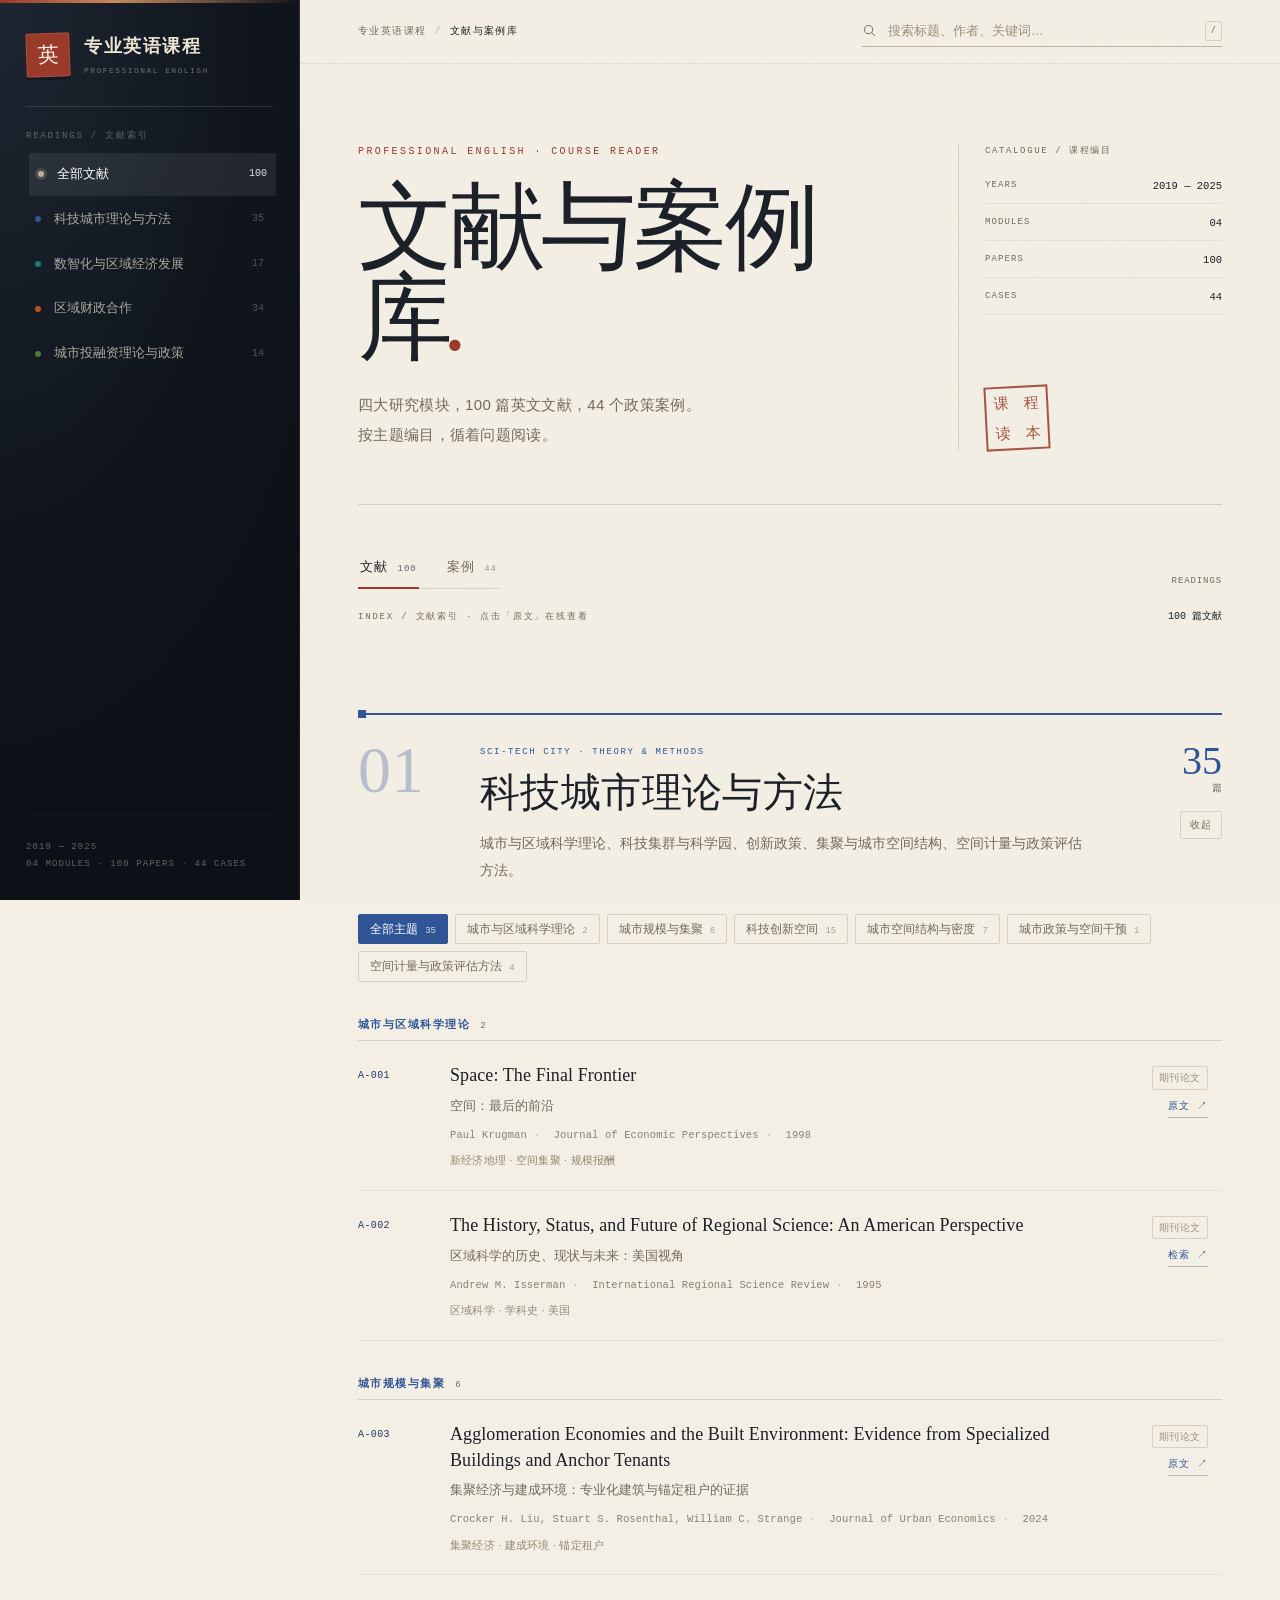
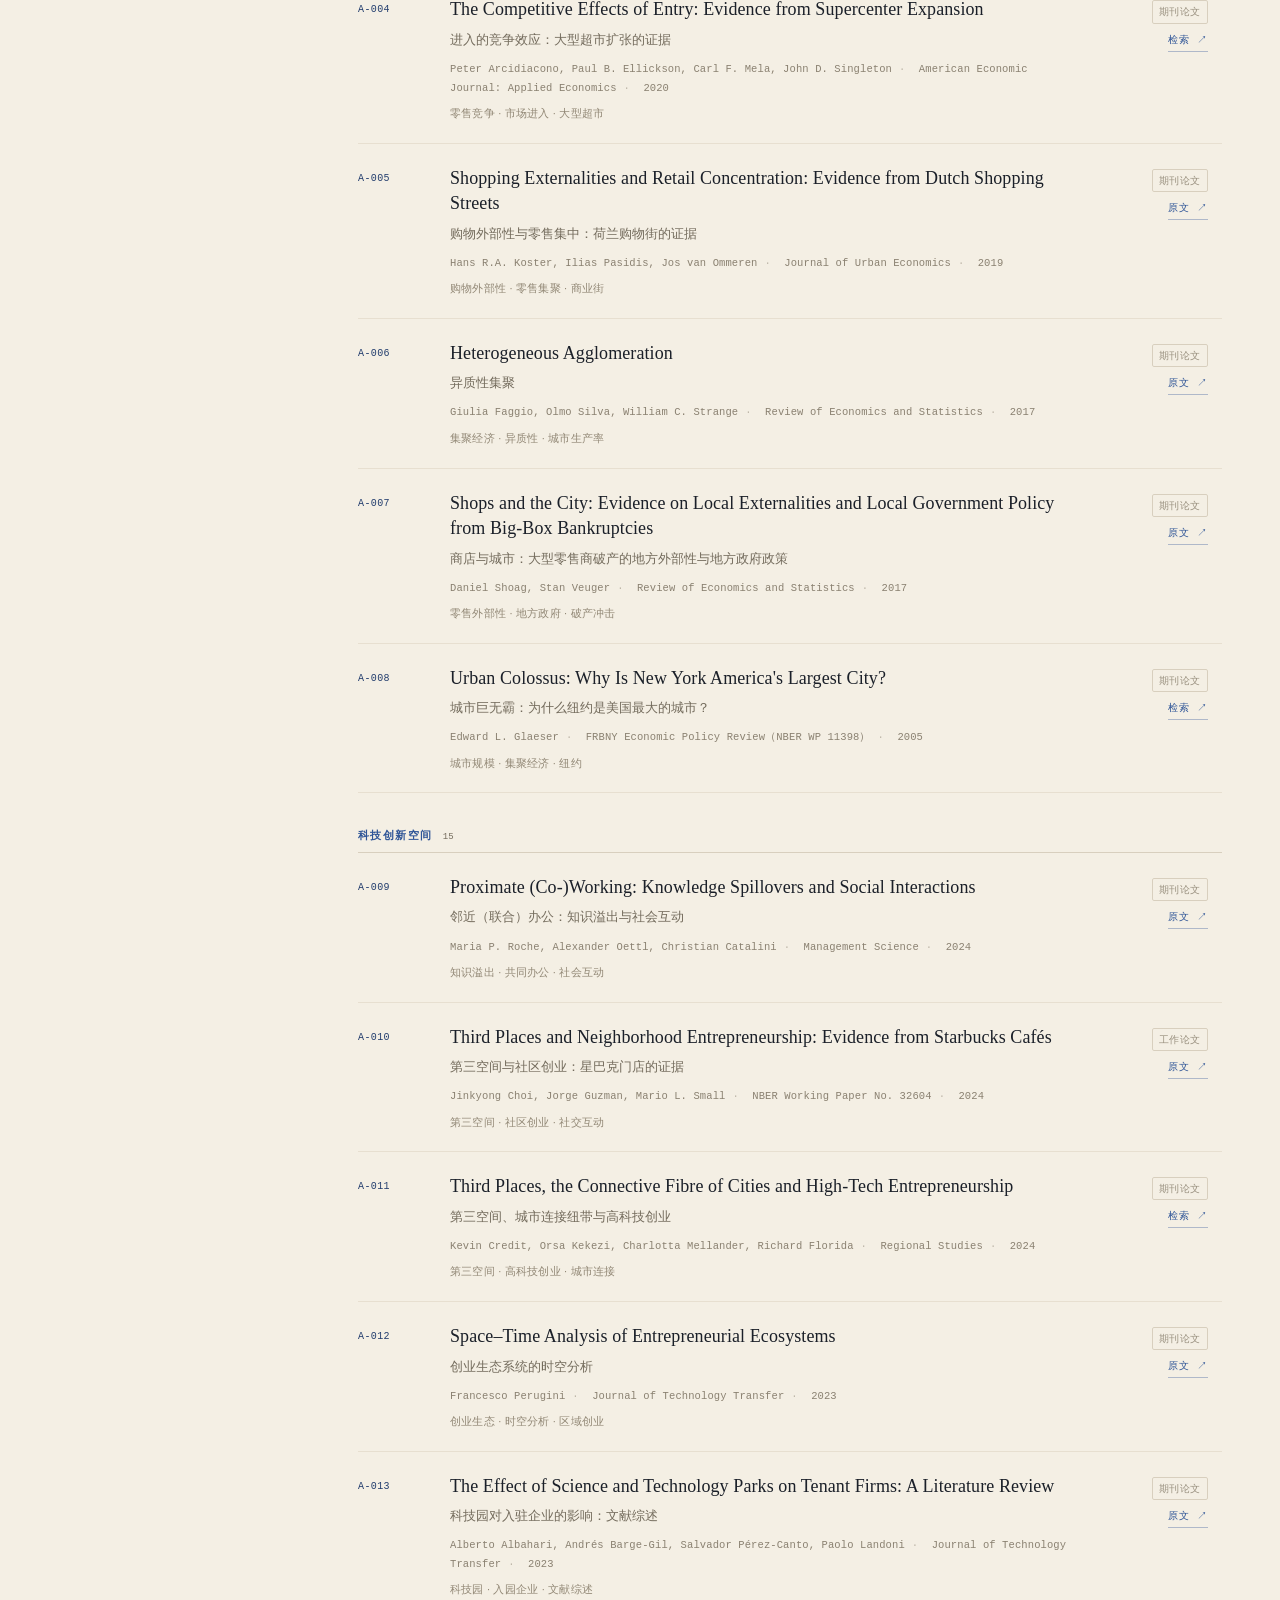
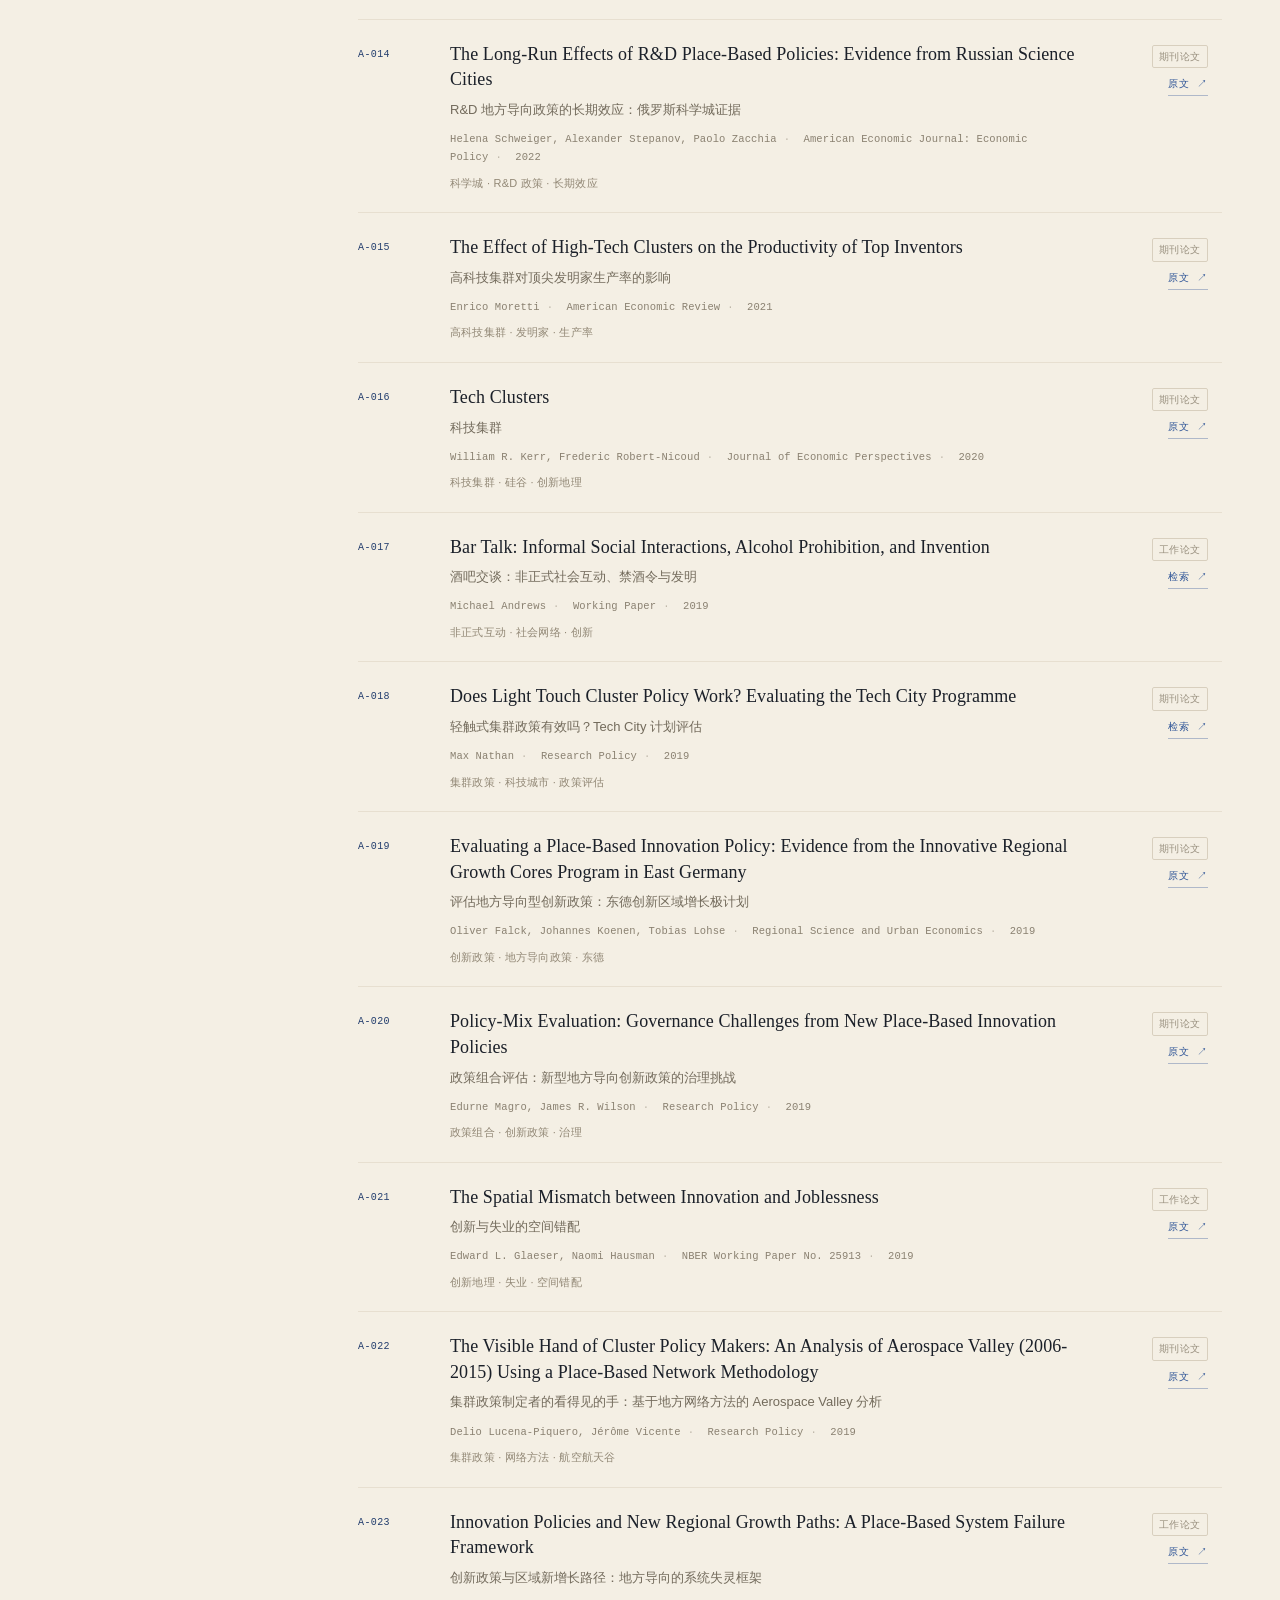
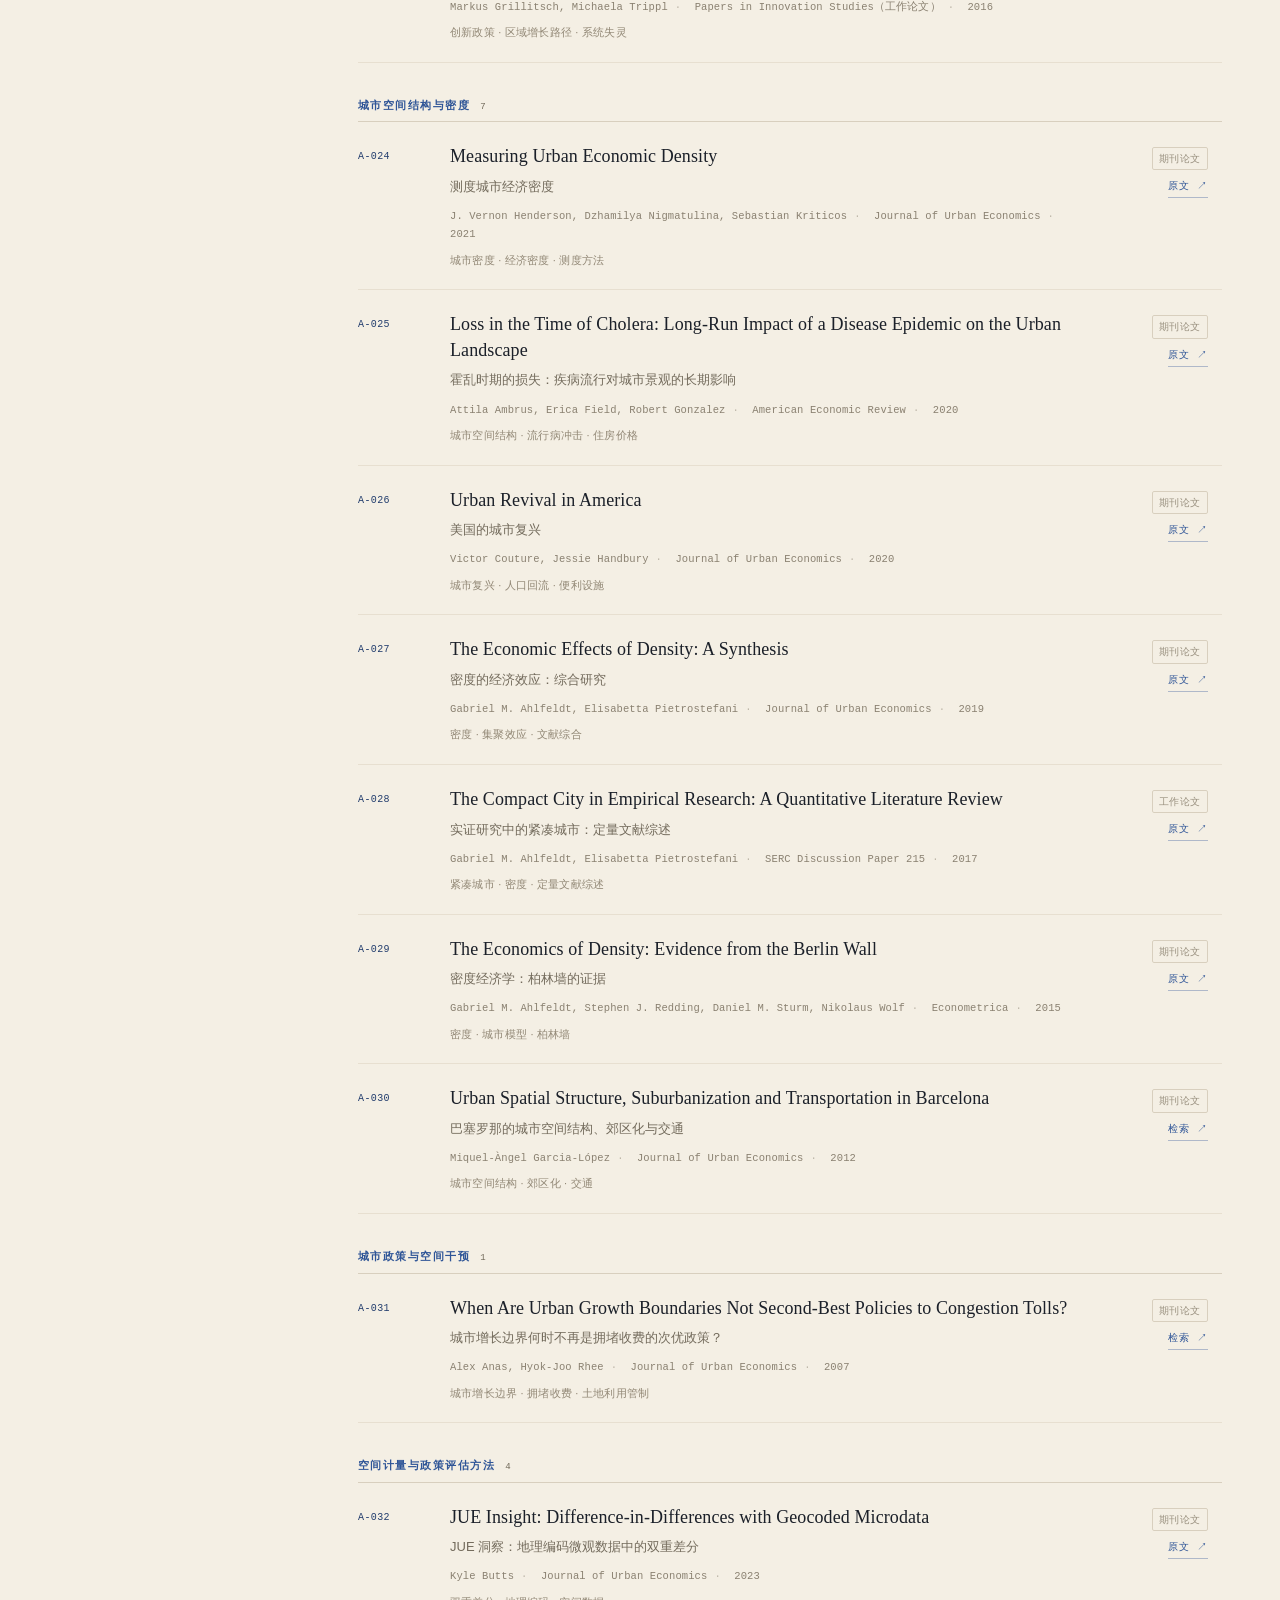
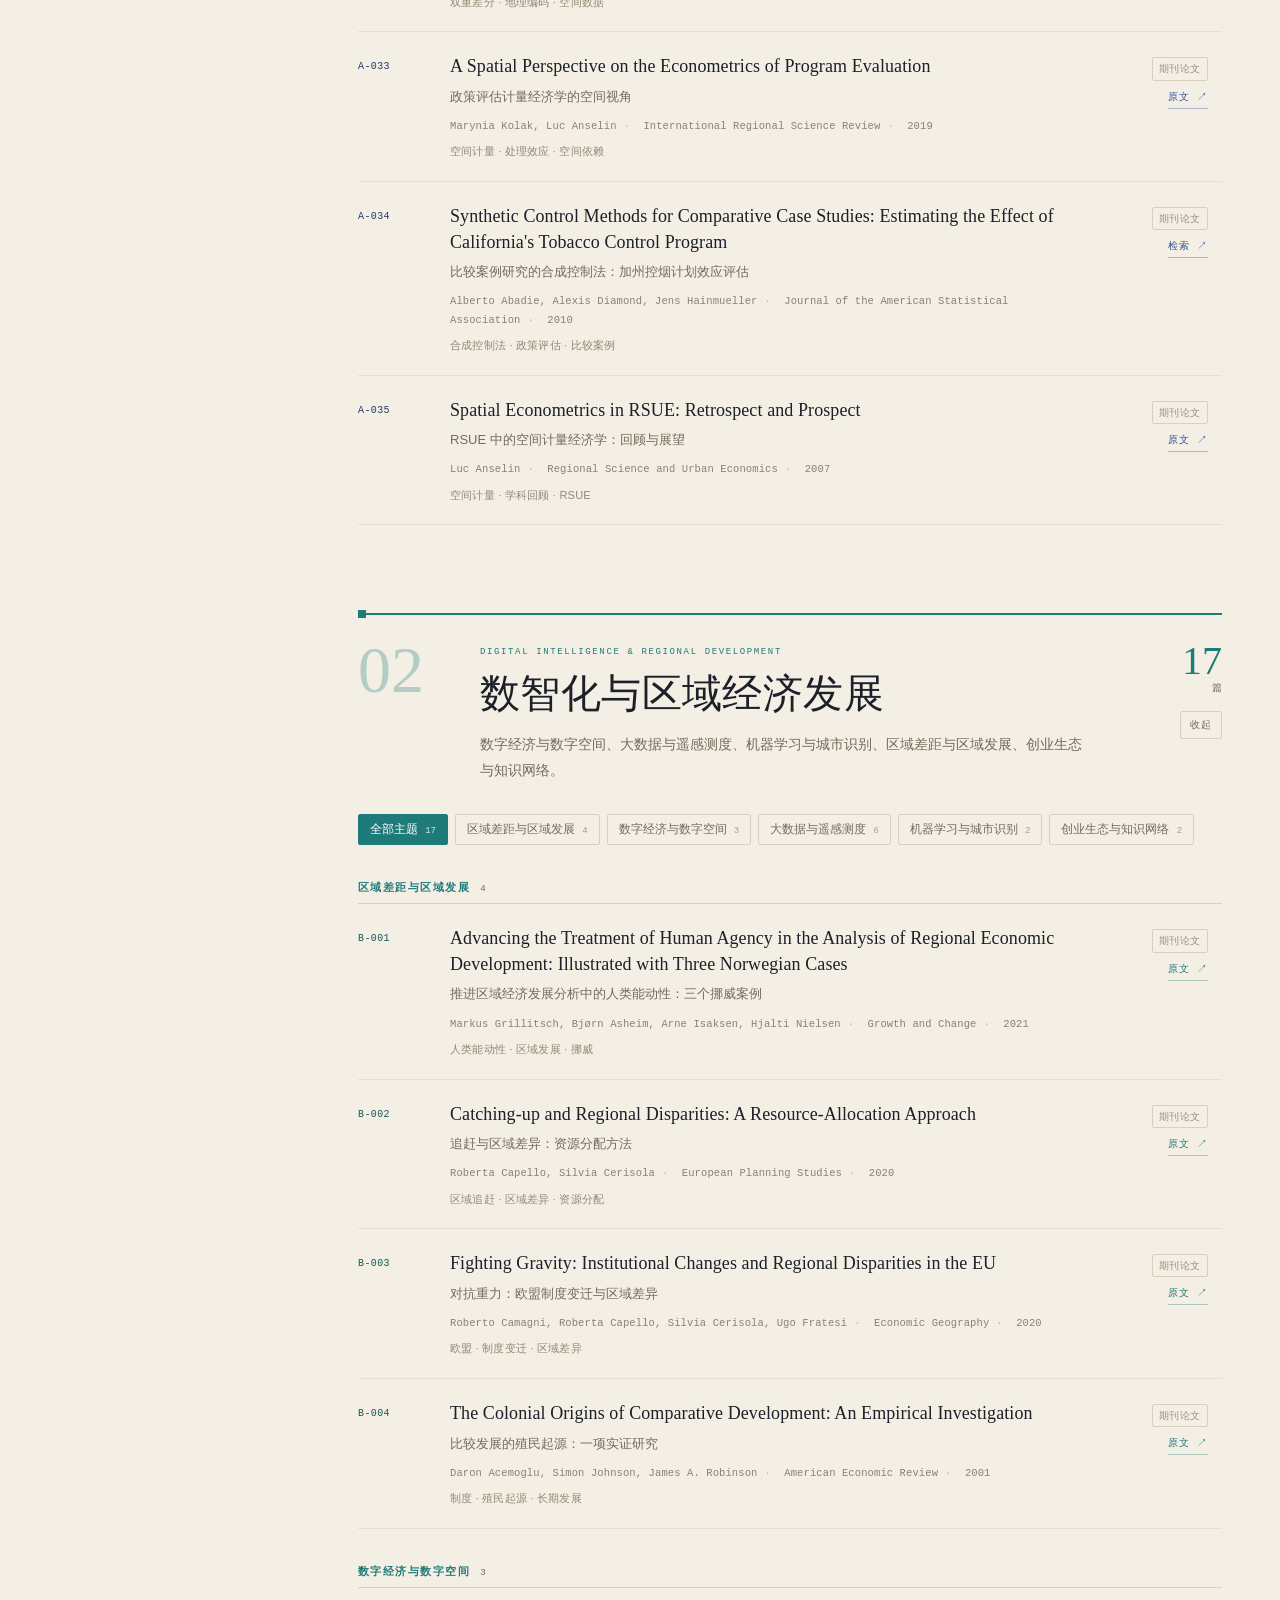
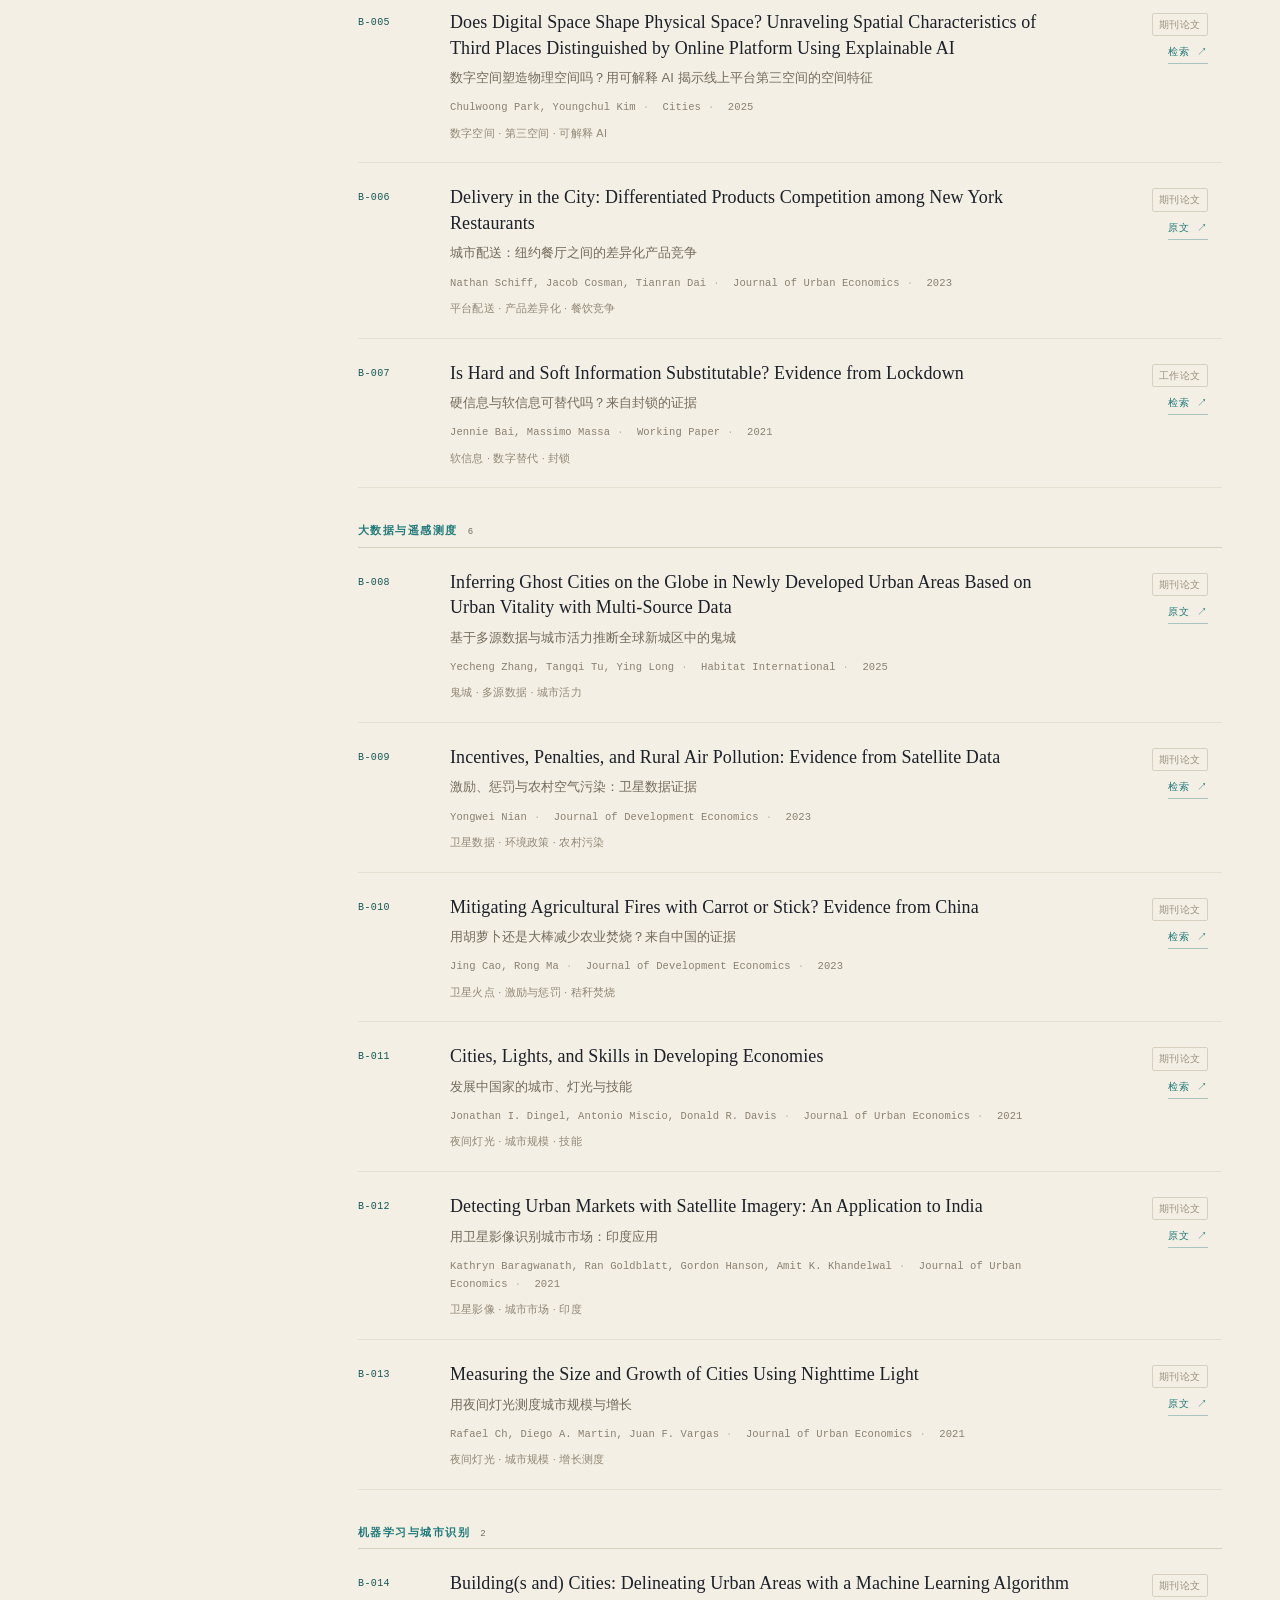
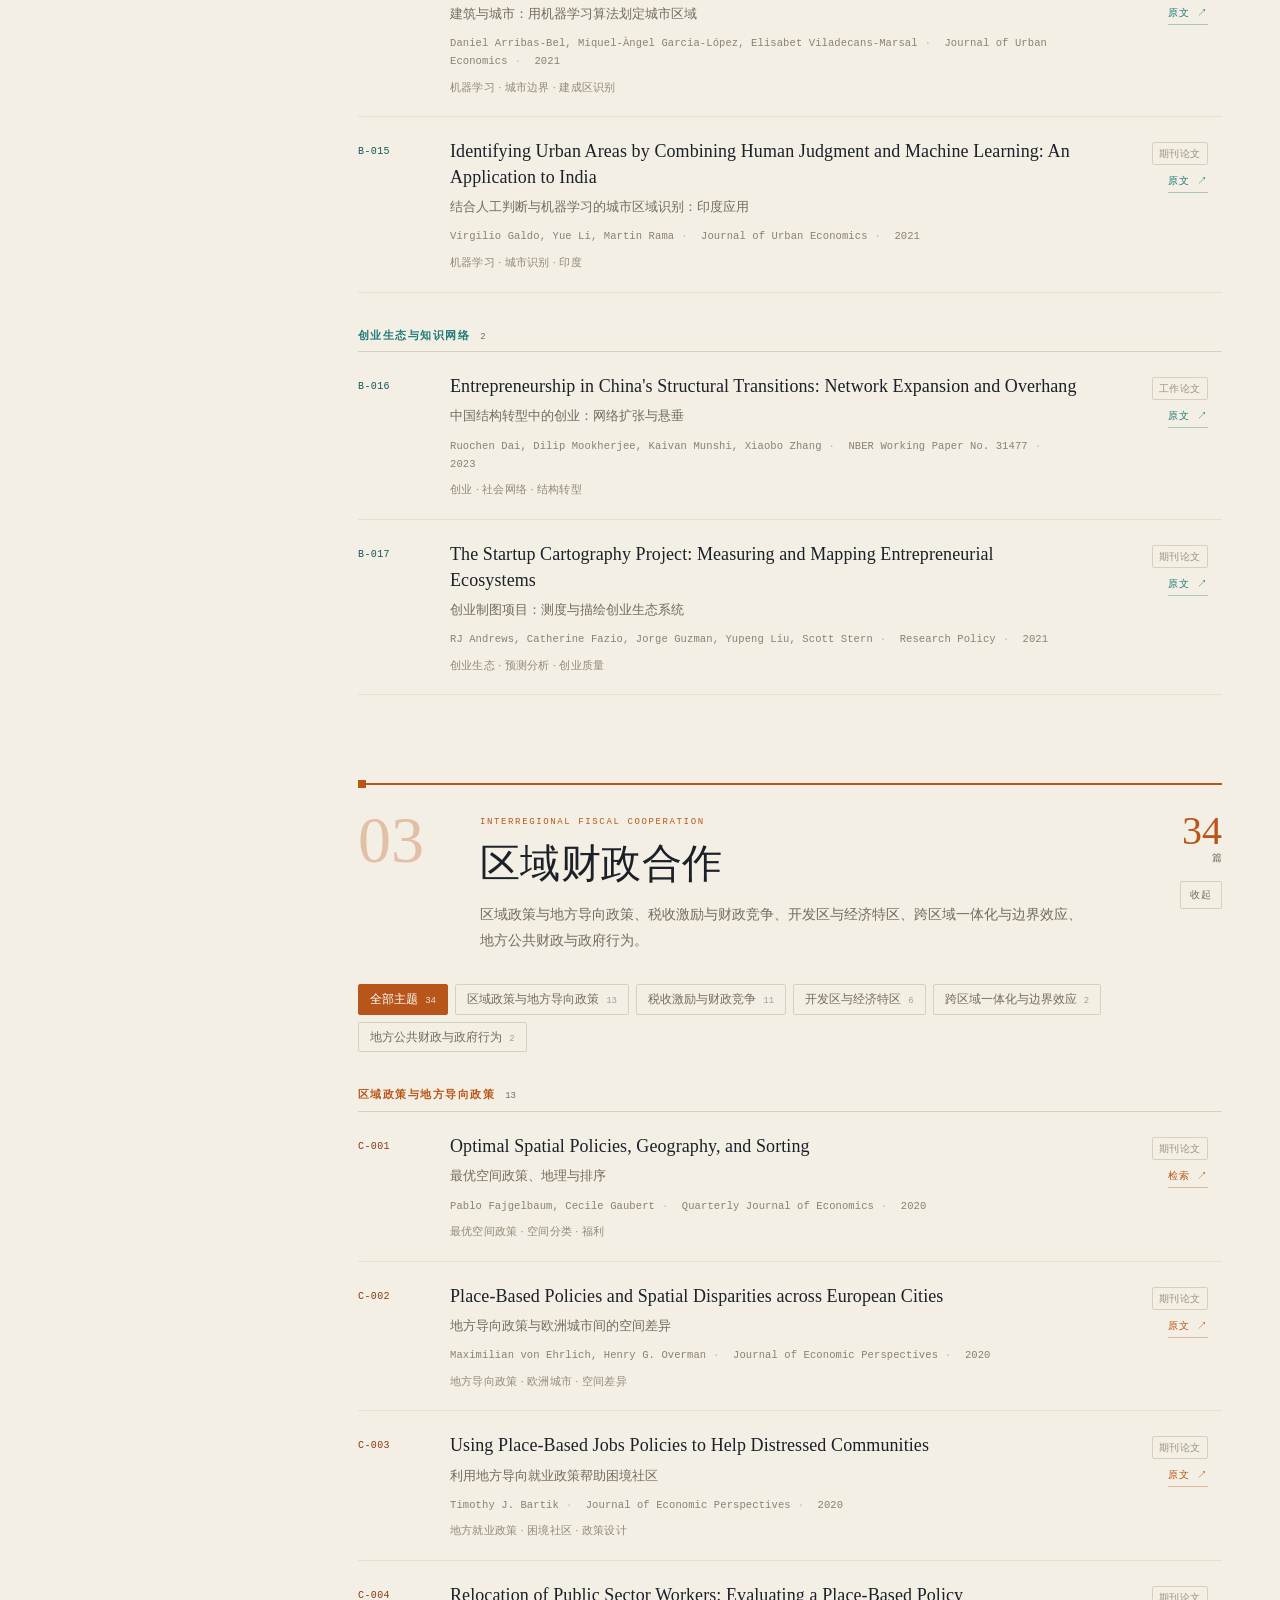
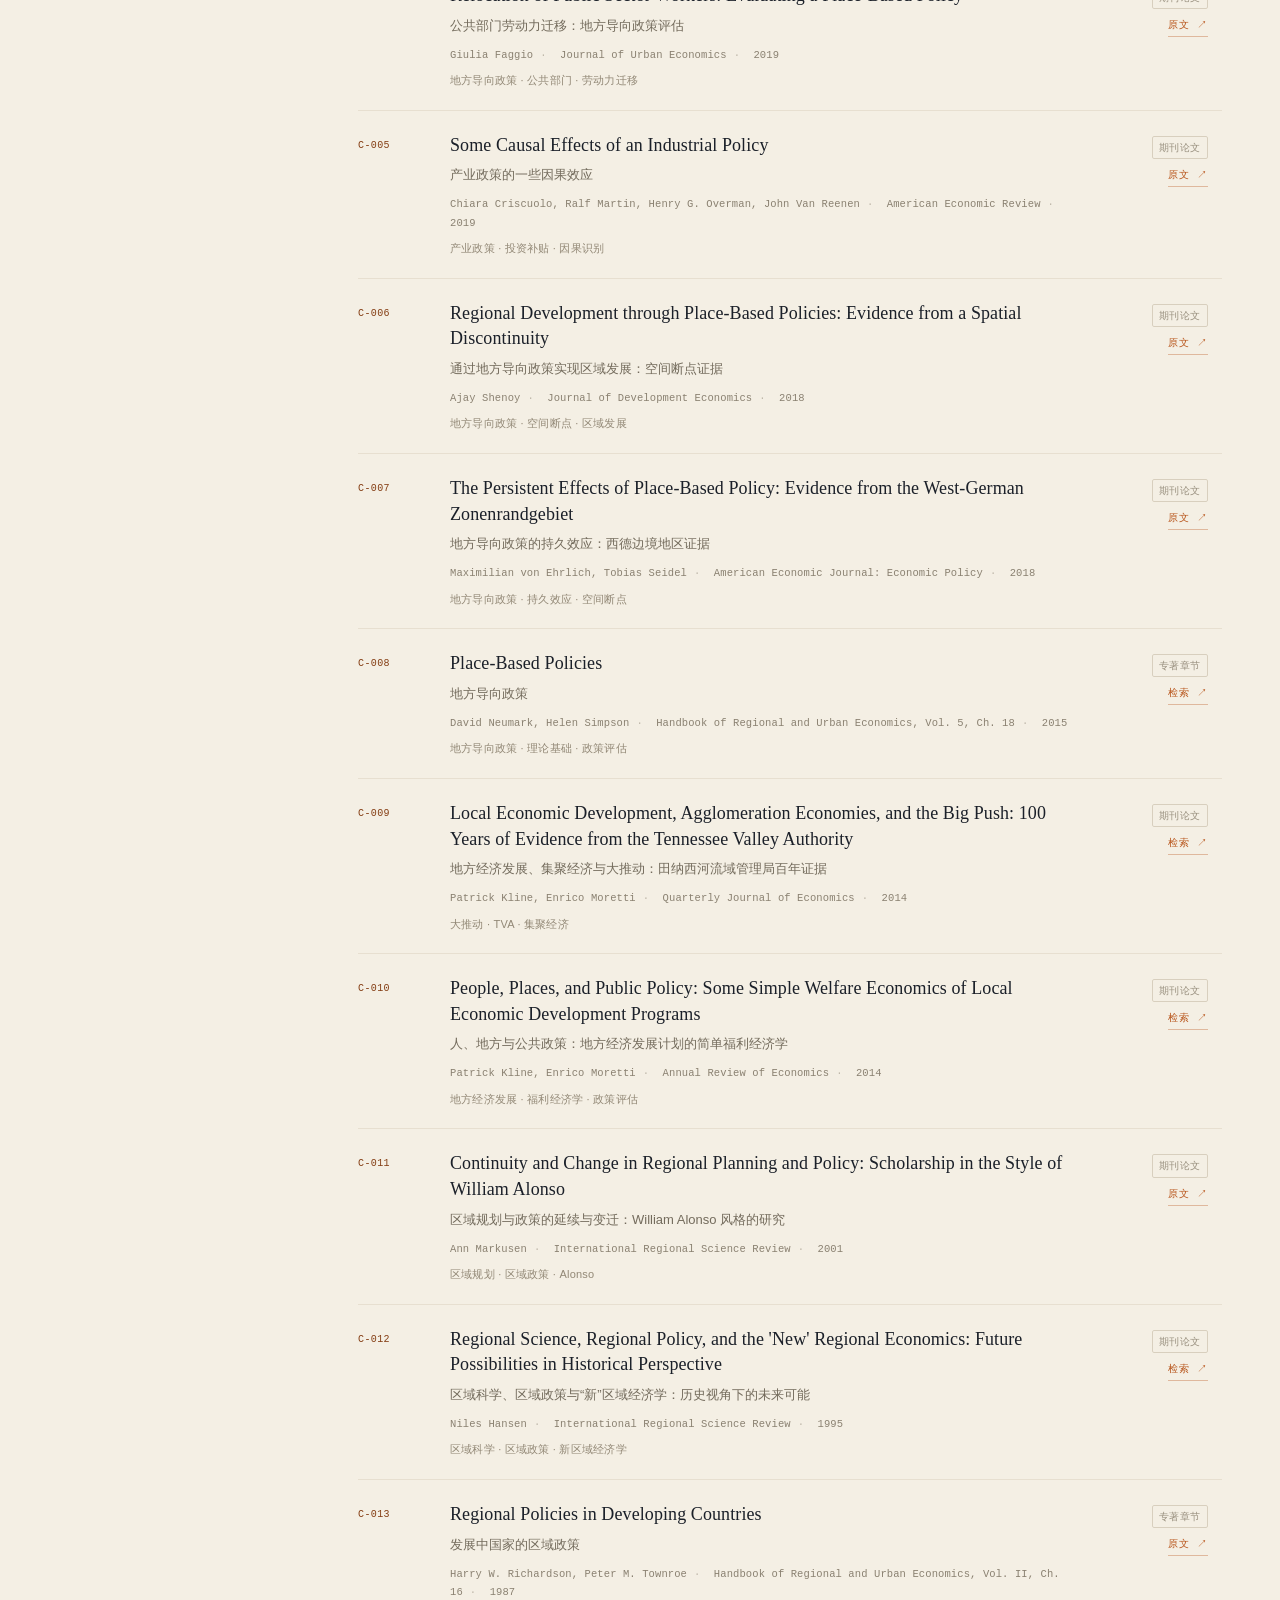
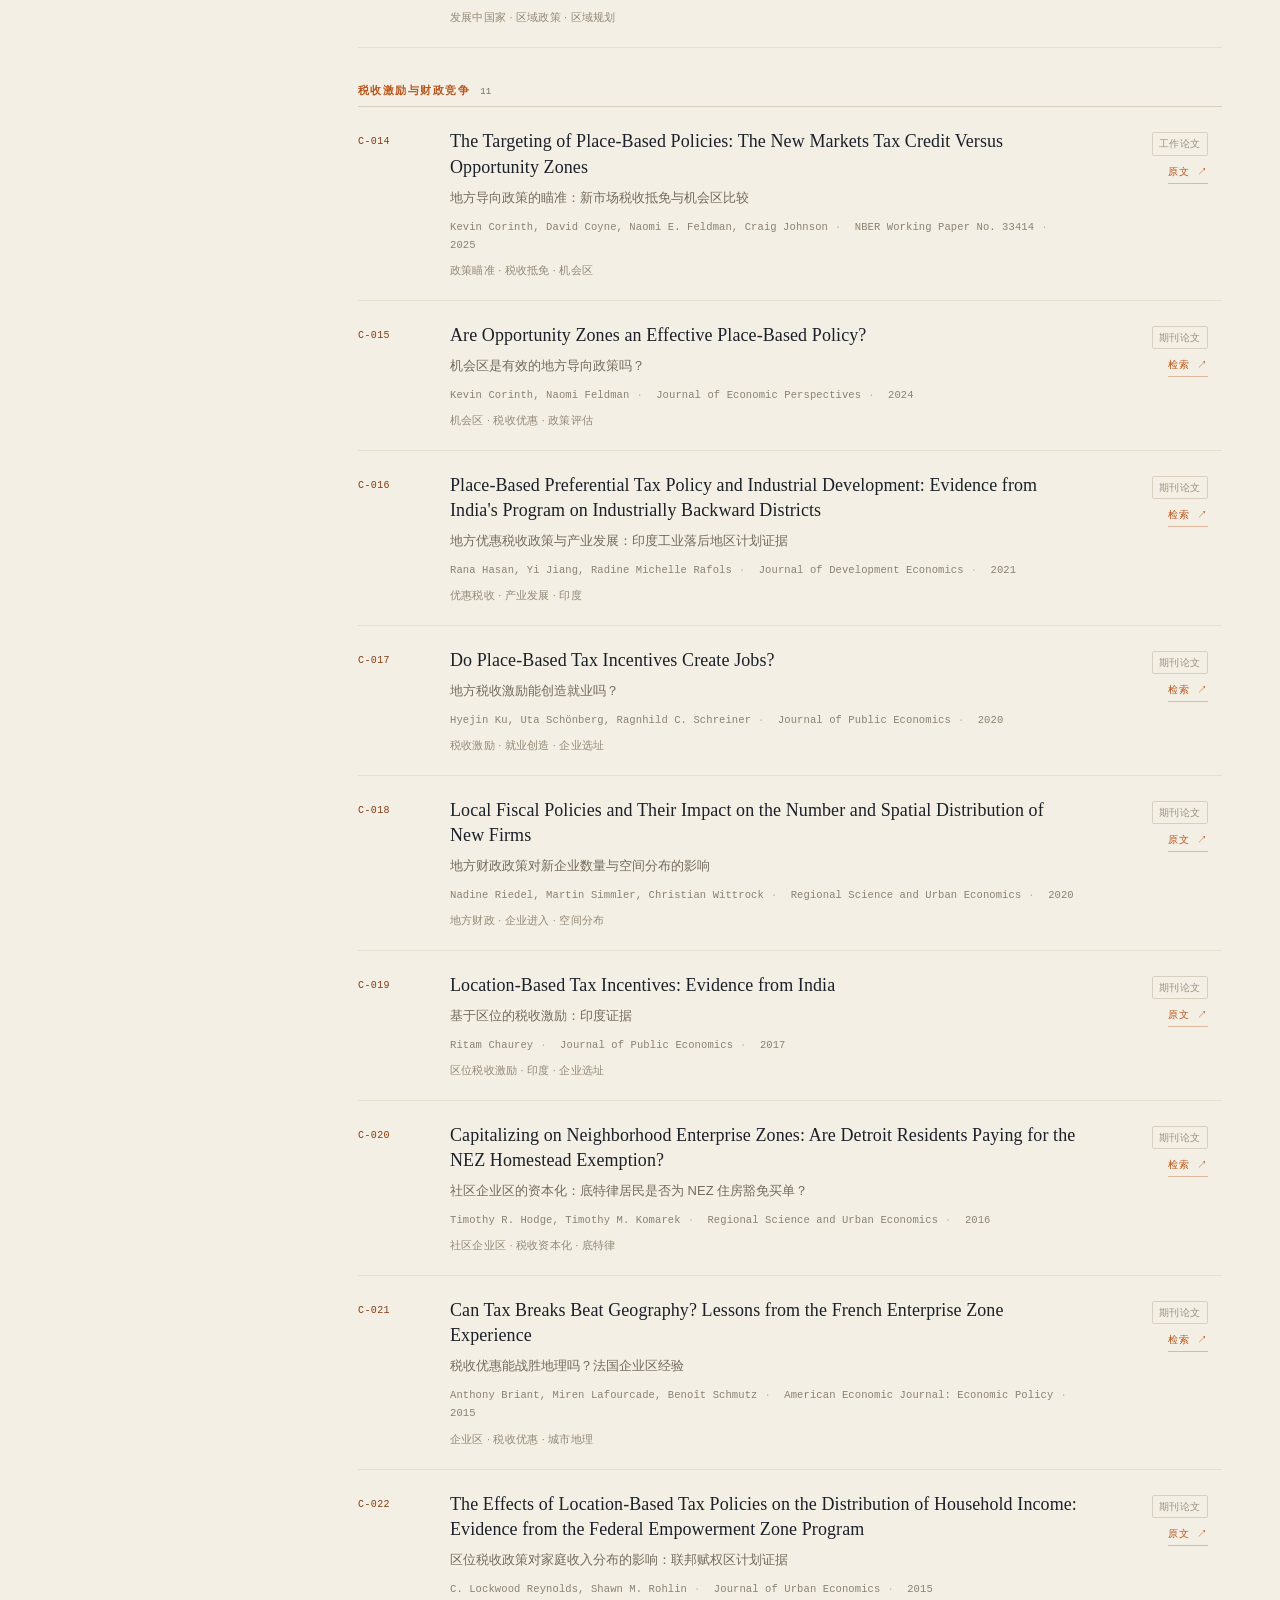
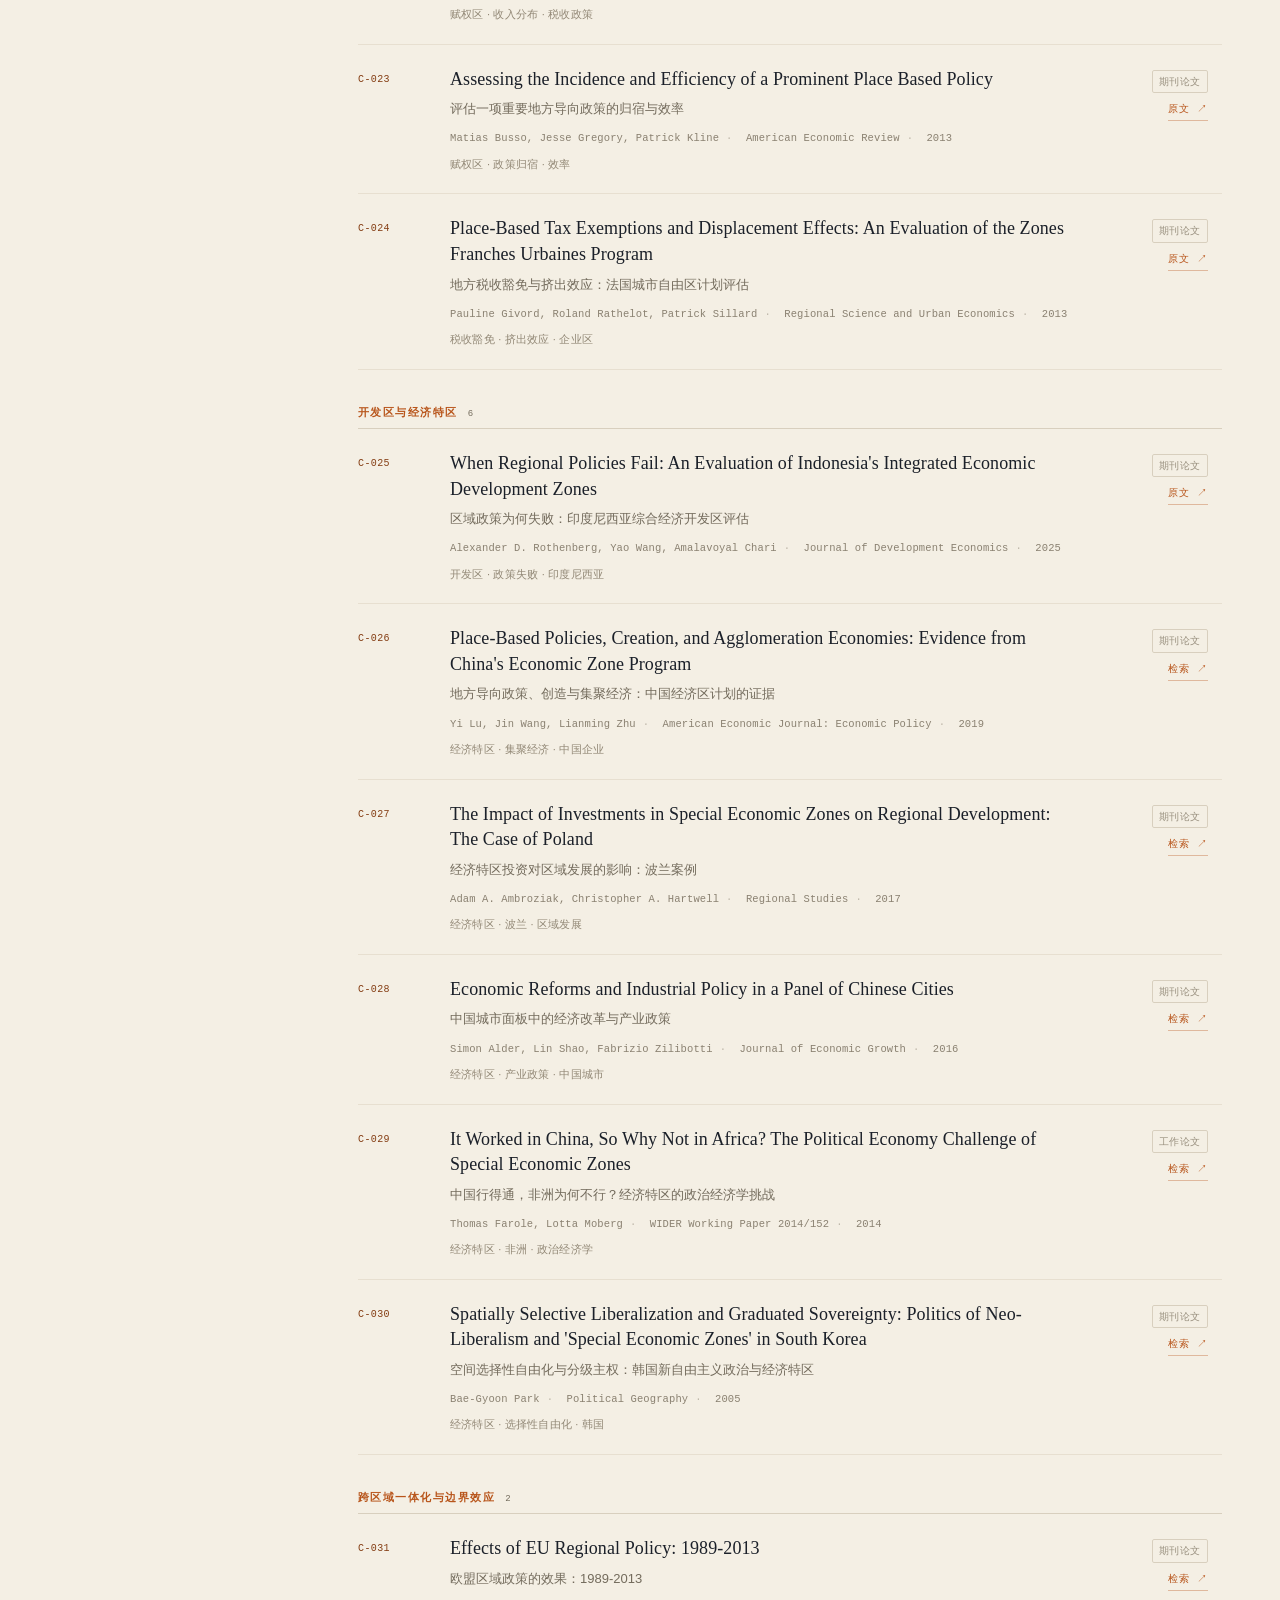
==== index.html @ b106fbb2 "初始化课程文献与案例库 - 100 篇文献与 44 个案例按四模块二十一子类组织 - 数据与渲染分离，build.py 生成自包含 index.html - 学号已脱敏，仅保留作者姓名 - 附建设说明" ====
<!DOCTYPE html>
<html lang="zh-CN">
<head>
<meta charset="UTF-8">
<meta name="viewport" content="width=device-width, initial-scale=1.0">
<title>专业英语课程 · 文献与案例库</title>
<link rel="icon" href="data:image/svg+xml,%3Csvg xmlns='http://www.w3.org/2000/svg' viewBox='0 0 64 64'%3E%3Crect width='64' height='64' fill='%239B3A2A'/%3E%3Ctext x='32' y='44' font-size='34' text-anchor='middle' fill='%23F8F2E5' font-family='serif'%3E%E8%8B%B1%3C/text%3E%3C/svg%3E">
<script>document.documentElement.classList.add('js');</script>
<style>
:root{
  --paper:#F4EFE4;
  --paper-2:#FBF8F0;
  --ink:#1B2029;
  --muted:#736B5C;
  --line:#D8CFBE;
  --line-2:#E7DFD0;
  --red:#9B3A2A;
  --rail:#141A22;
  --rail-ink:#EDE5D4;
  --serif:"Songti SC","STSong","SimSun","Noto Serif CJK SC","Source Han Serif SC",Georgia,serif;
  --serif-en:"Palatino Linotype","Book Antiqua",Georgia,"Times New Roman",serif;
  --sans:"Microsoft YaHei","PingFang SC","Hiragino Sans GB","Noto Sans CJK SC",sans-serif;
  --mono:"Consolas","SFMono-Regular","Courier New",monospace;
}
*{box-sizing:border-box}
html{scroll-behavior:smooth}
body{
  margin:0;background:var(--paper);color:var(--ink);
  font-family:var(--sans);font-size:14px;line-height:1.6;
  -webkit-font-smoothing:antialiased;text-rendering:optimizeLegibility;
}
body::before{
  content:"";position:fixed;inset:0;z-index:100;pointer-events:none;opacity:.035;
  background-image:url("data:image/svg+xml,%3Csvg xmlns='http://www.w3.org/2000/svg' width='180' height='180'%3E%3Cfilter id='n'%3E%3CfeTurbulence type='fractalNoise' baseFrequency='0.82' numOctaves='4' stitchTiles='stitch'/%3E%3C/filter%3E%3Crect width='100%25' height='100%25' filter='url(%23n)'/%3E%3C/svg%3E");
  mix-blend-mode:multiply;
}
::selection{background:var(--red);color:#fff}
a{color:inherit;text-decoration:none}
button{font:inherit}
[hidden]{display:none!important}
:focus-visible{outline:2px solid var(--red);outline-offset:3px}

/* ---------- rail ---------- */
.rail{
  position:fixed;inset:0 auto 0 0;width:300px;z-index:40;
  display:flex;flex-direction:column;padding:32px 26px 26px;
  background:radial-gradient(130% 90% at 0% 0%,#1D2632 0%,#11161D 62%,#0D1117 100%);
  color:var(--rail-ink);border-right:1px solid rgba(255,255,255,.06);
}
.rail::after{
  content:"";position:absolute;top:0;left:0;right:0;height:3px;
  background:linear-gradient(90deg,var(--red) 0%,#C98A5A 38%,transparent 100%);
}
.brand{display:flex;align-items:center;gap:14px}
.seal{
  width:44px;height:44px;flex:0 0 44px;display:grid;place-items:center;
  background:var(--red);color:#F8F2E5;font-family:var(--serif);font-size:21px;
  line-height:1;border-radius:2px;transform:rotate(-2deg);
  box-shadow:0 3px 0 rgba(0,0,0,.28),inset 0 0 0 1px rgba(255,255,255,.12);
}
.brand strong{
  display:block;font-family:var(--serif);font-size:18px;font-weight:600;
  letter-spacing:.09em;
}
.brand small{
  display:block;margin-top:4px;font-family:var(--mono);font-size:8px;
  letter-spacing:.18em;opacity:.42;
}
.rail-rule{height:1px;background:rgba(255,255,255,.12);margin:28px 0 22px}
.rail-label{
  margin:0 0 10px;font-family:var(--mono);font-size:9px;
  letter-spacing:.2em;opacity:.36;
}
.rail-nav{display:flex;flex-direction:column;gap:2px}
.rail-nav a{
  display:grid;grid-template-columns:9px minmax(0,1fr) auto;align-items:center;
  gap:10px;padding:11px 9px;border-radius:2px;font-size:13px;
  color:rgba(237,229,212,.7);transition:background .22s,color .22s,transform .22s;
}
.rail-nav a i{
  width:6px;height:6px;border-radius:50%;background:var(--c);
  box-shadow:0 0 0 0 color-mix(in srgb,var(--c) 25%,transparent);
  transition:box-shadow .22s;
}
.rail-nav a em{
  font-family:var(--mono);font-size:10px;font-style:normal;opacity:.42;
}
.rail-nav a:hover{background:rgba(255,255,255,.05);color:#fff}
.rail-nav a.is-active{
  background:rgba(255,255,255,.075);color:#fff;transform:translateX(3px);
}
.rail-nav a.is-active em{opacity:.85}
.rail-nav a.is-active i{box-shadow:0 0 0 3px color-mix(in srgb,var(--c) 22%,transparent)}
.rail-foot{
  margin-top:auto;padding-top:24px;border-top:1px solid rgba(255,255,255,.1);
  font-family:var(--mono);font-size:9px;line-height:1.95;letter-spacing:.12em;opacity:.38;
}

/* ---------- main ---------- */
.main{margin-left:300px;min-height:100vh;padding:0 58px 84px;position:relative}
.topbar{
  position:sticky;top:0;z-index:30;height:64px;margin:0 -58px;padding:0 58px;
  display:flex;align-items:center;justify-content:space-between;gap:24px;
  background:rgba(244,239,228,.9);backdrop-filter:blur(12px);
  border-bottom:1px solid var(--line-2);
}
.crumb{
  font-family:var(--mono);font-size:10px;letter-spacing:.14em;
  color:var(--muted);text-transform:uppercase;white-space:nowrap;
}
.crumb b{color:var(--ink);font-weight:500}
.crumb .slash{margin:0 8px;opacity:.45}
.search{
  display:flex;align-items:center;gap:9px;width:min(360px,40vw);
  padding:5px 0;border-bottom:1px solid #BFB4A1;transition:border-color .2s;
}
.search:focus-within{border-color:var(--ink)}
.search svg{width:15px;height:15px;flex:0 0 15px;stroke:var(--muted)}
.search input{
  width:100%;border:0;background:transparent;outline:0;
  font-family:var(--sans);font-size:12.5px;color:var(--ink);
}
.search input::placeholder{color:#9B9181}
.search input::-webkit-search-cancel-button{-webkit-appearance:none}
.search-status{
  display:none;font-family:var(--mono);font-size:9px;color:var(--muted);white-space:nowrap;
}
.search-status.show{display:inline}
.search kbd{
  font-family:var(--mono);font-size:9px;color:var(--muted);
  border:1px solid var(--line);padding:2px 5px;border-radius:2px;
}
.search.has-value kbd{display:none}
.search .clear{
  border:0;background:transparent;color:var(--muted);cursor:pointer;
  font-size:16px;line-height:1;padding:0 2px;
}
.search .clear:hover{color:var(--red)}
.sr-only{
  position:absolute;width:1px;height:1px;padding:0;margin:-1px;
  overflow:hidden;clip:rect(0,0,0,0);white-space:nowrap;border:0;
}

/* ---------- masthead ---------- */
.masthead{
  display:grid;grid-template-columns:minmax(0,1fr) 264px;gap:64px;
  padding:80px 0 54px;border-bottom:1px solid var(--line);position:relative;
}
.masthead > *{animation:rise .9s cubic-bezier(.2,.72,.2,1) both}
.masthead > *:nth-child(2){animation-delay:.12s}
@keyframes rise{from{opacity:0;transform:translateY(18px)}to{opacity:1;transform:none}}
.eyebrow{
  margin:0 0 22px;font-family:var(--mono);font-size:10px;
  letter-spacing:.24em;color:var(--red);
}
.masthead h1{
  margin:0;font-family:var(--serif);font-weight:500;
  font-size:clamp(58px,7.4vw,98px);line-height:.96;letter-spacing:-.035em;
}
.masthead h1 .dot{color:var(--red);display:inline-block;margin-left:-.07em}
.lede{
  margin:26px 0 0;max-width:460px;font-size:15px;line-height:2;
  color:var(--muted);letter-spacing:.02em;
}
.issue{
  display:flex;flex-direction:column;justify-content:space-between;
  border-left:1px solid var(--line);padding-left:26px;min-height:270px;
}
.issue-kicker{
  margin:0;font-family:var(--mono);font-size:9px;letter-spacing:.18em;color:var(--muted);
}
.issue dl{margin:20px 0 0;display:grid;gap:11px}
.issue dl div{
  display:flex;justify-content:space-between;gap:12px;
  border-bottom:1px solid var(--line-2);padding-bottom:8px;
}
.issue dt{
  font-family:var(--mono);font-size:9px;letter-spacing:.12em;color:var(--muted);
}
.issue dd{margin:0;font-family:var(--mono);font-size:10.5px;color:var(--ink)}
.stamp{
  width:64px;height:64px;margin-top:26px;display:grid;
  grid-template-columns:1fr 1fr;place-items:center;
  border:2px solid var(--red);color:var(--red);font-family:var(--serif);
  font-size:15px;line-height:1;transform:rotate(-3deg);opacity:.86;
}

/* ---------- index bar ---------- */
.index-bar{
  display:flex;align-items:baseline;justify-content:space-between;gap:20px;
  padding:20px 0 0;
}
.index-label{
  font-family:var(--mono);font-size:9px;letter-spacing:.2em;color:var(--muted);
}
.index-count{font-family:var(--mono);font-size:10px;color:var(--ink)}
.index-count span{color:var(--muted)}

/* ---------- module ---------- */
.module{
  scroll-margin-top:86px;
  margin-top:88px;padding-top:26px;border-top:2px solid var(--mc);position:relative;
}
.module::before{
  content:"";position:absolute;top:-5px;left:0;width:8px;height:8px;background:var(--mc);
}
html.js .module{
  opacity:0;transform:translateY(24px);
  transition:opacity .72s ease,transform .72s cubic-bezier(.2,.72,.2,1);
}
html.js .module.in{opacity:1;transform:none}
.module-head{
  display:grid;grid-template-columns:96px minmax(0,1fr) 108px;
  gap:26px;align-items:start;
}
.module-no{
  font-family:var(--serif-en);font-size:66px;line-height:.88;
  color:var(--mc);opacity:.3;font-weight:400;
}
.module-en{
  margin:4px 0 10px;font-family:var(--mono);font-size:9px;
  letter-spacing:.18em;color:var(--mc);line-height:1.6;
}
.module-head h2{
  margin:0;font-family:var(--serif);font-weight:500;
  font-size:clamp(28px,3.2vw,40px);line-height:1.2;letter-spacing:.01em;
}
.module-desc{
  margin:14px 0 0;max-width:720px;font-size:13.5px;line-height:1.95;color:var(--muted);
}
.module-side{
  display:flex;flex-direction:column;align-items:flex-end;gap:14px;text-align:right;
}
.module-count{font-family:var(--mono);font-size:10px;color:var(--muted)}
.module-count strong{
  display:block;font-family:var(--serif-en);font-size:40px;line-height:1;
  color:var(--mc);font-weight:400;
}
.collapse{
  border:1px solid var(--line);background:transparent;color:var(--muted);
  padding:5px 9px;font-size:10px;letter-spacing:.08em;border-radius:2px;cursor:pointer;
  transition:border-color .2s,color .2s;
}
.collapse:hover{border-color:var(--mc);color:var(--mc)}
.module.is-collapsed .subs,
.module.is-collapsed .papers{display:none}

.subs{display:flex;flex-wrap:wrap;gap:7px;margin:30px 0 4px}
.chip{
  border:1px solid var(--line);background:transparent;color:var(--muted);
  padding:6px 11px;font-size:11.5px;line-height:1.4;border-radius:2px;cursor:pointer;
  transition:background .2s,color .2s,border-color .2s;
}
.chip span{
  font-family:var(--mono);font-size:9px;opacity:.6;margin-left:4px;
}
.chip:hover{border-color:var(--mc);color:var(--mc)}
.chip.is-active{background:var(--mc);border-color:var(--mc);color:#fff}
.chip.is-active span{opacity:.8}

.subhead{
  display:flex;align-items:baseline;gap:10px;margin:34px 0 0;
  padding-bottom:7px;border-bottom:1px solid var(--line);
}
.subhead span{
  font-family:var(--sans);font-size:10.5px;font-weight:600;
  letter-spacing:.14em;color:var(--mc);
}
.subhead em{
  font-family:var(--mono);font-size:9px;font-style:normal;color:var(--muted);
}

.paper{
  display:grid;grid-template-columns:74px minmax(0,1fr) 112px;gap:18px;
  padding:22px 14px 20px 0;border-bottom:1px solid var(--line-2);
  position:relative;transition:background .24s,box-shadow .24s;
}
.paper:hover{
  background:linear-gradient(90deg,color-mix(in srgb,var(--mc) 6%,transparent),transparent 68%);
  box-shadow:inset 2px 0 0 var(--mc);
}
.paper-no{
  padding-top:5px;font-family:var(--mono);font-size:10px;letter-spacing:.04em;
  color:color-mix(in srgb,var(--mc) 72%,#000);
}
.paper-title{
  margin:0;font-family:var(--serif-en);font-size:18px;font-weight:500;
  line-height:1.42;letter-spacing:.005em;transition:color .2s;
}
.paper:hover .paper-title{color:var(--mc)}
.paper-cn{
  margin:6px 0 0;font-size:13px;line-height:1.7;color:var(--muted);
}
.paper-meta{
  margin:9px 0 0;font-family:var(--mono);font-size:10.5px;
  line-height:1.75;color:#8A8171;letter-spacing:.01em;
}
.paper-meta .dot{margin:0 7px;opacity:.5}
.paper-kw{
  margin:7px 0 0;font-size:11px;line-height:1.7;color:#928876;letter-spacing:.02em;
}
.paper-tail{
  display:flex;flex-direction:column;align-items:flex-end;gap:9px;padding-top:3px;
}
.paper-type{
  border:1px solid var(--line);padding:3px 6px;border-radius:2px;
  font-size:9.5px;letter-spacing:.06em;color:#99907F;white-space:nowrap;
}
.paper-link{
  font-family:var(--mono);font-size:10px;letter-spacing:.1em;color:var(--mc);
  border-bottom:1px solid color-mix(in srgb,var(--mc) 35%,transparent);
  padding-bottom:2px;transition:opacity .2s,border-color .2s;
}
.paper-link:hover{opacity:.65;border-color:var(--mc)}

.empty{
  display:none;margin-top:52px;padding:72px 20px;border-top:1px solid var(--line);
  text-align:center;
}
.empty.show{display:block}
.empty strong{
  display:block;font-family:var(--serif);font-size:25px;font-weight:500;margin-bottom:8px;
}
.empty span{font-size:13px;color:var(--muted)}

.footer{
  display:flex;justify-content:space-between;gap:20px;
  margin-top:92px;padding-top:22px;border-top:1px solid var(--line);
  font-family:var(--mono);font-size:9px;letter-spacing:.1em;color:var(--muted);
}

.backtop{
  position:fixed;right:26px;bottom:26px;z-index:32;
  width:48px;height:48px;display:grid;place-items:center;
  border:1px solid var(--line);background:var(--paper-2);color:var(--ink);
  font-family:var(--mono);font-size:9px;line-height:1.2;letter-spacing:.06em;
  cursor:pointer;opacity:0;pointer-events:none;transition:opacity .28s,background .2s,color .2s;
}
.backtop.show{opacity:1;pointer-events:auto}
.backtop:hover{background:var(--ink);color:var(--paper)}

/* ---------- responsive ---------- */
@media(max-width:1180px){
  .main{padding:0 38px 72px}
  .topbar{margin:0 -38px;padding:0 38px}
}
@media(max-width:980px){
  .rail{width:252px;padding:26px 20px 22px}
  .main{margin-left:252px;padding:0 30px 60px}
  .topbar{margin:0 -30px;padding:0 30px}
  .masthead{grid-template-columns:1fr;gap:34px;padding:64px 0 42px}
  .issue{
    border-left:0;border-top:1px solid var(--line);padding:24px 0 0;
    min-height:0;display:grid;grid-template-columns:1fr auto;gap:22px;align-items:start;
  }
  .issue dl{grid-template-columns:1fr 1fr;gap:10px 26px;margin-top:14px}
  .stamp{grid-row:1/3;align-self:center;margin-top:0}
  .module-head{grid-template-columns:76px minmax(0,1fr) 90px;gap:18px}
  .module-no{font-size:54px}
  .paper{grid-template-columns:66px minmax(0,1fr) 100px;gap:14px}
}
@media(max-width:820px){
  .rail{position:relative;width:auto;height:auto;display:block;padding:16px 20px 12px}
  .rail::after{height:2px}
  .rail-rule,.rail-label,.rail-foot{display:none}
  .seal{width:38px;height:38px;flex-basis:38px;font-size:18px}
  .brand strong{font-size:16px}
  .brand small{font-size:7px}
  .rail-nav{
    flex-direction:row;overflow-x:auto;gap:3px;margin-top:14px;
    padding-bottom:3px;scrollbar-width:none;
  }
  .rail-nav::-webkit-scrollbar{display:none}
  .rail-nav a{
    grid-template-columns:6px auto;white-space:nowrap;
    padding:7px 10px;font-size:12px;flex:0 0 auto;
  }
  .rail-nav a em{display:none}
  .main{margin-left:0;padding:0 22px 56px}
  .topbar{position:relative;height:56px;margin:0 -22px;padding:0 22px}
  .masthead{padding:50px 0 38px}
  .masthead h1{font-size:clamp(48px,12vw,72px)}
  .index-bar{padding-top:16px}
  .module{margin-top:64px}
  .module-head{grid-template-columns:52px minmax(0,1fr) 72px;gap:13px}
  .module-no{font-size:40px}
  .module-side{gap:8px}
  .module-count strong{font-size:30px}
  .paper{grid-template-columns:54px minmax(0,1fr);gap:12px;padding:20px 8px 18px 0}
  .paper-tail{
    grid-column:2;flex-direction:row;align-items:center;justify-content:flex-start;
    gap:12px;padding-top:0;
  }
  .paper-no{padding-top:3px}
}
@media(max-width:560px){
  .topbar{flex-wrap:wrap;height:auto;padding:12px 22px;gap:6px}
  .crumb{display:none}
  .search{width:100%}
  .masthead{grid-template-columns:1fr;padding:42px 0 34px}
  .masthead h1{font-size:50px}
  .issue{display:none}
  .lede{font-size:14px}
  .module-head{grid-template-columns:1fr;gap:8px}
  .module-no{font-size:32px;opacity:.26}
  .module-side{
    flex-direction:row;align-items:center;justify-content:space-between;
    text-align:left;margin-top:2px;
  }
  .module-count strong{display:inline;font-size:22px;margin-right:4px}
  .module-head h2{font-size:26px}
  .paper{grid-template-columns:1fr;gap:8px}
  .paper-no{padding-top:0}
  .paper-title{font-size:17px}
  .paper-tail{
    grid-column:1;flex-direction:row;justify-content:space-between;
    border-top:1px solid var(--line-2);padding-top:10px;margin-top:2px;
  }
  .footer{flex-direction:column;gap:7px}
  .backtop{right:16px;bottom:16px;width:42px;height:42px}
}

@media(prefers-reduced-motion:reduce){
  *{animation:none!important;transition:none!important}
  html{scroll-behavior:auto}
  html.js .module{opacity:1;transform:none}
}
@media print{
  body{background:#fff}
  body::before{display:none}
  .rail,.topbar,.backtop,.subs,.paper-link,.collapse{display:none!important}
  .main{margin:0;padding:0}
  .masthead{padding-top:0}
  .module{opacity:1!important;transform:none!important;page-break-before:always;margin-top:40px}
  .module:first-of-type{page-break-before:auto}
  .paper{grid-template-columns:60px 1fr;break-inside:avoid}
  .paper-tail{grid-column:2;flex-direction:row}
  .issue{display:none}
}
</style>
<style>
/* ---------- 视图切换 ---------- */
.tabbar{display:flex;align-items:flex-end;justify-content:space-between;gap:20px;margin-top:42px}
.tabs{display:flex;gap:26px;border-bottom:1px solid var(--line)}
.tab{
  position:relative;background:none;border:0;cursor:pointer;padding:10px 2px 11px;
  font-family:var(--sans);font-size:12.5px;letter-spacing:.08em;color:var(--muted);
  transition:color .2s;
}
.tab em{font-family:var(--mono);font-size:9px;font-style:normal;margin-left:5px;opacity:.65}
.tab:hover{color:var(--ink)}
.tab.is-active{color:var(--ink)}
.tab.is-active::after{
  content:"";position:absolute;left:0;right:0;bottom:-1px;height:2px;background:var(--red);
}
.tab-hint{font-family:var(--mono);font-size:9px;letter-spacing:.1em;color:var(--muted)}

/* ---------- 案例条目 ---------- */
.case .paper-title{font-family:var(--serif);font-size:17px;line-height:1.5}
.case-body{
  display:none;grid-column:1 / -1;margin-top:16px;padding:20px 22px;
  background:var(--paper-2);border-left:2px solid var(--mc);
  font-size:13px;line-height:1.95;color:#3A4048;
  columns:2;column-gap:36px;overflow:hidden;
}
.case.is-open .case-body{display:block}
.case-body p{margin:0 0 .7em;break-inside:avoid;overflow-wrap:anywhere;word-break:break-word}
.case-toggle{
  cursor:pointer;background:none;border:0;padding:0 0 2px;
  font-family:var(--mono);font-size:10px;letter-spacing:.1em;color:var(--mc);
  border-bottom:1px solid color-mix(in srgb,var(--mc) 35%,transparent);
  transition:opacity .2s;
}
.case-toggle:hover{opacity:.65}
.case-noise{font-family:var(--mono);font-size:9.5px;color:#99907F;letter-spacing:.04em}
@media (max-width:820px){
  .case-body{columns:1;padding:16px 16px}
  .tabbar{margin-top:30px}
}
</style>
</head>
<body>

<aside class="rail">
  <a class="brand" href="#top" aria-label="专业英语课程首页">
    <span class="seal" aria-hidden="true">英</span>
    <span>
      <strong>专业英语课程</strong>
      <small>PROFESSIONAL ENGLISH</small>
    </span>
  </a>
  <div class="rail-rule"></div>
  <p class="rail-label" id="rail-label">READINGS / 文献索引</p>
  <nav class="rail-nav" aria-label="模块导航">
    <a href="#top" data-target="all" data-mod="" class="is-active"><i style="--c:#B9AF9C"></i><span id="nav-all-label">全部文献</span><em id="nav-all-n">100</em></a>
    <a href="#m-A" data-target="A" data-mod="A"><i style="--c:#2F5597"></i><span>科技城市理论与方法</span><em data-nav-count="A">35</em></a>
    <a href="#m-B" data-target="B" data-mod="B"><i style="--c:#1F7A7A"></i><span>数智化与区域经济发展</span><em data-nav-count="B">17</em></a>
    <a href="#m-C" data-target="C" data-mod="C"><i style="--c:#B8551B"></i><span>区域财政合作</span><em data-nav-count="C">34</em></a>
    <a href="#m-D" data-target="D" data-mod="D"><i style="--c:#4F7A34"></i><span>城市投融资理论与政策</span><em data-nav-count="D">14</em></a>
  </nav>
  <div class="rail-foot">
    <div>2019 — 2025</div>
    <div id="rail-foot-line">04 MODULES · 100 PAPERS · 44 CASES</div>
  </div>
</aside>

<main class="main" id="top">
  <header class="topbar">
    <div class="crumb">专业英语课程<span class="slash">/</span><b id="crumb-title">文献与案例库</b></div>
    <div class="search" role="search">
      <svg viewBox="0 0 24 24" fill="none" stroke-width="1.6" aria-hidden="true">
        <circle cx="10.5" cy="10.5" r="6.5"></circle><path d="M15.5 15.5 21 21"></path>
      </svg>
      <label class="sr-only" for="q">搜索文献</label>
      <input id="q" type="search" placeholder="搜索标题、作者、关键词…" autocomplete="off">
      <span class="search-status" id="search-status" aria-live="polite"></span>
      <kbd>/</kbd>
      <button class="clear" id="clear" type="button" aria-label="清除搜索" hidden>×</button>
    </div>
  </header>

  <section class="masthead">
    <div>
      <p class="eyebrow">PROFESSIONAL ENGLISH · COURSE READER</p>
      <h1>文献与案例库<span class="dot">.</span></h1>
      <p class="lede">四大研究模块，100 篇英文文献，44 个政策案例。<br>按主题编目，循着问题阅读。</p>
    </div>
    <aside class="issue" aria-label="课程编目信息">
      <div>
        <p class="issue-kicker">CATALOGUE / 课程编目</p>
        <dl>
          <div><dt>YEARS</dt><dd>2019 — 2025</dd></div>
          <div><dt>MODULES</dt><dd>04</dd></div>
          <div><dt>PAPERS</dt><dd>100</dd></div>
          <div><dt>CASES</dt><dd>44</dd></div>
        </dl>
      </div>
      <div class="stamp" aria-hidden="true"><span>课</span><span>程</span><span>读</span><span>本</span></div>
    </aside>
  </section>

  <div class="tabbar">
    <div class="tabs" role="tablist" aria-label="内容类型">
      <button class="tab is-active" id="tab-papers" role="tab" type="button"
              aria-selected="true" aria-controls="view-papers" data-tab="papers">文献 <em>100</em></button>
      <button class="tab" id="tab-cases" role="tab" type="button"
              aria-selected="false" aria-controls="view-cases" data-tab="cases">案例 <em>44</em></button>
    </div>
    <span class="tab-hint" id="tab-hint">READINGS</span>
  </div>

  <div class="view" id="view-papers">
    <div class="index-bar" id="index">
      <span class="index-label">INDEX / 文献索引 · 点击「原文」在线查看</span>
      <span class="index-count" id="result-count" aria-live="polite">100 篇文献</span>
    </div>
    <div id="modules"></div>
  </div>

  <div class="view" id="view-cases" hidden>
    <div class="index-bar" id="index-cases">
      <span class="index-label">CASES / 政策案例 · 点击「展开全文」阅读正文</span>
      <span class="index-count" id="result-count-cases" aria-live="polite">44 个案例</span>
    </div>
    <div id="caseModules"></div>
  </div>

  <div class="empty" id="empty">
    <strong id="empty-title">没有找到匹配的文献</strong>
    <span>试试标题、作者或关键词，也可以切换上方的主题筛选。</span>
  </div>

  <footer class="footer">
    <p>专业英语课程 · 文献与案例库</p>
    <p>2019—2025 · 04 MODULES · 100 PAPERS · 44 CASES</p>
    <p>文献链接指向 DOI / 出版社 / 学术检索页；案例取自《区域与城市经济政策案例库》</p>
  </footer>
</main>

<button class="backtop" id="backtop" type="button" aria-label="回到顶部">↑<br>TOP</button>

<script>
const DATA = {"modules":[{"id":"A","name":"科技城市理论与方法","en":"SCI-TECH CITY · THEORY & METHODS","color":"#2F5597","desc":"城市与区域科学理论、科技集群与科学园、创新政策、集聚与城市空间结构、空间计量与政策评估方法。","count":35,"subs":["城市与区域科学理论","城市规模与集聚","科技创新空间","城市空间结构与密度","城市政策与空间干预","空间计量与政策评估方法"],"caseCount":15},{"id":"B","name":"数智化与区域经济发展","en":"DIGITAL INTELLIGENCE & REGIONAL DEVELOPMENT","color":"#1F7A7A","desc":"数字经济与数字空间、大数据与遥感测度、机器学习与城市识别、区域差距与区域发展、创业生态与知识网络。","count":17,"subs":["区域差距与区域发展","数字经济与数字空间","大数据与遥感测度","机器学习与城市识别","创业生态与知识网络"],"caseCount":7},{"id":"C","name":"区域财政合作","en":"INTERREGIONAL FISCAL COOPERATION","color":"#B8551B","desc":"区域政策与地方导向政策、税收激励与财政竞争、开发区与经济特区、跨区域一体化与边界效应、地方公共财政与政府行为。","count":34,"subs":["区域政策与地方导向政策","税收激励与财政竞争","开发区与经济特区","跨区域一体化与边界效应","地方公共财政与政府行为"],"caseCount":18},{"id":"D","name":"城市投融资理论与政策","en":"URBAN INVESTMENT & FINANCE","color":"#4F7A34","desc":"基础设施投融资、交通与可达性、住房市场与租金管制、土地价值与建筑高度、城市更新与土地冲突。","count":14,"subs":["基础设施投融资","交通与可达性","住房市场与租金管制","土地价值与建筑高度","城市更新与土地冲突"],"caseCount":4}],"papers":[{"n":34,"m":"A","sub":"城市与区域科学理论","title":"Space: The Final Frontier","cn":"空间：最后的前沿","authors":"Paul Krugman","year":1998,"venue":"Journal of Economic Perspectives","type":"期刊论文","keywords":["新经济地理","空间集聚","规模报酬"],"archive":"2019","path":"2019年专业英语文献翻译与解读/翻译文献1 Space the Final Frontier.pdf","note":"附中文译本 docx","copies":1,"cat":"A-001","url":"https://doi.org/10.1257/jep.12.2.161","linkKind":"doi"},{"n":35,"m":"A","sub":"城市与区域科学理论","title":"The History, Status, and Future of Regional Science: An American Perspective","cn":"区域科学的历史、现状与未来：美国视角","authors":"Andrew M. Isserman","year":1995,"venue":"International Regional Science Review","type":"期刊论文","keywords":["区域科学","学科史","美国"],"archive":"2019","path":"2019年专业英语文献翻译与解读/翻译文献3 The History, Status, and Future of Regional Science-1995-Isserman.pdf","note":"附中文译本 doc","copies":1,"cat":"A-002","url":"https://xueshu.baidu.com/s?wd=The+History%2C+Status%2C+and+Future+of+Regional+Science%3A+An+American+Perspective+Andrew+M.+Isserman","linkKind":"search"},{"n":4,"m":"A","sub":"城市规模与集聚","title":"Agglomeration Economies and the Built Environment: Evidence from Specialized Buildings and Anchor Tenants","cn":"集聚经济与建成环境：专业化建筑与锚定租户的证据","authors":"Crocker H. Liu, Stuart S. Rosenthal, William C. Strange","year":2024,"venue":"Journal of Urban Economics","type":"期刊论文","keywords":["集聚经济","建成环境","锚定租户"],"archive":"2024","path":"2024年/Agglomeration Economies and the Built Environment.pdf","note":"2024 年两处收录","copies":2,"cat":"A-003","url":"https://doi.org/10.1016/j.jue.2024.103655","linkKind":"doi"},{"n":13,"m":"A","sub":"城市规模与集聚","title":"The Competitive Effects of Entry: Evidence from Supercenter Expansion","cn":"进入的竞争效应：大型超市扩张的证据","authors":"Peter Arcidiacono, Paul B. Ellickson, Carl F. Mela, John D. Singleton","year":2020,"venue":"American Economic Journal: Applied Economics","type":"期刊论文","keywords":["零售竞争","市场进入","大型超市"],"archive":"2025","path":"2025年专业英语作业/文献研读2025/Arcidiacono-The Competitive Effects of Entry Evidence from Supercenter Expansion 2020.pdf","note":"","copies":1,"cat":"A-004","url":"https://xueshu.baidu.com/s?wd=The+Competitive+Effects+of+Entry%3A+Evidence+from+Supercenter+Expansion+Peter+Arcidiacono","linkKind":"search"},{"n":20,"m":"A","sub":"城市规模与集聚","title":"Shopping Externalities and Retail Concentration: Evidence from Dutch Shopping Streets","cn":"购物外部性与零售集中：荷兰购物街的证据","authors":"Hans R.A. Koster, Ilias Pasidis, Jos van Ommeren","year":2019,"venue":"Journal of Urban Economics","type":"期刊论文","keywords":["购物外部性","零售集聚","商业街"],"archive":"2025","path":"2025年专业英语作业/文献研读2025/Koster 等 - 2019 - Shopping externalities and retail concentration Evidence from dutch shopping streets.pdf","note":"","copies":1,"cat":"A-005","url":"https://doi.org/10.1016/j.jue.2019.103194","linkKind":"doi"},{"n":26,"m":"A","sub":"城市规模与集聚","title":"Heterogeneous Agglomeration","cn":"异质性集聚","authors":"Giulia Faggio, Olmo Silva, William C. Strange","year":2017,"venue":"Review of Economics and Statistics","type":"期刊论文","keywords":["集聚经济","异质性","城市生产率"],"archive":"2019","path":"2019年专业英语文献翻译与解读/翻译文献5 Silva_Heterogeneous agglomeration_2016.pdf","note":"文件为 accepted version（2016）","copies":1,"cat":"A-006","url":"https://doi.org/10.1162/rest_a_00604","linkKind":"doi"},{"n":24,"m":"A","sub":"城市规模与集聚","title":"Shops and the City: Evidence on Local Externalities and Local Government Policy from Big-Box Bankruptcies","cn":"商店与城市：大型零售商破产的地方外部性与地方政府政策","authors":"Daniel Shoag, Stan Veuger","year":2017,"venue":"Review of Economics and Statistics","type":"期刊论文","keywords":["零售外部性","地方政府","破产冲击"],"archive":"2025","path":"2025年专业英语作业/文献研读2025/Shoag和Veuger - 2018 - Shops and the City Evidence on Local Externalities and Local Government Policy from Big-Box Bankrup.pdf","note":"","copies":1,"cat":"A-007","url":"https://doi.org/10.1162/rest_a_00703","linkKind":"doi"},{"n":33,"m":"A","sub":"城市规模与集聚","title":"Urban Colossus: Why Is New York America's Largest City?","cn":"城市巨无霸：为什么纽约是美国最大的城市？","authors":"Edward L. Glaeser","year":2005,"venue":"FRBNY Economic Policy Review（NBER WP 11398）","type":"期刊论文","keywords":["城市规模","集聚经济","纽约"],"archive":"2019","path":"2019年专业英语文献翻译与解读/翻译文献2 WHY IS NEW YORK AMERICA’S LARGEST CITY.pdf","note":"附中文译本 docx","copies":1,"cat":"A-008","url":"https://xueshu.baidu.com/s?wd=Urban+Colossus%3A+Why+Is+New+York+America%27s+Largest+City%3F+Edward+L.+Glaeser","linkKind":"search"},{"n":3,"m":"A","sub":"科技创新空间","title":"Proximate (Co-)Working: Knowledge Spillovers and Social Interactions","cn":"邻近（联合）办公：知识溢出与社会互动","authors":"Maria P. Roche, Alexander Oettl, Christian Catalini","year":2024,"venue":"Management Science","type":"期刊论文","keywords":["知识溢出","共同办公","社会互动"],"archive":"2025","path":"2025年专业英语作业/文献研读2025/泛读文献1-Proximate (Co-)Working Knowledge Spillovers and Social Interactions.pdf","note":"","copies":1,"cat":"A-009","url":"https://doi.org/10.1287/mnsc.2022.03555","linkKind":"doi"},{"n":2,"m":"A","sub":"科技创新空间","title":"Third Places and Neighborhood Entrepreneurship: Evidence from Starbucks Cafés","cn":"第三空间与社区创业：星巴克门店的证据","authors":"Jinkyong Choi, Jorge Guzman, Mario L. Small","year":2024,"venue":"NBER Working Paper No. 32604","type":"工作论文","keywords":["第三空间","社区创业","社交互动"],"archive":"2025","path":"2025年专业英语作业/文献研读2025/Third Place and Neighborhood Entrepreneurship.pdf","note":"","copies":1,"cat":"A-010","url":"https://doi.org/10.3386/w32604","linkKind":"doi"},{"n":1,"m":"A","sub":"科技创新空间","title":"Third Places, the Connective Fibre of Cities and High-Tech Entrepreneurship","cn":"第三空间、城市连接纽带与高科技创业","authors":"Kevin Credit, Orsa Kekezi, Charlotta Mellander, Richard Florida","year":2024,"venue":"Regional Studies","type":"期刊论文","keywords":["第三空间","高科技创业","城市连接"],"archive":"2025","path":"2025年专业英语作业/文献研读2025/泛读文献9-Third places, the connective fibre of cities and high-tech entrepreneurship.pdf","note":"","copies":1,"cat":"A-011","url":"https://xueshu.baidu.com/s?wd=Third+Places%2C+the+Connective+Fibre+of+Cities+and+High-Tech+Entrepreneurship+Kevin+Credit","linkKind":"search"},{"n":6,"m":"A","sub":"科技创新空间","title":"Space–Time Analysis of Entrepreneurial Ecosystems","cn":"创业生态系统的时空分析","authors":"Francesco Perugini","year":2023,"venue":"Journal of Technology Transfer","type":"期刊论文","keywords":["创业生态","时空分析","区域创业"],"archive":"2023","path":"2023年/专业英语精读文献2023/1023-2023-Space–time analysis of entrepreneurial ecosystems.pdf","note":"","copies":1,"cat":"A-012","url":"https://doi.org/10.1007/s10961-021-09906-w","linkKind":"doi"},{"n":7,"m":"A","sub":"科技创新空间","title":"The Effect of Science and Technology Parks on Tenant Firms: A Literature Review","cn":"科技园对入驻企业的影响：文献综述","authors":"Alberto Albahari, Andrés Barge-Gil, Salvador Pérez-Canto, Paolo Landoni","year":2023,"venue":"Journal of Technology Transfer","type":"期刊论文","keywords":["科技园","入园企业","文献综述"],"archive":"2023","path":"2023年/专业英语精读文献2023/1016-The effect of science and technology parks on tenant frms.pdf","note":"","copies":1,"cat":"A-013","url":"https://doi.org/10.1007/s10961-022-09949-7","linkKind":"doi"},{"n":8,"m":"A","sub":"科技创新空间","title":"The Long-Run Effects of R&D Place-Based Policies: Evidence from Russian Science Cities","cn":"R&D 地方导向政策的长期效应：俄罗斯科学城证据","authors":"Helena Schweiger, Alexander Stepanov, Paolo Zacchia","year":2022,"venue":"American Economic Journal: Economic Policy","type":"期刊论文","keywords":["科学城","R&D 政策","长期效应"],"archive":"2023","path":"2023年/专业英语精读文献2023/1204-Schweiger 等 - 2022 - The Long-Run Effects of R&D Place-Based Policies.pdf","note":"","copies":1,"cat":"A-014","url":"https://doi.org/10.1257/pol.20200289","linkKind":"doi"},{"n":10,"m":"A","sub":"科技创新空间","title":"The Effect of High-Tech Clusters on the Productivity of Top Inventors","cn":"高科技集群对顶尖发明家生产率的影响","authors":"Enrico Moretti","year":2021,"venue":"American Economic Review","type":"期刊论文","keywords":["高科技集群","发明家","生产率"],"archive":"2023","path":"2023年/专业英语精读文献2023/1218-Moretti_2021_American Economic Review-The Effect of High-Tech Clusters on the Productivity.pdf","note":"","copies":1,"cat":"A-015","url":"https://doi.org/10.1257/aer.20191277","linkKind":"doi"},{"n":11,"m":"A","sub":"科技创新空间","title":"Tech Clusters","cn":"科技集群","authors":"William R. Kerr, Frederic Robert-Nicoud","year":2020,"venue":"Journal of Economic Perspectives","type":"期刊论文","keywords":["科技集群","硅谷","创新地理"],"archive":"2023","path":"2023年/专业英语精读文献2023/1016-kerr-robert-nicoud-2020-tech-clusters.pdf","note":"","copies":1,"cat":"A-016","url":"https://doi.org/10.1257/jep.34.3.50","linkKind":"doi"},{"n":22,"m":"A","sub":"科技创新空间","title":"Bar Talk: Informal Social Interactions, Alcohol Prohibition, and Invention","cn":"酒吧交谈：非正式社会互动、禁酒令与发明","authors":"Michael Andrews","year":2019,"venue":"Working Paper","type":"工作论文","keywords":["非正式互动","社会网络","创新"],"archive":"2025","path":"2025年专业英语作业/文献研读2025/Bar Talk Informal Social Interactions, Alcohol Prohibition and Innovation.pdf","note":"","copies":1,"cat":"A-017","url":"https://xueshu.baidu.com/s?wd=Bar+Talk%3A+Informal+Social+Interactions%2C+Alcohol+Prohibition%2C+and+Invention+Michael+Andrews","linkKind":"search"},{"n":21,"m":"A","sub":"科技创新空间","title":"Does Light Touch Cluster Policy Work? Evaluating the Tech City Programme","cn":"轻触式集群政策有效吗？Tech City 计划评估","authors":"Max Nathan","year":2019,"venue":"Research Policy","type":"期刊论文","keywords":["集群政策","科技城市","政策评估"],"archive":"2020","path":"2020年文献/2020.09-精读翻译文献/06-Does light touch cluster policy work Evaluating the tech city programme（1人）.pdf","note":"","copies":1,"cat":"A-018","url":"https://xueshu.baidu.com/s?wd=Does+Light+Touch+Cluster+Policy+Work%3F+Evaluating+the+Tech+City+Programme+Max+Nathan","linkKind":"search"},{"n":19,"m":"A","sub":"科技创新空间","title":"Evaluating a Place-Based Innovation Policy: Evidence from the Innovative Regional Growth Cores Program in East Germany","cn":"评估地方导向型创新政策：东德创新区域增长极计划","authors":"Oliver Falck, Johannes Koenen, Tobias Lohse","year":2019,"venue":"Regional Science and Urban Economics","type":"期刊论文","keywords":["创新政策","地方导向政策","东德"],"archive":"2022、2023","path":"2022年/2022年秋季学期专业英语研读文献/Falck et al_2019_Evaluating a place-based innovation policy-Regional Science and Urban Economics.pdf","note":"2022、2023 年两处收录","copies":2,"cat":"A-019","url":"https://doi.org/10.1016/j.regsciurbeco.2019.103480","linkKind":"doi"},{"n":17,"m":"A","sub":"科技创新空间","title":"Policy-Mix Evaluation: Governance Challenges from New Place-Based Innovation Policies","cn":"政策组合评估：新型地方导向创新政策的治理挑战","authors":"Edurne Magro, James R. Wilson","year":2019,"venue":"Research Policy","type":"期刊论文","keywords":["政策组合","创新政策","治理"],"archive":"2023","path":"2023年/专业英语精读文献2023/1127-magro2018-Policy-mix evaluation.pdf","note":"","copies":1,"cat":"A-020","url":"https://doi.org/10.1016/j.respol.2018.06.010","linkKind":"doi"},{"n":15,"m":"A","sub":"科技创新空间","title":"The Spatial Mismatch between Innovation and Joblessness","cn":"创新与失业的空间错配","authors":"Edward L. Glaeser, Naomi Hausman","year":2019,"venue":"NBER Working Paper No. 25913","type":"工作论文","keywords":["创新地理","失业","空间错配"],"archive":"2023","path":"2023年/专业英语精读文献2023/1113-Gleaser 2019-THE SPATIAL MISMATCH BETWEEN INNOVATION AND JOBLESSNESS.pdf","note":"","copies":1,"cat":"A-021","url":"https://doi.org/10.1086/705646","linkKind":"doi"},{"n":23,"m":"A","sub":"科技创新空间","title":"The Visible Hand of Cluster Policy Makers: An Analysis of Aerospace Valley (2006-2015) Using a Place-Based Network Methodology","cn":"集群政策制定者的看得见的手：基于地方网络方法的 Aerospace Valley 分析","authors":"Delio Lucena-Piquero, Jérôme Vicente","year":2019,"venue":"Research Policy","type":"期刊论文","keywords":["集群政策","网络方法","航空航天谷"],"archive":"2023","path":"2023年/专业英语精读文献2023/1211-2019_Research Policy-The visible hand of cluster policy makers.pdf","note":"","copies":1,"cat":"A-022","url":"https://doi.org/10.1016/j.respol.2019.01.001","linkKind":"doi"},{"n":27,"m":"A","sub":"科技创新空间","title":"Innovation Policies and New Regional Growth Paths: A Place-Based System Failure Framework","cn":"创新政策与区域新增长路径：地方导向的系统失灵框架","authors":"Markus Grillitsch, Michaela Trippl","year":2016,"venue":"Papers in Innovation Studies（工作论文）","type":"工作论文","keywords":["创新政策","区域增长路径","系统失灵"],"archive":"2023","path":"2023年/专业英语精读文献2023/1106-Grillitsch2016-Innovation Policies and New Regional Growth Paths.pdf","note":"","copies":1,"cat":"A-023","url":"https://doi.org/10.1017/9781108529525.012","linkKind":"doi"},{"n":9,"m":"A","sub":"城市空间结构与密度","title":"Measuring Urban Economic Density","cn":"测度城市经济密度","authors":"J. Vernon Henderson, Dzhamilya Nigmatulina, Sebastian Kriticos","year":2021,"venue":"Journal of Urban Economics","type":"期刊论文","keywords":["城市密度","经济密度","测度方法"],"archive":"2020","path":"2020年文献/2020.09-精读翻译文献/09-Measuring urban economic density.pdf","note":"附 Online Appendix","copies":1,"cat":"A-024","url":"https://doi.org/10.1016/j.jue.2019.103188","linkKind":"doi"},{"n":14,"m":"A","sub":"城市空间结构与密度","title":"Loss in the Time of Cholera: Long-Run Impact of a Disease Epidemic on the Urban Landscape","cn":"霍乱时期的损失：疾病流行对城市景观的长期影响","authors":"Attila Ambrus, Erica Field, Robert Gonzalez","year":2020,"venue":"American Economic Review","type":"期刊论文","keywords":["城市空间结构","流行病冲击","住房价格"],"archive":"2020","path":"2020年文献/2020.09-精读翻译文献/07-Loss in the Time of Cholera Long-run Impact of a Disease Epidemic on the Urban Landscape（2人）.pdf","note":"另有 Online Appendix","copies":1,"cat":"A-025","url":"https://doi.org/10.1257/aer.20190759","linkKind":"doi"},{"n":12,"m":"A","sub":"城市空间结构与密度","title":"Urban Revival in America","cn":"美国的城市复兴","authors":"Victor Couture, Jessie Handbury","year":2020,"venue":"Journal of Urban Economics","type":"期刊论文","keywords":["城市复兴","人口回流","便利设施"],"archive":"2025","path":"2025年专业英语作业/文献研读2025/Urban Revival in America.pdf","note":"","copies":1,"cat":"A-026","url":"https://doi.org/10.1016/j.jue.2020.103267","linkKind":"doi"},{"n":16,"m":"A","sub":"城市空间结构与密度","title":"The Economic Effects of Density: A Synthesis","cn":"密度的经济效应：综合研究","authors":"Gabriel M. Ahlfeldt, Elisabetta Pietrostefani","year":2019,"venue":"Journal of Urban Economics","type":"期刊论文","keywords":["密度","集聚效应","文献综合"],"archive":"2020","path":"2020年文献/2020.09-精读翻译文献/10-The economic effects of density A synthesis.pdf","note":"附补充材料","copies":1,"cat":"A-027","url":"https://doi.org/10.1016/j.jue.2019.04.006","linkKind":"doi"},{"n":25,"m":"A","sub":"城市空间结构与密度","title":"The Compact City in Empirical Research: A Quantitative Literature Review","cn":"实证研究中的紧凑城市：定量文献综述","authors":"Gabriel M. Ahlfeldt, Elisabetta Pietrostefani","year":2017,"venue":"SERC Discussion Paper 215","type":"工作论文","keywords":["紧凑城市","密度","定量文献综述"],"archive":"2024","path":"2024年/阅读文献/文献1-1：The Compact City in Empirical Research.pdf","note":"","copies":1,"cat":"A-028","url":"http://cep.lse.ac.uk/pubs/download/sercdp0215.pdf","linkKind":"web"},{"n":28,"m":"A","sub":"城市空间结构与密度","title":"The Economics of Density: Evidence from the Berlin Wall","cn":"密度经济学：柏林墙的证据","authors":"Gabriel M. Ahlfeldt, Stephen J. Redding, Daniel M. Sturm, Nikolaus Wolf","year":2015,"venue":"Econometrica","type":"期刊论文","keywords":["密度","城市模型","柏林墙"],"archive":"2024","path":"2024年/THE ECONOMICS OF DENSITY.pdf","note":"","copies":1,"cat":"A-029","url":"https://doi.org/10.3982/ecta10876","linkKind":"doi"},{"n":29,"m":"A","sub":"城市空间结构与密度","title":"Urban Spatial Structure, Suburbanization and Transportation in Barcelona","cn":"巴塞罗那的城市空间结构、郊区化与交通","authors":"Miquel-Àngel Garcia-López","year":2012,"venue":"Journal of Urban Economics","type":"期刊论文","keywords":["城市空间结构","郊区化","交通"],"archive":"2024","path":"2024年/阅读文献/文献7-2：Urban spatial structure, suburbanization and transportation in Barcelona.pdf","note":"","copies":1,"cat":"A-030","url":"https://xueshu.baidu.com/s?wd=Urban+Spatial+Structure%2C+Suburbanization+and+Transportation+in+Barcelona+Miquel-%C3%80ngel+Garcia-L%C3%B3pez","linkKind":"search"},{"n":32,"m":"A","sub":"城市政策与空间干预","title":"When Are Urban Growth Boundaries Not Second-Best Policies to Congestion Tolls?","cn":"城市增长边界何时不再是拥堵收费的次优政策？","authors":"Alex Anas, Hyok-Joo Rhee","year":2007,"venue":"Journal of Urban Economics","type":"期刊论文","keywords":["城市增长边界","拥堵收费","土地利用管制"],"archive":"2020","path":"2020年文献/When are urban growth boundaries not second-best policies to congestion tolls.pdf","note":"","copies":1,"cat":"A-031","url":"https://xueshu.baidu.com/s?wd=When+Are+Urban+Growth+Boundaries+Not+Second-Best+Policies+to+Congestion+Tolls%3F+Alex+Anas","linkKind":"search"},{"n":5,"m":"A","sub":"空间计量与政策评估方法","title":"JUE Insight: Difference-in-Differences with Geocoded Microdata","cn":"JUE 洞察：地理编码微观数据中的双重差分","authors":"Kyle Butts","year":2023,"venue":"Journal of Urban Economics","type":"期刊论文","keywords":["双重差分","地理编码","空间数据"],"archive":"2024","path":"2024年/Difference-in-differences with geocoded microdata.pdf","note":"","copies":1,"cat":"A-032","url":"https://doi.org/10.1016/j.jue.2022.103493","linkKind":"doi"},{"n":18,"m":"A","sub":"空间计量与政策评估方法","title":"A Spatial Perspective on the Econometrics of Program Evaluation","cn":"政策评估计量经济学的空间视角","authors":"Marynia Kolak, Luc Anselin","year":2019,"venue":"International Regional Science Review","type":"期刊论文","keywords":["空间计量","处理效应","空间依赖"],"archive":"2020","path":"2020年文献/2020.09-精读翻译文献/04-A Spatial Perspective on the Econometrics of Program Evaluation（2人，两篇04文章组合）.pdf","note":"","copies":1,"cat":"A-033","url":"https://doi.org/10.1177/0160017619869781","linkKind":"doi"},{"n":30,"m":"A","sub":"空间计量与政策评估方法","title":"Synthetic Control Methods for Comparative Case Studies: Estimating the Effect of California's Tobacco Control Program","cn":"比较案例研究的合成控制法：加州控烟计划效应评估","authors":"Alberto Abadie, Alexis Diamond, Jens Hainmueller","year":2010,"venue":"Journal of the American Statistical Association","type":"期刊论文","keywords":["合成控制法","政策评估","比较案例"],"archive":"2021","path":"2021年/2021学年专业英语文献/Synthetic Control Methods.pdf","note":"","copies":1,"cat":"A-034","url":"https://xueshu.baidu.com/s?wd=Synthetic+Control+Methods+for+Comparative+Case+Studies%3A+Estimating+the+Effect+of+California%27s+Tobacco+Control+Program+Alberto+Abadie","linkKind":"search"},{"n":31,"m":"A","sub":"空间计量与政策评估方法","title":"Spatial Econometrics in RSUE: Retrospect and Prospect","cn":"RSUE 中的空间计量经济学：回顾与展望","authors":"Luc Anselin","year":2007,"venue":"Regional Science and Urban Economics","type":"期刊论文","keywords":["空间计量","学科回顾","RSUE"],"archive":"2020","path":"2020年文献/2020.09-精读翻译文献/04-Spatial econometrics in RSUE Retrospect and prospect.pdf","note":"两处重复收录","copies":2,"cat":"A-035","url":"https://doi.org/10.1016/j.regsciurbeco.2006.11.009","linkKind":"doi"},{"n":45,"m":"B","sub":"区域差距与区域发展","title":"Advancing the Treatment of Human Agency in the Analysis of Regional Economic Development: Illustrated with Three Norwegian Cases","cn":"推进区域经济发展分析中的人类能动性：三个挪威案例","authors":"Markus Grillitsch, Bjørn Asheim, Arne Isaksen, Hjalti Nielsen","year":2021,"venue":"Growth and Change","type":"期刊论文","keywords":["人类能动性","区域发展","挪威"],"archive":"2023","path":"2023年/专业英语精读文献2023/1106-Grillitsch2021-Advancing the treatment of human agency in the analysis of regional economic development.pdf","note":"","copies":1,"cat":"B-001","url":"https://doi.org/10.1111/grow.12583","linkKind":"doi"},{"n":51,"m":"B","sub":"区域差距与区域发展","title":"Catching-up and Regional Disparities: A Resource-Allocation Approach","cn":"追赶与区域差异：资源分配方法","authors":"Roberta Capello, Silvia Cerisola","year":2020,"venue":"European Planning Studies","type":"期刊论文","keywords":["区域追赶","区域差异","资源分配"],"archive":"2021","path":"2021年/2021学年专业英语文献/2020-Catching-up and regional disparities.pdf","note":"2021 年期末另有中文导读","copies":1,"cat":"B-002","url":"https://doi.org/10.1080/09654313.2020.1823323","linkKind":"doi"},{"n":50,"m":"B","sub":"区域差距与区域发展","title":"Fighting Gravity: Institutional Changes and Regional Disparities in the EU","cn":"对抗重力：欧盟制度变迁与区域差异","authors":"Roberto Camagni, Roberta Capello, Silvia Cerisola, Ugo Fratesi","year":2020,"venue":"Economic Geography","type":"期刊论文","keywords":["欧盟","制度变迁","区域差异"],"archive":"2021","path":"2021年/2021学年专业英语文献/2020-Fighting Gravity Institutional Changes and.pdf","note":"2021 年期末另有中文导读","copies":1,"cat":"B-003","url":"https://doi.org/10.1080/00130095.2020.1717943","linkKind":"doi"},{"n":52,"m":"B","sub":"区域差距与区域发展","title":"The Colonial Origins of Comparative Development: An Empirical Investigation","cn":"比较发展的殖民起源：一项实证研究","authors":"Daron Acemoglu, Simon Johnson, James A. Robinson","year":2001,"venue":"American Economic Review","type":"期刊论文","keywords":["制度","殖民起源","长期发展"],"archive":"2020","path":"2020年文献/The Colonial Origins of Comparative Development An Empirical Investigation.pdf","note":"","copies":1,"cat":"B-004","url":"https://doi.org/10.1257/aer.91.5.1369","linkKind":"doi"},{"n":37,"m":"B","sub":"数字经济与数字空间","title":"Does Digital Space Shape Physical Space? Unraveling Spatial Characteristics of Third Places Distinguished by Online Platform Using Explainable AI","cn":"数字空间塑造物理空间吗？用可解释 AI 揭示线上平台第三空间的空间特征","authors":"Chulwoong Park, Youngchul Kim","year":2025,"venue":"Cities","type":"期刊论文","keywords":["数字空间","第三空间","可解释 AI"],"archive":"2025","path":"2025年专业英语作业/文献研读2025/泛读文献4-Does digital space shape physical space.pdf","note":"","copies":1,"cat":"B-005","url":"https://xueshu.baidu.com/s?wd=Does+Digital+Space+Shape+Physical+Space%3F+Unraveling+Spatial+Characteristics+of+Third+Places+Distinguished+by+Online+Platform+Using+Explainable+AI+Chulwoong+Park","linkKind":"search"},{"n":39,"m":"B","sub":"数字经济与数字空间","title":"Delivery in the City: Differentiated Products Competition among New York Restaurants","cn":"城市配送：纽约餐厅之间的差异化产品竞争","authors":"Nathan Schiff, Jacob Cosman, Tianran Dai","year":2023,"venue":"Journal of Urban Economics","type":"期刊论文","keywords":["平台配送","产品差异化","餐饮竞争"],"archive":"2024","path":"2024年/阅读文献/文献4-1：Delivery in the city--Differentiated products competition among New York restaurants.pdf","note":"","copies":1,"cat":"B-006","url":"https://doi.org/10.1016/j.jue.2022.103509","linkKind":"doi"},{"n":48,"m":"B","sub":"数字经济与数字空间","title":"Is Hard and Soft Information Substitutable? Evidence from Lockdown","cn":"硬信息与软信息可替代吗？来自封锁的证据","authors":"Jennie Bai, Massimo Massa","year":2021,"venue":"Working Paper","type":"工作论文","keywords":["软信息","数字替代","封锁"],"archive":"2025","path":"2025年专业英语作业/文献研读2025/泛读文献3-Is Hard and Soft Information Substitutable？Evidence from Lockdown.pdf","note":"","copies":1,"cat":"B-007","url":"https://xueshu.baidu.com/s?wd=Is+Hard+and+Soft+Information+Substitutable%3F+Evidence+from+Lockdown+Jennie+Bai","linkKind":"search"},{"n":36,"m":"B","sub":"大数据与遥感测度","title":"Inferring Ghost Cities on the Globe in Newly Developed Urban Areas Based on Urban Vitality with Multi-Source Data","cn":"基于多源数据与城市活力推断全球新城区中的鬼城","authors":"Yecheng Zhang, Tangqi Tu, Ying Long","year":2025,"venue":"Habitat International","type":"期刊论文","keywords":["鬼城","多源数据","城市活力"],"archive":"2025","path":"2025年专业英语作业/文献研读2025/泛读文献6-Inferring ghost cities on the globe in newly developed urban areas based on urban vitality with multi-source data.pdf","note":"","copies":1,"cat":"B-008","url":"https://doi.org/10.1016/j.habitatint.2025.103350","linkKind":"doi"},{"n":40,"m":"B","sub":"大数据与遥感测度","title":"Incentives, Penalties, and Rural Air Pollution: Evidence from Satellite Data","cn":"激励、惩罚与农村空气污染：卫星数据证据","authors":"Yongwei Nian","year":2023,"venue":"Journal of Development Economics","type":"期刊论文","keywords":["卫星数据","环境政策","农村污染"],"archive":"2025","path":"2025年专业英语作业/文献研读2025/泛读文献5-Nian - 2023 - Incentives, penalties, and rural air pollution Evidence from satellite data.pdf","note":"","copies":1,"cat":"B-009","url":"https://xueshu.baidu.com/s?wd=Incentives%2C+Penalties%2C+and+Rural+Air+Pollution%3A+Evidence+from+Satellite+Data+Yongwei+Nian","linkKind":"search"},{"n":41,"m":"B","sub":"大数据与遥感测度","title":"Mitigating Agricultural Fires with Carrot or Stick? Evidence from China","cn":"用胡萝卜还是大棒减少农业焚烧？来自中国的证据","authors":"Jing Cao, Rong Ma","year":2023,"venue":"Journal of Development Economics","type":"期刊论文","keywords":["卫星火点","激励与惩罚","秸秆焚烧"],"archive":"2025","path":"2025年专业英语作业/文献研读2025/泛读文献7-Cao和Ma - 2023 - Mitigating agricultural fires with carrot or stick Evidence from China.pdf","note":"","copies":1,"cat":"B-010","url":"https://xueshu.baidu.com/s?wd=Mitigating+Agricultural+Fires+with+Carrot+or+Stick%3F+Evidence+from+China+Jing+Cao","linkKind":"search"},{"n":43,"m":"B","sub":"大数据与遥感测度","title":"Cities, Lights, and Skills in Developing Economies","cn":"发展中国家的城市、灯光与技能","authors":"Jonathan I. Dingel, Antonio Miscio, Donald R. Davis","year":2021,"venue":"Journal of Urban Economics","type":"期刊论文","keywords":["夜间灯光","城市规模","技能"],"archive":"2024","path":"2024年/阅读文献/文献7-1：Cities, lights, and skills in developing economies.pdf","note":"","copies":1,"cat":"B-011","url":"https://xueshu.baidu.com/s?wd=Cities%2C+Lights%2C+and+Skills+in+Developing+Economies+Jonathan+I.+Dingel","linkKind":"search"},{"n":46,"m":"B","sub":"大数据与遥感测度","title":"Detecting Urban Markets with Satellite Imagery: An Application to India","cn":"用卫星影像识别城市市场：印度应用","authors":"Kathryn Baragwanath, Ran Goldblatt, Gordon Hanson, Amit K. Khandelwal","year":2021,"venue":"Journal of Urban Economics","type":"期刊论文","keywords":["卫星影像","城市市场","印度"],"archive":"2024","path":"2024年/阅读文献/文献8-2：Detecting Urban Markets with Satellite Imagery An Application to India.pdf","note":"","copies":1,"cat":"B-012","url":"https://doi.org/10.1016/j.jue.2019.05.004","linkKind":"doi"},{"n":47,"m":"B","sub":"大数据与遥感测度","title":"Measuring the Size and Growth of Cities Using Nighttime Light","cn":"用夜间灯光测度城市规模与增长","authors":"Rafael Ch, Diego A. Martin, Juan F. Vargas","year":2021,"venue":"Journal of Urban Economics","type":"期刊论文","keywords":["夜间灯光","城市规模","增长测度"],"archive":"2024","path":"2024年/阅读文献/文献8-1：Measuring the Size and Growth of Cities Using Nighttime Light.pdf","note":"","copies":1,"cat":"B-013","url":"https://doi.org/10.1016/j.jue.2020.103254","linkKind":"doi"},{"n":44,"m":"B","sub":"机器学习与城市识别","title":"Building(s and) Cities: Delineating Urban Areas with a Machine Learning Algorithm","cn":"建筑与城市：用机器学习算法划定城市区域","authors":"Daniel Arribas-Bel, Miquel-Àngel Garcia-López, Elisabet Viladecans-Marsal","year":2021,"venue":"Journal of Urban Economics","type":"期刊论文","keywords":["机器学习","城市边界","建成区识别"],"archive":"2024","path":"2024年/阅读文献/文献6-1：Building(s and) cities Delineating urban areas with a machinelearning algorithm.pdf","note":"","copies":1,"cat":"B-014","url":"https://doi.org/10.2139/ssrn.3685818","linkKind":"doi"},{"n":49,"m":"B","sub":"机器学习与城市识别","title":"Identifying Urban Areas by Combining Human Judgment and Machine Learning: An Application to India","cn":"结合人工判断与机器学习的城市区域识别：印度应用","authors":"Virgilio Galdo, Yue Li, Martin Rama","year":2021,"venue":"Journal of Urban Economics","type":"期刊论文","keywords":["机器学习","城市识别","印度"],"archive":"2024","path":"2024年/阅读文献/文献6-2：Identifying Urban Areas by Combining Human Judgment and Machine Learning.pdf","note":"","copies":1,"cat":"B-015","url":"https://doi.org/10.1596/1813-9450-9160","linkKind":"doi"},{"n":38,"m":"B","sub":"创业生态与知识网络","title":"Entrepreneurship in China's Structural Transitions: Network Expansion and Overhang","cn":"中国结构转型中的创业：网络扩张与悬垂","authors":"Ruochen Dai, Dilip Mookherjee, Kaivan Munshi, Xiaobo Zhang","year":2023,"venue":"NBER Working Paper No. 31477","type":"工作论文","keywords":["创业","社会网络","结构转型"],"archive":"2023","path":"2023年/专业英语精读文献2023/1030-Entrepreneurship in China's Structural Transitions Network Expansion and Overha.pdf","note":"","copies":1,"cat":"B-016","url":"https://doi.org/10.3386/w31477","linkKind":"doi"},{"n":42,"m":"B","sub":"创业生态与知识网络","title":"The Startup Cartography Project: Measuring and Mapping Entrepreneurial Ecosystems","cn":"创业制图项目：测度与描绘创业生态系统","authors":"RJ Andrews, Catherine Fazio, Jorge Guzman, Yupeng Liu, Scott Stern","year":2021,"venue":"Research Policy","type":"期刊论文","keywords":["创业生态","预测分析","创业质量"],"archive":"2025","path":"2025年专业英语作业/文献研读2025/The Startup Cartography Project.pdf","note":"","copies":1,"cat":"B-017","url":"https://doi.org/10.1016/j.respol.2021.104437","linkKind":"doi"},{"n":61,"m":"C","sub":"区域政策与地方导向政策","title":"Optimal Spatial Policies, Geography, and Sorting","cn":"最优空间政策、地理与排序","authors":"Pablo Fajgelbaum, Cecile Gaubert","year":2020,"venue":"Quarterly Journal of Economics","type":"期刊论文","keywords":["最优空间政策","空间分类","福利"],"archive":"2020","path":"2020年文献/OPTIMAL SPATIAL POLICIES, GEOGRAPHY AND SORTING.pdf","note":"","copies":1,"cat":"C-001","url":"https://xueshu.baidu.com/s?wd=Optimal+Spatial+Policies%2C+Geography%2C+and+Sorting+Pablo+Fajgelbaum","linkKind":"search"},{"n":58,"m":"C","sub":"区域政策与地方导向政策","title":"Place-Based Policies and Spatial Disparities across European Cities","cn":"地方导向政策与欧洲城市间的空间差异","authors":"Maximilian von Ehrlich, Henry G. Overman","year":2020,"venue":"Journal of Economic Perspectives","type":"期刊论文","keywords":["地方导向政策","欧洲城市","空间差异"],"archive":"2022","path":"2022年/2022年秋季学期专业英语研读文献/Ehrlich_Overman_2Place-Based Policies and Spatial _020_Journal of Economic Perspectives.pdf","note":"附中文译本","copies":1,"cat":"C-002","url":"https://doi.org/10.1257/jep.34.3.128","linkKind":"doi"},{"n":57,"m":"C","sub":"区域政策与地方导向政策","title":"Using Place-Based Jobs Policies to Help Distressed Communities","cn":"利用地方导向就业政策帮助困境社区","authors":"Timothy J. Bartik","year":2020,"venue":"Journal of Economic Perspectives","type":"期刊论文","keywords":["地方就业政策","困境社区","政策设计"],"archive":"2022","path":"2022年/2022年秋季学期专业英语研读文献/Bartik_2020_JUsing Place-Based Jobs Policies to Help Distressed Communities_ournal of Economic Perspectives.pdf","note":"附中文译本与作者披露声明","copies":1,"cat":"C-003","url":"https://doi.org/10.1257/jep.34.3.99","linkKind":"doi"},{"n":64,"m":"C","sub":"区域政策与地方导向政策","title":"Relocation of Public Sector Workers: Evaluating a Place-Based Policy","cn":"公共部门劳动力迁移：地方导向政策评估","authors":"Giulia Faggio","year":2019,"venue":"Journal of Urban Economics","type":"期刊论文","keywords":["地方导向政策","公共部门","劳动力迁移"],"archive":"2020","path":"2020年文献/2020.09-精读翻译文献/03-Relocation of public sector workers Evaluating a place-based policy（2人）.pdf","note":"附中文译本","copies":1,"cat":"C-004","url":"https://doi.org/10.1016/j.jue.2019.03.001","linkKind":"doi"},{"n":63,"m":"C","sub":"区域政策与地方导向政策","title":"Some Causal Effects of an Industrial Policy","cn":"产业政策的一些因果效应","authors":"Chiara Criscuolo, Ralf Martin, Henry G. Overman, John Van Reenen","year":2019,"venue":"American Economic Review","type":"期刊论文","keywords":["产业政策","投资补贴","因果识别"],"archive":"2021","path":"2021年/2021学年专业英语文献/Some Causal Effects of an Industrial Policy.pdf","note":"","copies":1,"cat":"C-005","url":"https://doi.org/10.1257/aer.20160034","linkKind":"doi"},{"n":69,"m":"C","sub":"区域政策与地方导向政策","title":"Regional Development through Place-Based Policies: Evidence from a Spatial Discontinuity","cn":"通过地方导向政策实现区域发展：空间断点证据","authors":"Ajay Shenoy","year":2018,"venue":"Journal of Development Economics","type":"期刊论文","keywords":["地方导向政策","空间断点","区域发展"],"archive":"2022","path":"2022年/2022年秋季学期专业英语研读文献/Shenoy_2018_Regional development through place-based policies_Journal of Development Economics.pdf","note":"","copies":1,"cat":"C-006","url":"https://doi.org/10.1016/j.jdeveco.2017.10.001","linkKind":"doi"},{"n":67,"m":"C","sub":"区域政策与地方导向政策","title":"The Persistent Effects of Place-Based Policy: Evidence from the West-German Zonenrandgebiet","cn":"地方导向政策的持久效应：西德边境地区证据","authors":"Maximilian von Ehrlich, Tobias Seidel","year":2018,"venue":"American Economic Journal: Economic Policy","type":"期刊论文","keywords":["地方导向政策","持久效应","空间断点"],"archive":"2022","path":"2022年/2022年秋季学期专业英语研读文献/Ehrlich_Seidel_2018_The Persistent Effects of Place-Based Policy-American Economic Journal Economic Policy.pdf","note":"","copies":1,"cat":"C-007","url":"https://doi.org/10.1257/pol.20160395","linkKind":"doi"},{"n":76,"m":"C","sub":"区域政策与地方导向政策","title":"Place-Based Policies","cn":"地方导向政策","authors":"David Neumark, Helen Simpson","year":2015,"venue":"Handbook of Regional and Urban Economics, Vol. 5, Ch. 18","type":"专著章节","keywords":["地方导向政策","理论基础","政策评估"],"archive":"2021","path":"2021年/2021学年专业英语文献/Place-Based Policies（v5c18）.pdf","note":"","copies":1,"cat":"C-008","url":"https://xueshu.baidu.com/s?wd=Place-Based+Policies+David+Neumark","linkKind":"search"},{"n":80,"m":"C","sub":"区域政策与地方导向政策","title":"Local Economic Development, Agglomeration Economies, and the Big Push: 100 Years of Evidence from the Tennessee Valley Authority","cn":"地方经济发展、集聚经济与大推动：田纳西河流域管理局百年证据","authors":"Patrick Kline, Enrico Moretti","year":2014,"venue":"Quarterly Journal of Economics","type":"期刊论文","keywords":["大推动","TVA","集聚经济"],"archive":"2022","path":"2022年/2022年秋季学期专业英语研读文献/Kline_Moretti_2014_-LOCAL ECONOMIC DEVELOPMENT, AGGLOMERATION-The Quarterly Journal of Economics.pdf","note":"","copies":1,"cat":"C-009","url":"https://xueshu.baidu.com/s?wd=Local+Economic+Development%2C+Agglomeration+Economies%2C+and+the+Big+Push%3A+100+Years+of+Evidence+from+the+Tennessee+Valley+Authority+Patrick+Kline","linkKind":"search"},{"n":79,"m":"C","sub":"区域政策与地方导向政策","title":"People, Places, and Public Policy: Some Simple Welfare Economics of Local Economic Development Programs","cn":"人、地方与公共政策：地方经济发展计划的简单福利经济学","authors":"Patrick Kline, Enrico Moretti","year":2014,"venue":"Annual Review of Economics","type":"期刊论文","keywords":["地方经济发展","福利经济学","政策评估"],"archive":"2022","path":"2022年/2022年秋季学期专业英语研读文献/Kline_Moretti_2014_People, Places, and Public Policy Some Simple Welfare Economics of Local Economic Development Program_Annual Review of Economics.pdf","note":"","copies":1,"cat":"C-010","url":"https://xueshu.baidu.com/s?wd=People%2C+Places%2C+and+Public+Policy%3A+Some+Simple+Welfare+Economics+of+Local+Economic+Development+Programs+Patrick+Kline","linkKind":"search"},{"n":84,"m":"C","sub":"区域政策与地方导向政策","title":"Continuity and Change in Regional Planning and Policy: Scholarship in the Style of William Alonso","cn":"区域规划与政策的延续与变迁：William Alonso 风格的研究","authors":"Ann Markusen","year":2001,"venue":"International Regional Science Review","type":"期刊论文","keywords":["区域规划","区域政策","Alonso"],"archive":"2020","path":"2020年文献/新建文件夹/文献13 Continuity and change in regional planning and policy.pdf","note":"","copies":1,"cat":"C-011","url":"https://doi.org/10.1177/016001701761013295","linkKind":"doi"},{"n":85,"m":"C","sub":"区域政策与地方导向政策","title":"Regional Science, Regional Policy, and the 'New' Regional Economics: Future Possibilities in Historical Perspective","cn":"区域科学、区域政策与“新”区域经济学：历史视角下的未来可能","authors":"Niles Hansen","year":1995,"venue":"International Regional Science Review","type":"期刊论文","keywords":["区域科学","区域政策","新区域经济学"],"archive":"2020","path":"2020年文献/新建文件夹/文献6 Regional Science, Regional Policy, and the ''New'' Regional Economics-1995-Hansen.pdf","note":"","copies":1,"cat":"C-012","url":"https://xueshu.baidu.com/s?wd=Regional+Science%2C+Regional+Policy%2C+and+the+%27New%27+Regional+Economics%3A+Future+Possibilities+in+Historical+Perspective+Niles+Hansen","linkKind":"search"},{"n":86,"m":"C","sub":"区域政策与地方导向政策","title":"Regional Policies in Developing Countries","cn":"发展中国家的区域政策","authors":"Harry W. Richardson, Peter M. Townroe","year":1987,"venue":"Handbook of Regional and Urban Economics, Vol. II, Ch. 16","type":"专著章节","keywords":["发展中国家","区域政策","区域规划"],"archive":"2021","path":"2021年/2021学年专业英语文献/Chapter-16-Regional-policies-in-developing-countries_1987_Handbook-of-Regional-and-Urban-Economics.pdf","note":"","copies":1,"cat":"C-013","url":"https://doi.org/10.1016/s1574-0080(00)80019-x","linkKind":"doi"},{"n":54,"m":"C","sub":"税收激励与财政竞争","title":"The Targeting of Place-Based Policies: The New Markets Tax Credit Versus Opportunity Zones","cn":"地方导向政策的瞄准：新市场税收抵免与机会区比较","authors":"Kevin Corinth, David Coyne, Naomi E. Feldman, Craig Johnson","year":2025,"venue":"NBER Working Paper No. 33414","type":"工作论文","keywords":["政策瞄准","税收抵免","机会区"],"archive":"2025","path":"2025年专业英语作业/文献研读2025/Corinth 等 - 2025 - The Targeting of Place-Based Policies The New Markets Tax Credit Versus Opportunity Zones.pdf","note":"","copies":1,"cat":"C-014","url":"https://doi.org/10.3386/w33414","linkKind":"doi"},{"n":55,"m":"C","sub":"税收激励与财政竞争","title":"Are Opportunity Zones an Effective Place-Based Policy?","cn":"机会区是有效的地方导向政策吗？","authors":"Kevin Corinth, Naomi Feldman","year":2024,"venue":"Journal of Economic Perspectives","type":"期刊论文","keywords":["机会区","税收优惠","政策评估"],"archive":"2024","path":"2024年/corinth-feldman-2024-are-opportunity-zones-an-effective-place-based-policy.pdf","note":"","copies":1,"cat":"C-015","url":"https://xueshu.baidu.com/s?wd=Are+Opportunity+Zones+an+Effective+Place-Based+Policy%3F+Kevin+Corinth","linkKind":"search"},{"n":56,"m":"C","sub":"税收激励与财政竞争","title":"Place-Based Preferential Tax Policy and Industrial Development: Evidence from India's Program on Industrially Backward Districts","cn":"地方优惠税收政策与产业发展：印度工业落后地区计划证据","authors":"Rana Hasan, Yi Jiang, Radine Michelle Rafols","year":2021,"venue":"Journal of Development Economics","type":"期刊论文","keywords":["优惠税收","产业发展","印度"],"archive":"2022","path":"2022年/2022年秋季学期专业英语研读文献/Hasan et al_2021_Place-based preferential tax policy and industrial development-Journal of Development Economics.pdf","note":"","copies":1,"cat":"C-016","url":"https://xueshu.baidu.com/s?wd=Place-Based+Preferential+Tax+Policy+and+Industrial+Development%3A+Evidence+from+India%27s+Program+on+Industrially+Backward+Districts+Rana+Hasan","linkKind":"search"},{"n":59,"m":"C","sub":"税收激励与财政竞争","title":"Do Place-Based Tax Incentives Create Jobs?","cn":"地方税收激励能创造就业吗？","authors":"Hyejin Ku, Uta Schönberg, Ragnhild C. Schreiner","year":2020,"venue":"Journal of Public Economics","type":"期刊论文","keywords":["税收激励","就业创造","企业选址"],"archive":"2022","path":"2022年/2022年秋季学期专业英语研读文献/Ku et al_2020_Do place-based tax incentives create jobs-Journal of Public Economics.pdf","note":"","copies":1,"cat":"C-017","url":"https://xueshu.baidu.com/s?wd=Do+Place-Based+Tax+Incentives+Create+Jobs%3F+Hyejin+Ku","linkKind":"search"},{"n":60,"m":"C","sub":"税收激励与财政竞争","title":"Local Fiscal Policies and Their Impact on the Number and Spatial Distribution of New Firms","cn":"地方财政政策对新企业数量与空间分布的影响","authors":"Nadine Riedel, Martin Simmler, Christian Wittrock","year":2020,"venue":"Regional Science and Urban Economics","type":"期刊论文","keywords":["地方财政","企业进入","空间分布"],"archive":"2022","path":"2022年/2022年秋季学期专业英语研读文献/Riedel et al_2020_Local fiscal policies and their impact on the number and spatial distribution-Regional Science and Urban Economics.pdf","note":"","copies":1,"cat":"C-018","url":"https://doi.org/10.1016/j.regsciurbeco.2020.103525","linkKind":"doi"},{"n":70,"m":"C","sub":"税收激励与财政竞争","title":"Location-Based Tax Incentives: Evidence from India","cn":"基于区位的税收激励：印度证据","authors":"Ritam Chaurey","year":2017,"venue":"Journal of Public Economics","type":"期刊论文","keywords":["区位税收激励","印度","企业选址"],"archive":"2022","path":"2022年/2022年秋季学期专业英语研读文献/Chaurey_2017_Location-Based Tax Incentives-Journal of Public Economics.pdf","note":"","copies":1,"cat":"C-019","url":"https://doi.org/10.1016/j.jpubeco.2016.08.013","linkKind":"doi"},{"n":74,"m":"C","sub":"税收激励与财政竞争","title":"Capitalizing on Neighborhood Enterprise Zones: Are Detroit Residents Paying for the NEZ Homestead Exemption?","cn":"社区企业区的资本化：底特律居民是否为 NEZ 住房豁免买单？","authors":"Timothy R. Hodge, Timothy M. Komarek","year":2016,"venue":"Regional Science and Urban Economics","type":"期刊论文","keywords":["社区企业区","税收资本化","底特律"],"archive":"2022","path":"2022年/2022年秋季学期专业英语研读文献/Hodge_Komarek_2016_Capitalizing on Neighborhood Enterprise Zones-Regional Science and Urban Economics.pdf","note":"","copies":1,"cat":"C-020","url":"https://xueshu.baidu.com/s?wd=Capitalizing+on+Neighborhood+Enterprise+Zones%3A+Are+Detroit+Residents+Paying+for+the+NEZ+Homestead+Exemption%3F+Timothy+R.+Hodge","linkKind":"search"},{"n":77,"m":"C","sub":"税收激励与财政竞争","title":"Can Tax Breaks Beat Geography? Lessons from the French Enterprise Zone Experience","cn":"税收优惠能战胜地理吗？法国企业区经验","authors":"Anthony Briant, Miren Lafourcade, Benoît Schmutz","year":2015,"venue":"American Economic Journal: Economic Policy","type":"期刊论文","keywords":["企业区","税收优惠","城市地理"],"archive":"2022","path":"2022年/2022年秋季学期专业英语研读文献/Briant et al_2015_Can Tax Breaks Beat Geography-American Economic Journal Economic Policy.pdf","note":"","copies":1,"cat":"C-021","url":"https://xueshu.baidu.com/s?wd=Can+Tax+Breaks+Beat+Geography%3F+Lessons+from+the+French+Enterprise+Zone+Experience+Anthony+Briant","linkKind":"search"},{"n":75,"m":"C","sub":"税收激励与财政竞争","title":"The Effects of Location-Based Tax Policies on the Distribution of Household Income: Evidence from the Federal Empowerment Zone Program","cn":"区位税收政策对家庭收入分布的影响：联邦赋权区计划证据","authors":"C. Lockwood Reynolds, Shawn M. Rohlin","year":2015,"venue":"Journal of Urban Economics","type":"期刊论文","keywords":["赋权区","收入分布","税收政策"],"archive":"2022","path":"2022年/2022年秋季学期专业英语研读文献/Reynolds_Rohlin_2015_The effects of location-based tax policies on the distribution of household income-Journal of Urban Economics.pdf","note":"","copies":1,"cat":"C-022","url":"https://doi.org/10.1016/j.jue.2015.04.003","linkKind":"doi"},{"n":82,"m":"C","sub":"税收激励与财政竞争","title":"Assessing the Incidence and Efficiency of a Prominent Place Based Policy","cn":"评估一项重要地方导向政策的归宿与效率","authors":"Matias Busso, Jesse Gregory, Patrick Kline","year":2013,"venue":"American Economic Review","type":"期刊论文","keywords":["赋权区","政策归宿","效率"],"archive":"2022","path":"2022年/2022年秋季学期专业英语研读文献/Busso et al_2013_Assessing the Incidence and Efficiency -American Economic Review.pdf","note":"","copies":1,"cat":"C-023","url":"https://doi.org/10.1257/aer.103.2.897","linkKind":"doi"},{"n":81,"m":"C","sub":"税收激励与财政竞争","title":"Place-Based Tax Exemptions and Displacement Effects: An Evaluation of the Zones Franches Urbaines Program","cn":"地方税收豁免与挤出效应：法国城市自由区计划评估","authors":"Pauline Givord, Roland Rathelot, Patrick Sillard","year":2013,"venue":"Regional Science and Urban Economics","type":"期刊论文","keywords":["税收豁免","挤出效应","企业区"],"archive":"2022","path":"2022年/2022年秋季学期专业英语研读文献/Givord et al_2013_Place-based tax exemptions and displacement effects-Regional Science and Urban Economics.pdf","note":"","copies":1,"cat":"C-024","url":"https://doi.org/10.1016/j.regsciurbeco.2012.06.006","linkKind":"doi"},{"n":53,"m":"C","sub":"开发区与经济特区","title":"When Regional Policies Fail: An Evaluation of Indonesia's Integrated Economic Development Zones","cn":"区域政策为何失败：印度尼西亚综合经济开发区评估","authors":"Alexander D. Rothenberg, Yao Wang, Amalavoyal Chari","year":2025,"venue":"Journal of Development Economics","type":"期刊论文","keywords":["开发区","政策失败","印度尼西亚"],"archive":"2025","path":"2025年专业英语作业/文献研读2025/Rothenberg 等 - 2025 - When regional policies fail An evaluation of Indonesia’s Integrated Economic Development Zones.pdf","note":"附 Online Appendix","copies":1,"cat":"C-025","url":"https://doi.org/10.2139/ssrn.4717284","linkKind":"doi"},{"n":65,"m":"C","sub":"开发区与经济特区","title":"Place-Based Policies, Creation, and Agglomeration Economies: Evidence from China's Economic Zone Program","cn":"地方导向政策、创造与集聚经济：中国经济区计划的证据","authors":"Yi Lu, Jin Wang, Lianming Zhu","year":2019,"venue":"American Economic Journal: Economic Policy","type":"期刊论文","keywords":["经济特区","集聚经济","中国企业"],"archive":"2021","path":"2021年/2021学年专业英语文献/Place-Based Policies, Creation, and Agglomeration Economies Evidence from China's Economic Zone Program.pdf","note":"","copies":1,"cat":"C-026","url":"https://xueshu.baidu.com/s?wd=Place-Based+Policies%2C+Creation%2C+and+Agglomeration+Economies%3A+Evidence+from+China%27s+Economic+Zone+Program+Yi+Lu","linkKind":"search"},{"n":72,"m":"C","sub":"开发区与经济特区","title":"The Impact of Investments in Special Economic Zones on Regional Development: The Case of Poland","cn":"经济特区投资对区域发展的影响：波兰案例","authors":"Adam A. Ambroziak, Christopher A. Hartwell","year":2017,"venue":"Regional Studies","type":"期刊论文","keywords":["经济特区","波兰","区域发展"],"archive":"2022","path":"2022年/2022年秋季学期专业英语研读文献/ambroziak2017-The impact of investments in special economic zones on regional development the case of Poland.pdf","note":"","copies":1,"cat":"C-027","url":"https://xueshu.baidu.com/s?wd=The+Impact+of+Investments+in+Special+Economic+Zones+on+Regional+Development%3A+The+Case+of+Poland+Adam+A.+Ambroziak","linkKind":"search"},{"n":73,"m":"C","sub":"开发区与经济特区","title":"Economic Reforms and Industrial Policy in a Panel of Chinese Cities","cn":"中国城市面板中的经济改革与产业政策","authors":"Simon Alder, Lin Shao, Fabrizio Zilibotti","year":2016,"venue":"Journal of Economic Growth","type":"期刊论文","keywords":["经济特区","产业政策","中国城市"],"archive":"2022","path":"2022年/2022年秋季学期专业英语研读文献/alder2016-Economic reforms and industrial policy in a panel of Chinese cities.pdf","note":"附中文译本与 Online Appendix","copies":1,"cat":"C-028","url":"https://xueshu.baidu.com/s?wd=Economic+Reforms+and+Industrial+Policy+in+a+Panel+of+Chinese+Cities+Simon+Alder","linkKind":"search"},{"n":78,"m":"C","sub":"开发区与经济特区","title":"It Worked in China, So Why Not in Africa? The Political Economy Challenge of Special Economic Zones","cn":"中国行得通，非洲为何不行？经济特区的政治经济学挑战","authors":"Thomas Farole, Lotta Moberg","year":2014,"venue":"WIDER Working Paper 2014/152","type":"工作论文","keywords":["经济特区","非洲","政治经济学"],"archive":"2022","path":"2022年/2022年秋季学期专业英语研读文献/wp2014-152-It worked in China, so why not in Africa.pdf","note":"","copies":1,"cat":"C-029","url":"https://xueshu.baidu.com/s?wd=It+Worked+in+China%2C+So+Why+Not+in+Africa%3F+The+Political+Economy+Challenge+of+Special+Economic+Zones+Thomas+Farole","linkKind":"search"},{"n":83,"m":"C","sub":"开发区与经济特区","title":"Spatially Selective Liberalization and Graduated Sovereignty: Politics of Neo-Liberalism and 'Special Economic Zones' in South Korea","cn":"空间选择性自由化与分级主权：韩国新自由主义政治与经济特区","authors":"Bae-Gyoon Park","year":2005,"venue":"Political Geography","type":"期刊论文","keywords":["经济特区","选择性自由化","韩国"],"archive":"2022","path":"2022年/2022年秋季学期专业英语研读文献/park2005-Spatially selective liberalization and graduated sovereignty.pdf","note":"附中文译本","copies":1,"cat":"C-030","url":"https://xueshu.baidu.com/s?wd=Spatially+Selective+Liberalization+and+Graduated+Sovereignty%3A+Politics+of+Neo-Liberalism+and+%27Special+Economic+Zones%27+in+South+Korea+Bae-Gyoon+Park","linkKind":"search"},{"n":68,"m":"C","sub":"跨区域一体化与边界效应","title":"Effects of EU Regional Policy: 1989-2013","cn":"欧盟区域政策的效果：1989-2013","authors":"Sascha O. Becker, Peter H. Egger, Maximilian von Ehrlich","year":2018,"venue":"Regional Science and Urban Economics","type":"期刊论文","keywords":["欧盟区域政策","结构基金","政策评估"],"archive":"2020","path":"2020年文献/2020.09-精读翻译文献/01-Effects of EU Regional Policy 1989-2013（1人）.pdf","note":"","copies":1,"cat":"C-031","url":"https://xueshu.baidu.com/s?wd=Effects+of+EU+Regional+Policy%3A+1989-2013+Sascha+O.+Becker","linkKind":"search"},{"n":71,"m":"C","sub":"跨区域一体化与边界效应","title":"Measuring Border Effects in European Cross-Border Regions","cn":"测度欧洲跨境地区的边界效应","authors":"Roberta Capello, Andrea Caragliu, Ugo Fratesi","year":2017,"venue":"Regional Studies","type":"期刊论文","keywords":["边界效应","跨境合作","欧洲一体化"],"archive":"2020","path":"2020年文献/2020.09-精读翻译文献/08-Measuring border effects in European crossborder regions（1人）.pdf","note":"附补充数据","copies":1,"cat":"C-032","url":"https://xueshu.baidu.com/s?wd=Measuring+Border+Effects+in+European+Cross-Border+Regions+Roberta+Capello","linkKind":"search"},{"n":62,"m":"C","sub":"地方公共财政与政府行为","title":"Centralization and Regional Development: Evidence from a Political Hierarchy Reform to Create Cities in China","cn":"集权与区域发展：中国撤县设市行政层级改革的证据","authors":"Shiyu Bo","year":2020,"venue":"Journal of Urban Economics","type":"期刊论文","keywords":["行政集权","撤县设市","区域发展"],"archive":"2020","path":"2020年文献/2020.09-精读翻译文献/02-Centralization and regional development（1人）.pdf","note":"","copies":1,"cat":"C-033","url":"https://xueshu.baidu.com/s?wd=Centralization+and+Regional+Development%3A+Evidence+from+a+Political+Hierarchy+Reform+to+Create+Cities+in+China+Shiyu+Bo","linkKind":"search"},{"n":66,"m":"C","sub":"地方公共财政与政府行为","title":"Strategic Public Policy around Population Thresholds","cn":"人口阈值附近的策略性公共政策","authors":"Kristof De Witte, Benny Geys, Nanna Lauritz Schönhage","year":2018,"venue":"Journal of Urban Economics","type":"期刊论文","keywords":["人口阈值","地方公共政策","策略行为"],"archive":"2020","path":"2020年文献/Strategic public policy around population thresholds.pdf","note":"","copies":1,"cat":"C-034","url":"https://xueshu.baidu.com/s?wd=Strategic+Public+Policy+around+Population+Thresholds+Kristof+De+Witte","linkKind":"search"},{"n":91,"m":"D","sub":"基础设施投融资","title":"Does the US Have an Infrastructure Cost Problem? Evidence from the Interstate Highway System","cn":"美国存在基础设施成本问题吗？州际公路系统证据","authors":"Neil Mehrotra, Matthew A. Turner, Juan Pablo Uribe","year":2024,"venue":"Journal of Urban Economics","type":"期刊论文","keywords":["基础设施成本","州际公路","公共投资"],"archive":"2024","path":"2024年/Does the US have an infrastructure cost problem.pdf","note":"","copies":1,"cat":"D-001","url":"https://xueshu.baidu.com/s?wd=Does+the+US+Have+an+Infrastructure+Cost+Problem%3F+Evidence+from+the+Interstate+Highway+System+Neil+Mehrotra","linkKind":"search"},{"n":88,"m":"D","sub":"基础设施投融资","title":"JUE Insight: Infrastructure and Finance: Evidence from India's GQ Highway Network","cn":"JUE 洞察：基础设施与金融：印度黄金四边形公路网证据","authors":"Abhiman Das, Ejaz Ghani, Arti Grover, William Kerr, Ramana Nanda","year":2024,"venue":"Journal of Urban Economics","type":"期刊论文","keywords":["基础设施","金融","公路网络"],"archive":"2024","path":"2024年/Infrastructure and Finance Evidence from India’s GQ highway network.pdf","note":"","copies":1,"cat":"D-002","url":"https://xueshu.baidu.com/s?wd=JUE+Insight%3A+Infrastructure+and+Finance%3A+Evidence+from+India%27s+GQ+Highway+Network+Abhiman+Das","linkKind":"search"},{"n":89,"m":"D","sub":"交通与可达性","title":"The Spatial Impacts of a Massive Rail Disinvestment Program: The Beeching Axe","cn":"大规模铁路撤资计划的空间影响：比钦斧","authors":"Stephen Gibbons, Stephan Heblich, Edward W. Pinchbeck","year":2024,"venue":"Journal of Urban Economics","type":"期刊论文","keywords":["铁路撤资","交通可达性","空间影响"],"archive":"2024","path":"2024年/阅读文献/文献3-1：The spatial impacts of amassive rail disinvestment program.pdf","note":"","copies":1,"cat":"D-003","url":"https://xueshu.baidu.com/s?wd=The+Spatial+Impacts+of+a+Massive+Rail+Disinvestment+Program%3A+The+Beeching+Axe+Stephen+Gibbons","linkKind":"search"},{"n":96,"m":"D","sub":"交通与可达性","title":"Measuring Cross-Border Road Accessibility in the European Union","cn":"测度欧盟跨境公路可达性","authors":"Aris Christodoulou, Panayiotis Christidis","year":2020,"venue":"Sustainability","type":"期刊论文","keywords":["跨境可达性","公路交通","欧盟"],"archive":"2020","path":"2020年文献/Measuring_Cross-Border_Road_Accessibility_in_the_E.pdf","note":"","copies":1,"cat":"D-004","url":"https://xueshu.baidu.com/s?wd=Measuring+Cross-Border+Road+Accessibility+in+the+European+Union+Aris+Christodoulou","linkKind":"search"},{"n":90,"m":"D","sub":"住房市场与租金管制","title":"For Whom Do We Densify? Explaining Income Variation across Densification Projects in the Region of Utrecht, the Netherlands","cn":"我们为谁提高密度？荷兰乌得勒支地区加密项目的收入差异","authors":"Vera Götze, Josje Anna Bouwmeester, Mathias Jehling","year":2024,"venue":"Urban Studies","type":"期刊论文","keywords":["城市加密","住房可负担性","收入分层"],"archive":"2024","path":"2024年/阅读文献/文献1-2：For whom do we densify.pdf","note":"","copies":1,"cat":"D-005","url":"https://xueshu.baidu.com/s?wd=For+Whom+Do+We+Densify%3F+Explaining+Income+Variation+across+Densification+Projects+in+the+Region+of+Utrecht%2C+the+Netherlands+Vera+G%C3%B6tze","linkKind":"search"},{"n":92,"m":"D","sub":"住房市场与租金管制","title":"Rent Control, Market Segmentation, and Misallocation: Causal Evidence from a Large-Scale Policy Intervention","cn":"租金管制、市场分割与错配：大规模政策干预的因果证据","authors":"Andreas Mense, Claus Michelsen, Konstantin A. Kholodilin","year":2023,"venue":"Journal of Urban Economics","type":"期刊论文","keywords":["租金管制","市场分割","错配"],"archive":"2024","path":"2024年/Rent Control, Market Segmentation, and Misallocation.pdf","note":"2024 年两处收录","copies":2,"cat":"D-006","url":"https://xueshu.baidu.com/s?wd=Rent+Control%2C+Market+Segmentation%2C+and+Misallocation%3A+Causal+Evidence+from+a+Large-Scale+Policy+Intervention+Andreas+Mense","linkKind":"search"},{"n":98,"m":"D","sub":"住房市场与租金管制","title":"Urban Traffic Externalities: Quasi-Experimental Evidence from Housing Prices","cn":"城市交通外部性：来自住房价格的准实验证据","authors":"Ioulia V. Ossokina, Gerard Verweij","year":2015,"venue":"Regional Science and Urban Economics","type":"期刊论文","keywords":["交通外部性","住房价格","准实验"],"archive":"2019","path":"2019年专业英语文献翻译与解读/翻译文献4 Urban traffic externalities Quasi-experimental evidence from housing prices.pdf","note":"","copies":1,"cat":"D-007","url":"https://xueshu.baidu.com/s?wd=Urban+Traffic+Externalities%3A+Quasi-Experimental+Evidence+from+Housing+Prices+Ioulia+V.+Ossokina","linkKind":"search"},{"n":99,"m":"D","sub":"住房市场与租金管制","title":"When Walmart Comes to Town: Always Low Housing Prices? Always?","cn":"沃尔玛进驻：住房价格总是更低吗？","authors":"Devin G. Pope, Jaren C. Pope","year":2015,"venue":"Journal of Urban Economics","type":"期刊论文","keywords":["零售进入","住房价格","地方公共品"],"archive":"2025","path":"2025年专业英语作业/文献研读2025/Pope和Pope - 2015 - When Walmart comes to town Always low housing prices Always.pdf","note":"","copies":1,"cat":"D-008","url":"https://xueshu.baidu.com/s?wd=When+Walmart+Comes+to+Town%3A+Always+Low+Housing+Prices%3F+Always%3F+Devin+G.+Pope","linkKind":"search"},{"n":100,"m":"D","sub":"住房市场与租金管制","title":"Superstar Cities","cn":"超级明星城市","authors":"Joseph Gyourko, Christopher Mayer, Todd Sinai","year":2013,"venue":"American Economic Journal: Economic Policy","type":"期刊论文","keywords":["住房价格","土地供给弹性","城市分层"],"archive":"2025","path":"2025年专业英语作业/文献研读2025/泛读文献2-Superstar Cities.pdf","note":"","copies":1,"cat":"D-009","url":"https://xueshu.baidu.com/s?wd=Superstar+Cities+Joseph+Gyourko","linkKind":"search"},{"n":95,"m":"D","sub":"土地价值与建筑高度","title":"Cities Without Skylines: Worldwide Building-Height Gaps and Their Possible Determinants and Implications","cn":"没有天际线的城市：全球建筑高度差距及其决定因素与影响","authors":"Remi Jedwab, Jason Barr, Jan K. Brueckner","year":2022,"venue":"Journal of Urban Economics","type":"期刊论文","keywords":["建筑高度","城市天际线","跨国比较"],"archive":"2024","path":"2024年/阅读文献/文献5-1：Cities Without Skylines Worldwide Building-Height Gaps and theirPossible Determinants and Implications.pdf","note":"2024 年学生导读另有中文版","copies":1,"cat":"D-010","url":"https://xueshu.baidu.com/s?wd=Cities+Without+Skylines%3A+Worldwide+Building-Height+Gaps+and+Their+Possible+Determinants+and+Implications+Remi+Jedwab","linkKind":"search"},{"n":94,"m":"D","sub":"土地价值与建筑高度","title":"The Economics of Skyscrapers: A Synthesis","cn":"摩天大楼经济学：综合研究","authors":"Gabriel M. Ahlfeldt, Jason Barr","year":2022,"venue":"Journal of Urban Economics","type":"期刊论文","keywords":["摩天大楼","建筑高度","土地价格"],"archive":"2024","path":"2024年/阅读文献/文献5-2：The economics of skyscrapers A synthesis.pdf","note":"2024 年学生导读另有中文版","copies":1,"cat":"D-011","url":"https://xueshu.baidu.com/s?wd=The+Economics+of+Skyscrapers%3A+A+Synthesis+Gabriel+M.+Ahlfeldt","linkKind":"search"},{"n":93,"m":"D","sub":"土地价值与建筑高度","title":"Viewing Urban Spatial History from Tall Buildings","cn":"从高层建筑观察城市空间史","authors":"Gabriel M. Ahlfeldt, Jason Barr","year":2022,"venue":"Regional Science and Urban Economics","type":"期刊论文","keywords":["高层建筑","城市空间史","历史数据"],"archive":"2024","path":"2024年/阅读文献/文献2-2：Viewing urban spatial history from tall buildings.pdf","note":"2024 年学生导读另有中文版","copies":1,"cat":"D-012","url":"https://doi.org/10.1016/j.regsciurbeco.2020.103618","linkKind":"doi"},{"n":97,"m":"D","sub":"土地价值与建筑高度","title":"Tall Buildings and Land Values: Height and Construction Cost Elasticities in Chicago, 1870-2010","cn":"高层建筑与土地价值：芝加哥建筑高度与建设成本弹性（1870-2010）","authors":"Gabriel M. Ahlfeldt, Daniel P. McMillen","year":2018,"venue":"Review of Economics and Statistics","type":"期刊论文","keywords":["建筑高度","土地价值","建设成本"],"archive":"2024","path":"2024年/阅读文献/文献2-1：Tall Buildings and Land Values Height and Construction Cost Elasticities in Chicago, 1870 – 2010.pdf","note":"2024 年学生导读另有中文版","copies":1,"cat":"D-013","url":"https://xueshu.baidu.com/s?wd=Tall+Buildings+and+Land+Values%3A+Height+and+Construction+Cost+Elasticities+in+Chicago%2C+1870-2010+Gabriel+M.+Ahlfeldt","linkKind":"search"},{"n":87,"m":"D","sub":"城市更新与土地冲突","title":"To Burn a Slum: Urban Land Conflicts and the Use of Arson against Favelas","cn":"焚烧贫民窟：城市土地冲突与针对贫民窟的纵火","authors":"Rafael Pucci","year":2025,"venue":"Journal of Public Economics","type":"期刊论文","keywords":["土地冲突","贫民窟","纵火"],"archive":"2025","path":"2025年专业英语作业/文献研读2025/泛读文献8-Pucci - 2025 - To burn a slum Urban land conflicts and the use of arson against Favelas.pdf","note":"","copies":1,"cat":"D-014","url":"https://doi.org/10.1016/j.jpubeco.2025.105436","linkKind":"doi"}],"cases":[{"id":"CASE-001","m":"B","sub":"区域差距与区域发展","source_topic":"区域差距与区域协调发展","title":"蒙古经济发展状况及其与内蒙古经济趋同分析","author":"","student_id":"","page":4,"tags":[],"paragraphs":["论文主要研究了蒙古和内蒙古的经济趋同问题，通过分析相关数据和运用计量经济学方法，探讨了两地经济发展的现状、影响因素以及潜在的趋同机制，具体内容总结如下：","1.研究背景与目的","-背景","-经济发展差异：蒙古和内蒙古在过去几十年由于政治、历史等因素，经济和文化开始分化，内蒙古在经济改革中取得了显著成就，而蒙古的经济发展相对滞后。","-资源禀赋相似：两地地理位置相近，气候和地质构成相似，经济都依赖矿业，蒙古经济还包括旅游业。","-目的：研究蒙古和内蒙古之间的经济趋同情况，为促进两地经济合作和发展提供理论支持和政策建议。","2.文献综述","-理论基础：区域经济增长和趋同的理论基础包括库兹涅茨和威廉姆森的模型，该模型预测区域经济发展差距会呈现倒U形模式，最终实现趋同。","-相关研究","-国际研究：许多国家的研究表明，区域趋同不是无条件的，其速度取决于地区的结构差异，同时存在不平等加剧的趋势。","-国内研究：对中国不同地区的研究发现，区域不平等的路径与库兹涅茨的预测不一致，政策在减少贫困方面取得了成效，但在控制区域不平等方面效果有限。","3.数据和方法","-数据来源：使用了中国统计局和蒙古国家统计局的国民账户和人口数据，包括内蒙古各盟和蒙古各省的数据。","-研究方法","-计量方法：采用了参数和非参数方法来评估区域收入不平等的趋同情况，包括σ-收敛、威廉姆森指数、β-收敛测试和空间溢出回归。","-模型构建","-基本模型：如威廉姆森指数和β-收敛测试的方程，用于分析地区经济增长的趋势和收敛性。","-空间溢出模型：考虑了相邻地区的直接影响，通过引入空间权重矩阵来研究区域间的相互作用。","4.结果与讨论","-收敛性检验","-总体情况：无论是非参数检验还是参数检验，都没有发现蒙古和内蒙古在收入不平等方面的收敛迹象。","-具体因素分析","-β-收敛测试：初始人均GDP系数为负但统计不显著，表明地区间经济增长没有明显的收敛趋势。","-空间溢出效应：考虑相邻地区影响的模型中，虽然边境地区虚拟变量在某些情况下统计显著，但整体上两地仍未显示出明显的收敛性。","-可能的原因","-国家差异：蒙古和中国在经济、政治和社会制度等方面存在差异，这些差异可能影响了经济趋同的表现。","-产业结构：内蒙古的人口较多，农业生产相对密集，而蒙古的矿业和旅游业占比较大，这种产业结构的差异可能导致了经济发展的不平衡。","5.贸易合作的潜在渠道","-理论基础：根据赫克歇尔-俄林模型，两国应根据自身的资源禀赋进行贸易，内蒙古人口众多，应生产更多农产品，蒙古应专门出口矿产。","-贸易收益：通过专业化生产和贸易，蒙古和内蒙古可以实现资源的优化配置，提高生产效率，获得贸易收益。","6.结论","-经济现状：内蒙古在经济改革中取得了较好的成绩，而蒙古的经济发展相对滞后，两地在经济发展水平上存在较大差距。","-政策建议","-加强合作：蒙古应加强与中国的经济合作，特别是与内蒙古的合作，通过贸易和投资促进经济发展。","-优化产业结构：蒙古应根据自身的资源禀赋，调整产业结构，加强矿业和其他产业的发展，提高经济竞争力。","-促进人力资源开发：提高劳动力素质，加强教育和培训，为经济发展提供人才支持。"],"char_count":1300},{"id":"CASE-002","m":"B","sub":"区域差距与区域发展","source_topic":"区域差距与区域协调发展","title":"越南区域经济差距分析","author":"","student_id":"","page":6,"tags":[],"paragraphs":["本文聚焦于越南各省份间的经济增长收敛情况，以2012-2022年63个地区数据为基础，融合内生增长理论展开研究。结果显示，人力资源质量高的地区，收入增长随收入差距扩大而上升，呈增长收敛态势；反之则呈两极分化。其中，海防市凭借较大初始技术差距与制度质量提升，增长表现突出。研究表明提升人力资源质量应是地方政策重点，同时为后续研究指明方向，如探究中心城市增长扩散效应及成功城市经验借鉴等，为越南实现区域均衡与经济可持续发展提供理论与实践参考。","研究背景与目的：探讨越南省份和直辖市收入增长率先对收敛情况，因绝对收入收敛难实现，相对收敛成为关键，研究旨在剖析影响因素及机制，为政策制定提供依据，采用内生增长理论与实证分析结合的方法，分析63个地区数据。","越南市政城市相关概念：市政城市是与省同级行政单位，需满足人口、面积、行政单位、城市类型、社会经济发展等标准，在国家行政与经济社会发展中有重要作用。","理论基础：内生增长理论认为技术增长率受创新频率和与世界技术前沿距离影响，研发投资促进创新，技术差距为后发地区提供创新优势，经济增长与两者正相关，且随技术差距缩小创新模式转变。","数据来源：涵盖63个地区多年平均人均收入、收入增长、技术差距（用收入差距替代）、人力资源（用劳动力培训比例衡量）、制度质量（用省级竞争力指数）、基础设施（用人均住房面积）和外国直接投资等数据，主要来自越南国家统计局在线数据库。","模型构建：基于内生增长理论构建模型，包含初始收入差距、其与人力资源质量交互项、人力资源质量、制度质量、基础设施和外国直接投资等变量，各变量系数预期有不同影响。","实证结果：初始收入差距对收入增长影响受人力资源质量制约，人力资源质量高地区，收入增长随差距扩大先升后降，低质量地区则相反；人力资源质量、基础设施和外国直接投资对收入增长有显著正向作用，制度质量影响不显著。","案例分析：对比河内、海防、岘港和芹苴等中心城市，发现初始收入差距可弥补部分城市其他因素不足，海防因制度质量优势增长超预期，凸显其重要性。","研究结论与展望：越南省份收入增长收敛在人力资源质量高地区更易实现，未来可研究中心城市增长扩散及成功城市经验借鉴，助力国家均衡发展。"],"char_count":917},{"id":"CASE-003","m":"B","sub":"区域差距与区域发展","source_topic":"区域差距与区域协调发展","title":"哈萨克斯坦区域经济差异研究","author":"","student_id":"","page":7,"tags":[],"paragraphs":["该论文围绕哈萨克斯坦区域经济差异展开研究，分析了区域发展指标、差异原因，并探讨区域政策及发展方向，具体内容如下：","1. 区域差异本质与成因","国家调控力度变化：在经济社会转型阶段，国家对区域发展的投资显著减少，致使地区经济发展缺乏有力支撑，区域间在生活水平、社会服务及基础设施建设等方面的差距不断扩大，部分曾经繁荣的地区陷入衰退，引发人口危机，同时农村和小型城镇发展严重受阻。","经济空间特性与适应能力差异：哈萨克斯坦经济空间存在明显的异质性，不同地区适应市场条件的能力参差不齐。一些地区能够较好地应对市场变化，实现经济持续发展；而另一些地区则在转型过程中困难重重，难以跟上经济发展的步伐，从而导致区域经济差距逐渐拉大。","地缘政治与经济格局重塑：地缘政治和经济空间的形成过程对区域经济产生了重要影响。新的边境地区出现，这些地区面临着特殊的基础设施、工业和人道主义等多方面问题，在经济发展过程中面临更多挑战，与其他地区的经济差距也随之显现。","经济体制转型冲击：从行政计划经济向市场经济转型过程中，国家调控的不稳定加剧了区域经济发展的不平衡。部分地区在新的经济体制下能够迅速调整产业结构，抓住发展机遇；而部分地区则因无法适应市场竞争，经济发展陷入困境，进一步加剧了区域间的经济差异。","2.哈萨克斯坦的区域经济差异对国家发展产生了多方面的深远影响","经济发展失衡：区域经济差异致使资源配置效率低下，经济增长缺乏均衡性。如部分地区经济发展滞后，在基础设施建设、产业升级等方面投入不足，难以形成规模经济和集聚效应，限制了整体经济的增长潜力。以 2019 年数据为例，人均 GRP 最高的阿特劳地区与最低的江布尔地区差距达 11.6 倍，这种巨大差距阻碍了全国经济的协同发展，不利于经济的可持续增长。","社会稳定隐患：地区间在居民收入、就业机会等方面的显著差异，容易引发社会不满情绪，增加社会矛盾和不稳定因素。如高收入地区如阿特劳、曼格斯套等与低收入地区在人均现金收入、平均工资水平上差距悬殊，可能导致人口不合理流动，进一步加剧社会结构的失衡，对社会稳定构成威胁。","政策制定挑战：差异的存在加大了国家制定统一且有效的区域政策的难度。政策需兼顾不同地区的发展需求和特点，在资源分配、产业扶持等方面难以平衡。例如在投资政策方面，既要满足油气资源丰富但环境风险高的地区发展需求，又要促进其他产业地区的发展，增加了政策实施和协调的复杂性。","市场一体化阻碍：区域经济差异导致市场分割，阻碍了商品、资金、劳动力等生产要素的自由流动，增加了交易成本，降低了市场效率。各地区市场价格差异大、商品饱和度不同，不利于形成统一的国内市场，限制了经济的规模化和专业化发展，削弱了国家经济的整体竞争力。","3. 哈萨克斯坦区域发展差距的具体体现","- 地区生产总值（GRP）：2019 年人均 GRP 最高的是阿特劳地区，最低的是江布尔地区，差距达 11.6 倍。阿特劳和曼格斯套地区因油气产业在 GRP 生产中领先，巴甫洛达尔、卡拉干达和东哈萨克斯坦等地区也占重要份额，首都及大城市 GRP 占比可观且产业结构各具特色，而部分地区 GRP 指标较低。2021 年一季度数据显示，阿拉木图市 GRP 占比最高，北哈萨克斯坦地区最低，人均 GRP 同样呈现区域差异，且西部油气产区虽 GRP 高，但社会经济存在劣势。","- 居民货币收支差异：2020 - 2021 年居民人均现金收入最高与最低地区差距达 3.2 倍，且区域内也有分化，高收入地区最低生活保障标准也高。平均工资水平在不同地区差异显著，2021 年 8 月最高与最低工资差距超 4 倍，部分地区工资低于全国平均水平，行业间差距也较大。家庭支出结构中，消费支出占比及食品购买支出在各地区不同，2022 年贫困相关指标有所改善，但地区贫困发生率仍存在显著差异，农村低收入人口比例较高。","- 地区投资吸引力：哈萨克斯坦投资环境受政府重视，在独联体国家中投资吸引力强，世界排名 81 位，吸引外资成绩突出。其投资政策优惠，税收立法有利，外资占比高。近年投资集中于油气开采地区，但部分投资潜力大的地区投资不足。区域投资政策受国家主导，不同地区投资气候分三类：高潜力高风险（如卡拉干达和东哈萨克斯坦地区）、低潜力低风险（如首都及部分地区）、潜力与风险适中（如巴甫洛达尔等地区）。投资潜力与地理区位相关，全国分为五个主要投资区，各有产业侧重，且有外国投资者委员会推动投资政策完善，未来经济增长规划明确，仍倚重传统产业。","世界各国区域发展受多种因素影响，发达国家通过区域政策缓解问题，哈萨克斯坦区域发展差异明显且呈加剧趋势，完善区域发展调控体系与政策对可持续发展至关重要，其目标是合理利用资源潜力、缩小区域经济差距。"],"char_count":1955},{"id":"CASE-004","m":"B","sub":"区域差距与区域发展","source_topic":"区域差距与区域协调发展","title":"哈萨克斯坦区域经济差异与均衡发展政策研究","author":"Zhanaibekova Dinara","student_id":"","page":9,"tags":[],"paragraphs":["1. 区域经济差异的本质与成因","经济转型影响：经济和社会体系转型期间，国家对区域发展投资减少，致使部分区域经济受冲击，地区间在生活水平、社会服务及基础设施建设等方面差异扩大，一些曾经发达的地区陷入生产衰退和人口危机，农村及小镇发展困境凸显。","多种因素作用：地缘政治与经济空间形成、经济体制转型、经济危机及新边境地区出现等因素，加剧了哈萨克斯坦区域问题的复杂性和多样性，使区域发展不平衡状况加剧。","区域政策目标：在哈萨克斯坦这样的单一制国家，区域政策由中央政府主导，旨在缩小区域经济社会差距，包括促进衰退地区生产复苏、培育增长极、增强区域竞争力、推动区域经济一体化等经济目标，以及增加就业、提升居民收入、完善落后地区基础设施、扩大公共产品供给等社会目标。其政策形式涵盖区域预测、规划和编程等，主要针对经济困难、条件恶劣及人口集中等问题区域。","2. 哈萨克斯坦区域发展指标分析","地区生产总值（GRP）：哈萨克斯坦各地区人均 GRP 差异显著，2019 年阿特劳地区最高，占全国 GRP 生产的 17%，扎姆比尔地区最低，仅为其 1/11.6。不同地区经济结构不同，如阿特劳、曼格斯套地区工业占主导，阿拉木图服务业发达，阿斯塔纳建筑业发展迅速。2021 年第一季度数据显示，阿拉木图市 GRP 占比最高，北哈萨克斯坦地区最低，人均 GRP 最高的是阿特劳、曼格斯套地区及阿拉木图、阿斯塔纳市，西部油气产区 GRP 较高，但社会经济存在劣势。","居民货币收支差异：地区间居民人均现金收入差距达 3.2 倍，2020 2021 年期间，最高为阿拉木图或阿特劳居民，最低为阿拉木图地区或南哈萨克斯坦地区居民，且区域内也存在明显分化。高收入地区生活成本高，低收入地区则相反。平均工资水平在地区间也有显著差异，最高为曼格斯套和阿特劳地区，最低为阿克莫拉、扎姆比尔和阿拉木图地区。家庭支出结构中，消费支出占比在各地区从 78.1% 97.4%不等，在食品购买和付费服务支出方面也存在明显地区差异。2022 年全国贫困率有所下降，但地区间贫困状况仍存在显著差异，曼格斯套、阿拉木图、扎姆比尔、阿特劳地区贫困人口比例较高，阿斯塔纳和阿拉木图市较低，农村低收入人口比例普遍高于城市。","区域投资吸引力：哈萨克斯坦投资环境复杂，在独联体国家中投资吸引力较强，世界排名第 81 位。其在吸引外资方面成绩突出，得益于市场改革、稳定局势、优惠投资和税收立法等因素。近年来投资政策侧重于采掘业，尤其是石油领域，部分油气产区虽投资潜力占比不高，但吸引了超半数投资，而一些投资潜力较高的地区投资占比不足三分之一。哈萨克斯坦投资气候与俄罗斯不同，其投资潜力增加伴随风险上升，区域可分为高潜力高风险、低潜力低风险、中潜力中风险三类，各区域因经济结构、政策等因素投资吸引力各异，投资潜力分布与地理区域相关，中央政府在投资政策制定和风险承担中起重要作用，外国投资者委员会积极推动投资环境改善，哈萨克斯坦未来经济增长仍依赖传统产业，并计划在未来五年实现经济增长等一系列目标。","3. 区域政策对经济发展的影响","促进经济增长与稳定：在哈萨克斯坦经济转型过程中，区域政策为经济增长奠定了基础。如在哈萨克斯坦 2030 战略初期实施的重大改革，创建了稳定的国家体系，为后续经济增长创造了条件。尽管在转型期间部分地区经济受到冲击，但从整体来看，哈萨克斯坦目前已进入可持续经济增长轨迹，区域政策在其中起到了引导和支撑作用，使经济在面临诸多挑战时仍能保持一定的发展态势。","引导产业布局与结构调整：区域政策影响了产业的区域分布。例如，西部区域因油气生产企业集中，地区生产总值较高，但同时也面临社会经济方面的劣势。而在不同地区，如阿拉木图服务业在生产总值中占比达 86.9%，阿斯塔纳建筑业占比 35.9%，这种产业结构的差异与区域政策对各地区的定位和发展导向密切相关，推动了产业在不同区域的特色化发展，一定程度上促进了经济结构的多元化。","影响投资分布与区域发展不平衡：区域政策在投资方面的引导使哈萨克斯坦的投资呈现出特定的区域分布特征。近年来投资政策侧重于采掘业，特别是石油领域，导致部分油气产区如西哈萨克斯坦、阿特劳、阿克托别和曼格斯套地区等吸引了大量投资，而其他一些地区投资相对不足。这虽然在一定程度上促进了油气产区的经济发展，但也加剧了区域发展的不平衡，使得各地区经济发展差距进一步拉大。","提升区域投资吸引力与国际竞争力：哈萨克斯坦通过制定优惠的投资和税收立法等区域政策，提升了自身在国际上的投资吸引力。在独联体国家中，其在吸引外资方面表现突出，排名靠前。例如，其平均所得税税率降至 8.5%，增值税从 20%降至 15%等政策，吸引了大量外资，促进了经济的国际化发展，增强了经济的活力与竞争力，为经济增长注入了新动力。","应对区域问题与促进协调发展：区域政策的目标之一是解决区域经济社会发展中的问题，如减少区域间在生活水平、基础设施建设等方面的差异。虽然目前区域发展不平衡问题仍然存在，但政策的实施在一定程度上缓解了部分地区的困境，如对一些落后地区的基础设施建设和产业扶持等措施，有助于促进区域间的协调发展，增强国家的整体凝聚力，为经济的可持续发展营造良好的内部环境。","结论：世界各国区域发展受多种因素影响，哈萨克斯坦区域发展差异明显且呈加剧趋势，反映出转型期特点。区域政策对哈萨克斯坦可持续发展至关重要，当前需优化区域发展的国家调控体系，充分利用资源和人力潜力，消除区域经济福祉差异，促进区域均衡发展。"],"char_count":2271},{"id":"CASE-005","m":"C","sub":"跨区域一体化与边界效应","source_topic":"区域差距与区域协调发展","title":"“一带一路”倡议下的中巴经济走廊（CPEC）的机遇与挑战","author":"","student_id":"","page":12,"tags":[],"paragraphs":["1.引言","-“一带一路”倡议（BRI）于2013年启动，旨在加强沿线国家经济联系，但面临资源环境、收入差距和文化冲突等挑战。巴基斯坦作为重要伙伴，虽具劳动力和市场优势，但存在识字率低、政治不稳定等问题，影响相关投资与基础设施项目推进。","-CPEC连接巴基斯坦瓜达尔港与中国新疆，涉及多领域合作，对巴基斯坦经济发展意义重大，同时也面临地区紧张局势和社会政治不稳定等风险。","2.经济走廊理论概述","-国际贸易与区域一体化研究聚焦贸易援助和经济走廊概念。BRI体现贸易援助，经济走廊通过完善基础设施吸引外资、促进产业集聚，推动工业化与融入全球生产网络。","-其建设需政府政策支持、鼓励创业与技能提升、协调私营部门，并在建成后推动产业集群发展，但也面临发展成果分配不均等挑战。","3.“一带一路”倡议与中巴经济走廊","-巴基斯坦经济概况：亚洲国家渴望工业化脱贫，巴基斯坦人口众多但经济欠发达，面临宏观经济约束与贫困问题。","-“一带一路”倡议概况：BRI涵盖多国，通过道路和铁路网络增强连通性，虽具发展机遇，但受文化、宗教和政治差异影响面临风险，目前有多个经济走廊在建，CPEC是其中之一。","-中巴经济走廊模式：CPEC是中巴战略伙伴关系关键部分，计划2030年完成基础设施建设，打造物流与经济框架，聚焦瓜达尔港开发及多领域项目推进，促进贸易、能源合作与区域发展，加强金融合作。","4.CPEC成功的假设依据","-中巴互利：巴基斯坦发展受困于基础设施和资金短缺及政治不稳定，CPEC提供发展契机。中国在成本和产能上具优势，可从CPEC满足产能利用、能源运输和区域发展需求。","-推动巴方持续发展：中巴发展互补，CPEC体现平衡增长与大推动理论。借助中国经验与资源，巴基斯坦可实现追赶式发展，早期经济扩张中资本积累与折旧特点利于其增长。","-巴方未来预期收益：CPEC长期投资计划将改善巴基斯坦经济、贸易与地缘战略形势，助力减贫等，推动其国际排名上升。巴方需发展新兴产业，其俾路支省资源丰富有合作潜力。","5.影响“一带一路”倡议和CPEC成功的因素","-巴基斯坦社会政治结构挑战：CPEC面临地区安全与政治稳定挑战，包括印度反对、阿联酋竞争、国内政治动荡、恐怖主义威胁、俾路支省发展困境及分离主义问题，影响项目推进与安全。","-中国“新帝国主义”担忧的驳斥：中国推进BRI和CPEC并非帝国主义行为，项目面临干扰因素多，中巴战略伙伴关系使CPEC互利共赢，未改变双方意识形态等。","6.结论","-CPEC是BRI关键，对中巴经济发展、民生改善和全球经济有重要意义，虽面临挑战，但巴军可保障安全，巴政府应解决秩序问题，中巴合作可克服障碍。","7.研究局限","-研究受时间限制，中巴政策变化可能影响结果，需持续跟踪，且需进一步定量研究证实CPEC的重要性。"],"char_count":1156},{"id":"CASE-006","m":"C","sub":"跨区域一体化与边界效应","source_topic":"区域差距与区域协调发展","title":"长三角地区对口合作的典型案例分析","author":"查涵文","student_id":"","page":14,"tags":[],"paragraphs":["本文以上海六安为例，分析长三角地区对口合作的基础与潜力，并提出两市对口合作发展路径，旨在为长三角区域乃至全国其他同类城市合作提供参考。","1992年，由江浙沪的14个市经协委(办)发起，成立了长江三角洲十四城市协作办(委)主任联席会，1997年其进一步发展为长三角经济协调会。而在13年后的2010年安徽省合肥市和马鞍山市才初次加入。2016年，国家发展改革委员会印发的《长江三角洲城市群发展规划》中进一步纳入安徽省8个城市。2019年，《长江三角洲区域一体化发展规划纲要》的发布正式将安徽省全域正式纳入长三角规划。自二十世纪九十年代以来，长三角区域不断扩展，区域一体化发展水平提高的同时也面临着区域发展不平衡问题。由于加入时间晚、融入程度低，与长三角其他省份相比，安徽作为相对欠发达地区的不平衡发展格局仍然存在；在安徽省内，也存在区域发展不平衡的明显落差，而其中人口最多、经济最薄弱的皖北地区，更是成为长三角区域一体化发展的短板。","2022年10月，党的第二十次全国代表大会开幕，党的二十大报告也对长三角区域一体化提出了高质量发展的新要求，而强化核心与边缘城市联系，缩小区域发展差距是长三角高质量一体化发展的必由之路。为推动皖北地区加快发展，加强长三角边缘城市与核心城市的融合，国家发改委在2021年12月出台《沪苏浙城市结对合作帮扶皖北城市实施方案》，其中明确指出上海市松江区对口帮扶安徽省六安市；2022年5月，国家发改委印发的《革命老区重点城市对口合作工作方案》明确要求上海市与安徽省六安市开展对口合作，这为助力长三角高质量一体化发展提供了新机遇。2023年，上海市人民政府、安徽省人民政府印发《上海市与六安市对口合作实施方案(2023—2025年)》，以深化上海市与六安市对口合作，助推六安大别山革命老区振兴发展。","一、上海市与六安市的合作基础与潜力","（一）红色文旅交流紧密","作为闻名全国的革命老区以及大别山精神的重要策源地，六安市有着丰富的红色文化资源，各类革命文物、遗址遗迹、纪念设施遍布全市各地。以此为基础的红色文旅是上海-六安合作的重点任务，2022年10月，在《国务院关于新时代支持革命老区振兴发展的意见》倡议下，上海共青团与六安共青团共同制定通过了《上海共青团与六安共青团对口合作方案》，方案聚焦两地红色文化传承，开展双向红色文化交流研讨培训、夏令营研学活动等，共建共享红色文化教育基地；2019至2022年，“绿水青山，红色六安”安徽六安（上海）文化旅游推介会多次走进上海，促进上海与六安红色文旅交流合作。","（二）产业园区合作密切","上海市与六安市园区合作共建不断推进，六安市已有8个省级以上开发区与上海、苏州、合肥等长三角重点城市相关园区建立合作关系。其中六松合作园区有望被打造为国家级革命老区对口合作产业示范园区，目前园区内共有企业182家（其中高新技术企业39家），实现经营销售收入287.41亿元，完成固定资产投资109.55亿元，具有区位优越、产业集群配套完善、产城融合、宜业宜居等优势，重点推动上海、六安在汽车产业、电子信息产业方面的产业链整合。","（三）农业产销需求高企","六安市地处大别山区，优质、绿色农产品资源丰富，有包括六安瓜片、霍山石斛等多项国家地理标志产品。霍邱县长集现代农业产业园打造了以农副产品加工为主体，推动粮食及农副产品的种植、养殖、加工、营销为一体的综合性生态农业产业园，园区已入驻45家企业，2021年园区综合产值达30.2亿元，农产品加工产值达25.3亿元，农产品线上销售额达2.6亿元。而上海市场潜力巨大，霍山县、叶集区、霍邱县、裕安区目前均希望与上海展开农业特色产业和绿色农产品基地产销对接合作。","二、上海市与六安市合作发展路径","（一）化被动承接为主动融合，激发内生发展活力","六安仍属于长三角的欠发达城市，加入长三角一体化规划较晚，融合程度有待提高，其新时期发展重点在于增强自身内生活力，跟上长三角一体化发展步伐，缩小长三角区域内经济社会发展差距。早期六安多“被动”接受上海及长三角其他城市的帮扶，以单方面承接产业转移、寻求产业帮扶、招商引资、融入产业链等为主要诉求。革命老区振兴发展方案给予了六安市新时期发展的新思路，区别于城市帮扶，城市对口合作强调与上海优势互补，挖掘六安在红色文旅、生态资源及特色农业等优势，主动与上海对接。新时期下，六安应进一步找准自身定位，与长三角其他城市形成优势互补，有利于缩小长三角区域间发展差距，强化长三角产业链供应链的稳定性和安全性，优化区域经济布局，促进长三角区域协调发展。","（二）发挥上海科技创新优势，助力六安守住绿色发展底线","上海与六安前期合作基础良好，未来需要进一步以创新和绿色发展为目标推进产业转型升级。一方面，绿水青山是革命老区城市的珍贵资源，未来产业发展需守住绿色底线。六安在主动融入上海产业链时，需严控重污染类生产，淘汰低端落后产能，构建资源、环境友好的产业结构和生产方式，而上海可与六安共建环境风险排查、评估、预警和防控机制，制定企业污染排放标准，降低环境安全风险。另一方面，以创新赋能六安传统产业，完善科技创新合作机制推进“孵化在上海，转化在六安”新模式。发挥上海科技企业孵化器、众创空间等创新载体品牌效应，推进G60科创走廊示范效应向六安延伸，建设集“众创空间-孵化器-加速器-产业基地-基金集群”为一体的科创生态社区。加强园区和产业合作，支持六安围绕新能源整车企业产业链和化工新材料产业链，承接产业转移，建设智能电动汽车产业配套基地和化工新材料生产基地。支持上海新一代信息技术、高端装备、生物医药等行业企业在六安建设生产基地。","（三）深化特色农业合作，推进技术与产品双向流动","深化上海市与六安市特色现代农业合作。一是充分发挥上海科创优势，与六安市农业科技创新方面开展合作，将六安市打造成为上海农产品外延生产基地，重点推进特色农产品精深加工，协助六安申报入选上海“百县百品”产品目录。二是布局现代农业产业园区，借助安徽六安国家农业科技园区、霍邱县长集现代农业产业园等现有基础，引导光明集团、上海蔬菜集团等农业龙头企业前往六安布局优质农产品生产基地。并推动上海医药企业在六安投资发展霍山石斛、断血流、灵芝、茯苓等药材，建设生物医药药源地加工产业园。三是建立上海与六安农特产品产销合作机制，推动六安农特产品与上海大型批发市场、商贸、商超企业开展产销对接，建设六安绿色农产品进沪供应基地，每年定期在上海举办六安特色优质农产品产销对接会并纳入上海消费帮扶平台和销售网络，共同打造优质农产品供给基地示范新样板。","（四）充分依托现有合作平台，持续推进重点领域合作进程","上海市与六安市已围绕园区共建、文旅交流、公共服务等领域搭建了一批合作平台，未来可借助现有平台基础，在持续深化红色文旅、园区、教育医疗合作的同时，拓展科技创新、生态保护等重点领域合作平台建设，完善优化上海市与六安市对口合作机制。受长三角一体化政策的长期支持，上海市与六安市已逐步搭建了包括“绿水青山，红色六安”安徽六安（上海）文化旅游推介会、松江-六安合作产业园区、华东师范大学附属六安学校等优质合作平台。后续可进一步拓展合作领域，围绕科技创新、生态保护等重点方向深化联系，如在共建两市科技资源共享服务平台、碳资源数字化平台等方面进行探索实践，以期在新兴产业和特色产业合作、科技创新合作方面取得突破性进展。"],"char_count":3037},{"id":"CASE-007","m":"C","sub":"区域政策与地方导向政策","source_topic":"区域开发战略与政策","title":"俄罗斯远东地区发展政策的案例分析","author":"刘颖","student_id":"","page":18,"tags":[],"paragraphs":["通过关于美国地方就业政策和欧盟凝聚性政策的文献研读上，我们对于地方政策如何影响地区发展和地区就业有了一定的了解。本文选择俄罗斯在远东地区实行的一系列发展政策进行案例研究，来对政策的实施过程和实施效果等进行梳理和分析。","远东地区发展政策由俄联邦中央主导，以俄罗斯的远东地区为主要政策对象，各地方政府在政策指导下积极配合。俄罗斯的远东地区主要是指西伯利亚东部的广阔地区，包括滨海边疆区等九个行政区，与俄罗斯的核心经济区距离十分遥远，难以实现经济联系。另外，远东地区地势广阔、资源丰富，是俄罗斯海产品生产和矿产资源开发的重要地区，但同时这里极其寒冷，气候条件十分恶劣，因此虽然有着极大的开发价值和经济发展潜力，但是人口稀少，对资源的利用效率低下，市场发展不充分。有数据显示，俄罗斯远东地区的面积达到621.59万平方公里，但地区人口仅为全国人口的4.32%左右，且人口还有不断减少的趋势。距离的遥远和环境的恶劣使得远东地区的开发一直是俄罗斯发展的一大重点和难题。","政策演变","早在上世纪，远东地区就在一系列政策指导下进行不断开发和发展，包括20世纪30年代开始为建立军事性经济基地、基础设施、资源开发部门而颁布的政策条例、非自愿移民计划以及截至2000年的长期计划等[2]。这一时期政策的主要目标是通过外生性的国家工具如公共投资和补贴来发展经济，在促进生产力发展的同时，为军事和国防提供经济基础。","1996-2012年的这段时期内，政府颁布了诸多发展计划，如《1996-2005年远东和外贝加尔地区经济和社会发展联邦目标方案》，将发展方向集中在市场，建立有利于适应市场条件、优先产业发展的基础设施。相比于上一阶段，发展的目标更加明确具体，主要是通过有选择性的政策工具来减少阻碍市场经济发展的因素，刺激远东地区发展。但由于目标和资源的不匹配，这一时期的政策并没有得到落实，也没有实现预期的政策效果。","在2012年后，俄罗斯政府加快了对远东地区的发展，致力于将其发展成为具有竞争性的多元经济地区，特别是2013年颁布了《俄罗斯远东和贝加尔地区社会经济发展国家规划》，建立了远东发展部，对远东地区2014-2025年的发展做出了更加具体明确的计划。规划的主要目标是通过建立先进的社会经济发展地区作为增长点，带动周边地区发展，最终刺激远东地区的内生性发展，提高整体经济效率。这一发展规划也是当前研究远东地区发展政策的主要内容。","具体政策内容","2012年俄罗斯把亚太经合组织领导人非正式会议的主场设在了符拉迪沃斯托克市，借此对该地的基础设施进行了大规模的投入和建设[1]。这一年还成立了远东发展部，表明俄罗斯政府对远东发展的持续关注，标志着新一轮远东政策的开始。在2013年，俄联邦正式通过了《俄罗斯远东和贝加尔地区社会经济发展国家规划》，规划包括工业综合体发展、资源综合体发展、交通基础设施发展、宜居条件创造、经济效率提高等各个方面，以求在发展好经济的基础上再进一步发展社会民生，并刺激人口的流入和增长，实现政策的稳定性和地区发展的内生性。","具体来看，在制度方面主要包括出台了自由港制度、超前发展区制度、优惠抵押贷款制度等等，通过制度上的激励，使远东地区的重要区位优势发挥作用，成为对外贸易和海洋交通运输的重要地区。在基础设施建设方面和社会民生方面，俄罗斯意识到人口对远东地区发展的重要性，加大举措来解决宏观区移民问题和宏观区的吸引力问题。采取的具体措施包括通过住房建设如增加建筑总量、发展建材工业等，来改善住房条件，提高居民住房保障水平；通过机构重建和现代化改造来实现教育和卫生领域的发展，包括建立与国家级研究型高等学校相联系的培训中心、发展远程医疗服务等等。在经济增长和产业发展方面，联邦进行多次大量的财政拨款，保障远东地区实施的项目有大规模的投资流入，同时利用世界上已有的最先进技术和组织形式实施综合投资项目，发展加工工业和高新技术产业，解决产业结构失衡问题，提高地区收入，在节约时间和资源的基础上实现后发优势。在生态环境方面，政府计划进行现代化水利设施建设、发展生态监测网络等等。","总之，当前俄罗斯远东地区发展政策从经济、社会等不同方面改善远东地区的发展条件，最终目的是实现远东地区人口增长、基础设施得到保障、产业创新发展、生产竞争性增强、社会和经济一体化水平提高的内生性发展，提高经济效率、生态效率及地区竞争力[3]，成为一个先进的、开放综合经济区和经济中心，并融入全国统一市场，巩固国家东部地区安全，实现良性循环。","政策成效","目前，远东地区发展政策仍在持续稳步推进，财政拨款和各项优惠政策为远东地区实行制度创新提供了保障，各项具体措施都获得了一定成效。比如，自由港制度的实施，已经吸引了千家企业的入驻，为地区创造了一万多个工作岗位，而超前发展区制度下建立的二十个超前发展区更是创造了两万多的工作岗位，提升了远东地区的城市吸引力。除此之外，多项优势经营项目已经在远东地区建立，各项基础设施建设和保障民生的举措稳步推进，远东人口外流的幅度在逐步缩小。","但是当前政策还在不断探索修正中，仍然存在着许多问题。第一，远东地区的发展政策依赖于联邦的财政拨款，财政预算的充足程度可能对政策的实施效果产生直接影响。第二，发展政策在社会民生层面的成效还不明显，大企业的入驻虽然带来了工作岗位，但没有吸引高新人才的流入，并且大型项目的利益仍然是流入到大企业手中，而对地区经济和社会发展的贡献有限。第三，当前远东地区的产业发展，仍然高度依赖采掘业，依赖当地丰富的矿产资源来获得收入，这种不可持续的资源型经济模式仍没有转变。最后，政策带来的利益问题一直受到争议，有人认为远东地区发展政策带来的大企业入驻会阻碍当地其他企业的发展，包括投资和经营方面，大企业利益的获取是以当地企业的损失为代价的，利益的协调和分配问题也是未来政府需要考虑的一个方面。","总之，俄罗斯远东地区发展政策进入了一个新发展阶段，当前政策有一定的成效，但也存在着许多问题，要实现远东地区发展的最终目的还有很多值得探索的空间。"],"char_count":2481},{"id":"CASE-008","m":"C","sub":"区域政策与地方导向政策","source_topic":"区域开发战略与政策","title":"田纳西流域综合开发的长期影响——基于TVA的案例分析","author":"","student_id":"","page":22,"tags":["基础设施投融资"],"paragraphs":["摘要：田纳西河流域管理局对田纳西河流域的开发与治理具有深远影响。本文研究了田纳西河流域管理局的政策背景、政策主体及目标、措施及演进、成效及不足，并基于此得出田纳西河流域管理局的有益经验与启示。","关键词：田纳西河流域管理局；综合开发；区域规划","政策背景","田纳西河是美国的第八大河流，发源于美国弗吉尼亚州南部，自西流经弗吉尼亚、田纳西、密西西比、佐治亚、北卡罗来纳、肯塔基、亚拉巴马共7个州，全长1043km，流域面积约为10.5万km2。上世纪30年代，田纳西河流域是美国经济最为落后的地区之一，城市及工业化水平较低，存在土地滥用、林地过度砍伐、水土流失等问题，这也导致该地区经济发展水平的相对落后。截至1933年，田纳西河流域仅有不足25%的人口生活在城市地区，3%左右的农场通电，人均收入、医疗设施及教育水平远低于美国平均水平。","美国联邦政府自1809年起曾多次针对田纳西河流域进行专项拨款，帮助地区治理河道、修建运河并发展航运，以带动地区发展，但效果并不显著。1914至1916年，时任美国总统托马斯·伍德罗·威尔逊（Thomas Woodrow Wilson）提出在田纳西河流域Muscle Shoals地区建造大坝用以发电，并在附近建造两个军用硝酸盐工厂，以生产战争所需的弹药。第一次世界大战后，田纳西河流域的大坝及工厂的处置问题在美国国会引发了长期的争议，发展受到一定制约。直至1933年5月，时任美国总统富兰克林·德拉诺·罗斯福（Franklin Delano Roosevelt）设立田纳西河流域管理局（Tennessee Valley Authority，下文简称TVA），才使得田纳西河流域得到较为全面而系统的开发。","政策主体及目标","TVA作为联邦政府机构，受到联邦政府的管控，只接受国会和美国时任总统的管理监督并完成对应的目标。而在时任总统富兰克林·德拉诺·罗斯福的领导下，TVA成为一个兼具私人企业灵活性及公营事业行政权力的机构，在田纳西河流域共设有3个主要管理机构和7个地方办事处，共有雇员约3.4万人。","在服务区域划定方面，TVA的选择标准主要有7个，即：（1）主要是农村地区，需要额外的电力；（2）遭受严重洪水或土地使用不当；（3）出现严重的财政赤字；（4）缺乏公共设施，如图书馆、卫生服务和学校；（5） 愿意接受TVA的技术和咨询援助；（6）有规划机构和授权法律，并同意试验新的肥料；（7）在电厂的合理传输距离内。由此，TVA选出跨多个州的163个县作为TVA管辖区域，包括几乎整个田纳西州，以及亚拉巴马州北部、肯塔基州、阿拉巴马州、北卡罗来纳州、佐治亚州和密西西比州的大部分地区，涉及约780万的人口及23万km2。","TVA的主要目的是通过一系列大型基础设施的投资建设实现田纳西河流域地区的经济现代化，包括提升田纳西河流域航运能力，防止洪水，改善土地贫瘠状况，以廉价的新型肥料进行示范性耕作，加强工业发展等内容。而在公共卫生方面，TVA积极实施防疟计划，使得田纳西河流域的患者数得到降低。","TVA措施及演进","TVA的具体措施主要涉及水利、工业、农业领域，并在林业及生态治理、公共卫生等方面加以改善。","水利建设是TVA开发和治理田纳西河流域的重要切入点。为减少洪涝灾害、提升当地蓄水、产能和航运能力，TVA自1933年至1941年间先后以田纳西河干流为中心修建长达650英里的内陆河道，同时还新修6座大坝，改建11座大坝，并在河道附近新建了一批水电站。至1952年，TVA当局又新建14座大坝，极大减轻了本地区的洪涝损失，也为地区农业及工业的发展奠定基础。","在推动田纳西河流域工业化方面，TVA的政策措施主要可以分为三个阶段：第一阶段（1933-1950年），TVA大规模建设田纳西河流域的水电工程，并为防洪和航运打下基础，这使得田纳西河流域水电站的装机容量自原来的18.93万千瓦提升至299.36万千瓦。水电工程的建设为地区发展提供了充足的电力和水源，TVA以极低的价格将电力出售给本地区企业，吸引了大量化工、电解铝等耗能企业，促进了田纳西河流域工业化的发展；第二阶段（1950-1965年），TVA大力发展火电建设，来弥补伴随工业发展产生的电力不足情况。然而，在建设初期，火电建设使得田纳西河流域污染情况迅速恶化，为解决这一问题，TVA通过制度手段集中进行污染治理，并将工业中心由高耗能重工业转向纺织、橡胶产业，区域产业结构得以进一步优化；自1965年起，TVA工业化治理迎来第三阶段，在此期间，TVA进一步发挥田纳西河流域资源禀赋，加强电网建设，发展核电产业，1981年，田纳西河流域电力收入达25.25亿美元。持续的电网建设使田纳西河流域成为全美电力最为充沛、廉价的地区之一，造成大量生产制造业的聚集，形成了“田纳西河工业走廊”。","在农业方面，TVA依靠充沛的电力大力发展新型农业生产，鼓励农民使用电力灌溉农田，引进先进的农业生产模式，提升土壤含水量，维系农场水土保持。与此同时，TVA积极推广新型肥料，使得土地肥力得到较大提升。极大改善了当地的农业生产条件，提升了当地农业产值，建设了一批农业示范区。","在林业、生态治理和公共卫生方面，TVA通过植树造林和河流净化大力改善田纳西河流域的水土流失情况。1933年，田纳西河流域森林覆盖率不足25%，到了20世纪70年代，这一比例提升到约50%，生态环境和林业产值得到极大提升。","TVA成效及不足","TVA在田纳西河流域的综合开发使得区域内航运、农耕条件得到了极大改善，植树造林、土地保护以及河流净化有效推动了当地的生态治理，电力网络的建设和发展加速了田纳西河流域的工业化进程，促进地区就业，降低了农业人口比例。总的来说，在一定程度上，TVA是区域长期综合治理的成功典范，为全球国土治理和区域开发提供了有效范例，在保护自然资源的同时促进了田纳西河流域的经济发展，维系了地区的社会稳定，其成果影响至今。","与此同时，TVA也存在一些问题与不足。首先，TVA大力建设电网的行为引发了一系列严重的环境污染问题，火电站造成的空气、水体和土壤污染尤为严重。而一直以来，TVA在工业污染治理方面的成效并不显著，高昂的治理成本也对电力价格产生不利影响。直至2008年，田纳西河流域的煤灰泄露问题仍引发社会各界的广泛关注。其次，由于美国的联邦制，TVA具有的职权较为有限，这使其发展受到极大的限制。例如在TVA拨款方面，自TVA成立后，田纳西河流域外的其他多个州的议员曾在国会明确反对TVA低廉电价的行为，这一争议也最终导致联邦政府对TVA拨款的减少。自1959年起，TVA基本实行自筹资金，面临一定的资金压力。此外，TVA权力限制也使其与私人企业、联邦农业部门等产生一定矛盾，种种制约极大限制了TVA在地区的发挥，因而直至今日，田纳西河流域的经济发展和人民生活治理虽较1933年前有极大的提升，但与美国其他各州相比优势仍不突出，且与较发达地区仍有一定差距。","五、经验启示","TVA运用综合开发治理的管理方法，充分利用地区自然资源，采用多种发电方式结合的手段推动当地电力及其他产业的发展，从多渠道获取运营资金，注重创新和先进技术的运用，为区域长期综合发展提供了经验借鉴，但也存在一些局限与不足，对其他地区的开发具有一定的启示意义。","首先，区域开发应设立针对性权威机构，并采取综合治理的手段。区域开发可能存在跨行政边界、跨分管部门的情况，设立专门的权威机构可以更好地统筹各方资源、明确权责分工，提高区域开发治理效率。同时，区域开发涉及众多问题和主体，对局部问题的忽视可能导致整体区域开发的失败，需要综合运行财政、金融和市场工具，协调各利益相关者间的关系。","其次，重视法律在长期开发治理中的作用。《田纳西管理法》的确立确保了TVA在田纳西河流域开发和治理的权力，使其能够最大限度地协调各方并行使职权，尽可能地避免了与其他利益主体间不必要的纷争，体现出立法在区域开发和长期治理问题中的重要意义。在实行区域开发政策时，应完善相关法律保障，建立针对性的法律制度，确保开发治理政策的长期性。","最后，重视自然资源的利用和维护，根据地区资源禀赋实行因地制宜的政策方针。TVA着眼于田纳西河流域充足的水力资源和地势特点，充分利用地区自然禀赋，着力发展电力工程，以充沛且低廉的电力在市场中形成比较优势，为田纳西河流域的长期发展奠定有利基础。由此可见，充分利用地区资源禀赋、形成比较优势是确保区域开发和治理有效性的核心，也是区域得以长期发展的重要前提。而在开发和治理的过程中，也应注意环境治理和自然资源的维护，贯彻可持续发展理念，实现资源的永续利用。","参考文献：","David E.Lilienthal.TVA: Democracy on the March[M].New York: Overseas Editions,Inc.,1944.","JohnH.Kyle.The Building of TVA: An Illustrated History[M].Baton Rouge:Louisiana State University Press,1958.","Lackey,S. B.,Freshwater,D.,& Rupasingha,A. Factors Influencing Local Government Cooperation in Rural Areas: Evidence from the Tennessee Valley[J]. Economic Development Quarterly,2002,16(2):138–154.","Patrick Kline,Enrico Moretti.Local Economic Development, Agglomeration Economies, and the Big Push: 100 Years of Evidence from the Tennessee Valley Authority[J].The Quarterly Journal of Economics,2014,129(1):275–331.","Ronald Reed Boyce.Geographers and the Tennessee Valley Authority[J]. Geographical Review, 2004,94(1):23-42.","刘绪贻.田纳西河流域管理局的性质、成就及其意义[J].美国研究,1991(04):36-43+4.","谈国良,万军.美国田纳西河的流域管理[J].中国水利,2002(10):157-159.","徐振伟.田纳西河流域管理局与美国的区域开发[J].历史教学(下半月刊),2010(12):64-70.","案例分析—","地方税收优惠政策与产业发展:来自印度工业落后地区项目的证据","政策背景、历程及选择标准","（一）政策背景、历程","印度经济活动的空间格局的特点是工业发展集中在大城市周围，发展向少数几个邦倾斜。Ghosh等人(1998)的研究表明，这种集中度随着时间的推移而增长，该研究报告了人均邦生产总值的变异系数从1950 51年的25%上升到1993 94年的35%。尽管平衡的区域发展是印度政府自制定第二个五年计划(1956 61年)以来的主要政策目标，但这种情况还是发生了。","印度平衡区域发展的方法已经从1980年以前的大量公共部门参与和中央直接干预演变为1991年以来更加以市场为导向的地方方法。1991年的《产业政策声明》宣布了政府角色的重大变化，减少工业许可证，放松工业区位政策，并允许大型企业进入早期“保留”给小型企业的行业。尽管在改革后的时代向更大程度的市场导向转变，但由国家公共财政和政策研究所在1987年进行的一项研究建议扩大中央政府在所得税法中的税收激励，以鼓励创业和工业分散。作为回应，1993年的《财政法案》为位于“落后”邦和联邦属地的新工业企业推出了免税计划，这些邦和联邦属地集中在印度的东北部和西北部。","（二）政策地区及选择标准","在《1993年法案》通过后，政府立即收到许多要求向其余14个不落后邦的工业困难地区提供类似财政支助的请求。因此，财政部成立了一个研究小组，负责制定确定落后地区的指导方针。具体来说，它根据八个金融、基础设施和工业指标构建了一个综合评分，以近似一个地区的工业发展程度。根据包括1991年人口普查在内的各种数据来源，每个地区的单项指标得分是根据印度全国平均水平的百分比计算出来的。总分是8个单项得分的加权和，权重分别为1、2或3(详见表A1)。我们将总分称为“等级分数”，因为它公布在“全印度等级表”中，该表是通过1994年的财政法案创建的。","根据该指导方针，得分低于500分的地区属于落后地区，因此有资格享受1994年《财政法》规定的税收优惠待遇。在14个邦的360个区中，有123个区被指定为工业落后区，除了3个区被标记为落后区，因为它们要么是“没有工业”区，要么是难以到达的山区，或者在1994年4月1日没有“铁路”。","表1(左图)按邦列出落后地区和非落后地区的数量。14个邦中有11个既有落后地区，也有非落后地区。比哈尔邦和北方邦各自拥有超过四分之一的落后地区，而另外四分之一左右位于中央邦和拉贾斯坦邦。图1显示了它们在中央邦(印度最大的邦之一)的空间分布","二、政策目标和具体举措","（一）政策目标","发展中国家基于地点的政策，其主要目标可分为两类。其中一项是推动中国经济特区等领先地区的经济增长，这些特区最初建立在沿海地区。另一个目标是缩小地区差异，并针对欠发达地区进行政策干预。落后地区规划属于后者，有时其政治意义大于经济意义，该计划旨在促进工业落后地区的制造业，其基础是反映90年代初地区特征的连续分级评分。。","（二）政策具体举措","根据《所得税法》第80-IA条的规定，该计划为落后地区的新工业企业提供一个免税期，在前5个课税年度，其利润100%免征所得税。这与所有权结构无关。在最初的五个课税年之后，对于公司(即根据《公司法》注册的私营或公共企业)，30%的利润可再免税五年，对于非法人企业(如独资企业和合伙企业)则可免税25%。对于合作社所有的企业，在最初的五年之后的七年内，利润的25%将免税。有资格享受津贴的工业企业必须“在1994年10月1日起至2000年3月31日止期间的任何时间开始制造或生产物品，或开始操作其冷库工厂”。该方案将烟草、酒精、糖果、充气水等少数行业或经济活动排除在免税范围之外。","考虑到公司税率在20世纪90年代的大部分时间里从40%到45%不等，税收减免对制造部门的公共和私营有限公司来说意义重大。其他类型的制造企业，如独资企业和合伙企业，一般税率较低，特别是那些收入较少的企业。例如，1992年至1993年，3万至5万卢比的收入税率被定为20%；收入在5万至10万卢比之间定为30%；收入在10万卢比以上的为40%。这样一来，落后地区项目的税收优惠对为其所有者带来较低收入的小公司的吸引力就会降低。","三、政策成效","从短期来看，该计划使较富裕落后地区的轻工业增长更快。这种实质性的积极影响不太可能是由于更多的公司因该计划的免税政策而注册，从而被纳入经济普查。相反，分析表明，部分影响可以归因于邻近非落后地区发生的空间位移。","此外，随着时间的推移，该计划的影响大大减弱，这意味着该计划未能在受政策处理地区的目标行业中产生自我维持的增长。这对未来基于地区的发展政策的设计具有重要意义。首先，落后地区可能存在一系列限制商业发展的因素，比如缺乏良好的交通和能源基础设施，以及拥有吸引熟练工人和管理人员的便利设施的城镇。仅靠税收优惠不太可能抵消欠发达的全部拖累。因此，落后地区更需要多方面的方法。在这方面，其他类型的基于地区的政策，如经济特区或工业园区，向潜在投资者提供全面的一揽子服务，包括更好的基础设施服务，与其他公司(其中一些可能是买家或供应商)共同选址的机会，以及更简化的业务流程(如单一窗口通关)，可能更有效地解决发展限制。在这方面，值得强调的是，基础设施是工业活动的关键投入，而落后地区通常供应不足。考虑到基础设施的长期存在，对促进集聚外部性而言，基础设施方面的公共投资可能比单纯的税收激励更具成本效益。","参考文献","[1]Paulo Guimarães, Octávio Figueiredo, Woodward D . Industrial Location Modeling: Extending the Random Utility Framework[J]. Journal of Regional Science, 2004.[2]Roland, Rathelot, Patrick, et al. The Importance of Local Corporate Taxes in Business Location Decisions: Evidence From French Micro Data[J]. Economic Journal, 2008.[3]John C. Ham and Charles Swenson and Ayşe İmrohoroğlu and Heonjae Song. Government programs can improve local labor markets: Evidence from State Enterprise Zones, Federal Empowerment Zones and Federal Enterprise Community[J]. Journal of Public Economics, 2011.[4]Pauline, Givord, Roland, et al. Place-based tax exemptions and displacement effects: An evaluation of the Zones Franches Urbaines program[J]. Regional Science & Urban Economics, 2013.[5]Shenoy, Ajay. Regional development through place-based policies: Evidence from a spatial discontinuity. [6] Neumark D , Simpson H D . Place-based policies[J]. NBER Working Paper No. 20049, 2014.[7] Chaurey R . Location-based tax incentives: Evidence from India[J]. Journal of Public Economics, 2016, 156(dec.):101-120.[8] Rh A , Yi J B , Rmr C . Place-based preferential tax policy and industrial development: Evidence from India's program on industrially backward districts[J]. Journal of Development Economics, 2021."],"char_count":7971},{"id":"CASE-009","m":"C","sub":"区域政策与地方导向政策","source_topic":"区域开发战略与政策","title":"加纳区域经济发展挑战与《地方发展法案》","author":"","student_id":"","page":31,"tags":[],"paragraphs":["该论文围绕加纳区域发展政策与实践展开研究，核心目的是剖析加纳为应对发展困境所制定政策的成效与挑战，为其可持续发展提供参考，主要内容如下：","1. 引言与国家概况","引言：加纳面临社会、经济、环境等多方面问题，政府制定诸多区域发展政策，旨在促进经济增长、提升生活水平和保护环境，本文将对这些政策进行全面分析。","国家概况：加纳 1992 年转型为多党民主制，1957 年从英国独立，经济依赖黄金、可可和石油。2023 年初人口约 3210 万，实行总统共和制，官方语言包括英语等多种。2021 年 GDP 增长 5.36%，达 775.9 亿美元，经济结构中服务业占比约五分之三，农业和工业分别占近五分之一和四分之一。","2. 区域划分与发展政策","区域划分：加纳区域划分属行政规划型，2020 年有 16 个区域，下辖 260 个地方议会。区域行政权有限，依赖资源开发，经济以农村为主且衰退，存在高失业、低收入等问题。1983 2018 年经历多次区域重组，2018 年新增 6 个区域，使部分区域内城市、城镇和乡村间平均旅行距离缩短，人口增长也有所变化，2010 2021 年全国人口年增长率 2.1%，各区域从 1.0% 3.7%不等，大城市所在区域人口增长较快。","区域发展政策：加纳区域发展政策始于 1960 1980 年的《地方发展法案》，后续出台经济复苏与结构调整计划、减贫战略、农业部门投资计划、气候与碳税政策、农业发展政策、气候变化适应战略、农业与粮食安全行动计划及权力下放等政策，各政策目标涵盖工业化、农业现代化、减贫、环保、提升治理能力等多方面。","3. 成功政策及影响","成功政策：中期农业部门投资计划提高了玉米、木薯、山药等作物产量；国家气候和碳税选项推动低碳转型；可可生产力提升计划增加可可产量和农民收入；权力下放过程增强基层决策参与；国家气候智能农业与粮食安全行动计划促进气候智能农业实践；产业促进政策带动相关行业发展。","政策影响：在经济增长、工业化与技术转型、经济多元化、气候适应与可持续性、社会福利改善及地方治理等方面产生积极效果，促进了加纳整体发展，但仍面临挑战。","4. 区域发展挑战","发展挑战：存在“金三角发展”问题，即首都阿克拉、库马西和塞康第 塔科拉迪构成的三角区域发展突出，加剧区域和城乡差距，北方地区发展长期滞后。","加纳区域发展政策在实施过程中面临着多方面的挑战和困难，这些问题严重制约了政策的效果和区域的均衡发展。","区域发展不平衡","“金三角”发展问题：加纳的发展集中在以阿克拉、库马西和塞康第 塔科拉迪构成的“金三角”地区。这些城市凭借集聚经济效应能实现较高生产力，从而吸引了大量资源和发展机会，进一步拉大了与其他地区的差距，导致区域间发展严重失衡，影响了国家的整体凝聚力和全面发展。","南北发展差距：长期以来，加纳的发展重心在南部，北部被认为资源开发价值低。尽管有针对北部的发展计划如奖学金项目和企业创建，但成效不佳。像萨凡纳加速发展管理局（SADA）等举措也未显著改变北部落后局面，免费高中教育和其他区域发展机构的设立使北部原有的扶持优势不再，南北经济增长差距持续存在。","政策实施与资源分配问题","资源分配不均：部分政策如加纳减贫战略（GPRS I 和 II）在资源分配上存在偏差，多数资源流向人口密集区而非最贫困地区，未能精准满足贫困地区的发展需求，导致贫困问题在部分地区难以有效解决，区域发展不平衡状况难以改善。","政策执行不稳定：加纳存在政策执行不到位或中途变更的情况，如一些计划过早结束或在实施过程中转向新计划，这使得政策缺乏连贯性和稳定性，难以持续发挥作用，增加了企业和社会对政策的不信任感，阻碍了区域发展的有序推进。","经济结构与环境问题","经济结构单一依赖：尽管有政策推动经济多元化，但加纳经济仍在一定程度上依赖少数出口商品，如黄金、可可和石油等。这种单一的经济结构使经济易受国际市场价格波动影响，稳定性差，限制了区域经济的可持续发展和抗风险能力。","气候变化与环境挑战：加纳面临气候变化带来的诸多环境问题，如海平面上升、降水模式改变等，对农业、渔业等基础产业造成冲击。虽然有应对气候变化的政策，但在实施过程中面临资金、技术和社会意识等方面的障碍，难以有效缓解环境压力，保障经济和社会的可持续发展。","5.国家空间发展战略与规划：2015 2035 年国家空间发展框架（NSDF）应运而生，旨在引导空间规划与发展，解决基础设施布局失衡、区域隔离等问题，其功能包括强化国家规划、规范土地利用与管理及保障可持续发展，同时设立相关机构并明确其职责，利用增长极、发展走廊等工具促进均衡发展。","加纳的区域发展政策目标多元且战略具有针对性，旨在全面推动国家的经济、社会和环境发展，缩小区域差距，增强发展的可持续性与包容性。","政策目标","经济增长与结构优化：促进经济多元化，降低对少数出口商品的依赖，提升整体经济的稳定性与抗风险能力。如推动农业、渔业、林业等产业发展，改变经济过度依赖黄金、可可和石油的局面，使经济结构更为均衡合理，增强经济的内生动力与韧性，促进 GDP 持续增长。","减贫与社会公平：致力于减少贫困，提升公民生活水平，重点关注落后地区和弱势群体，缩小区域间及城乡间的发展差距，促进社会公平与和谐。通过实施如加纳减贫战略（GPRS I 和 II）等政策，合理分配资源，确保发展成果惠及更广泛人群，减少贫富分化。","农业现代化与粮食安全：中期农业部门投资计划（METASIP）等政策聚焦农业现代化，提高农业生产率，保障粮食供应稳定，增强农业在经济中的支撑作用，减少粮食进口依赖，稳定农产品市场价格，进而保障国家安全与社会稳定。","环境可持续性：应对气候变化挑战，推动经济向低碳、绿色转型，减少温室气体排放，推广清洁能源与环保技术，如国家气候和碳税选项、国家气候变化适应战略（NCCAS）等政策，在发展经济的同时保护生态环境，实现经济与环境的协调共生。","战略措施","基础设施建设与改善：依据区域特点与需求，合理规划和投资基础设施，如在目标产业所在区域开展支线道路和铁路修复等项目，提升交通便利性，降低物流成本，加强区域间的联系与互动，促进要素流动与资源共享，为经济发展奠定基础。","产业扶持与升级：针对特定子行业实施产业促进政策，如扶持农产品加工、纺织、制药等产业，提供政策优惠、资金支持与技术引进渠道，吸引投资，推动产业技术改造与创新，增加就业岗位，提升产品附加值，增强产业竞争力与经济效益。","农业发展支持：在农业领域采取综合措施，包括建立农业机械化服务中心、推广小型多功能机械设备、激励农产品加工企业采用先进技术、开展可可农场病虫害防治、免费发放肥料和种苗及农民培训等，全面提升农业生产效率、农产品质量与市场竞争力，保障农业可持续发展。","权力下放与地方参与：通过权力下放过程，强化地方治理能力，赋予地方政府和社区在决策、资源分配和公共服务提供方面更大的自主权，提高政策的针对性与实施效率，激发地方发展活力，促进区域自主发展与特色发展，确保公共服务更契合地方需求。","区域协调与专项发展：成立如萨凡纳加速发展管理局（SADA）等机构，协调特定区域（如北方草原生态带）发展政策与资源，推动落后地区发展，缩小区域差距；制定国家空间发展框架（NSDF），指导空间规划，合理布局产业与基础设施，培育增长极与发展中心，促进区域均衡、协同发展。","5. 结论：加纳区域发展政策在农业等领域取得成效，契合全球趋势，但需确保政策有效执行，持续推进 NSDF 等政策实施，以实现经济增长、环境改善和减贫目标。"],"char_count":3104},{"id":"CASE-010","m":"A","sub":"科技创新空间","source_topic":"区域创新政策","title":"政府创新政策的实际效果——以德国创新区域政策（IRGC）为例","author":"","student_id":"","page":35,"tags":[],"paragraphs":["一、研究背景","德国作为全球支持企业创新发展的代表性国家，颁布了很多对企业创新起到促进作用的政策。欧盟委员会统计显示，在两千多家中型全球领导企业中，德国占比47%。德国中小企业数量常年稳增，超过其企业总数的90%，贡献了约54%的增加值，拉动了62%左右的就业。深入研究欧盟及德国支持中小企业创新发展政策体系，汲取其借力中小企业对抗近年经济下行的成功经验，有利于我国进一步完善中小企业创新发展的政策环境。","世界主要国家加紧高端产业领域的总体布局，抢占科技和产业革命的崭新高地。第四次工业革命以来，各个发达国家以及走在前列的发展中国家积极完善创新体系机制，推动企业进行科技前沿的探索，持续增大对产学研合作的支持力度，加快知识产权成果转化，提高产品的科学技术含量,加大对人工智能、大数据、重点领域的战略布局和投资力度，来抢先占领新一轮大国博弈的制高点。","随着各个国家对创新发展的重视程度增加，企业作为创新主体的地位日益凸显，各国积极推动技术创新联盟的建设。在后疫情时代，为了应对全球经济市场行情的低迷和就业压力增大的情况，各国政府加紧助推以科技创新型企业作为活跃主体的创新产业, 围绕创新产业链打造创新链，提高自身的产业价值链，重视创新载体的建设和创新环境的营造，积极推进以企业为主体、能够做到多元资源协同、自行对产学研成果进行转化的创新联盟，以创新技术研发为基础实现途径、提高整体核心竞争力为最终目标，形成企业高质量发展的良性闭环。","在各个国家科技创新竞争十分激烈的背景下，为了能够完善欧盟国家的创新发展战略设计，营造企业创新环境，欧盟及其成员国相继发布《欧洲新工业战略》《2030数字罗盘》《工业5.0》和《中小企业战略》等政策，帮助中小型创新企业发展，在方便中小企业进入市场、合理竞争、获得充足的融资渠道、实现可持续发展等方面提供一系列政策支持。德国作为欧盟重要国家，相继发布《工业4.0》《国家工业战略2030》等国家战略，吸引中小企业参与智能化生产，通过各种优惠和支持政策，增加其应对未来产业技术创新和挑战的能力，最终使得德国各类企业在前沿科技技术方面产生积极突破，来实现对各类关键技术的自主可控。同时欧盟与德国还直接通过财政支持，设立各类创新激励基金，出台法律制度以多维的方式对中小企业以及各地区进行创新支持。例如欧盟的《里斯本战略》、《欧盟2020战略》，德国的《尖端集群竞赛》、《创新区域战略》等国家战略。","1.1里斯本战略","2000年3月，欧盟15国领导人在葡萄牙首都里斯本举行的特别首脑会议上，就欧盟委员会提交的一项十年经济发展规划达成一致。这个规划后被称之为“里斯本战略”。该战略围绕经济发展、就业、科研、教育、社会福利、社会稳定等多方面问题，总共制定了28个主目标和120个次目标，其中最主要关注的两个指标是就业率和科研投入。在一系列目标的导向下，“里斯本战略”提出以加速经济发展推动就业增长，在中长期内创造3000万个就业机会，争取在2010年把欧洲的平均就业率从2000年的61%提高到70%。为达到这一目标，欧盟计划向电子经济和知识经济进行全面过渡，把经济增长速度提高到每年3%，将科研投入占GDP比重从2000年的1.9%提高到3%，在2010年前使欧盟成为世界上最有竞争力的知识经济体。","1.2尖端集群竞赛","2007年，德国联邦教研部在《德国高技术战略》的框架下发起尖端集群竞赛项目。该项目每隔一年半举办一次，一共进行三次，每次评选出最多5个尖端产业集群。该项目的获奖者可得到联邦教研部提供的4000万欧元资助。德国政府希望通过这样开放的课题竞争支持由科学界和工业界组成的、最有能力的尖端集群扩大其国际吸引力，来得以跻身于国际尖端集群之列，使区域创新潜力得到发展和提升。到目前为止，德国已举行过三轮竞赛对尖端产业集群进行评选。总共评选出了莱茵—内卡河地区的有机电子中心和细胞分子生物学技术集群、汉堡的航空集群、纽伦堡“医药谷”、达姆施塔特市周边的软件集群、巴伐利亚州的碳复合材料集群、萨克森—安哈尔特州的生物经济集群、莱茵兰—普法尔茨州的免疫干预集群等十五个尖端集群。","1.3地平线欧洲计划","2018年6月7日，欧盟委员会发布“地平线欧洲”（Horizon Europe）计划提案。该计划预计投资1000亿欧元，旨在促进欧盟站在全球研究与创新的前沿，发现和掌握新的、更多的知识和技术，强化前沿科学，促进经济增长、贸易和投资以积极应对重大社会和环境挑战。该计划包括：保证必要的公共投资、刺激私人投资，有效利用金融工具吸引投资、创造支持创新的税收系统；优化规制框架促进创新；建立欧盟创新理事会（EIC），识别并扩大突破性和颠覆性创新，使欧洲成为创造市场的创新领跑者；确定欧盟范围的研究与创新任务；支持创新在欧盟范围内的快速扩散和吸收，加强各层面的技能投资等。","1.4欧洲创新议程","2022年7月5日，欧盟委员会通过了《欧洲创新议程》，来使欧洲处于新一轮技术创新和创业的最前沿。它将帮助欧洲开发新技术并解决最紧迫的社会挑战，将欧洲定位为全球创新领域的领先者。希望欧洲能够有最优秀的人才与最优秀的公司携手合作，成为科技创新蓬勃发展的地方。其具体措施包括改善欧洲初创企业和规模企业的融资渠道，过调动尚未开发的私人资本来源并简化上市规则；使创新者通过“监管沙盒”（Regulatory Sandbox）试验新的想法；创建“区域创新谷”来连接整个欧洲发达地区和落后地区的创新参与者；在欧洲吸引和留住人才，培训大量深科技人才；对成员国进行创新政策支持，改善政策框架。","二、文献综述","2.1创新政策对直接受政策补贴公司的影响","部分文献认为创新和投资补贴可能会有无谓损失的风险，特别是如果企业在任何情况下都会为其本来会从事的活动获得补贴[Lichtenberg, 1984]。 Criscuolo[2018]对英国弱势地区的投资补贴进行了因果分析，发现这些补贴只有利于小公司的就业，而更有可能利用制度的大公司反而会浪费掉补贴。What Works Centre For Local Economic Growth[2015]全面回顾了现有的评估研究，发现其中大约一半对创新努力、投资或企业营业额等经济指标表现出积极影响，也有一些迹象表明在这个过程中，部分私人投资被排挤出去了。在进行政策效果的评价时，一些文献认为在补贴受益人的选择标准不透明的情况下，官员可能会试图挑选优胜者参与[Cantner and Kösters, 2012]。在这种情况下简单评估方法往往会高估政策的效果。另一方面，较弱的地区、行业或企业可能会系统性地成为补贴的目标或依赖补贴，这可能会低估政策效果（Rodrik [2008], Hyytinen and Toivanen [2005], or Criscuolo et al. [2018])。","2.2创新政策对未直接接受补贴公司的间接影响","如果只关注补贴对直接受补贴企业的影响，可能会导致对政策总体效果的高估或者低估，因为该政策可能会对该地区的其他企业产生外部性影响[Arrow, 1962; Hausmann et al., 2005]. 一方面，受补贴的创新型企业可能竞争公共研发资金，或者以较高的薪水从劳动力市场中竞聘更多科学家和技术人员，从而对未受到补贴的企业产生竞争压力[Einiö and Overman, 2016]。另一方面，创新补贴增加了知识流动和上游服务以及产品的需求，可能会产生积极的溢出效应[Agrawal etal.,2014;Fons-Rosen et al., 2016]；同时企业也可能收益于集聚效应或投资导致的全要素生产率提高[Glaeser和Gottlieb, 2008]","2.3创新政策对受补贴公司所在地区的总体影响","只关注公司层面可能过于狭隘，无法估计IRGC政策的总体影响。因为该政策还寻求通过集群型效应来强化地区。Falck[2010]通过研究巴伐利亚州的大规模集群政策，即“高科技攻势”。该政策明确关注特定的高科技领域，致力于改善公共研究基础设施，而这些设施能够被地域临近的私营公司使用，产生了集群效应。Hausman[2017]认为大学创新对当地经济的发展能够起到带动作用。Nelson和Rosenberg[1993]认为制度、地理和经济因素决定着知识流动方面的情况，从而影响经济体的创新能力。Bertamino[2017]注意到创新体系中存在一些基本环节的缺失或是一些经济联系上的失效，因此需要公共创新政策来克服创新体系和制度环境中的缺陷。","三、德国创新区域政策（IRGC）","IRGC是东德的“Entrepreneurial Regions（创业区）”倡议下实施的一系列创新政策中的关键项目。所有创业区计划的创新政策的指导原则是通过“改善创新过程的框架条件”来克服东德地区的结构性弱点。IRGC补贴企业的具体方式是提供不需偿还的资金，最多可资助私营公司、公立研究机构或大学所需费用的50%(100%)。这些费用包括投资支出和人员薪资支出。","IRGC支持某地区的前提是该地区拥有特殊的技术实力，这些能力通常基于地区传统，并以公司和研究机构获得的专利作为体现。在拥有技术实力积累的前提下这些机构需要拥有以市场为导向的战略，能够通过短期或长期的开发创新退出在经济上取得成功的产品。例如：德国的造船业中心罗斯托克在IRGC支持下进行LNG船开发；德国纺织工业的历史中心开姆尼茨在IRGC的支持下为纺织品工业提供了新的全套解决方案。","为了合理分配创新资助资金，IRGC设计了一套详细的申请程序来确保候选项目的质量。无论是在申请前还是申请后，整个过程不涉及任何公开的衡量标准。IRGC从2001年至2013年共资助了43个联合研究项目。每个项目的平均资助额约为641.8万欧元。","四、IRGC政策对公司与地区层面影响的分析","4.1 IRGC的直接或间接影响","根据回归结果可以发现间接受IRGC政策影响的公司和地区，指标变化都不显著，只有直接接受补贴企业，在补贴获得后的头四年研发支出总额显著增加了17%至20%，而IRGC平均持续时间正好是2-3年，这与研发投入增加的时间段正好吻合。因此IRGC创新政策只能在资助持续期内使受资助企业增加创新投入，而不能使这个效果在资助结束后依然持续，也没有明显证据表明它带来了企业和地区层面上的溢出效应。","4.2 IRGC补助的乘数效应和挤出效应","1999年，样本中的企业平均研发支出大约为35万欧元。根据回归结果分析，接受处理的公司每年的科研支出大约增加了6到7万欧元，支出增加额总计24至28 万欧元。而在整个资助过程中，大约有37万7千欧元的总补贴，大于科研支出增加额。这就说明IRGC的补贴并没有明显的乘数效应。","根据分析结果，总的科研支出显著增加伴随着公共支出的显著增加，而私人来源的支出变化并不显著。由于IRGC要求其资助的项目能够得到大量私人融资，然而数据中并没有观察到私人投资的显著增加，因此挤出效应是暗中存在的，表现在挤出了私人投资的增量而不是存量。","4.3不同额度补助对企业科研支出的影响","通过是否大于中位数来区分IRGC补助的资金额度大小，进而分析不同额度补贴对科研支出的不同影响，能够发现获得较小或较大额度补贴的企业之间没有差异效应。进一步细分资金的来源，在IRGC继续提供资金的情况下，对于大额补贴，公司的创新支出只有公共支出部分增加了65%到83%，而对私人来源的支出额影响不大。在IRGC资金补贴结束后的两年，获得较高补贴的公司的研究支出中公共资助占比会继续增加，而私人资金来源的研究支出会大幅度减少，这表明这些公司有可能从其他来源继续获得并更倾向于依赖公共资助。","4.4不同额度补助对区域内其他公司科研劳动力的影响","根据补贴额度的不同，受补贴公司所在区域受到间接影响的公司情况也不相同。根据回归结果分析发现，受到间接影响的公司研发人员总数显著减少，在补助开始的前四年减少了6%至9%，研究人员每周的工作时间减少了约15小时。对此有两种可能的解释:一种解释是接受了IRGC补贴的公司在人才市场上的强大竞争力使得人才更多流向直接受补贴的公司，因此受间接影响的公司出现人才流失；另一种解释是IRGC补贴挤走了该地区其他的公共资金来源，使得没有受到直接补贴的公司用于雇佣人才的资金变少。-","但是受到高额度补贴的公司所在的区域的情况不同，该类地区受到间接影响的公司研发人员总数显著增加。这是因为这些受大额补贴的公司发展情况大多十分良好，对更复杂的服务和中间产品需求的增加过度补偿了劳动力市场的影响。同时这些公司对研发人员给出的较高待遇和赢得大型项目补贴带来的巨大声望使得该地区对研发人员更具吸引力，从而产生了额外的劳动力供应来补偿本地劳动力市场。","五、结论","直接受IRGC补贴的公司确实增加了整体研发活动。然而该影响只在短期存在，会在IRGC补贴停止后立即消失。此外，企业增加的总体研发支出显著小于用于总的补贴资金量。因此IRGC项目有明显的挤出效应，而且从成本和效益上来看十分低效。从总的研究结果来看，IRGC并没有显著促进地区的创新水平和总体繁荣程度。这表明局部溢出效应不容易通过政治手段产生，因此在设计类似创新政策时要加入更多的约束条件，以缓解公共补贴挤出私人研发投资的问题。","六、参考文献","(1)Agrawal, A., Cockburn, I., Galasso, A. and Oettl, A. [2014], ‘Why Are Some Regions More Innovative Than Others? The Role of Small Firms in the Presence of Large Labs’, Journal of Urban Economics 81, 149–165.","(2)Arrow, K. J. [1962], Economic Welfare and the Allocation of Resources for Invention, in R. R. Nelson, ed. , ‘The Rate and Direction of Inventive Activity: Economic and Social Factors’, Princeton University Press, Princeton, New Jersey, pp. 609–628.(3)Bertamino, F., Bronzini, R., De Maggio, M. and Revelli, D. [2017], ‘Regional Policies for Innovation: the Case of Technology Districts in Italy’, Regional Studies 51(12), 1826–1839.","(4)Criscuolo C, Martin R, Overman H G, et al. Some causal effects of an industrial policy[J]. American Economic Review, 2019, 109(1): 48-85.","(5)Cantner, U. and Kösters, S. [2012], ‘Picking the Winner? Empirical Evidence on the Targeting of R&D Subsidies to Start-Ups’, Small Business Economics 39 (4), 921–936.","(6)Einiö, E. and Overman, H. G. [2016], ‘The (Displacement) Effects of Spatially Targeted Enter-prise Initiatives: Evidence from UK LEGI’, CEPR Discussion Paper (DP11112).","(7)Falck, O., Heblich, S. and Kipar, S. [2010], ‘Industrial Innovation: Direct Evidence from a Cluster-Oriented Policy’, Regional Science and Urban Economics 40 (6), 574–582.","(8)Fons-Rosen, C. , Scrutinio, V. and Szemeredi, K. [2016], ‘Colocation and Knowledge Diffusion: Evidence from Million Dollar Plants’, CEP Discussion Paper (1447).","(9)Glaeser, E. L. and Gottlieb, J. D. [2008], ‘The Economics of Place-Making Policies’, Brookings Papers on Economic Activity (1), 155–253.","(10)Hyytinen, A. and Toivanen, O. [2005], ‘Do Financial Constraints Hold BackInnovation and Growth?: Evidence on the Role of Public Policy’, Research Policy 34(9), 1385–1403.","(11)Hausmann, R., Pritchett, L. and Rodrik, D. [2005], ‘Growth accelerations’, Journal of Economic Growth 10, 303–329.","(12)Hausman, N. [2017], ‘University Innovation and Local Economic Growth’, Working Paper . URL: https://en.falk.huji.ac.il/sites/default/files/falk/files/paper_17-05.pdf, last accessed: 18 March 2019.","(13)Nelson, R. R. and Rosenberg, N. [1993], Technical Innovation and National Systems, in ‘Na-tional Innovation Systems: A Comparative Analysis’, Oxford University Press, New York, pp. 3–28.","(14)Rodrik, D. [2008], One Economics, Many Recipes: Globalization, Institutions, and Economic Growth, Princeton University Press, Princeton, New Jersey.(15)What Works Centre for Local Economic Growth [2015], Innovation: Grants,Loans and Subsi-dies, Vol. 9, London School of Economics and Political Science, Centre for Cities, and Arup."],"char_count":8095},{"id":"CASE-011","m":"A","sub":"科技创新空间","source_topic":"区域创新政策","title":"区域经济发展中的创新与人的能动性的处理：以摩城为例","author":"","student_id":"","page":42,"tags":[],"paragraphs":["摘要：区域创新与人的能动性发挥一直是区域发展的重要议题，这不仅关乎区域的经济发展，更关系区域的发展可持续性。虽然目前有很多相关方面的文章，但是极少有人提出框架来分析这方面问题。本文从理论出发，结合Markus Grillitsch基于地点的创新系统失效框架和区域经济发展中人的能动性的处理框架，以挪威摩城为具体案例进行分析，以期能够解释摩城的创新系统构建和经济发展。","关键词：区域创新、经济发展、人的能动性、摩城","区域创新与发展一直是区域的重要议题，这不仅关乎区域的经济发展，更关系区域的发展可持续性。而促进区域创新与发展的政策可以很好的帮助建立区域创新体系，促进人的能动性的发挥，为地区长期发展提供助力。本文通过借鉴人的能动性分析框架，以及区域创新系统的分析框架来分析莫伊拉纳地区的区域创新以及发展政策。","一、人的能动性以及区域创新系统的理论回顾","首先，在政治经济学中，人的要素是重要的生产要素，在经济的发展过程中起着不可替代的重要作用。在杜建平（2008年）[1]将政治经济学的理论进行延伸，认为外因使人主观能动性发挥的重要条件，而内因即个人和集体的内部素质的提高可以更大程度上去促进人的能动性，因此可以通过软管理调动人的主观能动性，实现个人和集体的最佳状态，促进生产力发展。Stanley T. Asah（2015年）[2]也强调发展想要拥有可持续性，动力必须来源于个人和集体的内在，因此在可持续发展议程中要增加对于人的能动性的关注。Kathleen L. Wolf等人（2013年）[3]将人的能动性于生态系统健康联系起来，强调环境保护中人的作用。而这些文献虽然有提及人的能动性，但是却缺乏对于能动性的分类，难以进一步细化能动性在经济发展过程中的作用。Grillitsch & Sotarauta（2020年）[4]曾给出人类能动性的定义，并进一步提出人类能动性的延伸概念——变化能动性，即旨在做出改变的人类行为。这一概念提出将人的能动性细化，并为其后续将变化能动性做出分层做好准备。","其次，在区域创新系统方面，已经有大量的文献进行了研究和总结。胡志坚和苏靖（1999年）[5] 对区域创新系统的出现和发展进行了总结，概述了从现代区域发展理论和国家创新系统理论的发展到区域创新系统的理论演进过程，并强调了区域创新系统的独特性。之后也多是关于区域创新系统理论本身的探讨。陈文言（2001年）[6] 认为区域创新系统受到区域内活动主体和历史积淀两个方面的影响，但这样的分类存在着影响因素并不对等的问题。在不同要素对区域创新系统的影响中，乔颖、王永杰和陈光（2002年）[7] 详细阐述了研究型大学在区域创新系统中的作用，邓田生和杨永法（2011年）[8] 基于长株潭地区开展了研究，探讨了产业集群对区域创新系统的影响。而李晓娣、田也壮和姚微（2012年）[9]则研究了跨国公司的研发投资对区域创新系统的影响。毛才盛（2012年）通过数学建模研究了高校对区域创新系统支持力。在区域创新系统的作用机制方面，肖广岭（2003年）[10] 重点阐述了创新集群在政策层面的意义，他认为创新集群的发展对于促进区域创新具有重要的政策价值。创新集群可以通过政策引导和扶持，推动区域内的创新活动，进一步促进经济增长，邓剑雄（2011年）[11]则从区域创新活力方面阐释了区域创新系统优化，认为二者是不可分割的，并且是相互促进的，方永恒和梁倩（2011年）[12]说明了产业集群与区域创新系统的关系。然而，在众多的文献中，我们发现大部分研究主要关注各种因素对区域创新系统的影响，或者区域创新系统的内部作用机制，而对区域创新系统失效方面的分析却相对匮乏。在区域创新系统的研究过程中，我们不仅需要关注如何使其发挥得更出色，还应关注可能导致其失效的原因以及相应的解决方案。此外，鉴于不同地区具有独特的区域背景和发展条件，因此有必要提出一个基于地点的区域创新系统失效框架，这个框架将有助于我们更好地理解各地区在创新发展过程中所面临的挑战和困境，为政策制定者和研究人员提供有针对性的指导，以促进区域创新系统的健康发展。","二、人的能动性以及区域创新系统的分析框架","1.变换能动性-行动者组合框架[13]","前文提到在人的能动性的衡量缺乏进一步的细化，而Grillitsch和Sotarauta通过将人类能动性细化到变化能动性来加深分析。Grillitsch通过引入人类能动性的本体分层，并对区域创新体系的变化能动性进行分层，构建了一个变化能动性-行动者组合分析框架，来分析一个地区的经济发展。首先，作者将变化能动性分为创新企业家精神、制度创业精神和基于地点的领导。其中创新企业家精神是指以一种创新的方式将知识和资源进行结合，打破已有的方式，建立新的行动方式的行动。制度创业精神则是改变现有制度或引入新制度来创造新机会的行动和战略。基于地点的领导是旨在与广泛的行动者协调区域发展的领导形式。其次，作者将变化能动性分为公司级的变化能动性和系统级的变化能动性，并将行动者分为个人、组织和系统三个层次。执行变化能动性的公司层面的行动者被定义为在公司中有创新贡献的企业家以及能够塑造制度或区域条件的商业社区行动者。系统层面的行动者则被定义为区域创新系统的知识和支持组织中的行动者。最后，作者将两个维度进行组合，得出六种变化能动性-行动者组合，之后以此为基础进行区域经济发展的分析。","2.基于地点的区域创新系统失效框架[14]","首先，作者从行动者网络和制度三个层面区分了区域结构变化中打破现有结构和构建新的发展路径的障碍，其次，作者通过路径升级来扩展已有的五种区域产业路径发展类型，即路径扩展、路径现代化、路径分支、路径输入和路径创造。其中路径扩展是沿着成熟的技术轨迹，在现有工业的渐进式创新基础上，继续现有工业道路。路径升级是区域产业路径在全球生产网络中地位的提升有关的重大变化。路径现代化是基于新技术或组织创新，产业路径向新方向的重大转变。路径分支是基于现有相关行业的能力和知识开发新行业的变化。路径输入是建立一个对于该地区是新的但是既有的行业。路径创建则是基于全新技术和科学发现，或作为新商业模式搜索过程、用户驱动创新和社会创新的结果，全新行业的出现和发展。据此，作者将区域分为薄的区域创新系统，厚且专业化的区域创新系统和厚而多样化的区域创新系统，并对其进行针对性分析，建立了一个基于地区的发展障碍与机遇的分析框架。","三、人的能动性与区域创新系统的典型案例分析","我们以挪威的摩城为例，摩城位于挪威北部的诺尔兰郡，该地区风景优美、交通网络发达，如图1所示。摩城以该地的摩城工业园涉及的大型制造业、铁矿石资源和采矿业而闻名。该地旅游业也较为发达，许多世界闻名的滑雪大赛都在此举行。","图1 摩城地图（红星位置为摩城所在地）","该地的变化主要有三个主要方面：首先，区域创新系统在区域合作与项目中频繁出现。例如，第一，挪威创新项目的场馆集群项目也就是挪威研究理事会的区域研究和创新方案，该计划主要是要加强公司、区域中的大学和研究组织之间的合作来支持区域研发和创新。最初，21世纪初摩城工业园与黑尔格兰储蓄银行的一部分成员想要从系统层面建立一个参与者之间的网络。在2005年至2011年间，黑尔格兰投资的本地所有权和管理权以及后来的MIP AS的多数股权得到了保证，从而使其能够采取了以本地为重点的资金和发展战略的重要措施。另一个重要事件是，在2004年当地利益相关者、诺德兰县、挪威创新和挪威研究委员会等多方共同努力下建立了黑格尔兰知识园。黑尔格兰知识园发起了将当地经济中高度隔离的部门中的人联系起来的行动，这黑格尔兰知识园与区域和国家层面的其他参与者合作，对当地大学校园进行了游说，并合作建立SINTEF研究所和北极集群团队。这些支持组织位于诺德兰研究所和拉纳发展署之外的黑尔格兰校区。这些行动为全面综合的支持系统的建立做出了重要贡献。","国家的公共服务的增长，挪威政府在五年重组计划中决定在摩城建立国家公共服务部门，开启了国家公共服务促进经济增长的道路。而国家公共服务机构的规模一开始是很小的，但是在利用挪威航运公司在关闭前开发的IT能力为国家公共服务开发提供了新的数字方案，这也使国家公共服务显著增长。另一方面，该地还以挪威钢铁厂时代发展起来的轮班文化传统创新了全天候服务。","国际参与者的投资增加。2003年之后，基于当地基础设施、强大的工业文化以及当地获得基于水力发电的绿色能源，新的国际投资者进入该地区，这些公司收购了当地公司，并在基础设施与新技术方面进行大量投资，这导致加工工业的升级。","首先，从变化能动性-行动者组合来看，摩城属于外围区域，也即区域创新系统薄的地区。也就是说该地区不论在创新者数量和质量上都有所欠缺。一方面地区主要公司可能产生垄断，阻碍地区其他公司的发展。另一方面，创新系统弱可能导致整个地区经济发展的失败。而当地政府在促进区域经济增长方面做了许多积极且有用的努力。由于摩城存在上述问题，所以地区发展需要突破原有路径并建立新发展路径。在突破原有路径方面，马库斯·格里利奇主张拓宽本地和全球网络，促进对外知识资源的开放。摩城在这方面的努力也契合了这个观点，国家努力提供公共服务，建设区域基础设施，这为地区建立了良好的投资环境，为后续国际投资者的到来做好了铺垫。并且摩城工业园、黑格兰知识园、北极集群团队等园区和机构的建立则是为了促进区域内的知识交流，更能强化区域的知识外溢，吸引其他地区的行动者来建立知识联系。这两方面建立了投资者进入的硬环境和软环境，这可以看作促进区域的路径输入和路径升级的努力。而这正契合新发展路径方面的理论，即适合该地区的方案是路径输入和路径升级。路径输入要注重吸引企业、大学、研究机构、教育设施或公共服务在内的组织以及个人来到该地区，而摩城在国家公共服务和建立产业园、知识园等都成为对这些组织与个人的强大吸引力。与此同时，地区还需要政府给予改善区域环境的承诺，也即通过教育和培训以及鼓励机构和个人投资与创新，对地区机构和个人形成支撑，促进形成区域内外知识和资源来源的网络。在摩城中产业园、知识园等园区与组织都对机构与个人形成创新支持，促进区域创新能力的提升。","而从区域创新系统的角度来看，摩城也是一个十分经典的成功案例。摩城在最初挪威钢铁厂关闭时经历了十分痛苦的过程，最初的五年重组计划产生了一些作用，但未能使其恢复挪威钢铁厂关闭前的水平。摩城当地系统中机构和个人之间联系弱，缺乏合作或创业的文化，但是拥有好的流程工业的基础设施。系统层面来讲，当地发挥了制度创业精神和基于地点的领导进行系统层面的改革，比如建立工业园与知识园区等，这形成区域的创新系统和工业制造系统。比如摩城工业园的建立，目前摩城工业园已有工艺行业、机械行业、运输服务、实验室服务、咨询服务等领域开展业务的约100家公司，形成了产业聚集，更加容易形成知识溢出。同时，政府制定了五年重组计划，为地区提供公共服务提供了支撑作用。而从公司层面来讲，公司可以进行创新创业精神、制度创新精神以及基于地点的领导的发挥，比如在国家公共服务的提供过程中，组织基于原有的IT基础和挪威钢铁厂的轮班文化进行创新，革新了公共服务提供方式。行动者通过创新创业精神、制度创业精神、基于地点的领导三种能动性方式在公司和系统两大层面形成了有效的区域创新系统。","四、结论与启示","摩城的成功让我们看到了，区域中行动者的努力对区域经济发展和创新系统构建有着至关重要的作用，这些区域行动者通过选择适合本地区的发展道路，并通过持续不断的努力，在区域内推动各种细节变化的发生，从而使得区域经济焕发出新的活力。摩城的成功并非偶然，它是区域行动者们长期以来的努力和智慧的结晶。这些行动者不仅仅是企业家和创业者，还包括政府机构、教育机构、研究机构以及社会组织等各种利益相关者。他们共同努力，通过创新和合作，推动了区域经济的发展和创新系统的形成。","这为我国区域经济发展提供了重要的借鉴意义。以我国东北地区为例，这一区域属于外围区，且产业结构单一。在当前钢铁产业产能过剩的背景下，东北地区在发展路径选择上面临严峻挑战。然而，问题的解决并非一蹴而就，东北地区可以借鉴摩城的发展策略，为区域经济发展做好充分准备，奠定坚实基础。首先，东北地区的基础设施相对完善，但设施更新和维护需求迫切。优质基础设施能提高投资效益，吸引投资者。因此，加大基础设施投入、改善投资环境是东北地区发展的当务之急。其次，东北地区同样面临创新能力较弱的问题。摩城的成功经验表明，可通过建设知识园和工业园，促进产业集聚和知识溢出，从而提升区域创新体系的整体实力。最后，东北地区在选择发展路径时，应充分考虑地区实际情况。路径输入和路径升级是实现区域经济发展的重要手段。东北地区可根据自身优势和需求，探索适宜的发展道路，实现产业升级和转型。","总之，借鉴摩城的发展经验，东北地区应着力完善基础设施、提升创新能力，并在发展路径选择上充分考虑地区现状。通过路径输入和路径升级，为区域经济转型和腾飞奠定坚实基础。这对于我国其他类似区域也具有极大的参考价值，而且基于地点的区域创新系统失效框架给出了不同的地区解决方案，变化-能动性组合又给出了推动经济发展的具体解决方案，这有助于制定地区专属化发展方案，推动全国区域经济均衡发展。","参考文献","[1]杜建平. 生产力水平的提高与人的主观能动性的调动[J]. 科技创新导报, 2008, (11): 184.","[2]Asah Stanley-T. Post-2015 Development Agenda: Human Agency and the Inoperability of the Sustainable Development Architecture[J], 2015.","[3]Wolf Kathleen-L,Blahna D.,Brinkley Weston,等. Environmental stewardship footprint research: linking human agency and ecosystem health in the Puget Sound region[J], 2013.","[4]Markus Grillitsch,Markku Sotarauta. Trinity of change agency, regional development paths and opportunity spaces[J]. Progress in Human Geography, 2020, 44: 704-723.","[5]胡志坚,苏靖. 区域创新系统理论的提出与发展[J]. 中国科技论坛, 1999, (06): 21-24.","[6]陈文言. 浅论区域创新及其系统的构建[J]. 人文地理, 2001, (01): 55-58.","[7]乔颖,王永杰,陈光. 研究型大学在区域创新系统中的地位与作用[J]. 科学学与科学技术管理, 2002, (06): 47-49.","[8]邓田生,杨永法. 基于产业集群视角的长株潭区域创新体系研究[J]. 工业技术经济, 2011, 30(01): 56-60.","[9]李晓娣,田也壮,姚微. 跨国公司R&D投资对区域创新系统演化的影响研究[J]. 软科学, 2012, 26(01): 109-114.","[10]肖广岭. 创新集群及其政策意义[J]. 自然辩证法研究, 2003.","[11]邓剑雄. 论区域创新活力与区域创新系统优化[J]. 社会科学家, 2011, (04): 55-58.","[12]方永恒,梁倩. 基于产业集群的区域创新系统研究[J]. 科技进步与对策, 2011, 28(15): 61-64.","[13]Markus Grillitsch,Bjørn T. Asheim,A. Isaksen, et al. Advancing the treatment of human agency in the analysis of regional economic development: Illustrated with three Norwegian cases[J]. Growth and Change, 2021, 53: 248-275.","[14]Grillitsch Markus,Trippl Michaela. Innovation Policies and New Regional Growth Paths: A place-based system failure framework[J], 2018."],"char_count":6825},{"id":"CASE-012","m":"A","sub":"科技创新空间","source_topic":"区域创新政策","title":"“宽带中国”战略实施进展及效果评估","author":"","student_id":"","page":49,"tags":["数字经济与数字空间"],"paragraphs":["摘要：2013年8月17日，中国国务院发布了“宽带中国”战略实施方案，发布该战略意味着将宽带发展提升为国家层面的战略目标，并将宽带视为国家战略性的重要公共基础设施。在这方面，本文将对战略背后的意义、目标和措施进行深入剖析，并对战略的实施情况进行调查，了解宽带发展在各地的落地情况和进展。","关键词：“宽带中国”；通信业；信息化","一、引言","从2009年到2013年，中国政府在国民经济规划、行业规划等各个层面均将“宽带中国”战略作为重点领域纳入规划。自2012年以来，我国陆续制定了多项与“宽带中国”相关的政策，旨在推进信息化发展、保障信息安全和构建下一代信息基础设施。其中，于2012年5月9日国务院常务会议通过的《国务院关于大力推进信息化发展和切实保障信息安全的若干意见》明确提出了实施“宽带中国”工程和构建下一代信息基础设施的目标。同年5月23日的国务院常务会议决定采取积极的政策措施，将宽带列入稳增长的政策措施之一，以进一步扩大需求来推动宽带发展。通过实施这些政策，我国在信息化发展和信息基础设施建设方面取得了显著进展。宽带网络覆盖范围不断扩大，网络速度和质量得到大幅提升。信息安全保护能力得到加强，网络攻击和数据泄露的风险得到有效防范。ICT产业快速发展，成为推动经济增长的重要引擎。政府部门信息化水平得到提升，提供了更加便捷高效的公共服务。同时，信息技术在教育、医疗、农业等领域得到广泛应用，推动了社会各行业的创新和进步。综上所述，在国家政策层面，我国自2012年以来通过多项决策和政策，明确了实施“宽带中国”工程和构建下一代信息基础设施的目标，并将宽带发展作为稳增长、促进信息消费和推动经济转型的重要措施之一。这些政策的制定将为我国宽带发展提供坚实的指导和支持。","二、宽带中国的主要内容","中国国务院于2013年8月17日发布了“宽带中国”战略实施方案，该战略将宽带发展分为三个发展阶段，具体为全面提速阶段、推广普及阶段和优化升级阶段，涵盖了从2012年到2020年的时间范围。这一战略旨在加强国家对宽带发展的引导和支持，以进一步提升宽带在国家经济和社会发展中的重要性。","“宽带中国”的发展目标。这些目标涉及宽带用户规模、宽带普及水平、宽带网络能力和宽带信息应用等方面。到2020年，目标是固定宽带用户达到4亿户，3G/LTE用户达到12亿户；固定宽带家庭普及率达到70%，3G/LTE用户普及率达到85%；城市宽带接入能力达到50M，农村宽带接入能力达到12M；网民数量达到11亿。","针对这些目标，宽带中国\"确定了五项重点任务，旨在推动宽带网络的协调发展、优化升级、应用水平提升、产业链完善以及网络安全保障能力的增强。通过实施这五项重点任务，“宽带中国”战略将进一步推动宽带网络的发展和优化，提升网络的覆盖率和服务质量，推动数字经济的蓬勃发展，并确保网络安全和信息保护。","三、宽带中国战略评估情况","自“宽带中国”战略发布以来，我国宽带发展已经过全面提速、推广普及、优化升级三个阶段，至今，优化升级阶段基本进入尾声。","（一）战略目标完成情况","1、宽带用户规模与普及水平显著提升","首先，在用户规模方面，固定宽带用户规模达到了4.5亿户，移动宽带用户规模达到了13.4亿户，而FTTH用户规模达到了2.9亿户。这意味着我国宽带的普及程度和用户数量都实现了强劲的增长。","其次，在普及率方面，固定宽带家庭普及率达到了87.9%，移动宽带普及率则高达95.7%。这表明绝大多数家庭和个人都已经享受到了宽带网络的便捷和益处，宽带已经成为人们生活中不可或缺的重要组成部分。","另外，中国光纤用户渗透率也已经超过了日本和韩国等先进水平，在全球范围内名列前茅。同时，超过100M以上的宽带接入用户也成为了主流，占比高达85.5%。这些数字显示了我国宽带网络的高速性能和卓越的品质。","2、宽带网络能力升级换代","首先，光纤宽带已成为我国最主要的接入方式，为用户提供了高速、稳定的网络连接。光纤到户（FTTH）的覆盖家庭数量达到了12.9亿户，这意味着绝大多数家庭都可以享受到光纤宽带的便利和高品质的网络服务。","其次，移动宽带网络取得了惊人的发展进展，在全国范围内实现了4G网络的连续覆盖，同时在农村地区建立了数据业务热点，实现了广泛的覆盖。为广大用户提供了便捷快速的移动上网体验。4G基站规模达到了574.9万个，覆盖范围广泛且稳定。","同时，5G网络已经开始覆盖一些重点城市，为用户提供更快、更稳定的移动互联网连接。5G基站规模已经达到了11.4万个，为用户提供了更多的使用场景和更强大的网络性能。","3、宽带信息应用加快推广","首先，我国电子商务交易额的快速增长是互联网应用创新和推广的重要成果。2020年，我国互联网数据量已超过350亿TB，这再次彰显了我国互联网应用的普及程度和快速增长的势头。而在2023年，随着数字化时代的全面来临，我国互联网数据量进一步呈现爆发式增长。根据最新统计数据，2023年的互联网数据量已突破1,000亿TB大关，呈现出指数级增长的趋势。这不仅反映了广大用户对互联网服务的持续需求，也显示出我国互联网应用在各行各业中的广泛应用和深入渗透，对经济和社会的驱动作用日益凸显。随着技术不断进步和网络基础设施的不断完善，我国互联网应用将持续发展壮大，为数字经济和社会发展注入强劲动力。","其次，《宽带现状报告》连续两年的发布对我国的“宽带中国”战略高度认可。报告强调，这一战略的制定和实施具有非常重要的意义。在报告中，联合国宽带委员会对我国在宽带网络建设、推广和应用创新方面取得的成就表示赞赏，并将其视为其他国家和地区学习借鉴的典范。报告指出，我国在宽带网络基础设施建设方面取得了巨大进展，特别是在农村和偏远地区的网络覆盖方面取得了显著的提升。在政府政策的支持下，这一战略为我国宽带网络的建设和发展奠定了坚实基础，并推动了全民上网和数字经济的蓬勃增长。","（二）重点任务实施情况","1、区域宽带网络协调发展","为了支持长江经济带的发展，国家发展改革委在《长江经济带创新驱动产业转型升级方案》中明确提出了夯实信息化发展基础的目标。为此，东部地区积极进行网络升级和应用创新的试点工作。与此同时，中西部地区也加快了宽带网络建设的速度，特别是在农村地区取得了新的进展，有效增强了宽带网络的覆盖和能力。","为了推动中西部地区的信息化发展，国家发展改革委优先将中小城市基础网络完善工程和宽带乡村工程纳入重点项目，重点支持中西部地区的网络基础设施建设和应用创新。","这些举措旨在夯实长江经济带地区的信息化发展基础，推动产业转型升级、促进经济发展。通过加强宽带网络建设和覆盖，提升网络能力和服务质量，提高中小城市和农村地区的信息化水平和能力，为经济带和周边地区的发展带来更多机遇和活力。","2、宽带网络优化升级成效显著","在我国，骨干传输网络正朝着超高速、大容量和智能控制的方向不断迈进。随着科技的不断进步和发展，我们的传输网络正变得越来越先进和智能化。这意味着我们能够以更快的速度传输更多的数据，并且能够更好地管理和控制网络流量。","同时，互联网架构也在不断优化，以适应不断增长的用户需求和数据流量。通过优化网络结构和增加带宽，我们能够提供更好的网络连接质量，以满足用户对高速和稳定网络的需求。","在全球范围内，光纤宽带网络在技术上处于领先地位。光纤传输具有高速和高带宽的优势，能够满足日益增长的数据传输需求。这种先进的网络基础设施为我国建设智慧城市、推动数字经济发展提供了重要支持。","而另一个引人注目的突破是5G网络的快速发展。5G网络以其更高的速度、更低的延迟和更强大的连接能力，实现了手机和其他设备的快速互联和高效通信。这为各行各业带来了巨大的机遇和变革，推动了物联网、智能交通、远程医疗等领域的迅猛发展。","与此同时，我国快速布局各种应用基础设施，包括数据中心、云计算和边缘计算设施等。这些基础设施的建设和推广进一步促进了国际通信网络的发展，并为全球数字经济的蓬勃发展提供了支持和动力。","3、宽带网络应用水平快速提高","在生产经营、民生领域以及文化建设中，宽带网络的应用不断深化。随着我国宽带网络的普及和提速，全国绝大多数地区的学校已基本实现了宽带网络的接入，为学生提供了更广阔的学习和教育资源。同时，全国广播电视台也基本实现了数字化，使得电视节目的传播和观看更加便捷。同时，各省级以上电视台也已经全部实现了网络化，并具备高清制播的能力。","（三）政策措施落实情况","1、地方立法促进宽带网络发展","在信息社会时代，高速、可靠的宽带网络已经成为推动经济发展、改善民生福祉的重要基础设施。各地政府清楚地认识到，只有提升宽带网络的建设和保护水平，才能满足人们对高质量数字化服务的需求，同时也为各行各业的创新和发展提供坚实支撑。因此，为了促进宽带网络的快速发展，多个地区政府制定了电信设施建设和保护的条例或办法。这些法规和政策旨在规范网络建设，加强对通信设施的保护，以确保其安全稳定运行。贵州、江苏、黑龙江、河南、河北、福建等省（自治区、直辖市）政府在制定相关法规时，充分考虑到本地区的实际情况和需求。其各自政府注重整合资源，加大投入，推动宽带网络的全面覆盖和升级，提高网络带宽和传输速度。同时，加强对电信设施的保护，采取措施确保网络安全，避免网络犯罪和恶意攻击的发生，保障广大人民群众的合法权益。","2、落实通信网络基础设施统筹规划","住房和城乡建设部与工业和信息化部2015年联合发布了《关于加强城市通信基础设施规划的通知》，旨在推动城市通信基础设施规划和实施工作。各大城市纷纷制定并通过了通信基础设施专项规划或通信基站站址布局专项规划，包括上海、北京、长沙、南京、郑州和苏州等。此外，浙江省成为全国首个完成所有城市通信基础设施专项规划的省份。通过有效的规划，可以更好地满足城市发展的通信需求，提升通信服务质量，推动信息通信技术在城市建设中的应用。这一系列措施的实施为城市通信基础设施规划工作提供了有力的支持。同时，它也为城市发展奠定了坚实的网络基础，并推动了数字经济的发展与创新。至2023年，这一通知的推动效果显著。大部分城市已按照规划要求，不断完善城市通信基础设施，加快了移动通信、宽带网络和物联网等领域的发展。通过密集布置通信基站和优化网络建设，城市居民享受到了更加高速、可靠的通信服务。同时，通信基础设施规划还在城市规划中得到充分考虑，以确保基础设施的合理布局和协同发展。","3、加大资金支持推进区域协调发展","为了覆盖那些尚未通宽带的行政村和急需提升能力的行政村，相关部门旨在增加资金支持。河南、江苏、福建和黑龙江等省份也采取了不同方式提供财政资金支持，以促进农村宽带覆盖和城市光纤改造的进一步推进。这些举措的目的是确保农村地区和城市地区都能够享受到高质量的宽带服务，推动数字化发展，提升人们的生活和工作质量。通过加大资金投入和政策支持，政府与相关部门共同努力，致力于消除数字鸿沟，推动信息和通信技术在农村地区的普及和应用。从而实现农村经济社会的全面发展，提高农村居民的信息素养和生活品质，促进农村和城市间的协调发展。","四、战略实施面临的主要问题和挑战","目前我国仍面临着宽带网络建设和发展方面的问题。首先，城乡宽带普及差距逐渐加大，网络覆盖和速度在不同地区的差异较大。其次，网络各环节的提速协同还不够充分，影响了网络整体性能的提升，难以满足物联网等新兴业务的快速发展需求。此外，互联网国际出入口带宽的扩容进展较慢，同时互联网专线的价格相对较高。","国内外环境的变化带来了新的挑战。在国际环境方面，主要国家不断提高宽带门槛和发展目标，网络已经成为经济、社会、文化等各个领域的基础设施，它的重要性愈发凸显。如果不积极推进网络建设和发展，我国将面临竞争力下降、发展受限和创新局限等挑战。","在国内环境方面，面向2020年及未来，我国网络基础设施的发展需满足更高的要求，包括实现\"网络强国\"、推进\"互联网+\"和促进\"中国制造2025\"等战略和行动计划的目标。在宽带地位、速率、移动性、覆盖范围、安全性和全球化方面，我国仍有提升的空间。具体而言，我们需要进一步加强我国宽带网络的地位，并提高网络速率和质量。同时，推动移动网络技术的创新，满足不断增长的移动通信需求，向更广泛的地区提供高质量的网络服务。此外，泛在网络的建设也需要加强，以实现物联网的全面发展。我们需要推动智能化设备和传感器的广泛应用，构建智能化、互联互通的网络生态系统，以支持智能城市、智能制造和智能交通等领域的发展。此外，国际通信网络的全球通达水平还需提高。我们应加强与其他国家和地区的合作，提升我国在国际通信网络中的地位和影响力。加强数据中心和云计算设施的建设，提升国际化水平，为各个行业的全球化发展提供支持。","因此，我国在宽带网络建设与发展中需要全面解决结构性问题，加强协调发展和统筹管理。同时，要借鉴国际经验并制定更有力的政策，加快推进网络基础设施建设与应用创新，以应对新形势下的挑战，努力提升我国的网络发展水平和竞争力。","五、后续发展建议","自从发布了“宽带中国”战略以来，我国宽带网络经过近8年的快速发展，已经实现了升级换代和规模扩张。在下一步的发展中，我们应以全面提升宽带发展质量为主线，强化政策统筹，优化发展环境，致力于解决网络盲点，打通信息动脉，并提升用户体验，为数字经济的强势发展和拓展发展空间提供强劲动力，为建设网络强国、共享数字机遇奠定坚实基础。","1、统筹各个环节的同步发展，提升端到端的网络性能。","首先，加快城域网和骨干网的扩容，并提升骨干传输网络的容量。这样可以增加网络的承载能力和传输速度，满足不断增长的数据需求。","其次，我们需要推进网间互联互通链路的扩容，优化互联网骨干网络的结构，增加网间互联的带宽。通过这样的措施，可以提高网络的稳定性和可靠性，满足不同地区和网络之间的连接需求。","同时，我们还应加快互联网国际出入口带宽的扩容，部署海外信息通信设施，提升国际互联的带宽和流量转接能力。这将有助于加强我国与其他国家和地区的互联网连接，促进国际间的信息交流和合作。","最后，我们还需要推动网站和互联网平台加快扩容联网带宽，使得热门内容能够更快速地推送到网络的边缘节点。通过增加带宽和优化网络架构，可以提升用户体验，满足用户对内容的需求。","2、我们还需继续完善普遍服务机制，缩小城乡宽带发展鸿沟。","首先，加大财政支持力度，确保网络建设和发展的资金保障。同时，完善市场化运作的电信普遍服务补偿机制，以确保覆盖面更广、服务更优质。","其次，对需求迫切、积极推动网络建设的省份给予政策倾斜，为其提供优先支持和资源倾斜，促进网络发展的均衡和协调。","同时，针对集中连片贫困地区，应适度倾斜普遍服务，以助力扶贫攻坚工作。加强对农村地区的宽带网络建设与信息化应用推广，推动农村电子商务和网络扶贫攻坚等工作的协同推进。","最后，网络接入费用的补贴支持力度。通过提供经济上的支持，确保特殊群体和低收入人群能够享受到网络服务的福利。","3、加快宽带标准和服务规范的修订，以全面提升服务质量。","作为数字化时代的基础设施，宽带网络的普及和提升对于推动经济发展和社会进步至关重要。因此，在宏观发展战略的指导下，我们明确将千兆宽带引入优化升级阶段的目标，以满足不断增长的数据需求和提供更好的网络体验。","同时，需要意识到资费水平是影响宽带普及率和用户体验的重要因素之一。为此，我们将着眼于用户获得感，致力于推动电信企业制定普及的资费方案。通过与电信企业合作，将以政策引导的方式降低用户的固定宽带和移动流量费用，使广大用户能够享受到更实惠的网络服务。","通过制定推广普惠的资费方案，希望能够实现两个目标：一是降低用户的宽带和流量费用，以减轻用户的经济负担；二是促进社会数字化进程，提高用户的获得感和参与度。通过降低资费水平，我们将为广大用户提供更加经济实惠的网络接入方案，进一步增强他们对宽带网络的认同感和满意度。","参考文献","曹淼.“宽带中国”战略实施效果评估[J].中国信息界,2020(03):67-70.","制定新时期“宽带中国”战略5G、人工智能等新基建提速升级[J].电子技术与软件工程,2019(15):13-14.","史洁琪.“宽带中国”战略实施情况及展望[J].才智,2018(19):217.","汤艺超.“宽带中国”战略下宽带城域网的架构演进[J].中国新通信,2017,19(20):71-72.","刘淑艳,李佳宣.宽带中国战略实施与成果分析[J].赤峰学院学报(自然科学版),2016,32(21):31-32.DOI:10.13398/j.cnki.issn1673-260x.2016.21.013.","穆海燕. 响应宽带中国战略的末端基础资源建设策略研究[D].浙江工业大学,2018.","赵鸿运. “宽带中国”战略的社会效益研究[D].北京邮电大学,2018.","刘淑艳,李佳宣.宽带中国战略实施与成果分析[J].赤峰学院学报(自然科学版),2016,32(21):31-32.DOI:10.13398/j.cnki.issn1673-260x.2016.21.013.","孙雨超,杨永忠.宽带中国战略下农村宽带发展策略分析[J].电子技术与软件工程,2016(18):27.","李少晖,成城,刘谦.“宽带中国”战略实施进展与我国宽带发展现状[J].电信网技术,2016(09):27-35.","林桂勇,王先峰.基于“宽带中国”战略下基础承载网融合组网规划研究[J].电信网技术,2016(07):25-27.","饶瑾.浅析“宽带中国”战略影响及接应举措[J].信息通信,2016(02):256-257.","张争义.中国电信农村宽带面临的挑战与应对[J].通信企业管理,2015(11):26-27.","王赣清,黄学,邱宜嘉.“宽带中国”战略在农村地区的落地策略研究[J].广东通信技术,2015,35(10):71-75."],"char_count":7319},{"id":"CASE-013","m":"A","sub":"科技创新空间","source_topic":"区域创新政策","title":"数码革命的阴影：罗切斯特高科技集群衰落对发明家生产力的案例分析","author":"刘若微","student_id":"","page":58,"tags":[],"paragraphs":["摘要：本研究通过对相关中外文献的整理归纳及对集群理论的深入分析，深入探讨了集群规模与生产率之间的影响效应，并由典型案例切入，以罗切斯特高科技集群为研究对象，分析了柯达公司消亡后集群规模缩减对发明家生产率的直接影响。研究发现，集群规模的减少确实导致了非柯达发明家生产率的显著下降，这一发现支持了集群规模与生产率正相关的理论。研究结果强调了维护和促进产业集群健康发展的重要性，并为政策制定者在制定区域创新和经济发展策略时提供了重要参考。尽管研究局限于特定案例，但其结论对于理解集群经济的动态和制定相应的支持政策具有重要意义。","关键词：高科技集群、劳动生产率、产业集群、集聚效应","文献回顾","（一）集群概念的探讨","Krugman（1991）首次将空间集聚的概念引入经济学领域，提出产业集聚的形成得益于要素流动、产品运输成本以及规模报酬递增的市场机制[1]。Porter（1998）则从地理学的视角出发，指出科研机构与企业在地理位置上的紧密联系，以及它们之间共享和互补的特性，是促成集聚区稳定发展的关键因素[2]。","自仇保兴（1999）将小企业集群的概念引入国内学术界后，学者们便开始对集群现象展开了深入探讨[3]。魏守华等（2002）对梯度转移、增长极理论以及生产综合体理论的局限性进行了分析，并对比了这些理论与其他相关理论的相似之处与差异[4]。王缉慈（2001）作为国内研究高技术产业集群的先驱，运用新产业区理论及增长极理论，对高技术产业对区域经济增长的促进作用进行了深入分析，并以实证案例支持其观点[5]。","（二）高科技集群与劳动生产率关系的探究","产业集群作为独特的产业组织形式，通过技术创新对经济增长及其质量产生显著影响。马歇尔（1890）指出，集聚经济能够提升大型集群内工人的劳动生产率[6]。用马歇尔的话来说，在产业集群中，“贸易的奥秘将不再是奥秘。”Ciccone和Hall（1996）通过空间密度指标衡量集聚程度，发现劳动空间密度的增加可导致劳动生产率提升约6%，这一效应在美国各地区的投入产出差异中占据显著比重[7]。Ciccone（2002）在对其他国家的研究中也证实了这一观点，即空间劳动密度的提升与地区生产率增长呈正相关[8]。Abdin M J（2015）以孟加拉国作为分析对象进行实证研究，结果表明，中小企业集群的发展对于推动欠发达地域的经济增长、促进当地就业机会的创造以及减轻贫困状况具有较强的积极作用[9]。Beeson（2010）揭示了集群经济与区域劳动生产率提升之间的密切联系，强调了集聚经济和技术进步在促进劳动生产率发展中的核心作用。研究发现，规模经济与劳动生产率之间存在负向作用，而技术变革则表现出正向的趋势[10]。Sara（2009）构建了大城市生产系统模型，以此阐明了大城市之所以能实现较高生产率的原因在于其倾向于选择高效率的企业，同时也存在规模经济带来的的正面效应[11]。Segal（1976）进一步支持了大城市在劳动生产率方面的优势，并认为这种领先是集聚效应所带来的[12]。Sveikauskas（1975） 在类同实证分析中也得到了大体一致的结果[13]。Raab和Kotamraju（2006）使用数据包络分析模型对美国高科技产业的效率进行了评估与排行，得到结论显示这些产业对特定州的GDP增长产生了显著的正面影响[14]。Henderson、Kuncoro和Turner（2005）对224个经济区域及8个行业进行深入分析，发现传统产业主要受马歇尔外部性（即地方化经济）的影响，而高科技产业不仅受到马歇尔外部性的影响，还可从雅各布斯外部性（即城市化经济）中受益[15]。","张艳和刘亮（2007）利用中国地级市数据研究了行业集聚与经济增长的关系，得到了集聚规模与区域经济呈正相关关系的结论[16]。范剑勇等（2014）认为规模经济、马歇尔外部性和雅各布斯外部性共同促成了集聚的规模报酬递增现象[17]，刘修岩（2009）经过研究也得到了大体相同的结果[18]。陈良文和杨开忠（2008）以中国制造业行业为数据分析样本，分别从行业内部以及跨行业的角度验证了规模经济对发明家生产率提升的正向效应[19]。张海峰与姚先国（2010）则从城市化经济与地方化经济的角度出发，利用2004年浙江省工业企业相关数据进行实证分析，揭示行业之间的经济密度与发明家生产率的正向相关关系，并指出这种效应与企业体量紧密相关[20]。李静和李宁周（2013）从微观视角切入，利用工业企业相关数据，通过E-G方法构造衡量集聚程度的指标，观察到企业集聚趋势的不断增强，并证实了这种趋势对劳动生产率的正面影响[21]。范剑勇、冯猛和李方文（2014）则由通讯及计算机行业切入，使用1998-2007年的县级面板数据作为实证样本，结果表明对于专业化经济而言，提高劳动生产率的重要途径之一为寻求厂商企业规模的扩张，传导机制为提升技术效率，但这个途径在多样化经济中收效甚微[17]。黄振、夏利平、朱琚（2013）从实证角度研究了湖南装备制造业产业集聚度与劳动生产率的关系，发现两者之间存在显著的正向互动[22]。张宇和蒋殿春（2008）的分析表明，集群中的集聚度与产业的劳动生产率水平呈正相关[23]。金相郁（2007）通过对中国东中西部地区的研究，发现中西部地区的劳动生产率远低于东部地区，且工业集聚度也存在较大差距[24]。","理论基础","创新企业具有按照研究领域进行集聚的特点和趋势（Carlino et al. 2012）[25]。例如，位于美国西雅图的微软和亚马逊、波士顿的生物医药研究、奥斯汀的软件和通讯、罗利-达勒姆的制药企业、匹斯堡的自动驾驶企业和硅谷的大量的创新企业。这些高科技行业的地理集中对当地具有非常重要的意义，它们已经成为了当地经济增长的核心推动力；在过去30年里，那些具有大型科技产业集群城市的平均工资要显著高于没有科技集群的城市的平均工资。","研发领域创新活动的集聚对高科技部门地理上的经济性提出了全新的问题，因为高科技产业集群通常坐落于具有高劳动力和房地产成本的城市，如旧金山、波士顿和西雅图。高科技产业的发明家在高成本的前提下，缘何倾向于选择靠近相同领域发明家的位置？这对创新有什么样的影响？本文寻找相关理论，试图回答以上问题，分析高科技产业集群对发明家生产率的影响效果与机制，并选择罗彻斯特集群进行案例研究，检验我们的观点。","（一）集聚经济","经过历史的实践与研究表明，产业集聚对于生产力的提升和经济发展具有重要的推动作用，产业集聚可以提高生产效率，并且让贸易变得更加透明和公开。文献普遍发现,产业集聚能促进企业创新和成长。此外，根据Marshall (1890)的观点，产业集聚产生的积极影响主要来自三个方面的正向外部性，即劳动力匹配质量、专业经济和知识外溢。这些因素共同促进了当地发明家的生产率提高[6]。","首先，产业集聚所形成的专业化劳动力储备会提高劳动力需求和劳动力供应之间的匹配质量，这会对发明家的生产率产生积极影响。当许多相关行业的企业聚集在一起时，意味着同一领域的专业人才也会相对集中。这种人才集聚的效应使得人才之间的交流和合作更加容易，从而促进了创新和知识的流动。越来越多的证据表明，在更大的劳动力市场中，匹配的质量更高，特别是对于具有非常特殊技能的工人。这些人非常专业，因此在更大的集群中发生的事实是，他们可以找到需要他们非常专业技能的公司。对于企业来说也是如此。在更大的集群中，他们可以找到拥有所需技能的发明者。","其次，专业经济的形成也是产业集聚对当地发明家生产率的影响机制之一。当相关行业在某一地区高度集聚时，会形成一个完整的产业链条，涵盖从原材料供应到产品销售的各个环节。这种密集的产业网络为发明家提供了更多的合作机会和市场需求。发明家可以更便捷地与供应商、客户和其他相关企业进行合作和交流，从而加速新技术的应用和推广。","最后，知识的外溢是产业集聚对发明家生产率的另一个重要影响机制。在产业聚集的过程中，企业和个人之间的知识和技术往往会逐渐渗透和交流。这种知识外溢的效应可以通过多种途径实现，如员工的流动、技术交流会议和产业研发合作等。","（二）同群效应","Lucas (1988)提出了集聚的同群效应，其将促进本地知识的溢出，提高劳动力和企业的匹配程度[26]。同群效应是指在一个集群中，相关企业和个人之间形成了紧密的联系和相互依赖关系，通过信息共享、技术交流和合作创新等方式，产生了协同效应和经济规模效应。具体而言，同群效应对当地发明家生产率的提高产生影响有几个方面的原因和作用机制。","首先，集群中的信息共享和技术交流加速了知识的积累和传播。在集群中，不同企业和发明家之间的接触频繁，信息流动更加便捷。这种紧密的联系和信息交换为发明家提供了获取市场趋势、技术前沿等信息的渠道，使得他们能够更快地了解市场需求，从而调整研发方向和推进创新。同时，技术交流也能够促进技术的融合与提升，发明家可以通过和其他企业合作共同解决技术难题，借鉴和吸收其他企业的优势技术，从而提高自身的技术水平和创新能力。","其次，集群中的合作网络和资源共享为发明家提供了更多的机会和条件。在集群中，不仅有专业化的劳动力和供应链，还存在各种研发机构、行业协会以及金融机构等支持产业创新发展的组织。这种资源的集中与分配，使得当地发明家能够更容易地获得资金支持、技术专家的指导和市场推广渠道等条件。通过利用集群中的资源和合作伙伴，发明家可以实现更快速的研发和市场化转化，从而提高生产率。","再次，集群中的竞争和激励机制推动了发明家的创新动力和积极性。在集群中，相同领域的竞争企业和发明家相互激发竞争意识和动力，促使他们不断进行技术升级和创新改进。同时，集群中的领先企业和行业标杆具有示范和引领作用，为其他企业和发明家带来良好的学习和创新环境。这种竞争与激励机制刺激发明家努力提高自身技术能力和创新水平，从而提高生产率。","综上所述，产业集聚对当地发明家的生产率会产生正向影响。专业化的劳动力储备、专业经济和知识外溢这三种正外部性机制与集聚产生的“同群效应”共同作用，促进了当地发明家的创新和成长。在集群中，发明家可以更加容易地吸收外部资源和合作机会，提高创新能力和生产效率，进而推动整个区域经济的发展。","案例分析","（一）案例的典型性及传导机制","研究硅谷式集群相对小集群的的生产率优势，一种可靠的方法是利用外生于当地经济的高技术集群的变动冲击。该外生冲击应该满足既影响当地高科技集群规模，又与决定当地发明家生产率的因素不相关。研究集群内的发明家生产率受到冲击后所引起的变化，可能有助于了解高科技部门中局部集聚经济的重要性。","部分美国科技集群的兴衰提供了有趣的研究案例。西雅图软件集群的兴起就是一个突出的例子。西雅图软件集群的最初种子是微软从新墨西哥州阿尔伯克基(Albuquerque)搬迁而来的。当时，西雅图的软件行业非常有限，这一举动在很大程度上可以被认为是外生的，因为它是由公司联合创始人的个人原因驱动的，而不是商业原因或当地经济状况；圣地亚哥生物技术部门的诞生，20世纪70年代中期加州大学圣地亚哥分校的明星生物学家偶然出现，他们创立了一些早期的当地生物技术公司；20世纪80年代初，当迈克尔·戴尔在德克萨斯大学的宿舍里创办戴尔电脑公司时，奥斯汀几乎没有什么高科技。该公司通常被认为是奥斯汀科技集群出现的最初种子。","本研究则使用柯达消亡对罗彻斯特集群的影响作为典型案例，旨在为高科技集群的规模会影响发明家的生产力这一观点提供一定佐证。具体来说，我检验了柯达倒闭导致的罗切斯特高科技集群规模的变化是否影响了柯达以外的发明家的生产率。柯达原为罗切斯特高科技集群中最大的企业，因数码摄影的普及这一外部冲击，柯达产品的市场需求断崖式下跌，其股价及发明者数量骤降，罗切斯特集群规模也因此骤降。前文观点为高科技集群规模的扩大会对发明家生产率产生正向影响，代入该案例中，即若符合假设，外部冲击致使柯达衰落，再导致的罗切斯特集群规模下降则会降低当地的非柯达发明家生产率。若研究结果表明柯达以外的发明家的生产力并没有随着罗切斯特高科技集群的巨大负面冲击而改变，人们会对集群规模带来的生产力效益产生怀疑。","具体为何选择该案例，其一是因为这次冲击是巨大的，而且可以说是外源性的，因为它与罗切斯特当地经济的状况几乎没有关系；其二是因为相比上文提到的几个美国高技术集群的兴起与没落的案例，罗彻斯特集群受到的冲击更加突然。","（二）案例背景及内容","在20世纪80年代和90年代，柯达是相机胶卷的市场领导者，也是美国第五大多产的专利发明人。柯达的专利并不集中在一个研究领域，而是跨越所有五个领域。柯达的总部设在罗切斯特，是该市最大的企业。在1996年的鼎盛时期，柯达雇佣的发明家占罗切斯特所有发明者的49%。","但1996年之后，由于数码摄影的普及和对实物胶片需求的崩溃，柯达进入了一个急剧下降的时期(Dickinson, 2017)[27]。从本质上讲，柯达经历了一次巨大的负面外部冲击，这是由一项技术创新导致其主要产品过时造成的。柯达的消亡可以在图1中看到，它显示了该公司自1990年以来的股价。胶片价格在20世纪90年代上半叶上涨，在1996年达到顶峰，然后随着数码摄影的普及和实物胶片市场的萎缩，胶片价格开始下降。1996年至2007年间，柯达的股价下跌了82%。产品需求萎缩导致研发投资减少。图2显示，罗切斯特的柯达发明家数量在1997年达到顶峰，有1254名发明家，然后开始急剧下降。到2007年，罗切斯特只有204名柯达的发明者，数量下降了84%。在此期间，受柯达公司倒闭的拖累，以所有领域的发明家数量衡量的罗切斯特高科技集群的整体规模下降了50.5%。","图1 柯达股价变动趋势","图2 罗切斯特的柯达发明家数量变动趋势","柯达的衰落对罗切斯特高科技产业集群产生了深远的影响。这种冲击是巨大的，可以说是外生的，因为它是由数码摄影的出现引起的，而不是罗切斯特当地经济特有的因素。因此，罗彻斯特的经历为检验高科技集群的规模影响发明者生产率的假设提供了一个有趣的案例研究。特别是，研究罗切斯特高科技集群的突然崩溃如何影响柯达以外的发明家，可以直接检验集群规模对生产率的影响。我关注的是摄影行业以外的非柯达发明家，因为摄影行业可能也像柯达一样受到了负面需求冲击。","图3直观地显示了1990-2007年期间罗切斯特市非柯达专利公司的平均生产率变化情况。具体地说，它绘制了控制研究领域后，不为柯达工作的发明家的平均对数生产率。垂直的红线表示1996年，这是柯达股价的顶峰。在1996年数码摄影技术推广之前，对数平均生产率保持持平，但1996年之后，对数平均生产率开始下降。","图3  1990-2007年间罗彻斯特非柯达发明家的平均生产率","（三）实证分析","表1报告了双重差分估计，比较1996-2007年罗切斯特非柯达发明家的专利变化与其他城市非柯达发明家的专利变化。Panel A是横向比较，Panel B是纵向比较，侧重于发明家内部的生产率变化。样本包括1996和2007年，因为1996年为柯达股票价格的最高点，而2007年为数据可得的最后一年。无论是罗切斯特还是其他城市，此处剔除了柯达和摄影领域的发明家。因为他们虽然不为柯达工作，但他们可能会直接受到同样负面冲击的影响。因此，他们可能会经历生产力损失，而不是由于集聚经济，而是由于传统摄影胶片的产品需求下降。因变量是一年内申请专利数的对数。","在Panel A第（1）列中，将2007、罗彻斯特作为虚拟变量及交互项纳入回归方程。罗彻斯特虚拟变量的系数意味着罗彻斯特非柯达发明家的平均生产率在统计意义上是不同于其它城市的。本文关心的是交互性的系数，这意味着1996-2007年，罗彻斯特非柯达发明家一年内专利申请的平均数量较其它城市下降了6.41%。在（2）-（4）的回归中，逐步加入研究领域、研究领域和年份、研究领域和城市的固定效应。罗切斯特的发明家生产率相比其他城市下降了6.73%到9.16%。然而，其他城市并不一定能够提供合适的反事实，因为并非所有城市在冲击之前都与罗切斯特相似。第5列报告了加权估计结果，依据罗切斯特受冲击之前可观测的城市特征，对与罗切斯特相似的城市赋予更大权重，以反映其他城市与罗切斯特的接近程度。其中权重是基于柯达冲击前测量的可观察城市特征向量:1990年城市人口;1990年平均家庭收入，1996年平均发明人生产力;1996年各研究领域专利份额;1990年非白人居民份额;1990年城市总就业人数，以及定义为制造业、贸易、建筑业和农业就业份额的1990年城市产业组合。 不在罗彻斯特的发明家的权重是1/(1-p)。","表1 1996-2007年非柯达发明家的双重差分估计","作为横向比较，选择性可能导致发明家出现不可观测的变化。例如，1996年罗切斯特的非柯达发明家可能与2007年存在差异。一方面，高科技集群的衰退诱使高质量的非柯达发明家离开罗切斯特。另一方面，柯达裁员使罗切斯特其他企业雇用被柯达解雇的优秀发明家。如果被其他企业雇用的前柯达发明家比在职的柯达发明家更好，那么在其他企业工作的发明家能力将会提高。为解决这个问题，Panel B使用1996年和2007年可观测的发明家平衡面板，并加入发明家固定效应，比较罗切斯特发明家的内部生产率与其他城市发明家的内部生产率。样本包括8215名发明家，观察了两次，总样本量为16430人。因此，我们可以看到样本量由194120变为了16430，面板B中的样本仅包括1996年和2007年同时都观测到的交集。第1列控制发明家固定效应之后，1996年位于罗切斯特的发明家生产率比1996年不在罗切斯特的发明家生产率低20.6%。第2列、第3列和第4列依次控制领域、领域×年份和领域×城市固定效应，生产率损失提高到22.2%至30.9%。第5列的加权估计值依然为负。相比Panel A，发明家内部生产率比横截面估计损失更多，说明非柯达发明家的不可观测变化使横截面估计趋向于零。","柯达倒闭后，供应商面临的产品需求可能会下降。如果产品需求的下降导致罗切斯特供应商的发明家生产率下降，原则上可以解释柯达衰落后罗切斯特发明家生产率下降的部分原因。在这种情况下，我们希望从罗彻斯特生产率损失的估计中排除供应商对生产率的影响，因为它反映的是产品需求冲击，而不是生产率溢出。另一方面，供应商生产力的下降也有可能是柯达倒闭的内生效应。值得注意的是，在“摄影”和“电子摄影”类别中拥有专利的供应商——可能在从事专利的柯达供应商中占有相当大的份额——已经被排除在用于估计表1的样本之外。","根据案例分析得出的结论显示，罗彻斯特高技术集群产业的衰落对于罗彻斯特非柯达发明家的生产率造成了巨大损失，这一情况也可能在其他类似产业集群中发生。虽然这并非生产率溢出效应的直接证据，但这与集群规模影响发明家生产率的假设具有一致性。","结论与讨论","根据前述文献综述、理论探讨以及深入案例分析的综合考量，本研究可得出结论：高科技集群对当地发明家的生产率具有显著的正面影响。这一发现对于政府和产业发展者有着重要的启示意义。首先，它凸显了技术产业集群的重要性，其衰落可能对整个城市甚至区域的经济产生深远影响。因此，政府需要采取措施来支持和促进技术产业集群的发展，以维持和提高城市的整体创新和生产力水平。其次，这一结论也提示着产业多样化和良好的政策环境的重要性。在技术产业集群衰落的情况下，城市其他领域的发展可能成为缓解经济损失的重要途径。因此，政府和企业需要重视产业多元化，鼓励和支持不同领域的创新和发展，以降低对技术产业的过度依赖。最后，这一结论还提醒着我们关注和研究产业集群规模对于发明家生产率的影响。通过深入了解产业集群规模的变化如何影响创新者的生产率，我们可以更好地制定政策和策略，以促进创新和提高生产率，从而推动经济持续发展和增长。","本文结论说明了实践中各城市对高科技集群的重视与推崇，然而需要注意的是，过度依赖大规模产业集群也会引发一系列的问题。首先，集群规模过大可能导致经济过于集中化，一旦集群面临衰退或危机，整个地区的经济将受到极大冲击。这种情况可能带来高度的不稳定性和风险，严重影响当地的经济可持续发展。其次，大规模产业集群可能导致资源的竞争和短缺。随着企业和创新者的聚集，人才、土地和资金等稀缺资源可能会变得紧张，限制了某些企业的发展机会。这种资源竞争往往会导致不公平的竞争环境和资源的不均衡分配，加剧地区的不平衡发展。最后，大规模的产业集群还可能带来创新压力和心理压力。在激烈的竞争和高密度的创新环境下，创新者可能面临更大的竞争压力，不断推陈出新的需要也会给他们带来额外的心理压力。这种压力可能在一定程度上影响创新者的思维能力和工作效率，甚至可能导致创新质量的下降。因此，尽管大规模产业集群可能带来创新的促进和人才的聚集，但我们也要认识到其潜在的问题和挑战。合理引导和管理产业集群的发展，避免集中化和过度依赖的风险，注重资源的合理配置和平衡发展，将有助于实现更加可持续和平衡的产业发展。","同时，本研究仍具有一定局限性，本文的分析方法主要是基于单个案例的深入研究，未采用实证回归分析等数理模型来进行全样本数据的实证验证。这种单一案例的研究设计，使得研究结论可能受到该特定案例的特殊性和个别因素的影响，限制了结论的普适性。单个案例的研究结果可以提供深入洞察和具体建议，但不能直接推广到其他环境和情境中。因此，需要慎重解读和推广本文案例分析的结论，以免过度一般化。","尽管如此，本文的案例分析仍具有其特定的价值和启示。通过深入研究和分析特定案例，可以揭示出其中细微的因果关系、内在机制和关键要素。此外，案例分析也提供了一个起点，为未来更广泛的实证研究提供理论框架和研究假设的构建。为了提高本文的可信度和推广性，未来可以考虑采用更为综合和多样化的研究方法，结合实证分析等手段，以增加研究结果的可靠性和泛化能力。","参考文献","[1]Krugman Paul. Increasing Returns and Economic Geography[Z], 1991.","[2]E Porter-M. Clusters and the new economics of competition.[Z], 1998.","[3]仇保兴. 中小企业集群研究[M]. 上海：复旦大学出版社, 1999:21-23.[J].","[4]魏守华,王缉慈,赵雅沁. 产业集群:新型区域经济发展理论[J]. 经济经纬, 2002, (02): 18-21.","[5]王缉慈. 创新的空间——企业集群与区域发展[M]. 北京大学出版社, 2001:6, 45-49, 53.[J].","[6]Marshall.Alfred.经济学原理[M].北京：商务印书馆,1890.[J].","[7]Ciccone Antonio,Hall Robert-E.. Productivity and the Density of Economic Activity[Z], 1996.","[8]Ciccone Antonio. Agglomeration effects in Europe[Z], 2002.","[9]Abdin M J. Cluster Development for Inclusive and Sustainable Economic Growth[J]. Social Science Electronic Publishing, 2015(1):21-27.[J].","[10]Beeson P. Total Factor Productivity Growth and Agglomeration Economies in Manufacturing[J]. Journal of Regional Science, 2010, 27(2):183–199.[J].","[11]Cruz Sara-C.-S.,Teixeira Aurora-A.-C.. The Evolution of the Cluster Literature: Shedding Light on the Regional Studies–Regional Science Debate[Z], 2009.","[12]Are There Returns to Scale in City Size?[Z], 1976.","[13]Sveikauskas L.The Productivity of Cities[J].Quarterly Journal of Economics, 1975,89(3):393-413[J].","[14]Raab R A, Kotamraju P. The Efficiency of the High-tech Economy: Conventional Development Indexes Versus a Performance Index [J]. Journal of Regional Science, 2006, 46(3):545–562[J].","[15]Henderson J V , Kuncoro A , Turner M .Industrial Development in Cities[J].Journal of Political Economy, 1992, 103.DOI:10.1086/262013.[J].","[16]张艳,刘亮. 经济集聚与经济增长——基于中国城市数据的实证分析[J]. 世界经济文汇, 2007, (01): 48-56.","[17]范剑勇,冯猛,李方文. 产业集聚与企业全要素生产率[J]. 世界经济, 2014, 37(05): 51-73.","[18]刘修岩. 集聚经济与劳动生产率:基于中国城市面板数据的实证研究[J]. 数量经济技术经济研究, 2009, 26(07): 109-119.","[19]陈良文,杨开忠. 产业集聚、市场结构与生产率——基于中国省份制造业面板数据的实证研究[J]. 地理科学, 2008, (03): 325-330.","[20]张海峰,姚先国. 经济集聚、外部性与企业劳动生产率——来自浙江省的证据[J]. 管理世界, 2010, (12): 45-52.","[21]李静,李宁周. 制造业集聚和全要素生产率——基于制造业微观数据经验研究[J]. 合肥工业大学学报(社会科学版), 2013, 27(05): 10-16.","[22]黄振,夏利平,朱珺. 湖南省装备制造产业集群与劳动生产率的空间计量研究[J]. 企业导报, 2013, (11): 133-134.","[23]张宇,蒋殿春. FDI、产业集聚与产业技术进步——基于中国制造行业数据的实证检验[J]. 财经研究, 2008, (01): 72-82.","[24]金相郁. 中国区域经济不平衡与协调发展[M]. 上海: 上海人民出版社, 2007:45-70.[J].","[25]Carlino, Gerald, and William R. Kerr. 2015. “Agglomeration and Innovation.” In Handbook of Regional and Urban Economics. Vol. 5A, edited by Gilles Duranton, J. Vernon Henderson, and William C. Strange, 394–404. Amsterdam: Elsevier.[J].","[26]E. Lucas-Robert. On the mechanics of economic development[Z], 1988.","[27]Dickinson, Mike. 2017. “Kodak’s Decades of Decline.” Rochester Business Journal. September 13.[J]."],"char_count":11501},{"id":"CASE-014","m":"A","sub":"科技创新空间","source_topic":"区域创新政策","title":"成熟阶段的产业集群如何进一步发展？——对法国竞争力集群政策的纵向案例研究","author":"","student_id":"","page":70,"tags":[],"paragraphs":["摘要：本文以法国竞争力集群政策为案例，探究如何在产业集群的成熟阶段进一步拓展集群创新生态系统边界。本文采用纵向单案例法，依据开放式创新与创新生态系统理论，梳理了法国竞争力集群政策的基本框架、演进历程，并初步评价了政策的成效与局限性。当前法国竞争力集群政策已进入相对成熟的阶段，形成了充分发挥中小企业创新积极性的的区域产业集群创新生态系统，并有效地拉动了私人创新投资、提升企业经济绩效。然而与此同时，也呈现出集群扩张速度减慢，中小企业参与程度降低，以及外向拓展性创新生态系统建设能力不足等问题，制约创新生态系统的进一步发展。因此，在新的产业集群建设阶段，政策的主要目标为引导竞争力集群积极参与欧洲创新合作网络，通过跨区域创新合作提高国际竞争力。落实到政策方面，主要表现为鼓励集群合并、鼓励参与国家与地方战略，以及细化参与欧洲战略的度量标准。","关键词：竞争力集群；创新生态系统；开放式创新","一、引言","上世纪70年代，为化解“后工业社会模式”导致产业空心化困境，重塑国家产业竞争力，法国于2004年推出“竞争力集群”计划，其直接目的是通过建设区域性产业集群，来增强产业竞争力与创新性。竞争力集群是创新生态系统中的一个角色，它将某一科技领域的企业（从中小型企业到大型集团）以及研究和培训机构聚集在一起，致力于以合作伙伴的方式，围绕联合创新项目产生协同效应。该组织以紧密的合作关系为基础，在一个或多个地区拥有强大的影响力。具体地，这一政策筛选一系列有资格获得研发合作项目资助的地区和技术领域，采取以资金支持为主的综合性手段，促进跨界合作、支持中小企业发展，从而发挥主体间的协同创新效应与规模效应。","竞争力集群计划的实施已经历四个周期近20年（2004年-2023年），已入第五个实施周期（2023年-2026年），形成了相对成熟的政策体系与一批高质量产业集群。前四个周期中，政策取得了良好成效。在政策规模方面，该项目已涵盖2000个实验室和高等教育机构与14000家创新企业，共资助12000个创新项目，总投资金额达75亿欧元。在产业集群建设方面，共产生了54个认证集群，以波尔多和图卢兹为中心的法国航空航天谷为代表，法国各个行政区均拥有数个竞争力集群，行业范围既覆盖纳米技术、生物工程、医疗医药、微电子与通讯、新材料等多项新兴技术产业，也包括航空航天、汽车制造等优势传统产业。经济效益方面，该政策显著拉动了私人投资，每1欧元公共资金援助能够带动私人投资2.8欧元，私人创新投资占总投资额的55%以上。","图1法国竞争力产业集群分布图","随着各产业集群由初步建立发展至成熟阶段，竞争力计划的政策目标与筛选措施也不断更新。以第一阶段建立创新性竞争力集群为起点，第二阶段政策提出重点建设“项目工厂”，第三阶段向“产品工厂”转变，并着重关注经济与就业效应，第四阶段则强化集群与外部的联系。2023年以来，在新冠疫情的冲击下，世界经济增速下滑并呈现出逆全球化趋势，强化欧盟成员内部凝聚力成为了法国抵御风险的重要措施。因此，第五阶段（2023年-2026年）强化了与外部联系的目标，强调集群规划与国家战略、欧盟战略的一致性。","本文着重关注法国竞争力集群计划在集群成熟阶段的目标转变与相应措施。本文采取单案例纵向分析的研究方法，依据开放式创新与创新生态系统理论，通过回顾既有政策的演进历程、成效与局限性，解析第五阶段竞争力计划重心转变的原因。再次基础上，进一步比较第四阶段与第五阶段政策措施的异同，阐明如何将新阶段目标落实到执行标准层次。","二、文献综述","（一）产业集群竞争力政策的研究综述","国内对于通过政策提升产业集群的竞争力的研究，可以依据竞争力的类型划分为创新竞争力、规模竞争力与市场竞争力三类。对创新竞争力的讨论集中于政策的有效性，部分学者认为创新政策在企业创新过程中占据主导性地位（丁方飞和谢昊翔，2021），而部分学者则认为创新政策所实现的激励效果局限在策略性创新层面，而无法有效提升实质性创新的数量与效率（黎文靖等，2016）。对于规模竞争力的研究则相对分散，不同的产业政策对规模效应的作用不同，竞争性产业政策具有显著的积极效应，而选择性产业政策的效果不显著（唐荣和黄抒田，2021）；国家政策对数字化的激励能够提升要素配置效率，充分发挥产业集群的规模效应（王俊等，2020）。对于市场竞争力，政府投入资源对于产业集群提升市场地位、拓展市场领域具有重要推动作用（黄群慧等，2019），与此同时，产业政策也决定了产业集群的销售与监管方式，政府购买也是提升产业集群市场竞争力的重要方式（孙薇和叶初升，2023）。对于法国竞争力集群政策而言，该政策着眼于高新技术与高附加值产业领域，强调集群的创新性与数字化转型，发挥区域规模效应与协同作用，同时关注了产业集群的创新竞争力、规模竞争力与市场竞争力。","（二）法国竞争力集群政策的研究综述","此外，法国竞争力集群政策作为国际产业集群政策的成功典范，吸引了诸多国内外学者进行研究。李荣等（2014）将政策框架拆分为法律、行政、财税、评估等具体构成部分，与我国产业技术创新联盟相联系。戴跃明等（2012）从政府角色的角度出发，结合法国竞争力集群政策对法国政府的经济理念与干预模式进行分析。陈强等（2013）剖析了法国竞争力集群政策中公共财政的投入方式，认为该政策有效提升了集群内创新资源的配置效率。李荣等（2023）从政策驱动的视角出发，分析了法国竞争力集群政策不同阶段的演变，以及各个阶段的创新生态系统形态与发展路径。总体而言，当前学界对于法国竞争力集群政策的框架、角色与产业集群系统演进进行了相对全面的探讨，然而，由于时间截面的局限性，尚无研究对政策最新阶段的进展进行探讨。本文聚焦于最新阶段的产业集群发展形态与政策背景，结合政策具体筛选标准进行研究。","（三）理论依据：创新生态系统","创新生态系统理论为本文提供了理论依据。创新生态系统建立在开放式创新理论的基础上，开放式创新指组织的边界是模糊的，内部资源与外部资源共同决定了企业的创新行为与创新绩效，凭借单一组织很难独立完成创新活动，因此，应加强企业与多元主体合作，并进一步构成网络，以实现内外资源的沟通与高效配置（Chesbrough，2003）。创新生态系统是自然生态系统的类比概念，认为企业处于由市场、消费者、其他企业、所处经济社会环境构成的松散网络中，并与其所处的生态系统共生进化，同时在网络结构创造的共生条件下，灵活选择与其他成员的关系，并设计相应的共生系统（Moore，2006）。自竞争力集群政策开始实施并初现成效以来，法国政府越发注重增强集群创新生态系统的开放性，不仅引导企业打破产、学、研之间的界限，引导中小企业与大型企业间打破分隔，也要求区域集群与国家战略、欧盟战略相切合，鼓励与外部主体进行跨集群合作，在不同集群间建立联系与集群间合并，并进一步引导与欧洲其他国家进行跨国交流。","三、研究设计","（一）研究方式","本文探讨了在产业集群进入缓慢增长的后期阶段，如何采取适宜的政策进一步提升产业集群的效益，采用以国家政策为主体的纵向单案例研究方式。首先，打造在国际具有竞争力的产业集群为国家层面的重要战略，适宜以国家为分析单位，对理论进行案例构建与分析。其次，纵向单案例研究在时间序列中，通过前后节点的对照，以及对演进过程的追踪，能够清晰地展示集群发展演变的周期特征，充分回答“如何发展”这一问题。","案例描述","法国竞争力产业集群政策成立于2005年，由欧盟、法国、地区、竞争力集群管理机构四层主体共同治理，经过长期的政策发展与角色调整，确立了以欧盟为倡导者、国家为协调者、地区为主导者、竞争力集群机构为监督着的四级共治生态架构。","政策筛选所支持产业集群的过程，可简称为两阶段选择程序。总体而言，最新的评选过程基于第四期（2019-2022）期间的6个量化指标，并划分了五个领域进行定性评估。分阶段而言，第一阶段包括对符合集群战略目标的最有前途的研发研究联合体进行认证。集群管理机构为最基层的管理者，负责组织FUI（部际单一基金）和ANR（法国研究署）发起的国家提案征集活动的第一阶段遴选工作。一旦通过认证，第二阶段的遴选工作将在国家层面进行。FUI和ANR定期征集研发合作项目的建议书，只有经过集群认证的联合体才能申请。据此，可以将促进集群发展的合作激励措施分为两个层面。首先，地方认证程序鼓励企业和公共研究机构合作，为其研究活动争取公共资金。其次，全国性的遴选对集群管理者形成了强有力的激励，促使其培养协同效应和合作精神，以获得更多的资助并保持其在法国集群中的地位。","自政策实施以来，筛选集群的具体标准随着政策成效与经济环境、国家层面的指导方针的变动不断调整。同时集群管理者在一定程度上可以调整研发合作的激励措施，也提高了政策筛选标准的灵活性。首先，在政策的早期阶段，放宽了参加项目必须位于集群周边地区的限制，弱化了地理因素的限制。其原因在于，一方面，这种限制减少了可能的合作机会，也削弱了集群的国际影响力；另一方面，一旦放宽限制，就有可能通过一个以上的集群管理机构认证的项目来申请国家补助金。其次，政策越发重视集群间合作与产业多样化，以便更好地使得成熟市场和新兴市场相互沟通。尽管如此，政策的核心标准是固定不变的，即集群必须同时包含私营企业和公共研究机构，并且对中小企业进行偏向性支持，其目标为促进产学研跨界交流，以及充分发挥中小企业的强创新性特征。","截至目前，法国竞争力集群政策已经历了四个阶段。第一阶段为首次认证阶段（2005-2008），共标记71个竞争力集群，并证明了这些集群在研发方面创造协同效应的能力。第二阶段为强化集群政策阶段（2009-2012），除了继续支持研发外，重点是加强集群的协调和战略管理，开发以创新平台为代表的结构化项目，并进一步加大了对集群创新和业务增长生态系统发展的支持力度。第三阶段（2013-2018）更加关注经济机会和就业，旨在将集群转变为真正的“未来产品工厂”，将研发工作的协作成果，转化为推向市场的创新产品、流程和服务，为此，该阶段特别加强了对中小企业的支持。第四阶段（2019-2022）重点关注两个目标，一是鼓励更多欧洲合作项目，二是加强与战略部门委员会（SSCs）的联系，国家和各地区探索了新的共同管理模式，通过在国家和地区两级之间建立更密切的伙伴关系，提高公共行动的效力。","四、研究发现","政策成效与局限性","政策评估表明，竞争力集群政策对参与的中小企业经济绩效产生了积极影响，并对其研发支出产生连锁反应。在集群的第一阶段（2005-2008年），集群中的中小企业和ETI成员获得的研发援助并未产生经济绩效，对研发支出也没有产生带动效应（Bellégo & Dortet-Bernadet，2014）。在后续阶段（2009-2014），对研发支出的连锁反应初步显现（Ben & Mathieu，2017），并对就业与营业额产生积极影响（Autant et.al.，2018）。","从政策实施的完整期间评估，集群政策的公共援助对私人研发投资产生了强大的拉动效应。平均而言，援助增加6.4万欧元，私人研发支出将增加11.4万欧元，即每欧元公共援助将增加2.8欧元私人研发支出。与此同时，加入产业集群对中小企业的经济绩效也产生了显著的积极影响。在2013-2019年期间，年平均销售额将比未加入集群的假设情况提升约36%，对于信息与通讯（+45%）、科技活动（+26%）和制造业（+26%）的公司影响尤为明显。","然而，在集群发展方面，竞争力集群政策呈现出了一定局限性。该周期中，集群中企业的参与度继续提高，但成员增长速度显着放缓。以十年为区间进行考察，在2011年至2021年间，参与竞争力集群的公司数量增加了45%，年均增长率约为3.8%；在2011-2016年间参与者增速约为每年6.5%，而2016-2021年间仅为每年1.1%。这种放缓主要由于新参与中小企业的减少，相比上一时期，第四期政策新增参与者2000余名，但以中小企业为主的参与量减少了7.1%，其中成立不足10年的中小企业（-7.3%）和科技领域企业（-7%）为主要的减少者。而就新成员的具体特征而言，2021年，46%的新参与公司成立时间不足5年，大公司中成立时间小于5年的参与比例为16%，而中小企业则为52%，显示出中小企业的强更新特征。","从集群演进的角度，该政策已经进入卓越发展阶段。多数产业集群的创新生态系统已基本具备自我造血能力，中小型企业在集群知识网络中的主导性作用增强，研究机构、企业与政府形成了“三螺旋”协同创新模式，但用户在创新过程中呈现出更广泛而多样化的参与，要求集群生态进一步向“四螺旋”演变。然而，由于大型企业在政策中收益相对较弱，相对难以支撑集群跨区域建设创新生态系统、建设国际级别的产业集群与品牌，难以保障产业集群在关键技术与战略性产业领域的国际竞争中保持优势，因此亟需寻找新的外部驱动力。","综上所述，法国竞争力集群政策已进入相对成熟阶段，表现为形成了多元主体的产业集群，建立了具有良性协同效应的创新生态系统，并在拉动创新投资与提升经济绩效方面具有显著的积极效应。然而，也呈现出集群扩张速度减慢，中小企业参与程度降低，以及外向拓展性创新生态系统建设能力不足等问题，制约创新生态系统的进一步共生演进。因此，在新的产业集群建设阶段，主要目标为引导竞争力集群参与跨区域创新合作提高国际辨识度，特别是借助欧洲创新合作网络，从而帮助地区打造多形态、灵活的世界一流创新生态。","第四阶段与第五阶段的准则变化","第四阶段中，政策目标为选择能够承载第四阶段欧洲战略的竞争力集群，同时保留前几个阶段发展的“项目工厂”和“产品工厂”的成果，使它们符合其他创新生态系统或国家工业委员会（CNI）的战略部门委员会（CSF）的规划，并与有关公共政策方向更加一致。","而在第五阶段中，则要求在公共和私营部门之间、国家和地区之间，建立更强大、更一体化的生态系统，使法国能够在未来的关键领域取得卓越成就，并发展更具竞争力和复原力的经济部门。据此，第五阶段的目标将是加强第四阶段推动的竞争力集群的欧洲扩张意识，促进第四阶段推动的竞争力集群的欧洲维度。","具体地，政策目标在执行上的延续与变化，主要表现为以下几方面：","首先，第五阶段的政策延续了鼓励集群合并的要求。政策鼓励各群组之间或与其他机构之间进行合并或结盟，以发挥协同作用。因此，在同一领域存在多个机构的情况下，酌情优先考虑提出其中一些机构合并计划的申请，并在可能的情况下建立联合管理机构。","其次，鼓励集群参与国家与地区战略。除了上一阶段已经存在的标准之外，集群必须根据部门战略委员会(CSF)的建议，加强与创新生态系统（SATT、IRT/ITE）中其他参与者的关系，并与理事会的战略部门委员会（CSF）美国全国工业协会（CNI），以及区域经济发展和创新机构和集群合作。如开展与某些国家和地区战略（“法国2030”、SRDEII、地区智能专业化战略等），在创新生态系统中发挥结构性作用并提高其质量，在激励研发项目方面发挥重要作用，这些研发项目有助于其所属工业部门的去碳化，并在能源和生态转型中为其成员提供支持。","第三，强化了政策的欧洲色彩，细化了欧洲化能力的量化标准，并规定以路线图的方式展示集群与欧洲战略的一致性。第四阶段中，政策要求“具有很强的欧洲性和国际性”，在第五阶段则表述为“强劲的欧洲维度和明确的欧洲未来路线图”；细化了对参与欧洲项目的规划要求，需要制定“欧洲未来路线图”，旨在解释集群在发展欧洲项目方向的战略，且这些战略必须伴有在该阶段结束时要实现的具体目标，路线图的质量、高度与可行性都作为筛选评估的具体内容。","五、结论与建议","本文以法国竞争力集群政策为案例，探究如何在产业集群的成熟阶段，通过转变集群政策目标与执行标准，进一步拓展集群创新生态系统边界。当前法国竞争力集群政策已进入相对成熟的阶段，形成了充分发挥中小企业创新积极性的的区域产业集群创新生态系统，并有效地拉动了私人创新投资、提升企业经济绩效。然而与此同时，也呈现出集群扩张速度减慢，中小企业参与程度降低，以及外向拓展性创新生态系统建设能力不足等问题，制约创新生态系统的进一步发展。","因此，在新的产业集群建设阶段，政策的主要目标为引导竞争力集群积极参与欧洲创新合作网络，通过跨区域创新合作提高国际竞争力。落实到政策方面，主要表现为鼓励集群合并、鼓励参与国家与地方战略，以及细化参与欧洲战略的度量标准。","该政策对于我国产业集群竞争力的打造提供了有益的启示。当前我国京津冀、珠三角与长三角已成为具有重要国际地位的产业集群区域，但在集群的组织构成、知识网络连通性、创新能力等方面仍具有广阔的提升空间。借鉴法国的经验，我国应注重培育和发挥中小企业的创新积极性，推动大中小企业协同创新，形成多元化的产业集群。第二，加强对创新生态系统的建设和维护，提升集群的自我造血能力，使其具备较强的抵御风险能力。第三，积极推动产业集群与国际接轨，借助RCEP等区域性合作组织参与国际竞争，提升我国产业集群在全球价值链中的地位。","参考文献","Chesbrough, HW .Why companies should have open business models? [J].MIT Sloan Management Review,2007(02):22-48","黎文靖,郑曼妮.实质性创新还是策略性创新?——宏观产业政策对微观企业创新的影响[J].经济研究,2016,51(04):60-73.","王俊,陈国飞.“互联网+”、要素配置与制造业高质量发展[J].技术经济,2020,39(09):61-72.","黄群慧,余泳泽,张松林.互联网发展与制造业生产率提升：内在机制与中国经验[J].中国工业经济,2019(08):5-23.","丁方飞,谢昊翔.财税政策能激励企业的高质量创新吗?——来自创业板上市公司的证据[J].财经理论与实践,2021,42(04):74-81.","唐荣,黄抒田.产业政策、资源配置与制造业升级：基于价值链的视角[J].经济学家,2021,(01):63-72.","孙薇,叶初升.政府采购何以牵动企业创新——兼论需求侧政策“拉力”与供给侧政策“推力”的协同[J].中国工业经济,2023,(01):95-113.","李荣,张一博,郭建伟.政策驱动下的法国竞争力集群创新生态系统演进与治理研究[J].世界科技研究与发展,2023,45(06):713-723.","戴跃明,赵翠侠,刘再起.法国竞争力极点战略及其政府的角色分析[J].国外社会科学,2012(04):93-98.","陈强,刘娜,李建昌等.法国“竞争极”计划创新生态系统和创新资源配置机制的研究[J].中国科技论坛,2013(04):142-148."],"char_count":7705},{"id":"CASE-015","m":"A","sub":"城市政策与空间干预","source_topic":"城市化进程中的挑战与政策应对","title":"尼日利亚拉各斯城市化进程中的挑战及可持续城市发展的必要性","author":"王佳乐","student_id":"","page":80,"tags":[],"paragraphs":["1.研究背景与目的：城市化是全球不可逆趋势，发展中国家城市化常缺乏规划，尼日利亚拉各斯作为非洲快速发展城市面临诸多问题。本研究旨在剖析拉各斯城市化挑战并评估可持续发展举措的有效性。","2.研究区域与数据","-区域概况：拉各斯位于尼日利亚西南部沿海，是尼日利亚经济中心，但土地面积小、人口密集，属热带气候，易受洪水侵袭，行政上分为20个地方政府区域，城市化带来住房、基础设施和环境等问题。","-数据来源：包括人口普查数据、卫星图像、访谈和焦点小组讨论，涵盖人口、土地覆盖等信息，为研究提供定量和定性支持。","3.研究方法：采用定量与定性相结合的混合方法。定量分析利用人口和卫星数据及GIS工具评估城市增长；定性阶段通过访谈和焦点小组收集居民和社区领袖对城市化及可持续发展的看法。","4.结果与讨论","-城市化驱动因素：尼日利亚城市化由工业化等推动，拉各斯因城乡推拉因素人口增长迅速，如农村条件差促使人口流入，城市就业等机会吸引移民。","-可持续发展挑战","-住房问题：拉各斯住房短缺严重，贫民窟和非正式定居点增多，政府规划不足是主因，解决策略包括升级改造、公私合作等。","-交通困境：以公路运输为主，道路基础设施不足、车辆多，交通拥堵严重，还存在社会和管理问题，需综合策略改善，如发展公共交通和调整土地政策。","-环境污染：工业和车辆尾气等致空气污染，垃圾处理不当污染水和土壤，噪音污染也影响居民健康，需政策防控和升级能源利用。","-垃圾管理：城市化使垃圾增多，管理机构虽历经变革但问题仍存，需完善基础设施和推广可持续管理措施。","-失业贫困：农村人口流入但就业岗位未增，失业率上升，许多人转向非正式部门，应发展农村产业和支持城市投资创造就业。","5.研究结论：拉各斯城市化面临多方面挑战，需可持续城市更新战略和发展实践，如改善环境管理、促进公私合作、增加就业等，以保障居民生活质量和城市可持续发展。"],"char_count":786},{"id":"CASE-016","m":"A","sub":"城市空间结构与密度","source_topic":"城市化进程中的挑战与政策应对","title":"冈比亚的城市化与经济发展研究","author":"ISATOU TRAWALLY","student_id":"","page":81,"tags":[],"paragraphs":["1. 国家概况与行政区划：冈比亚位于西非，是非洲大陆最小国家，西临大西洋，冈比亚河贯穿其中。1455 年葡萄牙人进入，后成为英国殖民地，1965 年独立，经历多次政权更迭。全国分为六个区域，包括班珠尔、西部、北岸、下河区、中央河区（麦卡锡岛）和上河区，各区域在地理位置、面积和人口上存在差异。","2. 治理结构与政策","制度设置：依据宪法推行地方政府分权政策，通过系列举措建立分权机制。“2020 愿景”为减贫与国家转型提供框架，多个机构在政策实施、资源分配与监督等方面发挥关键作用，同时积极开展多领域改革与能力建设。","监管框架：实施法律改革促进私企发展与外资引入，如制定撤资战略、成立投资促进机构等；开展结构改革提升公共部门治理水平，加强公共资源管理与预算改革。","资源动员与能力建设：开展地方政府财务培训，促进良好治理与问责；部分权力下放至地方政府，加强地方人力与机构能力建设，以保障职能履行与服务提供。","3. 城市发展状况","城市概况：重点关注班珠尔、卡尼芬市议会和布里卡马镇，通过多种方式收集城市贫困相关信息，促进各方交流互动。","地方经济发展：制定小微企业政策并设立相关机构提供支持，但经济存在生产率低、技能不匹配等问题。通过多个项目促进就业与经济活动多元化，实施灵活宏观经济政策并加强能力建设，但仍面临青年失业、贫困及私企竞争力不足等困境。","基本城市服务：道路基础设施是重点投资领域，但政府资金有限，需借助外部援助与加强规划。公用事业由特定公司负责，有监管机构但城市废物管理存在缺陷，同时地方政府在基础设施与服务提供方面面临资金、人力与资源不足等问题。","城市安全与灾害管理：政府重视公民安全，但部分安全部队存在人权问题。已制定灾害管理政策与计划，建立相关机构，倡导多元合作管理模式，但在观念转变、计划实施与资金保障方面面临挑战。","4. 城市经济问题与挑战","经济发展困境","产业竞争力与就业难题：冈比亚经济虽以农业、渔业和旅游业为主，但大量经济部门生产率增长缓慢，劳动力市场技能供需失衡，人力资源未得到充分利用。例如，青年失业率超 40%，70%的女性从事低生产率的农业，这不仅影响了居民收入水平，也阻碍了城市经济的多元化发展。同时，私营企业在国际上缺乏竞争力，对长期投资持谨慎态度，限制了经济的进一步增长。","金融体系与资源限制：其金融体系规模较小，以银行业为主导。地方政府在财政方面面临困境，缺乏足够资金用于改善和扩展城市基础设施，尽管有一些项目和政策支持，但资金缺口依然较大，影响了城市的建设与发展。","社会服务与民生保障不足","住房供应与保障问题：尽管 1993 年就有住房政策，但对非正式部门工人的住房需求缺乏有效保障。住房建设与融资在满足不同收入群体需求方面仍存在差距，部分人群的住房条件难以得到有效改善。","城市服务设施滞后：随着城市化加速，对城市基础设施和市政服务的需求不断增加，但政府财力有限，难以满足需求。道路、水电、污水和垃圾处理等基础设施建设滞后，影响了居民的生活质量和城市的正常运转。","环境与安全挑战","灾害应对与环境脆弱性：冈比亚面临多变的环境和气候条件，如洪水、干旱等自然灾害频发，而城市中的贫民窟居民往往是最脆弱的群体。在灾害管理方面，虽然有相关政策和机构，但在观念转变、资源调配和能力建设方面仍存在不足，难以有效应对灾害风险。","安全管理与人权问题：部分安全部队存在独立于政府权威的行为，导致人权侵犯事件发生。在社会治安、禁毒和反洗钱等方面虽有法律规定，但仍需加强执法力度和监管机制，确保城市的安全与稳定。","政策与规划实施障碍","分权与治理难题：地方分权政策在实施过程中缺乏明确的治理和反腐败目标及衡量标准，导致政策执行效果不佳。地方政府在资源分配和管理方面能力不足，影响了公共服务的有效提供。","城市规划与政策协调问题：城市规划缺乏系统性和协调性，未能充分考虑城市发展的长期需求。不同政策之间的协同效应不足，如经济发展政策与城市规划、社会服务政策之间的衔接不够紧密，影响了城市的整体发展效率。","5.应对方向","市政/地方财政：金融体系以银行为主，相关法案为财政分权提供法律基础，部分项目助力弱势群体金融服务获取与社会经济平衡。","住房金融：1993 年住房政策涵盖部分人群，多部门参与住房融资，政策推动下住房需求增长带动私企投资，公职人员也有相应贷款福利。","就业与生计：政府将创造就业视为脱贫关键，通过多项政策与项目从多方面促进就业增长，如制定就业政策、鼓励劳动密集型产业、发展绿色经济、推动信贷支持等，并实施多个就业与技能培训项目。","分权计划需明确治理与反腐目标指标，发展战略应具可衡量性，协调地方经济发展，加强创业能力建设，借鉴并本地化优秀实践，提供地方发展支持，重视城市经济在政策中的地位，完善城市规划与管理。"],"char_count":1965},{"id":"CASE-017","m":"A","sub":"城市空间结构与密度","source_topic":"城市化进程中的挑战与政策应对","title":"俄罗斯城市化进程与城市地域结构研究","author":"Petrushev Ivan","student_id":"","page":83,"tags":[],"paragraphs":["该论文围绕俄罗斯城市化进程与城市地域结构展开，核心是剖析其历史演进、地域特征、现存问题及发展方向，主要内容如下：","1. 俄罗斯城市化进程的历史沿革：俄罗斯城市化始于 19 世纪，但在农奴制废除前进程缓慢，1864 年城市化率仅 15%。1917 年革命后因局势动荡城市化率降至 12%，随后苏联早期工业化与电气化推动其回升，二战期间及战后城市建设促使城市化率大幅增长，至 1990 年达 73%。苏联解体后，俄罗斯城市化持续推进，2022 年已超 75%，不同区域城市化水平受气候、经济、历史等因素影响差异明显。","2. 俄罗斯城市地域结构的特征：地理气候对城市分布影响重大，约 60%国土气候严寒不适宜农耕，城市多集中于南部和西南部等适宜居住与经济发展区域，但西伯利亚等地因资源开发也兴起众多城市。苏联时期的经济规划使部分城市围绕大型工厂建设，形成产业单一的“单功能城市”，在满足居民基本生活与就业的同时，限制了城市多元化发展。","3. 俄罗斯城市化面临的问题：生态环境方面，南部农村地区较好，大城市周边因工业与交通存在污染，传统冶金等工业中心污染严重。城市内部发展不均衡，新区设施完备但离工作区远，老区设施陈旧但通勤时间短，中间区域有公共服务设施，不同区域生活方式与需求各异。部分城市因经济或地理位置因素生活水平较低，单功能城市结构限制居民发展机会，缺乏多元化经济支撑。","4. 结论：俄罗斯城市化历经两个多世纪，二战后发展迅速，其进程受地理、民族、政治经济等因素制约。现阶段需重点解决生态和单功能城市多元化问题，以提升居民生活水平、缩小区域差距，推动城市化可持续发展。"],"char_count":684},{"id":"CASE-018","m":"D","sub":"交通与可达性","source_topic":"城市化进程中的挑战与政策应对","title":"河内快速公交（BRT）系统对城市交通的影响","author":"NguyenTaHung","student_id":"","page":83,"tags":[],"paragraphs":["1.研究背景与目的","-背景","-全球趋势：BRT系统在全球范围内越来越受到关注，许多城市采用这种高效、低成本的公共交通方式来缓解交通拥堵和环境污染。","-河内现状：河内作为越南的首都，面临着严重的交通拥堵和空气污染问题，公共交通系统有限且效率低下。","-目的：通过实证研究，分析河内BRT系统的实施对学生出行方式选择的影响，为城市交通规划和政策制定提供参考。","2.文献综述","-交通问题","-空气质量挑战：河内长期以来饱受空气污染之苦，主要污染源包括机动车排放、工业活动和建筑扬尘。","-交通拥堵问题：城市道路基础设施无法满足车辆增长的需求，导致交通拥堵严重，尤其是在高峰期。","-相关措施","-政策措施：越南政府采取了一系列措施来改善空气质量和交通拥堵，如实施更严格的排放标准、扩大公交网络等，但效果有限。","-研究现状：许多研究关注BRT系统在其他城市的实施经验，以及其对城市交通效率、环境质量和居民出行行为的影响。","3.数据和方法","-数据收集","-研究区域：以河内的三所大学（河内法律大学、对外贸易大学和越南外交学院）为研究对象，在2018年2月至6月进行了学生访谈调查。","-数据来源：通过在线调查问卷收集学生的人口信息、2016年和2018年使用的车辆类型等数据，共获得604份有效问卷。","-研究方法","-研究设计：采用双重差分（DID）方法，将使用BRT的学生作为处理组，继续使用其他车辆的学生作为对照组，比较政策实施前后两组学生出行方式的变化。","-模型设定：建立回归模型，包括时间虚拟变量、组虚拟变量、时间虚拟变量和处理组虚拟变量的交互项以及协变量，通过估计交互项的系数来衡量BRT的政策效果。","4.实证分析","-效果评估","-出行时间效率：BRT系统的实施显著减少了交通拥堵，提高了出行时间效率，吸引了更多通勤者选择公共交通。","-公共交通模式份额：增加了公共交通的模式份额，促使许多以前依赖私人车辆的通勤者转向公共交通，有助于实现可持续城市交通和减少环境污染。","-路线选择策略","-路线规划合理性：河内BRT的路线选择考虑了交通模式份额、出行速度和首末公里可达性等因素，具有合理性。","-对交通流的影响：通过选择交通拥堵较低、出行速度较高的路线，BRT系统有效地改善了交通流量，减少了对其他交通方式的负面影响。","5.结论","-积极影响","-交通效率提升：BRT系统为通勤者提供了更高效、可靠和舒适的出行选择，减少了出行时间，提高了城市交通系统的整体效率。","-公共交通发展：促进了公共交通模式份额的增加，有助于实现可持续城市发展目标，减少机动车排放对环境的影响。","-政策启示","-规划重要性：战略规划在公共交通项目中至关重要，合理选择BRT路线可以最大限度地发挥其积极影响。","-综合交通规划：城市交通政策应注重综合交通规划，优先发展公共交通，减少对私人车辆的依赖。","-基础设施投资：投资支持非机动交通模式，如步行和自行车，可以进一步补充BRT系统的优势，实现更可持续的城市交通系统。","综上所述，河内BRT系统的实施对城市交通产生了积极影响，为其他城市提供了有益的经验和启示。"],"char_count":1275},{"id":"CASE-019","m":"D","sub":"基础设施投融资","source_topic":"城市化进程中的挑战与政策应对","title":"柬埔寨金边市解决城市拥堵与内涝的对策研究","author":"THEARITH ING","student_id":"","page":86,"tags":["交通与可达性"],"paragraphs":["该论文围绕柬埔寨金边市的城市发展展开，核心是剖析金边城市化进程中交通拥堵和城市内涝两大挑战，并探寻基于数字和技术手段的可持续解决方案，主要内容如下：","1. 引言：城市发展对全球意义重大，但也带来诸多问题。柬埔寨城市化快速推进，金边市面临交通拥堵和城市内涝等挑战。本研究旨在探讨这些问题对城市可持续发展的影响，并寻求数字和技术层面的解决方案，以实现城市可持续发展并向智慧城市转型。","2. 金边城市化的历史与概况","人口演变：金边起源于 9 世纪吴哥帝国时期的高棉城市，历经多次变迁，在法国殖民时期及独立后人口增长态势各异。20 世纪 70 年代的红色高棉政权使城市人口锐减，之后又迅速回升，1998 2013 年间人口增长两倍，增长原因包括自然增长和农村及国外移民流入。","城市化作用：柬埔寨对城市和农村的定义随时间变化，城市化在社会和经济结构中起关键作用，能提供教育、医疗和就业机会，促进企业发展和技术传播，对农村也有溢出效应，但金边在城市化进程中面临基础设施缺乏、服务不足等问题。","3. 金边城市化政策与实践","发展与挑战：1998 年后柬埔寨和平发展，金边成为经济、文化和政治中心，人口增长、经济发展和人口迁移加速城市化，但也引发交通拥堵、城市内涝等问题。交通拥堵源于车辆增加、基础设施差、交通法规执行不力等，影响空气质量和居民生活；城市内涝由土地覆盖变化和气候变化引起，破坏基础设施、干扰经济活动、危害公众健康。","政策与机遇：金边城市化迅速，城市规划需应对污染、资源管理和交通等挑战。现有干预措施涵盖多领域，国际组织提供技术和资金支持。东盟智慧城市网络成立，金边重点关注绿色基础设施等领域。数字和技术手段对城市可持续发展至关重要，如利用智能交通系统缓解交通拥堵，通过海绵城市等绿色基础设施概念应对城市内涝，同时数据在城市管理多方面作用关键。","4. 结论：金边城市化面临交通拥堵和城市内涝挑战，可采用智能交通系统和海绵城市概念等现代方法解决，这些方案需大数据分析支持。数字工具的应用不仅能应对挑战，还为城市发展带来机遇，是城市现代化的可行途径，未来还需进一步研究其他问题对金边城市发展的影响。"],"char_count":895},{"id":"CASE-020","m":"A","sub":"城市政策与空间干预","source_topic":"城市化进程中的挑战与政策应对","title":"卡拉奇城市治理政策的效果评价","author":"Haroon","student_id":"","page":87,"tags":[],"paragraphs":["这篇论文聚焦卡拉奇城市化，深入剖析其现状、挑战与应对策略，核心要点如下：","1.引言","-城市化是复杂过程，巴基斯坦卡拉奇城市化率达3%/年，居南亚之首，但面临治理难题，如数据陈旧、人口增长快、非正式定居点扩张、基础设施与服务承压、社会经济差距扩大等。","-为此，卡拉奇实施多项发展计划，涵盖住房、交通、就业、健康等多领域，旨在应对城市化挑战，挖掘发展潜力，实现可持续发展。","2.文献综述：城市化研究凸显其复杂性与区域差异，发展中国家城市化常引发非正式定居点和社会经济差距问题，需有效治理。巴基斯坦城市化利弊兼具，相关研究为卡拉奇提供经验，如孟买、库里蒂巴和首尔在贫民窟改造、交通系统、社区参与等方面的成功实践。","3.卡拉奇城市化趋势：全球城市人口增长迅速，巴基斯坦城市化受自然增长和内部迁移驱动，卡拉奇尤甚，2000-2010年人口增80%，远超全国平均，城市边界扩张，吸引移民，文化多元但融合遇阻，明确趋势有助于制定政策与治理框架。","4.卡拉奇城市化挑战与应对","-主要发展项目及影响","-卡拉奇转型计划：改善基础设施与服务，缓解交通拥堵与污染，优化公交，促进经济，如新建道路、完善水电系统等，提升城市可持续发展能力。","-卡拉奇一揽子计划：联邦政府投资基础设施、供水和绿化，增强城市功能，改善用水卫生，推动经济增长，提升居民生活质量。","-卡拉奇社区改善项目：升级社区，改善公共空间与贫民窟条件，提供基本服务，减少贫困与不平等，增强社区参与，促进社会融合。","-卡拉奇公共交通系统：快速公交和环线铁路提升交通效率，减少拥堵与排放，增加出行便利与经济机会，推动可持续交通发展。","-可持续发展目标（SDGs）契合：卡拉奇政策与SDGs相关目标契合，推动可持续城市建设，提升生活与经济水平，增强环境韧性，促进公平发展。","-住房与基础设施：住房供不应求，贫民窟蔓延，政策应聚焦贫民窟改造、保障房建设和基础设施投资，如公私合作、激励开发商、提供金融支持等，改善居民生活与城市环境。","-交通：交通拥堵和公交不足严重，需综合施策，包括扩充公交、实施拥堵收费和智能信号、推广绿色出行等，以缓解拥堵、减少污染、提升健康水平。","-就业与经济机会：城市化创造就业与投资机遇，政策应扶持中小企业、开展职业培训、设立经济特区，如提供资金、技术支持和市场准入，促进经济增长与就业。","-公共卫生：快速城市化带来健康挑战，需扩大医疗设施、实施公共卫生项目、开展健康教育，如防控传染病、治理污染、普及健康知识，保障居民健康。","5.治理与政策途径","-分权治理：将决策权下放至地方政府，增强治理效能，促进社区参与，提升服务效率与响应性，使政策贴合地方需求。","-包容性城市规划：整合社会各阶层，注重参与式规划、公平服务和可持续发展，确保城市化成果共享，促进社会稳定与环境友好。","-公私合作（PPPs）：整合公私部门优势，动员资源、鼓励创新、提升效率，助力城市发展，如补充公共投资、引入专业管理、优化资源利用。","6.案例研究","-孟买：通过贫民窟改造、地铁建设和公私合作，改善居民生活、缓解交通、提升服务效率，为卡拉奇提供借鉴。","-库里蒂巴：创新规划，其快速公交、绿地建设和社区参与成效显著，降低拥堵与污染，提升居民生活品质。","-首尔：综合施策与改革，城市更新、智能技术应用和包容性政策促进经济发展、改善生活、增强城市可持续性。","7.结论：卡拉奇城市化机遇与挑战并存，需强化治理与政策措施，提供服务、创造机会、鼓励参与，借鉴其他城市经验，推动可持续发展。"],"char_count":1450},{"id":"CASE-021","m":"A","sub":"城市政策与空间干预","source_topic":"城市化进程中的挑战与政策应对","title":"基里巴斯气候变化政策","author":"Rita","student_id":"","page":89,"tags":[],"paragraphs":["1.引言","-国际响应困境与国内需求：基里巴斯面临气候变化严重威胁，但国际反应迟缓，自身获取多边资金及实施援助结构建设困难，需增强国际支持与自身适应能力，政府已采取措施协调应对并获取科学知识。","-政策制定依据：依据IPCC等科学成果与国内评估确定重点领域，为政策制定奠定基础。","2.指导原则","-多方面保护与融合：保护民众与国家免受气候变化危害，将相关考量融入各级规划决策，如基建规划提升气候适应力。","-强调协作与可持续：多主体协作应对，强化机构能力，推行可持续措施，确保项目平等、包容、参与性，维护国际合作。","3.愿景、使命与目标","-愿景：致力于打造气候适应型国家，涵盖多领域综合策略，保护文化与生态，促进经济社会可持续发展。","-使命：确保国家与人民在气候变化下生存发展，聚焦环境与可持续发展实践，提升应对能力与国际合作。","-目标：引导决策，促进跨部门协作，推动气候行动，将气候因素融入规划，强化机构与协调，投资生态方案，发展绿色技术，实现气候适应与可持续发展。","4.政策背景与关联","-国内政策协同：契合国家长期发展愿景与计划，KJIP作为国家适应计划，确保政策一致性与科学性，推动气候措施落地。","-国际框架接轨：与多个国际框架和协定保持一致，参与国际对话争取资金支持，体现国际合作与本国特色。","5.现状分析","-气候现状与趋势：热带海洋性气候受海洋温度影响大，面临气温上升、降水变化、海平面上升、海洋酸化等问题，影响生态与社会经济。","-脆弱性因素：地理位置、人口与资源分布等致其高度脆弱，气候变化影响多领域，威胁基本服务与发展，多因素交织阻碍可持续发展。","-关键政策主题：包括沿海保护、粮食与水安全、能源转型、环境可持续、健康保障、灾害管理、应对不可避免影响、能力建设与气候融资等，各主题有明确目标与措施应对气候变化挑战。","6.国家气候变化优先事项：针对各关键政策主题制定详细目标与措施，如沿海保护需创新工程与综合管理，粮食安全要提升产能与管控进口，水安全重治理与保障供应，能源安全推可再生能源，环境方面强保护与增韧性，健康领域完善体系与防控疾病，灾害管理加强协调与恢复能力，应对不可避免影响需研究与创新金融工具，能力建设和教育要完善课程与提升公众意识，气候融资要拓展与管理资金。","7.机构设置与治理：总统办公室主导，KNEG协调，多部门参与，MFED负责资金，共同保障政策实施与资金调配，强化机构协调与应对能力。","8.政策监测与审查：总统办公室联合多机构监测评估政策，半年更新、四年审查，依结果与建议调整政策，借助捐赠会议促进协调实施，确保政策有效。","9.结论：基里巴斯气候变化政策为应对气候变化提供框架，多主体协作保障实施与更新，助力资源动员、韧性建设与可持续发展，彰显国家应对决心与责任。"],"char_count":1146},{"id":"CASE-022","m":"A","sub":"城市政策与空间干预","source_topic":"城市发展战略","title":"土耳其城市综合发展战略与行动计划","author":"ASLIGULMEYDAN","student_id":"","page":91,"tags":[],"paragraphs":["1.引言：城市化是全球性重要现象，土耳其城市化进程快速，带来经济、社会和环境等多方面变化，同时面临基础设施不足、住房短缺等问题。KENTGES计划应运而生，旨在促进城市可持续、包容和弹性发展，整合多领域，基于多主体合作与研究，具重要政策意义。","2.背景：土耳其城市化在二战后受多种因素推动发展，不同阶段呈现不同特征，如1950-1985年城市数量增加，1985-1997年因移民出现问题等。近年来城市化引发诸多问题，促使KENTGES等项目产生以推动可持续城市化。","3.文献综述：相关研究涉及综合规划与可持续性、治理结构与参与过程、政策影响与实施挑战、国际比较与经验教训等方面，为理解KENTGES提供理论、方法和实践基础，助于决策、政策制定与能力建设。","4.KENTGES计划详情","-起源：为应对城市化复杂问题，由多主体合作发起，经现状评估与广泛咨询，结合多原则制定，旨在解决城市化相关问题，促进可持续发展。","-目标与范围：目标是实现城市空间多方面转型，以可持续性为核心，兼顾社会公平与经济活力，涵盖多领域与学科，强调多主体合作，为土耳其城市发展提供愿景。","-关键组件：包括空间规划与土地管理、基础设施与交通建设、住房供应与城市复兴、社会包容与社区赋权、经济发展与创新、环境可持续性与气候适应、智能城市技术应用等，全面推动城市发展。","-实施计划：采用系统分阶段策略，涵盖规划、融资与执行各环节，注重利益相关者参与、公私合作、能力建设、监测评估与自适应管理，确保实现计划目标。","5.KENTGES项目的优势与劣势","-优势：刺激多行业经济活动与就业，提升贸易效率与经济生产力；吸引投资，促进企业发展与创新，推动旅游业；助力经济多元化与房地产增值。","-劣势：可能破坏环境、引发社区迁移与社会不平等、加重财政负担、遭遇监管难题、导致城市绅士化与基础设施紧张、面临社会阻力。","6.未来展望：项目有扩展潜力，未来将融合智能技术、应对气候变化、加强合作创新、促进社区参与，平衡经济、社会与环境关系，前景乐观。","7.结论：KENTGES体现土耳其城市发展决心，虽有挑战，但为城市变革奠定基础，代表城市发展愿景，持续推进有望带来持久繁荣。"],"char_count":911},{"id":"CASE-023","m":"A","sub":"城市政策与空间干预","source_topic":"城市发展战略","title":"越南城市的“榴莲发展框架”研究","author":"","student_id":"","page":92,"tags":[],"paragraphs":["围绕“榴莲发展框架”展开，以越南和中国为例，对比分析了发展中国家在区域和城市发展过程中增长极之间连接的差异，核心观点是发展中国家若不能有效连接增长极，将付出高昂发展成本。","1. 引言","越南以“先锋”“尖端”等词鼓励各地发展，本文试图从“榴莲”视角描绘越南及类似发展中国家在培育增长极时面临的困境，并将其与中国、美国进行对比，应用区域和城市发展知识构建特定发展模型。","2. 榴莲模型：榴莲果实的形状特点是每个刺代表一个城市或增长极，刺的尖端表示较高发展水平，但刺与刺之间无直接连接，在模型中增长极之间需经迂回路径连接，效率低下。","3. 越南的“榴莲”困境","地理与城市格局：越南呈 S 形纵向分布，主要城市和增长极沿南北分布，如河内和胡志明市是重要增长极，但二者相距约 1500 公里。","交通连接问题：飞机虽相对较快，但算上候机等时间成本高，且机场距市中心远；火车速度慢，公路运输也因限速、车辆保有率低等因素无法满足高效出行需求，导致增长极之间缺乏高效可靠交通方式。此外，越南春节期间人员流动大，加剧交通压力。同时，机场规划分散，如计划 2050 年建 31 个机场，未能有效连接各区域，部分地区难以受益，陷入发展困境。","4. 中国突破“榴莲”困境的举措","增长极体系与连接需求：中国人口众多、地域辽阔，有多个重要增长极，包括直辖市、省会城市、经济特区等，需要良好连接以平衡发展差距。","交通连接成果：城市层面，优化公共交通，如北京地铁缓解市中心压力并带动周边发展；国家层面，大力投资高铁，形成庞大高铁网，连接增长极并催生卫星城，同时拥有强大的机场系统，高铁与航空互为补充，为人们提供多样出行选择，提升了区域间连接效率。","5. 结论：发展中国家在各地培育增长极时易忽视连接问题，越南因增长极连接不畅陷入“榴莲陷阱”，合理分配政府投资、加强连接是摆脱困境的关键，如越南推进基础设施项目，而中国的发展经验也为其他国家提供了借鉴。"],"char_count":808},{"id":"CASE-024","m":"A","sub":"城市政策与空间干预","source_topic":"城市发展战略","title":"巴基斯坦主要城市的经济增长与可持续发展政策","author":"","student_id":"","page":93,"tags":[],"paragraphs":["该论文聚焦巴基斯坦旁遮普省主要城市（拉合尔、费萨拉巴德、伊斯兰堡、锡亚尔科特、木尔坦）的城市与区域经济及政策，核心在于剖析其经济现状、人口引发的城市扩张问题及应对策略，旨在凸显政策对城市可持续发展的关键作用，主要内容如下：","1. 引言：巴基斯坦城市化进程迅速，城市经济对国家发展至关重要，但面临基础设施、收入差距等挑战。本文选取旁遮普省的主要城市，探讨其经济与政策，助力巴基斯坦经济增长与城市可持续发展。","2. 各城市经济与政策详情","拉合尔：巴基斯坦第二大城市，文化经济教育中心，2019 年 GDP 达 840 亿美元，人均 7550 美元，人口增长迅速，城市向东南扩张。住房方面，城郊有大型住宅区，建筑多为低层，面临土地住房昂贵等问题，实施“综合总体规划 2021”应对，涵盖土地、交通等多领域，且此前已出台多项相关政策。","费萨拉巴德：巴第三大城市，纺织业发达，2021 年 GDP（PPP）930 亿美元，人口增长显著，城市向外蔓延，住房有大量新建与损坏情况。交通基础设施多样，但人口增长致交通拥堵等问题，依“费萨拉巴德城郊结构规划 2015 2035”及后续延伸规划发展，含多方面关键计划。","伊斯兰堡：1960 年起为首都，政治经济文化中心，基础设施完善，经济表现佳，人口增长快且住房短缺，城市扩张引发通勤、环境等问题。遵循“伊斯兰堡总体规划”，注重多区域平衡发展，政策涉及城市规划、交通、住房等多方面。","锡亚尔科特：经济多元，制造业和贸易繁荣，2021 年 GDP 130 亿美元，人均 18500 美元，人口增长推动城市扩张。工业发展面临挑战但有商会协助，有 1996 年“锡亚尔科特总体规划”及后续战略发展规划，涉及基础设施、住房等多方面。","木尔坦：位于南旁遮普，交通便利，经济多元，2017 年 GDP 65 亿美元，人均 3472 美元，人口密度高且增长快，城市扩张致植被减少。木尔坦发展局重视规划，有 1987 2007 及 2008 2028 年总体规划，涵盖城市发展、土地利用等多方面。","3. 结论：巴基斯坦这些城市经济活跃但面临诸多挑战，虽已实施规划政策，但人口增长控制不佳。不过，各城市规划框架渐趋可持续发展，如拉合尔、费萨拉巴德等城市规划均体现此理念。实施有效政策对城市发展至关重要，可推动巴基斯坦经济繁荣与整体进步。"],"char_count":974},{"id":"CASE-025","m":"A","sub":"城市政策与空间干预","source_topic":"城市发展战略","title":"越南智慧城市建设的挑战","author":"LeNgoc Lien Huong，Linh Tran","student_id":"","page":94,"tags":["数字经济与数字空间"],"paragraphs":["1.智能城市的背景与意义","-发展背景：随着城市化加速和第四次工业革命的推进，城市面临着人口增长、基础设施压力、环境污染等诸多挑战，智能城市成为应对这些挑战的重要趋势。","-概念与特点","-概念：智能城市是技术、政府和社会的结合，旨在促进智能城市、智能经济、智能交通、智能环境、智能人民、智能生活和智能治理等方面的发展。","-特点：应用信息技术和大数据、人工智能来管理城市，以提高生活质量、工作效率和实现可持续发展。","-发展阶段：分为技术导向阶段、综合技术阶段和以公民为中心阶段。","2.智能城市的好处","-对人和企业的好处","-提升生活质量：提供舒适、健康、安全的生活环境，包括低成本能源、便捷交通、优质教育、应急服务等。","-提高工作效率：为工人提供良好的基础设施服务，增强在全球市场的竞争力。","-确保可持续发展：实现资源的有效利用和成本节约，为后代创造利益。","-对城市治理的好处","-优化规划和决策：提供实时数据和开放平台，促进服务整合和资源优化，增强规划和预测能力。","-推动创新和发展：鼓励创新，提高服务质量，创造新的服务和价值。","-增强治理能力：建立持续的治理系统，支持和评估政策变化的有效性。","这篇论文围绕越南智慧城市政策展开，全面分析了越南城市化现状、智慧城市概念、政策框架及实施进展，核心观点是智慧城市建设是越南应对城市化挑战、实现可持续发展的关键路径，但面临资金、隐私、部门协同等诸多问题。具体内容如下：","1. 越南城市化概况：全球城市化进程加速，越南城市化虽起步慢，但自 1990 年代“革新”政策后迅速发展，2020 年城市人口占比达 36.82%，城市经济贡献超 GDP 一半且增长快于全国平均水平。快速城市化带来基础设施与环境等问题，促使越南关注智慧城市建设，其未来城市发展聚焦环境、资源管理等七方面优先事项，并在社会经济发展计划中设定可持续发展目标。","2. 智慧城市概念剖析","驱动因素：城市化引发资源与基础设施压力、气候变化及网络威胁等挑战，资源有限约束公共服务提供，而科技突破为城市变革提供支撑，共同推动智慧城市兴起。在智慧城市生态中，ICT 和物联网可优化政府、城市运营等领域，但智慧城市治理面临市场与政治平衡、安全调整等问题，需公民参与及公私合作保障。","定义内涵：国际组织对智慧城市定义虽有差异，但核心均为利用数字化提升福祉、服务效率与可持续性。越南借鉴国际电信联盟定义，强调通过 ICT 等手段满足多代人经济、社会等需求，且不同国家和城市依自身情况制定建设策略，建设过程面临隐私、安全等共性挑战。","3. 越南智慧城市政策与实施","政策原则：越南智慧城市发展遵循以人为本等多原则，如保障 ICT 基础设施、确保技术中立、信息安全，项目需契合地方规划与文化，优先考虑关键任务，鼓励数据管理与共享，试点新服务与应用及采用开放标准等。","实施进程：2018 2020 年建立法律基础与试点筹备；2025 年完善法规、应用 ICT 框架、制定标准、建设数据基础设施与设施，协助多城市获批方案；2030 年大规模推广机制政策，构建智慧城市网络。","项目现状：众多省份和城市积极响应，约 30 个省级政府或直辖市制定计划，项目分布北多南少，部分城市具数字优势领先。以河内为例，其智慧城市战略包括规划 Hoa Lac 高科技园区、Nhat Tan Noi Bai 项目及电子政务建设，但存在项目推进慢、重点不明确等问题，部分项目似城市规划营销手段，引发对加剧城市不平等的担忧。","3.其他国家的经验","-纽约（美国）","-措施：动员社区和企业资源，实施智能城市解决方案，与微软合作开发安全监控系统，推进开放数据。","-成果：拥有先进的商业安全监控系统，确定了多个智能领域，开放数据促进了公共服务的改善和经济增长。","-伦敦（英国）","-措施：利用技术解决城市基础设施挑战，吸引投资，改善居民和企业的生活环境。","-成果：技术市场规模大，为城市管理提供了有效的解决方案，提升了城市的竞争力和居民的生活质量。","-首尔（韩国）","-措施：推进免费Wi-Fi部署，实施智能设备使用计划，增加公共行政服务的提供，发展智能技术基础设施，支持startups。","-成果：成为智能技术应用的领先城市，实现了智能政府、基础设施建设和创新经济的发展。","-新加坡","-措施：以人民为中心，推动国家智能国家倡议，部署智能解决方案，支持startups。","-成果：成功部署了多个智能领域的解决方案，保持了创新活力，为城市发展提供了有力支持。","4.越南的现状与挑战","-现状","-城市化进程：城市化速度加快，城市数量和规模不断扩大，成为经济发展的重要引擎。","-发展特点：发展相对滞后，区域发展不平衡，城市基础设施压力大，技术基础设施跟不上需求。","-项目进展：一些城市已经开始关注和推进智能城市发展，如胡志明市、岘港、平阳和海防等。","-挑战","-领导层面：需要具有远见和决心的领导团队来推动智能城市建设，目前决策往往注重短期利益。","-部门协调：避免传统垂直管理模式中各部门之间基础设施、数据和资源不共享的问题，实现互联互通。","-资金问题：转型需要大量稳定的资金，城市预算紧张，部分城市通过租赁解决方案来解决。","-服务整合：缺乏整合公共服务的框架，以确保为公民提供便捷的一站式服务。","-人力资源：ICT人力资源有限，需要确保公务员具备使用ICT应用的技能。","5.对越南的启示","-发展策略：根据自身发展情况制定合适的策略，不同城市可以选择不同的发展路径，如先部署独立应用或建立网络基础设施和公共平台。","-投资效益：智能城市项目的实施应考虑整体愿景，确保投资效益，避免片面追求个别应用的效益而忽视整体发展。","综上所述，论文强调了智能城市建设对越南可持续发展的重要性，并提出了借鉴其他国家经验和应对挑战的建议。"],"char_count":2372},{"id":"CASE-026","m":"A","sub":"城市政策与空间干预","source_topic":"城市发展战略","title":"多批低碳城市试点政策试验的案例分析","author":"李心怡","student_id":"","page":97,"tags":[],"paragraphs":["摘要：低碳城市试点政策作为我国十二五以来关于环境规制方面的重要政策，对纳入试点的城市减少碳排放，推动产业结构升级有着重要的作用。低碳城市试点政策的试点地区主要是由地方政府自己申请试点，该政策主要包含这几个方面：制定发展规划、提供扶持政策、发展低碳绿色产业、建立监测系统以及倡导低碳生活方式和消费模式。","关键词：低碳城市试点；温室气体排放；政策试验；碳排放","背景","作为最大的发展中国家，随着经济和社会的发展，越来越多的人口涌入城市，中国的城市人口不断增加，城市化率处于快速增长阶段，据统计，到2030年中国的城市人口将占总人口的70%。但快速增长的城市人口也带来了一系列的问题，如“大城市病”、区域发展不协调、城乡差距扩大等，城市人口增长带来了产业集聚和溢出效应，但同时也导致了城市的垃圾污染排放和碳排放量快速增长。根据相关研究的统计，城市碳排放约占中国整体碳排放量的70%，而在Dhakal（2009）的估算中，这一比例甚至超过80%。因此，可持续发展和低碳发展逐渐成为中国政府的关注焦点，\"低碳城市\"的重要性也得到了认识。随着城市化和工业化进程的逐步加快，为确保经济可持续发展，实现转变经济发展方式，中国政府出台了一系列减少温室气体排放的环境法规，以提高城市应对气候变化的能力。低碳城市试点政策的出台就是这些重要举措之一。为推进生态文明建设，推动绿色低碳发展，确保实现中国控制温室气体排放的目标，国家发改委于2010年、2012年和2017年公布了三批低碳城市试点，通过选择不同类型、不同发展阶段、不同资源禀赋的地区和城市实施试点，可以有效进行区域低碳发展的探索和实验，寻找有效的减碳路径和可持续发展模式。该试点政策重点关注了五个维度：制定发展规划、提供扶持政策、发展低碳绿色产业、建立监测系统以及倡导低碳生活方式和消费模式。此外，为了实现2030年达到“碳达峰”和2060年实现“碳中和”，中国政府在2020年颁布了一系列新的政策和法规。国家部委和地方政府进一步强调了发展低碳城市、减排措施和应对气候变化的重要性。","与单一的行政强制性环境监管和基于市场进行调整的环境监管不同，试点政策作为一种综合性环境监管，已在全球许多国家全面实施。其既包含规制约束性条款，又包含各种政策奖励条款。现有研究也从多个方面分析了地方政府的低碳治理，中国低碳城市试点政策研究起步较晚，现有研究体系正在逐渐建立和完善，因此现有研究主要集中在低碳城市的定义、低碳城市发展的驱动力、低碳城市指标体系的设计和低碳城市发展经验。当前，中国经济正从快速增长阶段向高质量发展阶段转变，开展低碳城市试点政策的最终目标是实现经济发展和环境保护的双赢。","历程","为了在2030年前达到碳排放峰值，并在2060年之前实现碳中和，中国政府在2010年明确将低碳倡议纳入“十二五规划”。与此同时，中国国家发展和改革委员会于2010年发布了《关于开展低碳省份、地区和城市试点工作的通知》，规定了第一轮试点的城市和地区，项目涉及8个城市和5个省份。国家发展和改革委员会随后在2012年确定了第二轮试点政策所涵盖的地区和省份，包括28个城市和1个省份，并纳入了如沈阳、大连和武汉等45个城市。在2017年国家发改委进一步扩大了低碳城市试点的范围，确定在内蒙古自治区乌海市等45个城市开展试点政策，尽管在不同地区不同经济发展阶段和不同年份启动了多轮低碳城市试点计划，但试点政策的主要目标是一致的。每个试点的主要工作都包括引导推动低碳产业发展（如新能源、可再生能源、环境保护和节能）、提倡绿色建筑、绿色交通和低碳生活。具体来说，是要通过产业结构升级和技术创新应用减少生产领域的二氧化碳排放，开发低碳产品和技术构建新兴产业，提倡低碳环保生活减少生活领域的碳排放，从而实现经济增长与社会效益以及环境保护相一致的协调。","图1 低碳城市试点省市及地区分布","杨宏山（2022）认为政策试验可以为决策者提供一项模拟政策效果的具体证据，同时可将多方决策者纳入讨论，实现各方的组织学习和经验吸收，并将政策实验分为三种：政社合作型试验、权威倡导型试验、技术检验型试验。并认为这三类实验在时间和政策实验进程中相互转化从而促进了政策知识的流通。本文的低碳城市试点政策可视为这三种实验类型进行转化。","标准","在低碳城市试点政策的试点地区选择方面，地方政府要首先向国家发展和改革委员会申请低碳试点，然后国家发展和改革委员会会确定最终的试点城市名单。因此，试点地区是由中央政府决定的，并会根据不同城市和地区的类型、资源禀赋等进行考虑和选择，所以试点城市和地区的入选通常与城市中的个别企业无关。与此同时，个别企业几乎不可能影响国家发改委的决定，所以该政策对企业而言是一个较为标准的外生冲击。此外，上级主管部门并没有为试点区域设定具体的碳减排目标和碳达峰时间，而是把这些权力下放给了每个试点地区的地方政府。地方政府可以结合本地的经济发展状况、技术水平、产业优势和其他条件，灵活构建低碳城市发展战略，改善能源结构。从而协助地方企业能够选择最合适的方式实现减碳治污，促进企业转变生产方式，发展创新绿色生产技术，这对企业的未来发展和企业劳动需求具有实际意义。低碳试点城市计划旨在帮助中国实现控制温室气体排放、促进生态文明建设和推动产业绿色低碳发展的目标。第一批低碳省份和地区包括五个省和八个城市，于2010年启动。2012年，国家发改委推出了第二批试点地区，包括29个低碳省份和城市，其中包括北京、上海、海南和石家庄。国家发改委在2017年进一步扩大了试点范围，启动了第三批45个低碳城市试点，包括武汉等。目前，全国有六个省和81个城市参与低碳试点计划。中国大陆的31个省、直辖市和自治区中，每一个都至少有一个低碳试点城市，试点城市的地理分布相对均匀，从而对于各省市都有一定的示范作用。","选择试点城市是基于多个因素的，如地理位置、社会发展情况、经济发展水平、区域代表性和产业结构。要被选为试点政策的一部分，低碳试点城市需要根据国家发改委的要求完成以下任务。首先，城市必须要结合本地的自然条件、资源禀赋和经济基础，有明确的低碳发展目标和原则，加快建立工业、能源、建筑和交通等相关的低碳产业体系，确定促进低碳产业发展的政策。其次，试点城市应制定低碳发展计划，明确出台低碳专项发展规划，并在计划中发挥全面的引导作用；协调产业转型升级和生产技术发展，推动产业结构调整；同时优化能源结构，推动新能源使用，实现节能减耗；并将低碳发展理念融入城市的建设和管理中。第三，城市必须结合自身发展情况和资源要素禀赋制定本地的碳排放指标分解和评估方法，建立温室气体排放和碳排放控制目标的评估体系，并跟踪和评估每个评估单位的减排任务完成情况。第四，试点城市应积极探索针对本地实际情况的低碳创新实验、实践和体制。最后，城市应提高其低碳发展的管理能力，完善低碳发展组织，建立工作协调机制，发展能力，并建立合格的团队。在各地区具体政策实施方面，借助低碳试点城市政策，各级地方政府还在较低层级的行政层面实施了绿色、低碳、生态文明的建设。例如，天津发布了《天津市低碳城市试点工作实施方案》，研究建立天津市低碳城市建设专项资金，以增加对重点项目、低碳技术研发和能力建设的支持，并设立科学技术创新机构和平台，以促进低碳发展和增强自主创新能力。","在不同批次的低碳城市试点政策实行中，各地区省市的低碳目标规划也逐渐构建得更加科学具体，2010年首次提出低碳城市试点工作，各省市是根据自身情况构建指标体系和减碳目标，2017年的低碳城市试点工作针对各省市不同的经济社会阶段和资源禀赋，目标体系构建更加科学，并提出了更具有针对性的创新举措。如辽宁省沈阳市的创新重点在于：一是建立重点耗能企业碳排放在线监测体系，二是完善碳排放中央管理平台。而大连市的创新重点则提到了制定推广低碳产品认证评价技术标准、建立“碳标识”制度和建立绿色低碳供应链制度。不同省市根据自身情况特点，在之前的城市试点的经验基础和经济社会条件上选择多样化的政策实验模式。","举措","在中国，尽管当前政府工作的目标控制反映在低碳控制的指标体系中，但减排目标仍需要进一步融入政府的政策实施效果中。因此，中国政府目前已经出现了一个评估机制来针对碳排放实践进行评估。评估机制可以分为目标评估和绩效评估。首先，目标评估用于根据低碳城市规划，明确每个地区的碳排放减少目标，同时需要建立每个地区的碳强度评估体系。例如，济南提出每个区的碳排放强度减少指数范围为20%到22%，因此，槐荫区减少了20%，市中区减少了20.5%，章丘区减少了21%，历城区减少了22%（济南政府网站，2018年）。而绩效评估的目的是动员城市的各个部门。特别是需要评估各部门的低碳城市试点项目的分解目标，通过小目标来实施大目标。最后，低碳城市的试点实践通过目标评估得以明确建立评估体系，而又通过绩效评估得到有效政策实施推广。低碳城市试点政策正是在试点中，将政社合作型试验、权威倡导型试验、技术检验型试验进行结合转化，在政策的目标制定和低碳产业发展方面，由于企业是生产碳排放的主体和产业的重要组成，需要以政社合作型试验来推动目标的实现和计划的制定，并实现经济效益和社会效益的统一。而当低碳城市体制机制构建完善后，就可以从个别试点走向扩面。不同城市的政策试验增进了对低碳城市建设适用性的认知，增进了对新制度的结构性认知，促进了政策知识经验的流通。在推动低碳发展任务落实方面，通过总结低碳城市建设中的经验，通过中央政府和地方政府基于技术支持，构建出更完善合理的低碳试点政策。","表1 低碳城市试点评估指标体系","北京","在政策指导和体系建设方面，北京于2022年印发《“十四五”时期低碳试点工作方案》，表示将全面统筹推进低碳试点工作，五年内建设一批多层次、多类型的低碳试点示范。企业作为城市生产碳排放的重点，需要构建良好的政社合作体制机制，推动低碳赋能，建立绿色低碳循环发展的产业体系。为此北京实施了有序推动传统产业推出的一系列政策，北京在“十三五”时期累计退出建材、化工、机械加工、家具制造、食品饮料等行业规模以上企业247家，目前全市已无烧结砖、铸造、锻造、化学原料药生产、使用有机溶剂型涂料的家具制造等行业或生产工艺，同时大力发展技术附加值高、碳排放强度低的高精尖企业，构建“2441”高精尖产业体系。","而在碳排放体系数据统计的建立方面，北京按行业发展阶段，逐年完善及更新各行业先进值，不断更新碳排放权交易制度相关技术规范，2020年底发布了北京市碳排放单位二氧化碳排放与核算系列地方标准，进一步压实了企业主体责任。而在地方碳排放权交易试点方面，北京碳排放权交易试点市场覆盖了发电、石化、水泥及服务业等8大行业，800多家重点排放单位，为碳排放控制提供了积极的激励机制。","上海","上海通过构建低碳产业发展，并将数字经济和高新技术与低碳产业构建相结合，将发展数字经济作为构建低碳产业体系的重要内涵，以数字经济引领低碳发展，将“数字经济占GDP的比重”指标纳入低碳城市试点工作目标体系，丰富了低碳城市目标评估体系的范围，结合自身优势与资源禀赋推动。而在碳汇市场构建组织方面，上海碳排放权交易试点连续八年实现企业履约清缴率100%，先后推出借碳、碳质押、卖出回购等碳市场服务业务及标准化碳金融衍生品“上海碳配额远期产品（SHEAF）”，并探索将碳普惠制纳入地方碳排放权交易市场。在温室气体减排上，上海印发《建设项目环评和产业园区规划环评碳排放评价编制技术要求（试行）》，组织开展覆盖全行业、全温室气体口径的温室气体环境影响评价工作，在产业园区规划层面，聚焦能源消耗与结构、工业生产、废弃排放物处理三个方面开展产业园区碳排放现状调查核实，以确定园区碳排放量控制目标、强度目标和强度下降目标，而在建设项目评估层面，结合建设项目的类型、技术结构与耗能等方面，初步建立与目标相适应的温室气体排放环境影响评价制度体系。","效果","从全国范围内的碳排放来看，中国的低碳城市试点政策取得了良好的成效，减少了城市的碳排放，并实现了之前设定的减排目标。据统计，我国2020年单位国内生产总值二氧化碳排放较2015年下降18.8%，超额完成“十三五”下降18%的约束性目标，较2005年下降48.4%，超额完成40%-45%的控制温室气体排放目标（国家发改委网站，2021）并且实现了2020年控制温室气体排放的目标（领先于中国对国际社会的承诺）。","从对企业层面的影响来看，低碳城市试点政策是环境治理的重要手段，为中央政府下发给各政府的试点计划，其具体的实践措施则是由各地区政府自己制定实施，而地方政府制定的环境规制政策会不可避免地使当地的企业面临更严格的碳排放要求和标准。低碳试点计划是由地方政府自己根据基于地方企业制定的，因此企业更能灵活充分利用这些计划实现碳排放减少。针对当地条件制定的低碳城市试点政策会使企业在生产计划和减排计划上拥有更大的灵活性。而为了符合环境法规，企业必须采取行动减少碳排放。企业的碳减排策略主要包括两种类型：前端环境治理和末端治理。基于监管合规成本理论，无论企业选择哪种方式减少碳排放，都会增加企业的环境治理成本。具体来说，前端环境治理是指在温室气体生成后和排放前安装污染治理设备来抑制温室气体排放。末端治理则是企业在源头减少温室气体产生，例如发展有利于环境的新技术或创新产品生产方式。在前端环境治理方面来说，企业生产成本的增加将促使部分企业减少生产数量，并限制其生产规模，这可能会减少它们的劳动需求，从而产生经济和社会多方面的影响。然而，这些如污染控制设备和支持人员等生产资本和劳动力的投入，会直接增加企业的采购成本和劳动成本。这些额外成本可能会削减企业的利润，影响再投资，这对企业的长期发展不利。因此，前端环境治理是否能增强企业的劳动需求仍不确定。而末端治理而言是企业实现碳排放减少目标最便捷的路径，它通过引入污染净化减排设备来抑制排放，并可能同时刺激企业对生产设备的技术升级创新和增加其对操作和维护设备的劳动需求。而为了避免在激烈的市场竞争中被淘汰，部分企业会考虑使用末端治理来减少碳排放，这种治理方法对企业的影响也较大，具体来说，一方面，企业通过发展低碳产品和创新生产技术来减少碳排放，这将推动生产方式升级和增加企业的技术竞争优势，同时新技术的研发也会提高对技术人员的需求。另一方面，波特假说认为，适当的环境法规可能会刺激技术创新，从而产生可以抵消监管合规成本的“创新补偿效应”，最终增强企业的生产力、竞争力和利润，而生产力的增加有助于企业扩大市场份额。","问题","低碳城市试点政策在中国取得了良好的效果，但仍存在很多问题，如部分低碳城市试点城市尚未建立起完整的相关领域协调机制和体系规划，未能较好地应对气候变化。其次部分地区尚未将低碳发展目标融入本地区社会经济发展战略，对能源结构、本地产业结构调整和低碳产业的发展未给予足够的支持和保障。而在各低碳城市提出的创新重点方面，有些地区未能如目标完成地毯创新，第三批试点城市明确提出的创新举措共计98项，实际已完成或部分完成部分45项，占比48%。36个第一批和第二批试点城市在低碳试点实施方案、低碳发展规划、应对气候变化规划中提出的创新举措共计127项，已完成或部分完成的举措68项，占比54%。在各地区对自身低碳创新重点的实现上仍需政府企业社会多方面发力实现目标。最后一点是碳排放的能源数据核算能力尚需提升，碳排放和温室气体排放情况需要构建起完善的统计系统和机制，部分地区目前还尚未构建起能源平衡表编制机制，各部门间碳排放及能源相关数据共享机制尚不完善。","综上所述，低碳城市试点政策在沟渠的十几年里获得了较大的成效，其作为试点政策，在各地实践时可根据各地区自身的资源禀赋社会经济发展阶段进行计划和目标的编制，这一政策对我国的碳排放和温室气体排放产生了重大影响。","参考文献","[1]Hafstead. MAC, and R.C.Williams,2018,”Unemployment and Environmental Regulation in General Equilibrium”, Journal of public economics,160,50-65.","[2]Berman, E. and L.T.M.Bui, 2001,”Environmental Regulation and Labor Demand: Evidence from the South coast Air Basin”, Journal of Public Economics, 79(2),265-295.","[3]周亚虹, 杨岚, 姜帅帅. 约束性碳减排与就业——基于企业和地区劳动力变化的考察[J]. 经济研究, 2023, 58 (07): 104-120.","[4]Liu,M. ,R. Shadbegian, and B. Zhang,2017,”Does Environmental Regulation Affect Labor Demand in China—Evidence From the Textile Printing and Dyeing Indusrty” Journal of Environmental Economics and Management,86,277-294.","[5]李珊珊. 环境规制对异质性劳动力就业的影响——基于省级动态面板数据的分析[J]. 中国人口·资源与环境, 2015, 25 (08): 135-143.","[6]李梦洁, 杜威剑. 环境规制与就业的双重红利适用于中国现阶段吗?——基于省际面板数据的经验分析[J]. 经济科学, 2014, (04): 14-26.","[7]Greenstone, M., 2002”The Impacts of Environmental Regulations on Industrial Activity: Evidence from the 1970 and 1977 Clean Air Act Amendments and the Census of Manufactures”, Journal of Political Economy, 110(6), 1175-1219.","[8]Hafstead, M.A.C, and R.C.Williams,2018, “Unemployment and Environmental Regulation in General Equilibrium.” Journal of Public Economics, 160, 50-65.","[9]陆旸. 中国的绿色政策与就业:存在双重红利吗?[J]. 经济研究, 2011, 46 (07): 42-54.","[10]崔广慧、姜英兵，２０１９：《环保产业政策支持对劳动力需求的影响研究———基于重污染上市公司的经验证据》，《产业经济研 究》第１期.","[11]Bezdek.R.H,R.M.Wendling,and P.Diperna,2008,”Environmental Protection, the Economy and Jobs:National and Regional Analyses”, Journal of Environmental Management,86(1),63-79.","[12]陆旸，２０１２：《从开放宏观的视角看环境污染问题：一个综述》，《经济研究》第２期.","[13]王锋, 葛星. 低碳转型冲击就业吗——来自低碳城市试点的经验证据[J]. 中国工业经济, 2022, (05): 81-99.","[14]Goodstein, E. B. Jobs and environment: The Myth of a National Trade off, Economic Policy Institute. Washington, DC. 1994.","[15]Curtis, E. M. Who Loses under Cap-and-Trade Programs? The Labor Market Effects of the NOx Budget Trading Program[J]. Review of Economics and Statistics, 2018,100(1):151-166.","[16]张华.低碳城市试点政策能够降低碳排放吗?——来自准自然实验的证据[J].经济管理,2020,42(06):25-41.DOI:10.19616/j.cnki.bmj.2020.06.002."],"char_count":8473},{"id":"CASE-027","m":"D","sub":"土地价值与建筑高度","source_topic":"土地利用","title":"津巴布韦城市土地政策分析：通过政策改革解决城市挑战","author":"特蕾莎","student_id":"","page":104,"tags":[],"paragraphs":["该论文聚焦于津巴布韦城市土地政策，深入剖析其城市发展困境，并提出针对性改革路径，核心要点如下：","1.城市困境根源：殖民历史使津巴布韦城市土地政策长期存在种族隔离问题，独立后虽有新政策出台，但受政治动荡、经济不稳、资金短缺及腐败等因素制约，实施效果不佳，城市问题频发。","2.土地管理挑战","-快速城市化：人口大量涌入城市，远超基础设施和服务承载能力，引发住房短缺、基础设施不堪重负、居住环境恶化及传染病蔓延等问题，急需综合规划与可持续发展策略应对。","-非正式定居点与住房短缺：住房政策缺失与规划滞后催生大量非正式定居点，政府强拆行动加剧住房危机，后续住房项目实施受阻，需多维度策略解决，包括建设保障房、规范非正式定居点及创造就业机会等。","-土地分配与腐败：腐败和裙带关系扰乱土地分配，导致土地利用不均、城市空间浪费及社会不公，应增强公众参与监督，完善法规并严格执法。","-基础设施不足：道路、供水及垃圾处理等基础设施长期缺乏维护与资金投入，受经济制裁影响严重，需提升政府管理效能、引入可持续设计并拓展公私合作以改善现状。","3.政策改革路径","-法律框架修订：更新并严格执行区域、城镇和乡村规划法，简化土地分配流程，增强问责机制，确保土地利用符合可持续规划原则。","-包容性城市规划：采用参与式规划方法，让民众全程参与决策，获取实际需求信息，减少矛盾冲突，提升规划合法性与认可度。","-基础设施建设：大力推进卫生设施、供水及交通网络等基础设施现代化项目，满足城市扩张需求。","-保障性住房倡议：政府联合非政府组织与企业，出台激励政策，推动保障性住房建设，减少非正式定居点，促进社区综合发展。","-提升土地利用效率：调整分区规则，鼓励混合用途项目开发，优化土地利用，促进社区融合与经济增长。","津巴布韦城市发展面临诸多难题，唯有通过全面政策改革与协同努力，才能实现城市可持续发展，提升居民生活质量，推动经济稳定增长，构建更繁荣、宜居的城市未来。"],"char_count":811},{"id":"CASE-028","m":"D","sub":"土地价值与建筑高度","source_topic":"土地利用","title":"越南城市化进程中的土地利用转型研究","author":"Nguyen Thi Minh Hoang","student_id":"","page":106,"tags":[],"paragraphs":["聚焦越南城市化进程中的土地利用转型，核心目的是剖析土地功能转变趋势、区域差异及对居民的影响，为越南合理规划土地利用提供依据。","1. 引言：城市化在社会经济、经济、环境和社会等方面具有不同表现与影响，本文旨在探究越南农业土地转换趋势、重点区域及对郊区居民生活的影响，明确研究核心问题。","2. 研究区域：越南位于东南亚印支半岛，地理特征多样，包括不同地形与丰富水系，拥有较长海岸线与众多岛屿。其经济发展呈现区域差异，人口多集中于东南沿海、湄公河三角洲和红河三角洲等地区。","3.越南城市化中的土地利用概况","土地转换趋势：1995 2021 年，越南农业用地总量增加，但农业生产用地面积呈下降趋势，其中水田面积减少，多年生作物用地增加。未利用土地大幅减少，非农业用地相对稳定，反映出土地开发利用程度的变化。","不同区域的土地转换：2007 2017 年，农业用地向建设用地转换主要集中在东南和红河三角洲地区，这与人口迁移趋势相关，且东部沿海地区土地用途转变利于贸易与旅游发展。","土地转换的影响：土地用途转变类型多样，如林地转农业用地等。城市化进程中，农业用地转为城市、工业用地虽促进经济发展，但引发环境与农业问题，如工业用地效率低、土地闲置、农业土地质量下降等。同时，对郊区居民生活产生多方面影响，包括社会层面的文化改变、社会冲突增加，以及经济层面的农民生计转变困难、利益分配不均等。","4. 越南城市化进程中的土地利用面临的挑战","土地资源利用效率问题：尽管工业用地面积大幅扩张，但大量“规划搁置”项目导致土地闲置，工业用地的实际占用率较低，如到 2019 年，越南已建立的 373 个工业区间有 93 个仍在进行基础设施建设，整体占用率仅为 57.4%，部分省份甚至更低。这使得宝贵的土地资源未能得到充分有效的利用，造成了极大的浪费，严重影响了土地资源的整体利用效率，阻碍了经济的高效发展。","农业发展困境：农业用地向非农业用途的大量转换，致使农业土地资源急剧减少，且土地质量也出现明显下降。例如，水田面积预计到 2030 年将减少近 35 万公顷，2021 2025 年期间就将减少 18.4 万公顷。这种土地利用的转变严重削弱了农业的基础地位，降低了农业生产能力，增加了国家面临粮食短缺的风险，对农村经济的稳定发展和农民的生计产生了极为不利的影响。","生态环境压力：土地利用的转型改变了原有的生态系统结构和功能。如林地向农业生产用地、红树林向水产养殖用地的转变等，可能破坏生态平衡，引发一系列生态环境问题，如水土流失、生物多样性减少、生态系统服务功能下降等。这些生态环境的负面变化不仅影响当地的生态环境质量，还可能对区域生态安全构成威胁，制约可持续发展的实现。","社会稳定隐患：在土地转换过程中，由于土地是许多城郊农业家庭的主要收入来源，土地纠纷频繁发生，进而引发社会动荡和暴力事件增加。同时，城郊土地稀缺导致地价上涨，给居民带来巨大压力，使得贫困人群可能被迫迁移到基础设施差、生活设施匮乏的偏远地区，加剧了社会不平等，对社会稳定和谐产生严重冲击。","5. 结论：越南处于快速发展阶段，城市扩张与乡村重构并行，农业与非农业用地面积变化显著，水田面积因城市化有所减少。土地转换在区域间不均衡，主要集中于红河三角洲和东南部，且向东部沿海转移。这一现象对居民尤其是郊区居民影响重大，在农业、社会和经济等方面带来诸多挑战。","越南政府可采取一系列措施应对城市化进程中土地利用转型带来的挑战，以实现土地资源的可持续利用和社会经济的稳定发展。","优化土地规划与管理","科学制定规划：政府应依据不同地区的经济发展需求、人口分布和生态环境承载能力，制定全面且细致的土地利用总体规划。在规划中明确各类土地的用途和规模，尤其是严格界定农业用地的保护范围，防止过度开发和不合理转换。例如，对于红河三角洲和湄公河三角洲等重要农业产区，加大对水田等优质农业用地的保护力度，确保农业生产的稳定。","强化规划执行监督：建立严格高效的土地规划执行监督机制，加强对土地用途变更的审批和监管。对违规改变土地用途的行为予以严厉处罚，确保土地利用严格遵循规划要求。通过定期检查和不定期抽查相结合的方式，及时发现和纠正土地利用中的违规行为，保障土地规划的权威性和严肃性。","促进土地资源高效利用","提高工业用地效率：对于工业用地，政府可出台政策鼓励企业提高土地利用效率，如设定土地开发强度指标，要求企业在规定时间内达到一定的投资强度和产出水平。对于闲置的工业用地，采取收回重新出让或引导企业进行二次开发等措施，提高土地的利用效率，避免资源浪费。","推动农业现代化：加大对农业的投入，推广先进的农业技术和管理经验，提高农业生产效率，降低农业生产成本，增强农业的竞争力。例如，在农业生产中推广节水灌溉、精准施肥等技术，提高农业资源利用效率，使有限的农业用地发挥更大的生产效益。","加强生态环境保护","建立生态补偿机制：对于因土地利用转型导致生态功能受损的地区，如林地、湿地等转变为其他用途的区域，建立生态补偿机制。通过财政转移支付、税收优惠等方式，对生态保护者和受损者进行合理补偿，激励各方积极参与生态保护，促进生态系统的修复和维护。","推动生态修复项目：加大对生态修复项目的投入，如开展植树造林、湿地恢复等工程，恢复生态系统的功能和稳定性。在城市建设中，增加城市绿地和公园的建设，改善城市生态环境，提高城市的生态承载能力。","保障农民权益与社会稳定","完善土地征收制度：在土地征收过程中，确保农民的合法权益得到充分保障。提高土地征收补偿标准，使其能够合理反映土地的市场价值和农民的预期收益。同时，拓宽农民的安置渠道，除货币补偿外，提供就业培训、就业安置、社会保障等多元化的安置方式，帮助农民顺利实现生计转型。","加强社会矛盾调解：建立健全土地纠纷调解机制，及时公正地处理土地纠纷案件。加强对土地法律法规和政策的宣传教育，提高农民的法律意识和维权能力，引导农民通过合法途径表达诉求和解决问题，维护社会的和谐稳定。"],"char_count":2463},{"id":"CASE-029","m":"C","sub":"开发区与经济特区","source_topic":"经济特区","title":"阿塞拜疆工业园区政策对经济增长的影响展","author":"Alpasha Mollayev","student_id":"","page":109,"tags":[],"paragraphs":["1.研究背景与目的：阿塞拜疆经济依赖油气资源，面临价格波动和地缘政治风险，政府为实现经济多元化发展工业园区。本文旨在评估这些政策对经济增长的影响，采用计量分析方法，利用多渠道数据，按文献综述、数据收集与模型设计、结果讨论、结论与政策建议的结构展开研究。","2.文献综述：工业园区可促进经济多元化、吸引FDI、创造就业、推动技术创新和区域经济发展，但也存在如社区迁移、环境退化和可持续性挑战等问题，其成功取决于设计、管理和与当地经济的联系等因素。","3.数据收集与模型设计","-数据来源：包括阿塞拜疆国家统计委员会、经济部、工业园区管理部门及世界银行和IMF报告、学术期刊等，涵盖2005-2023年GDP增长率、工业产出、FDI流入等数据。","-模型设计：采用双重差分（DID）模型，以经济结果变量为因变量，包含政策实施后、园区处理、两者交互项及基础设施投资等控制变量，用OLS回归估计，并进行固定效应、聚类标准误、安慰剂检验等诊断和稳健性检查，还通过机制分析探究影响渠道，进行异质性分析识别政策影响差异。","4.结果与讨论","-经济增长：有园区地区GDP增长率比无园区地区高2.5个百分点，显著促进区域经济增长，经多种稳健性检查结果可靠。","-FDI吸引：有园区地区FDI流入比无园区地区多40%，在不同检验下该结果稳健，表明园区对吸引外资有效。","-就业创造：有园区地区就业比无园区地区增加15%，在制造业和高科技等重点行业显著，经子样本分析和安慰剂检验确认效果。","-技术创新：园区内企业研发支出和专利申请高于园外企业，与创新指标正相关且显著，固定效应和聚类标准误检验保证结果可靠。","-区域发展：园区促进目标区域经济活动和基础设施建设，减少区域经济差距，在欠发达地区和制造业、高科技等行业效果更明显。","-机制与异质性分析：基础设施建设等是主要影响机制，不同区域和行业政策影响有差异，欠发达地区和重点行业受益更多。","5.结论与政策建议：工业园区政策对阿塞拜疆经济增长、FDI吸引等有积极影响。政策建议包括持续支持投资园区、注重技能开发与创新、平衡区域发展、考虑环境和社会因素，为阿塞拜疆及其他国家提供参考。"],"char_count":896},{"id":"CASE-030","m":"C","sub":"开发区与经济特区","source_topic":"经济特区","title":"泰国经济特区的政策效果分析","author":"Sosothikul,Srun","student_id":"","page":110,"tags":[],"paragraphs":["1.引言","-研究背景与目的：泰国2014年政变后军政府在10个边境省份设立经济特区（SEZ），旨在促进经济增长，但由于政治不稳定，政策效果难以确定。本文通过对比分析评估其对地区生产总值（GPP）的影响，并探讨政策实施的复杂性。","-研究方法概述：采用双重差分法（DID），以2014年政变及政策宣布为时间节点，对比SEZ省份与其他省份的GPP增长情况，同时进行平行趋势检验和格兰杰检验以确保结果可靠性。","2.背景","-泰国经济特区政策：2014年政变后设立的SEZ给予10个边境省份基础设施投资、税收优惠、监管特权等特殊待遇，涉及13个目标产业，政策覆盖部分地区，且各省份投资规模不同。","-2014年泰国政变：2014年5月22日泰国发生政变，军政府执政至2019年7月，期间推行经济改革措施，包括设立SEZ，但成效不一，经济增长受政变频繁影响，且政策执行存在问题。","3.泰国经济特区政策内容","-政策背景与目标：2014年泰国政变后，军政府为推动经济增长、解决基础设施问题及重新分配国家预算，决定在10个边境省份设立经济特区（SEZ）。这些省份具有重要的陆路边境通道，政策旨在通过给予特殊待遇，促进区域经济发展，增强经济活力，提升边境地区在国际贸易和产业发展中的地位，进而带动全国经济发展。","-特殊待遇与优惠措施","-税收优惠：新进入目标产业的企业可享受8年100%的投资税收抵免，随后5年享受50%的税收减免；非目标产业企业也至少有3年100%抵免和5年50%减免。企业进口机械设备免征关税，10年内运输和公用事业费用可双倍抵扣应纳税额，支持设施建设费用可额外抵扣25%，5年内原材料进口免征关税。","-监管特权：企业在产权、劳动力雇佣（包括熟练劳动力）、签证与工作许可、货币管制等方面享有宽松政策，例如在获取土地产权、招聘外籍技术人员等方面流程简化、限制减少，降低企业运营成本与管理难度，提高经营灵活性。","-基础设施投资：自2015年起，各省份获得政府在基础设施方面的大量投资，如道路、边境检查站设施建设等，投资金额因省而异，2015-2024年期间从6.84亿泰铢到142.2806亿泰铢不等（2022年汇率下约合1954万美元到40651万美元），改善了当地的交通、物流等基础条件，提升区域经济发展的硬件支撑。","-目标产业与覆盖范围：政策涵盖13个目标产业，包括农业及渔业相关、陶瓷及材料制造、服装纺织皮革、家具家电、珠宝工艺、汽车及零部件、电子电器、塑料纤维素、医疗产品服务、服务业、公共事业、工业园区、旅游及相关产业等，几乎涉及经济的各个重要领域。SEZ政策在实施上并非覆盖整个省份，而是具体到省以下的部分地区，如特定的区、分区和村庄，根据不同地区的特点和优势进行有针对性的产业布局与发展推动。","泰国经济特区政策通过多方面的优惠与支持措施，试图激活边境省份经济潜力，但在实施过程中面临着政治不稳定等因素带来的挑战与不确定性，其实际效果也有待进一步观察与评估。","4.结果：DID分析显示SEZ省份GPP增长显著低于非SEZ省份，人均GPP也有类似结果，且平行趋势和格兰杰检验表明存在偏差，可能源于政策实施或研究方法，但也不排除其他因素影响。","5.进一步讨论：SEZ政策未达预期增长效果可能因政策执行不佳或DID方法偏差，如省份选择非随机、受周边经济影响等，需更多协变量和行业对比分析来明确政策真实影响。","6.结论：研究发现SEZ政策对GPP有显著负向影响，但省份选择有偏向性，确定政策对经济增长的真实作用需更深入分析，包括完善协变量和对比行业GDP等，为后续研究和政策评估指明方向。"],"char_count":1492},{"id":"CASE-031","m":"C","sub":"开发区与经济特区","source_topic":"经济特区","title":"波兰经济特区案例分析","author":"","student_id":"","page":112,"tags":[],"paragraphs":["一、政策主体","1994年10月20日，波兰正式通过了《经济特区法》，并于1995年开始在波兰境内的16个省共设立了14个经济特区。波兰经济特区内的企业可享受所得税减免等一系列国家援助（State Aid）的优惠政策，具体减免税率将根据经济特区所在地的经济发展情况和发达程度、经济特区内企业的投资金额和雇佣员工数等因素综合决定。波兰《经济特区法》不限制具体的产业类型，仅特别规定物流类和贸易类企业不得享受经济特区内相关优惠政策。与此同时，波兰对经济特区的边界采取了相当灵活的立场，表示会向整个领土内企业提供区域性的国家援助，并且可根据投资者需要加以调整。","政策目标","根据波兰《经济特区法》的规定，波兰经济特区的总体目标是提高那些在20世纪90年代政治和经济转型初期，受产业结构调整影响较大地区的政治经济竞争力，同时吸引外资、创造就业机会、开发新技术、调整落后老工业区的产业结构，通过设立经济特区解决全国投资分布的不平衡问题，实现区域均衡发展。与此同时，波兰在经济特区的政策设定中还充分考虑了欧盟区域国家援助的目标，以促进最贫困地区（即人均国内生产总值低于欧盟平均水平75%的地区）的经济活动。","选择标准","根据1994年波兰《经济特区法》，企业进入波兰经济特区并获得波兰政府提供的国家援助优惠政策需要满足以下条件：","对于经济特区内注册并经营的企业，投资者在经济特区内的投资额最低不得少于10万欧元。","对于经济特区内注册并经营的企业，投资费用中所持自有资金的比例最低不得少于25%。","对于经济特区内注册并经营的企业，需要承诺提供新的就业机会，同时明确提供就业机会实现的最长期限，但对于新创就业岗位数量无具体要求。","对于经济特区内注册并经营的企业，所投资项目的运营时间和规模保持时间不得少于5年，中小企业所投资项目的运营时间和规模保持时间不得少于3年（从项目投资全部完成之日起算）；对于投资目的地或新成立工厂，其运营时间不得少于5年，中小企业新成立工厂的运营时间不得少于3年（从投资全部完成之日起算）。","政策演变","波兰于1994年10月20日通过了《经济特区法》，将波兰经济特区的初始运营期限设定为20年。此后，波兰政府又两次延长经济特区的存续时间，首次于2008年5月30日通过了《经济特区修正案》，延长波兰经济特区的存续时间至2020年12月31日；2013年7月23日，波兰政府第二次延长经济特区的存续时间，同时签署了14项经济特区相关法规，将波兰经济特区优惠政策的结束时间设定为2026年12月31日。此外，2018年6月30日，波兰政府宣布正式开始实施《支持新投资项目》法，不再规定波兰经济特区的范围，整个波兰全境内的企业均可享受经济特区的国家援助优惠政策。《支持新投资项目》法实施的同时，波兰政府保留了原《经济特区法》的相关政策细则，原经济特区内的企业可按照相关法规继续运作并享有国家援助政策优惠，直至2026年底结束。","在波兰加入欧盟后，由于需要遵守欧盟对于政府优惠政策的相关规定，波兰政府对于经济特区内企业的税收减免等优惠力度有所下降。为此，波兰政府除不断延长经济特区存续期之外，还进一步放宽了相关企业进入经济特区的申请条件，用于缓解经济特区政策力度下降所导致的负面影响。2014年10月7日，波兰政府进一步修订了《经济特区法》等一系列政策法案，同时宣布修订后新政策的生效时间为2015年1月6日。此次修订后的新法案完善了一系列政策细节，例如更改了经济特区内企业对于享受优惠政策所需证明文件的留存时间，细化了经济特区内企业对于申请国家资助的相关条款，同时降低了经济特区的最低投资额标准以及增加就业岗位的要求。上述政策法案的修订，在一定程度上鼓励了波兰经济特区内中小企业进行小规模投资活动的动力，进一步扩大了波兰经济特区的规模，对于提升波兰经济特区和投资竞争力和影响力具有积极的促进作用。","政策举措","对波兰经济特区内的企业实行所得税减免政策，企业在经济特区内开展商业活动，可以享受一定额度的企业所得税减免，与此同时，个人投资者也可享受一定额度的个人所得税减免。","对波兰经济特区内的企业实行房地产税减免，房地产税率由政府统一规定，企业的具体减免额度根据企业投资总额以及企业所创造的就业岗位数量确定。","对波兰经济特区内的企业实行投资补偿，对于经济特区内的合理投资活动，波兰政府从国家层面给予政策支持，具体补偿金额根据投资项目金额、新开设厂区的成本或雇佣劳动力的成本确定，投资者也可自行选择申请补偿方式。","政策成效","在波兰《经济特区法》《经济特区修正案》等一系列经济特区政策指引下，波兰特别经济区自设立以来取得了良好的政策成效，其中波兰卡托维兹特区、滨海经济特区、罗兹特区、斯塔拉霍维斯特区等特区不仅在波兰境内具有强大的影响力，甚至在中东欧地区乃至整个欧洲均具有一定投资竞争力，获得了境内外投资者的广泛认可。波兰经济特区政策不仅大大提高了波兰的外资投资额，改善了波兰当地就业率，还在一定程度上解决了全国投资分布的不平衡问题，形成了相当规模的产业聚落，对于波兰逐步成为欧盟制造业中心、促使产业机构转型和经济复苏、实现区域均衡发展做出了显著贡献。","（崔梓涵）"],"char_count":2127},{"id":"CASE-032","m":"C","sub":"开发区与经济特区","source_topic":"经济特区","title":"“产城研”融合：科学城建设如何起步壮大——基于苏联科学城的案例分析","author":"岳蕾","student_id":"","page":115,"tags":["科技创新空间"],"paragraphs":["摘要：科学城建设是建设创新型国家的可取路径之一，国内外已经对科学城建设进行了很多的理论与事件探索。文章从苏联科学城的历史演化进程、选址标准以及长期政策效果三个方面进行了系统梳理，总结了其建设的得失和启示，对我国科学城的更新建设提出了五个可供借鉴的经验：加强人才培养，培育和引导龙头企业，落实产学研融合，营造创新创业氛围，同国际交流与合作。","关键词：苏联、科学城、建设经验、启示","引言","党的十九大报告明确提出，我国要致力于建设创新型国家，紧跟世界科技前沿，强化基础研究，以实现前瞻性原创成果的重大突破。。通过加强基础研究和原始创新，我国将在全球科技竞争中占据有利地位，为国家发展提供强大动力。在这个过程中，瞄准世界科技前沿，强化基础研究，以及实现前瞻性原创成果的重大突破成为关键任务。通过建设科学城，可以聚集优秀人才，搭建创新平台，促进科研机构、企业和高校的深度融合，进一步推动原始创新，为我国科技创新事业注入源源不断的活力[1]。在前苏联时期，为了推动科学研究的发展，他们在西西伯利亚建设了西西伯利亚支院，开启了一段科学城建设的历程。。[2][3]。现有研究中，陈益升等认为科学城旨在提供一个严格的科学研究综合体，通过在僻静的科学环境下产生协同作用，提升科研水平[4]。孙艳艳等分析日本筑波科学城的成功经验发现围绕重点领域构建多个产业创新网络是关键。这些产业创新网络能够促进风险企业的发展，并实现域内和跨区域资源的整合。此外，这些科学城还促进了高精尖产业的发展模式，使其成为引领科技创新的重要力量[5]。因此，科学城的建设不仅仅是一个研究机构或科研团队的集合，更是一个能够培养创新能力、促进产业发展的综合体.此外，美国硅谷、北卡三角科学城、法国萨克雷科学城等海外科学城的建设经验也受到学者们的广泛关注[6][7]。国外学者ETZKOWITZ H提出，科学城的演化大致经历三个阶段：斯坦福模式、政府机构和大公司研发机构的吸引、创业孵化型大学的“发动机”[8]。近年来，我国在科学城建设方面取得了显著的成效。上海张江科学城、北京未来科学城、西部（重庆）科学城、广州科学城、深圳光明科学城等一大批科学城建设正在进行。这些科学城的建设旨在集聚高科技企业、研究机构和创新人才，推动科技创新和经济发展[9]。然而，国内大部分科学城建设发展仍处于高新区2.0模式，相较于丹麦哥本哈根科学城已发展的3.0模式仍有提升空间。本文将深入分析苏联所有科学城的发展历程、政策效果以及政策举措，以期为我国科学城建设提供学习借鉴的具体举措。","苏联科学城基本概况","2.1 科学城历史","前苏联是最早实施科学公共投资和以研发为重点的地方性政策的国家。在美苏冷战背景下，苏联领导层将包括人力在内的最佳资源优先分配给被认为对国家安全至关重要的部门[10]。苏联几乎所有的高科技产业都在与国防直接或间接相关的领域。科学城就是在这种环境下应运而生。它们包括95个中等规模的城市中心，每个科学城都致力于特定的科学和技术专业。从20世纪30年代中期，科学城开始围绕具有重要战略意义的（军事）研究中心发展，其中大多数建立于二战之后，尤其是在20世纪50年代。","由于科学城专注于高技术密集度的行业，所以它需要获得合适的设备、机械、中间投入和合格的人员。为了将科学研究中心、培训机构等置于同一地点，苏联政府通过“重新利用”现有定居点建立了大约三分之二的科学城，而其余的科学城则创立于人口稀少的地区。为了更好地激励在科学城工作的个人，苏联政府努力在这些地方提供更好的生活条件。","从20世纪40年代开始，由于需要在冷战环境下对核武器计划进行保密，许多具有军事重要性的苏联城市为了维护安全和隐私而对外部访问“封闭”（非居民需要获得明确许可才能前往封闭城市，并接受证件检查和安全检查，居民必须对此保密）。其中一些以发展核武器、导弹技术、飞机和电子产品为主要目标的科学城也被封闭。","在苏联解体后，俄罗斯经历了从计划经济向市场经济的艰难转型。国家从许多经济部门的撤出极大地影响了研发。在俄罗斯，研发总支出占GDP的比例、研发部门的总就业人数都大幅下降，这不可避免地影响了科学城。虽然无法获得有关20世纪90年代政府资助的详细信息，但一些证据表明科学城负责的军事研究计划实际上已经停止了。直到21世纪初期政府开始重新对引言中提到的14个现代Naukogrady进行直接支持。","2.2 科学城选址","Agirrechu（2009）详细描述了科学城的地理格局，并在现代俄罗斯地区的地图中进行了描述，以其人口密度为特征，见图1。根据Agirrechu，科学城可按位置类型分为两组。第一组由位于城市地区（例如莫斯科）的地方组成，这里有“专注于理论研究的组织”。相比之下，第二组科学城则位于该国最偏远的地区（尽管位于人口相对稠密的地区），远离大型城市中心、高速公路、工业设施和生产领域。它们中的大多数被森林包围，以防止间谍活动。在这些科学城，核心企业是与军事相关的研发机构、设计局、试验工厂等。","这种模式可以解释为由安全可用性权衡决定的经验法则的结果。在一个未来的科学城进行的具体研发将决定其选址。因此，苏联领导人要么选择一些偏远、高度保密的地点，要么选择一个易于控制（但不那么隐蔽）的地方。Agirrechu（2009）还引用了限制位置选择的其他技术和地理因素，这也取决于具体的研发专业化。比如，重工业和核技术需要大量的水，因此专门研究这些领域的科学城通常建在河流或湖泊附近。又如，致力于军事造船的科学城必须位于海岸。","然而，实证分析的质量取决于所选地点在多大程度上嵌入了不可观察的因素，这些因素使它们更有可能（还是不太可能）走上更快的人口和经济发展道路。目前，我们无法对这个问题做出明确的回答。然而，历史分析和轶事证据都清楚地否定了这些不可观测因素的影响。Harrison（2017）列举了苏联领导人在秘密决策过程中所存在的一系列缺陷。因此，计划经济中出于军事和战略考虑做出的选择似乎不太可能取决于经济因素。","图1科学城选址和区域人口密度","苏联科学城的政策效果","关于苏联科学城的政策效果，本文通过对其长期影响进行实证分析来衡量。具体步骤如下：首先采取了一个独特的数据集来评估科学城对所在城市的长期影响，该数据集结合了科学城数据库和城市层面数据，包括有关俄罗斯城市历史和当前特征的各种信息，主要包括社会经济结果、市政预算和地方公共产品、地理特征、历史特征四个方面。之后，将科学城所在城市的长期结果变量与其他普通城市的长期结果变量进行比较对于每个长期结果变量，文章估计了平均处理效应对处理组的影响（ATT），之后采取匹配技术，将科学城与控制城市一对一匹配，并基于数据集中的84个原始科学城得到了一个处理-对照关联的观察值。实证结果如下：","①所有科学城：科学城拥有大学学位的居民比例要高5.5个百分点；拥有研究生学历的居民比例要高0.2个百分点，这两个差异在1%的水平上都具有统计学意义。在2006年至2015年期间，科学城向欧洲专利局申请的专利平均数量比其匹配的城市多11项，或者每个拥有研究生学位的人多0.7项专利，表明科学城的高科技经济部门更加发达。由于俄罗斯和其他国家的研发在空间上非常集中。结果显示研发信息和通信技术部门的就业和工资衡量标准都出现了正向和统计意义上的差异。","②历史科学城：结果表明科学城的研发水平与今天政府的支持无关，科学城在苏联时期受益于较高的研发投入，且在市场化转型后保持了较高的创新能力，故被解释为长期持久效应。但平均专利数量较少比例较大，表明俄罗斯的制度背景下，创新仍然主要由政府部门推动，反映了国家对特定地区研发的重新支持的重要性。","③市政预算：在原始差异中，科学城的人均税收比普通城市多；但是，它们接受的转移支付总额却较少，因此它们的总收入和人均支出都比较小。政治力量的运作是为了重新分配资源，以实现各空间人均政府支出的大致相似水平。由于科学城通常比较富裕，这就导致对它们的转移支付总额较少。","④人口和经济动态：相对于2009-2011年的估计值实际上大于1992-1994年的估计值，这表明，科学城的增长速度比其匹配的城市快。因此，主要的结果应被解释为持续的长期效应，这些效应早已超越了最终导致这些效应的原始政策。","政策成本及潜在问题","苏联科学城政策在推动国家科技创新和经济发展方面取得了一定的成果，但同时也存在成本和潜在问题。首先，苏联时期科学城的建设需要大量的资金投入，包括基础设施建设、科研设施购置、人才引进等。这些投资在短期内难以获得明显的回报，对国家财政造成一定的压力。同时，由于政治和经济体制的原因，苏联科学城的投资效率和资金使用问题也备受关注。其次，存在人才流失的问题，部分科研人员在国内外其他领域或企业的高薪诱惑下流失，以及科学城内部竞争激烈，导致部分科研人员因成果压力而离开。第三，有关研究成果转化问题，联科学城的研究成果在很大程度上依赖于政府资金支持，而在市场机制不健全的情况下，科研成果的转化和产业化面临诸多困难。这导致大量优秀研究成果未能有效转化为现实生产力，降低了科学城的整体竞争力。此外，由于苏联科学城在建设过程中实行封闭式管理，使得科研人员与外界的交流受到限制，降低了科学城的整体创新能力。","我们从前文的科学城历史也可以看出，由政府主导的科学城政策的变动风险极大，容易受到政治和经济环境的影响，政策变动可能导致科学城建设的方向和目标发生改变，也会影响科学城的长期发展。此外，在苏联科学城建设中，资源分配存在一定的不均衡现象。部分地区和学科领域获得的资金和支持较多，而其他地区和领域则相对匮乏，导致了科学城内部的发展不平衡，影响整体效益。而在科学城选址标准中，苏联科学城的建设主要集中在较大城市，可能会导致地域发展差距进一步扩大。而对于较小城市和欠发达地区，科学城建设带来的机遇和资源分配不均问题更加突出，这也是在我国当前区域协调发展的战略下急需考虑解决的问题。","对我国科学城建设启示","在推进创新型强国建设的背景下，我国各地区科学城的建设正在稳步推进。为了更好地借鉴苏联科学城的经验，我们可以从以下几个方面制定政策建议：","加强人才培养，培养具备创新能力和实践经验的高层次人才","借鉴苏联培养科技人才的经验，实施青少年科技创新教育计划，加强STEM（科学、技术、工程和数学）教育，培养学生的创新意识和动手能力。此外，加强高校与科研院所的合作，为研究生提供更多实践机会，培养具备创新能力和实践经验的高层次人才。建立针对高层次人才的优惠政策，包括税收优惠、住房补贴、子女教育等方面的支持，以提高他们的生活质量和工作满意度。增加科研项目的资金投入，为高层次人才提供更多的科研经费和项目支持，以激励他们进行创新研究。建立国际化的学术交流平台，定期组织学术会议、研讨会和讲座，吸引国际顶尖科学家来科学城进行交流与合作。","促进龙头企业培育和引导，激发创新创业活力","政府应制定一系列针对龙头企业创新的优惠政策，包括税收减免、研发费用加计扣除等措施，以降低企业创新成本，激励企业加大研发投入，建立企业技术中心、研发中心等创新平台。同时，通过优惠政策、资金支持等方式，引导龙头企业与高校、科研院所开展产学研合作，促进技术成果转化。鼓励龙头企业建立企业技术中心、研发中心等创新平台，提升企业的技术创新能力和核心竞争力，支持企业创新平台的建设和发展。","落实产学研融合，促进技术创新、产业升级和人才培养取得共赢","在构建产学研协同创新机制的过程中，关键的一步是推动企业、高校和科研院所之间的资源共享。这种共享不仅涉及物质资源，更包括知识、技术、人才等创新要素的互通有无，需要构建一个紧密的合作网络。在这个网络中，政府发挥着不可或缺的引导作用，通过政策制定和资金支持，为产学研合作创造良好的外部环境。除了提供资金和政策支持外，政府还应积极搭建产学研合作平台，促进各方之间的交流和合作。这些平台可以是实体的，如科技园区、创新中心等，也可以是虚拟的，如在线协作平台、数据库共享系统等。。此外，政府还应加强对产学研合作的监管和评估，确保其健康、有序地发展。通过设立专门的机构或委托第三方机构进行评估，政府可以及时了解合作进展和成效，发现问题和不足，并采取相应的措施进行改进和优化。","营造创新创业氛围，优化创新创业环境","为了进一步激发社会的创新活力，我们需要建立健全的创新创业服务体系。这一体系不仅仅是提供简单的咨询服务，而是要深入到创业者的实际需求中，为他们提供全方位的支持。首先，政策支持是必不可少的。政府应当制定一系列有利于创新创业的政策，从税收优惠、资金扶持到项目立项等方面给予创业者实实在在的支持。此外，这些政策应当具有足够的灵活性，以便应对不同领域和阶段的创业者需求。融资渠道的畅通也是关键。创业者在起步阶段往往面临资金短缺的问题，因此，我们需要搭建一个多元化的融资平台，吸引各类投资机构参与，为创业者提供充足的资金支持。除了这些实质性的支持外，我们还需要大力弘扬创新创业文化。举办各类创新创业大赛、创业沙龙等活动，不仅可以发掘和培养优秀的创业项目和人才，还可以提高公众对创新创业的认识和参与度。","打通同国际的合作与交流，促进全方面发展","与国际创新型国家和地区的交流合作可以帮助我们打破国内的创新瓶颈，拓宽创新视野。通过与这些先进地区的科研机构、高校和企业合作，我们可以共同开展科研项目、技术研发和人才培养等活动，实现资源共享和优势互补。此外，与国际创新型国家和地区的交流合作也是提升我国科学城全球影响力的有效途径。科学城作为我国科技创新的重要载体，需要积极融入全球创新网络，提升国际知名度和影响力。通过与国际创新型国家和地区的合作，我们可以吸引更多的国际人才、资金和技术聚集到我国科学城，推动科学城的发展壮大，这种合作也有助于提升我国在国际科技舞台上的话语权和影响力。","参考文献","赵东霞，郭书男，周维．国外大学科技园“官产学”协同创新模式比较研究———三螺旋理论的视角[J]．中国高教研究,2016(11):89-97.","周家高.苏联新西伯利亚科学城[J].今日苏联东欧,1989(4):48-49．","冯之浚,韩秉成.新西伯利亚“科学城”[J].科学学与科学技术管理,1988(6):42-43.","陈益升,陆容安,欧阳资力.国际科学城（园）综述[J].科学对社会的影响（中文版）,1995(3):1-13.","孙艳艳,张红,张敏.日本筑波科学城创新生态系统构建模式研究[J].现代日本经济,2020,39(3):65-80.","王刚,孟凡超,钟祖昌等.国外科学城发展对光明科学城科技治理的启示[J].城市观察,2021(3):38-48.","仇保兴,闫晋波.法国萨克雷科学城和巴黎疏解经验对国内超大城市减量发展的启示[J].城市发展研究,2019,26(4):37-45.","ETZKOWITZ H,ZHOU C.InnovationIncommensurability and the Science Park[J].R&D Management,2018,48(1):73-87.","潘启良,曹志鹏.以科学城支撑综合性国家科学中心建设[J].群众,2023(14):30-31.","曾晓娟,宋兆杰.科学城：俄罗斯科技创新的前沿征地[J].科技管理研究,2013(10):9-12."],"char_count":6267},{"id":"CASE-033","m":"C","sub":"开发区与经济特区","source_topic":"经济特区","title":"关于我国科技人才政策的优化研究——以深圳经济特区为例","author":"","student_id":"","page":123,"tags":[],"paragraphs":["《中国城市的经济改革和产业政策》和《非洲经济特区的政策实践》两篇文章中，均探索了不同地区经济特区成功的因素，如政府的有为治理、优惠的税收政策、外商带来的先进技术等影响因素对特区的经济增长起到了积极作用。此外，在这两篇文章中，均强调了“人才”是决定一个国家或区域发展水平的重要因素之一。而人才一直以来都是经济发展中最重要的战略资源，科技人才则是创新发展最主要的动力和决定因素。深圳特区的快速崛起与持续高速发展，得益于其成功地实施了“科教兴国”的基本国策，其中包括一系列行之有效的政策举措：如吸引优秀人才引进、加大科技投入力度等。这些政策措施也极大地激发了广大科技人员的工作热情和积极性，使深圳成为中国改革开放的窗口之一，在全球范围内产生了广泛影响，为我国其他地区提供了良好的实践经验。本文将针对深圳经济特区的科技人才政策，从政策对象、政策目标、政策举措和成效三维度进行特区的科技人才政策分析，以揭示其对我国当前区域经济发展的重要借鉴意义。","图1 深圳经济特区科技人才政策分析三维框架","一、科技人才政策适用对象分析","对于“科技人才政策适用范围”这一问题，当前可划分为普适型科技人才与专一型科技人才。其中，前者包括各级各类教育机构中具有高等教育学历或学位的科技人员；后者指具备一定专业技术职务任职资格并从事相应专业领域工作的科技人员。","普适型科技人才政策是指在我国社会主义市场经济条件下，为促进科技发展和经济建设而制定实施的有关人才方面的政策法规体系。它既包括了宏观层面上对科技人才政策的要求，又包含着微观层次上具体政策内容的安排，还涉及到相关配套制度等方面。普适型人才政策更多地关注多类型、多行业的类科技人才的培养、引进、激励与保障问题。专一型人才政策是指通过引进、培养、健全技术支撑系统，积极推动技术人才的专业化、特长化、专一化发展，促进技术人才的深入学习、专业技能提升。它旨在建立一套完整的人才政策体系，加强对某一特定领域技术人才的培养，进而提升行业的技术水平和综合竞争力。","据统计，1980~2020年深圳关于科技人才的相关政策共有251条，普适性政策有152条，占发文总数的60.6%。1980~2020年深圳关于专一型科技人才的政策与普适性相比较少，共计99项，占发文总量的39.4%，显然1980~2020年间深圳经济特区的科技人才政策主要是针对普适型人才。然而，随着时代的发展，各行各业的产业结构都在调整，科技人才政策也更加多元化，“专才特用”的重要性也越来越受到人们的重视。深圳市政府也十分重视对于专一型科技人才的引进，因此深圳特区出台了一系列特定领域科技人才专项支持项目，其中包括重点行业企业设立技术研发中心、专业技术人员引进计划、建立完善的人才评价体系、鼓励组建高端科研团队等。这些计划旨在面向专一型科技人才，支持他们的发展，使他们能够发挥出最大的潜力，为我国经济的高质量发展做出更大的贡献。","二、科技人才政策目标分析","本文按照《国家中长期人才发展规划纲要（2010—2020）》的规定，将深圳经济特区科技人才政策目标划分为如下八点：","人才集聚方面，深圳特区设置了多项政策来鼓励和支持企业引进高端科技人才。如建立“深圳留学人员创业园区”，为海外优秀人才提供回国创业服务，设立深圳市博士后科研工作站等，以实现高层次创新型人才的聚集；","人才培养方面，深圳特区积极开展培训项目，在人才培养方面，深圳特区积极开展培训项目，对重点院校培养出来的高级专业人才进行短期集中训练，并通过举办各类培训班和讲座帮助他们掌握现代科学技术知识及管理方法，提升综合素质，增强创新能力；","人才评价方面，深圳特区制定了一系列评价标准，如：按岗位设置专业技术人员职务序列；实行以工作业绩为依据的职称评聘制度和职级工资制，这些政策对促进深圳经济发展发挥了积极作用；","人才激励方面，深圳特区鼓励企业提供绩效奖励、股权和期权等多种激励机制。此外，深圳还提出了“创新驱动”战略，“科技兴贸”政策也为高新技术产业注入活力，从而拓展个人发展空间，推动更多优秀人才的发展；","人才保障方面，深圳建立了完善的科技人才保障体系，主要涉及深圳特区的基本养老保险制度、医疗保险制度、住房公积金制度等，深圳特区针对人才不断加强保障措施，保障人才的基本生活；","人才流动方面，深圳特区主要解决了经济发展中劳动力资源的合理配置问题，完善了适应社会主义市场经济需要的用人机制，在一定程度上实现了\"人尽其才。才尽其用\"，使人才得以更合理地流动，满足企业对人才的需求；","人才使用方面，深圳特区在人才使用上具有鲜明特色：注重引进与培养并重、鼓励自主创新。其特点主要体现为：政策导向明确，措施有力有效，机制灵活高效，管理规范科学。人才使用是实施人才战略任务的关键环节，要求企业正确使用和培养人才，实现人才和企业双赢；","人才交流则是实现深圳特区各类人才合理流动的重要途径，深圳特区通过举办各类活动和建立各种制度，为各类型人才提供了多种渠道进行横向与纵向的联系，促进人才之间的交流合作。","三、科技人才政策地区选择标准","对于本案例研究中城市样本的选择，深圳作为粤港澳的核心成员之一，已逐渐实现了城市的产业结构全面升级，在响应国家提出的创新驱动发展战略方面具有“引领”作用，致力于成为大湾区城市群建设中创新驱动发展的引擎。如下表1，据相关统计资料显示，近些年来在科技活动上取得了显著的成绩。深圳的从事科技活动的人数和专利申请数和国际专利申请总量呈现逐年递增的趋势，截止2019年，深圳从事科技活动的人数已达14.1646万人，专利申请总量已经达到了16.6609万件，2019年政府科学支出已达54.84249万元，人均GDP为20.3489万元位于全国前列。","表1 深圳经济特区科技活动成果","数据来源：国家统计局官网www.stats.gov.cn","四、科技人才政策工具","目前关于科技人才政策工具分类多样，且无统一定式，使用较为广泛的政策工具种类见下表2。其中，Rothwell等分类框架等是科技创新领域中使用最为广泛并被同行广泛接受的分类框架，因此本文将按供给，环境，需求分类进行如下研究。","表2 政策工具类型学的主要研究成果","其中，政府直接投入和政府间接支持两种方式是供给型人才政策的主要工具。政府直接投入是指对科技人才进行财政投资，以财政税收、贷款担保等方式加大资金投入；政府间接支持则是对科技人才进行各项服务，为他们提供教育培训、科学研究和公共服务体系建设等支持。此外，还有需求型政策工具，即根据科技人才的需求，在市场机制下提供法规管制、财税优惠以及策略性措施等，以促进科技人才的发展。环境型政策工具是指政府凭借金融，税制和法制政策提供良好的人才成长环境以吸引各类人才的一种经济手段，可以充分发挥政策在人才方面的深度影响。这些政策工具主要有助于培养和提高科技人才的创新能力，改善科技人才的职业环境，并为他们提供较好的发展机会，主要针对科技人才进行包括科研资助，成果转化与市场开发，产学研合作，岗位设置与试点示范在内的各种政策激励方式以促进科技人才在当地的深度发展。","表3 科技人才政策类型及含义","五、深圳经济特区科技人才政策阶段性评析","科技人才对经济特区发展起到了至关重要的能动性，是推动特区经济和社会持续、高速发展的主要途径之一。本文以深圳市为研究对象，从历史视角考察了改革开放以来深圳科技创新体系建设与人才政策变迁之间的关系。","（一）试行探索阶段（1980~1991）","深圳特区成立之初，外资企业的不断入驻，各个产业的“粗放型”高速发展的经济增长方式都迫切需要大批实用技术人才。为满足这一需求，政府出台了一系列优惠政策，吸引大量专业人才来到深圳创业就业，并形成一定规模的人才队伍。从此阶段的政策工具上看，深圳特区主要注重科技人才的引进，激励与培养。","在科技人才引进方面，采取“招进”为主，“引用”为辅的策略，逐步建立起一套相对完整的政策体系，深圳市政府印发了《关于鼓励出国留学生来深圳工作暂行规定》，旨在保护劳动者的合法权益，以及吸引更多海外留学生来深圳发展。该办法提出了劳动者与用人单位签订劳动合同的必要性，并明确了劳动合同的签订流程。另外，本办法对鼓励出国留学生到深圳就业提出暂行规定，其中包括职业技能培训和社会保障政策，并设立海外留学人员回国创业基金等措施。在上述基础上，制定了《深圳市留学回国人员奖励与资助暂行办法》。该办法的出台将进一步促进海外留学人员来深工作创业，为广大归国人才提供更多的发展空间，并有利于吸引国内外优秀人才来华创新创业，推动我国经济社会持续健康快速发展。","在对人才激励方面，制定出人才引进奖励条例，对高层次科技人才进行专项资助，制定并实施了《深圳市科技创新发展基金管理暂行办法》。同时还从建立激励机制、完善管理制度、规范运行程序等几个方面提出了相关措施。通过一系列措施的落实，深圳初步形成了一套较为完整的科技人才激励体制。","科技人才培育方面，出台了《关于深圳市工人职业技术培训十年规划的通知》。在政策执行层面上，提出要加强顶层设计和统筹协调，制定人才发展规划并落实到行动中去。并提出建立多元化培训机制，完善教育评价制度，形成了科学的评估体系。政府亦不断加大投入力度，并提出建立以政府为主、社会力量参与的多层次职业培训体系的设想，提高人才培养质量。","从整体上看，尽管此阶段科技人才体系尚处在起步和不断摸索的阶段，但却给我国科技事业带来了新的生机和活力，很多高瞻远瞩的方针在这一阶段就被提出来了。深圳市人事局提供的数据显示，1980-1992年，深圳引进内地的技术干部达25万人，截至1990年从海内外共引进技术专家26801人。引进技术骨干，多数已经成为发展企业，发展地方经济建设所必需的骨干力量，其中有一大批在国内乃至国际上都具有较高知名度和影响的着名专家学者，这些人才为推动深圳特区科技工作和国民经济持续快速健康地发展做出了积极贡献。","（二）统筹布局阶段（1992~2001）","邓小平在1992年南巡谈话时指出“要建立适应市场经济需要的科技体制改革新模式，要使国家经济发展转到依靠科技进步，提高劳动者素质的轨道上”。在这一时期里，科技工作，作为经济和社会发展的一支重要动力，受到了空前的关注。特别是党的十五大报告中明确提出“要把增强自主创新能力提高到关系国民经济整体素质和综合国力的高度来认识”。这一提法引起人们极大关注，也进一步加深了深圳特区引进科技人才的政策力度。为加快经济增长方式的转变步伐，促进企业持续健康发展，深圳特区政府出台了多项重大措施。1993年初，企业全员劳动合同制在深圳率先推行，从而拉开了全民所有制科技创新体系建设序幕。1994年7月1日施行的《深圳市科学技术进步法》进一步明确了科技人员进入市场的权利。自此之后，深圳成为全国第一个实行这一制度的城市。","与此同时，深圳特区华为、腾讯等科技型企业迅速崛起，所以在人才引进与流动方面，深圳颁布了《关于鼓励出国留学人员来深创业若干规定的通知》推动高层次人才汇聚经济建设主战场。到2001年末，深圳市民营科技企业达1130户，科技人员总人数约15万人，在全市各类专业技术人员中的比重近40%，研发机构数量在国内处于领先地位，初步建立起“以市场为导向，技术进步为主线”的技术创新体系。这些成绩是与深圳市政府对民营科技企业重视程度分不开的。同时深圳也形成了一批具有较强国际竞争力的优势企业，并拥有大量拥有自主知识产权、核心竞争实力较强的产品。深圳民营高科技产业发展迅速，已经成为推动城市经济增长的重要力量，一大批高科技项目开始进入产业化阶段，产业规模不断扩大。","（三）转型发展阶段（2002~2010）","为了打造一个符合深圳经济与社会发展要求的“科技人才特区”，2010年5月1日。深圳市政府正式发布了《关于加快推进经济特区科技服务业开放发展的实施意见》，这是我国第一个专门针对科技服务业发展提出的政策性文件。也是首个明确支持高新技术企业发展的指导性文件。深圳此阶段正面临着以技术，资金，创新驱动发展为主的经济转型任务，技术、资本和创新驱动发展是深圳经济转型发展的核心，它给深圳带来了新的增长动力，而要实现这一目标需要大量优秀的创新型科技人才作支撑。但是此阶段深圳科技创新能力还不够强，存在一些制约因素，其中最重要的就是缺乏一支高水平的科技人才队伍。因此，加快培育高素质的创新型科技人才迫在眉睫。为此，深圳市政府制定并实施了一系列政策措施。在科技人才引进方面，深圳特区颁布了《关于加强高层次专业人才队伍建设的意见》，“深圳市科技系统引进人才计划”和“深圳青年科技奖评选办法”等，并建立起与之相适应的工作机制，提出要大力吸引各类优秀人才到高科技领域建功立业；在高层次人才激励方面，出台了《深圳市产业发展与创新人才奖暂行办法》，鼓励和支持科技型中小企业技术带头人申报国家和省级科学技术进步奖等；科技人才保障方面，出台了《深圳市高层次专业人才住房解决办法》。通过这些措施，使全市人才结构得到优化，促进了高新技术产业化进程，同时积极推进科技金融，加大了科技投入力度。","此阶段，深圳高层次专业人才结构和队伍建设取得显着成效，大批有国际影响的创新团队，领军人才和学科带头人不断涌现。深圳市坚持科技创新是核心驱动的发展战略，人才是最主要战略性资产，通过实施“引进来”与“走出去”相结合，“引智工程”与“引才计划”并重等一系列政策举措，吸引海外高端人才资源回国创业就业，为实现产业转型升级提供智力支持，通过加强顶层设计，完善政策机制，优化工作环境等措施，在保障科技人才促进经济发展方面取得了显着成效。","（四）深化革新阶段（2011~2020）","2011~2020年间，国内外环境发生了变化，深圳面临着迫切的产业转型升级需求、人口红利逐渐消失等诸多挑战，因此必须从战略高度出发加快推进创新驱动发展。《深圳市科学技术发展“十三五”规划》提出，要将科技人才队伍建设作为科技工作重中之重，并提出了如下三点要求：","一是要坚持以人为本，把提高科技人才质量作为重要任务，采取切实有效的措施，拓展科技人才培养渠道；","二是要坚持科技创新驱动，建立起以科技创新为主线、以技术创新为重点的科技人才培养体系，加强科技成果转化能力建设，提升科技人才的创新能力；","三是要坚持人才产业化，发挥科技创新地位和作用，加强与社会各界的沟通和合作，推动科技人才产业化发展。","该阶段深圳在全国率先实现了由引进向引智转型升级。深圳市“孔雀计划”项目已连续3年获国务院表彰，先后获得国家级、省部级奖励50余项；深圳高层次人才突破1万人的历史新高，标志着深圳经济特区建设进入新阶段。从世界城市看，深圳市在经济全球化和信息化背景下已经成为全球最具竞争力的创新中心之一。以高新技术产业为龙头的战略性新兴产业是实现新型工业化的核心动力和重要支撑，它对于深圳今后经济社会发展起着决定性的影响。","六、科技人才是我国经济高质量发展的动力源泉","一直以来，我国科技部着重强调科技发展的重要性，科技人才政策也是实行人才强国战略的重要保证。本案例研究基于深圳经济特区的科技人才政策文本，对科技人才政策的主体和对象，政策目标，政策地区以及选择标准，政策演变历程，政策具体举措和政策成效进行了分析。新发展格局下，注重科技人才政策之间的协同创新已成为中国科技政策体系改革和完善的重要方向，在此过程中，要充分挖掘现有政策的潜力和优势，以增强政策制定与实施效果，同时还要不断强化各方面的协调配合，确保科技人才政策能够有效地发挥作用。只有这样才能让高层次的科技人才成为我国未来经济高质量发展的引擎。只有不断提升对科技人才政策作用的认识，发挥人才政策合力，才是我国未来经济发展的长久之策。","参考文献","崔宏轶,潘梦启,吴帅. 我国经济特区科技人才政策变迁及对策建议——以深圳为例[J]. 江淮论坛,2020,(05):30-36.","夏云. 地方政府科技人才政策优化研究[D].华东政法大学,2020.","张莉娜,倪志良. 科技人才集聚与区域创新效率——基于空间溢出与门槛效应的实证检验[J]. 软科学,2022,36(09):45-50.","ROTHWELL R, ZEGVELD W. Industrial innovation and public policy：preparing for the 1980's and 1990's［M］.London: Frances Printer, 1981:17.","ANA M G. New orientation of human resources policies in science and technology (S&T): from brain drain to brain circulation and talent recruitment policies［J］.Papeles De Población,2015,20(82):113-135.","MCDONNELL M L, ELMORE F R. Getting the job done: alternative policy instruments［J］. Educational Evaluation and Policy Analysis, 1987,9(2):133-152.","HOOD C. The tools of government［M］.London:Macmilla,1983:23."],"char_count":7133},{"id":"CASE-034","m":"C","sub":"区域政策与地方导向政策","source_topic":"迁都的经济社会效应","title":"坦桑尼亚迁都的经济效应分析","author":"","student_id":"","page":134,"tags":[],"paragraphs":["1.引言","-迁都背景与起因：坦桑尼亚1973年由尼雷尔总统提出从达累斯萨拉姆迁都至多多马，旨在促进区域均衡发展，解决达累斯萨拉姆的城市病与行政服务辐射问题，但历经43年才完成，期间面临诸多挑战，本文旨在剖析其过程。","-研究问题提出：分析迁都计划首阶段失败与马古富力政府时期成功的原因，对比国际迁都案例，为理解此类大型政策实施提供参考。","2.文献综述","-城市规划理论基础：城市规划与发展理论为迁都提供依据，强调其对可持续发展和社会服务均衡的重要性，20世纪多国有迁都实践，坦桑尼亚符合该理论逻辑。","-国际迁都经验借鉴：各国迁都原因多样，如巴西、缅甸、埃及等国为缓解拥堵、促进内陆发展或提升行政效率等，这些案例为坦桑尼亚提供了经验与教训。","3.研究方法：采用描述性文献综述法，收集多源二手资料，梳理分析坦桑尼亚43年迁都历程及复兴情况。","4.结果与讨论","-迁都第一阶段（1973-2016年）","-迁都计划启动：1966年提出，1973年经议会辩论和投票确定多多马为新首都，计划10年完成搬迁，预算37.1亿坦桑尼亚先令（约5300万美元）。","-失败原因剖析：一是财政困境，搬迁及基础设施建设资金需求大，国家财力有限且经济重点分散；二是政治不稳定与领导更迭，政策优先级变动、缺乏持续支持；三是后勤和行政难题，人员物资迁移复杂、行政架构未准备好；四是基础设施滞后，多多马基础差且建设资金不足；五是缺乏激励，员工因达累斯萨拉姆条件优而不愿搬迁。","-阶段成果亮点：完成多多马城市规划与初步开发，构建行政框架；建设电力、道路、水电等基础设施；中央政府与伙伴建设教育、医疗等设施；提升交通与区域连接性，如升级机场、建设市场等，为后续搬迁奠定基础。","-迁都第二阶段（2016年-至今）","-重启与推进：2016年马古富力总统重启迁都，明确2020年前完成目标，任命总理负责，当年9月启动行政转移，2023年5月政府全面迁至多多马。","-成功因素解析：政府展现强大政治意愿与决心，提供支持与明确指令；大力推进基础设施建设，包括政府办公设施、住房及水电升级；加强交通与连通性建设，如道路、铁路和机场项目，确保城市具备首都功能。","5.迁都对经济社会影响","坦桑尼亚迁都至多多马后，在经济和社会发展方面产生了多方面的具体影响：","-经济结构调整与区域均衡发展：迁都前，达累斯萨拉姆作为经济中心吸纳了大量资源，而迁都后，政府资源向多多马倾斜，促进了当地及周边地区的经济发展，有助于缓解区域经济发展不平衡的状况。例如，吸引了部分原本集中于沿海城市的投资向内陆转移，为内陆地区的产业发展带来机遇，推动了工业、服务业等在不同区域的重新布局，使经济发展更加均衡。","-基础设施建设带动经济增长：为满足政府办公和人员生活需求，多多马在迁都后大力加强基础设施建设，如道路、水电、通信等。这些基础设施的完善不仅改善了当地的投资环境，还带动了建筑、建材等相关产业的发展，创造了大量就业机会，促进了经济增长。例如，新的道路建设项目使物流运输更加便捷，降低了企业成本，吸引了更多企业入驻。","-行政效率提升与政策实施优化：迁都使政府更接近内陆地区，便于深入了解不同区域的实际需求，从而能够制定更具针对性的政策，提高行政效率。政府部门在新首都能够更高效地协调资源分配、推动项目实施，减少了决策和执行过程中的时间和空间成本，有助于促进经济和社会的有序发展。","-人口流动与社会融合：随着政府机构和相关人员的迁移，大量人口从达累斯萨拉姆流向多多马，带来了不同文化和生活方式的交流与融合。这有助于丰富当地的社会文化生活，促进社会多元化发展。同时，人口的流入也为当地的教育、医疗等社会服务行业带来了新的需求和发展动力，推动了社会服务水平的提升。","-教育与人才培养资源的重新配置：一些教育资源向多多马转移，如新建或扩建学校、科研机构等。这提升了当地的教育质量和人才培养能力，为经济社会发展提供了更有力的智力支持。例如，大学的设立吸引了更多优秀教师和学生，培养出的专业人才能够更好地服务于当地经济建设和社会发展。","-房地产市场发展与城市规划完善：迁都引发了多多马房地产市场的活跃，住房需求增加促使房地产开发项目增多，城市规划也更加科学合理。同时，商业地产的发展带动了零售、餐饮等服务业的繁荣，进一步提升了城市的经济活力和生活品质。坦桑尼亚迁都后在经济和社会发展的多个方面都产生了积极且深远的影响，为国家的可持续发展奠定了基础。这些影响是一个长期的过程，并且在不同领域相互促进、协同发展。","6.研究结论：坦桑尼亚迁都历经波折，前期受多种因素阻碍，后期凭借前期基础、经验借鉴与多元合作成功实现。关键在于政治决心与资金筹集模式转变，即政府主导结合公私合作，为其他国家类似政策提供了宝贵启示。"],"char_count":1954},{"id":"CASE-035","m":"C","sub":"区域政策与地方导向政策","source_topic":"迁都的经济社会效应","title":"缅甸迁都对城市和区域发展的影响研究","author":"Lin Htet Aung","student_id":"","page":136,"tags":[],"paragraphs":["该论文聚焦缅甸迁都这一事件，深入剖析其背后的原因、过程及影响，主要内容如下：","1. 缅甸中央政府在城市化中的作用与仰光发展：仰光作为缅甸前首都与经济核心，其 GDP 占比达 23%，城市人口约 560 万，占全国城市人口近三分之一。过去几十年间，仰光城市建成区面积在不同时期呈现不同增长态势，2011 年政治经济改革后增长迅速，而 2000 2010 年因中央政府政策调整，城市扩张减缓。缅甸缺乏财政联邦制，区域发展高度依赖中央政策与预算分配，地方政府所得预算份额极少，如 2014 2015 财年 14 个地方政府仅占总预算 8%，这深刻影响了仰光的发展进程。","2. 新都内比都的建设情况：2005 年 11 月 6 日，缅甸军政府宣布迁都至彬马那附近。此地原是农村山区，军政府从零开始建设新首都。其建设规划时间线存在争议，有说法称 2001 年规划、2003 年动工、2005 年完成，但也有迹象表明部分基础设施建设更早。由于建设在军事统治下且未获民众同意，迁都成本不明，学者估算约 40 50 亿美元，近乎当时 GDP 的一半。尽管缅甸多领域欠发达，如卫生支出占 GDP 比例低，但军政府仍完成了新都建设，重塑了当地景观，建设了众多行政、生活及军事设施。","3. 迁都背后的原因剖析：当时缅甸军政府无需经议会批准或公投即可迁都。官方虽称是为拓展国家发展政策至边境地区、因仰光易受自然灾害影响等，但这些理由难以服众。实际上，许多人认为迁都主要是出于政治军事安全考虑。一方面，仰光长期是抗议和起义中心，威胁军政府统治，迁都可使其远离人口密集区，免受国内动荡干扰；另一方面，从军事战略角度，仰光易受外国两栖作战威胁，而内比都地处内陆山区，可增强国防纵深，抵御可能的外部干预，类似苏联因军事威胁迁都之举。","4. 内比都的城市规划特点：依据 2008 年宪法，内比都成为总统直接管辖的联邦区，面积约 7057 平方公里，人口仅约 116 万，人口密度极低。城市规划为六个区域，包括住宅、部委、军事、酒店、购物和国际区，各区域功能明确，行政建筑多位于北部，核心区有各类民用设施。同时，内比都采用军事安全布局，形成类似小型军事要塞的格局，军事基地位于外围，警察总部在中心，有效防范抗议活动，保障政府安全，但也导致城市氛围冷清，难以吸引居民和外交使团入驻，尽管政府努力劝说，效果不佳。"],"char_count":986},{"id":"CASE-036","m":"C","sub":"税收激励与财政竞争","source_topic":"地方性财政金融政策的区域效应","title":"密歇根州研发贷款计划案例分析","author":"","student_id":"","page":137,"tags":[],"paragraphs":["摘要：近年来，随着科学技术在经济发展中的作用日益突出，美国各州涌现许多新兴科技公司，但资源主要集中在双沿海地区，致使这些初创企业面临着资金缺乏、融资困难等问题。由于各州间的资源差距，一些州呼吁通过政策干预分配资金并营造有利于初创企业生存的营商环境。本文梳理了密歇根州的项目设计、政策效果、政策成本及潜在问题，试图为其他公共研发项目研究设计提供借鉴。","关键词：密歇根州、公共补贴项目、研发贷款计划","一、密歇根州研发贷款计划实施背景","（一）、背景","近年来，美国各地的大学、研究实验室和老牌公司涌现出许多新的科技公司。然而，这些公司在发展过程中常常面临着风险资本和用于产品发展与商业化的资源集中在美国双沿海地区的问题。由于各州之间的资源差距，一些州开始寻求在境内发展科技创业企业的生态系统，并呼吁通过加强公共机构和私营部门的联系，或通过分配研发资金来进行政策干预。","州政府为了避免好的创意因缺乏资金支持而未能得以发展，以及避免有希望的企业陷入困境，同时也为了刺激本国境内的经济增长和税基多样化，开始为年轻的科技公司提供资金支持。这些资金的提供旨在帮助这些公司加速产品开发、商业化进程，并为他们创造更有利的环境。通过这些政策措施，州政府希望能够扶持本地的科技创业者，促进创新和技术发展，进一步增强州内的科技实力。同时，这也有助于减轻对外来投资的依赖，提升本地经济的竞争力和可持续发展性。","（二）、设计初衷","设计补贴企业研发项目的原因主要有两个。一是创新的社会回报远远超过大于私人回报（Hall&Lerner，2010）。研发的知识产出具有公共产品成分，一家公司的使用并不排除另一家公司的使用，存在知识外部性或“溢出效应”。二是信息相关的摩擦会增加创业企业外部融资的成本。由于信息不对称问题，企业家通常比外部各方更加了解初创技术，企业与投资者之间缺乏可信的质量信号，如果无法消除信息障碍，投资者便会收取“柠檬溢价”（Akerlof, 1970），从而增加外部资本的成本。因此，密歇根州研发贷款计划项目的政策目标是降低与创新相关项目的资本成本，或减少创业公司在私人资源市场上面临的摩擦。","公共补贴在早期投资中发挥着重要作用，它可以通过分担成本，直接降低初创企业面临的“柠檬溢价”问题，降低资本使用成本，减少私人市场中的不确定性和摩擦，将初创企业的技术创新转化为有利可图的投资机会。如果企业利用公共补贴度过了发展难关，推动了新兴技术发展，可能会使得项目过渡到私人市场摩擦较小的阶段（Howell,2017）。此时，补贴可以使得项目的预期回报率由负转正并在发展后期刺激私人资本投资。此外，获得公共资助的企业发出了可信的信号，证明了该公司的质量和潜力，有助于减少投资者之间的信息差距。最后，公共补贴还可以通过提供超越货币价值的支持来改善企业的绩效。例如，它可以提供培训服务和优先获得资源的机会，帮助企业提高其能力和竞争力（Armanios et al., 2017）","（三）、设计历程","密歇根州拥有一流的医疗和研究机构但是面临着传统制造业的长期衰退，为更好地利用机构优势并使税基多样化，该州创建了密歇根生命科学走廊(MLSC)计划，该计划是当时支持境内创新创业活动的规模最大的州级干预政策。2004年州长换届后，MLSC扩大到包含其他工业部门，并更名为密歇根州技术三走廊(MTTC)倡议。此后不久，MTTC倡议成为21世纪就业基金计划的一部分。","该州从1999年到2008年举办了一系列竞赛，为拥有创新相关项目的年轻公司提供信贷准入和支持服务，我们将这些竞赛称为“密歇根研发贷款计划”。密歇根州经济发展公司（MEDC）负责管理密歇根州研发贷款计划项目并监督这一系列竞赛。从1999年到2003年，参赛资格还仅限于与生命科学相关的项目，金国2003年之后，随着非生命科学行业的游说和后续计划的广泛授权，将先进制造和材料、替代能源和国防安全三个行业纳入其中。","二、密歇根州研发贷款计划项目设计","（一）、设计程序","初创公司要获得参赛资格必须在密歇根州开展相当一大部分业务，提供除个人资金、再投资收入及通过其他项目从密歇根州计划中获得的资金以外的匹配资金，并且满足招标书中的其他要求。申请公司需要提交500美元的申请费和不超过25页的申请书。参与竞赛的项目可以分为“应用研究”和“技术商业化”两大类。应用研究项目需要与大学或政府实验室合作且最好位于州内，而技术商业化项目不需要这种合作。应用研究基金用于“测试、原型开发、临床前试验和临床试验”以及“密歇根州一家营利性公司的技术商业化”，而技术商业化基金用于支持“从研究到实现市场进入所需行动的过渡”。参与竞赛的初创公司的主要行业从仅限于生命科学相关行业扩展到生命科学、先进制造和材料、替代能源和国防安全四个行业。","资金是通过多阶段选择过程分配给项目和公司的。首先，第一轮比赛中，满足招标书的提案都要经过竞争性的评估和调查过程，提交给外部评审人员进行初始评分。2000年到2006年，由来自美国科学促进会(AAAS)的技术专家评估提案，2008年，来自商界和投资界的个人也加入进评审人员中。评审人员使用科学价值、人员专长、商业化价值及利用其他资金的能力四个等权重标准对所有的提案进行评分。第一轮中得分高于临界值的提案可以进入第二轮比赛。评审人员对进入第二轮比赛的初创公司进行了更加细致和透彻的评估，评审人员作为一个小组通过与公司代表面谈对提案重新评分。最后，密歇根州经济发展公司对建议资助的项目进行额外的尽职调查，并在保密和一对一的基础上与申请人谈判合同条款。如果尽职调查过程中披露了相关信息如第三方的财务承诺已经落空，密歇根州可以撤销裁决使申请人失去资格。申请人也可以由于担忧合同条款或其他原因而退出比赛。在此项目框架下，密歇根州的初创公司可以申请研发投入资助以帮助符合条件的行业的产品开发和商业化应用，并且该项目优先考虑较为年轻的小型公司。","（二）、具体举措","竞赛中的总资金在招标前已经确定，并通过第二轮得分排名进行分配。在第二轮中得分排名最高的项目获得资助，依此类推，直到预算支出完毕。","资助的形式为通过补贴利率为企业提供最多三年的信贷，并且可以在未来融资中将其转换为股权。这种形式的资助可以被视为一种混合模式，结合了简单贷款和纯补贴赠款的优势。通过补贴利率提供最多三年的信贷，可以帮助企业在初始阶段获得资金支持，同时在未来的融资中将其转换为股权，为公司发展提供了更大的上行潜力和长期利益。相比于简单贷款，这种混合资助形式给予了企业更多的灵活性和机会。而纯补贴赠款虽然在一定程度上提供了资金支持，但容易在政治上受到批评，并可能被看作是免费的钱，缺乏资金使用的责任感。贷款模式让申请人对公共资金的使用承担更大的责任，因为借款需要偿还，并且需要稳定的现金流来源。这种责任感可以促使企业更加谨慎地管理资金，并在项目经营成功后回报州政府，从而利于确保州政府的研发贷款计划顺利进行。","除了获得信贷支持以外，受资助企业还会获得密歇根州经济发展公司投资组合经理的建议和监督。投资组合经理是具有商业背景知识的专业人士，他们通常每月与企业家进行会面，为他们提供建议和协助，并帮助他们与其他资源提供者建立联系。此外，他们还在公开活动中介绍这些公司。投资组合经理与被投资公司在地理位置上的邻近性可以增强这些增值服务的有效性。举例来说，一个获得资助的企业家提到，一位投资组合经理帮助他在面向企业家和投资者的成长资本活动中获得了一个突出的位置，这显示了投资组合经理在帮助企业家发展和获取资金方面的重要作用。","（三）、案例特征","图1 2002-2008年密歇根州研发贷款的平均规模图1 2002-2008年密歇根州研发贷款的平均规模密歇根州地处美国东北部五大湖地区，经济发展主要依靠制造业和农业，是全世界最主要的汽车产地，其医疗和研究机构也是世界一流的。然而密歇根州面临着传统制造业健康状况下降，高技术人才的劳动力外移的困境，为促进传统制造业转型升级、促进新型科技产业发展，密歇根州出台了一系列支持政策。起初开展的密歇根生命科学走廊项目的目标是在20年内将密歇根州发展为美国五大生命科学州之一，之后将非生命科学行业纳入其中，并更名为密歇根技术三走廊。这一项目体现了密歇根州支持科技企业、生命科学、先进汽车技术发展的决心，在发展优势产业的同时补足短板，刺激科技创新和传统制造业升级。","相对于其他资助计划，密歇根州研发贷款计划项目的贷款规模适中。如图1所示，2002年每家公司获得的平均贷款规模为60万美元，2006年和2008年比赛平均贷款规模超过150万美元。这些金额比第一阶段通过联邦SBIR计划和其他国家的平行计划提供的15万美元赠款高出一个数量级并且更接近通过联邦SBIR计划向美国初创企业提供的百万美元第二阶段赠款。","融资机制方面，密歇根研发贷款计划是以贷款的形式进行的。与大多数直接赠款的资助项目相比，贷款形式的资助可以促使企业推动项目发展，企业在还款的压力下悉心经营，降低风险。但是当面临突发意外时，还款需求可能加剧企业的财务压力，从而在短暂支持企业发展后，在还款到期时可能会增加企业的失败率。","该项目具有“地方性”的特征，即政策区域仅限于密歇根州。密歇根州相对缺乏创业公司的成长资本，在申请人群体足够大时，可能会使得研发贷款计划的政策效果更加明显。同时，由于该项目是地方性的，项目管理人员与企业之间的联系更为紧密，有利于更好地制定和实施与项目相关的金融外服务和增值服务。但这种“地方性”也可能会加剧寻租行为，使得陷入困境的企业苟延残喘，而真正需要资助的新技术企业没有得到相应的资金支持。","三、政策效果","根据Zhao和Ziedonis（2020）的实证分析，密歇根州研发贷款计划项目对获得资助的创业公司的影响如下：","首先，资金支持对初创企业后续生存具有巨大而持久的影响。相于那些寻求但没有获得资金支持的接近门槛的初创企业，获的资金支持的企业在比赛结束4年后继续经营的可能性要高出20%-30%。","其次，获得密歇根州研发贷款计划项目资助会刺激存活下来企业的后续融资，主要是来自私人风险资本的后续资金而非联邦计划资金。并且，这种刺激效应对于年轻的、缺乏外部融资经验的、距离创业中心较远的近门槛公司的后续风险投资融资更为明显。此外，对后续用媒体提及衡量的申请公司的融资和商业发展活动的补充分析也得出了类似的结果。","四、政策成本及潜在问题","密歇根州研发贷款计划是为了支持本州企业的研发创新而设立的。该计划的政策成本主要包括以下几个方面。首先是管理和服务成本。研发贷款计划需要密歇根经济公司有效的管理和监督，这将涉及密歇根经济公司的人力资源投入。这些管理成本包括审核和批准贷款申请、监督资金使用情况、定期审查贷款项目的进展等。同时，需要进行资金的跟踪和账务管理，以确保贷款的合规性和追踪资金使用情况。此外，密歇根经济公司的投资组合经理为受资助公司提供建议和协助等金融外服务，这涉及到其服务成本。其次是风险成本，密歇根州政府向企业提供研发贷款，承担了一定的风险。如果企业无法按时偿还贷款或项目未能实现预期的研发成果，政府可能面临贷款违约的风险。最后是审核和报告成本。研发贷款计划需要企业提交详细的研发计划和申请书。政府机构需要进行严格的审核，以确保贷款资金只用于研发活动。此外，获资助公司可能需要定期向政府机构报告项目的进展和贷款资金的使用情况，这可能需要额外的人力和时间成本。","公共研发贷款计划有可能激励寻租行为，“磨坊”公司仅仅通过将一项政府拨款投入到许多其他项目中来维持业务。这种做法可能会支持“僵尸”公司和“幽灵”项目（Wang et al., 2017），在不刺激私人投资和新技术下维持弱势公司的生存。此外，项目经理可能会选择那些可能成功的项目，这可能会挤出私人资本的投资。政府也可能选择一些在没有其干预的情况下也可能成功的项目进行资助。这种情况可能导致私人资本被排挤，同时政府资源未能充分利用以支持创新和新兴技术的发展。","五、结论与局限","（一）主要结论","公共研发补贴项目的政策目标是降低与创新相关项目的资本成本，或减少创业公司在私人资源市场上面临的摩擦。本文通过梳理密歇根州研发贷款计划的项目设计、政策效果、政策成本和潜在问题等，发现密歇根州研发贷款计划对提升密歇根州初创企业的存活率及刺激其后续融资均有明显的促进作用，这并不是因为简单的寻租行为，说明该项目能够降低创新项目资本成本、减少私人市场摩擦，并且这种刺激效应对私人资本市场摩擦更严重的初创公司更为明显。同时，该项目为企业提供的咨询和协助等金融外服务对获资助的初创企业获得成长资本起到了重要的推动作用，可以为其他公共补贴项目提供借鉴。","此外，密歇根州研发贷款计划项目以贷款的形式补贴创业公司，相比于直接赠款更能提升企业的责任感，并且贷款的规模适中，在支持企业创新的同时又控制了政府资金的风险成本。但是也要注意控制政策的管理成本、服务成本、审核成本和风险成本等，谨防把政策资金资助给“僵尸”公司和“幽灵”项目，以及那些不需要政策干预也能成功的项目，要把资金分配给真正需要帮扶的科技创新的初创企业。","（二）研究局限","密歇根州拥有一流的大学和研究机构使得其申请项目的质量较好，为密歇根州研发贷款计划项目取得较好的政策效果奠定了基础。其他州在制定本地项目计划和研究本地项目的政策效果时，应考虑申请项目的质量这一重要约束条件。公共研发计划很难设计和管理，同样的项目在不同情况下实行会产生不同的效果，对申请公司缺乏严格的把控或将资金分配给不值得获资助的申请公司都可能会削弱同一项目的政策效果。而从政策角度看，本文对于政策干预上如何管理人力资本实力和最低制度水平的探索较少。","此外，通过信贷和支持服务来为创业公司提供资助是否是最佳的政策杠杆仍不清楚。正如前文所述，贷款的资助形式可以使企业在还款的压力下悉心经营，但也有可能在企业陷入危机时增加其财务压力。而赠款为基础的项目的管理成本更低，可以将申请公司扩展到更多规模较小的公司和新兴项目(Hall&Maffoli, 2008年)。","从企业角度来看，更重要的是公共研发补贴项目如何影响创新型企业发展，而本文尚且不清楚密歇根州项目在创业资源市场中的减少摩擦的作用机制，这可能是因为成本分担促使企业技术推进，也可能是因为在金融外服务和培训中获得了额外的收益。了解这些作用机制及其对创业型企业的相对重要性，可以为私营部门是否以及何时寻求政府资金来源的决策提供信息。","参考文献","Hall B H, Lerner J. The financing of R&D and innovation[M]//Handbook of the Economics of Innovation. North-Holland, 2010, 1: 609-639.","Akerlof, GA. The market for ‘lemons’: quality, uncertainty, and the market mechanism. Q. J. Econ. 1970, 84 (3), 488–500.","Howell S T. Financing innovation: Evidence from R&D grants[J]. American economic review, 2017, 107(4): 1136-1164.","Armanios D E, Eesley C E, Li J, et al. How entrepreneurs leverage institutional intermediaries in emerging economies to acquire public resources[J]. Strategic Management Journal, 2017, 38(7): 1373-1390.","Zhao B, Ziedonis R. State governments as financiers of technology startups: Evidence from Michigan's R&D loan program[J]. Research Policy, 2020, 49(4): 103926.","Wang Y, Li J, Furman J L. Firm performance and state innovation funding: Evidence from China’s Innofund program[J]. Research Policy, 2017, 46(6): 1142-1161.","Hall B H, Maffioli A. Evaluating the impact of technology development funds in emerging economies: evidence from Latin America[J]. The European Journal of Development Research, 2008, 20: 172-198."],"char_count":7021},{"id":"CASE-037","m":"C","sub":"税收激励与财政竞争","source_topic":"地方性财政金融政策的区域效应","title":"底特律社区企业区住宅豁免政策","author":"徐桥","student_id":"","page":144,"tags":[],"paragraphs":["一、社区企业区住宅豁免政策的背景及历程","（一）政策背景","底特律位于美国的东北部，是密歇根州最大的城市，区域产业结构以重化工业为主导产业，其中又因汽车制造核心产业而被称为“汽车之城”。上世纪80至90年代随着工业化浪潮步入尾声，后工业化到来使得底特律进入衰败，形成了“铁锈带”城市。底特律面临多方面问题的叠加：人口流出增加，失业率激增，财政紧张等。在这一背景下，底特律政府渴望采取更多基于地点的区域经济政策以缓解地方政府的财政压力，同时改善贫困区域内企业经营状况降低辖区内企业和个人的生存成本。社区企业区住宅豁免政策（NEZH政策）正是在这一背景下产生和开展实施。","（二）政策历程","城市实施NEZH政策首先需要具备司法管理部门批准的“合格贫困社区”资格，同时政府愿意为住宅的开发和修复提供一定金额的财产税减免。经过司法管理部门审核后，地方政府可以指定哪些贫困地区可以实施NEZH政策。","底特律的NEZH计划分为两个阶段。第一阶段为底特律2005年开始概述、宣传并接受NEZH计划地区的申请，并于2006年正式提供房产税税率的减免。第一阶段共有26个区域申请并通过了审核。第二阶段为2006年申请的26个附加区域，因此两个阶段共有52个区域申请并通过了NEZH政策要求的审查。在底特律共113000处经过改造的自用住宅中位于NEZH地区的住宅约为32500处，占比约为28%，具体分布范围如图1所示：","图1 底特律NEZH区域","资料来源：Capitalizing on Neighborhood Enterprise Zones: Are Detroit residents paying for the NEZ Homestead exemption?，下同。","二、社区企业区住宅豁免政策的申请程序、内容及目标","（一）政策申请程序","首先，如政策历程中所说地方政府需要将满足相应条件的区域申请“贫困社区资格”并通过司法部门审核批准确定NEZH政策实施的地理区域范围。","其次，申请人需要满足一定的基本要求。第一，房主必须在1996年12月31日之后居住于1968年1月1日之前位于审查批准的分区内，即房产位于审查通过的区域范围内，并向城市评估办公室申请NEZH证书。第二，房主申请的房产必须是房主本人及家庭成员的主要居住地，而不能是出租赚取收益的房产。第三，房主在获得申请的前三年内必须对该房产进行至少500美元的改善修缮。第四，房主拥有良好的信用保障。具体来说，必须按时上交房产税和各项贷款，不得存在征信失信问题。第五，申请获得的证书不可转让，新的房主需要服从以上条件重新申请证书才可享受相关权益。","（二）政策内容","对于满足以上条件的申请者，可以享受相应的政策优惠。具体来说，房产税的应纳税额包括房产本身价值部分和土地价值部分。","一旦申请者符合相应条件，经过修缮后的NEZH政策的房产，将享受最长15年的50%城市运营和县级运营税率的减免，但是不包含土地价值部分。其中前12年，房主享受全额减免，而后逐渐转为全额纳税，在最后三年（13、14、15年应纳税额逐渐增加，所获得的福利逐渐减少）。","（三）政策目标","该政策的政策目标对于不同主体有不同的体现，下面分别以居民、政府和城市三个维度进行阐述。","在居民维度，社区企业区住宅豁免政策的本质是一定时限内特定贫困地区房地产税率的减免。但这种减免的前提是房主需要对自己符合条件的房产进行一定额度的修缮和改造。因此该政策目标为一方面试图减轻贫困地区居民的应纳财产税的额度，以减轻贫困地区居民的生活成本。另一方面，对房产的修缮目的在于改善其居住环境，提升生活质量。","在政府维度，底特律政府由于自身财政实力羸弱，试图采取不同经济政策刺激增大税基，广开税源。但这种基于地点的税率减免政策的政策效果从机理分析上存在不确定性。在税率减免的背景下，为达到增加财政收入的目的，需要应纳税额的增加，在本例中即需要NEZH中房产实现资本化，以增加房产税的应纳税额。","在城市建设维度，在更为宏观的视角上，政府不仅关心财政收入的增加，而是希望通过基于地点的经济刺激政策使得城市活力得到增加，具体可以细分为以下几个方面：居民的可支配收入上涨带动消费和投资的增加，城市失业率的下降，城市居住环境的改善，城市人口数量的增加和人口结构的改善，城市产业结构的改善。","三、社区企业区住宅豁免的政策影响","（一）静态效果","在底特律NEZH政策这一案例中，核心需要判断的是NEZH政策的实施是否实现了政策区域内房产价格的资本化，特别是过度资本化。以样本均值计算，符合标准的受益人实际15年中得到的税收优惠节省为总现值4587美元，全额资本化率（即税收优惠的节省全部资本化为当期房产价格的利率）为8.05%。作者采用双重差分的方法研究NEZH政策对于房产价格的影响。结果如下表所示：","通过上表可以得出NEZH政策实施会使得区域内房产价格上升（资本化），上升幅度为6.38%。当选择时间范围更靠近政策实施时点时，上升幅度增加到8.91%。同时通过四列数据的对比可以看出政策没有显著的溢出效应。这一数值已经接近全额资本化率，同时考虑到实际入住率只有25%左右，真实的政策净效果的资本化率在39.4%，表现为过度资本化。","（二）动态效果","政策的动态效果如下图2所示，以2003年为基期，NEZH政策在事前2004年、2005年政策效果不显著，说明该政策没有预期效应，同时验证了平行趋势假设。政策实施后房价立刻上涨10%左右，并在时间维度上延续了上涨的趋势，体现为房价的持续资本化过程。","图2 DID动态效果图","四、社区企业区住宅豁免政策的政策效果评估","如上文所说，对于区域内购房者，政策的直接影响是使得底特律住宅过度资本化，实际受益人实际为其财产支付的金额上涨最高39%。这种过度资本化意味着对于政策受益人事实上并没有因为政策得到实际收益。其房产税的税率减免的收益小于因房屋价格冲抵的损失。","对于底特律城市，政策带来了明显的收益。按照最为理想的情况计算，底特律从NEZH计划中可以获得670万美元的财政收入。即时将考虑最为恶劣的情况，接近一半的居民拖欠房产税，底特律仍能从该计划中获得300万美元左右的财政收入。这一政策将一定程度上改善底特律财政入不敷出的现状，同时为城市发展注入新的活力。","五、启示","事实上，我国许多二三线城市的地方政府也存在和底特律一样财政紧张甚至入不敷出的情况，在经济下行的宏观背景下，这一问题的严峻性和紧迫性与日俱增。底特律的NEZH政策为我国地方政府提供了一种缓解财政压力的可能。通过财产税等税率减免的方式，使得应纳税额增加，进而总财政收入增加。","但NEZH这种政策在我国存在一定的局限性。一方面，我国的税收体系目前尚以增值税为主体的间接税构成主体框架。另一方面，财政紧张城市通过资本化房屋价格的途径存在阻力。这些城市往往是人口净流出，产业结构不合理的城市，即时降低房产税税率，也未必会使得有效需求增加，房屋价格上涨。但即时如此，NEZH仍带给我们基于地点的区域经济政策理论上的可能，同时从机制设计的角度如申请人至少在三年内进行不少于500美元的房屋改善，充分保证了政策的激励约束和相容约束，在我国相关政策设计上提供了完善技术细节的借鉴意义和学习意义。","参考文献：","[1]C.Lockwood Reynolds, Shawn M.Rohlin. \"Capitalizing on Neighborhood Enterprise Zones: Are Detroit residents paying for the NEZ Homestead exemption?\" Journal of Urban Economics 88 (2015) 1–15."],"char_count":3183},{"id":"CASE-038","m":"C","sub":"税收激励与财政竞争","source_topic":"地方性财政金融政策的区域效应","title":"德国区域财政政策对新公司数量和空间分布的影响的案例分析","author":"","student_id":"","page":150,"tags":[],"paragraphs":["一．政策简介","本案例研究聚焦于德国营业税减免政策和公共支出政策对新企业产生的影响，为了减少内生性和更具代表性，案例研究以德国的可再生能源法为研究对象，对以上两点进行了分析。其中再生能源法的出台旨在补贴新能源发电机构，从而实现国家的能源绿色转型，补贴范围包括且不限于风力发电机等新能源服务设施，该法案自1990年实施，煤炭发电占比从1990年的近60%，逐年下降到当前的28%。我们选择风力发电机数量作为工具变量区分农业空间的工具变量","营业税政策的的研究数据将新公司数量与公司基金会数量挂钩从联邦德国统计局和联邦各州研究数据中心抽取每个市的合伙企业和自营职业者（全职且至少有1名雇员）。德国社区设定的当地商业税率信息由洛卡尔统计局提供。PIGS信息来源于德国联邦和联邦国家统计局研究数据中心提供的德国市镇分类会计数据。在时间上，实证分析的样本期涵盖了1998年至2006年，因为从1998年起才有可靠的基础利率。此外，我们将分析限制在2006年之前的年份，因为2007年前后德国市政账户中的PIGS支出信息无法以一致的格式提供。同时为了避免少数的大人口区影响结果，将人口超过30万的城市排除在主要分析之外（相当于人口分布的上0.25%），一共剩余8130个城市。","二．成效分析","本案例研究聚焦于德国地方财政税收和公共支出对新企业产生的影响，发现并论证了地方营业税对辖区的新企业产生产生了较大负面影响，同时也对邻近司法管辖区产生了强大的财政外部性，即商业税在很大程度上是以邻为壑的政策工具；而PIGS支出对区内的新公司产生有积极影响，不同类型企业受影响程度显著不同的。本研究的贡献主要体现在3点即补充了区域和财政政策关系的实证空白，对财政政策的外生性做了量化论证同时对财政政策的内生性做了系统性的分析。主要是出于以下考虑：","一．此前的研究大部分聚焦于国家税收政策和跨国企业选择的相关因果关系，得出的结论往往是基于国家层面的，但关于地区的企业投资和区位选择和地方政府税收政策的实证分析是相对空白的，需要具体实证分析填补。","二．本研究相较于此前的研究系统性的考虑了内生性带来的影响。首先，将固定效应框架与工具变量方法相结合，以说明地方政策选择与未观察到的城市特征在横向和纵向维度上的相关性；其次，考虑到政策选择对邻近区的外部性。从方法学的角度来看，如果这种外部性确实存在，并且没有在经验框架中加以解释，那么对税收和PIGS对区内企业活动的影响的估计是有偏差的。","本案例的内生性系统性分析是本案例研究的精华所在，其主要通过三个方面即工具变量与二阶最小二乘法的结合，引入空间滞后变量分析外部性，企业类型和人口效应的影响排除进行阐述。","工具变量与二阶最小二乘法结合","首先在确定存在反向因果和遗漏变量带来的内生性，在二阶最小二乘法的第一阶段中，为了剔除解释变量的内生性问题，本文采取了两个工具变量来完成第一阶段的再拟合，其中使用了虚拟参考税作为营业税的工具变量，res act中的风力✖农业空间来作为pigs的工具变量进行一阶段回归，同时风力✖农业空间本身如下图所示存在着地理上的显著差别，我们将较高地区和较低地区分别设立为对照组，同时其默认前提不涉及工资及工作人数的影响最大程度减少内生性。","市财政均衡是通过从州一级到市一级的财政转移来组织的。如果一个城市的财政能力低于其财政需求，它将从州一级获得资金（而如果财政需求低于财政能力，它通常不必放弃资金）。因此使用一个虚拟变量来衡量地方商业税的选择，该虚拟变量表明财政均衡方案中的参考税率是否小于或大于一个市的实际地方商业税率。参考税工具的时间变化仅与参考税的调整有关。同时考虑到时间带来的变异所以加入了趋势虚拟变量防止被固定效应所吸收，参照下图可以发现一阶段的工具变量统计意义上显著可以进行第二阶段回归。","（二）引入空间滞后变量分析外部性","第一阶段的最小二乘中的控制变量呈现统计学上的显著性为了考虑解释变量的外部性和对政策是否以邻为壑的判断，本文引入了空间滞后变量构成回归模型，结果显示营业税具有负相关性且统计学上显著，其空间滞后变量随着距离的扩大而显著性不断减小。pigs支出具有正相关性但统计学意义上不显著意味着其不存在相应的跨境效应但现实中存在一定影响需要进一步论证。","使用空间滞后回归的不同定义重新运行模型，基于均匀权重（第（1）列至第（3）列）、平方逆距离权重（第4列至第6列）和人口权重（第7列至第9列）构建回归量的空间滞后，再次分别考虑15/20/40 km距离半径内的邻居。总体而言，结果与之前回归无明显差别，但表明相邻社区之间的税收竞争效应随着地理距离的增加而迅速减弱。","同时当使用人口权重来构建时税收系数的估计值稍小。这可能反映出，当相邻区较大时，集聚租金降低了企业区位选择对政策工具变化的敏感性","（三）企业类型和人口效应的影响排除","工具变量依赖于样本城市的风力水平和农业空间的变化，同时其内生性也需要进一步检验。因此，如果农业空间大小不同的地区会导致人口规模、经济活动和地理位置可能不同估计将有偏差。为了评估这种可能性，在排除工具变量的情况下，显著性也基本不变因此我们可以认为之前的回归模型是可信的，当从估算样本中排除农业用地高水平和低水平（顶部或底部25%）的地区时，结果无显著差异。","结果表明，与家庭相关的PIGS对家庭密集型行业中的企业基础数量产生了显著且数量上较大的影响，而对非家庭密集型产业中的企业基金会的影响较小且在统计上不显著。此外，家庭相关PIGS的空间滞后系数估计结果为负数，且绝对大小较大，表明存在强烈的以邻为壑效应。后一个结果与之前基线调查结果形成对比，这表明没有显著的PIGS跨境溢出效应","同时评估了公共街道的提供对交通密集型行业中新的坚实基础数量的影响。使用材料投入与销售的平均比率作为两位数行业的运输强度的代表。街道回归因子的系数估计在所有规范中都很小，且在统计上不显著，这表明社区街道对新公司的出现和吸引力没有显著影响。解释是因为分析仅涵盖了与特定市镇内街道建设和维护相关的支出，而不是建设真正的新基础设施。","聚焦于服务性和非服务性企业区别时，结果表明减税对企业的影响与上文没有显著差异，仅在Pigs支出上，非服务型企业更加依赖于公共设施的投资且在统计学上显著。同时在未来趋势上，聚集经济和经济结构往往短时间不会发生改变，经过拟合后的营业税相比之前没有明显变化。因此可以认为本研究结论在短期的未来也是同样适用的","三．结论","最后对于德国的相应减税政策和PIGS支出分析的分析结果表明，相应补贴政策下营业税税率（PIGS资本存量）降低1%，政策变更管辖区内的新公司数量增加（减少）4.6%（0.8%）；降低营业税是一种以邻为壑的政策，pigs支出虽然不会显著影响邻近司法管辖区的公司数量，但依然会产生负面影响。"],"char_count":2797},{"id":"CASE-039","m":"C","sub":"税收激励与财政竞争","source_topic":"地方性财政金融政策的区域效应","title":"挪威差异化工资税对就业的影响","author":"","student_id":"","page":155,"tags":[],"paragraphs":["一、挪威的税收体系","1、税收制度","在挪威，财政部是税收的最高主管机构，负责制定国家有关税收的法规。挪威在奥斯陆设有税收管理局，在全国的东、西、南、北、中5个区内设立税收办公室，这些办公室负责税收征税事务。税务局负责税务管理，指导地方税务局的业务工作，确保全国范围内税收工作的正确与统一。地方税收办公室负责辖区内的税收管理，负责税务登记。","2、税收种类","挪威的税收分为直接税和间接税两种，包括公司所得税和个人所得税、财产税、社会保险费、继承和赠与税、增值税、消费税、关税等。","挪威属于属地税法。挪威当地企业要对其来自世界范围的收入交纳公司所得税。所谓挪威当地企业，是指根据挪威法律设立，或受到董事会设在挪威的有效管理的企业。而非当地企业，则仅对来自挪威境内的经营收入交纳公司所得税。挪威对内外资公司实行统一的所得税。合伙和有限合伙在挪威并非纳税主体，合伙人直接以其持有的股份收入交纳个人所得税。另外，在挪威从事石油、天然气开采和管道输送的公司须在公司所得税外，扣除成本后再交纳石油特别税。个人所得税征收实行级差税制，工资收入越高须交税越高。","社会保险资金的来源，包括个人缴纳、雇主缴纳和国家财政投入三部分。个人缴纳的工资税比例为：雇员7.8%，自营农场主、林场主、渔民7.8%，自营人员11%，领取社保人员3%。雇主缴纳的社会保险费用，以雇员工资总额为基础，因此也称之为工资税，缴纳比例根据所处地区不同而有所区别，0-14.1%不等。在本案例中，关注的就是挪威地区差别化的工资税，在下一章做详细介绍。","二、工资税","1、挪威的工资税","根据法律规定，雇主必须要缴纳工资税，作为社会保障的一部分，为社会保险体系提供资金的支柱。由于工资税与工人的工资收入成比例，因此企业除了支付给员工工资之外，还需要支付由此带来的额外的劳动力成本。由于挪威各个地区经济发展水平存在差异，为了刺激落后地区（较北部地区）的就业，避免偏僻地区的人口继续流失，缩小不同地区间的劳动力市场机会的差异，挪威政府采取了地区差异化的工资税税率。","（1）税区：挪威划分为五个区域，由南向北缴纳的工资税比例为14.1%、10.6%、6.4%、5.1%和0%。公司面临的工资税率不是由公司所在地决定，而是由员工所在地决定的，因此，位于同一税区的公司可能平均工资税率也各不相同。挪威的五大税区如图2-1所示，不同地区的法定工资税率各不相同。最北部的黄色区域人烟稀少，经济落后，工资税率为0%；工资税率最高的是图中的深紫色区域，为14.1%，是挪威人口最稠密，经济最发达的地区。","（2）通勤区：通勤区不是由行政边界决定的，而是由挪威统计局根据2002年至2006年期间，挪威各城市之间的工人通勤流量来确定的，因此通勤区的概念与2002年至2006年期间当地劳动力市场的概念一致。挪威可分为46个通勤区或区域劳动力市场，大多数通勤区跨越了不止一个税区。其中，挪威面积最大、人口最密集的通勤区是奥斯陆通勤区。研究挪威的就业状况，以通勤区为单位。图2-1 挪威工资税分布图2-1 挪威工资税分布","2、其他国家的工资税","许多其他征收工资税的国家，通过采取减税降税、地区差异化的工资税率等措施，促进目标地区的就业，缩小收入差距。下面列举了瑞典和芬兰两个国家的例子。","（1）瑞典","瑞典法律规定，雇主必须缴纳工资税，其中包括养老金、医疗保险和其他社会福利。在1950年引入工资税时，税率仅约为6%。然而，税率在20世纪60年代和70年代急剧上升，在1990年达到39%的峰值。自20世纪90年代中期以来，工资税率一直稳定在33%左右（Holmlund，1983）。除了法定工资税，还要求大多数雇主支付工资总额的10.4%左右，用于员工被解雇时的求职支持、再培训和遣散费。因此瑞典的公司面临着较高的额外劳动力成本，政府为促进经济发展，采取了一系列的措施。","图2-2 瑞典RSA地区图2-2 瑞典RSA地区最初，所有公司都支付相同的法定工资税率。然而，自20世纪80年代初以来，瑞典北部的公司有权享受一定程度上的工资税减免。1982年，瑞典最北部的北博滕省的四个城市的企业被允许将工资税降低10个百分点。从1984年开始，北博滕省所有城市的企业都被允许将工资税降低10个百分点。1991年，工资税减免的目标地区进一步扩大，除海岸线外，还包括瑞典的北半部。这一区域通常被称为“区域支持区”（Regional Support Area，RSA A）。RSAA地区的工资税减免在1997年从10个百分点减少到8个百分点。2002年1月1日，RSAA地区又出台了新的地区工资税减免政策，减税幅度设定为10个百分点，为了符合欧盟的规定，工资税的减免仅限于不活跃在农业、渔业或运输业的私营部门雇主（Bennmarker，2009）。","2002年的改革意味着RSAA地区的公司可以将他们的工资税削减15个百分点，直到工资法案的上限，而RSAA以外的公司只能削减5个百分点，直到工资法案的上限。对于RSAA地区的公司，额外的工资税减免意味着劳动力成本降低。如图2-2所示，最深色阴影区域为RSA A区域，较浅颜色的区域为RSA B区域，颜色最浅的则是没有实施减免工资税的区域。","（2）芬兰","芬兰的工资税包括雇主对雇员养恤金计划、失业保险、国家养恤金保险、国家健康保险和就业意外保险的缴款等。各个组成部分的税率因部门和公司规模而异。根据社会保险机构统计年鉴（KELA 2003），2002年平均工资税率为23.86%（Korkeamäk等，2009）。","2002年3月，芬兰政府实施了一项计划，暂时取消在20个目标城市经营的公司对国家养恤金保险和国家医疗保险的缴款。取消这些缴款后，符合条件的企业的工资税平均降低了4.1个百分点。所有在20个目标城市拥有“固定营业地点”的私营雇主和国有企业都有资格获得免税。每家公司每年最多减少3万欧元。该计划目的是评估降低工资税对目标地区就业的影响。工资税免征期为3年，由2003年1月1日至2005年12月31日。2005年12月，政府将减免工资税的时间延长至2009年底。","三、基于地点的工资税的评价","根据研究，挪威的基于地点的工资税有利于促进偏远地区的就业，但是这种影响的程度取决于制度背景。由于挪威的工资集中谈判制度，存在工资刚性，当企业由于工资刚性无法将增税的负担完全转移到工人的工资上时，这种影响会更大（Hka等，2020）。同样的，在对瑞典部分地区的工资税减免的研究中发现，降低工资税可以促进就业（Holmlund等，1983）；类似的，在对哥伦比亚的工资税研究中，发现提高工资税会降低就业（Kugler等，2009）。然而，在对芬兰和阿根廷的研究中，发现降低工资税不仅增长就业，也提高了工人工资，工资的增长带来劳动力成本上升，抵消了就业的增长，因此降低工资税对就业没有影响（Korkeamäki等，2009；Cruces等，2010）。综上所述，针对目标地区降低工资税的政策对于一些国家可以促进就业，但是对于其他地区，对就业并没有显著影响。","参考文献","[1] Bennmarker, H., Mellander, E., Öckert, B.. Do regional payroll tax reductions boost employment? [J]. Labour Econ, 2009, 16 (5), 480-489.","[2] Cruces, G., Galiani, S., Kidyba, S.. Payroll Taxes, wages and employment: identification through policy changes[J]. Labour Econ, 2010, 17 (4), 743-749.","[3] Hka, B., Usab, C., & Rcsbd, E.. Do place-based tax incentives create jobs?[J]. Journal of Public Economics, 2020.","[4] Holmlund, B.. Payroll taxes and wage inflation: the Swedish experience[J]. Scandinavian Journal of Economics, 1983, 85 (No.1), 1-15.","[5] Korkeamäki, O., Uusitalo, R.. Employment and wage effects of a payroll-tax cut--evidence from a regional experiment[J]. Tax Public Financ, 2009, 16 (6), 753-772.","[6] Kugler, A., Kugler, M.. Labor market effects of payroll taxes in developing countries: evidence from Colombia[J]. Econ, 2009, 57 (2), 335-358."],"char_count":3772},{"id":"CASE-040","m":"C","sub":"税收激励与财政竞争","source_topic":"地方性财政金融政策的区域效应","title":"对法国ZFU计划（税收减免政策）的迁移效应","author":"赵凌志","student_id":"","page":159,"tags":[],"paragraphs":["长时间以来，关于如何振兴衰败地区的相关争论仍为达成统一的认知。尽管官方采取了许多方法来拯救当地经济，但收效甚微。人口迁移政策无法改善贫困地区的劳动力市场情况，所以相关政策会使得这些衰败地区对企业变得更有吸引力，最终企业的到来会改善当地的经济情况。","本文分析的是法国的Zones Franches Urbaine(ZFU)计划，这个计划通过对相关地区的营业税、公司税和社会保障税的抵免使得该地区对企业具有吸引力。这个计划针对规模较小的公司，因为规模较小的公司更容易受到财务方面的约束，从而对税收优惠政策更敏感。","目前，这些政策所产生的外部性的研究甚少。本文还研究了ZFU计划所产生的外部性，因为对于公共政策来说，了解其是否以牺牲另一个地区的代价而发展一个地区是非常重要的。","关于ZFU","法国的郊区比较贫困，社会问题高度集中于此，暴力事件偶有发生，所以在这些地方急需实施相应的振兴政策。从20世纪80年代开始，法国政府对这些经济困难的社区采取了一系列措施，一般被叫做城市政策(Politique de la Ville)。这些社区通常失业率和贫困率较高，公共服务和零售业较少，房地产价格也偏低。虽然对80年代和90年代初法国城市政策前两个阶段的效果评价较少，但对于很多贫困地区，这些措施还不足以解决问题。","1996年的城市复兴公约(Pacte de Relance de la Ville)属于第三阶段。该协议指出敏感城区(ZUS)的经济复苏是其社会改造的先决条件，并列出了数百个优先社区，并给予它们税收减免，以吸引新企业和提高就业水平。该公约创建了三个区域类别，首先，750个社区被标记为城市敏感区(ZUS)，对于ZUS没有给予任何税收减免，而是表明资金应该优先流向那里。然后，416个特别贫困的ZUS社区被指定为城市振兴区(ZRU)，而44个最贫困的社区被指定为ZFU。与ZUS相比，ZRU或ZFU的企业有权享受退税和免税。","ZFU和ZRU的主要目标是促进地区的经济发展。这些计划为原有的和新成立的企业提供了大量的税收减免，ZFU的免税水平比ZRU的高得多。位于ZFU地区少于50人且三分之一的新职员为本地居民的公司可以免除五年的地方营业税、企业所得税和财产税，如果员工的工资低于最低工资1.4倍，还能免除雇主5年的社会保险缴款。但是这种政策会在前五年全额减免后的三至九年内逐步终止，在加入该计划10年后，员工人数少于5人的公司仍可享受60%的退税。但事实上所有的ZFUs都超过了理论截止日期，至今仍然活跃。","2004年1月，第二轮指定了41个新的ZFU，这些区域是从现有的ZRU中选择出来的。选择标准包括5个指标，分别是总人口、失业率、25岁以下年轻人的比例、辍学率和市政当局的税收潜力。综合指数的计算方法是将前四个指标除以第五个指标，而且ZFU应拥有超过10000名居民。然而相关证据表明第二轮ZFU的主要选择标准是ZRU所在的地区和其规模，因为政府的目标是在全国范围内更均匀的分布ZFU。因为ZFU必须至少拥有10000名居民，所以在第一轮没有被选中的大型ZRU必须包含在第二轮被选为ZFU。","为了满足对ZFU的规模要求，其地理范围是灵活的。除了ZRU的领土外，ZFU还包括准备迁入企业的土地，在某些情况下，ZFU甚至合并了来自同一个城市的几个ZRU。第二轮41个ZFU是由51个ZRU构成的，如果有一个ZRU位于另一个ZRU附近，那么它更有可能被指定为ZFU。","评估方法","本文估计ZFU计划对经济活动的影响，主要是根据相关区域内公司数量和有偿就业来衡量的，新增的公司包括了在当地创立的和从其它地区迁移过来的。所选取的对象是第二轮的ZRU中被选为ZFU的ZRU和未被选择的ZRU,因为第一轮的ZFU和ZRU差异过大，会低估政策的效果，而第二轮ZRU内的地区差异相对较小。本文不仅评估计划对新增公司的评估，还可以评估政策对之前就存在于该地区企业的影响。本文还衡量了ZFU计划对企业财务数据的影响，以评估企业是否使用这些钱来改善就业、投资或其财务状况。本文重点关注经济和会计的几个指标，分别是销售额、当期应纳税收入、债务、现金流、投资水平，以及该地区的破产比例。","本文还对不同行业的企业进行了分析，因为不同行业的企业对税收优惠的反应也不同，一些行业可能从集聚的外部性受益，或者可能更多地依赖熟练的劳动力。经济活动可以在机构所在地以外的地方进行，这样就不会受到贫困地区负外部性的影响。最后还要评估减税措施对经济的提升是否以牺牲周边地区为代价，因为这些地区本身就很贫穷。","政策效果","经研究可知，以地点为基础的免税计划对经济活动产生了显著而积极影响。这种影响主要是由于在当地新公司的成立或其它地区的公司搬迁至此。ZFU计划的影响在不同的行业中存在差异，面向企业提供服务的行业受益最大。令人惊讶的是，尽管有大量的资金转移，但ZFU对计划之前就存在的公司影响并不显著。对外部性的分析可以得知，ZFU计划对邻近地区有很大的负面外部性，该计划降低了附近新企业的选址意愿。","尽管ZFU计划对经济活动产生了积极影响，但对在政策开始之前当地的企业没有效果。虽然这些企业和新企业一样有资格获得免税，但它们的生存率、就业水平以及经济状况基本上不受该计划的影响，可能是该计划的潜在积极影响被新出现的企业所引发的竞争加剧所抵消。"],"char_count":2201},{"id":"CASE-041","m":"C","sub":"区域政策与地方导向政策","source_topic":"地方性财政金融政策的区域效应","title":"印度北阿坎德(Uttarakhand)地区政策案例分析","author":"","student_id":"","page":162,"tags":[],"paragraphs":["政策背景","印度最富裕地区的家庭收入的中位数是最贫困地区家庭收入的16倍——比印度和美国中位数家庭收入差距的一半还要多。印度内部这种巨大的贫富差距对于国家经济的发展造成一定威胁。因此印度政府在面对这种情况，做出针对欠发达地区提供资助，促进欠发达地区发展的一系列决策。本文主要分析印度政府对于严重欠发达地区——北阿坎德邦的一系列政策支持与资金补贴。2002年，印度政府针对新成立的北阿坎德邦，将基础设施支出增加了10倍，改善了现有发电厂的使用条件，完全免除了企业和消费税，并提供了慷慨的投资补贴。针对北阿坎德邦的一系列扶持是印度相较于同期其他政策力度最大的。","1997年，北方邦、中央邦和比哈尔邦的立法议会分别通过了一项决议，要求从三个邦中各成立一个新邦。印度国家议会作为印度唯一有权建立新邦的机构，它在2000年11月通过了建立这三个邦的法律。恰蒂斯加尔邦于11月1日脱离中央邦；11月8日北阿坎德邦脱离北方邦；11月15日贾坎德邦脱离哈尔邦来的。新成立的三个邦都被认为是欠发达地区，但只有北阿坎德邦由于高山太多，被印度国家议会认为没有中央的特别支持就无法生存。","对于北阿坎德邦的政策扶持其实是几项措施的结合，这些措施都是为了应对北阿坎德邦的地理劣势。这些措施从2002年开始，分几年逐步实施，目标是促进北阿坎德邦更好的利用新的基础设施并且加快新基础设施的建立；推动北阿坎德地区加快建设工业园区，形成地区增长极，缩小区域发展差异；通过对地区以及工业园区内企业的税收优惠吸引企业进入北阿坎德地区，推动北阿坎德地区经济的发展。","政策措施","第一个措施是印度计划委员会给予北阿坎德邦的特殊待遇。印度是一个财政联盟，各邦用自己的税收收入和中央政府的转移支付邦内财政支出。中央政策每次转移支付的规模以及应授予和贷款的比例由印度计划委员会决定。印度计划委员会通常按人口和过去实现发展目标的成功程度按比例提供资金。该组织认为，像北阿坎德邦这样多山且人口稀少的邦需要特别援助。按2001年人口比例计算，中央政府给予北阿坎德邦的人均拨款价值是北方邦的十倍以上，2001年至2011年差距逐渐扩大，2012年，这两个州的拨款都大幅下降。2002年北阿坎德邦的政府创建了北阿坎德邦基础设施和工业发展有限公司(SIIDCUL)，这些资金只用于建设工业园区。SIIDCUL拥有5亿卢比(按购买力平价计算3730万美元)的股本和2亿卢比(1490万美元)的预付资本，专注于建设政府经营的工业园区和鼓励私人工业园区。这些工业区都有专门的电力和水源。2002年，北阿坎德邦在电力供应上的支出增加了30倍，在工业发展上的支出增加了两倍。这一年不仅是SIIDCUL成立的一年，而且北阿坎德邦的公共电力公司在其资产负债表上报告称，从2001年到2002年，它从政府获得的赠款和补贴规模增加了两倍多。这也是北阿坎德邦首次获得对自身电力资源的完全控制，包括从中央政府经营的发电厂取水的权利。","第二个措施是对企业的税收优惠。在生产的前五年完全免征联邦所得税(并在接下来的五年减少30%)；10年内完全免除消费税；对新建或扩建工厂给予15%的投资补贴。相比之下，2003年的两项豁免免除了36.75%的法定企业税率和16%的消费税。税收优惠从2003年初正式生效。这些税收优惠政策是针对SIIDCUL的工业园区，园区内的所有公司都可以申请减免税收。并且只有在北阿坎德邦境内建造和生产的公司才能利用投资补贴和消费税减免。从2004年开始，北阿坎德地区工厂数量开始增加。这表明，企业是在2002年和2003年建立产业园区和公布税收政策后开始建设工厂的。在该计划实施的前一年，即2001年，约有750家工厂，而到2012年，这一数字已增至近3000家。截至2017年，印度政府运营的工业园区平均有近700家企业。企业在一定程度上是对税收优惠的响应。只有在2010年之前注册的工厂才能申请免除消费税。在截止日期之后，新注册的比例急剧下降，这表明企业推动了他们的投资以利用政策。","政策成效","政策对于经济的影响主要体现在地区产出上。2002年该政策将产量提高了13%至19%。到2012年，该政策已将产出提高了28.5%至69%。","政策对于家庭福利的影响主要体现在居住环境上。政策实施的十年内，用上电的家庭比例上升了5.5至12个百分点；有厕所和屋顶的家庭比例上升了1.5到4个百分点。","该政策不仅仅只惠及了城镇，对农村地区的经济发展也做出了巨大的贡献。政策实行十年与2001年比，拥有小学和卫生保健中心的农村比例分别上升了15%和16%；工人数量上升了91.29%；人口数量增加了184.92%；从事农业人口的比例也有所上升[1]。","该政策对于北阿坎德邦产生了近十年的长期影响，这个影响大部分直接来自税收减免和基础设施的改善。这个政策对北阿坎德邦产生了巨大影响，并且没有破坏周围地区的经济发展，反而有所促进。对于整个国家该政策成效是不显著的，但是对于促进欠发达地区发展，完善基础设施建设、提高地区产出与家庭福利，这个政策是有效的。","参考文献","Ajay Shenoy. Regional development through place-based policies: Evidence from a spatial discontinuity[J]. Journal of Development Economics,2018,130."],"char_count":2239},{"id":"CASE-042","m":"B","sub":"创业生态与知识网络","source_topic":"创新创业政策","title":"政府助力创业新潮——以意大利“初创企业法”以及中美创业政策为例","author":"","student_id":"","page":164,"tags":[],"paragraphs":["第1章 引言","创业被广泛认为是经济长期增长以及可持续发展的支柱（Heger et al, 2011），其在消除地区经济差距、创造就业机会、推动创新和技术进步等方面发挥了重大作用（Wennekers和Thurik，1999；Acs和Mueller，2008；Prieger等人，2017）。然而，多项研究表明，即使是经济发展水平相似的国家和地区，其创业活跃度也存在巨大差异（Fritsch和Schroeter，2011），这促使人们对创业的决定因素越来越感兴趣。早期针对创业的区域特征的研究可分为供应端因素和需求端因素：在供应端中，既有文献强调了人力和金融资本的可用性、人口流动和数字化对创业活跃度的影响（Verheul，2002；赵涛等人，2020）；而关于需求端因素的研究则包括产业升级、技术变革和经济发展（Stam，2015；Spigel，2017）。这些研究表明，区域本身禀赋的差异会导致地区间创业差距进一步扩大，这也是各国越来越关注外生因素——区域创业政策的原因。","政府政策对决定地区的创业水平至关重要，政府政策和措施的任何变化都会对创业水平带来重大变化（Ismail，2020）。首先，政府可以直接采取措施建立有利于创业者的法律和监管制度，对创业者的地点选择和成功产生重大影响（Bhat和Khan，2014）；其次，政府也可以通过减轻行政和法律负担来间接鼓励创业，让他们将更多的时间、金钱和精力投入到生产活动中（Storey，1994；Henrekson和Stenkula，2009）；最后，政府政策在提供基础设施、推广创业活动、缩小区域创业差距等方面的重要性日益突出（Bennett，2019）。","为了验证政府创业政策对提升区域创业环境的作用，本文选择意大利南部创业程度较低的9个大省作为研究对象，基于已有创业生态系统指数（EEs指数）的数据（Perugini，2022），分析《意大利初创企业法》的实施对意大利创业环境的影响。最后，本文将意大利创业政策进行推广归纳，总结其特点，并与中国、美国的创业政策进行对比，寻找借鉴国际经验。","第2章 《意大利初创企业法》的“魔力”","正如在世界各地已经进行的实验一样，创业政策要取得成效，就必须以特定的企业群体为目标。可以根据企业年龄、规模、地点、行业和研发投入等多种标准来选择目标企业。意大利的创新型初创企业政策框架（又称“企业初创法”）是近年来有针对性的产业和创新政策演变的一个显著例子。它由意大利政府于2012年11月颁布，该法实施后大大增强了意大利特别是意大利南部地区的创业活力，为小企业创新注入了“魔力”（Mrkajic，2022）。","2.1 政策背景与历程","在经合组织国家中，意大利的小型企业（<50名员工）的比例最高，而且意大利的小企业就业人数占总就业人数比例最高，超过总就业人数的60%。此外，在意大利，2010年存续的小企业成立时间大多超过五年，在企业年龄结构上极度不合理，年轻的小企业存活空间较小，创新创业难度较大。","在此背景下，2012年11月意大利政府颁布了第221/2012号法律，通过有针对性地激励创业企业，刺激运营时间不足五年、雇佣高技能人才的新兴高科技公司的发展。2012年12月，第179号法令转入第221号法令，在意大利立法中引入了对创新型初创企业的专门政策支持。之后，政府又出台了一系列政策干预措施，以创建一个完整、连贯的政策框架。具体政策历程如下：","2.2 政策目的","意大利政府颁布该法令，旨在通过为创新型初创企业提供一系列福利，激发国家创新生态系统的活力。其主要目标是为中小型创新企业的建立和发展创造有利条件，以显著促进经济增长和就业，特别是青年就业。除主要目标外，还政策还旨在弥补意大利与其他经合组织国家在高科技初创企业和高技能劳动力方面的差距。","2.3 政策标准","根据第179/2012号法令第25条，符合条件的企业是总部设在意大利的新成立的小型公司，其运营时间不超过5年，年营业额低于500万欧元。根据该法，创新型初创企业必须开发并商业化具有高技术价值的创新产品或服务。此外，它们还至少应符合以下标准之一：","a. 研发投入需占公司支出的15%以上","b. 至少有1/3的员工是博士生、博士学位获得者或研究人员；或者，员工总数的2/3拥有硕士学位","c.该企业是注册专利或软件（知识产权）文件证明的持有人、保存人或被许可人","2.4 具体措施","意大利初创企业法针对国内的措施主要是给予优惠。符合第221/2012号法律规定的所有标准的企业可在“初创企业”特别登记处免费登记，并有权享受新立法框架的优惠。这项政策对于评估新立法的影响尤为重要，因为只有登记注册的企业才能享受这项政策的好处。创新初创型企业的主要优惠可分为三类：","a. 股权投资税收优惠","b. 简化获得银行贷款信用担保的程序","c. 量身定做了劳动法规，规定定期合同最长可达4年","具体来看，创新型初创企业的投资者作为个人可获得30%的税收减免，作为法人实体可获得财政减免；初创企业在聘用高技能人才时获得税收减免。至于信贷担保，它最多可覆盖银行贷款的80%，最高可达250万欧元，并且由一个名为“Fondo Centrale di Garanzia”的政府基金提供。当企业不再有资格享受该政策的好处时，它们就会退出“创新型初创企业”登记册，特殊待遇也随之停止。","意大利初创企业法针对国外则是通过意大利企业投资移民项目，支持帮助意大利中小企业吸纳更多投资，并为投资人投资安全保驾护航。根据意大利法案：非意大利籍人士若想在意大利获得自雇创业签证，需创立新企业或对已在意大利经济发展部注册的创新初创企业进行资本投资，至少需投入5万欧元。签证使得他们能够在意大利居住、工作和经营业务。此外，投资者还有机会申请意大利的永久居留权，其家庭成员也可以申请家庭团聚移民。申请条件如下：","主申请人提供至少5万欧元的资金证明（可以为存款或其他基金形式）","主申请人上一年度合法收入不得少于8400欧元/年","主申请人获得居留卡后，配偶和子女可申请家庭团聚移民","2.5 政策效果","本文利用已有相关文献在NUTS-3层面上提出的创业生态系统指数来简单分析2012年政策实施前后意大利南方九个省份创业环境的变化。相关数据如下表所示：","可以发现，意大利初创企业法实施前后，南方9个省份中，6个省份创业生态系统指数上升，2个省份保持不变。由于该数据在区域层面上进行了标准化，因此我们可认为南方整体的创业环境相较于北方有了较快的提升，南北方的创业能力的差距在缩小。意大利创业法针对中小企业创新创业的效果较为显著。","第3章 意大利、中国与美国创业政策对比","回顾世界经济发展历程，每一次经济跃进都与创新创业相关。第一次创业浪潮诞生于资本主义工业革命，蒸汽机的发明席卷了制造业与交通运输业；第二次创业革命，是二战结束后伴随着经济复苏的创新创业活动。2008年金融危机爆发，给全球产业带来不同程度的重创，之后，信息技术崛起，全球进入信息时代，创业的活力再次被点燃。在这样的背景下，各个国家纷纷推出各自的创新创业政策，聚焦于高兴技术初创企业，各国之间竞争激烈。","3.1 政策对比","由于各国国情不同，政策制定的目的存在差异，因此意大利、中国和美国的创业政策也不尽相同。本文总结归纳了20世纪80年代以来，三个国家的主要政策导向和内容，分析比较各国政府对促进创业所作出的一系列尝试。结果如下表所示：","3.2 经验与启示","我国现如今面临着产业结构转型的重要难题，以出口为导向的制造业被欧美中断和转移，同时城市化的房产泡沫面临着萎缩，在这样的背景下，迫切需要一批创业者带领攻克技术难题，立足创新创业，找到经济新的增长点。而国际发达国家关于创业的政策措施，能够提供给我们一些借鉴启示。一方面，要立足我国实际国情，根据我国发展优势与禀赋制定相应政策，各地方因地制宜，对不同类型企业、不同产业链实施特色的创业激励政策；另一方面，要进一步深化创新创业思维，培养企业家精神。将创业教育与大学生培养深度结合，与孵化器、创投机构合作，为大学生创业提供良好社会环境，同时营造良好创业文化和氛围，推进和完善大学生的创业教育支持体系。"],"char_count":3354},{"id":"CASE-043","m":"B","sub":"创业生态与知识网络","source_topic":"创新创业政策","title":"美国EPSCoR计划的案例分析","author":"","student_id":"","page":172,"tags":["区域政策与地方导向政策"],"paragraphs":["摘要：作为应对美国创新与失业地理分布不均的对策，EPSCoR计划在1978年应运而生，其宗旨在于提高那些在联邦科研经费分配中处于不利位置的州和地区的科研竞争力，并以此推动全国范围内科技进步和社会经济发展的平衡。本研究从EPSCoR计划的形成背景出发，认为科研经费分配的不平衡导致了部分地区在科学和经济发展上的落后。本文还概述了EPSCoR计划的评定标准、具体举措、政策效果，并列举内布拉斯加州的实例以便充分了解EPSCoR计划的实施和效果。此外，EPSCoR计划也面临着评估困难和创新实际转化不足等问题。本文旨在分析阐述EPSCoR计划，为读者了解该计划提供便利。","关键词：美国；EPSCoR计划；标准；举措","一、引言：美国实行EPSCoR计划的背景和目的","（一）美国实行EPSCoR计划的背景","2000年至2015年间，圣克拉拉县的居民获得了超过14万项专利，是美国其他任何一个县的三倍多。圣克拉拉县超过40%的家庭年收入超过15万美元，25至54岁的人中大约80%有工作。在相同的15年期间，肯塔基州克莱县的居民获得了两项专利，在那里只有2%的家庭收入超过15万美元，25至54岁的人中只有45%有工作。由于，资本和劳动力地理流动性的下降以及创新、技术和工作性质的变化，创新与失业之间形成了一种空间错位，即失业率低的地方创新程度高，失业率低的地方创新程度低。","为了创新能更好的使全体美国人受益，成立国家科学基金会（National Science Foundation，简称NSF）的1950年法案宣布，“基金会的目标应该是在全美国加强科学和工程方面的研究和教育，包括个人的独立研究，并避免这种研究和教育的过度集中。”1970年代，国家科学基金会（NSF）的一些统计数据和分析显示，联邦政府提供的科研资金主要集中在一部分州，而其他许多州只获得了很少的资金支持。这导致了一些地区科技活动的水平远落后于国家的平均水平。NSF认识到这种不平等的资金分配可能阻碍了整个国家的科学和技术进步，因为整个国家的创新能力受限于特定地区的兴旺。为了解决这个问题并促进科学研究和经济增长的更均衡分布，NSF于1979年启动了EPSCoR计划。","（二）美国实行EPSCoR计划的目的","美国实行EPSCoR计划的目的围绕着提高国内科研的整体竞争力，并且确保科研活动和资金更加均衡地分布在全国范围内。EPSCoR计划的具体目的可以概括为以下三个方面：","首先是提升科学基础设施和科研能力。EPSCoR计划致力于加强那些相对较弱的州的科学基础设施，这包括实验室建设、设备更新和科研设施的改进。EPSCoR计划还重视对科技人才的培养，这包括提供教育和职业培训机会以及促进科研经验的积累。另外，通过给那些在获得联邦科研基金上历史表现不佳的州提供支持，鼓励这些地区开展高质量的科研活动。这种支持帮助这些地区的研究机构提升科研项目的竞争力和解决当地的研究需求。","其次是促进协作，加强科技创新和商业化。EPSCoR计划鼓励各州间、高校与工业界间、以及不同学科间的合作。这种跨界协作模式强化了集体解决问题的能力，并有助于将科研成果转化为实际应用。为了推动创新和科技成果的商业化，EPSCoR计划强调要结合当地的经济优势和产业需求来设计和推动研究项目。这有助于激发企业的投资和创造就业机会，从而推动地区经济发展。","最后是实现联邦研究资助的公平分配。EPSCoR计划意在矫正联邦科研基金在各州之间不均等的分配问题，通过为那些传统上获得较少资助的州提供平等的参与机会，实现全国范围内的科技进步。","二、EPSCoR计划的具体分析","（一）EPSCoR计划简介","EPSCoR计划是1978年美国国家科学基金会担心美国联邦政府对于学术研究的投资在地点上过于集中于那些经济发达的城市以及现有创新水平较高的城市，而忽略贫困城市和创新水平低的城市所带来的不公平现象所创建的。这一激励竞争研究计划自1978年起到2023年已经有45年的历史，是美国最悠久的基于空间地理位置的创新政策之一。","EPSCoR计划的使命是通过从人才发展到当地基础设施的多样化投资组合来加强科学、技术、工程和数学（STEM）的能力和能力，从而提高目标司法管辖区（州、地区或联邦）的研究竞争力。EPSCoR计划的核心方面通常涉及资金支持、基础设施建设、协作与合作、研究重点和教育项目五个部分。EPSCoR计划设想其司法管辖区是国家和全球STEM研究企业的公认贡献者。它不仅仅注重短期的资金注入，更致力于建立自给自足、可持续发展的研究领域，促进长期的科学和社会经济繁荣。其通过促进联邦与州政府、高校以及其他各方面的合作，使美国各地区都能在科研进步和高技术经济中发挥作用。","（二）EPSCoR计划的评定标准","美国国家科学基金会的EPSCoR计划项目组在评定参加EPSCoR项目活动的资格时主要考虑两个因素：首先，司法管辖区致力于发展其研究能力，提高其大学和学院进行的科学、技术、工程和数学(STEM)研究的质量；其次，一个司法管辖区最近五年获得美国国家科学基金会(NSF)资助的研究经费与该基金会同期研究预算总额的关系。","2022年《芯片与科学法》有效冻结了NSF EPSCoR的管辖范围内资格，直到2027财政年度（FY）。符合EPSCoR资格的司法管辖区将保持不变，直到2027财政年度，包括以下司法管辖区：阿拉巴马州、阿拉斯加州、阿肯色州、特拉华州、关岛、夏威夷州、爱达荷华州、堪萨斯州、肯塔基州、路易斯安那州、缅因州、密西西比州、蒙大拿州、内布拉斯加州、内华达州、新罕布什尔州、新墨西哥州、北达科他州、俄克拉荷马州、波多黎各、罗德岛州、南卡罗来纳州、南达科他州、佛蒙特州、美属维尔京群岛、西弗吉尼亚州和怀俄明州。","（三）EPSCoR计划的具体举措","EPSCoR计划五个主要的投资策略，为尖端研究和教育项目注入支持。每个资助机制都旨在支持研究和培训的一个独特方面，以全面刺激一个司法管辖区的发现、创新和STEM劳动力培训环境。","EPSCoR提供的最大融资机会是研究基础设施改善计划（RII）。其中，RII Track-1奖项每年提供高达400万美元，为期五年。他们专注于通过改善美国支持的科学和工程领域的学术研究基础设施来提高司法管辖区的研究竞争力，资金经常用于雇用教师和实施对当地基础设施的增强，如实验室设备和计算。","从2009年开始，RII Track-2 Focused EPSCoR Collaboration（FEC）提供两种类型的协作奖项：两个EPSCoR司法管辖区之间的合作，每年高达100万美元，为期长达四年；由三个或更多EPSCoR司法管辖区组成的财团每年高达150万美元，为期长达四年。这些奖项在符合NSF优先事项的科学重点领域建立了EPSCoR调查人员的跨司法管辖区协作团队。Track-2奖项不是传统的PI（学术带头人）驱动奖，而是优先考虑与NSF资金优先事项一致的研究，以便为来自其他资金来源的未来机会进行合作。","RII Track-4研究员计划始于2017年，通过提供奖项，以建立机构的研究能力，改变调查人员的职业轨迹，并通过与来自美国首屈一指的私人、政府或学术研究中心的调查人员合作，进一步发展他们的个人研究潜力。Track-4奖项激发了其与美国宇航局的合作，为EPSCoRPI在美国宇航局中心进行研究提供资金。","除了RII轨道之外，还有EPSCoR合作研究研究生态系统基础设施改进计划（E-CORERII计划），该计划支持司法管辖区在作为司法管辖区研究生态系统基础的一个或多个有针对性的研究基础设施核心中建立能力。在E-CORERII支持符合EPSCoR资格的司法管辖区的一个或多个研究基础设施核心时，该计划还将支持新的司法管辖区网络的开发和增长，并利用现有的司法管辖区网络，这些网络可以推动可证明和可持续的影响，以推进整个司法管辖区的研究生态系统。","EPSCoR计划还创建了用于STEM卓越研究基础设施改进的EPSCoR研究孵化器（E-RISERII计划），该计划支持在科学主题领域孵化研究团队和产品，该领域与提交司法管辖区批准的科学和技术（S&T）计划中确定的研究优先事项相关联。E-RISERII项目目的在于：（i）选定研究主题内的研究能力建设领域；（ii）发展与项目及其结果相关的熟练劳动力；（iii）促进多样性、公平、获取以及包容不同类型的学术机构和非学术部门的文化；（iv）以有时限的方式整合具有社会影响的研究；（v）在E-RISERII资金之外保护由此产生的研究孵化器团队和产品的明确途径的可持续性。","（四）EPSCoR计划带来的效果","在40多年的投资和奖励中，EPSCoR司法管辖区在与NSF基金的竞争中取得了显著改善。NSF观察到，在该计划的最早几年（1980年、1984年和1987年）中，EPSCoR司法管辖区赢得的NSF资金比例几乎翻了一番。最近的几年（1992年和2000+）表现出较小但可观察到的增长。通过在机构中建设能力并使研究人员能够在全国各地接受培训，EPSCoR为国家建立了一个可持续的研发生态系统。从2017-2022年，EPSCoR项目支持了18,000多名K-12教师和309,000多名K-12学生的外联。这些经验也适用于高等教育，在同一时期支持了7000多名教师和16800名研究生的研究。","EPSCoR投资通过许多研究优先事项支持司法管辖区当地社区的需求。例如，爱达荷州Track-1奖推进了鼠尾草的基因组测序，以了解其耐旱性。在肯塔基州，研究人员使用虚拟现实来了解人类和制造机器人之间的关系。EPSCoR投资朝着东道机构的长期变化而发展。蒙大拿大学最近获得了R1研究大学分类，部分由环境水系统研究联盟Track-1奖励团队推动。随着时间的推移，EPSCoR计划的成功促使其他联邦机构，比如美国国立卫生研究院（NIH）、美国能源部（DOE）和美国国防部（DoD），也采取了相似的计划，进一步加强了整个国家在STEM（科学、技术、工程、数学）领域的竞争力。","三、美国EPSCoR计划的一个实例","EPSCoR在内布拉斯加州实行的使命是建立该州的研究能力和竞争力，投资于劳动力发展——特别是针对代表性不足的群体，并促进科学、技术、工程和数学（STEM领域）以及生物医学研究方面的公私伙伴关系。内布拉斯加州EPSCoR利用该州大学和学院的人才，竞争支持研究基础设施和能力建设项目的择优联邦资金。通过为K-16学生、研究生和初级教师提供教育和研究机会，为该州的劳动力发展做出贡献，并通过与私营行业合作促进经济发展。下表陈列了自1993年EPSCoR计划开始资助内布拉斯加州到未来2026年的项目：","表3-1 1993年-2026年EPSCoR计划资助内布拉斯加州的项目","表3-1 1993年-2026年EPSCoR计划资助内布拉斯加州的项目（续表）","表3-1 1993年-2026年EPSCoR计划资助内布拉斯加州的项目（续表）","EPSCoR计划的支持帮助内布拉斯加州获得了更多的科研经费，也为该州的学生和研究人员提供了培训和奖学金的机会，提高了他们在科学和技术领域的能力和竞争力。此外，该计划鼓励不同学术机构之间的合作，加强了内布拉斯加州的研究能力，并推动了跨学科和跨机构的科学合作。最后，从表中所展示的项目观察到，EPSCoR支持的研究项目通常与科技创新和产业发展密切相关，这些项目的成果帮助促进了内布拉斯加州的经济发展，创造就业机会并推动可持续发展。","四、结论与问题","（一）主要结论","通过对美国EPSCoR计划--旨在加强那些在竞争性研究经费获取上处于不利地位的州和地区科研能力的计划--的深入案例分析，可以了解到该计划实施的目的即提升科学基础设施和科研能力、促进协作，加强科技创新和商业化、实现联邦研究资助的公平分配。","以EPSCoR计划的实施背景为开端，了解到其评定标准分为司法管辖区的研究质量以及研究质量与研究资金的关系两个方面。在EPSCoR计划的实施方面有RII Track-1奖项、RII Track-2FEC奖项、RII Track-4研究员计划、E-CORERII计划和E-RISERII计划五种渠道对各州研究项目进行资助。EPSCoR计划在提升研究水平、激发学生和教师的研究潜力，以及吸引更多的科研投资方面取得了积极的成果。这些举措明显促进了受益州的技术创新和经济发展，有的州通过EPSCoR计划的帮助，已经建立起强有力的研究社区，并在某些领域实现了国家乃至国际上的领导地位。","综上所述，EPSCoR计划不仅对加强美国整体的科研和教育基础设施起到了积极作用，而且通过提升人力资本和创新能力，增加了参与州及其科研机构的全国影响力。如果EPSCoR能持续执行其使命，并对未来可能的挑战及时进行调整和优化，这一计划无疑将继续为加深科学探究、创新和美国科研竞争力的全面提升做出重要贡献。","（二）EPSCoR计划存在的问题","美国国家科学院指出，EPSCoR计划有着如加强创新以刺激经济发展和创业精神，以及扩大科学和工程劳动力的多样性等积极影响，但仍存在一些问题。他们的报告指出，EPSCoR目标的广度和复杂性使得开发一个具有定量指标的严格评估系统变得困难因此很难评估ESPCoR的有效性。委员会认为几百万美元的资金不会彻底改变一个州的研究能力，一些州可能会过分依赖联邦资助而削弱自主寻找资源的能力。此外，由于EPSCoR计划倾向于支持更多的研究项目以刺激竞争力，有时可能会牺牲研究的质量，质量与数量之间的平衡点难以把握。最后，创新的实际转化可能会出现问题，有评论指出，EPSCoR计划将科研成果转化为具体的经济增长和技术创新可能没有达到预期效果。","解决上述问题需要EPSCoR计划和相关机构不断地进行自我评估和改进，确保计划的持续性和有效性。同时，还需要额外的政策创新和管理策略来解决现存的问题。相信在现有问题逐步得到解决后，EPSCoR计划将对美国的科研领域作出更大的贡献。","参考文献","胡卫庆.追求卓越与兼顾公平——美国EPSCoR计划及对我国的启示[J].科技进步与对策. 2009,26(23):26-29.","李红林,吴善超,李柏洲.美国国家科学基金会促进竞争性研究试验计划及启示[J].中国科学基金. 2008(04):248-252.","张艳萍,郑伦仁,武学超.美国欠发达地区高校EPSCoR协同创新计划的实施路径及特点研究[J].黑龙江高教研究.2015(02):48-51.","Ehsan M ,J A O ,E G W , et al.The impact of geographic inequality in federal research funding: A comparative longitudinal study of research and scholarly outputs in EPSCoR versus non-EPSCoR states.[J].PloS one,2023,18(6):e0286991-e0286991.","EPSCoR research infrastructure improvement Program (NSF)[J].Federal Grants Contracts,2022,46(21):1-2.","EPSCoR Suborbital Flight Opportunity (NASA)[J].Federal Grants Contracts,2022,46(5):6-6.","EPSCoR research infrastructure improvement program—Track‐2 collaborations (NSF)[J].Federal Grants Contracts,2021,45(24):1-2.","EPSCoR Research Infrastructure Improvement (RII) Track 4—EPSCoR Research Fellows (NSF)[J].Federal Grants Contracts,2021,45(6):3-3.","EPSCoR Research Infrastructure Improvement Program Track‐1 (NSF)[J].Federal Grants Contracts,2020,44(12):4-4.","EPSCoR Research Infrastructure Improvement Program—Bridging EPSCoR Communities (NSF)[J].Federal Grants Contracts,2021,46(3):2-3."],"char_count":6867},{"id":"CASE-044","m":"B","sub":"创业生态与知识网络","source_topic":"创新创业政策","title":"高校促进建设创新高地的典范——美国斯坦福大学案例分析","author":"齐施","student_id":"","page":183,"tags":[],"paragraphs":["摘要：当今时代，创新的重要性日益凸显。创新是推动社会进步和国家发展的重要引擎，是构成一国国际竞争力的关键力量。高等院校的科技创新和创业活力是国家创新力量的重要组成部分，是建设创新型国家、实现高水平科技自立自强的基石。本文从高校科技创新和创业的角度深入探讨斯坦福大学科技创新创业的先进理念和经验，以及斯坦福大学硅谷的良性互动关系，为中国高校的科技创新和创业实践提供重要的借鉴价值。","关键词：高校创新；科技创业；创新教育；创业理念","一、引言","在当今时代，创新在国家发展中的重要性日益凸显，创新、创业是一个国家、民族的希望所在。通过不断引入新思想、新技术、新产品和新模式，创新能够促进经济增长、提高生产效率、改善生活质量，并提高一国国际竞争力。同时，创新激发人才的创造力、加强科技能力和知识产权保护，支持产业转型升级，助推国家实现高水平科技自立自强。而高校创新是国家创新的重要来源，是推动国家科技进步和创新能力提升的重要力量，为国家在科技领域取得突破和竞争优势提供源源不断的技术创新和研究成果。同时，高校创新培养出大量具备创新精神和能力的人才，为国家的创新体系积累高质量人力资本。此外，高校创新还能促进产学研合作，促进科技成果向实际应用转化，推动经济增长和社会发展。以科技和经济第一强国美国为例，早在80年代，其科技创新对经济增长的贡献率就高达60％～80％，90年代甚至达到了90％。[1] 而美国科技创新的主要基地就是高校，高校科技创新是美国经济增长的重要推动力。由此可见高校科技创新在美国经济增长中起到了重要的推动作用，其对经济的贡献率非常高。本文以斯坦福大学为例进行研究，可以借鉴和吸取其优秀模式和理念，以推动高校科技创新的发展，提高创新力和科技竞争力，破解科技“卡脖子”难题，为我国建设创新高地、建设社会主义现代化强国提供重要支撑。","二、文献综述","斯坦福大学创立于1891年，是由铁路大亨利兰福德斯坦福夫妇为纪念早逝的独子而创办的。斯坦福夫妇一直致力于教育事业，并将斯坦福大学视为儿子的遗产。斯坦福大学创立之初即立志成为一所以科学技术为核心的大学，致力于培养有创新精神和创新思维的人才。而硅谷在20世纪50年代开始崛起，正好与斯坦福大学的创办宗旨不谋而合。从此，斯坦福大学成为硅谷地区最重要的大学之一，为硅谷的发展提供了坚实的基础和强有力的人才支持。像Sun、Cisco、Yahoo、 Net scape等全球知名的大企业都是斯坦福大学师生一手创办，硅谷是斯坦福大学科技创业最成功的典范。[2]","斯坦福注重创新，积极培育高科技企业的成长。作为全球高科技产业集中地的硅谷，拥有许多创新型企业。其中很多企业的创始人和核心员工都是斯坦福大学的毕业生或在校生。斯坦福大学通过建设科研园区、推动技术转移、设立创业基金等措施，逐步形成了一套完整的高科技创新体系。这个创新体系为硅谷的高科技产业发展提供了有力的支持。尤其是斯坦福科技园的建立，在很大程度上促进了硅谷的兴起和繁荣，又反过来成就了斯坦福。作为全球最重要的创新热土之一，硅谷成为了许多科技巨头和初创企业的诞生地。这个地区汇聚了众多创新人才、风险投资、企业孵化器和研发中心，形成了一个创新生态系统。斯坦福大学通过与斯坦福科技园的紧密合作，进一步利用自身的优势和资源，推动科技创新和创业。学校与产业界的紧密联系促进了知识的转化和商业化，使学校的科研成果能够更好地服务于社会和经济发展，又进一步提升了斯坦福的影响力。","20世纪50年代初，斯坦福大学通过出租土地吸引了大批企业入驻，第一批公司名单包括通用公司、肖克利晶体管公司、洛克希德公司和惠普公司等。这些公司为斯坦福大学提供了资源和资金支持，同时也促进了大学和企业之间的技术交流和合作。特曼创办了斯坦福科技园，不仅帮助斯坦福大学解决了财务问题，也为学校与硅谷的紧密合作提供了基础。他的理念和行动推动了斯坦福大学走上创新创业的道路，成为了世界一流大学和硅谷创新生态系统的重要组成部分。因此，特曼教授被誉为“硅谷之父”。[3]同时，斯坦福大学以惊人的速度和效果将科研成果转化为现实生产力。该校设立了专门的技术转移办公室，负责管理全校的知识产权和技术转移。斯坦福大学技术许可办公室成立于1970年，是美国最早的大学技术许可的管理部门，为教师和学生的发明创造的商业化提供服务，其职责是管理许可活动，帮助把科学发明转化成可见的产品。[4]该办公室将斯坦福大学的科研成果与企业家、投资者和风险投资基金联系起来，推动了科技成果的商业化应用，为硅谷发展注入创新活力。","为了借鉴其先进经验推动科技创新，国内学者做了大量研究。叶维分析了斯坦福大学课程组织模式的创新性。斯坦福采取自下而上的课程组织模式，主要课程类型都是依据各自专业特征结合创业课程而设置。课程大多体现了全方位、多层次、跨学科的属性，多数以增强创业实践能力为主，注重创业所需的各项技术能力的培养。斯坦福设置了以实践为主的第二课堂并开展得相当出色，其中囊括了创业协会、创业实习、创业俱乐部等在内的以促进学生创业能力为主要目标的创业活动。[5]杨尊伟依据资源基础理论，主要从财政资源、人力资源、组织资源和物质资源等四个方面分析 MIT 和斯坦福大学学术创业的资源基础。[4]吴易林和吕林海从哈佛、斯坦福2021～2022年发布的通识课程手册分析,其通识教育的实施都紧密围绕两校秉持的通识教育人才培养理念和目标塑造的多层次需求阐释,将全球能力的塑造融入通识教育,尝试塑造学生的全球能力,以培育全球化人才。[6]本文从斯坦福大学科技创新创业核心理念和成功经验入手，分析其在高校创新方面的独特之处。","美国斯坦福大学案例分析","斯坦福大学科技创新创业核心理念","1.创业是科学知识价值实现的终极方式","斯坦福大学之所以能成为全球最具有创新力的大学之一，硅谷创新的摇篮，一个重要原因就是斯坦福大学有着独特的创新创业理念。斯坦福大学遵循的办学理念是将科学研究与知识创新相结合，并与社会需求和发展相结合。科学技术存在和发展的根本意义在于满足人们的物质和精神需求。学校探索科学的目标是从社会经济效益出发，不仅注重学术研究的纯粹性，也关注科学应用的社会价值。斯坦福大学认为，科学知识的价值需要在实践中得以体现，创业是实现科学价值的终极方式。科学研究的重要价值在于为社会福祉做出贡献，推动经济发展和提高人类生活水平。但这并不意味着科学研究的唯一目标是追求商业利益，而是综合考虑科研成果在经济、社会和学术领域的价值。","斯坦福大学认为，高等学府的价值体现在于培养能力一流的学生，发现或发明前沿的科学技术，创造或实现大量的财富。这一点与国内的大学有些不同，国内高校的教育更加注重向学生传授知识，学生也更加擅于知识的输入而非输出，学校与社会的联系并不紧密甚至脱节。尽管大学教育在不断变革，但这种现象仍然普遍存在。一方面，高校教育过于重视理论教学，忽视实践能力的培养，学生的实际工作能力在学校里并未得到有效提高。另一方面，大学课程设置与实际产业发展存在滞后性，就好比在学校里学的是如何造一艘古老的战舰，而实际工作中需要造现代航母，学生在大学里学的知识用不上，工作中需要的知识在大学里没学过，导致学生毕业后在工作过程中面临多重困境。而斯坦福大学注重与社会的紧密联系，鼓励教师和学生将他们的研究成果应用于社会实践中，推动科学研究与实际问题的结合。斯坦福大学的毕业生在学校时期通过学校开办的课程、项目或者其他渠道就已经和企业、社会有着充分的交流和密切的联系，不仅研究方向更加符合社会需求，毕业后也能直接投身社会投入工作，很少面临国内学生那样的困境。斯坦福大学的成功经验表明，将科学研究与社会需求和发展相结合，注重科学技术的应用和实践是十分重要的，不仅使教育的效率更高，而且更有助于推动经济社会发展，增进人类福祉。","与斯坦福大学的学生比，我国高校学生普遍存在创业意识不强的问题。首先，传统的教育模式更加注重知识的传授和考试成绩的提高，而对创新和创业能力的培养较为欠缺。这导致大多数学生在校期间更加注重追求分数和学术荣誉，而较少关注创业和创新的机会。其次，创业对于大学生来说风险较大，压力也较大。我国社会传统观念里普遍认为稳定的职业和安全的收入更为重要，且学生面临的压力非常大，一旦创业失败温饱可能都成问题，这就需要好的社会福利兜底。此外，对于许多家庭而言，传统的职业观念仍然占主导地位，更倾向于让孩子选择就业而不是创业。大学生对创业的认知程度和实践经验也相对欠缺，学生缺乏创业的知识、技能和资源，也缺乏与企业家交流和互动的机会，所以对创业的认知和兴趣也比较低。为解决这个问题，社会应该加强对创新创业教育的投入，推动大学生创业意识的提升。学校可以加强创业课程的设置，提供实践机会和资源支持，培养学生的创新意识、实践能力和创业精神。同时，政府和社会应该提供更多的创业支持政策和资源，为大学生提供更好的创业环境和机会，鼓励他们勇敢追求创业梦想。","2.科技成果转化程序是科技创新创业的有效保证","科技成果转化程序的重要性在于将科技研发成果转化为实际应用和商业价值，推动科技创新与经济发展的有效结合。科技成果转化的第一步是对创新成果进行评估和筛选，确定其技术可行性、市场潜力和商业化前景。这有助于提前发现和解决技术上的问题，并确保资源的合理配置。同时，在科技成果转化过程中，保护知识产权的重要性不容忽视。通过专利申请、商标注册等措施，确保创新成果的独占性，防止知识产权被侵权和盗用，为创新者提供持续的竞争优势。科技成果转化还需要各方资源的有效对接和合作，包括与企业、投资者、孵化器、技术转移机构等建立合作关系，共享资源、技术和市场渠道，促进科技成果的推广、实施和商业化。设计合适的商业模式也很重要，确定产品或服务的市场定位、目标用户和推广策略。这涉及市场调研、竞争分析和商业计划的制定，以确保科技成果能够满足市场需求，实现商业化成功。科技成果转化需要有相关的制度和政策支持，包括建立科技创新创业的法律法规、政策激励和资金支持体系，简化转化程序，提供风险投资和财务支持，鼓励创新创业者参与科技成果的转化。总之，科技成果转化程序的有效实施可以促进科技创新与经济发展的良性互动，提高科技成果的产业化水平，推动科技创新对社会经济的积极影响。同时，科技成果转化程序也为投资者提供了更具可靠性的科技项目，降低投资风险，促进科技与资本的有机结合。制定一套完整而严格的科技成果转化程序是十分必要的，斯坦福很早就意识到这一点。斯坦福大学在成果转化上的一般工作程序为：发明者取得成果—向学校提交报告—学校组织专家审核—主管校长审批—自办公司或学校支持办公司—做进一步的市场分析—完成产品开发—寻找投资者—谈判—草签协议书—获得生产许可—正式开始生产。[7]斯坦福大学成立了专门执行这套程序的成果转化办公室，不仅使学校的创造发明数量明显增长，而且大大促进了技术成果的转化。","3.产学研的共生互动","产学研的关系是指产业界、学术界和科研机构之间的合作关系。这种合作关系旨在促进科学研究的现实应用，实现科技成果的转化和产业发展的推动。产、学、研之间存在着相互依存关系和互动生成关系，三者之间存在一种共生性。斯坦福大学深深理解这一点，所以始终坚持着学研一体化的教育模式和办学方式。举例来说，斯坦福大学通过开设“荣誉合作项目”，向硅谷的公司开放课堂，鼓励电子公司的工程师直接参与学校研究生课堂的教学、讨论和实验。此外，他们还积极创造机会，通过特殊的电视教学网络，为工程师们提供在自己公司内学习研究生课程的便利。[8]斯坦福大学的教学不仅仅限于高校内部培养学生，更重要的是还包括为硅谷企业员工提供培训。这样,斯坦福大学在使工程师们提高自己的理论水平的同时,还使他们与在校生成为“同学”，使不常走出学校的学生们及时了解企业的技术需求，以确定科研工作的未来走向。通过这一项目，斯坦福大学能够和企业共享资源、专业知识和研究成果，加强学术影响力和社会合作关系。同时，合作项目还可以为学生提供更丰富的学习和研究机会，培养跨学科的综合能力和更广阔的视野。与斯坦福教学的企业培训工作相对应，企业也把斯坦福的教学工作视为自身经营工作的一部分，并自觉承担学校教学所需要的各种费用。斯坦福与企业的一体化关系，某种程度上实现了高校企业化与企业高校化。企业与高校紧密合作、相互促进。","斯坦福大学科技创新创业经验分析","建立大学科技园","高校科技创业的前提是技术创新。由于技术创新需要高成本和高难度的智力劳动，需要充足的资金和大量的人才联合攻关，因此建立科技园区至关重要。早在第二次世界大战期间，斯坦福大学就认识到了这一点。1951年，斯坦福大学在副校长特尔曼的提议下成立了斯坦福科技园区，很快吸引了一批企业入驻创业。目前斯坦福科技园区已吸引了150多家涉及电子、软件、生物科技等领域的公司入驻，并拥有大量的律师事务所、会计师事务所、金融服务机构、策划机构和风险投资机构等专门事务机构。这一举措实现了科技人员、高新技术和公司企业的有效结合，明显产生了知识溢出效应，带来了巨大的聚集经济效益。","2.斯坦福与硅谷的生成互动","斯坦福和硅谷之间的关系是一种相互促进和互动合作的关系。学校为硅谷提供了人才、知识和创新动力，斯坦福大学在硅谷的位置和影响力使其成为了科技创新和创业的重要枢纽，其优秀的教育和研究环境为硅谷的科技产业提供了持续的动力。同时，斯坦福也从硅谷的创业生态系统中获得了大量的机会和资源，硅谷的企业和创业者也为斯坦福提供了丰富的实践合作机会和经验交流平台，加强了学校与实际应用的联系。双方密切合作，共同推动了科技创新、企业发展和整个地区的经济繁荣，使斯坦福与硅谷成为全球创新和科技领域的重要中心之一。史学家伦奥尔对硅谷历史进行过专门研究，他认为，如果说在1965年以前，是斯坦福影响和塑造了硅谷,那么，1965年后,硅谷实际上也在塑造着斯坦福。[9]","3.成立技术授权办公室","1970年斯坦福大学成立了第一家大学技术授权办公室，学校负责管理该办公室，并负责专利申请、谈判和推广工作，针对那些具有广泛应用价值且可商业化的研究项目进行管理。斯坦福大学的这种内部科技研究成果转化机制在促进技术转化与商业化、推动产学研合作和创新生态系统发展、以及支持创业等方面具有重要意义。它不仅有助于大学的经济可持续发展，也为社会创造了更多的就业机会和经济效益。大学研究产生了许多有商业潜力的技术和发明，但是这些成果需要专业的管理和推广才能真正实现商业化。技术授权办公室帮助斯坦福大学将其创新成果转化为商业机会，从而产生经济价值，并有助于促进产学研合作和科技创新生态系统的发展。与企业建立合作关系可以为大学提供更多的研究资源和资金支持，同时也为企业带来创新的技术和人才。通过技术授权办公室的运作，大学和企业之间可以进行更紧密的合作，促进技术转移和知识共享，共同推动科技创新的发展。此外，技术授权办公室还可以为学生和教职员工提供创业支持和资源。技术授权办公室可以提供创业咨询、知识产权保护和资金支持，帮助学生和教职员工将他们的创新想法转化为实际的商业项目。","对我国来说，尽管在科研领域取得了显著的进展，但科技成果的转化和商业化依然面临挑战。我国科研成果转化难的问题存在于多个层面和环节。首先，科研机构和高校的科研体制和评价体系偏重于学术成果的数量和发表，对于技术转化和商业化的支持相对不足。这导致科研人员在科研过程中更加注重论文发表和学术声誉的积累，而对于转化成实际应用的努力和投入相对较少。其次，科研成果与市场需求之间存在不匹配的问题。科研机构和高校在选择研究方向和课题时，有时候较少考虑市场需求和产业发展趋势，导致研究成果与实际应用之间存在一定的脱节。这使得科研成果转化为商业项目时面临市场认可和接受的困难。另外，缺乏科技创新的市场化机制和支持体系也制约了科研成果的转化。这包括缺乏科技创新投融资机构、科技成果评估和评价机制不完善、知识产权保护和执法不健全等问题。这些问题影响了科研成果的商业化进程和市场竞争力。这需要政府制定更加有利于科技创新和技术转化的政策和法规，加大对科研机构和高校的支持力度，如提供科技金融支持和创业孵化器建设等。科研机构和高校也需要改革和调整评价体系，提供更多支持科研人员参与技术转化和商业化的机会和资源。同时，加强与企业和市场的合作，提高科研成果与市场需求的匹配度，有助于推动科研成果的转化和应用。","4.充足资金为创新创业提供支持保障","资金是科技创新和创业最为关键的要素之一。斯坦福大学在获得资金方面与国内其他高校有所不同，它不依赖政府投资，而是通过学费收入、赞助基金、校友回馈以及投资回报等方式，获得了充足的资金。学费是斯坦福大学的主要资金来源之一。根据2022-2023学年的数据，斯坦福大学的学费约为54600美元/年，学校每年的学费收入相当可观。斯坦福大学的另一主要资金来源是研究基金。斯坦福大学通过吸引国内外各类基金和赞助商的研究资助，支持教师和学生的科研项目。截至2023年，斯坦福大学的年度研究经费超过10亿美元。斯坦福大学在长期发展中积累了广泛的校友网络，校友对学校的捐赠和资助起到了重要的作用。根据斯坦福大学发展办公室公布的数据，截至2022年，斯坦福的捐赠总额已经超过了40亿美元。大批创业时得到斯坦福支持鼓励的硅谷精英们不忘回馈母校，时常向斯坦福注入大量资金，不断培养后继科技创新人才，保证了学校创新创业的良性互动并形成了良好的循环。另外，斯坦福大学以其庞大的资产管理部门而闻名，投资管理部门通过对学校的资产进行投资、增值并为学校提供资金。据2021年底的数据，斯坦福大学的资产规模已超过3000亿美元。斯坦福大学充足的资金对创新创业的影响无疑是积极的，它为学生和教职员工提供了更好的环境和资源来实现创新创业的梦想。资金充足使斯坦福大学能够投入更多资源用于科研和创新项目的支持，教职员工可以获得更多的研究经费，用于实验设备的购买、人员招募、数据采集等方面。这种支持为教职员工提供了更好的条件，推动了科研成果的产生和商业化。同时，斯坦福大学能够提供更多的奖学金和创业资助，支持学生参与创新创业活动。这些资金可以用于项目启动资金、市场调研、团队组建等方面，减轻了学生在创业初期的经济压力。斯坦福大学利用充足的资金建立了一套完善的创业生态系统，包括孵化器、技术转移机构、创业竞赛等，这些资源为学生和教职员工提供了支持和指导，使他们能够更好地发展创新创业项目。","四、总结与讨论","他山之石，可以攻玉。斯坦福大学在科技创新和创业方面的先进理念和成功经验，对于我国高校的教育模式转变、科技成果转化机制的建设具有积极的指导意义。许多高校已建立了自己的科技创新孵化器，如清华大学创业孵化器（Tsinghua x-lab）、华中科技大学同济医学院梁子湖科技园孵化器、西南交通大学国家大学科技园(国家级孵化器)等。这些孵化器为学生和教职工提供创新创业的支持和资源，提供创业培训、创业导师指导、办公场所等基础设施，帮助科技创业项目从概念阶段到商业化阶段的发展，也为创业团队提供一定的创业启动资金和投资机会。同时，高校越来越注重创新创业教育，为学生提供创新创业的培训和课程。高校开设创新创业相关课程，包括创新思维培养、商业模式设计、创业计划书撰写等，帮助学生掌握创新创业所需的知识和技能。高校还组织创业讲座、创业大赛等活动，激发学生的创业热情。此外，一些高校设立了创业孵化项目基金，如北京大学国际创业基金、上海交通大学创业领航基金、中山大学创业投资基金等，为学生和教职工提供资金支持。学生和教职工可以申请基金来支持他们的创业项目，用于项目的研发、市场推广、团队建设等方面。这些基金不仅提供资金支持，还会给予创业团队一定的指导和监督。一些高校与企业之间建立紧密的合作关系，促进科技成果在企业中的应用和转化。比如阿里巴巴与浙江大学建立了长期的合作关系，共同推动科技创新和创业发展。他们共同设立了浙江大学—阿里巴巴创新研究院，并举办了多个合作项目，包括共同研发人工智能技术、开设创新创业课程和共享资源等。再如腾讯与深圳大学联合成立了腾讯深圳大学研究院，通过共同实验室、项目赞助和学术交流等方式，促进了学术界和产业界的紧密合作。他们共同研发了许多创新技术，并举办了各种创业培训和创新竞赛。这种校企合作加强了科技成果与市场需求之间的对接，促进了科技创新和成果转化。","总而言之，我国高校科技创业模式的不断创新为高校师生的科技创业提供了更多的平台和机会，更丰富的创业资源和支持。新时代中国科技创新任重而道远，通过对国外高校的实践经验和成功案例进行深入研究，可以借鉴其科技创新和创业的模式和策略，并结合中国的国情进行有针对性的改进和创新，推动国家科技创新体系的不断完善。","参考文献","[1]孔德涌﹒如何解放第一生产力[J].时事报告，1993,( 8) .","[2]肖玲,孙道进,祝青山.高校科技创新创业的典范——美国斯坦福大学案例分析[J].淮阴师范学院学报(哲学社会科学版),2005(04):432-434.","[3]邹丹,刘子康.斯坦福与硅谷共生双赢的模式探析[J].科技创业月刊,2019,32(09):20-22.","[4]杨尊伟.美国研究型大学学术创业资源特性与竞争优势分析——麻省理工学院和斯坦福大学案例研究[J].济南大学学报(社会科学版),2021,31(04):142-150.","[5]叶维.美国创新创业教育课程组织的模式分析——以百森商学院、斯坦福大学、密苏里大学为例[J].重庆广播电视大学学报,2017,29(02):30-36.","[6]吴易林,吕林海.塑造全球能力：美国大学通识教育的路径机制——以哈佛大学、斯坦福大学的通识课程为例[J].清华大学教育研究,2023,44(05):78-88.DOI:10.14138/j.1001-4519.2023.05.007811.","[7]傅美团.感受美国高校的科技及成果转化[J].中国高等教育﹐2002,( 11).","[8]钟坚.世界硅谷模式的制度分析[M].北京:中国社会科学出版社,2001.128.","[9]阎光才.斯坦福的硅谷与硅谷中的斯坦福[J]﹒教育发展研究,2003, ( 9) ."],"char_count":9086}]};

const esc = s => String(s).replace(/[&<>"']/g, c => ({
  '&':'&amp;','<':'&lt;','>':'&gt;','"':'&quot;',"'":'&#39;'
}[c]));

const fileHref = p => './' + String(p).split('/').map(encodeURIComponent).join('/');

const state = {
  q: '',
  tab: 'papers',
  subs: Object.fromEntries(DATA.modules.map(m => [m.id, '']))
};

const moduleIndex = Object.fromEntries(DATA.modules.map((m, i) => [m.id, i + 1]));

function paperHTML(p, idx) {
  const kw = p.keywords && p.keywords.length ? p.keywords.join(' · ') : '';
  const href = p.url || '#';
  const linkLabel = p.linkKind === 'search' ? '检索 ↗' : '原文 ↗';
  const mod = DATA.modules.find(m => m.id === p.m);
  const search = [p.title, p.cn, p.authors, p.venue, p.year, p.cat, p.sub, p.type, kw,
    mod ? mod.name : '', mod ? mod.en : '']
    .join(' ').toLowerCase();
  return `
  <article class="paper" data-sub="${esc(p.sub)}" data-search="${esc(search)}">
    <div class="paper-no">${esc(p.cat)}</div>
    <div class="paper-main">
      <h3 class="paper-title">${esc(p.title)}</h3>
      <p class="paper-cn">${esc(p.cn)}</p>
      <p class="paper-meta">
        <span>${esc(p.authors)}</span><span class="dot">·</span>
        <span>${esc(p.venue)}</span><span class="dot">·</span>
        <span>${esc(p.year)}</span>
      </p>
      ${kw ? `<p class="paper-kw">${esc(kw)}</p>` : ''}
    </div>
    <div class="paper-tail">
      <span class="paper-type">${esc(p.type)}</span>
      <a class="paper-link" href="${esc(href)}" target="_blank" rel="noopener"
         title="${p.linkKind === 'search' ? '在学术搜索中查找' : '在线打开原文'}：${esc(href)}">${linkLabel}</a>
    </div>
  </article>`;
}

function moduleHTML(m) {
  const papers = DATA.papers.filter(p => p.m === m.id);
  const subs = m.subs.map(sub => {
    const n = papers.filter(p => p.sub === sub).length;
    return { sub, n };
  });
  const chips = [
    `<button class="chip is-active" type="button" data-sub="" aria-pressed="true">全部主题 <span>${papers.length}</span></button>`,
    ...subs.map(s => `<button class="chip" type="button" data-sub="${esc(s.sub)}" aria-pressed="false">${esc(s.sub)} <span>${s.n}</span></button>`)
  ].join('');
  const groups = subs.map(s => {
    const list = papers.filter(p => p.sub === s.sub);
    return `
      <div class="subhead" data-sub="${esc(s.sub)}"><span>${esc(s.sub)}</span><em>${list.length}</em></div>
      ${list.map((p, i) => paperHTML(p, i)).join('')}`;
  }).join('');
  return `
  <section class="module" id="m-${m.id}" data-module="${m.id}" style="--mc:${m.color}">
    <header class="module-head">
      <div class="module-no">${String(moduleIndex[m.id]).padStart(2, '0')}</div>
      <div class="module-copy">
        <p class="module-en">${esc(m.en)}</p>
        <h2>${esc(m.name)}</h2>
        <p class="module-desc">${esc(m.desc)}</p>
      </div>
      <div class="module-side">
        <div class="module-count"><strong class="m-count">${papers.length}</strong><span>篇</span></div>
        <button class="collapse" type="button" aria-expanded="true">收起</button>
      </div>
    </header>
    <div class="subs" role="group" aria-label="${esc(m.name)}主题筛选">${chips}</div>
    <div class="papers">${groups}</div>
  </section>`;
}

function caseHTML(c) {
  const mod = DATA.modules.find(m => m.id === c.m);
  const meta = [c.author, c.source_topic, `p.${c.page}`].filter(Boolean);
  const tags = [c.sub, ...(c.tags || [])];
  const search = [c.title, c.author, c.student_id, c.source_topic, c.sub,
    (c.tags || []).join(' '), mod ? mod.name : '', mod ? mod.en : '']
    .join(' ').toLowerCase();
  return `
  <article class="paper case" data-sub="${esc(c.sub)}" data-body="1" data-search="${esc(search)}">
    <div class="paper-no">${esc(c.id)}</div>
    <div class="paper-main">
      <h3 class="paper-title">${esc(c.title)}</h3>
      <p class="paper-meta">${meta.map(m => `<span>${esc(m)}</span>`).join('<span class="dot">·</span>')}</p>
      <p class="paper-kw">${esc(tags.join(' · '))}</p>
    </div>
    <div class="paper-tail">
      <span class="paper-type">案例</span>
      <span class="case-noise">${c.char_count.toLocaleString()} 字</span>
      <button class="case-toggle" type="button" aria-expanded="false">展开全文</button>
    </div>
    <div class="case-body">${c.paragraphs.map(p => `<p>${esc(p)}</p>`).join('')}</div>
  </article>`;
}

function caseModuleHTML(m) {
  const items = DATA.cases.filter(c => c.m === m.id);
  const subs = m.subs.map(sub => ({ sub, n: items.filter(c => c.sub === sub).length }));
  const chips = [
    `<button class="chip is-active" type="button" data-sub="" aria-pressed="true">全部主题 <span>${items.length}</span></button>`,
    ...subs.filter(s => s.n > 0).map(s => `<button class="chip" type="button" data-sub="${esc(s.sub)}" aria-pressed="false">${esc(s.sub)} <span>${s.n}</span></button>`)
  ].join('');
  const groups = subs.map(s => {
    const list = items.filter(c => c.sub === s.sub);
    if (!list.length) return '';
    return `
      <div class="subhead" data-sub="${esc(s.sub)}"><span>${esc(s.sub)}</span><em>${list.length}</em></div>
      ${list.map(c => caseHTML(c)).join('')}`;
  }).join('');
  if (!items.length) return '';
  return `
  <section class="module" id="c-${m.id}" data-module="${m.id}" style="--mc:${m.color}">
    <header class="module-head">
      <div class="module-no">${String(moduleIndex[m.id]).padStart(2, '0')}</div>
      <div class="module-copy">
        <p class="module-en">${esc(m.en)}</p>
        <h2>${esc(m.name)}</h2>
        <p class="module-desc">${esc(m.desc)}</p>
      </div>
      <div class="module-side">
        <div class="module-count"><strong class="m-count">${items.length}</strong><span>例</span></div>
        <button class="collapse" type="button" aria-expanded="true">收起</button>
      </div>
    </header>
    <div class="subs" role="group" aria-label="${esc(m.name)}主题筛选">${chips}</div>
    <div class="papers">${groups}</div>
  </section>`;
}

document.getElementById('modules').innerHTML = DATA.modules.map(moduleHTML).join('');
document.getElementById('caseModules').innerHTML = DATA.modules.map(caseModuleHTML).join('');

const views = {
  papers: document.getElementById('view-papers'),
  cases: document.getElementById('view-cases')
};
const counters = {
  papers: document.getElementById('result-count'),
  cases: document.getElementById('result-count-cases')
};
const totals = { papers: DATA.papers.length, cases: DATA.cases.length };
const units = { papers: '篇文献', cases: '个案例' };

const empty = document.getElementById('empty');
const emptyTitle = document.getElementById('empty-title');
const search = document.getElementById('q');
const clear = document.getElementById('clear');
const searchStatus = document.getElementById('search-status');

function toggleModule(sec, collapse) {
  sec.classList.toggle('is-collapsed', collapse);
  const btn = sec.querySelector('.collapse');
  btn.textContent = collapse ? '展开' : '收起';
  btn.setAttribute('aria-expanded', String(!collapse));
}

function apply() {
  const tab = state.tab;
  const root = views[tab];
  const q = state.q.trim().toLowerCase();
  let total = 0;
  root.querySelectorAll('.module').forEach(sec => {
    const mid = sec.dataset.module;
    let n = 0;
    sec.querySelectorAll('.paper').forEach(el => {
      const subOk = !state.subs[mid] || el.dataset.sub === state.subs[mid];
      const inMeta = el.dataset.search.includes(q);
      const inBody = el.dataset.body === '1' && el.textContent.toLowerCase().includes(q);
      const qOk = !q || inMeta || inBody;
      const show = subOk && qOk;
      el.hidden = !show;
      if (show) n++;
    });
    sec.querySelectorAll('.subhead').forEach(sh => {
      const has = [...sec.querySelectorAll('.paper')].some(p => !p.hidden && p.dataset.sub === sh.dataset.sub);
      sh.hidden = !has;
    });
    sec.hidden = n === 0;
    if (n > 0) sec.classList.add('in');
    total += n;
  });
  counters[tab].textContent = total === totals[tab]
    ? `${total} ${units[tab]}`
    : `显示 ${total} / ${totals[tab]} ${units[tab]}`;
  if (q) {
    searchStatus.textContent = `${total} ${units[tab][0] === '篇' ? '篇' : '例'}`;
    searchStatus.classList.add('show');
  } else {
    searchStatus.classList.remove('show');
  }
  emptyTitle.textContent = tab === 'cases' ? '没有找到匹配的案例' : '没有找到匹配的文献';
  empty.classList.toggle('show', total === 0);
  if (q) root.querySelectorAll('.module.is-collapsed').forEach(sec => toggleModule(sec, false));
}

function bindModule(sec) {
  const mid = sec.dataset.module;
  sec.querySelectorAll('.chip').forEach(btn => {
    btn.addEventListener('click', () => {
      state.subs[mid] = btn.dataset.sub;
      sec.querySelectorAll('.chip').forEach(b => {
        const on = b === btn;
        b.classList.toggle('is-active', on);
        b.setAttribute('aria-pressed', String(on));
      });
      apply();
    });
  });
  const collapse = sec.querySelector('.collapse');
  collapse.addEventListener('click', () => {
    toggleModule(sec, !sec.classList.contains('is-collapsed'));
  });
}

document.querySelectorAll('.module').forEach(bindModule);

function syncNav() {
  const isCases = state.tab === 'cases';
  const set = isCases ? DATA.cases : DATA.papers;
  document.getElementById('nav-all-label').textContent = isCases ? '全部案例' : '全部文献';
  document.getElementById('nav-all-n').textContent = set.length;
  document.getElementById('rail-label').textContent = isCases ? 'CASES / 案例索引' : 'READINGS / 文献索引';
  document.querySelectorAll('.rail-nav a[data-mod]').forEach(a => {
    const id = a.dataset.mod;
    const n = id ? set.filter(x => x.m === id).length : set.length;
    a.querySelector('em').textContent = n;
    a.setAttribute('href', id ? `#${isCases ? 'c' : 'm'}-${id}` : '#top');
  });
}

function setTab(tab) {
  state.tab = tab;
  Object.keys(state.subs).forEach(k => { state.subs[k] = ''; });
  document.querySelectorAll('.module .chip').forEach((b, i) => {
    const on = b.parentNode.firstElementChild === b;
    b.classList.toggle('is-active', on);
    b.setAttribute('aria-pressed', String(on));
  });
  Object.entries(views).forEach(([k, v]) => { v.hidden = k !== tab; });
  document.querySelectorAll('.tab').forEach(b => {
    const on = b.dataset.tab === tab;
    b.classList.toggle('is-active', on);
    b.setAttribute('aria-selected', String(on));
  });
  document.getElementById('tab-hint').textContent = tab === 'cases' ? 'POLICY CASES' : 'READINGS';
  syncNav();
  apply();
}

document.querySelectorAll('.tab').forEach(btn => {
  btn.addEventListener('click', () => setTab(btn.dataset.tab));
});

document.addEventListener('click', e => {
  const btn = e.target.closest('.case-toggle');
  if (!btn) return;
  const card = btn.closest('.case');
  const open = card.classList.toggle('is-open');
  btn.textContent = open ? '收起全文' : '展开全文';
  btn.setAttribute('aria-expanded', String(open));
});

search.addEventListener('input', e => {
  const wasEmpty = !state.q;
  state.q = e.target.value;
  clear.hidden = !state.q;
  search.classList.toggle('has-value', !!state.q);
  apply();
  if (wasEmpty && state.q) {
    const bar = document.getElementById('index');
    const y = bar.getBoundingClientRect().top + window.scrollY - 90;
    if (window.scrollY < y - 60) window.scrollTo({ top: y, behavior: 'smooth' });
  }
});
clear.addEventListener('click', () => {
  search.value = '';
  state.q = '';
  clear.hidden = true;
  search.classList.remove('has-value');
  apply();
  search.focus();
});
document.addEventListener('keydown', e => {
  const tag = (e.target.tagName || '').toLowerCase();
  if (e.key === '/' && tag !== 'input' && tag !== 'textarea') {
    e.preventDefault();
    search.focus();
  }
  if (e.key === 'Escape' && document.activeElement === search) {
    search.value = '';
    state.q = '';
    clear.hidden = true;
    search.classList.remove('has-value');
    apply();
    search.blur();
  }
});

const navLinks = [...document.querySelectorAll('.rail-nav a')];
navLinks.forEach(a => a.addEventListener('click', () => {
  if (state.q) {
    search.value = '';
    state.q = '';
    clear.hidden = true;
    search.classList.remove('has-value');
    apply();
  }
}));
const backtop = document.getElementById('backtop');
function onScroll() {
  const y = window.scrollY + 150;
  let current = 'all';
  const activeView = document.querySelector('.view:not([hidden])');
  (activeView ? activeView.querySelectorAll('.module') : []).forEach(sec => {
    if (sec.hidden) return;
    const top = sec.getBoundingClientRect().top + window.scrollY;
    if (top <= y) current = sec.dataset.module;
  });
  navLinks.forEach(a => a.classList.toggle('is-active', a.dataset.target === current));
  backtop.classList.toggle('show', window.scrollY > 680);
}
window.addEventListener('scroll', onScroll, { passive: true });
backtop.addEventListener('click', () => window.scrollTo({ top: 0, behavior: 'smooth' }));

const reveal = new IntersectionObserver(entries => {
  entries.forEach(en => {
    if (en.isIntersecting) {
      en.target.classList.add('in');
      reveal.unobserve(en.target);
    }
  });
}, { rootMargin: '0px 0px -8% 0px', threshold: 0.04 });
document.querySelectorAll('.module').forEach(el => reveal.observe(el));

apply();
onScroll();
</script>
</body>
</html>
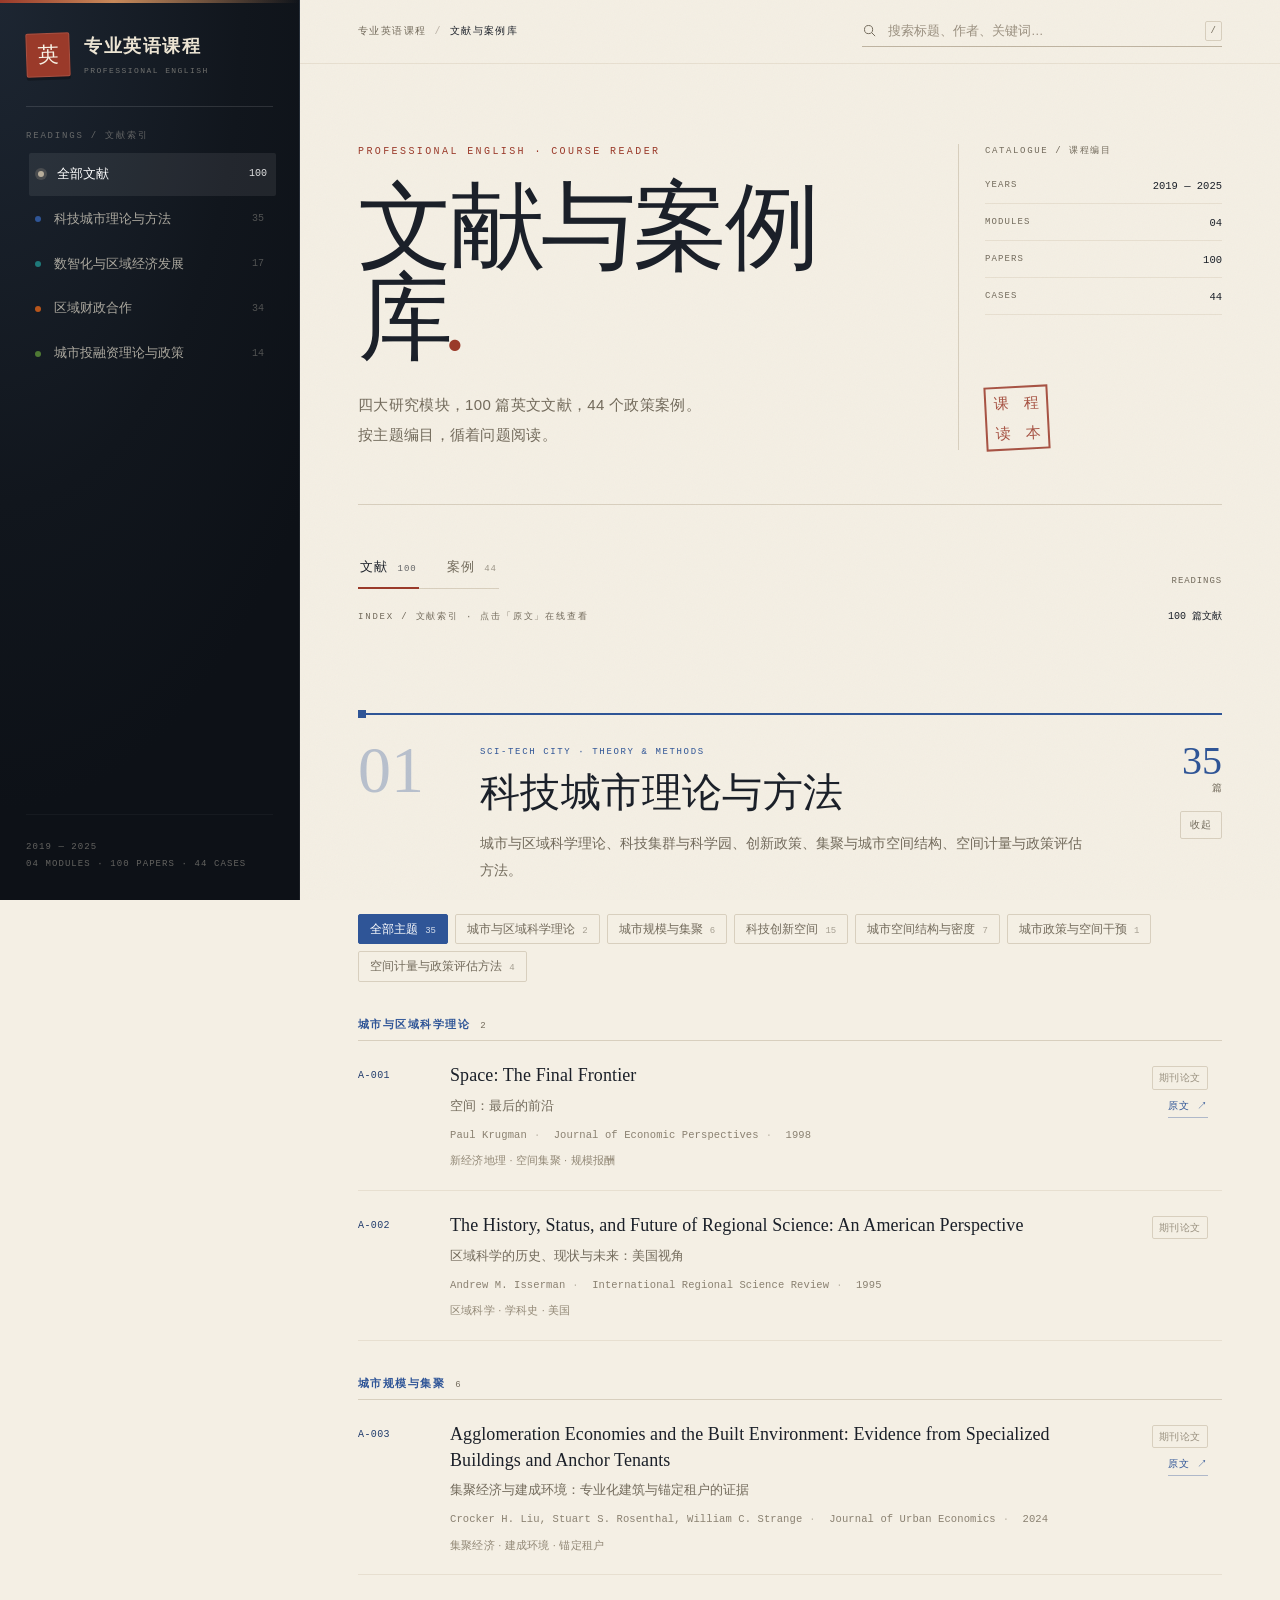
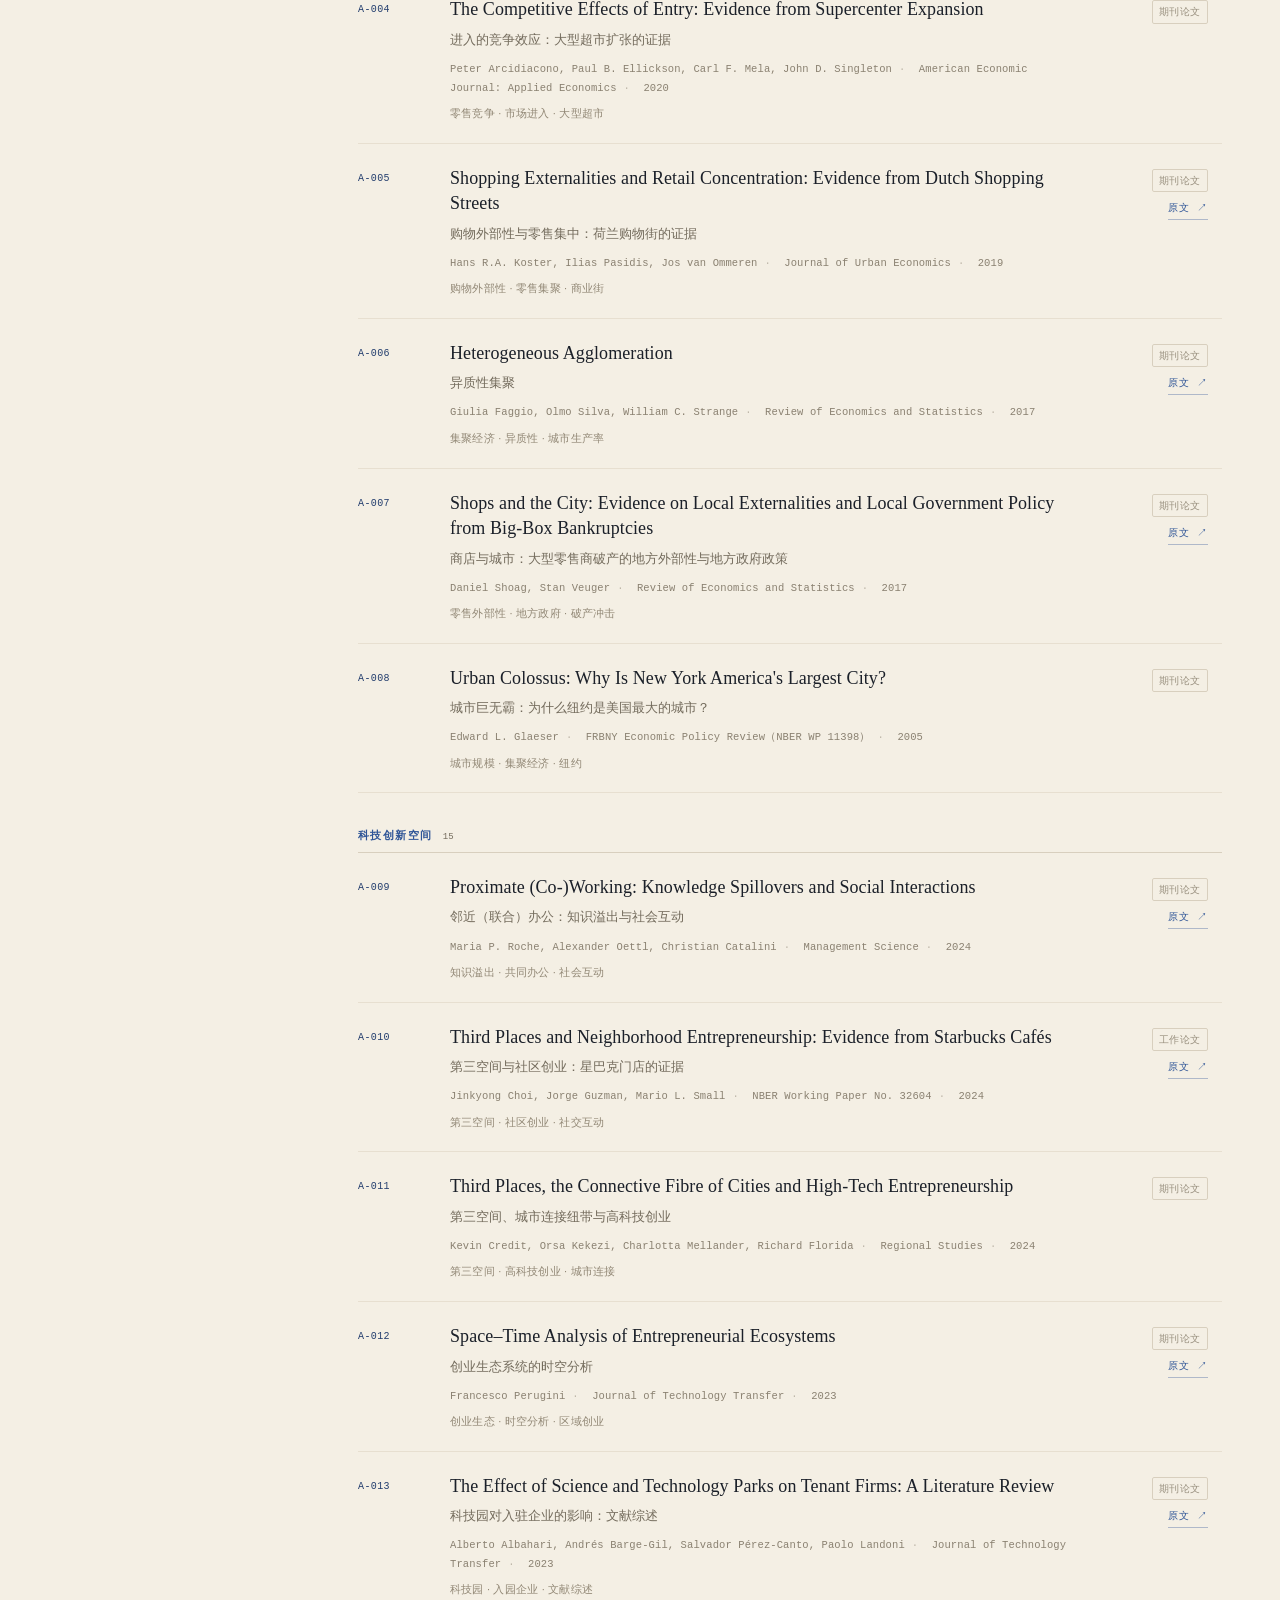
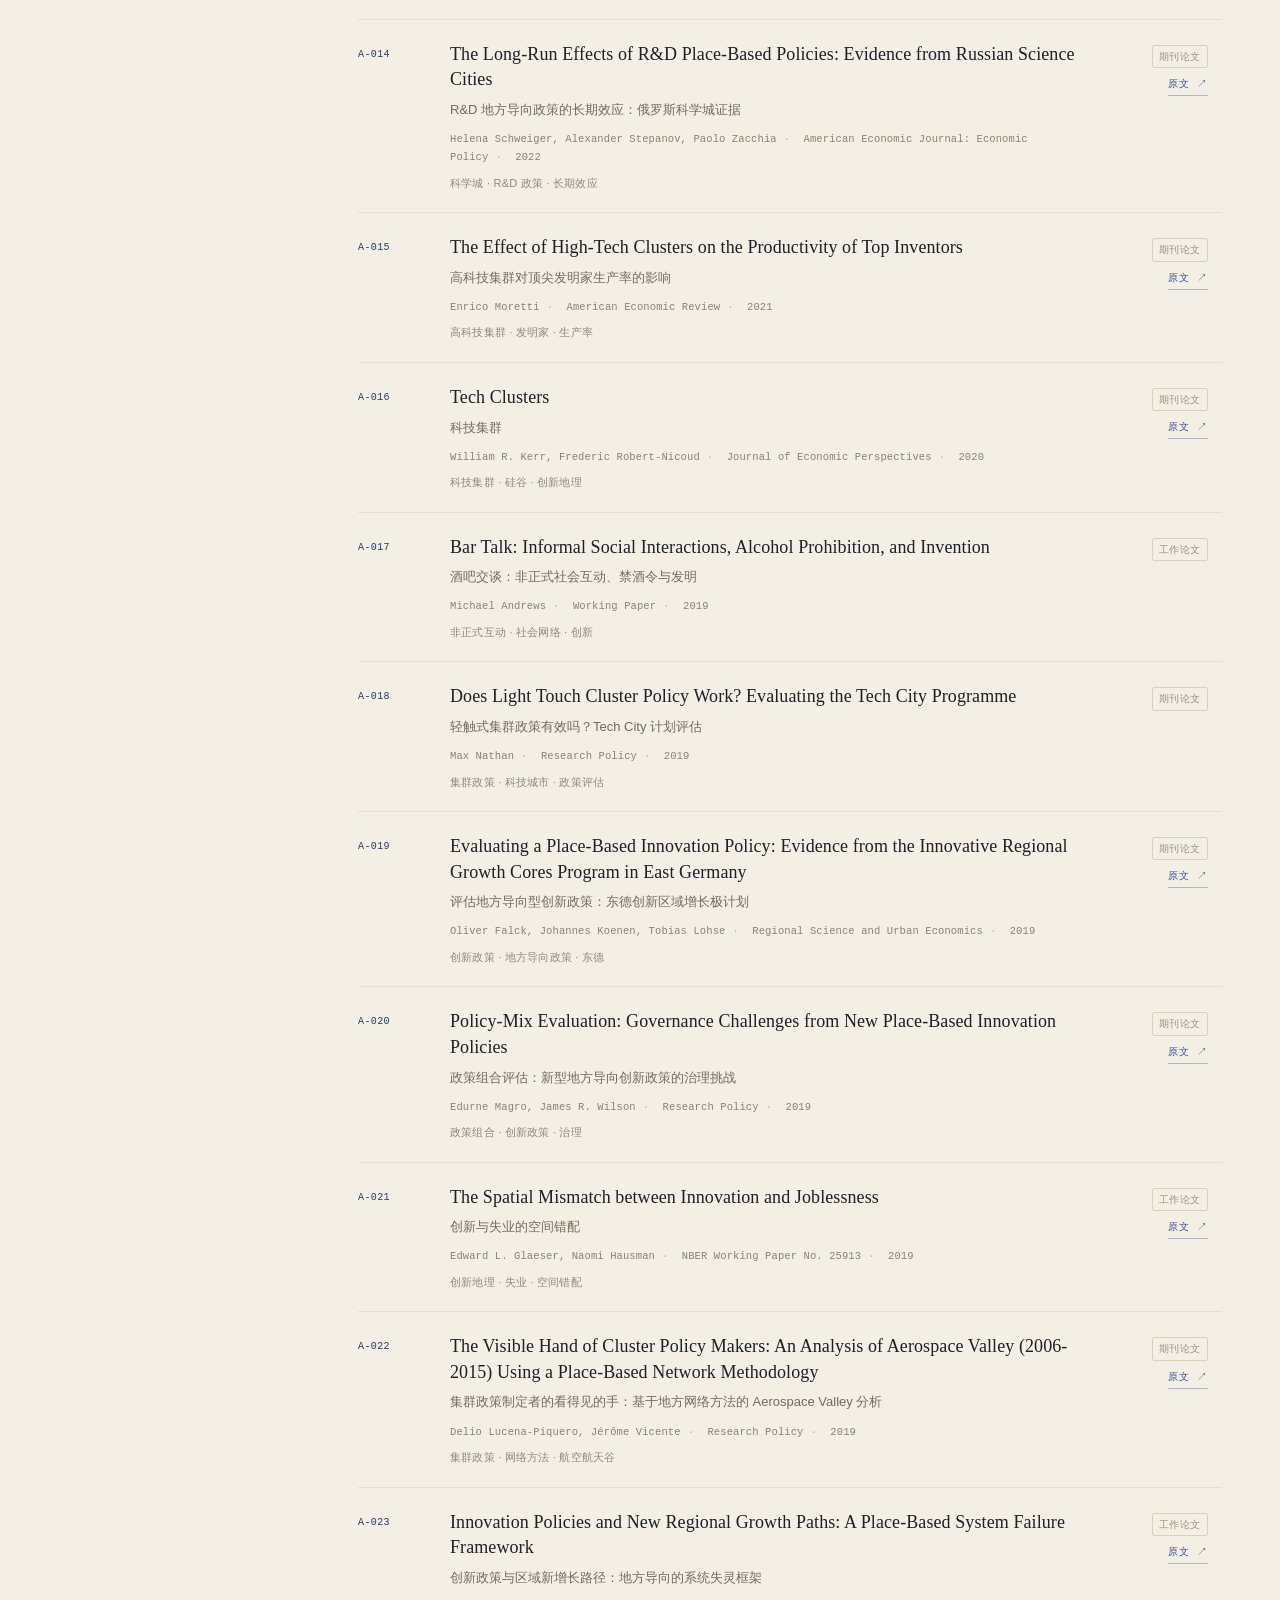
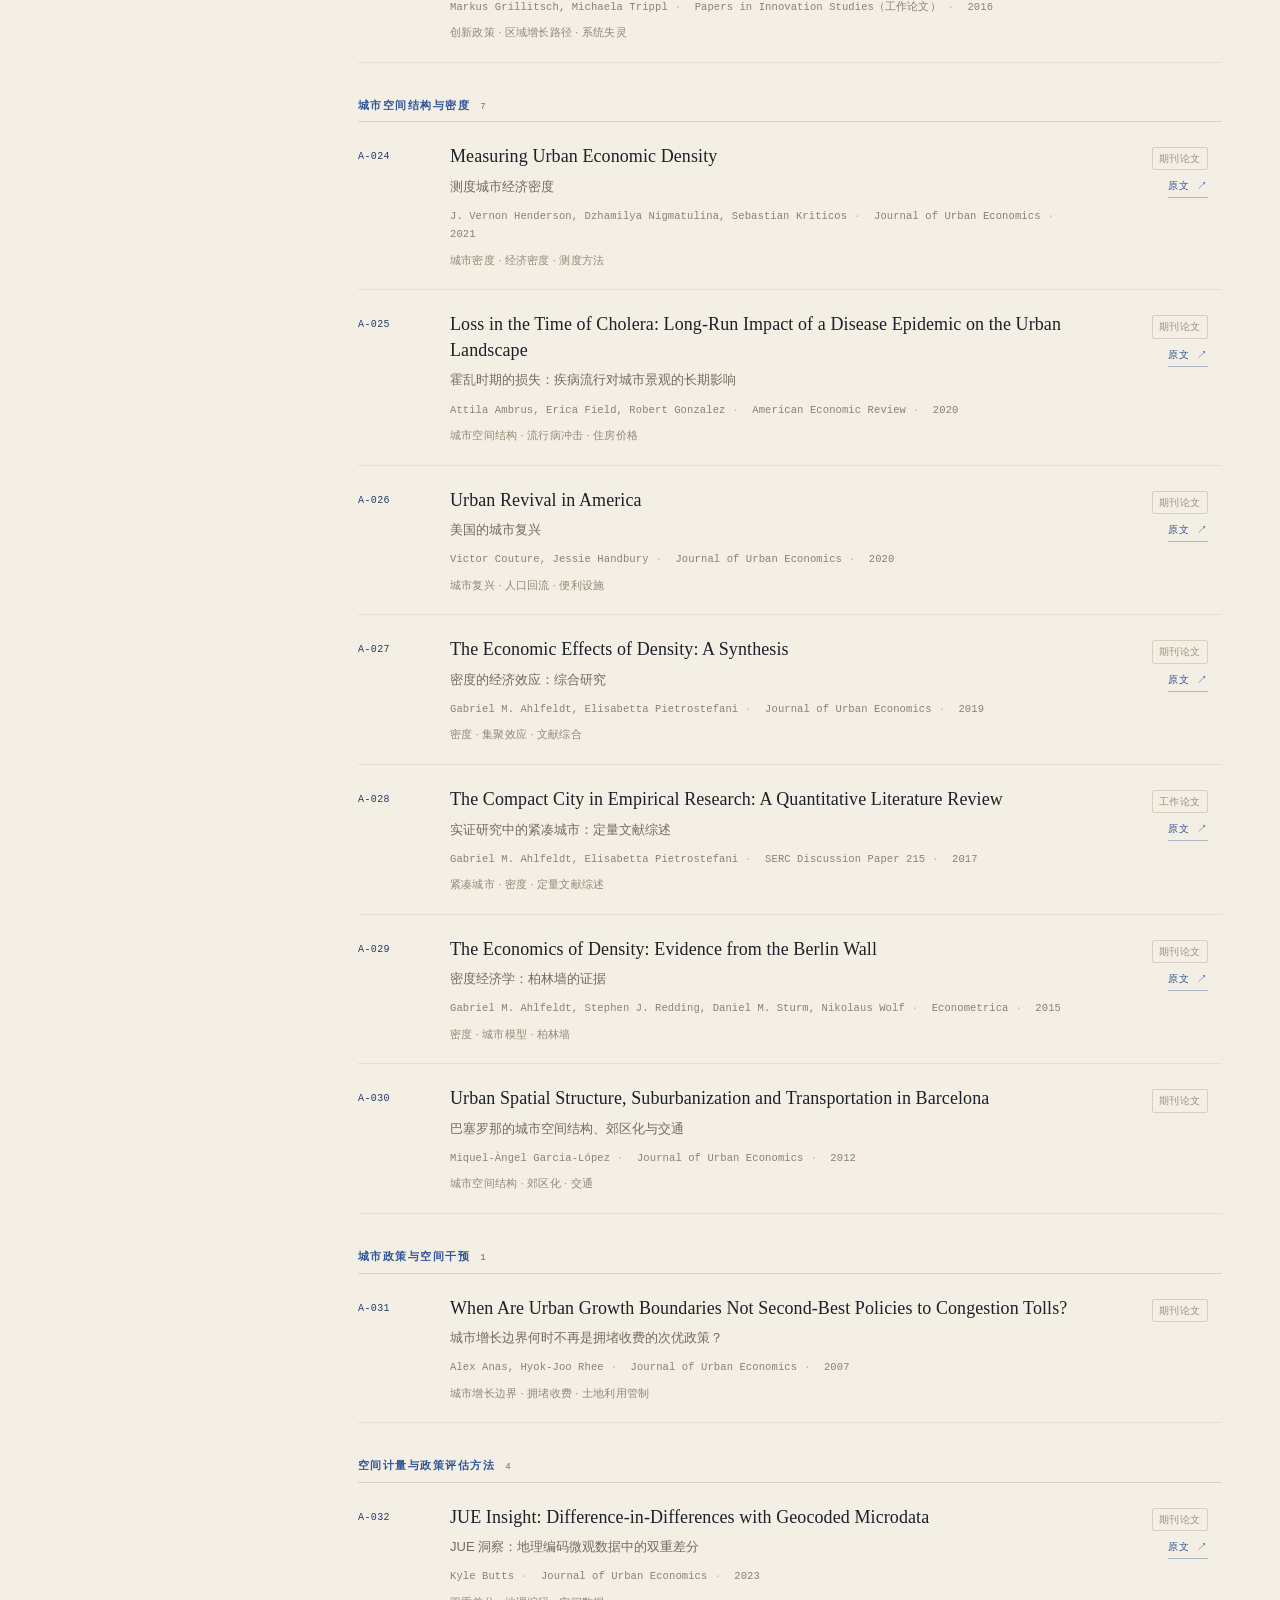
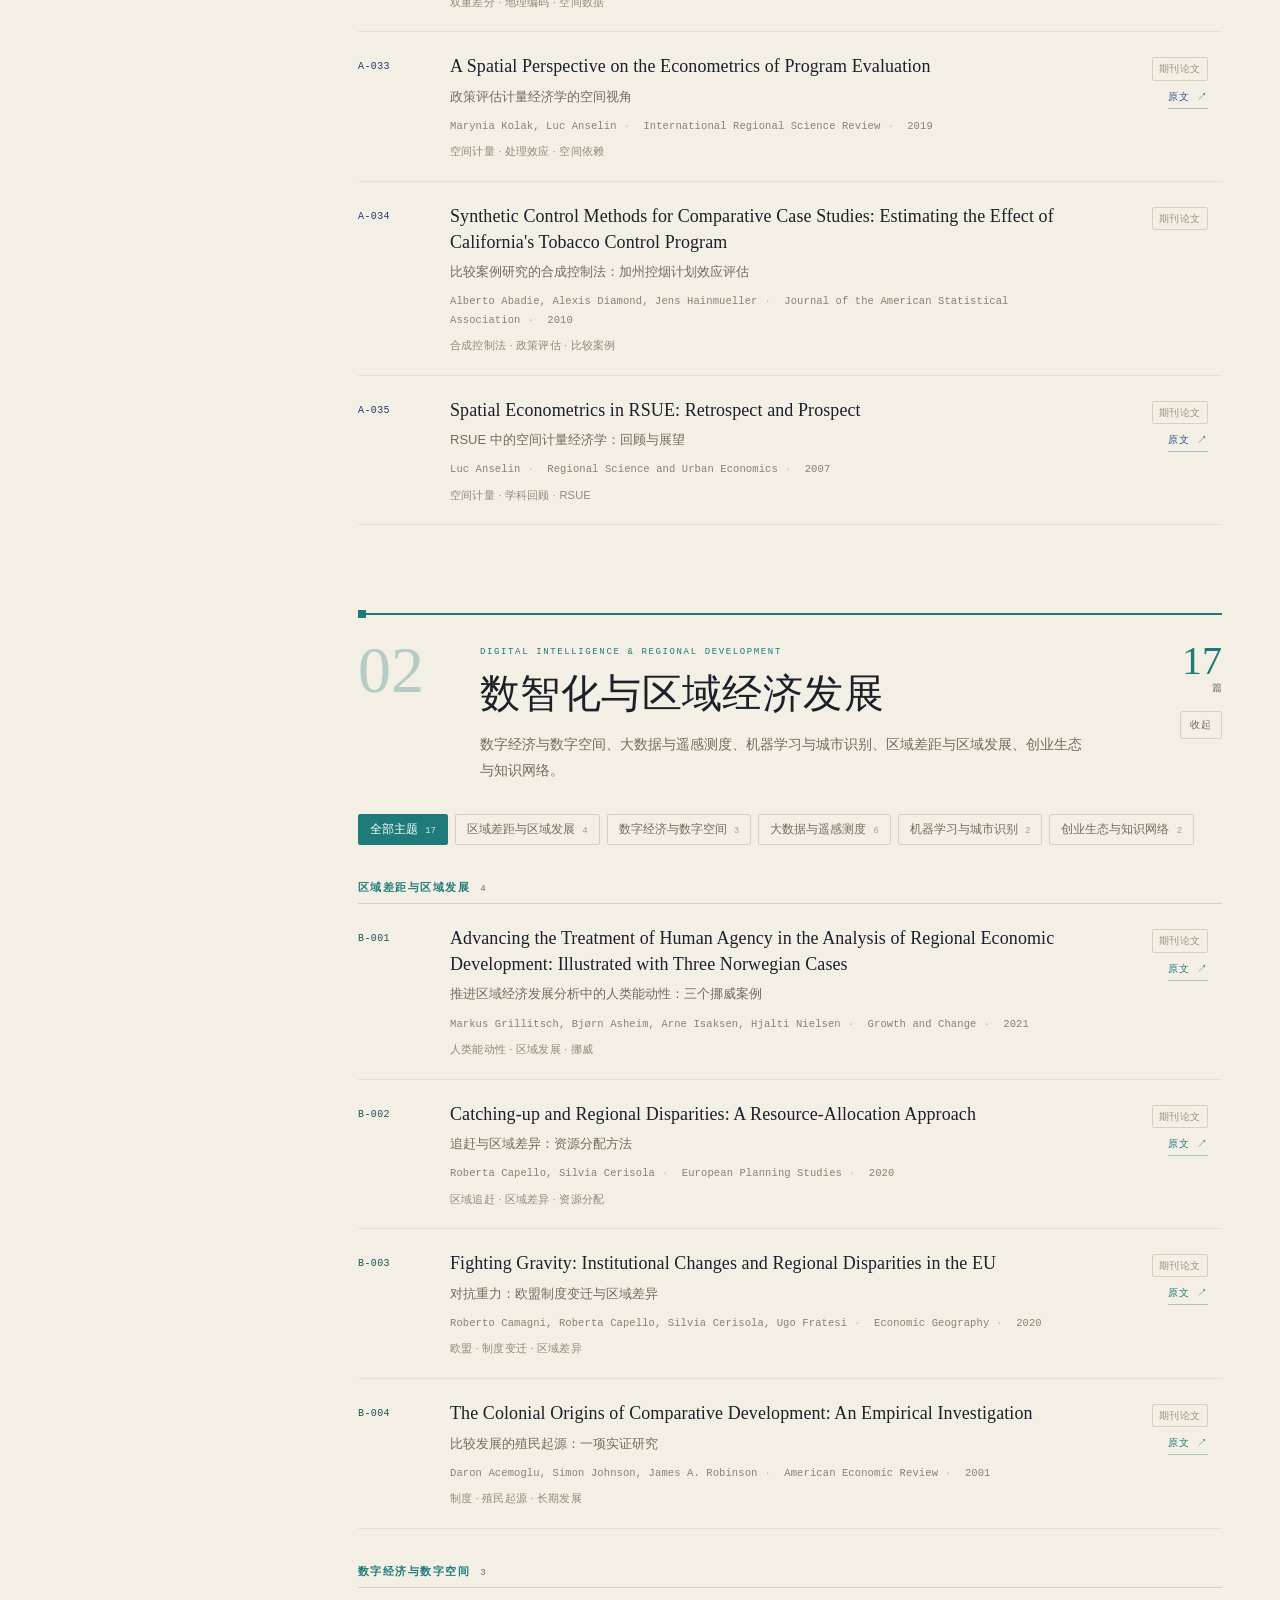
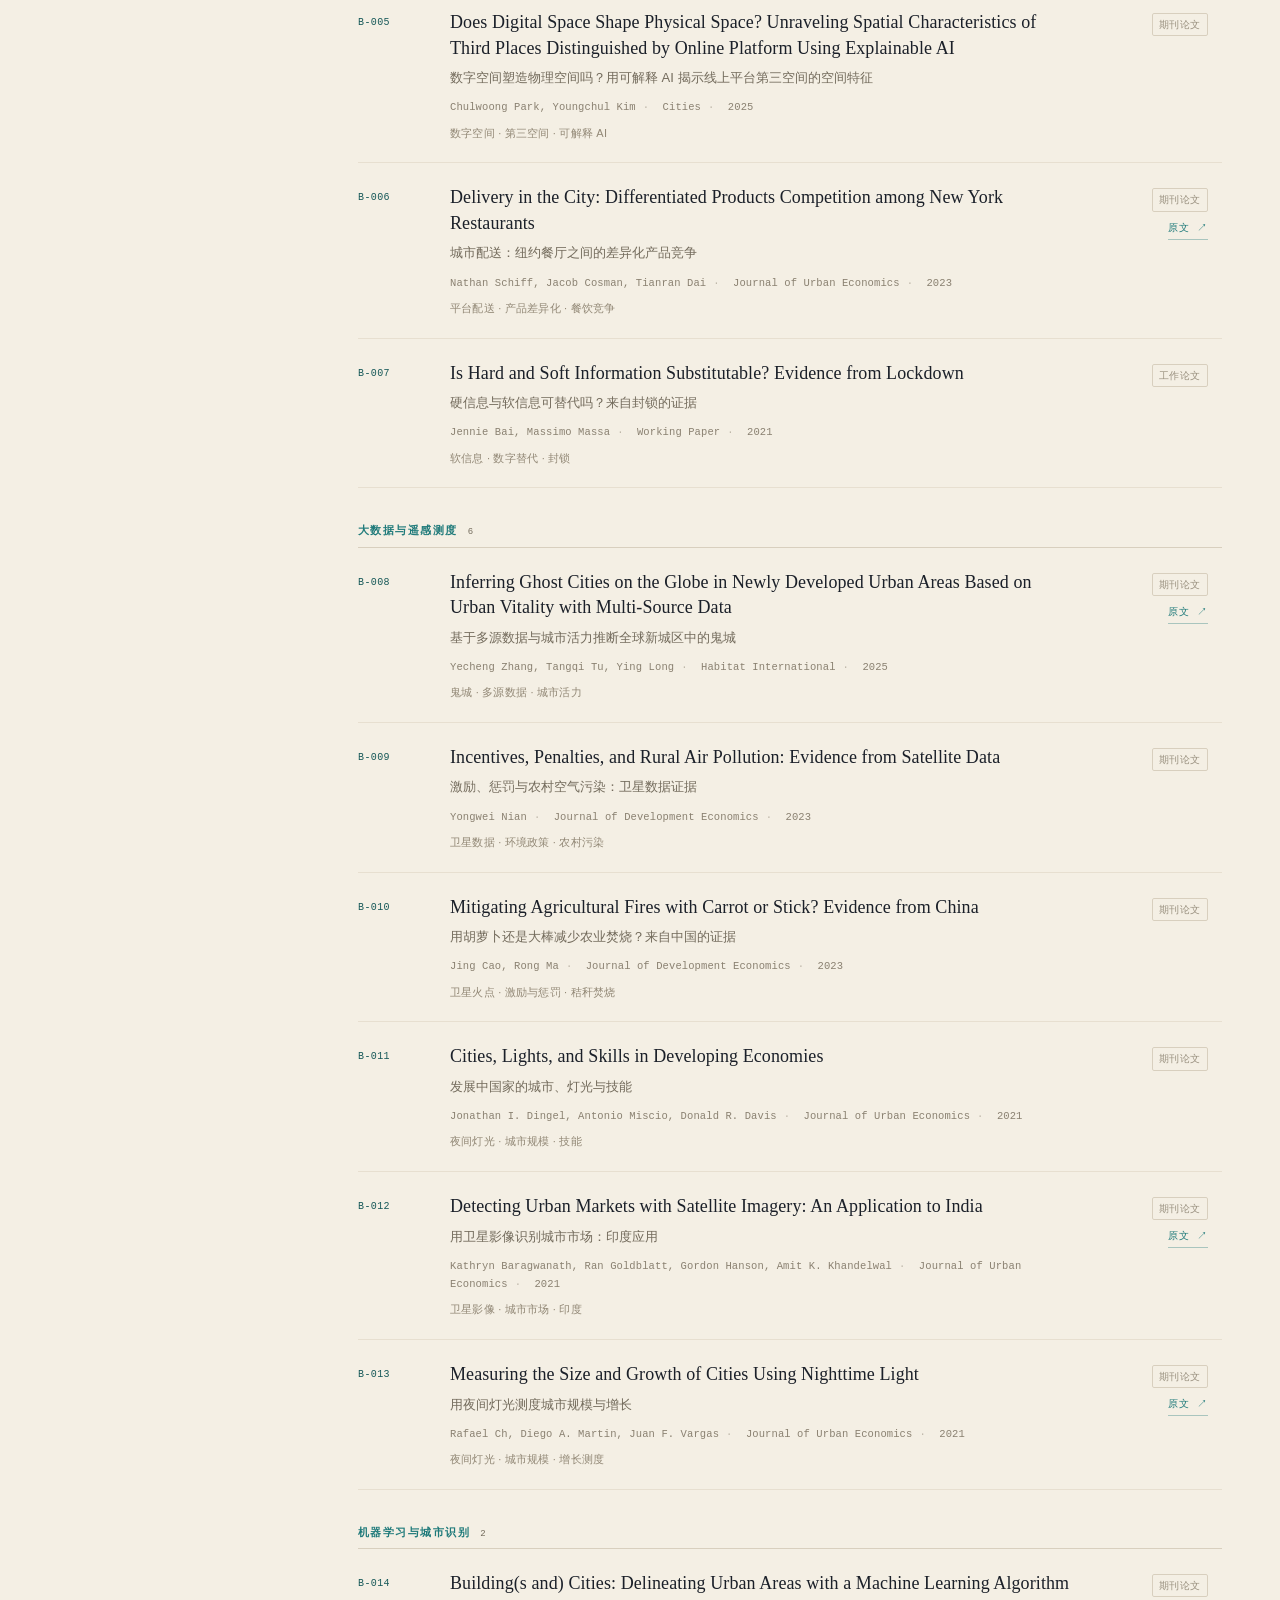
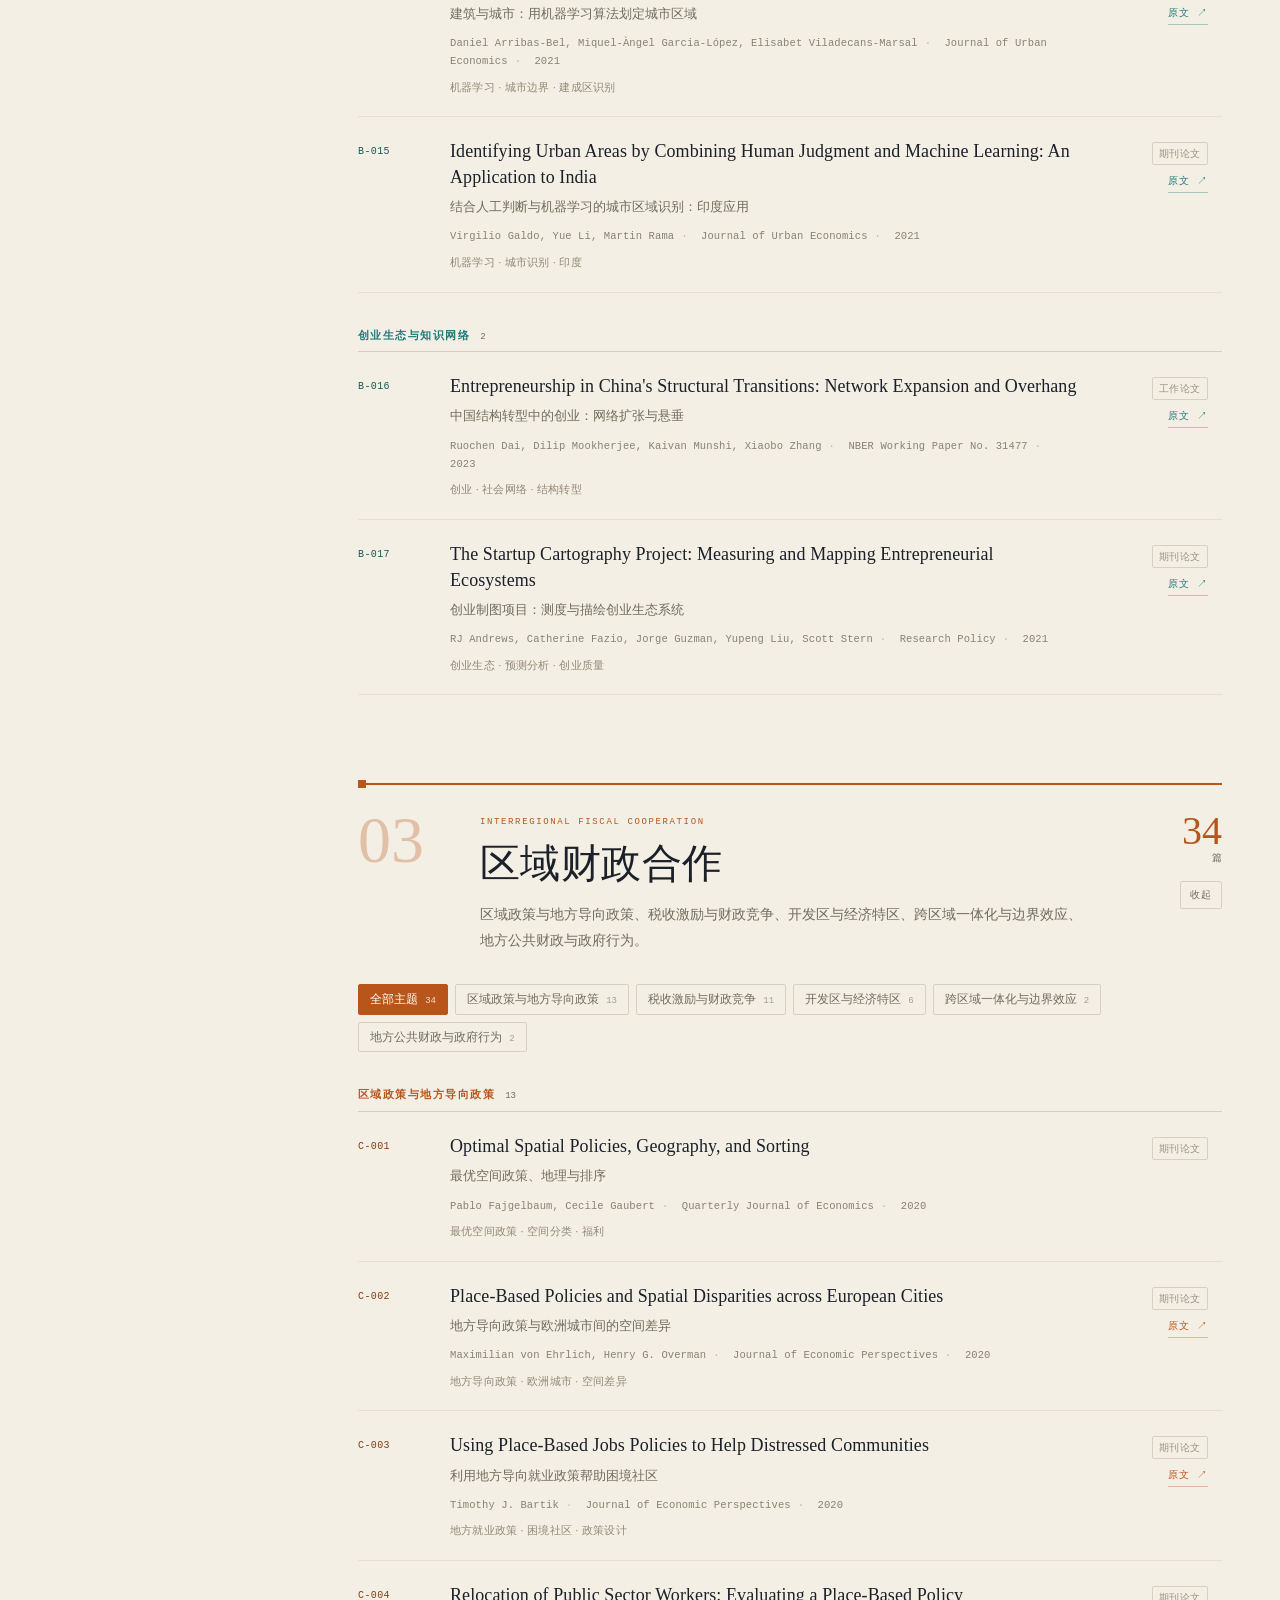
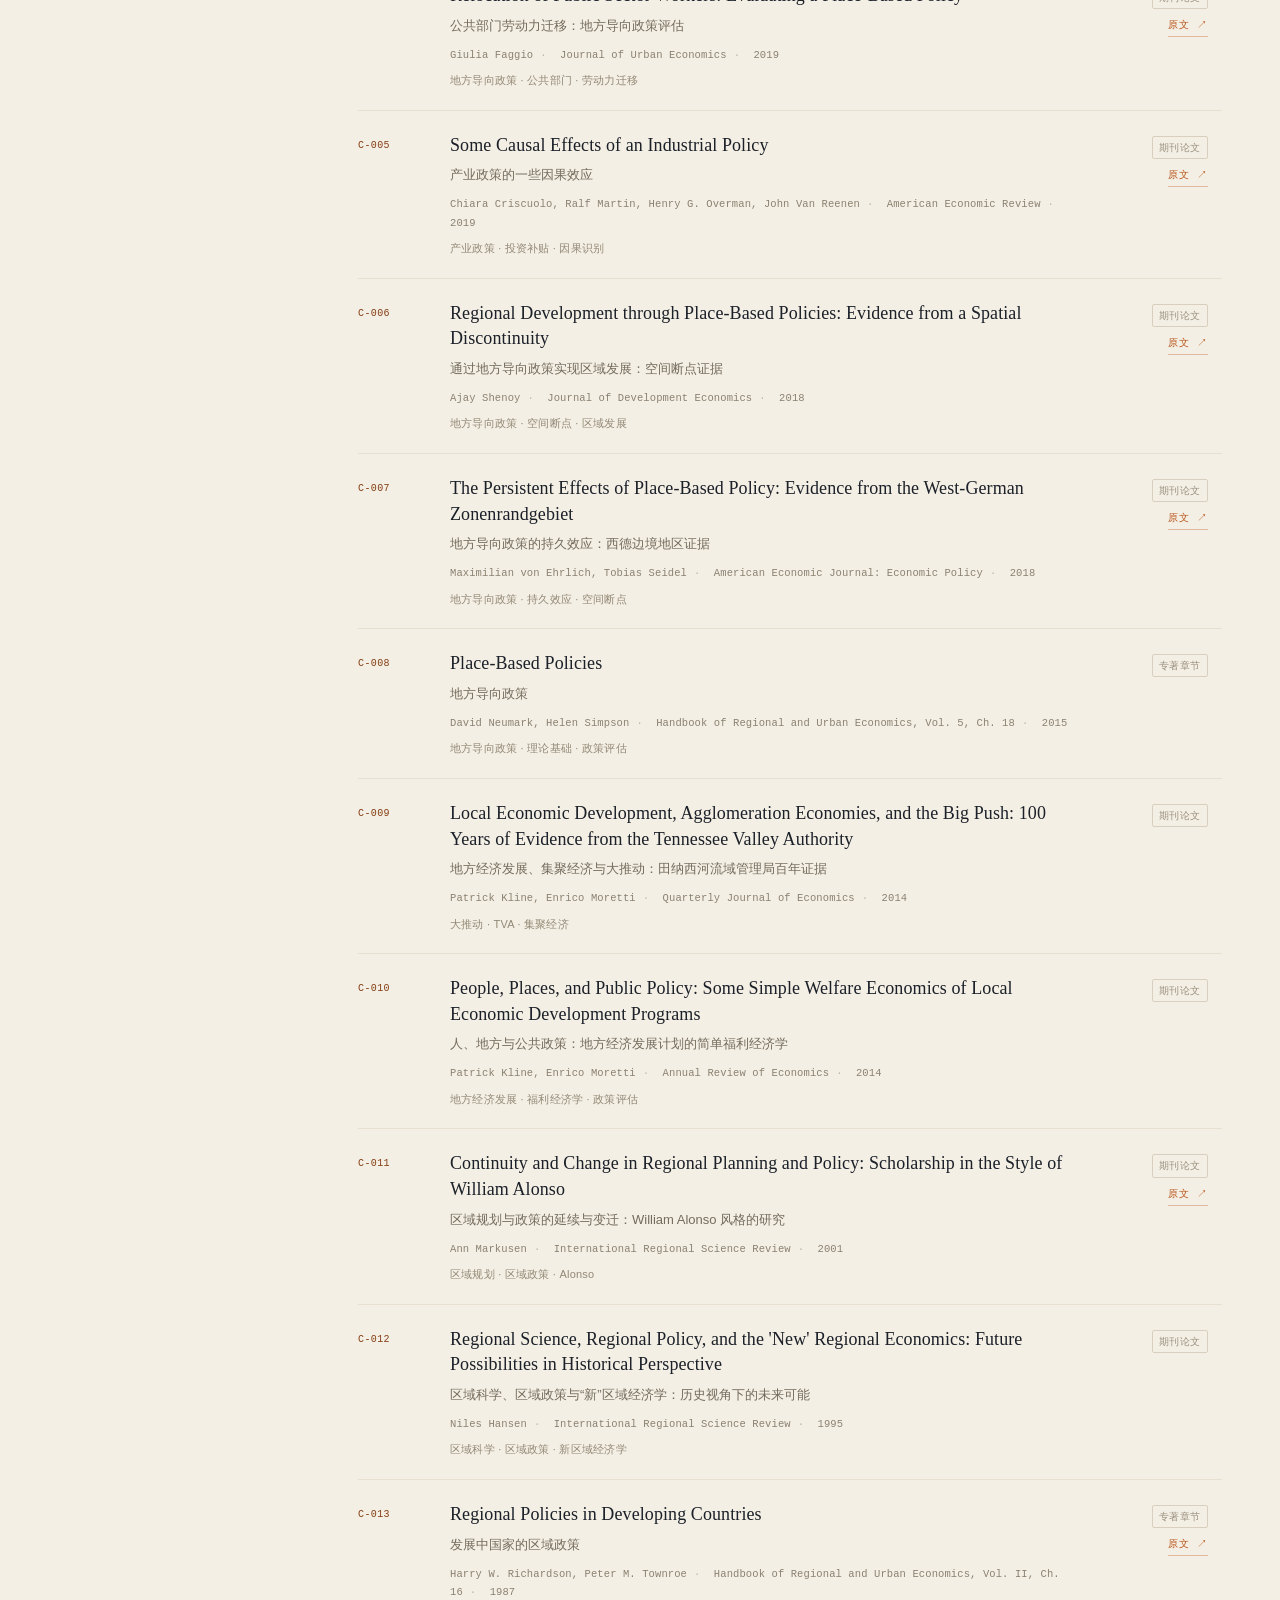
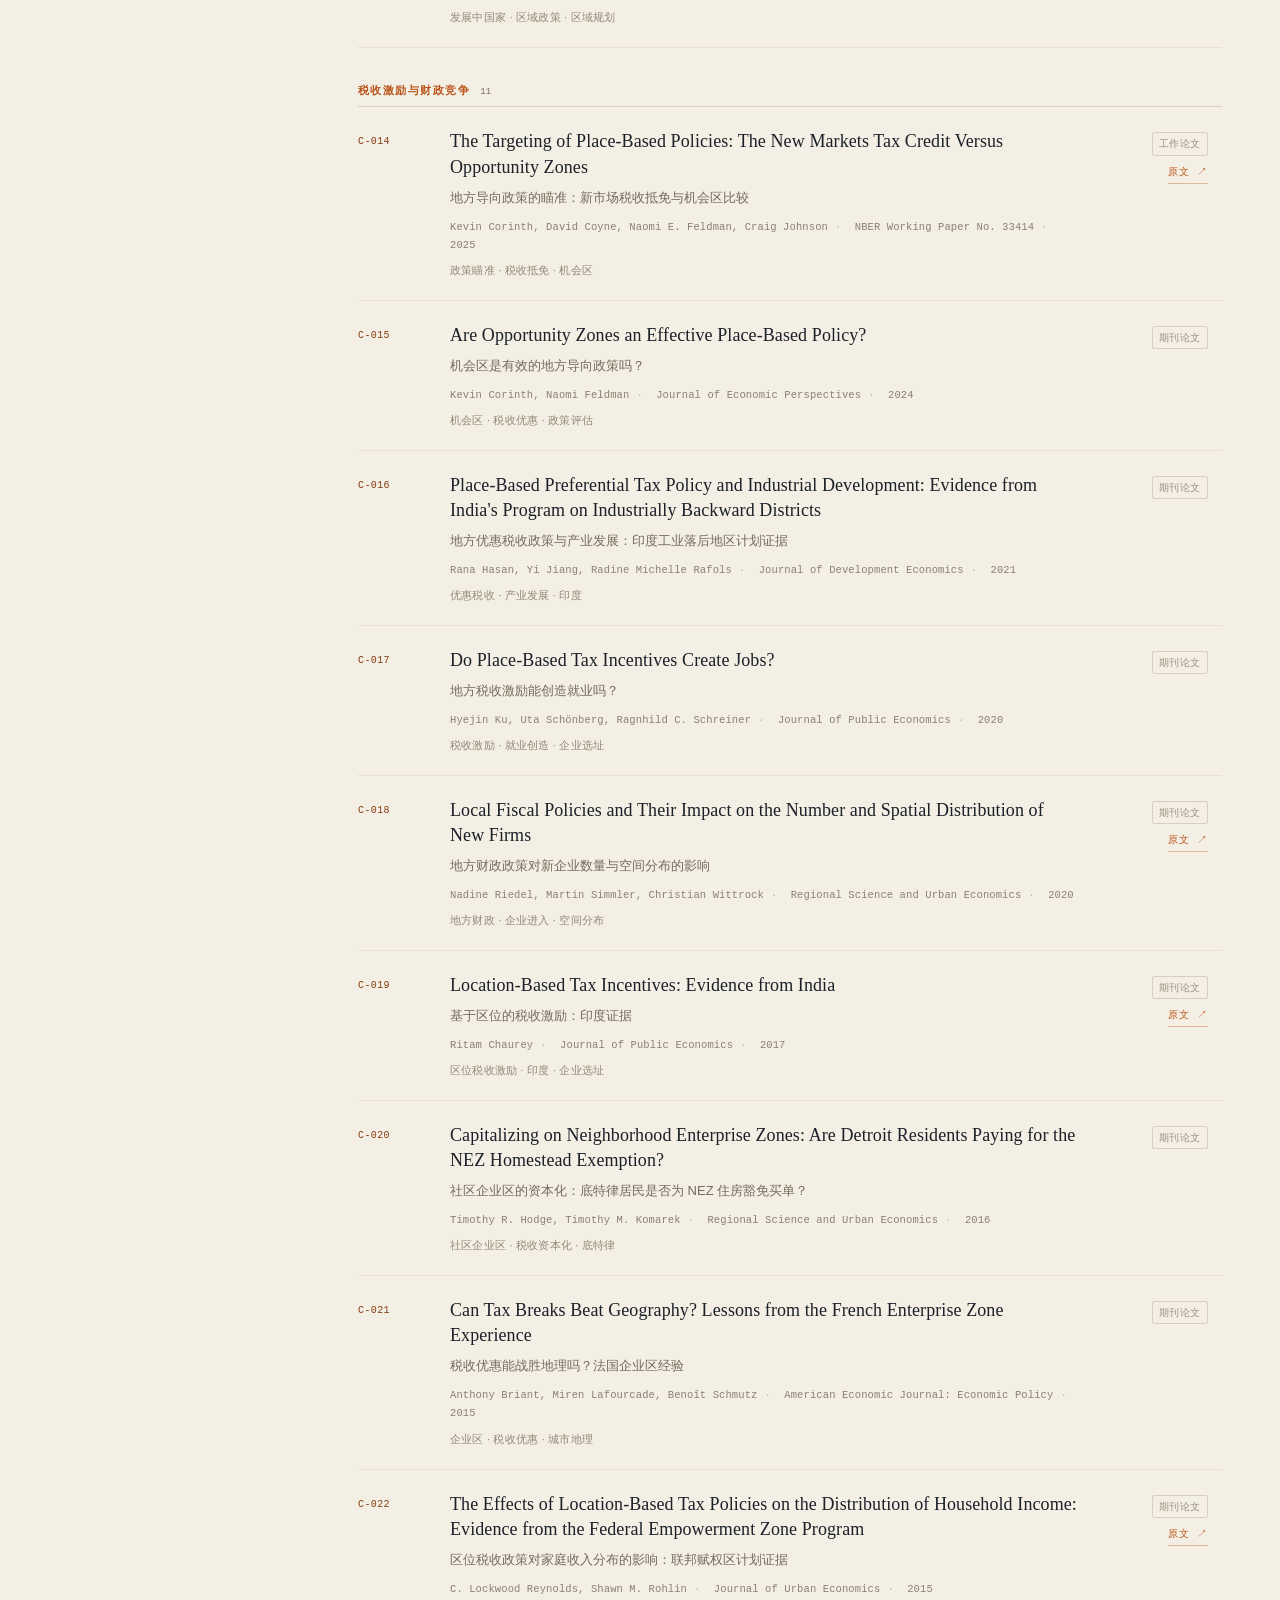
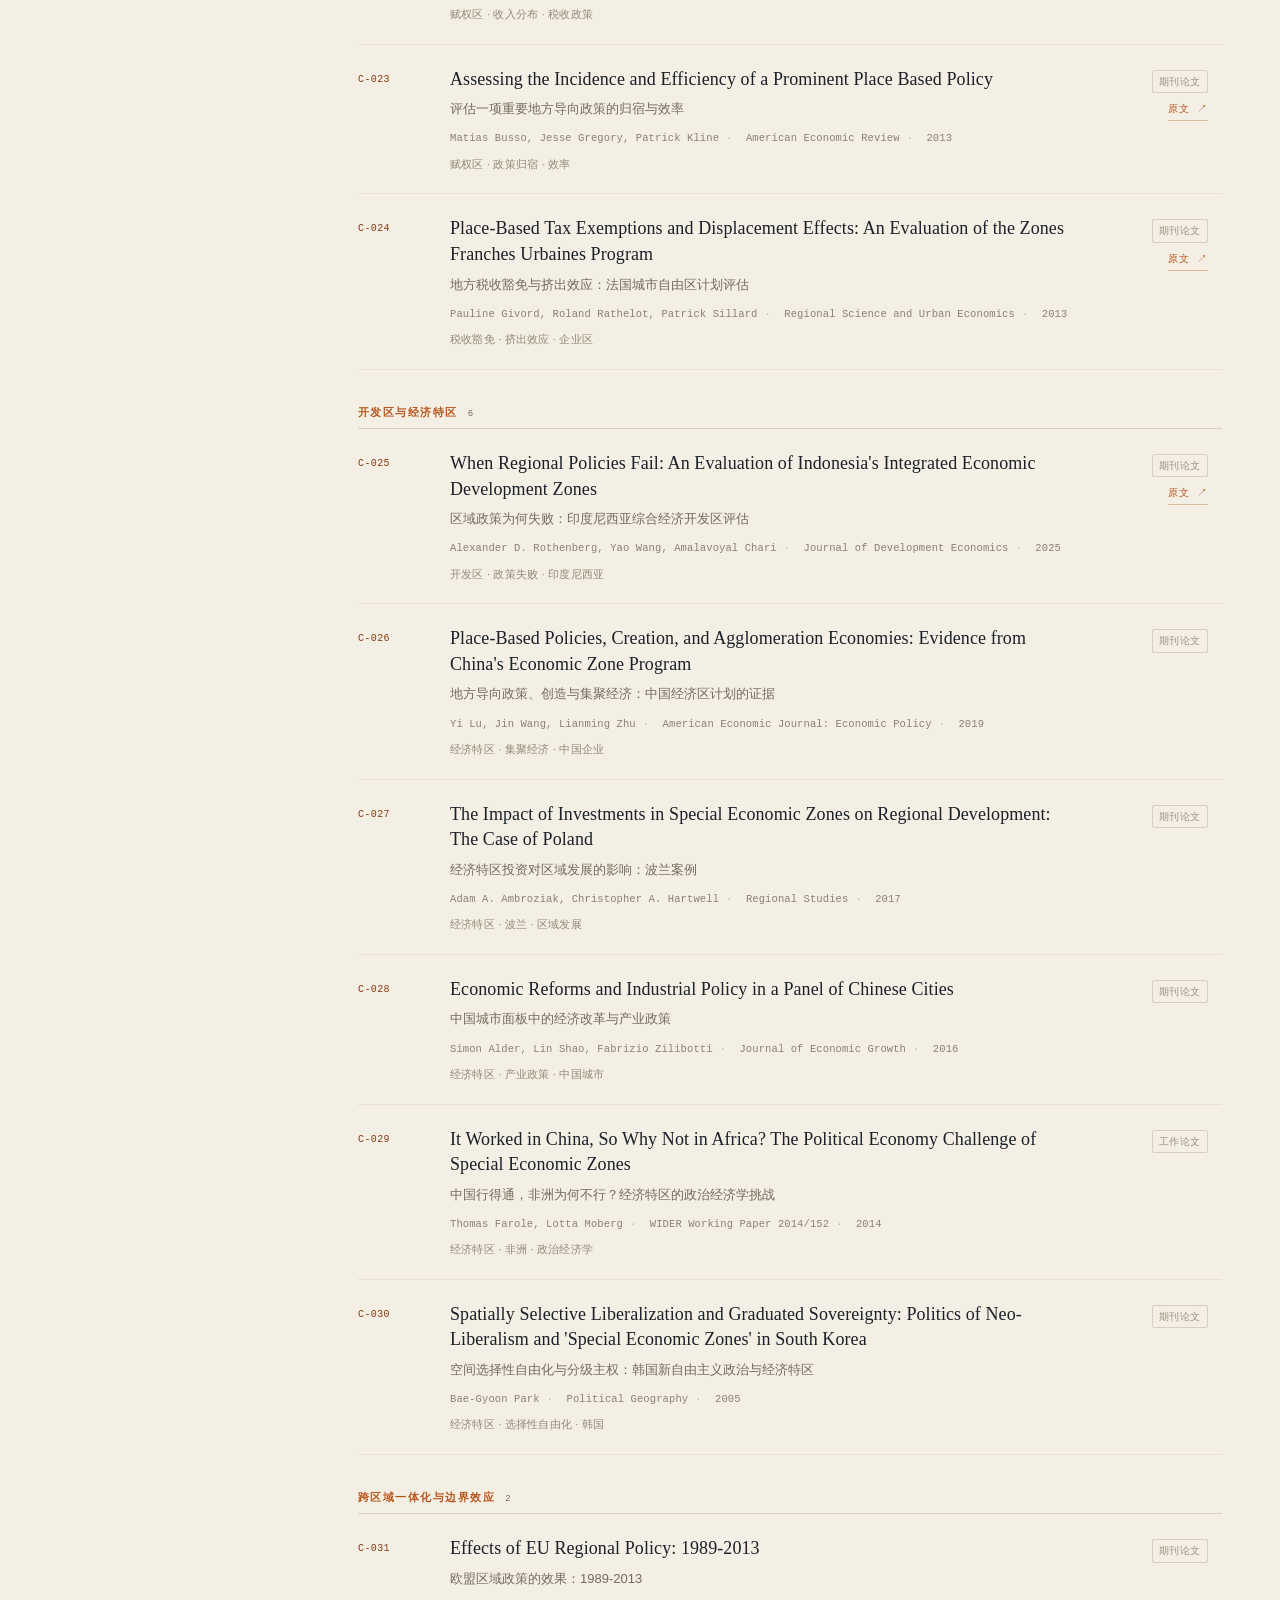
==== commit 91f75d7d: "文献卡片去掉「检索 ↗」外链 检索类条目改为不渲染链接，只保留 DOI/出版社的「原文 ↗」。 同步更新模板、重新生成的 index.html 和后端静态页；详情页对检索类条目显示「无链接」。  Co" ====
--- a/index.html
+++ b/index.html
@@ -1,4 +1,5 @@
 <!DOCTYPE html>
+<!-- 冻结：本页由 scripts/build.py 生成，勿手改；UI 改动请去 backend/static/ -->
 <html lang="zh-CN">
 <head>
 <meta charset="UTF-8">
@@ -573,7 +574,7 @@
   <footer class="footer">
     <p>专业英语课程 · 文献与案例库</p>
     <p>2019—2025 · 04 MODULES · 100 PAPERS · 44 CASES</p>
-    <p>文献链接指向 DOI / 出版社 / 学术检索页；案例取自《区域与城市经济政策案例库》</p>
+    <p>文献链接指向 DOI / 出版社；案例取自《区域与城市经济政策案例库》</p>
   </footer>
 </main>
 
@@ -598,8 +599,7 @@
 
 function paperHTML(p, idx) {
   const kw = p.keywords && p.keywords.length ? p.keywords.join(' · ') : '';
-  const href = p.url || '#';
-  const linkLabel = p.linkKind === 'search' ? '检索 ↗' : '原文 ↗';
+  const href = p.linkKind === 'search' ? '' : (p.url || '');
   const mod = DATA.modules.find(m => m.id === p.m);
   const search = [p.title, p.cn, p.authors, p.venue, p.year, p.cat, p.sub, p.type, kw,
     mod ? mod.name : '', mod ? mod.en : '']
@@ -619,8 +619,8 @@
     </div>
     <div class="paper-tail">
       <span class="paper-type">${esc(p.type)}</span>
-      <a class="paper-link" href="${esc(href)}" target="_blank" rel="noopener"
-         title="${p.linkKind === 'search' ? '在学术搜索中查找' : '在线打开原文'}：${esc(href)}">${linkLabel}</a>
+      ${href ? `<a class="paper-link" href="${esc(href)}" target="_blank" rel="noopener"
+         title="在线打开原文：${esc(href)}">原文 ↗</a>` : ''}
     </div>
   </article>`;
 }
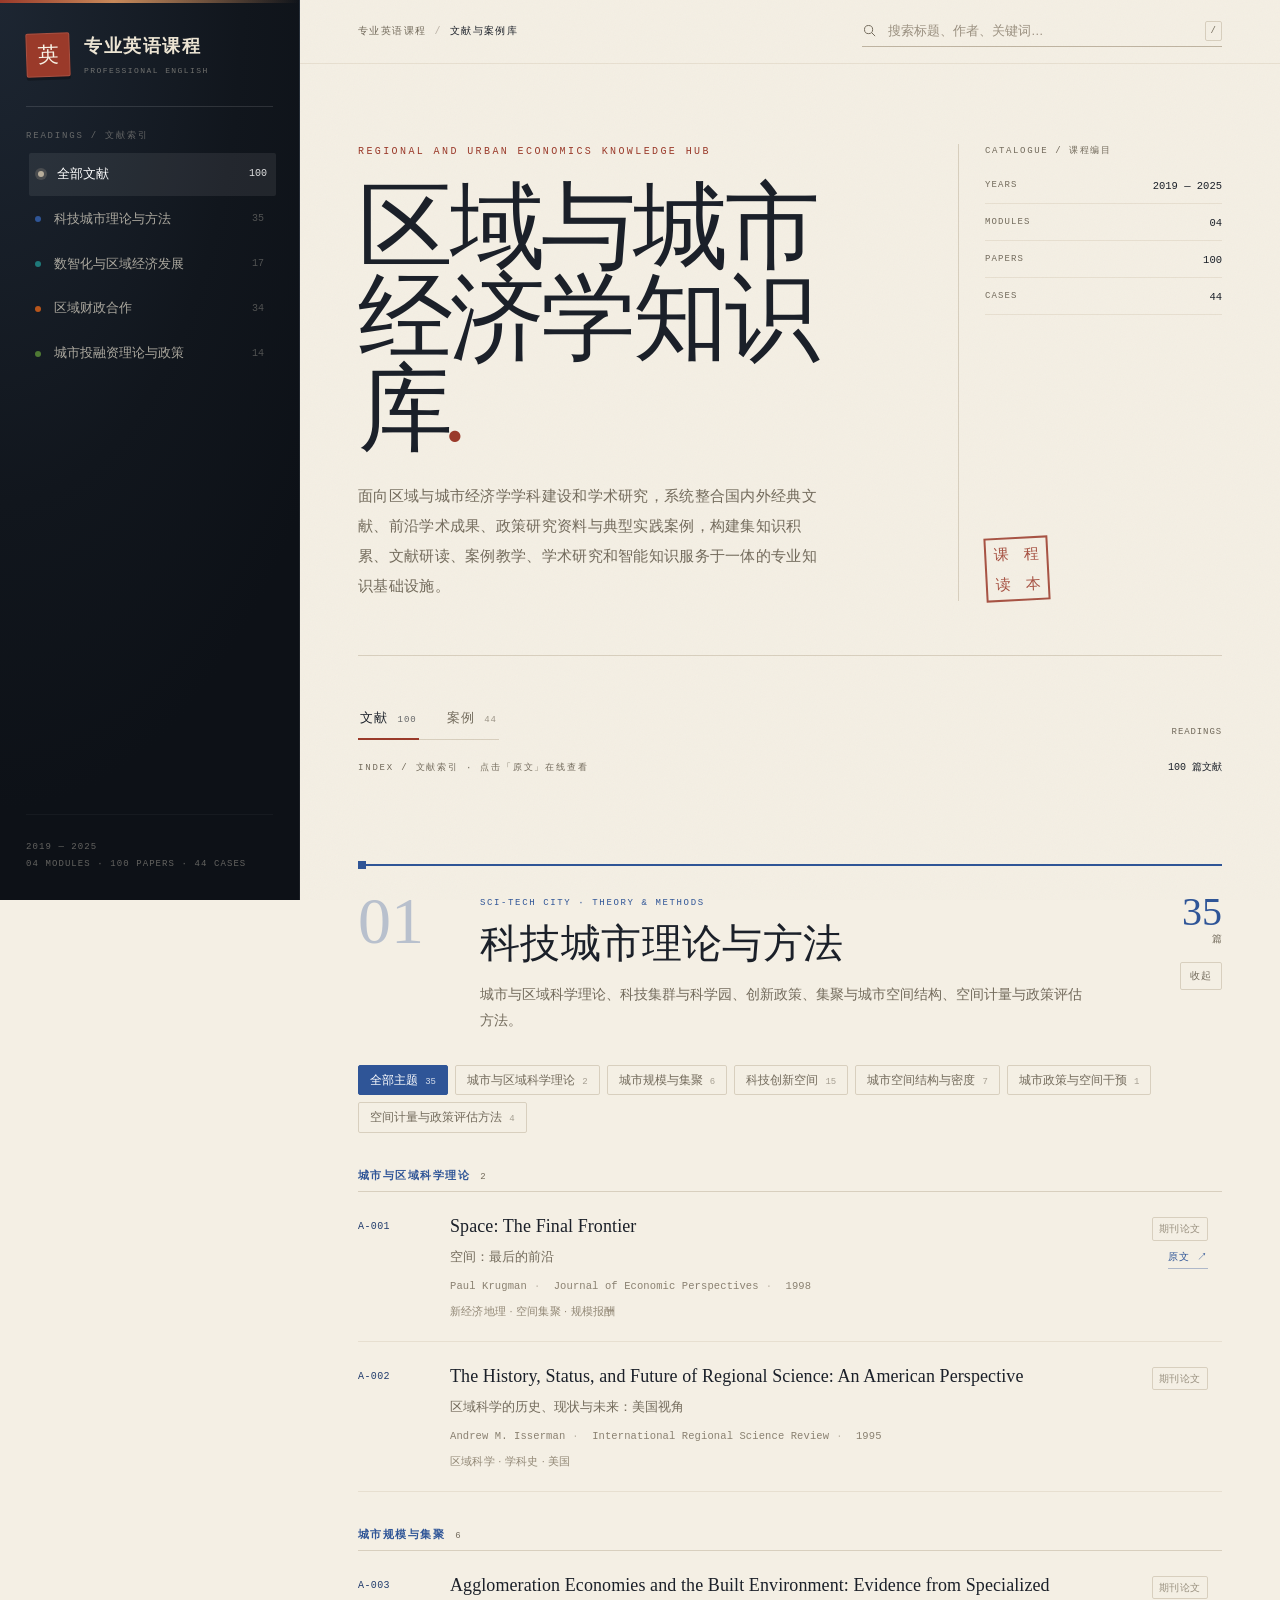
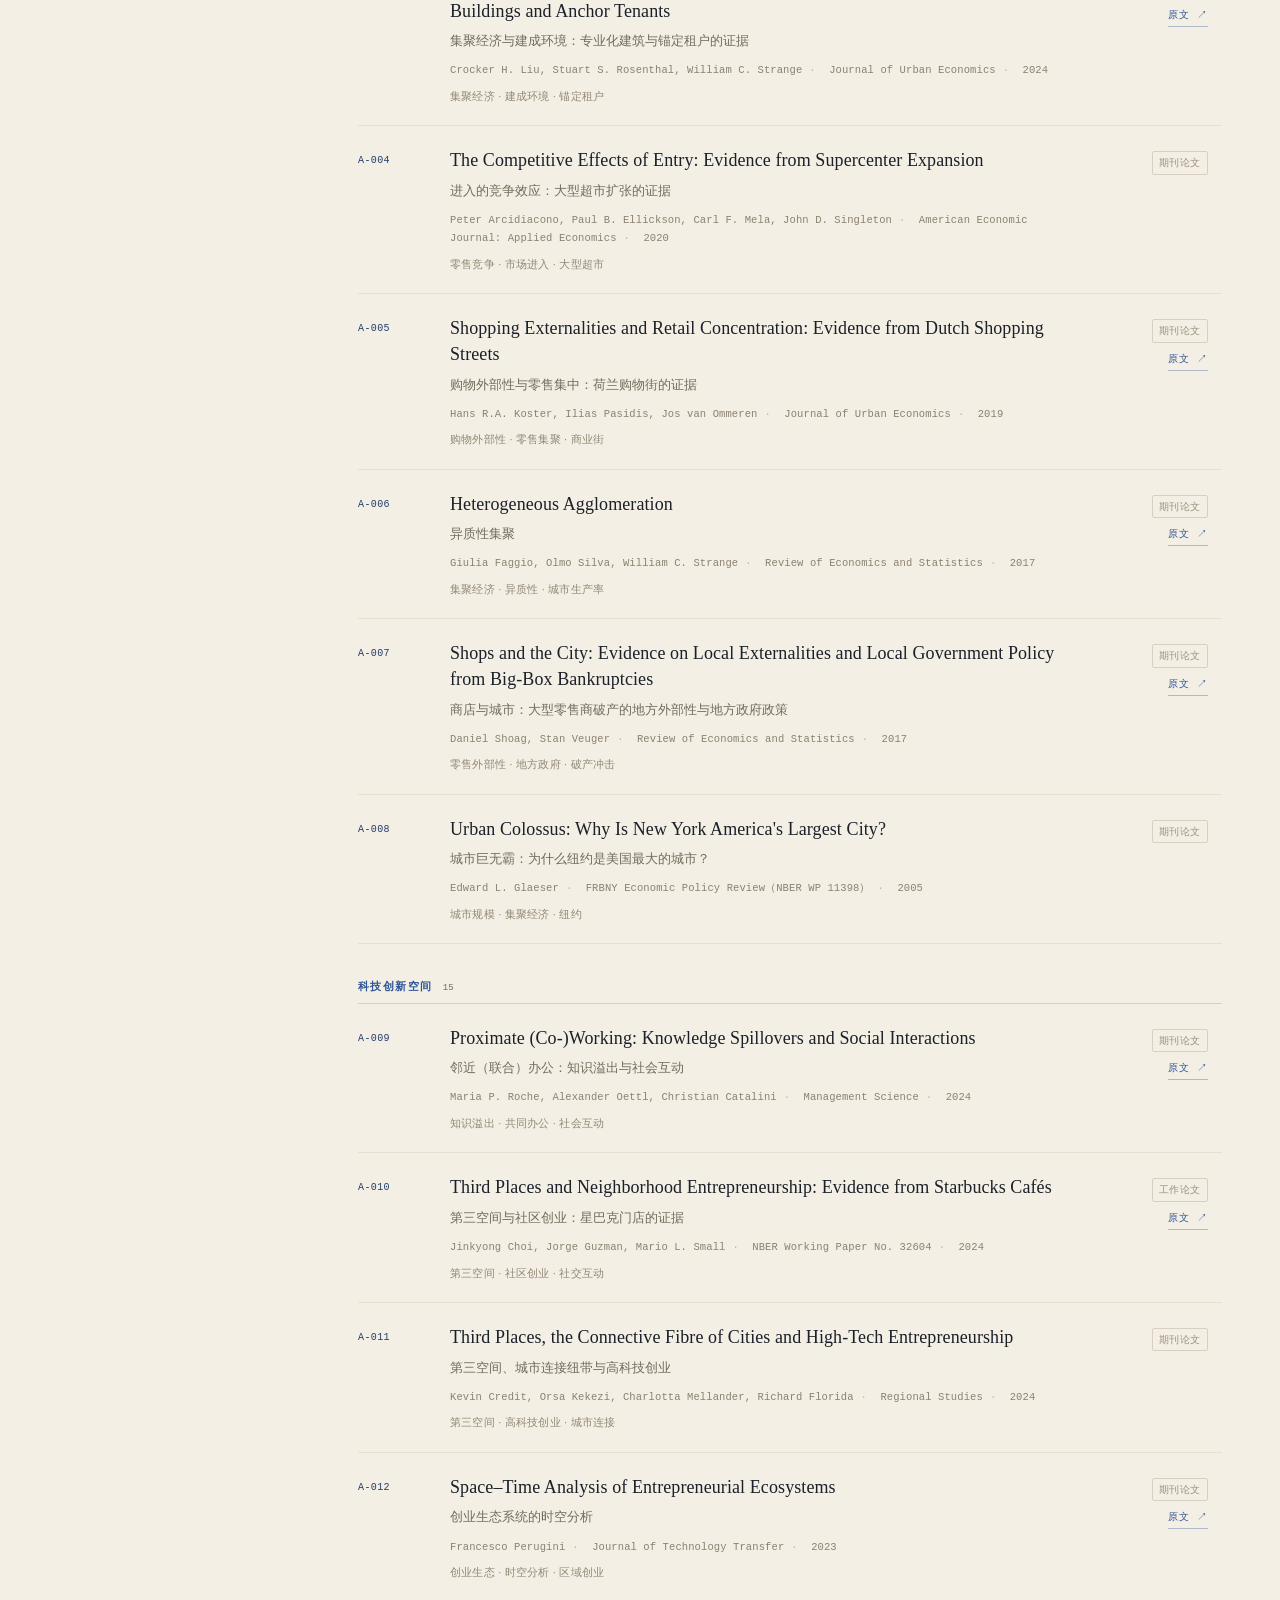
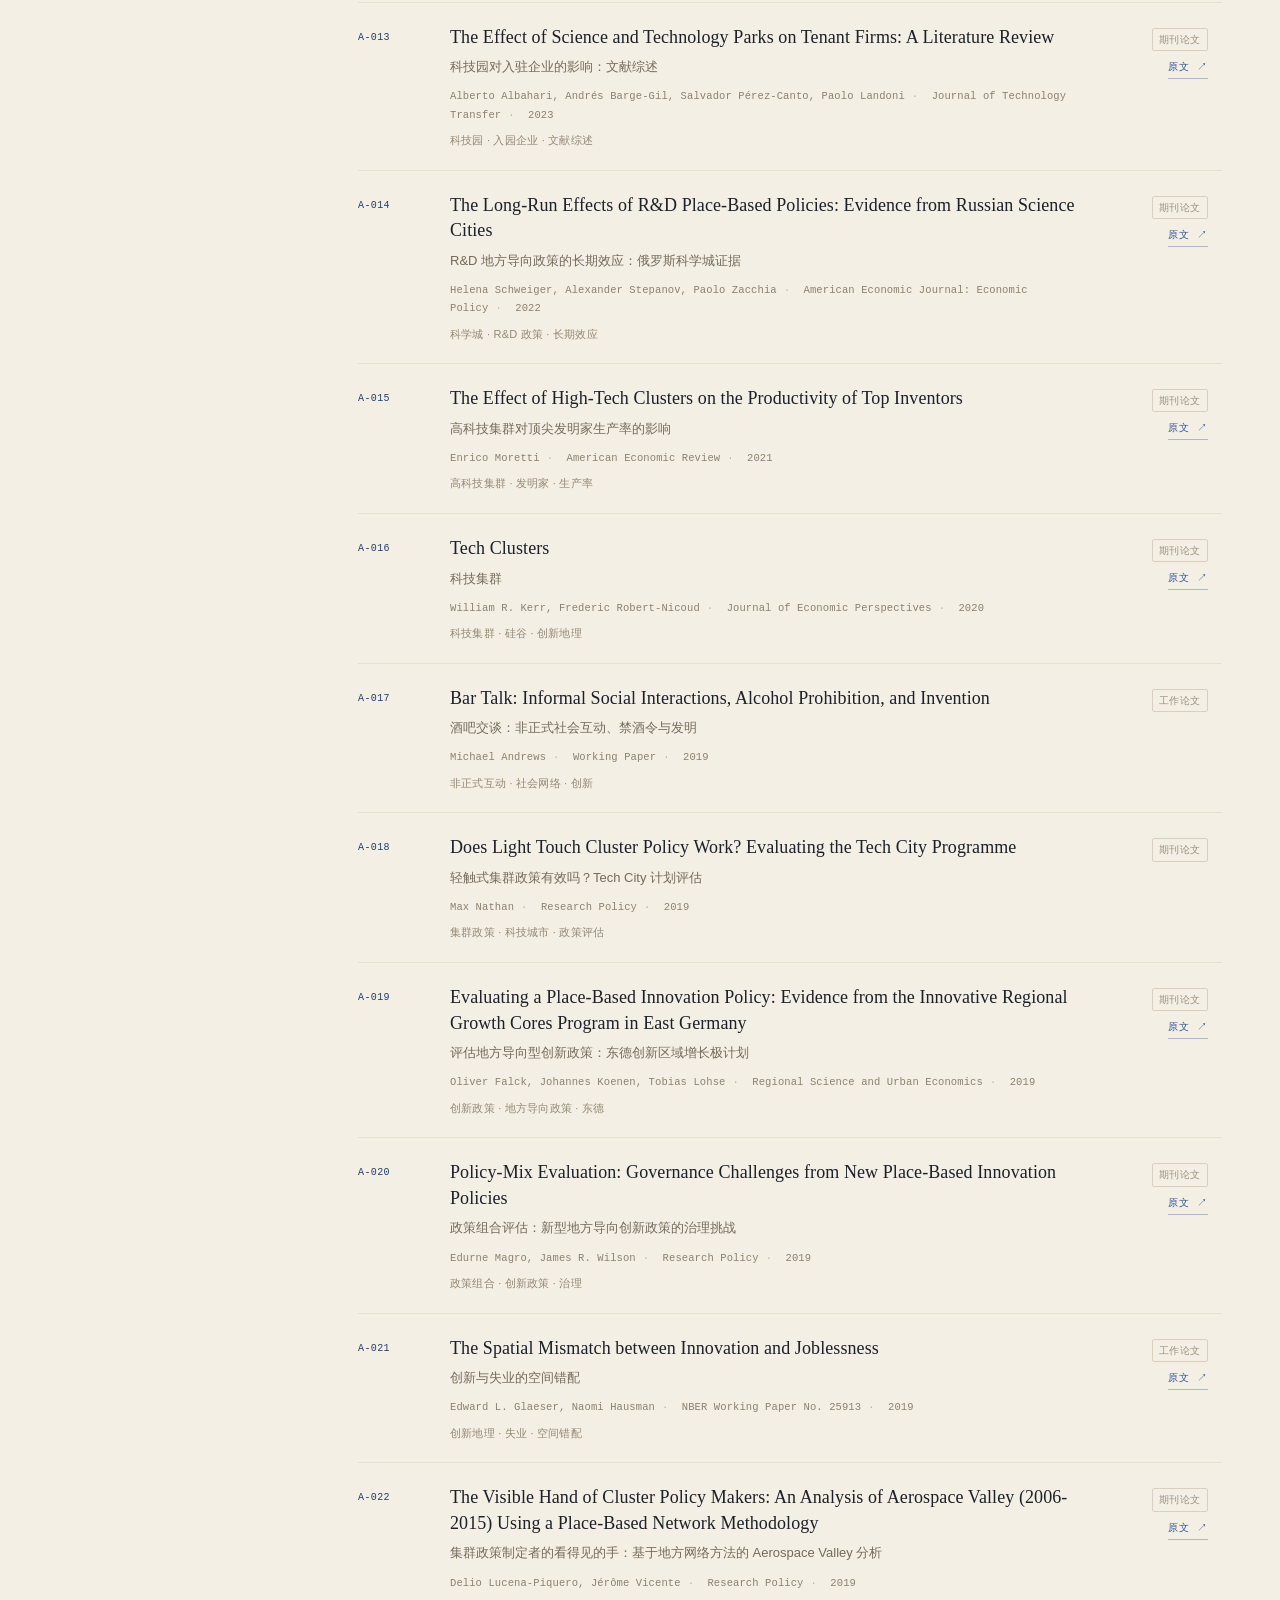
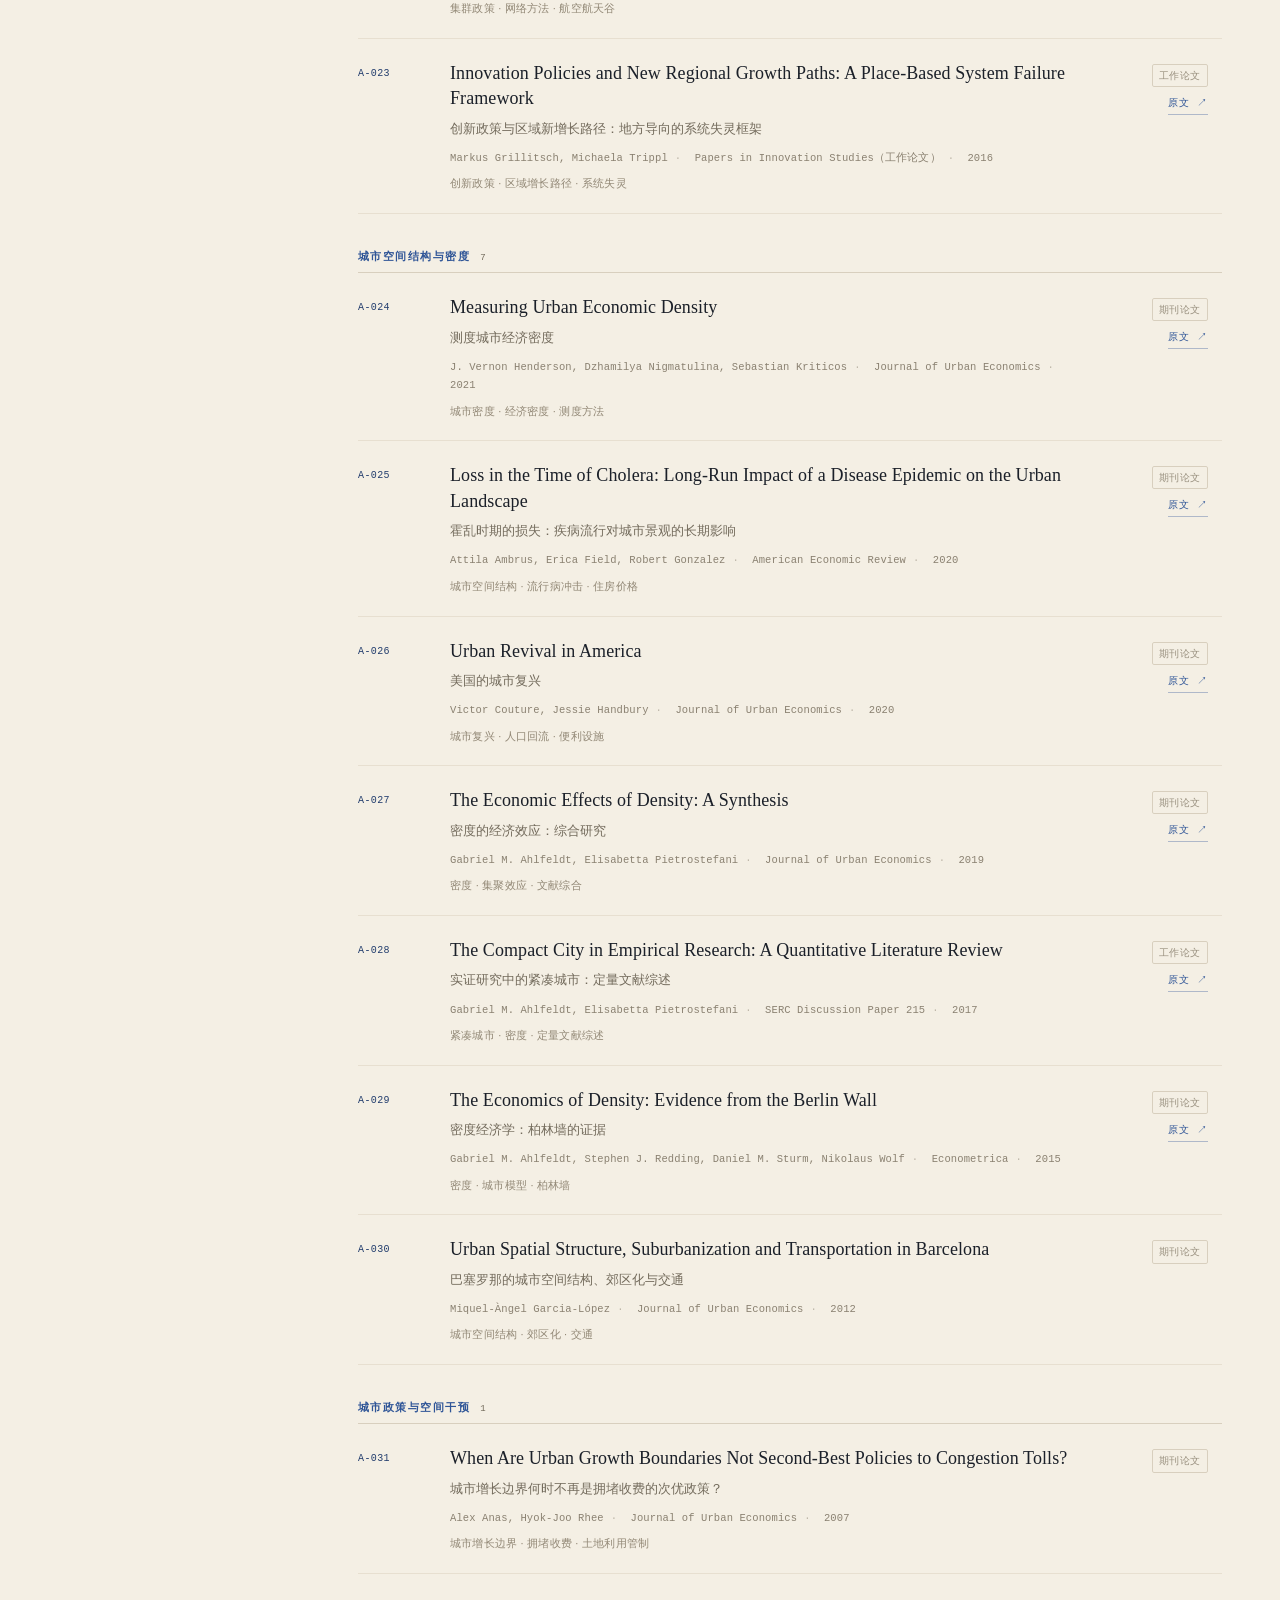
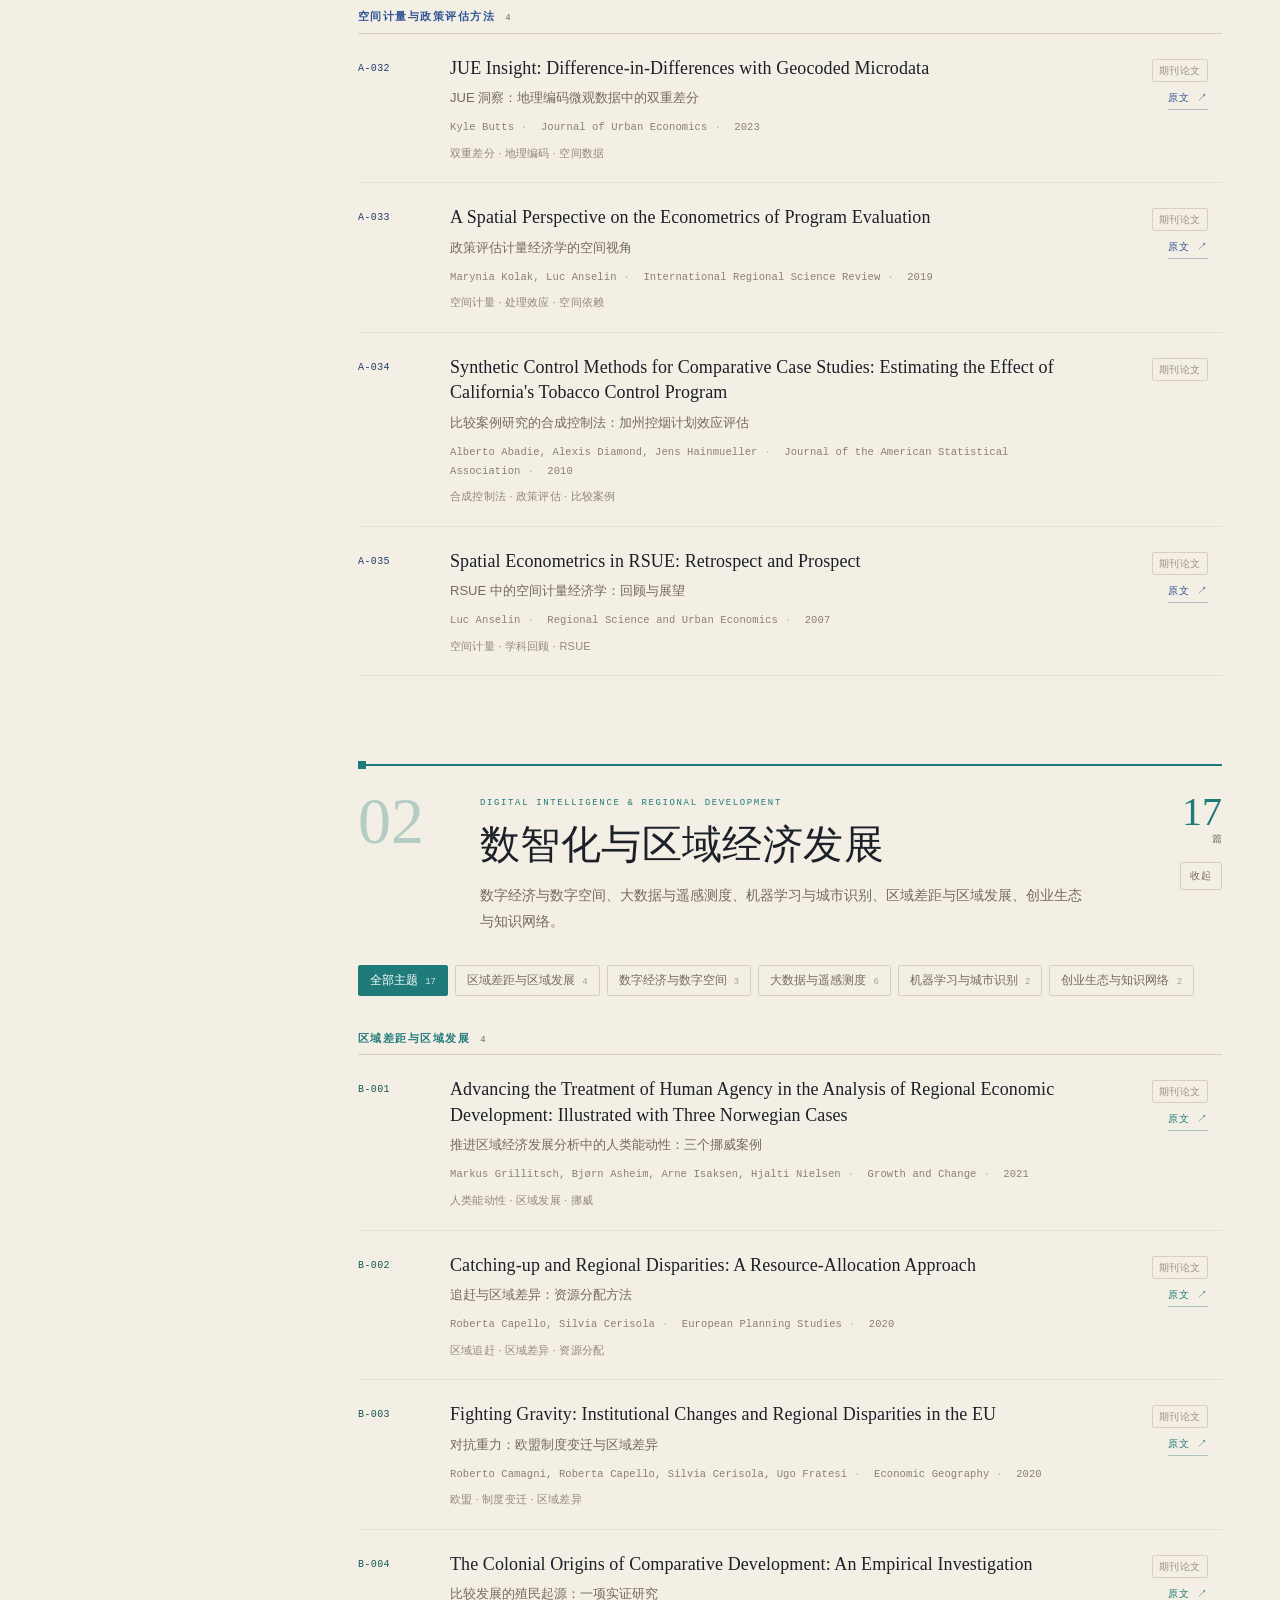
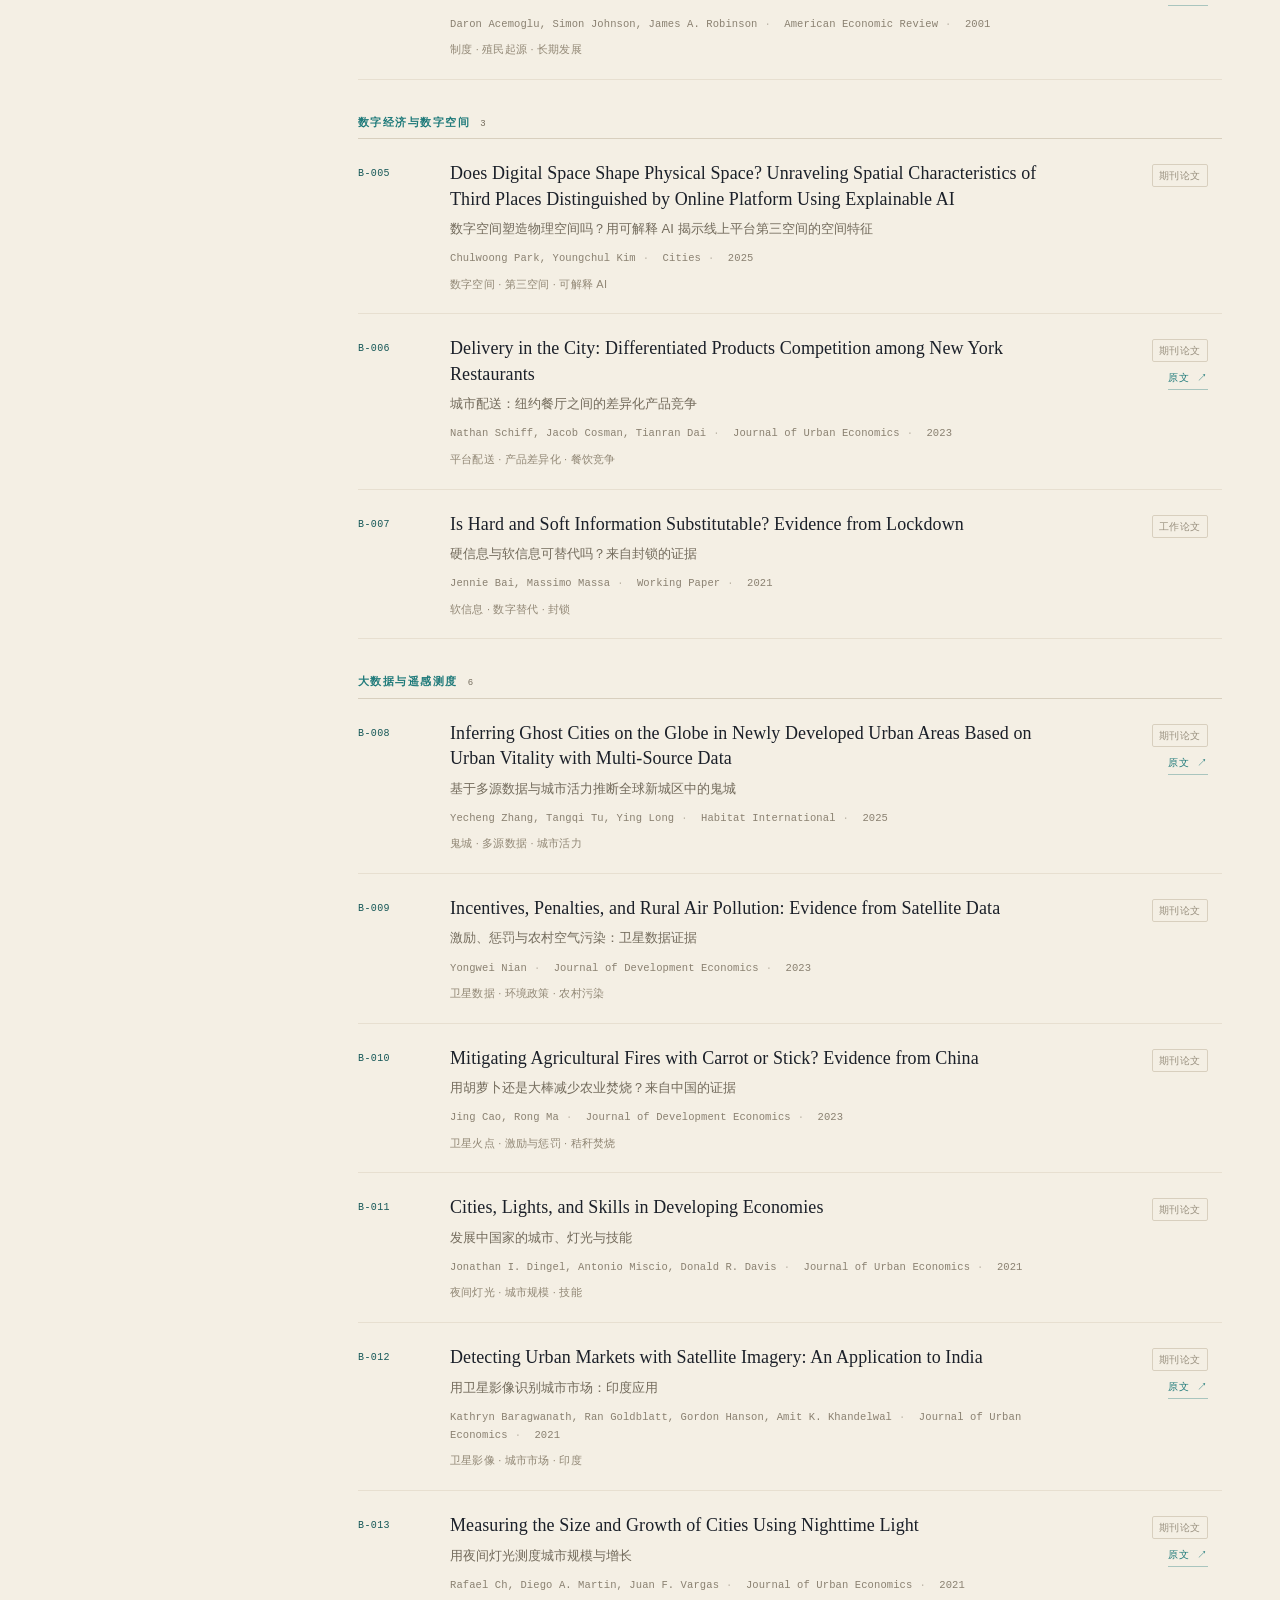
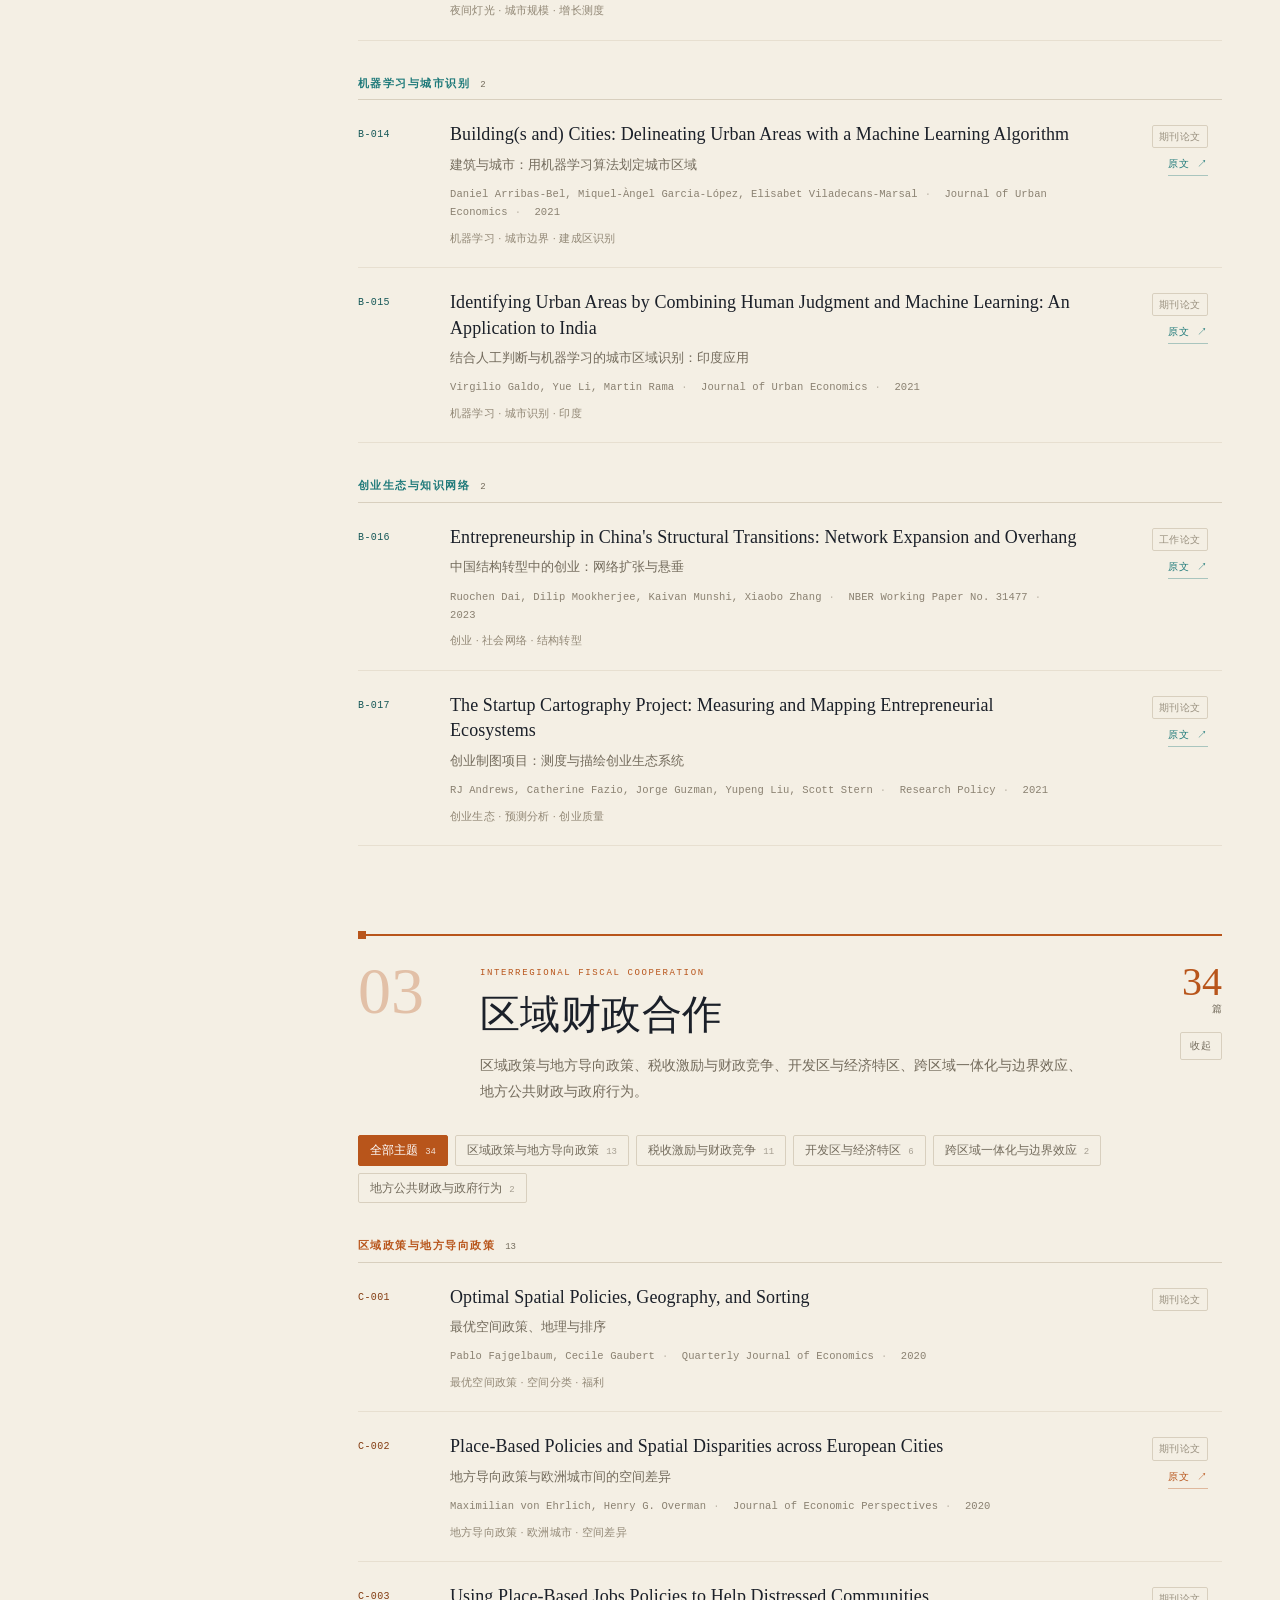
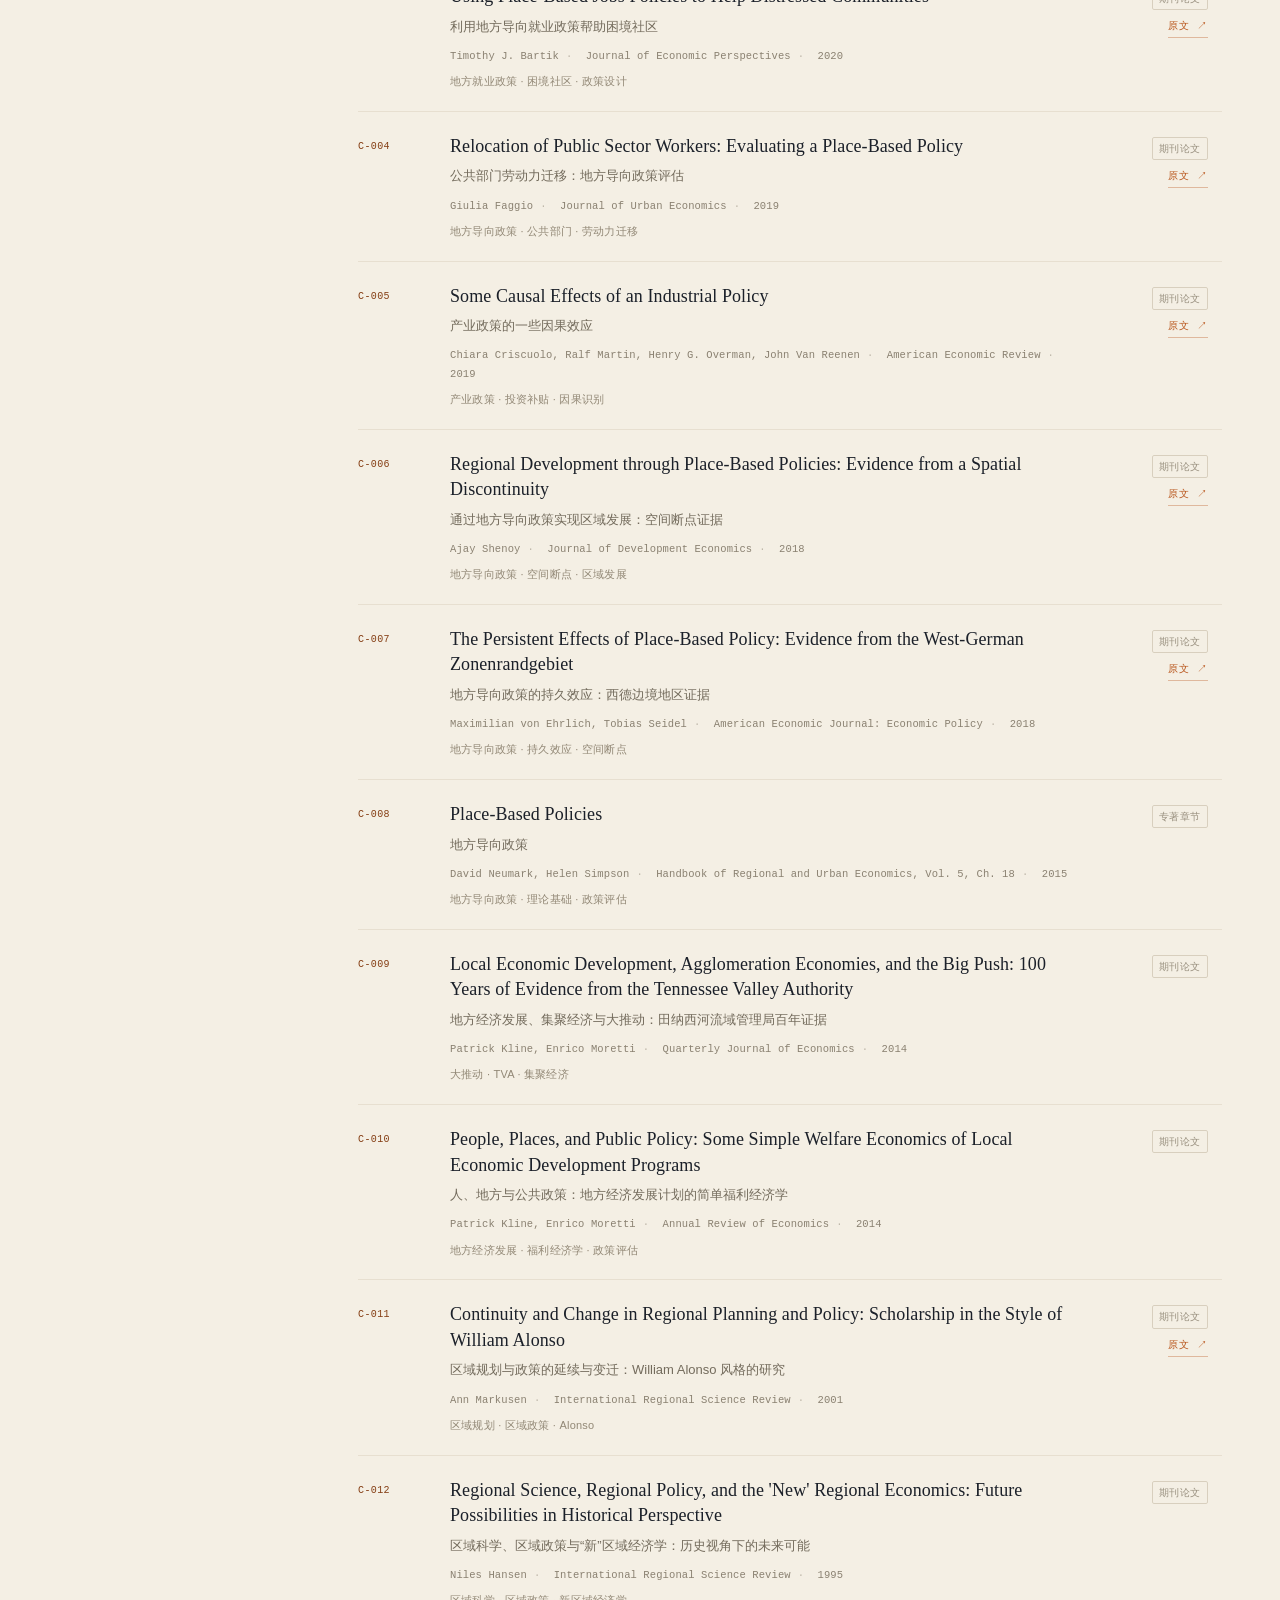
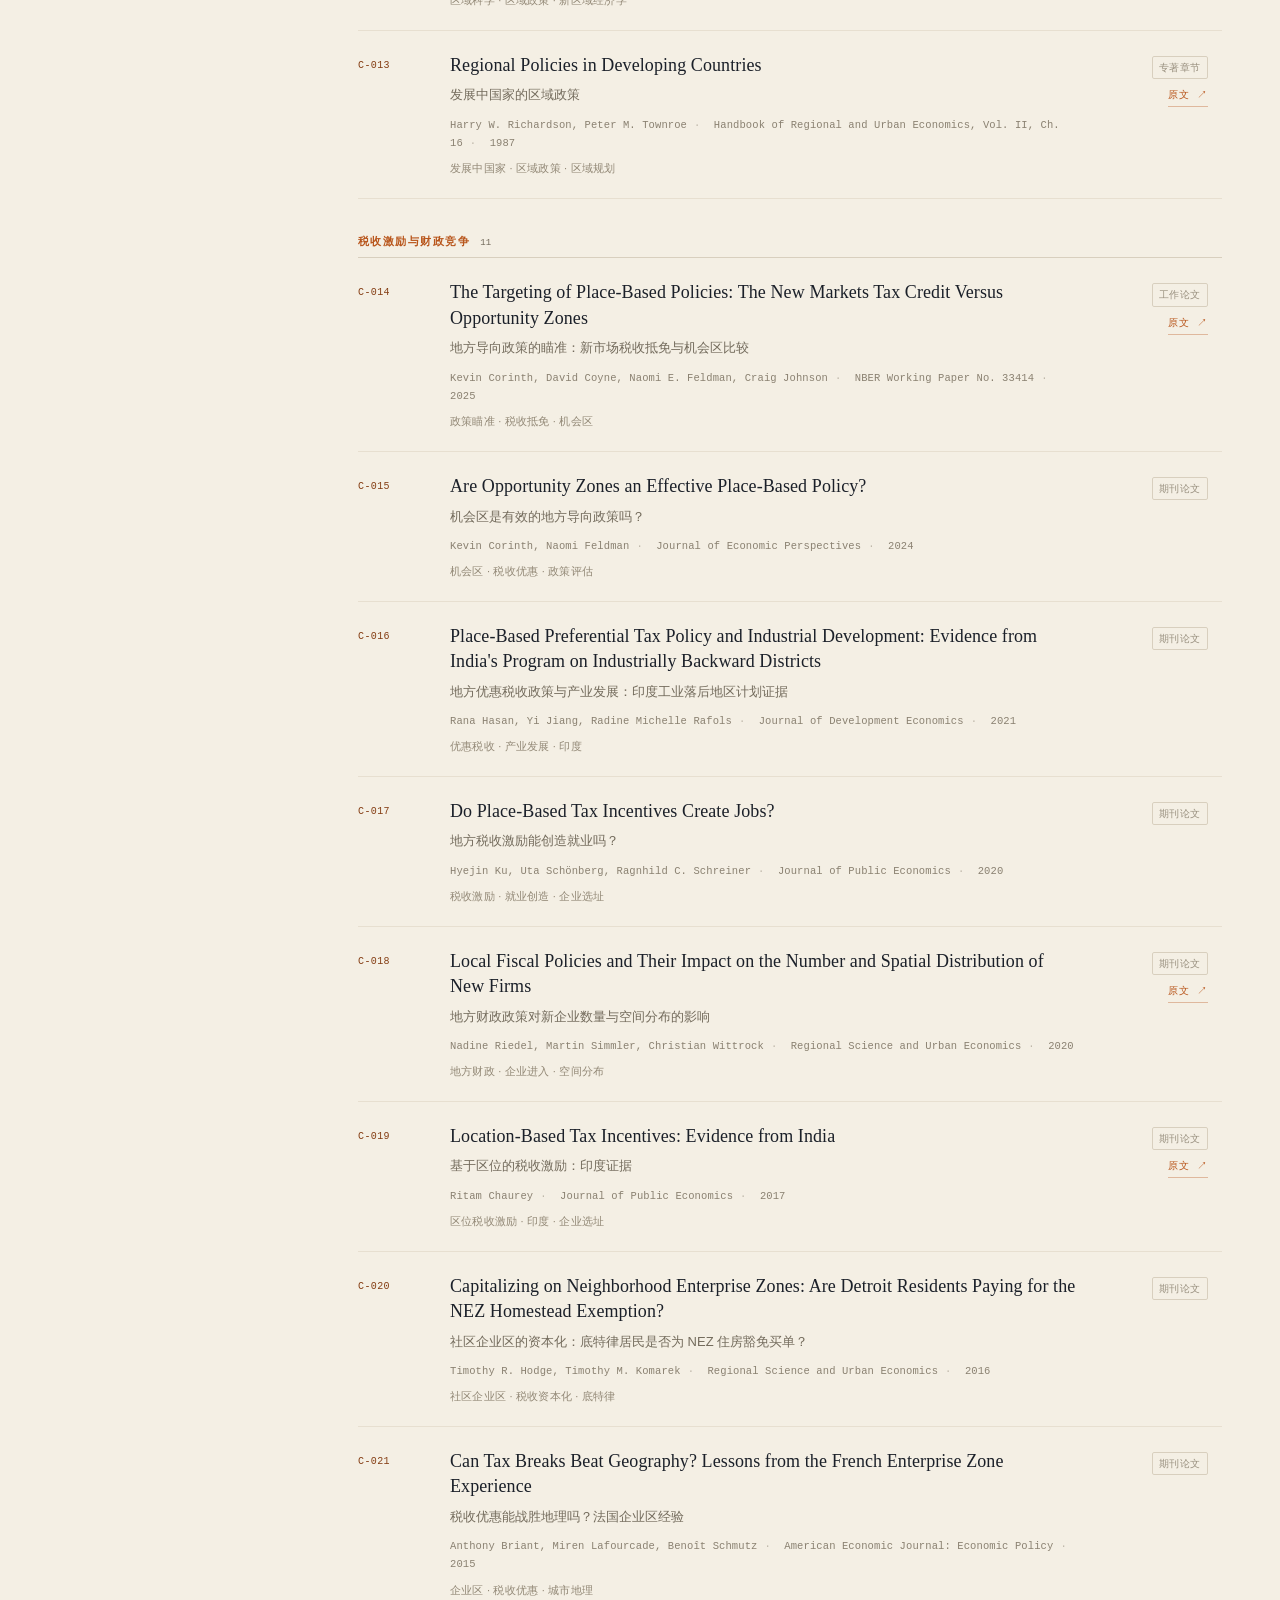
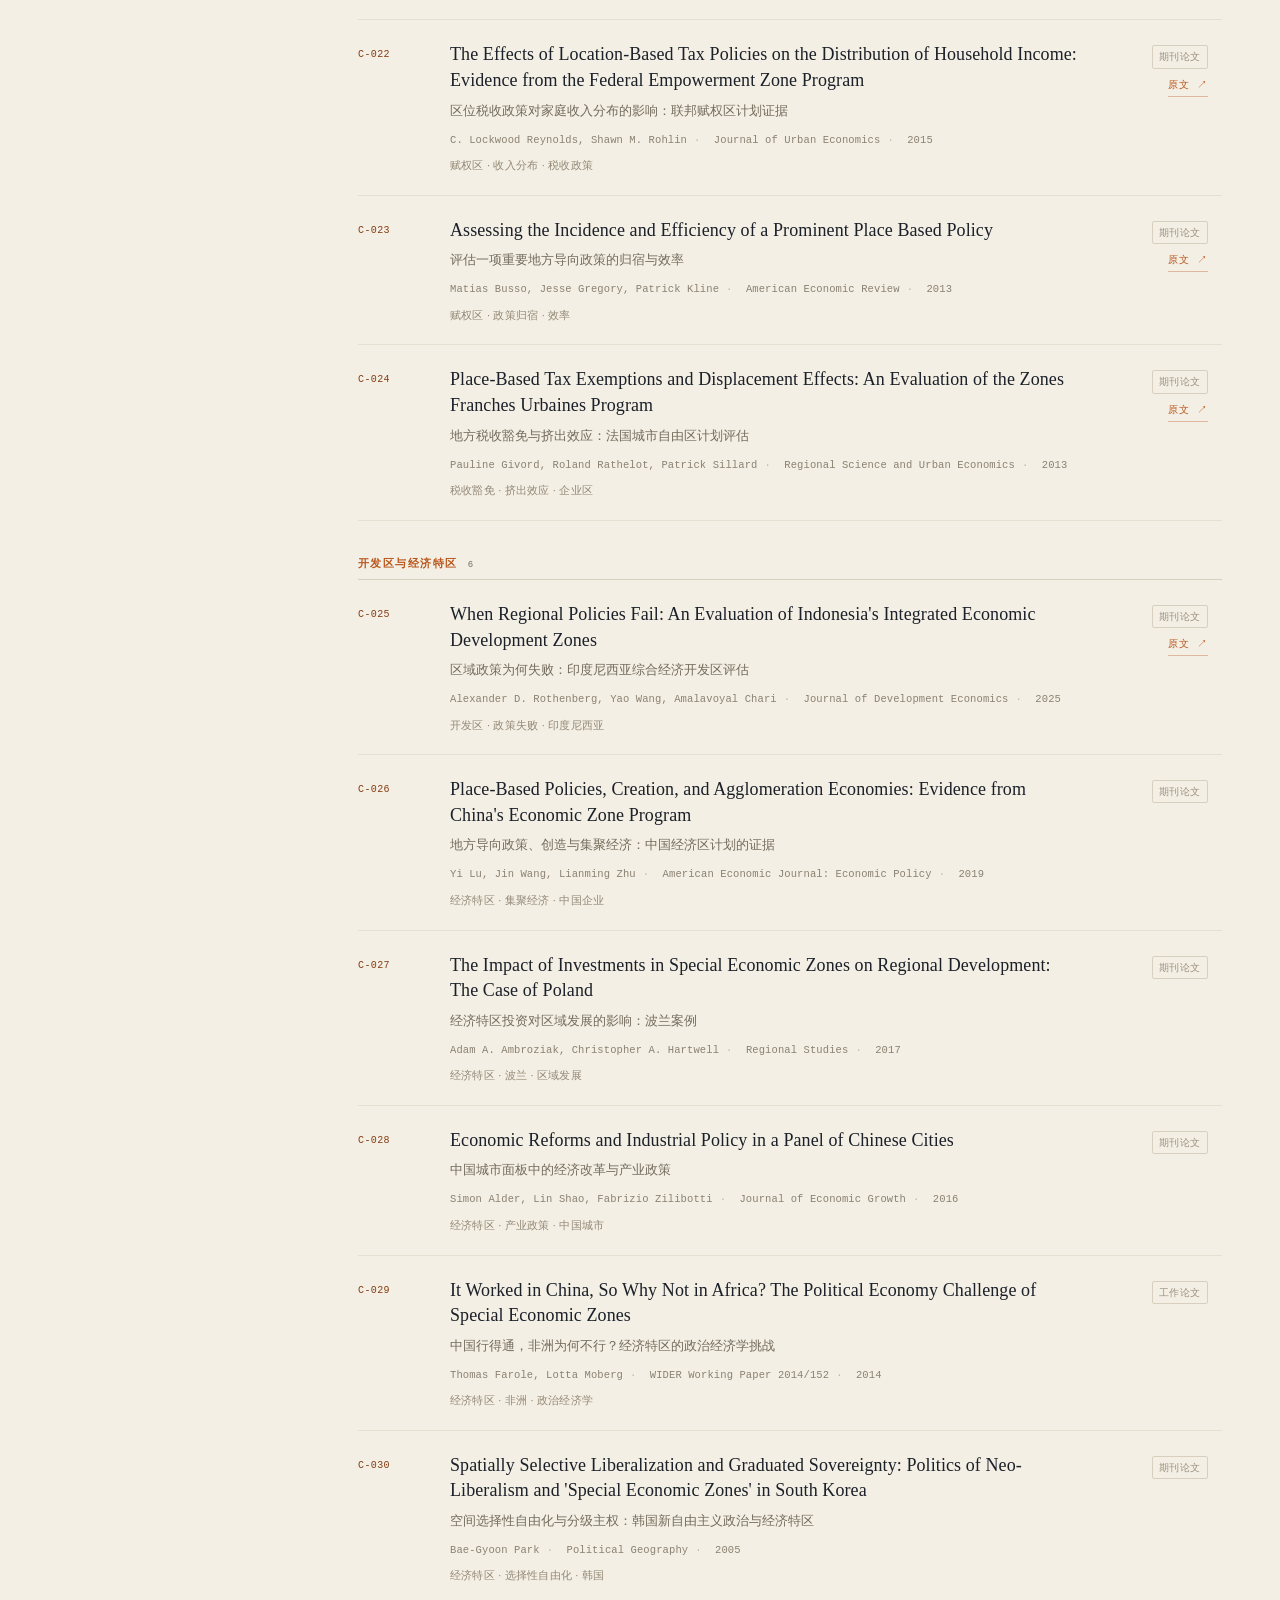
==== commit c0892e8f: "主界面改为区域与城市经济学知识库 标题、英文副题与首页说明换成新的知识库定位，静态页与全栈版同步更新。  Co-Authored-By: Claude Code <noreply@anthropic." ====
--- a/index.html
+++ b/index.html
@@ -4,7 +4,7 @@
 <head>
 <meta charset="UTF-8">
 <meta name="viewport" content="width=device-width, initial-scale=1.0">
-<title>专业英语课程 · 文献与案例库</title>
+<title>区域与城市经济学知识库</title>
 <link rel="icon" href="data:image/svg+xml,%3Csvg xmlns='http://www.w3.org/2000/svg' viewBox='0 0 64 64'%3E%3Crect width='64' height='64' fill='%239B3A2A'/%3E%3Ctext x='32' y='44' font-size='34' text-anchor='middle' fill='%23F8F2E5' font-family='serif'%3E%E8%8B%B1%3C/text%3E%3C/svg%3E">
 <script>document.documentElement.classList.add('js');</script>
 <style>
@@ -522,9 +522,9 @@
 
   <section class="masthead">
     <div>
-      <p class="eyebrow">PROFESSIONAL ENGLISH · COURSE READER</p>
-      <h1>文献与案例库<span class="dot">.</span></h1>
-      <p class="lede">四大研究模块，100 篇英文文献，44 个政策案例。<br>按主题编目，循着问题阅读。</p>
+      <p class="eyebrow">REGIONAL AND URBAN ECONOMICS KNOWLEDGE HUB</p>
+      <h1>区域与城市<br>经济学知识库<span class="dot">.</span></h1>
+      <p class="lede">面向区域与城市经济学学科建设和学术研究，系统整合国内外经典文献、前沿学术成果、政策研究资料与典型实践案例，构建集知识积累、文献研读、案例教学、学术研究和智能知识服务于一体的专业知识基础设施。</p>
     </div>
     <aside class="issue" aria-label="课程编目信息">
       <div>
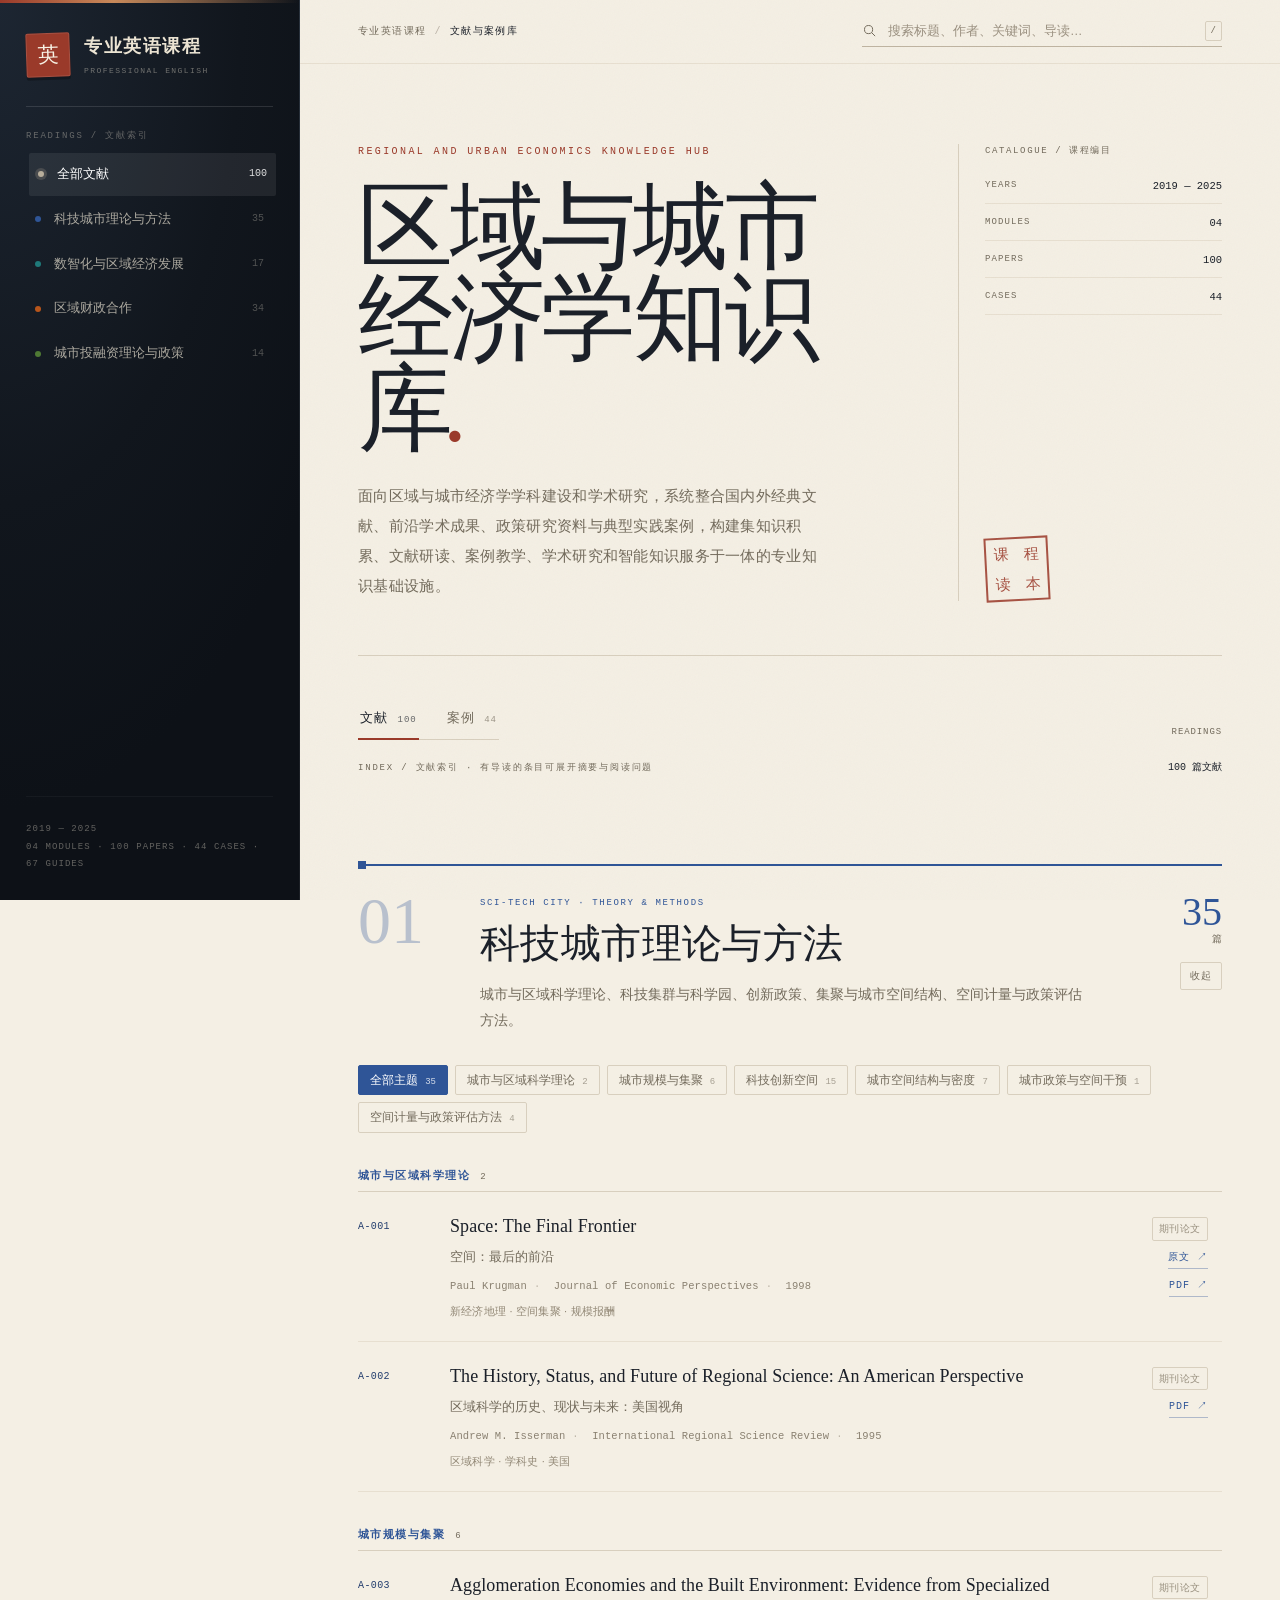
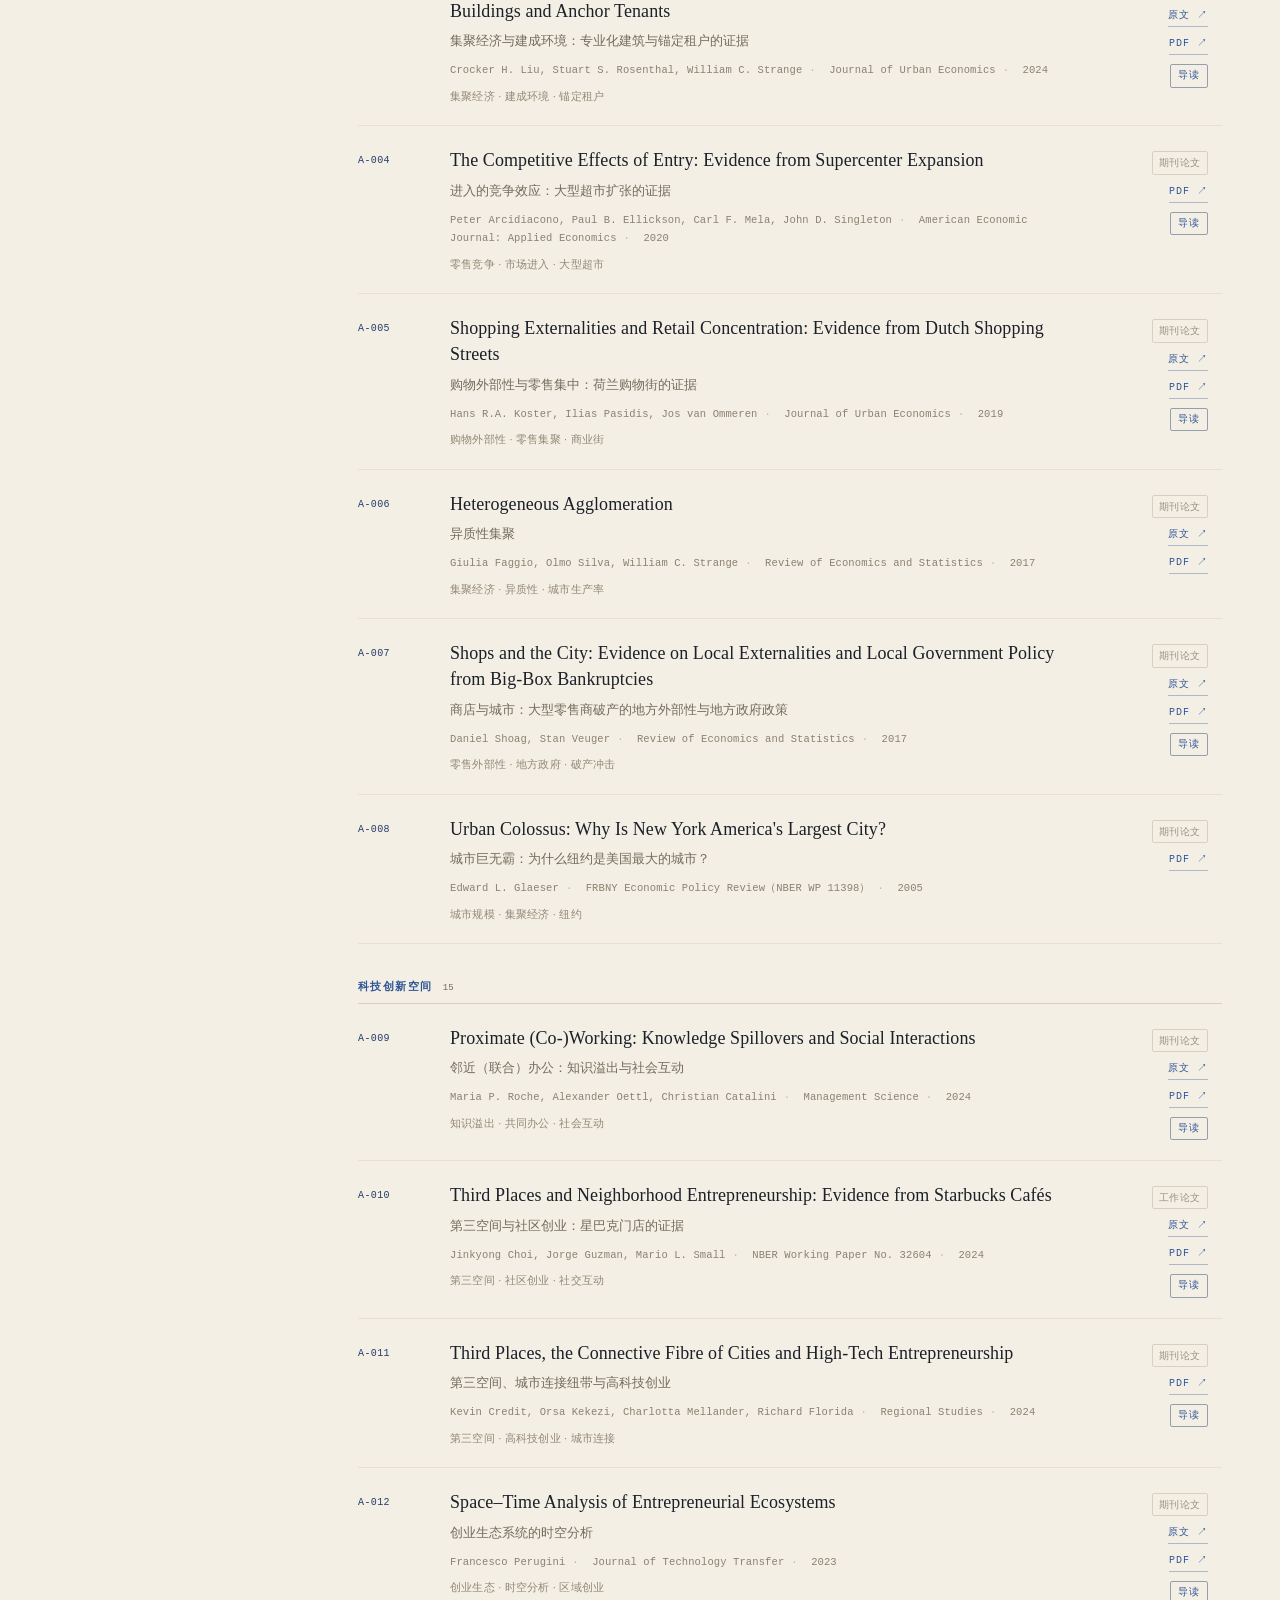
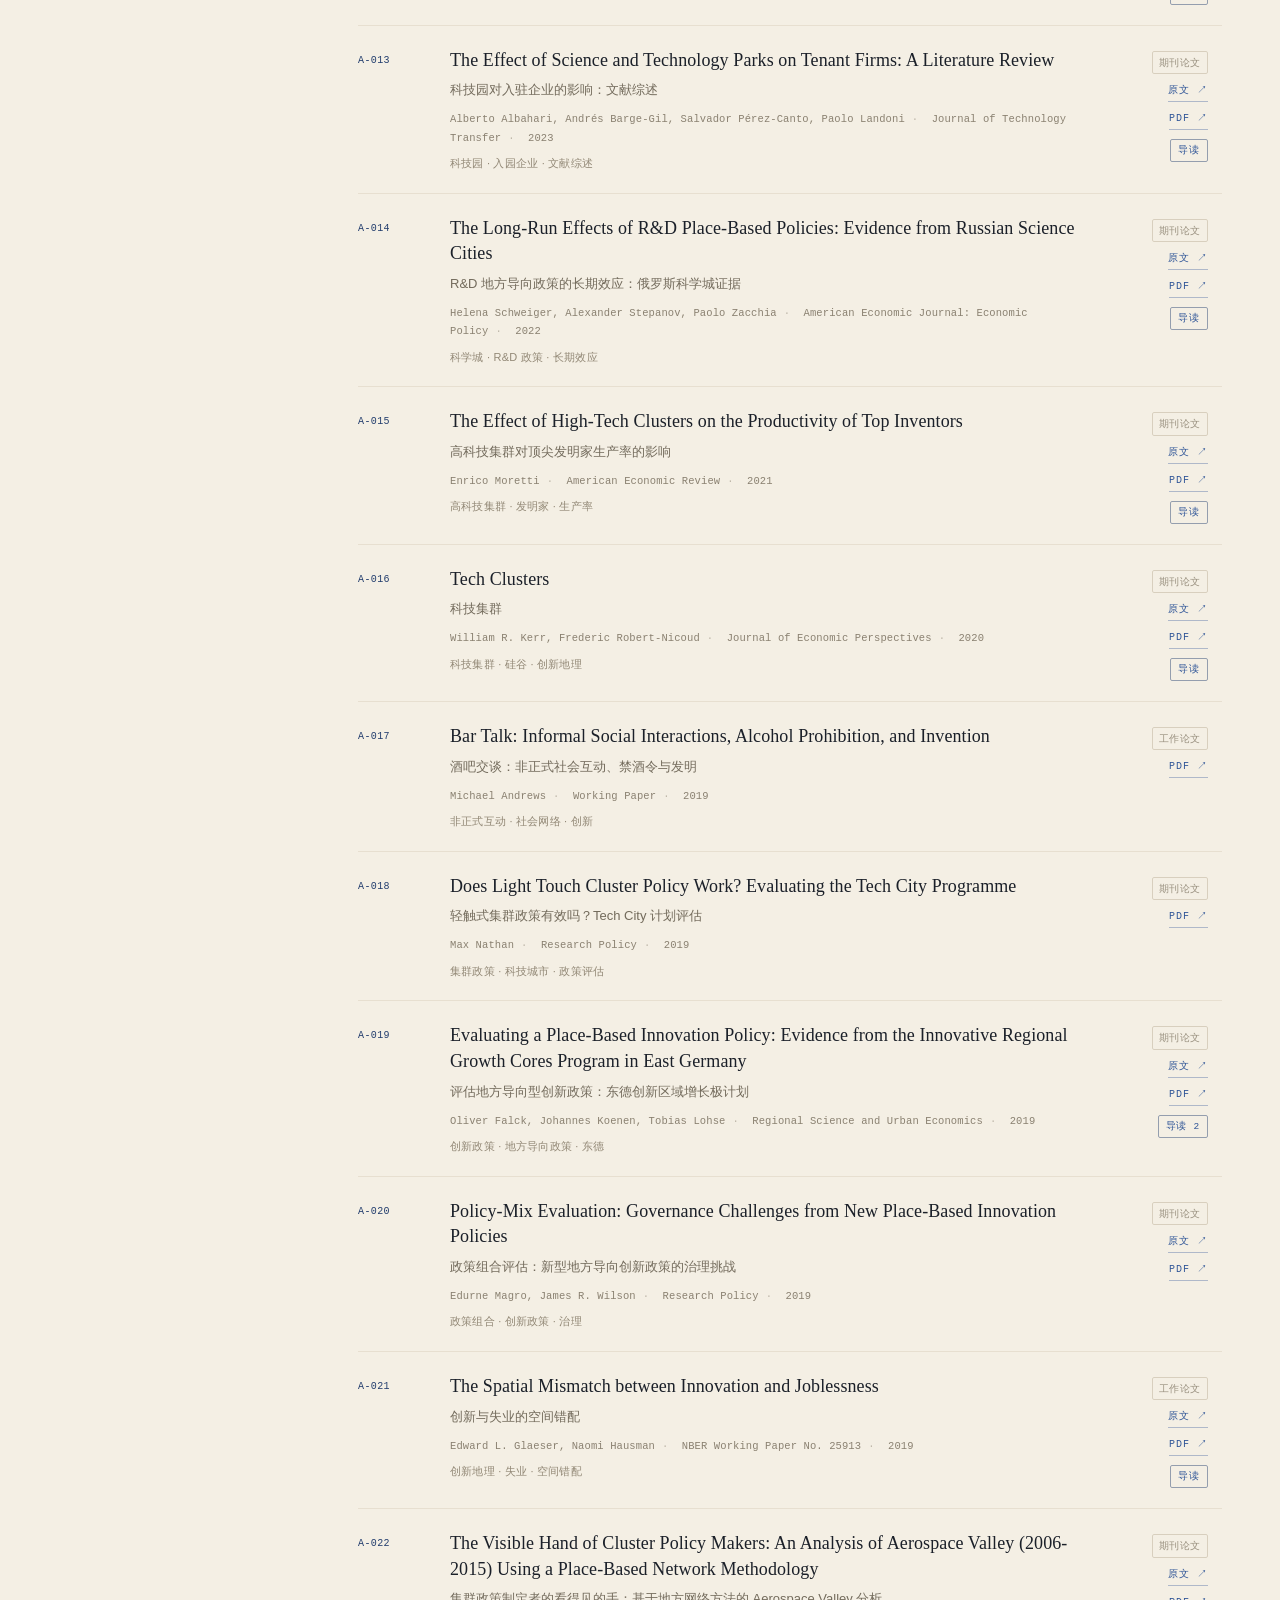
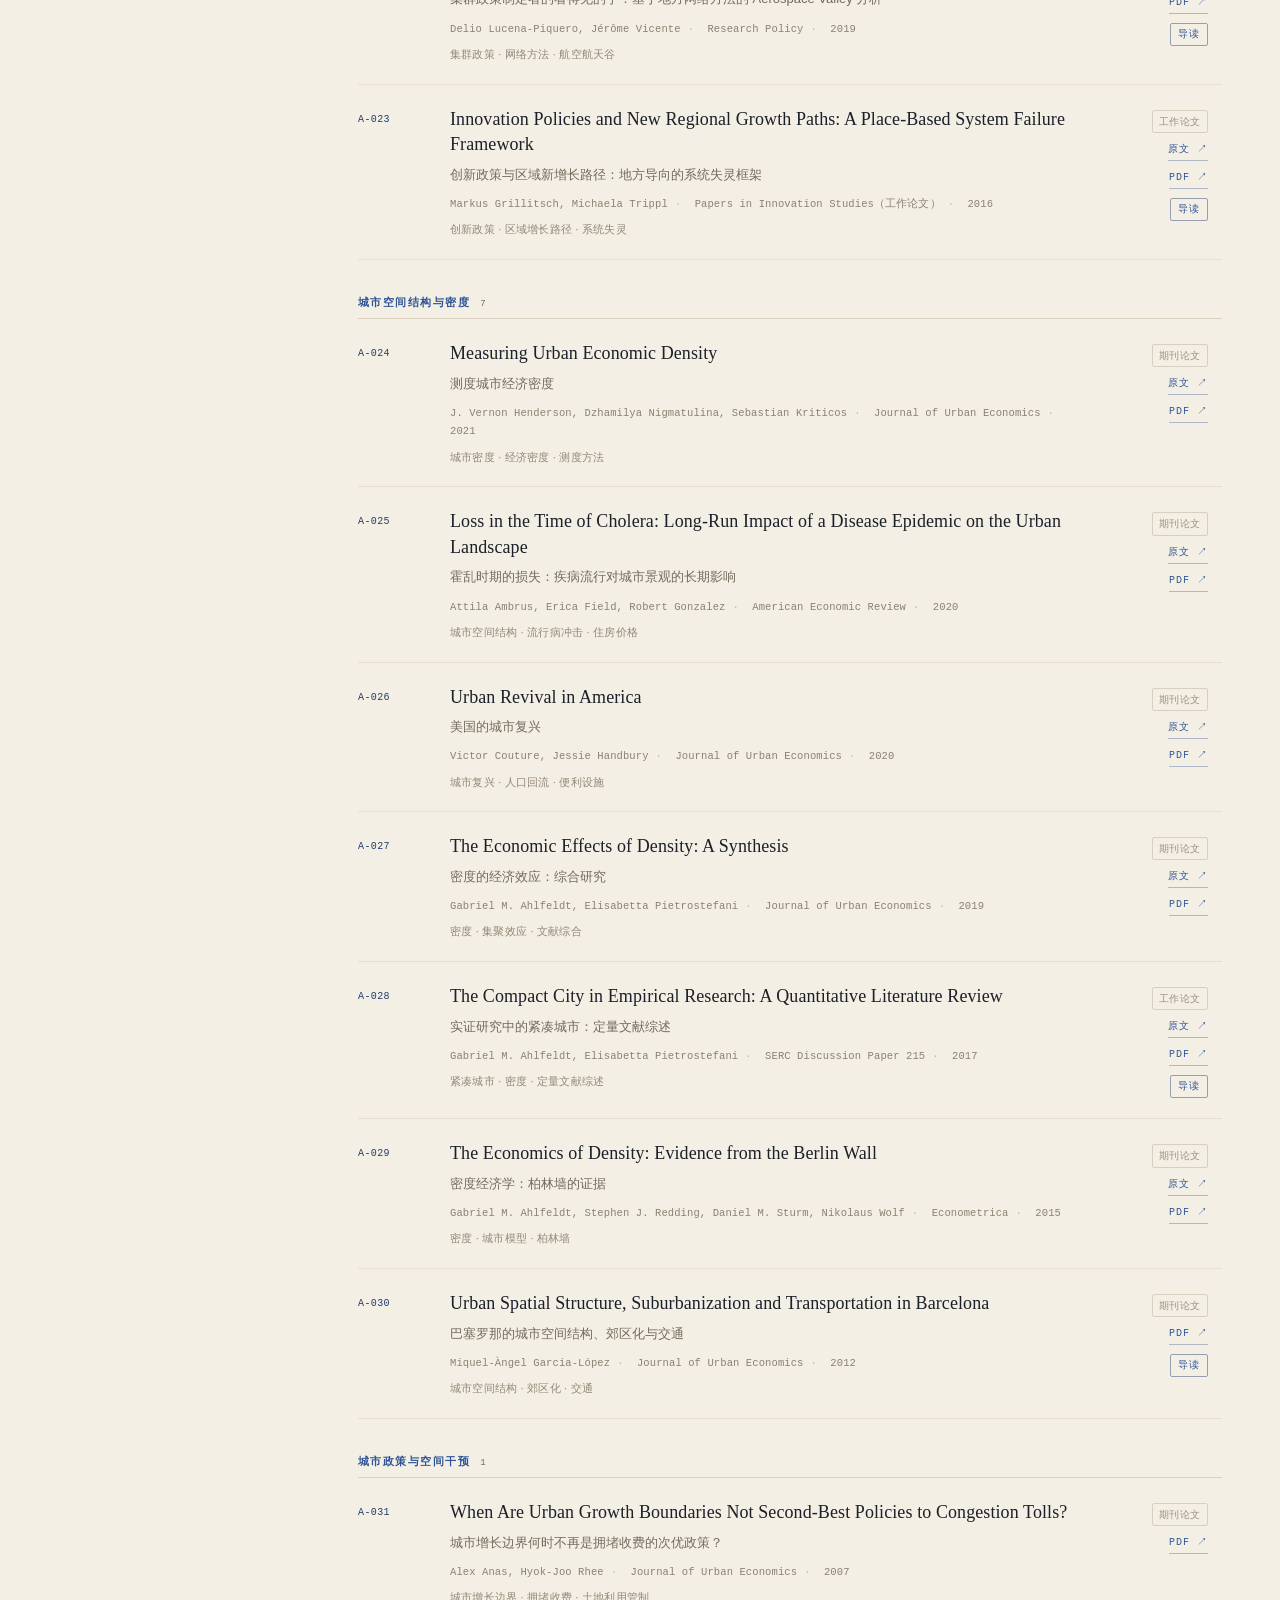
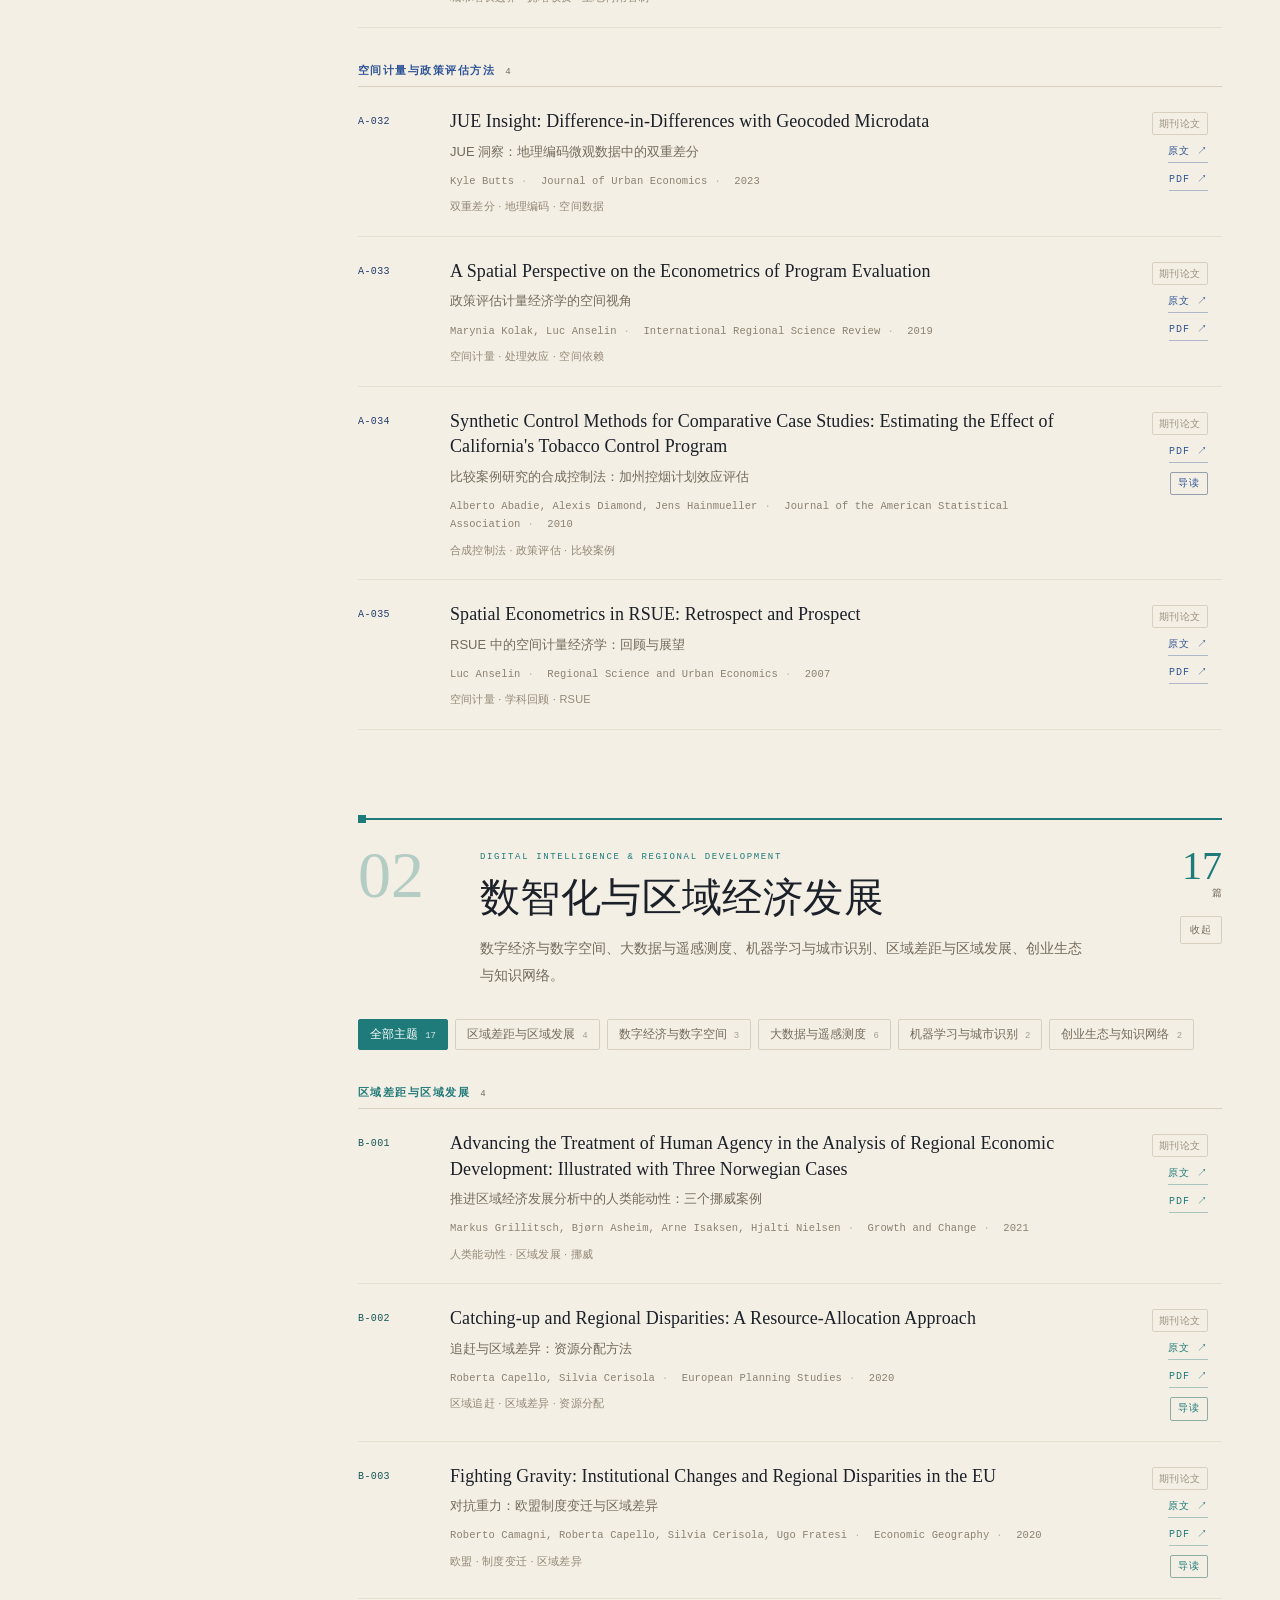
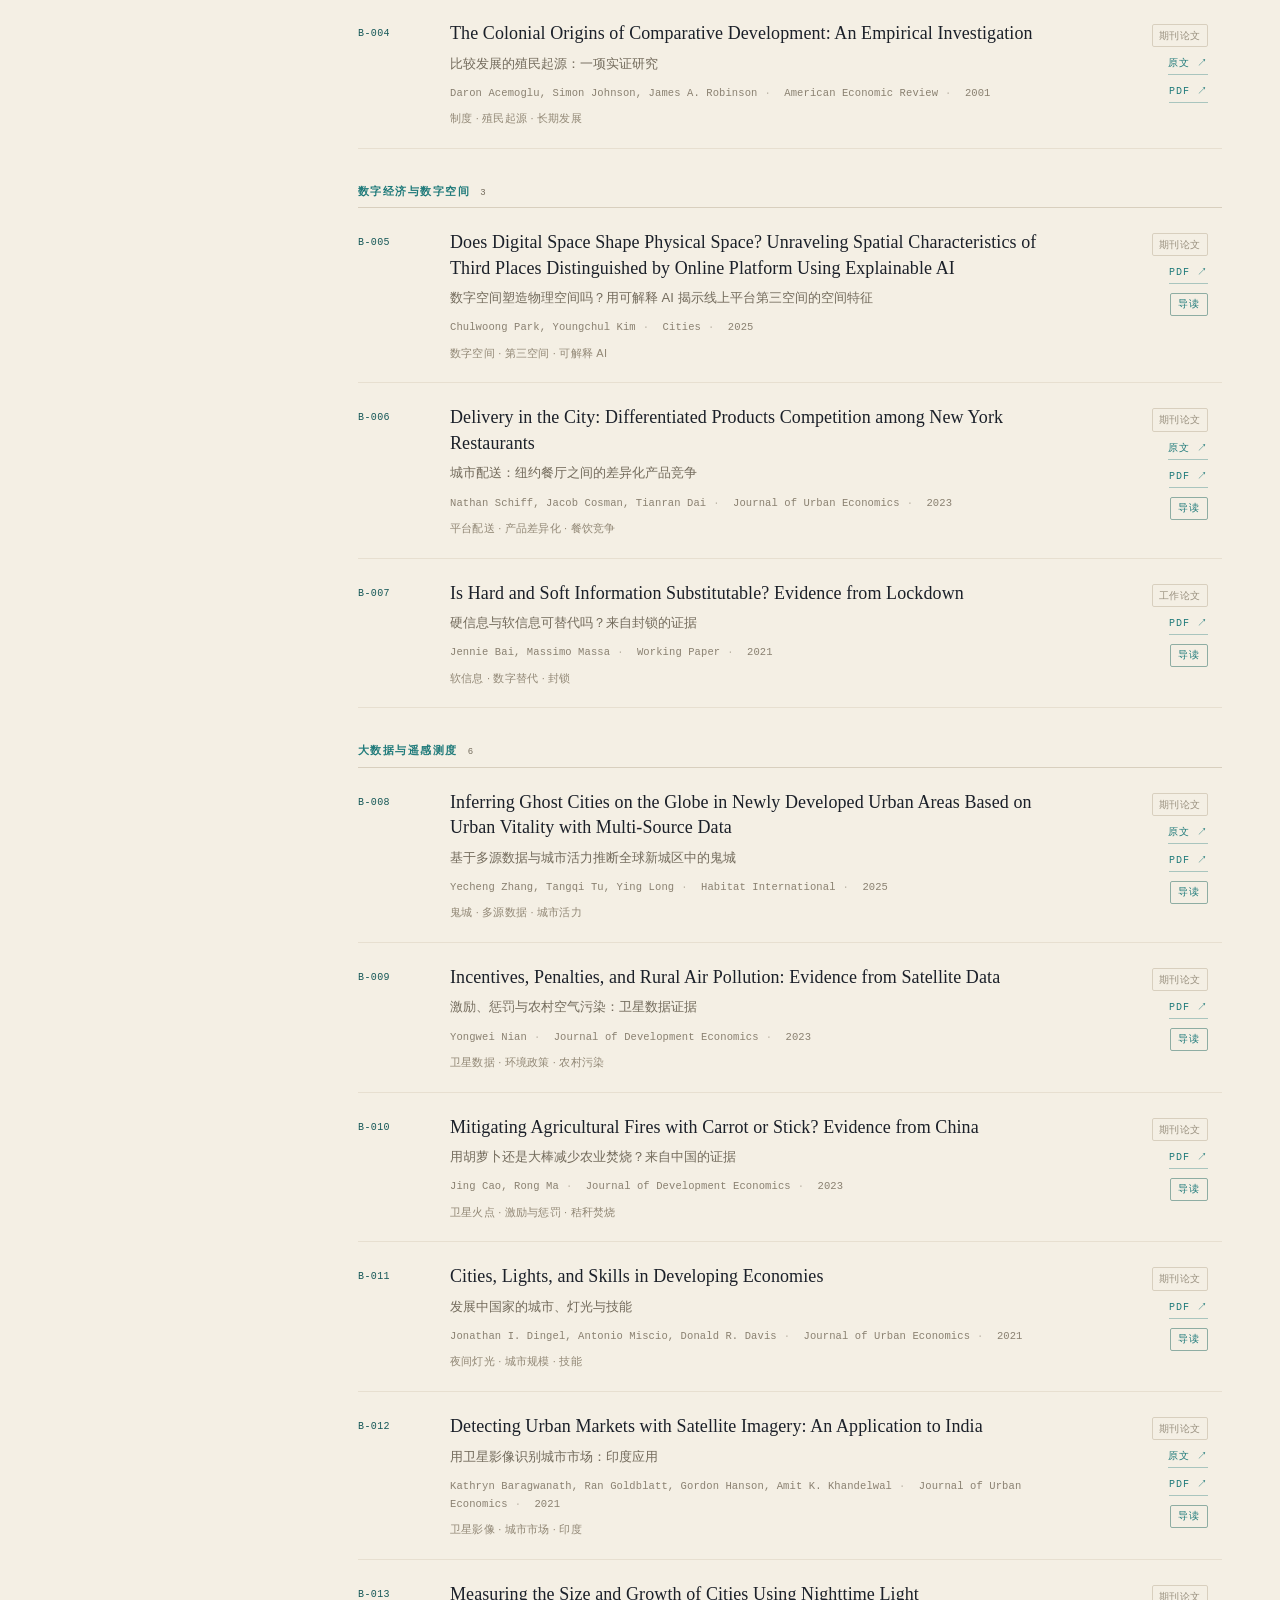
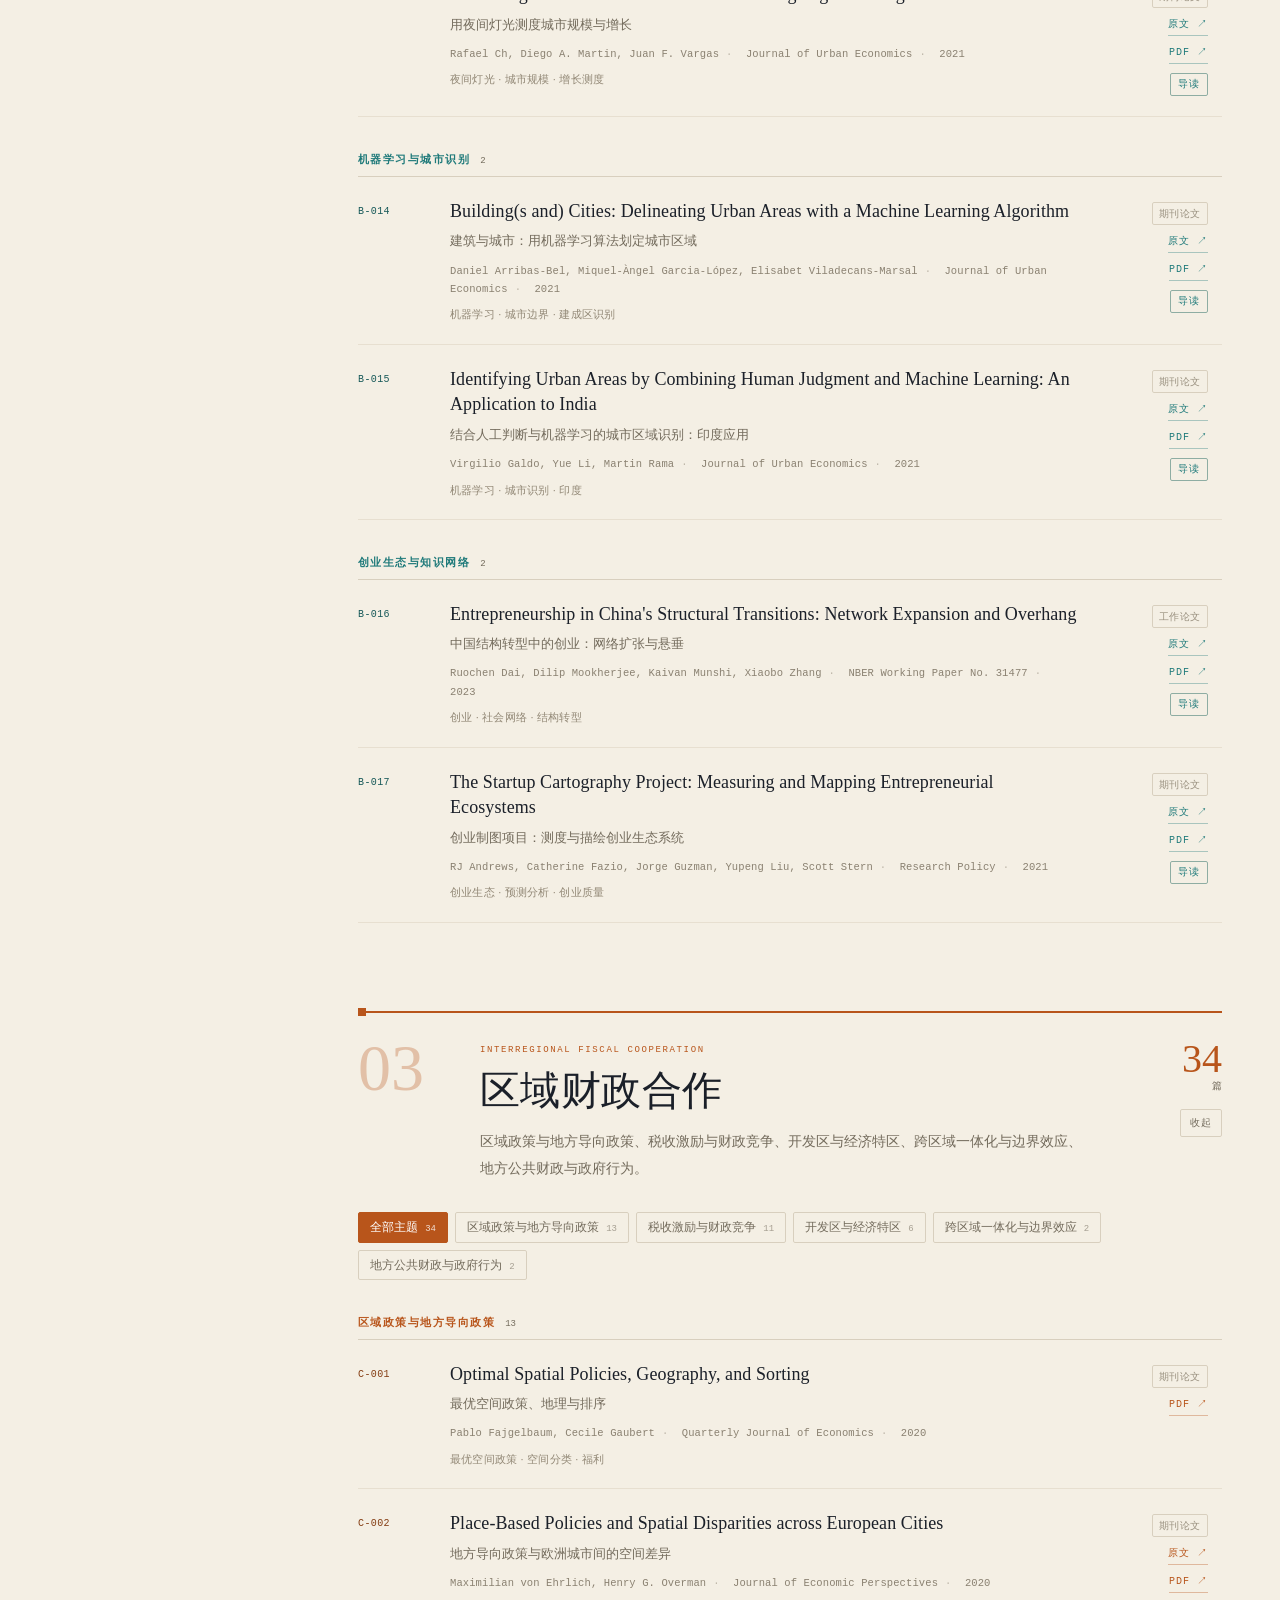
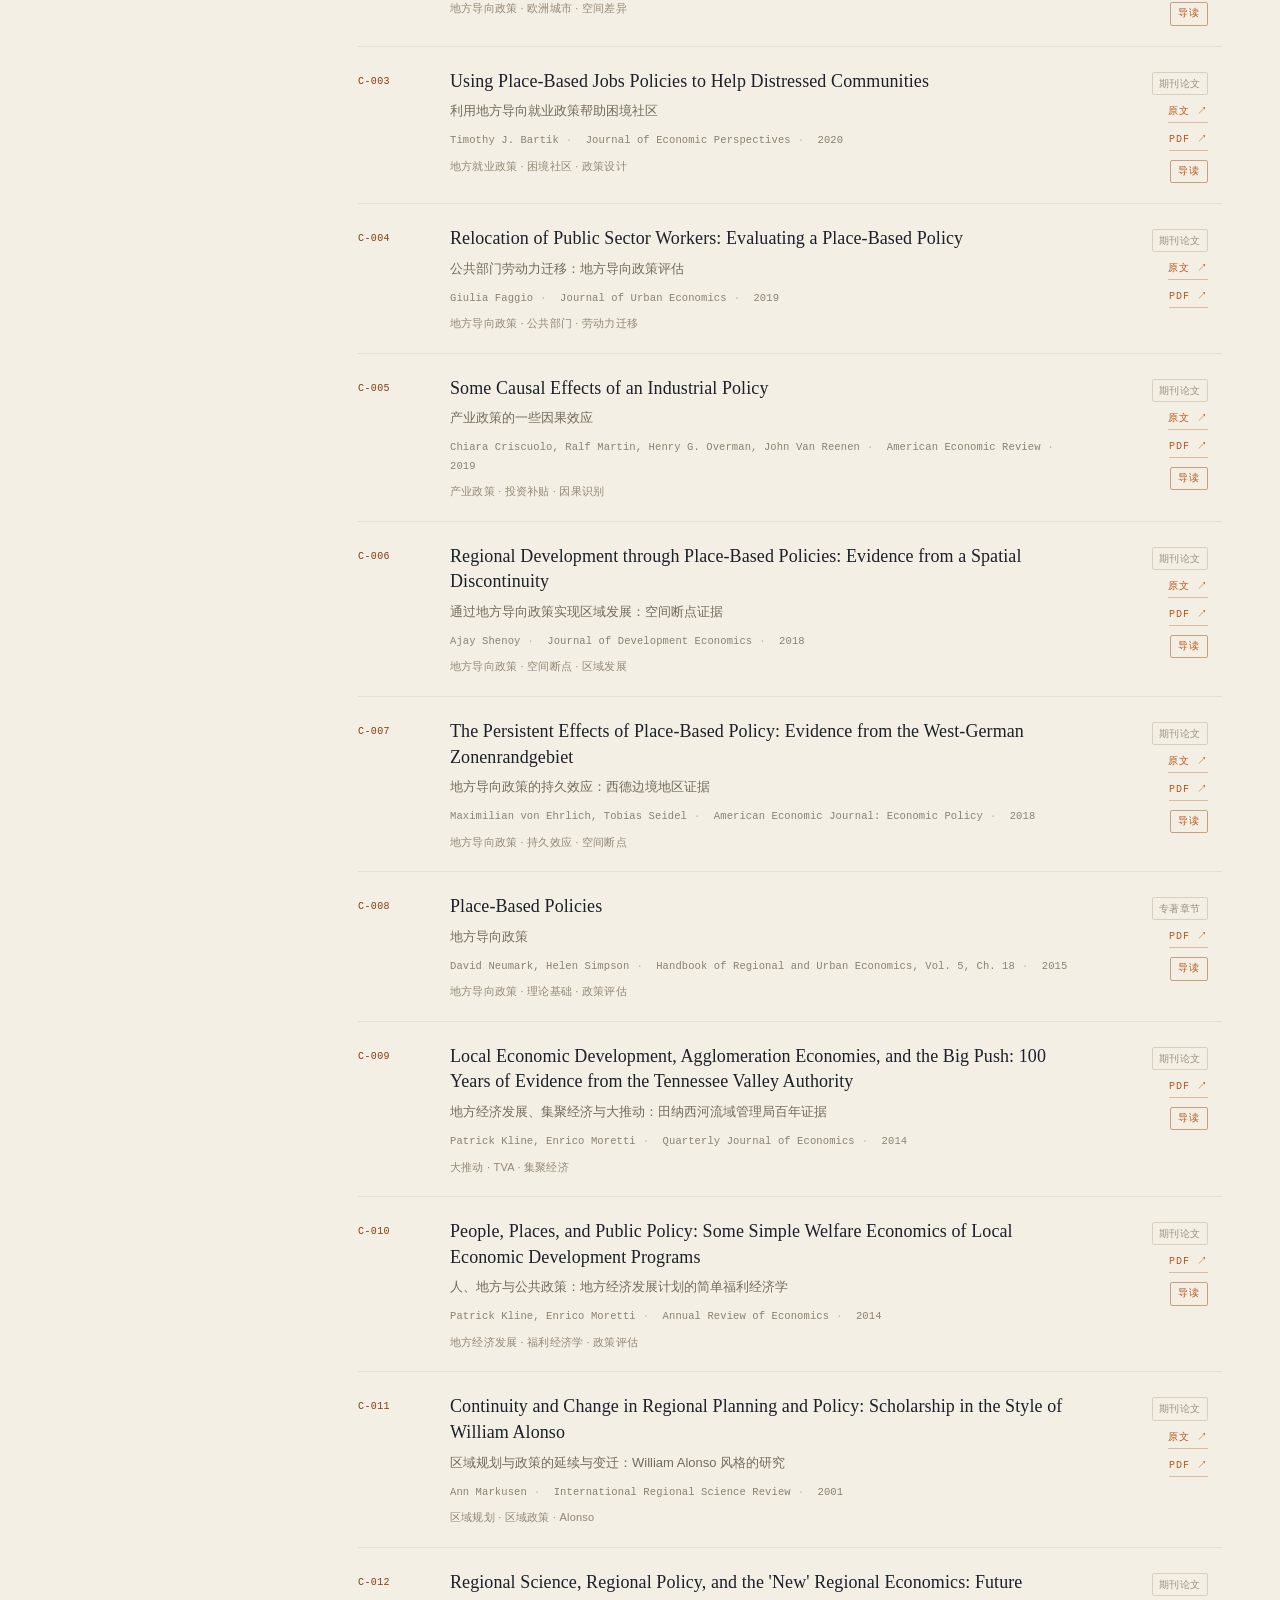
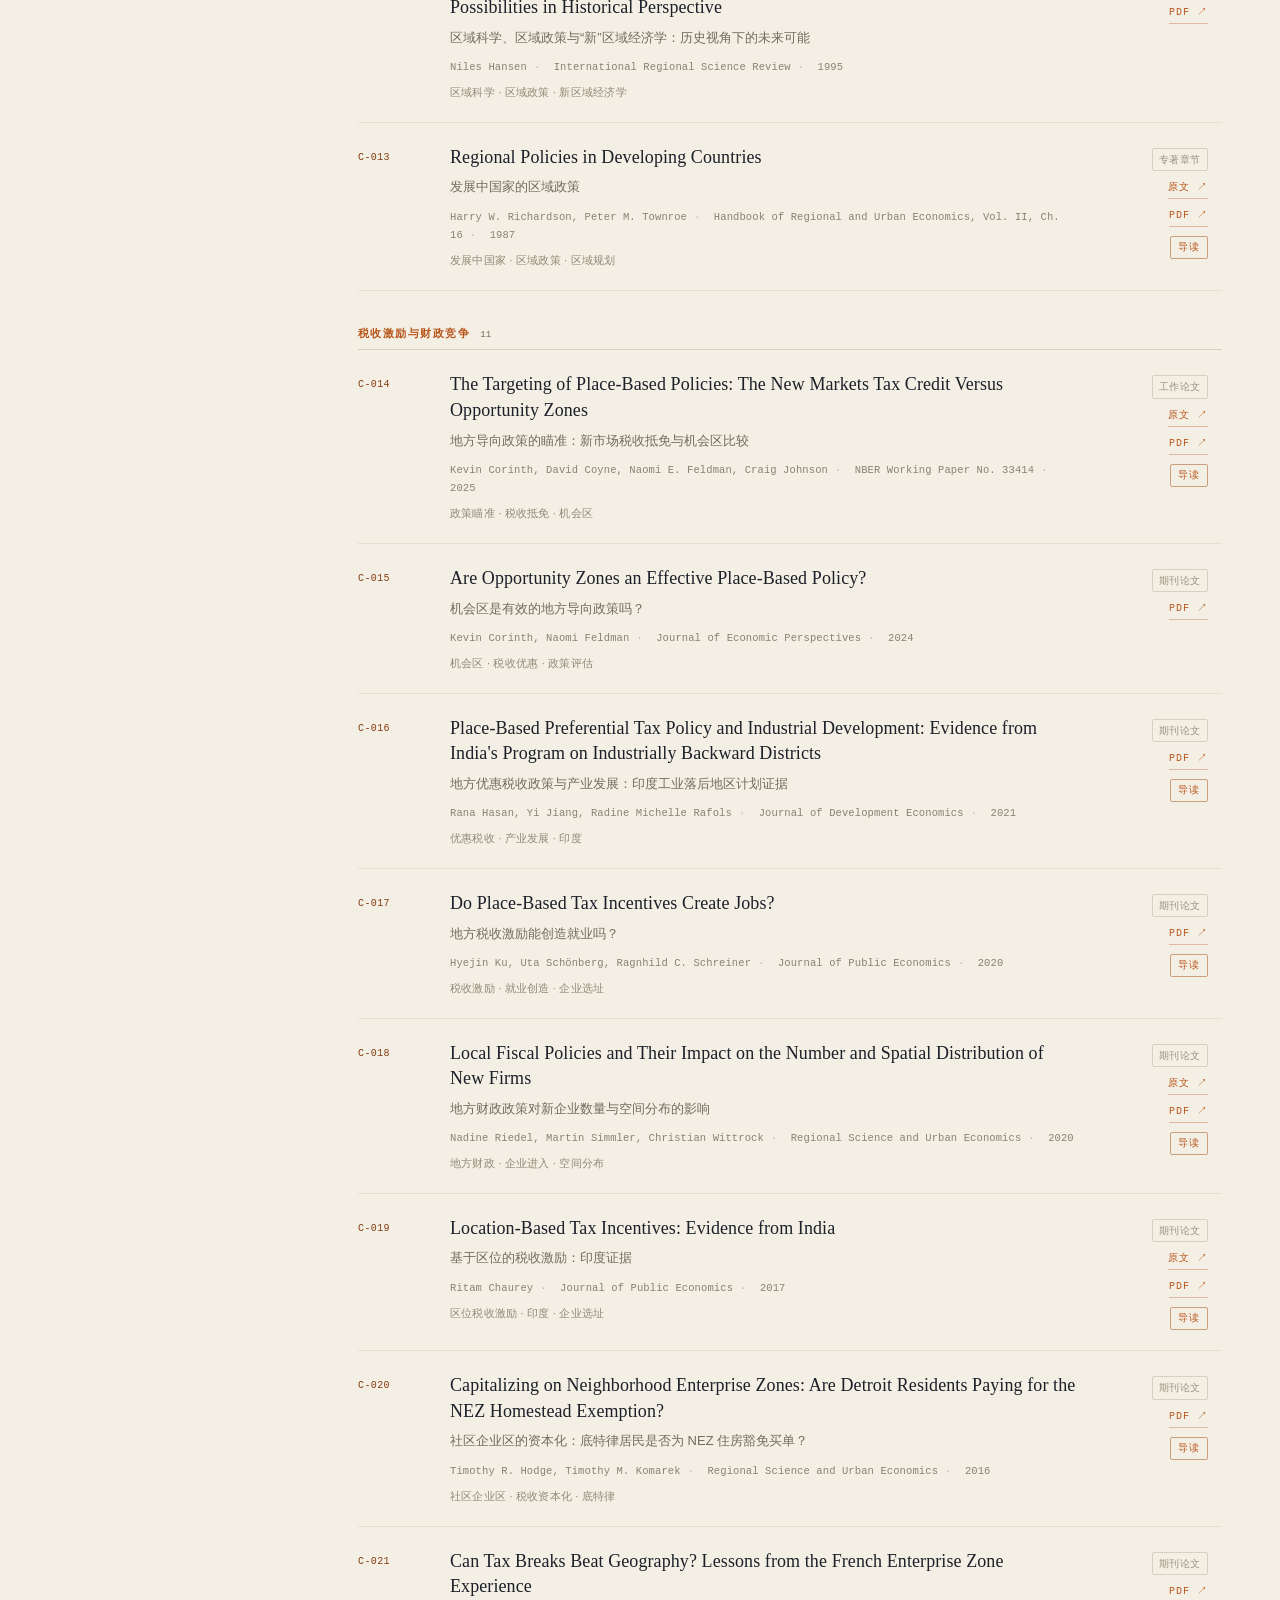
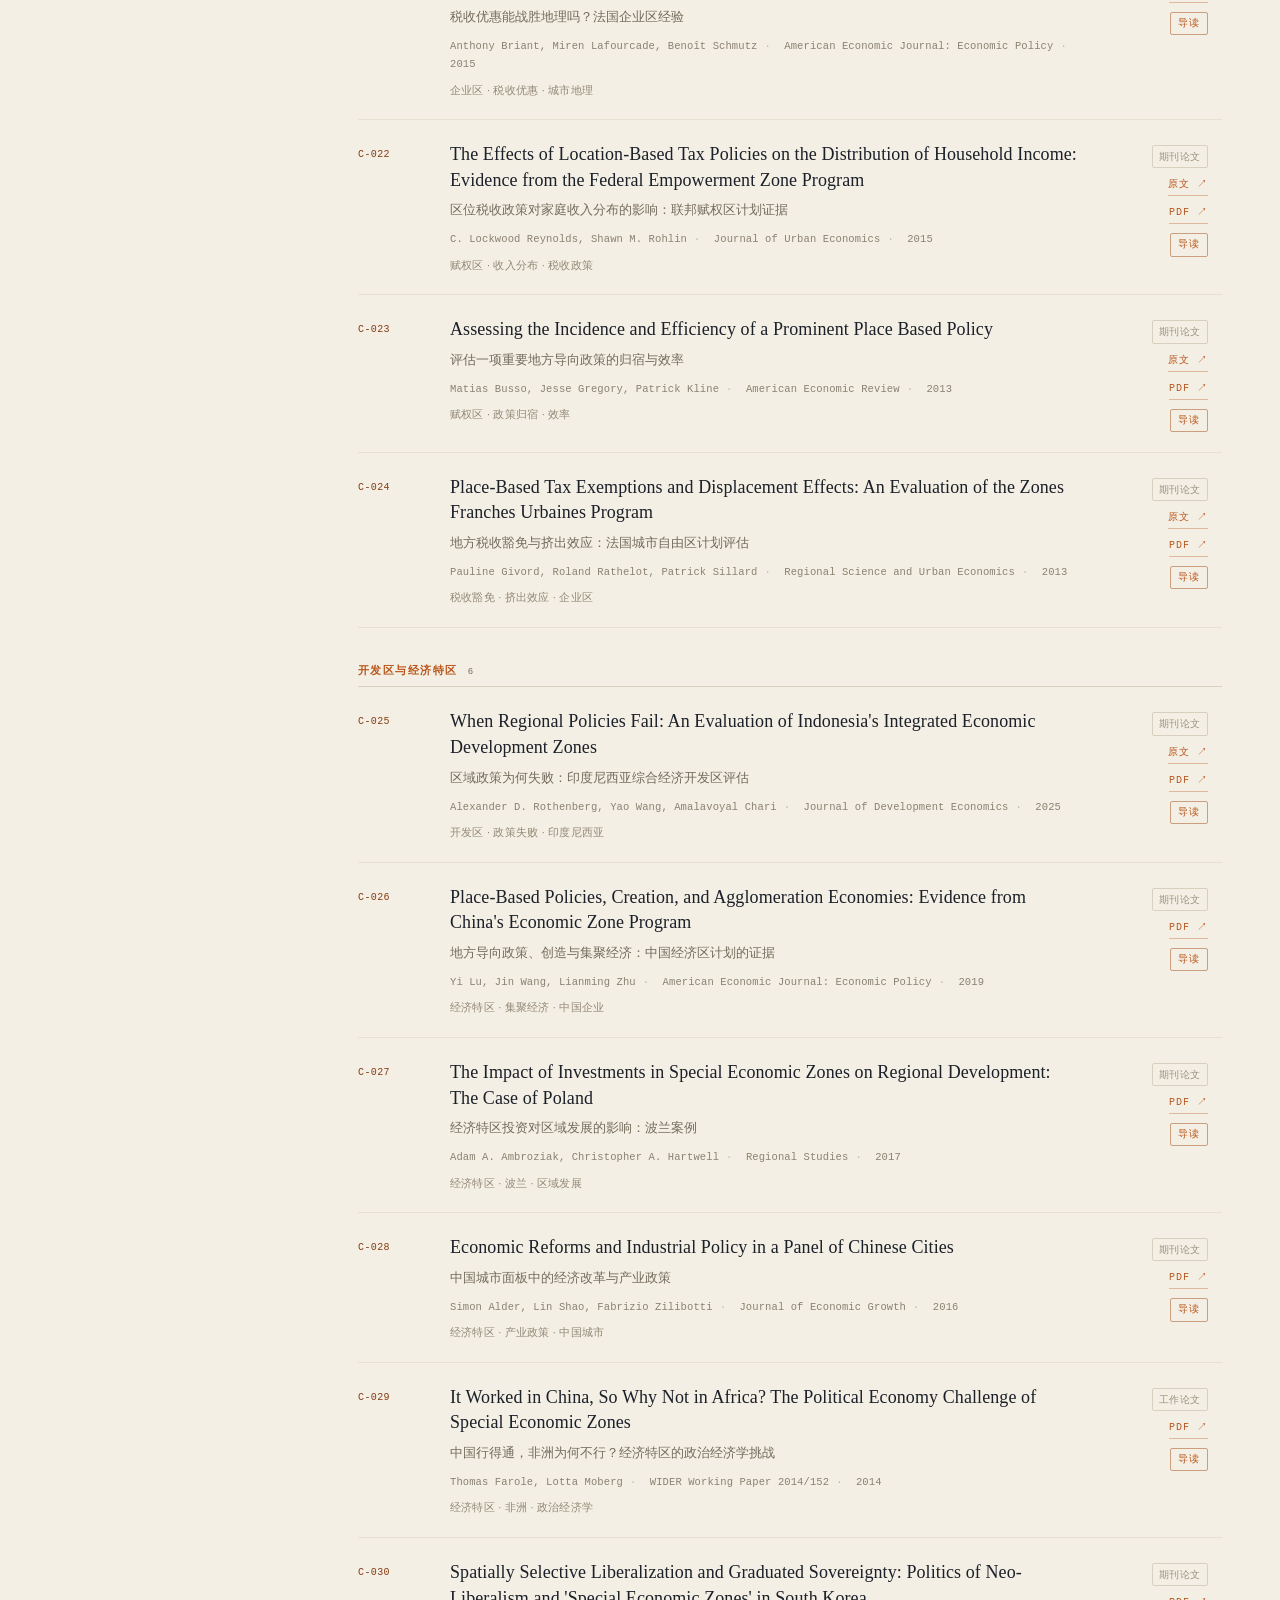
==== commit a7909012: "文献条目内嵌学生导读，补齐 100 篇 PDF - 67 份导读按 paperId 挂到对应文献卡片，点「导读」展开摘要、关键词与阅读问题 - 补入 A-003、C-011、C-012 三篇 PDF，" ====
--- a/index.html
+++ b/index.html
@@ -314,6 +314,41 @@
 }
 .paper-link:hover{opacity:.65;border-color:var(--mc)}
 
+/* ---------- reading guides ---------- */
+.guide-toggle{
+  border:1px solid color-mix(in srgb,var(--mc) 40%,var(--line));
+  background:transparent;color:var(--mc);cursor:pointer;border-radius:2px;
+  padding:3px 7px;font-family:var(--mono);font-size:9.5px;letter-spacing:.08em;
+  transition:background .2s,color .2s;
+}
+.guide-toggle:hover{background:var(--mc);color:#fff}
+.guide-panel{
+  grid-column:1/-1;margin:14px 0 2px;padding:16px 18px;
+  border:1px solid var(--line);border-left:2px solid var(--mc);
+  background:color-mix(in srgb,var(--mc) 4%,transparent);
+}
+.guide-block + .guide-block{margin-top:18px;padding-top:16px;border-top:1px solid var(--line-2)}
+.guide-src{
+  display:block;font-family:var(--mono);font-size:9px;letter-spacing:.12em;color:var(--mc);
+  margin-bottom:7px;
+}
+.guide-summary{margin:0;max-width:820px;font-size:13px;line-height:1.95;color:var(--ink)}
+.guide-panel .paper-kw{margin-top:8px}
+.guide-prompts{
+  margin:12px 0 0;padding:10px 14px;max-width:820px;
+  border-left:2px solid color-mix(in srgb,var(--mc) 45%,transparent);
+  background:color-mix(in srgb,var(--mc) 5%,transparent);
+}
+.guide-prompts b{
+  display:block;font-family:var(--mono);font-size:9px;font-weight:400;
+  letter-spacing:.16em;color:var(--mc);margin-bottom:5px;
+}
+.guide-prompts ol{margin:0;padding-left:18px;font-size:12.5px;line-height:1.9;color:var(--muted)}
+.guide-prompts li+li{margin-top:4px}
+@media (max-width:760px){
+  .guide-summary,.guide-prompts{max-width:none}
+}
+
 .empty{
   display:none;margin-top:52px;padding:72px 20px;border-top:1px solid var(--line);
   text-align:center;
@@ -345,7 +380,7 @@
   .main{padding:0 38px 72px}
   .topbar{margin:0 -38px;padding:0 38px}
 }
-@media(max-width:980px){
+@media(max-width:1100px){
   .rail{width:252px;padding:26px 20px 22px}
   .main{margin-left:252px;padding:0 30px 60px}
   .topbar{margin:0 -30px;padding:0 30px}
@@ -501,7 +536,7 @@
   </nav>
   <div class="rail-foot">
     <div>2019 — 2025</div>
-    <div id="rail-foot-line">04 MODULES · 100 PAPERS · 44 CASES</div>
+    <div id="rail-foot-line">04 MODULES · 100 PAPERS · 44 CASES · 67 GUIDES</div>
   </div>
 </aside>
 
@@ -512,8 +547,8 @@
       <svg viewBox="0 0 24 24" fill="none" stroke-width="1.6" aria-hidden="true">
         <circle cx="10.5" cy="10.5" r="6.5"></circle><path d="M15.5 15.5 21 21"></path>
       </svg>
-      <label class="sr-only" for="q">搜索文献</label>
-      <input id="q" type="search" placeholder="搜索标题、作者、关键词…" autocomplete="off">
+      <label class="sr-only" for="q">搜索文献与导读</label>
+      <input id="q" type="search" placeholder="搜索标题、作者、关键词、导读…" autocomplete="off">
       <span class="search-status" id="search-status" aria-live="polite"></span>
       <kbd>/</kbd>
       <button class="clear" id="clear" type="button" aria-label="清除搜索" hidden>×</button>
@@ -552,7 +587,7 @@
 
   <div class="view" id="view-papers">
     <div class="index-bar" id="index">
-      <span class="index-label">INDEX / 文献索引 · 点击「原文」在线查看</span>
+      <span class="index-label">INDEX / 文献索引 · 有导读的条目可展开摘要与阅读问题</span>
       <span class="index-count" id="result-count" aria-live="polite">100 篇文献</span>
     </div>
     <div id="modules"></div>
@@ -573,7 +608,7 @@
 
   <footer class="footer">
     <p>专业英语课程 · 文献与案例库</p>
-    <p>2019—2025 · 04 MODULES · 100 PAPERS · 44 CASES</p>
+    <p>2019—2025 · 04 MODULES · 100 PAPERS · 44 CASES · 67 GUIDES</p>
     <p>文献链接指向 DOI / 出版社；案例取自《区域与城市经济政策案例库》</p>
   </footer>
 </main>
@@ -581,13 +616,18 @@
 <button class="backtop" id="backtop" type="button" aria-label="回到顶部">↑<br>TOP</button>
 
 <script>
-const DATA = {"modules":[{"id":"A","name":"科技城市理论与方法","en":"SCI-TECH CITY · THEORY & METHODS","color":"#2F5597","desc":"城市与区域科学理论、科技集群与科学园、创新政策、集聚与城市空间结构、空间计量与政策评估方法。","count":35,"subs":["城市与区域科学理论","城市规模与集聚","科技创新空间","城市空间结构与密度","城市政策与空间干预","空间计量与政策评估方法"],"caseCount":15},{"id":"B","name":"数智化与区域经济发展","en":"DIGITAL INTELLIGENCE & REGIONAL DEVELOPMENT","color":"#1F7A7A","desc":"数字经济与数字空间、大数据与遥感测度、机器学习与城市识别、区域差距与区域发展、创业生态与知识网络。","count":17,"subs":["区域差距与区域发展","数字经济与数字空间","大数据与遥感测度","机器学习与城市识别","创业生态与知识网络"],"caseCount":7},{"id":"C","name":"区域财政合作","en":"INTERREGIONAL FISCAL COOPERATION","color":"#B8551B","desc":"区域政策与地方导向政策、税收激励与财政竞争、开发区与经济特区、跨区域一体化与边界效应、地方公共财政与政府行为。","count":34,"subs":["区域政策与地方导向政策","税收激励与财政竞争","开发区与经济特区","跨区域一体化与边界效应","地方公共财政与政府行为"],"caseCount":18},{"id":"D","name":"城市投融资理论与政策","en":"URBAN INVESTMENT & FINANCE","color":"#4F7A34","desc":"基础设施投融资、交通与可达性、住房市场与租金管制、土地价值与建筑高度、城市更新与土地冲突。","count":14,"subs":["基础设施投融资","交通与可达性","住房市场与租金管制","土地价值与建筑高度","城市更新与土地冲突"],"caseCount":4}],"papers":[{"n":34,"m":"A","sub":"城市与区域科学理论","title":"Space: The Final Frontier","cn":"空间：最后的前沿","authors":"Paul Krugman","year":1998,"venue":"Journal of Economic Perspectives","type":"期刊论文","keywords":["新经济地理","空间集聚","规模报酬"],"archive":"2019","path":"2019年专业英语文献翻译与解读/翻译文献1 Space the Final Frontier.pdf","note":"附中文译本 docx","copies":1,"cat":"A-001","url":"https://doi.org/10.1257/jep.12.2.161","linkKind":"doi"},{"n":35,"m":"A","sub":"城市与区域科学理论","title":"The History, Status, and Future of Regional Science: An American Perspective","cn":"区域科学的历史、现状与未来：美国视角","authors":"Andrew M. Isserman","year":1995,"venue":"International Regional Science Review","type":"期刊论文","keywords":["区域科学","学科史","美国"],"archive":"2019","path":"2019年专业英语文献翻译与解读/翻译文献3 The History, Status, and Future of Regional Science-1995-Isserman.pdf","note":"附中文译本 doc","copies":1,"cat":"A-002","url":"https://xueshu.baidu.com/s?wd=The+History%2C+Status%2C+and+Future+of+Regional+Science%3A+An+American+Perspective+Andrew+M.+Isserman","linkKind":"search"},{"n":4,"m":"A","sub":"城市规模与集聚","title":"Agglomeration Economies and the Built Environment: Evidence from Specialized Buildings and Anchor Tenants","cn":"集聚经济与建成环境：专业化建筑与锚定租户的证据","authors":"Crocker H. Liu, Stuart S. Rosenthal, William C. Strange","year":2024,"venue":"Journal of Urban Economics","type":"期刊论文","keywords":["集聚经济","建成环境","锚定租户"],"archive":"2024","path":"2024年/Agglomeration Economies and the Built Environment.pdf","note":"2024 年两处收录","copies":2,"cat":"A-003","url":"https://doi.org/10.1016/j.jue.2024.103655","linkKind":"doi"},{"n":13,"m":"A","sub":"城市规模与集聚","title":"The Competitive Effects of Entry: Evidence from Supercenter Expansion","cn":"进入的竞争效应：大型超市扩张的证据","authors":"Peter Arcidiacono, Paul B. Ellickson, Carl F. Mela, John D. Singleton","year":2020,"venue":"American Economic Journal: Applied Economics","type":"期刊论文","keywords":["零售竞争","市场进入","大型超市"],"archive":"2025","path":"2025年专业英语作业/文献研读2025/Arcidiacono-The Competitive Effects of Entry Evidence from Supercenter Expansion 2020.pdf","note":"","copies":1,"cat":"A-004","url":"https://xueshu.baidu.com/s?wd=The+Competitive+Effects+of+Entry%3A+Evidence+from+Supercenter+Expansion+Peter+Arcidiacono","linkKind":"search"},{"n":20,"m":"A","sub":"城市规模与集聚","title":"Shopping Externalities and Retail Concentration: Evidence from Dutch Shopping Streets","cn":"购物外部性与零售集中：荷兰购物街的证据","authors":"Hans R.A. Koster, Ilias Pasidis, Jos van Ommeren","year":2019,"venue":"Journal of Urban Economics","type":"期刊论文","keywords":["购物外部性","零售集聚","商业街"],"archive":"2025","path":"2025年专业英语作业/文献研读2025/Koster 等 - 2019 - Shopping externalities and retail concentration Evidence from dutch shopping streets.pdf","note":"","copies":1,"cat":"A-005","url":"https://doi.org/10.1016/j.jue.2019.103194","linkKind":"doi"},{"n":26,"m":"A","sub":"城市规模与集聚","title":"Heterogeneous Agglomeration","cn":"异质性集聚","authors":"Giulia Faggio, Olmo Silva, William C. Strange","year":2017,"venue":"Review of Economics and Statistics","type":"期刊论文","keywords":["集聚经济","异质性","城市生产率"],"archive":"2019","path":"2019年专业英语文献翻译与解读/翻译文献5 Silva_Heterogeneous agglomeration_2016.pdf","note":"文件为 accepted version（2016）","copies":1,"cat":"A-006","url":"https://doi.org/10.1162/rest_a_00604","linkKind":"doi"},{"n":24,"m":"A","sub":"城市规模与集聚","title":"Shops and the City: Evidence on Local Externalities and Local Government Policy from Big-Box Bankruptcies","cn":"商店与城市：大型零售商破产的地方外部性与地方政府政策","authors":"Daniel Shoag, Stan Veuger","year":2017,"venue":"Review of Economics and Statistics","type":"期刊论文","keywords":["零售外部性","地方政府","破产冲击"],"archive":"2025","path":"2025年专业英语作业/文献研读2025/Shoag和Veuger - 2018 - Shops and the City Evidence on Local Externalities and Local Government Policy from Big-Box Bankrup.pdf","note":"","copies":1,"cat":"A-007","url":"https://doi.org/10.1162/rest_a_00703","linkKind":"doi"},{"n":33,"m":"A","sub":"城市规模与集聚","title":"Urban Colossus: Why Is New York America's Largest City?","cn":"城市巨无霸：为什么纽约是美国最大的城市？","authors":"Edward L. Glaeser","year":2005,"venue":"FRBNY Economic Policy Review（NBER WP 11398）","type":"期刊论文","keywords":["城市规模","集聚经济","纽约"],"archive":"2019","path":"2019年专业英语文献翻译与解读/翻译文献2 WHY IS NEW YORK AMERICA’S LARGEST CITY.pdf","note":"附中文译本 docx","copies":1,"cat":"A-008","url":"https://xueshu.baidu.com/s?wd=Urban+Colossus%3A+Why+Is+New+York+America%27s+Largest+City%3F+Edward+L.+Glaeser","linkKind":"search"},{"n":3,"m":"A","sub":"科技创新空间","title":"Proximate (Co-)Working: Knowledge Spillovers and Social Interactions","cn":"邻近（联合）办公：知识溢出与社会互动","authors":"Maria P. Roche, Alexander Oettl, Christian Catalini","year":2024,"venue":"Management Science","type":"期刊论文","keywords":["知识溢出","共同办公","社会互动"],"archive":"2025","path":"2025年专业英语作业/文献研读2025/泛读文献1-Proximate (Co-)Working Knowledge Spillovers and Social Interactions.pdf","note":"","copies":1,"cat":"A-009","url":"https://doi.org/10.1287/mnsc.2022.03555","linkKind":"doi"},{"n":2,"m":"A","sub":"科技创新空间","title":"Third Places and Neighborhood Entrepreneurship: Evidence from Starbucks Cafés","cn":"第三空间与社区创业：星巴克门店的证据","authors":"Jinkyong Choi, Jorge Guzman, Mario L. Small","year":2024,"venue":"NBER Working Paper No. 32604","type":"工作论文","keywords":["第三空间","社区创业","社交互动"],"archive":"2025","path":"2025年专业英语作业/文献研读2025/Third Place and Neighborhood Entrepreneurship.pdf","note":"","copies":1,"cat":"A-010","url":"https://doi.org/10.3386/w32604","linkKind":"doi"},{"n":1,"m":"A","sub":"科技创新空间","title":"Third Places, the Connective Fibre of Cities and High-Tech Entrepreneurship","cn":"第三空间、城市连接纽带与高科技创业","authors":"Kevin Credit, Orsa Kekezi, Charlotta Mellander, Richard Florida","year":2024,"venue":"Regional Studies","type":"期刊论文","keywords":["第三空间","高科技创业","城市连接"],"archive":"2025","path":"2025年专业英语作业/文献研读2025/泛读文献9-Third places, the connective fibre of cities and high-tech entrepreneurship.pdf","note":"","copies":1,"cat":"A-011","url":"https://xueshu.baidu.com/s?wd=Third+Places%2C+the+Connective+Fibre+of+Cities+and+High-Tech+Entrepreneurship+Kevin+Credit","linkKind":"search"},{"n":6,"m":"A","sub":"科技创新空间","title":"Space–Time Analysis of Entrepreneurial Ecosystems","cn":"创业生态系统的时空分析","authors":"Francesco Perugini","year":2023,"venue":"Journal of Technology Transfer","type":"期刊论文","keywords":["创业生态","时空分析","区域创业"],"archive":"2023","path":"2023年/专业英语精读文献2023/1023-2023-Space–time analysis of entrepreneurial ecosystems.pdf","note":"","copies":1,"cat":"A-012","url":"https://doi.org/10.1007/s10961-021-09906-w","linkKind":"doi"},{"n":7,"m":"A","sub":"科技创新空间","title":"The Effect of Science and Technology Parks on Tenant Firms: A Literature Review","cn":"科技园对入驻企业的影响：文献综述","authors":"Alberto Albahari, Andrés Barge-Gil, Salvador Pérez-Canto, Paolo Landoni","year":2023,"venue":"Journal of Technology Transfer","type":"期刊论文","keywords":["科技园","入园企业","文献综述"],"archive":"2023","path":"2023年/专业英语精读文献2023/1016-The effect of science and technology parks on tenant frms.pdf","note":"","copies":1,"cat":"A-013","url":"https://doi.org/10.1007/s10961-022-09949-7","linkKind":"doi"},{"n":8,"m":"A","sub":"科技创新空间","title":"The Long-Run Effects of R&D Place-Based Policies: Evidence from Russian Science Cities","cn":"R&D 地方导向政策的长期效应：俄罗斯科学城证据","authors":"Helena Schweiger, Alexander Stepanov, Paolo Zacchia","year":2022,"venue":"American Economic Journal: Economic Policy","type":"期刊论文","keywords":["科学城","R&D 政策","长期效应"],"archive":"2023","path":"2023年/专业英语精读文献2023/1204-Schweiger 等 - 2022 - The Long-Run Effects of R&D Place-Based Policies.pdf","note":"","copies":1,"cat":"A-014","url":"https://doi.org/10.1257/pol.20200289","linkKind":"doi"},{"n":10,"m":"A","sub":"科技创新空间","title":"The Effect of High-Tech Clusters on the Productivity of Top Inventors","cn":"高科技集群对顶尖发明家生产率的影响","authors":"Enrico Moretti","year":2021,"venue":"American Economic Review","type":"期刊论文","keywords":["高科技集群","发明家","生产率"],"archive":"2023","path":"2023年/专业英语精读文献2023/1218-Moretti_2021_American Economic Review-The Effect of High-Tech Clusters on the Productivity.pdf","note":"","copies":1,"cat":"A-015","url":"https://doi.org/10.1257/aer.20191277","linkKind":"doi"},{"n":11,"m":"A","sub":"科技创新空间","title":"Tech Clusters","cn":"科技集群","authors":"William R. Kerr, Frederic Robert-Nicoud","year":2020,"venue":"Journal of Economic Perspectives","type":"期刊论文","keywords":["科技集群","硅谷","创新地理"],"archive":"2023","path":"2023年/专业英语精读文献2023/1016-kerr-robert-nicoud-2020-tech-clusters.pdf","note":"","copies":1,"cat":"A-016","url":"https://doi.org/10.1257/jep.34.3.50","linkKind":"doi"},{"n":22,"m":"A","sub":"科技创新空间","title":"Bar Talk: Informal Social Interactions, Alcohol Prohibition, and Invention","cn":"酒吧交谈：非正式社会互动、禁酒令与发明","authors":"Michael Andrews","year":2019,"venue":"Working Paper","type":"工作论文","keywords":["非正式互动","社会网络","创新"],"archive":"2025","path":"2025年专业英语作业/文献研读2025/Bar Talk Informal Social Interactions, Alcohol Prohibition and Innovation.pdf","note":"","copies":1,"cat":"A-017","url":"https://xueshu.baidu.com/s?wd=Bar+Talk%3A+Informal+Social+Interactions%2C+Alcohol+Prohibition%2C+and+Invention+Michael+Andrews","linkKind":"search"},{"n":21,"m":"A","sub":"科技创新空间","title":"Does Light Touch Cluster Policy Work? Evaluating the Tech City Programme","cn":"轻触式集群政策有效吗？Tech City 计划评估","authors":"Max Nathan","year":2019,"venue":"Research Policy","type":"期刊论文","keywords":["集群政策","科技城市","政策评估"],"archive":"2020","path":"2020年文献/2020.09-精读翻译文献/06-Does light touch cluster policy work Evaluating the tech city programme（1人）.pdf","note":"","copies":1,"cat":"A-018","url":"https://xueshu.baidu.com/s?wd=Does+Light+Touch+Cluster+Policy+Work%3F+Evaluating+the+Tech+City+Programme+Max+Nathan","linkKind":"search"},{"n":19,"m":"A","sub":"科技创新空间","title":"Evaluating a Place-Based Innovation Policy: Evidence from the Innovative Regional Growth Cores Program in East Germany","cn":"评估地方导向型创新政策：东德创新区域增长极计划","authors":"Oliver Falck, Johannes Koenen, Tobias Lohse","year":2019,"venue":"Regional Science and Urban Economics","type":"期刊论文","keywords":["创新政策","地方导向政策","东德"],"archive":"2022、2023","path":"2022年/2022年秋季学期专业英语研读文献/Falck et al_2019_Evaluating a place-based innovation policy-Regional Science and Urban Economics.pdf","note":"2022、2023 年两处收录","copies":2,"cat":"A-019","url":"https://doi.org/10.1016/j.regsciurbeco.2019.103480","linkKind":"doi"},{"n":17,"m":"A","sub":"科技创新空间","title":"Policy-Mix Evaluation: Governance Challenges from New Place-Based Innovation Policies","cn":"政策组合评估：新型地方导向创新政策的治理挑战","authors":"Edurne Magro, James R. Wilson","year":2019,"venue":"Research Policy","type":"期刊论文","keywords":["政策组合","创新政策","治理"],"archive":"2023","path":"2023年/专业英语精读文献2023/1127-magro2018-Policy-mix evaluation.pdf","note":"","copies":1,"cat":"A-020","url":"https://doi.org/10.1016/j.respol.2018.06.010","linkKind":"doi"},{"n":15,"m":"A","sub":"科技创新空间","title":"The Spatial Mismatch between Innovation and Joblessness","cn":"创新与失业的空间错配","authors":"Edward L. Glaeser, Naomi Hausman","year":2019,"venue":"NBER Working Paper No. 25913","type":"工作论文","keywords":["创新地理","失业","空间错配"],"archive":"2023","path":"2023年/专业英语精读文献2023/1113-Gleaser 2019-THE SPATIAL MISMATCH BETWEEN INNOVATION AND JOBLESSNESS.pdf","note":"","copies":1,"cat":"A-021","url":"https://doi.org/10.1086/705646","linkKind":"doi"},{"n":23,"m":"A","sub":"科技创新空间","title":"The Visible Hand of Cluster Policy Makers: An Analysis of Aerospace Valley (2006-2015) Using a Place-Based Network Methodology","cn":"集群政策制定者的看得见的手：基于地方网络方法的 Aerospace Valley 分析","authors":"Delio Lucena-Piquero, Jérôme Vicente","year":2019,"venue":"Research Policy","type":"期刊论文","keywords":["集群政策","网络方法","航空航天谷"],"archive":"2023","path":"2023年/专业英语精读文献2023/1211-2019_Research Policy-The visible hand of cluster policy makers.pdf","note":"","copies":1,"cat":"A-022","url":"https://doi.org/10.1016/j.respol.2019.01.001","linkKind":"doi"},{"n":27,"m":"A","sub":"科技创新空间","title":"Innovation Policies and New Regional Growth Paths: A Place-Based System Failure Framework","cn":"创新政策与区域新增长路径：地方导向的系统失灵框架","authors":"Markus Grillitsch, Michaela Trippl","year":2016,"venue":"Papers in Innovation Studies（工作论文）","type":"工作论文","keywords":["创新政策","区域增长路径","系统失灵"],"archive":"2023","path":"2023年/专业英语精读文献2023/1106-Grillitsch2016-Innovation Policies and New Regional Growth Paths.pdf","note":"","copies":1,"cat":"A-023","url":"https://doi.org/10.1017/9781108529525.012","linkKind":"doi"},{"n":9,"m":"A","sub":"城市空间结构与密度","title":"Measuring Urban Economic Density","cn":"测度城市经济密度","authors":"J. Vernon Henderson, Dzhamilya Nigmatulina, Sebastian Kriticos","year":2021,"venue":"Journal of Urban Economics","type":"期刊论文","keywords":["城市密度","经济密度","测度方法"],"archive":"2020","path":"2020年文献/2020.09-精读翻译文献/09-Measuring urban economic density.pdf","note":"附 Online Appendix","copies":1,"cat":"A-024","url":"https://doi.org/10.1016/j.jue.2019.103188","linkKind":"doi"},{"n":14,"m":"A","sub":"城市空间结构与密度","title":"Loss in the Time of Cholera: Long-Run Impact of a Disease Epidemic on the Urban Landscape","cn":"霍乱时期的损失：疾病流行对城市景观的长期影响","authors":"Attila Ambrus, Erica Field, Robert Gonzalez","year":2020,"venue":"American Economic Review","type":"期刊论文","keywords":["城市空间结构","流行病冲击","住房价格"],"archive":"2020","path":"2020年文献/2020.09-精读翻译文献/07-Loss in the Time of Cholera Long-run Impact of a Disease Epidemic on the Urban Landscape（2人）.pdf","note":"另有 Online Appendix","copies":1,"cat":"A-025","url":"https://doi.org/10.1257/aer.20190759","linkKind":"doi"},{"n":12,"m":"A","sub":"城市空间结构与密度","title":"Urban Revival in America","cn":"美国的城市复兴","authors":"Victor Couture, Jessie Handbury","year":2020,"venue":"Journal of Urban Economics","type":"期刊论文","keywords":["城市复兴","人口回流","便利设施"],"archive":"2025","path":"2025年专业英语作业/文献研读2025/Urban Revival in America.pdf","note":"","copies":1,"cat":"A-026","url":"https://doi.org/10.1016/j.jue.2020.103267","linkKind":"doi"},{"n":16,"m":"A","sub":"城市空间结构与密度","title":"The Economic Effects of Density: A Synthesis","cn":"密度的经济效应：综合研究","authors":"Gabriel M. Ahlfeldt, Elisabetta Pietrostefani","year":2019,"venue":"Journal of Urban Economics","type":"期刊论文","keywords":["密度","集聚效应","文献综合"],"archive":"2020","path":"2020年文献/2020.09-精读翻译文献/10-The economic effects of density A synthesis.pdf","note":"附补充材料","copies":1,"cat":"A-027","url":"https://doi.org/10.1016/j.jue.2019.04.006","linkKind":"doi"},{"n":25,"m":"A","sub":"城市空间结构与密度","title":"The Compact City in Empirical Research: A Quantitative Literature Review","cn":"实证研究中的紧凑城市：定量文献综述","authors":"Gabriel M. Ahlfeldt, Elisabetta Pietrostefani","year":2017,"venue":"SERC Discussion Paper 215","type":"工作论文","keywords":["紧凑城市","密度","定量文献综述"],"archive":"2024","path":"2024年/阅读文献/文献1-1：The Compact City in Empirical Research.pdf","note":"","copies":1,"cat":"A-028","url":"http://cep.lse.ac.uk/pubs/download/sercdp0215.pdf","linkKind":"web"},{"n":28,"m":"A","sub":"城市空间结构与密度","title":"The Economics of Density: Evidence from the Berlin Wall","cn":"密度经济学：柏林墙的证据","authors":"Gabriel M. Ahlfeldt, Stephen J. Redding, Daniel M. Sturm, Nikolaus Wolf","year":2015,"venue":"Econometrica","type":"期刊论文","keywords":["密度","城市模型","柏林墙"],"archive":"2024","path":"2024年/THE ECONOMICS OF DENSITY.pdf","note":"","copies":1,"cat":"A-029","url":"https://doi.org/10.3982/ecta10876","linkKind":"doi"},{"n":29,"m":"A","sub":"城市空间结构与密度","title":"Urban Spatial Structure, Suburbanization and Transportation in Barcelona","cn":"巴塞罗那的城市空间结构、郊区化与交通","authors":"Miquel-Àngel Garcia-López","year":2012,"venue":"Journal of Urban Economics","type":"期刊论文","keywords":["城市空间结构","郊区化","交通"],"archive":"2024","path":"2024年/阅读文献/文献7-2：Urban spatial structure, suburbanization and transportation in Barcelona.pdf","note":"","copies":1,"cat":"A-030","url":"https://xueshu.baidu.com/s?wd=Urban+Spatial+Structure%2C+Suburbanization+and+Transportation+in+Barcelona+Miquel-%C3%80ngel+Garcia-L%C3%B3pez","linkKind":"search"},{"n":32,"m":"A","sub":"城市政策与空间干预","title":"When Are Urban Growth Boundaries Not Second-Best Policies to Congestion Tolls?","cn":"城市增长边界何时不再是拥堵收费的次优政策？","authors":"Alex Anas, Hyok-Joo Rhee","year":2007,"venue":"Journal of Urban Economics","type":"期刊论文","keywords":["城市增长边界","拥堵收费","土地利用管制"],"archive":"2020","path":"2020年文献/When are urban growth boundaries not second-best policies to congestion tolls.pdf","note":"","copies":1,"cat":"A-031","url":"https://xueshu.baidu.com/s?wd=When+Are+Urban+Growth+Boundaries+Not+Second-Best+Policies+to+Congestion+Tolls%3F+Alex+Anas","linkKind":"search"},{"n":5,"m":"A","sub":"空间计量与政策评估方法","title":"JUE Insight: Difference-in-Differences with Geocoded Microdata","cn":"JUE 洞察：地理编码微观数据中的双重差分","authors":"Kyle Butts","year":2023,"venue":"Journal of Urban Economics","type":"期刊论文","keywords":["双重差分","地理编码","空间数据"],"archive":"2024","path":"2024年/Difference-in-differences with geocoded microdata.pdf","note":"","copies":1,"cat":"A-032","url":"https://doi.org/10.1016/j.jue.2022.103493","linkKind":"doi"},{"n":18,"m":"A","sub":"空间计量与政策评估方法","title":"A Spatial Perspective on the Econometrics of Program Evaluation","cn":"政策评估计量经济学的空间视角","authors":"Marynia Kolak, Luc Anselin","year":2019,"venue":"International Regional Science Review","type":"期刊论文","keywords":["空间计量","处理效应","空间依赖"],"archive":"2020","path":"2020年文献/2020.09-精读翻译文献/04-A Spatial Perspective on the Econometrics of Program Evaluation（2人，两篇04文章组合）.pdf","note":"","copies":1,"cat":"A-033","url":"https://doi.org/10.1177/0160017619869781","linkKind":"doi"},{"n":30,"m":"A","sub":"空间计量与政策评估方法","title":"Synthetic Control Methods for Comparative Case Studies: Estimating the Effect of California's Tobacco Control Program","cn":"比较案例研究的合成控制法：加州控烟计划效应评估","authors":"Alberto Abadie, Alexis Diamond, Jens Hainmueller","year":2010,"venue":"Journal of the American Statistical Association","type":"期刊论文","keywords":["合成控制法","政策评估","比较案例"],"archive":"2021","path":"2021年/2021学年专业英语文献/Synthetic Control Methods.pdf","note":"","copies":1,"cat":"A-034","url":"https://xueshu.baidu.com/s?wd=Synthetic+Control+Methods+for+Comparative+Case+Studies%3A+Estimating+the+Effect+of+California%27s+Tobacco+Control+Program+Alberto+Abadie","linkKind":"search"},{"n":31,"m":"A","sub":"空间计量与政策评估方法","title":"Spatial Econometrics in RSUE: Retrospect and Prospect","cn":"RSUE 中的空间计量经济学：回顾与展望","authors":"Luc Anselin","year":2007,"venue":"Regional Science and Urban Economics","type":"期刊论文","keywords":["空间计量","学科回顾","RSUE"],"archive":"2020","path":"2020年文献/2020.09-精读翻译文献/04-Spatial econometrics in RSUE Retrospect and prospect.pdf","note":"两处重复收录","copies":2,"cat":"A-035","url":"https://doi.org/10.1016/j.regsciurbeco.2006.11.009","linkKind":"doi"},{"n":45,"m":"B","sub":"区域差距与区域发展","title":"Advancing the Treatment of Human Agency in the Analysis of Regional Economic Development: Illustrated with Three Norwegian Cases","cn":"推进区域经济发展分析中的人类能动性：三个挪威案例","authors":"Markus Grillitsch, Bjørn Asheim, Arne Isaksen, Hjalti Nielsen","year":2021,"venue":"Growth and Change","type":"期刊论文","keywords":["人类能动性","区域发展","挪威"],"archive":"2023","path":"2023年/专业英语精读文献2023/1106-Grillitsch2021-Advancing the treatment of human agency in the analysis of regional economic development.pdf","note":"","copies":1,"cat":"B-001","url":"https://doi.org/10.1111/grow.12583","linkKind":"doi"},{"n":51,"m":"B","sub":"区域差距与区域发展","title":"Catching-up and Regional Disparities: A Resource-Allocation Approach","cn":"追赶与区域差异：资源分配方法","authors":"Roberta Capello, Silvia Cerisola","year":2020,"venue":"European Planning Studies","type":"期刊论文","keywords":["区域追赶","区域差异","资源分配"],"archive":"2021","path":"2021年/2021学年专业英语文献/2020-Catching-up and regional disparities.pdf","note":"2021 年期末另有中文导读","copies":1,"cat":"B-002","url":"https://doi.org/10.1080/09654313.2020.1823323","linkKind":"doi"},{"n":50,"m":"B","sub":"区域差距与区域发展","title":"Fighting Gravity: Institutional Changes and Regional Disparities in the EU","cn":"对抗重力：欧盟制度变迁与区域差异","authors":"Roberto Camagni, Roberta Capello, Silvia Cerisola, Ugo Fratesi","year":2020,"venue":"Economic Geography","type":"期刊论文","keywords":["欧盟","制度变迁","区域差异"],"archive":"2021","path":"2021年/2021学年专业英语文献/2020-Fighting Gravity Institutional Changes and.pdf","note":"2021 年期末另有中文导读","copies":1,"cat":"B-003","url":"https://doi.org/10.1080/00130095.2020.1717943","linkKind":"doi"},{"n":52,"m":"B","sub":"区域差距与区域发展","title":"The Colonial Origins of Comparative Development: An Empirical Investigation","cn":"比较发展的殖民起源：一项实证研究","authors":"Daron Acemoglu, Simon Johnson, James A. Robinson","year":2001,"venue":"American Economic Review","type":"期刊论文","keywords":["制度","殖民起源","长期发展"],"archive":"2020","path":"2020年文献/The Colonial Origins of Comparative Development An Empirical Investigation.pdf","note":"","copies":1,"cat":"B-004","url":"https://doi.org/10.1257/aer.91.5.1369","linkKind":"doi"},{"n":37,"m":"B","sub":"数字经济与数字空间","title":"Does Digital Space Shape Physical Space? Unraveling Spatial Characteristics of Third Places Distinguished by Online Platform Using Explainable AI","cn":"数字空间塑造物理空间吗？用可解释 AI 揭示线上平台第三空间的空间特征","authors":"Chulwoong Park, Youngchul Kim","year":2025,"venue":"Cities","type":"期刊论文","keywords":["数字空间","第三空间","可解释 AI"],"archive":"2025","path":"2025年专业英语作业/文献研读2025/泛读文献4-Does digital space shape physical space.pdf","note":"","copies":1,"cat":"B-005","url":"https://xueshu.baidu.com/s?wd=Does+Digital+Space+Shape+Physical+Space%3F+Unraveling+Spatial+Characteristics+of+Third+Places+Distinguished+by+Online+Platform+Using+Explainable+AI+Chulwoong+Park","linkKind":"search"},{"n":39,"m":"B","sub":"数字经济与数字空间","title":"Delivery in the City: Differentiated Products Competition among New York Restaurants","cn":"城市配送：纽约餐厅之间的差异化产品竞争","authors":"Nathan Schiff, Jacob Cosman, Tianran Dai","year":2023,"venue":"Journal of Urban Economics","type":"期刊论文","keywords":["平台配送","产品差异化","餐饮竞争"],"archive":"2024","path":"2024年/阅读文献/文献4-1：Delivery in the city--Differentiated products competition among New York restaurants.pdf","note":"","copies":1,"cat":"B-006","url":"https://doi.org/10.1016/j.jue.2022.103509","linkKind":"doi"},{"n":48,"m":"B","sub":"数字经济与数字空间","title":"Is Hard and Soft Information Substitutable? Evidence from Lockdown","cn":"硬信息与软信息可替代吗？来自封锁的证据","authors":"Jennie Bai, Massimo Massa","year":2021,"venue":"Working Paper","type":"工作论文","keywords":["软信息","数字替代","封锁"],"archive":"2025","path":"2025年专业英语作业/文献研读2025/泛读文献3-Is Hard and Soft Information Substitutable？Evidence from Lockdown.pdf","note":"","copies":1,"cat":"B-007","url":"https://xueshu.baidu.com/s?wd=Is+Hard+and+Soft+Information+Substitutable%3F+Evidence+from+Lockdown+Jennie+Bai","linkKind":"search"},{"n":36,"m":"B","sub":"大数据与遥感测度","title":"Inferring Ghost Cities on the Globe in Newly Developed Urban Areas Based on Urban Vitality with Multi-Source Data","cn":"基于多源数据与城市活力推断全球新城区中的鬼城","authors":"Yecheng Zhang, Tangqi Tu, Ying Long","year":2025,"venue":"Habitat International","type":"期刊论文","keywords":["鬼城","多源数据","城市活力"],"archive":"2025","path":"2025年专业英语作业/文献研读2025/泛读文献6-Inferring ghost cities on the globe in newly developed urban areas based on urban vitality with multi-source data.pdf","note":"","copies":1,"cat":"B-008","url":"https://doi.org/10.1016/j.habitatint.2025.103350","linkKind":"doi"},{"n":40,"m":"B","sub":"大数据与遥感测度","title":"Incentives, Penalties, and Rural Air Pollution: Evidence from Satellite Data","cn":"激励、惩罚与农村空气污染：卫星数据证据","authors":"Yongwei Nian","year":2023,"venue":"Journal of Development Economics","type":"期刊论文","keywords":["卫星数据","环境政策","农村污染"],"archive":"2025","path":"2025年专业英语作业/文献研读2025/泛读文献5-Nian - 2023 - Incentives, penalties, and rural air pollution Evidence from satellite data.pdf","note":"","copies":1,"cat":"B-009","url":"https://xueshu.baidu.com/s?wd=Incentives%2C+Penalties%2C+and+Rural+Air+Pollution%3A+Evidence+from+Satellite+Data+Yongwei+Nian","linkKind":"search"},{"n":41,"m":"B","sub":"大数据与遥感测度","title":"Mitigating Agricultural Fires with Carrot or Stick? Evidence from China","cn":"用胡萝卜还是大棒减少农业焚烧？来自中国的证据","authors":"Jing Cao, Rong Ma","year":2023,"venue":"Journal of Development Economics","type":"期刊论文","keywords":["卫星火点","激励与惩罚","秸秆焚烧"],"archive":"2025","path":"2025年专业英语作业/文献研读2025/泛读文献7-Cao和Ma - 2023 - Mitigating agricultural fires with carrot or stick Evidence from China.pdf","note":"","copies":1,"cat":"B-010","url":"https://xueshu.baidu.com/s?wd=Mitigating+Agricultural+Fires+with+Carrot+or+Stick%3F+Evidence+from+China+Jing+Cao","linkKind":"search"},{"n":43,"m":"B","sub":"大数据与遥感测度","title":"Cities, Lights, and Skills in Developing Economies","cn":"发展中国家的城市、灯光与技能","authors":"Jonathan I. Dingel, Antonio Miscio, Donald R. Davis","year":2021,"venue":"Journal of Urban Economics","type":"期刊论文","keywords":["夜间灯光","城市规模","技能"],"archive":"2024","path":"2024年/阅读文献/文献7-1：Cities, lights, and skills in developing economies.pdf","note":"","copies":1,"cat":"B-011","url":"https://xueshu.baidu.com/s?wd=Cities%2C+Lights%2C+and+Skills+in+Developing+Economies+Jonathan+I.+Dingel","linkKind":"search"},{"n":46,"m":"B","sub":"大数据与遥感测度","title":"Detecting Urban Markets with Satellite Imagery: An Application to India","cn":"用卫星影像识别城市市场：印度应用","authors":"Kathryn Baragwanath, Ran Goldblatt, Gordon Hanson, Amit K. Khandelwal","year":2021,"venue":"Journal of Urban Economics","type":"期刊论文","keywords":["卫星影像","城市市场","印度"],"archive":"2024","path":"2024年/阅读文献/文献8-2：Detecting Urban Markets with Satellite Imagery An Application to India.pdf","note":"","copies":1,"cat":"B-012","url":"https://doi.org/10.1016/j.jue.2019.05.004","linkKind":"doi"},{"n":47,"m":"B","sub":"大数据与遥感测度","title":"Measuring the Size and Growth of Cities Using Nighttime Light","cn":"用夜间灯光测度城市规模与增长","authors":"Rafael Ch, Diego A. Martin, Juan F. Vargas","year":2021,"venue":"Journal of Urban Economics","type":"期刊论文","keywords":["夜间灯光","城市规模","增长测度"],"archive":"2024","path":"2024年/阅读文献/文献8-1：Measuring the Size and Growth of Cities Using Nighttime Light.pdf","note":"","copies":1,"cat":"B-013","url":"https://doi.org/10.1016/j.jue.2020.103254","linkKind":"doi"},{"n":44,"m":"B","sub":"机器学习与城市识别","title":"Building(s and) Cities: Delineating Urban Areas with a Machine Learning Algorithm","cn":"建筑与城市：用机器学习算法划定城市区域","authors":"Daniel Arribas-Bel, Miquel-Àngel Garcia-López, Elisabet Viladecans-Marsal","year":2021,"venue":"Journal of Urban Economics","type":"期刊论文","keywords":["机器学习","城市边界","建成区识别"],"archive":"2024","path":"2024年/阅读文献/文献6-1：Building(s and) cities Delineating urban areas with a machinelearning algorithm.pdf","note":"","copies":1,"cat":"B-014","url":"https://doi.org/10.2139/ssrn.3685818","linkKind":"doi"},{"n":49,"m":"B","sub":"机器学习与城市识别","title":"Identifying Urban Areas by Combining Human Judgment and Machine Learning: An Application to India","cn":"结合人工判断与机器学习的城市区域识别：印度应用","authors":"Virgilio Galdo, Yue Li, Martin Rama","year":2021,"venue":"Journal of Urban Economics","type":"期刊论文","keywords":["机器学习","城市识别","印度"],"archive":"2024","path":"2024年/阅读文献/文献6-2：Identifying Urban Areas by Combining Human Judgment and Machine Learning.pdf","note":"","copies":1,"cat":"B-015","url":"https://doi.org/10.1596/1813-9450-9160","linkKind":"doi"},{"n":38,"m":"B","sub":"创业生态与知识网络","title":"Entrepreneurship in China's Structural Transitions: Network Expansion and Overhang","cn":"中国结构转型中的创业：网络扩张与悬垂","authors":"Ruochen Dai, Dilip Mookherjee, Kaivan Munshi, Xiaobo Zhang","year":2023,"venue":"NBER Working Paper No. 31477","type":"工作论文","keywords":["创业","社会网络","结构转型"],"archive":"2023","path":"2023年/专业英语精读文献2023/1030-Entrepreneurship in China's Structural Transitions Network Expansion and Overha.pdf","note":"","copies":1,"cat":"B-016","url":"https://doi.org/10.3386/w31477","linkKind":"doi"},{"n":42,"m":"B","sub":"创业生态与知识网络","title":"The Startup Cartography Project: Measuring and Mapping Entrepreneurial Ecosystems","cn":"创业制图项目：测度与描绘创业生态系统","authors":"RJ Andrews, Catherine Fazio, Jorge Guzman, Yupeng Liu, Scott Stern","year":2021,"venue":"Research Policy","type":"期刊论文","keywords":["创业生态","预测分析","创业质量"],"archive":"2025","path":"2025年专业英语作业/文献研读2025/The Startup Cartography Project.pdf","note":"","copies":1,"cat":"B-017","url":"https://doi.org/10.1016/j.respol.2021.104437","linkKind":"doi"},{"n":61,"m":"C","sub":"区域政策与地方导向政策","title":"Optimal Spatial Policies, Geography, and Sorting","cn":"最优空间政策、地理与排序","authors":"Pablo Fajgelbaum, Cecile Gaubert","year":2020,"venue":"Quarterly Journal of Economics","type":"期刊论文","keywords":["最优空间政策","空间分类","福利"],"archive":"2020","path":"2020年文献/OPTIMAL SPATIAL POLICIES, GEOGRAPHY AND SORTING.pdf","note":"","copies":1,"cat":"C-001","url":"https://xueshu.baidu.com/s?wd=Optimal+Spatial+Policies%2C+Geography%2C+and+Sorting+Pablo+Fajgelbaum","linkKind":"search"},{"n":58,"m":"C","sub":"区域政策与地方导向政策","title":"Place-Based Policies and Spatial Disparities across European Cities","cn":"地方导向政策与欧洲城市间的空间差异","authors":"Maximilian von Ehrlich, Henry G. Overman","year":2020,"venue":"Journal of Economic Perspectives","type":"期刊论文","keywords":["地方导向政策","欧洲城市","空间差异"],"archive":"2022","path":"2022年/2022年秋季学期专业英语研读文献/Ehrlich_Overman_2Place-Based Policies and Spatial _020_Journal of Economic Perspectives.pdf","note":"附中文译本","copies":1,"cat":"C-002","url":"https://doi.org/10.1257/jep.34.3.128","linkKind":"doi"},{"n":57,"m":"C","sub":"区域政策与地方导向政策","title":"Using Place-Based Jobs Policies to Help Distressed Communities","cn":"利用地方导向就业政策帮助困境社区","authors":"Timothy J. Bartik","year":2020,"venue":"Journal of Economic Perspectives","type":"期刊论文","keywords":["地方就业政策","困境社区","政策设计"],"archive":"2022","path":"2022年/2022年秋季学期专业英语研读文献/Bartik_2020_JUsing Place-Based Jobs Policies to Help Distressed Communities_ournal of Economic Perspectives.pdf","note":"附中文译本与作者披露声明","copies":1,"cat":"C-003","url":"https://doi.org/10.1257/jep.34.3.99","linkKind":"doi"},{"n":64,"m":"C","sub":"区域政策与地方导向政策","title":"Relocation of Public Sector Workers: Evaluating a Place-Based Policy","cn":"公共部门劳动力迁移：地方导向政策评估","authors":"Giulia Faggio","year":2019,"venue":"Journal of Urban Economics","type":"期刊论文","keywords":["地方导向政策","公共部门","劳动力迁移"],"archive":"2020","path":"2020年文献/2020.09-精读翻译文献/03-Relocation of public sector workers Evaluating a place-based policy（2人）.pdf","note":"附中文译本","copies":1,"cat":"C-004","url":"https://doi.org/10.1016/j.jue.2019.03.001","linkKind":"doi"},{"n":63,"m":"C","sub":"区域政策与地方导向政策","title":"Some Causal Effects of an Industrial Policy","cn":"产业政策的一些因果效应","authors":"Chiara Criscuolo, Ralf Martin, Henry G. Overman, John Van Reenen","year":2019,"venue":"American Economic Review","type":"期刊论文","keywords":["产业政策","投资补贴","因果识别"],"archive":"2021","path":"2021年/2021学年专业英语文献/Some Causal Effects of an Industrial Policy.pdf","note":"","copies":1,"cat":"C-005","url":"https://doi.org/10.1257/aer.20160034","linkKind":"doi"},{"n":69,"m":"C","sub":"区域政策与地方导向政策","title":"Regional Development through Place-Based Policies: Evidence from a Spatial Discontinuity","cn":"通过地方导向政策实现区域发展：空间断点证据","authors":"Ajay Shenoy","year":2018,"venue":"Journal of Development Economics","type":"期刊论文","keywords":["地方导向政策","空间断点","区域发展"],"archive":"2022","path":"2022年/2022年秋季学期专业英语研读文献/Shenoy_2018_Regional development through place-based policies_Journal of Development Economics.pdf","note":"","copies":1,"cat":"C-006","url":"https://doi.org/10.1016/j.jdeveco.2017.10.001","linkKind":"doi"},{"n":67,"m":"C","sub":"区域政策与地方导向政策","title":"The Persistent Effects of Place-Based Policy: Evidence from the West-German Zonenrandgebiet","cn":"地方导向政策的持久效应：西德边境地区证据","authors":"Maximilian von Ehrlich, Tobias Seidel","year":2018,"venue":"American Economic Journal: Economic Policy","type":"期刊论文","keywords":["地方导向政策","持久效应","空间断点"],"archive":"2022","path":"2022年/2022年秋季学期专业英语研读文献/Ehrlich_Seidel_2018_The Persistent Effects of Place-Based Policy-American Economic Journal Economic Policy.pdf","note":"","copies":1,"cat":"C-007","url":"https://doi.org/10.1257/pol.20160395","linkKind":"doi"},{"n":76,"m":"C","sub":"区域政策与地方导向政策","title":"Place-Based Policies","cn":"地方导向政策","authors":"David Neumark, Helen Simpson","year":2015,"venue":"Handbook of Regional and Urban Economics, Vol. 5, Ch. 18","type":"专著章节","keywords":["地方导向政策","理论基础","政策评估"],"archive":"2021","path":"2021年/2021学年专业英语文献/Place-Based Policies（v5c18）.pdf","note":"","copies":1,"cat":"C-008","url":"https://xueshu.baidu.com/s?wd=Place-Based+Policies+David+Neumark","linkKind":"search"},{"n":80,"m":"C","sub":"区域政策与地方导向政策","title":"Local Economic Development, Agglomeration Economies, and the Big Push: 100 Years of Evidence from the Tennessee Valley Authority","cn":"地方经济发展、集聚经济与大推动：田纳西河流域管理局百年证据","authors":"Patrick Kline, Enrico Moretti","year":2014,"venue":"Quarterly Journal of Economics","type":"期刊论文","keywords":["大推动","TVA","集聚经济"],"archive":"2022","path":"2022年/2022年秋季学期专业英语研读文献/Kline_Moretti_2014_-LOCAL ECONOMIC DEVELOPMENT, AGGLOMERATION-The Quarterly Journal of Economics.pdf","note":"","copies":1,"cat":"C-009","url":"https://xueshu.baidu.com/s?wd=Local+Economic+Development%2C+Agglomeration+Economies%2C+and+the+Big+Push%3A+100+Years+of+Evidence+from+the+Tennessee+Valley+Authority+Patrick+Kline","linkKind":"search"},{"n":79,"m":"C","sub":"区域政策与地方导向政策","title":"People, Places, and Public Policy: Some Simple Welfare Economics of Local Economic Development Programs","cn":"人、地方与公共政策：地方经济发展计划的简单福利经济学","authors":"Patrick Kline, Enrico Moretti","year":2014,"venue":"Annual Review of Economics","type":"期刊论文","keywords":["地方经济发展","福利经济学","政策评估"],"archive":"2022","path":"2022年/2022年秋季学期专业英语研读文献/Kline_Moretti_2014_People, Places, and Public Policy Some Simple Welfare Economics of Local Economic Development Program_Annual Review of Economics.pdf","note":"","copies":1,"cat":"C-010","url":"https://xueshu.baidu.com/s?wd=People%2C+Places%2C+and+Public+Policy%3A+Some+Simple+Welfare+Economics+of+Local+Economic+Development+Programs+Patrick+Kline","linkKind":"search"},{"n":84,"m":"C","sub":"区域政策与地方导向政策","title":"Continuity and Change in Regional Planning and Policy: Scholarship in the Style of William Alonso","cn":"区域规划与政策的延续与变迁：William Alonso 风格的研究","authors":"Ann Markusen","year":2001,"venue":"International Regional Science Review","type":"期刊论文","keywords":["区域规划","区域政策","Alonso"],"archive":"2020","path":"2020年文献/新建文件夹/文献13 Continuity and change in regional planning and policy.pdf","note":"","copies":1,"cat":"C-011","url":"https://doi.org/10.1177/016001701761013295","linkKind":"doi"},{"n":85,"m":"C","sub":"区域政策与地方导向政策","title":"Regional Science, Regional Policy, and the 'New' Regional Economics: Future Possibilities in Historical Perspective","cn":"区域科学、区域政策与“新”区域经济学：历史视角下的未来可能","authors":"Niles Hansen","year":1995,"venue":"International Regional Science Review","type":"期刊论文","keywords":["区域科学","区域政策","新区域经济学"],"archive":"2020","path":"2020年文献/新建文件夹/文献6 Regional Science, Regional Policy, and the ''New'' Regional Economics-1995-Hansen.pdf","note":"","copies":1,"cat":"C-012","url":"https://xueshu.baidu.com/s?wd=Regional+Science%2C+Regional+Policy%2C+and+the+%27New%27+Regional+Economics%3A+Future+Possibilities+in+Historical+Perspective+Niles+Hansen","linkKind":"search"},{"n":86,"m":"C","sub":"区域政策与地方导向政策","title":"Regional Policies in Developing Countries","cn":"发展中国家的区域政策","authors":"Harry W. Richardson, Peter M. Townroe","year":1987,"venue":"Handbook of Regional and Urban Economics, Vol. II, Ch. 16","type":"专著章节","keywords":["发展中国家","区域政策","区域规划"],"archive":"2021","path":"2021年/2021学年专业英语文献/Chapter-16-Regional-policies-in-developing-countries_1987_Handbook-of-Regional-and-Urban-Economics.pdf","note":"","copies":1,"cat":"C-013","url":"https://doi.org/10.1016/s1574-0080(00)80019-x","linkKind":"doi"},{"n":54,"m":"C","sub":"税收激励与财政竞争","title":"The Targeting of Place-Based Policies: The New Markets Tax Credit Versus Opportunity Zones","cn":"地方导向政策的瞄准：新市场税收抵免与机会区比较","authors":"Kevin Corinth, David Coyne, Naomi E. Feldman, Craig Johnson","year":2025,"venue":"NBER Working Paper No. 33414","type":"工作论文","keywords":["政策瞄准","税收抵免","机会区"],"archive":"2025","path":"2025年专业英语作业/文献研读2025/Corinth 等 - 2025 - The Targeting of Place-Based Policies The New Markets Tax Credit Versus Opportunity Zones.pdf","note":"","copies":1,"cat":"C-014","url":"https://doi.org/10.3386/w33414","linkKind":"doi"},{"n":55,"m":"C","sub":"税收激励与财政竞争","title":"Are Opportunity Zones an Effective Place-Based Policy?","cn":"机会区是有效的地方导向政策吗？","authors":"Kevin Corinth, Naomi Feldman","year":2024,"venue":"Journal of Economic Perspectives","type":"期刊论文","keywords":["机会区","税收优惠","政策评估"],"archive":"2024","path":"2024年/corinth-feldman-2024-are-opportunity-zones-an-effective-place-based-policy.pdf","note":"","copies":1,"cat":"C-015","url":"https://xueshu.baidu.com/s?wd=Are+Opportunity+Zones+an+Effective+Place-Based+Policy%3F+Kevin+Corinth","linkKind":"search"},{"n":56,"m":"C","sub":"税收激励与财政竞争","title":"Place-Based Preferential Tax Policy and Industrial Development: Evidence from India's Program on Industrially Backward Districts","cn":"地方优惠税收政策与产业发展：印度工业落后地区计划证据","authors":"Rana Hasan, Yi Jiang, Radine Michelle Rafols","year":2021,"venue":"Journal of Development Economics","type":"期刊论文","keywords":["优惠税收","产业发展","印度"],"archive":"2022","path":"2022年/2022年秋季学期专业英语研读文献/Hasan et al_2021_Place-based preferential tax policy and industrial development-Journal of Development Economics.pdf","note":"","copies":1,"cat":"C-016","url":"https://xueshu.baidu.com/s?wd=Place-Based+Preferential+Tax+Policy+and+Industrial+Development%3A+Evidence+from+India%27s+Program+on+Industrially+Backward+Districts+Rana+Hasan","linkKind":"search"},{"n":59,"m":"C","sub":"税收激励与财政竞争","title":"Do Place-Based Tax Incentives Create Jobs?","cn":"地方税收激励能创造就业吗？","authors":"Hyejin Ku, Uta Schönberg, Ragnhild C. Schreiner","year":2020,"venue":"Journal of Public Economics","type":"期刊论文","keywords":["税收激励","就业创造","企业选址"],"archive":"2022","path":"2022年/2022年秋季学期专业英语研读文献/Ku et al_2020_Do place-based tax incentives create jobs-Journal of Public Economics.pdf","note":"","copies":1,"cat":"C-017","url":"https://xueshu.baidu.com/s?wd=Do+Place-Based+Tax+Incentives+Create+Jobs%3F+Hyejin+Ku","linkKind":"search"},{"n":60,"m":"C","sub":"税收激励与财政竞争","title":"Local Fiscal Policies and Their Impact on the Number and Spatial Distribution of New Firms","cn":"地方财政政策对新企业数量与空间分布的影响","authors":"Nadine Riedel, Martin Simmler, Christian Wittrock","year":2020,"venue":"Regional Science and Urban Economics","type":"期刊论文","keywords":["地方财政","企业进入","空间分布"],"archive":"2022","path":"2022年/2022年秋季学期专业英语研读文献/Riedel et al_2020_Local fiscal policies and their impact on the number and spatial distribution-Regional Science and Urban Economics.pdf","note":"","copies":1,"cat":"C-018","url":"https://doi.org/10.1016/j.regsciurbeco.2020.103525","linkKind":"doi"},{"n":70,"m":"C","sub":"税收激励与财政竞争","title":"Location-Based Tax Incentives: Evidence from India","cn":"基于区位的税收激励：印度证据","authors":"Ritam Chaurey","year":2017,"venue":"Journal of Public Economics","type":"期刊论文","keywords":["区位税收激励","印度","企业选址"],"archive":"2022","path":"2022年/2022年秋季学期专业英语研读文献/Chaurey_2017_Location-Based Tax Incentives-Journal of Public Economics.pdf","note":"","copies":1,"cat":"C-019","url":"https://doi.org/10.1016/j.jpubeco.2016.08.013","linkKind":"doi"},{"n":74,"m":"C","sub":"税收激励与财政竞争","title":"Capitalizing on Neighborhood Enterprise Zones: Are Detroit Residents Paying for the NEZ Homestead Exemption?","cn":"社区企业区的资本化：底特律居民是否为 NEZ 住房豁免买单？","authors":"Timothy R. Hodge, Timothy M. Komarek","year":2016,"venue":"Regional Science and Urban Economics","type":"期刊论文","keywords":["社区企业区","税收资本化","底特律"],"archive":"2022","path":"2022年/2022年秋季学期专业英语研读文献/Hodge_Komarek_2016_Capitalizing on Neighborhood Enterprise Zones-Regional Science and Urban Economics.pdf","note":"","copies":1,"cat":"C-020","url":"https://xueshu.baidu.com/s?wd=Capitalizing+on+Neighborhood+Enterprise+Zones%3A+Are+Detroit+Residents+Paying+for+the+NEZ+Homestead+Exemption%3F+Timothy+R.+Hodge","linkKind":"search"},{"n":77,"m":"C","sub":"税收激励与财政竞争","title":"Can Tax Breaks Beat Geography? Lessons from the French Enterprise Zone Experience","cn":"税收优惠能战胜地理吗？法国企业区经验","authors":"Anthony Briant, Miren Lafourcade, Benoît Schmutz","year":2015,"venue":"American Economic Journal: Economic Policy","type":"期刊论文","keywords":["企业区","税收优惠","城市地理"],"archive":"2022","path":"2022年/2022年秋季学期专业英语研读文献/Briant et al_2015_Can Tax Breaks Beat Geography-American Economic Journal Economic Policy.pdf","note":"","copies":1,"cat":"C-021","url":"https://xueshu.baidu.com/s?wd=Can+Tax+Breaks+Beat+Geography%3F+Lessons+from+the+French+Enterprise+Zone+Experience+Anthony+Briant","linkKind":"search"},{"n":75,"m":"C","sub":"税收激励与财政竞争","title":"The Effects of Location-Based Tax Policies on the Distribution of Household Income: Evidence from the Federal Empowerment Zone Program","cn":"区位税收政策对家庭收入分布的影响：联邦赋权区计划证据","authors":"C. Lockwood Reynolds, Shawn M. Rohlin","year":2015,"venue":"Journal of Urban Economics","type":"期刊论文","keywords":["赋权区","收入分布","税收政策"],"archive":"2022","path":"2022年/2022年秋季学期专业英语研读文献/Reynolds_Rohlin_2015_The effects of location-based tax policies on the distribution of household income-Journal of Urban Economics.pdf","note":"","copies":1,"cat":"C-022","url":"https://doi.org/10.1016/j.jue.2015.04.003","linkKind":"doi"},{"n":82,"m":"C","sub":"税收激励与财政竞争","title":"Assessing the Incidence and Efficiency of a Prominent Place Based Policy","cn":"评估一项重要地方导向政策的归宿与效率","authors":"Matias Busso, Jesse Gregory, Patrick Kline","year":2013,"venue":"American Economic Review","type":"期刊论文","keywords":["赋权区","政策归宿","效率"],"archive":"2022","path":"2022年/2022年秋季学期专业英语研读文献/Busso et al_2013_Assessing the Incidence and Efficiency -American Economic Review.pdf","note":"","copies":1,"cat":"C-023","url":"https://doi.org/10.1257/aer.103.2.897","linkKind":"doi"},{"n":81,"m":"C","sub":"税收激励与财政竞争","title":"Place-Based Tax Exemptions and Displacement Effects: An Evaluation of the Zones Franches Urbaines Program","cn":"地方税收豁免与挤出效应：法国城市自由区计划评估","authors":"Pauline Givord, Roland Rathelot, Patrick Sillard","year":2013,"venue":"Regional Science and Urban Economics","type":"期刊论文","keywords":["税收豁免","挤出效应","企业区"],"archive":"2022","path":"2022年/2022年秋季学期专业英语研读文献/Givord et al_2013_Place-based tax exemptions and displacement effects-Regional Science and Urban Economics.pdf","note":"","copies":1,"cat":"C-024","url":"https://doi.org/10.1016/j.regsciurbeco.2012.06.006","linkKind":"doi"},{"n":53,"m":"C","sub":"开发区与经济特区","title":"When Regional Policies Fail: An Evaluation of Indonesia's Integrated Economic Development Zones","cn":"区域政策为何失败：印度尼西亚综合经济开发区评估","authors":"Alexander D. Rothenberg, Yao Wang, Amalavoyal Chari","year":2025,"venue":"Journal of Development Economics","type":"期刊论文","keywords":["开发区","政策失败","印度尼西亚"],"archive":"2025","path":"2025年专业英语作业/文献研读2025/Rothenberg 等 - 2025 - When regional policies fail An evaluation of Indonesia’s Integrated Economic Development Zones.pdf","note":"附 Online Appendix","copies":1,"cat":"C-025","url":"https://doi.org/10.2139/ssrn.4717284","linkKind":"doi"},{"n":65,"m":"C","sub":"开发区与经济特区","title":"Place-Based Policies, Creation, and Agglomeration Economies: Evidence from China's Economic Zone Program","cn":"地方导向政策、创造与集聚经济：中国经济区计划的证据","authors":"Yi Lu, Jin Wang, Lianming Zhu","year":2019,"venue":"American Economic Journal: Economic Policy","type":"期刊论文","keywords":["经济特区","集聚经济","中国企业"],"archive":"2021","path":"2021年/2021学年专业英语文献/Place-Based Policies, Creation, and Agglomeration Economies Evidence from China's Economic Zone Program.pdf","note":"","copies":1,"cat":"C-026","url":"https://xueshu.baidu.com/s?wd=Place-Based+Policies%2C+Creation%2C+and+Agglomeration+Economies%3A+Evidence+from+China%27s+Economic+Zone+Program+Yi+Lu","linkKind":"search"},{"n":72,"m":"C","sub":"开发区与经济特区","title":"The Impact of Investments in Special Economic Zones on Regional Development: The Case of Poland","cn":"经济特区投资对区域发展的影响：波兰案例","authors":"Adam A. Ambroziak, Christopher A. Hartwell","year":2017,"venue":"Regional Studies","type":"期刊论文","keywords":["经济特区","波兰","区域发展"],"archive":"2022","path":"2022年/2022年秋季学期专业英语研读文献/ambroziak2017-The impact of investments in special economic zones on regional development the case of Poland.pdf","note":"","copies":1,"cat":"C-027","url":"https://xueshu.baidu.com/s?wd=The+Impact+of+Investments+in+Special+Economic+Zones+on+Regional+Development%3A+The+Case+of+Poland+Adam+A.+Ambroziak","linkKind":"search"},{"n":73,"m":"C","sub":"开发区与经济特区","title":"Economic Reforms and Industrial Policy in a Panel of Chinese Cities","cn":"中国城市面板中的经济改革与产业政策","authors":"Simon Alder, Lin Shao, Fabrizio Zilibotti","year":2016,"venue":"Journal of Economic Growth","type":"期刊论文","keywords":["经济特区","产业政策","中国城市"],"archive":"2022","path":"2022年/2022年秋季学期专业英语研读文献/alder2016-Economic reforms and industrial policy in a panel of Chinese cities.pdf","note":"附中文译本与 Online Appendix","copies":1,"cat":"C-028","url":"https://xueshu.baidu.com/s?wd=Economic+Reforms+and+Industrial+Policy+in+a+Panel+of+Chinese+Cities+Simon+Alder","linkKind":"search"},{"n":78,"m":"C","sub":"开发区与经济特区","title":"It Worked in China, So Why Not in Africa? The Political Economy Challenge of Special Economic Zones","cn":"中国行得通，非洲为何不行？经济特区的政治经济学挑战","authors":"Thomas Farole, Lotta Moberg","year":2014,"venue":"WIDER Working Paper 2014/152","type":"工作论文","keywords":["经济特区","非洲","政治经济学"],"archive":"2022","path":"2022年/2022年秋季学期专业英语研读文献/wp2014-152-It worked in China, so why not in Africa.pdf","note":"","copies":1,"cat":"C-029","url":"https://xueshu.baidu.com/s?wd=It+Worked+in+China%2C+So+Why+Not+in+Africa%3F+The+Political+Economy+Challenge+of+Special+Economic+Zones+Thomas+Farole","linkKind":"search"},{"n":83,"m":"C","sub":"开发区与经济特区","title":"Spatially Selective Liberalization and Graduated Sovereignty: Politics of Neo-Liberalism and 'Special Economic Zones' in South Korea","cn":"空间选择性自由化与分级主权：韩国新自由主义政治与经济特区","authors":"Bae-Gyoon Park","year":2005,"venue":"Political Geography","type":"期刊论文","keywords":["经济特区","选择性自由化","韩国"],"archive":"2022","path":"2022年/2022年秋季学期专业英语研读文献/park2005-Spatially selective liberalization and graduated sovereignty.pdf","note":"附中文译本","copies":1,"cat":"C-030","url":"https://xueshu.baidu.com/s?wd=Spatially+Selective+Liberalization+and+Graduated+Sovereignty%3A+Politics+of+Neo-Liberalism+and+%27Special+Economic+Zones%27+in+South+Korea+Bae-Gyoon+Park","linkKind":"search"},{"n":68,"m":"C","sub":"跨区域一体化与边界效应","title":"Effects of EU Regional Policy: 1989-2013","cn":"欧盟区域政策的效果：1989-2013","authors":"Sascha O. Becker, Peter H. Egger, Maximilian von Ehrlich","year":2018,"venue":"Regional Science and Urban Economics","type":"期刊论文","keywords":["欧盟区域政策","结构基金","政策评估"],"archive":"2020","path":"2020年文献/2020.09-精读翻译文献/01-Effects of EU Regional Policy 1989-2013（1人）.pdf","note":"","copies":1,"cat":"C-031","url":"https://xueshu.baidu.com/s?wd=Effects+of+EU+Regional+Policy%3A+1989-2013+Sascha+O.+Becker","linkKind":"search"},{"n":71,"m":"C","sub":"跨区域一体化与边界效应","title":"Measuring Border Effects in European Cross-Border Regions","cn":"测度欧洲跨境地区的边界效应","authors":"Roberta Capello, Andrea Caragliu, Ugo Fratesi","year":2017,"venue":"Regional Studies","type":"期刊论文","keywords":["边界效应","跨境合作","欧洲一体化"],"archive":"2020","path":"2020年文献/2020.09-精读翻译文献/08-Measuring border effects in European crossborder regions（1人）.pdf","note":"附补充数据","copies":1,"cat":"C-032","url":"https://xueshu.baidu.com/s?wd=Measuring+Border+Effects+in+European+Cross-Border+Regions+Roberta+Capello","linkKind":"search"},{"n":62,"m":"C","sub":"地方公共财政与政府行为","title":"Centralization and Regional Development: Evidence from a Political Hierarchy Reform to Create Cities in China","cn":"集权与区域发展：中国撤县设市行政层级改革的证据","authors":"Shiyu Bo","year":2020,"venue":"Journal of Urban Economics","type":"期刊论文","keywords":["行政集权","撤县设市","区域发展"],"archive":"2020","path":"2020年文献/2020.09-精读翻译文献/02-Centralization and regional development（1人）.pdf","note":"","copies":1,"cat":"C-033","url":"https://xueshu.baidu.com/s?wd=Centralization+and+Regional+Development%3A+Evidence+from+a+Political+Hierarchy+Reform+to+Create+Cities+in+China+Shiyu+Bo","linkKind":"search"},{"n":66,"m":"C","sub":"地方公共财政与政府行为","title":"Strategic Public Policy around Population Thresholds","cn":"人口阈值附近的策略性公共政策","authors":"Kristof De Witte, Benny Geys, Nanna Lauritz Schönhage","year":2018,"venue":"Journal of Urban Economics","type":"期刊论文","keywords":["人口阈值","地方公共政策","策略行为"],"archive":"2020","path":"2020年文献/Strategic public policy around population thresholds.pdf","note":"","copies":1,"cat":"C-034","url":"https://xueshu.baidu.com/s?wd=Strategic+Public+Policy+around+Population+Thresholds+Kristof+De+Witte","linkKind":"search"},{"n":91,"m":"D","sub":"基础设施投融资","title":"Does the US Have an Infrastructure Cost Problem? Evidence from the Interstate Highway System","cn":"美国存在基础设施成本问题吗？州际公路系统证据","authors":"Neil Mehrotra, Matthew A. Turner, Juan Pablo Uribe","year":2024,"venue":"Journal of Urban Economics","type":"期刊论文","keywords":["基础设施成本","州际公路","公共投资"],"archive":"2024","path":"2024年/Does the US have an infrastructure cost problem.pdf","note":"","copies":1,"cat":"D-001","url":"https://xueshu.baidu.com/s?wd=Does+the+US+Have+an+Infrastructure+Cost+Problem%3F+Evidence+from+the+Interstate+Highway+System+Neil+Mehrotra","linkKind":"search"},{"n":88,"m":"D","sub":"基础设施投融资","title":"JUE Insight: Infrastructure and Finance: Evidence from India's GQ Highway Network","cn":"JUE 洞察：基础设施与金融：印度黄金四边形公路网证据","authors":"Abhiman Das, Ejaz Ghani, Arti Grover, William Kerr, Ramana Nanda","year":2024,"venue":"Journal of Urban Economics","type":"期刊论文","keywords":["基础设施","金融","公路网络"],"archive":"2024","path":"2024年/Infrastructure and Finance Evidence from India’s GQ highway network.pdf","note":"","copies":1,"cat":"D-002","url":"https://xueshu.baidu.com/s?wd=JUE+Insight%3A+Infrastructure+and+Finance%3A+Evidence+from+India%27s+GQ+Highway+Network+Abhiman+Das","linkKind":"search"},{"n":89,"m":"D","sub":"交通与可达性","title":"The Spatial Impacts of a Massive Rail Disinvestment Program: The Beeching Axe","cn":"大规模铁路撤资计划的空间影响：比钦斧","authors":"Stephen Gibbons, Stephan Heblich, Edward W. Pinchbeck","year":2024,"venue":"Journal of Urban Economics","type":"期刊论文","keywords":["铁路撤资","交通可达性","空间影响"],"archive":"2024","path":"2024年/阅读文献/文献3-1：The spatial impacts of amassive rail disinvestment program.pdf","note":"","copies":1,"cat":"D-003","url":"https://xueshu.baidu.com/s?wd=The+Spatial+Impacts+of+a+Massive+Rail+Disinvestment+Program%3A+The+Beeching+Axe+Stephen+Gibbons","linkKind":"search"},{"n":96,"m":"D","sub":"交通与可达性","title":"Measuring Cross-Border Road Accessibility in the European Union","cn":"测度欧盟跨境公路可达性","authors":"Aris Christodoulou, Panayiotis Christidis","year":2020,"venue":"Sustainability","type":"期刊论文","keywords":["跨境可达性","公路交通","欧盟"],"archive":"2020","path":"2020年文献/Measuring_Cross-Border_Road_Accessibility_in_the_E.pdf","note":"","copies":1,"cat":"D-004","url":"https://xueshu.baidu.com/s?wd=Measuring+Cross-Border+Road+Accessibility+in+the+European+Union+Aris+Christodoulou","linkKind":"search"},{"n":90,"m":"D","sub":"住房市场与租金管制","title":"For Whom Do We Densify? Explaining Income Variation across Densification Projects in the Region of Utrecht, the Netherlands","cn":"我们为谁提高密度？荷兰乌得勒支地区加密项目的收入差异","authors":"Vera Götze, Josje Anna Bouwmeester, Mathias Jehling","year":2024,"venue":"Urban Studies","type":"期刊论文","keywords":["城市加密","住房可负担性","收入分层"],"archive":"2024","path":"2024年/阅读文献/文献1-2：For whom do we densify.pdf","note":"","copies":1,"cat":"D-005","url":"https://xueshu.baidu.com/s?wd=For+Whom+Do+We+Densify%3F+Explaining+Income+Variation+across+Densification+Projects+in+the+Region+of+Utrecht%2C+the+Netherlands+Vera+G%C3%B6tze","linkKind":"search"},{"n":92,"m":"D","sub":"住房市场与租金管制","title":"Rent Control, Market Segmentation, and Misallocation: Causal Evidence from a Large-Scale Policy Intervention","cn":"租金管制、市场分割与错配：大规模政策干预的因果证据","authors":"Andreas Mense, Claus Michelsen, Konstantin A. Kholodilin","year":2023,"venue":"Journal of Urban Economics","type":"期刊论文","keywords":["租金管制","市场分割","错配"],"archive":"2024","path":"2024年/Rent Control, Market Segmentation, and Misallocation.pdf","note":"2024 年两处收录","copies":2,"cat":"D-006","url":"https://xueshu.baidu.com/s?wd=Rent+Control%2C+Market+Segmentation%2C+and+Misallocation%3A+Causal+Evidence+from+a+Large-Scale+Policy+Intervention+Andreas+Mense","linkKind":"search"},{"n":98,"m":"D","sub":"住房市场与租金管制","title":"Urban Traffic Externalities: Quasi-Experimental Evidence from Housing Prices","cn":"城市交通外部性：来自住房价格的准实验证据","authors":"Ioulia V. Ossokina, Gerard Verweij","year":2015,"venue":"Regional Science and Urban Economics","type":"期刊论文","keywords":["交通外部性","住房价格","准实验"],"archive":"2019","path":"2019年专业英语文献翻译与解读/翻译文献4 Urban traffic externalities Quasi-experimental evidence from housing prices.pdf","note":"","copies":1,"cat":"D-007","url":"https://xueshu.baidu.com/s?wd=Urban+Traffic+Externalities%3A+Quasi-Experimental+Evidence+from+Housing+Prices+Ioulia+V.+Ossokina","linkKind":"search"},{"n":99,"m":"D","sub":"住房市场与租金管制","title":"When Walmart Comes to Town: Always Low Housing Prices? Always?","cn":"沃尔玛进驻：住房价格总是更低吗？","authors":"Devin G. Pope, Jaren C. Pope","year":2015,"venue":"Journal of Urban Economics","type":"期刊论文","keywords":["零售进入","住房价格","地方公共品"],"archive":"2025","path":"2025年专业英语作业/文献研读2025/Pope和Pope - 2015 - When Walmart comes to town Always low housing prices Always.pdf","note":"","copies":1,"cat":"D-008","url":"https://xueshu.baidu.com/s?wd=When+Walmart+Comes+to+Town%3A+Always+Low+Housing+Prices%3F+Always%3F+Devin+G.+Pope","linkKind":"search"},{"n":100,"m":"D","sub":"住房市场与租金管制","title":"Superstar Cities","cn":"超级明星城市","authors":"Joseph Gyourko, Christopher Mayer, Todd Sinai","year":2013,"venue":"American Economic Journal: Economic Policy","type":"期刊论文","keywords":["住房价格","土地供给弹性","城市分层"],"archive":"2025","path":"2025年专业英语作业/文献研读2025/泛读文献2-Superstar Cities.pdf","note":"","copies":1,"cat":"D-009","url":"https://xueshu.baidu.com/s?wd=Superstar+Cities+Joseph+Gyourko","linkKind":"search"},{"n":95,"m":"D","sub":"土地价值与建筑高度","title":"Cities Without Skylines: Worldwide Building-Height Gaps and Their Possible Determinants and Implications","cn":"没有天际线的城市：全球建筑高度差距及其决定因素与影响","authors":"Remi Jedwab, Jason Barr, Jan K. Brueckner","year":2022,"venue":"Journal of Urban Economics","type":"期刊论文","keywords":["建筑高度","城市天际线","跨国比较"],"archive":"2024","path":"2024年/阅读文献/文献5-1：Cities Without Skylines Worldwide Building-Height Gaps and theirPossible Determinants and Implications.pdf","note":"2024 年学生导读另有中文版","copies":1,"cat":"D-010","url":"https://xueshu.baidu.com/s?wd=Cities+Without+Skylines%3A+Worldwide+Building-Height+Gaps+and+Their+Possible+Determinants+and+Implications+Remi+Jedwab","linkKind":"search"},{"n":94,"m":"D","sub":"土地价值与建筑高度","title":"The Economics of Skyscrapers: A Synthesis","cn":"摩天大楼经济学：综合研究","authors":"Gabriel M. Ahlfeldt, Jason Barr","year":2022,"venue":"Journal of Urban Economics","type":"期刊论文","keywords":["摩天大楼","建筑高度","土地价格"],"archive":"2024","path":"2024年/阅读文献/文献5-2：The economics of skyscrapers A synthesis.pdf","note":"2024 年学生导读另有中文版","copies":1,"cat":"D-011","url":"https://xueshu.baidu.com/s?wd=The+Economics+of+Skyscrapers%3A+A+Synthesis+Gabriel+M.+Ahlfeldt","linkKind":"search"},{"n":93,"m":"D","sub":"土地价值与建筑高度","title":"Viewing Urban Spatial History from Tall Buildings","cn":"从高层建筑观察城市空间史","authors":"Gabriel M. Ahlfeldt, Jason Barr","year":2022,"venue":"Regional Science and Urban Economics","type":"期刊论文","keywords":["高层建筑","城市空间史","历史数据"],"archive":"2024","path":"2024年/阅读文献/文献2-2：Viewing urban spatial history from tall buildings.pdf","note":"2024 年学生导读另有中文版","copies":1,"cat":"D-012","url":"https://doi.org/10.1016/j.regsciurbeco.2020.103618","linkKind":"doi"},{"n":97,"m":"D","sub":"土地价值与建筑高度","title":"Tall Buildings and Land Values: Height and Construction Cost Elasticities in Chicago, 1870-2010","cn":"高层建筑与土地价值：芝加哥建筑高度与建设成本弹性（1870-2010）","authors":"Gabriel M. Ahlfeldt, Daniel P. McMillen","year":2018,"venue":"Review of Economics and Statistics","type":"期刊论文","keywords":["建筑高度","土地价值","建设成本"],"archive":"2024","path":"2024年/阅读文献/文献2-1：Tall Buildings and Land Values Height and Construction Cost Elasticities in Chicago, 1870 – 2010.pdf","note":"2024 年学生导读另有中文版","copies":1,"cat":"D-013","url":"https://xueshu.baidu.com/s?wd=Tall+Buildings+and+Land+Values%3A+Height+and+Construction+Cost+Elasticities+in+Chicago%2C+1870-2010+Gabriel+M.+Ahlfeldt","linkKind":"search"},{"n":87,"m":"D","sub":"城市更新与土地冲突","title":"To Burn a Slum: Urban Land Conflicts and the Use of Arson against Favelas","cn":"焚烧贫民窟：城市土地冲突与针对贫民窟的纵火","authors":"Rafael Pucci","year":2025,"venue":"Journal of Public Economics","type":"期刊论文","keywords":["土地冲突","贫民窟","纵火"],"archive":"2025","path":"2025年专业英语作业/文献研读2025/泛读文献8-Pucci - 2025 - To burn a slum Urban land conflicts and the use of arson against Favelas.pdf","note":"","copies":1,"cat":"D-014","url":"https://doi.org/10.1016/j.jpubeco.2025.105436","linkKind":"doi"}],"cases":[{"id":"CASE-001","m":"B","sub":"区域差距与区域发展","source_topic":"区域差距与区域协调发展","title":"蒙古经济发展状况及其与内蒙古经济趋同分析","author":"","student_id":"","page":4,"tags":[],"paragraphs":["论文主要研究了蒙古和内蒙古的经济趋同问题，通过分析相关数据和运用计量经济学方法，探讨了两地经济发展的现状、影响因素以及潜在的趋同机制，具体内容总结如下：","1.研究背景与目的","-背景","-经济发展差异：蒙古和内蒙古在过去几十年由于政治、历史等因素，经济和文化开始分化，内蒙古在经济改革中取得了显著成就，而蒙古的经济发展相对滞后。","-资源禀赋相似：两地地理位置相近，气候和地质构成相似，经济都依赖矿业，蒙古经济还包括旅游业。","-目的：研究蒙古和内蒙古之间的经济趋同情况，为促进两地经济合作和发展提供理论支持和政策建议。","2.文献综述","-理论基础：区域经济增长和趋同的理论基础包括库兹涅茨和威廉姆森的模型，该模型预测区域经济发展差距会呈现倒U形模式，最终实现趋同。","-相关研究","-国际研究：许多国家的研究表明，区域趋同不是无条件的，其速度取决于地区的结构差异，同时存在不平等加剧的趋势。","-国内研究：对中国不同地区的研究发现，区域不平等的路径与库兹涅茨的预测不一致，政策在减少贫困方面取得了成效，但在控制区域不平等方面效果有限。","3.数据和方法","-数据来源：使用了中国统计局和蒙古国家统计局的国民账户和人口数据，包括内蒙古各盟和蒙古各省的数据。","-研究方法","-计量方法：采用了参数和非参数方法来评估区域收入不平等的趋同情况，包括σ-收敛、威廉姆森指数、β-收敛测试和空间溢出回归。","-模型构建","-基本模型：如威廉姆森指数和β-收敛测试的方程，用于分析地区经济增长的趋势和收敛性。","-空间溢出模型：考虑了相邻地区的直接影响，通过引入空间权重矩阵来研究区域间的相互作用。","4.结果与讨论","-收敛性检验","-总体情况：无论是非参数检验还是参数检验，都没有发现蒙古和内蒙古在收入不平等方面的收敛迹象。","-具体因素分析","-β-收敛测试：初始人均GDP系数为负但统计不显著，表明地区间经济增长没有明显的收敛趋势。","-空间溢出效应：考虑相邻地区影响的模型中，虽然边境地区虚拟变量在某些情况下统计显著，但整体上两地仍未显示出明显的收敛性。","-可能的原因","-国家差异：蒙古和中国在经济、政治和社会制度等方面存在差异，这些差异可能影响了经济趋同的表现。","-产业结构：内蒙古的人口较多，农业生产相对密集，而蒙古的矿业和旅游业占比较大，这种产业结构的差异可能导致了经济发展的不平衡。","5.贸易合作的潜在渠道","-理论基础：根据赫克歇尔-俄林模型，两国应根据自身的资源禀赋进行贸易，内蒙古人口众多，应生产更多农产品，蒙古应专门出口矿产。","-贸易收益：通过专业化生产和贸易，蒙古和内蒙古可以实现资源的优化配置，提高生产效率，获得贸易收益。","6.结论","-经济现状：内蒙古在经济改革中取得了较好的成绩，而蒙古的经济发展相对滞后，两地在经济发展水平上存在较大差距。","-政策建议","-加强合作：蒙古应加强与中国的经济合作，特别是与内蒙古的合作，通过贸易和投资促进经济发展。","-优化产业结构：蒙古应根据自身的资源禀赋，调整产业结构，加强矿业和其他产业的发展，提高经济竞争力。","-促进人力资源开发：提高劳动力素质，加强教育和培训，为经济发展提供人才支持。"],"char_count":1300},{"id":"CASE-002","m":"B","sub":"区域差距与区域发展","source_topic":"区域差距与区域协调发展","title":"越南区域经济差距分析","author":"","student_id":"","page":6,"tags":[],"paragraphs":["本文聚焦于越南各省份间的经济增长收敛情况，以2012-2022年63个地区数据为基础，融合内生增长理论展开研究。结果显示，人力资源质量高的地区，收入增长随收入差距扩大而上升，呈增长收敛态势；反之则呈两极分化。其中，海防市凭借较大初始技术差距与制度质量提升，增长表现突出。研究表明提升人力资源质量应是地方政策重点，同时为后续研究指明方向，如探究中心城市增长扩散效应及成功城市经验借鉴等，为越南实现区域均衡与经济可持续发展提供理论与实践参考。","研究背景与目的：探讨越南省份和直辖市收入增长率先对收敛情况，因绝对收入收敛难实现，相对收敛成为关键，研究旨在剖析影响因素及机制，为政策制定提供依据，采用内生增长理论与实证分析结合的方法，分析63个地区数据。","越南市政城市相关概念：市政城市是与省同级行政单位，需满足人口、面积、行政单位、城市类型、社会经济发展等标准，在国家行政与经济社会发展中有重要作用。","理论基础：内生增长理论认为技术增长率受创新频率和与世界技术前沿距离影响，研发投资促进创新，技术差距为后发地区提供创新优势，经济增长与两者正相关，且随技术差距缩小创新模式转变。","数据来源：涵盖63个地区多年平均人均收入、收入增长、技术差距（用收入差距替代）、人力资源（用劳动力培训比例衡量）、制度质量（用省级竞争力指数）、基础设施（用人均住房面积）和外国直接投资等数据，主要来自越南国家统计局在线数据库。","模型构建：基于内生增长理论构建模型，包含初始收入差距、其与人力资源质量交互项、人力资源质量、制度质量、基础设施和外国直接投资等变量，各变量系数预期有不同影响。","实证结果：初始收入差距对收入增长影响受人力资源质量制约，人力资源质量高地区，收入增长随差距扩大先升后降，低质量地区则相反；人力资源质量、基础设施和外国直接投资对收入增长有显著正向作用，制度质量影响不显著。","案例分析：对比河内、海防、岘港和芹苴等中心城市，发现初始收入差距可弥补部分城市其他因素不足，海防因制度质量优势增长超预期，凸显其重要性。","研究结论与展望：越南省份收入增长收敛在人力资源质量高地区更易实现，未来可研究中心城市增长扩散及成功城市经验借鉴，助力国家均衡发展。"],"char_count":917},{"id":"CASE-003","m":"B","sub":"区域差距与区域发展","source_topic":"区域差距与区域协调发展","title":"哈萨克斯坦区域经济差异研究","author":"","student_id":"","page":7,"tags":[],"paragraphs":["该论文围绕哈萨克斯坦区域经济差异展开研究，分析了区域发展指标、差异原因，并探讨区域政策及发展方向，具体内容如下：","1. 区域差异本质与成因","国家调控力度变化：在经济社会转型阶段，国家对区域发展的投资显著减少，致使地区经济发展缺乏有力支撑，区域间在生活水平、社会服务及基础设施建设等方面的差距不断扩大，部分曾经繁荣的地区陷入衰退，引发人口危机，同时农村和小型城镇发展严重受阻。","经济空间特性与适应能力差异：哈萨克斯坦经济空间存在明显的异质性，不同地区适应市场条件的能力参差不齐。一些地区能够较好地应对市场变化，实现经济持续发展；而另一些地区则在转型过程中困难重重，难以跟上经济发展的步伐，从而导致区域经济差距逐渐拉大。","地缘政治与经济格局重塑：地缘政治和经济空间的形成过程对区域经济产生了重要影响。新的边境地区出现，这些地区面临着特殊的基础设施、工业和人道主义等多方面问题，在经济发展过程中面临更多挑战，与其他地区的经济差距也随之显现。","经济体制转型冲击：从行政计划经济向市场经济转型过程中，国家调控的不稳定加剧了区域经济发展的不平衡。部分地区在新的经济体制下能够迅速调整产业结构，抓住发展机遇；而部分地区则因无法适应市场竞争，经济发展陷入困境，进一步加剧了区域间的经济差异。","2.哈萨克斯坦的区域经济差异对国家发展产生了多方面的深远影响","经济发展失衡：区域经济差异致使资源配置效率低下，经济增长缺乏均衡性。如部分地区经济发展滞后，在基础设施建设、产业升级等方面投入不足，难以形成规模经济和集聚效应，限制了整体经济的增长潜力。以 2019 年数据为例，人均 GRP 最高的阿特劳地区与最低的江布尔地区差距达 11.6 倍，这种巨大差距阻碍了全国经济的协同发展，不利于经济的可持续增长。","社会稳定隐患：地区间在居民收入、就业机会等方面的显著差异，容易引发社会不满情绪，增加社会矛盾和不稳定因素。如高收入地区如阿特劳、曼格斯套等与低收入地区在人均现金收入、平均工资水平上差距悬殊，可能导致人口不合理流动，进一步加剧社会结构的失衡，对社会稳定构成威胁。","政策制定挑战：差异的存在加大了国家制定统一且有效的区域政策的难度。政策需兼顾不同地区的发展需求和特点，在资源分配、产业扶持等方面难以平衡。例如在投资政策方面，既要满足油气资源丰富但环境风险高的地区发展需求，又要促进其他产业地区的发展，增加了政策实施和协调的复杂性。","市场一体化阻碍：区域经济差异导致市场分割，阻碍了商品、资金、劳动力等生产要素的自由流动，增加了交易成本，降低了市场效率。各地区市场价格差异大、商品饱和度不同，不利于形成统一的国内市场，限制了经济的规模化和专业化发展，削弱了国家经济的整体竞争力。","3. 哈萨克斯坦区域发展差距的具体体现","- 地区生产总值（GRP）：2019 年人均 GRP 最高的是阿特劳地区，最低的是江布尔地区，差距达 11.6 倍。阿特劳和曼格斯套地区因油气产业在 GRP 生产中领先，巴甫洛达尔、卡拉干达和东哈萨克斯坦等地区也占重要份额，首都及大城市 GRP 占比可观且产业结构各具特色，而部分地区 GRP 指标较低。2021 年一季度数据显示，阿拉木图市 GRP 占比最高，北哈萨克斯坦地区最低，人均 GRP 同样呈现区域差异，且西部油气产区虽 GRP 高，但社会经济存在劣势。","- 居民货币收支差异：2020 - 2021 年居民人均现金收入最高与最低地区差距达 3.2 倍，且区域内也有分化，高收入地区最低生活保障标准也高。平均工资水平在不同地区差异显著，2021 年 8 月最高与最低工资差距超 4 倍，部分地区工资低于全国平均水平，行业间差距也较大。家庭支出结构中，消费支出占比及食品购买支出在各地区不同，2022 年贫困相关指标有所改善，但地区贫困发生率仍存在显著差异，农村低收入人口比例较高。","- 地区投资吸引力：哈萨克斯坦投资环境受政府重视，在独联体国家中投资吸引力强，世界排名 81 位，吸引外资成绩突出。其投资政策优惠，税收立法有利，外资占比高。近年投资集中于油气开采地区，但部分投资潜力大的地区投资不足。区域投资政策受国家主导，不同地区投资气候分三类：高潜力高风险（如卡拉干达和东哈萨克斯坦地区）、低潜力低风险（如首都及部分地区）、潜力与风险适中（如巴甫洛达尔等地区）。投资潜力与地理区位相关，全国分为五个主要投资区，各有产业侧重，且有外国投资者委员会推动投资政策完善，未来经济增长规划明确，仍倚重传统产业。","世界各国区域发展受多种因素影响，发达国家通过区域政策缓解问题，哈萨克斯坦区域发展差异明显且呈加剧趋势，完善区域发展调控体系与政策对可持续发展至关重要，其目标是合理利用资源潜力、缩小区域经济差距。"],"char_count":1955},{"id":"CASE-004","m":"B","sub":"区域差距与区域发展","source_topic":"区域差距与区域协调发展","title":"哈萨克斯坦区域经济差异与均衡发展政策研究","author":"Zhanaibekova Dinara","student_id":"","page":9,"tags":[],"paragraphs":["1. 区域经济差异的本质与成因","经济转型影响：经济和社会体系转型期间，国家对区域发展投资减少，致使部分区域经济受冲击，地区间在生活水平、社会服务及基础设施建设等方面差异扩大，一些曾经发达的地区陷入生产衰退和人口危机，农村及小镇发展困境凸显。","多种因素作用：地缘政治与经济空间形成、经济体制转型、经济危机及新边境地区出现等因素，加剧了哈萨克斯坦区域问题的复杂性和多样性，使区域发展不平衡状况加剧。","区域政策目标：在哈萨克斯坦这样的单一制国家，区域政策由中央政府主导，旨在缩小区域经济社会差距，包括促进衰退地区生产复苏、培育增长极、增强区域竞争力、推动区域经济一体化等经济目标，以及增加就业、提升居民收入、完善落后地区基础设施、扩大公共产品供给等社会目标。其政策形式涵盖区域预测、规划和编程等，主要针对经济困难、条件恶劣及人口集中等问题区域。","2. 哈萨克斯坦区域发展指标分析","地区生产总值（GRP）：哈萨克斯坦各地区人均 GRP 差异显著，2019 年阿特劳地区最高，占全国 GRP 生产的 17%，扎姆比尔地区最低，仅为其 1/11.6。不同地区经济结构不同，如阿特劳、曼格斯套地区工业占主导，阿拉木图服务业发达，阿斯塔纳建筑业发展迅速。2021 年第一季度数据显示，阿拉木图市 GRP 占比最高，北哈萨克斯坦地区最低，人均 GRP 最高的是阿特劳、曼格斯套地区及阿拉木图、阿斯塔纳市，西部油气产区 GRP 较高，但社会经济存在劣势。","居民货币收支差异：地区间居民人均现金收入差距达 3.2 倍，2020 2021 年期间，最高为阿拉木图或阿特劳居民，最低为阿拉木图地区或南哈萨克斯坦地区居民，且区域内也存在明显分化。高收入地区生活成本高，低收入地区则相反。平均工资水平在地区间也有显著差异，最高为曼格斯套和阿特劳地区，最低为阿克莫拉、扎姆比尔和阿拉木图地区。家庭支出结构中，消费支出占比在各地区从 78.1% 97.4%不等，在食品购买和付费服务支出方面也存在明显地区差异。2022 年全国贫困率有所下降，但地区间贫困状况仍存在显著差异，曼格斯套、阿拉木图、扎姆比尔、阿特劳地区贫困人口比例较高，阿斯塔纳和阿拉木图市较低，农村低收入人口比例普遍高于城市。","区域投资吸引力：哈萨克斯坦投资环境复杂，在独联体国家中投资吸引力较强，世界排名第 81 位。其在吸引外资方面成绩突出，得益于市场改革、稳定局势、优惠投资和税收立法等因素。近年来投资政策侧重于采掘业，尤其是石油领域，部分油气产区虽投资潜力占比不高，但吸引了超半数投资，而一些投资潜力较高的地区投资占比不足三分之一。哈萨克斯坦投资气候与俄罗斯不同，其投资潜力增加伴随风险上升，区域可分为高潜力高风险、低潜力低风险、中潜力中风险三类，各区域因经济结构、政策等因素投资吸引力各异，投资潜力分布与地理区域相关，中央政府在投资政策制定和风险承担中起重要作用，外国投资者委员会积极推动投资环境改善，哈萨克斯坦未来经济增长仍依赖传统产业，并计划在未来五年实现经济增长等一系列目标。","3. 区域政策对经济发展的影响","促进经济增长与稳定：在哈萨克斯坦经济转型过程中，区域政策为经济增长奠定了基础。如在哈萨克斯坦 2030 战略初期实施的重大改革，创建了稳定的国家体系，为后续经济增长创造了条件。尽管在转型期间部分地区经济受到冲击，但从整体来看，哈萨克斯坦目前已进入可持续经济增长轨迹，区域政策在其中起到了引导和支撑作用，使经济在面临诸多挑战时仍能保持一定的发展态势。","引导产业布局与结构调整：区域政策影响了产业的区域分布。例如，西部区域因油气生产企业集中，地区生产总值较高，但同时也面临社会经济方面的劣势。而在不同地区，如阿拉木图服务业在生产总值中占比达 86.9%，阿斯塔纳建筑业占比 35.9%，这种产业结构的差异与区域政策对各地区的定位和发展导向密切相关，推动了产业在不同区域的特色化发展，一定程度上促进了经济结构的多元化。","影响投资分布与区域发展不平衡：区域政策在投资方面的引导使哈萨克斯坦的投资呈现出特定的区域分布特征。近年来投资政策侧重于采掘业，特别是石油领域，导致部分油气产区如西哈萨克斯坦、阿特劳、阿克托别和曼格斯套地区等吸引了大量投资，而其他一些地区投资相对不足。这虽然在一定程度上促进了油气产区的经济发展，但也加剧了区域发展的不平衡，使得各地区经济发展差距进一步拉大。","提升区域投资吸引力与国际竞争力：哈萨克斯坦通过制定优惠的投资和税收立法等区域政策，提升了自身在国际上的投资吸引力。在独联体国家中，其在吸引外资方面表现突出，排名靠前。例如，其平均所得税税率降至 8.5%，增值税从 20%降至 15%等政策，吸引了大量外资，促进了经济的国际化发展，增强了经济的活力与竞争力，为经济增长注入了新动力。","应对区域问题与促进协调发展：区域政策的目标之一是解决区域经济社会发展中的问题，如减少区域间在生活水平、基础设施建设等方面的差异。虽然目前区域发展不平衡问题仍然存在，但政策的实施在一定程度上缓解了部分地区的困境，如对一些落后地区的基础设施建设和产业扶持等措施，有助于促进区域间的协调发展，增强国家的整体凝聚力，为经济的可持续发展营造良好的内部环境。","结论：世界各国区域发展受多种因素影响，哈萨克斯坦区域发展差异明显且呈加剧趋势，反映出转型期特点。区域政策对哈萨克斯坦可持续发展至关重要，当前需优化区域发展的国家调控体系，充分利用资源和人力潜力，消除区域经济福祉差异，促进区域均衡发展。"],"char_count":2271},{"id":"CASE-005","m":"C","sub":"跨区域一体化与边界效应","source_topic":"区域差距与区域协调发展","title":"“一带一路”倡议下的中巴经济走廊（CPEC）的机遇与挑战","author":"","student_id":"","page":12,"tags":[],"paragraphs":["1.引言","-“一带一路”倡议（BRI）于2013年启动，旨在加强沿线国家经济联系，但面临资源环境、收入差距和文化冲突等挑战。巴基斯坦作为重要伙伴，虽具劳动力和市场优势，但存在识字率低、政治不稳定等问题，影响相关投资与基础设施项目推进。","-CPEC连接巴基斯坦瓜达尔港与中国新疆，涉及多领域合作，对巴基斯坦经济发展意义重大，同时也面临地区紧张局势和社会政治不稳定等风险。","2.经济走廊理论概述","-国际贸易与区域一体化研究聚焦贸易援助和经济走廊概念。BRI体现贸易援助，经济走廊通过完善基础设施吸引外资、促进产业集聚，推动工业化与融入全球生产网络。","-其建设需政府政策支持、鼓励创业与技能提升、协调私营部门，并在建成后推动产业集群发展，但也面临发展成果分配不均等挑战。","3.“一带一路”倡议与中巴经济走廊","-巴基斯坦经济概况：亚洲国家渴望工业化脱贫，巴基斯坦人口众多但经济欠发达，面临宏观经济约束与贫困问题。","-“一带一路”倡议概况：BRI涵盖多国，通过道路和铁路网络增强连通性，虽具发展机遇，但受文化、宗教和政治差异影响面临风险，目前有多个经济走廊在建，CPEC是其中之一。","-中巴经济走廊模式：CPEC是中巴战略伙伴关系关键部分，计划2030年完成基础设施建设，打造物流与经济框架，聚焦瓜达尔港开发及多领域项目推进，促进贸易、能源合作与区域发展，加强金融合作。","4.CPEC成功的假设依据","-中巴互利：巴基斯坦发展受困于基础设施和资金短缺及政治不稳定，CPEC提供发展契机。中国在成本和产能上具优势，可从CPEC满足产能利用、能源运输和区域发展需求。","-推动巴方持续发展：中巴发展互补，CPEC体现平衡增长与大推动理论。借助中国经验与资源，巴基斯坦可实现追赶式发展，早期经济扩张中资本积累与折旧特点利于其增长。","-巴方未来预期收益：CPEC长期投资计划将改善巴基斯坦经济、贸易与地缘战略形势，助力减贫等，推动其国际排名上升。巴方需发展新兴产业，其俾路支省资源丰富有合作潜力。","5.影响“一带一路”倡议和CPEC成功的因素","-巴基斯坦社会政治结构挑战：CPEC面临地区安全与政治稳定挑战，包括印度反对、阿联酋竞争、国内政治动荡、恐怖主义威胁、俾路支省发展困境及分离主义问题，影响项目推进与安全。","-中国“新帝国主义”担忧的驳斥：中国推进BRI和CPEC并非帝国主义行为，项目面临干扰因素多，中巴战略伙伴关系使CPEC互利共赢，未改变双方意识形态等。","6.结论","-CPEC是BRI关键，对中巴经济发展、民生改善和全球经济有重要意义，虽面临挑战，但巴军可保障安全，巴政府应解决秩序问题，中巴合作可克服障碍。","7.研究局限","-研究受时间限制，中巴政策变化可能影响结果，需持续跟踪，且需进一步定量研究证实CPEC的重要性。"],"char_count":1156},{"id":"CASE-006","m":"C","sub":"跨区域一体化与边界效应","source_topic":"区域差距与区域协调发展","title":"长三角地区对口合作的典型案例分析","author":"查涵文","student_id":"","page":14,"tags":[],"paragraphs":["本文以上海六安为例，分析长三角地区对口合作的基础与潜力，并提出两市对口合作发展路径，旨在为长三角区域乃至全国其他同类城市合作提供参考。","1992年，由江浙沪的14个市经协委(办)发起，成立了长江三角洲十四城市协作办(委)主任联席会，1997年其进一步发展为长三角经济协调会。而在13年后的2010年安徽省合肥市和马鞍山市才初次加入。2016年，国家发展改革委员会印发的《长江三角洲城市群发展规划》中进一步纳入安徽省8个城市。2019年，《长江三角洲区域一体化发展规划纲要》的发布正式将安徽省全域正式纳入长三角规划。自二十世纪九十年代以来，长三角区域不断扩展，区域一体化发展水平提高的同时也面临着区域发展不平衡问题。由于加入时间晚、融入程度低，与长三角其他省份相比，安徽作为相对欠发达地区的不平衡发展格局仍然存在；在安徽省内，也存在区域发展不平衡的明显落差，而其中人口最多、经济最薄弱的皖北地区，更是成为长三角区域一体化发展的短板。","2022年10月，党的第二十次全国代表大会开幕，党的二十大报告也对长三角区域一体化提出了高质量发展的新要求，而强化核心与边缘城市联系，缩小区域发展差距是长三角高质量一体化发展的必由之路。为推动皖北地区加快发展，加强长三角边缘城市与核心城市的融合，国家发改委在2021年12月出台《沪苏浙城市结对合作帮扶皖北城市实施方案》，其中明确指出上海市松江区对口帮扶安徽省六安市；2022年5月，国家发改委印发的《革命老区重点城市对口合作工作方案》明确要求上海市与安徽省六安市开展对口合作，这为助力长三角高质量一体化发展提供了新机遇。2023年，上海市人民政府、安徽省人民政府印发《上海市与六安市对口合作实施方案(2023—2025年)》，以深化上海市与六安市对口合作，助推六安大别山革命老区振兴发展。","一、上海市与六安市的合作基础与潜力","（一）红色文旅交流紧密","作为闻名全国的革命老区以及大别山精神的重要策源地，六安市有着丰富的红色文化资源，各类革命文物、遗址遗迹、纪念设施遍布全市各地。以此为基础的红色文旅是上海-六安合作的重点任务，2022年10月，在《国务院关于新时代支持革命老区振兴发展的意见》倡议下，上海共青团与六安共青团共同制定通过了《上海共青团与六安共青团对口合作方案》，方案聚焦两地红色文化传承，开展双向红色文化交流研讨培训、夏令营研学活动等，共建共享红色文化教育基地；2019至2022年，“绿水青山，红色六安”安徽六安（上海）文化旅游推介会多次走进上海，促进上海与六安红色文旅交流合作。","（二）产业园区合作密切","上海市与六安市园区合作共建不断推进，六安市已有8个省级以上开发区与上海、苏州、合肥等长三角重点城市相关园区建立合作关系。其中六松合作园区有望被打造为国家级革命老区对口合作产业示范园区，目前园区内共有企业182家（其中高新技术企业39家），实现经营销售收入287.41亿元，完成固定资产投资109.55亿元，具有区位优越、产业集群配套完善、产城融合、宜业宜居等优势，重点推动上海、六安在汽车产业、电子信息产业方面的产业链整合。","（三）农业产销需求高企","六安市地处大别山区，优质、绿色农产品资源丰富，有包括六安瓜片、霍山石斛等多项国家地理标志产品。霍邱县长集现代农业产业园打造了以农副产品加工为主体，推动粮食及农副产品的种植、养殖、加工、营销为一体的综合性生态农业产业园，园区已入驻45家企业，2021年园区综合产值达30.2亿元，农产品加工产值达25.3亿元，农产品线上销售额达2.6亿元。而上海市场潜力巨大，霍山县、叶集区、霍邱县、裕安区目前均希望与上海展开农业特色产业和绿色农产品基地产销对接合作。","二、上海市与六安市合作发展路径","（一）化被动承接为主动融合，激发内生发展活力","六安仍属于长三角的欠发达城市，加入长三角一体化规划较晚，融合程度有待提高，其新时期发展重点在于增强自身内生活力，跟上长三角一体化发展步伐，缩小长三角区域内经济社会发展差距。早期六安多“被动”接受上海及长三角其他城市的帮扶，以单方面承接产业转移、寻求产业帮扶、招商引资、融入产业链等为主要诉求。革命老区振兴发展方案给予了六安市新时期发展的新思路，区别于城市帮扶，城市对口合作强调与上海优势互补，挖掘六安在红色文旅、生态资源及特色农业等优势，主动与上海对接。新时期下，六安应进一步找准自身定位，与长三角其他城市形成优势互补，有利于缩小长三角区域间发展差距，强化长三角产业链供应链的稳定性和安全性，优化区域经济布局，促进长三角区域协调发展。","（二）发挥上海科技创新优势，助力六安守住绿色发展底线","上海与六安前期合作基础良好，未来需要进一步以创新和绿色发展为目标推进产业转型升级。一方面，绿水青山是革命老区城市的珍贵资源，未来产业发展需守住绿色底线。六安在主动融入上海产业链时，需严控重污染类生产，淘汰低端落后产能，构建资源、环境友好的产业结构和生产方式，而上海可与六安共建环境风险排查、评估、预警和防控机制，制定企业污染排放标准，降低环境安全风险。另一方面，以创新赋能六安传统产业，完善科技创新合作机制推进“孵化在上海，转化在六安”新模式。发挥上海科技企业孵化器、众创空间等创新载体品牌效应，推进G60科创走廊示范效应向六安延伸，建设集“众创空间-孵化器-加速器-产业基地-基金集群”为一体的科创生态社区。加强园区和产业合作，支持六安围绕新能源整车企业产业链和化工新材料产业链，承接产业转移，建设智能电动汽车产业配套基地和化工新材料生产基地。支持上海新一代信息技术、高端装备、生物医药等行业企业在六安建设生产基地。","（三）深化特色农业合作，推进技术与产品双向流动","深化上海市与六安市特色现代农业合作。一是充分发挥上海科创优势，与六安市农业科技创新方面开展合作，将六安市打造成为上海农产品外延生产基地，重点推进特色农产品精深加工，协助六安申报入选上海“百县百品”产品目录。二是布局现代农业产业园区，借助安徽六安国家农业科技园区、霍邱县长集现代农业产业园等现有基础，引导光明集团、上海蔬菜集团等农业龙头企业前往六安布局优质农产品生产基地。并推动上海医药企业在六安投资发展霍山石斛、断血流、灵芝、茯苓等药材，建设生物医药药源地加工产业园。三是建立上海与六安农特产品产销合作机制，推动六安农特产品与上海大型批发市场、商贸、商超企业开展产销对接，建设六安绿色农产品进沪供应基地，每年定期在上海举办六安特色优质农产品产销对接会并纳入上海消费帮扶平台和销售网络，共同打造优质农产品供给基地示范新样板。","（四）充分依托现有合作平台，持续推进重点领域合作进程","上海市与六安市已围绕园区共建、文旅交流、公共服务等领域搭建了一批合作平台，未来可借助现有平台基础，在持续深化红色文旅、园区、教育医疗合作的同时，拓展科技创新、生态保护等重点领域合作平台建设，完善优化上海市与六安市对口合作机制。受长三角一体化政策的长期支持，上海市与六安市已逐步搭建了包括“绿水青山，红色六安”安徽六安（上海）文化旅游推介会、松江-六安合作产业园区、华东师范大学附属六安学校等优质合作平台。后续可进一步拓展合作领域，围绕科技创新、生态保护等重点方向深化联系，如在共建两市科技资源共享服务平台、碳资源数字化平台等方面进行探索实践，以期在新兴产业和特色产业合作、科技创新合作方面取得突破性进展。"],"char_count":3037},{"id":"CASE-007","m":"C","sub":"区域政策与地方导向政策","source_topic":"区域开发战略与政策","title":"俄罗斯远东地区发展政策的案例分析","author":"刘颖","student_id":"","page":18,"tags":[],"paragraphs":["通过关于美国地方就业政策和欧盟凝聚性政策的文献研读上，我们对于地方政策如何影响地区发展和地区就业有了一定的了解。本文选择俄罗斯在远东地区实行的一系列发展政策进行案例研究，来对政策的实施过程和实施效果等进行梳理和分析。","远东地区发展政策由俄联邦中央主导，以俄罗斯的远东地区为主要政策对象，各地方政府在政策指导下积极配合。俄罗斯的远东地区主要是指西伯利亚东部的广阔地区，包括滨海边疆区等九个行政区，与俄罗斯的核心经济区距离十分遥远，难以实现经济联系。另外，远东地区地势广阔、资源丰富，是俄罗斯海产品生产和矿产资源开发的重要地区，但同时这里极其寒冷，气候条件十分恶劣，因此虽然有着极大的开发价值和经济发展潜力，但是人口稀少，对资源的利用效率低下，市场发展不充分。有数据显示，俄罗斯远东地区的面积达到621.59万平方公里，但地区人口仅为全国人口的4.32%左右，且人口还有不断减少的趋势。距离的遥远和环境的恶劣使得远东地区的开发一直是俄罗斯发展的一大重点和难题。","政策演变","早在上世纪，远东地区就在一系列政策指导下进行不断开发和发展，包括20世纪30年代开始为建立军事性经济基地、基础设施、资源开发部门而颁布的政策条例、非自愿移民计划以及截至2000年的长期计划等[2]。这一时期政策的主要目标是通过外生性的国家工具如公共投资和补贴来发展经济，在促进生产力发展的同时，为军事和国防提供经济基础。","1996-2012年的这段时期内，政府颁布了诸多发展计划，如《1996-2005年远东和外贝加尔地区经济和社会发展联邦目标方案》，将发展方向集中在市场，建立有利于适应市场条件、优先产业发展的基础设施。相比于上一阶段，发展的目标更加明确具体，主要是通过有选择性的政策工具来减少阻碍市场经济发展的因素，刺激远东地区发展。但由于目标和资源的不匹配，这一时期的政策并没有得到落实，也没有实现预期的政策效果。","在2012年后，俄罗斯政府加快了对远东地区的发展，致力于将其发展成为具有竞争性的多元经济地区，特别是2013年颁布了《俄罗斯远东和贝加尔地区社会经济发展国家规划》，建立了远东发展部，对远东地区2014-2025年的发展做出了更加具体明确的计划。规划的主要目标是通过建立先进的社会经济发展地区作为增长点，带动周边地区发展，最终刺激远东地区的内生性发展，提高整体经济效率。这一发展规划也是当前研究远东地区发展政策的主要内容。","具体政策内容","2012年俄罗斯把亚太经合组织领导人非正式会议的主场设在了符拉迪沃斯托克市，借此对该地的基础设施进行了大规模的投入和建设[1]。这一年还成立了远东发展部，表明俄罗斯政府对远东发展的持续关注，标志着新一轮远东政策的开始。在2013年，俄联邦正式通过了《俄罗斯远东和贝加尔地区社会经济发展国家规划》，规划包括工业综合体发展、资源综合体发展、交通基础设施发展、宜居条件创造、经济效率提高等各个方面，以求在发展好经济的基础上再进一步发展社会民生，并刺激人口的流入和增长，实现政策的稳定性和地区发展的内生性。","具体来看，在制度方面主要包括出台了自由港制度、超前发展区制度、优惠抵押贷款制度等等，通过制度上的激励，使远东地区的重要区位优势发挥作用，成为对外贸易和海洋交通运输的重要地区。在基础设施建设方面和社会民生方面，俄罗斯意识到人口对远东地区发展的重要性，加大举措来解决宏观区移民问题和宏观区的吸引力问题。采取的具体措施包括通过住房建设如增加建筑总量、发展建材工业等，来改善住房条件，提高居民住房保障水平；通过机构重建和现代化改造来实现教育和卫生领域的发展，包括建立与国家级研究型高等学校相联系的培训中心、发展远程医疗服务等等。在经济增长和产业发展方面，联邦进行多次大量的财政拨款，保障远东地区实施的项目有大规模的投资流入，同时利用世界上已有的最先进技术和组织形式实施综合投资项目，发展加工工业和高新技术产业，解决产业结构失衡问题，提高地区收入，在节约时间和资源的基础上实现后发优势。在生态环境方面，政府计划进行现代化水利设施建设、发展生态监测网络等等。","总之，当前俄罗斯远东地区发展政策从经济、社会等不同方面改善远东地区的发展条件，最终目的是实现远东地区人口增长、基础设施得到保障、产业创新发展、生产竞争性增强、社会和经济一体化水平提高的内生性发展，提高经济效率、生态效率及地区竞争力[3]，成为一个先进的、开放综合经济区和经济中心，并融入全国统一市场，巩固国家东部地区安全，实现良性循环。","政策成效","目前，远东地区发展政策仍在持续稳步推进，财政拨款和各项优惠政策为远东地区实行制度创新提供了保障，各项具体措施都获得了一定成效。比如，自由港制度的实施，已经吸引了千家企业的入驻，为地区创造了一万多个工作岗位，而超前发展区制度下建立的二十个超前发展区更是创造了两万多的工作岗位，提升了远东地区的城市吸引力。除此之外，多项优势经营项目已经在远东地区建立，各项基础设施建设和保障民生的举措稳步推进，远东人口外流的幅度在逐步缩小。","但是当前政策还在不断探索修正中，仍然存在着许多问题。第一，远东地区的发展政策依赖于联邦的财政拨款，财政预算的充足程度可能对政策的实施效果产生直接影响。第二，发展政策在社会民生层面的成效还不明显，大企业的入驻虽然带来了工作岗位，但没有吸引高新人才的流入，并且大型项目的利益仍然是流入到大企业手中，而对地区经济和社会发展的贡献有限。第三，当前远东地区的产业发展，仍然高度依赖采掘业，依赖当地丰富的矿产资源来获得收入，这种不可持续的资源型经济模式仍没有转变。最后，政策带来的利益问题一直受到争议，有人认为远东地区发展政策带来的大企业入驻会阻碍当地其他企业的发展，包括投资和经营方面，大企业利益的获取是以当地企业的损失为代价的，利益的协调和分配问题也是未来政府需要考虑的一个方面。","总之，俄罗斯远东地区发展政策进入了一个新发展阶段，当前政策有一定的成效，但也存在着许多问题，要实现远东地区发展的最终目的还有很多值得探索的空间。"],"char_count":2481},{"id":"CASE-008","m":"C","sub":"区域政策与地方导向政策","source_topic":"区域开发战略与政策","title":"田纳西流域综合开发的长期影响——基于TVA的案例分析","author":"","student_id":"","page":22,"tags":["基础设施投融资"],"paragraphs":["摘要：田纳西河流域管理局对田纳西河流域的开发与治理具有深远影响。本文研究了田纳西河流域管理局的政策背景、政策主体及目标、措施及演进、成效及不足，并基于此得出田纳西河流域管理局的有益经验与启示。","关键词：田纳西河流域管理局；综合开发；区域规划","政策背景","田纳西河是美国的第八大河流，发源于美国弗吉尼亚州南部，自西流经弗吉尼亚、田纳西、密西西比、佐治亚、北卡罗来纳、肯塔基、亚拉巴马共7个州，全长1043km，流域面积约为10.5万km2。上世纪30年代，田纳西河流域是美国经济最为落后的地区之一，城市及工业化水平较低，存在土地滥用、林地过度砍伐、水土流失等问题，这也导致该地区经济发展水平的相对落后。截至1933年，田纳西河流域仅有不足25%的人口生活在城市地区，3%左右的农场通电，人均收入、医疗设施及教育水平远低于美国平均水平。","美国联邦政府自1809年起曾多次针对田纳西河流域进行专项拨款，帮助地区治理河道、修建运河并发展航运，以带动地区发展，但效果并不显著。1914至1916年，时任美国总统托马斯·伍德罗·威尔逊（Thomas Woodrow Wilson）提出在田纳西河流域Muscle Shoals地区建造大坝用以发电，并在附近建造两个军用硝酸盐工厂，以生产战争所需的弹药。第一次世界大战后，田纳西河流域的大坝及工厂的处置问题在美国国会引发了长期的争议，发展受到一定制约。直至1933年5月，时任美国总统富兰克林·德拉诺·罗斯福（Franklin Delano Roosevelt）设立田纳西河流域管理局（Tennessee Valley Authority，下文简称TVA），才使得田纳西河流域得到较为全面而系统的开发。","政策主体及目标","TVA作为联邦政府机构，受到联邦政府的管控，只接受国会和美国时任总统的管理监督并完成对应的目标。而在时任总统富兰克林·德拉诺·罗斯福的领导下，TVA成为一个兼具私人企业灵活性及公营事业行政权力的机构，在田纳西河流域共设有3个主要管理机构和7个地方办事处，共有雇员约3.4万人。","在服务区域划定方面，TVA的选择标准主要有7个，即：（1）主要是农村地区，需要额外的电力；（2）遭受严重洪水或土地使用不当；（3）出现严重的财政赤字；（4）缺乏公共设施，如图书馆、卫生服务和学校；（5） 愿意接受TVA的技术和咨询援助；（6）有规划机构和授权法律，并同意试验新的肥料；（7）在电厂的合理传输距离内。由此，TVA选出跨多个州的163个县作为TVA管辖区域，包括几乎整个田纳西州，以及亚拉巴马州北部、肯塔基州、阿拉巴马州、北卡罗来纳州、佐治亚州和密西西比州的大部分地区，涉及约780万的人口及23万km2。","TVA的主要目的是通过一系列大型基础设施的投资建设实现田纳西河流域地区的经济现代化，包括提升田纳西河流域航运能力，防止洪水，改善土地贫瘠状况，以廉价的新型肥料进行示范性耕作，加强工业发展等内容。而在公共卫生方面，TVA积极实施防疟计划，使得田纳西河流域的患者数得到降低。","TVA措施及演进","TVA的具体措施主要涉及水利、工业、农业领域，并在林业及生态治理、公共卫生等方面加以改善。","水利建设是TVA开发和治理田纳西河流域的重要切入点。为减少洪涝灾害、提升当地蓄水、产能和航运能力，TVA自1933年至1941年间先后以田纳西河干流为中心修建长达650英里的内陆河道，同时还新修6座大坝，改建11座大坝，并在河道附近新建了一批水电站。至1952年，TVA当局又新建14座大坝，极大减轻了本地区的洪涝损失，也为地区农业及工业的发展奠定基础。","在推动田纳西河流域工业化方面，TVA的政策措施主要可以分为三个阶段：第一阶段（1933-1950年），TVA大规模建设田纳西河流域的水电工程，并为防洪和航运打下基础，这使得田纳西河流域水电站的装机容量自原来的18.93万千瓦提升至299.36万千瓦。水电工程的建设为地区发展提供了充足的电力和水源，TVA以极低的价格将电力出售给本地区企业，吸引了大量化工、电解铝等耗能企业，促进了田纳西河流域工业化的发展；第二阶段（1950-1965年），TVA大力发展火电建设，来弥补伴随工业发展产生的电力不足情况。然而，在建设初期，火电建设使得田纳西河流域污染情况迅速恶化，为解决这一问题，TVA通过制度手段集中进行污染治理，并将工业中心由高耗能重工业转向纺织、橡胶产业，区域产业结构得以进一步优化；自1965年起，TVA工业化治理迎来第三阶段，在此期间，TVA进一步发挥田纳西河流域资源禀赋，加强电网建设，发展核电产业，1981年，田纳西河流域电力收入达25.25亿美元。持续的电网建设使田纳西河流域成为全美电力最为充沛、廉价的地区之一，造成大量生产制造业的聚集，形成了“田纳西河工业走廊”。","在农业方面，TVA依靠充沛的电力大力发展新型农业生产，鼓励农民使用电力灌溉农田，引进先进的农业生产模式，提升土壤含水量，维系农场水土保持。与此同时，TVA积极推广新型肥料，使得土地肥力得到较大提升。极大改善了当地的农业生产条件，提升了当地农业产值，建设了一批农业示范区。","在林业、生态治理和公共卫生方面，TVA通过植树造林和河流净化大力改善田纳西河流域的水土流失情况。1933年，田纳西河流域森林覆盖率不足25%，到了20世纪70年代，这一比例提升到约50%，生态环境和林业产值得到极大提升。","TVA成效及不足","TVA在田纳西河流域的综合开发使得区域内航运、农耕条件得到了极大改善，植树造林、土地保护以及河流净化有效推动了当地的生态治理，电力网络的建设和发展加速了田纳西河流域的工业化进程，促进地区就业，降低了农业人口比例。总的来说，在一定程度上，TVA是区域长期综合治理的成功典范，为全球国土治理和区域开发提供了有效范例，在保护自然资源的同时促进了田纳西河流域的经济发展，维系了地区的社会稳定，其成果影响至今。","与此同时，TVA也存在一些问题与不足。首先，TVA大力建设电网的行为引发了一系列严重的环境污染问题，火电站造成的空气、水体和土壤污染尤为严重。而一直以来，TVA在工业污染治理方面的成效并不显著，高昂的治理成本也对电力价格产生不利影响。直至2008年，田纳西河流域的煤灰泄露问题仍引发社会各界的广泛关注。其次，由于美国的联邦制，TVA具有的职权较为有限，这使其发展受到极大的限制。例如在TVA拨款方面，自TVA成立后，田纳西河流域外的其他多个州的议员曾在国会明确反对TVA低廉电价的行为，这一争议也最终导致联邦政府对TVA拨款的减少。自1959年起，TVA基本实行自筹资金，面临一定的资金压力。此外，TVA权力限制也使其与私人企业、联邦农业部门等产生一定矛盾，种种制约极大限制了TVA在地区的发挥，因而直至今日，田纳西河流域的经济发展和人民生活治理虽较1933年前有极大的提升，但与美国其他各州相比优势仍不突出，且与较发达地区仍有一定差距。","五、经验启示","TVA运用综合开发治理的管理方法，充分利用地区自然资源，采用多种发电方式结合的手段推动当地电力及其他产业的发展，从多渠道获取运营资金，注重创新和先进技术的运用，为区域长期综合发展提供了经验借鉴，但也存在一些局限与不足，对其他地区的开发具有一定的启示意义。","首先，区域开发应设立针对性权威机构，并采取综合治理的手段。区域开发可能存在跨行政边界、跨分管部门的情况，设立专门的权威机构可以更好地统筹各方资源、明确权责分工，提高区域开发治理效率。同时，区域开发涉及众多问题和主体，对局部问题的忽视可能导致整体区域开发的失败，需要综合运行财政、金融和市场工具，协调各利益相关者间的关系。","其次，重视法律在长期开发治理中的作用。《田纳西管理法》的确立确保了TVA在田纳西河流域开发和治理的权力，使其能够最大限度地协调各方并行使职权，尽可能地避免了与其他利益主体间不必要的纷争，体现出立法在区域开发和长期治理问题中的重要意义。在实行区域开发政策时，应完善相关法律保障，建立针对性的法律制度，确保开发治理政策的长期性。","最后，重视自然资源的利用和维护，根据地区资源禀赋实行因地制宜的政策方针。TVA着眼于田纳西河流域充足的水力资源和地势特点，充分利用地区自然禀赋，着力发展电力工程，以充沛且低廉的电力在市场中形成比较优势，为田纳西河流域的长期发展奠定有利基础。由此可见，充分利用地区资源禀赋、形成比较优势是确保区域开发和治理有效性的核心，也是区域得以长期发展的重要前提。而在开发和治理的过程中，也应注意环境治理和自然资源的维护，贯彻可持续发展理念，实现资源的永续利用。","参考文献：","David E.Lilienthal.TVA: Democracy on the March[M].New York: Overseas Editions,Inc.,1944.","JohnH.Kyle.The Building of TVA: An Illustrated History[M].Baton Rouge:Louisiana State University Press,1958.","Lackey,S. B.,Freshwater,D.,& Rupasingha,A. Factors Influencing Local Government Cooperation in Rural Areas: Evidence from the Tennessee Valley[J]. Economic Development Quarterly,2002,16(2):138–154.","Patrick Kline,Enrico Moretti.Local Economic Development, Agglomeration Economies, and the Big Push: 100 Years of Evidence from the Tennessee Valley Authority[J].The Quarterly Journal of Economics,2014,129(1):275–331.","Ronald Reed Boyce.Geographers and the Tennessee Valley Authority[J]. Geographical Review, 2004,94(1):23-42.","刘绪贻.田纳西河流域管理局的性质、成就及其意义[J].美国研究,1991(04):36-43+4.","谈国良,万军.美国田纳西河的流域管理[J].中国水利,2002(10):157-159.","徐振伟.田纳西河流域管理局与美国的区域开发[J].历史教学(下半月刊),2010(12):64-70.","案例分析—","地方税收优惠政策与产业发展:来自印度工业落后地区项目的证据","政策背景、历程及选择标准","（一）政策背景、历程","印度经济活动的空间格局的特点是工业发展集中在大城市周围，发展向少数几个邦倾斜。Ghosh等人(1998)的研究表明，这种集中度随着时间的推移而增长，该研究报告了人均邦生产总值的变异系数从1950 51年的25%上升到1993 94年的35%。尽管平衡的区域发展是印度政府自制定第二个五年计划(1956 61年)以来的主要政策目标，但这种情况还是发生了。","印度平衡区域发展的方法已经从1980年以前的大量公共部门参与和中央直接干预演变为1991年以来更加以市场为导向的地方方法。1991年的《产业政策声明》宣布了政府角色的重大变化，减少工业许可证，放松工业区位政策，并允许大型企业进入早期“保留”给小型企业的行业。尽管在改革后的时代向更大程度的市场导向转变，但由国家公共财政和政策研究所在1987年进行的一项研究建议扩大中央政府在所得税法中的税收激励，以鼓励创业和工业分散。作为回应，1993年的《财政法案》为位于“落后”邦和联邦属地的新工业企业推出了免税计划，这些邦和联邦属地集中在印度的东北部和西北部。","（二）政策地区及选择标准","在《1993年法案》通过后，政府立即收到许多要求向其余14个不落后邦的工业困难地区提供类似财政支助的请求。因此，财政部成立了一个研究小组，负责制定确定落后地区的指导方针。具体来说，它根据八个金融、基础设施和工业指标构建了一个综合评分，以近似一个地区的工业发展程度。根据包括1991年人口普查在内的各种数据来源，每个地区的单项指标得分是根据印度全国平均水平的百分比计算出来的。总分是8个单项得分的加权和，权重分别为1、2或3(详见表A1)。我们将总分称为“等级分数”，因为它公布在“全印度等级表”中，该表是通过1994年的财政法案创建的。","根据该指导方针，得分低于500分的地区属于落后地区，因此有资格享受1994年《财政法》规定的税收优惠待遇。在14个邦的360个区中，有123个区被指定为工业落后区，除了3个区被标记为落后区，因为它们要么是“没有工业”区，要么是难以到达的山区，或者在1994年4月1日没有“铁路”。","表1(左图)按邦列出落后地区和非落后地区的数量。14个邦中有11个既有落后地区，也有非落后地区。比哈尔邦和北方邦各自拥有超过四分之一的落后地区，而另外四分之一左右位于中央邦和拉贾斯坦邦。图1显示了它们在中央邦(印度最大的邦之一)的空间分布","二、政策目标和具体举措","（一）政策目标","发展中国家基于地点的政策，其主要目标可分为两类。其中一项是推动中国经济特区等领先地区的经济增长，这些特区最初建立在沿海地区。另一个目标是缩小地区差异，并针对欠发达地区进行政策干预。落后地区规划属于后者，有时其政治意义大于经济意义，该计划旨在促进工业落后地区的制造业，其基础是反映90年代初地区特征的连续分级评分。。","（二）政策具体举措","根据《所得税法》第80-IA条的规定，该计划为落后地区的新工业企业提供一个免税期，在前5个课税年度，其利润100%免征所得税。这与所有权结构无关。在最初的五个课税年之后，对于公司(即根据《公司法》注册的私营或公共企业)，30%的利润可再免税五年，对于非法人企业(如独资企业和合伙企业)则可免税25%。对于合作社所有的企业，在最初的五年之后的七年内，利润的25%将免税。有资格享受津贴的工业企业必须“在1994年10月1日起至2000年3月31日止期间的任何时间开始制造或生产物品，或开始操作其冷库工厂”。该方案将烟草、酒精、糖果、充气水等少数行业或经济活动排除在免税范围之外。","考虑到公司税率在20世纪90年代的大部分时间里从40%到45%不等，税收减免对制造部门的公共和私营有限公司来说意义重大。其他类型的制造企业，如独资企业和合伙企业，一般税率较低，特别是那些收入较少的企业。例如，1992年至1993年，3万至5万卢比的收入税率被定为20%；收入在5万至10万卢比之间定为30%；收入在10万卢比以上的为40%。这样一来，落后地区项目的税收优惠对为其所有者带来较低收入的小公司的吸引力就会降低。","三、政策成效","从短期来看，该计划使较富裕落后地区的轻工业增长更快。这种实质性的积极影响不太可能是由于更多的公司因该计划的免税政策而注册，从而被纳入经济普查。相反，分析表明，部分影响可以归因于邻近非落后地区发生的空间位移。","此外，随着时间的推移，该计划的影响大大减弱，这意味着该计划未能在受政策处理地区的目标行业中产生自我维持的增长。这对未来基于地区的发展政策的设计具有重要意义。首先，落后地区可能存在一系列限制商业发展的因素，比如缺乏良好的交通和能源基础设施，以及拥有吸引熟练工人和管理人员的便利设施的城镇。仅靠税收优惠不太可能抵消欠发达的全部拖累。因此，落后地区更需要多方面的方法。在这方面，其他类型的基于地区的政策，如经济特区或工业园区，向潜在投资者提供全面的一揽子服务，包括更好的基础设施服务，与其他公司(其中一些可能是买家或供应商)共同选址的机会，以及更简化的业务流程(如单一窗口通关)，可能更有效地解决发展限制。在这方面，值得强调的是，基础设施是工业活动的关键投入，而落后地区通常供应不足。考虑到基础设施的长期存在，对促进集聚外部性而言，基础设施方面的公共投资可能比单纯的税收激励更具成本效益。","参考文献","[1]Paulo Guimarães, Octávio Figueiredo, Woodward D . Industrial Location Modeling: Extending the Random Utility Framework[J]. Journal of Regional Science, 2004.[2]Roland, Rathelot, Patrick, et al. The Importance of Local Corporate Taxes in Business Location Decisions: Evidence From French Micro Data[J]. Economic Journal, 2008.[3]John C. Ham and Charles Swenson and Ayşe İmrohoroğlu and Heonjae Song. Government programs can improve local labor markets: Evidence from State Enterprise Zones, Federal Empowerment Zones and Federal Enterprise Community[J]. Journal of Public Economics, 2011.[4]Pauline, Givord, Roland, et al. Place-based tax exemptions and displacement effects: An evaluation of the Zones Franches Urbaines program[J]. Regional Science & Urban Economics, 2013.[5]Shenoy, Ajay. Regional development through place-based policies: Evidence from a spatial discontinuity. [6] Neumark D , Simpson H D . Place-based policies[J]. NBER Working Paper No. 20049, 2014.[7] Chaurey R . Location-based tax incentives: Evidence from India[J]. Journal of Public Economics, 2016, 156(dec.):101-120.[8] Rh A , Yi J B , Rmr C . Place-based preferential tax policy and industrial development: Evidence from India's program on industrially backward districts[J]. Journal of Development Economics, 2021."],"char_count":7971},{"id":"CASE-009","m":"C","sub":"区域政策与地方导向政策","source_topic":"区域开发战略与政策","title":"加纳区域经济发展挑战与《地方发展法案》","author":"","student_id":"","page":31,"tags":[],"paragraphs":["该论文围绕加纳区域发展政策与实践展开研究，核心目的是剖析加纳为应对发展困境所制定政策的成效与挑战，为其可持续发展提供参考，主要内容如下：","1. 引言与国家概况","引言：加纳面临社会、经济、环境等多方面问题，政府制定诸多区域发展政策，旨在促进经济增长、提升生活水平和保护环境，本文将对这些政策进行全面分析。","国家概况：加纳 1992 年转型为多党民主制，1957 年从英国独立，经济依赖黄金、可可和石油。2023 年初人口约 3210 万，实行总统共和制，官方语言包括英语等多种。2021 年 GDP 增长 5.36%，达 775.9 亿美元，经济结构中服务业占比约五分之三，农业和工业分别占近五分之一和四分之一。","2. 区域划分与发展政策","区域划分：加纳区域划分属行政规划型，2020 年有 16 个区域，下辖 260 个地方议会。区域行政权有限，依赖资源开发，经济以农村为主且衰退，存在高失业、低收入等问题。1983 2018 年经历多次区域重组，2018 年新增 6 个区域，使部分区域内城市、城镇和乡村间平均旅行距离缩短，人口增长也有所变化，2010 2021 年全国人口年增长率 2.1%，各区域从 1.0% 3.7%不等，大城市所在区域人口增长较快。","区域发展政策：加纳区域发展政策始于 1960 1980 年的《地方发展法案》，后续出台经济复苏与结构调整计划、减贫战略、农业部门投资计划、气候与碳税政策、农业发展政策、气候变化适应战略、农业与粮食安全行动计划及权力下放等政策，各政策目标涵盖工业化、农业现代化、减贫、环保、提升治理能力等多方面。","3. 成功政策及影响","成功政策：中期农业部门投资计划提高了玉米、木薯、山药等作物产量；国家气候和碳税选项推动低碳转型；可可生产力提升计划增加可可产量和农民收入；权力下放过程增强基层决策参与；国家气候智能农业与粮食安全行动计划促进气候智能农业实践；产业促进政策带动相关行业发展。","政策影响：在经济增长、工业化与技术转型、经济多元化、气候适应与可持续性、社会福利改善及地方治理等方面产生积极效果，促进了加纳整体发展，但仍面临挑战。","4. 区域发展挑战","发展挑战：存在“金三角发展”问题，即首都阿克拉、库马西和塞康第 塔科拉迪构成的三角区域发展突出，加剧区域和城乡差距，北方地区发展长期滞后。","加纳区域发展政策在实施过程中面临着多方面的挑战和困难，这些问题严重制约了政策的效果和区域的均衡发展。","区域发展不平衡","“金三角”发展问题：加纳的发展集中在以阿克拉、库马西和塞康第 塔科拉迪构成的“金三角”地区。这些城市凭借集聚经济效应能实现较高生产力，从而吸引了大量资源和发展机会，进一步拉大了与其他地区的差距，导致区域间发展严重失衡，影响了国家的整体凝聚力和全面发展。","南北发展差距：长期以来，加纳的发展重心在南部，北部被认为资源开发价值低。尽管有针对北部的发展计划如奖学金项目和企业创建，但成效不佳。像萨凡纳加速发展管理局（SADA）等举措也未显著改变北部落后局面，免费高中教育和其他区域发展机构的设立使北部原有的扶持优势不再，南北经济增长差距持续存在。","政策实施与资源分配问题","资源分配不均：部分政策如加纳减贫战略（GPRS I 和 II）在资源分配上存在偏差，多数资源流向人口密集区而非最贫困地区，未能精准满足贫困地区的发展需求，导致贫困问题在部分地区难以有效解决，区域发展不平衡状况难以改善。","政策执行不稳定：加纳存在政策执行不到位或中途变更的情况，如一些计划过早结束或在实施过程中转向新计划，这使得政策缺乏连贯性和稳定性，难以持续发挥作用，增加了企业和社会对政策的不信任感，阻碍了区域发展的有序推进。","经济结构与环境问题","经济结构单一依赖：尽管有政策推动经济多元化，但加纳经济仍在一定程度上依赖少数出口商品，如黄金、可可和石油等。这种单一的经济结构使经济易受国际市场价格波动影响，稳定性差，限制了区域经济的可持续发展和抗风险能力。","气候变化与环境挑战：加纳面临气候变化带来的诸多环境问题，如海平面上升、降水模式改变等，对农业、渔业等基础产业造成冲击。虽然有应对气候变化的政策，但在实施过程中面临资金、技术和社会意识等方面的障碍，难以有效缓解环境压力，保障经济和社会的可持续发展。","5.国家空间发展战略与规划：2015 2035 年国家空间发展框架（NSDF）应运而生，旨在引导空间规划与发展，解决基础设施布局失衡、区域隔离等问题，其功能包括强化国家规划、规范土地利用与管理及保障可持续发展，同时设立相关机构并明确其职责，利用增长极、发展走廊等工具促进均衡发展。","加纳的区域发展政策目标多元且战略具有针对性，旨在全面推动国家的经济、社会和环境发展，缩小区域差距，增强发展的可持续性与包容性。","政策目标","经济增长与结构优化：促进经济多元化，降低对少数出口商品的依赖，提升整体经济的稳定性与抗风险能力。如推动农业、渔业、林业等产业发展，改变经济过度依赖黄金、可可和石油的局面，使经济结构更为均衡合理，增强经济的内生动力与韧性，促进 GDP 持续增长。","减贫与社会公平：致力于减少贫困，提升公民生活水平，重点关注落后地区和弱势群体，缩小区域间及城乡间的发展差距，促进社会公平与和谐。通过实施如加纳减贫战略（GPRS I 和 II）等政策，合理分配资源，确保发展成果惠及更广泛人群，减少贫富分化。","农业现代化与粮食安全：中期农业部门投资计划（METASIP）等政策聚焦农业现代化，提高农业生产率，保障粮食供应稳定，增强农业在经济中的支撑作用，减少粮食进口依赖，稳定农产品市场价格，进而保障国家安全与社会稳定。","环境可持续性：应对气候变化挑战，推动经济向低碳、绿色转型，减少温室气体排放，推广清洁能源与环保技术，如国家气候和碳税选项、国家气候变化适应战略（NCCAS）等政策，在发展经济的同时保护生态环境，实现经济与环境的协调共生。","战略措施","基础设施建设与改善：依据区域特点与需求，合理规划和投资基础设施，如在目标产业所在区域开展支线道路和铁路修复等项目，提升交通便利性，降低物流成本，加强区域间的联系与互动，促进要素流动与资源共享，为经济发展奠定基础。","产业扶持与升级：针对特定子行业实施产业促进政策，如扶持农产品加工、纺织、制药等产业，提供政策优惠、资金支持与技术引进渠道，吸引投资，推动产业技术改造与创新，增加就业岗位，提升产品附加值，增强产业竞争力与经济效益。","农业发展支持：在农业领域采取综合措施，包括建立农业机械化服务中心、推广小型多功能机械设备、激励农产品加工企业采用先进技术、开展可可农场病虫害防治、免费发放肥料和种苗及农民培训等，全面提升农业生产效率、农产品质量与市场竞争力，保障农业可持续发展。","权力下放与地方参与：通过权力下放过程，强化地方治理能力，赋予地方政府和社区在决策、资源分配和公共服务提供方面更大的自主权，提高政策的针对性与实施效率，激发地方发展活力，促进区域自主发展与特色发展，确保公共服务更契合地方需求。","区域协调与专项发展：成立如萨凡纳加速发展管理局（SADA）等机构，协调特定区域（如北方草原生态带）发展政策与资源，推动落后地区发展，缩小区域差距；制定国家空间发展框架（NSDF），指导空间规划，合理布局产业与基础设施，培育增长极与发展中心，促进区域均衡、协同发展。","5. 结论：加纳区域发展政策在农业等领域取得成效，契合全球趋势，但需确保政策有效执行，持续推进 NSDF 等政策实施，以实现经济增长、环境改善和减贫目标。"],"char_count":3104},{"id":"CASE-010","m":"A","sub":"科技创新空间","source_topic":"区域创新政策","title":"政府创新政策的实际效果——以德国创新区域政策（IRGC）为例","author":"","student_id":"","page":35,"tags":[],"paragraphs":["一、研究背景","德国作为全球支持企业创新发展的代表性国家，颁布了很多对企业创新起到促进作用的政策。欧盟委员会统计显示，在两千多家中型全球领导企业中，德国占比47%。德国中小企业数量常年稳增，超过其企业总数的90%，贡献了约54%的增加值，拉动了62%左右的就业。深入研究欧盟及德国支持中小企业创新发展政策体系，汲取其借力中小企业对抗近年经济下行的成功经验，有利于我国进一步完善中小企业创新发展的政策环境。","世界主要国家加紧高端产业领域的总体布局，抢占科技和产业革命的崭新高地。第四次工业革命以来，各个发达国家以及走在前列的发展中国家积极完善创新体系机制，推动企业进行科技前沿的探索，持续增大对产学研合作的支持力度，加快知识产权成果转化，提高产品的科学技术含量,加大对人工智能、大数据、重点领域的战略布局和投资力度，来抢先占领新一轮大国博弈的制高点。","随着各个国家对创新发展的重视程度增加，企业作为创新主体的地位日益凸显，各国积极推动技术创新联盟的建设。在后疫情时代，为了应对全球经济市场行情的低迷和就业压力增大的情况，各国政府加紧助推以科技创新型企业作为活跃主体的创新产业, 围绕创新产业链打造创新链，提高自身的产业价值链，重视创新载体的建设和创新环境的营造，积极推进以企业为主体、能够做到多元资源协同、自行对产学研成果进行转化的创新联盟，以创新技术研发为基础实现途径、提高整体核心竞争力为最终目标，形成企业高质量发展的良性闭环。","在各个国家科技创新竞争十分激烈的背景下，为了能够完善欧盟国家的创新发展战略设计，营造企业创新环境，欧盟及其成员国相继发布《欧洲新工业战略》《2030数字罗盘》《工业5.0》和《中小企业战略》等政策，帮助中小型创新企业发展，在方便中小企业进入市场、合理竞争、获得充足的融资渠道、实现可持续发展等方面提供一系列政策支持。德国作为欧盟重要国家，相继发布《工业4.0》《国家工业战略2030》等国家战略，吸引中小企业参与智能化生产，通过各种优惠和支持政策，增加其应对未来产业技术创新和挑战的能力，最终使得德国各类企业在前沿科技技术方面产生积极突破，来实现对各类关键技术的自主可控。同时欧盟与德国还直接通过财政支持，设立各类创新激励基金，出台法律制度以多维的方式对中小企业以及各地区进行创新支持。例如欧盟的《里斯本战略》、《欧盟2020战略》，德国的《尖端集群竞赛》、《创新区域战略》等国家战略。","1.1里斯本战略","2000年3月，欧盟15国领导人在葡萄牙首都里斯本举行的特别首脑会议上，就欧盟委员会提交的一项十年经济发展规划达成一致。这个规划后被称之为“里斯本战略”。该战略围绕经济发展、就业、科研、教育、社会福利、社会稳定等多方面问题，总共制定了28个主目标和120个次目标，其中最主要关注的两个指标是就业率和科研投入。在一系列目标的导向下，“里斯本战略”提出以加速经济发展推动就业增长，在中长期内创造3000万个就业机会，争取在2010年把欧洲的平均就业率从2000年的61%提高到70%。为达到这一目标，欧盟计划向电子经济和知识经济进行全面过渡，把经济增长速度提高到每年3%，将科研投入占GDP比重从2000年的1.9%提高到3%，在2010年前使欧盟成为世界上最有竞争力的知识经济体。","1.2尖端集群竞赛","2007年，德国联邦教研部在《德国高技术战略》的框架下发起尖端集群竞赛项目。该项目每隔一年半举办一次，一共进行三次，每次评选出最多5个尖端产业集群。该项目的获奖者可得到联邦教研部提供的4000万欧元资助。德国政府希望通过这样开放的课题竞争支持由科学界和工业界组成的、最有能力的尖端集群扩大其国际吸引力，来得以跻身于国际尖端集群之列，使区域创新潜力得到发展和提升。到目前为止，德国已举行过三轮竞赛对尖端产业集群进行评选。总共评选出了莱茵—内卡河地区的有机电子中心和细胞分子生物学技术集群、汉堡的航空集群、纽伦堡“医药谷”、达姆施塔特市周边的软件集群、巴伐利亚州的碳复合材料集群、萨克森—安哈尔特州的生物经济集群、莱茵兰—普法尔茨州的免疫干预集群等十五个尖端集群。","1.3地平线欧洲计划","2018年6月7日，欧盟委员会发布“地平线欧洲”（Horizon Europe）计划提案。该计划预计投资1000亿欧元，旨在促进欧盟站在全球研究与创新的前沿，发现和掌握新的、更多的知识和技术，强化前沿科学，促进经济增长、贸易和投资以积极应对重大社会和环境挑战。该计划包括：保证必要的公共投资、刺激私人投资，有效利用金融工具吸引投资、创造支持创新的税收系统；优化规制框架促进创新；建立欧盟创新理事会（EIC），识别并扩大突破性和颠覆性创新，使欧洲成为创造市场的创新领跑者；确定欧盟范围的研究与创新任务；支持创新在欧盟范围内的快速扩散和吸收，加强各层面的技能投资等。","1.4欧洲创新议程","2022年7月5日，欧盟委员会通过了《欧洲创新议程》，来使欧洲处于新一轮技术创新和创业的最前沿。它将帮助欧洲开发新技术并解决最紧迫的社会挑战，将欧洲定位为全球创新领域的领先者。希望欧洲能够有最优秀的人才与最优秀的公司携手合作，成为科技创新蓬勃发展的地方。其具体措施包括改善欧洲初创企业和规模企业的融资渠道，过调动尚未开发的私人资本来源并简化上市规则；使创新者通过“监管沙盒”（Regulatory Sandbox）试验新的想法；创建“区域创新谷”来连接整个欧洲发达地区和落后地区的创新参与者；在欧洲吸引和留住人才，培训大量深科技人才；对成员国进行创新政策支持，改善政策框架。","二、文献综述","2.1创新政策对直接受政策补贴公司的影响","部分文献认为创新和投资补贴可能会有无谓损失的风险，特别是如果企业在任何情况下都会为其本来会从事的活动获得补贴[Lichtenberg, 1984]。 Criscuolo[2018]对英国弱势地区的投资补贴进行了因果分析，发现这些补贴只有利于小公司的就业，而更有可能利用制度的大公司反而会浪费掉补贴。What Works Centre For Local Economic Growth[2015]全面回顾了现有的评估研究，发现其中大约一半对创新努力、投资或企业营业额等经济指标表现出积极影响，也有一些迹象表明在这个过程中，部分私人投资被排挤出去了。在进行政策效果的评价时，一些文献认为在补贴受益人的选择标准不透明的情况下，官员可能会试图挑选优胜者参与[Cantner and Kösters, 2012]。在这种情况下简单评估方法往往会高估政策的效果。另一方面，较弱的地区、行业或企业可能会系统性地成为补贴的目标或依赖补贴，这可能会低估政策效果（Rodrik [2008], Hyytinen and Toivanen [2005], or Criscuolo et al. [2018])。","2.2创新政策对未直接接受补贴公司的间接影响","如果只关注补贴对直接受补贴企业的影响，可能会导致对政策总体效果的高估或者低估，因为该政策可能会对该地区的其他企业产生外部性影响[Arrow, 1962; Hausmann et al., 2005]. 一方面，受补贴的创新型企业可能竞争公共研发资金，或者以较高的薪水从劳动力市场中竞聘更多科学家和技术人员，从而对未受到补贴的企业产生竞争压力[Einiö and Overman, 2016]。另一方面，创新补贴增加了知识流动和上游服务以及产品的需求，可能会产生积极的溢出效应[Agrawal etal.,2014;Fons-Rosen et al., 2016]；同时企业也可能收益于集聚效应或投资导致的全要素生产率提高[Glaeser和Gottlieb, 2008]","2.3创新政策对受补贴公司所在地区的总体影响","只关注公司层面可能过于狭隘，无法估计IRGC政策的总体影响。因为该政策还寻求通过集群型效应来强化地区。Falck[2010]通过研究巴伐利亚州的大规模集群政策，即“高科技攻势”。该政策明确关注特定的高科技领域，致力于改善公共研究基础设施，而这些设施能够被地域临近的私营公司使用，产生了集群效应。Hausman[2017]认为大学创新对当地经济的发展能够起到带动作用。Nelson和Rosenberg[1993]认为制度、地理和经济因素决定着知识流动方面的情况，从而影响经济体的创新能力。Bertamino[2017]注意到创新体系中存在一些基本环节的缺失或是一些经济联系上的失效，因此需要公共创新政策来克服创新体系和制度环境中的缺陷。","三、德国创新区域政策（IRGC）","IRGC是东德的“Entrepreneurial Regions（创业区）”倡议下实施的一系列创新政策中的关键项目。所有创业区计划的创新政策的指导原则是通过“改善创新过程的框架条件”来克服东德地区的结构性弱点。IRGC补贴企业的具体方式是提供不需偿还的资金，最多可资助私营公司、公立研究机构或大学所需费用的50%(100%)。这些费用包括投资支出和人员薪资支出。","IRGC支持某地区的前提是该地区拥有特殊的技术实力，这些能力通常基于地区传统，并以公司和研究机构获得的专利作为体现。在拥有技术实力积累的前提下这些机构需要拥有以市场为导向的战略，能够通过短期或长期的开发创新退出在经济上取得成功的产品。例如：德国的造船业中心罗斯托克在IRGC支持下进行LNG船开发；德国纺织工业的历史中心开姆尼茨在IRGC的支持下为纺织品工业提供了新的全套解决方案。","为了合理分配创新资助资金，IRGC设计了一套详细的申请程序来确保候选项目的质量。无论是在申请前还是申请后，整个过程不涉及任何公开的衡量标准。IRGC从2001年至2013年共资助了43个联合研究项目。每个项目的平均资助额约为641.8万欧元。","四、IRGC政策对公司与地区层面影响的分析","4.1 IRGC的直接或间接影响","根据回归结果可以发现间接受IRGC政策影响的公司和地区，指标变化都不显著，只有直接接受补贴企业，在补贴获得后的头四年研发支出总额显著增加了17%至20%，而IRGC平均持续时间正好是2-3年，这与研发投入增加的时间段正好吻合。因此IRGC创新政策只能在资助持续期内使受资助企业增加创新投入，而不能使这个效果在资助结束后依然持续，也没有明显证据表明它带来了企业和地区层面上的溢出效应。","4.2 IRGC补助的乘数效应和挤出效应","1999年，样本中的企业平均研发支出大约为35万欧元。根据回归结果分析，接受处理的公司每年的科研支出大约增加了6到7万欧元，支出增加额总计24至28 万欧元。而在整个资助过程中，大约有37万7千欧元的总补贴，大于科研支出增加额。这就说明IRGC的补贴并没有明显的乘数效应。","根据分析结果，总的科研支出显著增加伴随着公共支出的显著增加，而私人来源的支出变化并不显著。由于IRGC要求其资助的项目能够得到大量私人融资，然而数据中并没有观察到私人投资的显著增加，因此挤出效应是暗中存在的，表现在挤出了私人投资的增量而不是存量。","4.3不同额度补助对企业科研支出的影响","通过是否大于中位数来区分IRGC补助的资金额度大小，进而分析不同额度补贴对科研支出的不同影响，能够发现获得较小或较大额度补贴的企业之间没有差异效应。进一步细分资金的来源，在IRGC继续提供资金的情况下，对于大额补贴，公司的创新支出只有公共支出部分增加了65%到83%，而对私人来源的支出额影响不大。在IRGC资金补贴结束后的两年，获得较高补贴的公司的研究支出中公共资助占比会继续增加，而私人资金来源的研究支出会大幅度减少，这表明这些公司有可能从其他来源继续获得并更倾向于依赖公共资助。","4.4不同额度补助对区域内其他公司科研劳动力的影响","根据补贴额度的不同，受补贴公司所在区域受到间接影响的公司情况也不相同。根据回归结果分析发现，受到间接影响的公司研发人员总数显著减少，在补助开始的前四年减少了6%至9%，研究人员每周的工作时间减少了约15小时。对此有两种可能的解释:一种解释是接受了IRGC补贴的公司在人才市场上的强大竞争力使得人才更多流向直接受补贴的公司，因此受间接影响的公司出现人才流失；另一种解释是IRGC补贴挤走了该地区其他的公共资金来源，使得没有受到直接补贴的公司用于雇佣人才的资金变少。-","但是受到高额度补贴的公司所在的区域的情况不同，该类地区受到间接影响的公司研发人员总数显著增加。这是因为这些受大额补贴的公司发展情况大多十分良好，对更复杂的服务和中间产品需求的增加过度补偿了劳动力市场的影响。同时这些公司对研发人员给出的较高待遇和赢得大型项目补贴带来的巨大声望使得该地区对研发人员更具吸引力，从而产生了额外的劳动力供应来补偿本地劳动力市场。","五、结论","直接受IRGC补贴的公司确实增加了整体研发活动。然而该影响只在短期存在，会在IRGC补贴停止后立即消失。此外，企业增加的总体研发支出显著小于用于总的补贴资金量。因此IRGC项目有明显的挤出效应，而且从成本和效益上来看十分低效。从总的研究结果来看，IRGC并没有显著促进地区的创新水平和总体繁荣程度。这表明局部溢出效应不容易通过政治手段产生，因此在设计类似创新政策时要加入更多的约束条件，以缓解公共补贴挤出私人研发投资的问题。","六、参考文献","(1)Agrawal, A., Cockburn, I., Galasso, A. and Oettl, A. [2014], ‘Why Are Some Regions More Innovative Than Others? The Role of Small Firms in the Presence of Large Labs’, Journal of Urban Economics 81, 149–165.","(2)Arrow, K. J. [1962], Economic Welfare and the Allocation of Resources for Invention, in R. R. Nelson, ed. , ‘The Rate and Direction of Inventive Activity: Economic and Social Factors’, Princeton University Press, Princeton, New Jersey, pp. 609–628.(3)Bertamino, F., Bronzini, R., De Maggio, M. and Revelli, D. [2017], ‘Regional Policies for Innovation: the Case of Technology Districts in Italy’, Regional Studies 51(12), 1826–1839.","(4)Criscuolo C, Martin R, Overman H G, et al. Some causal effects of an industrial policy[J]. American Economic Review, 2019, 109(1): 48-85.","(5)Cantner, U. and Kösters, S. [2012], ‘Picking the Winner? Empirical Evidence on the Targeting of R&D Subsidies to Start-Ups’, Small Business Economics 39 (4), 921–936.","(6)Einiö, E. and Overman, H. G. [2016], ‘The (Displacement) Effects of Spatially Targeted Enter-prise Initiatives: Evidence from UK LEGI’, CEPR Discussion Paper (DP11112).","(7)Falck, O., Heblich, S. and Kipar, S. [2010], ‘Industrial Innovation: Direct Evidence from a Cluster-Oriented Policy’, Regional Science and Urban Economics 40 (6), 574–582.","(8)Fons-Rosen, C. , Scrutinio, V. and Szemeredi, K. [2016], ‘Colocation and Knowledge Diffusion: Evidence from Million Dollar Plants’, CEP Discussion Paper (1447).","(9)Glaeser, E. L. and Gottlieb, J. D. [2008], ‘The Economics of Place-Making Policies’, Brookings Papers on Economic Activity (1), 155–253.","(10)Hyytinen, A. and Toivanen, O. [2005], ‘Do Financial Constraints Hold BackInnovation and Growth?: Evidence on the Role of Public Policy’, Research Policy 34(9), 1385–1403.","(11)Hausmann, R., Pritchett, L. and Rodrik, D. [2005], ‘Growth accelerations’, Journal of Economic Growth 10, 303–329.","(12)Hausman, N. [2017], ‘University Innovation and Local Economic Growth’, Working Paper . URL: https://en.falk.huji.ac.il/sites/default/files/falk/files/paper_17-05.pdf, last accessed: 18 March 2019.","(13)Nelson, R. R. and Rosenberg, N. [1993], Technical Innovation and National Systems, in ‘Na-tional Innovation Systems: A Comparative Analysis’, Oxford University Press, New York, pp. 3–28.","(14)Rodrik, D. [2008], One Economics, Many Recipes: Globalization, Institutions, and Economic Growth, Princeton University Press, Princeton, New Jersey.(15)What Works Centre for Local Economic Growth [2015], Innovation: Grants,Loans and Subsi-dies, Vol. 9, London School of Economics and Political Science, Centre for Cities, and Arup."],"char_count":8095},{"id":"CASE-011","m":"A","sub":"科技创新空间","source_topic":"区域创新政策","title":"区域经济发展中的创新与人的能动性的处理：以摩城为例","author":"","student_id":"","page":42,"tags":[],"paragraphs":["摘要：区域创新与人的能动性发挥一直是区域发展的重要议题，这不仅关乎区域的经济发展，更关系区域的发展可持续性。虽然目前有很多相关方面的文章，但是极少有人提出框架来分析这方面问题。本文从理论出发，结合Markus Grillitsch基于地点的创新系统失效框架和区域经济发展中人的能动性的处理框架，以挪威摩城为具体案例进行分析，以期能够解释摩城的创新系统构建和经济发展。","关键词：区域创新、经济发展、人的能动性、摩城","区域创新与发展一直是区域的重要议题，这不仅关乎区域的经济发展，更关系区域的发展可持续性。而促进区域创新与发展的政策可以很好的帮助建立区域创新体系，促进人的能动性的发挥，为地区长期发展提供助力。本文通过借鉴人的能动性分析框架，以及区域创新系统的分析框架来分析莫伊拉纳地区的区域创新以及发展政策。","一、人的能动性以及区域创新系统的理论回顾","首先，在政治经济学中，人的要素是重要的生产要素，在经济的发展过程中起着不可替代的重要作用。在杜建平（2008年）[1]将政治经济学的理论进行延伸，认为外因使人主观能动性发挥的重要条件，而内因即个人和集体的内部素质的提高可以更大程度上去促进人的能动性，因此可以通过软管理调动人的主观能动性，实现个人和集体的最佳状态，促进生产力发展。Stanley T. Asah（2015年）[2]也强调发展想要拥有可持续性，动力必须来源于个人和集体的内在，因此在可持续发展议程中要增加对于人的能动性的关注。Kathleen L. Wolf等人（2013年）[3]将人的能动性于生态系统健康联系起来，强调环境保护中人的作用。而这些文献虽然有提及人的能动性，但是却缺乏对于能动性的分类，难以进一步细化能动性在经济发展过程中的作用。Grillitsch & Sotarauta（2020年）[4]曾给出人类能动性的定义，并进一步提出人类能动性的延伸概念——变化能动性，即旨在做出改变的人类行为。这一概念提出将人的能动性细化，并为其后续将变化能动性做出分层做好准备。","其次，在区域创新系统方面，已经有大量的文献进行了研究和总结。胡志坚和苏靖（1999年）[5] 对区域创新系统的出现和发展进行了总结，概述了从现代区域发展理论和国家创新系统理论的发展到区域创新系统的理论演进过程，并强调了区域创新系统的独特性。之后也多是关于区域创新系统理论本身的探讨。陈文言（2001年）[6] 认为区域创新系统受到区域内活动主体和历史积淀两个方面的影响，但这样的分类存在着影响因素并不对等的问题。在不同要素对区域创新系统的影响中，乔颖、王永杰和陈光（2002年）[7] 详细阐述了研究型大学在区域创新系统中的作用，邓田生和杨永法（2011年）[8] 基于长株潭地区开展了研究，探讨了产业集群对区域创新系统的影响。而李晓娣、田也壮和姚微（2012年）[9]则研究了跨国公司的研发投资对区域创新系统的影响。毛才盛（2012年）通过数学建模研究了高校对区域创新系统支持力。在区域创新系统的作用机制方面，肖广岭（2003年）[10] 重点阐述了创新集群在政策层面的意义，他认为创新集群的发展对于促进区域创新具有重要的政策价值。创新集群可以通过政策引导和扶持，推动区域内的创新活动，进一步促进经济增长，邓剑雄（2011年）[11]则从区域创新活力方面阐释了区域创新系统优化，认为二者是不可分割的，并且是相互促进的，方永恒和梁倩（2011年）[12]说明了产业集群与区域创新系统的关系。然而，在众多的文献中，我们发现大部分研究主要关注各种因素对区域创新系统的影响，或者区域创新系统的内部作用机制，而对区域创新系统失效方面的分析却相对匮乏。在区域创新系统的研究过程中，我们不仅需要关注如何使其发挥得更出色，还应关注可能导致其失效的原因以及相应的解决方案。此外，鉴于不同地区具有独特的区域背景和发展条件，因此有必要提出一个基于地点的区域创新系统失效框架，这个框架将有助于我们更好地理解各地区在创新发展过程中所面临的挑战和困境，为政策制定者和研究人员提供有针对性的指导，以促进区域创新系统的健康发展。","二、人的能动性以及区域创新系统的分析框架","1.变换能动性-行动者组合框架[13]","前文提到在人的能动性的衡量缺乏进一步的细化，而Grillitsch和Sotarauta通过将人类能动性细化到变化能动性来加深分析。Grillitsch通过引入人类能动性的本体分层，并对区域创新体系的变化能动性进行分层，构建了一个变化能动性-行动者组合分析框架，来分析一个地区的经济发展。首先，作者将变化能动性分为创新企业家精神、制度创业精神和基于地点的领导。其中创新企业家精神是指以一种创新的方式将知识和资源进行结合，打破已有的方式，建立新的行动方式的行动。制度创业精神则是改变现有制度或引入新制度来创造新机会的行动和战略。基于地点的领导是旨在与广泛的行动者协调区域发展的领导形式。其次，作者将变化能动性分为公司级的变化能动性和系统级的变化能动性，并将行动者分为个人、组织和系统三个层次。执行变化能动性的公司层面的行动者被定义为在公司中有创新贡献的企业家以及能够塑造制度或区域条件的商业社区行动者。系统层面的行动者则被定义为区域创新系统的知识和支持组织中的行动者。最后，作者将两个维度进行组合，得出六种变化能动性-行动者组合，之后以此为基础进行区域经济发展的分析。","2.基于地点的区域创新系统失效框架[14]","首先，作者从行动者网络和制度三个层面区分了区域结构变化中打破现有结构和构建新的发展路径的障碍，其次，作者通过路径升级来扩展已有的五种区域产业路径发展类型，即路径扩展、路径现代化、路径分支、路径输入和路径创造。其中路径扩展是沿着成熟的技术轨迹，在现有工业的渐进式创新基础上，继续现有工业道路。路径升级是区域产业路径在全球生产网络中地位的提升有关的重大变化。路径现代化是基于新技术或组织创新，产业路径向新方向的重大转变。路径分支是基于现有相关行业的能力和知识开发新行业的变化。路径输入是建立一个对于该地区是新的但是既有的行业。路径创建则是基于全新技术和科学发现，或作为新商业模式搜索过程、用户驱动创新和社会创新的结果，全新行业的出现和发展。据此，作者将区域分为薄的区域创新系统，厚且专业化的区域创新系统和厚而多样化的区域创新系统，并对其进行针对性分析，建立了一个基于地区的发展障碍与机遇的分析框架。","三、人的能动性与区域创新系统的典型案例分析","我们以挪威的摩城为例，摩城位于挪威北部的诺尔兰郡，该地区风景优美、交通网络发达，如图1所示。摩城以该地的摩城工业园涉及的大型制造业、铁矿石资源和采矿业而闻名。该地旅游业也较为发达，许多世界闻名的滑雪大赛都在此举行。","图1 摩城地图（红星位置为摩城所在地）","该地的变化主要有三个主要方面：首先，区域创新系统在区域合作与项目中频繁出现。例如，第一，挪威创新项目的场馆集群项目也就是挪威研究理事会的区域研究和创新方案，该计划主要是要加强公司、区域中的大学和研究组织之间的合作来支持区域研发和创新。最初，21世纪初摩城工业园与黑尔格兰储蓄银行的一部分成员想要从系统层面建立一个参与者之间的网络。在2005年至2011年间，黑尔格兰投资的本地所有权和管理权以及后来的MIP AS的多数股权得到了保证，从而使其能够采取了以本地为重点的资金和发展战略的重要措施。另一个重要事件是，在2004年当地利益相关者、诺德兰县、挪威创新和挪威研究委员会等多方共同努力下建立了黑格尔兰知识园。黑尔格兰知识园发起了将当地经济中高度隔离的部门中的人联系起来的行动，这黑格尔兰知识园与区域和国家层面的其他参与者合作，对当地大学校园进行了游说，并合作建立SINTEF研究所和北极集群团队。这些支持组织位于诺德兰研究所和拉纳发展署之外的黑尔格兰校区。这些行动为全面综合的支持系统的建立做出了重要贡献。","国家的公共服务的增长，挪威政府在五年重组计划中决定在摩城建立国家公共服务部门，开启了国家公共服务促进经济增长的道路。而国家公共服务机构的规模一开始是很小的，但是在利用挪威航运公司在关闭前开发的IT能力为国家公共服务开发提供了新的数字方案，这也使国家公共服务显著增长。另一方面，该地还以挪威钢铁厂时代发展起来的轮班文化传统创新了全天候服务。","国际参与者的投资增加。2003年之后，基于当地基础设施、强大的工业文化以及当地获得基于水力发电的绿色能源，新的国际投资者进入该地区，这些公司收购了当地公司，并在基础设施与新技术方面进行大量投资，这导致加工工业的升级。","首先，从变化能动性-行动者组合来看，摩城属于外围区域，也即区域创新系统薄的地区。也就是说该地区不论在创新者数量和质量上都有所欠缺。一方面地区主要公司可能产生垄断，阻碍地区其他公司的发展。另一方面，创新系统弱可能导致整个地区经济发展的失败。而当地政府在促进区域经济增长方面做了许多积极且有用的努力。由于摩城存在上述问题，所以地区发展需要突破原有路径并建立新发展路径。在突破原有路径方面，马库斯·格里利奇主张拓宽本地和全球网络，促进对外知识资源的开放。摩城在这方面的努力也契合了这个观点，国家努力提供公共服务，建设区域基础设施，这为地区建立了良好的投资环境，为后续国际投资者的到来做好了铺垫。并且摩城工业园、黑格兰知识园、北极集群团队等园区和机构的建立则是为了促进区域内的知识交流，更能强化区域的知识外溢，吸引其他地区的行动者来建立知识联系。这两方面建立了投资者进入的硬环境和软环境，这可以看作促进区域的路径输入和路径升级的努力。而这正契合新发展路径方面的理论，即适合该地区的方案是路径输入和路径升级。路径输入要注重吸引企业、大学、研究机构、教育设施或公共服务在内的组织以及个人来到该地区，而摩城在国家公共服务和建立产业园、知识园等都成为对这些组织与个人的强大吸引力。与此同时，地区还需要政府给予改善区域环境的承诺，也即通过教育和培训以及鼓励机构和个人投资与创新，对地区机构和个人形成支撑，促进形成区域内外知识和资源来源的网络。在摩城中产业园、知识园等园区与组织都对机构与个人形成创新支持，促进区域创新能力的提升。","而从区域创新系统的角度来看，摩城也是一个十分经典的成功案例。摩城在最初挪威钢铁厂关闭时经历了十分痛苦的过程，最初的五年重组计划产生了一些作用，但未能使其恢复挪威钢铁厂关闭前的水平。摩城当地系统中机构和个人之间联系弱，缺乏合作或创业的文化，但是拥有好的流程工业的基础设施。系统层面来讲，当地发挥了制度创业精神和基于地点的领导进行系统层面的改革，比如建立工业园与知识园区等，这形成区域的创新系统和工业制造系统。比如摩城工业园的建立，目前摩城工业园已有工艺行业、机械行业、运输服务、实验室服务、咨询服务等领域开展业务的约100家公司，形成了产业聚集，更加容易形成知识溢出。同时，政府制定了五年重组计划，为地区提供公共服务提供了支撑作用。而从公司层面来讲，公司可以进行创新创业精神、制度创新精神以及基于地点的领导的发挥，比如在国家公共服务的提供过程中，组织基于原有的IT基础和挪威钢铁厂的轮班文化进行创新，革新了公共服务提供方式。行动者通过创新创业精神、制度创业精神、基于地点的领导三种能动性方式在公司和系统两大层面形成了有效的区域创新系统。","四、结论与启示","摩城的成功让我们看到了，区域中行动者的努力对区域经济发展和创新系统构建有着至关重要的作用，这些区域行动者通过选择适合本地区的发展道路，并通过持续不断的努力，在区域内推动各种细节变化的发生，从而使得区域经济焕发出新的活力。摩城的成功并非偶然，它是区域行动者们长期以来的努力和智慧的结晶。这些行动者不仅仅是企业家和创业者，还包括政府机构、教育机构、研究机构以及社会组织等各种利益相关者。他们共同努力，通过创新和合作，推动了区域经济的发展和创新系统的形成。","这为我国区域经济发展提供了重要的借鉴意义。以我国东北地区为例，这一区域属于外围区，且产业结构单一。在当前钢铁产业产能过剩的背景下，东北地区在发展路径选择上面临严峻挑战。然而，问题的解决并非一蹴而就，东北地区可以借鉴摩城的发展策略，为区域经济发展做好充分准备，奠定坚实基础。首先，东北地区的基础设施相对完善，但设施更新和维护需求迫切。优质基础设施能提高投资效益，吸引投资者。因此，加大基础设施投入、改善投资环境是东北地区发展的当务之急。其次，东北地区同样面临创新能力较弱的问题。摩城的成功经验表明，可通过建设知识园和工业园，促进产业集聚和知识溢出，从而提升区域创新体系的整体实力。最后，东北地区在选择发展路径时，应充分考虑地区实际情况。路径输入和路径升级是实现区域经济发展的重要手段。东北地区可根据自身优势和需求，探索适宜的发展道路，实现产业升级和转型。","总之，借鉴摩城的发展经验，东北地区应着力完善基础设施、提升创新能力，并在发展路径选择上充分考虑地区现状。通过路径输入和路径升级，为区域经济转型和腾飞奠定坚实基础。这对于我国其他类似区域也具有极大的参考价值，而且基于地点的区域创新系统失效框架给出了不同的地区解决方案，变化-能动性组合又给出了推动经济发展的具体解决方案，这有助于制定地区专属化发展方案，推动全国区域经济均衡发展。","参考文献","[1]杜建平. 生产力水平的提高与人的主观能动性的调动[J]. 科技创新导报, 2008, (11): 184.","[2]Asah Stanley-T. Post-2015 Development Agenda: Human Agency and the Inoperability of the Sustainable Development Architecture[J], 2015.","[3]Wolf Kathleen-L,Blahna D.,Brinkley Weston,等. Environmental stewardship footprint research: linking human agency and ecosystem health in the Puget Sound region[J], 2013.","[4]Markus Grillitsch,Markku Sotarauta. Trinity of change agency, regional development paths and opportunity spaces[J]. Progress in Human Geography, 2020, 44: 704-723.","[5]胡志坚,苏靖. 区域创新系统理论的提出与发展[J]. 中国科技论坛, 1999, (06): 21-24.","[6]陈文言. 浅论区域创新及其系统的构建[J]. 人文地理, 2001, (01): 55-58.","[7]乔颖,王永杰,陈光. 研究型大学在区域创新系统中的地位与作用[J]. 科学学与科学技术管理, 2002, (06): 47-49.","[8]邓田生,杨永法. 基于产业集群视角的长株潭区域创新体系研究[J]. 工业技术经济, 2011, 30(01): 56-60.","[9]李晓娣,田也壮,姚微. 跨国公司R&D投资对区域创新系统演化的影响研究[J]. 软科学, 2012, 26(01): 109-114.","[10]肖广岭. 创新集群及其政策意义[J]. 自然辩证法研究, 2003.","[11]邓剑雄. 论区域创新活力与区域创新系统优化[J]. 社会科学家, 2011, (04): 55-58.","[12]方永恒,梁倩. 基于产业集群的区域创新系统研究[J]. 科技进步与对策, 2011, 28(15): 61-64.","[13]Markus Grillitsch,Bjørn T. Asheim,A. Isaksen, et al. Advancing the treatment of human agency in the analysis of regional economic development: Illustrated with three Norwegian cases[J]. Growth and Change, 2021, 53: 248-275.","[14]Grillitsch Markus,Trippl Michaela. Innovation Policies and New Regional Growth Paths: A place-based system failure framework[J], 2018."],"char_count":6825},{"id":"CASE-012","m":"A","sub":"科技创新空间","source_topic":"区域创新政策","title":"“宽带中国”战略实施进展及效果评估","author":"","student_id":"","page":49,"tags":["数字经济与数字空间"],"paragraphs":["摘要：2013年8月17日，中国国务院发布了“宽带中国”战略实施方案，发布该战略意味着将宽带发展提升为国家层面的战略目标，并将宽带视为国家战略性的重要公共基础设施。在这方面，本文将对战略背后的意义、目标和措施进行深入剖析，并对战略的实施情况进行调查，了解宽带发展在各地的落地情况和进展。","关键词：“宽带中国”；通信业；信息化","一、引言","从2009年到2013年，中国政府在国民经济规划、行业规划等各个层面均将“宽带中国”战略作为重点领域纳入规划。自2012年以来，我国陆续制定了多项与“宽带中国”相关的政策，旨在推进信息化发展、保障信息安全和构建下一代信息基础设施。其中，于2012年5月9日国务院常务会议通过的《国务院关于大力推进信息化发展和切实保障信息安全的若干意见》明确提出了实施“宽带中国”工程和构建下一代信息基础设施的目标。同年5月23日的国务院常务会议决定采取积极的政策措施，将宽带列入稳增长的政策措施之一，以进一步扩大需求来推动宽带发展。通过实施这些政策，我国在信息化发展和信息基础设施建设方面取得了显著进展。宽带网络覆盖范围不断扩大，网络速度和质量得到大幅提升。信息安全保护能力得到加强，网络攻击和数据泄露的风险得到有效防范。ICT产业快速发展，成为推动经济增长的重要引擎。政府部门信息化水平得到提升，提供了更加便捷高效的公共服务。同时，信息技术在教育、医疗、农业等领域得到广泛应用，推动了社会各行业的创新和进步。综上所述，在国家政策层面，我国自2012年以来通过多项决策和政策，明确了实施“宽带中国”工程和构建下一代信息基础设施的目标，并将宽带发展作为稳增长、促进信息消费和推动经济转型的重要措施之一。这些政策的制定将为我国宽带发展提供坚实的指导和支持。","二、宽带中国的主要内容","中国国务院于2013年8月17日发布了“宽带中国”战略实施方案，该战略将宽带发展分为三个发展阶段，具体为全面提速阶段、推广普及阶段和优化升级阶段，涵盖了从2012年到2020年的时间范围。这一战略旨在加强国家对宽带发展的引导和支持，以进一步提升宽带在国家经济和社会发展中的重要性。","“宽带中国”的发展目标。这些目标涉及宽带用户规模、宽带普及水平、宽带网络能力和宽带信息应用等方面。到2020年，目标是固定宽带用户达到4亿户，3G/LTE用户达到12亿户；固定宽带家庭普及率达到70%，3G/LTE用户普及率达到85%；城市宽带接入能力达到50M，农村宽带接入能力达到12M；网民数量达到11亿。","针对这些目标，宽带中国\"确定了五项重点任务，旨在推动宽带网络的协调发展、优化升级、应用水平提升、产业链完善以及网络安全保障能力的增强。通过实施这五项重点任务，“宽带中国”战略将进一步推动宽带网络的发展和优化，提升网络的覆盖率和服务质量，推动数字经济的蓬勃发展，并确保网络安全和信息保护。","三、宽带中国战略评估情况","自“宽带中国”战略发布以来，我国宽带发展已经过全面提速、推广普及、优化升级三个阶段，至今，优化升级阶段基本进入尾声。","（一）战略目标完成情况","1、宽带用户规模与普及水平显著提升","首先，在用户规模方面，固定宽带用户规模达到了4.5亿户，移动宽带用户规模达到了13.4亿户，而FTTH用户规模达到了2.9亿户。这意味着我国宽带的普及程度和用户数量都实现了强劲的增长。","其次，在普及率方面，固定宽带家庭普及率达到了87.9%，移动宽带普及率则高达95.7%。这表明绝大多数家庭和个人都已经享受到了宽带网络的便捷和益处，宽带已经成为人们生活中不可或缺的重要组成部分。","另外，中国光纤用户渗透率也已经超过了日本和韩国等先进水平，在全球范围内名列前茅。同时，超过100M以上的宽带接入用户也成为了主流，占比高达85.5%。这些数字显示了我国宽带网络的高速性能和卓越的品质。","2、宽带网络能力升级换代","首先，光纤宽带已成为我国最主要的接入方式，为用户提供了高速、稳定的网络连接。光纤到户（FTTH）的覆盖家庭数量达到了12.9亿户，这意味着绝大多数家庭都可以享受到光纤宽带的便利和高品质的网络服务。","其次，移动宽带网络取得了惊人的发展进展，在全国范围内实现了4G网络的连续覆盖，同时在农村地区建立了数据业务热点，实现了广泛的覆盖。为广大用户提供了便捷快速的移动上网体验。4G基站规模达到了574.9万个，覆盖范围广泛且稳定。","同时，5G网络已经开始覆盖一些重点城市，为用户提供更快、更稳定的移动互联网连接。5G基站规模已经达到了11.4万个，为用户提供了更多的使用场景和更强大的网络性能。","3、宽带信息应用加快推广","首先，我国电子商务交易额的快速增长是互联网应用创新和推广的重要成果。2020年，我国互联网数据量已超过350亿TB，这再次彰显了我国互联网应用的普及程度和快速增长的势头。而在2023年，随着数字化时代的全面来临，我国互联网数据量进一步呈现爆发式增长。根据最新统计数据，2023年的互联网数据量已突破1,000亿TB大关，呈现出指数级增长的趋势。这不仅反映了广大用户对互联网服务的持续需求，也显示出我国互联网应用在各行各业中的广泛应用和深入渗透，对经济和社会的驱动作用日益凸显。随着技术不断进步和网络基础设施的不断完善，我国互联网应用将持续发展壮大，为数字经济和社会发展注入强劲动力。","其次，《宽带现状报告》连续两年的发布对我国的“宽带中国”战略高度认可。报告强调，这一战略的制定和实施具有非常重要的意义。在报告中，联合国宽带委员会对我国在宽带网络建设、推广和应用创新方面取得的成就表示赞赏，并将其视为其他国家和地区学习借鉴的典范。报告指出，我国在宽带网络基础设施建设方面取得了巨大进展，特别是在农村和偏远地区的网络覆盖方面取得了显著的提升。在政府政策的支持下，这一战略为我国宽带网络的建设和发展奠定了坚实基础，并推动了全民上网和数字经济的蓬勃增长。","（二）重点任务实施情况","1、区域宽带网络协调发展","为了支持长江经济带的发展，国家发展改革委在《长江经济带创新驱动产业转型升级方案》中明确提出了夯实信息化发展基础的目标。为此，东部地区积极进行网络升级和应用创新的试点工作。与此同时，中西部地区也加快了宽带网络建设的速度，特别是在农村地区取得了新的进展，有效增强了宽带网络的覆盖和能力。","为了推动中西部地区的信息化发展，国家发展改革委优先将中小城市基础网络完善工程和宽带乡村工程纳入重点项目，重点支持中西部地区的网络基础设施建设和应用创新。","这些举措旨在夯实长江经济带地区的信息化发展基础，推动产业转型升级、促进经济发展。通过加强宽带网络建设和覆盖，提升网络能力和服务质量，提高中小城市和农村地区的信息化水平和能力，为经济带和周边地区的发展带来更多机遇和活力。","2、宽带网络优化升级成效显著","在我国，骨干传输网络正朝着超高速、大容量和智能控制的方向不断迈进。随着科技的不断进步和发展，我们的传输网络正变得越来越先进和智能化。这意味着我们能够以更快的速度传输更多的数据，并且能够更好地管理和控制网络流量。","同时，互联网架构也在不断优化，以适应不断增长的用户需求和数据流量。通过优化网络结构和增加带宽，我们能够提供更好的网络连接质量，以满足用户对高速和稳定网络的需求。","在全球范围内，光纤宽带网络在技术上处于领先地位。光纤传输具有高速和高带宽的优势，能够满足日益增长的数据传输需求。这种先进的网络基础设施为我国建设智慧城市、推动数字经济发展提供了重要支持。","而另一个引人注目的突破是5G网络的快速发展。5G网络以其更高的速度、更低的延迟和更强大的连接能力，实现了手机和其他设备的快速互联和高效通信。这为各行各业带来了巨大的机遇和变革，推动了物联网、智能交通、远程医疗等领域的迅猛发展。","与此同时，我国快速布局各种应用基础设施，包括数据中心、云计算和边缘计算设施等。这些基础设施的建设和推广进一步促进了国际通信网络的发展，并为全球数字经济的蓬勃发展提供了支持和动力。","3、宽带网络应用水平快速提高","在生产经营、民生领域以及文化建设中，宽带网络的应用不断深化。随着我国宽带网络的普及和提速，全国绝大多数地区的学校已基本实现了宽带网络的接入，为学生提供了更广阔的学习和教育资源。同时，全国广播电视台也基本实现了数字化，使得电视节目的传播和观看更加便捷。同时，各省级以上电视台也已经全部实现了网络化，并具备高清制播的能力。","（三）政策措施落实情况","1、地方立法促进宽带网络发展","在信息社会时代，高速、可靠的宽带网络已经成为推动经济发展、改善民生福祉的重要基础设施。各地政府清楚地认识到，只有提升宽带网络的建设和保护水平，才能满足人们对高质量数字化服务的需求，同时也为各行各业的创新和发展提供坚实支撑。因此，为了促进宽带网络的快速发展，多个地区政府制定了电信设施建设和保护的条例或办法。这些法规和政策旨在规范网络建设，加强对通信设施的保护，以确保其安全稳定运行。贵州、江苏、黑龙江、河南、河北、福建等省（自治区、直辖市）政府在制定相关法规时，充分考虑到本地区的实际情况和需求。其各自政府注重整合资源，加大投入，推动宽带网络的全面覆盖和升级，提高网络带宽和传输速度。同时，加强对电信设施的保护，采取措施确保网络安全，避免网络犯罪和恶意攻击的发生，保障广大人民群众的合法权益。","2、落实通信网络基础设施统筹规划","住房和城乡建设部与工业和信息化部2015年联合发布了《关于加强城市通信基础设施规划的通知》，旨在推动城市通信基础设施规划和实施工作。各大城市纷纷制定并通过了通信基础设施专项规划或通信基站站址布局专项规划，包括上海、北京、长沙、南京、郑州和苏州等。此外，浙江省成为全国首个完成所有城市通信基础设施专项规划的省份。通过有效的规划，可以更好地满足城市发展的通信需求，提升通信服务质量，推动信息通信技术在城市建设中的应用。这一系列措施的实施为城市通信基础设施规划工作提供了有力的支持。同时，它也为城市发展奠定了坚实的网络基础，并推动了数字经济的发展与创新。至2023年，这一通知的推动效果显著。大部分城市已按照规划要求，不断完善城市通信基础设施，加快了移动通信、宽带网络和物联网等领域的发展。通过密集布置通信基站和优化网络建设，城市居民享受到了更加高速、可靠的通信服务。同时，通信基础设施规划还在城市规划中得到充分考虑，以确保基础设施的合理布局和协同发展。","3、加大资金支持推进区域协调发展","为了覆盖那些尚未通宽带的行政村和急需提升能力的行政村，相关部门旨在增加资金支持。河南、江苏、福建和黑龙江等省份也采取了不同方式提供财政资金支持，以促进农村宽带覆盖和城市光纤改造的进一步推进。这些举措的目的是确保农村地区和城市地区都能够享受到高质量的宽带服务，推动数字化发展，提升人们的生活和工作质量。通过加大资金投入和政策支持，政府与相关部门共同努力，致力于消除数字鸿沟，推动信息和通信技术在农村地区的普及和应用。从而实现农村经济社会的全面发展，提高农村居民的信息素养和生活品质，促进农村和城市间的协调发展。","四、战略实施面临的主要问题和挑战","目前我国仍面临着宽带网络建设和发展方面的问题。首先，城乡宽带普及差距逐渐加大，网络覆盖和速度在不同地区的差异较大。其次，网络各环节的提速协同还不够充分，影响了网络整体性能的提升，难以满足物联网等新兴业务的快速发展需求。此外，互联网国际出入口带宽的扩容进展较慢，同时互联网专线的价格相对较高。","国内外环境的变化带来了新的挑战。在国际环境方面，主要国家不断提高宽带门槛和发展目标，网络已经成为经济、社会、文化等各个领域的基础设施，它的重要性愈发凸显。如果不积极推进网络建设和发展，我国将面临竞争力下降、发展受限和创新局限等挑战。","在国内环境方面，面向2020年及未来，我国网络基础设施的发展需满足更高的要求，包括实现\"网络强国\"、推进\"互联网+\"和促进\"中国制造2025\"等战略和行动计划的目标。在宽带地位、速率、移动性、覆盖范围、安全性和全球化方面，我国仍有提升的空间。具体而言，我们需要进一步加强我国宽带网络的地位，并提高网络速率和质量。同时，推动移动网络技术的创新，满足不断增长的移动通信需求，向更广泛的地区提供高质量的网络服务。此外，泛在网络的建设也需要加强，以实现物联网的全面发展。我们需要推动智能化设备和传感器的广泛应用，构建智能化、互联互通的网络生态系统，以支持智能城市、智能制造和智能交通等领域的发展。此外，国际通信网络的全球通达水平还需提高。我们应加强与其他国家和地区的合作，提升我国在国际通信网络中的地位和影响力。加强数据中心和云计算设施的建设，提升国际化水平，为各个行业的全球化发展提供支持。","因此，我国在宽带网络建设与发展中需要全面解决结构性问题，加强协调发展和统筹管理。同时，要借鉴国际经验并制定更有力的政策，加快推进网络基础设施建设与应用创新，以应对新形势下的挑战，努力提升我国的网络发展水平和竞争力。","五、后续发展建议","自从发布了“宽带中国”战略以来，我国宽带网络经过近8年的快速发展，已经实现了升级换代和规模扩张。在下一步的发展中，我们应以全面提升宽带发展质量为主线，强化政策统筹，优化发展环境，致力于解决网络盲点，打通信息动脉，并提升用户体验，为数字经济的强势发展和拓展发展空间提供强劲动力，为建设网络强国、共享数字机遇奠定坚实基础。","1、统筹各个环节的同步发展，提升端到端的网络性能。","首先，加快城域网和骨干网的扩容，并提升骨干传输网络的容量。这样可以增加网络的承载能力和传输速度，满足不断增长的数据需求。","其次，我们需要推进网间互联互通链路的扩容，优化互联网骨干网络的结构，增加网间互联的带宽。通过这样的措施，可以提高网络的稳定性和可靠性，满足不同地区和网络之间的连接需求。","同时，我们还应加快互联网国际出入口带宽的扩容，部署海外信息通信设施，提升国际互联的带宽和流量转接能力。这将有助于加强我国与其他国家和地区的互联网连接，促进国际间的信息交流和合作。","最后，我们还需要推动网站和互联网平台加快扩容联网带宽，使得热门内容能够更快速地推送到网络的边缘节点。通过增加带宽和优化网络架构，可以提升用户体验，满足用户对内容的需求。","2、我们还需继续完善普遍服务机制，缩小城乡宽带发展鸿沟。","首先，加大财政支持力度，确保网络建设和发展的资金保障。同时，完善市场化运作的电信普遍服务补偿机制，以确保覆盖面更广、服务更优质。","其次，对需求迫切、积极推动网络建设的省份给予政策倾斜，为其提供优先支持和资源倾斜，促进网络发展的均衡和协调。","同时，针对集中连片贫困地区，应适度倾斜普遍服务，以助力扶贫攻坚工作。加强对农村地区的宽带网络建设与信息化应用推广，推动农村电子商务和网络扶贫攻坚等工作的协同推进。","最后，网络接入费用的补贴支持力度。通过提供经济上的支持，确保特殊群体和低收入人群能够享受到网络服务的福利。","3、加快宽带标准和服务规范的修订，以全面提升服务质量。","作为数字化时代的基础设施，宽带网络的普及和提升对于推动经济发展和社会进步至关重要。因此，在宏观发展战略的指导下，我们明确将千兆宽带引入优化升级阶段的目标，以满足不断增长的数据需求和提供更好的网络体验。","同时，需要意识到资费水平是影响宽带普及率和用户体验的重要因素之一。为此，我们将着眼于用户获得感，致力于推动电信企业制定普及的资费方案。通过与电信企业合作，将以政策引导的方式降低用户的固定宽带和移动流量费用，使广大用户能够享受到更实惠的网络服务。","通过制定推广普惠的资费方案，希望能够实现两个目标：一是降低用户的宽带和流量费用，以减轻用户的经济负担；二是促进社会数字化进程，提高用户的获得感和参与度。通过降低资费水平，我们将为广大用户提供更加经济实惠的网络接入方案，进一步增强他们对宽带网络的认同感和满意度。","参考文献","曹淼.“宽带中国”战略实施效果评估[J].中国信息界,2020(03):67-70.","制定新时期“宽带中国”战略5G、人工智能等新基建提速升级[J].电子技术与软件工程,2019(15):13-14.","史洁琪.“宽带中国”战略实施情况及展望[J].才智,2018(19):217.","汤艺超.“宽带中国”战略下宽带城域网的架构演进[J].中国新通信,2017,19(20):71-72.","刘淑艳,李佳宣.宽带中国战略实施与成果分析[J].赤峰学院学报(自然科学版),2016,32(21):31-32.DOI:10.13398/j.cnki.issn1673-260x.2016.21.013.","穆海燕. 响应宽带中国战略的末端基础资源建设策略研究[D].浙江工业大学,2018.","赵鸿运. “宽带中国”战略的社会效益研究[D].北京邮电大学,2018.","刘淑艳,李佳宣.宽带中国战略实施与成果分析[J].赤峰学院学报(自然科学版),2016,32(21):31-32.DOI:10.13398/j.cnki.issn1673-260x.2016.21.013.","孙雨超,杨永忠.宽带中国战略下农村宽带发展策略分析[J].电子技术与软件工程,2016(18):27.","李少晖,成城,刘谦.“宽带中国”战略实施进展与我国宽带发展现状[J].电信网技术,2016(09):27-35.","林桂勇,王先峰.基于“宽带中国”战略下基础承载网融合组网规划研究[J].电信网技术,2016(07):25-27.","饶瑾.浅析“宽带中国”战略影响及接应举措[J].信息通信,2016(02):256-257.","张争义.中国电信农村宽带面临的挑战与应对[J].通信企业管理,2015(11):26-27.","王赣清,黄学,邱宜嘉.“宽带中国”战略在农村地区的落地策略研究[J].广东通信技术,2015,35(10):71-75."],"char_count":7319},{"id":"CASE-013","m":"A","sub":"科技创新空间","source_topic":"区域创新政策","title":"数码革命的阴影：罗切斯特高科技集群衰落对发明家生产力的案例分析","author":"刘若微","student_id":"","page":58,"tags":[],"paragraphs":["摘要：本研究通过对相关中外文献的整理归纳及对集群理论的深入分析，深入探讨了集群规模与生产率之间的影响效应，并由典型案例切入，以罗切斯特高科技集群为研究对象，分析了柯达公司消亡后集群规模缩减对发明家生产率的直接影响。研究发现，集群规模的减少确实导致了非柯达发明家生产率的显著下降，这一发现支持了集群规模与生产率正相关的理论。研究结果强调了维护和促进产业集群健康发展的重要性，并为政策制定者在制定区域创新和经济发展策略时提供了重要参考。尽管研究局限于特定案例，但其结论对于理解集群经济的动态和制定相应的支持政策具有重要意义。","关键词：高科技集群、劳动生产率、产业集群、集聚效应","文献回顾","（一）集群概念的探讨","Krugman（1991）首次将空间集聚的概念引入经济学领域，提出产业集聚的形成得益于要素流动、产品运输成本以及规模报酬递增的市场机制[1]。Porter（1998）则从地理学的视角出发，指出科研机构与企业在地理位置上的紧密联系，以及它们之间共享和互补的特性，是促成集聚区稳定发展的关键因素[2]。","自仇保兴（1999）将小企业集群的概念引入国内学术界后，学者们便开始对集群现象展开了深入探讨[3]。魏守华等（2002）对梯度转移、增长极理论以及生产综合体理论的局限性进行了分析，并对比了这些理论与其他相关理论的相似之处与差异[4]。王缉慈（2001）作为国内研究高技术产业集群的先驱，运用新产业区理论及增长极理论，对高技术产业对区域经济增长的促进作用进行了深入分析，并以实证案例支持其观点[5]。","（二）高科技集群与劳动生产率关系的探究","产业集群作为独特的产业组织形式，通过技术创新对经济增长及其质量产生显著影响。马歇尔（1890）指出，集聚经济能够提升大型集群内工人的劳动生产率[6]。用马歇尔的话来说，在产业集群中，“贸易的奥秘将不再是奥秘。”Ciccone和Hall（1996）通过空间密度指标衡量集聚程度，发现劳动空间密度的增加可导致劳动生产率提升约6%，这一效应在美国各地区的投入产出差异中占据显著比重[7]。Ciccone（2002）在对其他国家的研究中也证实了这一观点，即空间劳动密度的提升与地区生产率增长呈正相关[8]。Abdin M J（2015）以孟加拉国作为分析对象进行实证研究，结果表明，中小企业集群的发展对于推动欠发达地域的经济增长、促进当地就业机会的创造以及减轻贫困状况具有较强的积极作用[9]。Beeson（2010）揭示了集群经济与区域劳动生产率提升之间的密切联系，强调了集聚经济和技术进步在促进劳动生产率发展中的核心作用。研究发现，规模经济与劳动生产率之间存在负向作用，而技术变革则表现出正向的趋势[10]。Sara（2009）构建了大城市生产系统模型，以此阐明了大城市之所以能实现较高生产率的原因在于其倾向于选择高效率的企业，同时也存在规模经济带来的的正面效应[11]。Segal（1976）进一步支持了大城市在劳动生产率方面的优势，并认为这种领先是集聚效应所带来的[12]。Sveikauskas（1975） 在类同实证分析中也得到了大体一致的结果[13]。Raab和Kotamraju（2006）使用数据包络分析模型对美国高科技产业的效率进行了评估与排行，得到结论显示这些产业对特定州的GDP增长产生了显著的正面影响[14]。Henderson、Kuncoro和Turner（2005）对224个经济区域及8个行业进行深入分析，发现传统产业主要受马歇尔外部性（即地方化经济）的影响，而高科技产业不仅受到马歇尔外部性的影响，还可从雅各布斯外部性（即城市化经济）中受益[15]。","张艳和刘亮（2007）利用中国地级市数据研究了行业集聚与经济增长的关系，得到了集聚规模与区域经济呈正相关关系的结论[16]。范剑勇等（2014）认为规模经济、马歇尔外部性和雅各布斯外部性共同促成了集聚的规模报酬递增现象[17]，刘修岩（2009）经过研究也得到了大体相同的结果[18]。陈良文和杨开忠（2008）以中国制造业行业为数据分析样本，分别从行业内部以及跨行业的角度验证了规模经济对发明家生产率提升的正向效应[19]。张海峰与姚先国（2010）则从城市化经济与地方化经济的角度出发，利用2004年浙江省工业企业相关数据进行实证分析，揭示行业之间的经济密度与发明家生产率的正向相关关系，并指出这种效应与企业体量紧密相关[20]。李静和李宁周（2013）从微观视角切入，利用工业企业相关数据，通过E-G方法构造衡量集聚程度的指标，观察到企业集聚趋势的不断增强，并证实了这种趋势对劳动生产率的正面影响[21]。范剑勇、冯猛和李方文（2014）则由通讯及计算机行业切入，使用1998-2007年的县级面板数据作为实证样本，结果表明对于专业化经济而言，提高劳动生产率的重要途径之一为寻求厂商企业规模的扩张，传导机制为提升技术效率，但这个途径在多样化经济中收效甚微[17]。黄振、夏利平、朱琚（2013）从实证角度研究了湖南装备制造业产业集聚度与劳动生产率的关系，发现两者之间存在显著的正向互动[22]。张宇和蒋殿春（2008）的分析表明，集群中的集聚度与产业的劳动生产率水平呈正相关[23]。金相郁（2007）通过对中国东中西部地区的研究，发现中西部地区的劳动生产率远低于东部地区，且工业集聚度也存在较大差距[24]。","理论基础","创新企业具有按照研究领域进行集聚的特点和趋势（Carlino et al. 2012）[25]。例如，位于美国西雅图的微软和亚马逊、波士顿的生物医药研究、奥斯汀的软件和通讯、罗利-达勒姆的制药企业、匹斯堡的自动驾驶企业和硅谷的大量的创新企业。这些高科技行业的地理集中对当地具有非常重要的意义，它们已经成为了当地经济增长的核心推动力；在过去30年里，那些具有大型科技产业集群城市的平均工资要显著高于没有科技集群的城市的平均工资。","研发领域创新活动的集聚对高科技部门地理上的经济性提出了全新的问题，因为高科技产业集群通常坐落于具有高劳动力和房地产成本的城市，如旧金山、波士顿和西雅图。高科技产业的发明家在高成本的前提下，缘何倾向于选择靠近相同领域发明家的位置？这对创新有什么样的影响？本文寻找相关理论，试图回答以上问题，分析高科技产业集群对发明家生产率的影响效果与机制，并选择罗彻斯特集群进行案例研究，检验我们的观点。","（一）集聚经济","经过历史的实践与研究表明，产业集聚对于生产力的提升和经济发展具有重要的推动作用，产业集聚可以提高生产效率，并且让贸易变得更加透明和公开。文献普遍发现,产业集聚能促进企业创新和成长。此外，根据Marshall (1890)的观点，产业集聚产生的积极影响主要来自三个方面的正向外部性，即劳动力匹配质量、专业经济和知识外溢。这些因素共同促进了当地发明家的生产率提高[6]。","首先，产业集聚所形成的专业化劳动力储备会提高劳动力需求和劳动力供应之间的匹配质量，这会对发明家的生产率产生积极影响。当许多相关行业的企业聚集在一起时，意味着同一领域的专业人才也会相对集中。这种人才集聚的效应使得人才之间的交流和合作更加容易，从而促进了创新和知识的流动。越来越多的证据表明，在更大的劳动力市场中，匹配的质量更高，特别是对于具有非常特殊技能的工人。这些人非常专业，因此在更大的集群中发生的事实是，他们可以找到需要他们非常专业技能的公司。对于企业来说也是如此。在更大的集群中，他们可以找到拥有所需技能的发明者。","其次，专业经济的形成也是产业集聚对当地发明家生产率的影响机制之一。当相关行业在某一地区高度集聚时，会形成一个完整的产业链条，涵盖从原材料供应到产品销售的各个环节。这种密集的产业网络为发明家提供了更多的合作机会和市场需求。发明家可以更便捷地与供应商、客户和其他相关企业进行合作和交流，从而加速新技术的应用和推广。","最后，知识的外溢是产业集聚对发明家生产率的另一个重要影响机制。在产业聚集的过程中，企业和个人之间的知识和技术往往会逐渐渗透和交流。这种知识外溢的效应可以通过多种途径实现，如员工的流动、技术交流会议和产业研发合作等。","（二）同群效应","Lucas (1988)提出了集聚的同群效应，其将促进本地知识的溢出，提高劳动力和企业的匹配程度[26]。同群效应是指在一个集群中，相关企业和个人之间形成了紧密的联系和相互依赖关系，通过信息共享、技术交流和合作创新等方式，产生了协同效应和经济规模效应。具体而言，同群效应对当地发明家生产率的提高产生影响有几个方面的原因和作用机制。","首先，集群中的信息共享和技术交流加速了知识的积累和传播。在集群中，不同企业和发明家之间的接触频繁，信息流动更加便捷。这种紧密的联系和信息交换为发明家提供了获取市场趋势、技术前沿等信息的渠道，使得他们能够更快地了解市场需求，从而调整研发方向和推进创新。同时，技术交流也能够促进技术的融合与提升，发明家可以通过和其他企业合作共同解决技术难题，借鉴和吸收其他企业的优势技术，从而提高自身的技术水平和创新能力。","其次，集群中的合作网络和资源共享为发明家提供了更多的机会和条件。在集群中，不仅有专业化的劳动力和供应链，还存在各种研发机构、行业协会以及金融机构等支持产业创新发展的组织。这种资源的集中与分配，使得当地发明家能够更容易地获得资金支持、技术专家的指导和市场推广渠道等条件。通过利用集群中的资源和合作伙伴，发明家可以实现更快速的研发和市场化转化，从而提高生产率。","再次，集群中的竞争和激励机制推动了发明家的创新动力和积极性。在集群中，相同领域的竞争企业和发明家相互激发竞争意识和动力，促使他们不断进行技术升级和创新改进。同时，集群中的领先企业和行业标杆具有示范和引领作用，为其他企业和发明家带来良好的学习和创新环境。这种竞争与激励机制刺激发明家努力提高自身技术能力和创新水平，从而提高生产率。","综上所述，产业集聚对当地发明家的生产率会产生正向影响。专业化的劳动力储备、专业经济和知识外溢这三种正外部性机制与集聚产生的“同群效应”共同作用，促进了当地发明家的创新和成长。在集群中，发明家可以更加容易地吸收外部资源和合作机会，提高创新能力和生产效率，进而推动整个区域经济的发展。","案例分析","（一）案例的典型性及传导机制","研究硅谷式集群相对小集群的的生产率优势，一种可靠的方法是利用外生于当地经济的高技术集群的变动冲击。该外生冲击应该满足既影响当地高科技集群规模，又与决定当地发明家生产率的因素不相关。研究集群内的发明家生产率受到冲击后所引起的变化，可能有助于了解高科技部门中局部集聚经济的重要性。","部分美国科技集群的兴衰提供了有趣的研究案例。西雅图软件集群的兴起就是一个突出的例子。西雅图软件集群的最初种子是微软从新墨西哥州阿尔伯克基(Albuquerque)搬迁而来的。当时，西雅图的软件行业非常有限，这一举动在很大程度上可以被认为是外生的，因为它是由公司联合创始人的个人原因驱动的，而不是商业原因或当地经济状况；圣地亚哥生物技术部门的诞生，20世纪70年代中期加州大学圣地亚哥分校的明星生物学家偶然出现，他们创立了一些早期的当地生物技术公司；20世纪80年代初，当迈克尔·戴尔在德克萨斯大学的宿舍里创办戴尔电脑公司时，奥斯汀几乎没有什么高科技。该公司通常被认为是奥斯汀科技集群出现的最初种子。","本研究则使用柯达消亡对罗彻斯特集群的影响作为典型案例，旨在为高科技集群的规模会影响发明家的生产力这一观点提供一定佐证。具体来说，我检验了柯达倒闭导致的罗切斯特高科技集群规模的变化是否影响了柯达以外的发明家的生产率。柯达原为罗切斯特高科技集群中最大的企业，因数码摄影的普及这一外部冲击，柯达产品的市场需求断崖式下跌，其股价及发明者数量骤降，罗切斯特集群规模也因此骤降。前文观点为高科技集群规模的扩大会对发明家生产率产生正向影响，代入该案例中，即若符合假设，外部冲击致使柯达衰落，再导致的罗切斯特集群规模下降则会降低当地的非柯达发明家生产率。若研究结果表明柯达以外的发明家的生产力并没有随着罗切斯特高科技集群的巨大负面冲击而改变，人们会对集群规模带来的生产力效益产生怀疑。","具体为何选择该案例，其一是因为这次冲击是巨大的，而且可以说是外源性的，因为它与罗切斯特当地经济的状况几乎没有关系；其二是因为相比上文提到的几个美国高技术集群的兴起与没落的案例，罗彻斯特集群受到的冲击更加突然。","（二）案例背景及内容","在20世纪80年代和90年代，柯达是相机胶卷的市场领导者，也是美国第五大多产的专利发明人。柯达的专利并不集中在一个研究领域，而是跨越所有五个领域。柯达的总部设在罗切斯特，是该市最大的企业。在1996年的鼎盛时期，柯达雇佣的发明家占罗切斯特所有发明者的49%。","但1996年之后，由于数码摄影的普及和对实物胶片需求的崩溃，柯达进入了一个急剧下降的时期(Dickinson, 2017)[27]。从本质上讲，柯达经历了一次巨大的负面外部冲击，这是由一项技术创新导致其主要产品过时造成的。柯达的消亡可以在图1中看到，它显示了该公司自1990年以来的股价。胶片价格在20世纪90年代上半叶上涨，在1996年达到顶峰，然后随着数码摄影的普及和实物胶片市场的萎缩，胶片价格开始下降。1996年至2007年间，柯达的股价下跌了82%。产品需求萎缩导致研发投资减少。图2显示，罗切斯特的柯达发明家数量在1997年达到顶峰，有1254名发明家，然后开始急剧下降。到2007年，罗切斯特只有204名柯达的发明者，数量下降了84%。在此期间，受柯达公司倒闭的拖累，以所有领域的发明家数量衡量的罗切斯特高科技集群的整体规模下降了50.5%。","图1 柯达股价变动趋势","图2 罗切斯特的柯达发明家数量变动趋势","柯达的衰落对罗切斯特高科技产业集群产生了深远的影响。这种冲击是巨大的，可以说是外生的，因为它是由数码摄影的出现引起的，而不是罗切斯特当地经济特有的因素。因此，罗彻斯特的经历为检验高科技集群的规模影响发明者生产率的假设提供了一个有趣的案例研究。特别是，研究罗切斯特高科技集群的突然崩溃如何影响柯达以外的发明家，可以直接检验集群规模对生产率的影响。我关注的是摄影行业以外的非柯达发明家，因为摄影行业可能也像柯达一样受到了负面需求冲击。","图3直观地显示了1990-2007年期间罗切斯特市非柯达专利公司的平均生产率变化情况。具体地说，它绘制了控制研究领域后，不为柯达工作的发明家的平均对数生产率。垂直的红线表示1996年，这是柯达股价的顶峰。在1996年数码摄影技术推广之前，对数平均生产率保持持平，但1996年之后，对数平均生产率开始下降。","图3  1990-2007年间罗彻斯特非柯达发明家的平均生产率","（三）实证分析","表1报告了双重差分估计，比较1996-2007年罗切斯特非柯达发明家的专利变化与其他城市非柯达发明家的专利变化。Panel A是横向比较，Panel B是纵向比较，侧重于发明家内部的生产率变化。样本包括1996和2007年，因为1996年为柯达股票价格的最高点，而2007年为数据可得的最后一年。无论是罗切斯特还是其他城市，此处剔除了柯达和摄影领域的发明家。因为他们虽然不为柯达工作，但他们可能会直接受到同样负面冲击的影响。因此，他们可能会经历生产力损失，而不是由于集聚经济，而是由于传统摄影胶片的产品需求下降。因变量是一年内申请专利数的对数。","在Panel A第（1）列中，将2007、罗彻斯特作为虚拟变量及交互项纳入回归方程。罗彻斯特虚拟变量的系数意味着罗彻斯特非柯达发明家的平均生产率在统计意义上是不同于其它城市的。本文关心的是交互性的系数，这意味着1996-2007年，罗彻斯特非柯达发明家一年内专利申请的平均数量较其它城市下降了6.41%。在（2）-（4）的回归中，逐步加入研究领域、研究领域和年份、研究领域和城市的固定效应。罗切斯特的发明家生产率相比其他城市下降了6.73%到9.16%。然而，其他城市并不一定能够提供合适的反事实，因为并非所有城市在冲击之前都与罗切斯特相似。第5列报告了加权估计结果，依据罗切斯特受冲击之前可观测的城市特征，对与罗切斯特相似的城市赋予更大权重，以反映其他城市与罗切斯特的接近程度。其中权重是基于柯达冲击前测量的可观察城市特征向量:1990年城市人口;1990年平均家庭收入，1996年平均发明人生产力;1996年各研究领域专利份额;1990年非白人居民份额;1990年城市总就业人数，以及定义为制造业、贸易、建筑业和农业就业份额的1990年城市产业组合。 不在罗彻斯特的发明家的权重是1/(1-p)。","表1 1996-2007年非柯达发明家的双重差分估计","作为横向比较，选择性可能导致发明家出现不可观测的变化。例如，1996年罗切斯特的非柯达发明家可能与2007年存在差异。一方面，高科技集群的衰退诱使高质量的非柯达发明家离开罗切斯特。另一方面，柯达裁员使罗切斯特其他企业雇用被柯达解雇的优秀发明家。如果被其他企业雇用的前柯达发明家比在职的柯达发明家更好，那么在其他企业工作的发明家能力将会提高。为解决这个问题，Panel B使用1996年和2007年可观测的发明家平衡面板，并加入发明家固定效应，比较罗切斯特发明家的内部生产率与其他城市发明家的内部生产率。样本包括8215名发明家，观察了两次，总样本量为16430人。因此，我们可以看到样本量由194120变为了16430，面板B中的样本仅包括1996年和2007年同时都观测到的交集。第1列控制发明家固定效应之后，1996年位于罗切斯特的发明家生产率比1996年不在罗切斯特的发明家生产率低20.6%。第2列、第3列和第4列依次控制领域、领域×年份和领域×城市固定效应，生产率损失提高到22.2%至30.9%。第5列的加权估计值依然为负。相比Panel A，发明家内部生产率比横截面估计损失更多，说明非柯达发明家的不可观测变化使横截面估计趋向于零。","柯达倒闭后，供应商面临的产品需求可能会下降。如果产品需求的下降导致罗切斯特供应商的发明家生产率下降，原则上可以解释柯达衰落后罗切斯特发明家生产率下降的部分原因。在这种情况下，我们希望从罗彻斯特生产率损失的估计中排除供应商对生产率的影响，因为它反映的是产品需求冲击，而不是生产率溢出。另一方面，供应商生产力的下降也有可能是柯达倒闭的内生效应。值得注意的是，在“摄影”和“电子摄影”类别中拥有专利的供应商——可能在从事专利的柯达供应商中占有相当大的份额——已经被排除在用于估计表1的样本之外。","根据案例分析得出的结论显示，罗彻斯特高技术集群产业的衰落对于罗彻斯特非柯达发明家的生产率造成了巨大损失，这一情况也可能在其他类似产业集群中发生。虽然这并非生产率溢出效应的直接证据，但这与集群规模影响发明家生产率的假设具有一致性。","结论与讨论","根据前述文献综述、理论探讨以及深入案例分析的综合考量，本研究可得出结论：高科技集群对当地发明家的生产率具有显著的正面影响。这一发现对于政府和产业发展者有着重要的启示意义。首先，它凸显了技术产业集群的重要性，其衰落可能对整个城市甚至区域的经济产生深远影响。因此，政府需要采取措施来支持和促进技术产业集群的发展，以维持和提高城市的整体创新和生产力水平。其次，这一结论也提示着产业多样化和良好的政策环境的重要性。在技术产业集群衰落的情况下，城市其他领域的发展可能成为缓解经济损失的重要途径。因此，政府和企业需要重视产业多元化，鼓励和支持不同领域的创新和发展，以降低对技术产业的过度依赖。最后，这一结论还提醒着我们关注和研究产业集群规模对于发明家生产率的影响。通过深入了解产业集群规模的变化如何影响创新者的生产率，我们可以更好地制定政策和策略，以促进创新和提高生产率，从而推动经济持续发展和增长。","本文结论说明了实践中各城市对高科技集群的重视与推崇，然而需要注意的是，过度依赖大规模产业集群也会引发一系列的问题。首先，集群规模过大可能导致经济过于集中化，一旦集群面临衰退或危机，整个地区的经济将受到极大冲击。这种情况可能带来高度的不稳定性和风险，严重影响当地的经济可持续发展。其次，大规模产业集群可能导致资源的竞争和短缺。随着企业和创新者的聚集，人才、土地和资金等稀缺资源可能会变得紧张，限制了某些企业的发展机会。这种资源竞争往往会导致不公平的竞争环境和资源的不均衡分配，加剧地区的不平衡发展。最后，大规模的产业集群还可能带来创新压力和心理压力。在激烈的竞争和高密度的创新环境下，创新者可能面临更大的竞争压力，不断推陈出新的需要也会给他们带来额外的心理压力。这种压力可能在一定程度上影响创新者的思维能力和工作效率，甚至可能导致创新质量的下降。因此，尽管大规模产业集群可能带来创新的促进和人才的聚集，但我们也要认识到其潜在的问题和挑战。合理引导和管理产业集群的发展，避免集中化和过度依赖的风险，注重资源的合理配置和平衡发展，将有助于实现更加可持续和平衡的产业发展。","同时，本研究仍具有一定局限性，本文的分析方法主要是基于单个案例的深入研究，未采用实证回归分析等数理模型来进行全样本数据的实证验证。这种单一案例的研究设计，使得研究结论可能受到该特定案例的特殊性和个别因素的影响，限制了结论的普适性。单个案例的研究结果可以提供深入洞察和具体建议，但不能直接推广到其他环境和情境中。因此，需要慎重解读和推广本文案例分析的结论，以免过度一般化。","尽管如此，本文的案例分析仍具有其特定的价值和启示。通过深入研究和分析特定案例，可以揭示出其中细微的因果关系、内在机制和关键要素。此外，案例分析也提供了一个起点，为未来更广泛的实证研究提供理论框架和研究假设的构建。为了提高本文的可信度和推广性，未来可以考虑采用更为综合和多样化的研究方法，结合实证分析等手段，以增加研究结果的可靠性和泛化能力。","参考文献","[1]Krugman Paul. Increasing Returns and Economic Geography[Z], 1991.","[2]E Porter-M. Clusters and the new economics of competition.[Z], 1998.","[3]仇保兴. 中小企业集群研究[M]. 上海：复旦大学出版社, 1999:21-23.[J].","[4]魏守华,王缉慈,赵雅沁. 产业集群:新型区域经济发展理论[J]. 经济经纬, 2002, (02): 18-21.","[5]王缉慈. 创新的空间——企业集群与区域发展[M]. 北京大学出版社, 2001:6, 45-49, 53.[J].","[6]Marshall.Alfred.经济学原理[M].北京：商务印书馆,1890.[J].","[7]Ciccone Antonio,Hall Robert-E.. Productivity and the Density of Economic Activity[Z], 1996.","[8]Ciccone Antonio. Agglomeration effects in Europe[Z], 2002.","[9]Abdin M J. Cluster Development for Inclusive and Sustainable Economic Growth[J]. Social Science Electronic Publishing, 2015(1):21-27.[J].","[10]Beeson P. Total Factor Productivity Growth and Agglomeration Economies in Manufacturing[J]. Journal of Regional Science, 2010, 27(2):183–199.[J].","[11]Cruz Sara-C.-S.,Teixeira Aurora-A.-C.. The Evolution of the Cluster Literature: Shedding Light on the Regional Studies–Regional Science Debate[Z], 2009.","[12]Are There Returns to Scale in City Size?[Z], 1976.","[13]Sveikauskas L.The Productivity of Cities[J].Quarterly Journal of Economics, 1975,89(3):393-413[J].","[14]Raab R A, Kotamraju P. The Efficiency of the High-tech Economy: Conventional Development Indexes Versus a Performance Index [J]. Journal of Regional Science, 2006, 46(3):545–562[J].","[15]Henderson J V , Kuncoro A , Turner M .Industrial Development in Cities[J].Journal of Political Economy, 1992, 103.DOI:10.1086/262013.[J].","[16]张艳,刘亮. 经济集聚与经济增长——基于中国城市数据的实证分析[J]. 世界经济文汇, 2007, (01): 48-56.","[17]范剑勇,冯猛,李方文. 产业集聚与企业全要素生产率[J]. 世界经济, 2014, 37(05): 51-73.","[18]刘修岩. 集聚经济与劳动生产率:基于中国城市面板数据的实证研究[J]. 数量经济技术经济研究, 2009, 26(07): 109-119.","[19]陈良文,杨开忠. 产业集聚、市场结构与生产率——基于中国省份制造业面板数据的实证研究[J]. 地理科学, 2008, (03): 325-330.","[20]张海峰,姚先国. 经济集聚、外部性与企业劳动生产率——来自浙江省的证据[J]. 管理世界, 2010, (12): 45-52.","[21]李静,李宁周. 制造业集聚和全要素生产率——基于制造业微观数据经验研究[J]. 合肥工业大学学报(社会科学版), 2013, 27(05): 10-16.","[22]黄振,夏利平,朱珺. 湖南省装备制造产业集群与劳动生产率的空间计量研究[J]. 企业导报, 2013, (11): 133-134.","[23]张宇,蒋殿春. FDI、产业集聚与产业技术进步——基于中国制造行业数据的实证检验[J]. 财经研究, 2008, (01): 72-82.","[24]金相郁. 中国区域经济不平衡与协调发展[M]. 上海: 上海人民出版社, 2007:45-70.[J].","[25]Carlino, Gerald, and William R. Kerr. 2015. “Agglomeration and Innovation.” In Handbook of Regional and Urban Economics. Vol. 5A, edited by Gilles Duranton, J. Vernon Henderson, and William C. Strange, 394–404. Amsterdam: Elsevier.[J].","[26]E. Lucas-Robert. On the mechanics of economic development[Z], 1988.","[27]Dickinson, Mike. 2017. “Kodak’s Decades of Decline.” Rochester Business Journal. September 13.[J]."],"char_count":11501},{"id":"CASE-014","m":"A","sub":"科技创新空间","source_topic":"区域创新政策","title":"成熟阶段的产业集群如何进一步发展？——对法国竞争力集群政策的纵向案例研究","author":"","student_id":"","page":70,"tags":[],"paragraphs":["摘要：本文以法国竞争力集群政策为案例，探究如何在产业集群的成熟阶段进一步拓展集群创新生态系统边界。本文采用纵向单案例法，依据开放式创新与创新生态系统理论，梳理了法国竞争力集群政策的基本框架、演进历程，并初步评价了政策的成效与局限性。当前法国竞争力集群政策已进入相对成熟的阶段，形成了充分发挥中小企业创新积极性的的区域产业集群创新生态系统，并有效地拉动了私人创新投资、提升企业经济绩效。然而与此同时，也呈现出集群扩张速度减慢，中小企业参与程度降低，以及外向拓展性创新生态系统建设能力不足等问题，制约创新生态系统的进一步发展。因此，在新的产业集群建设阶段，政策的主要目标为引导竞争力集群积极参与欧洲创新合作网络，通过跨区域创新合作提高国际竞争力。落实到政策方面，主要表现为鼓励集群合并、鼓励参与国家与地方战略，以及细化参与欧洲战略的度量标准。","关键词：竞争力集群；创新生态系统；开放式创新","一、引言","上世纪70年代，为化解“后工业社会模式”导致产业空心化困境，重塑国家产业竞争力，法国于2004年推出“竞争力集群”计划，其直接目的是通过建设区域性产业集群，来增强产业竞争力与创新性。竞争力集群是创新生态系统中的一个角色，它将某一科技领域的企业（从中小型企业到大型集团）以及研究和培训机构聚集在一起，致力于以合作伙伴的方式，围绕联合创新项目产生协同效应。该组织以紧密的合作关系为基础，在一个或多个地区拥有强大的影响力。具体地，这一政策筛选一系列有资格获得研发合作项目资助的地区和技术领域，采取以资金支持为主的综合性手段，促进跨界合作、支持中小企业发展，从而发挥主体间的协同创新效应与规模效应。","竞争力集群计划的实施已经历四个周期近20年（2004年-2023年），已入第五个实施周期（2023年-2026年），形成了相对成熟的政策体系与一批高质量产业集群。前四个周期中，政策取得了良好成效。在政策规模方面，该项目已涵盖2000个实验室和高等教育机构与14000家创新企业，共资助12000个创新项目，总投资金额达75亿欧元。在产业集群建设方面，共产生了54个认证集群，以波尔多和图卢兹为中心的法国航空航天谷为代表，法国各个行政区均拥有数个竞争力集群，行业范围既覆盖纳米技术、生物工程、医疗医药、微电子与通讯、新材料等多项新兴技术产业，也包括航空航天、汽车制造等优势传统产业。经济效益方面，该政策显著拉动了私人投资，每1欧元公共资金援助能够带动私人投资2.8欧元，私人创新投资占总投资额的55%以上。","图1法国竞争力产业集群分布图","随着各产业集群由初步建立发展至成熟阶段，竞争力计划的政策目标与筛选措施也不断更新。以第一阶段建立创新性竞争力集群为起点，第二阶段政策提出重点建设“项目工厂”，第三阶段向“产品工厂”转变，并着重关注经济与就业效应，第四阶段则强化集群与外部的联系。2023年以来，在新冠疫情的冲击下，世界经济增速下滑并呈现出逆全球化趋势，强化欧盟成员内部凝聚力成为了法国抵御风险的重要措施。因此，第五阶段（2023年-2026年）强化了与外部联系的目标，强调集群规划与国家战略、欧盟战略的一致性。","本文着重关注法国竞争力集群计划在集群成熟阶段的目标转变与相应措施。本文采取单案例纵向分析的研究方法，依据开放式创新与创新生态系统理论，通过回顾既有政策的演进历程、成效与局限性，解析第五阶段竞争力计划重心转变的原因。再次基础上，进一步比较第四阶段与第五阶段政策措施的异同，阐明如何将新阶段目标落实到执行标准层次。","二、文献综述","（一）产业集群竞争力政策的研究综述","国内对于通过政策提升产业集群的竞争力的研究，可以依据竞争力的类型划分为创新竞争力、规模竞争力与市场竞争力三类。对创新竞争力的讨论集中于政策的有效性，部分学者认为创新政策在企业创新过程中占据主导性地位（丁方飞和谢昊翔，2021），而部分学者则认为创新政策所实现的激励效果局限在策略性创新层面，而无法有效提升实质性创新的数量与效率（黎文靖等，2016）。对于规模竞争力的研究则相对分散，不同的产业政策对规模效应的作用不同，竞争性产业政策具有显著的积极效应，而选择性产业政策的效果不显著（唐荣和黄抒田，2021）；国家政策对数字化的激励能够提升要素配置效率，充分发挥产业集群的规模效应（王俊等，2020）。对于市场竞争力，政府投入资源对于产业集群提升市场地位、拓展市场领域具有重要推动作用（黄群慧等，2019），与此同时，产业政策也决定了产业集群的销售与监管方式，政府购买也是提升产业集群市场竞争力的重要方式（孙薇和叶初升，2023）。对于法国竞争力集群政策而言，该政策着眼于高新技术与高附加值产业领域，强调集群的创新性与数字化转型，发挥区域规模效应与协同作用，同时关注了产业集群的创新竞争力、规模竞争力与市场竞争力。","（二）法国竞争力集群政策的研究综述","此外，法国竞争力集群政策作为国际产业集群政策的成功典范，吸引了诸多国内外学者进行研究。李荣等（2014）将政策框架拆分为法律、行政、财税、评估等具体构成部分，与我国产业技术创新联盟相联系。戴跃明等（2012）从政府角色的角度出发，结合法国竞争力集群政策对法国政府的经济理念与干预模式进行分析。陈强等（2013）剖析了法国竞争力集群政策中公共财政的投入方式，认为该政策有效提升了集群内创新资源的配置效率。李荣等（2023）从政策驱动的视角出发，分析了法国竞争力集群政策不同阶段的演变，以及各个阶段的创新生态系统形态与发展路径。总体而言，当前学界对于法国竞争力集群政策的框架、角色与产业集群系统演进进行了相对全面的探讨，然而，由于时间截面的局限性，尚无研究对政策最新阶段的进展进行探讨。本文聚焦于最新阶段的产业集群发展形态与政策背景，结合政策具体筛选标准进行研究。","（三）理论依据：创新生态系统","创新生态系统理论为本文提供了理论依据。创新生态系统建立在开放式创新理论的基础上，开放式创新指组织的边界是模糊的，内部资源与外部资源共同决定了企业的创新行为与创新绩效，凭借单一组织很难独立完成创新活动，因此，应加强企业与多元主体合作，并进一步构成网络，以实现内外资源的沟通与高效配置（Chesbrough，2003）。创新生态系统是自然生态系统的类比概念，认为企业处于由市场、消费者、其他企业、所处经济社会环境构成的松散网络中，并与其所处的生态系统共生进化，同时在网络结构创造的共生条件下，灵活选择与其他成员的关系，并设计相应的共生系统（Moore，2006）。自竞争力集群政策开始实施并初现成效以来，法国政府越发注重增强集群创新生态系统的开放性，不仅引导企业打破产、学、研之间的界限，引导中小企业与大型企业间打破分隔，也要求区域集群与国家战略、欧盟战略相切合，鼓励与外部主体进行跨集群合作，在不同集群间建立联系与集群间合并，并进一步引导与欧洲其他国家进行跨国交流。","三、研究设计","（一）研究方式","本文探讨了在产业集群进入缓慢增长的后期阶段，如何采取适宜的政策进一步提升产业集群的效益，采用以国家政策为主体的纵向单案例研究方式。首先，打造在国际具有竞争力的产业集群为国家层面的重要战略，适宜以国家为分析单位，对理论进行案例构建与分析。其次，纵向单案例研究在时间序列中，通过前后节点的对照，以及对演进过程的追踪，能够清晰地展示集群发展演变的周期特征，充分回答“如何发展”这一问题。","案例描述","法国竞争力产业集群政策成立于2005年，由欧盟、法国、地区、竞争力集群管理机构四层主体共同治理，经过长期的政策发展与角色调整，确立了以欧盟为倡导者、国家为协调者、地区为主导者、竞争力集群机构为监督着的四级共治生态架构。","政策筛选所支持产业集群的过程，可简称为两阶段选择程序。总体而言，最新的评选过程基于第四期（2019-2022）期间的6个量化指标，并划分了五个领域进行定性评估。分阶段而言，第一阶段包括对符合集群战略目标的最有前途的研发研究联合体进行认证。集群管理机构为最基层的管理者，负责组织FUI（部际单一基金）和ANR（法国研究署）发起的国家提案征集活动的第一阶段遴选工作。一旦通过认证，第二阶段的遴选工作将在国家层面进行。FUI和ANR定期征集研发合作项目的建议书，只有经过集群认证的联合体才能申请。据此，可以将促进集群发展的合作激励措施分为两个层面。首先，地方认证程序鼓励企业和公共研究机构合作，为其研究活动争取公共资金。其次，全国性的遴选对集群管理者形成了强有力的激励，促使其培养协同效应和合作精神，以获得更多的资助并保持其在法国集群中的地位。","自政策实施以来，筛选集群的具体标准随着政策成效与经济环境、国家层面的指导方针的变动不断调整。同时集群管理者在一定程度上可以调整研发合作的激励措施，也提高了政策筛选标准的灵活性。首先，在政策的早期阶段，放宽了参加项目必须位于集群周边地区的限制，弱化了地理因素的限制。其原因在于，一方面，这种限制减少了可能的合作机会，也削弱了集群的国际影响力；另一方面，一旦放宽限制，就有可能通过一个以上的集群管理机构认证的项目来申请国家补助金。其次，政策越发重视集群间合作与产业多样化，以便更好地使得成熟市场和新兴市场相互沟通。尽管如此，政策的核心标准是固定不变的，即集群必须同时包含私营企业和公共研究机构，并且对中小企业进行偏向性支持，其目标为促进产学研跨界交流，以及充分发挥中小企业的强创新性特征。","截至目前，法国竞争力集群政策已经历了四个阶段。第一阶段为首次认证阶段（2005-2008），共标记71个竞争力集群，并证明了这些集群在研发方面创造协同效应的能力。第二阶段为强化集群政策阶段（2009-2012），除了继续支持研发外，重点是加强集群的协调和战略管理，开发以创新平台为代表的结构化项目，并进一步加大了对集群创新和业务增长生态系统发展的支持力度。第三阶段（2013-2018）更加关注经济机会和就业，旨在将集群转变为真正的“未来产品工厂”，将研发工作的协作成果，转化为推向市场的创新产品、流程和服务，为此，该阶段特别加强了对中小企业的支持。第四阶段（2019-2022）重点关注两个目标，一是鼓励更多欧洲合作项目，二是加强与战略部门委员会（SSCs）的联系，国家和各地区探索了新的共同管理模式，通过在国家和地区两级之间建立更密切的伙伴关系，提高公共行动的效力。","四、研究发现","政策成效与局限性","政策评估表明，竞争力集群政策对参与的中小企业经济绩效产生了积极影响，并对其研发支出产生连锁反应。在集群的第一阶段（2005-2008年），集群中的中小企业和ETI成员获得的研发援助并未产生经济绩效，对研发支出也没有产生带动效应（Bellégo & Dortet-Bernadet，2014）。在后续阶段（2009-2014），对研发支出的连锁反应初步显现（Ben & Mathieu，2017），并对就业与营业额产生积极影响（Autant et.al.，2018）。","从政策实施的完整期间评估，集群政策的公共援助对私人研发投资产生了强大的拉动效应。平均而言，援助增加6.4万欧元，私人研发支出将增加11.4万欧元，即每欧元公共援助将增加2.8欧元私人研发支出。与此同时，加入产业集群对中小企业的经济绩效也产生了显著的积极影响。在2013-2019年期间，年平均销售额将比未加入集群的假设情况提升约36%，对于信息与通讯（+45%）、科技活动（+26%）和制造业（+26%）的公司影响尤为明显。","然而，在集群发展方面，竞争力集群政策呈现出了一定局限性。该周期中，集群中企业的参与度继续提高，但成员增长速度显着放缓。以十年为区间进行考察，在2011年至2021年间，参与竞争力集群的公司数量增加了45%，年均增长率约为3.8%；在2011-2016年间参与者增速约为每年6.5%，而2016-2021年间仅为每年1.1%。这种放缓主要由于新参与中小企业的减少，相比上一时期，第四期政策新增参与者2000余名，但以中小企业为主的参与量减少了7.1%，其中成立不足10年的中小企业（-7.3%）和科技领域企业（-7%）为主要的减少者。而就新成员的具体特征而言，2021年，46%的新参与公司成立时间不足5年，大公司中成立时间小于5年的参与比例为16%，而中小企业则为52%，显示出中小企业的强更新特征。","从集群演进的角度，该政策已经进入卓越发展阶段。多数产业集群的创新生态系统已基本具备自我造血能力，中小型企业在集群知识网络中的主导性作用增强，研究机构、企业与政府形成了“三螺旋”协同创新模式，但用户在创新过程中呈现出更广泛而多样化的参与，要求集群生态进一步向“四螺旋”演变。然而，由于大型企业在政策中收益相对较弱，相对难以支撑集群跨区域建设创新生态系统、建设国际级别的产业集群与品牌，难以保障产业集群在关键技术与战略性产业领域的国际竞争中保持优势，因此亟需寻找新的外部驱动力。","综上所述，法国竞争力集群政策已进入相对成熟阶段，表现为形成了多元主体的产业集群，建立了具有良性协同效应的创新生态系统，并在拉动创新投资与提升经济绩效方面具有显著的积极效应。然而，也呈现出集群扩张速度减慢，中小企业参与程度降低，以及外向拓展性创新生态系统建设能力不足等问题，制约创新生态系统的进一步共生演进。因此，在新的产业集群建设阶段，主要目标为引导竞争力集群参与跨区域创新合作提高国际辨识度，特别是借助欧洲创新合作网络，从而帮助地区打造多形态、灵活的世界一流创新生态。","第四阶段与第五阶段的准则变化","第四阶段中，政策目标为选择能够承载第四阶段欧洲战略的竞争力集群，同时保留前几个阶段发展的“项目工厂”和“产品工厂”的成果，使它们符合其他创新生态系统或国家工业委员会（CNI）的战略部门委员会（CSF）的规划，并与有关公共政策方向更加一致。","而在第五阶段中，则要求在公共和私营部门之间、国家和地区之间，建立更强大、更一体化的生态系统，使法国能够在未来的关键领域取得卓越成就，并发展更具竞争力和复原力的经济部门。据此，第五阶段的目标将是加强第四阶段推动的竞争力集群的欧洲扩张意识，促进第四阶段推动的竞争力集群的欧洲维度。","具体地，政策目标在执行上的延续与变化，主要表现为以下几方面：","首先，第五阶段的政策延续了鼓励集群合并的要求。政策鼓励各群组之间或与其他机构之间进行合并或结盟，以发挥协同作用。因此，在同一领域存在多个机构的情况下，酌情优先考虑提出其中一些机构合并计划的申请，并在可能的情况下建立联合管理机构。","其次，鼓励集群参与国家与地区战略。除了上一阶段已经存在的标准之外，集群必须根据部门战略委员会(CSF)的建议，加强与创新生态系统（SATT、IRT/ITE）中其他参与者的关系，并与理事会的战略部门委员会（CSF）美国全国工业协会（CNI），以及区域经济发展和创新机构和集群合作。如开展与某些国家和地区战略（“法国2030”、SRDEII、地区智能专业化战略等），在创新生态系统中发挥结构性作用并提高其质量，在激励研发项目方面发挥重要作用，这些研发项目有助于其所属工业部门的去碳化，并在能源和生态转型中为其成员提供支持。","第三，强化了政策的欧洲色彩，细化了欧洲化能力的量化标准，并规定以路线图的方式展示集群与欧洲战略的一致性。第四阶段中，政策要求“具有很强的欧洲性和国际性”，在第五阶段则表述为“强劲的欧洲维度和明确的欧洲未来路线图”；细化了对参与欧洲项目的规划要求，需要制定“欧洲未来路线图”，旨在解释集群在发展欧洲项目方向的战略，且这些战略必须伴有在该阶段结束时要实现的具体目标，路线图的质量、高度与可行性都作为筛选评估的具体内容。","五、结论与建议","本文以法国竞争力集群政策为案例，探究如何在产业集群的成熟阶段，通过转变集群政策目标与执行标准，进一步拓展集群创新生态系统边界。当前法国竞争力集群政策已进入相对成熟的阶段，形成了充分发挥中小企业创新积极性的的区域产业集群创新生态系统，并有效地拉动了私人创新投资、提升企业经济绩效。然而与此同时，也呈现出集群扩张速度减慢，中小企业参与程度降低，以及外向拓展性创新生态系统建设能力不足等问题，制约创新生态系统的进一步发展。","因此，在新的产业集群建设阶段，政策的主要目标为引导竞争力集群积极参与欧洲创新合作网络，通过跨区域创新合作提高国际竞争力。落实到政策方面，主要表现为鼓励集群合并、鼓励参与国家与地方战略，以及细化参与欧洲战略的度量标准。","该政策对于我国产业集群竞争力的打造提供了有益的启示。当前我国京津冀、珠三角与长三角已成为具有重要国际地位的产业集群区域，但在集群的组织构成、知识网络连通性、创新能力等方面仍具有广阔的提升空间。借鉴法国的经验，我国应注重培育和发挥中小企业的创新积极性，推动大中小企业协同创新，形成多元化的产业集群。第二，加强对创新生态系统的建设和维护，提升集群的自我造血能力，使其具备较强的抵御风险能力。第三，积极推动产业集群与国际接轨，借助RCEP等区域性合作组织参与国际竞争，提升我国产业集群在全球价值链中的地位。","参考文献","Chesbrough, HW .Why companies should have open business models? [J].MIT Sloan Management Review,2007(02):22-48","黎文靖,郑曼妮.实质性创新还是策略性创新?——宏观产业政策对微观企业创新的影响[J].经济研究,2016,51(04):60-73.","王俊,陈国飞.“互联网+”、要素配置与制造业高质量发展[J].技术经济,2020,39(09):61-72.","黄群慧,余泳泽,张松林.互联网发展与制造业生产率提升：内在机制与中国经验[J].中国工业经济,2019(08):5-23.","丁方飞,谢昊翔.财税政策能激励企业的高质量创新吗?——来自创业板上市公司的证据[J].财经理论与实践,2021,42(04):74-81.","唐荣,黄抒田.产业政策、资源配置与制造业升级：基于价值链的视角[J].经济学家,2021,(01):63-72.","孙薇,叶初升.政府采购何以牵动企业创新——兼论需求侧政策“拉力”与供给侧政策“推力”的协同[J].中国工业经济,2023,(01):95-113.","李荣,张一博,郭建伟.政策驱动下的法国竞争力集群创新生态系统演进与治理研究[J].世界科技研究与发展,2023,45(06):713-723.","戴跃明,赵翠侠,刘再起.法国竞争力极点战略及其政府的角色分析[J].国外社会科学,2012(04):93-98.","陈强,刘娜,李建昌等.法国“竞争极”计划创新生态系统和创新资源配置机制的研究[J].中国科技论坛,2013(04):142-148."],"char_count":7705},{"id":"CASE-015","m":"A","sub":"城市政策与空间干预","source_topic":"城市化进程中的挑战与政策应对","title":"尼日利亚拉各斯城市化进程中的挑战及可持续城市发展的必要性","author":"王佳乐","student_id":"","page":80,"tags":[],"paragraphs":["1.研究背景与目的：城市化是全球不可逆趋势，发展中国家城市化常缺乏规划，尼日利亚拉各斯作为非洲快速发展城市面临诸多问题。本研究旨在剖析拉各斯城市化挑战并评估可持续发展举措的有效性。","2.研究区域与数据","-区域概况：拉各斯位于尼日利亚西南部沿海，是尼日利亚经济中心，但土地面积小、人口密集，属热带气候，易受洪水侵袭，行政上分为20个地方政府区域，城市化带来住房、基础设施和环境等问题。","-数据来源：包括人口普查数据、卫星图像、访谈和焦点小组讨论，涵盖人口、土地覆盖等信息，为研究提供定量和定性支持。","3.研究方法：采用定量与定性相结合的混合方法。定量分析利用人口和卫星数据及GIS工具评估城市增长；定性阶段通过访谈和焦点小组收集居民和社区领袖对城市化及可持续发展的看法。","4.结果与讨论","-城市化驱动因素：尼日利亚城市化由工业化等推动，拉各斯因城乡推拉因素人口增长迅速，如农村条件差促使人口流入，城市就业等机会吸引移民。","-可持续发展挑战","-住房问题：拉各斯住房短缺严重，贫民窟和非正式定居点增多，政府规划不足是主因，解决策略包括升级改造、公私合作等。","-交通困境：以公路运输为主，道路基础设施不足、车辆多，交通拥堵严重，还存在社会和管理问题，需综合策略改善，如发展公共交通和调整土地政策。","-环境污染：工业和车辆尾气等致空气污染，垃圾处理不当污染水和土壤，噪音污染也影响居民健康，需政策防控和升级能源利用。","-垃圾管理：城市化使垃圾增多，管理机构虽历经变革但问题仍存，需完善基础设施和推广可持续管理措施。","-失业贫困：农村人口流入但就业岗位未增，失业率上升，许多人转向非正式部门，应发展农村产业和支持城市投资创造就业。","5.研究结论：拉各斯城市化面临多方面挑战，需可持续城市更新战略和发展实践，如改善环境管理、促进公私合作、增加就业等，以保障居民生活质量和城市可持续发展。"],"char_count":786},{"id":"CASE-016","m":"A","sub":"城市空间结构与密度","source_topic":"城市化进程中的挑战与政策应对","title":"冈比亚的城市化与经济发展研究","author":"ISATOU TRAWALLY","student_id":"","page":81,"tags":[],"paragraphs":["1. 国家概况与行政区划：冈比亚位于西非，是非洲大陆最小国家，西临大西洋，冈比亚河贯穿其中。1455 年葡萄牙人进入，后成为英国殖民地，1965 年独立，经历多次政权更迭。全国分为六个区域，包括班珠尔、西部、北岸、下河区、中央河区（麦卡锡岛）和上河区，各区域在地理位置、面积和人口上存在差异。","2. 治理结构与政策","制度设置：依据宪法推行地方政府分权政策，通过系列举措建立分权机制。“2020 愿景”为减贫与国家转型提供框架，多个机构在政策实施、资源分配与监督等方面发挥关键作用，同时积极开展多领域改革与能力建设。","监管框架：实施法律改革促进私企发展与外资引入，如制定撤资战略、成立投资促进机构等；开展结构改革提升公共部门治理水平，加强公共资源管理与预算改革。","资源动员与能力建设：开展地方政府财务培训，促进良好治理与问责；部分权力下放至地方政府，加强地方人力与机构能力建设，以保障职能履行与服务提供。","3. 城市发展状况","城市概况：重点关注班珠尔、卡尼芬市议会和布里卡马镇，通过多种方式收集城市贫困相关信息，促进各方交流互动。","地方经济发展：制定小微企业政策并设立相关机构提供支持，但经济存在生产率低、技能不匹配等问题。通过多个项目促进就业与经济活动多元化，实施灵活宏观经济政策并加强能力建设，但仍面临青年失业、贫困及私企竞争力不足等困境。","基本城市服务：道路基础设施是重点投资领域，但政府资金有限，需借助外部援助与加强规划。公用事业由特定公司负责，有监管机构但城市废物管理存在缺陷，同时地方政府在基础设施与服务提供方面面临资金、人力与资源不足等问题。","城市安全与灾害管理：政府重视公民安全，但部分安全部队存在人权问题。已制定灾害管理政策与计划，建立相关机构，倡导多元合作管理模式，但在观念转变、计划实施与资金保障方面面临挑战。","4. 城市经济问题与挑战","经济发展困境","产业竞争力与就业难题：冈比亚经济虽以农业、渔业和旅游业为主，但大量经济部门生产率增长缓慢，劳动力市场技能供需失衡，人力资源未得到充分利用。例如，青年失业率超 40%，70%的女性从事低生产率的农业，这不仅影响了居民收入水平，也阻碍了城市经济的多元化发展。同时，私营企业在国际上缺乏竞争力，对长期投资持谨慎态度，限制了经济的进一步增长。","金融体系与资源限制：其金融体系规模较小，以银行业为主导。地方政府在财政方面面临困境，缺乏足够资金用于改善和扩展城市基础设施，尽管有一些项目和政策支持，但资金缺口依然较大，影响了城市的建设与发展。","社会服务与民生保障不足","住房供应与保障问题：尽管 1993 年就有住房政策，但对非正式部门工人的住房需求缺乏有效保障。住房建设与融资在满足不同收入群体需求方面仍存在差距，部分人群的住房条件难以得到有效改善。","城市服务设施滞后：随着城市化加速，对城市基础设施和市政服务的需求不断增加，但政府财力有限，难以满足需求。道路、水电、污水和垃圾处理等基础设施建设滞后，影响了居民的生活质量和城市的正常运转。","环境与安全挑战","灾害应对与环境脆弱性：冈比亚面临多变的环境和气候条件，如洪水、干旱等自然灾害频发，而城市中的贫民窟居民往往是最脆弱的群体。在灾害管理方面，虽然有相关政策和机构，但在观念转变、资源调配和能力建设方面仍存在不足，难以有效应对灾害风险。","安全管理与人权问题：部分安全部队存在独立于政府权威的行为，导致人权侵犯事件发生。在社会治安、禁毒和反洗钱等方面虽有法律规定，但仍需加强执法力度和监管机制，确保城市的安全与稳定。","政策与规划实施障碍","分权与治理难题：地方分权政策在实施过程中缺乏明确的治理和反腐败目标及衡量标准，导致政策执行效果不佳。地方政府在资源分配和管理方面能力不足，影响了公共服务的有效提供。","城市规划与政策协调问题：城市规划缺乏系统性和协调性，未能充分考虑城市发展的长期需求。不同政策之间的协同效应不足，如经济发展政策与城市规划、社会服务政策之间的衔接不够紧密，影响了城市的整体发展效率。","5.应对方向","市政/地方财政：金融体系以银行为主，相关法案为财政分权提供法律基础，部分项目助力弱势群体金融服务获取与社会经济平衡。","住房金融：1993 年住房政策涵盖部分人群，多部门参与住房融资，政策推动下住房需求增长带动私企投资，公职人员也有相应贷款福利。","就业与生计：政府将创造就业视为脱贫关键，通过多项政策与项目从多方面促进就业增长，如制定就业政策、鼓励劳动密集型产业、发展绿色经济、推动信贷支持等，并实施多个就业与技能培训项目。","分权计划需明确治理与反腐目标指标，发展战略应具可衡量性，协调地方经济发展，加强创业能力建设，借鉴并本地化优秀实践，提供地方发展支持，重视城市经济在政策中的地位，完善城市规划与管理。"],"char_count":1965},{"id":"CASE-017","m":"A","sub":"城市空间结构与密度","source_topic":"城市化进程中的挑战与政策应对","title":"俄罗斯城市化进程与城市地域结构研究","author":"Petrushev Ivan","student_id":"","page":83,"tags":[],"paragraphs":["该论文围绕俄罗斯城市化进程与城市地域结构展开，核心是剖析其历史演进、地域特征、现存问题及发展方向，主要内容如下：","1. 俄罗斯城市化进程的历史沿革：俄罗斯城市化始于 19 世纪，但在农奴制废除前进程缓慢，1864 年城市化率仅 15%。1917 年革命后因局势动荡城市化率降至 12%，随后苏联早期工业化与电气化推动其回升，二战期间及战后城市建设促使城市化率大幅增长，至 1990 年达 73%。苏联解体后，俄罗斯城市化持续推进，2022 年已超 75%，不同区域城市化水平受气候、经济、历史等因素影响差异明显。","2. 俄罗斯城市地域结构的特征：地理气候对城市分布影响重大，约 60%国土气候严寒不适宜农耕，城市多集中于南部和西南部等适宜居住与经济发展区域，但西伯利亚等地因资源开发也兴起众多城市。苏联时期的经济规划使部分城市围绕大型工厂建设，形成产业单一的“单功能城市”，在满足居民基本生活与就业的同时，限制了城市多元化发展。","3. 俄罗斯城市化面临的问题：生态环境方面，南部农村地区较好，大城市周边因工业与交通存在污染，传统冶金等工业中心污染严重。城市内部发展不均衡，新区设施完备但离工作区远，老区设施陈旧但通勤时间短，中间区域有公共服务设施，不同区域生活方式与需求各异。部分城市因经济或地理位置因素生活水平较低，单功能城市结构限制居民发展机会，缺乏多元化经济支撑。","4. 结论：俄罗斯城市化历经两个多世纪，二战后发展迅速，其进程受地理、民族、政治经济等因素制约。现阶段需重点解决生态和单功能城市多元化问题，以提升居民生活水平、缩小区域差距，推动城市化可持续发展。"],"char_count":684},{"id":"CASE-018","m":"D","sub":"交通与可达性","source_topic":"城市化进程中的挑战与政策应对","title":"河内快速公交（BRT）系统对城市交通的影响","author":"NguyenTaHung","student_id":"","page":83,"tags":[],"paragraphs":["1.研究背景与目的","-背景","-全球趋势：BRT系统在全球范围内越来越受到关注，许多城市采用这种高效、低成本的公共交通方式来缓解交通拥堵和环境污染。","-河内现状：河内作为越南的首都，面临着严重的交通拥堵和空气污染问题，公共交通系统有限且效率低下。","-目的：通过实证研究，分析河内BRT系统的实施对学生出行方式选择的影响，为城市交通规划和政策制定提供参考。","2.文献综述","-交通问题","-空气质量挑战：河内长期以来饱受空气污染之苦，主要污染源包括机动车排放、工业活动和建筑扬尘。","-交通拥堵问题：城市道路基础设施无法满足车辆增长的需求，导致交通拥堵严重，尤其是在高峰期。","-相关措施","-政策措施：越南政府采取了一系列措施来改善空气质量和交通拥堵，如实施更严格的排放标准、扩大公交网络等，但效果有限。","-研究现状：许多研究关注BRT系统在其他城市的实施经验，以及其对城市交通效率、环境质量和居民出行行为的影响。","3.数据和方法","-数据收集","-研究区域：以河内的三所大学（河内法律大学、对外贸易大学和越南外交学院）为研究对象，在2018年2月至6月进行了学生访谈调查。","-数据来源：通过在线调查问卷收集学生的人口信息、2016年和2018年使用的车辆类型等数据，共获得604份有效问卷。","-研究方法","-研究设计：采用双重差分（DID）方法，将使用BRT的学生作为处理组，继续使用其他车辆的学生作为对照组，比较政策实施前后两组学生出行方式的变化。","-模型设定：建立回归模型，包括时间虚拟变量、组虚拟变量、时间虚拟变量和处理组虚拟变量的交互项以及协变量，通过估计交互项的系数来衡量BRT的政策效果。","4.实证分析","-效果评估","-出行时间效率：BRT系统的实施显著减少了交通拥堵，提高了出行时间效率，吸引了更多通勤者选择公共交通。","-公共交通模式份额：增加了公共交通的模式份额，促使许多以前依赖私人车辆的通勤者转向公共交通，有助于实现可持续城市交通和减少环境污染。","-路线选择策略","-路线规划合理性：河内BRT的路线选择考虑了交通模式份额、出行速度和首末公里可达性等因素，具有合理性。","-对交通流的影响：通过选择交通拥堵较低、出行速度较高的路线，BRT系统有效地改善了交通流量，减少了对其他交通方式的负面影响。","5.结论","-积极影响","-交通效率提升：BRT系统为通勤者提供了更高效、可靠和舒适的出行选择，减少了出行时间，提高了城市交通系统的整体效率。","-公共交通发展：促进了公共交通模式份额的增加，有助于实现可持续城市发展目标，减少机动车排放对环境的影响。","-政策启示","-规划重要性：战略规划在公共交通项目中至关重要，合理选择BRT路线可以最大限度地发挥其积极影响。","-综合交通规划：城市交通政策应注重综合交通规划，优先发展公共交通，减少对私人车辆的依赖。","-基础设施投资：投资支持非机动交通模式，如步行和自行车，可以进一步补充BRT系统的优势，实现更可持续的城市交通系统。","综上所述，河内BRT系统的实施对城市交通产生了积极影响，为其他城市提供了有益的经验和启示。"],"char_count":1275},{"id":"CASE-019","m":"D","sub":"基础设施投融资","source_topic":"城市化进程中的挑战与政策应对","title":"柬埔寨金边市解决城市拥堵与内涝的对策研究","author":"THEARITH ING","student_id":"","page":86,"tags":["交通与可达性"],"paragraphs":["该论文围绕柬埔寨金边市的城市发展展开，核心是剖析金边城市化进程中交通拥堵和城市内涝两大挑战，并探寻基于数字和技术手段的可持续解决方案，主要内容如下：","1. 引言：城市发展对全球意义重大，但也带来诸多问题。柬埔寨城市化快速推进，金边市面临交通拥堵和城市内涝等挑战。本研究旨在探讨这些问题对城市可持续发展的影响，并寻求数字和技术层面的解决方案，以实现城市可持续发展并向智慧城市转型。","2. 金边城市化的历史与概况","人口演变：金边起源于 9 世纪吴哥帝国时期的高棉城市，历经多次变迁，在法国殖民时期及独立后人口增长态势各异。20 世纪 70 年代的红色高棉政权使城市人口锐减，之后又迅速回升，1998 2013 年间人口增长两倍，增长原因包括自然增长和农村及国外移民流入。","城市化作用：柬埔寨对城市和农村的定义随时间变化，城市化在社会和经济结构中起关键作用，能提供教育、医疗和就业机会，促进企业发展和技术传播，对农村也有溢出效应，但金边在城市化进程中面临基础设施缺乏、服务不足等问题。","3. 金边城市化政策与实践","发展与挑战：1998 年后柬埔寨和平发展，金边成为经济、文化和政治中心，人口增长、经济发展和人口迁移加速城市化，但也引发交通拥堵、城市内涝等问题。交通拥堵源于车辆增加、基础设施差、交通法规执行不力等，影响空气质量和居民生活；城市内涝由土地覆盖变化和气候变化引起，破坏基础设施、干扰经济活动、危害公众健康。","政策与机遇：金边城市化迅速，城市规划需应对污染、资源管理和交通等挑战。现有干预措施涵盖多领域，国际组织提供技术和资金支持。东盟智慧城市网络成立，金边重点关注绿色基础设施等领域。数字和技术手段对城市可持续发展至关重要，如利用智能交通系统缓解交通拥堵，通过海绵城市等绿色基础设施概念应对城市内涝，同时数据在城市管理多方面作用关键。","4. 结论：金边城市化面临交通拥堵和城市内涝挑战，可采用智能交通系统和海绵城市概念等现代方法解决，这些方案需大数据分析支持。数字工具的应用不仅能应对挑战，还为城市发展带来机遇，是城市现代化的可行途径，未来还需进一步研究其他问题对金边城市发展的影响。"],"char_count":895},{"id":"CASE-020","m":"A","sub":"城市政策与空间干预","source_topic":"城市化进程中的挑战与政策应对","title":"卡拉奇城市治理政策的效果评价","author":"Haroon","student_id":"","page":87,"tags":[],"paragraphs":["这篇论文聚焦卡拉奇城市化，深入剖析其现状、挑战与应对策略，核心要点如下：","1.引言","-城市化是复杂过程，巴基斯坦卡拉奇城市化率达3%/年，居南亚之首，但面临治理难题，如数据陈旧、人口增长快、非正式定居点扩张、基础设施与服务承压、社会经济差距扩大等。","-为此，卡拉奇实施多项发展计划，涵盖住房、交通、就业、健康等多领域，旨在应对城市化挑战，挖掘发展潜力，实现可持续发展。","2.文献综述：城市化研究凸显其复杂性与区域差异，发展中国家城市化常引发非正式定居点和社会经济差距问题，需有效治理。巴基斯坦城市化利弊兼具，相关研究为卡拉奇提供经验，如孟买、库里蒂巴和首尔在贫民窟改造、交通系统、社区参与等方面的成功实践。","3.卡拉奇城市化趋势：全球城市人口增长迅速，巴基斯坦城市化受自然增长和内部迁移驱动，卡拉奇尤甚，2000-2010年人口增80%，远超全国平均，城市边界扩张，吸引移民，文化多元但融合遇阻，明确趋势有助于制定政策与治理框架。","4.卡拉奇城市化挑战与应对","-主要发展项目及影响","-卡拉奇转型计划：改善基础设施与服务，缓解交通拥堵与污染，优化公交，促进经济，如新建道路、完善水电系统等，提升城市可持续发展能力。","-卡拉奇一揽子计划：联邦政府投资基础设施、供水和绿化，增强城市功能，改善用水卫生，推动经济增长，提升居民生活质量。","-卡拉奇社区改善项目：升级社区，改善公共空间与贫民窟条件，提供基本服务，减少贫困与不平等，增强社区参与，促进社会融合。","-卡拉奇公共交通系统：快速公交和环线铁路提升交通效率，减少拥堵与排放，增加出行便利与经济机会，推动可持续交通发展。","-可持续发展目标（SDGs）契合：卡拉奇政策与SDGs相关目标契合，推动可持续城市建设，提升生活与经济水平，增强环境韧性，促进公平发展。","-住房与基础设施：住房供不应求，贫民窟蔓延，政策应聚焦贫民窟改造、保障房建设和基础设施投资，如公私合作、激励开发商、提供金融支持等，改善居民生活与城市环境。","-交通：交通拥堵和公交不足严重，需综合施策，包括扩充公交、实施拥堵收费和智能信号、推广绿色出行等，以缓解拥堵、减少污染、提升健康水平。","-就业与经济机会：城市化创造就业与投资机遇，政策应扶持中小企业、开展职业培训、设立经济特区，如提供资金、技术支持和市场准入，促进经济增长与就业。","-公共卫生：快速城市化带来健康挑战，需扩大医疗设施、实施公共卫生项目、开展健康教育，如防控传染病、治理污染、普及健康知识，保障居民健康。","5.治理与政策途径","-分权治理：将决策权下放至地方政府，增强治理效能，促进社区参与，提升服务效率与响应性，使政策贴合地方需求。","-包容性城市规划：整合社会各阶层，注重参与式规划、公平服务和可持续发展，确保城市化成果共享，促进社会稳定与环境友好。","-公私合作（PPPs）：整合公私部门优势，动员资源、鼓励创新、提升效率，助力城市发展，如补充公共投资、引入专业管理、优化资源利用。","6.案例研究","-孟买：通过贫民窟改造、地铁建设和公私合作，改善居民生活、缓解交通、提升服务效率，为卡拉奇提供借鉴。","-库里蒂巴：创新规划，其快速公交、绿地建设和社区参与成效显著，降低拥堵与污染，提升居民生活品质。","-首尔：综合施策与改革，城市更新、智能技术应用和包容性政策促进经济发展、改善生活、增强城市可持续性。","7.结论：卡拉奇城市化机遇与挑战并存，需强化治理与政策措施，提供服务、创造机会、鼓励参与，借鉴其他城市经验，推动可持续发展。"],"char_count":1450},{"id":"CASE-021","m":"A","sub":"城市政策与空间干预","source_topic":"城市化进程中的挑战与政策应对","title":"基里巴斯气候变化政策","author":"Rita","student_id":"","page":89,"tags":[],"paragraphs":["1.引言","-国际响应困境与国内需求：基里巴斯面临气候变化严重威胁，但国际反应迟缓，自身获取多边资金及实施援助结构建设困难，需增强国际支持与自身适应能力，政府已采取措施协调应对并获取科学知识。","-政策制定依据：依据IPCC等科学成果与国内评估确定重点领域，为政策制定奠定基础。","2.指导原则","-多方面保护与融合：保护民众与国家免受气候变化危害，将相关考量融入各级规划决策，如基建规划提升气候适应力。","-强调协作与可持续：多主体协作应对，强化机构能力，推行可持续措施，确保项目平等、包容、参与性，维护国际合作。","3.愿景、使命与目标","-愿景：致力于打造气候适应型国家，涵盖多领域综合策略，保护文化与生态，促进经济社会可持续发展。","-使命：确保国家与人民在气候变化下生存发展，聚焦环境与可持续发展实践，提升应对能力与国际合作。","-目标：引导决策，促进跨部门协作，推动气候行动，将气候因素融入规划，强化机构与协调，投资生态方案，发展绿色技术，实现气候适应与可持续发展。","4.政策背景与关联","-国内政策协同：契合国家长期发展愿景与计划，KJIP作为国家适应计划，确保政策一致性与科学性，推动气候措施落地。","-国际框架接轨：与多个国际框架和协定保持一致，参与国际对话争取资金支持，体现国际合作与本国特色。","5.现状分析","-气候现状与趋势：热带海洋性气候受海洋温度影响大，面临气温上升、降水变化、海平面上升、海洋酸化等问题，影响生态与社会经济。","-脆弱性因素：地理位置、人口与资源分布等致其高度脆弱，气候变化影响多领域，威胁基本服务与发展，多因素交织阻碍可持续发展。","-关键政策主题：包括沿海保护、粮食与水安全、能源转型、环境可持续、健康保障、灾害管理、应对不可避免影响、能力建设与气候融资等，各主题有明确目标与措施应对气候变化挑战。","6.国家气候变化优先事项：针对各关键政策主题制定详细目标与措施，如沿海保护需创新工程与综合管理，粮食安全要提升产能与管控进口，水安全重治理与保障供应，能源安全推可再生能源，环境方面强保护与增韧性，健康领域完善体系与防控疾病，灾害管理加强协调与恢复能力，应对不可避免影响需研究与创新金融工具，能力建设和教育要完善课程与提升公众意识，气候融资要拓展与管理资金。","7.机构设置与治理：总统办公室主导，KNEG协调，多部门参与，MFED负责资金，共同保障政策实施与资金调配，强化机构协调与应对能力。","8.政策监测与审查：总统办公室联合多机构监测评估政策，半年更新、四年审查，依结果与建议调整政策，借助捐赠会议促进协调实施，确保政策有效。","9.结论：基里巴斯气候变化政策为应对气候变化提供框架，多主体协作保障实施与更新，助力资源动员、韧性建设与可持续发展，彰显国家应对决心与责任。"],"char_count":1146},{"id":"CASE-022","m":"A","sub":"城市政策与空间干预","source_topic":"城市发展战略","title":"土耳其城市综合发展战略与行动计划","author":"ASLIGULMEYDAN","student_id":"","page":91,"tags":[],"paragraphs":["1.引言：城市化是全球性重要现象，土耳其城市化进程快速，带来经济、社会和环境等多方面变化，同时面临基础设施不足、住房短缺等问题。KENTGES计划应运而生，旨在促进城市可持续、包容和弹性发展，整合多领域，基于多主体合作与研究，具重要政策意义。","2.背景：土耳其城市化在二战后受多种因素推动发展，不同阶段呈现不同特征，如1950-1985年城市数量增加，1985-1997年因移民出现问题等。近年来城市化引发诸多问题，促使KENTGES等项目产生以推动可持续城市化。","3.文献综述：相关研究涉及综合规划与可持续性、治理结构与参与过程、政策影响与实施挑战、国际比较与经验教训等方面，为理解KENTGES提供理论、方法和实践基础，助于决策、政策制定与能力建设。","4.KENTGES计划详情","-起源：为应对城市化复杂问题，由多主体合作发起，经现状评估与广泛咨询，结合多原则制定，旨在解决城市化相关问题，促进可持续发展。","-目标与范围：目标是实现城市空间多方面转型，以可持续性为核心，兼顾社会公平与经济活力，涵盖多领域与学科，强调多主体合作，为土耳其城市发展提供愿景。","-关键组件：包括空间规划与土地管理、基础设施与交通建设、住房供应与城市复兴、社会包容与社区赋权、经济发展与创新、环境可持续性与气候适应、智能城市技术应用等，全面推动城市发展。","-实施计划：采用系统分阶段策略，涵盖规划、融资与执行各环节，注重利益相关者参与、公私合作、能力建设、监测评估与自适应管理，确保实现计划目标。","5.KENTGES项目的优势与劣势","-优势：刺激多行业经济活动与就业，提升贸易效率与经济生产力；吸引投资，促进企业发展与创新，推动旅游业；助力经济多元化与房地产增值。","-劣势：可能破坏环境、引发社区迁移与社会不平等、加重财政负担、遭遇监管难题、导致城市绅士化与基础设施紧张、面临社会阻力。","6.未来展望：项目有扩展潜力，未来将融合智能技术、应对气候变化、加强合作创新、促进社区参与，平衡经济、社会与环境关系，前景乐观。","7.结论：KENTGES体现土耳其城市发展决心，虽有挑战，但为城市变革奠定基础，代表城市发展愿景，持续推进有望带来持久繁荣。"],"char_count":911},{"id":"CASE-023","m":"A","sub":"城市政策与空间干预","source_topic":"城市发展战略","title":"越南城市的“榴莲发展框架”研究","author":"","student_id":"","page":92,"tags":[],"paragraphs":["围绕“榴莲发展框架”展开，以越南和中国为例，对比分析了发展中国家在区域和城市发展过程中增长极之间连接的差异，核心观点是发展中国家若不能有效连接增长极，将付出高昂发展成本。","1. 引言","越南以“先锋”“尖端”等词鼓励各地发展，本文试图从“榴莲”视角描绘越南及类似发展中国家在培育增长极时面临的困境，并将其与中国、美国进行对比，应用区域和城市发展知识构建特定发展模型。","2. 榴莲模型：榴莲果实的形状特点是每个刺代表一个城市或增长极，刺的尖端表示较高发展水平，但刺与刺之间无直接连接，在模型中增长极之间需经迂回路径连接，效率低下。","3. 越南的“榴莲”困境","地理与城市格局：越南呈 S 形纵向分布，主要城市和增长极沿南北分布，如河内和胡志明市是重要增长极，但二者相距约 1500 公里。","交通连接问题：飞机虽相对较快，但算上候机等时间成本高，且机场距市中心远；火车速度慢，公路运输也因限速、车辆保有率低等因素无法满足高效出行需求，导致增长极之间缺乏高效可靠交通方式。此外，越南春节期间人员流动大，加剧交通压力。同时，机场规划分散，如计划 2050 年建 31 个机场，未能有效连接各区域，部分地区难以受益，陷入发展困境。","4. 中国突破“榴莲”困境的举措","增长极体系与连接需求：中国人口众多、地域辽阔，有多个重要增长极，包括直辖市、省会城市、经济特区等，需要良好连接以平衡发展差距。","交通连接成果：城市层面，优化公共交通，如北京地铁缓解市中心压力并带动周边发展；国家层面，大力投资高铁，形成庞大高铁网，连接增长极并催生卫星城，同时拥有强大的机场系统，高铁与航空互为补充，为人们提供多样出行选择，提升了区域间连接效率。","5. 结论：发展中国家在各地培育增长极时易忽视连接问题，越南因增长极连接不畅陷入“榴莲陷阱”，合理分配政府投资、加强连接是摆脱困境的关键，如越南推进基础设施项目，而中国的发展经验也为其他国家提供了借鉴。"],"char_count":808},{"id":"CASE-024","m":"A","sub":"城市政策与空间干预","source_topic":"城市发展战略","title":"巴基斯坦主要城市的经济增长与可持续发展政策","author":"","student_id":"","page":93,"tags":[],"paragraphs":["该论文聚焦巴基斯坦旁遮普省主要城市（拉合尔、费萨拉巴德、伊斯兰堡、锡亚尔科特、木尔坦）的城市与区域经济及政策，核心在于剖析其经济现状、人口引发的城市扩张问题及应对策略，旨在凸显政策对城市可持续发展的关键作用，主要内容如下：","1. 引言：巴基斯坦城市化进程迅速，城市经济对国家发展至关重要，但面临基础设施、收入差距等挑战。本文选取旁遮普省的主要城市，探讨其经济与政策，助力巴基斯坦经济增长与城市可持续发展。","2. 各城市经济与政策详情","拉合尔：巴基斯坦第二大城市，文化经济教育中心，2019 年 GDP 达 840 亿美元，人均 7550 美元，人口增长迅速，城市向东南扩张。住房方面，城郊有大型住宅区，建筑多为低层，面临土地住房昂贵等问题，实施“综合总体规划 2021”应对，涵盖土地、交通等多领域，且此前已出台多项相关政策。","费萨拉巴德：巴第三大城市，纺织业发达，2021 年 GDP（PPP）930 亿美元，人口增长显著，城市向外蔓延，住房有大量新建与损坏情况。交通基础设施多样，但人口增长致交通拥堵等问题，依“费萨拉巴德城郊结构规划 2015 2035”及后续延伸规划发展，含多方面关键计划。","伊斯兰堡：1960 年起为首都，政治经济文化中心，基础设施完善，经济表现佳，人口增长快且住房短缺，城市扩张引发通勤、环境等问题。遵循“伊斯兰堡总体规划”，注重多区域平衡发展，政策涉及城市规划、交通、住房等多方面。","锡亚尔科特：经济多元，制造业和贸易繁荣，2021 年 GDP 130 亿美元，人均 18500 美元，人口增长推动城市扩张。工业发展面临挑战但有商会协助，有 1996 年“锡亚尔科特总体规划”及后续战略发展规划，涉及基础设施、住房等多方面。","木尔坦：位于南旁遮普，交通便利，经济多元，2017 年 GDP 65 亿美元，人均 3472 美元，人口密度高且增长快，城市扩张致植被减少。木尔坦发展局重视规划，有 1987 2007 及 2008 2028 年总体规划，涵盖城市发展、土地利用等多方面。","3. 结论：巴基斯坦这些城市经济活跃但面临诸多挑战，虽已实施规划政策，但人口增长控制不佳。不过，各城市规划框架渐趋可持续发展，如拉合尔、费萨拉巴德等城市规划均体现此理念。实施有效政策对城市发展至关重要，可推动巴基斯坦经济繁荣与整体进步。"],"char_count":974},{"id":"CASE-025","m":"A","sub":"城市政策与空间干预","source_topic":"城市发展战略","title":"越南智慧城市建设的挑战","author":"LeNgoc Lien Huong，Linh Tran","student_id":"","page":94,"tags":["数字经济与数字空间"],"paragraphs":["1.智能城市的背景与意义","-发展背景：随着城市化加速和第四次工业革命的推进，城市面临着人口增长、基础设施压力、环境污染等诸多挑战，智能城市成为应对这些挑战的重要趋势。","-概念与特点","-概念：智能城市是技术、政府和社会的结合，旨在促进智能城市、智能经济、智能交通、智能环境、智能人民、智能生活和智能治理等方面的发展。","-特点：应用信息技术和大数据、人工智能来管理城市，以提高生活质量、工作效率和实现可持续发展。","-发展阶段：分为技术导向阶段、综合技术阶段和以公民为中心阶段。","2.智能城市的好处","-对人和企业的好处","-提升生活质量：提供舒适、健康、安全的生活环境，包括低成本能源、便捷交通、优质教育、应急服务等。","-提高工作效率：为工人提供良好的基础设施服务，增强在全球市场的竞争力。","-确保可持续发展：实现资源的有效利用和成本节约，为后代创造利益。","-对城市治理的好处","-优化规划和决策：提供实时数据和开放平台，促进服务整合和资源优化，增强规划和预测能力。","-推动创新和发展：鼓励创新，提高服务质量，创造新的服务和价值。","-增强治理能力：建立持续的治理系统，支持和评估政策变化的有效性。","这篇论文围绕越南智慧城市政策展开，全面分析了越南城市化现状、智慧城市概念、政策框架及实施进展，核心观点是智慧城市建设是越南应对城市化挑战、实现可持续发展的关键路径，但面临资金、隐私、部门协同等诸多问题。具体内容如下：","1. 越南城市化概况：全球城市化进程加速，越南城市化虽起步慢，但自 1990 年代“革新”政策后迅速发展，2020 年城市人口占比达 36.82%，城市经济贡献超 GDP 一半且增长快于全国平均水平。快速城市化带来基础设施与环境等问题，促使越南关注智慧城市建设，其未来城市发展聚焦环境、资源管理等七方面优先事项，并在社会经济发展计划中设定可持续发展目标。","2. 智慧城市概念剖析","驱动因素：城市化引发资源与基础设施压力、气候变化及网络威胁等挑战，资源有限约束公共服务提供，而科技突破为城市变革提供支撑，共同推动智慧城市兴起。在智慧城市生态中，ICT 和物联网可优化政府、城市运营等领域，但智慧城市治理面临市场与政治平衡、安全调整等问题，需公民参与及公私合作保障。","定义内涵：国际组织对智慧城市定义虽有差异，但核心均为利用数字化提升福祉、服务效率与可持续性。越南借鉴国际电信联盟定义，强调通过 ICT 等手段满足多代人经济、社会等需求，且不同国家和城市依自身情况制定建设策略，建设过程面临隐私、安全等共性挑战。","3. 越南智慧城市政策与实施","政策原则：越南智慧城市发展遵循以人为本等多原则，如保障 ICT 基础设施、确保技术中立、信息安全，项目需契合地方规划与文化，优先考虑关键任务，鼓励数据管理与共享，试点新服务与应用及采用开放标准等。","实施进程：2018 2020 年建立法律基础与试点筹备；2025 年完善法规、应用 ICT 框架、制定标准、建设数据基础设施与设施，协助多城市获批方案；2030 年大规模推广机制政策，构建智慧城市网络。","项目现状：众多省份和城市积极响应，约 30 个省级政府或直辖市制定计划，项目分布北多南少，部分城市具数字优势领先。以河内为例，其智慧城市战略包括规划 Hoa Lac 高科技园区、Nhat Tan Noi Bai 项目及电子政务建设，但存在项目推进慢、重点不明确等问题，部分项目似城市规划营销手段，引发对加剧城市不平等的担忧。","3.其他国家的经验","-纽约（美国）","-措施：动员社区和企业资源，实施智能城市解决方案，与微软合作开发安全监控系统，推进开放数据。","-成果：拥有先进的商业安全监控系统，确定了多个智能领域，开放数据促进了公共服务的改善和经济增长。","-伦敦（英国）","-措施：利用技术解决城市基础设施挑战，吸引投资，改善居民和企业的生活环境。","-成果：技术市场规模大，为城市管理提供了有效的解决方案，提升了城市的竞争力和居民的生活质量。","-首尔（韩国）","-措施：推进免费Wi-Fi部署，实施智能设备使用计划，增加公共行政服务的提供，发展智能技术基础设施，支持startups。","-成果：成为智能技术应用的领先城市，实现了智能政府、基础设施建设和创新经济的发展。","-新加坡","-措施：以人民为中心，推动国家智能国家倡议，部署智能解决方案，支持startups。","-成果：成功部署了多个智能领域的解决方案，保持了创新活力，为城市发展提供了有力支持。","4.越南的现状与挑战","-现状","-城市化进程：城市化速度加快，城市数量和规模不断扩大，成为经济发展的重要引擎。","-发展特点：发展相对滞后，区域发展不平衡，城市基础设施压力大，技术基础设施跟不上需求。","-项目进展：一些城市已经开始关注和推进智能城市发展，如胡志明市、岘港、平阳和海防等。","-挑战","-领导层面：需要具有远见和决心的领导团队来推动智能城市建设，目前决策往往注重短期利益。","-部门协调：避免传统垂直管理模式中各部门之间基础设施、数据和资源不共享的问题，实现互联互通。","-资金问题：转型需要大量稳定的资金，城市预算紧张，部分城市通过租赁解决方案来解决。","-服务整合：缺乏整合公共服务的框架，以确保为公民提供便捷的一站式服务。","-人力资源：ICT人力资源有限，需要确保公务员具备使用ICT应用的技能。","5.对越南的启示","-发展策略：根据自身发展情况制定合适的策略，不同城市可以选择不同的发展路径，如先部署独立应用或建立网络基础设施和公共平台。","-投资效益：智能城市项目的实施应考虑整体愿景，确保投资效益，避免片面追求个别应用的效益而忽视整体发展。","综上所述，论文强调了智能城市建设对越南可持续发展的重要性，并提出了借鉴其他国家经验和应对挑战的建议。"],"char_count":2372},{"id":"CASE-026","m":"A","sub":"城市政策与空间干预","source_topic":"城市发展战略","title":"多批低碳城市试点政策试验的案例分析","author":"李心怡","student_id":"","page":97,"tags":[],"paragraphs":["摘要：低碳城市试点政策作为我国十二五以来关于环境规制方面的重要政策，对纳入试点的城市减少碳排放，推动产业结构升级有着重要的作用。低碳城市试点政策的试点地区主要是由地方政府自己申请试点，该政策主要包含这几个方面：制定发展规划、提供扶持政策、发展低碳绿色产业、建立监测系统以及倡导低碳生活方式和消费模式。","关键词：低碳城市试点；温室气体排放；政策试验；碳排放","背景","作为最大的发展中国家，随着经济和社会的发展，越来越多的人口涌入城市，中国的城市人口不断增加，城市化率处于快速增长阶段，据统计，到2030年中国的城市人口将占总人口的70%。但快速增长的城市人口也带来了一系列的问题，如“大城市病”、区域发展不协调、城乡差距扩大等，城市人口增长带来了产业集聚和溢出效应，但同时也导致了城市的垃圾污染排放和碳排放量快速增长。根据相关研究的统计，城市碳排放约占中国整体碳排放量的70%，而在Dhakal（2009）的估算中，这一比例甚至超过80%。因此，可持续发展和低碳发展逐渐成为中国政府的关注焦点，\"低碳城市\"的重要性也得到了认识。随着城市化和工业化进程的逐步加快，为确保经济可持续发展，实现转变经济发展方式，中国政府出台了一系列减少温室气体排放的环境法规，以提高城市应对气候变化的能力。低碳城市试点政策的出台就是这些重要举措之一。为推进生态文明建设，推动绿色低碳发展，确保实现中国控制温室气体排放的目标，国家发改委于2010年、2012年和2017年公布了三批低碳城市试点，通过选择不同类型、不同发展阶段、不同资源禀赋的地区和城市实施试点，可以有效进行区域低碳发展的探索和实验，寻找有效的减碳路径和可持续发展模式。该试点政策重点关注了五个维度：制定发展规划、提供扶持政策、发展低碳绿色产业、建立监测系统以及倡导低碳生活方式和消费模式。此外，为了实现2030年达到“碳达峰”和2060年实现“碳中和”，中国政府在2020年颁布了一系列新的政策和法规。国家部委和地方政府进一步强调了发展低碳城市、减排措施和应对气候变化的重要性。","与单一的行政强制性环境监管和基于市场进行调整的环境监管不同，试点政策作为一种综合性环境监管，已在全球许多国家全面实施。其既包含规制约束性条款，又包含各种政策奖励条款。现有研究也从多个方面分析了地方政府的低碳治理，中国低碳城市试点政策研究起步较晚，现有研究体系正在逐渐建立和完善，因此现有研究主要集中在低碳城市的定义、低碳城市发展的驱动力、低碳城市指标体系的设计和低碳城市发展经验。当前，中国经济正从快速增长阶段向高质量发展阶段转变，开展低碳城市试点政策的最终目标是实现经济发展和环境保护的双赢。","历程","为了在2030年前达到碳排放峰值，并在2060年之前实现碳中和，中国政府在2010年明确将低碳倡议纳入“十二五规划”。与此同时，中国国家发展和改革委员会于2010年发布了《关于开展低碳省份、地区和城市试点工作的通知》，规定了第一轮试点的城市和地区，项目涉及8个城市和5个省份。国家发展和改革委员会随后在2012年确定了第二轮试点政策所涵盖的地区和省份，包括28个城市和1个省份，并纳入了如沈阳、大连和武汉等45个城市。在2017年国家发改委进一步扩大了低碳城市试点的范围，确定在内蒙古自治区乌海市等45个城市开展试点政策，尽管在不同地区不同经济发展阶段和不同年份启动了多轮低碳城市试点计划，但试点政策的主要目标是一致的。每个试点的主要工作都包括引导推动低碳产业发展（如新能源、可再生能源、环境保护和节能）、提倡绿色建筑、绿色交通和低碳生活。具体来说，是要通过产业结构升级和技术创新应用减少生产领域的二氧化碳排放，开发低碳产品和技术构建新兴产业，提倡低碳环保生活减少生活领域的碳排放，从而实现经济增长与社会效益以及环境保护相一致的协调。","图1 低碳城市试点省市及地区分布","杨宏山（2022）认为政策试验可以为决策者提供一项模拟政策效果的具体证据，同时可将多方决策者纳入讨论，实现各方的组织学习和经验吸收，并将政策实验分为三种：政社合作型试验、权威倡导型试验、技术检验型试验。并认为这三类实验在时间和政策实验进程中相互转化从而促进了政策知识的流通。本文的低碳城市试点政策可视为这三种实验类型进行转化。","标准","在低碳城市试点政策的试点地区选择方面，地方政府要首先向国家发展和改革委员会申请低碳试点，然后国家发展和改革委员会会确定最终的试点城市名单。因此，试点地区是由中央政府决定的，并会根据不同城市和地区的类型、资源禀赋等进行考虑和选择，所以试点城市和地区的入选通常与城市中的个别企业无关。与此同时，个别企业几乎不可能影响国家发改委的决定，所以该政策对企业而言是一个较为标准的外生冲击。此外，上级主管部门并没有为试点区域设定具体的碳减排目标和碳达峰时间，而是把这些权力下放给了每个试点地区的地方政府。地方政府可以结合本地的经济发展状况、技术水平、产业优势和其他条件，灵活构建低碳城市发展战略，改善能源结构。从而协助地方企业能够选择最合适的方式实现减碳治污，促进企业转变生产方式，发展创新绿色生产技术，这对企业的未来发展和企业劳动需求具有实际意义。低碳试点城市计划旨在帮助中国实现控制温室气体排放、促进生态文明建设和推动产业绿色低碳发展的目标。第一批低碳省份和地区包括五个省和八个城市，于2010年启动。2012年，国家发改委推出了第二批试点地区，包括29个低碳省份和城市，其中包括北京、上海、海南和石家庄。国家发改委在2017年进一步扩大了试点范围，启动了第三批45个低碳城市试点，包括武汉等。目前，全国有六个省和81个城市参与低碳试点计划。中国大陆的31个省、直辖市和自治区中，每一个都至少有一个低碳试点城市，试点城市的地理分布相对均匀，从而对于各省市都有一定的示范作用。","选择试点城市是基于多个因素的，如地理位置、社会发展情况、经济发展水平、区域代表性和产业结构。要被选为试点政策的一部分，低碳试点城市需要根据国家发改委的要求完成以下任务。首先，城市必须要结合本地的自然条件、资源禀赋和经济基础，有明确的低碳发展目标和原则，加快建立工业、能源、建筑和交通等相关的低碳产业体系，确定促进低碳产业发展的政策。其次，试点城市应制定低碳发展计划，明确出台低碳专项发展规划，并在计划中发挥全面的引导作用；协调产业转型升级和生产技术发展，推动产业结构调整；同时优化能源结构，推动新能源使用，实现节能减耗；并将低碳发展理念融入城市的建设和管理中。第三，城市必须结合自身发展情况和资源要素禀赋制定本地的碳排放指标分解和评估方法，建立温室气体排放和碳排放控制目标的评估体系，并跟踪和评估每个评估单位的减排任务完成情况。第四，试点城市应积极探索针对本地实际情况的低碳创新实验、实践和体制。最后，城市应提高其低碳发展的管理能力，完善低碳发展组织，建立工作协调机制，发展能力，并建立合格的团队。在各地区具体政策实施方面，借助低碳试点城市政策，各级地方政府还在较低层级的行政层面实施了绿色、低碳、生态文明的建设。例如，天津发布了《天津市低碳城市试点工作实施方案》，研究建立天津市低碳城市建设专项资金，以增加对重点项目、低碳技术研发和能力建设的支持，并设立科学技术创新机构和平台，以促进低碳发展和增强自主创新能力。","在不同批次的低碳城市试点政策实行中，各地区省市的低碳目标规划也逐渐构建得更加科学具体，2010年首次提出低碳城市试点工作，各省市是根据自身情况构建指标体系和减碳目标，2017年的低碳城市试点工作针对各省市不同的经济社会阶段和资源禀赋，目标体系构建更加科学，并提出了更具有针对性的创新举措。如辽宁省沈阳市的创新重点在于：一是建立重点耗能企业碳排放在线监测体系，二是完善碳排放中央管理平台。而大连市的创新重点则提到了制定推广低碳产品认证评价技术标准、建立“碳标识”制度和建立绿色低碳供应链制度。不同省市根据自身情况特点，在之前的城市试点的经验基础和经济社会条件上选择多样化的政策实验模式。","举措","在中国，尽管当前政府工作的目标控制反映在低碳控制的指标体系中，但减排目标仍需要进一步融入政府的政策实施效果中。因此，中国政府目前已经出现了一个评估机制来针对碳排放实践进行评估。评估机制可以分为目标评估和绩效评估。首先，目标评估用于根据低碳城市规划，明确每个地区的碳排放减少目标，同时需要建立每个地区的碳强度评估体系。例如，济南提出每个区的碳排放强度减少指数范围为20%到22%，因此，槐荫区减少了20%，市中区减少了20.5%，章丘区减少了21%，历城区减少了22%（济南政府网站，2018年）。而绩效评估的目的是动员城市的各个部门。特别是需要评估各部门的低碳城市试点项目的分解目标，通过小目标来实施大目标。最后，低碳城市的试点实践通过目标评估得以明确建立评估体系，而又通过绩效评估得到有效政策实施推广。低碳城市试点政策正是在试点中，将政社合作型试验、权威倡导型试验、技术检验型试验进行结合转化，在政策的目标制定和低碳产业发展方面，由于企业是生产碳排放的主体和产业的重要组成，需要以政社合作型试验来推动目标的实现和计划的制定，并实现经济效益和社会效益的统一。而当低碳城市体制机制构建完善后，就可以从个别试点走向扩面。不同城市的政策试验增进了对低碳城市建设适用性的认知，增进了对新制度的结构性认知，促进了政策知识经验的流通。在推动低碳发展任务落实方面，通过总结低碳城市建设中的经验，通过中央政府和地方政府基于技术支持，构建出更完善合理的低碳试点政策。","表1 低碳城市试点评估指标体系","北京","在政策指导和体系建设方面，北京于2022年印发《“十四五”时期低碳试点工作方案》，表示将全面统筹推进低碳试点工作，五年内建设一批多层次、多类型的低碳试点示范。企业作为城市生产碳排放的重点，需要构建良好的政社合作体制机制，推动低碳赋能，建立绿色低碳循环发展的产业体系。为此北京实施了有序推动传统产业推出的一系列政策，北京在“十三五”时期累计退出建材、化工、机械加工、家具制造、食品饮料等行业规模以上企业247家，目前全市已无烧结砖、铸造、锻造、化学原料药生产、使用有机溶剂型涂料的家具制造等行业或生产工艺，同时大力发展技术附加值高、碳排放强度低的高精尖企业，构建“2441”高精尖产业体系。","而在碳排放体系数据统计的建立方面，北京按行业发展阶段，逐年完善及更新各行业先进值，不断更新碳排放权交易制度相关技术规范，2020年底发布了北京市碳排放单位二氧化碳排放与核算系列地方标准，进一步压实了企业主体责任。而在地方碳排放权交易试点方面，北京碳排放权交易试点市场覆盖了发电、石化、水泥及服务业等8大行业，800多家重点排放单位，为碳排放控制提供了积极的激励机制。","上海","上海通过构建低碳产业发展，并将数字经济和高新技术与低碳产业构建相结合，将发展数字经济作为构建低碳产业体系的重要内涵，以数字经济引领低碳发展，将“数字经济占GDP的比重”指标纳入低碳城市试点工作目标体系，丰富了低碳城市目标评估体系的范围，结合自身优势与资源禀赋推动。而在碳汇市场构建组织方面，上海碳排放权交易试点连续八年实现企业履约清缴率100%，先后推出借碳、碳质押、卖出回购等碳市场服务业务及标准化碳金融衍生品“上海碳配额远期产品（SHEAF）”，并探索将碳普惠制纳入地方碳排放权交易市场。在温室气体减排上，上海印发《建设项目环评和产业园区规划环评碳排放评价编制技术要求（试行）》，组织开展覆盖全行业、全温室气体口径的温室气体环境影响评价工作，在产业园区规划层面，聚焦能源消耗与结构、工业生产、废弃排放物处理三个方面开展产业园区碳排放现状调查核实，以确定园区碳排放量控制目标、强度目标和强度下降目标，而在建设项目评估层面，结合建设项目的类型、技术结构与耗能等方面，初步建立与目标相适应的温室气体排放环境影响评价制度体系。","效果","从全国范围内的碳排放来看，中国的低碳城市试点政策取得了良好的成效，减少了城市的碳排放，并实现了之前设定的减排目标。据统计，我国2020年单位国内生产总值二氧化碳排放较2015年下降18.8%，超额完成“十三五”下降18%的约束性目标，较2005年下降48.4%，超额完成40%-45%的控制温室气体排放目标（国家发改委网站，2021）并且实现了2020年控制温室气体排放的目标（领先于中国对国际社会的承诺）。","从对企业层面的影响来看，低碳城市试点政策是环境治理的重要手段，为中央政府下发给各政府的试点计划，其具体的实践措施则是由各地区政府自己制定实施，而地方政府制定的环境规制政策会不可避免地使当地的企业面临更严格的碳排放要求和标准。低碳试点计划是由地方政府自己根据基于地方企业制定的，因此企业更能灵活充分利用这些计划实现碳排放减少。针对当地条件制定的低碳城市试点政策会使企业在生产计划和减排计划上拥有更大的灵活性。而为了符合环境法规，企业必须采取行动减少碳排放。企业的碳减排策略主要包括两种类型：前端环境治理和末端治理。基于监管合规成本理论，无论企业选择哪种方式减少碳排放，都会增加企业的环境治理成本。具体来说，前端环境治理是指在温室气体生成后和排放前安装污染治理设备来抑制温室气体排放。末端治理则是企业在源头减少温室气体产生，例如发展有利于环境的新技术或创新产品生产方式。在前端环境治理方面来说，企业生产成本的增加将促使部分企业减少生产数量，并限制其生产规模，这可能会减少它们的劳动需求，从而产生经济和社会多方面的影响。然而，这些如污染控制设备和支持人员等生产资本和劳动力的投入，会直接增加企业的采购成本和劳动成本。这些额外成本可能会削减企业的利润，影响再投资，这对企业的长期发展不利。因此，前端环境治理是否能增强企业的劳动需求仍不确定。而末端治理而言是企业实现碳排放减少目标最便捷的路径，它通过引入污染净化减排设备来抑制排放，并可能同时刺激企业对生产设备的技术升级创新和增加其对操作和维护设备的劳动需求。而为了避免在激烈的市场竞争中被淘汰，部分企业会考虑使用末端治理来减少碳排放，这种治理方法对企业的影响也较大，具体来说，一方面，企业通过发展低碳产品和创新生产技术来减少碳排放，这将推动生产方式升级和增加企业的技术竞争优势，同时新技术的研发也会提高对技术人员的需求。另一方面，波特假说认为，适当的环境法规可能会刺激技术创新，从而产生可以抵消监管合规成本的“创新补偿效应”，最终增强企业的生产力、竞争力和利润，而生产力的增加有助于企业扩大市场份额。","问题","低碳城市试点政策在中国取得了良好的效果，但仍存在很多问题，如部分低碳城市试点城市尚未建立起完整的相关领域协调机制和体系规划，未能较好地应对气候变化。其次部分地区尚未将低碳发展目标融入本地区社会经济发展战略，对能源结构、本地产业结构调整和低碳产业的发展未给予足够的支持和保障。而在各低碳城市提出的创新重点方面，有些地区未能如目标完成地毯创新，第三批试点城市明确提出的创新举措共计98项，实际已完成或部分完成部分45项，占比48%。36个第一批和第二批试点城市在低碳试点实施方案、低碳发展规划、应对气候变化规划中提出的创新举措共计127项，已完成或部分完成的举措68项，占比54%。在各地区对自身低碳创新重点的实现上仍需政府企业社会多方面发力实现目标。最后一点是碳排放的能源数据核算能力尚需提升，碳排放和温室气体排放情况需要构建起完善的统计系统和机制，部分地区目前还尚未构建起能源平衡表编制机制，各部门间碳排放及能源相关数据共享机制尚不完善。","综上所述，低碳城市试点政策在沟渠的十几年里获得了较大的成效，其作为试点政策，在各地实践时可根据各地区自身的资源禀赋社会经济发展阶段进行计划和目标的编制，这一政策对我国的碳排放和温室气体排放产生了重大影响。","参考文献","[1]Hafstead. MAC, and R.C.Williams,2018,”Unemployment and Environmental Regulation in General Equilibrium”, Journal of public economics,160,50-65.","[2]Berman, E. and L.T.M.Bui, 2001,”Environmental Regulation and Labor Demand: Evidence from the South coast Air Basin”, Journal of Public Economics, 79(2),265-295.","[3]周亚虹, 杨岚, 姜帅帅. 约束性碳减排与就业——基于企业和地区劳动力变化的考察[J]. 经济研究, 2023, 58 (07): 104-120.","[4]Liu,M. ,R. Shadbegian, and B. Zhang,2017,”Does Environmental Regulation Affect Labor Demand in China—Evidence From the Textile Printing and Dyeing Indusrty” Journal of Environmental Economics and Management,86,277-294.","[5]李珊珊. 环境规制对异质性劳动力就业的影响——基于省级动态面板数据的分析[J]. 中国人口·资源与环境, 2015, 25 (08): 135-143.","[6]李梦洁, 杜威剑. 环境规制与就业的双重红利适用于中国现阶段吗?——基于省际面板数据的经验分析[J]. 经济科学, 2014, (04): 14-26.","[7]Greenstone, M., 2002”The Impacts of Environmental Regulations on Industrial Activity: Evidence from the 1970 and 1977 Clean Air Act Amendments and the Census of Manufactures”, Journal of Political Economy, 110(6), 1175-1219.","[8]Hafstead, M.A.C, and R.C.Williams,2018, “Unemployment and Environmental Regulation in General Equilibrium.” Journal of Public Economics, 160, 50-65.","[9]陆旸. 中国的绿色政策与就业:存在双重红利吗?[J]. 经济研究, 2011, 46 (07): 42-54.","[10]崔广慧、姜英兵，２０１９：《环保产业政策支持对劳动力需求的影响研究———基于重污染上市公司的经验证据》，《产业经济研 究》第１期.","[11]Bezdek.R.H,R.M.Wendling,and P.Diperna,2008,”Environmental Protection, the Economy and Jobs:National and Regional Analyses”, Journal of Environmental Management,86(1),63-79.","[12]陆旸，２０１２：《从开放宏观的视角看环境污染问题：一个综述》，《经济研究》第２期.","[13]王锋, 葛星. 低碳转型冲击就业吗——来自低碳城市试点的经验证据[J]. 中国工业经济, 2022, (05): 81-99.","[14]Goodstein, E. B. Jobs and environment: The Myth of a National Trade off, Economic Policy Institute. Washington, DC. 1994.","[15]Curtis, E. M. Who Loses under Cap-and-Trade Programs? The Labor Market Effects of the NOx Budget Trading Program[J]. Review of Economics and Statistics, 2018,100(1):151-166.","[16]张华.低碳城市试点政策能够降低碳排放吗?——来自准自然实验的证据[J].经济管理,2020,42(06):25-41.DOI:10.19616/j.cnki.bmj.2020.06.002."],"char_count":8473},{"id":"CASE-027","m":"D","sub":"土地价值与建筑高度","source_topic":"土地利用","title":"津巴布韦城市土地政策分析：通过政策改革解决城市挑战","author":"特蕾莎","student_id":"","page":104,"tags":[],"paragraphs":["该论文聚焦于津巴布韦城市土地政策，深入剖析其城市发展困境，并提出针对性改革路径，核心要点如下：","1.城市困境根源：殖民历史使津巴布韦城市土地政策长期存在种族隔离问题，独立后虽有新政策出台，但受政治动荡、经济不稳、资金短缺及腐败等因素制约，实施效果不佳，城市问题频发。","2.土地管理挑战","-快速城市化：人口大量涌入城市，远超基础设施和服务承载能力，引发住房短缺、基础设施不堪重负、居住环境恶化及传染病蔓延等问题，急需综合规划与可持续发展策略应对。","-非正式定居点与住房短缺：住房政策缺失与规划滞后催生大量非正式定居点，政府强拆行动加剧住房危机，后续住房项目实施受阻，需多维度策略解决，包括建设保障房、规范非正式定居点及创造就业机会等。","-土地分配与腐败：腐败和裙带关系扰乱土地分配，导致土地利用不均、城市空间浪费及社会不公，应增强公众参与监督，完善法规并严格执法。","-基础设施不足：道路、供水及垃圾处理等基础设施长期缺乏维护与资金投入，受经济制裁影响严重，需提升政府管理效能、引入可持续设计并拓展公私合作以改善现状。","3.政策改革路径","-法律框架修订：更新并严格执行区域、城镇和乡村规划法，简化土地分配流程，增强问责机制，确保土地利用符合可持续规划原则。","-包容性城市规划：采用参与式规划方法，让民众全程参与决策，获取实际需求信息，减少矛盾冲突，提升规划合法性与认可度。","-基础设施建设：大力推进卫生设施、供水及交通网络等基础设施现代化项目，满足城市扩张需求。","-保障性住房倡议：政府联合非政府组织与企业，出台激励政策，推动保障性住房建设，减少非正式定居点，促进社区综合发展。","-提升土地利用效率：调整分区规则，鼓励混合用途项目开发，优化土地利用，促进社区融合与经济增长。","津巴布韦城市发展面临诸多难题，唯有通过全面政策改革与协同努力，才能实现城市可持续发展，提升居民生活质量，推动经济稳定增长，构建更繁荣、宜居的城市未来。"],"char_count":811},{"id":"CASE-028","m":"D","sub":"土地价值与建筑高度","source_topic":"土地利用","title":"越南城市化进程中的土地利用转型研究","author":"Nguyen Thi Minh Hoang","student_id":"","page":106,"tags":[],"paragraphs":["聚焦越南城市化进程中的土地利用转型，核心目的是剖析土地功能转变趋势、区域差异及对居民的影响，为越南合理规划土地利用提供依据。","1. 引言：城市化在社会经济、经济、环境和社会等方面具有不同表现与影响，本文旨在探究越南农业土地转换趋势、重点区域及对郊区居民生活的影响，明确研究核心问题。","2. 研究区域：越南位于东南亚印支半岛，地理特征多样，包括不同地形与丰富水系，拥有较长海岸线与众多岛屿。其经济发展呈现区域差异，人口多集中于东南沿海、湄公河三角洲和红河三角洲等地区。","3.越南城市化中的土地利用概况","土地转换趋势：1995 2021 年，越南农业用地总量增加，但农业生产用地面积呈下降趋势，其中水田面积减少，多年生作物用地增加。未利用土地大幅减少，非农业用地相对稳定，反映出土地开发利用程度的变化。","不同区域的土地转换：2007 2017 年，农业用地向建设用地转换主要集中在东南和红河三角洲地区，这与人口迁移趋势相关，且东部沿海地区土地用途转变利于贸易与旅游发展。","土地转换的影响：土地用途转变类型多样，如林地转农业用地等。城市化进程中，农业用地转为城市、工业用地虽促进经济发展，但引发环境与农业问题，如工业用地效率低、土地闲置、农业土地质量下降等。同时，对郊区居民生活产生多方面影响，包括社会层面的文化改变、社会冲突增加，以及经济层面的农民生计转变困难、利益分配不均等。","4. 越南城市化进程中的土地利用面临的挑战","土地资源利用效率问题：尽管工业用地面积大幅扩张，但大量“规划搁置”项目导致土地闲置，工业用地的实际占用率较低，如到 2019 年，越南已建立的 373 个工业区间有 93 个仍在进行基础设施建设，整体占用率仅为 57.4%，部分省份甚至更低。这使得宝贵的土地资源未能得到充分有效的利用，造成了极大的浪费，严重影响了土地资源的整体利用效率，阻碍了经济的高效发展。","农业发展困境：农业用地向非农业用途的大量转换，致使农业土地资源急剧减少，且土地质量也出现明显下降。例如，水田面积预计到 2030 年将减少近 35 万公顷，2021 2025 年期间就将减少 18.4 万公顷。这种土地利用的转变严重削弱了农业的基础地位，降低了农业生产能力，增加了国家面临粮食短缺的风险，对农村经济的稳定发展和农民的生计产生了极为不利的影响。","生态环境压力：土地利用的转型改变了原有的生态系统结构和功能。如林地向农业生产用地、红树林向水产养殖用地的转变等，可能破坏生态平衡，引发一系列生态环境问题，如水土流失、生物多样性减少、生态系统服务功能下降等。这些生态环境的负面变化不仅影响当地的生态环境质量，还可能对区域生态安全构成威胁，制约可持续发展的实现。","社会稳定隐患：在土地转换过程中，由于土地是许多城郊农业家庭的主要收入来源，土地纠纷频繁发生，进而引发社会动荡和暴力事件增加。同时，城郊土地稀缺导致地价上涨，给居民带来巨大压力，使得贫困人群可能被迫迁移到基础设施差、生活设施匮乏的偏远地区，加剧了社会不平等，对社会稳定和谐产生严重冲击。","5. 结论：越南处于快速发展阶段，城市扩张与乡村重构并行，农业与非农业用地面积变化显著，水田面积因城市化有所减少。土地转换在区域间不均衡，主要集中于红河三角洲和东南部，且向东部沿海转移。这一现象对居民尤其是郊区居民影响重大，在农业、社会和经济等方面带来诸多挑战。","越南政府可采取一系列措施应对城市化进程中土地利用转型带来的挑战，以实现土地资源的可持续利用和社会经济的稳定发展。","优化土地规划与管理","科学制定规划：政府应依据不同地区的经济发展需求、人口分布和生态环境承载能力，制定全面且细致的土地利用总体规划。在规划中明确各类土地的用途和规模，尤其是严格界定农业用地的保护范围，防止过度开发和不合理转换。例如，对于红河三角洲和湄公河三角洲等重要农业产区，加大对水田等优质农业用地的保护力度，确保农业生产的稳定。","强化规划执行监督：建立严格高效的土地规划执行监督机制，加强对土地用途变更的审批和监管。对违规改变土地用途的行为予以严厉处罚，确保土地利用严格遵循规划要求。通过定期检查和不定期抽查相结合的方式，及时发现和纠正土地利用中的违规行为，保障土地规划的权威性和严肃性。","促进土地资源高效利用","提高工业用地效率：对于工业用地，政府可出台政策鼓励企业提高土地利用效率，如设定土地开发强度指标，要求企业在规定时间内达到一定的投资强度和产出水平。对于闲置的工业用地，采取收回重新出让或引导企业进行二次开发等措施，提高土地的利用效率，避免资源浪费。","推动农业现代化：加大对农业的投入，推广先进的农业技术和管理经验，提高农业生产效率，降低农业生产成本，增强农业的竞争力。例如，在农业生产中推广节水灌溉、精准施肥等技术，提高农业资源利用效率，使有限的农业用地发挥更大的生产效益。","加强生态环境保护","建立生态补偿机制：对于因土地利用转型导致生态功能受损的地区，如林地、湿地等转变为其他用途的区域，建立生态补偿机制。通过财政转移支付、税收优惠等方式，对生态保护者和受损者进行合理补偿，激励各方积极参与生态保护，促进生态系统的修复和维护。","推动生态修复项目：加大对生态修复项目的投入，如开展植树造林、湿地恢复等工程，恢复生态系统的功能和稳定性。在城市建设中，增加城市绿地和公园的建设，改善城市生态环境，提高城市的生态承载能力。","保障农民权益与社会稳定","完善土地征收制度：在土地征收过程中，确保农民的合法权益得到充分保障。提高土地征收补偿标准，使其能够合理反映土地的市场价值和农民的预期收益。同时，拓宽农民的安置渠道，除货币补偿外，提供就业培训、就业安置、社会保障等多元化的安置方式，帮助农民顺利实现生计转型。","加强社会矛盾调解：建立健全土地纠纷调解机制，及时公正地处理土地纠纷案件。加强对土地法律法规和政策的宣传教育，提高农民的法律意识和维权能力，引导农民通过合法途径表达诉求和解决问题，维护社会的和谐稳定。"],"char_count":2463},{"id":"CASE-029","m":"C","sub":"开发区与经济特区","source_topic":"经济特区","title":"阿塞拜疆工业园区政策对经济增长的影响展","author":"Alpasha Mollayev","student_id":"","page":109,"tags":[],"paragraphs":["1.研究背景与目的：阿塞拜疆经济依赖油气资源，面临价格波动和地缘政治风险，政府为实现经济多元化发展工业园区。本文旨在评估这些政策对经济增长的影响，采用计量分析方法，利用多渠道数据，按文献综述、数据收集与模型设计、结果讨论、结论与政策建议的结构展开研究。","2.文献综述：工业园区可促进经济多元化、吸引FDI、创造就业、推动技术创新和区域经济发展，但也存在如社区迁移、环境退化和可持续性挑战等问题，其成功取决于设计、管理和与当地经济的联系等因素。","3.数据收集与模型设计","-数据来源：包括阿塞拜疆国家统计委员会、经济部、工业园区管理部门及世界银行和IMF报告、学术期刊等，涵盖2005-2023年GDP增长率、工业产出、FDI流入等数据。","-模型设计：采用双重差分（DID）模型，以经济结果变量为因变量，包含政策实施后、园区处理、两者交互项及基础设施投资等控制变量，用OLS回归估计，并进行固定效应、聚类标准误、安慰剂检验等诊断和稳健性检查，还通过机制分析探究影响渠道，进行异质性分析识别政策影响差异。","4.结果与讨论","-经济增长：有园区地区GDP增长率比无园区地区高2.5个百分点，显著促进区域经济增长，经多种稳健性检查结果可靠。","-FDI吸引：有园区地区FDI流入比无园区地区多40%，在不同检验下该结果稳健，表明园区对吸引外资有效。","-就业创造：有园区地区就业比无园区地区增加15%，在制造业和高科技等重点行业显著，经子样本分析和安慰剂检验确认效果。","-技术创新：园区内企业研发支出和专利申请高于园外企业，与创新指标正相关且显著，固定效应和聚类标准误检验保证结果可靠。","-区域发展：园区促进目标区域经济活动和基础设施建设，减少区域经济差距，在欠发达地区和制造业、高科技等行业效果更明显。","-机制与异质性分析：基础设施建设等是主要影响机制，不同区域和行业政策影响有差异，欠发达地区和重点行业受益更多。","5.结论与政策建议：工业园区政策对阿塞拜疆经济增长、FDI吸引等有积极影响。政策建议包括持续支持投资园区、注重技能开发与创新、平衡区域发展、考虑环境和社会因素，为阿塞拜疆及其他国家提供参考。"],"char_count":896},{"id":"CASE-030","m":"C","sub":"开发区与经济特区","source_topic":"经济特区","title":"泰国经济特区的政策效果分析","author":"Sosothikul,Srun","student_id":"","page":110,"tags":[],"paragraphs":["1.引言","-研究背景与目的：泰国2014年政变后军政府在10个边境省份设立经济特区（SEZ），旨在促进经济增长，但由于政治不稳定，政策效果难以确定。本文通过对比分析评估其对地区生产总值（GPP）的影响，并探讨政策实施的复杂性。","-研究方法概述：采用双重差分法（DID），以2014年政变及政策宣布为时间节点，对比SEZ省份与其他省份的GPP增长情况，同时进行平行趋势检验和格兰杰检验以确保结果可靠性。","2.背景","-泰国经济特区政策：2014年政变后设立的SEZ给予10个边境省份基础设施投资、税收优惠、监管特权等特殊待遇，涉及13个目标产业，政策覆盖部分地区，且各省份投资规模不同。","-2014年泰国政变：2014年5月22日泰国发生政变，军政府执政至2019年7月，期间推行经济改革措施，包括设立SEZ，但成效不一，经济增长受政变频繁影响，且政策执行存在问题。","3.泰国经济特区政策内容","-政策背景与目标：2014年泰国政变后，军政府为推动经济增长、解决基础设施问题及重新分配国家预算，决定在10个边境省份设立经济特区（SEZ）。这些省份具有重要的陆路边境通道，政策旨在通过给予特殊待遇，促进区域经济发展，增强经济活力，提升边境地区在国际贸易和产业发展中的地位，进而带动全国经济发展。","-特殊待遇与优惠措施","-税收优惠：新进入目标产业的企业可享受8年100%的投资税收抵免，随后5年享受50%的税收减免；非目标产业企业也至少有3年100%抵免和5年50%减免。企业进口机械设备免征关税，10年内运输和公用事业费用可双倍抵扣应纳税额，支持设施建设费用可额外抵扣25%，5年内原材料进口免征关税。","-监管特权：企业在产权、劳动力雇佣（包括熟练劳动力）、签证与工作许可、货币管制等方面享有宽松政策，例如在获取土地产权、招聘外籍技术人员等方面流程简化、限制减少，降低企业运营成本与管理难度，提高经营灵活性。","-基础设施投资：自2015年起，各省份获得政府在基础设施方面的大量投资，如道路、边境检查站设施建设等，投资金额因省而异，2015-2024年期间从6.84亿泰铢到142.2806亿泰铢不等（2022年汇率下约合1954万美元到40651万美元），改善了当地的交通、物流等基础条件，提升区域经济发展的硬件支撑。","-目标产业与覆盖范围：政策涵盖13个目标产业，包括农业及渔业相关、陶瓷及材料制造、服装纺织皮革、家具家电、珠宝工艺、汽车及零部件、电子电器、塑料纤维素、医疗产品服务、服务业、公共事业、工业园区、旅游及相关产业等，几乎涉及经济的各个重要领域。SEZ政策在实施上并非覆盖整个省份，而是具体到省以下的部分地区，如特定的区、分区和村庄，根据不同地区的特点和优势进行有针对性的产业布局与发展推动。","泰国经济特区政策通过多方面的优惠与支持措施，试图激活边境省份经济潜力，但在实施过程中面临着政治不稳定等因素带来的挑战与不确定性，其实际效果也有待进一步观察与评估。","4.结果：DID分析显示SEZ省份GPP增长显著低于非SEZ省份，人均GPP也有类似结果，且平行趋势和格兰杰检验表明存在偏差，可能源于政策实施或研究方法，但也不排除其他因素影响。","5.进一步讨论：SEZ政策未达预期增长效果可能因政策执行不佳或DID方法偏差，如省份选择非随机、受周边经济影响等，需更多协变量和行业对比分析来明确政策真实影响。","6.结论：研究发现SEZ政策对GPP有显著负向影响，但省份选择有偏向性，确定政策对经济增长的真实作用需更深入分析，包括完善协变量和对比行业GDP等，为后续研究和政策评估指明方向。"],"char_count":1492},{"id":"CASE-031","m":"C","sub":"开发区与经济特区","source_topic":"经济特区","title":"波兰经济特区案例分析","author":"","student_id":"","page":112,"tags":[],"paragraphs":["一、政策主体","1994年10月20日，波兰正式通过了《经济特区法》，并于1995年开始在波兰境内的16个省共设立了14个经济特区。波兰经济特区内的企业可享受所得税减免等一系列国家援助（State Aid）的优惠政策，具体减免税率将根据经济特区所在地的经济发展情况和发达程度、经济特区内企业的投资金额和雇佣员工数等因素综合决定。波兰《经济特区法》不限制具体的产业类型，仅特别规定物流类和贸易类企业不得享受经济特区内相关优惠政策。与此同时，波兰对经济特区的边界采取了相当灵活的立场，表示会向整个领土内企业提供区域性的国家援助，并且可根据投资者需要加以调整。","政策目标","根据波兰《经济特区法》的规定，波兰经济特区的总体目标是提高那些在20世纪90年代政治和经济转型初期，受产业结构调整影响较大地区的政治经济竞争力，同时吸引外资、创造就业机会、开发新技术、调整落后老工业区的产业结构，通过设立经济特区解决全国投资分布的不平衡问题，实现区域均衡发展。与此同时，波兰在经济特区的政策设定中还充分考虑了欧盟区域国家援助的目标，以促进最贫困地区（即人均国内生产总值低于欧盟平均水平75%的地区）的经济活动。","选择标准","根据1994年波兰《经济特区法》，企业进入波兰经济特区并获得波兰政府提供的国家援助优惠政策需要满足以下条件：","对于经济特区内注册并经营的企业，投资者在经济特区内的投资额最低不得少于10万欧元。","对于经济特区内注册并经营的企业，投资费用中所持自有资金的比例最低不得少于25%。","对于经济特区内注册并经营的企业，需要承诺提供新的就业机会，同时明确提供就业机会实现的最长期限，但对于新创就业岗位数量无具体要求。","对于经济特区内注册并经营的企业，所投资项目的运营时间和规模保持时间不得少于5年，中小企业所投资项目的运营时间和规模保持时间不得少于3年（从项目投资全部完成之日起算）；对于投资目的地或新成立工厂，其运营时间不得少于5年，中小企业新成立工厂的运营时间不得少于3年（从投资全部完成之日起算）。","政策演变","波兰于1994年10月20日通过了《经济特区法》，将波兰经济特区的初始运营期限设定为20年。此后，波兰政府又两次延长经济特区的存续时间，首次于2008年5月30日通过了《经济特区修正案》，延长波兰经济特区的存续时间至2020年12月31日；2013年7月23日，波兰政府第二次延长经济特区的存续时间，同时签署了14项经济特区相关法规，将波兰经济特区优惠政策的结束时间设定为2026年12月31日。此外，2018年6月30日，波兰政府宣布正式开始实施《支持新投资项目》法，不再规定波兰经济特区的范围，整个波兰全境内的企业均可享受经济特区的国家援助优惠政策。《支持新投资项目》法实施的同时，波兰政府保留了原《经济特区法》的相关政策细则，原经济特区内的企业可按照相关法规继续运作并享有国家援助政策优惠，直至2026年底结束。","在波兰加入欧盟后，由于需要遵守欧盟对于政府优惠政策的相关规定，波兰政府对于经济特区内企业的税收减免等优惠力度有所下降。为此，波兰政府除不断延长经济特区存续期之外，还进一步放宽了相关企业进入经济特区的申请条件，用于缓解经济特区政策力度下降所导致的负面影响。2014年10月7日，波兰政府进一步修订了《经济特区法》等一系列政策法案，同时宣布修订后新政策的生效时间为2015年1月6日。此次修订后的新法案完善了一系列政策细节，例如更改了经济特区内企业对于享受优惠政策所需证明文件的留存时间，细化了经济特区内企业对于申请国家资助的相关条款，同时降低了经济特区的最低投资额标准以及增加就业岗位的要求。上述政策法案的修订，在一定程度上鼓励了波兰经济特区内中小企业进行小规模投资活动的动力，进一步扩大了波兰经济特区的规模，对于提升波兰经济特区和投资竞争力和影响力具有积极的促进作用。","政策举措","对波兰经济特区内的企业实行所得税减免政策，企业在经济特区内开展商业活动，可以享受一定额度的企业所得税减免，与此同时，个人投资者也可享受一定额度的个人所得税减免。","对波兰经济特区内的企业实行房地产税减免，房地产税率由政府统一规定，企业的具体减免额度根据企业投资总额以及企业所创造的就业岗位数量确定。","对波兰经济特区内的企业实行投资补偿，对于经济特区内的合理投资活动，波兰政府从国家层面给予政策支持，具体补偿金额根据投资项目金额、新开设厂区的成本或雇佣劳动力的成本确定，投资者也可自行选择申请补偿方式。","政策成效","在波兰《经济特区法》《经济特区修正案》等一系列经济特区政策指引下，波兰特别经济区自设立以来取得了良好的政策成效，其中波兰卡托维兹特区、滨海经济特区、罗兹特区、斯塔拉霍维斯特区等特区不仅在波兰境内具有强大的影响力，甚至在中东欧地区乃至整个欧洲均具有一定投资竞争力，获得了境内外投资者的广泛认可。波兰经济特区政策不仅大大提高了波兰的外资投资额，改善了波兰当地就业率，还在一定程度上解决了全国投资分布的不平衡问题，形成了相当规模的产业聚落，对于波兰逐步成为欧盟制造业中心、促使产业机构转型和经济复苏、实现区域均衡发展做出了显著贡献。","（崔梓涵）"],"char_count":2127},{"id":"CASE-032","m":"C","sub":"开发区与经济特区","source_topic":"经济特区","title":"“产城研”融合：科学城建设如何起步壮大——基于苏联科学城的案例分析","author":"岳蕾","student_id":"","page":115,"tags":["科技创新空间"],"paragraphs":["摘要：科学城建设是建设创新型国家的可取路径之一，国内外已经对科学城建设进行了很多的理论与事件探索。文章从苏联科学城的历史演化进程、选址标准以及长期政策效果三个方面进行了系统梳理，总结了其建设的得失和启示，对我国科学城的更新建设提出了五个可供借鉴的经验：加强人才培养，培育和引导龙头企业，落实产学研融合，营造创新创业氛围，同国际交流与合作。","关键词：苏联、科学城、建设经验、启示","引言","党的十九大报告明确提出，我国要致力于建设创新型国家，紧跟世界科技前沿，强化基础研究，以实现前瞻性原创成果的重大突破。。通过加强基础研究和原始创新，我国将在全球科技竞争中占据有利地位，为国家发展提供强大动力。在这个过程中，瞄准世界科技前沿，强化基础研究，以及实现前瞻性原创成果的重大突破成为关键任务。通过建设科学城，可以聚集优秀人才，搭建创新平台，促进科研机构、企业和高校的深度融合，进一步推动原始创新，为我国科技创新事业注入源源不断的活力[1]。在前苏联时期，为了推动科学研究的发展，他们在西西伯利亚建设了西西伯利亚支院，开启了一段科学城建设的历程。。[2][3]。现有研究中，陈益升等认为科学城旨在提供一个严格的科学研究综合体，通过在僻静的科学环境下产生协同作用，提升科研水平[4]。孙艳艳等分析日本筑波科学城的成功经验发现围绕重点领域构建多个产业创新网络是关键。这些产业创新网络能够促进风险企业的发展，并实现域内和跨区域资源的整合。此外，这些科学城还促进了高精尖产业的发展模式，使其成为引领科技创新的重要力量[5]。因此，科学城的建设不仅仅是一个研究机构或科研团队的集合，更是一个能够培养创新能力、促进产业发展的综合体.此外，美国硅谷、北卡三角科学城、法国萨克雷科学城等海外科学城的建设经验也受到学者们的广泛关注[6][7]。国外学者ETZKOWITZ H提出，科学城的演化大致经历三个阶段：斯坦福模式、政府机构和大公司研发机构的吸引、创业孵化型大学的“发动机”[8]。近年来，我国在科学城建设方面取得了显著的成效。上海张江科学城、北京未来科学城、西部（重庆）科学城、广州科学城、深圳光明科学城等一大批科学城建设正在进行。这些科学城的建设旨在集聚高科技企业、研究机构和创新人才，推动科技创新和经济发展[9]。然而，国内大部分科学城建设发展仍处于高新区2.0模式，相较于丹麦哥本哈根科学城已发展的3.0模式仍有提升空间。本文将深入分析苏联所有科学城的发展历程、政策效果以及政策举措，以期为我国科学城建设提供学习借鉴的具体举措。","苏联科学城基本概况","2.1 科学城历史","前苏联是最早实施科学公共投资和以研发为重点的地方性政策的国家。在美苏冷战背景下，苏联领导层将包括人力在内的最佳资源优先分配给被认为对国家安全至关重要的部门[10]。苏联几乎所有的高科技产业都在与国防直接或间接相关的领域。科学城就是在这种环境下应运而生。它们包括95个中等规模的城市中心，每个科学城都致力于特定的科学和技术专业。从20世纪30年代中期，科学城开始围绕具有重要战略意义的（军事）研究中心发展，其中大多数建立于二战之后，尤其是在20世纪50年代。","由于科学城专注于高技术密集度的行业，所以它需要获得合适的设备、机械、中间投入和合格的人员。为了将科学研究中心、培训机构等置于同一地点，苏联政府通过“重新利用”现有定居点建立了大约三分之二的科学城，而其余的科学城则创立于人口稀少的地区。为了更好地激励在科学城工作的个人，苏联政府努力在这些地方提供更好的生活条件。","从20世纪40年代开始，由于需要在冷战环境下对核武器计划进行保密，许多具有军事重要性的苏联城市为了维护安全和隐私而对外部访问“封闭”（非居民需要获得明确许可才能前往封闭城市，并接受证件检查和安全检查，居民必须对此保密）。其中一些以发展核武器、导弹技术、飞机和电子产品为主要目标的科学城也被封闭。","在苏联解体后，俄罗斯经历了从计划经济向市场经济的艰难转型。国家从许多经济部门的撤出极大地影响了研发。在俄罗斯，研发总支出占GDP的比例、研发部门的总就业人数都大幅下降，这不可避免地影响了科学城。虽然无法获得有关20世纪90年代政府资助的详细信息，但一些证据表明科学城负责的军事研究计划实际上已经停止了。直到21世纪初期政府开始重新对引言中提到的14个现代Naukogrady进行直接支持。","2.2 科学城选址","Agirrechu（2009）详细描述了科学城的地理格局，并在现代俄罗斯地区的地图中进行了描述，以其人口密度为特征，见图1。根据Agirrechu，科学城可按位置类型分为两组。第一组由位于城市地区（例如莫斯科）的地方组成，这里有“专注于理论研究的组织”。相比之下，第二组科学城则位于该国最偏远的地区（尽管位于人口相对稠密的地区），远离大型城市中心、高速公路、工业设施和生产领域。它们中的大多数被森林包围，以防止间谍活动。在这些科学城，核心企业是与军事相关的研发机构、设计局、试验工厂等。","这种模式可以解释为由安全可用性权衡决定的经验法则的结果。在一个未来的科学城进行的具体研发将决定其选址。因此，苏联领导人要么选择一些偏远、高度保密的地点，要么选择一个易于控制（但不那么隐蔽）的地方。Agirrechu（2009）还引用了限制位置选择的其他技术和地理因素，这也取决于具体的研发专业化。比如，重工业和核技术需要大量的水，因此专门研究这些领域的科学城通常建在河流或湖泊附近。又如，致力于军事造船的科学城必须位于海岸。","然而，实证分析的质量取决于所选地点在多大程度上嵌入了不可观察的因素，这些因素使它们更有可能（还是不太可能）走上更快的人口和经济发展道路。目前，我们无法对这个问题做出明确的回答。然而，历史分析和轶事证据都清楚地否定了这些不可观测因素的影响。Harrison（2017）列举了苏联领导人在秘密决策过程中所存在的一系列缺陷。因此，计划经济中出于军事和战略考虑做出的选择似乎不太可能取决于经济因素。","图1科学城选址和区域人口密度","苏联科学城的政策效果","关于苏联科学城的政策效果，本文通过对其长期影响进行实证分析来衡量。具体步骤如下：首先采取了一个独特的数据集来评估科学城对所在城市的长期影响，该数据集结合了科学城数据库和城市层面数据，包括有关俄罗斯城市历史和当前特征的各种信息，主要包括社会经济结果、市政预算和地方公共产品、地理特征、历史特征四个方面。之后，将科学城所在城市的长期结果变量与其他普通城市的长期结果变量进行比较对于每个长期结果变量，文章估计了平均处理效应对处理组的影响（ATT），之后采取匹配技术，将科学城与控制城市一对一匹配，并基于数据集中的84个原始科学城得到了一个处理-对照关联的观察值。实证结果如下：","①所有科学城：科学城拥有大学学位的居民比例要高5.5个百分点；拥有研究生学历的居民比例要高0.2个百分点，这两个差异在1%的水平上都具有统计学意义。在2006年至2015年期间，科学城向欧洲专利局申请的专利平均数量比其匹配的城市多11项，或者每个拥有研究生学位的人多0.7项专利，表明科学城的高科技经济部门更加发达。由于俄罗斯和其他国家的研发在空间上非常集中。结果显示研发信息和通信技术部门的就业和工资衡量标准都出现了正向和统计意义上的差异。","②历史科学城：结果表明科学城的研发水平与今天政府的支持无关，科学城在苏联时期受益于较高的研发投入，且在市场化转型后保持了较高的创新能力，故被解释为长期持久效应。但平均专利数量较少比例较大，表明俄罗斯的制度背景下，创新仍然主要由政府部门推动，反映了国家对特定地区研发的重新支持的重要性。","③市政预算：在原始差异中，科学城的人均税收比普通城市多；但是，它们接受的转移支付总额却较少，因此它们的总收入和人均支出都比较小。政治力量的运作是为了重新分配资源，以实现各空间人均政府支出的大致相似水平。由于科学城通常比较富裕，这就导致对它们的转移支付总额较少。","④人口和经济动态：相对于2009-2011年的估计值实际上大于1992-1994年的估计值，这表明，科学城的增长速度比其匹配的城市快。因此，主要的结果应被解释为持续的长期效应，这些效应早已超越了最终导致这些效应的原始政策。","政策成本及潜在问题","苏联科学城政策在推动国家科技创新和经济发展方面取得了一定的成果，但同时也存在成本和潜在问题。首先，苏联时期科学城的建设需要大量的资金投入，包括基础设施建设、科研设施购置、人才引进等。这些投资在短期内难以获得明显的回报，对国家财政造成一定的压力。同时，由于政治和经济体制的原因，苏联科学城的投资效率和资金使用问题也备受关注。其次，存在人才流失的问题，部分科研人员在国内外其他领域或企业的高薪诱惑下流失，以及科学城内部竞争激烈，导致部分科研人员因成果压力而离开。第三，有关研究成果转化问题，联科学城的研究成果在很大程度上依赖于政府资金支持，而在市场机制不健全的情况下，科研成果的转化和产业化面临诸多困难。这导致大量优秀研究成果未能有效转化为现实生产力，降低了科学城的整体竞争力。此外，由于苏联科学城在建设过程中实行封闭式管理，使得科研人员与外界的交流受到限制，降低了科学城的整体创新能力。","我们从前文的科学城历史也可以看出，由政府主导的科学城政策的变动风险极大，容易受到政治和经济环境的影响，政策变动可能导致科学城建设的方向和目标发生改变，也会影响科学城的长期发展。此外，在苏联科学城建设中，资源分配存在一定的不均衡现象。部分地区和学科领域获得的资金和支持较多，而其他地区和领域则相对匮乏，导致了科学城内部的发展不平衡，影响整体效益。而在科学城选址标准中，苏联科学城的建设主要集中在较大城市，可能会导致地域发展差距进一步扩大。而对于较小城市和欠发达地区，科学城建设带来的机遇和资源分配不均问题更加突出，这也是在我国当前区域协调发展的战略下急需考虑解决的问题。","对我国科学城建设启示","在推进创新型强国建设的背景下，我国各地区科学城的建设正在稳步推进。为了更好地借鉴苏联科学城的经验，我们可以从以下几个方面制定政策建议：","加强人才培养，培养具备创新能力和实践经验的高层次人才","借鉴苏联培养科技人才的经验，实施青少年科技创新教育计划，加强STEM（科学、技术、工程和数学）教育，培养学生的创新意识和动手能力。此外，加强高校与科研院所的合作，为研究生提供更多实践机会，培养具备创新能力和实践经验的高层次人才。建立针对高层次人才的优惠政策，包括税收优惠、住房补贴、子女教育等方面的支持，以提高他们的生活质量和工作满意度。增加科研项目的资金投入，为高层次人才提供更多的科研经费和项目支持，以激励他们进行创新研究。建立国际化的学术交流平台，定期组织学术会议、研讨会和讲座，吸引国际顶尖科学家来科学城进行交流与合作。","促进龙头企业培育和引导，激发创新创业活力","政府应制定一系列针对龙头企业创新的优惠政策，包括税收减免、研发费用加计扣除等措施，以降低企业创新成本，激励企业加大研发投入，建立企业技术中心、研发中心等创新平台。同时，通过优惠政策、资金支持等方式，引导龙头企业与高校、科研院所开展产学研合作，促进技术成果转化。鼓励龙头企业建立企业技术中心、研发中心等创新平台，提升企业的技术创新能力和核心竞争力，支持企业创新平台的建设和发展。","落实产学研融合，促进技术创新、产业升级和人才培养取得共赢","在构建产学研协同创新机制的过程中，关键的一步是推动企业、高校和科研院所之间的资源共享。这种共享不仅涉及物质资源，更包括知识、技术、人才等创新要素的互通有无，需要构建一个紧密的合作网络。在这个网络中，政府发挥着不可或缺的引导作用，通过政策制定和资金支持，为产学研合作创造良好的外部环境。除了提供资金和政策支持外，政府还应积极搭建产学研合作平台，促进各方之间的交流和合作。这些平台可以是实体的，如科技园区、创新中心等，也可以是虚拟的，如在线协作平台、数据库共享系统等。。此外，政府还应加强对产学研合作的监管和评估，确保其健康、有序地发展。通过设立专门的机构或委托第三方机构进行评估，政府可以及时了解合作进展和成效，发现问题和不足，并采取相应的措施进行改进和优化。","营造创新创业氛围，优化创新创业环境","为了进一步激发社会的创新活力，我们需要建立健全的创新创业服务体系。这一体系不仅仅是提供简单的咨询服务，而是要深入到创业者的实际需求中，为他们提供全方位的支持。首先，政策支持是必不可少的。政府应当制定一系列有利于创新创业的政策，从税收优惠、资金扶持到项目立项等方面给予创业者实实在在的支持。此外，这些政策应当具有足够的灵活性，以便应对不同领域和阶段的创业者需求。融资渠道的畅通也是关键。创业者在起步阶段往往面临资金短缺的问题，因此，我们需要搭建一个多元化的融资平台，吸引各类投资机构参与，为创业者提供充足的资金支持。除了这些实质性的支持外，我们还需要大力弘扬创新创业文化。举办各类创新创业大赛、创业沙龙等活动，不仅可以发掘和培养优秀的创业项目和人才，还可以提高公众对创新创业的认识和参与度。","打通同国际的合作与交流，促进全方面发展","与国际创新型国家和地区的交流合作可以帮助我们打破国内的创新瓶颈，拓宽创新视野。通过与这些先进地区的科研机构、高校和企业合作，我们可以共同开展科研项目、技术研发和人才培养等活动，实现资源共享和优势互补。此外，与国际创新型国家和地区的交流合作也是提升我国科学城全球影响力的有效途径。科学城作为我国科技创新的重要载体，需要积极融入全球创新网络，提升国际知名度和影响力。通过与国际创新型国家和地区的合作，我们可以吸引更多的国际人才、资金和技术聚集到我国科学城，推动科学城的发展壮大，这种合作也有助于提升我国在国际科技舞台上的话语权和影响力。","参考文献","赵东霞，郭书男，周维．国外大学科技园“官产学”协同创新模式比较研究———三螺旋理论的视角[J]．中国高教研究,2016(11):89-97.","周家高.苏联新西伯利亚科学城[J].今日苏联东欧,1989(4):48-49．","冯之浚,韩秉成.新西伯利亚“科学城”[J].科学学与科学技术管理,1988(6):42-43.","陈益升,陆容安,欧阳资力.国际科学城（园）综述[J].科学对社会的影响（中文版）,1995(3):1-13.","孙艳艳,张红,张敏.日本筑波科学城创新生态系统构建模式研究[J].现代日本经济,2020,39(3):65-80.","王刚,孟凡超,钟祖昌等.国外科学城发展对光明科学城科技治理的启示[J].城市观察,2021(3):38-48.","仇保兴,闫晋波.法国萨克雷科学城和巴黎疏解经验对国内超大城市减量发展的启示[J].城市发展研究,2019,26(4):37-45.","ETZKOWITZ H,ZHOU C.InnovationIncommensurability and the Science Park[J].R&D Management,2018,48(1):73-87.","潘启良,曹志鹏.以科学城支撑综合性国家科学中心建设[J].群众,2023(14):30-31.","曾晓娟,宋兆杰.科学城：俄罗斯科技创新的前沿征地[J].科技管理研究,2013(10):9-12."],"char_count":6267},{"id":"CASE-033","m":"C","sub":"开发区与经济特区","source_topic":"经济特区","title":"关于我国科技人才政策的优化研究——以深圳经济特区为例","author":"","student_id":"","page":123,"tags":[],"paragraphs":["《中国城市的经济改革和产业政策》和《非洲经济特区的政策实践》两篇文章中，均探索了不同地区经济特区成功的因素，如政府的有为治理、优惠的税收政策、外商带来的先进技术等影响因素对特区的经济增长起到了积极作用。此外，在这两篇文章中，均强调了“人才”是决定一个国家或区域发展水平的重要因素之一。而人才一直以来都是经济发展中最重要的战略资源，科技人才则是创新发展最主要的动力和决定因素。深圳特区的快速崛起与持续高速发展，得益于其成功地实施了“科教兴国”的基本国策，其中包括一系列行之有效的政策举措：如吸引优秀人才引进、加大科技投入力度等。这些政策措施也极大地激发了广大科技人员的工作热情和积极性，使深圳成为中国改革开放的窗口之一，在全球范围内产生了广泛影响，为我国其他地区提供了良好的实践经验。本文将针对深圳经济特区的科技人才政策，从政策对象、政策目标、政策举措和成效三维度进行特区的科技人才政策分析，以揭示其对我国当前区域经济发展的重要借鉴意义。","图1 深圳经济特区科技人才政策分析三维框架","一、科技人才政策适用对象分析","对于“科技人才政策适用范围”这一问题，当前可划分为普适型科技人才与专一型科技人才。其中，前者包括各级各类教育机构中具有高等教育学历或学位的科技人员；后者指具备一定专业技术职务任职资格并从事相应专业领域工作的科技人员。","普适型科技人才政策是指在我国社会主义市场经济条件下，为促进科技发展和经济建设而制定实施的有关人才方面的政策法规体系。它既包括了宏观层面上对科技人才政策的要求，又包含着微观层次上具体政策内容的安排，还涉及到相关配套制度等方面。普适型人才政策更多地关注多类型、多行业的类科技人才的培养、引进、激励与保障问题。专一型人才政策是指通过引进、培养、健全技术支撑系统，积极推动技术人才的专业化、特长化、专一化发展，促进技术人才的深入学习、专业技能提升。它旨在建立一套完整的人才政策体系，加强对某一特定领域技术人才的培养，进而提升行业的技术水平和综合竞争力。","据统计，1980~2020年深圳关于科技人才的相关政策共有251条，普适性政策有152条，占发文总数的60.6%。1980~2020年深圳关于专一型科技人才的政策与普适性相比较少，共计99项，占发文总量的39.4%，显然1980~2020年间深圳经济特区的科技人才政策主要是针对普适型人才。然而，随着时代的发展，各行各业的产业结构都在调整，科技人才政策也更加多元化，“专才特用”的重要性也越来越受到人们的重视。深圳市政府也十分重视对于专一型科技人才的引进，因此深圳特区出台了一系列特定领域科技人才专项支持项目，其中包括重点行业企业设立技术研发中心、专业技术人员引进计划、建立完善的人才评价体系、鼓励组建高端科研团队等。这些计划旨在面向专一型科技人才，支持他们的发展，使他们能够发挥出最大的潜力，为我国经济的高质量发展做出更大的贡献。","二、科技人才政策目标分析","本文按照《国家中长期人才发展规划纲要（2010—2020）》的规定，将深圳经济特区科技人才政策目标划分为如下八点：","人才集聚方面，深圳特区设置了多项政策来鼓励和支持企业引进高端科技人才。如建立“深圳留学人员创业园区”，为海外优秀人才提供回国创业服务，设立深圳市博士后科研工作站等，以实现高层次创新型人才的聚集；","人才培养方面，深圳特区积极开展培训项目，在人才培养方面，深圳特区积极开展培训项目，对重点院校培养出来的高级专业人才进行短期集中训练，并通过举办各类培训班和讲座帮助他们掌握现代科学技术知识及管理方法，提升综合素质，增强创新能力；","人才评价方面，深圳特区制定了一系列评价标准，如：按岗位设置专业技术人员职务序列；实行以工作业绩为依据的职称评聘制度和职级工资制，这些政策对促进深圳经济发展发挥了积极作用；","人才激励方面，深圳特区鼓励企业提供绩效奖励、股权和期权等多种激励机制。此外，深圳还提出了“创新驱动”战略，“科技兴贸”政策也为高新技术产业注入活力，从而拓展个人发展空间，推动更多优秀人才的发展；","人才保障方面，深圳建立了完善的科技人才保障体系，主要涉及深圳特区的基本养老保险制度、医疗保险制度、住房公积金制度等，深圳特区针对人才不断加强保障措施，保障人才的基本生活；","人才流动方面，深圳特区主要解决了经济发展中劳动力资源的合理配置问题，完善了适应社会主义市场经济需要的用人机制，在一定程度上实现了\"人尽其才。才尽其用\"，使人才得以更合理地流动，满足企业对人才的需求；","人才使用方面，深圳特区在人才使用上具有鲜明特色：注重引进与培养并重、鼓励自主创新。其特点主要体现为：政策导向明确，措施有力有效，机制灵活高效，管理规范科学。人才使用是实施人才战略任务的关键环节，要求企业正确使用和培养人才，实现人才和企业双赢；","人才交流则是实现深圳特区各类人才合理流动的重要途径，深圳特区通过举办各类活动和建立各种制度，为各类型人才提供了多种渠道进行横向与纵向的联系，促进人才之间的交流合作。","三、科技人才政策地区选择标准","对于本案例研究中城市样本的选择，深圳作为粤港澳的核心成员之一，已逐渐实现了城市的产业结构全面升级，在响应国家提出的创新驱动发展战略方面具有“引领”作用，致力于成为大湾区城市群建设中创新驱动发展的引擎。如下表1，据相关统计资料显示，近些年来在科技活动上取得了显著的成绩。深圳的从事科技活动的人数和专利申请数和国际专利申请总量呈现逐年递增的趋势，截止2019年，深圳从事科技活动的人数已达14.1646万人，专利申请总量已经达到了16.6609万件，2019年政府科学支出已达54.84249万元，人均GDP为20.3489万元位于全国前列。","表1 深圳经济特区科技活动成果","数据来源：国家统计局官网www.stats.gov.cn","四、科技人才政策工具","目前关于科技人才政策工具分类多样，且无统一定式，使用较为广泛的政策工具种类见下表2。其中，Rothwell等分类框架等是科技创新领域中使用最为广泛并被同行广泛接受的分类框架，因此本文将按供给，环境，需求分类进行如下研究。","表2 政策工具类型学的主要研究成果","其中，政府直接投入和政府间接支持两种方式是供给型人才政策的主要工具。政府直接投入是指对科技人才进行财政投资，以财政税收、贷款担保等方式加大资金投入；政府间接支持则是对科技人才进行各项服务，为他们提供教育培训、科学研究和公共服务体系建设等支持。此外，还有需求型政策工具，即根据科技人才的需求，在市场机制下提供法规管制、财税优惠以及策略性措施等，以促进科技人才的发展。环境型政策工具是指政府凭借金融，税制和法制政策提供良好的人才成长环境以吸引各类人才的一种经济手段，可以充分发挥政策在人才方面的深度影响。这些政策工具主要有助于培养和提高科技人才的创新能力，改善科技人才的职业环境，并为他们提供较好的发展机会，主要针对科技人才进行包括科研资助，成果转化与市场开发，产学研合作，岗位设置与试点示范在内的各种政策激励方式以促进科技人才在当地的深度发展。","表3 科技人才政策类型及含义","五、深圳经济特区科技人才政策阶段性评析","科技人才对经济特区发展起到了至关重要的能动性，是推动特区经济和社会持续、高速发展的主要途径之一。本文以深圳市为研究对象，从历史视角考察了改革开放以来深圳科技创新体系建设与人才政策变迁之间的关系。","（一）试行探索阶段（1980~1991）","深圳特区成立之初，外资企业的不断入驻，各个产业的“粗放型”高速发展的经济增长方式都迫切需要大批实用技术人才。为满足这一需求，政府出台了一系列优惠政策，吸引大量专业人才来到深圳创业就业，并形成一定规模的人才队伍。从此阶段的政策工具上看，深圳特区主要注重科技人才的引进，激励与培养。","在科技人才引进方面，采取“招进”为主，“引用”为辅的策略，逐步建立起一套相对完整的政策体系，深圳市政府印发了《关于鼓励出国留学生来深圳工作暂行规定》，旨在保护劳动者的合法权益，以及吸引更多海外留学生来深圳发展。该办法提出了劳动者与用人单位签订劳动合同的必要性，并明确了劳动合同的签订流程。另外，本办法对鼓励出国留学生到深圳就业提出暂行规定，其中包括职业技能培训和社会保障政策，并设立海外留学人员回国创业基金等措施。在上述基础上，制定了《深圳市留学回国人员奖励与资助暂行办法》。该办法的出台将进一步促进海外留学人员来深工作创业，为广大归国人才提供更多的发展空间，并有利于吸引国内外优秀人才来华创新创业，推动我国经济社会持续健康快速发展。","在对人才激励方面，制定出人才引进奖励条例，对高层次科技人才进行专项资助，制定并实施了《深圳市科技创新发展基金管理暂行办法》。同时还从建立激励机制、完善管理制度、规范运行程序等几个方面提出了相关措施。通过一系列措施的落实，深圳初步形成了一套较为完整的科技人才激励体制。","科技人才培育方面，出台了《关于深圳市工人职业技术培训十年规划的通知》。在政策执行层面上，提出要加强顶层设计和统筹协调，制定人才发展规划并落实到行动中去。并提出建立多元化培训机制，完善教育评价制度，形成了科学的评估体系。政府亦不断加大投入力度，并提出建立以政府为主、社会力量参与的多层次职业培训体系的设想，提高人才培养质量。","从整体上看，尽管此阶段科技人才体系尚处在起步和不断摸索的阶段，但却给我国科技事业带来了新的生机和活力，很多高瞻远瞩的方针在这一阶段就被提出来了。深圳市人事局提供的数据显示，1980-1992年，深圳引进内地的技术干部达25万人，截至1990年从海内外共引进技术专家26801人。引进技术骨干，多数已经成为发展企业，发展地方经济建设所必需的骨干力量，其中有一大批在国内乃至国际上都具有较高知名度和影响的着名专家学者，这些人才为推动深圳特区科技工作和国民经济持续快速健康地发展做出了积极贡献。","（二）统筹布局阶段（1992~2001）","邓小平在1992年南巡谈话时指出“要建立适应市场经济需要的科技体制改革新模式，要使国家经济发展转到依靠科技进步，提高劳动者素质的轨道上”。在这一时期里，科技工作，作为经济和社会发展的一支重要动力，受到了空前的关注。特别是党的十五大报告中明确提出“要把增强自主创新能力提高到关系国民经济整体素质和综合国力的高度来认识”。这一提法引起人们极大关注，也进一步加深了深圳特区引进科技人才的政策力度。为加快经济增长方式的转变步伐，促进企业持续健康发展，深圳特区政府出台了多项重大措施。1993年初，企业全员劳动合同制在深圳率先推行，从而拉开了全民所有制科技创新体系建设序幕。1994年7月1日施行的《深圳市科学技术进步法》进一步明确了科技人员进入市场的权利。自此之后，深圳成为全国第一个实行这一制度的城市。","与此同时，深圳特区华为、腾讯等科技型企业迅速崛起，所以在人才引进与流动方面，深圳颁布了《关于鼓励出国留学人员来深创业若干规定的通知》推动高层次人才汇聚经济建设主战场。到2001年末，深圳市民营科技企业达1130户，科技人员总人数约15万人，在全市各类专业技术人员中的比重近40%，研发机构数量在国内处于领先地位，初步建立起“以市场为导向，技术进步为主线”的技术创新体系。这些成绩是与深圳市政府对民营科技企业重视程度分不开的。同时深圳也形成了一批具有较强国际竞争力的优势企业，并拥有大量拥有自主知识产权、核心竞争实力较强的产品。深圳民营高科技产业发展迅速，已经成为推动城市经济增长的重要力量，一大批高科技项目开始进入产业化阶段，产业规模不断扩大。","（三）转型发展阶段（2002~2010）","为了打造一个符合深圳经济与社会发展要求的“科技人才特区”，2010年5月1日。深圳市政府正式发布了《关于加快推进经济特区科技服务业开放发展的实施意见》，这是我国第一个专门针对科技服务业发展提出的政策性文件。也是首个明确支持高新技术企业发展的指导性文件。深圳此阶段正面临着以技术，资金，创新驱动发展为主的经济转型任务，技术、资本和创新驱动发展是深圳经济转型发展的核心，它给深圳带来了新的增长动力，而要实现这一目标需要大量优秀的创新型科技人才作支撑。但是此阶段深圳科技创新能力还不够强，存在一些制约因素，其中最重要的就是缺乏一支高水平的科技人才队伍。因此，加快培育高素质的创新型科技人才迫在眉睫。为此，深圳市政府制定并实施了一系列政策措施。在科技人才引进方面，深圳特区颁布了《关于加强高层次专业人才队伍建设的意见》，“深圳市科技系统引进人才计划”和“深圳青年科技奖评选办法”等，并建立起与之相适应的工作机制，提出要大力吸引各类优秀人才到高科技领域建功立业；在高层次人才激励方面，出台了《深圳市产业发展与创新人才奖暂行办法》，鼓励和支持科技型中小企业技术带头人申报国家和省级科学技术进步奖等；科技人才保障方面，出台了《深圳市高层次专业人才住房解决办法》。通过这些措施，使全市人才结构得到优化，促进了高新技术产业化进程，同时积极推进科技金融，加大了科技投入力度。","此阶段，深圳高层次专业人才结构和队伍建设取得显着成效，大批有国际影响的创新团队，领军人才和学科带头人不断涌现。深圳市坚持科技创新是核心驱动的发展战略，人才是最主要战略性资产，通过实施“引进来”与“走出去”相结合，“引智工程”与“引才计划”并重等一系列政策举措，吸引海外高端人才资源回国创业就业，为实现产业转型升级提供智力支持，通过加强顶层设计，完善政策机制，优化工作环境等措施，在保障科技人才促进经济发展方面取得了显着成效。","（四）深化革新阶段（2011~2020）","2011~2020年间，国内外环境发生了变化，深圳面临着迫切的产业转型升级需求、人口红利逐渐消失等诸多挑战，因此必须从战略高度出发加快推进创新驱动发展。《深圳市科学技术发展“十三五”规划》提出，要将科技人才队伍建设作为科技工作重中之重，并提出了如下三点要求：","一是要坚持以人为本，把提高科技人才质量作为重要任务，采取切实有效的措施，拓展科技人才培养渠道；","二是要坚持科技创新驱动，建立起以科技创新为主线、以技术创新为重点的科技人才培养体系，加强科技成果转化能力建设，提升科技人才的创新能力；","三是要坚持人才产业化，发挥科技创新地位和作用，加强与社会各界的沟通和合作，推动科技人才产业化发展。","该阶段深圳在全国率先实现了由引进向引智转型升级。深圳市“孔雀计划”项目已连续3年获国务院表彰，先后获得国家级、省部级奖励50余项；深圳高层次人才突破1万人的历史新高，标志着深圳经济特区建设进入新阶段。从世界城市看，深圳市在经济全球化和信息化背景下已经成为全球最具竞争力的创新中心之一。以高新技术产业为龙头的战略性新兴产业是实现新型工业化的核心动力和重要支撑，它对于深圳今后经济社会发展起着决定性的影响。","六、科技人才是我国经济高质量发展的动力源泉","一直以来，我国科技部着重强调科技发展的重要性，科技人才政策也是实行人才强国战略的重要保证。本案例研究基于深圳经济特区的科技人才政策文本，对科技人才政策的主体和对象，政策目标，政策地区以及选择标准，政策演变历程，政策具体举措和政策成效进行了分析。新发展格局下，注重科技人才政策之间的协同创新已成为中国科技政策体系改革和完善的重要方向，在此过程中，要充分挖掘现有政策的潜力和优势，以增强政策制定与实施效果，同时还要不断强化各方面的协调配合，确保科技人才政策能够有效地发挥作用。只有这样才能让高层次的科技人才成为我国未来经济高质量发展的引擎。只有不断提升对科技人才政策作用的认识，发挥人才政策合力，才是我国未来经济发展的长久之策。","参考文献","崔宏轶,潘梦启,吴帅. 我国经济特区科技人才政策变迁及对策建议——以深圳为例[J]. 江淮论坛,2020,(05):30-36.","夏云. 地方政府科技人才政策优化研究[D].华东政法大学,2020.","张莉娜,倪志良. 科技人才集聚与区域创新效率——基于空间溢出与门槛效应的实证检验[J]. 软科学,2022,36(09):45-50.","ROTHWELL R, ZEGVELD W. Industrial innovation and public policy：preparing for the 1980's and 1990's［M］.London: Frances Printer, 1981:17.","ANA M G. New orientation of human resources policies in science and technology (S&T): from brain drain to brain circulation and talent recruitment policies［J］.Papeles De Población,2015,20(82):113-135.","MCDONNELL M L, ELMORE F R. Getting the job done: alternative policy instruments［J］. Educational Evaluation and Policy Analysis, 1987,9(2):133-152.","HOOD C. The tools of government［M］.London:Macmilla,1983:23."],"char_count":7133},{"id":"CASE-034","m":"C","sub":"区域政策与地方导向政策","source_topic":"迁都的经济社会效应","title":"坦桑尼亚迁都的经济效应分析","author":"","student_id":"","page":134,"tags":[],"paragraphs":["1.引言","-迁都背景与起因：坦桑尼亚1973年由尼雷尔总统提出从达累斯萨拉姆迁都至多多马，旨在促进区域均衡发展，解决达累斯萨拉姆的城市病与行政服务辐射问题，但历经43年才完成，期间面临诸多挑战，本文旨在剖析其过程。","-研究问题提出：分析迁都计划首阶段失败与马古富力政府时期成功的原因，对比国际迁都案例，为理解此类大型政策实施提供参考。","2.文献综述","-城市规划理论基础：城市规划与发展理论为迁都提供依据，强调其对可持续发展和社会服务均衡的重要性，20世纪多国有迁都实践，坦桑尼亚符合该理论逻辑。","-国际迁都经验借鉴：各国迁都原因多样，如巴西、缅甸、埃及等国为缓解拥堵、促进内陆发展或提升行政效率等，这些案例为坦桑尼亚提供了经验与教训。","3.研究方法：采用描述性文献综述法，收集多源二手资料，梳理分析坦桑尼亚43年迁都历程及复兴情况。","4.结果与讨论","-迁都第一阶段（1973-2016年）","-迁都计划启动：1966年提出，1973年经议会辩论和投票确定多多马为新首都，计划10年完成搬迁，预算37.1亿坦桑尼亚先令（约5300万美元）。","-失败原因剖析：一是财政困境，搬迁及基础设施建设资金需求大，国家财力有限且经济重点分散；二是政治不稳定与领导更迭，政策优先级变动、缺乏持续支持；三是后勤和行政难题，人员物资迁移复杂、行政架构未准备好；四是基础设施滞后，多多马基础差且建设资金不足；五是缺乏激励，员工因达累斯萨拉姆条件优而不愿搬迁。","-阶段成果亮点：完成多多马城市规划与初步开发，构建行政框架；建设电力、道路、水电等基础设施；中央政府与伙伴建设教育、医疗等设施；提升交通与区域连接性，如升级机场、建设市场等，为后续搬迁奠定基础。","-迁都第二阶段（2016年-至今）","-重启与推进：2016年马古富力总统重启迁都，明确2020年前完成目标，任命总理负责，当年9月启动行政转移，2023年5月政府全面迁至多多马。","-成功因素解析：政府展现强大政治意愿与决心，提供支持与明确指令；大力推进基础设施建设，包括政府办公设施、住房及水电升级；加强交通与连通性建设，如道路、铁路和机场项目，确保城市具备首都功能。","5.迁都对经济社会影响","坦桑尼亚迁都至多多马后，在经济和社会发展方面产生了多方面的具体影响：","-经济结构调整与区域均衡发展：迁都前，达累斯萨拉姆作为经济中心吸纳了大量资源，而迁都后，政府资源向多多马倾斜，促进了当地及周边地区的经济发展，有助于缓解区域经济发展不平衡的状况。例如，吸引了部分原本集中于沿海城市的投资向内陆转移，为内陆地区的产业发展带来机遇，推动了工业、服务业等在不同区域的重新布局，使经济发展更加均衡。","-基础设施建设带动经济增长：为满足政府办公和人员生活需求，多多马在迁都后大力加强基础设施建设，如道路、水电、通信等。这些基础设施的完善不仅改善了当地的投资环境，还带动了建筑、建材等相关产业的发展，创造了大量就业机会，促进了经济增长。例如，新的道路建设项目使物流运输更加便捷，降低了企业成本，吸引了更多企业入驻。","-行政效率提升与政策实施优化：迁都使政府更接近内陆地区，便于深入了解不同区域的实际需求，从而能够制定更具针对性的政策，提高行政效率。政府部门在新首都能够更高效地协调资源分配、推动项目实施，减少了决策和执行过程中的时间和空间成本，有助于促进经济和社会的有序发展。","-人口流动与社会融合：随着政府机构和相关人员的迁移，大量人口从达累斯萨拉姆流向多多马，带来了不同文化和生活方式的交流与融合。这有助于丰富当地的社会文化生活，促进社会多元化发展。同时，人口的流入也为当地的教育、医疗等社会服务行业带来了新的需求和发展动力，推动了社会服务水平的提升。","-教育与人才培养资源的重新配置：一些教育资源向多多马转移，如新建或扩建学校、科研机构等。这提升了当地的教育质量和人才培养能力，为经济社会发展提供了更有力的智力支持。例如，大学的设立吸引了更多优秀教师和学生，培养出的专业人才能够更好地服务于当地经济建设和社会发展。","-房地产市场发展与城市规划完善：迁都引发了多多马房地产市场的活跃，住房需求增加促使房地产开发项目增多，城市规划也更加科学合理。同时，商业地产的发展带动了零售、餐饮等服务业的繁荣，进一步提升了城市的经济活力和生活品质。坦桑尼亚迁都后在经济和社会发展的多个方面都产生了积极且深远的影响，为国家的可持续发展奠定了基础。这些影响是一个长期的过程，并且在不同领域相互促进、协同发展。","6.研究结论：坦桑尼亚迁都历经波折，前期受多种因素阻碍，后期凭借前期基础、经验借鉴与多元合作成功实现。关键在于政治决心与资金筹集模式转变，即政府主导结合公私合作，为其他国家类似政策提供了宝贵启示。"],"char_count":1954},{"id":"CASE-035","m":"C","sub":"区域政策与地方导向政策","source_topic":"迁都的经济社会效应","title":"缅甸迁都对城市和区域发展的影响研究","author":"Lin Htet Aung","student_id":"","page":136,"tags":[],"paragraphs":["该论文聚焦缅甸迁都这一事件，深入剖析其背后的原因、过程及影响，主要内容如下：","1. 缅甸中央政府在城市化中的作用与仰光发展：仰光作为缅甸前首都与经济核心，其 GDP 占比达 23%，城市人口约 560 万，占全国城市人口近三分之一。过去几十年间，仰光城市建成区面积在不同时期呈现不同增长态势，2011 年政治经济改革后增长迅速，而 2000 2010 年因中央政府政策调整，城市扩张减缓。缅甸缺乏财政联邦制，区域发展高度依赖中央政策与预算分配，地方政府所得预算份额极少，如 2014 2015 财年 14 个地方政府仅占总预算 8%，这深刻影响了仰光的发展进程。","2. 新都内比都的建设情况：2005 年 11 月 6 日，缅甸军政府宣布迁都至彬马那附近。此地原是农村山区，军政府从零开始建设新首都。其建设规划时间线存在争议，有说法称 2001 年规划、2003 年动工、2005 年完成，但也有迹象表明部分基础设施建设更早。由于建设在军事统治下且未获民众同意，迁都成本不明，学者估算约 40 50 亿美元，近乎当时 GDP 的一半。尽管缅甸多领域欠发达，如卫生支出占 GDP 比例低，但军政府仍完成了新都建设，重塑了当地景观，建设了众多行政、生活及军事设施。","3. 迁都背后的原因剖析：当时缅甸军政府无需经议会批准或公投即可迁都。官方虽称是为拓展国家发展政策至边境地区、因仰光易受自然灾害影响等，但这些理由难以服众。实际上，许多人认为迁都主要是出于政治军事安全考虑。一方面，仰光长期是抗议和起义中心，威胁军政府统治，迁都可使其远离人口密集区，免受国内动荡干扰；另一方面，从军事战略角度，仰光易受外国两栖作战威胁，而内比都地处内陆山区，可增强国防纵深，抵御可能的外部干预，类似苏联因军事威胁迁都之举。","4. 内比都的城市规划特点：依据 2008 年宪法，内比都成为总统直接管辖的联邦区，面积约 7057 平方公里，人口仅约 116 万，人口密度极低。城市规划为六个区域，包括住宅、部委、军事、酒店、购物和国际区，各区域功能明确，行政建筑多位于北部，核心区有各类民用设施。同时，内比都采用军事安全布局，形成类似小型军事要塞的格局，军事基地位于外围，警察总部在中心，有效防范抗议活动，保障政府安全，但也导致城市氛围冷清，难以吸引居民和外交使团入驻，尽管政府努力劝说，效果不佳。"],"char_count":986},{"id":"CASE-036","m":"C","sub":"税收激励与财政竞争","source_topic":"地方性财政金融政策的区域效应","title":"密歇根州研发贷款计划案例分析","author":"","student_id":"","page":137,"tags":[],"paragraphs":["摘要：近年来，随着科学技术在经济发展中的作用日益突出，美国各州涌现许多新兴科技公司，但资源主要集中在双沿海地区，致使这些初创企业面临着资金缺乏、融资困难等问题。由于各州间的资源差距，一些州呼吁通过政策干预分配资金并营造有利于初创企业生存的营商环境。本文梳理了密歇根州的项目设计、政策效果、政策成本及潜在问题，试图为其他公共研发项目研究设计提供借鉴。","关键词：密歇根州、公共补贴项目、研发贷款计划","一、密歇根州研发贷款计划实施背景","（一）、背景","近年来，美国各地的大学、研究实验室和老牌公司涌现出许多新的科技公司。然而，这些公司在发展过程中常常面临着风险资本和用于产品发展与商业化的资源集中在美国双沿海地区的问题。由于各州之间的资源差距，一些州开始寻求在境内发展科技创业企业的生态系统，并呼吁通过加强公共机构和私营部门的联系，或通过分配研发资金来进行政策干预。","州政府为了避免好的创意因缺乏资金支持而未能得以发展，以及避免有希望的企业陷入困境，同时也为了刺激本国境内的经济增长和税基多样化，开始为年轻的科技公司提供资金支持。这些资金的提供旨在帮助这些公司加速产品开发、商业化进程，并为他们创造更有利的环境。通过这些政策措施，州政府希望能够扶持本地的科技创业者，促进创新和技术发展，进一步增强州内的科技实力。同时，这也有助于减轻对外来投资的依赖，提升本地经济的竞争力和可持续发展性。","（二）、设计初衷","设计补贴企业研发项目的原因主要有两个。一是创新的社会回报远远超过大于私人回报（Hall&Lerner，2010）。研发的知识产出具有公共产品成分，一家公司的使用并不排除另一家公司的使用，存在知识外部性或“溢出效应”。二是信息相关的摩擦会增加创业企业外部融资的成本。由于信息不对称问题，企业家通常比外部各方更加了解初创技术，企业与投资者之间缺乏可信的质量信号，如果无法消除信息障碍，投资者便会收取“柠檬溢价”（Akerlof, 1970），从而增加外部资本的成本。因此，密歇根州研发贷款计划项目的政策目标是降低与创新相关项目的资本成本，或减少创业公司在私人资源市场上面临的摩擦。","公共补贴在早期投资中发挥着重要作用，它可以通过分担成本，直接降低初创企业面临的“柠檬溢价”问题，降低资本使用成本，减少私人市场中的不确定性和摩擦，将初创企业的技术创新转化为有利可图的投资机会。如果企业利用公共补贴度过了发展难关，推动了新兴技术发展，可能会使得项目过渡到私人市场摩擦较小的阶段（Howell,2017）。此时，补贴可以使得项目的预期回报率由负转正并在发展后期刺激私人资本投资。此外，获得公共资助的企业发出了可信的信号，证明了该公司的质量和潜力，有助于减少投资者之间的信息差距。最后，公共补贴还可以通过提供超越货币价值的支持来改善企业的绩效。例如，它可以提供培训服务和优先获得资源的机会，帮助企业提高其能力和竞争力（Armanios et al., 2017）","（三）、设计历程","密歇根州拥有一流的医疗和研究机构但是面临着传统制造业的长期衰退，为更好地利用机构优势并使税基多样化，该州创建了密歇根生命科学走廊(MLSC)计划，该计划是当时支持境内创新创业活动的规模最大的州级干预政策。2004年州长换届后，MLSC扩大到包含其他工业部门，并更名为密歇根州技术三走廊(MTTC)倡议。此后不久，MTTC倡议成为21世纪就业基金计划的一部分。","该州从1999年到2008年举办了一系列竞赛，为拥有创新相关项目的年轻公司提供信贷准入和支持服务，我们将这些竞赛称为“密歇根研发贷款计划”。密歇根州经济发展公司（MEDC）负责管理密歇根州研发贷款计划项目并监督这一系列竞赛。从1999年到2003年，参赛资格还仅限于与生命科学相关的项目，金国2003年之后，随着非生命科学行业的游说和后续计划的广泛授权，将先进制造和材料、替代能源和国防安全三个行业纳入其中。","二、密歇根州研发贷款计划项目设计","（一）、设计程序","初创公司要获得参赛资格必须在密歇根州开展相当一大部分业务，提供除个人资金、再投资收入及通过其他项目从密歇根州计划中获得的资金以外的匹配资金，并且满足招标书中的其他要求。申请公司需要提交500美元的申请费和不超过25页的申请书。参与竞赛的项目可以分为“应用研究”和“技术商业化”两大类。应用研究项目需要与大学或政府实验室合作且最好位于州内，而技术商业化项目不需要这种合作。应用研究基金用于“测试、原型开发、临床前试验和临床试验”以及“密歇根州一家营利性公司的技术商业化”，而技术商业化基金用于支持“从研究到实现市场进入所需行动的过渡”。参与竞赛的初创公司的主要行业从仅限于生命科学相关行业扩展到生命科学、先进制造和材料、替代能源和国防安全四个行业。","资金是通过多阶段选择过程分配给项目和公司的。首先，第一轮比赛中，满足招标书的提案都要经过竞争性的评估和调查过程，提交给外部评审人员进行初始评分。2000年到2006年，由来自美国科学促进会(AAAS)的技术专家评估提案，2008年，来自商界和投资界的个人也加入进评审人员中。评审人员使用科学价值、人员专长、商业化价值及利用其他资金的能力四个等权重标准对所有的提案进行评分。第一轮中得分高于临界值的提案可以进入第二轮比赛。评审人员对进入第二轮比赛的初创公司进行了更加细致和透彻的评估，评审人员作为一个小组通过与公司代表面谈对提案重新评分。最后，密歇根州经济发展公司对建议资助的项目进行额外的尽职调查，并在保密和一对一的基础上与申请人谈判合同条款。如果尽职调查过程中披露了相关信息如第三方的财务承诺已经落空，密歇根州可以撤销裁决使申请人失去资格。申请人也可以由于担忧合同条款或其他原因而退出比赛。在此项目框架下，密歇根州的初创公司可以申请研发投入资助以帮助符合条件的行业的产品开发和商业化应用，并且该项目优先考虑较为年轻的小型公司。","（二）、具体举措","竞赛中的总资金在招标前已经确定，并通过第二轮得分排名进行分配。在第二轮中得分排名最高的项目获得资助，依此类推，直到预算支出完毕。","资助的形式为通过补贴利率为企业提供最多三年的信贷，并且可以在未来融资中将其转换为股权。这种形式的资助可以被视为一种混合模式，结合了简单贷款和纯补贴赠款的优势。通过补贴利率提供最多三年的信贷，可以帮助企业在初始阶段获得资金支持，同时在未来的融资中将其转换为股权，为公司发展提供了更大的上行潜力和长期利益。相比于简单贷款，这种混合资助形式给予了企业更多的灵活性和机会。而纯补贴赠款虽然在一定程度上提供了资金支持，但容易在政治上受到批评，并可能被看作是免费的钱，缺乏资金使用的责任感。贷款模式让申请人对公共资金的使用承担更大的责任，因为借款需要偿还，并且需要稳定的现金流来源。这种责任感可以促使企业更加谨慎地管理资金，并在项目经营成功后回报州政府，从而利于确保州政府的研发贷款计划顺利进行。","除了获得信贷支持以外，受资助企业还会获得密歇根州经济发展公司投资组合经理的建议和监督。投资组合经理是具有商业背景知识的专业人士，他们通常每月与企业家进行会面，为他们提供建议和协助，并帮助他们与其他资源提供者建立联系。此外，他们还在公开活动中介绍这些公司。投资组合经理与被投资公司在地理位置上的邻近性可以增强这些增值服务的有效性。举例来说，一个获得资助的企业家提到，一位投资组合经理帮助他在面向企业家和投资者的成长资本活动中获得了一个突出的位置，这显示了投资组合经理在帮助企业家发展和获取资金方面的重要作用。","（三）、案例特征","图1 2002-2008年密歇根州研发贷款的平均规模图1 2002-2008年密歇根州研发贷款的平均规模密歇根州地处美国东北部五大湖地区，经济发展主要依靠制造业和农业，是全世界最主要的汽车产地，其医疗和研究机构也是世界一流的。然而密歇根州面临着传统制造业健康状况下降，高技术人才的劳动力外移的困境，为促进传统制造业转型升级、促进新型科技产业发展，密歇根州出台了一系列支持政策。起初开展的密歇根生命科学走廊项目的目标是在20年内将密歇根州发展为美国五大生命科学州之一，之后将非生命科学行业纳入其中，并更名为密歇根技术三走廊。这一项目体现了密歇根州支持科技企业、生命科学、先进汽车技术发展的决心，在发展优势产业的同时补足短板，刺激科技创新和传统制造业升级。","相对于其他资助计划，密歇根州研发贷款计划项目的贷款规模适中。如图1所示，2002年每家公司获得的平均贷款规模为60万美元，2006年和2008年比赛平均贷款规模超过150万美元。这些金额比第一阶段通过联邦SBIR计划和其他国家的平行计划提供的15万美元赠款高出一个数量级并且更接近通过联邦SBIR计划向美国初创企业提供的百万美元第二阶段赠款。","融资机制方面，密歇根研发贷款计划是以贷款的形式进行的。与大多数直接赠款的资助项目相比，贷款形式的资助可以促使企业推动项目发展，企业在还款的压力下悉心经营，降低风险。但是当面临突发意外时，还款需求可能加剧企业的财务压力，从而在短暂支持企业发展后，在还款到期时可能会增加企业的失败率。","该项目具有“地方性”的特征，即政策区域仅限于密歇根州。密歇根州相对缺乏创业公司的成长资本，在申请人群体足够大时，可能会使得研发贷款计划的政策效果更加明显。同时，由于该项目是地方性的，项目管理人员与企业之间的联系更为紧密，有利于更好地制定和实施与项目相关的金融外服务和增值服务。但这种“地方性”也可能会加剧寻租行为，使得陷入困境的企业苟延残喘，而真正需要资助的新技术企业没有得到相应的资金支持。","三、政策效果","根据Zhao和Ziedonis（2020）的实证分析，密歇根州研发贷款计划项目对获得资助的创业公司的影响如下：","首先，资金支持对初创企业后续生存具有巨大而持久的影响。相于那些寻求但没有获得资金支持的接近门槛的初创企业，获的资金支持的企业在比赛结束4年后继续经营的可能性要高出20%-30%。","其次，获得密歇根州研发贷款计划项目资助会刺激存活下来企业的后续融资，主要是来自私人风险资本的后续资金而非联邦计划资金。并且，这种刺激效应对于年轻的、缺乏外部融资经验的、距离创业中心较远的近门槛公司的后续风险投资融资更为明显。此外，对后续用媒体提及衡量的申请公司的融资和商业发展活动的补充分析也得出了类似的结果。","四、政策成本及潜在问题","密歇根州研发贷款计划是为了支持本州企业的研发创新而设立的。该计划的政策成本主要包括以下几个方面。首先是管理和服务成本。研发贷款计划需要密歇根经济公司有效的管理和监督，这将涉及密歇根经济公司的人力资源投入。这些管理成本包括审核和批准贷款申请、监督资金使用情况、定期审查贷款项目的进展等。同时，需要进行资金的跟踪和账务管理，以确保贷款的合规性和追踪资金使用情况。此外，密歇根经济公司的投资组合经理为受资助公司提供建议和协助等金融外服务，这涉及到其服务成本。其次是风险成本，密歇根州政府向企业提供研发贷款，承担了一定的风险。如果企业无法按时偿还贷款或项目未能实现预期的研发成果，政府可能面临贷款违约的风险。最后是审核和报告成本。研发贷款计划需要企业提交详细的研发计划和申请书。政府机构需要进行严格的审核，以确保贷款资金只用于研发活动。此外，获资助公司可能需要定期向政府机构报告项目的进展和贷款资金的使用情况，这可能需要额外的人力和时间成本。","公共研发贷款计划有可能激励寻租行为，“磨坊”公司仅仅通过将一项政府拨款投入到许多其他项目中来维持业务。这种做法可能会支持“僵尸”公司和“幽灵”项目（Wang et al., 2017），在不刺激私人投资和新技术下维持弱势公司的生存。此外，项目经理可能会选择那些可能成功的项目，这可能会挤出私人资本的投资。政府也可能选择一些在没有其干预的情况下也可能成功的项目进行资助。这种情况可能导致私人资本被排挤，同时政府资源未能充分利用以支持创新和新兴技术的发展。","五、结论与局限","（一）主要结论","公共研发补贴项目的政策目标是降低与创新相关项目的资本成本，或减少创业公司在私人资源市场上面临的摩擦。本文通过梳理密歇根州研发贷款计划的项目设计、政策效果、政策成本和潜在问题等，发现密歇根州研发贷款计划对提升密歇根州初创企业的存活率及刺激其后续融资均有明显的促进作用，这并不是因为简单的寻租行为，说明该项目能够降低创新项目资本成本、减少私人市场摩擦，并且这种刺激效应对私人资本市场摩擦更严重的初创公司更为明显。同时，该项目为企业提供的咨询和协助等金融外服务对获资助的初创企业获得成长资本起到了重要的推动作用，可以为其他公共补贴项目提供借鉴。","此外，密歇根州研发贷款计划项目以贷款的形式补贴创业公司，相比于直接赠款更能提升企业的责任感，并且贷款的规模适中，在支持企业创新的同时又控制了政府资金的风险成本。但是也要注意控制政策的管理成本、服务成本、审核成本和风险成本等，谨防把政策资金资助给“僵尸”公司和“幽灵”项目，以及那些不需要政策干预也能成功的项目，要把资金分配给真正需要帮扶的科技创新的初创企业。","（二）研究局限","密歇根州拥有一流的大学和研究机构使得其申请项目的质量较好，为密歇根州研发贷款计划项目取得较好的政策效果奠定了基础。其他州在制定本地项目计划和研究本地项目的政策效果时，应考虑申请项目的质量这一重要约束条件。公共研发计划很难设计和管理，同样的项目在不同情况下实行会产生不同的效果，对申请公司缺乏严格的把控或将资金分配给不值得获资助的申请公司都可能会削弱同一项目的政策效果。而从政策角度看，本文对于政策干预上如何管理人力资本实力和最低制度水平的探索较少。","此外，通过信贷和支持服务来为创业公司提供资助是否是最佳的政策杠杆仍不清楚。正如前文所述，贷款的资助形式可以使企业在还款的压力下悉心经营，但也有可能在企业陷入危机时增加其财务压力。而赠款为基础的项目的管理成本更低，可以将申请公司扩展到更多规模较小的公司和新兴项目(Hall&Maffoli, 2008年)。","从企业角度来看，更重要的是公共研发补贴项目如何影响创新型企业发展，而本文尚且不清楚密歇根州项目在创业资源市场中的减少摩擦的作用机制，这可能是因为成本分担促使企业技术推进，也可能是因为在金融外服务和培训中获得了额外的收益。了解这些作用机制及其对创业型企业的相对重要性，可以为私营部门是否以及何时寻求政府资金来源的决策提供信息。","参考文献","Hall B H, Lerner J. The financing of R&D and innovation[M]//Handbook of the Economics of Innovation. North-Holland, 2010, 1: 609-639.","Akerlof, GA. The market for ‘lemons’: quality, uncertainty, and the market mechanism. Q. J. Econ. 1970, 84 (3), 488–500.","Howell S T. Financing innovation: Evidence from R&D grants[J]. American economic review, 2017, 107(4): 1136-1164.","Armanios D E, Eesley C E, Li J, et al. How entrepreneurs leverage institutional intermediaries in emerging economies to acquire public resources[J]. Strategic Management Journal, 2017, 38(7): 1373-1390.","Zhao B, Ziedonis R. State governments as financiers of technology startups: Evidence from Michigan's R&D loan program[J]. Research Policy, 2020, 49(4): 103926.","Wang Y, Li J, Furman J L. Firm performance and state innovation funding: Evidence from China’s Innofund program[J]. Research Policy, 2017, 46(6): 1142-1161.","Hall B H, Maffioli A. Evaluating the impact of technology development funds in emerging economies: evidence from Latin America[J]. The European Journal of Development Research, 2008, 20: 172-198."],"char_count":7021},{"id":"CASE-037","m":"C","sub":"税收激励与财政竞争","source_topic":"地方性财政金融政策的区域效应","title":"底特律社区企业区住宅豁免政策","author":"徐桥","student_id":"","page":144,"tags":[],"paragraphs":["一、社区企业区住宅豁免政策的背景及历程","（一）政策背景","底特律位于美国的东北部，是密歇根州最大的城市，区域产业结构以重化工业为主导产业，其中又因汽车制造核心产业而被称为“汽车之城”。上世纪80至90年代随着工业化浪潮步入尾声，后工业化到来使得底特律进入衰败，形成了“铁锈带”城市。底特律面临多方面问题的叠加：人口流出增加，失业率激增，财政紧张等。在这一背景下，底特律政府渴望采取更多基于地点的区域经济政策以缓解地方政府的财政压力，同时改善贫困区域内企业经营状况降低辖区内企业和个人的生存成本。社区企业区住宅豁免政策（NEZH政策）正是在这一背景下产生和开展实施。","（二）政策历程","城市实施NEZH政策首先需要具备司法管理部门批准的“合格贫困社区”资格，同时政府愿意为住宅的开发和修复提供一定金额的财产税减免。经过司法管理部门审核后，地方政府可以指定哪些贫困地区可以实施NEZH政策。","底特律的NEZH计划分为两个阶段。第一阶段为底特律2005年开始概述、宣传并接受NEZH计划地区的申请，并于2006年正式提供房产税税率的减免。第一阶段共有26个区域申请并通过了审核。第二阶段为2006年申请的26个附加区域，因此两个阶段共有52个区域申请并通过了NEZH政策要求的审查。在底特律共113000处经过改造的自用住宅中位于NEZH地区的住宅约为32500处，占比约为28%，具体分布范围如图1所示：","图1 底特律NEZH区域","资料来源：Capitalizing on Neighborhood Enterprise Zones: Are Detroit residents paying for the NEZ Homestead exemption?，下同。","二、社区企业区住宅豁免政策的申请程序、内容及目标","（一）政策申请程序","首先，如政策历程中所说地方政府需要将满足相应条件的区域申请“贫困社区资格”并通过司法部门审核批准确定NEZH政策实施的地理区域范围。","其次，申请人需要满足一定的基本要求。第一，房主必须在1996年12月31日之后居住于1968年1月1日之前位于审查批准的分区内，即房产位于审查通过的区域范围内，并向城市评估办公室申请NEZH证书。第二，房主申请的房产必须是房主本人及家庭成员的主要居住地，而不能是出租赚取收益的房产。第三，房主在获得申请的前三年内必须对该房产进行至少500美元的改善修缮。第四，房主拥有良好的信用保障。具体来说，必须按时上交房产税和各项贷款，不得存在征信失信问题。第五，申请获得的证书不可转让，新的房主需要服从以上条件重新申请证书才可享受相关权益。","（二）政策内容","对于满足以上条件的申请者，可以享受相应的政策优惠。具体来说，房产税的应纳税额包括房产本身价值部分和土地价值部分。","一旦申请者符合相应条件，经过修缮后的NEZH政策的房产，将享受最长15年的50%城市运营和县级运营税率的减免，但是不包含土地价值部分。其中前12年，房主享受全额减免，而后逐渐转为全额纳税，在最后三年（13、14、15年应纳税额逐渐增加，所获得的福利逐渐减少）。","（三）政策目标","该政策的政策目标对于不同主体有不同的体现，下面分别以居民、政府和城市三个维度进行阐述。","在居民维度，社区企业区住宅豁免政策的本质是一定时限内特定贫困地区房地产税率的减免。但这种减免的前提是房主需要对自己符合条件的房产进行一定额度的修缮和改造。因此该政策目标为一方面试图减轻贫困地区居民的应纳财产税的额度，以减轻贫困地区居民的生活成本。另一方面，对房产的修缮目的在于改善其居住环境，提升生活质量。","在政府维度，底特律政府由于自身财政实力羸弱，试图采取不同经济政策刺激增大税基，广开税源。但这种基于地点的税率减免政策的政策效果从机理分析上存在不确定性。在税率减免的背景下，为达到增加财政收入的目的，需要应纳税额的增加，在本例中即需要NEZH中房产实现资本化，以增加房产税的应纳税额。","在城市建设维度，在更为宏观的视角上，政府不仅关心财政收入的增加，而是希望通过基于地点的经济刺激政策使得城市活力得到增加，具体可以细分为以下几个方面：居民的可支配收入上涨带动消费和投资的增加，城市失业率的下降，城市居住环境的改善，城市人口数量的增加和人口结构的改善，城市产业结构的改善。","三、社区企业区住宅豁免的政策影响","（一）静态效果","在底特律NEZH政策这一案例中，核心需要判断的是NEZH政策的实施是否实现了政策区域内房产价格的资本化，特别是过度资本化。以样本均值计算，符合标准的受益人实际15年中得到的税收优惠节省为总现值4587美元，全额资本化率（即税收优惠的节省全部资本化为当期房产价格的利率）为8.05%。作者采用双重差分的方法研究NEZH政策对于房产价格的影响。结果如下表所示：","通过上表可以得出NEZH政策实施会使得区域内房产价格上升（资本化），上升幅度为6.38%。当选择时间范围更靠近政策实施时点时，上升幅度增加到8.91%。同时通过四列数据的对比可以看出政策没有显著的溢出效应。这一数值已经接近全额资本化率，同时考虑到实际入住率只有25%左右，真实的政策净效果的资本化率在39.4%，表现为过度资本化。","（二）动态效果","政策的动态效果如下图2所示，以2003年为基期，NEZH政策在事前2004年、2005年政策效果不显著，说明该政策没有预期效应，同时验证了平行趋势假设。政策实施后房价立刻上涨10%左右，并在时间维度上延续了上涨的趋势，体现为房价的持续资本化过程。","图2 DID动态效果图","四、社区企业区住宅豁免政策的政策效果评估","如上文所说，对于区域内购房者，政策的直接影响是使得底特律住宅过度资本化，实际受益人实际为其财产支付的金额上涨最高39%。这种过度资本化意味着对于政策受益人事实上并没有因为政策得到实际收益。其房产税的税率减免的收益小于因房屋价格冲抵的损失。","对于底特律城市，政策带来了明显的收益。按照最为理想的情况计算，底特律从NEZH计划中可以获得670万美元的财政收入。即时将考虑最为恶劣的情况，接近一半的居民拖欠房产税，底特律仍能从该计划中获得300万美元左右的财政收入。这一政策将一定程度上改善底特律财政入不敷出的现状，同时为城市发展注入新的活力。","五、启示","事实上，我国许多二三线城市的地方政府也存在和底特律一样财政紧张甚至入不敷出的情况，在经济下行的宏观背景下，这一问题的严峻性和紧迫性与日俱增。底特律的NEZH政策为我国地方政府提供了一种缓解财政压力的可能。通过财产税等税率减免的方式，使得应纳税额增加，进而总财政收入增加。","但NEZH这种政策在我国存在一定的局限性。一方面，我国的税收体系目前尚以增值税为主体的间接税构成主体框架。另一方面，财政紧张城市通过资本化房屋价格的途径存在阻力。这些城市往往是人口净流出，产业结构不合理的城市，即时降低房产税税率，也未必会使得有效需求增加，房屋价格上涨。但即时如此，NEZH仍带给我们基于地点的区域经济政策理论上的可能，同时从机制设计的角度如申请人至少在三年内进行不少于500美元的房屋改善，充分保证了政策的激励约束和相容约束，在我国相关政策设计上提供了完善技术细节的借鉴意义和学习意义。","参考文献：","[1]C.Lockwood Reynolds, Shawn M.Rohlin. \"Capitalizing on Neighborhood Enterprise Zones: Are Detroit residents paying for the NEZ Homestead exemption?\" Journal of Urban Economics 88 (2015) 1–15."],"char_count":3183},{"id":"CASE-038","m":"C","sub":"税收激励与财政竞争","source_topic":"地方性财政金融政策的区域效应","title":"德国区域财政政策对新公司数量和空间分布的影响的案例分析","author":"","student_id":"","page":150,"tags":[],"paragraphs":["一．政策简介","本案例研究聚焦于德国营业税减免政策和公共支出政策对新企业产生的影响，为了减少内生性和更具代表性，案例研究以德国的可再生能源法为研究对象，对以上两点进行了分析。其中再生能源法的出台旨在补贴新能源发电机构，从而实现国家的能源绿色转型，补贴范围包括且不限于风力发电机等新能源服务设施，该法案自1990年实施，煤炭发电占比从1990年的近60%，逐年下降到当前的28%。我们选择风力发电机数量作为工具变量区分农业空间的工具变量","营业税政策的的研究数据将新公司数量与公司基金会数量挂钩从联邦德国统计局和联邦各州研究数据中心抽取每个市的合伙企业和自营职业者（全职且至少有1名雇员）。德国社区设定的当地商业税率信息由洛卡尔统计局提供。PIGS信息来源于德国联邦和联邦国家统计局研究数据中心提供的德国市镇分类会计数据。在时间上，实证分析的样本期涵盖了1998年至2006年，因为从1998年起才有可靠的基础利率。此外，我们将分析限制在2006年之前的年份，因为2007年前后德国市政账户中的PIGS支出信息无法以一致的格式提供。同时为了避免少数的大人口区影响结果，将人口超过30万的城市排除在主要分析之外（相当于人口分布的上0.25%），一共剩余8130个城市。","二．成效分析","本案例研究聚焦于德国地方财政税收和公共支出对新企业产生的影响，发现并论证了地方营业税对辖区的新企业产生产生了较大负面影响，同时也对邻近司法管辖区产生了强大的财政外部性，即商业税在很大程度上是以邻为壑的政策工具；而PIGS支出对区内的新公司产生有积极影响，不同类型企业受影响程度显著不同的。本研究的贡献主要体现在3点即补充了区域和财政政策关系的实证空白，对财政政策的外生性做了量化论证同时对财政政策的内生性做了系统性的分析。主要是出于以下考虑：","一．此前的研究大部分聚焦于国家税收政策和跨国企业选择的相关因果关系，得出的结论往往是基于国家层面的，但关于地区的企业投资和区位选择和地方政府税收政策的实证分析是相对空白的，需要具体实证分析填补。","二．本研究相较于此前的研究系统性的考虑了内生性带来的影响。首先，将固定效应框架与工具变量方法相结合，以说明地方政策选择与未观察到的城市特征在横向和纵向维度上的相关性；其次，考虑到政策选择对邻近区的外部性。从方法学的角度来看，如果这种外部性确实存在，并且没有在经验框架中加以解释，那么对税收和PIGS对区内企业活动的影响的估计是有偏差的。","本案例的内生性系统性分析是本案例研究的精华所在，其主要通过三个方面即工具变量与二阶最小二乘法的结合，引入空间滞后变量分析外部性，企业类型和人口效应的影响排除进行阐述。","工具变量与二阶最小二乘法结合","首先在确定存在反向因果和遗漏变量带来的内生性，在二阶最小二乘法的第一阶段中，为了剔除解释变量的内生性问题，本文采取了两个工具变量来完成第一阶段的再拟合，其中使用了虚拟参考税作为营业税的工具变量，res act中的风力✖农业空间来作为pigs的工具变量进行一阶段回归，同时风力✖农业空间本身如下图所示存在着地理上的显著差别，我们将较高地区和较低地区分别设立为对照组，同时其默认前提不涉及工资及工作人数的影响最大程度减少内生性。","市财政均衡是通过从州一级到市一级的财政转移来组织的。如果一个城市的财政能力低于其财政需求，它将从州一级获得资金（而如果财政需求低于财政能力，它通常不必放弃资金）。因此使用一个虚拟变量来衡量地方商业税的选择，该虚拟变量表明财政均衡方案中的参考税率是否小于或大于一个市的实际地方商业税率。参考税工具的时间变化仅与参考税的调整有关。同时考虑到时间带来的变异所以加入了趋势虚拟变量防止被固定效应所吸收，参照下图可以发现一阶段的工具变量统计意义上显著可以进行第二阶段回归。","（二）引入空间滞后变量分析外部性","第一阶段的最小二乘中的控制变量呈现统计学上的显著性为了考虑解释变量的外部性和对政策是否以邻为壑的判断，本文引入了空间滞后变量构成回归模型，结果显示营业税具有负相关性且统计学上显著，其空间滞后变量随着距离的扩大而显著性不断减小。pigs支出具有正相关性但统计学意义上不显著意味着其不存在相应的跨境效应但现实中存在一定影响需要进一步论证。","使用空间滞后回归的不同定义重新运行模型，基于均匀权重（第（1）列至第（3）列）、平方逆距离权重（第4列至第6列）和人口权重（第7列至第9列）构建回归量的空间滞后，再次分别考虑15/20/40 km距离半径内的邻居。总体而言，结果与之前回归无明显差别，但表明相邻社区之间的税收竞争效应随着地理距离的增加而迅速减弱。","同时当使用人口权重来构建时税收系数的估计值稍小。这可能反映出，当相邻区较大时，集聚租金降低了企业区位选择对政策工具变化的敏感性","（三）企业类型和人口效应的影响排除","工具变量依赖于样本城市的风力水平和农业空间的变化，同时其内生性也需要进一步检验。因此，如果农业空间大小不同的地区会导致人口规模、经济活动和地理位置可能不同估计将有偏差。为了评估这种可能性，在排除工具变量的情况下，显著性也基本不变因此我们可以认为之前的回归模型是可信的，当从估算样本中排除农业用地高水平和低水平（顶部或底部25%）的地区时，结果无显著差异。","结果表明，与家庭相关的PIGS对家庭密集型行业中的企业基础数量产生了显著且数量上较大的影响，而对非家庭密集型产业中的企业基金会的影响较小且在统计上不显著。此外，家庭相关PIGS的空间滞后系数估计结果为负数，且绝对大小较大，表明存在强烈的以邻为壑效应。后一个结果与之前基线调查结果形成对比，这表明没有显著的PIGS跨境溢出效应","同时评估了公共街道的提供对交通密集型行业中新的坚实基础数量的影响。使用材料投入与销售的平均比率作为两位数行业的运输强度的代表。街道回归因子的系数估计在所有规范中都很小，且在统计上不显著，这表明社区街道对新公司的出现和吸引力没有显著影响。解释是因为分析仅涵盖了与特定市镇内街道建设和维护相关的支出，而不是建设真正的新基础设施。","聚焦于服务性和非服务性企业区别时，结果表明减税对企业的影响与上文没有显著差异，仅在Pigs支出上，非服务型企业更加依赖于公共设施的投资且在统计学上显著。同时在未来趋势上，聚集经济和经济结构往往短时间不会发生改变，经过拟合后的营业税相比之前没有明显变化。因此可以认为本研究结论在短期的未来也是同样适用的","三．结论","最后对于德国的相应减税政策和PIGS支出分析的分析结果表明，相应补贴政策下营业税税率（PIGS资本存量）降低1%，政策变更管辖区内的新公司数量增加（减少）4.6%（0.8%）；降低营业税是一种以邻为壑的政策，pigs支出虽然不会显著影响邻近司法管辖区的公司数量，但依然会产生负面影响。"],"char_count":2797},{"id":"CASE-039","m":"C","sub":"税收激励与财政竞争","source_topic":"地方性财政金融政策的区域效应","title":"挪威差异化工资税对就业的影响","author":"","student_id":"","page":155,"tags":[],"paragraphs":["一、挪威的税收体系","1、税收制度","在挪威，财政部是税收的最高主管机构，负责制定国家有关税收的法规。挪威在奥斯陆设有税收管理局，在全国的东、西、南、北、中5个区内设立税收办公室，这些办公室负责税收征税事务。税务局负责税务管理，指导地方税务局的业务工作，确保全国范围内税收工作的正确与统一。地方税收办公室负责辖区内的税收管理，负责税务登记。","2、税收种类","挪威的税收分为直接税和间接税两种，包括公司所得税和个人所得税、财产税、社会保险费、继承和赠与税、增值税、消费税、关税等。","挪威属于属地税法。挪威当地企业要对其来自世界范围的收入交纳公司所得税。所谓挪威当地企业，是指根据挪威法律设立，或受到董事会设在挪威的有效管理的企业。而非当地企业，则仅对来自挪威境内的经营收入交纳公司所得税。挪威对内外资公司实行统一的所得税。合伙和有限合伙在挪威并非纳税主体，合伙人直接以其持有的股份收入交纳个人所得税。另外，在挪威从事石油、天然气开采和管道输送的公司须在公司所得税外，扣除成本后再交纳石油特别税。个人所得税征收实行级差税制，工资收入越高须交税越高。","社会保险资金的来源，包括个人缴纳、雇主缴纳和国家财政投入三部分。个人缴纳的工资税比例为：雇员7.8%，自营农场主、林场主、渔民7.8%，自营人员11%，领取社保人员3%。雇主缴纳的社会保险费用，以雇员工资总额为基础，因此也称之为工资税，缴纳比例根据所处地区不同而有所区别，0-14.1%不等。在本案例中，关注的就是挪威地区差别化的工资税，在下一章做详细介绍。","二、工资税","1、挪威的工资税","根据法律规定，雇主必须要缴纳工资税，作为社会保障的一部分，为社会保险体系提供资金的支柱。由于工资税与工人的工资收入成比例，因此企业除了支付给员工工资之外，还需要支付由此带来的额外的劳动力成本。由于挪威各个地区经济发展水平存在差异，为了刺激落后地区（较北部地区）的就业，避免偏僻地区的人口继续流失，缩小不同地区间的劳动力市场机会的差异，挪威政府采取了地区差异化的工资税税率。","（1）税区：挪威划分为五个区域，由南向北缴纳的工资税比例为14.1%、10.6%、6.4%、5.1%和0%。公司面临的工资税率不是由公司所在地决定，而是由员工所在地决定的，因此，位于同一税区的公司可能平均工资税率也各不相同。挪威的五大税区如图2-1所示，不同地区的法定工资税率各不相同。最北部的黄色区域人烟稀少，经济落后，工资税率为0%；工资税率最高的是图中的深紫色区域，为14.1%，是挪威人口最稠密，经济最发达的地区。","（2）通勤区：通勤区不是由行政边界决定的，而是由挪威统计局根据2002年至2006年期间，挪威各城市之间的工人通勤流量来确定的，因此通勤区的概念与2002年至2006年期间当地劳动力市场的概念一致。挪威可分为46个通勤区或区域劳动力市场，大多数通勤区跨越了不止一个税区。其中，挪威面积最大、人口最密集的通勤区是奥斯陆通勤区。研究挪威的就业状况，以通勤区为单位。图2-1 挪威工资税分布图2-1 挪威工资税分布","2、其他国家的工资税","许多其他征收工资税的国家，通过采取减税降税、地区差异化的工资税率等措施，促进目标地区的就业，缩小收入差距。下面列举了瑞典和芬兰两个国家的例子。","（1）瑞典","瑞典法律规定，雇主必须缴纳工资税，其中包括养老金、医疗保险和其他社会福利。在1950年引入工资税时，税率仅约为6%。然而，税率在20世纪60年代和70年代急剧上升，在1990年达到39%的峰值。自20世纪90年代中期以来，工资税率一直稳定在33%左右（Holmlund，1983）。除了法定工资税，还要求大多数雇主支付工资总额的10.4%左右，用于员工被解雇时的求职支持、再培训和遣散费。因此瑞典的公司面临着较高的额外劳动力成本，政府为促进经济发展，采取了一系列的措施。","图2-2 瑞典RSA地区图2-2 瑞典RSA地区最初，所有公司都支付相同的法定工资税率。然而，自20世纪80年代初以来，瑞典北部的公司有权享受一定程度上的工资税减免。1982年，瑞典最北部的北博滕省的四个城市的企业被允许将工资税降低10个百分点。从1984年开始，北博滕省所有城市的企业都被允许将工资税降低10个百分点。1991年，工资税减免的目标地区进一步扩大，除海岸线外，还包括瑞典的北半部。这一区域通常被称为“区域支持区”（Regional Support Area，RSA A）。RSAA地区的工资税减免在1997年从10个百分点减少到8个百分点。2002年1月1日，RSAA地区又出台了新的地区工资税减免政策，减税幅度设定为10个百分点，为了符合欧盟的规定，工资税的减免仅限于不活跃在农业、渔业或运输业的私营部门雇主（Bennmarker，2009）。","2002年的改革意味着RSAA地区的公司可以将他们的工资税削减15个百分点，直到工资法案的上限，而RSAA以外的公司只能削减5个百分点，直到工资法案的上限。对于RSAA地区的公司，额外的工资税减免意味着劳动力成本降低。如图2-2所示，最深色阴影区域为RSA A区域，较浅颜色的区域为RSA B区域，颜色最浅的则是没有实施减免工资税的区域。","（2）芬兰","芬兰的工资税包括雇主对雇员养恤金计划、失业保险、国家养恤金保险、国家健康保险和就业意外保险的缴款等。各个组成部分的税率因部门和公司规模而异。根据社会保险机构统计年鉴（KELA 2003），2002年平均工资税率为23.86%（Korkeamäk等，2009）。","2002年3月，芬兰政府实施了一项计划，暂时取消在20个目标城市经营的公司对国家养恤金保险和国家医疗保险的缴款。取消这些缴款后，符合条件的企业的工资税平均降低了4.1个百分点。所有在20个目标城市拥有“固定营业地点”的私营雇主和国有企业都有资格获得免税。每家公司每年最多减少3万欧元。该计划目的是评估降低工资税对目标地区就业的影响。工资税免征期为3年，由2003年1月1日至2005年12月31日。2005年12月，政府将减免工资税的时间延长至2009年底。","三、基于地点的工资税的评价","根据研究，挪威的基于地点的工资税有利于促进偏远地区的就业，但是这种影响的程度取决于制度背景。由于挪威的工资集中谈判制度，存在工资刚性，当企业由于工资刚性无法将增税的负担完全转移到工人的工资上时，这种影响会更大（Hka等，2020）。同样的，在对瑞典部分地区的工资税减免的研究中发现，降低工资税可以促进就业（Holmlund等，1983）；类似的，在对哥伦比亚的工资税研究中，发现提高工资税会降低就业（Kugler等，2009）。然而，在对芬兰和阿根廷的研究中，发现降低工资税不仅增长就业，也提高了工人工资，工资的增长带来劳动力成本上升，抵消了就业的增长，因此降低工资税对就业没有影响（Korkeamäki等，2009；Cruces等，2010）。综上所述，针对目标地区降低工资税的政策对于一些国家可以促进就业，但是对于其他地区，对就业并没有显著影响。","参考文献","[1] Bennmarker, H., Mellander, E., Öckert, B.. Do regional payroll tax reductions boost employment? [J]. Labour Econ, 2009, 16 (5), 480-489.","[2] Cruces, G., Galiani, S., Kidyba, S.. Payroll Taxes, wages and employment: identification through policy changes[J]. Labour Econ, 2010, 17 (4), 743-749.","[3] Hka, B., Usab, C., & Rcsbd, E.. Do place-based tax incentives create jobs?[J]. Journal of Public Economics, 2020.","[4] Holmlund, B.. Payroll taxes and wage inflation: the Swedish experience[J]. Scandinavian Journal of Economics, 1983, 85 (No.1), 1-15.","[5] Korkeamäki, O., Uusitalo, R.. Employment and wage effects of a payroll-tax cut--evidence from a regional experiment[J]. Tax Public Financ, 2009, 16 (6), 753-772.","[6] Kugler, A., Kugler, M.. Labor market effects of payroll taxes in developing countries: evidence from Colombia[J]. Econ, 2009, 57 (2), 335-358."],"char_count":3772},{"id":"CASE-040","m":"C","sub":"税收激励与财政竞争","source_topic":"地方性财政金融政策的区域效应","title":"对法国ZFU计划（税收减免政策）的迁移效应","author":"赵凌志","student_id":"","page":159,"tags":[],"paragraphs":["长时间以来，关于如何振兴衰败地区的相关争论仍为达成统一的认知。尽管官方采取了许多方法来拯救当地经济，但收效甚微。人口迁移政策无法改善贫困地区的劳动力市场情况，所以相关政策会使得这些衰败地区对企业变得更有吸引力，最终企业的到来会改善当地的经济情况。","本文分析的是法国的Zones Franches Urbaine(ZFU)计划，这个计划通过对相关地区的营业税、公司税和社会保障税的抵免使得该地区对企业具有吸引力。这个计划针对规模较小的公司，因为规模较小的公司更容易受到财务方面的约束，从而对税收优惠政策更敏感。","目前，这些政策所产生的外部性的研究甚少。本文还研究了ZFU计划所产生的外部性，因为对于公共政策来说，了解其是否以牺牲另一个地区的代价而发展一个地区是非常重要的。","关于ZFU","法国的郊区比较贫困，社会问题高度集中于此，暴力事件偶有发生，所以在这些地方急需实施相应的振兴政策。从20世纪80年代开始，法国政府对这些经济困难的社区采取了一系列措施，一般被叫做城市政策(Politique de la Ville)。这些社区通常失业率和贫困率较高，公共服务和零售业较少，房地产价格也偏低。虽然对80年代和90年代初法国城市政策前两个阶段的效果评价较少，但对于很多贫困地区，这些措施还不足以解决问题。","1996年的城市复兴公约(Pacte de Relance de la Ville)属于第三阶段。该协议指出敏感城区(ZUS)的经济复苏是其社会改造的先决条件，并列出了数百个优先社区，并给予它们税收减免，以吸引新企业和提高就业水平。该公约创建了三个区域类别，首先，750个社区被标记为城市敏感区(ZUS)，对于ZUS没有给予任何税收减免，而是表明资金应该优先流向那里。然后，416个特别贫困的ZUS社区被指定为城市振兴区(ZRU)，而44个最贫困的社区被指定为ZFU。与ZUS相比，ZRU或ZFU的企业有权享受退税和免税。","ZFU和ZRU的主要目标是促进地区的经济发展。这些计划为原有的和新成立的企业提供了大量的税收减免，ZFU的免税水平比ZRU的高得多。位于ZFU地区少于50人且三分之一的新职员为本地居民的公司可以免除五年的地方营业税、企业所得税和财产税，如果员工的工资低于最低工资1.4倍，还能免除雇主5年的社会保险缴款。但是这种政策会在前五年全额减免后的三至九年内逐步终止，在加入该计划10年后，员工人数少于5人的公司仍可享受60%的退税。但事实上所有的ZFUs都超过了理论截止日期，至今仍然活跃。","2004年1月，第二轮指定了41个新的ZFU，这些区域是从现有的ZRU中选择出来的。选择标准包括5个指标，分别是总人口、失业率、25岁以下年轻人的比例、辍学率和市政当局的税收潜力。综合指数的计算方法是将前四个指标除以第五个指标，而且ZFU应拥有超过10000名居民。然而相关证据表明第二轮ZFU的主要选择标准是ZRU所在的地区和其规模，因为政府的目标是在全国范围内更均匀的分布ZFU。因为ZFU必须至少拥有10000名居民，所以在第一轮没有被选中的大型ZRU必须包含在第二轮被选为ZFU。","为了满足对ZFU的规模要求，其地理范围是灵活的。除了ZRU的领土外，ZFU还包括准备迁入企业的土地，在某些情况下，ZFU甚至合并了来自同一个城市的几个ZRU。第二轮41个ZFU是由51个ZRU构成的，如果有一个ZRU位于另一个ZRU附近，那么它更有可能被指定为ZFU。","评估方法","本文估计ZFU计划对经济活动的影响，主要是根据相关区域内公司数量和有偿就业来衡量的，新增的公司包括了在当地创立的和从其它地区迁移过来的。所选取的对象是第二轮的ZRU中被选为ZFU的ZRU和未被选择的ZRU,因为第一轮的ZFU和ZRU差异过大，会低估政策的效果，而第二轮ZRU内的地区差异相对较小。本文不仅评估计划对新增公司的评估，还可以评估政策对之前就存在于该地区企业的影响。本文还衡量了ZFU计划对企业财务数据的影响，以评估企业是否使用这些钱来改善就业、投资或其财务状况。本文重点关注经济和会计的几个指标，分别是销售额、当期应纳税收入、债务、现金流、投资水平，以及该地区的破产比例。","本文还对不同行业的企业进行了分析，因为不同行业的企业对税收优惠的反应也不同，一些行业可能从集聚的外部性受益，或者可能更多地依赖熟练的劳动力。经济活动可以在机构所在地以外的地方进行，这样就不会受到贫困地区负外部性的影响。最后还要评估减税措施对经济的提升是否以牺牲周边地区为代价，因为这些地区本身就很贫穷。","政策效果","经研究可知，以地点为基础的免税计划对经济活动产生了显著而积极影响。这种影响主要是由于在当地新公司的成立或其它地区的公司搬迁至此。ZFU计划的影响在不同的行业中存在差异，面向企业提供服务的行业受益最大。令人惊讶的是，尽管有大量的资金转移，但ZFU对计划之前就存在的公司影响并不显著。对外部性的分析可以得知，ZFU计划对邻近地区有很大的负面外部性，该计划降低了附近新企业的选址意愿。","尽管ZFU计划对经济活动产生了积极影响，但对在政策开始之前当地的企业没有效果。虽然这些企业和新企业一样有资格获得免税，但它们的生存率、就业水平以及经济状况基本上不受该计划的影响，可能是该计划的潜在积极影响被新出现的企业所引发的竞争加剧所抵消。"],"char_count":2201},{"id":"CASE-041","m":"C","sub":"区域政策与地方导向政策","source_topic":"地方性财政金融政策的区域效应","title":"印度北阿坎德(Uttarakhand)地区政策案例分析","author":"","student_id":"","page":162,"tags":[],"paragraphs":["政策背景","印度最富裕地区的家庭收入的中位数是最贫困地区家庭收入的16倍——比印度和美国中位数家庭收入差距的一半还要多。印度内部这种巨大的贫富差距对于国家经济的发展造成一定威胁。因此印度政府在面对这种情况，做出针对欠发达地区提供资助，促进欠发达地区发展的一系列决策。本文主要分析印度政府对于严重欠发达地区——北阿坎德邦的一系列政策支持与资金补贴。2002年，印度政府针对新成立的北阿坎德邦，将基础设施支出增加了10倍，改善了现有发电厂的使用条件，完全免除了企业和消费税，并提供了慷慨的投资补贴。针对北阿坎德邦的一系列扶持是印度相较于同期其他政策力度最大的。","1997年，北方邦、中央邦和比哈尔邦的立法议会分别通过了一项决议，要求从三个邦中各成立一个新邦。印度国家议会作为印度唯一有权建立新邦的机构，它在2000年11月通过了建立这三个邦的法律。恰蒂斯加尔邦于11月1日脱离中央邦；11月8日北阿坎德邦脱离北方邦；11月15日贾坎德邦脱离哈尔邦来的。新成立的三个邦都被认为是欠发达地区，但只有北阿坎德邦由于高山太多，被印度国家议会认为没有中央的特别支持就无法生存。","对于北阿坎德邦的政策扶持其实是几项措施的结合，这些措施都是为了应对北阿坎德邦的地理劣势。这些措施从2002年开始，分几年逐步实施，目标是促进北阿坎德邦更好的利用新的基础设施并且加快新基础设施的建立；推动北阿坎德地区加快建设工业园区，形成地区增长极，缩小区域发展差异；通过对地区以及工业园区内企业的税收优惠吸引企业进入北阿坎德地区，推动北阿坎德地区经济的发展。","政策措施","第一个措施是印度计划委员会给予北阿坎德邦的特殊待遇。印度是一个财政联盟，各邦用自己的税收收入和中央政府的转移支付邦内财政支出。中央政策每次转移支付的规模以及应授予和贷款的比例由印度计划委员会决定。印度计划委员会通常按人口和过去实现发展目标的成功程度按比例提供资金。该组织认为，像北阿坎德邦这样多山且人口稀少的邦需要特别援助。按2001年人口比例计算，中央政府给予北阿坎德邦的人均拨款价值是北方邦的十倍以上，2001年至2011年差距逐渐扩大，2012年，这两个州的拨款都大幅下降。2002年北阿坎德邦的政府创建了北阿坎德邦基础设施和工业发展有限公司(SIIDCUL)，这些资金只用于建设工业园区。SIIDCUL拥有5亿卢比(按购买力平价计算3730万美元)的股本和2亿卢比(1490万美元)的预付资本，专注于建设政府经营的工业园区和鼓励私人工业园区。这些工业区都有专门的电力和水源。2002年，北阿坎德邦在电力供应上的支出增加了30倍，在工业发展上的支出增加了两倍。这一年不仅是SIIDCUL成立的一年，而且北阿坎德邦的公共电力公司在其资产负债表上报告称，从2001年到2002年，它从政府获得的赠款和补贴规模增加了两倍多。这也是北阿坎德邦首次获得对自身电力资源的完全控制，包括从中央政府经营的发电厂取水的权利。","第二个措施是对企业的税收优惠。在生产的前五年完全免征联邦所得税(并在接下来的五年减少30%)；10年内完全免除消费税；对新建或扩建工厂给予15%的投资补贴。相比之下，2003年的两项豁免免除了36.75%的法定企业税率和16%的消费税。税收优惠从2003年初正式生效。这些税收优惠政策是针对SIIDCUL的工业园区，园区内的所有公司都可以申请减免税收。并且只有在北阿坎德邦境内建造和生产的公司才能利用投资补贴和消费税减免。从2004年开始，北阿坎德地区工厂数量开始增加。这表明，企业是在2002年和2003年建立产业园区和公布税收政策后开始建设工厂的。在该计划实施的前一年，即2001年，约有750家工厂，而到2012年，这一数字已增至近3000家。截至2017年，印度政府运营的工业园区平均有近700家企业。企业在一定程度上是对税收优惠的响应。只有在2010年之前注册的工厂才能申请免除消费税。在截止日期之后，新注册的比例急剧下降，这表明企业推动了他们的投资以利用政策。","政策成效","政策对于经济的影响主要体现在地区产出上。2002年该政策将产量提高了13%至19%。到2012年，该政策已将产出提高了28.5%至69%。","政策对于家庭福利的影响主要体现在居住环境上。政策实施的十年内，用上电的家庭比例上升了5.5至12个百分点；有厕所和屋顶的家庭比例上升了1.5到4个百分点。","该政策不仅仅只惠及了城镇，对农村地区的经济发展也做出了巨大的贡献。政策实行十年与2001年比，拥有小学和卫生保健中心的农村比例分别上升了15%和16%；工人数量上升了91.29%；人口数量增加了184.92%；从事农业人口的比例也有所上升[1]。","该政策对于北阿坎德邦产生了近十年的长期影响，这个影响大部分直接来自税收减免和基础设施的改善。这个政策对北阿坎德邦产生了巨大影响，并且没有破坏周围地区的经济发展，反而有所促进。对于整个国家该政策成效是不显著的，但是对于促进欠发达地区发展，完善基础设施建设、提高地区产出与家庭福利，这个政策是有效的。","参考文献","Ajay Shenoy. Regional development through place-based policies: Evidence from a spatial discontinuity[J]. Journal of Development Economics,2018,130."],"char_count":2239},{"id":"CASE-042","m":"B","sub":"创业生态与知识网络","source_topic":"创新创业政策","title":"政府助力创业新潮——以意大利“初创企业法”以及中美创业政策为例","author":"","student_id":"","page":164,"tags":[],"paragraphs":["第1章 引言","创业被广泛认为是经济长期增长以及可持续发展的支柱（Heger et al, 2011），其在消除地区经济差距、创造就业机会、推动创新和技术进步等方面发挥了重大作用（Wennekers和Thurik，1999；Acs和Mueller，2008；Prieger等人，2017）。然而，多项研究表明，即使是经济发展水平相似的国家和地区，其创业活跃度也存在巨大差异（Fritsch和Schroeter，2011），这促使人们对创业的决定因素越来越感兴趣。早期针对创业的区域特征的研究可分为供应端因素和需求端因素：在供应端中，既有文献强调了人力和金融资本的可用性、人口流动和数字化对创业活跃度的影响（Verheul，2002；赵涛等人，2020）；而关于需求端因素的研究则包括产业升级、技术变革和经济发展（Stam，2015；Spigel，2017）。这些研究表明，区域本身禀赋的差异会导致地区间创业差距进一步扩大，这也是各国越来越关注外生因素——区域创业政策的原因。","政府政策对决定地区的创业水平至关重要，政府政策和措施的任何变化都会对创业水平带来重大变化（Ismail，2020）。首先，政府可以直接采取措施建立有利于创业者的法律和监管制度，对创业者的地点选择和成功产生重大影响（Bhat和Khan，2014）；其次，政府也可以通过减轻行政和法律负担来间接鼓励创业，让他们将更多的时间、金钱和精力投入到生产活动中（Storey，1994；Henrekson和Stenkula，2009）；最后，政府政策在提供基础设施、推广创业活动、缩小区域创业差距等方面的重要性日益突出（Bennett，2019）。","为了验证政府创业政策对提升区域创业环境的作用，本文选择意大利南部创业程度较低的9个大省作为研究对象，基于已有创业生态系统指数（EEs指数）的数据（Perugini，2022），分析《意大利初创企业法》的实施对意大利创业环境的影响。最后，本文将意大利创业政策进行推广归纳，总结其特点，并与中国、美国的创业政策进行对比，寻找借鉴国际经验。","第2章 《意大利初创企业法》的“魔力”","正如在世界各地已经进行的实验一样，创业政策要取得成效，就必须以特定的企业群体为目标。可以根据企业年龄、规模、地点、行业和研发投入等多种标准来选择目标企业。意大利的创新型初创企业政策框架（又称“企业初创法”）是近年来有针对性的产业和创新政策演变的一个显著例子。它由意大利政府于2012年11月颁布，该法实施后大大增强了意大利特别是意大利南部地区的创业活力，为小企业创新注入了“魔力”（Mrkajic，2022）。","2.1 政策背景与历程","在经合组织国家中，意大利的小型企业（<50名员工）的比例最高，而且意大利的小企业就业人数占总就业人数比例最高，超过总就业人数的60%。此外，在意大利，2010年存续的小企业成立时间大多超过五年，在企业年龄结构上极度不合理，年轻的小企业存活空间较小，创新创业难度较大。","在此背景下，2012年11月意大利政府颁布了第221/2012号法律，通过有针对性地激励创业企业，刺激运营时间不足五年、雇佣高技能人才的新兴高科技公司的发展。2012年12月，第179号法令转入第221号法令，在意大利立法中引入了对创新型初创企业的专门政策支持。之后，政府又出台了一系列政策干预措施，以创建一个完整、连贯的政策框架。具体政策历程如下：","2.2 政策目的","意大利政府颁布该法令，旨在通过为创新型初创企业提供一系列福利，激发国家创新生态系统的活力。其主要目标是为中小型创新企业的建立和发展创造有利条件，以显著促进经济增长和就业，特别是青年就业。除主要目标外，还政策还旨在弥补意大利与其他经合组织国家在高科技初创企业和高技能劳动力方面的差距。","2.3 政策标准","根据第179/2012号法令第25条，符合条件的企业是总部设在意大利的新成立的小型公司，其运营时间不超过5年，年营业额低于500万欧元。根据该法，创新型初创企业必须开发并商业化具有高技术价值的创新产品或服务。此外，它们还至少应符合以下标准之一：","a. 研发投入需占公司支出的15%以上","b. 至少有1/3的员工是博士生、博士学位获得者或研究人员；或者，员工总数的2/3拥有硕士学位","c.该企业是注册专利或软件（知识产权）文件证明的持有人、保存人或被许可人","2.4 具体措施","意大利初创企业法针对国内的措施主要是给予优惠。符合第221/2012号法律规定的所有标准的企业可在“初创企业”特别登记处免费登记，并有权享受新立法框架的优惠。这项政策对于评估新立法的影响尤为重要，因为只有登记注册的企业才能享受这项政策的好处。创新初创型企业的主要优惠可分为三类：","a. 股权投资税收优惠","b. 简化获得银行贷款信用担保的程序","c. 量身定做了劳动法规，规定定期合同最长可达4年","具体来看，创新型初创企业的投资者作为个人可获得30%的税收减免，作为法人实体可获得财政减免；初创企业在聘用高技能人才时获得税收减免。至于信贷担保，它最多可覆盖银行贷款的80%，最高可达250万欧元，并且由一个名为“Fondo Centrale di Garanzia”的政府基金提供。当企业不再有资格享受该政策的好处时，它们就会退出“创新型初创企业”登记册，特殊待遇也随之停止。","意大利初创企业法针对国外则是通过意大利企业投资移民项目，支持帮助意大利中小企业吸纳更多投资，并为投资人投资安全保驾护航。根据意大利法案：非意大利籍人士若想在意大利获得自雇创业签证，需创立新企业或对已在意大利经济发展部注册的创新初创企业进行资本投资，至少需投入5万欧元。签证使得他们能够在意大利居住、工作和经营业务。此外，投资者还有机会申请意大利的永久居留权，其家庭成员也可以申请家庭团聚移民。申请条件如下：","主申请人提供至少5万欧元的资金证明（可以为存款或其他基金形式）","主申请人上一年度合法收入不得少于8400欧元/年","主申请人获得居留卡后，配偶和子女可申请家庭团聚移民","2.5 政策效果","本文利用已有相关文献在NUTS-3层面上提出的创业生态系统指数来简单分析2012年政策实施前后意大利南方九个省份创业环境的变化。相关数据如下表所示：","可以发现，意大利初创企业法实施前后，南方9个省份中，6个省份创业生态系统指数上升，2个省份保持不变。由于该数据在区域层面上进行了标准化，因此我们可认为南方整体的创业环境相较于北方有了较快的提升，南北方的创业能力的差距在缩小。意大利创业法针对中小企业创新创业的效果较为显著。","第3章 意大利、中国与美国创业政策对比","回顾世界经济发展历程，每一次经济跃进都与创新创业相关。第一次创业浪潮诞生于资本主义工业革命，蒸汽机的发明席卷了制造业与交通运输业；第二次创业革命，是二战结束后伴随着经济复苏的创新创业活动。2008年金融危机爆发，给全球产业带来不同程度的重创，之后，信息技术崛起，全球进入信息时代，创业的活力再次被点燃。在这样的背景下，各个国家纷纷推出各自的创新创业政策，聚焦于高兴技术初创企业，各国之间竞争激烈。","3.1 政策对比","由于各国国情不同，政策制定的目的存在差异，因此意大利、中国和美国的创业政策也不尽相同。本文总结归纳了20世纪80年代以来，三个国家的主要政策导向和内容，分析比较各国政府对促进创业所作出的一系列尝试。结果如下表所示：","3.2 经验与启示","我国现如今面临着产业结构转型的重要难题，以出口为导向的制造业被欧美中断和转移，同时城市化的房产泡沫面临着萎缩，在这样的背景下，迫切需要一批创业者带领攻克技术难题，立足创新创业，找到经济新的增长点。而国际发达国家关于创业的政策措施，能够提供给我们一些借鉴启示。一方面，要立足我国实际国情，根据我国发展优势与禀赋制定相应政策，各地方因地制宜，对不同类型企业、不同产业链实施特色的创业激励政策；另一方面，要进一步深化创新创业思维，培养企业家精神。将创业教育与大学生培养深度结合，与孵化器、创投机构合作，为大学生创业提供良好社会环境，同时营造良好创业文化和氛围，推进和完善大学生的创业教育支持体系。"],"char_count":3354},{"id":"CASE-043","m":"B","sub":"创业生态与知识网络","source_topic":"创新创业政策","title":"美国EPSCoR计划的案例分析","author":"","student_id":"","page":172,"tags":["区域政策与地方导向政策"],"paragraphs":["摘要：作为应对美国创新与失业地理分布不均的对策，EPSCoR计划在1978年应运而生，其宗旨在于提高那些在联邦科研经费分配中处于不利位置的州和地区的科研竞争力，并以此推动全国范围内科技进步和社会经济发展的平衡。本研究从EPSCoR计划的形成背景出发，认为科研经费分配的不平衡导致了部分地区在科学和经济发展上的落后。本文还概述了EPSCoR计划的评定标准、具体举措、政策效果，并列举内布拉斯加州的实例以便充分了解EPSCoR计划的实施和效果。此外，EPSCoR计划也面临着评估困难和创新实际转化不足等问题。本文旨在分析阐述EPSCoR计划，为读者了解该计划提供便利。","关键词：美国；EPSCoR计划；标准；举措","一、引言：美国实行EPSCoR计划的背景和目的","（一）美国实行EPSCoR计划的背景","2000年至2015年间，圣克拉拉县的居民获得了超过14万项专利，是美国其他任何一个县的三倍多。圣克拉拉县超过40%的家庭年收入超过15万美元，25至54岁的人中大约80%有工作。在相同的15年期间，肯塔基州克莱县的居民获得了两项专利，在那里只有2%的家庭收入超过15万美元，25至54岁的人中只有45%有工作。由于，资本和劳动力地理流动性的下降以及创新、技术和工作性质的变化，创新与失业之间形成了一种空间错位，即失业率低的地方创新程度高，失业率低的地方创新程度低。","为了创新能更好的使全体美国人受益，成立国家科学基金会（National Science Foundation，简称NSF）的1950年法案宣布，“基金会的目标应该是在全美国加强科学和工程方面的研究和教育，包括个人的独立研究，并避免这种研究和教育的过度集中。”1970年代，国家科学基金会（NSF）的一些统计数据和分析显示，联邦政府提供的科研资金主要集中在一部分州，而其他许多州只获得了很少的资金支持。这导致了一些地区科技活动的水平远落后于国家的平均水平。NSF认识到这种不平等的资金分配可能阻碍了整个国家的科学和技术进步，因为整个国家的创新能力受限于特定地区的兴旺。为了解决这个问题并促进科学研究和经济增长的更均衡分布，NSF于1979年启动了EPSCoR计划。","（二）美国实行EPSCoR计划的目的","美国实行EPSCoR计划的目的围绕着提高国内科研的整体竞争力，并且确保科研活动和资金更加均衡地分布在全国范围内。EPSCoR计划的具体目的可以概括为以下三个方面：","首先是提升科学基础设施和科研能力。EPSCoR计划致力于加强那些相对较弱的州的科学基础设施，这包括实验室建设、设备更新和科研设施的改进。EPSCoR计划还重视对科技人才的培养，这包括提供教育和职业培训机会以及促进科研经验的积累。另外，通过给那些在获得联邦科研基金上历史表现不佳的州提供支持，鼓励这些地区开展高质量的科研活动。这种支持帮助这些地区的研究机构提升科研项目的竞争力和解决当地的研究需求。","其次是促进协作，加强科技创新和商业化。EPSCoR计划鼓励各州间、高校与工业界间、以及不同学科间的合作。这种跨界协作模式强化了集体解决问题的能力，并有助于将科研成果转化为实际应用。为了推动创新和科技成果的商业化，EPSCoR计划强调要结合当地的经济优势和产业需求来设计和推动研究项目。这有助于激发企业的投资和创造就业机会，从而推动地区经济发展。","最后是实现联邦研究资助的公平分配。EPSCoR计划意在矫正联邦科研基金在各州之间不均等的分配问题，通过为那些传统上获得较少资助的州提供平等的参与机会，实现全国范围内的科技进步。","二、EPSCoR计划的具体分析","（一）EPSCoR计划简介","EPSCoR计划是1978年美国国家科学基金会担心美国联邦政府对于学术研究的投资在地点上过于集中于那些经济发达的城市以及现有创新水平较高的城市，而忽略贫困城市和创新水平低的城市所带来的不公平现象所创建的。这一激励竞争研究计划自1978年起到2023年已经有45年的历史，是美国最悠久的基于空间地理位置的创新政策之一。","EPSCoR计划的使命是通过从人才发展到当地基础设施的多样化投资组合来加强科学、技术、工程和数学（STEM）的能力和能力，从而提高目标司法管辖区（州、地区或联邦）的研究竞争力。EPSCoR计划的核心方面通常涉及资金支持、基础设施建设、协作与合作、研究重点和教育项目五个部分。EPSCoR计划设想其司法管辖区是国家和全球STEM研究企业的公认贡献者。它不仅仅注重短期的资金注入，更致力于建立自给自足、可持续发展的研究领域，促进长期的科学和社会经济繁荣。其通过促进联邦与州政府、高校以及其他各方面的合作，使美国各地区都能在科研进步和高技术经济中发挥作用。","（二）EPSCoR计划的评定标准","美国国家科学基金会的EPSCoR计划项目组在评定参加EPSCoR项目活动的资格时主要考虑两个因素：首先，司法管辖区致力于发展其研究能力，提高其大学和学院进行的科学、技术、工程和数学(STEM)研究的质量；其次，一个司法管辖区最近五年获得美国国家科学基金会(NSF)资助的研究经费与该基金会同期研究预算总额的关系。","2022年《芯片与科学法》有效冻结了NSF EPSCoR的管辖范围内资格，直到2027财政年度（FY）。符合EPSCoR资格的司法管辖区将保持不变，直到2027财政年度，包括以下司法管辖区：阿拉巴马州、阿拉斯加州、阿肯色州、特拉华州、关岛、夏威夷州、爱达荷华州、堪萨斯州、肯塔基州、路易斯安那州、缅因州、密西西比州、蒙大拿州、内布拉斯加州、内华达州、新罕布什尔州、新墨西哥州、北达科他州、俄克拉荷马州、波多黎各、罗德岛州、南卡罗来纳州、南达科他州、佛蒙特州、美属维尔京群岛、西弗吉尼亚州和怀俄明州。","（三）EPSCoR计划的具体举措","EPSCoR计划五个主要的投资策略，为尖端研究和教育项目注入支持。每个资助机制都旨在支持研究和培训的一个独特方面，以全面刺激一个司法管辖区的发现、创新和STEM劳动力培训环境。","EPSCoR提供的最大融资机会是研究基础设施改善计划（RII）。其中，RII Track-1奖项每年提供高达400万美元，为期五年。他们专注于通过改善美国支持的科学和工程领域的学术研究基础设施来提高司法管辖区的研究竞争力，资金经常用于雇用教师和实施对当地基础设施的增强，如实验室设备和计算。","从2009年开始，RII Track-2 Focused EPSCoR Collaboration（FEC）提供两种类型的协作奖项：两个EPSCoR司法管辖区之间的合作，每年高达100万美元，为期长达四年；由三个或更多EPSCoR司法管辖区组成的财团每年高达150万美元，为期长达四年。这些奖项在符合NSF优先事项的科学重点领域建立了EPSCoR调查人员的跨司法管辖区协作团队。Track-2奖项不是传统的PI（学术带头人）驱动奖，而是优先考虑与NSF资金优先事项一致的研究，以便为来自其他资金来源的未来机会进行合作。","RII Track-4研究员计划始于2017年，通过提供奖项，以建立机构的研究能力，改变调查人员的职业轨迹，并通过与来自美国首屈一指的私人、政府或学术研究中心的调查人员合作，进一步发展他们的个人研究潜力。Track-4奖项激发了其与美国宇航局的合作，为EPSCoRPI在美国宇航局中心进行研究提供资金。","除了RII轨道之外，还有EPSCoR合作研究研究生态系统基础设施改进计划（E-CORERII计划），该计划支持司法管辖区在作为司法管辖区研究生态系统基础的一个或多个有针对性的研究基础设施核心中建立能力。在E-CORERII支持符合EPSCoR资格的司法管辖区的一个或多个研究基础设施核心时，该计划还将支持新的司法管辖区网络的开发和增长，并利用现有的司法管辖区网络，这些网络可以推动可证明和可持续的影响，以推进整个司法管辖区的研究生态系统。","EPSCoR计划还创建了用于STEM卓越研究基础设施改进的EPSCoR研究孵化器（E-RISERII计划），该计划支持在科学主题领域孵化研究团队和产品，该领域与提交司法管辖区批准的科学和技术（S&T）计划中确定的研究优先事项相关联。E-RISERII项目目的在于：（i）选定研究主题内的研究能力建设领域；（ii）发展与项目及其结果相关的熟练劳动力；（iii）促进多样性、公平、获取以及包容不同类型的学术机构和非学术部门的文化；（iv）以有时限的方式整合具有社会影响的研究；（v）在E-RISERII资金之外保护由此产生的研究孵化器团队和产品的明确途径的可持续性。","（四）EPSCoR计划带来的效果","在40多年的投资和奖励中，EPSCoR司法管辖区在与NSF基金的竞争中取得了显著改善。NSF观察到，在该计划的最早几年（1980年、1984年和1987年）中，EPSCoR司法管辖区赢得的NSF资金比例几乎翻了一番。最近的几年（1992年和2000+）表现出较小但可观察到的增长。通过在机构中建设能力并使研究人员能够在全国各地接受培训，EPSCoR为国家建立了一个可持续的研发生态系统。从2017-2022年，EPSCoR项目支持了18,000多名K-12教师和309,000多名K-12学生的外联。这些经验也适用于高等教育，在同一时期支持了7000多名教师和16800名研究生的研究。","EPSCoR投资通过许多研究优先事项支持司法管辖区当地社区的需求。例如，爱达荷州Track-1奖推进了鼠尾草的基因组测序，以了解其耐旱性。在肯塔基州，研究人员使用虚拟现实来了解人类和制造机器人之间的关系。EPSCoR投资朝着东道机构的长期变化而发展。蒙大拿大学最近获得了R1研究大学分类，部分由环境水系统研究联盟Track-1奖励团队推动。随着时间的推移，EPSCoR计划的成功促使其他联邦机构，比如美国国立卫生研究院（NIH）、美国能源部（DOE）和美国国防部（DoD），也采取了相似的计划，进一步加强了整个国家在STEM（科学、技术、工程、数学）领域的竞争力。","三、美国EPSCoR计划的一个实例","EPSCoR在内布拉斯加州实行的使命是建立该州的研究能力和竞争力，投资于劳动力发展——特别是针对代表性不足的群体，并促进科学、技术、工程和数学（STEM领域）以及生物医学研究方面的公私伙伴关系。内布拉斯加州EPSCoR利用该州大学和学院的人才，竞争支持研究基础设施和能力建设项目的择优联邦资金。通过为K-16学生、研究生和初级教师提供教育和研究机会，为该州的劳动力发展做出贡献，并通过与私营行业合作促进经济发展。下表陈列了自1993年EPSCoR计划开始资助内布拉斯加州到未来2026年的项目：","表3-1 1993年-2026年EPSCoR计划资助内布拉斯加州的项目","表3-1 1993年-2026年EPSCoR计划资助内布拉斯加州的项目（续表）","表3-1 1993年-2026年EPSCoR计划资助内布拉斯加州的项目（续表）","EPSCoR计划的支持帮助内布拉斯加州获得了更多的科研经费，也为该州的学生和研究人员提供了培训和奖学金的机会，提高了他们在科学和技术领域的能力和竞争力。此外，该计划鼓励不同学术机构之间的合作，加强了内布拉斯加州的研究能力，并推动了跨学科和跨机构的科学合作。最后，从表中所展示的项目观察到，EPSCoR支持的研究项目通常与科技创新和产业发展密切相关，这些项目的成果帮助促进了内布拉斯加州的经济发展，创造就业机会并推动可持续发展。","四、结论与问题","（一）主要结论","通过对美国EPSCoR计划--旨在加强那些在竞争性研究经费获取上处于不利地位的州和地区科研能力的计划--的深入案例分析，可以了解到该计划实施的目的即提升科学基础设施和科研能力、促进协作，加强科技创新和商业化、实现联邦研究资助的公平分配。","以EPSCoR计划的实施背景为开端，了解到其评定标准分为司法管辖区的研究质量以及研究质量与研究资金的关系两个方面。在EPSCoR计划的实施方面有RII Track-1奖项、RII Track-2FEC奖项、RII Track-4研究员计划、E-CORERII计划和E-RISERII计划五种渠道对各州研究项目进行资助。EPSCoR计划在提升研究水平、激发学生和教师的研究潜力，以及吸引更多的科研投资方面取得了积极的成果。这些举措明显促进了受益州的技术创新和经济发展，有的州通过EPSCoR计划的帮助，已经建立起强有力的研究社区，并在某些领域实现了国家乃至国际上的领导地位。","综上所述，EPSCoR计划不仅对加强美国整体的科研和教育基础设施起到了积极作用，而且通过提升人力资本和创新能力，增加了参与州及其科研机构的全国影响力。如果EPSCoR能持续执行其使命，并对未来可能的挑战及时进行调整和优化，这一计划无疑将继续为加深科学探究、创新和美国科研竞争力的全面提升做出重要贡献。","（二）EPSCoR计划存在的问题","美国国家科学院指出，EPSCoR计划有着如加强创新以刺激经济发展和创业精神，以及扩大科学和工程劳动力的多样性等积极影响，但仍存在一些问题。他们的报告指出，EPSCoR目标的广度和复杂性使得开发一个具有定量指标的严格评估系统变得困难因此很难评估ESPCoR的有效性。委员会认为几百万美元的资金不会彻底改变一个州的研究能力，一些州可能会过分依赖联邦资助而削弱自主寻找资源的能力。此外，由于EPSCoR计划倾向于支持更多的研究项目以刺激竞争力，有时可能会牺牲研究的质量，质量与数量之间的平衡点难以把握。最后，创新的实际转化可能会出现问题，有评论指出，EPSCoR计划将科研成果转化为具体的经济增长和技术创新可能没有达到预期效果。","解决上述问题需要EPSCoR计划和相关机构不断地进行自我评估和改进，确保计划的持续性和有效性。同时，还需要额外的政策创新和管理策略来解决现存的问题。相信在现有问题逐步得到解决后，EPSCoR计划将对美国的科研领域作出更大的贡献。","参考文献","胡卫庆.追求卓越与兼顾公平——美国EPSCoR计划及对我国的启示[J].科技进步与对策. 2009,26(23):26-29.","李红林,吴善超,李柏洲.美国国家科学基金会促进竞争性研究试验计划及启示[J].中国科学基金. 2008(04):248-252.","张艳萍,郑伦仁,武学超.美国欠发达地区高校EPSCoR协同创新计划的实施路径及特点研究[J].黑龙江高教研究.2015(02):48-51.","Ehsan M ,J A O ,E G W , et al.The impact of geographic inequality in federal research funding: A comparative longitudinal study of research and scholarly outputs in EPSCoR versus non-EPSCoR states.[J].PloS one,2023,18(6):e0286991-e0286991.","EPSCoR research infrastructure improvement Program (NSF)[J].Federal Grants Contracts,2022,46(21):1-2.","EPSCoR Suborbital Flight Opportunity (NASA)[J].Federal Grants Contracts,2022,46(5):6-6.","EPSCoR research infrastructure improvement program—Track‐2 collaborations (NSF)[J].Federal Grants Contracts,2021,45(24):1-2.","EPSCoR Research Infrastructure Improvement (RII) Track 4—EPSCoR Research Fellows (NSF)[J].Federal Grants Contracts,2021,45(6):3-3.","EPSCoR Research Infrastructure Improvement Program Track‐1 (NSF)[J].Federal Grants Contracts,2020,44(12):4-4.","EPSCoR Research Infrastructure Improvement Program—Bridging EPSCoR Communities (NSF)[J].Federal Grants Contracts,2021,46(3):2-3."],"char_count":6867},{"id":"CASE-044","m":"B","sub":"创业生态与知识网络","source_topic":"创新创业政策","title":"高校促进建设创新高地的典范——美国斯坦福大学案例分析","author":"齐施","student_id":"","page":183,"tags":[],"paragraphs":["摘要：当今时代，创新的重要性日益凸显。创新是推动社会进步和国家发展的重要引擎，是构成一国国际竞争力的关键力量。高等院校的科技创新和创业活力是国家创新力量的重要组成部分，是建设创新型国家、实现高水平科技自立自强的基石。本文从高校科技创新和创业的角度深入探讨斯坦福大学科技创新创业的先进理念和经验，以及斯坦福大学硅谷的良性互动关系，为中国高校的科技创新和创业实践提供重要的借鉴价值。","关键词：高校创新；科技创业；创新教育；创业理念","一、引言","在当今时代，创新在国家发展中的重要性日益凸显，创新、创业是一个国家、民族的希望所在。通过不断引入新思想、新技术、新产品和新模式，创新能够促进经济增长、提高生产效率、改善生活质量，并提高一国国际竞争力。同时，创新激发人才的创造力、加强科技能力和知识产权保护，支持产业转型升级，助推国家实现高水平科技自立自强。而高校创新是国家创新的重要来源，是推动国家科技进步和创新能力提升的重要力量，为国家在科技领域取得突破和竞争优势提供源源不断的技术创新和研究成果。同时，高校创新培养出大量具备创新精神和能力的人才，为国家的创新体系积累高质量人力资本。此外，高校创新还能促进产学研合作，促进科技成果向实际应用转化，推动经济增长和社会发展。以科技和经济第一强国美国为例，早在80年代，其科技创新对经济增长的贡献率就高达60％～80％，90年代甚至达到了90％。[1] 而美国科技创新的主要基地就是高校，高校科技创新是美国经济增长的重要推动力。由此可见高校科技创新在美国经济增长中起到了重要的推动作用，其对经济的贡献率非常高。本文以斯坦福大学为例进行研究，可以借鉴和吸取其优秀模式和理念，以推动高校科技创新的发展，提高创新力和科技竞争力，破解科技“卡脖子”难题，为我国建设创新高地、建设社会主义现代化强国提供重要支撑。","二、文献综述","斯坦福大学创立于1891年，是由铁路大亨利兰福德斯坦福夫妇为纪念早逝的独子而创办的。斯坦福夫妇一直致力于教育事业，并将斯坦福大学视为儿子的遗产。斯坦福大学创立之初即立志成为一所以科学技术为核心的大学，致力于培养有创新精神和创新思维的人才。而硅谷在20世纪50年代开始崛起，正好与斯坦福大学的创办宗旨不谋而合。从此，斯坦福大学成为硅谷地区最重要的大学之一，为硅谷的发展提供了坚实的基础和强有力的人才支持。像Sun、Cisco、Yahoo、 Net scape等全球知名的大企业都是斯坦福大学师生一手创办，硅谷是斯坦福大学科技创业最成功的典范。[2]","斯坦福注重创新，积极培育高科技企业的成长。作为全球高科技产业集中地的硅谷，拥有许多创新型企业。其中很多企业的创始人和核心员工都是斯坦福大学的毕业生或在校生。斯坦福大学通过建设科研园区、推动技术转移、设立创业基金等措施，逐步形成了一套完整的高科技创新体系。这个创新体系为硅谷的高科技产业发展提供了有力的支持。尤其是斯坦福科技园的建立，在很大程度上促进了硅谷的兴起和繁荣，又反过来成就了斯坦福。作为全球最重要的创新热土之一，硅谷成为了许多科技巨头和初创企业的诞生地。这个地区汇聚了众多创新人才、风险投资、企业孵化器和研发中心，形成了一个创新生态系统。斯坦福大学通过与斯坦福科技园的紧密合作，进一步利用自身的优势和资源，推动科技创新和创业。学校与产业界的紧密联系促进了知识的转化和商业化，使学校的科研成果能够更好地服务于社会和经济发展，又进一步提升了斯坦福的影响力。","20世纪50年代初，斯坦福大学通过出租土地吸引了大批企业入驻，第一批公司名单包括通用公司、肖克利晶体管公司、洛克希德公司和惠普公司等。这些公司为斯坦福大学提供了资源和资金支持，同时也促进了大学和企业之间的技术交流和合作。特曼创办了斯坦福科技园，不仅帮助斯坦福大学解决了财务问题，也为学校与硅谷的紧密合作提供了基础。他的理念和行动推动了斯坦福大学走上创新创业的道路，成为了世界一流大学和硅谷创新生态系统的重要组成部分。因此，特曼教授被誉为“硅谷之父”。[3]同时，斯坦福大学以惊人的速度和效果将科研成果转化为现实生产力。该校设立了专门的技术转移办公室，负责管理全校的知识产权和技术转移。斯坦福大学技术许可办公室成立于1970年，是美国最早的大学技术许可的管理部门，为教师和学生的发明创造的商业化提供服务，其职责是管理许可活动，帮助把科学发明转化成可见的产品。[4]该办公室将斯坦福大学的科研成果与企业家、投资者和风险投资基金联系起来，推动了科技成果的商业化应用，为硅谷发展注入创新活力。","为了借鉴其先进经验推动科技创新，国内学者做了大量研究。叶维分析了斯坦福大学课程组织模式的创新性。斯坦福采取自下而上的课程组织模式，主要课程类型都是依据各自专业特征结合创业课程而设置。课程大多体现了全方位、多层次、跨学科的属性，多数以增强创业实践能力为主，注重创业所需的各项技术能力的培养。斯坦福设置了以实践为主的第二课堂并开展得相当出色，其中囊括了创业协会、创业实习、创业俱乐部等在内的以促进学生创业能力为主要目标的创业活动。[5]杨尊伟依据资源基础理论，主要从财政资源、人力资源、组织资源和物质资源等四个方面分析 MIT 和斯坦福大学学术创业的资源基础。[4]吴易林和吕林海从哈佛、斯坦福2021～2022年发布的通识课程手册分析,其通识教育的实施都紧密围绕两校秉持的通识教育人才培养理念和目标塑造的多层次需求阐释,将全球能力的塑造融入通识教育,尝试塑造学生的全球能力,以培育全球化人才。[6]本文从斯坦福大学科技创新创业核心理念和成功经验入手，分析其在高校创新方面的独特之处。","美国斯坦福大学案例分析","斯坦福大学科技创新创业核心理念","1.创业是科学知识价值实现的终极方式","斯坦福大学之所以能成为全球最具有创新力的大学之一，硅谷创新的摇篮，一个重要原因就是斯坦福大学有着独特的创新创业理念。斯坦福大学遵循的办学理念是将科学研究与知识创新相结合，并与社会需求和发展相结合。科学技术存在和发展的根本意义在于满足人们的物质和精神需求。学校探索科学的目标是从社会经济效益出发，不仅注重学术研究的纯粹性，也关注科学应用的社会价值。斯坦福大学认为，科学知识的价值需要在实践中得以体现，创业是实现科学价值的终极方式。科学研究的重要价值在于为社会福祉做出贡献，推动经济发展和提高人类生活水平。但这并不意味着科学研究的唯一目标是追求商业利益，而是综合考虑科研成果在经济、社会和学术领域的价值。","斯坦福大学认为，高等学府的价值体现在于培养能力一流的学生，发现或发明前沿的科学技术，创造或实现大量的财富。这一点与国内的大学有些不同，国内高校的教育更加注重向学生传授知识，学生也更加擅于知识的输入而非输出，学校与社会的联系并不紧密甚至脱节。尽管大学教育在不断变革，但这种现象仍然普遍存在。一方面，高校教育过于重视理论教学，忽视实践能力的培养，学生的实际工作能力在学校里并未得到有效提高。另一方面，大学课程设置与实际产业发展存在滞后性，就好比在学校里学的是如何造一艘古老的战舰，而实际工作中需要造现代航母，学生在大学里学的知识用不上，工作中需要的知识在大学里没学过，导致学生毕业后在工作过程中面临多重困境。而斯坦福大学注重与社会的紧密联系，鼓励教师和学生将他们的研究成果应用于社会实践中，推动科学研究与实际问题的结合。斯坦福大学的毕业生在学校时期通过学校开办的课程、项目或者其他渠道就已经和企业、社会有着充分的交流和密切的联系，不仅研究方向更加符合社会需求，毕业后也能直接投身社会投入工作，很少面临国内学生那样的困境。斯坦福大学的成功经验表明，将科学研究与社会需求和发展相结合，注重科学技术的应用和实践是十分重要的，不仅使教育的效率更高，而且更有助于推动经济社会发展，增进人类福祉。","与斯坦福大学的学生比，我国高校学生普遍存在创业意识不强的问题。首先，传统的教育模式更加注重知识的传授和考试成绩的提高，而对创新和创业能力的培养较为欠缺。这导致大多数学生在校期间更加注重追求分数和学术荣誉，而较少关注创业和创新的机会。其次，创业对于大学生来说风险较大，压力也较大。我国社会传统观念里普遍认为稳定的职业和安全的收入更为重要，且学生面临的压力非常大，一旦创业失败温饱可能都成问题，这就需要好的社会福利兜底。此外，对于许多家庭而言，传统的职业观念仍然占主导地位，更倾向于让孩子选择就业而不是创业。大学生对创业的认知程度和实践经验也相对欠缺，学生缺乏创业的知识、技能和资源，也缺乏与企业家交流和互动的机会，所以对创业的认知和兴趣也比较低。为解决这个问题，社会应该加强对创新创业教育的投入，推动大学生创业意识的提升。学校可以加强创业课程的设置，提供实践机会和资源支持，培养学生的创新意识、实践能力和创业精神。同时，政府和社会应该提供更多的创业支持政策和资源，为大学生提供更好的创业环境和机会，鼓励他们勇敢追求创业梦想。","2.科技成果转化程序是科技创新创业的有效保证","科技成果转化程序的重要性在于将科技研发成果转化为实际应用和商业价值，推动科技创新与经济发展的有效结合。科技成果转化的第一步是对创新成果进行评估和筛选，确定其技术可行性、市场潜力和商业化前景。这有助于提前发现和解决技术上的问题，并确保资源的合理配置。同时，在科技成果转化过程中，保护知识产权的重要性不容忽视。通过专利申请、商标注册等措施，确保创新成果的独占性，防止知识产权被侵权和盗用，为创新者提供持续的竞争优势。科技成果转化还需要各方资源的有效对接和合作，包括与企业、投资者、孵化器、技术转移机构等建立合作关系，共享资源、技术和市场渠道，促进科技成果的推广、实施和商业化。设计合适的商业模式也很重要，确定产品或服务的市场定位、目标用户和推广策略。这涉及市场调研、竞争分析和商业计划的制定，以确保科技成果能够满足市场需求，实现商业化成功。科技成果转化需要有相关的制度和政策支持，包括建立科技创新创业的法律法规、政策激励和资金支持体系，简化转化程序，提供风险投资和财务支持，鼓励创新创业者参与科技成果的转化。总之，科技成果转化程序的有效实施可以促进科技创新与经济发展的良性互动，提高科技成果的产业化水平，推动科技创新对社会经济的积极影响。同时，科技成果转化程序也为投资者提供了更具可靠性的科技项目，降低投资风险，促进科技与资本的有机结合。制定一套完整而严格的科技成果转化程序是十分必要的，斯坦福很早就意识到这一点。斯坦福大学在成果转化上的一般工作程序为：发明者取得成果—向学校提交报告—学校组织专家审核—主管校长审批—自办公司或学校支持办公司—做进一步的市场分析—完成产品开发—寻找投资者—谈判—草签协议书—获得生产许可—正式开始生产。[7]斯坦福大学成立了专门执行这套程序的成果转化办公室，不仅使学校的创造发明数量明显增长，而且大大促进了技术成果的转化。","3.产学研的共生互动","产学研的关系是指产业界、学术界和科研机构之间的合作关系。这种合作关系旨在促进科学研究的现实应用，实现科技成果的转化和产业发展的推动。产、学、研之间存在着相互依存关系和互动生成关系，三者之间存在一种共生性。斯坦福大学深深理解这一点，所以始终坚持着学研一体化的教育模式和办学方式。举例来说，斯坦福大学通过开设“荣誉合作项目”，向硅谷的公司开放课堂，鼓励电子公司的工程师直接参与学校研究生课堂的教学、讨论和实验。此外，他们还积极创造机会，通过特殊的电视教学网络，为工程师们提供在自己公司内学习研究生课程的便利。[8]斯坦福大学的教学不仅仅限于高校内部培养学生，更重要的是还包括为硅谷企业员工提供培训。这样,斯坦福大学在使工程师们提高自己的理论水平的同时,还使他们与在校生成为“同学”，使不常走出学校的学生们及时了解企业的技术需求，以确定科研工作的未来走向。通过这一项目，斯坦福大学能够和企业共享资源、专业知识和研究成果，加强学术影响力和社会合作关系。同时，合作项目还可以为学生提供更丰富的学习和研究机会，培养跨学科的综合能力和更广阔的视野。与斯坦福教学的企业培训工作相对应，企业也把斯坦福的教学工作视为自身经营工作的一部分，并自觉承担学校教学所需要的各种费用。斯坦福与企业的一体化关系，某种程度上实现了高校企业化与企业高校化。企业与高校紧密合作、相互促进。","斯坦福大学科技创新创业经验分析","建立大学科技园","高校科技创业的前提是技术创新。由于技术创新需要高成本和高难度的智力劳动，需要充足的资金和大量的人才联合攻关，因此建立科技园区至关重要。早在第二次世界大战期间，斯坦福大学就认识到了这一点。1951年，斯坦福大学在副校长特尔曼的提议下成立了斯坦福科技园区，很快吸引了一批企业入驻创业。目前斯坦福科技园区已吸引了150多家涉及电子、软件、生物科技等领域的公司入驻，并拥有大量的律师事务所、会计师事务所、金融服务机构、策划机构和风险投资机构等专门事务机构。这一举措实现了科技人员、高新技术和公司企业的有效结合，明显产生了知识溢出效应，带来了巨大的聚集经济效益。","2.斯坦福与硅谷的生成互动","斯坦福和硅谷之间的关系是一种相互促进和互动合作的关系。学校为硅谷提供了人才、知识和创新动力，斯坦福大学在硅谷的位置和影响力使其成为了科技创新和创业的重要枢纽，其优秀的教育和研究环境为硅谷的科技产业提供了持续的动力。同时，斯坦福也从硅谷的创业生态系统中获得了大量的机会和资源，硅谷的企业和创业者也为斯坦福提供了丰富的实践合作机会和经验交流平台，加强了学校与实际应用的联系。双方密切合作，共同推动了科技创新、企业发展和整个地区的经济繁荣，使斯坦福与硅谷成为全球创新和科技领域的重要中心之一。史学家伦奥尔对硅谷历史进行过专门研究，他认为，如果说在1965年以前，是斯坦福影响和塑造了硅谷,那么，1965年后,硅谷实际上也在塑造着斯坦福。[9]","3.成立技术授权办公室","1970年斯坦福大学成立了第一家大学技术授权办公室，学校负责管理该办公室，并负责专利申请、谈判和推广工作，针对那些具有广泛应用价值且可商业化的研究项目进行管理。斯坦福大学的这种内部科技研究成果转化机制在促进技术转化与商业化、推动产学研合作和创新生态系统发展、以及支持创业等方面具有重要意义。它不仅有助于大学的经济可持续发展，也为社会创造了更多的就业机会和经济效益。大学研究产生了许多有商业潜力的技术和发明，但是这些成果需要专业的管理和推广才能真正实现商业化。技术授权办公室帮助斯坦福大学将其创新成果转化为商业机会，从而产生经济价值，并有助于促进产学研合作和科技创新生态系统的发展。与企业建立合作关系可以为大学提供更多的研究资源和资金支持，同时也为企业带来创新的技术和人才。通过技术授权办公室的运作，大学和企业之间可以进行更紧密的合作，促进技术转移和知识共享，共同推动科技创新的发展。此外，技术授权办公室还可以为学生和教职员工提供创业支持和资源。技术授权办公室可以提供创业咨询、知识产权保护和资金支持，帮助学生和教职员工将他们的创新想法转化为实际的商业项目。","对我国来说，尽管在科研领域取得了显著的进展，但科技成果的转化和商业化依然面临挑战。我国科研成果转化难的问题存在于多个层面和环节。首先，科研机构和高校的科研体制和评价体系偏重于学术成果的数量和发表，对于技术转化和商业化的支持相对不足。这导致科研人员在科研过程中更加注重论文发表和学术声誉的积累，而对于转化成实际应用的努力和投入相对较少。其次，科研成果与市场需求之间存在不匹配的问题。科研机构和高校在选择研究方向和课题时，有时候较少考虑市场需求和产业发展趋势，导致研究成果与实际应用之间存在一定的脱节。这使得科研成果转化为商业项目时面临市场认可和接受的困难。另外，缺乏科技创新的市场化机制和支持体系也制约了科研成果的转化。这包括缺乏科技创新投融资机构、科技成果评估和评价机制不完善、知识产权保护和执法不健全等问题。这些问题影响了科研成果的商业化进程和市场竞争力。这需要政府制定更加有利于科技创新和技术转化的政策和法规，加大对科研机构和高校的支持力度，如提供科技金融支持和创业孵化器建设等。科研机构和高校也需要改革和调整评价体系，提供更多支持科研人员参与技术转化和商业化的机会和资源。同时，加强与企业和市场的合作，提高科研成果与市场需求的匹配度，有助于推动科研成果的转化和应用。","4.充足资金为创新创业提供支持保障","资金是科技创新和创业最为关键的要素之一。斯坦福大学在获得资金方面与国内其他高校有所不同，它不依赖政府投资，而是通过学费收入、赞助基金、校友回馈以及投资回报等方式，获得了充足的资金。学费是斯坦福大学的主要资金来源之一。根据2022-2023学年的数据，斯坦福大学的学费约为54600美元/年，学校每年的学费收入相当可观。斯坦福大学的另一主要资金来源是研究基金。斯坦福大学通过吸引国内外各类基金和赞助商的研究资助，支持教师和学生的科研项目。截至2023年，斯坦福大学的年度研究经费超过10亿美元。斯坦福大学在长期发展中积累了广泛的校友网络，校友对学校的捐赠和资助起到了重要的作用。根据斯坦福大学发展办公室公布的数据，截至2022年，斯坦福的捐赠总额已经超过了40亿美元。大批创业时得到斯坦福支持鼓励的硅谷精英们不忘回馈母校，时常向斯坦福注入大量资金，不断培养后继科技创新人才，保证了学校创新创业的良性互动并形成了良好的循环。另外，斯坦福大学以其庞大的资产管理部门而闻名，投资管理部门通过对学校的资产进行投资、增值并为学校提供资金。据2021年底的数据，斯坦福大学的资产规模已超过3000亿美元。斯坦福大学充足的资金对创新创业的影响无疑是积极的，它为学生和教职员工提供了更好的环境和资源来实现创新创业的梦想。资金充足使斯坦福大学能够投入更多资源用于科研和创新项目的支持，教职员工可以获得更多的研究经费，用于实验设备的购买、人员招募、数据采集等方面。这种支持为教职员工提供了更好的条件，推动了科研成果的产生和商业化。同时，斯坦福大学能够提供更多的奖学金和创业资助，支持学生参与创新创业活动。这些资金可以用于项目启动资金、市场调研、团队组建等方面，减轻了学生在创业初期的经济压力。斯坦福大学利用充足的资金建立了一套完善的创业生态系统，包括孵化器、技术转移机构、创业竞赛等，这些资源为学生和教职员工提供了支持和指导，使他们能够更好地发展创新创业项目。","四、总结与讨论","他山之石，可以攻玉。斯坦福大学在科技创新和创业方面的先进理念和成功经验，对于我国高校的教育模式转变、科技成果转化机制的建设具有积极的指导意义。许多高校已建立了自己的科技创新孵化器，如清华大学创业孵化器（Tsinghua x-lab）、华中科技大学同济医学院梁子湖科技园孵化器、西南交通大学国家大学科技园(国家级孵化器)等。这些孵化器为学生和教职工提供创新创业的支持和资源，提供创业培训、创业导师指导、办公场所等基础设施，帮助科技创业项目从概念阶段到商业化阶段的发展，也为创业团队提供一定的创业启动资金和投资机会。同时，高校越来越注重创新创业教育，为学生提供创新创业的培训和课程。高校开设创新创业相关课程，包括创新思维培养、商业模式设计、创业计划书撰写等，帮助学生掌握创新创业所需的知识和技能。高校还组织创业讲座、创业大赛等活动，激发学生的创业热情。此外，一些高校设立了创业孵化项目基金，如北京大学国际创业基金、上海交通大学创业领航基金、中山大学创业投资基金等，为学生和教职工提供资金支持。学生和教职工可以申请基金来支持他们的创业项目，用于项目的研发、市场推广、团队建设等方面。这些基金不仅提供资金支持，还会给予创业团队一定的指导和监督。一些高校与企业之间建立紧密的合作关系，促进科技成果在企业中的应用和转化。比如阿里巴巴与浙江大学建立了长期的合作关系，共同推动科技创新和创业发展。他们共同设立了浙江大学—阿里巴巴创新研究院，并举办了多个合作项目，包括共同研发人工智能技术、开设创新创业课程和共享资源等。再如腾讯与深圳大学联合成立了腾讯深圳大学研究院，通过共同实验室、项目赞助和学术交流等方式，促进了学术界和产业界的紧密合作。他们共同研发了许多创新技术，并举办了各种创业培训和创新竞赛。这种校企合作加强了科技成果与市场需求之间的对接，促进了科技创新和成果转化。","总而言之，我国高校科技创业模式的不断创新为高校师生的科技创业提供了更多的平台和机会，更丰富的创业资源和支持。新时代中国科技创新任重而道远，通过对国外高校的实践经验和成功案例进行深入研究，可以借鉴其科技创新和创业的模式和策略，并结合中国的国情进行有针对性的改进和创新，推动国家科技创新体系的不断完善。","参考文献","[1]孔德涌﹒如何解放第一生产力[J].时事报告，1993,( 8) .","[2]肖玲,孙道进,祝青山.高校科技创新创业的典范——美国斯坦福大学案例分析[J].淮阴师范学院学报(哲学社会科学版),2005(04):432-434.","[3]邹丹,刘子康.斯坦福与硅谷共生双赢的模式探析[J].科技创业月刊,2019,32(09):20-22.","[4]杨尊伟.美国研究型大学学术创业资源特性与竞争优势分析——麻省理工学院和斯坦福大学案例研究[J].济南大学学报(社会科学版),2021,31(04):142-150.","[5]叶维.美国创新创业教育课程组织的模式分析——以百森商学院、斯坦福大学、密苏里大学为例[J].重庆广播电视大学学报,2017,29(02):30-36.","[6]吴易林,吕林海.塑造全球能力：美国大学通识教育的路径机制——以哈佛大学、斯坦福大学的通识课程为例[J].清华大学教育研究,2023,44(05):78-88.DOI:10.14138/j.1001-4519.2023.05.007811.","[7]傅美团.感受美国高校的科技及成果转化[J].中国高等教育﹐2002,( 11).","[8]钟坚.世界硅谷模式的制度分析[M].北京:中国社会科学出版社,2001.128.","[9]阎光才.斯坦福的硅谷与硅谷中的斯坦福[J]﹒教育发展研究,2003, ( 9) ."],"char_count":9086}]};
+const DATA = {"modules":[{"id":"A","name":"科技城市理论与方法","en":"SCI-TECH CITY · THEORY & METHODS","color":"#2F5597","desc":"城市与区域科学理论、科技集群与科学园、创新政策、集聚与城市空间结构、空间计量与政策评估方法。","count":35,"subs":["城市与区域科学理论","城市规模与集聚","科技创新空间","城市空间结构与密度","城市政策与空间干预","空间计量与政策评估方法"],"caseCount":15},{"id":"B","name":"数智化与区域经济发展","en":"DIGITAL INTELLIGENCE & REGIONAL DEVELOPMENT","color":"#1F7A7A","desc":"数字经济与数字空间、大数据与遥感测度、机器学习与城市识别、区域差距与区域发展、创业生态与知识网络。","count":17,"subs":["区域差距与区域发展","数字经济与数字空间","大数据与遥感测度","机器学习与城市识别","创业生态与知识网络"],"caseCount":7},{"id":"C","name":"区域财政合作","en":"INTERREGIONAL FISCAL COOPERATION","color":"#B8551B","desc":"区域政策与地方导向政策、税收激励与财政竞争、开发区与经济特区、跨区域一体化与边界效应、地方公共财政与政府行为。","count":34,"subs":["区域政策与地方导向政策","税收激励与财政竞争","开发区与经济特区","跨区域一体化与边界效应","地方公共财政与政府行为"],"caseCount":18},{"id":"D","name":"城市投融资理论与政策","en":"URBAN INVESTMENT & FINANCE","color":"#4F7A34","desc":"基础设施投融资、交通与可达性、住房市场与租金管制、土地价值与建筑高度、城市更新与土地冲突。","count":14,"subs":["基础设施投融资","交通与可达性","住房市场与租金管制","土地价值与建筑高度","城市更新与土地冲突"],"caseCount":4}],"papers":[{"n":34,"m":"A","sub":"城市与区域科学理论","title":"Space: The Final Frontier","cn":"空间：最后的前沿","authors":"Paul Krugman","year":1998,"venue":"Journal of Economic Perspectives","type":"期刊论文","keywords":["新经济地理","空间集聚","规模报酬"],"archive":"2019","path":"2019年专业英语文献翻译与解读/翻译文献1 Space the Final Frontier.pdf","note":"附中文译本 docx","copies":1,"cat":"A-001","url":"https://doi.org/10.1257/jep.12.2.161","linkKind":"doi","hasPdf":true},{"n":35,"m":"A","sub":"城市与区域科学理论","title":"The History, Status, and Future of Regional Science: An American Perspective","cn":"区域科学的历史、现状与未来：美国视角","authors":"Andrew M. Isserman","year":1995,"venue":"International Regional Science Review","type":"期刊论文","keywords":["区域科学","学科史","美国"],"archive":"2019","path":"2019年专业英语文献翻译与解读/翻译文献3 The History, Status, and Future of Regional Science-1995-Isserman.pdf","note":"附中文译本 doc","copies":1,"cat":"A-002","url":"https://xueshu.baidu.com/s?wd=The+History%2C+Status%2C+and+Future+of+Regional+Science%3A+An+American+Perspective+Andrew+M.+Isserman","linkKind":"search","hasPdf":true},{"n":4,"m":"A","sub":"城市规模与集聚","title":"Agglomeration Economies and the Built Environment: Evidence from Specialized Buildings and Anchor Tenants","cn":"集聚经济与建成环境：专业化建筑与锚定租户的证据","authors":"Crocker H. Liu, Stuart S. Rosenthal, William C. Strange","year":2024,"venue":"Journal of Urban Economics","type":"期刊论文","keywords":["集聚经济","建成环境","锚定租户"],"archive":"2024","path":"2024年/Agglomeration Economies and the Built Environment.pdf","note":"2024 年两处收录","copies":2,"cat":"A-003","url":"https://doi.org/10.1016/j.jue.2024.103655","linkKind":"doi","hasPdf":true},{"n":13,"m":"A","sub":"城市规模与集聚","title":"The Competitive Effects of Entry: Evidence from Supercenter Expansion","cn":"进入的竞争效应：大型超市扩张的证据","authors":"Peter Arcidiacono, Paul B. Ellickson, Carl F. Mela, John D. Singleton","year":2020,"venue":"American Economic Journal: Applied Economics","type":"期刊论文","keywords":["零售竞争","市场进入","大型超市"],"archive":"2025","path":"2025年专业英语作业/文献研读2025/Arcidiacono-The Competitive Effects of Entry Evidence from Supercenter Expansion 2020.pdf","note":"","copies":1,"cat":"A-004","url":"https://xueshu.baidu.com/s?wd=The+Competitive+Effects+of+Entry%3A+Evidence+from+Supercenter+Expansion+Peter+Arcidiacono","linkKind":"search","hasPdf":true},{"n":20,"m":"A","sub":"城市规模与集聚","title":"Shopping Externalities and Retail Concentration: Evidence from Dutch Shopping Streets","cn":"购物外部性与零售集中：荷兰购物街的证据","authors":"Hans R.A. Koster, Ilias Pasidis, Jos van Ommeren","year":2019,"venue":"Journal of Urban Economics","type":"期刊论文","keywords":["购物外部性","零售集聚","商业街"],"archive":"2025","path":"2025年专业英语作业/文献研读2025/Koster 等 - 2019 - Shopping externalities and retail concentration Evidence from dutch shopping streets.pdf","note":"","copies":1,"cat":"A-005","url":"https://doi.org/10.1016/j.jue.2019.103194","linkKind":"doi","hasPdf":true},{"n":26,"m":"A","sub":"城市规模与集聚","title":"Heterogeneous Agglomeration","cn":"异质性集聚","authors":"Giulia Faggio, Olmo Silva, William C. Strange","year":2017,"venue":"Review of Economics and Statistics","type":"期刊论文","keywords":["集聚经济","异质性","城市生产率"],"archive":"2019","path":"2019年专业英语文献翻译与解读/翻译文献5 Silva_Heterogeneous agglomeration_2016.pdf","note":"文件为 accepted version（2016）","copies":1,"cat":"A-006","url":"https://doi.org/10.1162/rest_a_00604","linkKind":"doi","hasPdf":true},{"n":24,"m":"A","sub":"城市规模与集聚","title":"Shops and the City: Evidence on Local Externalities and Local Government Policy from Big-Box Bankruptcies","cn":"商店与城市：大型零售商破产的地方外部性与地方政府政策","authors":"Daniel Shoag, Stan Veuger","year":2017,"venue":"Review of Economics and Statistics","type":"期刊论文","keywords":["零售外部性","地方政府","破产冲击"],"archive":"2025","path":"2025年专业英语作业/文献研读2025/Shoag和Veuger - 2018 - Shops and the City Evidence on Local Externalities and Local Government Policy from Big-Box Bankrup.pdf","note":"","copies":1,"cat":"A-007","url":"https://doi.org/10.1162/rest_a_00703","linkKind":"doi","hasPdf":true},{"n":33,"m":"A","sub":"城市规模与集聚","title":"Urban Colossus: Why Is New York America's Largest City?","cn":"城市巨无霸：为什么纽约是美国最大的城市？","authors":"Edward L. Glaeser","year":2005,"venue":"FRBNY Economic Policy Review（NBER WP 11398）","type":"期刊论文","keywords":["城市规模","集聚经济","纽约"],"archive":"2019","path":"2019年专业英语文献翻译与解读/翻译文献2 WHY IS NEW YORK AMERICA’S LARGEST CITY.pdf","note":"附中文译本 docx","copies":1,"cat":"A-008","url":"https://xueshu.baidu.com/s?wd=Urban+Colossus%3A+Why+Is+New+York+America%27s+Largest+City%3F+Edward+L.+Glaeser","linkKind":"search","hasPdf":true},{"n":3,"m":"A","sub":"科技创新空间","title":"Proximate (Co-)Working: Knowledge Spillovers and Social Interactions","cn":"邻近（联合）办公：知识溢出与社会互动","authors":"Maria P. Roche, Alexander Oettl, Christian Catalini","year":2024,"venue":"Management Science","type":"期刊论文","keywords":["知识溢出","共同办公","社会互动"],"archive":"2025","path":"2025年专业英语作业/文献研读2025/泛读文献1-Proximate (Co-)Working Knowledge Spillovers and Social Interactions.pdf","note":"","copies":1,"cat":"A-009","url":"https://doi.org/10.1287/mnsc.2022.03555","linkKind":"doi","hasPdf":true},{"n":2,"m":"A","sub":"科技创新空间","title":"Third Places and Neighborhood Entrepreneurship: Evidence from Starbucks Cafés","cn":"第三空间与社区创业：星巴克门店的证据","authors":"Jinkyong Choi, Jorge Guzman, Mario L. Small","year":2024,"venue":"NBER Working Paper No. 32604","type":"工作论文","keywords":["第三空间","社区创业","社交互动"],"archive":"2025","path":"2025年专业英语作业/文献研读2025/Third Place and Neighborhood Entrepreneurship.pdf","note":"","copies":1,"cat":"A-010","url":"https://doi.org/10.3386/w32604","linkKind":"doi","hasPdf":true},{"n":1,"m":"A","sub":"科技创新空间","title":"Third Places, the Connective Fibre of Cities and High-Tech Entrepreneurship","cn":"第三空间、城市连接纽带与高科技创业","authors":"Kevin Credit, Orsa Kekezi, Charlotta Mellander, Richard Florida","year":2024,"venue":"Regional Studies","type":"期刊论文","keywords":["第三空间","高科技创业","城市连接"],"archive":"2025","path":"2025年专业英语作业/文献研读2025/泛读文献9-Third places, the connective fibre of cities and high-tech entrepreneurship.pdf","note":"","copies":1,"cat":"A-011","url":"https://xueshu.baidu.com/s?wd=Third+Places%2C+the+Connective+Fibre+of+Cities+and+High-Tech+Entrepreneurship+Kevin+Credit","linkKind":"search","hasPdf":true},{"n":6,"m":"A","sub":"科技创新空间","title":"Space–Time Analysis of Entrepreneurial Ecosystems","cn":"创业生态系统的时空分析","authors":"Francesco Perugini","year":2023,"venue":"Journal of Technology Transfer","type":"期刊论文","keywords":["创业生态","时空分析","区域创业"],"archive":"2023","path":"2023年/专业英语精读文献2023/1023-2023-Space–time analysis of entrepreneurial ecosystems.pdf","note":"","copies":1,"cat":"A-012","url":"https://doi.org/10.1007/s10961-021-09906-w","linkKind":"doi","hasPdf":true},{"n":7,"m":"A","sub":"科技创新空间","title":"The Effect of Science and Technology Parks on Tenant Firms: A Literature Review","cn":"科技园对入驻企业的影响：文献综述","authors":"Alberto Albahari, Andrés Barge-Gil, Salvador Pérez-Canto, Paolo Landoni","year":2023,"venue":"Journal of Technology Transfer","type":"期刊论文","keywords":["科技园","入园企业","文献综述"],"archive":"2023","path":"2023年/专业英语精读文献2023/1016-The effect of science and technology parks on tenant frms.pdf","note":"","copies":1,"cat":"A-013","url":"https://doi.org/10.1007/s10961-022-09949-7","linkKind":"doi","hasPdf":true},{"n":8,"m":"A","sub":"科技创新空间","title":"The Long-Run Effects of R&D Place-Based Policies: Evidence from Russian Science Cities","cn":"R&D 地方导向政策的长期效应：俄罗斯科学城证据","authors":"Helena Schweiger, Alexander Stepanov, Paolo Zacchia","year":2022,"venue":"American Economic Journal: Economic Policy","type":"期刊论文","keywords":["科学城","R&D 政策","长期效应"],"archive":"2023","path":"2023年/专业英语精读文献2023/1204-Schweiger 等 - 2022 - The Long-Run Effects of R&D Place-Based Policies.pdf","note":"","copies":1,"cat":"A-014","url":"https://doi.org/10.1257/pol.20200289","linkKind":"doi","hasPdf":true},{"n":10,"m":"A","sub":"科技创新空间","title":"The Effect of High-Tech Clusters on the Productivity of Top Inventors","cn":"高科技集群对顶尖发明家生产率的影响","authors":"Enrico Moretti","year":2021,"venue":"American Economic Review","type":"期刊论文","keywords":["高科技集群","发明家","生产率"],"archive":"2023","path":"2023年/专业英语精读文献2023/1218-Moretti_2021_American Economic Review-The Effect of High-Tech Clusters on the Productivity.pdf","note":"","copies":1,"cat":"A-015","url":"https://doi.org/10.1257/aer.20191277","linkKind":"doi","hasPdf":true},{"n":11,"m":"A","sub":"科技创新空间","title":"Tech Clusters","cn":"科技集群","authors":"William R. Kerr, Frederic Robert-Nicoud","year":2020,"venue":"Journal of Economic Perspectives","type":"期刊论文","keywords":["科技集群","硅谷","创新地理"],"archive":"2023","path":"2023年/专业英语精读文献2023/1016-kerr-robert-nicoud-2020-tech-clusters.pdf","note":"","copies":1,"cat":"A-016","url":"https://doi.org/10.1257/jep.34.3.50","linkKind":"doi","hasPdf":true},{"n":22,"m":"A","sub":"科技创新空间","title":"Bar Talk: Informal Social Interactions, Alcohol Prohibition, and Invention","cn":"酒吧交谈：非正式社会互动、禁酒令与发明","authors":"Michael Andrews","year":2019,"venue":"Working Paper","type":"工作论文","keywords":["非正式互动","社会网络","创新"],"archive":"2025","path":"2025年专业英语作业/文献研读2025/Bar Talk Informal Social Interactions, Alcohol Prohibition and Innovation.pdf","note":"","copies":1,"cat":"A-017","url":"https://xueshu.baidu.com/s?wd=Bar+Talk%3A+Informal+Social+Interactions%2C+Alcohol+Prohibition%2C+and+Invention+Michael+Andrews","linkKind":"search","hasPdf":true},{"n":21,"m":"A","sub":"科技创新空间","title":"Does Light Touch Cluster Policy Work? Evaluating the Tech City Programme","cn":"轻触式集群政策有效吗？Tech City 计划评估","authors":"Max Nathan","year":2019,"venue":"Research Policy","type":"期刊论文","keywords":["集群政策","科技城市","政策评估"],"archive":"2020","path":"2020年文献/2020.09-精读翻译文献/06-Does light touch cluster policy work Evaluating the tech city programme（1人）.pdf","note":"","copies":1,"cat":"A-018","url":"https://xueshu.baidu.com/s?wd=Does+Light+Touch+Cluster+Policy+Work%3F+Evaluating+the+Tech+City+Programme+Max+Nathan","linkKind":"search","hasPdf":true},{"n":19,"m":"A","sub":"科技创新空间","title":"Evaluating a Place-Based Innovation Policy: Evidence from the Innovative Regional Growth Cores Program in East Germany","cn":"评估地方导向型创新政策：东德创新区域增长极计划","authors":"Oliver Falck, Johannes Koenen, Tobias Lohse","year":2019,"venue":"Regional Science and Urban Economics","type":"期刊论文","keywords":["创新政策","地方导向政策","东德"],"archive":"2022、2023","path":"2022年/2022年秋季学期专业英语研读文献/Falck et al_2019_Evaluating a place-based innovation policy-Regional Science and Urban Economics.pdf","note":"2022、2023 年两处收录","copies":2,"cat":"A-019","url":"https://doi.org/10.1016/j.regsciurbeco.2019.103480","linkKind":"doi","hasPdf":true},{"n":17,"m":"A","sub":"科技创新空间","title":"Policy-Mix Evaluation: Governance Challenges from New Place-Based Innovation Policies","cn":"政策组合评估：新型地方导向创新政策的治理挑战","authors":"Edurne Magro, James R. Wilson","year":2019,"venue":"Research Policy","type":"期刊论文","keywords":["政策组合","创新政策","治理"],"archive":"2023","path":"2023年/专业英语精读文献2023/1127-magro2018-Policy-mix evaluation.pdf","note":"","copies":1,"cat":"A-020","url":"https://doi.org/10.1016/j.respol.2018.06.010","linkKind":"doi","hasPdf":true},{"n":15,"m":"A","sub":"科技创新空间","title":"The Spatial Mismatch between Innovation and Joblessness","cn":"创新与失业的空间错配","authors":"Edward L. Glaeser, Naomi Hausman","year":2019,"venue":"NBER Working Paper No. 25913","type":"工作论文","keywords":["创新地理","失业","空间错配"],"archive":"2023","path":"2023年/专业英语精读文献2023/1113-Gleaser 2019-THE SPATIAL MISMATCH BETWEEN INNOVATION AND JOBLESSNESS.pdf","note":"","copies":1,"cat":"A-021","url":"https://doi.org/10.1086/705646","linkKind":"doi","hasPdf":true},{"n":23,"m":"A","sub":"科技创新空间","title":"The Visible Hand of Cluster Policy Makers: An Analysis of Aerospace Valley (2006-2015) Using a Place-Based Network Methodology","cn":"集群政策制定者的看得见的手：基于地方网络方法的 Aerospace Valley 分析","authors":"Delio Lucena-Piquero, Jérôme Vicente","year":2019,"venue":"Research Policy","type":"期刊论文","keywords":["集群政策","网络方法","航空航天谷"],"archive":"2023","path":"2023年/专业英语精读文献2023/1211-2019_Research Policy-The visible hand of cluster policy makers.pdf","note":"","copies":1,"cat":"A-022","url":"https://doi.org/10.1016/j.respol.2019.01.001","linkKind":"doi","hasPdf":true},{"n":27,"m":"A","sub":"科技创新空间","title":"Innovation Policies and New Regional Growth Paths: A Place-Based System Failure Framework","cn":"创新政策与区域新增长路径：地方导向的系统失灵框架","authors":"Markus Grillitsch, Michaela Trippl","year":2016,"venue":"Papers in Innovation Studies（工作论文）","type":"工作论文","keywords":["创新政策","区域增长路径","系统失灵"],"archive":"2023","path":"2023年/专业英语精读文献2023/1106-Grillitsch2016-Innovation Policies and New Regional Growth Paths.pdf","note":"","copies":1,"cat":"A-023","url":"https://doi.org/10.1017/9781108529525.012","linkKind":"doi","hasPdf":true},{"n":9,"m":"A","sub":"城市空间结构与密度","title":"Measuring Urban Economic Density","cn":"测度城市经济密度","authors":"J. Vernon Henderson, Dzhamilya Nigmatulina, Sebastian Kriticos","year":2021,"venue":"Journal of Urban Economics","type":"期刊论文","keywords":["城市密度","经济密度","测度方法"],"archive":"2020","path":"2020年文献/2020.09-精读翻译文献/09-Measuring urban economic density.pdf","note":"附 Online Appendix","copies":1,"cat":"A-024","url":"https://doi.org/10.1016/j.jue.2019.103188","linkKind":"doi","hasPdf":true},{"n":14,"m":"A","sub":"城市空间结构与密度","title":"Loss in the Time of Cholera: Long-Run Impact of a Disease Epidemic on the Urban Landscape","cn":"霍乱时期的损失：疾病流行对城市景观的长期影响","authors":"Attila Ambrus, Erica Field, Robert Gonzalez","year":2020,"venue":"American Economic Review","type":"期刊论文","keywords":["城市空间结构","流行病冲击","住房价格"],"archive":"2020","path":"2020年文献/2020.09-精读翻译文献/07-Loss in the Time of Cholera Long-run Impact of a Disease Epidemic on the Urban Landscape（2人）.pdf","note":"另有 Online Appendix","copies":1,"cat":"A-025","url":"https://doi.org/10.1257/aer.20190759","linkKind":"doi","hasPdf":true},{"n":12,"m":"A","sub":"城市空间结构与密度","title":"Urban Revival in America","cn":"美国的城市复兴","authors":"Victor Couture, Jessie Handbury","year":2020,"venue":"Journal of Urban Economics","type":"期刊论文","keywords":["城市复兴","人口回流","便利设施"],"archive":"2025","path":"2025年专业英语作业/文献研读2025/Urban Revival in America.pdf","note":"","copies":1,"cat":"A-026","url":"https://doi.org/10.1016/j.jue.2020.103267","linkKind":"doi","hasPdf":true},{"n":16,"m":"A","sub":"城市空间结构与密度","title":"The Economic Effects of Density: A Synthesis","cn":"密度的经济效应：综合研究","authors":"Gabriel M. Ahlfeldt, Elisabetta Pietrostefani","year":2019,"venue":"Journal of Urban Economics","type":"期刊论文","keywords":["密度","集聚效应","文献综合"],"archive":"2020","path":"2020年文献/2020.09-精读翻译文献/10-The economic effects of density A synthesis.pdf","note":"附补充材料","copies":1,"cat":"A-027","url":"https://doi.org/10.1016/j.jue.2019.04.006","linkKind":"doi","hasPdf":true},{"n":25,"m":"A","sub":"城市空间结构与密度","title":"The Compact City in Empirical Research: A Quantitative Literature Review","cn":"实证研究中的紧凑城市：定量文献综述","authors":"Gabriel M. Ahlfeldt, Elisabetta Pietrostefani","year":2017,"venue":"SERC Discussion Paper 215","type":"工作论文","keywords":["紧凑城市","密度","定量文献综述"],"archive":"2024","path":"2024年/阅读文献/文献1-1：The Compact City in Empirical Research.pdf","note":"","copies":1,"cat":"A-028","url":"http://cep.lse.ac.uk/pubs/download/sercdp0215.pdf","linkKind":"web","hasPdf":true},{"n":28,"m":"A","sub":"城市空间结构与密度","title":"The Economics of Density: Evidence from the Berlin Wall","cn":"密度经济学：柏林墙的证据","authors":"Gabriel M. Ahlfeldt, Stephen J. Redding, Daniel M. Sturm, Nikolaus Wolf","year":2015,"venue":"Econometrica","type":"期刊论文","keywords":["密度","城市模型","柏林墙"],"archive":"2024","path":"2024年/THE ECONOMICS OF DENSITY.pdf","note":"","copies":1,"cat":"A-029","url":"https://doi.org/10.3982/ecta10876","linkKind":"doi","hasPdf":true},{"n":29,"m":"A","sub":"城市空间结构与密度","title":"Urban Spatial Structure, Suburbanization and Transportation in Barcelona","cn":"巴塞罗那的城市空间结构、郊区化与交通","authors":"Miquel-Àngel Garcia-López","year":2012,"venue":"Journal of Urban Economics","type":"期刊论文","keywords":["城市空间结构","郊区化","交通"],"archive":"2024","path":"2024年/阅读文献/文献7-2：Urban spatial structure, suburbanization and transportation in Barcelona.pdf","note":"","copies":1,"cat":"A-030","url":"https://xueshu.baidu.com/s?wd=Urban+Spatial+Structure%2C+Suburbanization+and+Transportation+in+Barcelona+Miquel-%C3%80ngel+Garcia-L%C3%B3pez","linkKind":"search","hasPdf":true},{"n":32,"m":"A","sub":"城市政策与空间干预","title":"When Are Urban Growth Boundaries Not Second-Best Policies to Congestion Tolls?","cn":"城市增长边界何时不再是拥堵收费的次优政策？","authors":"Alex Anas, Hyok-Joo Rhee","year":2007,"venue":"Journal of Urban Economics","type":"期刊论文","keywords":["城市增长边界","拥堵收费","土地利用管制"],"archive":"2020","path":"2020年文献/When are urban growth boundaries not second-best policies to congestion tolls.pdf","note":"","copies":1,"cat":"A-031","url":"https://xueshu.baidu.com/s?wd=When+Are+Urban+Growth+Boundaries+Not+Second-Best+Policies+to+Congestion+Tolls%3F+Alex+Anas","linkKind":"search","hasPdf":true},{"n":5,"m":"A","sub":"空间计量与政策评估方法","title":"JUE Insight: Difference-in-Differences with Geocoded Microdata","cn":"JUE 洞察：地理编码微观数据中的双重差分","authors":"Kyle Butts","year":2023,"venue":"Journal of Urban Economics","type":"期刊论文","keywords":["双重差分","地理编码","空间数据"],"archive":"2024","path":"2024年/Difference-in-differences with geocoded microdata.pdf","note":"","copies":1,"cat":"A-032","url":"https://doi.org/10.1016/j.jue.2022.103493","linkKind":"doi","hasPdf":true},{"n":18,"m":"A","sub":"空间计量与政策评估方法","title":"A Spatial Perspective on the Econometrics of Program Evaluation","cn":"政策评估计量经济学的空间视角","authors":"Marynia Kolak, Luc Anselin","year":2019,"venue":"International Regional Science Review","type":"期刊论文","keywords":["空间计量","处理效应","空间依赖"],"archive":"2020","path":"2020年文献/2020.09-精读翻译文献/04-A Spatial Perspective on the Econometrics of Program Evaluation（2人，两篇04文章组合）.pdf","note":"","copies":1,"cat":"A-033","url":"https://doi.org/10.1177/0160017619869781","linkKind":"doi","hasPdf":true},{"n":30,"m":"A","sub":"空间计量与政策评估方法","title":"Synthetic Control Methods for Comparative Case Studies: Estimating the Effect of California's Tobacco Control Program","cn":"比较案例研究的合成控制法：加州控烟计划效应评估","authors":"Alberto Abadie, Alexis Diamond, Jens Hainmueller","year":2010,"venue":"Journal of the American Statistical Association","type":"期刊论文","keywords":["合成控制法","政策评估","比较案例"],"archive":"2021","path":"2021年/2021学年专业英语文献/Synthetic Control Methods.pdf","note":"","copies":1,"cat":"A-034","url":"https://xueshu.baidu.com/s?wd=Synthetic+Control+Methods+for+Comparative+Case+Studies%3A+Estimating+the+Effect+of+California%27s+Tobacco+Control+Program+Alberto+Abadie","linkKind":"search","hasPdf":true},{"n":31,"m":"A","sub":"空间计量与政策评估方法","title":"Spatial Econometrics in RSUE: Retrospect and Prospect","cn":"RSUE 中的空间计量经济学：回顾与展望","authors":"Luc Anselin","year":2007,"venue":"Regional Science and Urban Economics","type":"期刊论文","keywords":["空间计量","学科回顾","RSUE"],"archive":"2020","path":"2020年文献/2020.09-精读翻译文献/04-Spatial econometrics in RSUE Retrospect and prospect.pdf","note":"两处重复收录","copies":2,"cat":"A-035","url":"https://doi.org/10.1016/j.regsciurbeco.2006.11.009","linkKind":"doi","hasPdf":true},{"n":45,"m":"B","sub":"区域差距与区域发展","title":"Advancing the Treatment of Human Agency in the Analysis of Regional Economic Development: Illustrated with Three Norwegian Cases","cn":"推进区域经济发展分析中的人类能动性：三个挪威案例","authors":"Markus Grillitsch, Bjørn Asheim, Arne Isaksen, Hjalti Nielsen","year":2021,"venue":"Growth and Change","type":"期刊论文","keywords":["人类能动性","区域发展","挪威"],"archive":"2023","path":"2023年/专业英语精读文献2023/1106-Grillitsch2021-Advancing the treatment of human agency in the analysis of regional economic development.pdf","note":"","copies":1,"cat":"B-001","url":"https://doi.org/10.1111/grow.12583","linkKind":"doi","hasPdf":true},{"n":51,"m":"B","sub":"区域差距与区域发展","title":"Catching-up and Regional Disparities: A Resource-Allocation Approach","cn":"追赶与区域差异：资源分配方法","authors":"Roberta Capello, Silvia Cerisola","year":2020,"venue":"European Planning Studies","type":"期刊论文","keywords":["区域追赶","区域差异","资源分配"],"archive":"2021","path":"2021年/2021学年专业英语文献/2020-Catching-up and regional disparities.pdf","note":"2021 年期末另有中文导读","copies":1,"cat":"B-002","url":"https://doi.org/10.1080/09654313.2020.1823323","linkKind":"doi","hasPdf":true},{"n":50,"m":"B","sub":"区域差距与区域发展","title":"Fighting Gravity: Institutional Changes and Regional Disparities in the EU","cn":"对抗重力：欧盟制度变迁与区域差异","authors":"Roberto Camagni, Roberta Capello, Silvia Cerisola, Ugo Fratesi","year":2020,"venue":"Economic Geography","type":"期刊论文","keywords":["欧盟","制度变迁","区域差异"],"archive":"2021","path":"2021年/2021学年专业英语文献/2020-Fighting Gravity Institutional Changes and.pdf","note":"2021 年期末另有中文导读","copies":1,"cat":"B-003","url":"https://doi.org/10.1080/00130095.2020.1717943","linkKind":"doi","hasPdf":true},{"n":52,"m":"B","sub":"区域差距与区域发展","title":"The Colonial Origins of Comparative Development: An Empirical Investigation","cn":"比较发展的殖民起源：一项实证研究","authors":"Daron Acemoglu, Simon Johnson, James A. Robinson","year":2001,"venue":"American Economic Review","type":"期刊论文","keywords":["制度","殖民起源","长期发展"],"archive":"2020","path":"2020年文献/The Colonial Origins of Comparative Development An Empirical Investigation.pdf","note":"","copies":1,"cat":"B-004","url":"https://doi.org/10.1257/aer.91.5.1369","linkKind":"doi","hasPdf":true},{"n":37,"m":"B","sub":"数字经济与数字空间","title":"Does Digital Space Shape Physical Space? Unraveling Spatial Characteristics of Third Places Distinguished by Online Platform Using Explainable AI","cn":"数字空间塑造物理空间吗？用可解释 AI 揭示线上平台第三空间的空间特征","authors":"Chulwoong Park, Youngchul Kim","year":2025,"venue":"Cities","type":"期刊论文","keywords":["数字空间","第三空间","可解释 AI"],"archive":"2025","path":"2025年专业英语作业/文献研读2025/泛读文献4-Does digital space shape physical space.pdf","note":"","copies":1,"cat":"B-005","url":"https://xueshu.baidu.com/s?wd=Does+Digital+Space+Shape+Physical+Space%3F+Unraveling+Spatial+Characteristics+of+Third+Places+Distinguished+by+Online+Platform+Using+Explainable+AI+Chulwoong+Park","linkKind":"search","hasPdf":true},{"n":39,"m":"B","sub":"数字经济与数字空间","title":"Delivery in the City: Differentiated Products Competition among New York Restaurants","cn":"城市配送：纽约餐厅之间的差异化产品竞争","authors":"Nathan Schiff, Jacob Cosman, Tianran Dai","year":2023,"venue":"Journal of Urban Economics","type":"期刊论文","keywords":["平台配送","产品差异化","餐饮竞争"],"archive":"2024","path":"2024年/阅读文献/文献4-1：Delivery in the city--Differentiated products competition among New York restaurants.pdf","note":"","copies":1,"cat":"B-006","url":"https://doi.org/10.1016/j.jue.2022.103509","linkKind":"doi","hasPdf":true},{"n":48,"m":"B","sub":"数字经济与数字空间","title":"Is Hard and Soft Information Substitutable? Evidence from Lockdown","cn":"硬信息与软信息可替代吗？来自封锁的证据","authors":"Jennie Bai, Massimo Massa","year":2021,"venue":"Working Paper","type":"工作论文","keywords":["软信息","数字替代","封锁"],"archive":"2025","path":"2025年专业英语作业/文献研读2025/泛读文献3-Is Hard and Soft Information Substitutable？Evidence from Lockdown.pdf","note":"","copies":1,"cat":"B-007","url":"https://xueshu.baidu.com/s?wd=Is+Hard+and+Soft+Information+Substitutable%3F+Evidence+from+Lockdown+Jennie+Bai","linkKind":"search","hasPdf":true},{"n":36,"m":"B","sub":"大数据与遥感测度","title":"Inferring Ghost Cities on the Globe in Newly Developed Urban Areas Based on Urban Vitality with Multi-Source Data","cn":"基于多源数据与城市活力推断全球新城区中的鬼城","authors":"Yecheng Zhang, Tangqi Tu, Ying Long","year":2025,"venue":"Habitat International","type":"期刊论文","keywords":["鬼城","多源数据","城市活力"],"archive":"2025","path":"2025年专业英语作业/文献研读2025/泛读文献6-Inferring ghost cities on the globe in newly developed urban areas based on urban vitality with multi-source data.pdf","note":"","copies":1,"cat":"B-008","url":"https://doi.org/10.1016/j.habitatint.2025.103350","linkKind":"doi","hasPdf":true},{"n":40,"m":"B","sub":"大数据与遥感测度","title":"Incentives, Penalties, and Rural Air Pollution: Evidence from Satellite Data","cn":"激励、惩罚与农村空气污染：卫星数据证据","authors":"Yongwei Nian","year":2023,"venue":"Journal of Development Economics","type":"期刊论文","keywords":["卫星数据","环境政策","农村污染"],"archive":"2025","path":"2025年专业英语作业/文献研读2025/泛读文献5-Nian - 2023 - Incentives, penalties, and rural air pollution Evidence from satellite data.pdf","note":"","copies":1,"cat":"B-009","url":"https://xueshu.baidu.com/s?wd=Incentives%2C+Penalties%2C+and+Rural+Air+Pollution%3A+Evidence+from+Satellite+Data+Yongwei+Nian","linkKind":"search","hasPdf":true},{"n":41,"m":"B","sub":"大数据与遥感测度","title":"Mitigating Agricultural Fires with Carrot or Stick? Evidence from China","cn":"用胡萝卜还是大棒减少农业焚烧？来自中国的证据","authors":"Jing Cao, Rong Ma","year":2023,"venue":"Journal of Development Economics","type":"期刊论文","keywords":["卫星火点","激励与惩罚","秸秆焚烧"],"archive":"2025","path":"2025年专业英语作业/文献研读2025/泛读文献7-Cao和Ma - 2023 - Mitigating agricultural fires with carrot or stick Evidence from China.pdf","note":"","copies":1,"cat":"B-010","url":"https://xueshu.baidu.com/s?wd=Mitigating+Agricultural+Fires+with+Carrot+or+Stick%3F+Evidence+from+China+Jing+Cao","linkKind":"search","hasPdf":true},{"n":43,"m":"B","sub":"大数据与遥感测度","title":"Cities, Lights, and Skills in Developing Economies","cn":"发展中国家的城市、灯光与技能","authors":"Jonathan I. Dingel, Antonio Miscio, Donald R. Davis","year":2021,"venue":"Journal of Urban Economics","type":"期刊论文","keywords":["夜间灯光","城市规模","技能"],"archive":"2024","path":"2024年/阅读文献/文献7-1：Cities, lights, and skills in developing economies.pdf","note":"","copies":1,"cat":"B-011","url":"https://xueshu.baidu.com/s?wd=Cities%2C+Lights%2C+and+Skills+in+Developing+Economies+Jonathan+I.+Dingel","linkKind":"search","hasPdf":true},{"n":46,"m":"B","sub":"大数据与遥感测度","title":"Detecting Urban Markets with Satellite Imagery: An Application to India","cn":"用卫星影像识别城市市场：印度应用","authors":"Kathryn Baragwanath, Ran Goldblatt, Gordon Hanson, Amit K. Khandelwal","year":2021,"venue":"Journal of Urban Economics","type":"期刊论文","keywords":["卫星影像","城市市场","印度"],"archive":"2024","path":"2024年/阅读文献/文献8-2：Detecting Urban Markets with Satellite Imagery An Application to India.pdf","note":"","copies":1,"cat":"B-012","url":"https://doi.org/10.1016/j.jue.2019.05.004","linkKind":"doi","hasPdf":true},{"n":47,"m":"B","sub":"大数据与遥感测度","title":"Measuring the Size and Growth of Cities Using Nighttime Light","cn":"用夜间灯光测度城市规模与增长","authors":"Rafael Ch, Diego A. Martin, Juan F. Vargas","year":2021,"venue":"Journal of Urban Economics","type":"期刊论文","keywords":["夜间灯光","城市规模","增长测度"],"archive":"2024","path":"2024年/阅读文献/文献8-1：Measuring the Size and Growth of Cities Using Nighttime Light.pdf","note":"","copies":1,"cat":"B-013","url":"https://doi.org/10.1016/j.jue.2020.103254","linkKind":"doi","hasPdf":true},{"n":44,"m":"B","sub":"机器学习与城市识别","title":"Building(s and) Cities: Delineating Urban Areas with a Machine Learning Algorithm","cn":"建筑与城市：用机器学习算法划定城市区域","authors":"Daniel Arribas-Bel, Miquel-Àngel Garcia-López, Elisabet Viladecans-Marsal","year":2021,"venue":"Journal of Urban Economics","type":"期刊论文","keywords":["机器学习","城市边界","建成区识别"],"archive":"2024","path":"2024年/阅读文献/文献6-1：Building(s and) cities Delineating urban areas with a machinelearning algorithm.pdf","note":"","copies":1,"cat":"B-014","url":"https://doi.org/10.2139/ssrn.3685818","linkKind":"doi","hasPdf":true},{"n":49,"m":"B","sub":"机器学习与城市识别","title":"Identifying Urban Areas by Combining Human Judgment and Machine Learning: An Application to India","cn":"结合人工判断与机器学习的城市区域识别：印度应用","authors":"Virgilio Galdo, Yue Li, Martin Rama","year":2021,"venue":"Journal of Urban Economics","type":"期刊论文","keywords":["机器学习","城市识别","印度"],"archive":"2024","path":"2024年/阅读文献/文献6-2：Identifying Urban Areas by Combining Human Judgment and Machine Learning.pdf","note":"","copies":1,"cat":"B-015","url":"https://doi.org/10.1596/1813-9450-9160","linkKind":"doi","hasPdf":true},{"n":38,"m":"B","sub":"创业生态与知识网络","title":"Entrepreneurship in China's Structural Transitions: Network Expansion and Overhang","cn":"中国结构转型中的创业：网络扩张与悬垂","authors":"Ruochen Dai, Dilip Mookherjee, Kaivan Munshi, Xiaobo Zhang","year":2023,"venue":"NBER Working Paper No. 31477","type":"工作论文","keywords":["创业","社会网络","结构转型"],"archive":"2023","path":"2023年/专业英语精读文献2023/1030-Entrepreneurship in China's Structural Transitions Network Expansion and Overha.pdf","note":"","copies":1,"cat":"B-016","url":"https://doi.org/10.3386/w31477","linkKind":"doi","hasPdf":true},{"n":42,"m":"B","sub":"创业生态与知识网络","title":"The Startup Cartography Project: Measuring and Mapping Entrepreneurial Ecosystems","cn":"创业制图项目：测度与描绘创业生态系统","authors":"RJ Andrews, Catherine Fazio, Jorge Guzman, Yupeng Liu, Scott Stern","year":2021,"venue":"Research Policy","type":"期刊论文","keywords":["创业生态","预测分析","创业质量"],"archive":"2025","path":"2025年专业英语作业/文献研读2025/The Startup Cartography Project.pdf","note":"","copies":1,"cat":"B-017","url":"https://doi.org/10.1016/j.respol.2021.104437","linkKind":"doi","hasPdf":true},{"n":61,"m":"C","sub":"区域政策与地方导向政策","title":"Optimal Spatial Policies, Geography, and Sorting","cn":"最优空间政策、地理与排序","authors":"Pablo Fajgelbaum, Cecile Gaubert","year":2020,"venue":"Quarterly Journal of Economics","type":"期刊论文","keywords":["最优空间政策","空间分类","福利"],"archive":"2020","path":"2020年文献/OPTIMAL SPATIAL POLICIES, GEOGRAPHY AND SORTING.pdf","note":"","copies":1,"cat":"C-001","url":"https://xueshu.baidu.com/s?wd=Optimal+Spatial+Policies%2C+Geography%2C+and+Sorting+Pablo+Fajgelbaum","linkKind":"search","hasPdf":true},{"n":58,"m":"C","sub":"区域政策与地方导向政策","title":"Place-Based Policies and Spatial Disparities across European Cities","cn":"地方导向政策与欧洲城市间的空间差异","authors":"Maximilian von Ehrlich, Henry G. Overman","year":2020,"venue":"Journal of Economic Perspectives","type":"期刊论文","keywords":["地方导向政策","欧洲城市","空间差异"],"archive":"2022","path":"2022年/2022年秋季学期专业英语研读文献/Ehrlich_Overman_2Place-Based Policies and Spatial _020_Journal of Economic Perspectives.pdf","note":"附中文译本","copies":1,"cat":"C-002","url":"https://doi.org/10.1257/jep.34.3.128","linkKind":"doi","hasPdf":true},{"n":57,"m":"C","sub":"区域政策与地方导向政策","title":"Using Place-Based Jobs Policies to Help Distressed Communities","cn":"利用地方导向就业政策帮助困境社区","authors":"Timothy J. Bartik","year":2020,"venue":"Journal of Economic Perspectives","type":"期刊论文","keywords":["地方就业政策","困境社区","政策设计"],"archive":"2022","path":"2022年/2022年秋季学期专业英语研读文献/Bartik_2020_JUsing Place-Based Jobs Policies to Help Distressed Communities_ournal of Economic Perspectives.pdf","note":"附中文译本与作者披露声明","copies":1,"cat":"C-003","url":"https://doi.org/10.1257/jep.34.3.99","linkKind":"doi","hasPdf":true},{"n":64,"m":"C","sub":"区域政策与地方导向政策","title":"Relocation of Public Sector Workers: Evaluating a Place-Based Policy","cn":"公共部门劳动力迁移：地方导向政策评估","authors":"Giulia Faggio","year":2019,"venue":"Journal of Urban Economics","type":"期刊论文","keywords":["地方导向政策","公共部门","劳动力迁移"],"archive":"2020","path":"2020年文献/2020.09-精读翻译文献/03-Relocation of public sector workers Evaluating a place-based policy（2人）.pdf","note":"附中文译本","copies":1,"cat":"C-004","url":"https://doi.org/10.1016/j.jue.2019.03.001","linkKind":"doi","hasPdf":true},{"n":63,"m":"C","sub":"区域政策与地方导向政策","title":"Some Causal Effects of an Industrial Policy","cn":"产业政策的一些因果效应","authors":"Chiara Criscuolo, Ralf Martin, Henry G. Overman, John Van Reenen","year":2019,"venue":"American Economic Review","type":"期刊论文","keywords":["产业政策","投资补贴","因果识别"],"archive":"2021","path":"2021年/2021学年专业英语文献/Some Causal Effects of an Industrial Policy.pdf","note":"","copies":1,"cat":"C-005","url":"https://doi.org/10.1257/aer.20160034","linkKind":"doi","hasPdf":true},{"n":69,"m":"C","sub":"区域政策与地方导向政策","title":"Regional Development through Place-Based Policies: Evidence from a Spatial Discontinuity","cn":"通过地方导向政策实现区域发展：空间断点证据","authors":"Ajay Shenoy","year":2018,"venue":"Journal of Development Economics","type":"期刊论文","keywords":["地方导向政策","空间断点","区域发展"],"archive":"2022","path":"2022年/2022年秋季学期专业英语研读文献/Shenoy_2018_Regional development through place-based policies_Journal of Development Economics.pdf","note":"","copies":1,"cat":"C-006","url":"https://doi.org/10.1016/j.jdeveco.2017.10.001","linkKind":"doi","hasPdf":true},{"n":67,"m":"C","sub":"区域政策与地方导向政策","title":"The Persistent Effects of Place-Based Policy: Evidence from the West-German Zonenrandgebiet","cn":"地方导向政策的持久效应：西德边境地区证据","authors":"Maximilian von Ehrlich, Tobias Seidel","year":2018,"venue":"American Economic Journal: Economic Policy","type":"期刊论文","keywords":["地方导向政策","持久效应","空间断点"],"archive":"2022","path":"2022年/2022年秋季学期专业英语研读文献/Ehrlich_Seidel_2018_The Persistent Effects of Place-Based Policy-American Economic Journal Economic Policy.pdf","note":"","copies":1,"cat":"C-007","url":"https://doi.org/10.1257/pol.20160395","linkKind":"doi","hasPdf":true},{"n":76,"m":"C","sub":"区域政策与地方导向政策","title":"Place-Based Policies","cn":"地方导向政策","authors":"David Neumark, Helen Simpson","year":2015,"venue":"Handbook of Regional and Urban Economics, Vol. 5, Ch. 18","type":"专著章节","keywords":["地方导向政策","理论基础","政策评估"],"archive":"2021","path":"2021年/2021学年专业英语文献/Place-Based Policies（v5c18）.pdf","note":"","copies":1,"cat":"C-008","url":"https://xueshu.baidu.com/s?wd=Place-Based+Policies+David+Neumark","linkKind":"search","hasPdf":true},{"n":80,"m":"C","sub":"区域政策与地方导向政策","title":"Local Economic Development, Agglomeration Economies, and the Big Push: 100 Years of Evidence from the Tennessee Valley Authority","cn":"地方经济发展、集聚经济与大推动：田纳西河流域管理局百年证据","authors":"Patrick Kline, Enrico Moretti","year":2014,"venue":"Quarterly Journal of Economics","type":"期刊论文","keywords":["大推动","TVA","集聚经济"],"archive":"2022","path":"2022年/2022年秋季学期专业英语研读文献/Kline_Moretti_2014_-LOCAL ECONOMIC DEVELOPMENT, AGGLOMERATION-The Quarterly Journal of Economics.pdf","note":"","copies":1,"cat":"C-009","url":"https://xueshu.baidu.com/s?wd=Local+Economic+Development%2C+Agglomeration+Economies%2C+and+the+Big+Push%3A+100+Years+of+Evidence+from+the+Tennessee+Valley+Authority+Patrick+Kline","linkKind":"search","hasPdf":true},{"n":79,"m":"C","sub":"区域政策与地方导向政策","title":"People, Places, and Public Policy: Some Simple Welfare Economics of Local Economic Development Programs","cn":"人、地方与公共政策：地方经济发展计划的简单福利经济学","authors":"Patrick Kline, Enrico Moretti","year":2014,"venue":"Annual Review of Economics","type":"期刊论文","keywords":["地方经济发展","福利经济学","政策评估"],"archive":"2022","path":"2022年/2022年秋季学期专业英语研读文献/Kline_Moretti_2014_People, Places, and Public Policy Some Simple Welfare Economics of Local Economic Development Program_Annual Review of Economics.pdf","note":"","copies":1,"cat":"C-010","url":"https://xueshu.baidu.com/s?wd=People%2C+Places%2C+and+Public+Policy%3A+Some+Simple+Welfare+Economics+of+Local+Economic+Development+Programs+Patrick+Kline","linkKind":"search","hasPdf":true},{"n":84,"m":"C","sub":"区域政策与地方导向政策","title":"Continuity and Change in Regional Planning and Policy: Scholarship in the Style of William Alonso","cn":"区域规划与政策的延续与变迁：William Alonso 风格的研究","authors":"Ann Markusen","year":2001,"venue":"International Regional Science Review","type":"期刊论文","keywords":["区域规划","区域政策","Alonso"],"archive":"2020","path":"2020年文献/新建文件夹/文献13 Continuity and change in regional planning and policy.pdf","note":"","copies":1,"cat":"C-011","url":"https://doi.org/10.1177/016001701761013295","linkKind":"doi","hasPdf":true},{"n":85,"m":"C","sub":"区域政策与地方导向政策","title":"Regional Science, Regional Policy, and the 'New' Regional Economics: Future Possibilities in Historical Perspective","cn":"区域科学、区域政策与“新”区域经济学：历史视角下的未来可能","authors":"Niles Hansen","year":1995,"venue":"International Regional Science Review","type":"期刊论文","keywords":["区域科学","区域政策","新区域经济学"],"archive":"2020","path":"2020年文献/新建文件夹/文献6 Regional Science, Regional Policy, and the ''New'' Regional Economics-1995-Hansen.pdf","note":"","copies":1,"cat":"C-012","url":"https://xueshu.baidu.com/s?wd=Regional+Science%2C+Regional+Policy%2C+and+the+%27New%27+Regional+Economics%3A+Future+Possibilities+in+Historical+Perspective+Niles+Hansen","linkKind":"search","hasPdf":true},{"n":86,"m":"C","sub":"区域政策与地方导向政策","title":"Regional Policies in Developing Countries","cn":"发展中国家的区域政策","authors":"Harry W. Richardson, Peter M. Townroe","year":1987,"venue":"Handbook of Regional and Urban Economics, Vol. II, Ch. 16","type":"专著章节","keywords":["发展中国家","区域政策","区域规划"],"archive":"2021","path":"2021年/2021学年专业英语文献/Chapter-16-Regional-policies-in-developing-countries_1987_Handbook-of-Regional-and-Urban-Economics.pdf","note":"","copies":1,"cat":"C-013","url":"https://doi.org/10.1016/s1574-0080(00)80019-x","linkKind":"doi","hasPdf":true},{"n":54,"m":"C","sub":"税收激励与财政竞争","title":"The Targeting of Place-Based Policies: The New Markets Tax Credit Versus Opportunity Zones","cn":"地方导向政策的瞄准：新市场税收抵免与机会区比较","authors":"Kevin Corinth, David Coyne, Naomi E. Feldman, Craig Johnson","year":2025,"venue":"NBER Working Paper No. 33414","type":"工作论文","keywords":["政策瞄准","税收抵免","机会区"],"archive":"2025","path":"2025年专业英语作业/文献研读2025/Corinth 等 - 2025 - The Targeting of Place-Based Policies The New Markets Tax Credit Versus Opportunity Zones.pdf","note":"","copies":1,"cat":"C-014","url":"https://doi.org/10.3386/w33414","linkKind":"doi","hasPdf":true},{"n":55,"m":"C","sub":"税收激励与财政竞争","title":"Are Opportunity Zones an Effective Place-Based Policy?","cn":"机会区是有效的地方导向政策吗？","authors":"Kevin Corinth, Naomi Feldman","year":2024,"venue":"Journal of Economic Perspectives","type":"期刊论文","keywords":["机会区","税收优惠","政策评估"],"archive":"2024","path":"2024年/corinth-feldman-2024-are-opportunity-zones-an-effective-place-based-policy.pdf","note":"","copies":1,"cat":"C-015","url":"https://xueshu.baidu.com/s?wd=Are+Opportunity+Zones+an+Effective+Place-Based+Policy%3F+Kevin+Corinth","linkKind":"search","hasPdf":true},{"n":56,"m":"C","sub":"税收激励与财政竞争","title":"Place-Based Preferential Tax Policy and Industrial Development: Evidence from India's Program on Industrially Backward Districts","cn":"地方优惠税收政策与产业发展：印度工业落后地区计划证据","authors":"Rana Hasan, Yi Jiang, Radine Michelle Rafols","year":2021,"venue":"Journal of Development Economics","type":"期刊论文","keywords":["优惠税收","产业发展","印度"],"archive":"2022","path":"2022年/2022年秋季学期专业英语研读文献/Hasan et al_2021_Place-based preferential tax policy and industrial development-Journal of Development Economics.pdf","note":"","copies":1,"cat":"C-016","url":"https://xueshu.baidu.com/s?wd=Place-Based+Preferential+Tax+Policy+and+Industrial+Development%3A+Evidence+from+India%27s+Program+on+Industrially+Backward+Districts+Rana+Hasan","linkKind":"search","hasPdf":true},{"n":59,"m":"C","sub":"税收激励与财政竞争","title":"Do Place-Based Tax Incentives Create Jobs?","cn":"地方税收激励能创造就业吗？","authors":"Hyejin Ku, Uta Schönberg, Ragnhild C. Schreiner","year":2020,"venue":"Journal of Public Economics","type":"期刊论文","keywords":["税收激励","就业创造","企业选址"],"archive":"2022","path":"2022年/2022年秋季学期专业英语研读文献/Ku et al_2020_Do place-based tax incentives create jobs-Journal of Public Economics.pdf","note":"","copies":1,"cat":"C-017","url":"https://xueshu.baidu.com/s?wd=Do+Place-Based+Tax+Incentives+Create+Jobs%3F+Hyejin+Ku","linkKind":"search","hasPdf":true},{"n":60,"m":"C","sub":"税收激励与财政竞争","title":"Local Fiscal Policies and Their Impact on the Number and Spatial Distribution of New Firms","cn":"地方财政政策对新企业数量与空间分布的影响","authors":"Nadine Riedel, Martin Simmler, Christian Wittrock","year":2020,"venue":"Regional Science and Urban Economics","type":"期刊论文","keywords":["地方财政","企业进入","空间分布"],"archive":"2022","path":"2022年/2022年秋季学期专业英语研读文献/Riedel et al_2020_Local fiscal policies and their impact on the number and spatial distribution-Regional Science and Urban Economics.pdf","note":"","copies":1,"cat":"C-018","url":"https://doi.org/10.1016/j.regsciurbeco.2020.103525","linkKind":"doi","hasPdf":true},{"n":70,"m":"C","sub":"税收激励与财政竞争","title":"Location-Based Tax Incentives: Evidence from India","cn":"基于区位的税收激励：印度证据","authors":"Ritam Chaurey","year":2017,"venue":"Journal of Public Economics","type":"期刊论文","keywords":["区位税收激励","印度","企业选址"],"archive":"2022","path":"2022年/2022年秋季学期专业英语研读文献/Chaurey_2017_Location-Based Tax Incentives-Journal of Public Economics.pdf","note":"","copies":1,"cat":"C-019","url":"https://doi.org/10.1016/j.jpubeco.2016.08.013","linkKind":"doi","hasPdf":true},{"n":74,"m":"C","sub":"税收激励与财政竞争","title":"Capitalizing on Neighborhood Enterprise Zones: Are Detroit Residents Paying for the NEZ Homestead Exemption?","cn":"社区企业区的资本化：底特律居民是否为 NEZ 住房豁免买单？","authors":"Timothy R. Hodge, Timothy M. Komarek","year":2016,"venue":"Regional Science and Urban Economics","type":"期刊论文","keywords":["社区企业区","税收资本化","底特律"],"archive":"2022","path":"2022年/2022年秋季学期专业英语研读文献/Hodge_Komarek_2016_Capitalizing on Neighborhood Enterprise Zones-Regional Science and Urban Economics.pdf","note":"","copies":1,"cat":"C-020","url":"https://xueshu.baidu.com/s?wd=Capitalizing+on+Neighborhood+Enterprise+Zones%3A+Are+Detroit+Residents+Paying+for+the+NEZ+Homestead+Exemption%3F+Timothy+R.+Hodge","linkKind":"search","hasPdf":true},{"n":77,"m":"C","sub":"税收激励与财政竞争","title":"Can Tax Breaks Beat Geography? Lessons from the French Enterprise Zone Experience","cn":"税收优惠能战胜地理吗？法国企业区经验","authors":"Anthony Briant, Miren Lafourcade, Benoît Schmutz","year":2015,"venue":"American Economic Journal: Economic Policy","type":"期刊论文","keywords":["企业区","税收优惠","城市地理"],"archive":"2022","path":"2022年/2022年秋季学期专业英语研读文献/Briant et al_2015_Can Tax Breaks Beat Geography-American Economic Journal Economic Policy.pdf","note":"","copies":1,"cat":"C-021","url":"https://xueshu.baidu.com/s?wd=Can+Tax+Breaks+Beat+Geography%3F+Lessons+from+the+French+Enterprise+Zone+Experience+Anthony+Briant","linkKind":"search","hasPdf":true},{"n":75,"m":"C","sub":"税收激励与财政竞争","title":"The Effects of Location-Based Tax Policies on the Distribution of Household Income: Evidence from the Federal Empowerment Zone Program","cn":"区位税收政策对家庭收入分布的影响：联邦赋权区计划证据","authors":"C. Lockwood Reynolds, Shawn M. Rohlin","year":2015,"venue":"Journal of Urban Economics","type":"期刊论文","keywords":["赋权区","收入分布","税收政策"],"archive":"2022","path":"2022年/2022年秋季学期专业英语研读文献/Reynolds_Rohlin_2015_The effects of location-based tax policies on the distribution of household income-Journal of Urban Economics.pdf","note":"","copies":1,"cat":"C-022","url":"https://doi.org/10.1016/j.jue.2015.04.003","linkKind":"doi","hasPdf":true},{"n":82,"m":"C","sub":"税收激励与财政竞争","title":"Assessing the Incidence and Efficiency of a Prominent Place Based Policy","cn":"评估一项重要地方导向政策的归宿与效率","authors":"Matias Busso, Jesse Gregory, Patrick Kline","year":2013,"venue":"American Economic Review","type":"期刊论文","keywords":["赋权区","政策归宿","效率"],"archive":"2022","path":"2022年/2022年秋季学期专业英语研读文献/Busso et al_2013_Assessing the Incidence and Efficiency -American Economic Review.pdf","note":"","copies":1,"cat":"C-023","url":"https://doi.org/10.1257/aer.103.2.897","linkKind":"doi","hasPdf":true},{"n":81,"m":"C","sub":"税收激励与财政竞争","title":"Place-Based Tax Exemptions and Displacement Effects: An Evaluation of the Zones Franches Urbaines Program","cn":"地方税收豁免与挤出效应：法国城市自由区计划评估","authors":"Pauline Givord, Roland Rathelot, Patrick Sillard","year":2013,"venue":"Regional Science and Urban Economics","type":"期刊论文","keywords":["税收豁免","挤出效应","企业区"],"archive":"2022","path":"2022年/2022年秋季学期专业英语研读文献/Givord et al_2013_Place-based tax exemptions and displacement effects-Regional Science and Urban Economics.pdf","note":"","copies":1,"cat":"C-024","url":"https://doi.org/10.1016/j.regsciurbeco.2012.06.006","linkKind":"doi","hasPdf":true},{"n":53,"m":"C","sub":"开发区与经济特区","title":"When Regional Policies Fail: An Evaluation of Indonesia's Integrated Economic Development Zones","cn":"区域政策为何失败：印度尼西亚综合经济开发区评估","authors":"Alexander D. Rothenberg, Yao Wang, Amalavoyal Chari","year":2025,"venue":"Journal of Development Economics","type":"期刊论文","keywords":["开发区","政策失败","印度尼西亚"],"archive":"2025","path":"2025年专业英语作业/文献研读2025/Rothenberg 等 - 2025 - When regional policies fail An evaluation of Indonesia’s Integrated Economic Development Zones.pdf","note":"附 Online Appendix","copies":1,"cat":"C-025","url":"https://doi.org/10.2139/ssrn.4717284","linkKind":"doi","hasPdf":true},{"n":65,"m":"C","sub":"开发区与经济特区","title":"Place-Based Policies, Creation, and Agglomeration Economies: Evidence from China's Economic Zone Program","cn":"地方导向政策、创造与集聚经济：中国经济区计划的证据","authors":"Yi Lu, Jin Wang, Lianming Zhu","year":2019,"venue":"American Economic Journal: Economic Policy","type":"期刊论文","keywords":["经济特区","集聚经济","中国企业"],"archive":"2021","path":"2021年/2021学年专业英语文献/Place-Based Policies, Creation, and Agglomeration Economies Evidence from China's Economic Zone Program.pdf","note":"","copies":1,"cat":"C-026","url":"https://xueshu.baidu.com/s?wd=Place-Based+Policies%2C+Creation%2C+and+Agglomeration+Economies%3A+Evidence+from+China%27s+Economic+Zone+Program+Yi+Lu","linkKind":"search","hasPdf":true},{"n":72,"m":"C","sub":"开发区与经济特区","title":"The Impact of Investments in Special Economic Zones on Regional Development: The Case of Poland","cn":"经济特区投资对区域发展的影响：波兰案例","authors":"Adam A. Ambroziak, Christopher A. Hartwell","year":2017,"venue":"Regional Studies","type":"期刊论文","keywords":["经济特区","波兰","区域发展"],"archive":"2022","path":"2022年/2022年秋季学期专业英语研读文献/ambroziak2017-The impact of investments in special economic zones on regional development the case of Poland.pdf","note":"","copies":1,"cat":"C-027","url":"https://xueshu.baidu.com/s?wd=The+Impact+of+Investments+in+Special+Economic+Zones+on+Regional+Development%3A+The+Case+of+Poland+Adam+A.+Ambroziak","linkKind":"search","hasPdf":true},{"n":73,"m":"C","sub":"开发区与经济特区","title":"Economic Reforms and Industrial Policy in a Panel of Chinese Cities","cn":"中国城市面板中的经济改革与产业政策","authors":"Simon Alder, Lin Shao, Fabrizio Zilibotti","year":2016,"venue":"Journal of Economic Growth","type":"期刊论文","keywords":["经济特区","产业政策","中国城市"],"archive":"2022","path":"2022年/2022年秋季学期专业英语研读文献/alder2016-Economic reforms and industrial policy in a panel of Chinese cities.pdf","note":"附中文译本与 Online Appendix","copies":1,"cat":"C-028","url":"https://xueshu.baidu.com/s?wd=Economic+Reforms+and+Industrial+Policy+in+a+Panel+of+Chinese+Cities+Simon+Alder","linkKind":"search","hasPdf":true},{"n":78,"m":"C","sub":"开发区与经济特区","title":"It Worked in China, So Why Not in Africa? The Political Economy Challenge of Special Economic Zones","cn":"中国行得通，非洲为何不行？经济特区的政治经济学挑战","authors":"Thomas Farole, Lotta Moberg","year":2014,"venue":"WIDER Working Paper 2014/152","type":"工作论文","keywords":["经济特区","非洲","政治经济学"],"archive":"2022","path":"2022年/2022年秋季学期专业英语研读文献/wp2014-152-It worked in China, so why not in Africa.pdf","note":"","copies":1,"cat":"C-029","url":"https://xueshu.baidu.com/s?wd=It+Worked+in+China%2C+So+Why+Not+in+Africa%3F+The+Political+Economy+Challenge+of+Special+Economic+Zones+Thomas+Farole","linkKind":"search","hasPdf":true},{"n":83,"m":"C","sub":"开发区与经济特区","title":"Spatially Selective Liberalization and Graduated Sovereignty: Politics of Neo-Liberalism and 'Special Economic Zones' in South Korea","cn":"空间选择性自由化与分级主权：韩国新自由主义政治与经济特区","authors":"Bae-Gyoon Park","year":2005,"venue":"Political Geography","type":"期刊论文","keywords":["经济特区","选择性自由化","韩国"],"archive":"2022","path":"2022年/2022年秋季学期专业英语研读文献/park2005-Spatially selective liberalization and graduated sovereignty.pdf","note":"附中文译本","copies":1,"cat":"C-030","url":"https://xueshu.baidu.com/s?wd=Spatially+Selective+Liberalization+and+Graduated+Sovereignty%3A+Politics+of+Neo-Liberalism+and+%27Special+Economic+Zones%27+in+South+Korea+Bae-Gyoon+Park","linkKind":"search","hasPdf":true},{"n":68,"m":"C","sub":"跨区域一体化与边界效应","title":"Effects of EU Regional Policy: 1989-2013","cn":"欧盟区域政策的效果：1989-2013","authors":"Sascha O. Becker, Peter H. Egger, Maximilian von Ehrlich","year":2018,"venue":"Regional Science and Urban Economics","type":"期刊论文","keywords":["欧盟区域政策","结构基金","政策评估"],"archive":"2020","path":"2020年文献/2020.09-精读翻译文献/01-Effects of EU Regional Policy 1989-2013（1人）.pdf","note":"","copies":1,"cat":"C-031","url":"https://xueshu.baidu.com/s?wd=Effects+of+EU+Regional+Policy%3A+1989-2013+Sascha+O.+Becker","linkKind":"search","hasPdf":true},{"n":71,"m":"C","sub":"跨区域一体化与边界效应","title":"Measuring Border Effects in European Cross-Border Regions","cn":"测度欧洲跨境地区的边界效应","authors":"Roberta Capello, Andrea Caragliu, Ugo Fratesi","year":2017,"venue":"Regional Studies","type":"期刊论文","keywords":["边界效应","跨境合作","欧洲一体化"],"archive":"2020","path":"2020年文献/2020.09-精读翻译文献/08-Measuring border effects in European crossborder regions（1人）.pdf","note":"附补充数据","copies":1,"cat":"C-032","url":"https://xueshu.baidu.com/s?wd=Measuring+Border+Effects+in+European+Cross-Border+Regions+Roberta+Capello","linkKind":"search","hasPdf":true},{"n":62,"m":"C","sub":"地方公共财政与政府行为","title":"Centralization and Regional Development: Evidence from a Political Hierarchy Reform to Create Cities in China","cn":"集权与区域发展：中国撤县设市行政层级改革的证据","authors":"Shiyu Bo","year":2020,"venue":"Journal of Urban Economics","type":"期刊论文","keywords":["行政集权","撤县设市","区域发展"],"archive":"2020","path":"2020年文献/2020.09-精读翻译文献/02-Centralization and regional development（1人）.pdf","note":"","copies":1,"cat":"C-033","url":"https://xueshu.baidu.com/s?wd=Centralization+and+Regional+Development%3A+Evidence+from+a+Political+Hierarchy+Reform+to+Create+Cities+in+China+Shiyu+Bo","linkKind":"search","hasPdf":true},{"n":66,"m":"C","sub":"地方公共财政与政府行为","title":"Strategic Public Policy around Population Thresholds","cn":"人口阈值附近的策略性公共政策","authors":"Kristof De Witte, Benny Geys, Nanna Lauritz Schönhage","year":2018,"venue":"Journal of Urban Economics","type":"期刊论文","keywords":["人口阈值","地方公共政策","策略行为"],"archive":"2020","path":"2020年文献/Strategic public policy around population thresholds.pdf","note":"","copies":1,"cat":"C-034","url":"https://xueshu.baidu.com/s?wd=Strategic+Public+Policy+around+Population+Thresholds+Kristof+De+Witte","linkKind":"search","hasPdf":true},{"n":91,"m":"D","sub":"基础设施投融资","title":"Does the US Have an Infrastructure Cost Problem? Evidence from the Interstate Highway System","cn":"美国存在基础设施成本问题吗？州际公路系统证据","authors":"Neil Mehrotra, Matthew A. Turner, Juan Pablo Uribe","year":2024,"venue":"Journal of Urban Economics","type":"期刊论文","keywords":["基础设施成本","州际公路","公共投资"],"archive":"2024","path":"2024年/Does the US have an infrastructure cost problem.pdf","note":"","copies":1,"cat":"D-001","url":"https://xueshu.baidu.com/s?wd=Does+the+US+Have+an+Infrastructure+Cost+Problem%3F+Evidence+from+the+Interstate+Highway+System+Neil+Mehrotra","linkKind":"search","hasPdf":true},{"n":88,"m":"D","sub":"基础设施投融资","title":"JUE Insight: Infrastructure and Finance: Evidence from India's GQ Highway Network","cn":"JUE 洞察：基础设施与金融：印度黄金四边形公路网证据","authors":"Abhiman Das, Ejaz Ghani, Arti Grover, William Kerr, Ramana Nanda","year":2024,"venue":"Journal of Urban Economics","type":"期刊论文","keywords":["基础设施","金融","公路网络"],"archive":"2024","path":"2024年/Infrastructure and Finance Evidence from India’s GQ highway network.pdf","note":"","copies":1,"cat":"D-002","url":"https://xueshu.baidu.com/s?wd=JUE+Insight%3A+Infrastructure+and+Finance%3A+Evidence+from+India%27s+GQ+Highway+Network+Abhiman+Das","linkKind":"search","hasPdf":true},{"n":89,"m":"D","sub":"交通与可达性","title":"The Spatial Impacts of a Massive Rail Disinvestment Program: The Beeching Axe","cn":"大规模铁路撤资计划的空间影响：比钦斧","authors":"Stephen Gibbons, Stephan Heblich, Edward W. Pinchbeck","year":2024,"venue":"Journal of Urban Economics","type":"期刊论文","keywords":["铁路撤资","交通可达性","空间影响"],"archive":"2024","path":"2024年/阅读文献/文献3-1：The spatial impacts of amassive rail disinvestment program.pdf","note":"","copies":1,"cat":"D-003","url":"https://xueshu.baidu.com/s?wd=The+Spatial+Impacts+of+a+Massive+Rail+Disinvestment+Program%3A+The+Beeching+Axe+Stephen+Gibbons","linkKind":"search","hasPdf":true},{"n":96,"m":"D","sub":"交通与可达性","title":"Measuring Cross-Border Road Accessibility in the European Union","cn":"测度欧盟跨境公路可达性","authors":"Aris Christodoulou, Panayiotis Christidis","year":2020,"venue":"Sustainability","type":"期刊论文","keywords":["跨境可达性","公路交通","欧盟"],"archive":"2020","path":"2020年文献/Measuring_Cross-Border_Road_Accessibility_in_the_E.pdf","note":"","copies":1,"cat":"D-004","url":"https://xueshu.baidu.com/s?wd=Measuring+Cross-Border+Road+Accessibility+in+the+European+Union+Aris+Christodoulou","linkKind":"search","hasPdf":true},{"n":90,"m":"D","sub":"住房市场与租金管制","title":"For Whom Do We Densify? Explaining Income Variation across Densification Projects in the Region of Utrecht, the Netherlands","cn":"我们为谁提高密度？荷兰乌得勒支地区加密项目的收入差异","authors":"Vera Götze, Josje Anna Bouwmeester, Mathias Jehling","year":2024,"venue":"Urban Studies","type":"期刊论文","keywords":["城市加密","住房可负担性","收入分层"],"archive":"2024","path":"2024年/阅读文献/文献1-2：For whom do we densify.pdf","note":"","copies":1,"cat":"D-005","url":"https://xueshu.baidu.com/s?wd=For+Whom+Do+We+Densify%3F+Explaining+Income+Variation+across+Densification+Projects+in+the+Region+of+Utrecht%2C+the+Netherlands+Vera+G%C3%B6tze","linkKind":"search","hasPdf":true},{"n":92,"m":"D","sub":"住房市场与租金管制","title":"Rent Control, Market Segmentation, and Misallocation: Causal Evidence from a Large-Scale Policy Intervention","cn":"租金管制、市场分割与错配：大规模政策干预的因果证据","authors":"Andreas Mense, Claus Michelsen, Konstantin A. Kholodilin","year":2023,"venue":"Journal of Urban Economics","type":"期刊论文","keywords":["租金管制","市场分割","错配"],"archive":"2024","path":"2024年/Rent Control, Market Segmentation, and Misallocation.pdf","note":"2024 年两处收录","copies":2,"cat":"D-006","url":"https://xueshu.baidu.com/s?wd=Rent+Control%2C+Market+Segmentation%2C+and+Misallocation%3A+Causal+Evidence+from+a+Large-Scale+Policy+Intervention+Andreas+Mense","linkKind":"search","hasPdf":true},{"n":98,"m":"D","sub":"住房市场与租金管制","title":"Urban Traffic Externalities: Quasi-Experimental Evidence from Housing Prices","cn":"城市交通外部性：来自住房价格的准实验证据","authors":"Ioulia V. Ossokina, Gerard Verweij","year":2015,"venue":"Regional Science and Urban Economics","type":"期刊论文","keywords":["交通外部性","住房价格","准实验"],"archive":"2019","path":"2019年专业英语文献翻译与解读/翻译文献4 Urban traffic externalities Quasi-experimental evidence from housing prices.pdf","note":"","copies":1,"cat":"D-007","url":"https://xueshu.baidu.com/s?wd=Urban+Traffic+Externalities%3A+Quasi-Experimental+Evidence+from+Housing+Prices+Ioulia+V.+Ossokina","linkKind":"search","hasPdf":true},{"n":99,"m":"D","sub":"住房市场与租金管制","title":"When Walmart Comes to Town: Always Low Housing Prices? Always?","cn":"沃尔玛进驻：住房价格总是更低吗？","authors":"Devin G. Pope, Jaren C. Pope","year":2015,"venue":"Journal of Urban Economics","type":"期刊论文","keywords":["零售进入","住房价格","地方公共品"],"archive":"2025","path":"2025年专业英语作业/文献研读2025/Pope和Pope - 2015 - When Walmart comes to town Always low housing prices Always.pdf","note":"","copies":1,"cat":"D-008","url":"https://xueshu.baidu.com/s?wd=When+Walmart+Comes+to+Town%3A+Always+Low+Housing+Prices%3F+Always%3F+Devin+G.+Pope","linkKind":"search","hasPdf":true},{"n":100,"m":"D","sub":"住房市场与租金管制","title":"Superstar Cities","cn":"超级明星城市","authors":"Joseph Gyourko, Christopher Mayer, Todd Sinai","year":2013,"venue":"American Economic Journal: Economic Policy","type":"期刊论文","keywords":["住房价格","土地供给弹性","城市分层"],"archive":"2025","path":"2025年专业英语作业/文献研读2025/泛读文献2-Superstar Cities.pdf","note":"","copies":1,"cat":"D-009","url":"https://xueshu.baidu.com/s?wd=Superstar+Cities+Joseph+Gyourko","linkKind":"search","hasPdf":true},{"n":95,"m":"D","sub":"土地价值与建筑高度","title":"Cities Without Skylines: Worldwide Building-Height Gaps and Their Possible Determinants and Implications","cn":"没有天际线的城市：全球建筑高度差距及其决定因素与影响","authors":"Remi Jedwab, Jason Barr, Jan K. Brueckner","year":2022,"venue":"Journal of Urban Economics","type":"期刊论文","keywords":["建筑高度","城市天际线","跨国比较"],"archive":"2024","path":"2024年/阅读文献/文献5-1：Cities Without Skylines Worldwide Building-Height Gaps and theirPossible Determinants and Implications.pdf","note":"2024 年学生导读另有中文版","copies":1,"cat":"D-010","url":"https://xueshu.baidu.com/s?wd=Cities+Without+Skylines%3A+Worldwide+Building-Height+Gaps+and+Their+Possible+Determinants+and+Implications+Remi+Jedwab","linkKind":"search","hasPdf":true},{"n":94,"m":"D","sub":"土地价值与建筑高度","title":"The Economics of Skyscrapers: A Synthesis","cn":"摩天大楼经济学：综合研究","authors":"Gabriel M. Ahlfeldt, Jason Barr","year":2022,"venue":"Journal of Urban Economics","type":"期刊论文","keywords":["摩天大楼","建筑高度","土地价格"],"archive":"2024","path":"2024年/阅读文献/文献5-2：The economics of skyscrapers A synthesis.pdf","note":"2024 年学生导读另有中文版","copies":1,"cat":"D-011","url":"https://xueshu.baidu.com/s?wd=The+Economics+of+Skyscrapers%3A+A+Synthesis+Gabriel+M.+Ahlfeldt","linkKind":"search","hasPdf":true},{"n":93,"m":"D","sub":"土地价值与建筑高度","title":"Viewing Urban Spatial History from Tall Buildings","cn":"从高层建筑观察城市空间史","authors":"Gabriel M. Ahlfeldt, Jason Barr","year":2022,"venue":"Regional Science and Urban Economics","type":"期刊论文","keywords":["高层建筑","城市空间史","历史数据"],"archive":"2024","path":"2024年/阅读文献/文献2-2：Viewing urban spatial history from tall buildings.pdf","note":"2024 年学生导读另有中文版","copies":1,"cat":"D-012","url":"https://doi.org/10.1016/j.regsciurbeco.2020.103618","linkKind":"doi","hasPdf":true},{"n":97,"m":"D","sub":"土地价值与建筑高度","title":"Tall Buildings and Land Values: Height and Construction Cost Elasticities in Chicago, 1870-2010","cn":"高层建筑与土地价值：芝加哥建筑高度与建设成本弹性（1870-2010）","authors":"Gabriel M. Ahlfeldt, Daniel P. McMillen","year":2018,"venue":"Review of Economics and Statistics","type":"期刊论文","keywords":["建筑高度","土地价值","建设成本"],"archive":"2024","path":"2024年/阅读文献/文献2-1：Tall Buildings and Land Values Height and Construction Cost Elasticities in Chicago, 1870 – 2010.pdf","note":"2024 年学生导读另有中文版","copies":1,"cat":"D-013","url":"https://xueshu.baidu.com/s?wd=Tall+Buildings+and+Land+Values%3A+Height+and+Construction+Cost+Elasticities+in+Chicago%2C+1870-2010+Gabriel+M.+Ahlfeldt","linkKind":"search","hasPdf":true},{"n":87,"m":"D","sub":"城市更新与土地冲突","title":"To Burn a Slum: Urban Land Conflicts and the Use of Arson against Favelas","cn":"焚烧贫民窟：城市土地冲突与针对贫民窟的纵火","authors":"Rafael Pucci","year":2025,"venue":"Journal of Public Economics","type":"期刊论文","keywords":["土地冲突","贫民窟","纵火"],"archive":"2025","path":"2025年专业英语作业/文献研读2025/泛读文献8-Pucci - 2025 - To burn a slum Urban land conflicts and the use of arson against Favelas.pdf","note":"","copies":1,"cat":"D-014","url":"https://doi.org/10.1016/j.jpubeco.2025.105436","linkKind":"doi","hasPdf":true}],"cases":[{"id":"CASE-001","m":"B","sub":"区域差距与区域发展","source_topic":"区域差距与区域协调发展","title":"蒙古经济发展状况及其与内蒙古经济趋同分析","author":"","student_id":"","page":4,"tags":[],"paragraphs":["论文主要研究了蒙古和内蒙古的经济趋同问题，通过分析相关数据和运用计量经济学方法，探讨了两地经济发展的现状、影响因素以及潜在的趋同机制，具体内容总结如下：","1.研究背景与目的","-背景","-经济发展差异：蒙古和内蒙古在过去几十年由于政治、历史等因素，经济和文化开始分化，内蒙古在经济改革中取得了显著成就，而蒙古的经济发展相对滞后。","-资源禀赋相似：两地地理位置相近，气候和地质构成相似，经济都依赖矿业，蒙古经济还包括旅游业。","-目的：研究蒙古和内蒙古之间的经济趋同情况，为促进两地经济合作和发展提供理论支持和政策建议。","2.文献综述","-理论基础：区域经济增长和趋同的理论基础包括库兹涅茨和威廉姆森的模型，该模型预测区域经济发展差距会呈现倒U形模式，最终实现趋同。","-相关研究","-国际研究：许多国家的研究表明，区域趋同不是无条件的，其速度取决于地区的结构差异，同时存在不平等加剧的趋势。","-国内研究：对中国不同地区的研究发现，区域不平等的路径与库兹涅茨的预测不一致，政策在减少贫困方面取得了成效，但在控制区域不平等方面效果有限。","3.数据和方法","-数据来源：使用了中国统计局和蒙古国家统计局的国民账户和人口数据，包括内蒙古各盟和蒙古各省的数据。","-研究方法","-计量方法：采用了参数和非参数方法来评估区域收入不平等的趋同情况，包括σ-收敛、威廉姆森指数、β-收敛测试和空间溢出回归。","-模型构建","-基本模型：如威廉姆森指数和β-收敛测试的方程，用于分析地区经济增长的趋势和收敛性。","-空间溢出模型：考虑了相邻地区的直接影响，通过引入空间权重矩阵来研究区域间的相互作用。","4.结果与讨论","-收敛性检验","-总体情况：无论是非参数检验还是参数检验，都没有发现蒙古和内蒙古在收入不平等方面的收敛迹象。","-具体因素分析","-β-收敛测试：初始人均GDP系数为负但统计不显著，表明地区间经济增长没有明显的收敛趋势。","-空间溢出效应：考虑相邻地区影响的模型中，虽然边境地区虚拟变量在某些情况下统计显著，但整体上两地仍未显示出明显的收敛性。","-可能的原因","-国家差异：蒙古和中国在经济、政治和社会制度等方面存在差异，这些差异可能影响了经济趋同的表现。","-产业结构：内蒙古的人口较多，农业生产相对密集，而蒙古的矿业和旅游业占比较大，这种产业结构的差异可能导致了经济发展的不平衡。","5.贸易合作的潜在渠道","-理论基础：根据赫克歇尔-俄林模型，两国应根据自身的资源禀赋进行贸易，内蒙古人口众多，应生产更多农产品，蒙古应专门出口矿产。","-贸易收益：通过专业化生产和贸易，蒙古和内蒙古可以实现资源的优化配置，提高生产效率，获得贸易收益。","6.结论","-经济现状：内蒙古在经济改革中取得了较好的成绩，而蒙古的经济发展相对滞后，两地在经济发展水平上存在较大差距。","-政策建议","-加强合作：蒙古应加强与中国的经济合作，特别是与内蒙古的合作，通过贸易和投资促进经济发展。","-优化产业结构：蒙古应根据自身的资源禀赋，调整产业结构，加强矿业和其他产业的发展，提高经济竞争力。","-促进人力资源开发：提高劳动力素质，加强教育和培训，为经济发展提供人才支持。"],"char_count":1300},{"id":"CASE-002","m":"B","sub":"区域差距与区域发展","source_topic":"区域差距与区域协调发展","title":"越南区域经济差距分析","author":"","student_id":"","page":6,"tags":[],"paragraphs":["本文聚焦于越南各省份间的经济增长收敛情况，以2012-2022年63个地区数据为基础，融合内生增长理论展开研究。结果显示，人力资源质量高的地区，收入增长随收入差距扩大而上升，呈增长收敛态势；反之则呈两极分化。其中，海防市凭借较大初始技术差距与制度质量提升，增长表现突出。研究表明提升人力资源质量应是地方政策重点，同时为后续研究指明方向，如探究中心城市增长扩散效应及成功城市经验借鉴等，为越南实现区域均衡与经济可持续发展提供理论与实践参考。","研究背景与目的：探讨越南省份和直辖市收入增长率先对收敛情况，因绝对收入收敛难实现，相对收敛成为关键，研究旨在剖析影响因素及机制，为政策制定提供依据，采用内生增长理论与实证分析结合的方法，分析63个地区数据。","越南市政城市相关概念：市政城市是与省同级行政单位，需满足人口、面积、行政单位、城市类型、社会经济发展等标准，在国家行政与经济社会发展中有重要作用。","理论基础：内生增长理论认为技术增长率受创新频率和与世界技术前沿距离影响，研发投资促进创新，技术差距为后发地区提供创新优势，经济增长与两者正相关，且随技术差距缩小创新模式转变。","数据来源：涵盖63个地区多年平均人均收入、收入增长、技术差距（用收入差距替代）、人力资源（用劳动力培训比例衡量）、制度质量（用省级竞争力指数）、基础设施（用人均住房面积）和外国直接投资等数据，主要来自越南国家统计局在线数据库。","模型构建：基于内生增长理论构建模型，包含初始收入差距、其与人力资源质量交互项、人力资源质量、制度质量、基础设施和外国直接投资等变量，各变量系数预期有不同影响。","实证结果：初始收入差距对收入增长影响受人力资源质量制约，人力资源质量高地区，收入增长随差距扩大先升后降，低质量地区则相反；人力资源质量、基础设施和外国直接投资对收入增长有显著正向作用，制度质量影响不显著。","案例分析：对比河内、海防、岘港和芹苴等中心城市，发现初始收入差距可弥补部分城市其他因素不足，海防因制度质量优势增长超预期，凸显其重要性。","研究结论与展望：越南省份收入增长收敛在人力资源质量高地区更易实现，未来可研究中心城市增长扩散及成功城市经验借鉴，助力国家均衡发展。"],"char_count":917},{"id":"CASE-003","m":"B","sub":"区域差距与区域发展","source_topic":"区域差距与区域协调发展","title":"哈萨克斯坦区域经济差异研究","author":"","student_id":"","page":7,"tags":[],"paragraphs":["该论文围绕哈萨克斯坦区域经济差异展开研究，分析了区域发展指标、差异原因，并探讨区域政策及发展方向，具体内容如下：","1. 区域差异本质与成因","国家调控力度变化：在经济社会转型阶段，国家对区域发展的投资显著减少，致使地区经济发展缺乏有力支撑，区域间在生活水平、社会服务及基础设施建设等方面的差距不断扩大，部分曾经繁荣的地区陷入衰退，引发人口危机，同时农村和小型城镇发展严重受阻。","经济空间特性与适应能力差异：哈萨克斯坦经济空间存在明显的异质性，不同地区适应市场条件的能力参差不齐。一些地区能够较好地应对市场变化，实现经济持续发展；而另一些地区则在转型过程中困难重重，难以跟上经济发展的步伐，从而导致区域经济差距逐渐拉大。","地缘政治与经济格局重塑：地缘政治和经济空间的形成过程对区域经济产生了重要影响。新的边境地区出现，这些地区面临着特殊的基础设施、工业和人道主义等多方面问题，在经济发展过程中面临更多挑战，与其他地区的经济差距也随之显现。","经济体制转型冲击：从行政计划经济向市场经济转型过程中，国家调控的不稳定加剧了区域经济发展的不平衡。部分地区在新的经济体制下能够迅速调整产业结构，抓住发展机遇；而部分地区则因无法适应市场竞争，经济发展陷入困境，进一步加剧了区域间的经济差异。","2.哈萨克斯坦的区域经济差异对国家发展产生了多方面的深远影响","经济发展失衡：区域经济差异致使资源配置效率低下，经济增长缺乏均衡性。如部分地区经济发展滞后，在基础设施建设、产业升级等方面投入不足，难以形成规模经济和集聚效应，限制了整体经济的增长潜力。以 2019 年数据为例，人均 GRP 最高的阿特劳地区与最低的江布尔地区差距达 11.6 倍，这种巨大差距阻碍了全国经济的协同发展，不利于经济的可持续增长。","社会稳定隐患：地区间在居民收入、就业机会等方面的显著差异，容易引发社会不满情绪，增加社会矛盾和不稳定因素。如高收入地区如阿特劳、曼格斯套等与低收入地区在人均现金收入、平均工资水平上差距悬殊，可能导致人口不合理流动，进一步加剧社会结构的失衡，对社会稳定构成威胁。","政策制定挑战：差异的存在加大了国家制定统一且有效的区域政策的难度。政策需兼顾不同地区的发展需求和特点，在资源分配、产业扶持等方面难以平衡。例如在投资政策方面，既要满足油气资源丰富但环境风险高的地区发展需求，又要促进其他产业地区的发展，增加了政策实施和协调的复杂性。","市场一体化阻碍：区域经济差异导致市场分割，阻碍了商品、资金、劳动力等生产要素的自由流动，增加了交易成本，降低了市场效率。各地区市场价格差异大、商品饱和度不同，不利于形成统一的国内市场，限制了经济的规模化和专业化发展，削弱了国家经济的整体竞争力。","3. 哈萨克斯坦区域发展差距的具体体现","- 地区生产总值（GRP）：2019 年人均 GRP 最高的是阿特劳地区，最低的是江布尔地区，差距达 11.6 倍。阿特劳和曼格斯套地区因油气产业在 GRP 生产中领先，巴甫洛达尔、卡拉干达和东哈萨克斯坦等地区也占重要份额，首都及大城市 GRP 占比可观且产业结构各具特色，而部分地区 GRP 指标较低。2021 年一季度数据显示，阿拉木图市 GRP 占比最高，北哈萨克斯坦地区最低，人均 GRP 同样呈现区域差异，且西部油气产区虽 GRP 高，但社会经济存在劣势。","- 居民货币收支差异：2020 - 2021 年居民人均现金收入最高与最低地区差距达 3.2 倍，且区域内也有分化，高收入地区最低生活保障标准也高。平均工资水平在不同地区差异显著，2021 年 8 月最高与最低工资差距超 4 倍，部分地区工资低于全国平均水平，行业间差距也较大。家庭支出结构中，消费支出占比及食品购买支出在各地区不同，2022 年贫困相关指标有所改善，但地区贫困发生率仍存在显著差异，农村低收入人口比例较高。","- 地区投资吸引力：哈萨克斯坦投资环境受政府重视，在独联体国家中投资吸引力强，世界排名 81 位，吸引外资成绩突出。其投资政策优惠，税收立法有利，外资占比高。近年投资集中于油气开采地区，但部分投资潜力大的地区投资不足。区域投资政策受国家主导，不同地区投资气候分三类：高潜力高风险（如卡拉干达和东哈萨克斯坦地区）、低潜力低风险（如首都及部分地区）、潜力与风险适中（如巴甫洛达尔等地区）。投资潜力与地理区位相关，全国分为五个主要投资区，各有产业侧重，且有外国投资者委员会推动投资政策完善，未来经济增长规划明确，仍倚重传统产业。","世界各国区域发展受多种因素影响，发达国家通过区域政策缓解问题，哈萨克斯坦区域发展差异明显且呈加剧趋势，完善区域发展调控体系与政策对可持续发展至关重要，其目标是合理利用资源潜力、缩小区域经济差距。"],"char_count":1955},{"id":"CASE-004","m":"B","sub":"区域差距与区域发展","source_topic":"区域差距与区域协调发展","title":"哈萨克斯坦区域经济差异与均衡发展政策研究","author":"Zhanaibekova Dinara","student_id":"","page":9,"tags":[],"paragraphs":["1. 区域经济差异的本质与成因","经济转型影响：经济和社会体系转型期间，国家对区域发展投资减少，致使部分区域经济受冲击，地区间在生活水平、社会服务及基础设施建设等方面差异扩大，一些曾经发达的地区陷入生产衰退和人口危机，农村及小镇发展困境凸显。","多种因素作用：地缘政治与经济空间形成、经济体制转型、经济危机及新边境地区出现等因素，加剧了哈萨克斯坦区域问题的复杂性和多样性，使区域发展不平衡状况加剧。","区域政策目标：在哈萨克斯坦这样的单一制国家，区域政策由中央政府主导，旨在缩小区域经济社会差距，包括促进衰退地区生产复苏、培育增长极、增强区域竞争力、推动区域经济一体化等经济目标，以及增加就业、提升居民收入、完善落后地区基础设施、扩大公共产品供给等社会目标。其政策形式涵盖区域预测、规划和编程等，主要针对经济困难、条件恶劣及人口集中等问题区域。","2. 哈萨克斯坦区域发展指标分析","地区生产总值（GRP）：哈萨克斯坦各地区人均 GRP 差异显著，2019 年阿特劳地区最高，占全国 GRP 生产的 17%，扎姆比尔地区最低，仅为其 1/11.6。不同地区经济结构不同，如阿特劳、曼格斯套地区工业占主导，阿拉木图服务业发达，阿斯塔纳建筑业发展迅速。2021 年第一季度数据显示，阿拉木图市 GRP 占比最高，北哈萨克斯坦地区最低，人均 GRP 最高的是阿特劳、曼格斯套地区及阿拉木图、阿斯塔纳市，西部油气产区 GRP 较高，但社会经济存在劣势。","居民货币收支差异：地区间居民人均现金收入差距达 3.2 倍，2020 2021 年期间，最高为阿拉木图或阿特劳居民，最低为阿拉木图地区或南哈萨克斯坦地区居民，且区域内也存在明显分化。高收入地区生活成本高，低收入地区则相反。平均工资水平在地区间也有显著差异，最高为曼格斯套和阿特劳地区，最低为阿克莫拉、扎姆比尔和阿拉木图地区。家庭支出结构中，消费支出占比在各地区从 78.1% 97.4%不等，在食品购买和付费服务支出方面也存在明显地区差异。2022 年全国贫困率有所下降，但地区间贫困状况仍存在显著差异，曼格斯套、阿拉木图、扎姆比尔、阿特劳地区贫困人口比例较高，阿斯塔纳和阿拉木图市较低，农村低收入人口比例普遍高于城市。","区域投资吸引力：哈萨克斯坦投资环境复杂，在独联体国家中投资吸引力较强，世界排名第 81 位。其在吸引外资方面成绩突出，得益于市场改革、稳定局势、优惠投资和税收立法等因素。近年来投资政策侧重于采掘业，尤其是石油领域，部分油气产区虽投资潜力占比不高，但吸引了超半数投资，而一些投资潜力较高的地区投资占比不足三分之一。哈萨克斯坦投资气候与俄罗斯不同，其投资潜力增加伴随风险上升，区域可分为高潜力高风险、低潜力低风险、中潜力中风险三类，各区域因经济结构、政策等因素投资吸引力各异，投资潜力分布与地理区域相关，中央政府在投资政策制定和风险承担中起重要作用，外国投资者委员会积极推动投资环境改善，哈萨克斯坦未来经济增长仍依赖传统产业，并计划在未来五年实现经济增长等一系列目标。","3. 区域政策对经济发展的影响","促进经济增长与稳定：在哈萨克斯坦经济转型过程中，区域政策为经济增长奠定了基础。如在哈萨克斯坦 2030 战略初期实施的重大改革，创建了稳定的国家体系，为后续经济增长创造了条件。尽管在转型期间部分地区经济受到冲击，但从整体来看，哈萨克斯坦目前已进入可持续经济增长轨迹，区域政策在其中起到了引导和支撑作用，使经济在面临诸多挑战时仍能保持一定的发展态势。","引导产业布局与结构调整：区域政策影响了产业的区域分布。例如，西部区域因油气生产企业集中，地区生产总值较高，但同时也面临社会经济方面的劣势。而在不同地区，如阿拉木图服务业在生产总值中占比达 86.9%，阿斯塔纳建筑业占比 35.9%，这种产业结构的差异与区域政策对各地区的定位和发展导向密切相关，推动了产业在不同区域的特色化发展，一定程度上促进了经济结构的多元化。","影响投资分布与区域发展不平衡：区域政策在投资方面的引导使哈萨克斯坦的投资呈现出特定的区域分布特征。近年来投资政策侧重于采掘业，特别是石油领域，导致部分油气产区如西哈萨克斯坦、阿特劳、阿克托别和曼格斯套地区等吸引了大量投资，而其他一些地区投资相对不足。这虽然在一定程度上促进了油气产区的经济发展，但也加剧了区域发展的不平衡，使得各地区经济发展差距进一步拉大。","提升区域投资吸引力与国际竞争力：哈萨克斯坦通过制定优惠的投资和税收立法等区域政策，提升了自身在国际上的投资吸引力。在独联体国家中，其在吸引外资方面表现突出，排名靠前。例如，其平均所得税税率降至 8.5%，增值税从 20%降至 15%等政策，吸引了大量外资，促进了经济的国际化发展，增强了经济的活力与竞争力，为经济增长注入了新动力。","应对区域问题与促进协调发展：区域政策的目标之一是解决区域经济社会发展中的问题，如减少区域间在生活水平、基础设施建设等方面的差异。虽然目前区域发展不平衡问题仍然存在，但政策的实施在一定程度上缓解了部分地区的困境，如对一些落后地区的基础设施建设和产业扶持等措施，有助于促进区域间的协调发展，增强国家的整体凝聚力，为经济的可持续发展营造良好的内部环境。","结论：世界各国区域发展受多种因素影响，哈萨克斯坦区域发展差异明显且呈加剧趋势，反映出转型期特点。区域政策对哈萨克斯坦可持续发展至关重要，当前需优化区域发展的国家调控体系，充分利用资源和人力潜力，消除区域经济福祉差异，促进区域均衡发展。"],"char_count":2271},{"id":"CASE-005","m":"C","sub":"跨区域一体化与边界效应","source_topic":"区域差距与区域协调发展","title":"“一带一路”倡议下的中巴经济走廊（CPEC）的机遇与挑战","author":"","student_id":"","page":12,"tags":[],"paragraphs":["1.引言","-“一带一路”倡议（BRI）于2013年启动，旨在加强沿线国家经济联系，但面临资源环境、收入差距和文化冲突等挑战。巴基斯坦作为重要伙伴，虽具劳动力和市场优势，但存在识字率低、政治不稳定等问题，影响相关投资与基础设施项目推进。","-CPEC连接巴基斯坦瓜达尔港与中国新疆，涉及多领域合作，对巴基斯坦经济发展意义重大，同时也面临地区紧张局势和社会政治不稳定等风险。","2.经济走廊理论概述","-国际贸易与区域一体化研究聚焦贸易援助和经济走廊概念。BRI体现贸易援助，经济走廊通过完善基础设施吸引外资、促进产业集聚，推动工业化与融入全球生产网络。","-其建设需政府政策支持、鼓励创业与技能提升、协调私营部门，并在建成后推动产业集群发展，但也面临发展成果分配不均等挑战。","3.“一带一路”倡议与中巴经济走廊","-巴基斯坦经济概况：亚洲国家渴望工业化脱贫，巴基斯坦人口众多但经济欠发达，面临宏观经济约束与贫困问题。","-“一带一路”倡议概况：BRI涵盖多国，通过道路和铁路网络增强连通性，虽具发展机遇，但受文化、宗教和政治差异影响面临风险，目前有多个经济走廊在建，CPEC是其中之一。","-中巴经济走廊模式：CPEC是中巴战略伙伴关系关键部分，计划2030年完成基础设施建设，打造物流与经济框架，聚焦瓜达尔港开发及多领域项目推进，促进贸易、能源合作与区域发展，加强金融合作。","4.CPEC成功的假设依据","-中巴互利：巴基斯坦发展受困于基础设施和资金短缺及政治不稳定，CPEC提供发展契机。中国在成本和产能上具优势，可从CPEC满足产能利用、能源运输和区域发展需求。","-推动巴方持续发展：中巴发展互补，CPEC体现平衡增长与大推动理论。借助中国经验与资源，巴基斯坦可实现追赶式发展，早期经济扩张中资本积累与折旧特点利于其增长。","-巴方未来预期收益：CPEC长期投资计划将改善巴基斯坦经济、贸易与地缘战略形势，助力减贫等，推动其国际排名上升。巴方需发展新兴产业，其俾路支省资源丰富有合作潜力。","5.影响“一带一路”倡议和CPEC成功的因素","-巴基斯坦社会政治结构挑战：CPEC面临地区安全与政治稳定挑战，包括印度反对、阿联酋竞争、国内政治动荡、恐怖主义威胁、俾路支省发展困境及分离主义问题，影响项目推进与安全。","-中国“新帝国主义”担忧的驳斥：中国推进BRI和CPEC并非帝国主义行为，项目面临干扰因素多，中巴战略伙伴关系使CPEC互利共赢，未改变双方意识形态等。","6.结论","-CPEC是BRI关键，对中巴经济发展、民生改善和全球经济有重要意义，虽面临挑战，但巴军可保障安全，巴政府应解决秩序问题，中巴合作可克服障碍。","7.研究局限","-研究受时间限制，中巴政策变化可能影响结果，需持续跟踪，且需进一步定量研究证实CPEC的重要性。"],"char_count":1156},{"id":"CASE-006","m":"C","sub":"跨区域一体化与边界效应","source_topic":"区域差距与区域协调发展","title":"长三角地区对口合作的典型案例分析","author":"查涵文","student_id":"","page":14,"tags":[],"paragraphs":["本文以上海六安为例，分析长三角地区对口合作的基础与潜力，并提出两市对口合作发展路径，旨在为长三角区域乃至全国其他同类城市合作提供参考。","1992年，由江浙沪的14个市经协委(办)发起，成立了长江三角洲十四城市协作办(委)主任联席会，1997年其进一步发展为长三角经济协调会。而在13年后的2010年安徽省合肥市和马鞍山市才初次加入。2016年，国家发展改革委员会印发的《长江三角洲城市群发展规划》中进一步纳入安徽省8个城市。2019年，《长江三角洲区域一体化发展规划纲要》的发布正式将安徽省全域正式纳入长三角规划。自二十世纪九十年代以来，长三角区域不断扩展，区域一体化发展水平提高的同时也面临着区域发展不平衡问题。由于加入时间晚、融入程度低，与长三角其他省份相比，安徽作为相对欠发达地区的不平衡发展格局仍然存在；在安徽省内，也存在区域发展不平衡的明显落差，而其中人口最多、经济最薄弱的皖北地区，更是成为长三角区域一体化发展的短板。","2022年10月，党的第二十次全国代表大会开幕，党的二十大报告也对长三角区域一体化提出了高质量发展的新要求，而强化核心与边缘城市联系，缩小区域发展差距是长三角高质量一体化发展的必由之路。为推动皖北地区加快发展，加强长三角边缘城市与核心城市的融合，国家发改委在2021年12月出台《沪苏浙城市结对合作帮扶皖北城市实施方案》，其中明确指出上海市松江区对口帮扶安徽省六安市；2022年5月，国家发改委印发的《革命老区重点城市对口合作工作方案》明确要求上海市与安徽省六安市开展对口合作，这为助力长三角高质量一体化发展提供了新机遇。2023年，上海市人民政府、安徽省人民政府印发《上海市与六安市对口合作实施方案(2023—2025年)》，以深化上海市与六安市对口合作，助推六安大别山革命老区振兴发展。","一、上海市与六安市的合作基础与潜力","（一）红色文旅交流紧密","作为闻名全国的革命老区以及大别山精神的重要策源地，六安市有着丰富的红色文化资源，各类革命文物、遗址遗迹、纪念设施遍布全市各地。以此为基础的红色文旅是上海-六安合作的重点任务，2022年10月，在《国务院关于新时代支持革命老区振兴发展的意见》倡议下，上海共青团与六安共青团共同制定通过了《上海共青团与六安共青团对口合作方案》，方案聚焦两地红色文化传承，开展双向红色文化交流研讨培训、夏令营研学活动等，共建共享红色文化教育基地；2019至2022年，“绿水青山，红色六安”安徽六安（上海）文化旅游推介会多次走进上海，促进上海与六安红色文旅交流合作。","（二）产业园区合作密切","上海市与六安市园区合作共建不断推进，六安市已有8个省级以上开发区与上海、苏州、合肥等长三角重点城市相关园区建立合作关系。其中六松合作园区有望被打造为国家级革命老区对口合作产业示范园区，目前园区内共有企业182家（其中高新技术企业39家），实现经营销售收入287.41亿元，完成固定资产投资109.55亿元，具有区位优越、产业集群配套完善、产城融合、宜业宜居等优势，重点推动上海、六安在汽车产业、电子信息产业方面的产业链整合。","（三）农业产销需求高企","六安市地处大别山区，优质、绿色农产品资源丰富，有包括六安瓜片、霍山石斛等多项国家地理标志产品。霍邱县长集现代农业产业园打造了以农副产品加工为主体，推动粮食及农副产品的种植、养殖、加工、营销为一体的综合性生态农业产业园，园区已入驻45家企业，2021年园区综合产值达30.2亿元，农产品加工产值达25.3亿元，农产品线上销售额达2.6亿元。而上海市场潜力巨大，霍山县、叶集区、霍邱县、裕安区目前均希望与上海展开农业特色产业和绿色农产品基地产销对接合作。","二、上海市与六安市合作发展路径","（一）化被动承接为主动融合，激发内生发展活力","六安仍属于长三角的欠发达城市，加入长三角一体化规划较晚，融合程度有待提高，其新时期发展重点在于增强自身内生活力，跟上长三角一体化发展步伐，缩小长三角区域内经济社会发展差距。早期六安多“被动”接受上海及长三角其他城市的帮扶，以单方面承接产业转移、寻求产业帮扶、招商引资、融入产业链等为主要诉求。革命老区振兴发展方案给予了六安市新时期发展的新思路，区别于城市帮扶，城市对口合作强调与上海优势互补，挖掘六安在红色文旅、生态资源及特色农业等优势，主动与上海对接。新时期下，六安应进一步找准自身定位，与长三角其他城市形成优势互补，有利于缩小长三角区域间发展差距，强化长三角产业链供应链的稳定性和安全性，优化区域经济布局，促进长三角区域协调发展。","（二）发挥上海科技创新优势，助力六安守住绿色发展底线","上海与六安前期合作基础良好，未来需要进一步以创新和绿色发展为目标推进产业转型升级。一方面，绿水青山是革命老区城市的珍贵资源，未来产业发展需守住绿色底线。六安在主动融入上海产业链时，需严控重污染类生产，淘汰低端落后产能，构建资源、环境友好的产业结构和生产方式，而上海可与六安共建环境风险排查、评估、预警和防控机制，制定企业污染排放标准，降低环境安全风险。另一方面，以创新赋能六安传统产业，完善科技创新合作机制推进“孵化在上海，转化在六安”新模式。发挥上海科技企业孵化器、众创空间等创新载体品牌效应，推进G60科创走廊示范效应向六安延伸，建设集“众创空间-孵化器-加速器-产业基地-基金集群”为一体的科创生态社区。加强园区和产业合作，支持六安围绕新能源整车企业产业链和化工新材料产业链，承接产业转移，建设智能电动汽车产业配套基地和化工新材料生产基地。支持上海新一代信息技术、高端装备、生物医药等行业企业在六安建设生产基地。","（三）深化特色农业合作，推进技术与产品双向流动","深化上海市与六安市特色现代农业合作。一是充分发挥上海科创优势，与六安市农业科技创新方面开展合作，将六安市打造成为上海农产品外延生产基地，重点推进特色农产品精深加工，协助六安申报入选上海“百县百品”产品目录。二是布局现代农业产业园区，借助安徽六安国家农业科技园区、霍邱县长集现代农业产业园等现有基础，引导光明集团、上海蔬菜集团等农业龙头企业前往六安布局优质农产品生产基地。并推动上海医药企业在六安投资发展霍山石斛、断血流、灵芝、茯苓等药材，建设生物医药药源地加工产业园。三是建立上海与六安农特产品产销合作机制，推动六安农特产品与上海大型批发市场、商贸、商超企业开展产销对接，建设六安绿色农产品进沪供应基地，每年定期在上海举办六安特色优质农产品产销对接会并纳入上海消费帮扶平台和销售网络，共同打造优质农产品供给基地示范新样板。","（四）充分依托现有合作平台，持续推进重点领域合作进程","上海市与六安市已围绕园区共建、文旅交流、公共服务等领域搭建了一批合作平台，未来可借助现有平台基础，在持续深化红色文旅、园区、教育医疗合作的同时，拓展科技创新、生态保护等重点领域合作平台建设，完善优化上海市与六安市对口合作机制。受长三角一体化政策的长期支持，上海市与六安市已逐步搭建了包括“绿水青山，红色六安”安徽六安（上海）文化旅游推介会、松江-六安合作产业园区、华东师范大学附属六安学校等优质合作平台。后续可进一步拓展合作领域，围绕科技创新、生态保护等重点方向深化联系，如在共建两市科技资源共享服务平台、碳资源数字化平台等方面进行探索实践，以期在新兴产业和特色产业合作、科技创新合作方面取得突破性进展。"],"char_count":3037},{"id":"CASE-007","m":"C","sub":"区域政策与地方导向政策","source_topic":"区域开发战略与政策","title":"俄罗斯远东地区发展政策的案例分析","author":"刘颖","student_id":"","page":18,"tags":[],"paragraphs":["通过关于美国地方就业政策和欧盟凝聚性政策的文献研读上，我们对于地方政策如何影响地区发展和地区就业有了一定的了解。本文选择俄罗斯在远东地区实行的一系列发展政策进行案例研究，来对政策的实施过程和实施效果等进行梳理和分析。","远东地区发展政策由俄联邦中央主导，以俄罗斯的远东地区为主要政策对象，各地方政府在政策指导下积极配合。俄罗斯的远东地区主要是指西伯利亚东部的广阔地区，包括滨海边疆区等九个行政区，与俄罗斯的核心经济区距离十分遥远，难以实现经济联系。另外，远东地区地势广阔、资源丰富，是俄罗斯海产品生产和矿产资源开发的重要地区，但同时这里极其寒冷，气候条件十分恶劣，因此虽然有着极大的开发价值和经济发展潜力，但是人口稀少，对资源的利用效率低下，市场发展不充分。有数据显示，俄罗斯远东地区的面积达到621.59万平方公里，但地区人口仅为全国人口的4.32%左右，且人口还有不断减少的趋势。距离的遥远和环境的恶劣使得远东地区的开发一直是俄罗斯发展的一大重点和难题。","政策演变","早在上世纪，远东地区就在一系列政策指导下进行不断开发和发展，包括20世纪30年代开始为建立军事性经济基地、基础设施、资源开发部门而颁布的政策条例、非自愿移民计划以及截至2000年的长期计划等[2]。这一时期政策的主要目标是通过外生性的国家工具如公共投资和补贴来发展经济，在促进生产力发展的同时，为军事和国防提供经济基础。","1996-2012年的这段时期内，政府颁布了诸多发展计划，如《1996-2005年远东和外贝加尔地区经济和社会发展联邦目标方案》，将发展方向集中在市场，建立有利于适应市场条件、优先产业发展的基础设施。相比于上一阶段，发展的目标更加明确具体，主要是通过有选择性的政策工具来减少阻碍市场经济发展的因素，刺激远东地区发展。但由于目标和资源的不匹配，这一时期的政策并没有得到落实，也没有实现预期的政策效果。","在2012年后，俄罗斯政府加快了对远东地区的发展，致力于将其发展成为具有竞争性的多元经济地区，特别是2013年颁布了《俄罗斯远东和贝加尔地区社会经济发展国家规划》，建立了远东发展部，对远东地区2014-2025年的发展做出了更加具体明确的计划。规划的主要目标是通过建立先进的社会经济发展地区作为增长点，带动周边地区发展，最终刺激远东地区的内生性发展，提高整体经济效率。这一发展规划也是当前研究远东地区发展政策的主要内容。","具体政策内容","2012年俄罗斯把亚太经合组织领导人非正式会议的主场设在了符拉迪沃斯托克市，借此对该地的基础设施进行了大规模的投入和建设[1]。这一年还成立了远东发展部，表明俄罗斯政府对远东发展的持续关注，标志着新一轮远东政策的开始。在2013年，俄联邦正式通过了《俄罗斯远东和贝加尔地区社会经济发展国家规划》，规划包括工业综合体发展、资源综合体发展、交通基础设施发展、宜居条件创造、经济效率提高等各个方面，以求在发展好经济的基础上再进一步发展社会民生，并刺激人口的流入和增长，实现政策的稳定性和地区发展的内生性。","具体来看，在制度方面主要包括出台了自由港制度、超前发展区制度、优惠抵押贷款制度等等，通过制度上的激励，使远东地区的重要区位优势发挥作用，成为对外贸易和海洋交通运输的重要地区。在基础设施建设方面和社会民生方面，俄罗斯意识到人口对远东地区发展的重要性，加大举措来解决宏观区移民问题和宏观区的吸引力问题。采取的具体措施包括通过住房建设如增加建筑总量、发展建材工业等，来改善住房条件，提高居民住房保障水平；通过机构重建和现代化改造来实现教育和卫生领域的发展，包括建立与国家级研究型高等学校相联系的培训中心、发展远程医疗服务等等。在经济增长和产业发展方面，联邦进行多次大量的财政拨款，保障远东地区实施的项目有大规模的投资流入，同时利用世界上已有的最先进技术和组织形式实施综合投资项目，发展加工工业和高新技术产业，解决产业结构失衡问题，提高地区收入，在节约时间和资源的基础上实现后发优势。在生态环境方面，政府计划进行现代化水利设施建设、发展生态监测网络等等。","总之，当前俄罗斯远东地区发展政策从经济、社会等不同方面改善远东地区的发展条件，最终目的是实现远东地区人口增长、基础设施得到保障、产业创新发展、生产竞争性增强、社会和经济一体化水平提高的内生性发展，提高经济效率、生态效率及地区竞争力[3]，成为一个先进的、开放综合经济区和经济中心，并融入全国统一市场，巩固国家东部地区安全，实现良性循环。","政策成效","目前，远东地区发展政策仍在持续稳步推进，财政拨款和各项优惠政策为远东地区实行制度创新提供了保障，各项具体措施都获得了一定成效。比如，自由港制度的实施，已经吸引了千家企业的入驻，为地区创造了一万多个工作岗位，而超前发展区制度下建立的二十个超前发展区更是创造了两万多的工作岗位，提升了远东地区的城市吸引力。除此之外，多项优势经营项目已经在远东地区建立，各项基础设施建设和保障民生的举措稳步推进，远东人口外流的幅度在逐步缩小。","但是当前政策还在不断探索修正中，仍然存在着许多问题。第一，远东地区的发展政策依赖于联邦的财政拨款，财政预算的充足程度可能对政策的实施效果产生直接影响。第二，发展政策在社会民生层面的成效还不明显，大企业的入驻虽然带来了工作岗位，但没有吸引高新人才的流入，并且大型项目的利益仍然是流入到大企业手中，而对地区经济和社会发展的贡献有限。第三，当前远东地区的产业发展，仍然高度依赖采掘业，依赖当地丰富的矿产资源来获得收入，这种不可持续的资源型经济模式仍没有转变。最后，政策带来的利益问题一直受到争议，有人认为远东地区发展政策带来的大企业入驻会阻碍当地其他企业的发展，包括投资和经营方面，大企业利益的获取是以当地企业的损失为代价的，利益的协调和分配问题也是未来政府需要考虑的一个方面。","总之，俄罗斯远东地区发展政策进入了一个新发展阶段，当前政策有一定的成效，但也存在着许多问题，要实现远东地区发展的最终目的还有很多值得探索的空间。"],"char_count":2481},{"id":"CASE-008","m":"C","sub":"区域政策与地方导向政策","source_topic":"区域开发战略与政策","title":"田纳西流域综合开发的长期影响——基于TVA的案例分析","author":"","student_id":"","page":22,"tags":["基础设施投融资"],"paragraphs":["摘要：田纳西河流域管理局对田纳西河流域的开发与治理具有深远影响。本文研究了田纳西河流域管理局的政策背景、政策主体及目标、措施及演进、成效及不足，并基于此得出田纳西河流域管理局的有益经验与启示。","关键词：田纳西河流域管理局；综合开发；区域规划","政策背景","田纳西河是美国的第八大河流，发源于美国弗吉尼亚州南部，自西流经弗吉尼亚、田纳西、密西西比、佐治亚、北卡罗来纳、肯塔基、亚拉巴马共7个州，全长1043km，流域面积约为10.5万km2。上世纪30年代，田纳西河流域是美国经济最为落后的地区之一，城市及工业化水平较低，存在土地滥用、林地过度砍伐、水土流失等问题，这也导致该地区经济发展水平的相对落后。截至1933年，田纳西河流域仅有不足25%的人口生活在城市地区，3%左右的农场通电，人均收入、医疗设施及教育水平远低于美国平均水平。","美国联邦政府自1809年起曾多次针对田纳西河流域进行专项拨款，帮助地区治理河道、修建运河并发展航运，以带动地区发展，但效果并不显著。1914至1916年，时任美国总统托马斯·伍德罗·威尔逊（Thomas Woodrow Wilson）提出在田纳西河流域Muscle Shoals地区建造大坝用以发电，并在附近建造两个军用硝酸盐工厂，以生产战争所需的弹药。第一次世界大战后，田纳西河流域的大坝及工厂的处置问题在美国国会引发了长期的争议，发展受到一定制约。直至1933年5月，时任美国总统富兰克林·德拉诺·罗斯福（Franklin Delano Roosevelt）设立田纳西河流域管理局（Tennessee Valley Authority，下文简称TVA），才使得田纳西河流域得到较为全面而系统的开发。","政策主体及目标","TVA作为联邦政府机构，受到联邦政府的管控，只接受国会和美国时任总统的管理监督并完成对应的目标。而在时任总统富兰克林·德拉诺·罗斯福的领导下，TVA成为一个兼具私人企业灵活性及公营事业行政权力的机构，在田纳西河流域共设有3个主要管理机构和7个地方办事处，共有雇员约3.4万人。","在服务区域划定方面，TVA的选择标准主要有7个，即：（1）主要是农村地区，需要额外的电力；（2）遭受严重洪水或土地使用不当；（3）出现严重的财政赤字；（4）缺乏公共设施，如图书馆、卫生服务和学校；（5） 愿意接受TVA的技术和咨询援助；（6）有规划机构和授权法律，并同意试验新的肥料；（7）在电厂的合理传输距离内。由此，TVA选出跨多个州的163个县作为TVA管辖区域，包括几乎整个田纳西州，以及亚拉巴马州北部、肯塔基州、阿拉巴马州、北卡罗来纳州、佐治亚州和密西西比州的大部分地区，涉及约780万的人口及23万km2。","TVA的主要目的是通过一系列大型基础设施的投资建设实现田纳西河流域地区的经济现代化，包括提升田纳西河流域航运能力，防止洪水，改善土地贫瘠状况，以廉价的新型肥料进行示范性耕作，加强工业发展等内容。而在公共卫生方面，TVA积极实施防疟计划，使得田纳西河流域的患者数得到降低。","TVA措施及演进","TVA的具体措施主要涉及水利、工业、农业领域，并在林业及生态治理、公共卫生等方面加以改善。","水利建设是TVA开发和治理田纳西河流域的重要切入点。为减少洪涝灾害、提升当地蓄水、产能和航运能力，TVA自1933年至1941年间先后以田纳西河干流为中心修建长达650英里的内陆河道，同时还新修6座大坝，改建11座大坝，并在河道附近新建了一批水电站。至1952年，TVA当局又新建14座大坝，极大减轻了本地区的洪涝损失，也为地区农业及工业的发展奠定基础。","在推动田纳西河流域工业化方面，TVA的政策措施主要可以分为三个阶段：第一阶段（1933-1950年），TVA大规模建设田纳西河流域的水电工程，并为防洪和航运打下基础，这使得田纳西河流域水电站的装机容量自原来的18.93万千瓦提升至299.36万千瓦。水电工程的建设为地区发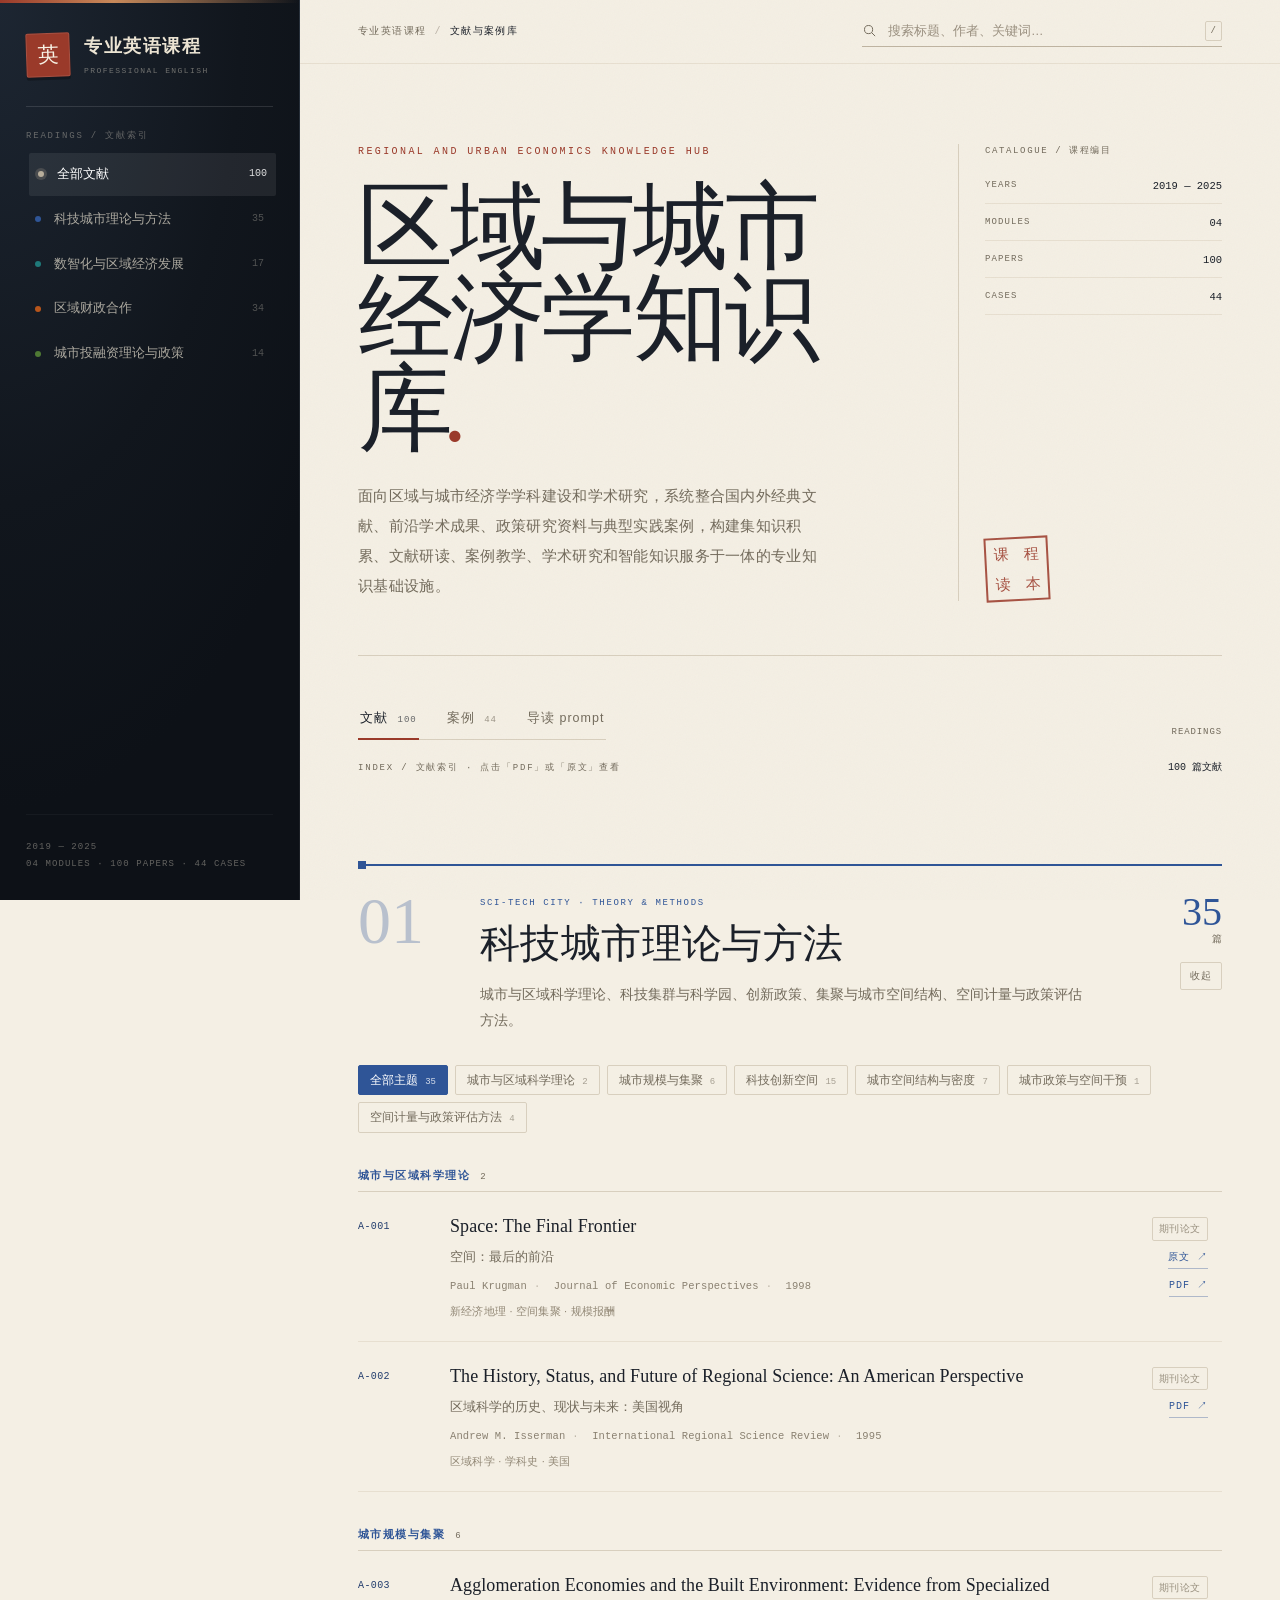
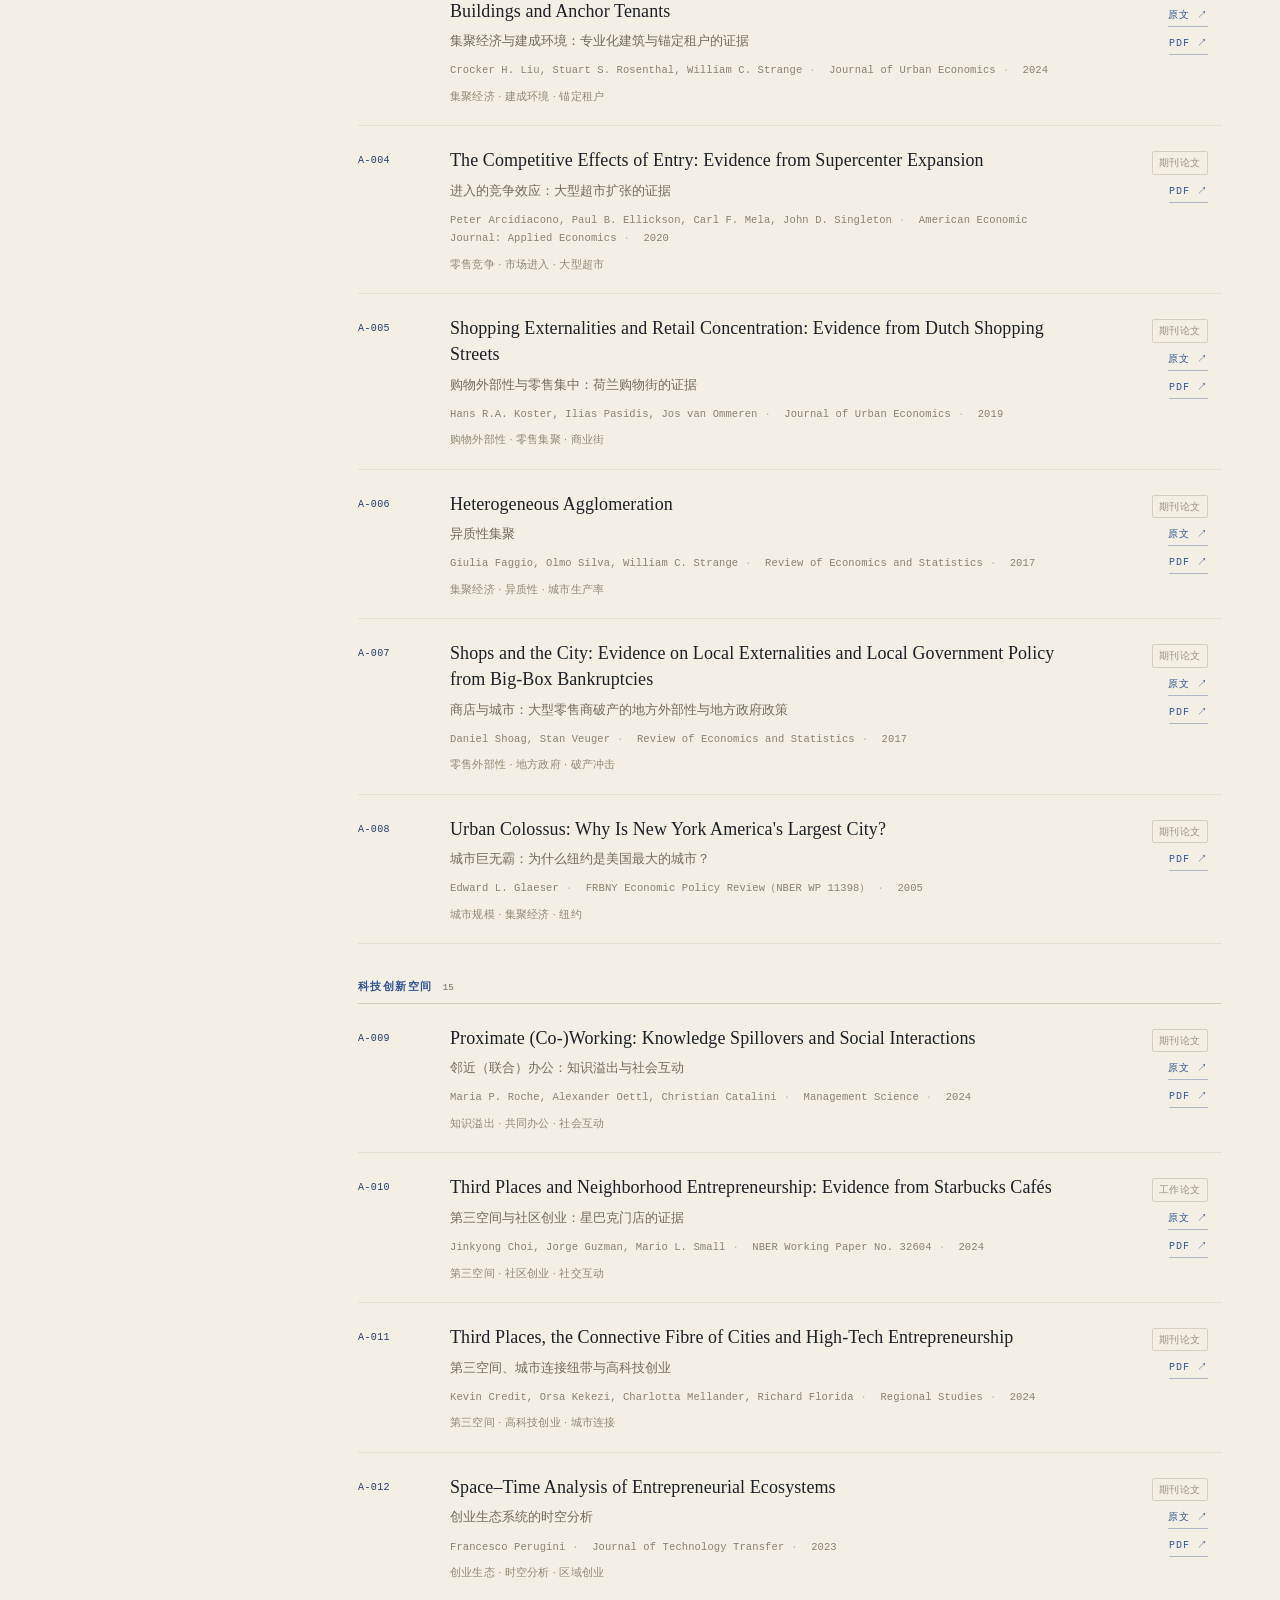
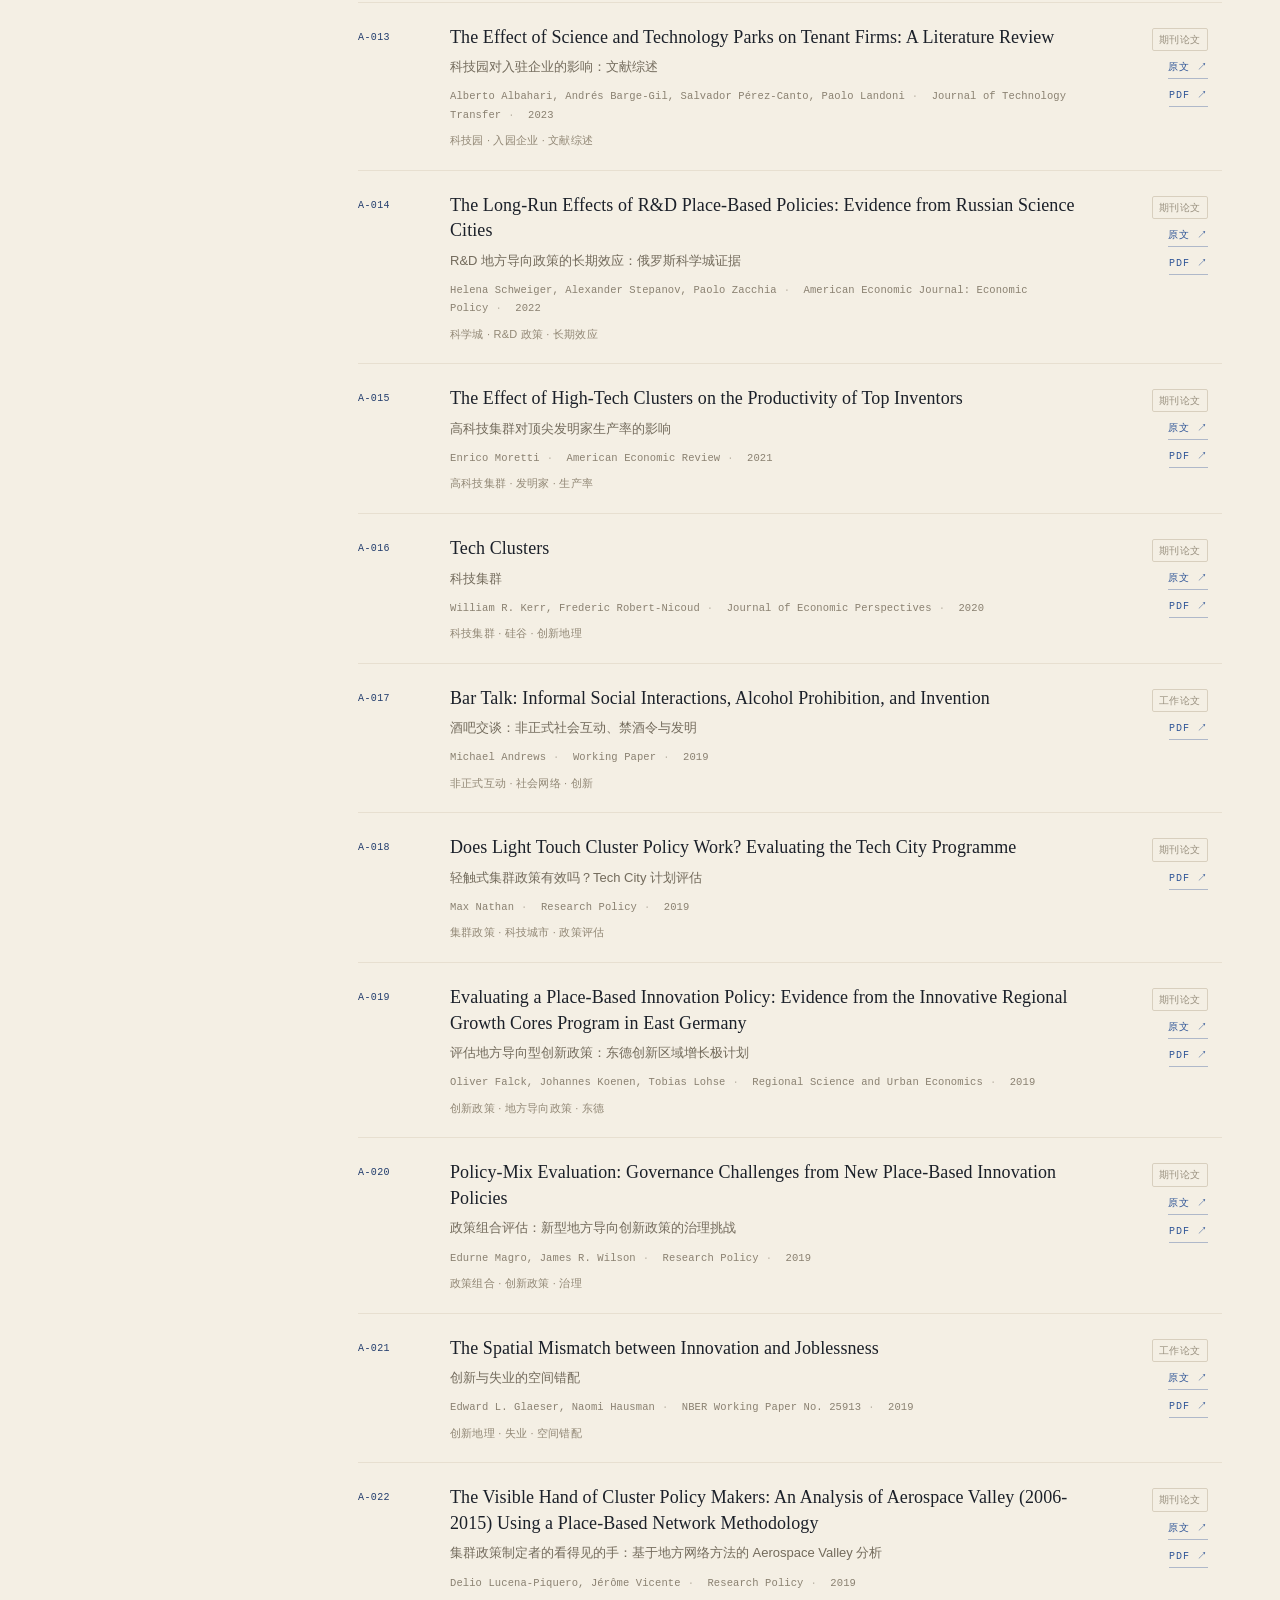
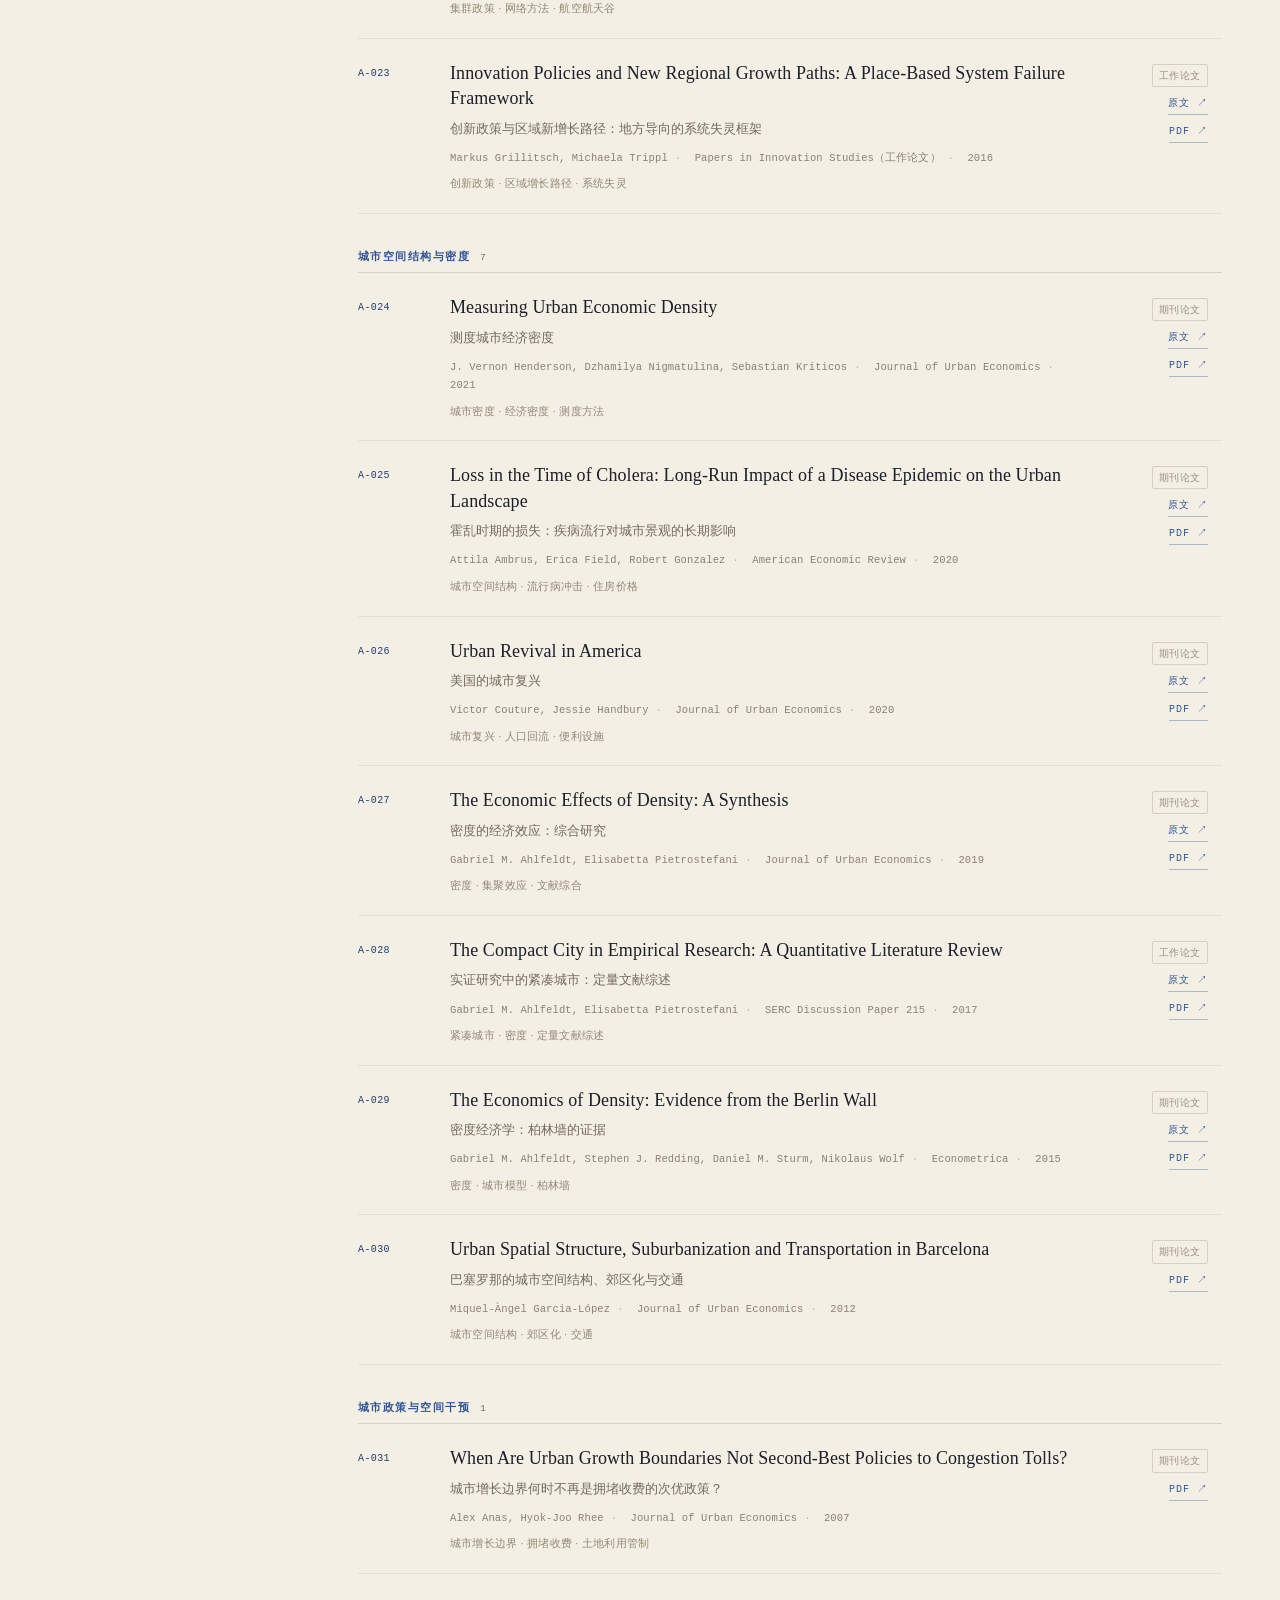
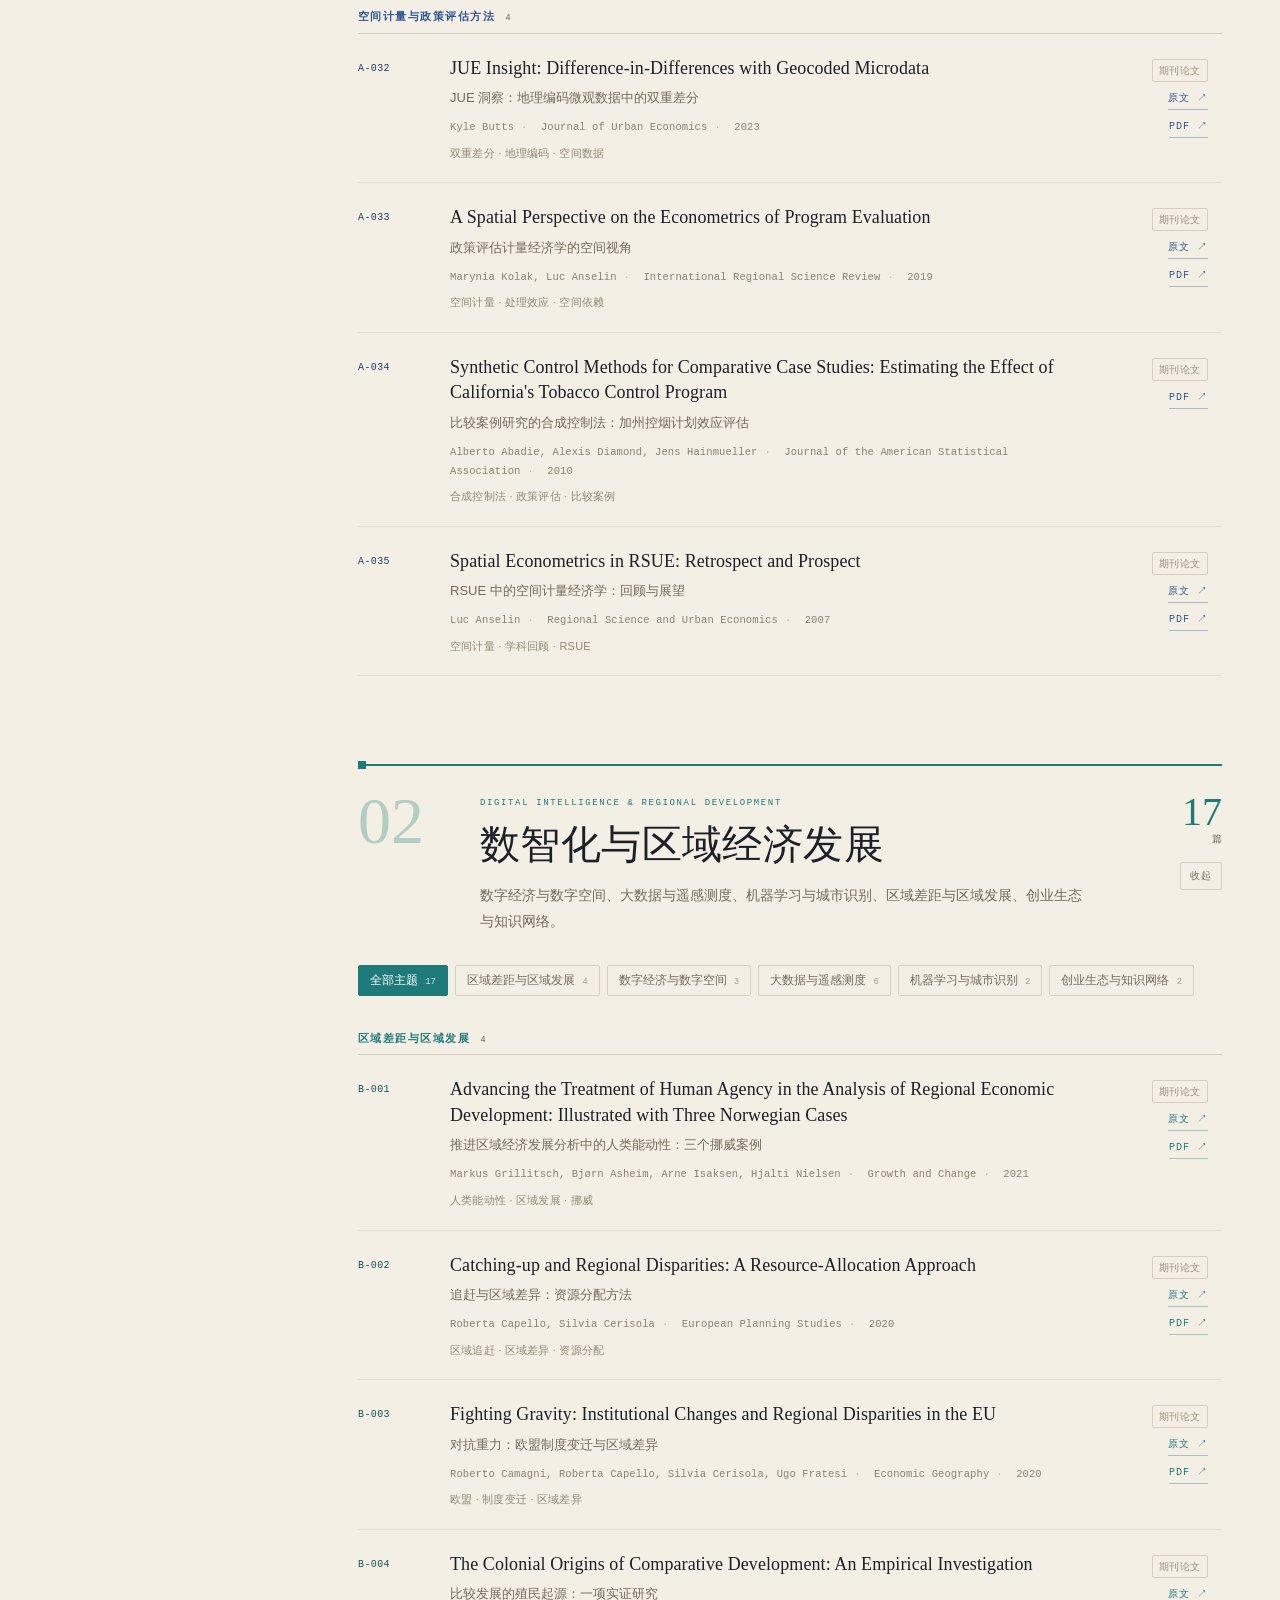
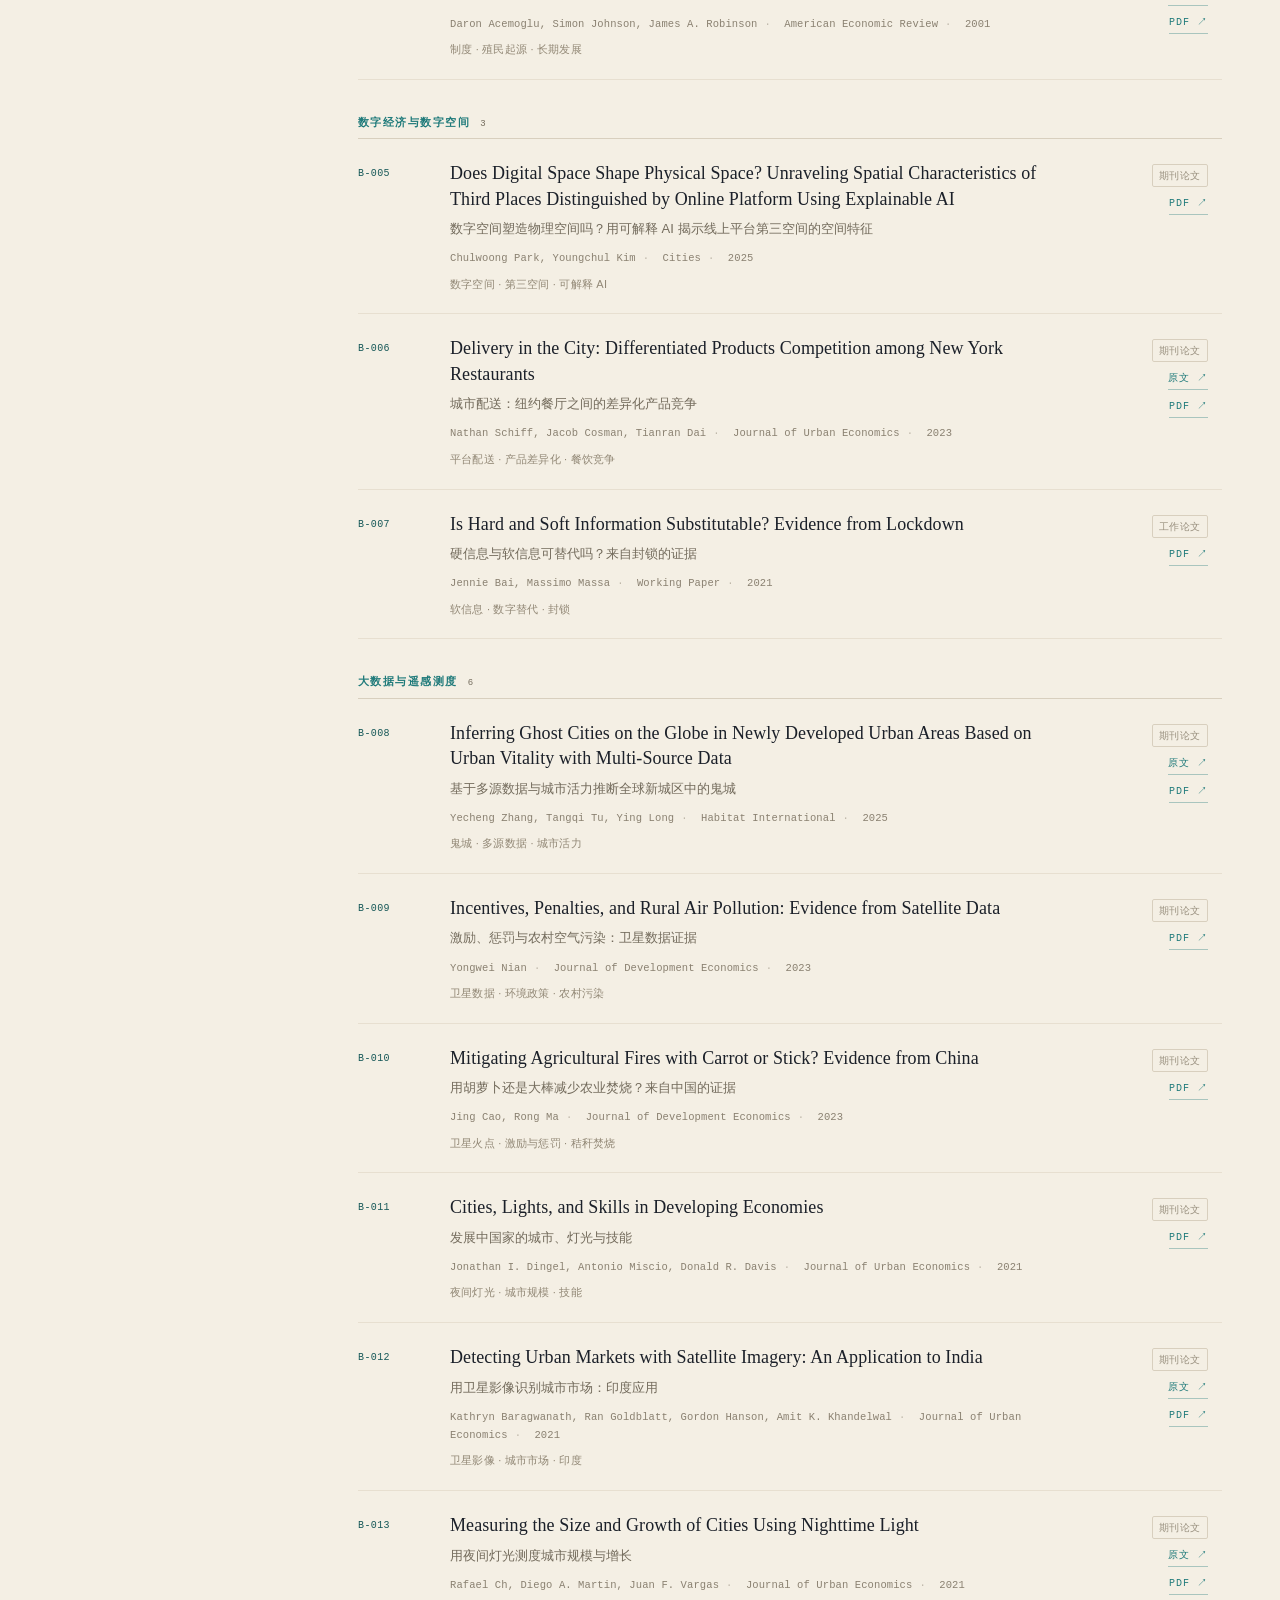
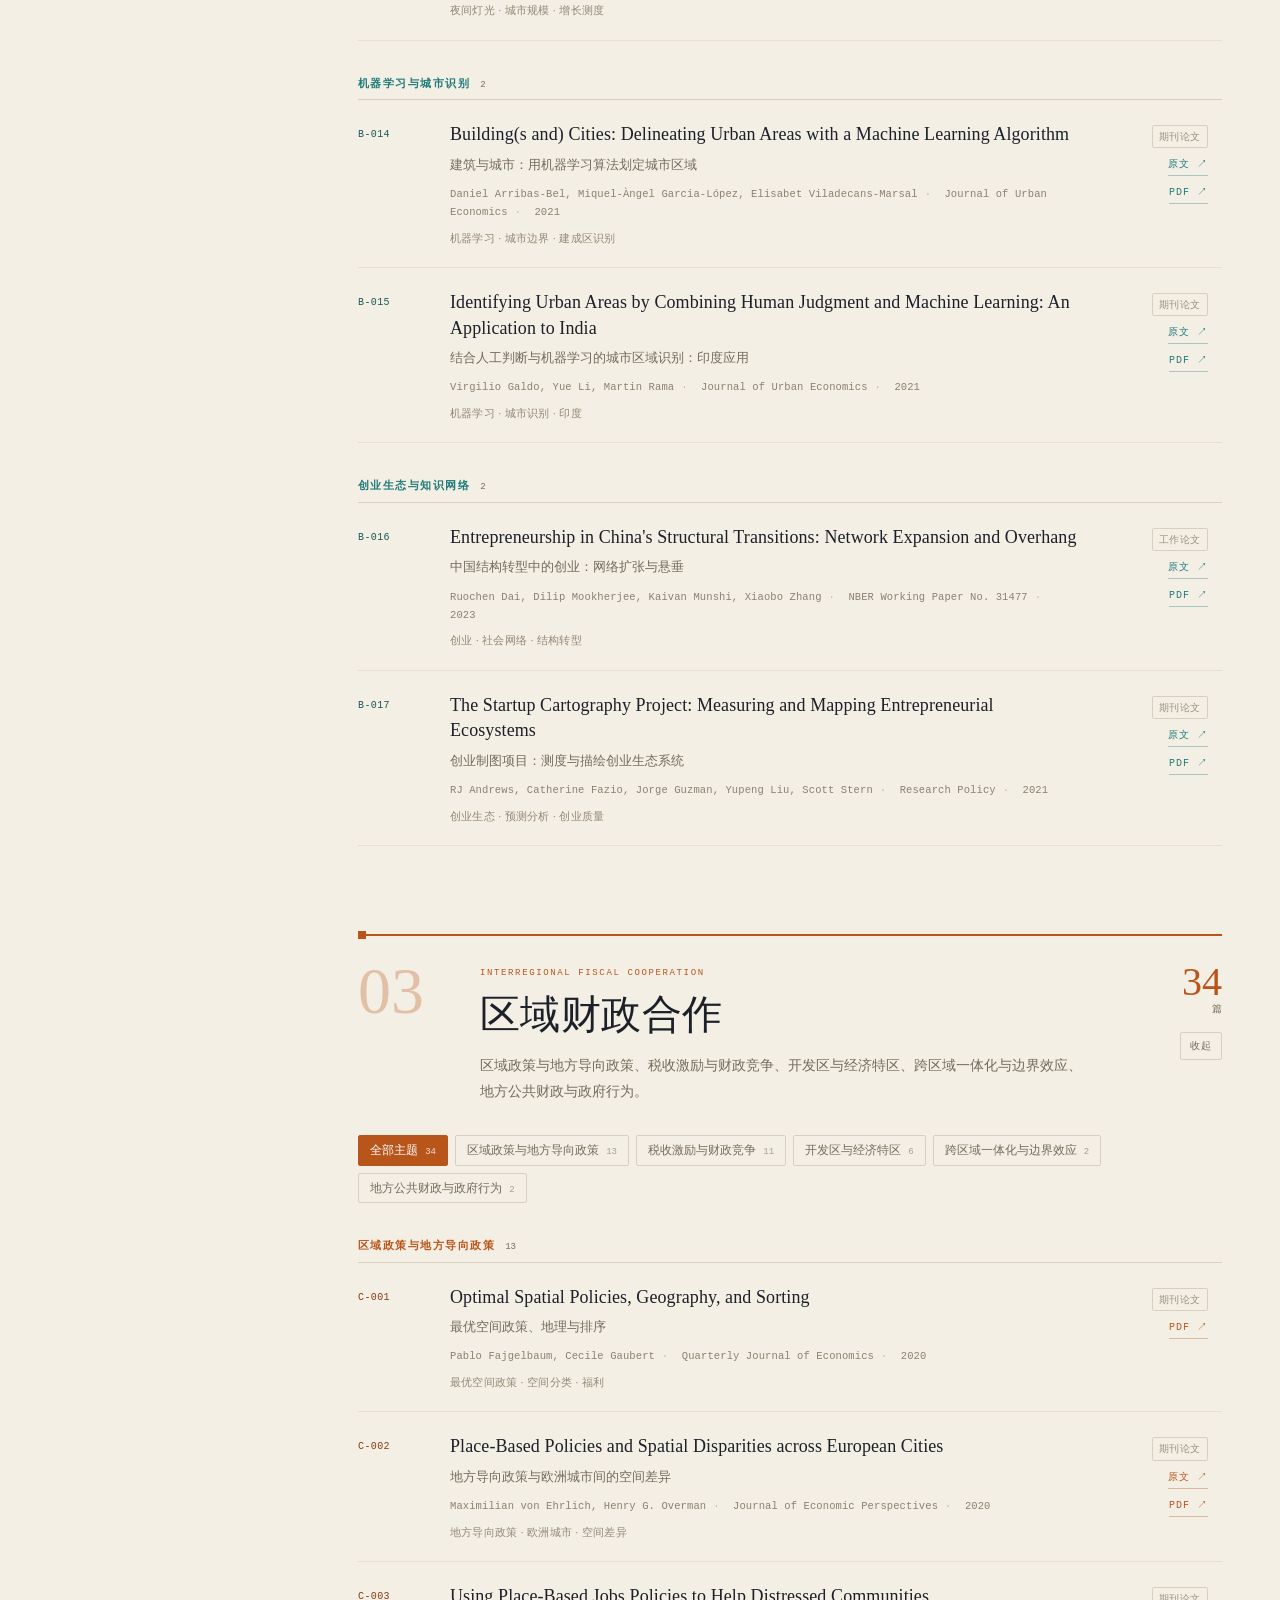
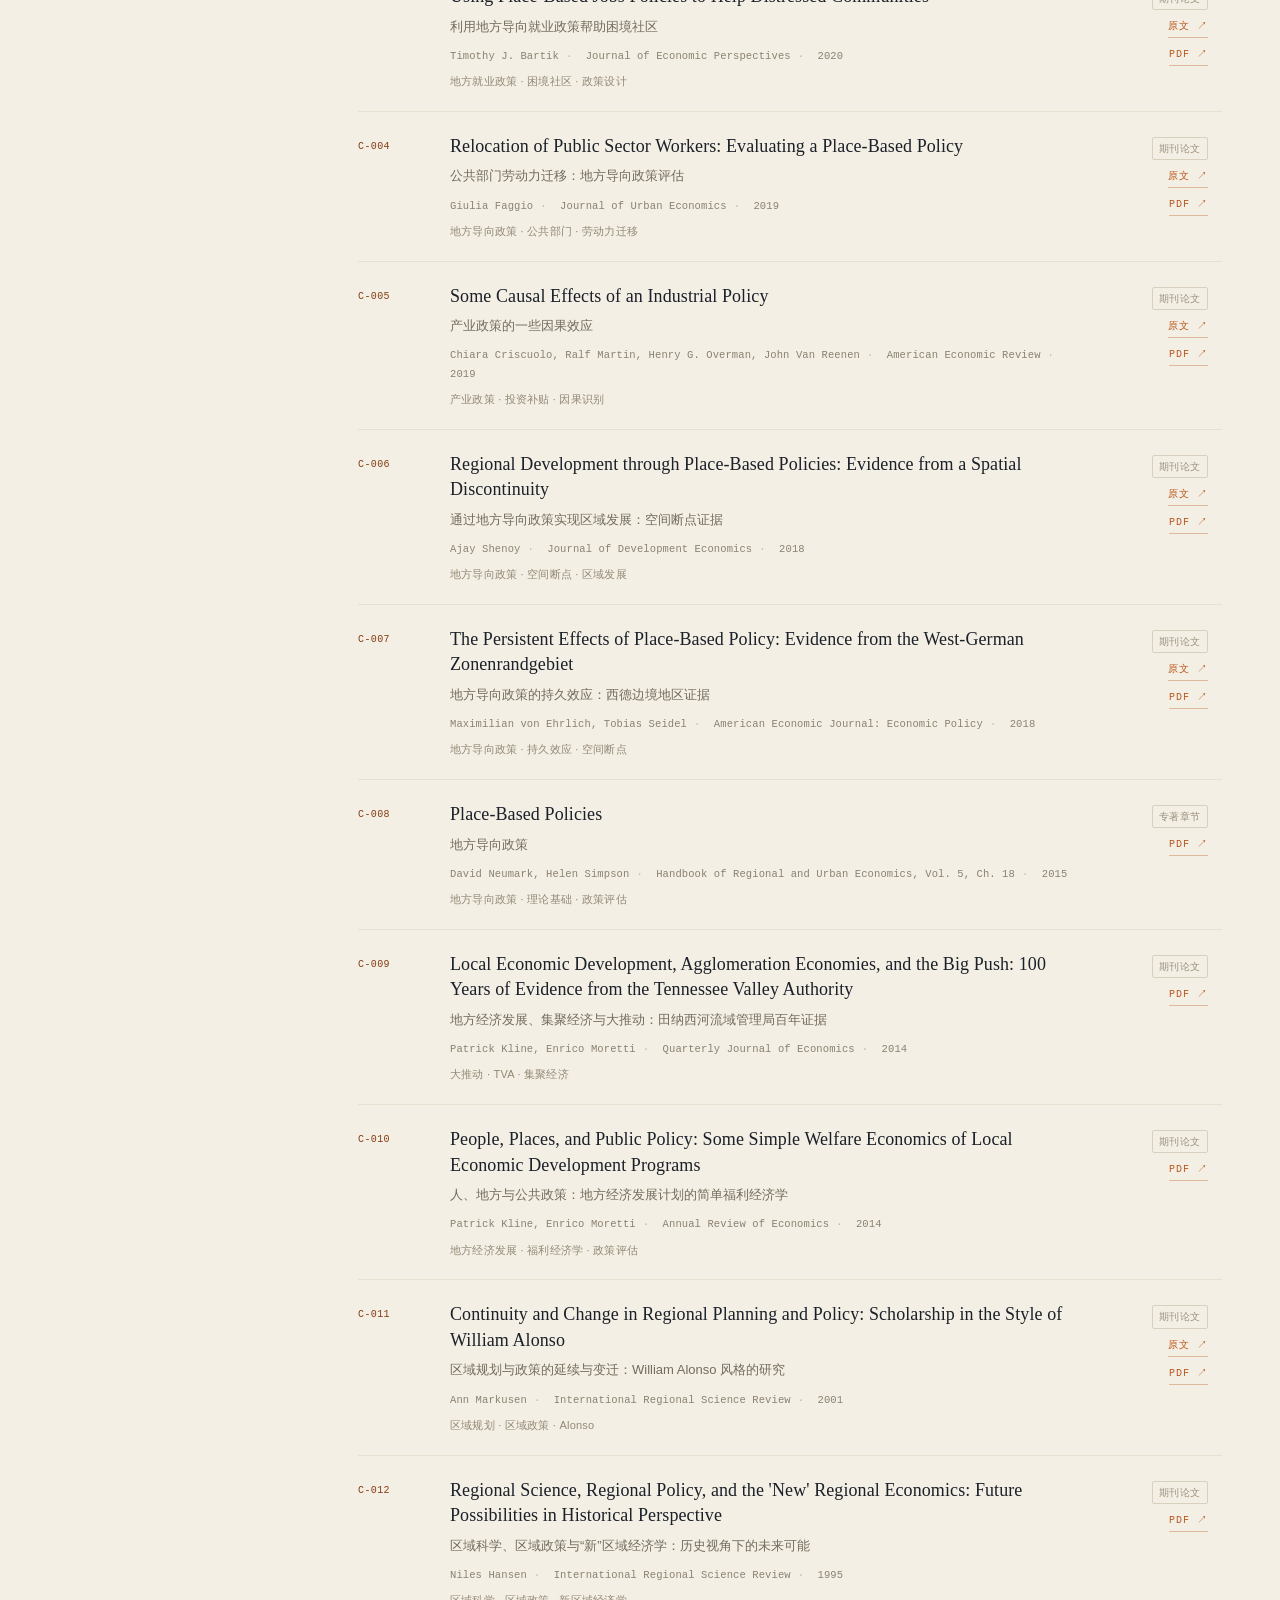
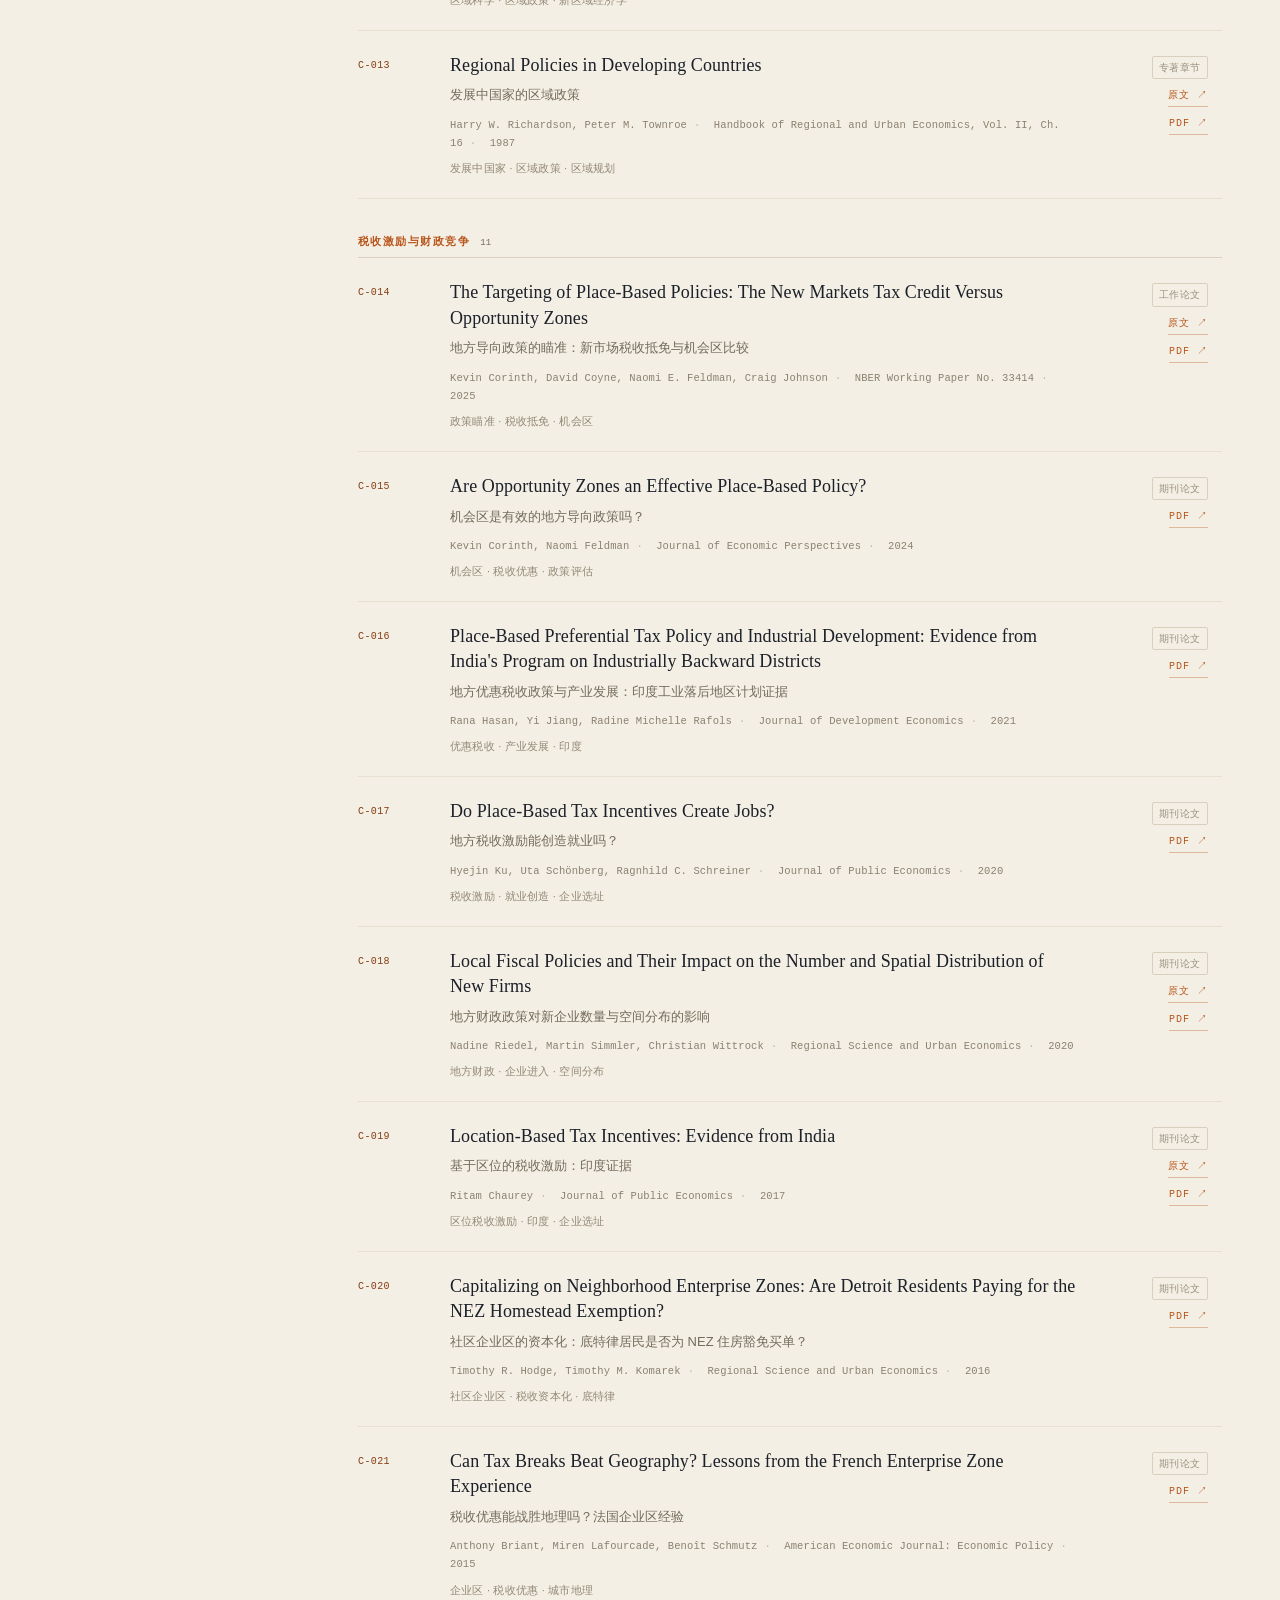
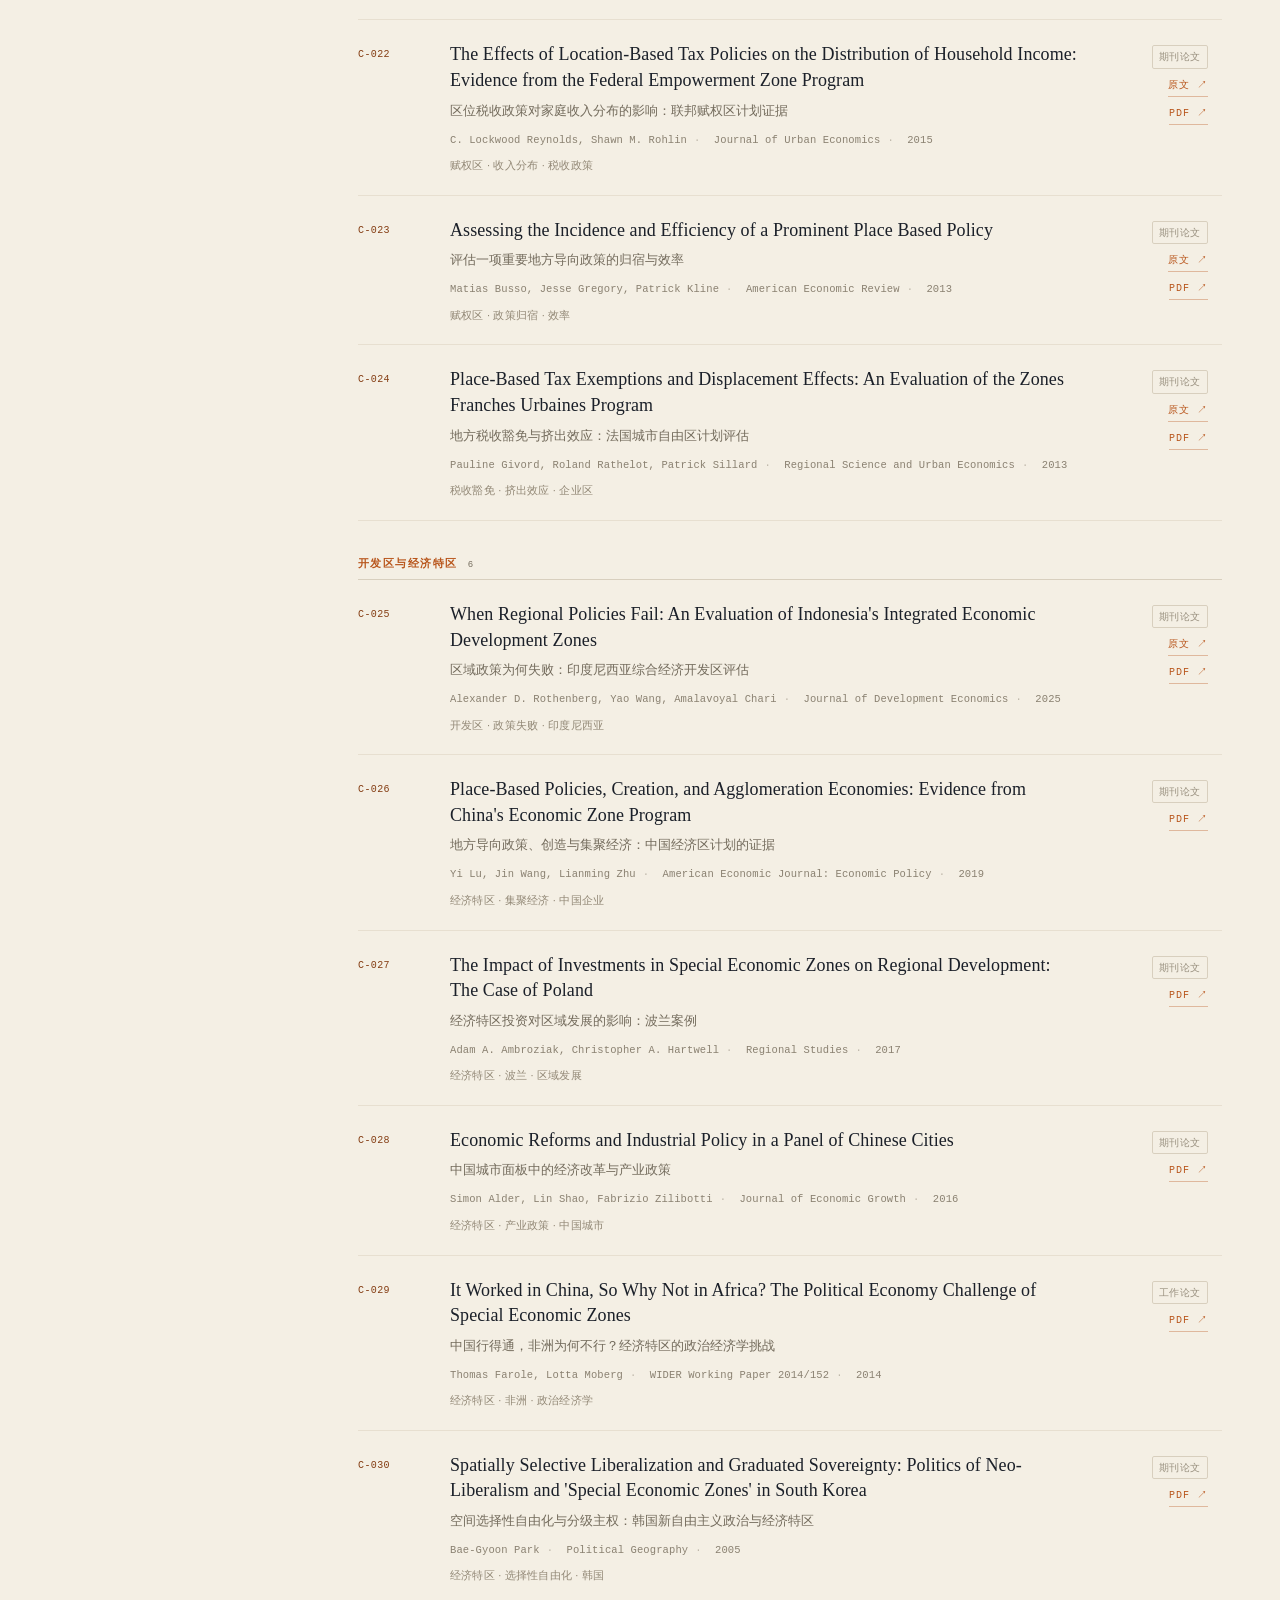
==== commit c918f819: "导读提示词接入库内问答，改为按全文生成阅读卡片 - 导读 prompt 页新增文献信息输入框，按钮一键复制完整提示词 - 网页不再展示内置学生导读，67 份数据保留在 data/daodu.json " ====
--- a/index.html
+++ b/index.html
@@ -314,39 +314,53 @@
 }
 .paper-link:hover{opacity:.65;border-color:var(--mc)}
 
-/* ---------- reading guides ---------- */
-.guide-toggle{
-  border:1px solid color-mix(in srgb,var(--mc) 40%,var(--line));
-  background:transparent;color:var(--mc);cursor:pointer;border-radius:2px;
-  padding:3px 7px;font-family:var(--mono);font-size:9.5px;letter-spacing:.08em;
+/* ---------- guide prompt ---------- */
+.prompt-page{max-width:860px;margin-top:52px}
+.prompt-page h2{
+  margin:0;font-family:var(--serif);font-size:clamp(28px,3.4vw,42px);
+  font-weight:500;line-height:1.2;letter-spacing:.01em;
+}
+.prompt-intro{
+  margin:18px 0 0;max-width:700px;font-size:13.5px;line-height:1.95;color:var(--muted);
+}
+.prompt-steps{
+  margin:18px 0 0;padding-left:20px;font-size:12.5px;line-height:1.9;color:var(--muted);
+}
+.prompt-steps li+li{margin-top:4px}
+.prompt-box{
+  position:relative;margin-top:30px;padding:22px;
+  border:1px solid var(--line);border-left:2px solid var(--red);
+  background:var(--paper-2);
+}
+.prompt-copy{
+  position:absolute;top:12px;right:12px;z-index:2;
+  border:1px solid color-mix(in srgb,var(--red) 45%,var(--line));
+  background:var(--paper-2);color:var(--red);cursor:pointer;border-radius:2px;
+  padding:5px 10px;font-family:var(--mono);font-size:9.5px;letter-spacing:.08em;
   transition:background .2s,color .2s;
 }
-.guide-toggle:hover{background:var(--mc);color:#fff}
-.guide-panel{
-  grid-column:1/-1;margin:14px 0 2px;padding:16px 18px;
-  border:1px solid var(--line);border-left:2px solid var(--mc);
-  background:color-mix(in srgb,var(--mc) 4%,transparent);
-}
-.guide-block + .guide-block{margin-top:18px;padding-top:16px;border-top:1px solid var(--line-2)}
-.guide-src{
-  display:block;font-family:var(--mono);font-size:9px;letter-spacing:.12em;color:var(--mc);
-  margin-bottom:7px;
-}
-.guide-summary{margin:0;max-width:820px;font-size:13px;line-height:1.95;color:var(--ink)}
-.guide-panel .paper-kw{margin-top:8px}
-.guide-prompts{
-  margin:12px 0 0;padding:10px 14px;max-width:820px;
-  border-left:2px solid color-mix(in srgb,var(--mc) 45%,transparent);
-  background:color-mix(in srgb,var(--mc) 5%,transparent);
-}
-.guide-prompts b{
-  display:block;font-family:var(--mono);font-size:9px;font-weight:400;
-  letter-spacing:.16em;color:var(--mc);margin-bottom:5px;
-}
-.guide-prompts ol{margin:0;padding-left:18px;font-size:12.5px;line-height:1.9;color:var(--muted)}
-.guide-prompts li+li{margin-top:4px}
-@media (max-width:760px){
-  .guide-summary,.guide-prompts{max-width:none}
+.prompt-copy:hover{background:var(--red);color:#fff}
+.prompt-box pre{
+  margin:0;padding-top:22px;white-space:pre-wrap;word-break:break-word;
+  font-family:var(--mono);font-size:12px;line-height:1.95;color:var(--ink);
+}
+.prompt-input{margin-top:18px}
+.prompt-input label{
+  display:block;margin-bottom:7px;
+  font-family:var(--mono);font-size:9.5px;letter-spacing:.1em;text-transform:uppercase;
+  color:var(--muted);
+}
+.prompt-input textarea{
+  display:block;width:100%;min-height:150px;resize:vertical;
+  padding:14px;border:1px solid var(--line);background:var(--paper-2);
+  font-family:var(--mono);font-size:12px;line-height:1.8;color:var(--ink);
+}
+.prompt-input textarea:focus{outline:none;border-color:var(--red)}
+.prompt-input textarea::placeholder{color:var(--muted);opacity:.75}
+@media (max-width:560px){
+  .prompt-page{margin-top:36px}
+  .prompt-box{padding:16px}
+  .prompt-box pre{font-size:11.5px}
 }
 
 .empty{
@@ -536,7 +550,7 @@
   </nav>
   <div class="rail-foot">
     <div>2019 — 2025</div>
-    <div id="rail-foot-line">04 MODULES · 100 PAPERS · 44 CASES · 67 GUIDES</div>
+    <div id="rail-foot-line">04 MODULES · 100 PAPERS · 44 CASES</div>
   </div>
 </aside>
 
@@ -547,8 +561,8 @@
       <svg viewBox="0 0 24 24" fill="none" stroke-width="1.6" aria-hidden="true">
         <circle cx="10.5" cy="10.5" r="6.5"></circle><path d="M15.5 15.5 21 21"></path>
       </svg>
-      <label class="sr-only" for="q">搜索文献与导读</label>
-      <input id="q" type="search" placeholder="搜索标题、作者、关键词、导读…" autocomplete="off">
+      <label class="sr-only" for="q">搜索文献</label>
+      <input id="q" type="search" placeholder="搜索标题、作者、关键词…" autocomplete="off">
       <span class="search-status" id="search-status" aria-live="polite"></span>
       <kbd>/</kbd>
       <button class="clear" id="clear" type="button" aria-label="清除搜索" hidden>×</button>
@@ -581,13 +595,15 @@
               aria-selected="true" aria-controls="view-papers" data-tab="papers">文献 <em>100</em></button>
       <button class="tab" id="tab-cases" role="tab" type="button"
               aria-selected="false" aria-controls="view-cases" data-tab="cases">案例 <em>44</em></button>
+      <button class="tab" id="tab-prompt" role="tab" type="button"
+              aria-selected="false" aria-controls="view-prompt" data-tab="prompt">导读 prompt</button>
     </div>
     <span class="tab-hint" id="tab-hint">READINGS</span>
   </div>
 
   <div class="view" id="view-papers">
     <div class="index-bar" id="index">
-      <span class="index-label">INDEX / 文献索引 · 有导读的条目可展开摘要与阅读问题</span>
+      <span class="index-label">INDEX / 文献索引 · 点击「PDF」或「原文」查看</span>
       <span class="index-count" id="result-count" aria-live="polite">100 篇文献</span>
     </div>
     <div id="modules"></div>
@@ -601,6 +617,55 @@
     <div id="caseModules"></div>
   </div>
 
+  <div class="view" id="view-prompt" hidden>
+    <div class="index-bar">
+      <span class="index-label">PROMPT / 文献导读提示词</span>
+      <span class="index-count">复制到 DeepSeek 使用</span>
+    </div>
+    <div class="prompt-page">
+      <h2>让 DeepSeek 生成一张阅读卡片</h2>
+      <p class="prompt-intro">先在下方的文本框里粘贴文献信息，再点「复制完整提示词」，整段粘到 DeepSeek，或全栈版的「库内问答」，它会按统一结构输出研究问题、数据与方法、主要结论、关键词和阅读问题。网页不展示学生写好的导读，统一用这段提示词生成。</p>
+      <ol class="prompt-steps">
+        <li>在下方文本框粘贴文献的标题、作者、期刊年份，以及摘要或正文。</li>
+        <li>点「复制完整提示词」。</li>
+        <li>粘到 DeepSeek 生成卡片；全栈版也可以直接粘到「库内问答」，会检索该文献正文并标注出处。</li>
+      </ol>
+      <div class="prompt-box">
+        <button class="prompt-copy" id="copy-prompt" type="button">复制完整提示词</button>
+        <pre id="guide-prompt">你是区域与城市经济学专业的文献导读助手。请根据我提供的文献信息，生成一张中文阅读卡片，严格按以下五部分输出：
+
+【研究问题】
+用 1—2 句话说明文章要回答的核心问题，以及这个问题为什么重要。
+
+【数据与方法】
+说明数据来源、样本范围、识别策略或理论模型。若是综述或理论文章，说明其论证路径。不要编造材料中没有的方法。
+
+【主要结论】
+用 2—3 条说明核心发现、机制或政策含义。每条都要能追溯到材料中的证据。
+
+【关键词】
+3—5 个中文关键词，用顿号分隔。
+
+【阅读问题】
+给出 3 个引导阅读的问题，分别关注：
+1. 识别策略或理论机制是否可信；
+2. 结论的外部有效性或适用边界；
+3. 对区域与城市经济政策的启示。
+问题要具体到这篇文献，不要写成通用套话。
+
+写作要求：
+- 只使用我提供的材料，不补充材料以外的文献、数据、作者或结论。
+- 材料不足时直接说明缺什么，不要猜测。
+- 用中文，语言简洁，不用“本文”开头的套话。
+- 如果我只给了题录、没有摘要或正文，请注明“仅凭题录无法判断内容”，并只生成基于题录的阅读问题。</pre>
+      </div>
+      <div class="prompt-input">
+        <label for="paper-input">文献信息 · 直接粘贴到这里</label>
+        <textarea id="paper-input" rows="7" placeholder="标题：&#10;作者：&#10;期刊/年份：&#10;摘要或正文："></textarea>
+      </div>
+    </div>
+  </div>
+
   <div class="empty" id="empty">
     <strong id="empty-title">没有找到匹配的文献</strong>
     <span>试试标题、作者或关键词，也可以切换上方的主题筛选。</span>
@@ -608,7 +673,7 @@
 
   <footer class="footer">
     <p>专业英语课程 · 文献与案例库</p>
-    <p>2019—2025 · 04 MODULES · 100 PAPERS · 44 CASES · 67 GUIDES</p>
+    <p>2019—2025 · 04 MODULES · 100 PAPERS · 44 CASES</p>
     <p>文献链接指向 DOI / 出版社；案例取自《区域与城市经济政策案例库》</p>
   </footer>
 </main>
@@ -616,18 +681,13 @@
 <button class="backtop" id="backtop" type="button" aria-label="回到顶部">↑<br>TOP</button>
 
 <script>
-const DATA = {"modules":[{"id":"A","name":"科技城市理论与方法","en":"SCI-TECH CITY · THEORY & METHODS","color":"#2F5597","desc":"城市与区域科学理论、科技集群与科学园、创新政策、集聚与城市空间结构、空间计量与政策评估方法。","count":35,"subs":["城市与区域科学理论","城市规模与集聚","科技创新空间","城市空间结构与密度","城市政策与空间干预","空间计量与政策评估方法"],"caseCount":15},{"id":"B","name":"数智化与区域经济发展","en":"DIGITAL INTELLIGENCE & REGIONAL DEVELOPMENT","color":"#1F7A7A","desc":"数字经济与数字空间、大数据与遥感测度、机器学习与城市识别、区域差距与区域发展、创业生态与知识网络。","count":17,"subs":["区域差距与区域发展","数字经济与数字空间","大数据与遥感测度","机器学习与城市识别","创业生态与知识网络"],"caseCount":7},{"id":"C","name":"区域财政合作","en":"INTERREGIONAL FISCAL COOPERATION","color":"#B8551B","desc":"区域政策与地方导向政策、税收激励与财政竞争、开发区与经济特区、跨区域一体化与边界效应、地方公共财政与政府行为。","count":34,"subs":["区域政策与地方导向政策","税收激励与财政竞争","开发区与经济特区","跨区域一体化与边界效应","地方公共财政与政府行为"],"caseCount":18},{"id":"D","name":"城市投融资理论与政策","en":"URBAN INVESTMENT & FINANCE","color":"#4F7A34","desc":"基础设施投融资、交通与可达性、住房市场与租金管制、土地价值与建筑高度、城市更新与土地冲突。","count":14,"subs":["基础设施投融资","交通与可达性","住房市场与租金管制","土地价值与建筑高度","城市更新与土地冲突"],"caseCount":4}],"papers":[{"n":34,"m":"A","sub":"城市与区域科学理论","title":"Space: The Final Frontier","cn":"空间：最后的前沿","authors":"Paul Krugman","year":1998,"venue":"Journal of Economic Perspectives","type":"期刊论文","keywords":["新经济地理","空间集聚","规模报酬"],"archive":"2019","path":"2019年专业英语文献翻译与解读/翻译文献1 Space the Final Frontier.pdf","note":"附中文译本 docx","copies":1,"cat":"A-001","url":"https://doi.org/10.1257/jep.12.2.161","linkKind":"doi","hasPdf":true},{"n":35,"m":"A","sub":"城市与区域科学理论","title":"The History, Status, and Future of Regional Science: An American Perspective","cn":"区域科学的历史、现状与未来：美国视角","authors":"Andrew M. Isserman","year":1995,"venue":"International Regional Science Review","type":"期刊论文","keywords":["区域科学","学科史","美国"],"archive":"2019","path":"2019年专业英语文献翻译与解读/翻译文献3 The History, Status, and Future of Regional Science-1995-Isserman.pdf","note":"附中文译本 doc","copies":1,"cat":"A-002","url":"https://xueshu.baidu.com/s?wd=The+History%2C+Status%2C+and+Future+of+Regional+Science%3A+An+American+Perspective+Andrew+M.+Isserman","linkKind":"search","hasPdf":true},{"n":4,"m":"A","sub":"城市规模与集聚","title":"Agglomeration Economies and the Built Environment: Evidence from Specialized Buildings and Anchor Tenants","cn":"集聚经济与建成环境：专业化建筑与锚定租户的证据","authors":"Crocker H. Liu, Stuart S. Rosenthal, William C. Strange","year":2024,"venue":"Journal of Urban Economics","type":"期刊论文","keywords":["集聚经济","建成环境","锚定租户"],"archive":"2024","path":"2024年/Agglomeration Economies and the Built Environment.pdf","note":"2024 年两处收录","copies":2,"cat":"A-003","url":"https://doi.org/10.1016/j.jue.2024.103655","linkKind":"doi","hasPdf":true},{"n":13,"m":"A","sub":"城市规模与集聚","title":"The Competitive Effects of Entry: Evidence from Supercenter Expansion","cn":"进入的竞争效应：大型超市扩张的证据","authors":"Peter Arcidiacono, Paul B. Ellickson, Carl F. Mela, John D. Singleton","year":2020,"venue":"American Economic Journal: Applied Economics","type":"期刊论文","keywords":["零售竞争","市场进入","大型超市"],"archive":"2025","path":"2025年专业英语作业/文献研读2025/Arcidiacono-The Competitive Effects of Entry Evidence from Supercenter Expansion 2020.pdf","note":"","copies":1,"cat":"A-004","url":"https://xueshu.baidu.com/s?wd=The+Competitive+Effects+of+Entry%3A+Evidence+from+Supercenter+Expansion+Peter+Arcidiacono","linkKind":"search","hasPdf":true},{"n":20,"m":"A","sub":"城市规模与集聚","title":"Shopping Externalities and Retail Concentration: Evidence from Dutch Shopping Streets","cn":"购物外部性与零售集中：荷兰购物街的证据","authors":"Hans R.A. Koster, Ilias Pasidis, Jos van Ommeren","year":2019,"venue":"Journal of Urban Economics","type":"期刊论文","keywords":["购物外部性","零售集聚","商业街"],"archive":"2025","path":"2025年专业英语作业/文献研读2025/Koster 等 - 2019 - Shopping externalities and retail concentration Evidence from dutch shopping streets.pdf","note":"","copies":1,"cat":"A-005","url":"https://doi.org/10.1016/j.jue.2019.103194","linkKind":"doi","hasPdf":true},{"n":26,"m":"A","sub":"城市规模与集聚","title":"Heterogeneous Agglomeration","cn":"异质性集聚","authors":"Giulia Faggio, Olmo Silva, William C. Strange","year":2017,"venue":"Review of Economics and Statistics","type":"期刊论文","keywords":["集聚经济","异质性","城市生产率"],"archive":"2019","path":"2019年专业英语文献翻译与解读/翻译文献5 Silva_Heterogeneous agglomeration_2016.pdf","note":"文件为 accepted version（2016）","copies":1,"cat":"A-006","url":"https://doi.org/10.1162/rest_a_00604","linkKind":"doi","hasPdf":true},{"n":24,"m":"A","sub":"城市规模与集聚","title":"Shops and the City: Evidence on Local Externalities and Local Government Policy from Big-Box Bankruptcies","cn":"商店与城市：大型零售商破产的地方外部性与地方政府政策","authors":"Daniel Shoag, Stan Veuger","year":2017,"venue":"Review of Economics and Statistics","type":"期刊论文","keywords":["零售外部性","地方政府","破产冲击"],"archive":"2025","path":"2025年专业英语作业/文献研读2025/Shoag和Veuger - 2018 - Shops and the City Evidence on Local Externalities and Local Government Policy from Big-Box Bankrup.pdf","note":"","copies":1,"cat":"A-007","url":"https://doi.org/10.1162/rest_a_00703","linkKind":"doi","hasPdf":true},{"n":33,"m":"A","sub":"城市规模与集聚","title":"Urban Colossus: Why Is New York America's Largest City?","cn":"城市巨无霸：为什么纽约是美国最大的城市？","authors":"Edward L. Glaeser","year":2005,"venue":"FRBNY Economic Policy Review（NBER WP 11398）","type":"期刊论文","keywords":["城市规模","集聚经济","纽约"],"archive":"2019","path":"2019年专业英语文献翻译与解读/翻译文献2 WHY IS NEW YORK AMERICA’S LARGEST CITY.pdf","note":"附中文译本 docx","copies":1,"cat":"A-008","url":"https://xueshu.baidu.com/s?wd=Urban+Colossus%3A+Why+Is+New+York+America%27s+Largest+City%3F+Edward+L.+Glaeser","linkKind":"search","hasPdf":true},{"n":3,"m":"A","sub":"科技创新空间","title":"Proximate (Co-)Working: Knowledge Spillovers and Social Interactions","cn":"邻近（联合）办公：知识溢出与社会互动","authors":"Maria P. Roche, Alexander Oettl, Christian Catalini","year":2024,"venue":"Management Science","type":"期刊论文","keywords":["知识溢出","共同办公","社会互动"],"archive":"2025","path":"2025年专业英语作业/文献研读2025/泛读文献1-Proximate (Co-)Working Knowledge Spillovers and Social Interactions.pdf","note":"","copies":1,"cat":"A-009","url":"https://doi.org/10.1287/mnsc.2022.03555","linkKind":"doi","hasPdf":true},{"n":2,"m":"A","sub":"科技创新空间","title":"Third Places and Neighborhood Entrepreneurship: Evidence from Starbucks Cafés","cn":"第三空间与社区创业：星巴克门店的证据","authors":"Jinkyong Choi, Jorge Guzman, Mario L. Small","year":2024,"venue":"NBER Working Paper No. 32604","type":"工作论文","keywords":["第三空间","社区创业","社交互动"],"archive":"2025","path":"2025年专业英语作业/文献研读2025/Third Place and Neighborhood Entrepreneurship.pdf","note":"","copies":1,"cat":"A-010","url":"https://doi.org/10.3386/w32604","linkKind":"doi","hasPdf":true},{"n":1,"m":"A","sub":"科技创新空间","title":"Third Places, the Connective Fibre of Cities and High-Tech Entrepreneurship","cn":"第三空间、城市连接纽带与高科技创业","authors":"Kevin Credit, Orsa Kekezi, Charlotta Mellander, Richard Florida","year":2024,"venue":"Regional Studies","type":"期刊论文","keywords":["第三空间","高科技创业","城市连接"],"archive":"2025","path":"2025年专业英语作业/文献研读2025/泛读文献9-Third places, the connective fibre of cities and high-tech entrepreneurship.pdf","note":"","copies":1,"cat":"A-011","url":"https://xueshu.baidu.com/s?wd=Third+Places%2C+the+Connective+Fibre+of+Cities+and+High-Tech+Entrepreneurship+Kevin+Credit","linkKind":"search","hasPdf":true},{"n":6,"m":"A","sub":"科技创新空间","title":"Space–Time Analysis of Entrepreneurial Ecosystems","cn":"创业生态系统的时空分析","authors":"Francesco Perugini","year":2023,"venue":"Journal of Technology Transfer","type":"期刊论文","keywords":["创业生态","时空分析","区域创业"],"archive":"2023","path":"2023年/专业英语精读文献2023/1023-2023-Space–time analysis of entrepreneurial ecosystems.pdf","note":"","copies":1,"cat":"A-012","url":"https://doi.org/10.1007/s10961-021-09906-w","linkKind":"doi","hasPdf":true},{"n":7,"m":"A","sub":"科技创新空间","title":"The Effect of Science and Technology Parks on Tenant Firms: A Literature Review","cn":"科技园对入驻企业的影响：文献综述","authors":"Alberto Albahari, Andrés Barge-Gil, Salvador Pérez-Canto, Paolo Landoni","year":2023,"venue":"Journal of Technology Transfer","type":"期刊论文","keywords":["科技园","入园企业","文献综述"],"archive":"2023","path":"2023年/专业英语精读文献2023/1016-The effect of science and technology parks on tenant frms.pdf","note":"","copies":1,"cat":"A-013","url":"https://doi.org/10.1007/s10961-022-09949-7","linkKind":"doi","hasPdf":true},{"n":8,"m":"A","sub":"科技创新空间","title":"The Long-Run Effects of R&D Place-Based Policies: Evidence from Russian Science Cities","cn":"R&D 地方导向政策的长期效应：俄罗斯科学城证据","authors":"Helena Schweiger, Alexander Stepanov, Paolo Zacchia","year":2022,"venue":"American Economic Journal: Economic Policy","type":"期刊论文","keywords":["科学城","R&D 政策","长期效应"],"archive":"2023","path":"2023年/专业英语精读文献2023/1204-Schweiger 等 - 2022 - The Long-Run Effects of R&D Place-Based Policies.pdf","note":"","copies":1,"cat":"A-014","url":"https://doi.org/10.1257/pol.20200289","linkKind":"doi","hasPdf":true},{"n":10,"m":"A","sub":"科技创新空间","title":"The Effect of High-Tech Clusters on the Productivity of Top Inventors","cn":"高科技集群对顶尖发明家生产率的影响","authors":"Enrico Moretti","year":2021,"venue":"American Economic Review","type":"期刊论文","keywords":["高科技集群","发明家","生产率"],"archive":"2023","path":"2023年/专业英语精读文献2023/1218-Moretti_2021_American Economic Review-The Effect of High-Tech Clusters on the Productivity.pdf","note":"","copies":1,"cat":"A-015","url":"https://doi.org/10.1257/aer.20191277","linkKind":"doi","hasPdf":true},{"n":11,"m":"A","sub":"科技创新空间","title":"Tech Clusters","cn":"科技集群","authors":"William R. Kerr, Frederic Robert-Nicoud","year":2020,"venue":"Journal of Economic Perspectives","type":"期刊论文","keywords":["科技集群","硅谷","创新地理"],"archive":"2023","path":"2023年/专业英语精读文献2023/1016-kerr-robert-nicoud-2020-tech-clusters.pdf","note":"","copies":1,"cat":"A-016","url":"https://doi.org/10.1257/jep.34.3.50","linkKind":"doi","hasPdf":true},{"n":22,"m":"A","sub":"科技创新空间","title":"Bar Talk: Informal Social Interactions, Alcohol Prohibition, and Invention","cn":"酒吧交谈：非正式社会互动、禁酒令与发明","authors":"Michael Andrews","year":2019,"venue":"Working Paper","type":"工作论文","keywords":["非正式互动","社会网络","创新"],"archive":"2025","path":"2025年专业英语作业/文献研读2025/Bar Talk Informal Social Interactions, Alcohol Prohibition and Innovation.pdf","note":"","copies":1,"cat":"A-017","url":"https://xueshu.baidu.com/s?wd=Bar+Talk%3A+Informal+Social+Interactions%2C+Alcohol+Prohibition%2C+and+Invention+Michael+Andrews","linkKind":"search","hasPdf":true},{"n":21,"m":"A","sub":"科技创新空间","title":"Does Light Touch Cluster Policy Work? Evaluating the Tech City Programme","cn":"轻触式集群政策有效吗？Tech City 计划评估","authors":"Max Nathan","year":2019,"venue":"Research Policy","type":"期刊论文","keywords":["集群政策","科技城市","政策评估"],"archive":"2020","path":"2020年文献/2020.09-精读翻译文献/06-Does light touch cluster policy work Evaluating the tech city programme（1人）.pdf","note":"","copies":1,"cat":"A-018","url":"https://xueshu.baidu.com/s?wd=Does+Light+Touch+Cluster+Policy+Work%3F+Evaluating+the+Tech+City+Programme+Max+Nathan","linkKind":"search","hasPdf":true},{"n":19,"m":"A","sub":"科技创新空间","title":"Evaluating a Place-Based Innovation Policy: Evidence from the Innovative Regional Growth Cores Program in East Germany","cn":"评估地方导向型创新政策：东德创新区域增长极计划","authors":"Oliver Falck, Johannes Koenen, Tobias Lohse","year":2019,"venue":"Regional Science and Urban Economics","type":"期刊论文","keywords":["创新政策","地方导向政策","东德"],"archive":"2022、2023","path":"2022年/2022年秋季学期专业英语研读文献/Falck et al_2019_Evaluating a place-based innovation policy-Regional Science and Urban Economics.pdf","note":"2022、2023 年两处收录","copies":2,"cat":"A-019","url":"https://doi.org/10.1016/j.regsciurbeco.2019.103480","linkKind":"doi","hasPdf":true},{"n":17,"m":"A","sub":"科技创新空间","title":"Policy-Mix Evaluation: Governance Challenges from New Place-Based Innovation Policies","cn":"政策组合评估：新型地方导向创新政策的治理挑战","authors":"Edurne Magro, James R. Wilson","year":2019,"venue":"Research Policy","type":"期刊论文","keywords":["政策组合","创新政策","治理"],"archive":"2023","path":"2023年/专业英语精读文献2023/1127-magro2018-Policy-mix evaluation.pdf","note":"","copies":1,"cat":"A-020","url":"https://doi.org/10.1016/j.respol.2018.06.010","linkKind":"doi","hasPdf":true},{"n":15,"m":"A","sub":"科技创新空间","title":"The Spatial Mismatch between Innovation and Joblessness","cn":"创新与失业的空间错配","authors":"Edward L. Glaeser, Naomi Hausman","year":2019,"venue":"NBER Working Paper No. 25913","type":"工作论文","keywords":["创新地理","失业","空间错配"],"archive":"2023","path":"2023年/专业英语精读文献2023/1113-Gleaser 2019-THE SPATIAL MISMATCH BETWEEN INNOVATION AND JOBLESSNESS.pdf","note":"","copies":1,"cat":"A-021","url":"https://doi.org/10.1086/705646","linkKind":"doi","hasPdf":true},{"n":23,"m":"A","sub":"科技创新空间","title":"The Visible Hand of Cluster Policy Makers: An Analysis of Aerospace Valley (2006-2015) Using a Place-Based Network Methodology","cn":"集群政策制定者的看得见的手：基于地方网络方法的 Aerospace Valley 分析","authors":"Delio Lucena-Piquero, Jérôme Vicente","year":2019,"venue":"Research Policy","type":"期刊论文","keywords":["集群政策","网络方法","航空航天谷"],"archive":"2023","path":"2023年/专业英语精读文献2023/1211-2019_Research Policy-The visible hand of cluster policy makers.pdf","note":"","copies":1,"cat":"A-022","url":"https://doi.org/10.1016/j.respol.2019.01.001","linkKind":"doi","hasPdf":true},{"n":27,"m":"A","sub":"科技创新空间","title":"Innovation Policies and New Regional Growth Paths: A Place-Based System Failure Framework","cn":"创新政策与区域新增长路径：地方导向的系统失灵框架","authors":"Markus Grillitsch, Michaela Trippl","year":2016,"venue":"Papers in Innovation Studies（工作论文）","type":"工作论文","keywords":["创新政策","区域增长路径","系统失灵"],"archive":"2023","path":"2023年/专业英语精读文献2023/1106-Grillitsch2016-Innovation Policies and New Regional Growth Paths.pdf","note":"","copies":1,"cat":"A-023","url":"https://doi.org/10.1017/9781108529525.012","linkKind":"doi","hasPdf":true},{"n":9,"m":"A","sub":"城市空间结构与密度","title":"Measuring Urban Economic Density","cn":"测度城市经济密度","authors":"J. Vernon Henderson, Dzhamilya Nigmatulina, Sebastian Kriticos","year":2021,"venue":"Journal of Urban Economics","type":"期刊论文","keywords":["城市密度","经济密度","测度方法"],"archive":"2020","path":"2020年文献/2020.09-精读翻译文献/09-Measuring urban economic density.pdf","note":"附 Online Appendix","copies":1,"cat":"A-024","url":"https://doi.org/10.1016/j.jue.2019.103188","linkKind":"doi","hasPdf":true},{"n":14,"m":"A","sub":"城市空间结构与密度","title":"Loss in the Time of Cholera: Long-Run Impact of a Disease Epidemic on the Urban Landscape","cn":"霍乱时期的损失：疾病流行对城市景观的长期影响","authors":"Attila Ambrus, Erica Field, Robert Gonzalez","year":2020,"venue":"American Economic Review","type":"期刊论文","keywords":["城市空间结构","流行病冲击","住房价格"],"archive":"2020","path":"2020年文献/2020.09-精读翻译文献/07-Loss in the Time of Cholera Long-run Impact of a Disease Epidemic on the Urban Landscape（2人）.pdf","note":"另有 Online Appendix","copies":1,"cat":"A-025","url":"https://doi.org/10.1257/aer.20190759","linkKind":"doi","hasPdf":true},{"n":12,"m":"A","sub":"城市空间结构与密度","title":"Urban Revival in America","cn":"美国的城市复兴","authors":"Victor Couture, Jessie Handbury","year":2020,"venue":"Journal of Urban Economics","type":"期刊论文","keywords":["城市复兴","人口回流","便利设施"],"archive":"2025","path":"2025年专业英语作业/文献研读2025/Urban Revival in America.pdf","note":"","copies":1,"cat":"A-026","url":"https://doi.org/10.1016/j.jue.2020.103267","linkKind":"doi","hasPdf":true},{"n":16,"m":"A","sub":"城市空间结构与密度","title":"The Economic Effects of Density: A Synthesis","cn":"密度的经济效应：综合研究","authors":"Gabriel M. Ahlfeldt, Elisabetta Pietrostefani","year":2019,"venue":"Journal of Urban Economics","type":"期刊论文","keywords":["密度","集聚效应","文献综合"],"archive":"2020","path":"2020年文献/2020.09-精读翻译文献/10-The economic effects of density A synthesis.pdf","note":"附补充材料","copies":1,"cat":"A-027","url":"https://doi.org/10.1016/j.jue.2019.04.006","linkKind":"doi","hasPdf":true},{"n":25,"m":"A","sub":"城市空间结构与密度","title":"The Compact City in Empirical Research: A Quantitative Literature Review","cn":"实证研究中的紧凑城市：定量文献综述","authors":"Gabriel M. Ahlfeldt, Elisabetta Pietrostefani","year":2017,"venue":"SERC Discussion Paper 215","type":"工作论文","keywords":["紧凑城市","密度","定量文献综述"],"archive":"2024","path":"2024年/阅读文献/文献1-1：The Compact City in Empirical Research.pdf","note":"","copies":1,"cat":"A-028","url":"http://cep.lse.ac.uk/pubs/download/sercdp0215.pdf","linkKind":"web","hasPdf":true},{"n":28,"m":"A","sub":"城市空间结构与密度","title":"The Economics of Density: Evidence from the Berlin Wall","cn":"密度经济学：柏林墙的证据","authors":"Gabriel M. Ahlfeldt, Stephen J. Redding, Daniel M. Sturm, Nikolaus Wolf","year":2015,"venue":"Econometrica","type":"期刊论文","keywords":["密度","城市模型","柏林墙"],"archive":"2024","path":"2024年/THE ECONOMICS OF DENSITY.pdf","note":"","copies":1,"cat":"A-029","url":"https://doi.org/10.3982/ecta10876","linkKind":"doi","hasPdf":true},{"n":29,"m":"A","sub":"城市空间结构与密度","title":"Urban Spatial Structure, Suburbanization and Transportation in Barcelona","cn":"巴塞罗那的城市空间结构、郊区化与交通","authors":"Miquel-Àngel Garcia-López","year":2012,"venue":"Journal of Urban Economics","type":"期刊论文","keywords":["城市空间结构","郊区化","交通"],"archive":"2024","path":"2024年/阅读文献/文献7-2：Urban spatial structure, suburbanization and transportation in Barcelona.pdf","note":"","copies":1,"cat":"A-030","url":"https://xueshu.baidu.com/s?wd=Urban+Spatial+Structure%2C+Suburbanization+and+Transportation+in+Barcelona+Miquel-%C3%80ngel+Garcia-L%C3%B3pez","linkKind":"search","hasPdf":true},{"n":32,"m":"A","sub":"城市政策与空间干预","title":"When Are Urban Growth Boundaries Not Second-Best Policies to Congestion Tolls?","cn":"城市增长边界何时不再是拥堵收费的次优政策？","authors":"Alex Anas, Hyok-Joo Rhee","year":2007,"venue":"Journal of Urban Economics","type":"期刊论文","keywords":["城市增长边界","拥堵收费","土地利用管制"],"archive":"2020","path":"2020年文献/When are urban growth boundaries not second-best policies to congestion tolls.pdf","note":"","copies":1,"cat":"A-031","url":"https://xueshu.baidu.com/s?wd=When+Are+Urban+Growth+Boundaries+Not+Second-Best+Policies+to+Congestion+Tolls%3F+Alex+Anas","linkKind":"search","hasPdf":true},{"n":5,"m":"A","sub":"空间计量与政策评估方法","title":"JUE Insight: Difference-in-Differences with Geocoded Microdata","cn":"JUE 洞察：地理编码微观数据中的双重差分","authors":"Kyle Butts","year":2023,"venue":"Journal of Urban Economics","type":"期刊论文","keywords":["双重差分","地理编码","空间数据"],"archive":"2024","path":"2024年/Difference-in-differences with geocoded microdata.pdf","note":"","copies":1,"cat":"A-032","url":"https://doi.org/10.1016/j.jue.2022.103493","linkKind":"doi","hasPdf":true},{"n":18,"m":"A","sub":"空间计量与政策评估方法","title":"A Spatial Perspective on the Econometrics of Program Evaluation","cn":"政策评估计量经济学的空间视角","authors":"Marynia Kolak, Luc Anselin","year":2019,"venue":"International Regional Science Review","type":"期刊论文","keywords":["空间计量","处理效应","空间依赖"],"archive":"2020","path":"2020年文献/2020.09-精读翻译文献/04-A Spatial Perspective on the Econometrics of Program Evaluation（2人，两篇04文章组合）.pdf","note":"","copies":1,"cat":"A-033","url":"https://doi.org/10.1177/0160017619869781","linkKind":"doi","hasPdf":true},{"n":30,"m":"A","sub":"空间计量与政策评估方法","title":"Synthetic Control Methods for Comparative Case Studies: Estimating the Effect of California's Tobacco Control Program","cn":"比较案例研究的合成控制法：加州控烟计划效应评估","authors":"Alberto Abadie, Alexis Diamond, Jens Hainmueller","year":2010,"venue":"Journal of the American Statistical Association","type":"期刊论文","keywords":["合成控制法","政策评估","比较案例"],"archive":"2021","path":"2021年/2021学年专业英语文献/Synthetic Control Methods.pdf","note":"","copies":1,"cat":"A-034","url":"https://xueshu.baidu.com/s?wd=Synthetic+Control+Methods+for+Comparative+Case+Studies%3A+Estimating+the+Effect+of+California%27s+Tobacco+Control+Program+Alberto+Abadie","linkKind":"search","hasPdf":true},{"n":31,"m":"A","sub":"空间计量与政策评估方法","title":"Spatial Econometrics in RSUE: Retrospect and Prospect","cn":"RSUE 中的空间计量经济学：回顾与展望","authors":"Luc Anselin","year":2007,"venue":"Regional Science and Urban Economics","type":"期刊论文","keywords":["空间计量","学科回顾","RSUE"],"archive":"2020","path":"2020年文献/2020.09-精读翻译文献/04-Spatial econometrics in RSUE Retrospect and prospect.pdf","note":"两处重复收录","copies":2,"cat":"A-035","url":"https://doi.org/10.1016/j.regsciurbeco.2006.11.009","linkKind":"doi","hasPdf":true},{"n":45,"m":"B","sub":"区域差距与区域发展","title":"Advancing the Treatment of Human Agency in the Analysis of Regional Economic Development: Illustrated with Three Norwegian Cases","cn":"推进区域经济发展分析中的人类能动性：三个挪威案例","authors":"Markus Grillitsch, Bjørn Asheim, Arne Isaksen, Hjalti Nielsen","year":2021,"venue":"Growth and Change","type":"期刊论文","keywords":["人类能动性","区域发展","挪威"],"archive":"2023","path":"2023年/专业英语精读文献2023/1106-Grillitsch2021-Advancing the treatment of human agency in the analysis of regional economic development.pdf","note":"","copies":1,"cat":"B-001","url":"https://doi.org/10.1111/grow.12583","linkKind":"doi","hasPdf":true},{"n":51,"m":"B","sub":"区域差距与区域发展","title":"Catching-up and Regional Disparities: A Resource-Allocation Approach","cn":"追赶与区域差异：资源分配方法","authors":"Roberta Capello, Silvia Cerisola","year":2020,"venue":"European Planning Studies","type":"期刊论文","keywords":["区域追赶","区域差异","资源分配"],"archive":"2021","path":"2021年/2021学年专业英语文献/2020-Catching-up and regional disparities.pdf","note":"2021 年期末另有中文导读","copies":1,"cat":"B-002","url":"https://doi.org/10.1080/09654313.2020.1823323","linkKind":"doi","hasPdf":true},{"n":50,"m":"B","sub":"区域差距与区域发展","title":"Fighting Gravity: Institutional Changes and Regional Disparities in the EU","cn":"对抗重力：欧盟制度变迁与区域差异","authors":"Roberto Camagni, Roberta Capello, Silvia Cerisola, Ugo Fratesi","year":2020,"venue":"Economic Geography","type":"期刊论文","keywords":["欧盟","制度变迁","区域差异"],"archive":"2021","path":"2021年/2021学年专业英语文献/2020-Fighting Gravity Institutional Changes and.pdf","note":"2021 年期末另有中文导读","copies":1,"cat":"B-003","url":"https://doi.org/10.1080/00130095.2020.1717943","linkKind":"doi","hasPdf":true},{"n":52,"m":"B","sub":"区域差距与区域发展","title":"The Colonial Origins of Comparative Development: An Empirical Investigation","cn":"比较发展的殖民起源：一项实证研究","authors":"Daron Acemoglu, Simon Johnson, James A. Robinson","year":2001,"venue":"American Economic Review","type":"期刊论文","keywords":["制度","殖民起源","长期发展"],"archive":"2020","path":"2020年文献/The Colonial Origins of Comparative Development An Empirical Investigation.pdf","note":"","copies":1,"cat":"B-004","url":"https://doi.org/10.1257/aer.91.5.1369","linkKind":"doi","hasPdf":true},{"n":37,"m":"B","sub":"数字经济与数字空间","title":"Does Digital Space Shape Physical Space? Unraveling Spatial Characteristics of Third Places Distinguished by Online Platform Using Explainable AI","cn":"数字空间塑造物理空间吗？用可解释 AI 揭示线上平台第三空间的空间特征","authors":"Chulwoong Park, Youngchul Kim","year":2025,"venue":"Cities","type":"期刊论文","keywords":["数字空间","第三空间","可解释 AI"],"archive":"2025","path":"2025年专业英语作业/文献研读2025/泛读文献4-Does digital space shape physical space.pdf","note":"","copies":1,"cat":"B-005","url":"https://xueshu.baidu.com/s?wd=Does+Digital+Space+Shape+Physical+Space%3F+Unraveling+Spatial+Characteristics+of+Third+Places+Distinguished+by+Online+Platform+Using+Explainable+AI+Chulwoong+Park","linkKind":"search","hasPdf":true},{"n":39,"m":"B","sub":"数字经济与数字空间","title":"Delivery in the City: Differentiated Products Competition among New York Restaurants","cn":"城市配送：纽约餐厅之间的差异化产品竞争","authors":"Nathan Schiff, Jacob Cosman, Tianran Dai","year":2023,"venue":"Journal of Urban Economics","type":"期刊论文","keywords":["平台配送","产品差异化","餐饮竞争"],"archive":"2024","path":"2024年/阅读文献/文献4-1：Delivery in the city--Differentiated products competition among New York restaurants.pdf","note":"","copies":1,"cat":"B-006","url":"https://doi.org/10.1016/j.jue.2022.103509","linkKind":"doi","hasPdf":true},{"n":48,"m":"B","sub":"数字经济与数字空间","title":"Is Hard and Soft Information Substitutable? Evidence from Lockdown","cn":"硬信息与软信息可替代吗？来自封锁的证据","authors":"Jennie Bai, Massimo Massa","year":2021,"venue":"Working Paper","type":"工作论文","keywords":["软信息","数字替代","封锁"],"archive":"2025","path":"2025年专业英语作业/文献研读2025/泛读文献3-Is Hard and Soft Information Substitutable？Evidence from Lockdown.pdf","note":"","copies":1,"cat":"B-007","url":"https://xueshu.baidu.com/s?wd=Is+Hard+and+Soft+Information+Substitutable%3F+Evidence+from+Lockdown+Jennie+Bai","linkKind":"search","hasPdf":true},{"n":36,"m":"B","sub":"大数据与遥感测度","title":"Inferring Ghost Cities on the Globe in Newly Developed Urban Areas Based on Urban Vitality with Multi-Source Data","cn":"基于多源数据与城市活力推断全球新城区中的鬼城","authors":"Yecheng Zhang, Tangqi Tu, Ying Long","year":2025,"venue":"Habitat International","type":"期刊论文","keywords":["鬼城","多源数据","城市活力"],"archive":"2025","path":"2025年专业英语作业/文献研读2025/泛读文献6-Inferring ghost cities on the globe in newly developed urban areas based on urban vitality with multi-source data.pdf","note":"","copies":1,"cat":"B-008","url":"https://doi.org/10.1016/j.habitatint.2025.103350","linkKind":"doi","hasPdf":true},{"n":40,"m":"B","sub":"大数据与遥感测度","title":"Incentives, Penalties, and Rural Air Pollution: Evidence from Satellite Data","cn":"激励、惩罚与农村空气污染：卫星数据证据","authors":"Yongwei Nian","year":2023,"venue":"Journal of Development Economics","type":"期刊论文","keywords":["卫星数据","环境政策","农村污染"],"archive":"2025","path":"2025年专业英语作业/文献研读2025/泛读文献5-Nian - 2023 - Incentives, penalties, and rural air pollution Evidence from satellite data.pdf","note":"","copies":1,"cat":"B-009","url":"https://xueshu.baidu.com/s?wd=Incentives%2C+Penalties%2C+and+Rural+Air+Pollution%3A+Evidence+from+Satellite+Data+Yongwei+Nian","linkKind":"search","hasPdf":true},{"n":41,"m":"B","sub":"大数据与遥感测度","title":"Mitigating Agricultural Fires with Carrot or Stick? Evidence from China","cn":"用胡萝卜还是大棒减少农业焚烧？来自中国的证据","authors":"Jing Cao, Rong Ma","year":2023,"venue":"Journal of Development Economics","type":"期刊论文","keywords":["卫星火点","激励与惩罚","秸秆焚烧"],"archive":"2025","path":"2025年专业英语作业/文献研读2025/泛读文献7-Cao和Ma - 2023 - Mitigating agricultural fires with carrot or stick Evidence from China.pdf","note":"","copies":1,"cat":"B-010","url":"https://xueshu.baidu.com/s?wd=Mitigating+Agricultural+Fires+with+Carrot+or+Stick%3F+Evidence+from+China+Jing+Cao","linkKind":"search","hasPdf":true},{"n":43,"m":"B","sub":"大数据与遥感测度","title":"Cities, Lights, and Skills in Developing Economies","cn":"发展中国家的城市、灯光与技能","authors":"Jonathan I. Dingel, Antonio Miscio, Donald R. Davis","year":2021,"venue":"Journal of Urban Economics","type":"期刊论文","keywords":["夜间灯光","城市规模","技能"],"archive":"2024","path":"2024年/阅读文献/文献7-1：Cities, lights, and skills in developing economies.pdf","note":"","copies":1,"cat":"B-011","url":"https://xueshu.baidu.com/s?wd=Cities%2C+Lights%2C+and+Skills+in+Developing+Economies+Jonathan+I.+Dingel","linkKind":"search","hasPdf":true},{"n":46,"m":"B","sub":"大数据与遥感测度","title":"Detecting Urban Markets with Satellite Imagery: An Application to India","cn":"用卫星影像识别城市市场：印度应用","authors":"Kathryn Baragwanath, Ran Goldblatt, Gordon Hanson, Amit K. Khandelwal","year":2021,"venue":"Journal of Urban Economics","type":"期刊论文","keywords":["卫星影像","城市市场","印度"],"archive":"2024","path":"2024年/阅读文献/文献8-2：Detecting Urban Markets with Satellite Imagery An Application to India.pdf","note":"","copies":1,"cat":"B-012","url":"https://doi.org/10.1016/j.jue.2019.05.004","linkKind":"doi","hasPdf":true},{"n":47,"m":"B","sub":"大数据与遥感测度","title":"Measuring the Size and Growth of Cities Using Nighttime Light","cn":"用夜间灯光测度城市规模与增长","authors":"Rafael Ch, Diego A. Martin, Juan F. Vargas","year":2021,"venue":"Journal of Urban Economics","type":"期刊论文","keywords":["夜间灯光","城市规模","增长测度"],"archive":"2024","path":"2024年/阅读文献/文献8-1：Measuring the Size and Growth of Cities Using Nighttime Light.pdf","note":"","copies":1,"cat":"B-013","url":"https://doi.org/10.1016/j.jue.2020.103254","linkKind":"doi","hasPdf":true},{"n":44,"m":"B","sub":"机器学习与城市识别","title":"Building(s and) Cities: Delineating Urban Areas with a Machine Learning Algorithm","cn":"建筑与城市：用机器学习算法划定城市区域","authors":"Daniel Arribas-Bel, Miquel-Àngel Garcia-López, Elisabet Viladecans-Marsal","year":2021,"venue":"Journal of Urban Economics","type":"期刊论文","keywords":["机器学习","城市边界","建成区识别"],"archive":"2024","path":"2024年/阅读文献/文献6-1：Building(s and) cities Delineating urban areas with a machinelearning algorithm.pdf","note":"","copies":1,"cat":"B-014","url":"https://doi.org/10.2139/ssrn.3685818","linkKind":"doi","hasPdf":true},{"n":49,"m":"B","sub":"机器学习与城市识别","title":"Identifying Urban Areas by Combining Human Judgment and Machine Learning: An Application to India","cn":"结合人工判断与机器学习的城市区域识别：印度应用","authors":"Virgilio Galdo, Yue Li, Martin Rama","year":2021,"venue":"Journal of Urban Economics","type":"期刊论文","keywords":["机器学习","城市识别","印度"],"archive":"2024","path":"2024年/阅读文献/文献6-2：Identifying Urban Areas by Combining Human Judgment and Machine Learning.pdf","note":"","copies":1,"cat":"B-015","url":"https://doi.org/10.1596/1813-9450-9160","linkKind":"doi","hasPdf":true},{"n":38,"m":"B","sub":"创业生态与知识网络","title":"Entrepreneurship in China's Structural Transitions: Network Expansion and Overhang","cn":"中国结构转型中的创业：网络扩张与悬垂","authors":"Ruochen Dai, Dilip Mookherjee, Kaivan Munshi, Xiaobo Zhang","year":2023,"venue":"NBER Working Paper No. 31477","type":"工作论文","keywords":["创业","社会网络","结构转型"],"archive":"2023","path":"2023年/专业英语精读文献2023/1030-Entrepreneurship in China's Structural Transitions Network Expansion and Overha.pdf","note":"","copies":1,"cat":"B-016","url":"https://doi.org/10.3386/w31477","linkKind":"doi","hasPdf":true},{"n":42,"m":"B","sub":"创业生态与知识网络","title":"The Startup Cartography Project: Measuring and Mapping Entrepreneurial Ecosystems","cn":"创业制图项目：测度与描绘创业生态系统","authors":"RJ Andrews, Catherine Fazio, Jorge Guzman, Yupeng Liu, Scott Stern","year":2021,"venue":"Research Policy","type":"期刊论文","keywords":["创业生态","预测分析","创业质量"],"archive":"2025","path":"2025年专业英语作业/文献研读2025/The Startup Cartography Project.pdf","note":"","copies":1,"cat":"B-017","url":"https://doi.org/10.1016/j.respol.2021.104437","linkKind":"doi","hasPdf":true},{"n":61,"m":"C","sub":"区域政策与地方导向政策","title":"Optimal Spatial Policies, Geography, and Sorting","cn":"最优空间政策、地理与排序","authors":"Pablo Fajgelbaum, Cecile Gaubert","year":2020,"venue":"Quarterly Journal of Economics","type":"期刊论文","keywords":["最优空间政策","空间分类","福利"],"archive":"2020","path":"2020年文献/OPTIMAL SPATIAL POLICIES, GEOGRAPHY AND SORTING.pdf","note":"","copies":1,"cat":"C-001","url":"https://xueshu.baidu.com/s?wd=Optimal+Spatial+Policies%2C+Geography%2C+and+Sorting+Pablo+Fajgelbaum","linkKind":"search","hasPdf":true},{"n":58,"m":"C","sub":"区域政策与地方导向政策","title":"Place-Based Policies and Spatial Disparities across European Cities","cn":"地方导向政策与欧洲城市间的空间差异","authors":"Maximilian von Ehrlich, Henry G. Overman","year":2020,"venue":"Journal of Economic Perspectives","type":"期刊论文","keywords":["地方导向政策","欧洲城市","空间差异"],"archive":"2022","path":"2022年/2022年秋季学期专业英语研读文献/Ehrlich_Overman_2Place-Based Policies and Spatial _020_Journal of Economic Perspectives.pdf","note":"附中文译本","copies":1,"cat":"C-002","url":"https://doi.org/10.1257/jep.34.3.128","linkKind":"doi","hasPdf":true},{"n":57,"m":"C","sub":"区域政策与地方导向政策","title":"Using Place-Based Jobs Policies to Help Distressed Communities","cn":"利用地方导向就业政策帮助困境社区","authors":"Timothy J. Bartik","year":2020,"venue":"Journal of Economic Perspectives","type":"期刊论文","keywords":["地方就业政策","困境社区","政策设计"],"archive":"2022","path":"2022年/2022年秋季学期专业英语研读文献/Bartik_2020_JUsing Place-Based Jobs Policies to Help Distressed Communities_ournal of Economic Perspectives.pdf","note":"附中文译本与作者披露声明","copies":1,"cat":"C-003","url":"https://doi.org/10.1257/jep.34.3.99","linkKind":"doi","hasPdf":true},{"n":64,"m":"C","sub":"区域政策与地方导向政策","title":"Relocation of Public Sector Workers: Evaluating a Place-Based Policy","cn":"公共部门劳动力迁移：地方导向政策评估","authors":"Giulia Faggio","year":2019,"venue":"Journal of Urban Economics","type":"期刊论文","keywords":["地方导向政策","公共部门","劳动力迁移"],"archive":"2020","path":"2020年文献/2020.09-精读翻译文献/03-Relocation of public sector workers Evaluating a place-based policy（2人）.pdf","note":"附中文译本","copies":1,"cat":"C-004","url":"https://doi.org/10.1016/j.jue.2019.03.001","linkKind":"doi","hasPdf":true},{"n":63,"m":"C","sub":"区域政策与地方导向政策","title":"Some Causal Effects of an Industrial Policy","cn":"产业政策的一些因果效应","authors":"Chiara Criscuolo, Ralf Martin, Henry G. Overman, John Van Reenen","year":2019,"venue":"American Economic Review","type":"期刊论文","keywords":["产业政策","投资补贴","因果识别"],"archive":"2021","path":"2021年/2021学年专业英语文献/Some Causal Effects of an Industrial Policy.pdf","note":"","copies":1,"cat":"C-005","url":"https://doi.org/10.1257/aer.20160034","linkKind":"doi","hasPdf":true},{"n":69,"m":"C","sub":"区域政策与地方导向政策","title":"Regional Development through Place-Based Policies: Evidence from a Spatial Discontinuity","cn":"通过地方导向政策实现区域发展：空间断点证据","authors":"Ajay Shenoy","year":2018,"venue":"Journal of Development Economics","type":"期刊论文","keywords":["地方导向政策","空间断点","区域发展"],"archive":"2022","path":"2022年/2022年秋季学期专业英语研读文献/Shenoy_2018_Regional development through place-based policies_Journal of Development Economics.pdf","note":"","copies":1,"cat":"C-006","url":"https://doi.org/10.1016/j.jdeveco.2017.10.001","linkKind":"doi","hasPdf":true},{"n":67,"m":"C","sub":"区域政策与地方导向政策","title":"The Persistent Effects of Place-Based Policy: Evidence from the West-German Zonenrandgebiet","cn":"地方导向政策的持久效应：西德边境地区证据","authors":"Maximilian von Ehrlich, Tobias Seidel","year":2018,"venue":"American Economic Journal: Economic Policy","type":"期刊论文","keywords":["地方导向政策","持久效应","空间断点"],"archive":"2022","path":"2022年/2022年秋季学期专业英语研读文献/Ehrlich_Seidel_2018_The Persistent Effects of Place-Based Policy-American Economic Journal Economic Policy.pdf","note":"","copies":1,"cat":"C-007","url":"https://doi.org/10.1257/pol.20160395","linkKind":"doi","hasPdf":true},{"n":76,"m":"C","sub":"区域政策与地方导向政策","title":"Place-Based Policies","cn":"地方导向政策","authors":"David Neumark, Helen Simpson","year":2015,"venue":"Handbook of Regional and Urban Economics, Vol. 5, Ch. 18","type":"专著章节","keywords":["地方导向政策","理论基础","政策评估"],"archive":"2021","path":"2021年/2021学年专业英语文献/Place-Based Policies（v5c18）.pdf","note":"","copies":1,"cat":"C-008","url":"https://xueshu.baidu.com/s?wd=Place-Based+Policies+David+Neumark","linkKind":"search","hasPdf":true},{"n":80,"m":"C","sub":"区域政策与地方导向政策","title":"Local Economic Development, Agglomeration Economies, and the Big Push: 100 Years of Evidence from the Tennessee Valley Authority","cn":"地方经济发展、集聚经济与大推动：田纳西河流域管理局百年证据","authors":"Patrick Kline, Enrico Moretti","year":2014,"venue":"Quarterly Journal of Economics","type":"期刊论文","keywords":["大推动","TVA","集聚经济"],"archive":"2022","path":"2022年/2022年秋季学期专业英语研读文献/Kline_Moretti_2014_-LOCAL ECONOMIC DEVELOPMENT, AGGLOMERATION-The Quarterly Journal of Economics.pdf","note":"","copies":1,"cat":"C-009","url":"https://xueshu.baidu.com/s?wd=Local+Economic+Development%2C+Agglomeration+Economies%2C+and+the+Big+Push%3A+100+Years+of+Evidence+from+the+Tennessee+Valley+Authority+Patrick+Kline","linkKind":"search","hasPdf":true},{"n":79,"m":"C","sub":"区域政策与地方导向政策","title":"People, Places, and Public Policy: Some Simple Welfare Economics of Local Economic Development Programs","cn":"人、地方与公共政策：地方经济发展计划的简单福利经济学","authors":"Patrick Kline, Enrico Moretti","year":2014,"venue":"Annual Review of Economics","type":"期刊论文","keywords":["地方经济发展","福利经济学","政策评估"],"archive":"2022","path":"2022年/2022年秋季学期专业英语研读文献/Kline_Moretti_2014_People, Places, and Public Policy Some Simple Welfare Economics of Local Economic Development Program_Annual Review of Economics.pdf","note":"","copies":1,"cat":"C-010","url":"https://xueshu.baidu.com/s?wd=People%2C+Places%2C+and+Public+Policy%3A+Some+Simple+Welfare+Economics+of+Local+Economic+Development+Programs+Patrick+Kline","linkKind":"search","hasPdf":true},{"n":84,"m":"C","sub":"区域政策与地方导向政策","title":"Continuity and Change in Regional Planning and Policy: Scholarship in the Style of William Alonso","cn":"区域规划与政策的延续与变迁：William Alonso 风格的研究","authors":"Ann Markusen","year":2001,"venue":"International Regional Science Review","type":"期刊论文","keywords":["区域规划","区域政策","Alonso"],"archive":"2020","path":"2020年文献/新建文件夹/文献13 Continuity and change in regional planning and policy.pdf","note":"","copies":1,"cat":"C-011","url":"https://doi.org/10.1177/016001701761013295","linkKind":"doi","hasPdf":true},{"n":85,"m":"C","sub":"区域政策与地方导向政策","title":"Regional Science, Regional Policy, and the 'New' Regional Economics: Future Possibilities in Historical Perspective","cn":"区域科学、区域政策与“新”区域经济学：历史视角下的未来可能","authors":"Niles Hansen","year":1995,"venue":"International Regional Science Review","type":"期刊论文","keywords":["区域科学","区域政策","新区域经济学"],"archive":"2020","path":"2020年文献/新建文件夹/文献6 Regional Science, Regional Policy, and the ''New'' Regional Economics-1995-Hansen.pdf","note":"","copies":1,"cat":"C-012","url":"https://xueshu.baidu.com/s?wd=Regional+Science%2C+Regional+Policy%2C+and+the+%27New%27+Regional+Economics%3A+Future+Possibilities+in+Historical+Perspective+Niles+Hansen","linkKind":"search","hasPdf":true},{"n":86,"m":"C","sub":"区域政策与地方导向政策","title":"Regional Policies in Developing Countries","cn":"发展中国家的区域政策","authors":"Harry W. Richardson, Peter M. Townroe","year":1987,"venue":"Handbook of Regional and Urban Economics, Vol. II, Ch. 16","type":"专著章节","keywords":["发展中国家","区域政策","区域规划"],"archive":"2021","path":"2021年/2021学年专业英语文献/Chapter-16-Regional-policies-in-developing-countries_1987_Handbook-of-Regional-and-Urban-Economics.pdf","note":"","copies":1,"cat":"C-013","url":"https://doi.org/10.1016/s1574-0080(00)80019-x","linkKind":"doi","hasPdf":true},{"n":54,"m":"C","sub":"税收激励与财政竞争","title":"The Targeting of Place-Based Policies: The New Markets Tax Credit Versus Opportunity Zones","cn":"地方导向政策的瞄准：新市场税收抵免与机会区比较","authors":"Kevin Corinth, David Coyne, Naomi E. Feldman, Craig Johnson","year":2025,"venue":"NBER Working Paper No. 33414","type":"工作论文","keywords":["政策瞄准","税收抵免","机会区"],"archive":"2025","path":"2025年专业英语作业/文献研读2025/Corinth 等 - 2025 - The Targeting of Place-Based Policies The New Markets Tax Credit Versus Opportunity Zones.pdf","note":"","copies":1,"cat":"C-014","url":"https://doi.org/10.3386/w33414","linkKind":"doi","hasPdf":true},{"n":55,"m":"C","sub":"税收激励与财政竞争","title":"Are Opportunity Zones an Effective Place-Based Policy?","cn":"机会区是有效的地方导向政策吗？","authors":"Kevin Corinth, Naomi Feldman","year":2024,"venue":"Journal of Economic Perspectives","type":"期刊论文","keywords":["机会区","税收优惠","政策评估"],"archive":"2024","path":"2024年/corinth-feldman-2024-are-opportunity-zones-an-effective-place-based-policy.pdf","note":"","copies":1,"cat":"C-015","url":"https://xueshu.baidu.com/s?wd=Are+Opportunity+Zones+an+Effective+Place-Based+Policy%3F+Kevin+Corinth","linkKind":"search","hasPdf":true},{"n":56,"m":"C","sub":"税收激励与财政竞争","title":"Place-Based Preferential Tax Policy and Industrial Development: Evidence from India's Program on Industrially Backward Districts","cn":"地方优惠税收政策与产业发展：印度工业落后地区计划证据","authors":"Rana Hasan, Yi Jiang, Radine Michelle Rafols","year":2021,"venue":"Journal of Development Economics","type":"期刊论文","keywords":["优惠税收","产业发展","印度"],"archive":"2022","path":"2022年/2022年秋季学期专业英语研读文献/Hasan et al_2021_Place-based preferential tax policy and industrial development-Journal of Development Economics.pdf","note":"","copies":1,"cat":"C-016","url":"https://xueshu.baidu.com/s?wd=Place-Based+Preferential+Tax+Policy+and+Industrial+Development%3A+Evidence+from+India%27s+Program+on+Industrially+Backward+Districts+Rana+Hasan","linkKind":"search","hasPdf":true},{"n":59,"m":"C","sub":"税收激励与财政竞争","title":"Do Place-Based Tax Incentives Create Jobs?","cn":"地方税收激励能创造就业吗？","authors":"Hyejin Ku, Uta Schönberg, Ragnhild C. Schreiner","year":2020,"venue":"Journal of Public Economics","type":"期刊论文","keywords":["税收激励","就业创造","企业选址"],"archive":"2022","path":"2022年/2022年秋季学期专业英语研读文献/Ku et al_2020_Do place-based tax incentives create jobs-Journal of Public Economics.pdf","note":"","copies":1,"cat":"C-017","url":"https://xueshu.baidu.com/s?wd=Do+Place-Based+Tax+Incentives+Create+Jobs%3F+Hyejin+Ku","linkKind":"search","hasPdf":true},{"n":60,"m":"C","sub":"税收激励与财政竞争","title":"Local Fiscal Policies and Their Impact on the Number and Spatial Distribution of New Firms","cn":"地方财政政策对新企业数量与空间分布的影响","authors":"Nadine Riedel, Martin Simmler, Christian Wittrock","year":2020,"venue":"Regional Science and Urban Economics","type":"期刊论文","keywords":["地方财政","企业进入","空间分布"],"archive":"2022","path":"2022年/2022年秋季学期专业英语研读文献/Riedel et al_2020_Local fiscal policies and their impact on the number and spatial distribution-Regional Science and Urban Economics.pdf","note":"","copies":1,"cat":"C-018","url":"https://doi.org/10.1016/j.regsciurbeco.2020.103525","linkKind":"doi","hasPdf":true},{"n":70,"m":"C","sub":"税收激励与财政竞争","title":"Location-Based Tax Incentives: Evidence from India","cn":"基于区位的税收激励：印度证据","authors":"Ritam Chaurey","year":2017,"venue":"Journal of Public Economics","type":"期刊论文","keywords":["区位税收激励","印度","企业选址"],"archive":"2022","path":"2022年/2022年秋季学期专业英语研读文献/Chaurey_2017_Location-Based Tax Incentives-Journal of Public Economics.pdf","note":"","copies":1,"cat":"C-019","url":"https://doi.org/10.1016/j.jpubeco.2016.08.013","linkKind":"doi","hasPdf":true},{"n":74,"m":"C","sub":"税收激励与财政竞争","title":"Capitalizing on Neighborhood Enterprise Zones: Are Detroit Residents Paying for the NEZ Homestead Exemption?","cn":"社区企业区的资本化：底特律居民是否为 NEZ 住房豁免买单？","authors":"Timothy R. Hodge, Timothy M. Komarek","year":2016,"venue":"Regional Science and Urban Economics","type":"期刊论文","keywords":["社区企业区","税收资本化","底特律"],"archive":"2022","path":"2022年/2022年秋季学期专业英语研读文献/Hodge_Komarek_2016_Capitalizing on Neighborhood Enterprise Zones-Regional Science and Urban Economics.pdf","note":"","copies":1,"cat":"C-020","url":"https://xueshu.baidu.com/s?wd=Capitalizing+on+Neighborhood+Enterprise+Zones%3A+Are+Detroit+Residents+Paying+for+the+NEZ+Homestead+Exemption%3F+Timothy+R.+Hodge","linkKind":"search","hasPdf":true},{"n":77,"m":"C","sub":"税收激励与财政竞争","title":"Can Tax Breaks Beat Geography? Lessons from the French Enterprise Zone Experience","cn":"税收优惠能战胜地理吗？法国企业区经验","authors":"Anthony Briant, Miren Lafourcade, Benoît Schmutz","year":2015,"venue":"American Economic Journal: Economic Policy","type":"期刊论文","keywords":["企业区","税收优惠","城市地理"],"archive":"2022","path":"2022年/2022年秋季学期专业英语研读文献/Briant et al_2015_Can Tax Breaks Beat Geography-American Economic Journal Economic Policy.pdf","note":"","copies":1,"cat":"C-021","url":"https://xueshu.baidu.com/s?wd=Can+Tax+Breaks+Beat+Geography%3F+Lessons+from+the+French+Enterprise+Zone+Experience+Anthony+Briant","linkKind":"search","hasPdf":true},{"n":75,"m":"C","sub":"税收激励与财政竞争","title":"The Effects of Location-Based Tax Policies on the Distribution of Household Income: Evidence from the Federal Empowerment Zone Program","cn":"区位税收政策对家庭收入分布的影响：联邦赋权区计划证据","authors":"C. Lockwood Reynolds, Shawn M. Rohlin","year":2015,"venue":"Journal of Urban Economics","type":"期刊论文","keywords":["赋权区","收入分布","税收政策"],"archive":"2022","path":"2022年/2022年秋季学期专业英语研读文献/Reynolds_Rohlin_2015_The effects of location-based tax policies on the distribution of household income-Journal of Urban Economics.pdf","note":"","copies":1,"cat":"C-022","url":"https://doi.org/10.1016/j.jue.2015.04.003","linkKind":"doi","hasPdf":true},{"n":82,"m":"C","sub":"税收激励与财政竞争","title":"Assessing the Incidence and Efficiency of a Prominent Place Based Policy","cn":"评估一项重要地方导向政策的归宿与效率","authors":"Matias Busso, Jesse Gregory, Patrick Kline","year":2013,"venue":"American Economic Review","type":"期刊论文","keywords":["赋权区","政策归宿","效率"],"archive":"2022","path":"2022年/2022年秋季学期专业英语研读文献/Busso et al_2013_Assessing the Incidence and Efficiency -American Economic Review.pdf","note":"","copies":1,"cat":"C-023","url":"https://doi.org/10.1257/aer.103.2.897","linkKind":"doi","hasPdf":true},{"n":81,"m":"C","sub":"税收激励与财政竞争","title":"Place-Based Tax Exemptions and Displacement Effects: An Evaluation of the Zones Franches Urbaines Program","cn":"地方税收豁免与挤出效应：法国城市自由区计划评估","authors":"Pauline Givord, Roland Rathelot, Patrick Sillard","year":2013,"venue":"Regional Science and Urban Economics","type":"期刊论文","keywords":["税收豁免","挤出效应","企业区"],"archive":"2022","path":"2022年/2022年秋季学期专业英语研读文献/Givord et al_2013_Place-based tax exemptions and displacement effects-Regional Science and Urban Economics.pdf","note":"","copies":1,"cat":"C-024","url":"https://doi.org/10.1016/j.regsciurbeco.2012.06.006","linkKind":"doi","hasPdf":true},{"n":53,"m":"C","sub":"开发区与经济特区","title":"When Regional Policies Fail: An Evaluation of Indonesia's Integrated Economic Development Zones","cn":"区域政策为何失败：印度尼西亚综合经济开发区评估","authors":"Alexander D. Rothenberg, Yao Wang, Amalavoyal Chari","year":2025,"venue":"Journal of Development Economics","type":"期刊论文","keywords":["开发区","政策失败","印度尼西亚"],"archive":"2025","path":"2025年专业英语作业/文献研读2025/Rothenberg 等 - 2025 - When regional policies fail An evaluation of Indonesia’s Integrated Economic Development Zones.pdf","note":"附 Online Appendix","copies":1,"cat":"C-025","url":"https://doi.org/10.2139/ssrn.4717284","linkKind":"doi","hasPdf":true},{"n":65,"m":"C","sub":"开发区与经济特区","title":"Place-Based Policies, Creation, and Agglomeration Economies: Evidence from China's Economic Zone Program","cn":"地方导向政策、创造与集聚经济：中国经济区计划的证据","authors":"Yi Lu, Jin Wang, Lianming Zhu","year":2019,"venue":"American Economic Journal: Economic Policy","type":"期刊论文","keywords":["经济特区","集聚经济","中国企业"],"archive":"2021","path":"2021年/2021学年专业英语文献/Place-Based Policies, Creation, and Agglomeration Economies Evidence from China's Economic Zone Program.pdf","note":"","copies":1,"cat":"C-026","url":"https://xueshu.baidu.com/s?wd=Place-Based+Policies%2C+Creation%2C+and+Agglomeration+Economies%3A+Evidence+from+China%27s+Economic+Zone+Program+Yi+Lu","linkKind":"search","hasPdf":true},{"n":72,"m":"C","sub":"开发区与经济特区","title":"The Impact of Investments in Special Economic Zones on Regional Development: The Case of Poland","cn":"经济特区投资对区域发展的影响：波兰案例","authors":"Adam A. Ambroziak, Christopher A. Hartwell","year":2017,"venue":"Regional Studies","type":"期刊论文","keywords":["经济特区","波兰","区域发展"],"archive":"2022","path":"2022年/2022年秋季学期专业英语研读文献/ambroziak2017-The impact of investments in special economic zones on regional development the case of Poland.pdf","note":"","copies":1,"cat":"C-027","url":"https://xueshu.baidu.com/s?wd=The+Impact+of+Investments+in+Special+Economic+Zones+on+Regional+Development%3A+The+Case+of+Poland+Adam+A.+Ambroziak","linkKind":"search","hasPdf":true},{"n":73,"m":"C","sub":"开发区与经济特区","title":"Economic Reforms and Industrial Policy in a Panel of Chinese Cities","cn":"中国城市面板中的经济改革与产业政策","authors":"Simon Alder, Lin Shao, Fabrizio Zilibotti","year":2016,"venue":"Journal of Economic Growth","type":"期刊论文","keywords":["经济特区","产业政策","中国城市"],"archive":"2022","path":"2022年/2022年秋季学期专业英语研读文献/alder2016-Economic reforms and industrial policy in a panel of Chinese cities.pdf","note":"附中文译本与 Online Appendix","copies":1,"cat":"C-028","url":"https://xueshu.baidu.com/s?wd=Economic+Reforms+and+Industrial+Policy+in+a+Panel+of+Chinese+Cities+Simon+Alder","linkKind":"search","hasPdf":true},{"n":78,"m":"C","sub":"开发区与经济特区","title":"It Worked in China, So Why Not in Africa? The Political Economy Challenge of Special Economic Zones","cn":"中国行得通，非洲为何不行？经济特区的政治经济学挑战","authors":"Thomas Farole, Lotta Moberg","year":2014,"venue":"WIDER Working Paper 2014/152","type":"工作论文","keywords":["经济特区","非洲","政治经济学"],"archive":"2022","path":"2022年/2022年秋季学期专业英语研读文献/wp2014-152-It worked in China, so why not in Africa.pdf","note":"","copies":1,"cat":"C-029","url":"https://xueshu.baidu.com/s?wd=It+Worked+in+China%2C+So+Why+Not+in+Africa%3F+The+Political+Economy+Challenge+of+Special+Economic+Zones+Thomas+Farole","linkKind":"search","hasPdf":true},{"n":83,"m":"C","sub":"开发区与经济特区","title":"Spatially Selective Liberalization and Graduated Sovereignty: Politics of Neo-Liberalism and 'Special Economic Zones' in South Korea","cn":"空间选择性自由化与分级主权：韩国新自由主义政治与经济特区","authors":"Bae-Gyoon Park","year":2005,"venue":"Political Geography","type":"期刊论文","keywords":["经济特区","选择性自由化","韩国"],"archive":"2022","path":"2022年/2022年秋季学期专业英语研读文献/park2005-Spatially selective liberalization and graduated sovereignty.pdf","note":"附中文译本","copies":1,"cat":"C-030","url":"https://xueshu.baidu.com/s?wd=Spatially+Selective+Liberalization+and+Graduated+Sovereignty%3A+Politics+of+Neo-Liberalism+and+%27Special+Economic+Zones%27+in+South+Korea+Bae-Gyoon+Park","linkKind":"search","hasPdf":true},{"n":68,"m":"C","sub":"跨区域一体化与边界效应","title":"Effects of EU Regional Policy: 1989-2013","cn":"欧盟区域政策的效果：1989-2013","authors":"Sascha O. Becker, Peter H. Egger, Maximilian von Ehrlich","year":2018,"venue":"Regional Science and Urban Economics","type":"期刊论文","keywords":["欧盟区域政策","结构基金","政策评估"],"archive":"2020","path":"2020年文献/2020.09-精读翻译文献/01-Effects of EU Regional Policy 1989-2013（1人）.pdf","note":"","copies":1,"cat":"C-031","url":"https://xueshu.baidu.com/s?wd=Effects+of+EU+Regional+Policy%3A+1989-2013+Sascha+O.+Becker","linkKind":"search","hasPdf":true},{"n":71,"m":"C","sub":"跨区域一体化与边界效应","title":"Measuring Border Effects in European Cross-Border Regions","cn":"测度欧洲跨境地区的边界效应","authors":"Roberta Capello, Andrea Caragliu, Ugo Fratesi","year":2017,"venue":"Regional Studies","type":"期刊论文","keywords":["边界效应","跨境合作","欧洲一体化"],"archive":"2020","path":"2020年文献/2020.09-精读翻译文献/08-Measuring border effects in European crossborder regions（1人）.pdf","note":"附补充数据","copies":1,"cat":"C-032","url":"https://xueshu.baidu.com/s?wd=Measuring+Border+Effects+in+European+Cross-Border+Regions+Roberta+Capello","linkKind":"search","hasPdf":true},{"n":62,"m":"C","sub":"地方公共财政与政府行为","title":"Centralization and Regional Development: Evidence from a Political Hierarchy Reform to Create Cities in China","cn":"集权与区域发展：中国撤县设市行政层级改革的证据","authors":"Shiyu Bo","year":2020,"venue":"Journal of Urban Economics","type":"期刊论文","keywords":["行政集权","撤县设市","区域发展"],"archive":"2020","path":"2020年文献/2020.09-精读翻译文献/02-Centralization and regional development（1人）.pdf","note":"","copies":1,"cat":"C-033","url":"https://xueshu.baidu.com/s?wd=Centralization+and+Regional+Development%3A+Evidence+from+a+Political+Hierarchy+Reform+to+Create+Cities+in+China+Shiyu+Bo","linkKind":"search","hasPdf":true},{"n":66,"m":"C","sub":"地方公共财政与政府行为","title":"Strategic Public Policy around Population Thresholds","cn":"人口阈值附近的策略性公共政策","authors":"Kristof De Witte, Benny Geys, Nanna Lauritz Schönhage","year":2018,"venue":"Journal of Urban Economics","type":"期刊论文","keywords":["人口阈值","地方公共政策","策略行为"],"archive":"2020","path":"2020年文献/Strategic public policy around population thresholds.pdf","note":"","copies":1,"cat":"C-034","url":"https://xueshu.baidu.com/s?wd=Strategic+Public+Policy+around+Population+Thresholds+Kristof+De+Witte","linkKind":"search","hasPdf":true},{"n":91,"m":"D","sub":"基础设施投融资","title":"Does the US Have an Infrastructure Cost Problem? Evidence from the Interstate Highway System","cn":"美国存在基础设施成本问题吗？州际公路系统证据","authors":"Neil Mehrotra, Matthew A. Turner, Juan Pablo Uribe","year":2024,"venue":"Journal of Urban Economics","type":"期刊论文","keywords":["基础设施成本","州际公路","公共投资"],"archive":"2024","path":"2024年/Does the US have an infrastructure cost problem.pdf","note":"","copies":1,"cat":"D-001","url":"https://xueshu.baidu.com/s?wd=Does+the+US+Have+an+Infrastructure+Cost+Problem%3F+Evidence+from+the+Interstate+Highway+System+Neil+Mehrotra","linkKind":"search","hasPdf":true},{"n":88,"m":"D","sub":"基础设施投融资","title":"JUE Insight: Infrastructure and Finance: Evidence from India's GQ Highway Network","cn":"JUE 洞察：基础设施与金融：印度黄金四边形公路网证据","authors":"Abhiman Das, Ejaz Ghani, Arti Grover, William Kerr, Ramana Nanda","year":2024,"venue":"Journal of Urban Economics","type":"期刊论文","keywords":["基础设施","金融","公路网络"],"archive":"2024","path":"2024年/Infrastructure and Finance Evidence from India’s GQ highway network.pdf","note":"","copies":1,"cat":"D-002","url":"https://xueshu.baidu.com/s?wd=JUE+Insight%3A+Infrastructure+and+Finance%3A+Evidence+from+India%27s+GQ+Highway+Network+Abhiman+Das","linkKind":"search","hasPdf":true},{"n":89,"m":"D","sub":"交通与可达性","title":"The Spatial Impacts of a Massive Rail Disinvestment Program: The Beeching Axe","cn":"大规模铁路撤资计划的空间影响：比钦斧","authors":"Stephen Gibbons, Stephan Heblich, Edward W. Pinchbeck","year":2024,"venue":"Journal of Urban Economics","type":"期刊论文","keywords":["铁路撤资","交通可达性","空间影响"],"archive":"2024","path":"2024年/阅读文献/文献3-1：The spatial impacts of amassive rail disinvestment program.pdf","note":"","copies":1,"cat":"D-003","url":"https://xueshu.baidu.com/s?wd=The+Spatial+Impacts+of+a+Massive+Rail+Disinvestment+Program%3A+The+Beeching+Axe+Stephen+Gibbons","linkKind":"search","hasPdf":true},{"n":96,"m":"D","sub":"交通与可达性","title":"Measuring Cross-Border Road Accessibility in the European Union","cn":"测度欧盟跨境公路可达性","authors":"Aris Christodoulou, Panayiotis Christidis","year":2020,"venue":"Sustainability","type":"期刊论文","keywords":["跨境可达性","公路交通","欧盟"],"archive":"2020","path":"2020年文献/Measuring_Cross-Border_Road_Accessibility_in_the_E.pdf","note":"","copies":1,"cat":"D-004","url":"https://xueshu.baidu.com/s?wd=Measuring+Cross-Border+Road+Accessibility+in+the+European+Union+Aris+Christodoulou","linkKind":"search","hasPdf":true},{"n":90,"m":"D","sub":"住房市场与租金管制","title":"For Whom Do We Densify? Explaining Income Variation across Densification Projects in the Region of Utrecht, the Netherlands","cn":"我们为谁提高密度？荷兰乌得勒支地区加密项目的收入差异","authors":"Vera Götze, Josje Anna Bouwmeester, Mathias Jehling","year":2024,"venue":"Urban Studies","type":"期刊论文","keywords":["城市加密","住房可负担性","收入分层"],"archive":"2024","path":"2024年/阅读文献/文献1-2：For whom do we densify.pdf","note":"","copies":1,"cat":"D-005","url":"https://xueshu.baidu.com/s?wd=For+Whom+Do+We+Densify%3F+Explaining+Income+Variation+across+Densification+Projects+in+the+Region+of+Utrecht%2C+the+Netherlands+Vera+G%C3%B6tze","linkKind":"search","hasPdf":true},{"n":92,"m":"D","sub":"住房市场与租金管制","title":"Rent Control, Market Segmentation, and Misallocation: Causal Evidence from a Large-Scale Policy Intervention","cn":"租金管制、市场分割与错配：大规模政策干预的因果证据","authors":"Andreas Mense, Claus Michelsen, Konstantin A. Kholodilin","year":2023,"venue":"Journal of Urban Economics","type":"期刊论文","keywords":["租金管制","市场分割","错配"],"archive":"2024","path":"2024年/Rent Control, Market Segmentation, and Misallocation.pdf","note":"2024 年两处收录","copies":2,"cat":"D-006","url":"https://xueshu.baidu.com/s?wd=Rent+Control%2C+Market+Segmentation%2C+and+Misallocation%3A+Causal+Evidence+from+a+Large-Scale+Policy+Intervention+Andreas+Mense","linkKind":"search","hasPdf":true},{"n":98,"m":"D","sub":"住房市场与租金管制","title":"Urban Traffic Externalities: Quasi-Experimental Evidence from Housing Prices","cn":"城市交通外部性：来自住房价格的准实验证据","authors":"Ioulia V. Ossokina, Gerard Verweij","year":2015,"venue":"Regional Science and Urban Economics","type":"期刊论文","keywords":["交通外部性","住房价格","准实验"],"archive":"2019","path":"2019年专业英语文献翻译与解读/翻译文献4 Urban traffic externalities Quasi-experimental evidence from housing prices.pdf","note":"","copies":1,"cat":"D-007","url":"https://xueshu.baidu.com/s?wd=Urban+Traffic+Externalities%3A+Quasi-Experimental+Evidence+from+Housing+Prices+Ioulia+V.+Ossokina","linkKind":"search","hasPdf":true},{"n":99,"m":"D","sub":"住房市场与租金管制","title":"When Walmart Comes to Town: Always Low Housing Prices? Always?","cn":"沃尔玛进驻：住房价格总是更低吗？","authors":"Devin G. Pope, Jaren C. Pope","year":2015,"venue":"Journal of Urban Economics","type":"期刊论文","keywords":["零售进入","住房价格","地方公共品"],"archive":"2025","path":"2025年专业英语作业/文献研读2025/Pope和Pope - 2015 - When Walmart comes to town Always low housing prices Always.pdf","note":"","copies":1,"cat":"D-008","url":"https://xueshu.baidu.com/s?wd=When+Walmart+Comes+to+Town%3A+Always+Low+Housing+Prices%3F+Always%3F+Devin+G.+Pope","linkKind":"search","hasPdf":true},{"n":100,"m":"D","sub":"住房市场与租金管制","title":"Superstar Cities","cn":"超级明星城市","authors":"Joseph Gyourko, Christopher Mayer, Todd Sinai","year":2013,"venue":"American Economic Journal: Economic Policy","type":"期刊论文","keywords":["住房价格","土地供给弹性","城市分层"],"archive":"2025","path":"2025年专业英语作业/文献研读2025/泛读文献2-Superstar Cities.pdf","note":"","copies":1,"cat":"D-009","url":"https://xueshu.baidu.com/s?wd=Superstar+Cities+Joseph+Gyourko","linkKind":"search","hasPdf":true},{"n":95,"m":"D","sub":"土地价值与建筑高度","title":"Cities Without Skylines: Worldwide Building-Height Gaps and Their Possible Determinants and Implications","cn":"没有天际线的城市：全球建筑高度差距及其决定因素与影响","authors":"Remi Jedwab, Jason Barr, Jan K. Brueckner","year":2022,"venue":"Journal of Urban Economics","type":"期刊论文","keywords":["建筑高度","城市天际线","跨国比较"],"archive":"2024","path":"2024年/阅读文献/文献5-1：Cities Without Skylines Worldwide Building-Height Gaps and theirPossible Determinants and Implications.pdf","note":"2024 年学生导读另有中文版","copies":1,"cat":"D-010","url":"https://xueshu.baidu.com/s?wd=Cities+Without+Skylines%3A+Worldwide+Building-Height+Gaps+and+Their+Possible+Determinants+and+Implications+Remi+Jedwab","linkKind":"search","hasPdf":true},{"n":94,"m":"D","sub":"土地价值与建筑高度","title":"The Economics of Skyscrapers: A Synthesis","cn":"摩天大楼经济学：综合研究","authors":"Gabriel M. Ahlfeldt, Jason Barr","year":2022,"venue":"Journal of Urban Economics","type":"期刊论文","keywords":["摩天大楼","建筑高度","土地价格"],"archive":"2024","path":"2024年/阅读文献/文献5-2：The economics of skyscrapers A synthesis.pdf","note":"2024 年学生导读另有中文版","copies":1,"cat":"D-011","url":"https://xueshu.baidu.com/s?wd=The+Economics+of+Skyscrapers%3A+A+Synthesis+Gabriel+M.+Ahlfeldt","linkKind":"search","hasPdf":true},{"n":93,"m":"D","sub":"土地价值与建筑高度","title":"Viewing Urban Spatial History from Tall Buildings","cn":"从高层建筑观察城市空间史","authors":"Gabriel M. Ahlfeldt, Jason Barr","year":2022,"venue":"Regional Science and Urban Economics","type":"期刊论文","keywords":["高层建筑","城市空间史","历史数据"],"archive":"2024","path":"2024年/阅读文献/文献2-2：Viewing urban spatial history from tall buildings.pdf","note":"2024 年学生导读另有中文版","copies":1,"cat":"D-012","url":"https://doi.org/10.1016/j.regsciurbeco.2020.103618","linkKind":"doi","hasPdf":true},{"n":97,"m":"D","sub":"土地价值与建筑高度","title":"Tall Buildings and Land Values: Height and Construction Cost Elasticities in Chicago, 1870-2010","cn":"高层建筑与土地价值：芝加哥建筑高度与建设成本弹性（1870-2010）","authors":"Gabriel M. Ahlfeldt, Daniel P. McMillen","year":2018,"venue":"Review of Economics and Statistics","type":"期刊论文","keywords":["建筑高度","土地价值","建设成本"],"archive":"2024","path":"2024年/阅读文献/文献2-1：Tall Buildings and Land Values Height and Construction Cost Elasticities in Chicago, 1870 – 2010.pdf","note":"2024 年学生导读另有中文版","copies":1,"cat":"D-013","url":"https://xueshu.baidu.com/s?wd=Tall+Buildings+and+Land+Values%3A+Height+and+Construction+Cost+Elasticities+in+Chicago%2C+1870-2010+Gabriel+M.+Ahlfeldt","linkKind":"search","hasPdf":true},{"n":87,"m":"D","sub":"城市更新与土地冲突","title":"To Burn a Slum: Urban Land Conflicts and the Use of Arson against Favelas","cn":"焚烧贫民窟：城市土地冲突与针对贫民窟的纵火","authors":"Rafael Pucci","year":2025,"venue":"Journal of Public Economics","type":"期刊论文","keywords":["土地冲突","贫民窟","纵火"],"archive":"2025","path":"2025年专业英语作业/文献研读2025/泛读文献8-Pucci - 2025 - To burn a slum Urban land conflicts and the use of arson against Favelas.pdf","note":"","copies":1,"cat":"D-014","url":"https://doi.org/10.1016/j.jpubeco.2025.105436","linkKind":"doi","hasPdf":true}],"cases":[{"id":"CASE-001","m":"B","sub":"区域差距与区域发展","source_topic":"区域差距与区域协调发展","title":"蒙古经济发展状况及其与内蒙古经济趋同分析","author":"","student_id":"","page":4,"tags":[],"paragraphs":["论文主要研究了蒙古和内蒙古的经济趋同问题，通过分析相关数据和运用计量经济学方法，探讨了两地经济发展的现状、影响因素以及潜在的趋同机制，具体内容总结如下：","1.研究背景与目的","-背景","-经济发展差异：蒙古和内蒙古在过去几十年由于政治、历史等因素，经济和文化开始分化，内蒙古在经济改革中取得了显著成就，而蒙古的经济发展相对滞后。","-资源禀赋相似：两地地理位置相近，气候和地质构成相似，经济都依赖矿业，蒙古经济还包括旅游业。","-目的：研究蒙古和内蒙古之间的经济趋同情况，为促进两地经济合作和发展提供理论支持和政策建议。","2.文献综述","-理论基础：区域经济增长和趋同的理论基础包括库兹涅茨和威廉姆森的模型，该模型预测区域经济发展差距会呈现倒U形模式，最终实现趋同。","-相关研究","-国际研究：许多国家的研究表明，区域趋同不是无条件的，其速度取决于地区的结构差异，同时存在不平等加剧的趋势。","-国内研究：对中国不同地区的研究发现，区域不平等的路径与库兹涅茨的预测不一致，政策在减少贫困方面取得了成效，但在控制区域不平等方面效果有限。","3.数据和方法","-数据来源：使用了中国统计局和蒙古国家统计局的国民账户和人口数据，包括内蒙古各盟和蒙古各省的数据。","-研究方法","-计量方法：采用了参数和非参数方法来评估区域收入不平等的趋同情况，包括σ-收敛、威廉姆森指数、β-收敛测试和空间溢出回归。","-模型构建","-基本模型：如威廉姆森指数和β-收敛测试的方程，用于分析地区经济增长的趋势和收敛性。","-空间溢出模型：考虑了相邻地区的直接影响，通过引入空间权重矩阵来研究区域间的相互作用。","4.结果与讨论","-收敛性检验","-总体情况：无论是非参数检验还是参数检验，都没有发现蒙古和内蒙古在收入不平等方面的收敛迹象。","-具体因素分析","-β-收敛测试：初始人均GDP系数为负但统计不显著，表明地区间经济增长没有明显的收敛趋势。","-空间溢出效应：考虑相邻地区影响的模型中，虽然边境地区虚拟变量在某些情况下统计显著，但整体上两地仍未显示出明显的收敛性。","-可能的原因","-国家差异：蒙古和中国在经济、政治和社会制度等方面存在差异，这些差异可能影响了经济趋同的表现。","-产业结构：内蒙古的人口较多，农业生产相对密集，而蒙古的矿业和旅游业占比较大，这种产业结构的差异可能导致了经济发展的不平衡。","5.贸易合作的潜在渠道","-理论基础：根据赫克歇尔-俄林模型，两国应根据自身的资源禀赋进行贸易，内蒙古人口众多，应生产更多农产品，蒙古应专门出口矿产。","-贸易收益：通过专业化生产和贸易，蒙古和内蒙古可以实现资源的优化配置，提高生产效率，获得贸易收益。","6.结论","-经济现状：内蒙古在经济改革中取得了较好的成绩，而蒙古的经济发展相对滞后，两地在经济发展水平上存在较大差距。","-政策建议","-加强合作：蒙古应加强与中国的经济合作，特别是与内蒙古的合作，通过贸易和投资促进经济发展。","-优化产业结构：蒙古应根据自身的资源禀赋，调整产业结构，加强矿业和其他产业的发展，提高经济竞争力。","-促进人力资源开发：提高劳动力素质，加强教育和培训，为经济发展提供人才支持。"],"char_count":1300},{"id":"CASE-002","m":"B","sub":"区域差距与区域发展","source_topic":"区域差距与区域协调发展","title":"越南区域经济差距分析","author":"","student_id":"","page":6,"tags":[],"paragraphs":["本文聚焦于越南各省份间的经济增长收敛情况，以2012-2022年63个地区数据为基础，融合内生增长理论展开研究。结果显示，人力资源质量高的地区，收入增长随收入差距扩大而上升，呈增长收敛态势；反之则呈两极分化。其中，海防市凭借较大初始技术差距与制度质量提升，增长表现突出。研究表明提升人力资源质量应是地方政策重点，同时为后续研究指明方向，如探究中心城市增长扩散效应及成功城市经验借鉴等，为越南实现区域均衡与经济可持续发展提供理论与实践参考。","研究背景与目的：探讨越南省份和直辖市收入增长率先对收敛情况，因绝对收入收敛难实现，相对收敛成为关键，研究旨在剖析影响因素及机制，为政策制定提供依据，采用内生增长理论与实证分析结合的方法，分析63个地区数据。","越南市政城市相关概念：市政城市是与省同级行政单位，需满足人口、面积、行政单位、城市类型、社会经济发展等标准，在国家行政与经济社会发展中有重要作用。","理论基础：内生增长理论认为技术增长率受创新频率和与世界技术前沿距离影响，研发投资促进创新，技术差距为后发地区提供创新优势，经济增长与两者正相关，且随技术差距缩小创新模式转变。","数据来源：涵盖63个地区多年平均人均收入、收入增长、技术差距（用收入差距替代）、人力资源（用劳动力培训比例衡量）、制度质量（用省级竞争力指数）、基础设施（用人均住房面积）和外国直接投资等数据，主要来自越南国家统计局在线数据库。","模型构建：基于内生增长理论构建模型，包含初始收入差距、其与人力资源质量交互项、人力资源质量、制度质量、基础设施和外国直接投资等变量，各变量系数预期有不同影响。","实证结果：初始收入差距对收入增长影响受人力资源质量制约，人力资源质量高地区，收入增长随差距扩大先升后降，低质量地区则相反；人力资源质量、基础设施和外国直接投资对收入增长有显著正向作用，制度质量影响不显著。","案例分析：对比河内、海防、岘港和芹苴等中心城市，发现初始收入差距可弥补部分城市其他因素不足，海防因制度质量优势增长超预期，凸显其重要性。","研究结论与展望：越南省份收入增长收敛在人力资源质量高地区更易实现，未来可研究中心城市增长扩散及成功城市经验借鉴，助力国家均衡发展。"],"char_count":917},{"id":"CASE-003","m":"B","sub":"区域差距与区域发展","source_topic":"区域差距与区域协调发展","title":"哈萨克斯坦区域经济差异研究","author":"","student_id":"","page":7,"tags":[],"paragraphs":["该论文围绕哈萨克斯坦区域经济差异展开研究，分析了区域发展指标、差异原因，并探讨区域政策及发展方向，具体内容如下：","1. 区域差异本质与成因","国家调控力度变化：在经济社会转型阶段，国家对区域发展的投资显著减少，致使地区经济发展缺乏有力支撑，区域间在生活水平、社会服务及基础设施建设等方面的差距不断扩大，部分曾经繁荣的地区陷入衰退，引发人口危机，同时农村和小型城镇发展严重受阻。","经济空间特性与适应能力差异：哈萨克斯坦经济空间存在明显的异质性，不同地区适应市场条件的能力参差不齐。一些地区能够较好地应对市场变化，实现经济持续发展；而另一些地区则在转型过程中困难重重，难以跟上经济发展的步伐，从而导致区域经济差距逐渐拉大。","地缘政治与经济格局重塑：地缘政治和经济空间的形成过程对区域经济产生了重要影响。新的边境地区出现，这些地区面临着特殊的基础设施、工业和人道主义等多方面问题，在经济发展过程中面临更多挑战，与其他地区的经济差距也随之显现。","经济体制转型冲击：从行政计划经济向市场经济转型过程中，国家调控的不稳定加剧了区域经济发展的不平衡。部分地区在新的经济体制下能够迅速调整产业结构，抓住发展机遇；而部分地区则因无法适应市场竞争，经济发展陷入困境，进一步加剧了区域间的经济差异。","2.哈萨克斯坦的区域经济差异对国家发展产生了多方面的深远影响","经济发展失衡：区域经济差异致使资源配置效率低下，经济增长缺乏均衡性。如部分地区经济发展滞后，在基础设施建设、产业升级等方面投入不足，难以形成规模经济和集聚效应，限制了整体经济的增长潜力。以 2019 年数据为例，人均 GRP 最高的阿特劳地区与最低的江布尔地区差距达 11.6 倍，这种巨大差距阻碍了全国经济的协同发展，不利于经济的可持续增长。","社会稳定隐患：地区间在居民收入、就业机会等方面的显著差异，容易引发社会不满情绪，增加社会矛盾和不稳定因素。如高收入地区如阿特劳、曼格斯套等与低收入地区在人均现金收入、平均工资水平上差距悬殊，可能导致人口不合理流动，进一步加剧社会结构的失衡，对社会稳定构成威胁。","政策制定挑战：差异的存在加大了国家制定统一且有效的区域政策的难度。政策需兼顾不同地区的发展需求和特点，在资源分配、产业扶持等方面难以平衡。例如在投资政策方面，既要满足油气资源丰富但环境风险高的地区发展需求，又要促进其他产业地区的发展，增加了政策实施和协调的复杂性。","市场一体化阻碍：区域经济差异导致市场分割，阻碍了商品、资金、劳动力等生产要素的自由流动，增加了交易成本，降低了市场效率。各地区市场价格差异大、商品饱和度不同，不利于形成统一的国内市场，限制了经济的规模化和专业化发展，削弱了国家经济的整体竞争力。","3. 哈萨克斯坦区域发展差距的具体体现","- 地区生产总值（GRP）：2019 年人均 GRP 最高的是阿特劳地区，最低的是江布尔地区，差距达 11.6 倍。阿特劳和曼格斯套地区因油气产业在 GRP 生产中领先，巴甫洛达尔、卡拉干达和东哈萨克斯坦等地区也占重要份额，首都及大城市 GRP 占比可观且产业结构各具特色，而部分地区 GRP 指标较低。2021 年一季度数据显示，阿拉木图市 GRP 占比最高，北哈萨克斯坦地区最低，人均 GRP 同样呈现区域差异，且西部油气产区虽 GRP 高，但社会经济存在劣势。","- 居民货币收支差异：2020 - 2021 年居民人均现金收入最高与最低地区差距达 3.2 倍，且区域内也有分化，高收入地区最低生活保障标准也高。平均工资水平在不同地区差异显著，2021 年 8 月最高与最低工资差距超 4 倍，部分地区工资低于全国平均水平，行业间差距也较大。家庭支出结构中，消费支出占比及食品购买支出在各地区不同，2022 年贫困相关指标有所改善，但地区贫困发生率仍存在显著差异，农村低收入人口比例较高。","- 地区投资吸引力：哈萨克斯坦投资环境受政府重视，在独联体国家中投资吸引力强，世界排名 81 位，吸引外资成绩突出。其投资政策优惠，税收立法有利，外资占比高。近年投资集中于油气开采地区，但部分投资潜力大的地区投资不足。区域投资政策受国家主导，不同地区投资气候分三类：高潜力高风险（如卡拉干达和东哈萨克斯坦地区）、低潜力低风险（如首都及部分地区）、潜力与风险适中（如巴甫洛达尔等地区）。投资潜力与地理区位相关，全国分为五个主要投资区，各有产业侧重，且有外国投资者委员会推动投资政策完善，未来经济增长规划明确，仍倚重传统产业。","世界各国区域发展受多种因素影响，发达国家通过区域政策缓解问题，哈萨克斯坦区域发展差异明显且呈加剧趋势，完善区域发展调控体系与政策对可持续发展至关重要，其目标是合理利用资源潜力、缩小区域经济差距。"],"char_count":1955},{"id":"CASE-004","m":"B","sub":"区域差距与区域发展","source_topic":"区域差距与区域协调发展","title":"哈萨克斯坦区域经济差异与均衡发展政策研究","author":"Zhanaibekova Dinara","student_id":"","page":9,"tags":[],"paragraphs":["1. 区域经济差异的本质与成因","经济转型影响：经济和社会体系转型期间，国家对区域发展投资减少，致使部分区域经济受冲击，地区间在生活水平、社会服务及基础设施建设等方面差异扩大，一些曾经发达的地区陷入生产衰退和人口危机，农村及小镇发展困境凸显。","多种因素作用：地缘政治与经济空间形成、经济体制转型、经济危机及新边境地区出现等因素，加剧了哈萨克斯坦区域问题的复杂性和多样性，使区域发展不平衡状况加剧。","区域政策目标：在哈萨克斯坦这样的单一制国家，区域政策由中央政府主导，旨在缩小区域经济社会差距，包括促进衰退地区生产复苏、培育增长极、增强区域竞争力、推动区域经济一体化等经济目标，以及增加就业、提升居民收入、完善落后地区基础设施、扩大公共产品供给等社会目标。其政策形式涵盖区域预测、规划和编程等，主要针对经济困难、条件恶劣及人口集中等问题区域。","2. 哈萨克斯坦区域发展指标分析","地区生产总值（GRP）：哈萨克斯坦各地区人均 GRP 差异显著，2019 年阿特劳地区最高，占全国 GRP 生产的 17%，扎姆比尔地区最低，仅为其 1/11.6。不同地区经济结构不同，如阿特劳、曼格斯套地区工业占主导，阿拉木图服务业发达，阿斯塔纳建筑业发展迅速。2021 年第一季度数据显示，阿拉木图市 GRP 占比最高，北哈萨克斯坦地区最低，人均 GRP 最高的是阿特劳、曼格斯套地区及阿拉木图、阿斯塔纳市，西部油气产区 GRP 较高，但社会经济存在劣势。","居民货币收支差异：地区间居民人均现金收入差距达 3.2 倍，2020 2021 年期间，最高为阿拉木图或阿特劳居民，最低为阿拉木图地区或南哈萨克斯坦地区居民，且区域内也存在明显分化。高收入地区生活成本高，低收入地区则相反。平均工资水平在地区间也有显著差异，最高为曼格斯套和阿特劳地区，最低为阿克莫拉、扎姆比尔和阿拉木图地区。家庭支出结构中，消费支出占比在各地区从 78.1% 97.4%不等，在食品购买和付费服务支出方面也存在明显地区差异。2022 年全国贫困率有所下降，但地区间贫困状况仍存在显著差异，曼格斯套、阿拉木图、扎姆比尔、阿特劳地区贫困人口比例较高，阿斯塔纳和阿拉木图市较低，农村低收入人口比例普遍高于城市。","区域投资吸引力：哈萨克斯坦投资环境复杂，在独联体国家中投资吸引力较强，世界排名第 81 位。其在吸引外资方面成绩突出，得益于市场改革、稳定局势、优惠投资和税收立法等因素。近年来投资政策侧重于采掘业，尤其是石油领域，部分油气产区虽投资潜力占比不高，但吸引了超半数投资，而一些投资潜力较高的地区投资占比不足三分之一。哈萨克斯坦投资气候与俄罗斯不同，其投资潜力增加伴随风险上升，区域可分为高潜力高风险、低潜力低风险、中潜力中风险三类，各区域因经济结构、政策等因素投资吸引力各异，投资潜力分布与地理区域相关，中央政府在投资政策制定和风险承担中起重要作用，外国投资者委员会积极推动投资环境改善，哈萨克斯坦未来经济增长仍依赖传统产业，并计划在未来五年实现经济增长等一系列目标。","3. 区域政策对经济发展的影响","促进经济增长与稳定：在哈萨克斯坦经济转型过程中，区域政策为经济增长奠定了基础。如在哈萨克斯坦 2030 战略初期实施的重大改革，创建了稳定的国家体系，为后续经济增长创造了条件。尽管在转型期间部分地区经济受到冲击，但从整体来看，哈萨克斯坦目前已进入可持续经济增长轨迹，区域政策在其中起到了引导和支撑作用，使经济在面临诸多挑战时仍能保持一定的发展态势。","引导产业布局与结构调整：区域政策影响了产业的区域分布。例如，西部区域因油气生产企业集中，地区生产总值较高，但同时也面临社会经济方面的劣势。而在不同地区，如阿拉木图服务业在生产总值中占比达 86.9%，阿斯塔纳建筑业占比 35.9%，这种产业结构的差异与区域政策对各地区的定位和发展导向密切相关，推动了产业在不同区域的特色化发展，一定程度上促进了经济结构的多元化。","影响投资分布与区域发展不平衡：区域政策在投资方面的引导使哈萨克斯坦的投资呈现出特定的区域分布特征。近年来投资政策侧重于采掘业，特别是石油领域，导致部分油气产区如西哈萨克斯坦、阿特劳、阿克托别和曼格斯套地区等吸引了大量投资，而其他一些地区投资相对不足。这虽然在一定程度上促进了油气产区的经济发展，但也加剧了区域发展的不平衡，使得各地区经济发展差距进一步拉大。","提升区域投资吸引力与国际竞争力：哈萨克斯坦通过制定优惠的投资和税收立法等区域政策，提升了自身在国际上的投资吸引力。在独联体国家中，其在吸引外资方面表现突出，排名靠前。例如，其平均所得税税率降至 8.5%，增值税从 20%降至 15%等政策，吸引了大量外资，促进了经济的国际化发展，增强了经济的活力与竞争力，为经济增长注入了新动力。","应对区域问题与促进协调发展：区域政策的目标之一是解决区域经济社会发展中的问题，如减少区域间在生活水平、基础设施建设等方面的差异。虽然目前区域发展不平衡问题仍然存在，但政策的实施在一定程度上缓解了部分地区的困境，如对一些落后地区的基础设施建设和产业扶持等措施，有助于促进区域间的协调发展，增强国家的整体凝聚力，为经济的可持续发展营造良好的内部环境。","结论：世界各国区域发展受多种因素影响，哈萨克斯坦区域发展差异明显且呈加剧趋势，反映出转型期特点。区域政策对哈萨克斯坦可持续发展至关重要，当前需优化区域发展的国家调控体系，充分利用资源和人力潜力，消除区域经济福祉差异，促进区域均衡发展。"],"char_count":2271},{"id":"CASE-005","m":"C","sub":"跨区域一体化与边界效应","source_topic":"区域差距与区域协调发展","title":"“一带一路”倡议下的中巴经济走廊（CPEC）的机遇与挑战","author":"","student_id":"","page":12,"tags":[],"paragraphs":["1.引言","-“一带一路”倡议（BRI）于2013年启动，旨在加强沿线国家经济联系，但面临资源环境、收入差距和文化冲突等挑战。巴基斯坦作为重要伙伴，虽具劳动力和市场优势，但存在识字率低、政治不稳定等问题，影响相关投资与基础设施项目推进。","-CPEC连接巴基斯坦瓜达尔港与中国新疆，涉及多领域合作，对巴基斯坦经济发展意义重大，同时也面临地区紧张局势和社会政治不稳定等风险。","2.经济走廊理论概述","-国际贸易与区域一体化研究聚焦贸易援助和经济走廊概念。BRI体现贸易援助，经济走廊通过完善基础设施吸引外资、促进产业集聚，推动工业化与融入全球生产网络。","-其建设需政府政策支持、鼓励创业与技能提升、协调私营部门，并在建成后推动产业集群发展，但也面临发展成果分配不均等挑战。","3.“一带一路”倡议与中巴经济走廊","-巴基斯坦经济概况：亚洲国家渴望工业化脱贫，巴基斯坦人口众多但经济欠发达，面临宏观经济约束与贫困问题。","-“一带一路”倡议概况：BRI涵盖多国，通过道路和铁路网络增强连通性，虽具发展机遇，但受文化、宗教和政治差异影响面临风险，目前有多个经济走廊在建，CPEC是其中之一。","-中巴经济走廊模式：CPEC是中巴战略伙伴关系关键部分，计划2030年完成基础设施建设，打造物流与经济框架，聚焦瓜达尔港开发及多领域项目推进，促进贸易、能源合作与区域发展，加强金融合作。","4.CPEC成功的假设依据","-中巴互利：巴基斯坦发展受困于基础设施和资金短缺及政治不稳定，CPEC提供发展契机。中国在成本和产能上具优势，可从CPEC满足产能利用、能源运输和区域发展需求。","-推动巴方持续发展：中巴发展互补，CPEC体现平衡增长与大推动理论。借助中国经验与资源，巴基斯坦可实现追赶式发展，早期经济扩张中资本积累与折旧特点利于其增长。","-巴方未来预期收益：CPEC长期投资计划将改善巴基斯坦经济、贸易与地缘战略形势，助力减贫等，推动其国际排名上升。巴方需发展新兴产业，其俾路支省资源丰富有合作潜力。","5.影响“一带一路”倡议和CPEC成功的因素","-巴基斯坦社会政治结构挑战：CPEC面临地区安全与政治稳定挑战，包括印度反对、阿联酋竞争、国内政治动荡、恐怖主义威胁、俾路支省发展困境及分离主义问题，影响项目推进与安全。","-中国“新帝国主义”担忧的驳斥：中国推进BRI和CPEC并非帝国主义行为，项目面临干扰因素多，中巴战略伙伴关系使CPEC互利共赢，未改变双方意识形态等。","6.结论","-CPEC是BRI关键，对中巴经济发展、民生改善和全球经济有重要意义，虽面临挑战，但巴军可保障安全，巴政府应解决秩序问题，中巴合作可克服障碍。","7.研究局限","-研究受时间限制，中巴政策变化可能影响结果，需持续跟踪，且需进一步定量研究证实CPEC的重要性。"],"char_count":1156},{"id":"CASE-006","m":"C","sub":"跨区域一体化与边界效应","source_topic":"区域差距与区域协调发展","title":"长三角地区对口合作的典型案例分析","author":"查涵文","student_id":"","page":14,"tags":[],"paragraphs":["本文以上海六安为例，分析长三角地区对口合作的基础与潜力，并提出两市对口合作发展路径，旨在为长三角区域乃至全国其他同类城市合作提供参考。","1992年，由江浙沪的14个市经协委(办)发起，成立了长江三角洲十四城市协作办(委)主任联席会，1997年其进一步发展为长三角经济协调会。而在13年后的2010年安徽省合肥市和马鞍山市才初次加入。2016年，国家发展改革委员会印发的《长江三角洲城市群发展规划》中进一步纳入安徽省8个城市。2019年，《长江三角洲区域一体化发展规划纲要》的发布正式将安徽省全域正式纳入长三角规划。自二十世纪九十年代以来，长三角区域不断扩展，区域一体化发展水平提高的同时也面临着区域发展不平衡问题。由于加入时间晚、融入程度低，与长三角其他省份相比，安徽作为相对欠发达地区的不平衡发展格局仍然存在；在安徽省内，也存在区域发展不平衡的明显落差，而其中人口最多、经济最薄弱的皖北地区，更是成为长三角区域一体化发展的短板。","2022年10月，党的第二十次全国代表大会开幕，党的二十大报告也对长三角区域一体化提出了高质量发展的新要求，而强化核心与边缘城市联系，缩小区域发展差距是长三角高质量一体化发展的必由之路。为推动皖北地区加快发展，加强长三角边缘城市与核心城市的融合，国家发改委在2021年12月出台《沪苏浙城市结对合作帮扶皖北城市实施方案》，其中明确指出上海市松江区对口帮扶安徽省六安市；2022年5月，国家发改委印发的《革命老区重点城市对口合作工作方案》明确要求上海市与安徽省六安市开展对口合作，这为助力长三角高质量一体化发展提供了新机遇。2023年，上海市人民政府、安徽省人民政府印发《上海市与六安市对口合作实施方案(2023—2025年)》，以深化上海市与六安市对口合作，助推六安大别山革命老区振兴发展。","一、上海市与六安市的合作基础与潜力","（一）红色文旅交流紧密","作为闻名全国的革命老区以及大别山精神的重要策源地，六安市有着丰富的红色文化资源，各类革命文物、遗址遗迹、纪念设施遍布全市各地。以此为基础的红色文旅是上海-六安合作的重点任务，2022年10月，在《国务院关于新时代支持革命老区振兴发展的意见》倡议下，上海共青团与六安共青团共同制定通过了《上海共青团与六安共青团对口合作方案》，方案聚焦两地红色文化传承，开展双向红色文化交流研讨培训、夏令营研学活动等，共建共享红色文化教育基地；2019至2022年，“绿水青山，红色六安”安徽六安（上海）文化旅游推介会多次走进上海，促进上海与六安红色文旅交流合作。","（二）产业园区合作密切","上海市与六安市园区合作共建不断推进，六安市已有8个省级以上开发区与上海、苏州、合肥等长三角重点城市相关园区建立合作关系。其中六松合作园区有望被打造为国家级革命老区对口合作产业示范园区，目前园区内共有企业182家（其中高新技术企业39家），实现经营销售收入287.41亿元，完成固定资产投资109.55亿元，具有区位优越、产业集群配套完善、产城融合、宜业宜居等优势，重点推动上海、六安在汽车产业、电子信息产业方面的产业链整合。","（三）农业产销需求高企","六安市地处大别山区，优质、绿色农产品资源丰富，有包括六安瓜片、霍山石斛等多项国家地理标志产品。霍邱县长集现代农业产业园打造了以农副产品加工为主体，推动粮食及农副产品的种植、养殖、加工、营销为一体的综合性生态农业产业园，园区已入驻45家企业，2021年园区综合产值达30.2亿元，农产品加工产值达25.3亿元，农产品线上销售额达2.6亿元。而上海市场潜力巨大，霍山县、叶集区、霍邱县、裕安区目前均希望与上海展开农业特色产业和绿色农产品基地产销对接合作。","二、上海市与六安市合作发展路径","（一）化被动承接为主动融合，激发内生发展活力","六安仍属于长三角的欠发达城市，加入长三角一体化规划较晚，融合程度有待提高，其新时期发展重点在于增强自身内生活力，跟上长三角一体化发展步伐，缩小长三角区域内经济社会发展差距。早期六安多“被动”接受上海及长三角其他城市的帮扶，以单方面承接产业转移、寻求产业帮扶、招商引资、融入产业链等为主要诉求。革命老区振兴发展方案给予了六安市新时期发展的新思路，区别于城市帮扶，城市对口合作强调与上海优势互补，挖掘六安在红色文旅、生态资源及特色农业等优势，主动与上海对接。新时期下，六安应进一步找准自身定位，与长三角其他城市形成优势互补，有利于缩小长三角区域间发展差距，强化长三角产业链供应链的稳定性和安全性，优化区域经济布局，促进长三角区域协调发展。","（二）发挥上海科技创新优势，助力六安守住绿色发展底线","上海与六安前期合作基础良好，未来需要进一步以创新和绿色发展为目标推进产业转型升级。一方面，绿水青山是革命老区城市的珍贵资源，未来产业发展需守住绿色底线。六安在主动融入上海产业链时，需严控重污染类生产，淘汰低端落后产能，构建资源、环境友好的产业结构和生产方式，而上海可与六安共建环境风险排查、评估、预警和防控机制，制定企业污染排放标准，降低环境安全风险。另一方面，以创新赋能六安传统产业，完善科技创新合作机制推进“孵化在上海，转化在六安”新模式。发挥上海科技企业孵化器、众创空间等创新载体品牌效应，推进G60科创走廊示范效应向六安延伸，建设集“众创空间-孵化器-加速器-产业基地-基金集群”为一体的科创生态社区。加强园区和产业合作，支持六安围绕新能源整车企业产业链和化工新材料产业链，承接产业转移，建设智能电动汽车产业配套基地和化工新材料生产基地。支持上海新一代信息技术、高端装备、生物医药等行业企业在六安建设生产基地。","（三）深化特色农业合作，推进技术与产品双向流动","深化上海市与六安市特色现代农业合作。一是充分发挥上海科创优势，与六安市农业科技创新方面开展合作，将六安市打造成为上海农产品外延生产基地，重点推进特色农产品精深加工，协助六安申报入选上海“百县百品”产品目录。二是布局现代农业产业园区，借助安徽六安国家农业科技园区、霍邱县长集现代农业产业园等现有基础，引导光明集团、上海蔬菜集团等农业龙头企业前往六安布局优质农产品生产基地。并推动上海医药企业在六安投资发展霍山石斛、断血流、灵芝、茯苓等药材，建设生物医药药源地加工产业园。三是建立上海与六安农特产品产销合作机制，推动六安农特产品与上海大型批发市场、商贸、商超企业开展产销对接，建设六安绿色农产品进沪供应基地，每年定期在上海举办六安特色优质农产品产销对接会并纳入上海消费帮扶平台和销售网络，共同打造优质农产品供给基地示范新样板。","（四）充分依托现有合作平台，持续推进重点领域合作进程","上海市与六安市已围绕园区共建、文旅交流、公共服务等领域搭建了一批合作平台，未来可借助现有平台基础，在持续深化红色文旅、园区、教育医疗合作的同时，拓展科技创新、生态保护等重点领域合作平台建设，完善优化上海市与六安市对口合作机制。受长三角一体化政策的长期支持，上海市与六安市已逐步搭建了包括“绿水青山，红色六安”安徽六安（上海）文化旅游推介会、松江-六安合作产业园区、华东师范大学附属六安学校等优质合作平台。后续可进一步拓展合作领域，围绕科技创新、生态保护等重点方向深化联系，如在共建两市科技资源共享服务平台、碳资源数字化平台等方面进行探索实践，以期在新兴产业和特色产业合作、科技创新合作方面取得突破性进展。"],"char_count":3037},{"id":"CASE-007","m":"C","sub":"区域政策与地方导向政策","source_topic":"区域开发战略与政策","title":"俄罗斯远东地区发展政策的案例分析","author":"刘颖","student_id":"","page":18,"tags":[],"paragraphs":["通过关于美国地方就业政策和欧盟凝聚性政策的文献研读上，我们对于地方政策如何影响地区发展和地区就业有了一定的了解。本文选择俄罗斯在远东地区实行的一系列发展政策进行案例研究，来对政策的实施过程和实施效果等进行梳理和分析。","远东地区发展政策由俄联邦中央主导，以俄罗斯的远东地区为主要政策对象，各地方政府在政策指导下积极配合。俄罗斯的远东地区主要是指西伯利亚东部的广阔地区，包括滨海边疆区等九个行政区，与俄罗斯的核心经济区距离十分遥远，难以实现经济联系。另外，远东地区地势广阔、资源丰富，是俄罗斯海产品生产和矿产资源开发的重要地区，但同时这里极其寒冷，气候条件十分恶劣，因此虽然有着极大的开发价值和经济发展潜力，但是人口稀少，对资源的利用效率低下，市场发展不充分。有数据显示，俄罗斯远东地区的面积达到621.59万平方公里，但地区人口仅为全国人口的4.32%左右，且人口还有不断减少的趋势。距离的遥远和环境的恶劣使得远东地区的开发一直是俄罗斯发展的一大重点和难题。","政策演变","早在上世纪，远东地区就在一系列政策指导下进行不断开发和发展，包括20世纪30年代开始为建立军事性经济基地、基础设施、资源开发部门而颁布的政策条例、非自愿移民计划以及截至2000年的长期计划等[2]。这一时期政策的主要目标是通过外生性的国家工具如公共投资和补贴来发展经济，在促进生产力发展的同时，为军事和国防提供经济基础。","1996-2012年的这段时期内，政府颁布了诸多发展计划，如《1996-2005年远东和外贝加尔地区经济和社会发展联邦目标方案》，将发展方向集中在市场，建立有利于适应市场条件、优先产业发展的基础设施。相比于上一阶段，发展的目标更加明确具体，主要是通过有选择性的政策工具来减少阻碍市场经济发展的因素，刺激远东地区发展。但由于目标和资源的不匹配，这一时期的政策并没有得到落实，也没有实现预期的政策效果。","在2012年后，俄罗斯政府加快了对远东地区的发展，致力于将其发展成为具有竞争性的多元经济地区，特别是2013年颁布了《俄罗斯远东和贝加尔地区社会经济发展国家规划》，建立了远东发展部，对远东地区2014-2025年的发展做出了更加具体明确的计划。规划的主要目标是通过建立先进的社会经济发展地区作为增长点，带动周边地区发展，最终刺激远东地区的内生性发展，提高整体经济效率。这一发展规划也是当前研究远东地区发展政策的主要内容。","具体政策内容","2012年俄罗斯把亚太经合组织领导人非正式会议的主场设在了符拉迪沃斯托克市，借此对该地的基础设施进行了大规模的投入和建设[1]。这一年还成立了远东发展部，表明俄罗斯政府对远东发展的持续关注，标志着新一轮远东政策的开始。在2013年，俄联邦正式通过了《俄罗斯远东和贝加尔地区社会经济发展国家规划》，规划包括工业综合体发展、资源综合体发展、交通基础设施发展、宜居条件创造、经济效率提高等各个方面，以求在发展好经济的基础上再进一步发展社会民生，并刺激人口的流入和增长，实现政策的稳定性和地区发展的内生性。","具体来看，在制度方面主要包括出台了自由港制度、超前发展区制度、优惠抵押贷款制度等等，通过制度上的激励，使远东地区的重要区位优势发挥作用，成为对外贸易和海洋交通运输的重要地区。在基础设施建设方面和社会民生方面，俄罗斯意识到人口对远东地区发展的重要性，加大举措来解决宏观区移民问题和宏观区的吸引力问题。采取的具体措施包括通过住房建设如增加建筑总量、发展建材工业等，来改善住房条件，提高居民住房保障水平；通过机构重建和现代化改造来实现教育和卫生领域的发展，包括建立与国家级研究型高等学校相联系的培训中心、发展远程医疗服务等等。在经济增长和产业发展方面，联邦进行多次大量的财政拨款，保障远东地区实施的项目有大规模的投资流入，同时利用世界上已有的最先进技术和组织形式实施综合投资项目，发展加工工业和高新技术产业，解决产业结构失衡问题，提高地区收入，在节约时间和资源的基础上实现后发优势。在生态环境方面，政府计划进行现代化水利设施建设、发展生态监测网络等等。","总之，当前俄罗斯远东地区发展政策从经济、社会等不同方面改善远东地区的发展条件，最终目的是实现远东地区人口增长、基础设施得到保障、产业创新发展、生产竞争性增强、社会和经济一体化水平提高的内生性发展，提高经济效率、生态效率及地区竞争力[3]，成为一个先进的、开放综合经济区和经济中心，并融入全国统一市场，巩固国家东部地区安全，实现良性循环。","政策成效","目前，远东地区发展政策仍在持续稳步推进，财政拨款和各项优惠政策为远东地区实行制度创新提供了保障，各项具体措施都获得了一定成效。比如，自由港制度的实施，已经吸引了千家企业的入驻，为地区创造了一万多个工作岗位，而超前发展区制度下建立的二十个超前发展区更是创造了两万多的工作岗位，提升了远东地区的城市吸引力。除此之外，多项优势经营项目已经在远东地区建立，各项基础设施建设和保障民生的举措稳步推进，远东人口外流的幅度在逐步缩小。","但是当前政策还在不断探索修正中，仍然存在着许多问题。第一，远东地区的发展政策依赖于联邦的财政拨款，财政预算的充足程度可能对政策的实施效果产生直接影响。第二，发展政策在社会民生层面的成效还不明显，大企业的入驻虽然带来了工作岗位，但没有吸引高新人才的流入，并且大型项目的利益仍然是流入到大企业手中，而对地区经济和社会发展的贡献有限。第三，当前远东地区的产业发展，仍然高度依赖采掘业，依赖当地丰富的矿产资源来获得收入，这种不可持续的资源型经济模式仍没有转变。最后，政策带来的利益问题一直受到争议，有人认为远东地区发展政策带来的大企业入驻会阻碍当地其他企业的发展，包括投资和经营方面，大企业利益的获取是以当地企业的损失为代价的，利益的协调和分配问题也是未来政府需要考虑的一个方面。","总之，俄罗斯远东地区发展政策进入了一个新发展阶段，当前政策有一定的成效，但也存在着许多问题，要实现远东地区发展的最终目的还有很多值得探索的空间。"],"char_count":2481},{"id":"CASE-008","m":"C","sub":"区域政策与地方导向政策","source_topic":"区域开发战略与政策","title":"田纳西流域综合开发的长期影响——基于TVA的案例分析","author":"","student_id":"","page":22,"tags":["基础设施投融资"],"paragraphs":["摘要：田纳西河流域管理局对田纳西河流域的开发与治理具有深远影响。本文研究了田纳西河流域管理局的政策背景、政策主体及目标、措施及演进、成效及不足，并基于此得出田纳西河流域管理局的有益经验与启示。","关键词：田纳西河流域管理局；综合开发；区域规划","政策背景","田纳西河是美国的第八大河流，发源于美国弗吉尼亚州南部，自西流经弗吉尼亚、田纳西、密西西比、佐治亚、北卡罗来纳、肯塔基、亚拉巴马共7个州，全长1043km，流域面积约为10.5万km2。上世纪30年代，田纳西河流域是美国经济最为落后的地区之一，城市及工业化水平较低，存在土地滥用、林地过度砍伐、水土流失等问题，这也导致该地区经济发展水平的相对落后。截至1933年，田纳西河流域仅有不足25%的人口生活在城市地区，3%左右的农场通电，人均收入、医疗设施及教育水平远低于美国平均水平。","美国联邦政府自1809年起曾多次针对田纳西河流域进行专项拨款，帮助地区治理河道、修建运河并发展航运，以带动地区发展，但效果并不显著。1914至1916年，时任美国总统托马斯·伍德罗·威尔逊（Thomas Woodrow Wilson）提出在田纳西河流域Muscle Shoals地区建造大坝用以发电，并在附近建造两个军用硝酸盐工厂，以生产战争所需的弹药。第一次世界大战后，田纳西河流域的大坝及工厂的处置问题在美国国会引发了长期的争议，发展受到一定制约。直至1933年5月，时任美国总统富兰克林·德拉诺·罗斯福（Franklin Delano Roosevelt）设立田纳西河流域管理局（Tennessee Valley Authority，下文简称TVA），才使得田纳西河流域得到较为全面而系统的开发。","政策主体及目标","TVA作为联邦政府机构，受到联邦政府的管控，只接受国会和美国时任总统的管理监督并完成对应的目标。而在时任总统富兰克林·德拉诺·罗斯福的领导下，TVA成为一个兼具私人企业灵活性及公营事业行政权力的机构，在田纳西河流域共设有3个主要管理机构和7个地方办事处，共有雇员约3.4万人。","在服务区域划定方面，TVA的选择标准主要有7个，即：（1）主要是农村地区，需要额外的电力；（2）遭受严重洪水或土地使用不当；（3）出现严重的财政赤字；（4）缺乏公共设施，如图书馆、卫生服务和学校；（5） 愿意接受TVA的技术和咨询援助；（6）有规划机构和授权法律，并同意试验新的肥料；（7）在电厂的合理传输距离内。由此，TVA选出跨多个州的163个县作为TVA管辖区域，包括几乎整个田纳西州，以及亚拉巴马州北部、肯塔基州、阿拉巴马州、北卡罗来纳州、佐治亚州和密西西比州的大部分地区，涉及约780万的人口及23万km2。","TVA的主要目的是通过一系列大型基础设施的投资建设实现田纳西河流域地区的经济现代化，包括提升田纳西河流域航运能力，防止洪水，改善土地贫瘠状况，以廉价的新型肥料进行示范性耕作，加强工业发展等内容。而在公共卫生方面，TVA积极实施防疟计划，使得田纳西河流域的患者数得到降低。","TVA措施及演进","TVA的具体措施主要涉及水利、工业、农业领域，并在林业及生态治理、公共卫生等方面加以改善。","水利建设是TVA开发和治理田纳西河流域的重要切入点。为减少洪涝灾害、提升当地蓄水、产能和航运能力，TVA自1933年至1941年间先后以田纳西河干流为中心修建长达650英里的内陆河道，同时还新修6座大坝，改建11座大坝，并在河道附近新建了一批水电站。至1952年，TVA当局又新建14座大坝，极大减轻了本地区的洪涝损失，也为地区农业及工业的发展奠定基础。","在推动田纳西河流域工业化方面，TVA的政策措施主要可以分为三个阶段：第一阶段（1933-1950年），TVA大规模建设田纳西河流域的水电工程，并为防洪和航运打下基础，这使得田纳西河流域水电站的装机容量自原来的18.93万千瓦提升至299.36万千瓦。水电工程的建设为地区发展提供了充足的电力和水源，TVA以极低的价格将电力出售给本地区企业，吸引了大量化工、电解铝等耗能企业，促进了田纳西河流域工业化的发展；第二阶段（1950-1965年），TVA大力发展火电建设，来弥补伴随工业发展产生的电力不足情况。然而，在建设初期，火电建设使得田纳西河流域污染情况迅速恶化，为解决这一问题，TVA通过制度手段集中进行污染治理，并将工业中心由高耗能重工业转向纺织、橡胶产业，区域产业结构得以进一步优化；自1965年起，TVA工业化治理迎来第三阶段，在此期间，TVA进一步发挥田纳西河流域资源禀赋，加强电网建设，发展核电产业，1981年，田纳西河流域电力收入达25.25亿美元。持续的电网建设使田纳西河流域成为全美电力最为充沛、廉价的地区之一，造成大量生产制造业的聚集，形成了“田纳西河工业走廊”。","在农业方面，TVA依靠充沛的电力大力发展新型农业生产，鼓励农民使用电力灌溉农田，引进先进的农业生产模式，提升土壤含水量，维系农场水土保持。与此同时，TVA积极推广新型肥料，使得土地肥力得到较大提升。极大改善了当地的农业生产条件，提升了当地农业产值，建设了一批农业示范区。","在林业、生态治理和公共卫生方面，TVA通过植树造林和河流净化大力改善田纳西河流域的水土流失情况。1933年，田纳西河流域森林覆盖率不足25%，到了20世纪70年代，这一比例提升到约50%，生态环境和林业产值得到极大提升。","TVA成效及不足","TVA在田纳西河流域的综合开发使得区域内航运、农耕条件得到了极大改善，植树造林、土地保护以及河流净化有效推动了当地的生态治理，电力网络的建设和发展加速了田纳西河流域的工业化进程，促进地区就业，降低了农业人口比例。总的来说，在一定程度上，TVA是区域长期综合治理的成功典范，为全球国土治理和区域开发提供了有效范例，在保护自然资源的同时促进了田纳西河流域的经济发展，维系了地区的社会稳定，其成果影响至今。","与此同时，TVA也存在一些问题与不足。首先，TVA大力建设电网的行为引发了一系列严重的环境污染问题，火电站造成的空气、水体和土壤污染尤为严重。而一直以来，TVA在工业污染治理方面的成效并不显著，高昂的治理成本也对电力价格产生不利影响。直至2008年，田纳西河流域的煤灰泄露问题仍引发社会各界的广泛关注。其次，由于美国的联邦制，TVA具有的职权较为有限，这使其发展受到极大的限制。例如在TVA拨款方面，自TVA成立后，田纳西河流域外的其他多个州的议员曾在国会明确反对TVA低廉电价的行为，这一争议也最终导致联邦政府对TVA拨款的减少。自1959年起，TVA基本实行自筹资金，面临一定的资金压力。此外，TVA权力限制也使其与私人企业、联邦农业部门等产生一定矛盾，种种制约极大限制了TVA在地区的发挥，因而直至今日，田纳西河流域的经济发展和人民生活治理虽较1933年前有极大的提升，但与美国其他各州相比优势仍不突出，且与较发达地区仍有一定差距。","五、经验启示","TVA运用综合开发治理的管理方法，充分利用地区自然资源，采用多种发电方式结合的手段推动当地电力及其他产业的发展，从多渠道获取运营资金，注重创新和先进技术的运用，为区域长期综合发展提供了经验借鉴，但也存在一些局限与不足，对其他地区的开发具有一定的启示意义。","首先，区域开发应设立针对性权威机构，并采取综合治理的手段。区域开发可能存在跨行政边界、跨分管部门的情况，设立专门的权威机构可以更好地统筹各方资源、明确权责分工，提高区域开发治理效率。同时，区域开发涉及众多问题和主体，对局部问题的忽视可能导致整体区域开发的失败，需要综合运行财政、金融和市场工具，协调各利益相关者间的关系。","其次，重视法律在长期开发治理中的作用。《田纳西管理法》的确立确保了TVA在田纳西河流域开发和治理的权力，使其能够最大限度地协调各方并行使职权，尽可能地避免了与其他利益主体间不必要的纷争，体现出立法在区域开发和长期治理问题中的重要意义。在实行区域开发政策时，应完善相关法律保障，建立针对性的法律制度，确保开发治理政策的长期性。","最后，重视自然资源的利用和维护，根据地区资源禀赋实行因地制宜的政策方针。TVA着眼于田纳西河流域充足的水力资源和地势特点，充分利用地区自然禀赋，着力发展电力工程，以充沛且低廉的电力在市场中形成比较优势，为田纳西河流域的长期发展奠定有利基础。由此可见，充分利用地区资源禀赋、形成比较优势是确保区域开发和治理有效性的核心，也是区域得以长期发展的重要前提。而在开发和治理的过程中，也应注意环境治理和自然资源的维护，贯彻可持续发展理念，实现资源的永续利用。","参考文献：","David E.Lilienthal.TVA: Democracy on the March[M].New York: Overseas Editions,Inc.,1944.","JohnH.Kyle.The Building of TVA: An Illustrated History[M].Baton Rouge:Louisiana State University Press,1958.","Lackey,S. B.,Freshwater,D.,& Rupasingha,A. Factors Influencing Local Government Cooperation in Rural Areas: Evidence from the Tennessee Valley[J]. Economic Development Quarterly,2002,16(2):138–154.","Patrick Kline,Enrico Moretti.Local Economic Development, Agglomeration Economies, and the Big Push: 100 Years of Evidence from the Tennessee Valley Authority[J].The Quarterly Journal of Economics,2014,129(1):275–331.","Ronald Reed Boyce.Geographers and the Tennessee Valley Authority[J]. Geographical Review, 2004,94(1):23-42.","刘绪贻.田纳西河流域管理局的性质、成就及其意义[J].美国研究,1991(04):36-43+4.","谈国良,万军.美国田纳西河的流域管理[J].中国水利,2002(10):157-159.","徐振伟.田纳西河流域管理局与美国的区域开发[J].历史教学(下半月刊),2010(12):64-70.","案例分析—","地方税收优惠政策与产业发展:来自印度工业落后地区项目的证据","政策背景、历程及选择标准","（一）政策背景、历程","印度经济活动的空间格局的特点是工业发展集中在大城市周围，发展向少数几个邦倾斜。Ghosh等人(1998)的研究表明，这种集中度随着时间的推移而增长，该研究报告了人均邦生产总值的变异系数从1950 51年的25%上升到1993 94年的35%。尽管平衡的区域发展是印度政府自制定第二个五年计划(1956 61年)以来的主要政策目标，但这种情况还是发生了。","印度平衡区域发展的方法已经从1980年以前的大量公共部门参与和中央直接干预演变为1991年以来更加以市场为导向的地方方法。1991年的《产业政策声明》宣布了政府角色的重大变化，减少工业许可证，放松工业区位政策，并允许大型企业进入早期“保留”给小型企业的行业。尽管在改革后的时代向更大程度的市场导向转变，但由国家公共财政和政策研究所在1987年进行的一项研究建议扩大中央政府在所得税法中的税收激励，以鼓励创业和工业分散。作为回应，1993年的《财政法案》为位于“落后”邦和联邦属地的新工业企业推出了免税计划，这些邦和联邦属地集中在印度的东北部和西北部。","（二）政策地区及选择标准","在《1993年法案》通过后，政府立即收到许多要求向其余14个不落后邦的工业困难地区提供类似财政支助的请求。因此，财政部成立了一个研究小组，负责制定确定落后地区的指导方针。具体来说，它根据八个金融、基础设施和工业指标构建了一个综合评分，以近似一个地区的工业发展程度。根据包括1991年人口普查在内的各种数据来源，每个地区的单项指标得分是根据印度全国平均水平的百分比计算出来的。总分是8个单项得分的加权和，权重分别为1、2或3(详见表A1)。我们将总分称为“等级分数”，因为它公布在“全印度等级表”中，该表是通过1994年的财政法案创建的。","根据该指导方针，得分低于500分的地区属于落后地区，因此有资格享受1994年《财政法》规定的税收优惠待遇。在14个邦的360个区中，有123个区被指定为工业落后区，除了3个区被标记为落后区，因为它们要么是“没有工业”区，要么是难以到达的山区，或者在1994年4月1日没有“铁路”。","表1(左图)按邦列出落后地区和非落后地区的数量。14个邦中有11个既有落后地区，也有非落后地区。比哈尔邦和北方邦各自拥有超过四分之一的落后地区，而另外四分之一左右位于中央邦和拉贾斯坦邦。图1显示了它们在中央邦(印度最大的邦之一)的空间分布","二、政策目标和具体举措","（一）政策目标","发展中国家基于地点的政策，其主要目标可分为两类。其中一项是推动中国经济特区等领先地区的经济增长，这些特区最初建立在沿海地区。另一个目标是缩小地区差异，并针对欠发达地区进行政策干预。落后地区规划属于后者，有时其政治意义大于经济意义，该计划旨在促进工业落后地区的制造业，其基础是反映90年代初地区特征的连续分级评分。。","（二）政策具体举措","根据《所得税法》第80-IA条的规定，该计划为落后地区的新工业企业提供一个免税期，在前5个课税年度，其利润100%免征所得税。这与所有权结构无关。在最初的五个课税年之后，对于公司(即根据《公司法》注册的私营或公共企业)，30%的利润可再免税五年，对于非法人企业(如独资企业和合伙企业)则可免税25%。对于合作社所有的企业，在最初的五年之后的七年内，利润的25%将免税。有资格享受津贴的工业企业必须“在1994年10月1日起至2000年3月31日止期间的任何时间开始制造或生产物品，或开始操作其冷库工厂”。该方案将烟草、酒精、糖果、充气水等少数行业或经济活动排除在免税范围之外。","考虑到公司税率在20世纪90年代的大部分时间里从40%到45%不等，税收减免对制造部门的公共和私营有限公司来说意义重大。其他类型的制造企业，如独资企业和合伙企业，一般税率较低，特别是那些收入较少的企业。例如，1992年至1993年，3万至5万卢比的收入税率被定为20%；收入在5万至10万卢比之间定为30%；收入在10万卢比以上的为40%。这样一来，落后地区项目的税收优惠对为其所有者带来较低收入的小公司的吸引力就会降低。","三、政策成效","从短期来看，该计划使较富裕落后地区的轻工业增长更快。这种实质性的积极影响不太可能是由于更多的公司因该计划的免税政策而注册，从而被纳入经济普查。相反，分析表明，部分影响可以归因于邻近非落后地区发生的空间位移。","此外，随着时间的推移，该计划的影响大大减弱，这意味着该计划未能在受政策处理地区的目标行业中产生自我维持的增长。这对未来基于地区的发展政策的设计具有重要意义。首先，落后地区可能存在一系列限制商业发展的因素，比如缺乏良好的交通和能源基础设施，以及拥有吸引熟练工人和管理人员的便利设施的城镇。仅靠税收优惠不太可能抵消欠发达的全部拖累。因此，落后地区更需要多方面的方法。在这方面，其他类型的基于地区的政策，如经济特区或工业园区，向潜在投资者提供全面的一揽子服务，包括更好的基础设施服务，与其他公司(其中一些可能是买家或供应商)共同选址的机会，以及更简化的业务流程(如单一窗口通关)，可能更有效地解决发展限制。在这方面，值得强调的是，基础设施是工业活动的关键投入，而落后地区通常供应不足。考虑到基础设施的长期存在，对促进集聚外部性而言，基础设施方面的公共投资可能比单纯的税收激励更具成本效益。","参考文献","[1]Paulo Guimarães, Octávio Figueiredo, Woodward D . Industrial Location Modeling: Extending the Random Utility Framework[J]. Journal of Regional Science, 2004.[2]Roland, Rathelot, Patrick, et al. The Importance of Local Corporate Taxes in Business Location Decisions: Evidence From French Micro Data[J]. Economic Journal, 2008.[3]John C. Ham and Charles Swenson and Ayşe İmrohoroğlu and Heonjae Song. Government programs can improve local labor markets: Evidence from State Enterprise Zones, Federal Empowerment Zones and Federal Enterprise Community[J]. Journal of Public Economics, 2011.[4]Pauline, Givord, Roland, et al. Place-based tax exemptions and displacement effects: An evaluation of the Zones Franches Urbaines program[J]. Regional Science & Urban Economics, 2013.[5]Shenoy, Ajay. Regional development through place-based policies: Evidence from a spatial discontinuity. [6] Neumark D , Simpson H D . Place-based policies[J]. NBER Working Paper No. 20049, 2014.[7] Chaurey R . Location-based tax incentives: Evidence from India[J]. Journal of Public Economics, 2016, 156(dec.):101-120.[8] Rh A , Yi J B , Rmr C . Place-based preferential tax policy and industrial development: Evidence from India's program on industrially backward districts[J]. Journal of Development Economics, 2021."],"char_count":7971},{"id":"CASE-009","m":"C","sub":"区域政策与地方导向政策","source_topic":"区域开发战略与政策","title":"加纳区域经济发展挑战与《地方发展法案》","author":"","student_id":"","page":31,"tags":[],"paragraphs":["该论文围绕加纳区域发展政策与实践展开研究，核心目的是剖析加纳为应对发展困境所制定政策的成效与挑战，为其可持续发展提供参考，主要内容如下：","1. 引言与国家概况","引言：加纳面临社会、经济、环境等多方面问题，政府制定诸多区域发展政策，旨在促进经济增长、提升生活水平和保护环境，本文将对这些政策进行全面分析。","国家概况：加纳 1992 年转型为多党民主制，1957 年从英国独立，经济依赖黄金、可可和石油。2023 年初人口约 3210 万，实行总统共和制，官方语言包括英语等多种。2021 年 GDP 增长 5.36%，达 775.9 亿美元，经济结构中服务业占比约五分之三，农业和工业分别占近五分之一和四分之一。","2. 区域划分与发展政策","区域划分：加纳区域划分属行政规划型，2020 年有 16 个区域，下辖 260 个地方议会。区域行政权有限，依赖资源开发，经济以农村为主且衰退，存在高失业、低收入等问题。1983 2018 年经历多次区域重组，2018 年新增 6 个区域，使部分区域内城市、城镇和乡村间平均旅行距离缩短，人口增长也有所变化，2010 2021 年全国人口年增长率 2.1%，各区域从 1.0% 3.7%不等，大城市所在区域人口增长较快。","区域发展政策：加纳区域发展政策始于 1960 1980 年的《地方发展法案》，后续出台经济复苏与结构调整计划、减贫战略、农业部门投资计划、气候与碳税政策、农业发展政策、气候变化适应战略、农业与粮食安全行动计划及权力下放等政策，各政策目标涵盖工业化、农业现代化、减贫、环保、提升治理能力等多方面。","3. 成功政策及影响","成功政策：中期农业部门投资计划提高了玉米、木薯、山药等作物产量；国家气候和碳税选项推动低碳转型；可可生产力提升计划增加可可产量和农民收入；权力下放过程增强基层决策参与；国家气候智能农业与粮食安全行动计划促进气候智能农业实践；产业促进政策带动相关行业发展。","政策影响：在经济增长、工业化与技术转型、经济多元化、气候适应与可持续性、社会福利改善及地方治理等方面产生积极效果，促进了加纳整体发展，但仍面临挑战。","4. 区域发展挑战","发展挑战：存在“金三角发展”问题，即首都阿克拉、库马西和塞康第 塔科拉迪构成的三角区域发展突出，加剧区域和城乡差距，北方地区发展长期滞后。","加纳区域发展政策在实施过程中面临着多方面的挑战和困难，这些问题严重制约了政策的效果和区域的均衡发展。","区域发展不平衡","“金三角”发展问题：加纳的发展集中在以阿克拉、库马西和塞康第 塔科拉迪构成的“金三角”地区。这些城市凭借集聚经济效应能实现较高生产力，从而吸引了大量资源和发展机会，进一步拉大了与其他地区的差距，导致区域间发展严重失衡，影响了国家的整体凝聚力和全面发展。","南北发展差距：长期以来，加纳的发展重心在南部，北部被认为资源开发价值低。尽管有针对北部的发展计划如奖学金项目和企业创建，但成效不佳。像萨凡纳加速发展管理局（SADA）等举措也未显著改变北部落后局面，免费高中教育和其他区域发展机构的设立使北部原有的扶持优势不再，南北经济增长差距持续存在。","政策实施与资源分配问题","资源分配不均：部分政策如加纳减贫战略（GPRS I 和 II）在资源分配上存在偏差，多数资源流向人口密集区而非最贫困地区，未能精准满足贫困地区的发展需求，导致贫困问题在部分地区难以有效解决，区域发展不平衡状况难以改善。","政策执行不稳定：加纳存在政策执行不到位或中途变更的情况，如一些计划过早结束或在实施过程中转向新计划，这使得政策缺乏连贯性和稳定性，难以持续发挥作用，增加了企业和社会对政策的不信任感，阻碍了区域发展的有序推进。","经济结构与环境问题","经济结构单一依赖：尽管有政策推动经济多元化，但加纳经济仍在一定程度上依赖少数出口商品，如黄金、可可和石油等。这种单一的经济结构使经济易受国际市场价格波动影响，稳定性差，限制了区域经济的可持续发展和抗风险能力。","气候变化与环境挑战：加纳面临气候变化带来的诸多环境问题，如海平面上升、降水模式改变等，对农业、渔业等基础产业造成冲击。虽然有应对气候变化的政策，但在实施过程中面临资金、技术和社会意识等方面的障碍，难以有效缓解环境压力，保障经济和社会的可持续发展。","5.国家空间发展战略与规划：2015 2035 年国家空间发展框架（NSDF）应运而生，旨在引导空间规划与发展，解决基础设施布局失衡、区域隔离等问题，其功能包括强化国家规划、规范土地利用与管理及保障可持续发展，同时设立相关机构并明确其职责，利用增长极、发展走廊等工具促进均衡发展。","加纳的区域发展政策目标多元且战略具有针对性，旨在全面推动国家的经济、社会和环境发展，缩小区域差距，增强发展的可持续性与包容性。","政策目标","经济增长与结构优化：促进经济多元化，降低对少数出口商品的依赖，提升整体经济的稳定性与抗风险能力。如推动农业、渔业、林业等产业发展，改变经济过度依赖黄金、可可和石油的局面，使经济结构更为均衡合理，增强经济的内生动力与韧性，促进 GDP 持续增长。","减贫与社会公平：致力于减少贫困，提升公民生活水平，重点关注落后地区和弱势群体，缩小区域间及城乡间的发展差距，促进社会公平与和谐。通过实施如加纳减贫战略（GPRS I 和 II）等政策，合理分配资源，确保发展成果惠及更广泛人群，减少贫富分化。","农业现代化与粮食安全：中期农业部门投资计划（METASIP）等政策聚焦农业现代化，提高农业生产率，保障粮食供应稳定，增强农业在经济中的支撑作用，减少粮食进口依赖，稳定农产品市场价格，进而保障国家安全与社会稳定。","环境可持续性：应对气候变化挑战，推动经济向低碳、绿色转型，减少温室气体排放，推广清洁能源与环保技术，如国家气候和碳税选项、国家气候变化适应战略（NCCAS）等政策，在发展经济的同时保护生态环境，实现经济与环境的协调共生。","战略措施","基础设施建设与改善：依据区域特点与需求，合理规划和投资基础设施，如在目标产业所在区域开展支线道路和铁路修复等项目，提升交通便利性，降低物流成本，加强区域间的联系与互动，促进要素流动与资源共享，为经济发展奠定基础。","产业扶持与升级：针对特定子行业实施产业促进政策，如扶持农产品加工、纺织、制药等产业，提供政策优惠、资金支持与技术引进渠道，吸引投资，推动产业技术改造与创新，增加就业岗位，提升产品附加值，增强产业竞争力与经济效益。","农业发展支持：在农业领域采取综合措施，包括建立农业机械化服务中心、推广小型多功能机械设备、激励农产品加工企业采用先进技术、开展可可农场病虫害防治、免费发放肥料和种苗及农民培训等，全面提升农业生产效率、农产品质量与市场竞争力，保障农业可持续发展。","权力下放与地方参与：通过权力下放过程，强化地方治理能力，赋予地方政府和社区在决策、资源分配和公共服务提供方面更大的自主权，提高政策的针对性与实施效率，激发地方发展活力，促进区域自主发展与特色发展，确保公共服务更契合地方需求。","区域协调与专项发展：成立如萨凡纳加速发展管理局（SADA）等机构，协调特定区域（如北方草原生态带）发展政策与资源，推动落后地区发展，缩小区域差距；制定国家空间发展框架（NSDF），指导空间规划，合理布局产业与基础设施，培育增长极与发展中心，促进区域均衡、协同发展。","5. 结论：加纳区域发展政策在农业等领域取得成效，契合全球趋势，但需确保政策有效执行，持续推进 NSDF 等政策实施，以实现经济增长、环境改善和减贫目标。"],"char_count":3104},{"id":"CASE-010","m":"A","sub":"科技创新空间","source_topic":"区域创新政策","title":"政府创新政策的实际效果——以德国创新区域政策（IRGC）为例","author":"","student_id":"","page":35,"tags":[],"paragraphs":["一、研究背景","德国作为全球支持企业创新发展的代表性国家，颁布了很多对企业创新起到促进作用的政策。欧盟委员会统计显示，在两千多家中型全球领导企业中，德国占比47%。德国中小企业数量常年稳增，超过其企业总数的90%，贡献了约54%的增加值，拉动了62%左右的就业。深入研究欧盟及德国支持中小企业创新发展政策体系，汲取其借力中小企业对抗近年经济下行的成功经验，有利于我国进一步完善中小企业创新发展的政策环境。","世界主要国家加紧高端产业领域的总体布局，抢占科技和产业革命的崭新高地。第四次工业革命以来，各个发达国家以及走在前列的发展中国家积极完善创新体系机制，推动企业进行科技前沿的探索，持续增大对产学研合作的支持力度，加快知识产权成果转化，提高产品的科学技术含量,加大对人工智能、大数据、重点领域的战略布局和投资力度，来抢先占领新一轮大国博弈的制高点。","随着各个国家对创新发展的重视程度增加，企业作为创新主体的地位日益凸显，各国积极推动技术创新联盟的建设。在后疫情时代，为了应对全球经济市场行情的低迷和就业压力增大的情况，各国政府加紧助推以科技创新型企业作为活跃主体的创新产业, 围绕创新产业链打造创新链，提高自身的产业价值链，重视创新载体的建设和创新环境的营造，积极推进以企业为主体、能够做到多元资源协同、自行对产学研成果进行转化的创新联盟，以创新技术研发为基础实现途径、提高整体核心竞争力为最终目标，形成企业高质量发展的良性闭环。","在各个国家科技创新竞争十分激烈的背景下，为了能够完善欧盟国家的创新发展战略设计，营造企业创新环境，欧盟及其成员国相继发布《欧洲新工业战略》《2030数字罗盘》《工业5.0》和《中小企业战略》等政策，帮助中小型创新企业发展，在方便中小企业进入市场、合理竞争、获得充足的融资渠道、实现可持续发展等方面提供一系列政策支持。德国作为欧盟重要国家，相继发布《工业4.0》《国家工业战略2030》等国家战略，吸引中小企业参与智能化生产，通过各种优惠和支持政策，增加其应对未来产业技术创新和挑战的能力，最终使得德国各类企业在前沿科技技术方面产生积极突破，来实现对各类关键技术的自主可控。同时欧盟与德国还直接通过财政支持，设立各类创新激励基金，出台法律制度以多维的方式对中小企业以及各地区进行创新支持。例如欧盟的《里斯本战略》、《欧盟2020战略》，德国的《尖端集群竞赛》、《创新区域战略》等国家战略。","1.1里斯本战略","2000年3月，欧盟15国领导人在葡萄牙首都里斯本举行的特别首脑会议上，就欧盟委员会提交的一项十年经济发展规划达成一致。这个规划后被称之为“里斯本战略”。该战略围绕经济发展、就业、科研、教育、社会福利、社会稳定等多方面问题，总共制定了28个主目标和120个次目标，其中最主要关注的两个指标是就业率和科研投入。在一系列目标的导向下，“里斯本战略”提出以加速经济发展推动就业增长，在中长期内创造3000万个就业机会，争取在2010年把欧洲的平均就业率从2000年的61%提高到70%。为达到这一目标，欧盟计划向电子经济和知识经济进行全面过渡，把经济增长速度提高到每年3%，将科研投入占GDP比重从2000年的1.9%提高到3%，在2010年前使欧盟成为世界上最有竞争力的知识经济体。","1.2尖端集群竞赛","2007年，德国联邦教研部在《德国高技术战略》的框架下发起尖端集群竞赛项目。该项目每隔一年半举办一次，一共进行三次，每次评选出最多5个尖端产业集群。该项目的获奖者可得到联邦教研部提供的4000万欧元资助。德国政府希望通过这样开放的课题竞争支持由科学界和工业界组成的、最有能力的尖端集群扩大其国际吸引力，来得以跻身于国际尖端集群之列，使区域创新潜力得到发展和提升。到目前为止，德国已举行过三轮竞赛对尖端产业集群进行评选。总共评选出了莱茵—内卡河地区的有机电子中心和细胞分子生物学技术集群、汉堡的航空集群、纽伦堡“医药谷”、达姆施塔特市周边的软件集群、巴伐利亚州的碳复合材料集群、萨克森—安哈尔特州的生物经济集群、莱茵兰—普法尔茨州的免疫干预集群等十五个尖端集群。","1.3地平线欧洲计划","2018年6月7日，欧盟委员会发布“地平线欧洲”（Horizon Europe）计划提案。该计划预计投资1000亿欧元，旨在促进欧盟站在全球研究与创新的前沿，发现和掌握新的、更多的知识和技术，强化前沿科学，促进经济增长、贸易和投资以积极应对重大社会和环境挑战。该计划包括：保证必要的公共投资、刺激私人投资，有效利用金融工具吸引投资、创造支持创新的税收系统；优化规制框架促进创新；建立欧盟创新理事会（EIC），识别并扩大突破性和颠覆性创新，使欧洲成为创造市场的创新领跑者；确定欧盟范围的研究与创新任务；支持创新在欧盟范围内的快速扩散和吸收，加强各层面的技能投资等。","1.4欧洲创新议程","2022年7月5日，欧盟委员会通过了《欧洲创新议程》，来使欧洲处于新一轮技术创新和创业的最前沿。它将帮助欧洲开发新技术并解决最紧迫的社会挑战，将欧洲定位为全球创新领域的领先者。希望欧洲能够有最优秀的人才与最优秀的公司携手合作，成为科技创新蓬勃发展的地方。其具体措施包括改善欧洲初创企业和规模企业的融资渠道，过调动尚未开发的私人资本来源并简化上市规则；使创新者通过“监管沙盒”（Regulatory Sandbox）试验新的想法；创建“区域创新谷”来连接整个欧洲发达地区和落后地区的创新参与者；在欧洲吸引和留住人才，培训大量深科技人才；对成员国进行创新政策支持，改善政策框架。","二、文献综述","2.1创新政策对直接受政策补贴公司的影响","部分文献认为创新和投资补贴可能会有无谓损失的风险，特别是如果企业在任何情况下都会为其本来会从事的活动获得补贴[Lichtenberg, 1984]。 Criscuolo[2018]对英国弱势地区的投资补贴进行了因果分析，发现这些补贴只有利于小公司的就业，而更有可能利用制度的大公司反而会浪费掉补贴。What Works Centre For Local Economic Growth[2015]全面回顾了现有的评估研究，发现其中大约一半对创新努力、投资或企业营业额等经济指标表现出积极影响，也有一些迹象表明在这个过程中，部分私人投资被排挤出去了。在进行政策效果的评价时，一些文献认为在补贴受益人的选择标准不透明的情况下，官员可能会试图挑选优胜者参与[Cantner and Kösters, 2012]。在这种情况下简单评估方法往往会高估政策的效果。另一方面，较弱的地区、行业或企业可能会系统性地成为补贴的目标或依赖补贴，这可能会低估政策效果（Rodrik [2008], Hyytinen and Toivanen [2005], or Criscuolo et al. [2018])。","2.2创新政策对未直接接受补贴公司的间接影响","如果只关注补贴对直接受补贴企业的影响，可能会导致对政策总体效果的高估或者低估，因为该政策可能会对该地区的其他企业产生外部性影响[Arrow, 1962; Hausmann et al., 2005]. 一方面，受补贴的创新型企业可能竞争公共研发资金，或者以较高的薪水从劳动力市场中竞聘更多科学家和技术人员，从而对未受到补贴的企业产生竞争压力[Einiö and Overman, 2016]。另一方面，创新补贴增加了知识流动和上游服务以及产品的需求，可能会产生积极的溢出效应[Agrawal etal.,2014;Fons-Rosen et al., 2016]；同时企业也可能收益于集聚效应或投资导致的全要素生产率提高[Glaeser和Gottlieb, 2008]","2.3创新政策对受补贴公司所在地区的总体影响","只关注公司层面可能过于狭隘，无法估计IRGC政策的总体影响。因为该政策还寻求通过集群型效应来强化地区。Falck[2010]通过研究巴伐利亚州的大规模集群政策，即“高科技攻势”。该政策明确关注特定的高科技领域，致力于改善公共研究基础设施，而这些设施能够被地域临近的私营公司使用，产生了集群效应。Hausman[2017]认为大学创新对当地经济的发展能够起到带动作用。Nelson和Rosenberg[1993]认为制度、地理和经济因素决定着知识流动方面的情况，从而影响经济体的创新能力。Bertamino[2017]注意到创新体系中存在一些基本环节的缺失或是一些经济联系上的失效，因此需要公共创新政策来克服创新体系和制度环境中的缺陷。","三、德国创新区域政策（IRGC）","IRGC是东德的“Entrepreneurial Regions（创业区）”倡议下实施的一系列创新政策中的关键项目。所有创业区计划的创新政策的指导原则是通过“改善创新过程的框架条件”来克服东德地区的结构性弱点。IRGC补贴企业的具体方式是提供不需偿还的资金，最多可资助私营公司、公立研究机构或大学所需费用的50%(100%)。这些费用包括投资支出和人员薪资支出。","IRGC支持某地区的前提是该地区拥有特殊的技术实力，这些能力通常基于地区传统，并以公司和研究机构获得的专利作为体现。在拥有技术实力积累的前提下这些机构需要拥有以市场为导向的战略，能够通过短期或长期的开发创新退出在经济上取得成功的产品。例如：德国的造船业中心罗斯托克在IRGC支持下进行LNG船开发；德国纺织工业的历史中心开姆尼茨在IRGC的支持下为纺织品工业提供了新的全套解决方案。","为了合理分配创新资助资金，IRGC设计了一套详细的申请程序来确保候选项目的质量。无论是在申请前还是申请后，整个过程不涉及任何公开的衡量标准。IRGC从2001年至2013年共资助了43个联合研究项目。每个项目的平均资助额约为641.8万欧元。","四、IRGC政策对公司与地区层面影响的分析","4.1 IRGC的直接或间接影响","根据回归结果可以发现间接受IRGC政策影响的公司和地区，指标变化都不显著，只有直接接受补贴企业，在补贴获得后的头四年研发支出总额显著增加了17%至20%，而IRGC平均持续时间正好是2-3年，这与研发投入增加的时间段正好吻合。因此IRGC创新政策只能在资助持续期内使受资助企业增加创新投入，而不能使这个效果在资助结束后依然持续，也没有明显证据表明它带来了企业和地区层面上的溢出效应。","4.2 IRGC补助的乘数效应和挤出效应","1999年，样本中的企业平均研发支出大约为35万欧元。根据回归结果分析，接受处理的公司每年的科研支出大约增加了6到7万欧元，支出增加额总计24至28 万欧元。而在整个资助过程中，大约有37万7千欧元的总补贴，大于科研支出增加额。这就说明IRGC的补贴并没有明显的乘数效应。","根据分析结果，总的科研支出显著增加伴随着公共支出的显著增加，而私人来源的支出变化并不显著。由于IRGC要求其资助的项目能够得到大量私人融资，然而数据中并没有观察到私人投资的显著增加，因此挤出效应是暗中存在的，表现在挤出了私人投资的增量而不是存量。","4.3不同额度补助对企业科研支出的影响","通过是否大于中位数来区分IRGC补助的资金额度大小，进而分析不同额度补贴对科研支出的不同影响，能够发现获得较小或较大额度补贴的企业之间没有差异效应。进一步细分资金的来源，在IRGC继续提供资金的情况下，对于大额补贴，公司的创新支出只有公共支出部分增加了65%到83%，而对私人来源的支出额影响不大。在IRGC资金补贴结束后的两年，获得较高补贴的公司的研究支出中公共资助占比会继续增加，而私人资金来源的研究支出会大幅度减少，这表明这些公司有可能从其他来源继续获得并更倾向于依赖公共资助。","4.4不同额度补助对区域内其他公司科研劳动力的影响","根据补贴额度的不同，受补贴公司所在区域受到间接影响的公司情况也不相同。根据回归结果分析发现，受到间接影响的公司研发人员总数显著减少，在补助开始的前四年减少了6%至9%，研究人员每周的工作时间减少了约15小时。对此有两种可能的解释:一种解释是接受了IRGC补贴的公司在人才市场上的强大竞争力使得人才更多流向直接受补贴的公司，因此受间接影响的公司出现人才流失；另一种解释是IRGC补贴挤走了该地区其他的公共资金来源，使得没有受到直接补贴的公司用于雇佣人才的资金变少。-","但是受到高额度补贴的公司所在的区域的情况不同，该类地区受到间接影响的公司研发人员总数显著增加。这是因为这些受大额补贴的公司发展情况大多十分良好，对更复杂的服务和中间产品需求的增加过度补偿了劳动力市场的影响。同时这些公司对研发人员给出的较高待遇和赢得大型项目补贴带来的巨大声望使得该地区对研发人员更具吸引力，从而产生了额外的劳动力供应来补偿本地劳动力市场。","五、结论","直接受IRGC补贴的公司确实增加了整体研发活动。然而该影响只在短期存在，会在IRGC补贴停止后立即消失。此外，企业增加的总体研发支出显著小于用于总的补贴资金量。因此IRGC项目有明显的挤出效应，而且从成本和效益上来看十分低效。从总的研究结果来看，IRGC并没有显著促进地区的创新水平和总体繁荣程度。这表明局部溢出效应不容易通过政治手段产生，因此在设计类似创新政策时要加入更多的约束条件，以缓解公共补贴挤出私人研发投资的问题。","六、参考文献","(1)Agrawal, A., Cockburn, I., Galasso, A. and Oettl, A. [2014], ‘Why Are Some Regions More Innovative Than Others? The Role of Small Firms in the Presence of Large Labs’, Journal of Urban Economics 81, 149–165.","(2)Arrow, K. J. [1962], Economic Welfare and the Allocation of Resources for Invention, in R. R. Nelson, ed. , ‘The Rate and Direction of Inventive Activity: Economic and Social Factors’, Princeton University Press, Princeton, New Jersey, pp. 609–628.(3)Bertamino, F., Bronzini, R., De Maggio, M. and Revelli, D. [2017], ‘Regional Policies for Innovation: the Case of Technology Districts in Italy’, Regional Studies 51(12), 1826–1839.","(4)Criscuolo C, Martin R, Overman H G, et al. Some causal effects of an industrial policy[J]. American Economic Review, 2019, 109(1): 48-85.","(5)Cantner, U. and Kösters, S. [2012], ‘Picking the Winner? Empirical Evidence on the Targeting of R&D Subsidies to Start-Ups’, Small Business Economics 39 (4), 921–936.","(6)Einiö, E. and Overman, H. G. [2016], ‘The (Displacement) Effects of Spatially Targeted Enter-prise Initiatives: Evidence from UK LEGI’, CEPR Discussion Paper (DP11112).","(7)Falck, O., Heblich, S. and Kipar, S. [2010], ‘Industrial Innovation: Direct Evidence from a Cluster-Oriented Policy’, Regional Science and Urban Economics 40 (6), 574–582.","(8)Fons-Rosen, C. , Scrutinio, V. and Szemeredi, K. [2016], ‘Colocation and Knowledge Diffusion: Evidence from Million Dollar Plants’, CEP Discussion Paper (1447).","(9)Glaeser, E. L. and Gottlieb, J. D. [2008], ‘The Economics of Place-Making Policies’, Brookings Papers on Economic Activity (1), 155–253.","(10)Hyytinen, A. and Toivanen, O. [2005], ‘Do Financial Constraints Hold BackInnovation and Growth?: Evidence on the Role of Public Policy’, Research Policy 34(9), 1385–1403.","(11)Hausmann, R., Pritchett, L. and Rodrik, D. [2005], ‘Growth accelerations’, Journal of Economic Growth 10, 303–329.","(12)Hausman, N. [2017], ‘University Innovation and Local Economic Growth’, Working Paper . URL: https://en.falk.huji.ac.il/sites/default/files/falk/files/paper_17-05.pdf, last accessed: 18 March 2019.","(13)Nelson, R. R. and Rosenberg, N. [1993], Technical Innovation and National Systems, in ‘Na-tional Innovation Systems: A Comparative Analysis’, Oxford University Press, New York, pp. 3–28.","(14)Rodrik, D. [2008], One Economics, Many Recipes: Globalization, Institutions, and Economic Growth, Princeton University Press, Princeton, New Jersey.(15)What Works Centre for Local Economic Growth [2015], Innovation: Grants,Loans and Subsi-dies, Vol. 9, London School of Economics and Political Science, Centre for Cities, and Arup."],"char_count":8095},{"id":"CASE-011","m":"A","sub":"科技创新空间","source_topic":"区域创新政策","title":"区域经济发展中的创新与人的能动性的处理：以摩城为例","author":"","student_id":"","page":42,"tags":[],"paragraphs":["摘要：区域创新与人的能动性发挥一直是区域发展的重要议题，这不仅关乎区域的经济发展，更关系区域的发展可持续性。虽然目前有很多相关方面的文章，但是极少有人提出框架来分析这方面问题。本文从理论出发，结合Markus Grillitsch基于地点的创新系统失效框架和区域经济发展中人的能动性的处理框架，以挪威摩城为具体案例进行分析，以期能够解释摩城的创新系统构建和经济发展。","关键词：区域创新、经济发展、人的能动性、摩城","区域创新与发展一直是区域的重要议题，这不仅关乎区域的经济发展，更关系区域的发展可持续性。而促进区域创新与发展的政策可以很好的帮助建立区域创新体系，促进人的能动性的发挥，为地区长期发展提供助力。本文通过借鉴人的能动性分析框架，以及区域创新系统的分析框架来分析莫伊拉纳地区的区域创新以及发展政策。","一、人的能动性以及区域创新系统的理论回顾","首先，在政治经济学中，人的要素是重要的生产要素，在经济的发展过程中起着不可替代的重要作用。在杜建平（2008年）[1]将政治经济学的理论进行延伸，认为外因使人主观能动性发挥的重要条件，而内因即个人和集体的内部素质的提高可以更大程度上去促进人的能动性，因此可以通过软管理调动人的主观能动性，实现个人和集体的最佳状态，促进生产力发展。Stanley T. Asah（2015年）[2]也强调发展想要拥有可持续性，动力必须来源于个人和集体的内在，因此在可持续发展议程中要增加对于人的能动性的关注。Kathleen L. Wolf等人（2013年）[3]将人的能动性于生态系统健康联系起来，强调环境保护中人的作用。而这些文献虽然有提及人的能动性，但是却缺乏对于能动性的分类，难以进一步细化能动性在经济发展过程中的作用。Grillitsch & Sotarauta（2020年）[4]曾给出人类能动性的定义，并进一步提出人类能动性的延伸概念——变化能动性，即旨在做出改变的人类行为。这一概念提出将人的能动性细化，并为其后续将变化能动性做出分层做好准备。","其次，在区域创新系统方面，已经有大量的文献进行了研究和总结。胡志坚和苏靖（1999年）[5] 对区域创新系统的出现和发展进行了总结，概述了从现代区域发展理论和国家创新系统理论的发展到区域创新系统的理论演进过程，并强调了区域创新系统的独特性。之后也多是关于区域创新系统理论本身的探讨。陈文言（2001年）[6] 认为区域创新系统受到区域内活动主体和历史积淀两个方面的影响，但这样的分类存在着影响因素并不对等的问题。在不同要素对区域创新系统的影响中，乔颖、王永杰和陈光（2002年）[7] 详细阐述了研究型大学在区域创新系统中的作用，邓田生和杨永法（2011年）[8] 基于长株潭地区开展了研究，探讨了产业集群对区域创新系统的影响。而李晓娣、田也壮和姚微（2012年）[9]则研究了跨国公司的研发投资对区域创新系统的影响。毛才盛（2012年）通过数学建模研究了高校对区域创新系统支持力。在区域创新系统的作用机制方面，肖广岭（2003年）[10] 重点阐述了创新集群在政策层面的意义，他认为创新集群的发展对于促进区域创新具有重要的政策价值。创新集群可以通过政策引导和扶持，推动区域内的创新活动，进一步促进经济增长，邓剑雄（2011年）[11]则从区域创新活力方面阐释了区域创新系统优化，认为二者是不可分割的，并且是相互促进的，方永恒和梁倩（2011年）[12]说明了产业集群与区域创新系统的关系。然而，在众多的文献中，我们发现大部分研究主要关注各种因素对区域创新系统的影响，或者区域创新系统的内部作用机制，而对区域创新系统失效方面的分析却相对匮乏。在区域创新系统的研究过程中，我们不仅需要关注如何使其发挥得更出色，还应关注可能导致其失效的原因以及相应的解决方案。此外，鉴于不同地区具有独特的区域背景和发展条件，因此有必要提出一个基于地点的区域创新系统失效框架，这个框架将有助于我们更好地理解各地区在创新发展过程中所面临的挑战和困境，为政策制定者和研究人员提供有针对性的指导，以促进区域创新系统的健康发展。","二、人的能动性以及区域创新系统的分析框架","1.变换能动性-行动者组合框架[13]","前文提到在人的能动性的衡量缺乏进一步的细化，而Grillitsch和Sotarauta通过将人类能动性细化到变化能动性来加深分析。Grillitsch通过引入人类能动性的本体分层，并对区域创新体系的变化能动性进行分层，构建了一个变化能动性-行动者组合分析框架，来分析一个地区的经济发展。首先，作者将变化能动性分为创新企业家精神、制度创业精神和基于地点的领导。其中创新企业家精神是指以一种创新的方式将知识和资源进行结合，打破已有的方式，建立新的行动方式的行动。制度创业精神则是改变现有制度或引入新制度来创造新机会的行动和战略。基于地点的领导是旨在与广泛的行动者协调区域发展的领导形式。其次，作者将变化能动性分为公司级的变化能动性和系统级的变化能动性，并将行动者分为个人、组织和系统三个层次。执行变化能动性的公司层面的行动者被定义为在公司中有创新贡献的企业家以及能够塑造制度或区域条件的商业社区行动者。系统层面的行动者则被定义为区域创新系统的知识和支持组织中的行动者。最后，作者将两个维度进行组合，得出六种变化能动性-行动者组合，之后以此为基础进行区域经济发展的分析。","2.基于地点的区域创新系统失效框架[14]","首先，作者从行动者网络和制度三个层面区分了区域结构变化中打破现有结构和构建新的发展路径的障碍，其次，作者通过路径升级来扩展已有的五种区域产业路径发展类型，即路径扩展、路径现代化、路径分支、路径输入和路径创造。其中路径扩展是沿着成熟的技术轨迹，在现有工业的渐进式创新基础上，继续现有工业道路。路径升级是区域产业路径在全球生产网络中地位的提升有关的重大变化。路径现代化是基于新技术或组织创新，产业路径向新方向的重大转变。路径分支是基于现有相关行业的能力和知识开发新行业的变化。路径输入是建立一个对于该地区是新的但是既有的行业。路径创建则是基于全新技术和科学发现，或作为新商业模式搜索过程、用户驱动创新和社会创新的结果，全新行业的出现和发展。据此，作者将区域分为薄的区域创新系统，厚且专业化的区域创新系统和厚而多样化的区域创新系统，并对其进行针对性分析，建立了一个基于地区的发展障碍与机遇的分析框架。","三、人的能动性与区域创新系统的典型案例分析","我们以挪威的摩城为例，摩城位于挪威北部的诺尔兰郡，该地区风景优美、交通网络发达，如图1所示。摩城以该地的摩城工业园涉及的大型制造业、铁矿石资源和采矿业而闻名。该地旅游业也较为发达，许多世界闻名的滑雪大赛都在此举行。","图1 摩城地图（红星位置为摩城所在地）","该地的变化主要有三个主要方面：首先，区域创新系统在区域合作与项目中频繁出现。例如，第一，挪威创新项目的场馆集群项目也就是挪威研究理事会的区域研究和创新方案，该计划主要是要加强公司、区域中的大学和研究组织之间的合作来支持区域研发和创新。最初，21世纪初摩城工业园与黑尔格兰储蓄银行的一部分成员想要从系统层面建立一个参与者之间的网络。在2005年至2011年间，黑尔格兰投资的本地所有权和管理权以及后来的MIP AS的多数股权得到了保证，从而使其能够采取了以本地为重点的资金和发展战略的重要措施。另一个重要事件是，在2004年当地利益相关者、诺德兰县、挪威创新和挪威研究委员会等多方共同努力下建立了黑格尔兰知识园。黑尔格兰知识园发起了将当地经济中高度隔离的部门中的人联系起来的行动，这黑格尔兰知识园与区域和国家层面的其他参与者合作，对当地大学校园进行了游说，并合作建立SINTEF研究所和北极集群团队。这些支持组织位于诺德兰研究所和拉纳发展署之外的黑尔格兰校区。这些行动为全面综合的支持系统的建立做出了重要贡献。","国家的公共服务的增长，挪威政府在五年重组计划中决定在摩城建立国家公共服务部门，开启了国家公共服务促进经济增长的道路。而国家公共服务机构的规模一开始是很小的，但是在利用挪威航运公司在关闭前开发的IT能力为国家公共服务开发提供了新的数字方案，这也使国家公共服务显著增长。另一方面，该地还以挪威钢铁厂时代发展起来的轮班文化传统创新了全天候服务。","国际参与者的投资增加。2003年之后，基于当地基础设施、强大的工业文化以及当地获得基于水力发电的绿色能源，新的国际投资者进入该地区，这些公司收购了当地公司，并在基础设施与新技术方面进行大量投资，这导致加工工业的升级。","首先，从变化能动性-行动者组合来看，摩城属于外围区域，也即区域创新系统薄的地区。也就是说该地区不论在创新者数量和质量上都有所欠缺。一方面地区主要公司可能产生垄断，阻碍地区其他公司的发展。另一方面，创新系统弱可能导致整个地区经济发展的失败。而当地政府在促进区域经济增长方面做了许多积极且有用的努力。由于摩城存在上述问题，所以地区发展需要突破原有路径并建立新发展路径。在突破原有路径方面，马库斯·格里利奇主张拓宽本地和全球网络，促进对外知识资源的开放。摩城在这方面的努力也契合了这个观点，国家努力提供公共服务，建设区域基础设施，这为地区建立了良好的投资环境，为后续国际投资者的到来做好了铺垫。并且摩城工业园、黑格兰知识园、北极集群团队等园区和机构的建立则是为了促进区域内的知识交流，更能强化区域的知识外溢，吸引其他地区的行动者来建立知识联系。这两方面建立了投资者进入的硬环境和软环境，这可以看作促进区域的路径输入和路径升级的努力。而这正契合新发展路径方面的理论，即适合该地区的方案是路径输入和路径升级。路径输入要注重吸引企业、大学、研究机构、教育设施或公共服务在内的组织以及个人来到该地区，而摩城在国家公共服务和建立产业园、知识园等都成为对这些组织与个人的强大吸引力。与此同时，地区还需要政府给予改善区域环境的承诺，也即通过教育和培训以及鼓励机构和个人投资与创新，对地区机构和个人形成支撑，促进形成区域内外知识和资源来源的网络。在摩城中产业园、知识园等园区与组织都对机构与个人形成创新支持，促进区域创新能力的提升。","而从区域创新系统的角度来看，摩城也是一个十分经典的成功案例。摩城在最初挪威钢铁厂关闭时经历了十分痛苦的过程，最初的五年重组计划产生了一些作用，但未能使其恢复挪威钢铁厂关闭前的水平。摩城当地系统中机构和个人之间联系弱，缺乏合作或创业的文化，但是拥有好的流程工业的基础设施。系统层面来讲，当地发挥了制度创业精神和基于地点的领导进行系统层面的改革，比如建立工业园与知识园区等，这形成区域的创新系统和工业制造系统。比如摩城工业园的建立，目前摩城工业园已有工艺行业、机械行业、运输服务、实验室服务、咨询服务等领域开展业务的约100家公司，形成了产业聚集，更加容易形成知识溢出。同时，政府制定了五年重组计划，为地区提供公共服务提供了支撑作用。而从公司层面来讲，公司可以进行创新创业精神、制度创新精神以及基于地点的领导的发挥，比如在国家公共服务的提供过程中，组织基于原有的IT基础和挪威钢铁厂的轮班文化进行创新，革新了公共服务提供方式。行动者通过创新创业精神、制度创业精神、基于地点的领导三种能动性方式在公司和系统两大层面形成了有效的区域创新系统。","四、结论与启示","摩城的成功让我们看到了，区域中行动者的努力对区域经济发展和创新系统构建有着至关重要的作用，这些区域行动者通过选择适合本地区的发展道路，并通过持续不断的努力，在区域内推动各种细节变化的发生，从而使得区域经济焕发出新的活力。摩城的成功并非偶然，它是区域行动者们长期以来的努力和智慧的结晶。这些行动者不仅仅是企业家和创业者，还包括政府机构、教育机构、研究机构以及社会组织等各种利益相关者。他们共同努力，通过创新和合作，推动了区域经济的发展和创新系统的形成。","这为我国区域经济发展提供了重要的借鉴意义。以我国东北地区为例，这一区域属于外围区，且产业结构单一。在当前钢铁产业产能过剩的背景下，东北地区在发展路径选择上面临严峻挑战。然而，问题的解决并非一蹴而就，东北地区可以借鉴摩城的发展策略，为区域经济发展做好充分准备，奠定坚实基础。首先，东北地区的基础设施相对完善，但设施更新和维护需求迫切。优质基础设施能提高投资效益，吸引投资者。因此，加大基础设施投入、改善投资环境是东北地区发展的当务之急。其次，东北地区同样面临创新能力较弱的问题。摩城的成功经验表明，可通过建设知识园和工业园，促进产业集聚和知识溢出，从而提升区域创新体系的整体实力。最后，东北地区在选择发展路径时，应充分考虑地区实际情况。路径输入和路径升级是实现区域经济发展的重要手段。东北地区可根据自身优势和需求，探索适宜的发展道路，实现产业升级和转型。","总之，借鉴摩城的发展经验，东北地区应着力完善基础设施、提升创新能力，并在发展路径选择上充分考虑地区现状。通过路径输入和路径升级，为区域经济转型和腾飞奠定坚实基础。这对于我国其他类似区域也具有极大的参考价值，而且基于地点的区域创新系统失效框架给出了不同的地区解决方案，变化-能动性组合又给出了推动经济发展的具体解决方案，这有助于制定地区专属化发展方案，推动全国区域经济均衡发展。","参考文献","[1]杜建平. 生产力水平的提高与人的主观能动性的调动[J]. 科技创新导报, 2008, (11): 184.","[2]Asah Stanley-T. Post-2015 Development Agenda: Human Agency and the Inoperability of the Sustainable Development Architecture[J], 2015.","[3]Wolf Kathleen-L,Blahna D.,Brinkley Weston,等. Environmental stewardship footprint research: linking human agency and ecosystem health in the Puget Sound region[J], 2013.","[4]Markus Grillitsch,Markku Sotarauta. Trinity of change agency, regional development paths and opportunity spaces[J]. Progress in Human Geography, 2020, 44: 704-723.","[5]胡志坚,苏靖. 区域创新系统理论的提出与发展[J]. 中国科技论坛, 1999, (06): 21-24.","[6]陈文言. 浅论区域创新及其系统的构建[J]. 人文地理, 2001, (01): 55-58.","[7]乔颖,王永杰,陈光. 研究型大学在区域创新系统中的地位与作用[J]. 科学学与科学技术管理, 2002, (06): 47-49.","[8]邓田生,杨永法. 基于产业集群视角的长株潭区域创新体系研究[J]. 工业技术经济, 2011, 30(01): 56-60.","[9]李晓娣,田也壮,姚微. 跨国公司R&D投资对区域创新系统演化的影响研究[J]. 软科学, 2012, 26(01): 109-114.","[10]肖广岭. 创新集群及其政策意义[J]. 自然辩证法研究, 2003.","[11]邓剑雄. 论区域创新活力与区域创新系统优化[J]. 社会科学家, 2011, (04): 55-58.","[12]方永恒,梁倩. 基于产业集群的区域创新系统研究[J]. 科技进步与对策, 2011, 28(15): 61-64.","[13]Markus Grillitsch,Bjørn T. Asheim,A. Isaksen, et al. Advancing the treatment of human agency in the analysis of regional economic development: Illustrated with three Norwegian cases[J]. Growth and Change, 2021, 53: 248-275.","[14]Grillitsch Markus,Trippl Michaela. Innovation Policies and New Regional Growth Paths: A place-based system failure framework[J], 2018."],"char_count":6825},{"id":"CASE-012","m":"A","sub":"科技创新空间","source_topic":"区域创新政策","title":"“宽带中国”战略实施进展及效果评估","author":"","student_id":"","page":49,"tags":["数字经济与数字空间"],"paragraphs":["摘要：2013年8月17日，中国国务院发布了“宽带中国”战略实施方案，发布该战略意味着将宽带发展提升为国家层面的战略目标，并将宽带视为国家战略性的重要公共基础设施。在这方面，本文将对战略背后的意义、目标和措施进行深入剖析，并对战略的实施情况进行调查，了解宽带发展在各地的落地情况和进展。","关键词：“宽带中国”；通信业；信息化","一、引言","从2009年到2013年，中国政府在国民经济规划、行业规划等各个层面均将“宽带中国”战略作为重点领域纳入规划。自2012年以来，我国陆续制定了多项与“宽带中国”相关的政策，旨在推进信息化发展、保障信息安全和构建下一代信息基础设施。其中，于2012年5月9日国务院常务会议通过的《国务院关于大力推进信息化发展和切实保障信息安全的若干意见》明确提出了实施“宽带中国”工程和构建下一代信息基础设施的目标。同年5月23日的国务院常务会议决定采取积极的政策措施，将宽带列入稳增长的政策措施之一，以进一步扩大需求来推动宽带发展。通过实施这些政策，我国在信息化发展和信息基础设施建设方面取得了显著进展。宽带网络覆盖范围不断扩大，网络速度和质量得到大幅提升。信息安全保护能力得到加强，网络攻击和数据泄露的风险得到有效防范。ICT产业快速发展，成为推动经济增长的重要引擎。政府部门信息化水平得到提升，提供了更加便捷高效的公共服务。同时，信息技术在教育、医疗、农业等领域得到广泛应用，推动了社会各行业的创新和进步。综上所述，在国家政策层面，我国自2012年以来通过多项决策和政策，明确了实施“宽带中国”工程和构建下一代信息基础设施的目标，并将宽带发展作为稳增长、促进信息消费和推动经济转型的重要措施之一。这些政策的制定将为我国宽带发展提供坚实的指导和支持。","二、宽带中国的主要内容","中国国务院于2013年8月17日发布了“宽带中国”战略实施方案，该战略将宽带发展分为三个发展阶段，具体为全面提速阶段、推广普及阶段和优化升级阶段，涵盖了从2012年到2020年的时间范围。这一战略旨在加强国家对宽带发展的引导和支持，以进一步提升宽带在国家经济和社会发展中的重要性。","“宽带中国”的发展目标。这些目标涉及宽带用户规模、宽带普及水平、宽带网络能力和宽带信息应用等方面。到2020年，目标是固定宽带用户达到4亿户，3G/LTE用户达到12亿户；固定宽带家庭普及率达到70%，3G/LTE用户普及率达到85%；城市宽带接入能力达到50M，农村宽带接入能力达到12M；网民数量达到11亿。","针对这些目标，宽带中国\"确定了五项重点任务，旨在推动宽带网络的协调发展、优化升级、应用水平提升、产业链完善以及网络安全保障能力的增强。通过实施这五项重点任务，“宽带中国”战略将进一步推动宽带网络的发展和优化，提升网络的覆盖率和服务质量，推动数字经济的蓬勃发展，并确保网络安全和信息保护。","三、宽带中国战略评估情况","自“宽带中国”战略发布以来，我国宽带发展已经过全面提速、推广普及、优化升级三个阶段，至今，优化升级阶段基本进入尾声。","（一）战略目标完成情况","1、宽带用户规模与普及水平显著提升","首先，在用户规模方面，固定宽带用户规模达到了4.5亿户，移动宽带用户规模达到了13.4亿户，而FTTH用户规模达到了2.9亿户。这意味着我国宽带的普及程度和用户数量都实现了强劲的增长。","其次，在普及率方面，固定宽带家庭普及率达到了87.9%，移动宽带普及率则高达95.7%。这表明绝大多数家庭和个人都已经享受到了宽带网络的便捷和益处，宽带已经成为人们生活中不可或缺的重要组成部分。","另外，中国光纤用户渗透率也已经超过了日本和韩国等先进水平，在全球范围内名列前茅。同时，超过100M以上的宽带接入用户也成为了主流，占比高达85.5%。这些数字显示了我国宽带网络的高速性能和卓越的品质。","2、宽带网络能力升级换代","首先，光纤宽带已成为我国最主要的接入方式，为用户提供了高速、稳定的网络连接。光纤到户（FTTH）的覆盖家庭数量达到了12.9亿户，这意味着绝大多数家庭都可以享受到光纤宽带的便利和高品质的网络服务。","其次，移动宽带网络取得了惊人的发展进展，在全国范围内实现了4G网络的连续覆盖，同时在农村地区建立了数据业务热点，实现了广泛的覆盖。为广大用户提供了便捷快速的移动上网体验。4G基站规模达到了574.9万个，覆盖范围广泛且稳定。","同时，5G网络已经开始覆盖一些重点城市，为用户提供更快、更稳定的移动互联网连接。5G基站规模已经达到了11.4万个，为用户提供了更多的使用场景和更强大的网络性能。","3、宽带信息应用加快推广","首先，我国电子商务交易额的快速增长是互联网应用创新和推广的重要成果。2020年，我国互联网数据量已超过350亿TB，这再次彰显了我国互联网应用的普及程度和快速增长的势头。而在2023年，随着数字化时代的全面来临，我国互联网数据量进一步呈现爆发式增长。根据最新统计数据，2023年的互联网数据量已突破1,000亿TB大关，呈现出指数级增长的趋势。这不仅反映了广大用户对互联网服务的持续需求，也显示出我国互联网应用在各行各业中的广泛应用和深入渗透，对经济和社会的驱动作用日益凸显。随着技术不断进步和网络基础设施的不断完善，我国互联网应用将持续发展壮大，为数字经济和社会发展注入强劲动力。","其次，《宽带现状报告》连续两年的发布对我国的“宽带中国”战略高度认可。报告强调，这一战略的制定和实施具有非常重要的意义。在报告中，联合国宽带委员会对我国在宽带网络建设、推广和应用创新方面取得的成就表示赞赏，并将其视为其他国家和地区学习借鉴的典范。报告指出，我国在宽带网络基础设施建设方面取得了巨大进展，特别是在农村和偏远地区的网络覆盖方面取得了显著的提升。在政府政策的支持下，这一战略为我国宽带网络的建设和发展奠定了坚实基础，并推动了全民上网和数字经济的蓬勃增长。","（二）重点任务实施情况","1、区域宽带网络协调发展","为了支持长江经济带的发展，国家发展改革委在《长江经济带创新驱动产业转型升级方案》中明确提出了夯实信息化发展基础的目标。为此，东部地区积极进行网络升级和应用创新的试点工作。与此同时，中西部地区也加快了宽带网络建设的速度，特别是在农村地区取得了新的进展，有效增强了宽带网络的覆盖和能力。","为了推动中西部地区的信息化发展，国家发展改革委优先将中小城市基础网络完善工程和宽带乡村工程纳入重点项目，重点支持中西部地区的网络基础设施建设和应用创新。","这些举措旨在夯实长江经济带地区的信息化发展基础，推动产业转型升级、促进经济发展。通过加强宽带网络建设和覆盖，提升网络能力和服务质量，提高中小城市和农村地区的信息化水平和能力，为经济带和周边地区的发展带来更多机遇和活力。","2、宽带网络优化升级成效显著","在我国，骨干传输网络正朝着超高速、大容量和智能控制的方向不断迈进。随着科技的不断进步和发展，我们的传输网络正变得越来越先进和智能化。这意味着我们能够以更快的速度传输更多的数据，并且能够更好地管理和控制网络流量。","同时，互联网架构也在不断优化，以适应不断增长的用户需求和数据流量。通过优化网络结构和增加带宽，我们能够提供更好的网络连接质量，以满足用户对高速和稳定网络的需求。","在全球范围内，光纤宽带网络在技术上处于领先地位。光纤传输具有高速和高带宽的优势，能够满足日益增长的数据传输需求。这种先进的网络基础设施为我国建设智慧城市、推动数字经济发展提供了重要支持。","而另一个引人注目的突破是5G网络的快速发展。5G网络以其更高的速度、更低的延迟和更强大的连接能力，实现了手机和其他设备的快速互联和高效通信。这为各行各业带来了巨大的机遇和变革，推动了物联网、智能交通、远程医疗等领域的迅猛发展。","与此同时，我国快速布局各种应用基础设施，包括数据中心、云计算和边缘计算设施等。这些基础设施的建设和推广进一步促进了国际通信网络的发展，并为全球数字经济的蓬勃发展提供了支持和动力。","3、宽带网络应用水平快速提高","在生产经营、民生领域以及文化建设中，宽带网络的应用不断深化。随着我国宽带网络的普及和提速，全国绝大多数地区的学校已基本实现了宽带网络的接入，为学生提供了更广阔的学习和教育资源。同时，全国广播电视台也基本实现了数字化，使得电视节目的传播和观看更加便捷。同时，各省级以上电视台也已经全部实现了网络化，并具备高清制播的能力。","（三）政策措施落实情况","1、地方立法促进宽带网络发展","在信息社会时代，高速、可靠的宽带网络已经成为推动经济发展、改善民生福祉的重要基础设施。各地政府清楚地认识到，只有提升宽带网络的建设和保护水平，才能满足人们对高质量数字化服务的需求，同时也为各行各业的创新和发展提供坚实支撑。因此，为了促进宽带网络的快速发展，多个地区政府制定了电信设施建设和保护的条例或办法。这些法规和政策旨在规范网络建设，加强对通信设施的保护，以确保其安全稳定运行。贵州、江苏、黑龙江、河南、河北、福建等省（自治区、直辖市）政府在制定相关法规时，充分考虑到本地区的实际情况和需求。其各自政府注重整合资源，加大投入，推动宽带网络的全面覆盖和升级，提高网络带宽和传输速度。同时，加强对电信设施的保护，采取措施确保网络安全，避免网络犯罪和恶意攻击的发生，保障广大人民群众的合法权益。","2、落实通信网络基础设施统筹规划","住房和城乡建设部与工业和信息化部2015年联合发布了《关于加强城市通信基础设施规划的通知》，旨在推动城市通信基础设施规划和实施工作。各大城市纷纷制定并通过了通信基础设施专项规划或通信基站站址布局专项规划，包括上海、北京、长沙、南京、郑州和苏州等。此外，浙江省成为全国首个完成所有城市通信基础设施专项规划的省份。通过有效的规划，可以更好地满足城市发展的通信需求，提升通信服务质量，推动信息通信技术在城市建设中的应用。这一系列措施的实施为城市通信基础设施规划工作提供了有力的支持。同时，它也为城市发展奠定了坚实的网络基础，并推动了数字经济的发展与创新。至2023年，这一通知的推动效果显著。大部分城市已按照规划要求，不断完善城市通信基础设施，加快了移动通信、宽带网络和物联网等领域的发展。通过密集布置通信基站和优化网络建设，城市居民享受到了更加高速、可靠的通信服务。同时，通信基础设施规划还在城市规划中得到充分考虑，以确保基础设施的合理布局和协同发展。","3、加大资金支持推进区域协调发展","为了覆盖那些尚未通宽带的行政村和急需提升能力的行政村，相关部门旨在增加资金支持。河南、江苏、福建和黑龙江等省份也采取了不同方式提供财政资金支持，以促进农村宽带覆盖和城市光纤改造的进一步推进。这些举措的目的是确保农村地区和城市地区都能够享受到高质量的宽带服务，推动数字化发展，提升人们的生活和工作质量。通过加大资金投入和政策支持，政府与相关部门共同努力，致力于消除数字鸿沟，推动信息和通信技术在农村地区的普及和应用。从而实现农村经济社会的全面发展，提高农村居民的信息素养和生活品质，促进农村和城市间的协调发展。","四、战略实施面临的主要问题和挑战","目前我国仍面临着宽带网络建设和发展方面的问题。首先，城乡宽带普及差距逐渐加大，网络覆盖和速度在不同地区的差异较大。其次，网络各环节的提速协同还不够充分，影响了网络整体性能的提升，难以满足物联网等新兴业务的快速发展需求。此外，互联网国际出入口带宽的扩容进展较慢，同时互联网专线的价格相对较高。","国内外环境的变化带来了新的挑战。在国际环境方面，主要国家不断提高宽带门槛和发展目标，网络已经成为经济、社会、文化等各个领域的基础设施，它的重要性愈发凸显。如果不积极推进网络建设和发展，我国将面临竞争力下降、发展受限和创新局限等挑战。","在国内环境方面，面向2020年及未来，我国网络基础设施的发展需满足更高的要求，包括实现\"网络强国\"、推进\"互联网+\"和促进\"中国制造2025\"等战略和行动计划的目标。在宽带地位、速率、移动性、覆盖范围、安全性和全球化方面，我国仍有提升的空间。具体而言，我们需要进一步加强我国宽带网络的地位，并提高网络速率和质量。同时，推动移动网络技术的创新，满足不断增长的移动通信需求，向更广泛的地区提供高质量的网络服务。此外，泛在网络的建设也需要加强，以实现物联网的全面发展。我们需要推动智能化设备和传感器的广泛应用，构建智能化、互联互通的网络生态系统，以支持智能城市、智能制造和智能交通等领域的发展。此外，国际通信网络的全球通达水平还需提高。我们应加强与其他国家和地区的合作，提升我国在国际通信网络中的地位和影响力。加强数据中心和云计算设施的建设，提升国际化水平，为各个行业的全球化发展提供支持。","因此，我国在宽带网络建设与发展中需要全面解决结构性问题，加强协调发展和统筹管理。同时，要借鉴国际经验并制定更有力的政策，加快推进网络基础设施建设与应用创新，以应对新形势下的挑战，努力提升我国的网络发展水平和竞争力。","五、后续发展建议","自从发布了“宽带中国”战略以来，我国宽带网络经过近8年的快速发展，已经实现了升级换代和规模扩张。在下一步的发展中，我们应以全面提升宽带发展质量为主线，强化政策统筹，优化发展环境，致力于解决网络盲点，打通信息动脉，并提升用户体验，为数字经济的强势发展和拓展发展空间提供强劲动力，为建设网络强国、共享数字机遇奠定坚实基础。","1、统筹各个环节的同步发展，提升端到端的网络性能。","首先，加快城域网和骨干网的扩容，并提升骨干传输网络的容量。这样可以增加网络的承载能力和传输速度，满足不断增长的数据需求。","其次，我们需要推进网间互联互通链路的扩容，优化互联网骨干网络的结构，增加网间互联的带宽。通过这样的措施，可以提高网络的稳定性和可靠性，满足不同地区和网络之间的连接需求。","同时，我们还应加快互联网国际出入口带宽的扩容，部署海外信息通信设施，提升国际互联的带宽和流量转接能力。这将有助于加强我国与其他国家和地区的互联网连接，促进国际间的信息交流和合作。","最后，我们还需要推动网站和互联网平台加快扩容联网带宽，使得热门内容能够更快速地推送到网络的边缘节点。通过增加带宽和优化网络架构，可以提升用户体验，满足用户对内容的需求。","2、我们还需继续完善普遍服务机制，缩小城乡宽带发展鸿沟。","首先，加大财政支持力度，确保网络建设和发展的资金保障。同时，完善市场化运作的电信普遍服务补偿机制，以确保覆盖面更广、服务更优质。","其次，对需求迫切、积极推动网络建设的省份给予政策倾斜，为其提供优先支持和资源倾斜，促进网络发展的均衡和协调。","同时，针对集中连片贫困地区，应适度倾斜普遍服务，以助力扶贫攻坚工作。加强对农村地区的宽带网络建设与信息化应用推广，推动农村电子商务和网络扶贫攻坚等工作的协同推进。","最后，网络接入费用的补贴支持力度。通过提供经济上的支持，确保特殊群体和低收入人群能够享受到网络服务的福利。","3、加快宽带标准和服务规范的修订，以全面提升服务质量。","作为数字化时代的基础设施，宽带网络的普及和提升对于推动经济发展和社会进步至关重要。因此，在宏观发展战略的指导下，我们明确将千兆宽带引入优化升级阶段的目标，以满足不断增长的数据需求和提供更好的网络体验。","同时，需要意识到资费水平是影响宽带普及率和用户体验的重要因素之一。为此，我们将着眼于用户获得感，致力于推动电信企业制定普及的资费方案。通过与电信企业合作，将以政策引导的方式降低用户的固定宽带和移动流量费用，使广大用户能够享受到更实惠的网络服务。","通过制定推广普惠的资费方案，希望能够实现两个目标：一是降低用户的宽带和流量费用，以减轻用户的经济负担；二是促进社会数字化进程，提高用户的获得感和参与度。通过降低资费水平，我们将为广大用户提供更加经济实惠的网络接入方案，进一步增强他们对宽带网络的认同感和满意度。","参考文献","曹淼.“宽带中国”战略实施效果评估[J].中国信息界,2020(03):67-70.","制定新时期“宽带中国”战略5G、人工智能等新基建提速升级[J].电子技术与软件工程,2019(15):13-14.","史洁琪.“宽带中国”战略实施情况及展望[J].才智,2018(19):217.","汤艺超.“宽带中国”战略下宽带城域网的架构演进[J].中国新通信,2017,19(20):71-72.","刘淑艳,李佳宣.宽带中国战略实施与成果分析[J].赤峰学院学报(自然科学版),2016,32(21):31-32.DOI:10.13398/j.cnki.issn1673-260x.2016.21.013.","穆海燕. 响应宽带中国战略的末端基础资源建设策略研究[D].浙江工业大学,2018.","赵鸿运. “宽带中国”战略的社会效益研究[D].北京邮电大学,2018.","刘淑艳,李佳宣.宽带中国战略实施与成果分析[J].赤峰学院学报(自然科学版),2016,32(21):31-32.DOI:10.13398/j.cnki.issn1673-260x.2016.21.013.","孙雨超,杨永忠.宽带中国战略下农村宽带发展策略分析[J].电子技术与软件工程,2016(18):27.","李少晖,成城,刘谦.“宽带中国”战略实施进展与我国宽带发展现状[J].电信网技术,2016(09):27-35.","林桂勇,王先峰.基于“宽带中国”战略下基础承载网融合组网规划研究[J].电信网技术,2016(07):25-27.","饶瑾.浅析“宽带中国”战略影响及接应举措[J].信息通信,2016(02):256-257.","张争义.中国电信农村宽带面临的挑战与应对[J].通信企业管理,2015(11):26-27.","王赣清,黄学,邱宜嘉.“宽带中国”战略在农村地区的落地策略研究[J].广东通信技术,2015,35(10):71-75."],"char_count":7319},{"id":"CASE-013","m":"A","sub":"科技创新空间","source_topic":"区域创新政策","title":"数码革命的阴影：罗切斯特高科技集群衰落对发明家生产力的案例分析","author":"刘若微","student_id":"","page":58,"tags":[],"paragraphs":["摘要：本研究通过对相关中外文献的整理归纳及对集群理论的深入分析，深入探讨了集群规模与生产率之间的影响效应，并由典型案例切入，以罗切斯特高科技集群为研究对象，分析了柯达公司消亡后集群规模缩减对发明家生产率的直接影响。研究发现，集群规模的减少确实导致了非柯达发明家生产率的显著下降，这一发现支持了集群规模与生产率正相关的理论。研究结果强调了维护和促进产业集群健康发展的重要性，并为政策制定者在制定区域创新和经济发展策略时提供了重要参考。尽管研究局限于特定案例，但其结论对于理解集群经济的动态和制定相应的支持政策具有重要意义。","关键词：高科技集群、劳动生产率、产业集群、集聚效应","文献回顾","（一）集群概念的探讨","Krugman（1991）首次将空间集聚的概念引入经济学领域，提出产业集聚的形成得益于要素流动、产品运输成本以及规模报酬递增的市场机制[1]。Porter（1998）则从地理学的视角出发，指出科研机构与企业在地理位置上的紧密联系，以及它们之间共享和互补的特性，是促成集聚区稳定发展的关键因素[2]。","自仇保兴（1999）将小企业集群的概念引入国内学术界后，学者们便开始对集群现象展开了深入探讨[3]。魏守华等（2002）对梯度转移、增长极理论以及生产综合体理论的局限性进行了分析，并对比了这些理论与其他相关理论的相似之处与差异[4]。王缉慈（2001）作为国内研究高技术产业集群的先驱，运用新产业区理论及增长极理论，对高技术产业对区域经济增长的促进作用进行了深入分析，并以实证案例支持其观点[5]。","（二）高科技集群与劳动生产率关系的探究","产业集群作为独特的产业组织形式，通过技术创新对经济增长及其质量产生显著影响。马歇尔（1890）指出，集聚经济能够提升大型集群内工人的劳动生产率[6]。用马歇尔的话来说，在产业集群中，“贸易的奥秘将不再是奥秘。”Ciccone和Hall（1996）通过空间密度指标衡量集聚程度，发现劳动空间密度的增加可导致劳动生产率提升约6%，这一效应在美国各地区的投入产出差异中占据显著比重[7]。Ciccone（2002）在对其他国家的研究中也证实了这一观点，即空间劳动密度的提升与地区生产率增长呈正相关[8]。Abdin M J（2015）以孟加拉国作为分析对象进行实证研究，结果表明，中小企业集群的发展对于推动欠发达地域的经济增长、促进当地就业机会的创造以及减轻贫困状况具有较强的积极作用[9]。Beeson（2010）揭示了集群经济与区域劳动生产率提升之间的密切联系，强调了集聚经济和技术进步在促进劳动生产率发展中的核心作用。研究发现，规模经济与劳动生产率之间存在负向作用，而技术变革则表现出正向的趋势[10]。Sara（2009）构建了大城市生产系统模型，以此阐明了大城市之所以能实现较高生产率的原因在于其倾向于选择高效率的企业，同时也存在规模经济带来的的正面效应[11]。Segal（1976）进一步支持了大城市在劳动生产率方面的优势，并认为这种领先是集聚效应所带来的[12]。Sveikauskas（1975） 在类同实证分析中也得到了大体一致的结果[13]。Raab和Kotamraju（2006）使用数据包络分析模型对美国高科技产业的效率进行了评估与排行，得到结论显示这些产业对特定州的GDP增长产生了显著的正面影响[14]。Henderson、Kuncoro和Turner（2005）对224个经济区域及8个行业进行深入分析，发现传统产业主要受马歇尔外部性（即地方化经济）的影响，而高科技产业不仅受到马歇尔外部性的影响，还可从雅各布斯外部性（即城市化经济）中受益[15]。","张艳和刘亮（2007）利用中国地级市数据研究了行业集聚与经济增长的关系，得到了集聚规模与区域经济呈正相关关系的结论[16]。范剑勇等（2014）认为规模经济、马歇尔外部性和雅各布斯外部性共同促成了集聚的规模报酬递增现象[17]，刘修岩（2009）经过研究也得到了大体相同的结果[18]。陈良文和杨开忠（2008）以中国制造业行业为数据分析样本，分别从行业内部以及跨行业的角度验证了规模经济对发明家生产率提升的正向效应[19]。张海峰与姚先国（2010）则从城市化经济与地方化经济的角度出发，利用2004年浙江省工业企业相关数据进行实证分析，揭示行业之间的经济密度与发明家生产率的正向相关关系，并指出这种效应与企业体量紧密相关[20]。李静和李宁周（2013）从微观视角切入，利用工业企业相关数据，通过E-G方法构造衡量集聚程度的指标，观察到企业集聚趋势的不断增强，并证实了这种趋势对劳动生产率的正面影响[21]。范剑勇、冯猛和李方文（2014）则由通讯及计算机行业切入，使用1998-2007年的县级面板数据作为实证样本，结果表明对于专业化经济而言，提高劳动生产率的重要途径之一为寻求厂商企业规模的扩张，传导机制为提升技术效率，但这个途径在多样化经济中收效甚微[17]。黄振、夏利平、朱琚（2013）从实证角度研究了湖南装备制造业产业集聚度与劳动生产率的关系，发现两者之间存在显著的正向互动[22]。张宇和蒋殿春（2008）的分析表明，集群中的集聚度与产业的劳动生产率水平呈正相关[23]。金相郁（2007）通过对中国东中西部地区的研究，发现中西部地区的劳动生产率远低于东部地区，且工业集聚度也存在较大差距[24]。","理论基础","创新企业具有按照研究领域进行集聚的特点和趋势（Carlino et al. 2012）[25]。例如，位于美国西雅图的微软和亚马逊、波士顿的生物医药研究、奥斯汀的软件和通讯、罗利-达勒姆的制药企业、匹斯堡的自动驾驶企业和硅谷的大量的创新企业。这些高科技行业的地理集中对当地具有非常重要的意义，它们已经成为了当地经济增长的核心推动力；在过去30年里，那些具有大型科技产业集群城市的平均工资要显著高于没有科技集群的城市的平均工资。","研发领域创新活动的集聚对高科技部门地理上的经济性提出了全新的问题，因为高科技产业集群通常坐落于具有高劳动力和房地产成本的城市，如旧金山、波士顿和西雅图。高科技产业的发明家在高成本的前提下，缘何倾向于选择靠近相同领域发明家的位置？这对创新有什么样的影响？本文寻找相关理论，试图回答以上问题，分析高科技产业集群对发明家生产率的影响效果与机制，并选择罗彻斯特集群进行案例研究，检验我们的观点。","（一）集聚经济","经过历史的实践与研究表明，产业集聚对于生产力的提升和经济发展具有重要的推动作用，产业集聚可以提高生产效率，并且让贸易变得更加透明和公开。文献普遍发现,产业集聚能促进企业创新和成长。此外，根据Marshall (1890)的观点，产业集聚产生的积极影响主要来自三个方面的正向外部性，即劳动力匹配质量、专业经济和知识外溢。这些因素共同促进了当地发明家的生产率提高[6]。","首先，产业集聚所形成的专业化劳动力储备会提高劳动力需求和劳动力供应之间的匹配质量，这会对发明家的生产率产生积极影响。当许多相关行业的企业聚集在一起时，意味着同一领域的专业人才也会相对集中。这种人才集聚的效应使得人才之间的交流和合作更加容易，从而促进了创新和知识的流动。越来越多的证据表明，在更大的劳动力市场中，匹配的质量更高，特别是对于具有非常特殊技能的工人。这些人非常专业，因此在更大的集群中发生的事实是，他们可以找到需要他们非常专业技能的公司。对于企业来说也是如此。在更大的集群中，他们可以找到拥有所需技能的发明者。","其次，专业经济的形成也是产业集聚对当地发明家生产率的影响机制之一。当相关行业在某一地区高度集聚时，会形成一个完整的产业链条，涵盖从原材料供应到产品销售的各个环节。这种密集的产业网络为发明家提供了更多的合作机会和市场需求。发明家可以更便捷地与供应商、客户和其他相关企业进行合作和交流，从而加速新技术的应用和推广。","最后，知识的外溢是产业集聚对发明家生产率的另一个重要影响机制。在产业聚集的过程中，企业和个人之间的知识和技术往往会逐渐渗透和交流。这种知识外溢的效应可以通过多种途径实现，如员工的流动、技术交流会议和产业研发合作等。","（二）同群效应","Lucas (1988)提出了集聚的同群效应，其将促进本地知识的溢出，提高劳动力和企业的匹配程度[26]。同群效应是指在一个集群中，相关企业和个人之间形成了紧密的联系和相互依赖关系，通过信息共享、技术交流和合作创新等方式，产生了协同效应和经济规模效应。具体而言，同群效应对当地发明家生产率的提高产生影响有几个方面的原因和作用机制。","首先，集群中的信息共享和技术交流加速了知识的积累和传播。在集群中，不同企业和发明家之间的接触频繁，信息流动更加便捷。这种紧密的联系和信息交换为发明家提供了获取市场趋势、技术前沿等信息的渠道，使得他们能够更快地了解市场需求，从而调整研发方向和推进创新。同时，技术交流也能够促进技术的融合与提升，发明家可以通过和其他企业合作共同解决技术难题，借鉴和吸收其他企业的优势技术，从而提高自身的技术水平和创新能力。","其次，集群中的合作网络和资源共享为发明家提供了更多的机会和条件。在集群中，不仅有专业化的劳动力和供应链，还存在各种研发机构、行业协会以及金融机构等支持产业创新发展的组织。这种资源的集中与分配，使得当地发明家能够更容易地获得资金支持、技术专家的指导和市场推广渠道等条件。通过利用集群中的资源和合作伙伴，发明家可以实现更快速的研发和市场化转化，从而提高生产率。","再次，集群中的竞争和激励机制推动了发明家的创新动力和积极性。在集群中，相同领域的竞争企业和发明家相互激发竞争意识和动力，促使他们不断进行技术升级和创新改进。同时，集群中的领先企业和行业标杆具有示范和引领作用，为其他企业和发明家带来良好的学习和创新环境。这种竞争与激励机制刺激发明家努力提高自身技术能力和创新水平，从而提高生产率。","综上所述，产业集聚对当地发明家的生产率会产生正向影响。专业化的劳动力储备、专业经济和知识外溢这三种正外部性机制与集聚产生的“同群效应”共同作用，促进了当地发明家的创新和成长。在集群中，发明家可以更加容易地吸收外部资源和合作机会，提高创新能力和生产效率，进而推动整个区域经济的发展。","案例分析","（一）案例的典型性及传导机制","研究硅谷式集群相对小集群的的生产率优势，一种可靠的方法是利用外生于当地经济的高技术集群的变动冲击。该外生冲击应该满足既影响当地高科技集群规模，又与决定当地发明家生产率的因素不相关。研究集群内的发明家生产率受到冲击后所引起的变化，可能有助于了解高科技部门中局部集聚经济的重要性。","部分美国科技集群的兴衰提供了有趣的研究案例。西雅图软件集群的兴起就是一个突出的例子。西雅图软件集群的最初种子是微软从新墨西哥州阿尔伯克基(Albuquerque)搬迁而来的。当时，西雅图的软件行业非常有限，这一举动在很大程度上可以被认为是外生的，因为它是由公司联合创始人的个人原因驱动的，而不是商业原因或当地经济状况；圣地亚哥生物技术部门的诞生，20世纪70年代中期加州大学圣地亚哥分校的明星生物学家偶然出现，他们创立了一些早期的当地生物技术公司；20世纪80年代初，当迈克尔·戴尔在德克萨斯大学的宿舍里创办戴尔电脑公司时，奥斯汀几乎没有什么高科技。该公司通常被认为是奥斯汀科技集群出现的最初种子。","本研究则使用柯达消亡对罗彻斯特集群的影响作为典型案例，旨在为高科技集群的规模会影响发明家的生产力这一观点提供一定佐证。具体来说，我检验了柯达倒闭导致的罗切斯特高科技集群规模的变化是否影响了柯达以外的发明家的生产率。柯达原为罗切斯特高科技集群中最大的企业，因数码摄影的普及这一外部冲击，柯达产品的市场需求断崖式下跌，其股价及发明者数量骤降，罗切斯特集群规模也因此骤降。前文观点为高科技集群规模的扩大会对发明家生产率产生正向影响，代入该案例中，即若符合假设，外部冲击致使柯达衰落，再导致的罗切斯特集群规模下降则会降低当地的非柯达发明家生产率。若研究结果表明柯达以外的发明家的生产力并没有随着罗切斯特高科技集群的巨大负面冲击而改变，人们会对集群规模带来的生产力效益产生怀疑。","具体为何选择该案例，其一是因为这次冲击是巨大的，而且可以说是外源性的，因为它与罗切斯特当地经济的状况几乎没有关系；其二是因为相比上文提到的几个美国高技术集群的兴起与没落的案例，罗彻斯特集群受到的冲击更加突然。","（二）案例背景及内容","在20世纪80年代和90年代，柯达是相机胶卷的市场领导者，也是美国第五大多产的专利发明人。柯达的专利并不集中在一个研究领域，而是跨越所有五个领域。柯达的总部设在罗切斯特，是该市最大的企业。在1996年的鼎盛时期，柯达雇佣的发明家占罗切斯特所有发明者的49%。","但1996年之后，由于数码摄影的普及和对实物胶片需求的崩溃，柯达进入了一个急剧下降的时期(Dickinson, 2017)[27]。从本质上讲，柯达经历了一次巨大的负面外部冲击，这是由一项技术创新导致其主要产品过时造成的。柯达的消亡可以在图1中看到，它显示了该公司自1990年以来的股价。胶片价格在20世纪90年代上半叶上涨，在1996年达到顶峰，然后随着数码摄影的普及和实物胶片市场的萎缩，胶片价格开始下降。1996年至2007年间，柯达的股价下跌了82%。产品需求萎缩导致研发投资减少。图2显示，罗切斯特的柯达发明家数量在1997年达到顶峰，有1254名发明家，然后开始急剧下降。到2007年，罗切斯特只有204名柯达的发明者，数量下降了84%。在此期间，受柯达公司倒闭的拖累，以所有领域的发明家数量衡量的罗切斯特高科技集群的整体规模下降了50.5%。","图1 柯达股价变动趋势","图2 罗切斯特的柯达发明家数量变动趋势","柯达的衰落对罗切斯特高科技产业集群产生了深远的影响。这种冲击是巨大的，可以说是外生的，因为它是由数码摄影的出现引起的，而不是罗切斯特当地经济特有的因素。因此，罗彻斯特的经历为检验高科技集群的规模影响发明者生产率的假设提供了一个有趣的案例研究。特别是，研究罗切斯特高科技集群的突然崩溃如何影响柯达以外的发明家，可以直接检验集群规模对生产率的影响。我关注的是摄影行业以外的非柯达发明家，因为摄影行业可能也像柯达一样受到了负面需求冲击。","图3直观地显示了1990-2007年期间罗切斯特市非柯达专利公司的平均生产率变化情况。具体地说，它绘制了控制研究领域后，不为柯达工作的发明家的平均对数生产率。垂直的红线表示1996年，这是柯达股价的顶峰。在1996年数码摄影技术推广之前，对数平均生产率保持持平，但1996年之后，对数平均生产率开始下降。","图3  1990-2007年间罗彻斯特非柯达发明家的平均生产率","（三）实证分析","表1报告了双重差分估计，比较1996-2007年罗切斯特非柯达发明家的专利变化与其他城市非柯达发明家的专利变化。Panel A是横向比较，Panel B是纵向比较，侧重于发明家内部的生产率变化。样本包括1996和2007年，因为1996年为柯达股票价格的最高点，而2007年为数据可得的最后一年。无论是罗切斯特还是其他城市，此处剔除了柯达和摄影领域的发明家。因为他们虽然不为柯达工作，但他们可能会直接受到同样负面冲击的影响。因此，他们可能会经历生产力损失，而不是由于集聚经济，而是由于传统摄影胶片的产品需求下降。因变量是一年内申请专利数的对数。","在Panel A第（1）列中，将2007、罗彻斯特作为虚拟变量及交互项纳入回归方程。罗彻斯特虚拟变量的系数意味着罗彻斯特非柯达发明家的平均生产率在统计意义上是不同于其它城市的。本文关心的是交互性的系数，这意味着1996-2007年，罗彻斯特非柯达发明家一年内专利申请的平均数量较其它城市下降了6.41%。在（2）-（4）的回归中，逐步加入研究领域、研究领域和年份、研究领域和城市的固定效应。罗切斯特的发明家生产率相比其他城市下降了6.73%到9.16%。然而，其他城市并不一定能够提供合适的反事实，因为并非所有城市在冲击之前都与罗切斯特相似。第5列报告了加权估计结果，依据罗切斯特受冲击之前可观测的城市特征，对与罗切斯特相似的城市赋予更大权重，以反映其他城市与罗切斯特的接近程度。其中权重是基于柯达冲击前测量的可观察城市特征向量:1990年城市人口;1990年平均家庭收入，1996年平均发明人生产力;1996年各研究领域专利份额;1990年非白人居民份额;1990年城市总就业人数，以及定义为制造业、贸易、建筑业和农业就业份额的1990年城市产业组合。 不在罗彻斯特的发明家的权重是1/(1-p)。","表1 1996-2007年非柯达发明家的双重差分估计","作为横向比较，选择性可能导致发明家出现不可观测的变化。例如，1996年罗切斯特的非柯达发明家可能与2007年存在差异。一方面，高科技集群的衰退诱使高质量的非柯达发明家离开罗切斯特。另一方面，柯达裁员使罗切斯特其他企业雇用被柯达解雇的优秀发明家。如果被其他企业雇用的前柯达发明家比在职的柯达发明家更好，那么在其他企业工作的发明家能力将会提高。为解决这个问题，Panel B使用1996年和2007年可观测的发明家平衡面板，并加入发明家固定效应，比较罗切斯特发明家的内部生产率与其他城市发明家的内部生产率。样本包括8215名发明家，观察了两次，总样本量为16430人。因此，我们可以看到样本量由194120变为了16430，面板B中的样本仅包括1996年和2007年同时都观测到的交集。第1列控制发明家固定效应之后，1996年位于罗切斯特的发明家生产率比1996年不在罗切斯特的发明家生产率低20.6%。第2列、第3列和第4列依次控制领域、领域×年份和领域×城市固定效应，生产率损失提高到22.2%至30.9%。第5列的加权估计值依然为负。相比Panel A，发明家内部生产率比横截面估计损失更多，说明非柯达发明家的不可观测变化使横截面估计趋向于零。","柯达倒闭后，供应商面临的产品需求可能会下降。如果产品需求的下降导致罗切斯特供应商的发明家生产率下降，原则上可以解释柯达衰落后罗切斯特发明家生产率下降的部分原因。在这种情况下，我们希望从罗彻斯特生产率损失的估计中排除供应商对生产率的影响，因为它反映的是产品需求冲击，而不是生产率溢出。另一方面，供应商生产力的下降也有可能是柯达倒闭的内生效应。值得注意的是，在“摄影”和“电子摄影”类别中拥有专利的供应商——可能在从事专利的柯达供应商中占有相当大的份额——已经被排除在用于估计表1的样本之外。","根据案例分析得出的结论显示，罗彻斯特高技术集群产业的衰落对于罗彻斯特非柯达发明家的生产率造成了巨大损失，这一情况也可能在其他类似产业集群中发生。虽然这并非生产率溢出效应的直接证据，但这与集群规模影响发明家生产率的假设具有一致性。","结论与讨论","根据前述文献综述、理论探讨以及深入案例分析的综合考量，本研究可得出结论：高科技集群对当地发明家的生产率具有显著的正面影响。这一发现对于政府和产业发展者有着重要的启示意义。首先，它凸显了技术产业集群的重要性，其衰落可能对整个城市甚至区域的经济产生深远影响。因此，政府需要采取措施来支持和促进技术产业集群的发展，以维持和提高城市的整体创新和生产力水平。其次，这一结论也提示着产业多样化和良好的政策环境的重要性。在技术产业集群衰落的情况下，城市其他领域的发展可能成为缓解经济损失的重要途径。因此，政府和企业需要重视产业多元化，鼓励和支持不同领域的创新和发展，以降低对技术产业的过度依赖。最后，这一结论还提醒着我们关注和研究产业集群规模对于发明家生产率的影响。通过深入了解产业集群规模的变化如何影响创新者的生产率，我们可以更好地制定政策和策略，以促进创新和提高生产率，从而推动经济持续发展和增长。","本文结论说明了实践中各城市对高科技集群的重视与推崇，然而需要注意的是，过度依赖大规模产业集群也会引发一系列的问题。首先，集群规模过大可能导致经济过于集中化，一旦集群面临衰退或危机，整个地区的经济将受到极大冲击。这种情况可能带来高度的不稳定性和风险，严重影响当地的经济可持续发展。其次，大规模产业集群可能导致资源的竞争和短缺。随着企业和创新者的聚集，人才、土地和资金等稀缺资源可能会变得紧张，限制了某些企业的发展机会。这种资源竞争往往会导致不公平的竞争环境和资源的不均衡分配，加剧地区的不平衡发展。最后，大规模的产业集群还可能带来创新压力和心理压力。在激烈的竞争和高密度的创新环境下，创新者可能面临更大的竞争压力，不断推陈出新的需要也会给他们带来额外的心理压力。这种压力可能在一定程度上影响创新者的思维能力和工作效率，甚至可能导致创新质量的下降。因此，尽管大规模产业集群可能带来创新的促进和人才的聚集，但我们也要认识到其潜在的问题和挑战。合理引导和管理产业集群的发展，避免集中化和过度依赖的风险，注重资源的合理配置和平衡发展，将有助于实现更加可持续和平衡的产业发展。","同时，本研究仍具有一定局限性，本文的分析方法主要是基于单个案例的深入研究，未采用实证回归分析等数理模型来进行全样本数据的实证验证。这种单一案例的研究设计，使得研究结论可能受到该特定案例的特殊性和个别因素的影响，限制了结论的普适性。单个案例的研究结果可以提供深入洞察和具体建议，但不能直接推广到其他环境和情境中。因此，需要慎重解读和推广本文案例分析的结论，以免过度一般化。","尽管如此，本文的案例分析仍具有其特定的价值和启示。通过深入研究和分析特定案例，可以揭示出其中细微的因果关系、内在机制和关键要素。此外，案例分析也提供了一个起点，为未来更广泛的实证研究提供理论框架和研究假设的构建。为了提高本文的可信度和推广性，未来可以考虑采用更为综合和多样化的研究方法，结合实证分析等手段，以增加研究结果的可靠性和泛化能力。","参考文献","[1]Krugman Paul. Increasing Returns and Economic Geography[Z], 1991.","[2]E Porter-M. Clusters and the new economics of competition.[Z], 1998.","[3]仇保兴. 中小企业集群研究[M]. 上海：复旦大学出版社, 1999:21-23.[J].","[4]魏守华,王缉慈,赵雅沁. 产业集群:新型区域经济发展理论[J]. 经济经纬, 2002, (02): 18-21.","[5]王缉慈. 创新的空间——企业集群与区域发展[M]. 北京大学出版社, 2001:6, 45-49, 53.[J].","[6]Marshall.Alfred.经济学原理[M].北京：商务印书馆,1890.[J].","[7]Ciccone Antonio,Hall Robert-E.. Productivity and the Density of Economic Activity[Z], 1996.","[8]Ciccone Antonio. Agglomeration effects in Europe[Z], 2002.","[9]Abdin M J. Cluster Development for Inclusive and Sustainable Economic Growth[J]. Social Science Electronic Publishing, 2015(1):21-27.[J].","[10]Beeson P. Total Factor Productivity Growth and Agglomeration Economies in Manufacturing[J]. Journal of Regional Science, 2010, 27(2):183–199.[J].","[11]Cruz Sara-C.-S.,Teixeira Aurora-A.-C.. The Evolution of the Cluster Literature: Shedding Light on the Regional Studies–Regional Science Debate[Z], 2009.","[12]Are There Returns to Scale in City Size?[Z], 1976.","[13]Sveikauskas L.The Productivity of Cities[J].Quarterly Journal of Economics, 1975,89(3):393-413[J].","[14]Raab R A, Kotamraju P. The Efficiency of the High-tech Economy: Conventional Development Indexes Versus a Performance Index [J]. Journal of Regional Science, 2006, 46(3):545–562[J].","[15]Henderson J V , Kuncoro A , Turner M .Industrial Development in Cities[J].Journal of Political Economy, 1992, 103.DOI:10.1086/262013.[J].","[16]张艳,刘亮. 经济集聚与经济增长——基于中国城市数据的实证分析[J]. 世界经济文汇, 2007, (01): 48-56.","[17]范剑勇,冯猛,李方文. 产业集聚与企业全要素生产率[J]. 世界经济, 2014, 37(05): 51-73.","[18]刘修岩. 集聚经济与劳动生产率:基于中国城市面板数据的实证研究[J]. 数量经济技术经济研究, 2009, 26(07): 109-119.","[19]陈良文,杨开忠. 产业集聚、市场结构与生产率——基于中国省份制造业面板数据的实证研究[J]. 地理科学, 2008, (03): 325-330.","[20]张海峰,姚先国. 经济集聚、外部性与企业劳动生产率——来自浙江省的证据[J]. 管理世界, 2010, (12): 45-52.","[21]李静,李宁周. 制造业集聚和全要素生产率——基于制造业微观数据经验研究[J]. 合肥工业大学学报(社会科学版), 2013, 27(05): 10-16.","[22]黄振,夏利平,朱珺. 湖南省装备制造产业集群与劳动生产率的空间计量研究[J]. 企业导报, 2013, (11): 133-134.","[23]张宇,蒋殿春. FDI、产业集聚与产业技术进步——基于中国制造行业数据的实证检验[J]. 财经研究, 2008, (01): 72-82.","[24]金相郁. 中国区域经济不平衡与协调发展[M]. 上海: 上海人民出版社, 2007:45-70.[J].","[25]Carlino, Gerald, and William R. Kerr. 2015. “Agglomeration and Innovation.” In Handbook of Regional and Urban Economics. Vol. 5A, edited by Gilles Duranton, J. Vernon Henderson, and William C. Strange, 394–404. Amsterdam: Elsevier.[J].","[26]E. Lucas-Robert. On the mechanics of economic development[Z], 1988.","[27]Dickinson, Mike. 2017. “Kodak’s Decades of Decline.” Rochester Business Journal. September 13.[J]."],"char_count":11501},{"id":"CASE-014","m":"A","sub":"科技创新空间","source_topic":"区域创新政策","title":"成熟阶段的产业集群如何进一步发展？——对法国竞争力集群政策的纵向案例研究","author":"","student_id":"","page":70,"tags":[],"paragraphs":["摘要：本文以法国竞争力集群政策为案例，探究如何在产业集群的成熟阶段进一步拓展集群创新生态系统边界。本文采用纵向单案例法，依据开放式创新与创新生态系统理论，梳理了法国竞争力集群政策的基本框架、演进历程，并初步评价了政策的成效与局限性。当前法国竞争力集群政策已进入相对成熟的阶段，形成了充分发挥中小企业创新积极性的的区域产业集群创新生态系统，并有效地拉动了私人创新投资、提升企业经济绩效。然而与此同时，也呈现出集群扩张速度减慢，中小企业参与程度降低，以及外向拓展性创新生态系统建设能力不足等问题，制约创新生态系统的进一步发展。因此，在新的产业集群建设阶段，政策的主要目标为引导竞争力集群积极参与欧洲创新合作网络，通过跨区域创新合作提高国际竞争力。落实到政策方面，主要表现为鼓励集群合并、鼓励参与国家与地方战略，以及细化参与欧洲战略的度量标准。","关键词：竞争力集群；创新生态系统；开放式创新","一、引言","上世纪70年代，为化解“后工业社会模式”导致产业空心化困境，重塑国家产业竞争力，法国于2004年推出“竞争力集群”计划，其直接目的是通过建设区域性产业集群，来增强产业竞争力与创新性。竞争力集群是创新生态系统中的一个角色，它将某一科技领域的企业（从中小型企业到大型集团）以及研究和培训机构聚集在一起，致力于以合作伙伴的方式，围绕联合创新项目产生协同效应。该组织以紧密的合作关系为基础，在一个或多个地区拥有强大的影响力。具体地，这一政策筛选一系列有资格获得研发合作项目资助的地区和技术领域，采取以资金支持为主的综合性手段，促进跨界合作、支持中小企业发展，从而发挥主体间的协同创新效应与规模效应。","竞争力集群计划的实施已经历四个周期近20年（2004年-2023年），已入第五个实施周期（2023年-2026年），形成了相对成熟的政策体系与一批高质量产业集群。前四个周期中，政策取得了良好成效。在政策规模方面，该项目已涵盖2000个实验室和高等教育机构与14000家创新企业，共资助12000个创新项目，总投资金额达75亿欧元。在产业集群建设方面，共产生了54个认证集群，以波尔多和图卢兹为中心的法国航空航天谷为代表，法国各个行政区均拥有数个竞争力集群，行业范围既覆盖纳米技术、生物工程、医疗医药、微电子与通讯、新材料等多项新兴技术产业，也包括航空航天、汽车制造等优势传统产业。经济效益方面，该政策显著拉动了私人投资，每1欧元公共资金援助能够带动私人投资2.8欧元，私人创新投资占总投资额的55%以上。","图1法国竞争力产业集群分布图","随着各产业集群由初步建立发展至成熟阶段，竞争力计划的政策目标与筛选措施也不断更新。以第一阶段建立创新性竞争力集群为起点，第二阶段政策提出重点建设“项目工厂”，第三阶段向“产品工厂”转变，并着重关注经济与就业效应，第四阶段则强化集群与外部的联系。2023年以来，在新冠疫情的冲击下，世界经济增速下滑并呈现出逆全球化趋势，强化欧盟成员内部凝聚力成为了法国抵御风险的重要措施。因此，第五阶段（2023年-2026年）强化了与外部联系的目标，强调集群规划与国家战略、欧盟战略的一致性。","本文着重关注法国竞争力集群计划在集群成熟阶段的目标转变与相应措施。本文采取单案例纵向分析的研究方法，依据开放式创新与创新生态系统理论，通过回顾既有政策的演进历程、成效与局限性，解析第五阶段竞争力计划重心转变的原因。再次基础上，进一步比较第四阶段与第五阶段政策措施的异同，阐明如何将新阶段目标落实到执行标准层次。","二、文献综述","（一）产业集群竞争力政策的研究综述","国内对于通过政策提升产业集群的竞争力的研究，可以依据竞争力的类型划分为创新竞争力、规模竞争力与市场竞争力三类。对创新竞争力的讨论集中于政策的有效性，部分学者认为创新政策在企业创新过程中占据主导性地位（丁方飞和谢昊翔，2021），而部分学者则认为创新政策所实现的激励效果局限在策略性创新层面，而无法有效提升实质性创新的数量与效率（黎文靖等，2016）。对于规模竞争力的研究则相对分散，不同的产业政策对规模效应的作用不同，竞争性产业政策具有显著的积极效应，而选择性产业政策的效果不显著（唐荣和黄抒田，2021）；国家政策对数字化的激励能够提升要素配置效率，充分发挥产业集群的规模效应（王俊等，2020）。对于市场竞争力，政府投入资源对于产业集群提升市场地位、拓展市场领域具有重要推动作用（黄群慧等，2019），与此同时，产业政策也决定了产业集群的销售与监管方式，政府购买也是提升产业集群市场竞争力的重要方式（孙薇和叶初升，2023）。对于法国竞争力集群政策而言，该政策着眼于高新技术与高附加值产业领域，强调集群的创新性与数字化转型，发挥区域规模效应与协同作用，同时关注了产业集群的创新竞争力、规模竞争力与市场竞争力。","（二）法国竞争力集群政策的研究综述","此外，法国竞争力集群政策作为国际产业集群政策的成功典范，吸引了诸多国内外学者进行研究。李荣等（2014）将政策框架拆分为法律、行政、财税、评估等具体构成部分，与我国产业技术创新联盟相联系。戴跃明等（2012）从政府角色的角度出发，结合法国竞争力集群政策对法国政府的经济理念与干预模式进行分析。陈强等（2013）剖析了法国竞争力集群政策中公共财政的投入方式，认为该政策有效提升了集群内创新资源的配置效率。李荣等（2023）从政策驱动的视角出发，分析了法国竞争力集群政策不同阶段的演变，以及各个阶段的创新生态系统形态与发展路径。总体而言，当前学界对于法国竞争力集群政策的框架、角色与产业集群系统演进进行了相对全面的探讨，然而，由于时间截面的局限性，尚无研究对政策最新阶段的进展进行探讨。本文聚焦于最新阶段的产业集群发展形态与政策背景，结合政策具体筛选标准进行研究。","（三）理论依据：创新生态系统","创新生态系统理论为本文提供了理论依据。创新生态系统建立在开放式创新理论的基础上，开放式创新指组织的边界是模糊的，内部资源与外部资源共同决定了企业的创新行为与创新绩效，凭借单一组织很难独立完成创新活动，因此，应加强企业与多元主体合作，并进一步构成网络，以实现内外资源的沟通与高效配置（Chesbrough，2003）。创新生态系统是自然生态系统的类比概念，认为企业处于由市场、消费者、其他企业、所处经济社会环境构成的松散网络中，并与其所处的生态系统共生进化，同时在网络结构创造的共生条件下，灵活选择与其他成员的关系，并设计相应的共生系统（Moore，2006）。自竞争力集群政策开始实施并初现成效以来，法国政府越发注重增强集群创新生态系统的开放性，不仅引导企业打破产、学、研之间的界限，引导中小企业与大型企业间打破分隔，也要求区域集群与国家战略、欧盟战略相切合，鼓励与外部主体进行跨集群合作，在不同集群间建立联系与集群间合并，并进一步引导与欧洲其他国家进行跨国交流。","三、研究设计","（一）研究方式","本文探讨了在产业集群进入缓慢增长的后期阶段，如何采取适宜的政策进一步提升产业集群的效益，采用以国家政策为主体的纵向单案例研究方式。首先，打造在国际具有竞争力的产业集群为国家层面的重要战略，适宜以国家为分析单位，对理论进行案例构建与分析。其次，纵向单案例研究在时间序列中，通过前后节点的对照，以及对演进过程的追踪，能够清晰地展示集群发展演变的周期特征，充分回答“如何发展”这一问题。","案例描述","法国竞争力产业集群政策成立于2005年，由欧盟、法国、地区、竞争力集群管理机构四层主体共同治理，经过长期的政策发展与角色调整，确立了以欧盟为倡导者、国家为协调者、地区为主导者、竞争力集群机构为监督着的四级共治生态架构。","政策筛选所支持产业集群的过程，可简称为两阶段选择程序。总体而言，最新的评选过程基于第四期（2019-2022）期间的6个量化指标，并划分了五个领域进行定性评估。分阶段而言，第一阶段包括对符合集群战略目标的最有前途的研发研究联合体进行认证。集群管理机构为最基层的管理者，负责组织FUI（部际单一基金）和ANR（法国研究署）发起的国家提案征集活动的第一阶段遴选工作。一旦通过认证，第二阶段的遴选工作将在国家层面进行。FUI和ANR定期征集研发合作项目的建议书，只有经过集群认证的联合体才能申请。据此，可以将促进集群发展的合作激励措施分为两个层面。首先，地方认证程序鼓励企业和公共研究机构合作，为其研究活动争取公共资金。其次，全国性的遴选对集群管理者形成了强有力的激励，促使其培养协同效应和合作精神，以获得更多的资助并保持其在法国集群中的地位。","自政策实施以来，筛选集群的具体标准随着政策成效与经济环境、国家层面的指导方针的变动不断调整。同时集群管理者在一定程度上可以调整研发合作的激励措施，也提高了政策筛选标准的灵活性。首先，在政策的早期阶段，放宽了参加项目必须位于集群周边地区的限制，弱化了地理因素的限制。其原因在于，一方面，这种限制减少了可能的合作机会，也削弱了集群的国际影响力；另一方面，一旦放宽限制，就有可能通过一个以上的集群管理机构认证的项目来申请国家补助金。其次，政策越发重视集群间合作与产业多样化，以便更好地使得成熟市场和新兴市场相互沟通。尽管如此，政策的核心标准是固定不变的，即集群必须同时包含私营企业和公共研究机构，并且对中小企业进行偏向性支持，其目标为促进产学研跨界交流，以及充分发挥中小企业的强创新性特征。","截至目前，法国竞争力集群政策已经历了四个阶段。第一阶段为首次认证阶段（2005-2008），共标记71个竞争力集群，并证明了这些集群在研发方面创造协同效应的能力。第二阶段为强化集群政策阶段（2009-2012），除了继续支持研发外，重点是加强集群的协调和战略管理，开发以创新平台为代表的结构化项目，并进一步加大了对集群创新和业务增长生态系统发展的支持力度。第三阶段（2013-2018）更加关注经济机会和就业，旨在将集群转变为真正的“未来产品工厂”，将研发工作的协作成果，转化为推向市场的创新产品、流程和服务，为此，该阶段特别加强了对中小企业的支持。第四阶段（2019-2022）重点关注两个目标，一是鼓励更多欧洲合作项目，二是加强与战略部门委员会（SSCs）的联系，国家和各地区探索了新的共同管理模式，通过在国家和地区两级之间建立更密切的伙伴关系，提高公共行动的效力。","四、研究发现","政策成效与局限性","政策评估表明，竞争力集群政策对参与的中小企业经济绩效产生了积极影响，并对其研发支出产生连锁反应。在集群的第一阶段（2005-2008年），集群中的中小企业和ETI成员获得的研发援助并未产生经济绩效，对研发支出也没有产生带动效应（Bellégo & Dortet-Bernadet，2014）。在后续阶段（2009-2014），对研发支出的连锁反应初步显现（Ben & Mathieu，2017），并对就业与营业额产生积极影响（Autant et.al.，2018）。","从政策实施的完整期间评估，集群政策的公共援助对私人研发投资产生了强大的拉动效应。平均而言，援助增加6.4万欧元，私人研发支出将增加11.4万欧元，即每欧元公共援助将增加2.8欧元私人研发支出。与此同时，加入产业集群对中小企业的经济绩效也产生了显著的积极影响。在2013-2019年期间，年平均销售额将比未加入集群的假设情况提升约36%，对于信息与通讯（+45%）、科技活动（+26%）和制造业（+26%）的公司影响尤为明显。","然而，在集群发展方面，竞争力集群政策呈现出了一定局限性。该周期中，集群中企业的参与度继续提高，但成员增长速度显着放缓。以十年为区间进行考察，在2011年至2021年间，参与竞争力集群的公司数量增加了45%，年均增长率约为3.8%；在2011-2016年间参与者增速约为每年6.5%，而2016-2021年间仅为每年1.1%。这种放缓主要由于新参与中小企业的减少，相比上一时期，第四期政策新增参与者2000余名，但以中小企业为主的参与量减少了7.1%，其中成立不足10年的中小企业（-7.3%）和科技领域企业（-7%）为主要的减少者。而就新成员的具体特征而言，2021年，46%的新参与公司成立时间不足5年，大公司中成立时间小于5年的参与比例为16%，而中小企业则为52%，显示出中小企业的强更新特征。","从集群演进的角度，该政策已经进入卓越发展阶段。多数产业集群的创新生态系统已基本具备自我造血能力，中小型企业在集群知识网络中的主导性作用增强，研究机构、企业与政府形成了“三螺旋”协同创新模式，但用户在创新过程中呈现出更广泛而多样化的参与，要求集群生态进一步向“四螺旋”演变。然而，由于大型企业在政策中收益相对较弱，相对难以支撑集群跨区域建设创新生态系统、建设国际级别的产业集群与品牌，难以保障产业集群在关键技术与战略性产业领域的国际竞争中保持优势，因此亟需寻找新的外部驱动力。","综上所述，法国竞争力集群政策已进入相对成熟阶段，表现为形成了多元主体的产业集群，建立了具有良性协同效应的创新生态系统，并在拉动创新投资与提升经济绩效方面具有显著的积极效应。然而，也呈现出集群扩张速度减慢，中小企业参与程度降低，以及外向拓展性创新生态系统建设能力不足等问题，制约创新生态系统的进一步共生演进。因此，在新的产业集群建设阶段，主要目标为引导竞争力集群参与跨区域创新合作提高国际辨识度，特别是借助欧洲创新合作网络，从而帮助地区打造多形态、灵活的世界一流创新生态。","第四阶段与第五阶段的准则变化","第四阶段中，政策目标为选择能够承载第四阶段欧洲战略的竞争力集群，同时保留前几个阶段发展的“项目工厂”和“产品工厂”的成果，使它们符合其他创新生态系统或国家工业委员会（CNI）的战略部门委员会（CSF）的规划，并与有关公共政策方向更加一致。","而在第五阶段中，则要求在公共和私营部门之间、国家和地区之间，建立更强大、更一体化的生态系统，使法国能够在未来的关键领域取得卓越成就，并发展更具竞争力和复原力的经济部门。据此，第五阶段的目标将是加强第四阶段推动的竞争力集群的欧洲扩张意识，促进第四阶段推动的竞争力集群的欧洲维度。","具体地，政策目标在执行上的延续与变化，主要表现为以下几方面：","首先，第五阶段的政策延续了鼓励集群合并的要求。政策鼓励各群组之间或与其他机构之间进行合并或结盟，以发挥协同作用。因此，在同一领域存在多个机构的情况下，酌情优先考虑提出其中一些机构合并计划的申请，并在可能的情况下建立联合管理机构。","其次，鼓励集群参与国家与地区战略。除了上一阶段已经存在的标准之外，集群必须根据部门战略委员会(CSF)的建议，加强与创新生态系统（SATT、IRT/ITE）中其他参与者的关系，并与理事会的战略部门委员会（CSF）美国全国工业协会（CNI），以及区域经济发展和创新机构和集群合作。如开展与某些国家和地区战略（“法国2030”、SRDEII、地区智能专业化战略等），在创新生态系统中发挥结构性作用并提高其质量，在激励研发项目方面发挥重要作用，这些研发项目有助于其所属工业部门的去碳化，并在能源和生态转型中为其成员提供支持。","第三，强化了政策的欧洲色彩，细化了欧洲化能力的量化标准，并规定以路线图的方式展示集群与欧洲战略的一致性。第四阶段中，政策要求“具有很强的欧洲性和国际性”，在第五阶段则表述为“强劲的欧洲维度和明确的欧洲未来路线图”；细化了对参与欧洲项目的规划要求，需要制定“欧洲未来路线图”，旨在解释集群在发展欧洲项目方向的战略，且这些战略必须伴有在该阶段结束时要实现的具体目标，路线图的质量、高度与可行性都作为筛选评估的具体内容。","五、结论与建议","本文以法国竞争力集群政策为案例，探究如何在产业集群的成熟阶段，通过转变集群政策目标与执行标准，进一步拓展集群创新生态系统边界。当前法国竞争力集群政策已进入相对成熟的阶段，形成了充分发挥中小企业创新积极性的的区域产业集群创新生态系统，并有效地拉动了私人创新投资、提升企业经济绩效。然而与此同时，也呈现出集群扩张速度减慢，中小企业参与程度降低，以及外向拓展性创新生态系统建设能力不足等问题，制约创新生态系统的进一步发展。","因此，在新的产业集群建设阶段，政策的主要目标为引导竞争力集群积极参与欧洲创新合作网络，通过跨区域创新合作提高国际竞争力。落实到政策方面，主要表现为鼓励集群合并、鼓励参与国家与地方战略，以及细化参与欧洲战略的度量标准。","该政策对于我国产业集群竞争力的打造提供了有益的启示。当前我国京津冀、珠三角与长三角已成为具有重要国际地位的产业集群区域，但在集群的组织构成、知识网络连通性、创新能力等方面仍具有广阔的提升空间。借鉴法国的经验，我国应注重培育和发挥中小企业的创新积极性，推动大中小企业协同创新，形成多元化的产业集群。第二，加强对创新生态系统的建设和维护，提升集群的自我造血能力，使其具备较强的抵御风险能力。第三，积极推动产业集群与国际接轨，借助RCEP等区域性合作组织参与国际竞争，提升我国产业集群在全球价值链中的地位。","参考文献","Chesbrough, HW .Why companies should have open business models? [J].MIT Sloan Management Review,2007(02):22-48","黎文靖,郑曼妮.实质性创新还是策略性创新?——宏观产业政策对微观企业创新的影响[J].经济研究,2016,51(04):60-73.","王俊,陈国飞.“互联网+”、要素配置与制造业高质量发展[J].技术经济,2020,39(09):61-72.","黄群慧,余泳泽,张松林.互联网发展与制造业生产率提升：内在机制与中国经验[J].中国工业经济,2019(08):5-23.","丁方飞,谢昊翔.财税政策能激励企业的高质量创新吗?——来自创业板上市公司的证据[J].财经理论与实践,2021,42(04):74-81.","唐荣,黄抒田.产业政策、资源配置与制造业升级：基于价值链的视角[J].经济学家,2021,(01):63-72.","孙薇,叶初升.政府采购何以牵动企业创新——兼论需求侧政策“拉力”与供给侧政策“推力”的协同[J].中国工业经济,2023,(01):95-113.","李荣,张一博,郭建伟.政策驱动下的法国竞争力集群创新生态系统演进与治理研究[J].世界科技研究与发展,2023,45(06):713-723.","戴跃明,赵翠侠,刘再起.法国竞争力极点战略及其政府的角色分析[J].国外社会科学,2012(04):93-98.","陈强,刘娜,李建昌等.法国“竞争极”计划创新生态系统和创新资源配置机制的研究[J].中国科技论坛,2013(04):142-148."],"char_count":7705},{"id":"CASE-015","m":"A","sub":"城市政策与空间干预","source_topic":"城市化进程中的挑战与政策应对","title":"尼日利亚拉各斯城市化进程中的挑战及可持续城市发展的必要性","author":"王佳乐","student_id":"","page":80,"tags":[],"paragraphs":["1.研究背景与目的：城市化是全球不可逆趋势，发展中国家城市化常缺乏规划，尼日利亚拉各斯作为非洲快速发展城市面临诸多问题。本研究旨在剖析拉各斯城市化挑战并评估可持续发展举措的有效性。","2.研究区域与数据","-区域概况：拉各斯位于尼日利亚西南部沿海，是尼日利亚经济中心，但土地面积小、人口密集，属热带气候，易受洪水侵袭，行政上分为20个地方政府区域，城市化带来住房、基础设施和环境等问题。","-数据来源：包括人口普查数据、卫星图像、访谈和焦点小组讨论，涵盖人口、土地覆盖等信息，为研究提供定量和定性支持。","3.研究方法：采用定量与定性相结合的混合方法。定量分析利用人口和卫星数据及GIS工具评估城市增长；定性阶段通过访谈和焦点小组收集居民和社区领袖对城市化及可持续发展的看法。","4.结果与讨论","-城市化驱动因素：尼日利亚城市化由工业化等推动，拉各斯因城乡推拉因素人口增长迅速，如农村条件差促使人口流入，城市就业等机会吸引移民。","-可持续发展挑战","-住房问题：拉各斯住房短缺严重，贫民窟和非正式定居点增多，政府规划不足是主因，解决策略包括升级改造、公私合作等。","-交通困境：以公路运输为主，道路基础设施不足、车辆多，交通拥堵严重，还存在社会和管理问题，需综合策略改善，如发展公共交通和调整土地政策。","-环境污染：工业和车辆尾气等致空气污染，垃圾处理不当污染水和土壤，噪音污染也影响居民健康，需政策防控和升级能源利用。","-垃圾管理：城市化使垃圾增多，管理机构虽历经变革但问题仍存，需完善基础设施和推广可持续管理措施。","-失业贫困：农村人口流入但就业岗位未增，失业率上升，许多人转向非正式部门，应发展农村产业和支持城市投资创造就业。","5.研究结论：拉各斯城市化面临多方面挑战，需可持续城市更新战略和发展实践，如改善环境管理、促进公私合作、增加就业等，以保障居民生活质量和城市可持续发展。"],"char_count":786},{"id":"CASE-016","m":"A","sub":"城市空间结构与密度","source_topic":"城市化进程中的挑战与政策应对","title":"冈比亚的城市化与经济发展研究","author":"ISATOU TRAWALLY","student_id":"","page":81,"tags":[],"paragraphs":["1. 国家概况与行政区划：冈比亚位于西非，是非洲大陆最小国家，西临大西洋，冈比亚河贯穿其中。1455 年葡萄牙人进入，后成为英国殖民地，1965 年独立，经历多次政权更迭。全国分为六个区域，包括班珠尔、西部、北岸、下河区、中央河区（麦卡锡岛）和上河区，各区域在地理位置、面积和人口上存在差异。","2. 治理结构与政策","制度设置：依据宪法推行地方政府分权政策，通过系列举措建立分权机制。“2020 愿景”为减贫与国家转型提供框架，多个机构在政策实施、资源分配与监督等方面发挥关键作用，同时积极开展多领域改革与能力建设。","监管框架：实施法律改革促进私企发展与外资引入，如制定撤资战略、成立投资促进机构等；开展结构改革提升公共部门治理水平，加强公共资源管理与预算改革。","资源动员与能力建设：开展地方政府财务培训，促进良好治理与问责；部分权力下放至地方政府，加强地方人力与机构能力建设，以保障职能履行与服务提供。","3. 城市发展状况","城市概况：重点关注班珠尔、卡尼芬市议会和布里卡马镇，通过多种方式收集城市贫困相关信息，促进各方交流互动。","地方经济发展：制定小微企业政策并设立相关机构提供支持，但经济存在生产率低、技能不匹配等问题。通过多个项目促进就业与经济活动多元化，实施灵活宏观经济政策并加强能力建设，但仍面临青年失业、贫困及私企竞争力不足等困境。","基本城市服务：道路基础设施是重点投资领域，但政府资金有限，需借助外部援助与加强规划。公用事业由特定公司负责，有监管机构但城市废物管理存在缺陷，同时地方政府在基础设施与服务提供方面面临资金、人力与资源不足等问题。","城市安全与灾害管理：政府重视公民安全，但部分安全部队存在人权问题。已制定灾害管理政策与计划，建立相关机构，倡导多元合作管理模式，但在观念转变、计划实施与资金保障方面面临挑战。","4. 城市经济问题与挑战","经济发展困境","产业竞争力与就业难题：冈比亚经济虽以农业、渔业和旅游业为主，但大量经济部门生产率增长缓慢，劳动力市场技能供需失衡，人力资源未得到充分利用。例如，青年失业率超 40%，70%的女性从事低生产率的农业，这不仅影响了居民收入水平，也阻碍了城市经济的多元化发展。同时，私营企业在国际上缺乏竞争力，对长期投资持谨慎态度，限制了经济的进一步增长。","金融体系与资源限制：其金融体系规模较小，以银行业为主导。地方政府在财政方面面临困境，缺乏足够资金用于改善和扩展城市基础设施，尽管有一些项目和政策支持，但资金缺口依然较大，影响了城市的建设与发展。","社会服务与民生保障不足","住房供应与保障问题：尽管 1993 年就有住房政策，但对非正式部门工人的住房需求缺乏有效保障。住房建设与融资在满足不同收入群体需求方面仍存在差距，部分人群的住房条件难以得到有效改善。","城市服务设施滞后：随着城市化加速，对城市基础设施和市政服务的需求不断增加，但政府财力有限，难以满足需求。道路、水电、污水和垃圾处理等基础设施建设滞后，影响了居民的生活质量和城市的正常运转。","环境与安全挑战","灾害应对与环境脆弱性：冈比亚面临多变的环境和气候条件，如洪水、干旱等自然灾害频发，而城市中的贫民窟居民往往是最脆弱的群体。在灾害管理方面，虽然有相关政策和机构，但在观念转变、资源调配和能力建设方面仍存在不足，难以有效应对灾害风险。","安全管理与人权问题：部分安全部队存在独立于政府权威的行为，导致人权侵犯事件发生。在社会治安、禁毒和反洗钱等方面虽有法律规定，但仍需加强执法力度和监管机制，确保城市的安全与稳定。","政策与规划实施障碍","分权与治理难题：地方分权政策在实施过程中缺乏明确的治理和反腐败目标及衡量标准，导致政策执行效果不佳。地方政府在资源分配和管理方面能力不足，影响了公共服务的有效提供。","城市规划与政策协调问题：城市规划缺乏系统性和协调性，未能充分考虑城市发展的长期需求。不同政策之间的协同效应不足，如经济发展政策与城市规划、社会服务政策之间的衔接不够紧密，影响了城市的整体发展效率。","5.应对方向","市政/地方财政：金融体系以银行为主，相关法案为财政分权提供法律基础，部分项目助力弱势群体金融服务获取与社会经济平衡。","住房金融：1993 年住房政策涵盖部分人群，多部门参与住房融资，政策推动下住房需求增长带动私企投资，公职人员也有相应贷款福利。","就业与生计：政府将创造就业视为脱贫关键，通过多项政策与项目从多方面促进就业增长，如制定就业政策、鼓励劳动密集型产业、发展绿色经济、推动信贷支持等，并实施多个就业与技能培训项目。","分权计划需明确治理与反腐目标指标，发展战略应具可衡量性，协调地方经济发展，加强创业能力建设，借鉴并本地化优秀实践，提供地方发展支持，重视城市经济在政策中的地位，完善城市规划与管理。"],"char_count":1965},{"id":"CASE-017","m":"A","sub":"城市空间结构与密度","source_topic":"城市化进程中的挑战与政策应对","title":"俄罗斯城市化进程与城市地域结构研究","author":"Petrushev Ivan","student_id":"","page":83,"tags":[],"paragraphs":["该论文围绕俄罗斯城市化进程与城市地域结构展开，核心是剖析其历史演进、地域特征、现存问题及发展方向，主要内容如下：","1. 俄罗斯城市化进程的历史沿革：俄罗斯城市化始于 19 世纪，但在农奴制废除前进程缓慢，1864 年城市化率仅 15%。1917 年革命后因局势动荡城市化率降至 12%，随后苏联早期工业化与电气化推动其回升，二战期间及战后城市建设促使城市化率大幅增长，至 1990 年达 73%。苏联解体后，俄罗斯城市化持续推进，2022 年已超 75%，不同区域城市化水平受气候、经济、历史等因素影响差异明显。","2. 俄罗斯城市地域结构的特征：地理气候对城市分布影响重大，约 60%国土气候严寒不适宜农耕，城市多集中于南部和西南部等适宜居住与经济发展区域，但西伯利亚等地因资源开发也兴起众多城市。苏联时期的经济规划使部分城市围绕大型工厂建设，形成产业单一的“单功能城市”，在满足居民基本生活与就业的同时，限制了城市多元化发展。","3. 俄罗斯城市化面临的问题：生态环境方面，南部农村地区较好，大城市周边因工业与交通存在污染，传统冶金等工业中心污染严重。城市内部发展不均衡，新区设施完备但离工作区远，老区设施陈旧但通勤时间短，中间区域有公共服务设施，不同区域生活方式与需求各异。部分城市因经济或地理位置因素生活水平较低，单功能城市结构限制居民发展机会，缺乏多元化经济支撑。","4. 结论：俄罗斯城市化历经两个多世纪，二战后发展迅速，其进程受地理、民族、政治经济等因素制约。现阶段需重点解决生态和单功能城市多元化问题，以提升居民生活水平、缩小区域差距，推动城市化可持续发展。"],"char_count":684},{"id":"CASE-018","m":"D","sub":"交通与可达性","source_topic":"城市化进程中的挑战与政策应对","title":"河内快速公交（BRT）系统对城市交通的影响","author":"NguyenTaHung","student_id":"","page":83,"tags":[],"paragraphs":["1.研究背景与目的","-背景","-全球趋势：BRT系统在全球范围内越来越受到关注，许多城市采用这种高效、低成本的公共交通方式来缓解交通拥堵和环境污染。","-河内现状：河内作为越南的首都，面临着严重的交通拥堵和空气污染问题，公共交通系统有限且效率低下。","-目的：通过实证研究，分析河内BRT系统的实施对学生出行方式选择的影响，为城市交通规划和政策制定提供参考。","2.文献综述","-交通问题","-空气质量挑战：河内长期以来饱受空气污染之苦，主要污染源包括机动车排放、工业活动和建筑扬尘。","-交通拥堵问题：城市道路基础设施无法满足车辆增长的需求，导致交通拥堵严重，尤其是在高峰期。","-相关措施","-政策措施：越南政府采取了一系列措施来改善空气质量和交通拥堵，如实施更严格的排放标准、扩大公交网络等，但效果有限。","-研究现状：许多研究关注BRT系统在其他城市的实施经验，以及其对城市交通效率、环境质量和居民出行行为的影响。","3.数据和方法","-数据收集","-研究区域：以河内的三所大学（河内法律大学、对外贸易大学和越南外交学院）为研究对象，在2018年2月至6月进行了学生访谈调查。","-数据来源：通过在线调查问卷收集学生的人口信息、2016年和2018年使用的车辆类型等数据，共获得604份有效问卷。","-研究方法","-研究设计：采用双重差分（DID）方法，将使用BRT的学生作为处理组，继续使用其他车辆的学生作为对照组，比较政策实施前后两组学生出行方式的变化。","-模型设定：建立回归模型，包括时间虚拟变量、组虚拟变量、时间虚拟变量和处理组虚拟变量的交互项以及协变量，通过估计交互项的系数来衡量BRT的政策效果。","4.实证分析","-效果评估","-出行时间效率：BRT系统的实施显著减少了交通拥堵，提高了出行时间效率，吸引了更多通勤者选择公共交通。","-公共交通模式份额：增加了公共交通的模式份额，促使许多以前依赖私人车辆的通勤者转向公共交通，有助于实现可持续城市交通和减少环境污染。","-路线选择策略","-路线规划合理性：河内BRT的路线选择考虑了交通模式份额、出行速度和首末公里可达性等因素，具有合理性。","-对交通流的影响：通过选择交通拥堵较低、出行速度较高的路线，BRT系统有效地改善了交通流量，减少了对其他交通方式的负面影响。","5.结论","-积极影响","-交通效率提升：BRT系统为通勤者提供了更高效、可靠和舒适的出行选择，减少了出行时间，提高了城市交通系统的整体效率。","-公共交通发展：促进了公共交通模式份额的增加，有助于实现可持续城市发展目标，减少机动车排放对环境的影响。","-政策启示","-规划重要性：战略规划在公共交通项目中至关重要，合理选择BRT路线可以最大限度地发挥其积极影响。","-综合交通规划：城市交通政策应注重综合交通规划，优先发展公共交通，减少对私人车辆的依赖。","-基础设施投资：投资支持非机动交通模式，如步行和自行车，可以进一步补充BRT系统的优势，实现更可持续的城市交通系统。","综上所述，河内BRT系统的实施对城市交通产生了积极影响，为其他城市提供了有益的经验和启示。"],"char_count":1275},{"id":"CASE-019","m":"D","sub":"基础设施投融资","source_topic":"城市化进程中的挑战与政策应对","title":"柬埔寨金边市解决城市拥堵与内涝的对策研究","author":"THEARITH ING","student_id":"","page":86,"tags":["交通与可达性"],"paragraphs":["该论文围绕柬埔寨金边市的城市发展展开，核心是剖析金边城市化进程中交通拥堵和城市内涝两大挑战，并探寻基于数字和技术手段的可持续解决方案，主要内容如下：","1. 引言：城市发展对全球意义重大，但也带来诸多问题。柬埔寨城市化快速推进，金边市面临交通拥堵和城市内涝等挑战。本研究旨在探讨这些问题对城市可持续发展的影响，并寻求数字和技术层面的解决方案，以实现城市可持续发展并向智慧城市转型。","2. 金边城市化的历史与概况","人口演变：金边起源于 9 世纪吴哥帝国时期的高棉城市，历经多次变迁，在法国殖民时期及独立后人口增长态势各异。20 世纪 70 年代的红色高棉政权使城市人口锐减，之后又迅速回升，1998 2013 年间人口增长两倍，增长原因包括自然增长和农村及国外移民流入。","城市化作用：柬埔寨对城市和农村的定义随时间变化，城市化在社会和经济结构中起关键作用，能提供教育、医疗和就业机会，促进企业发展和技术传播，对农村也有溢出效应，但金边在城市化进程中面临基础设施缺乏、服务不足等问题。","3. 金边城市化政策与实践","发展与挑战：1998 年后柬埔寨和平发展，金边成为经济、文化和政治中心，人口增长、经济发展和人口迁移加速城市化，但也引发交通拥堵、城市内涝等问题。交通拥堵源于车辆增加、基础设施差、交通法规执行不力等，影响空气质量和居民生活；城市内涝由土地覆盖变化和气候变化引起，破坏基础设施、干扰经济活动、危害公众健康。","政策与机遇：金边城市化迅速，城市规划需应对污染、资源管理和交通等挑战。现有干预措施涵盖多领域，国际组织提供技术和资金支持。东盟智慧城市网络成立，金边重点关注绿色基础设施等领域。数字和技术手段对城市可持续发展至关重要，如利用智能交通系统缓解交通拥堵，通过海绵城市等绿色基础设施概念应对城市内涝，同时数据在城市管理多方面作用关键。","4. 结论：金边城市化面临交通拥堵和城市内涝挑战，可采用智能交通系统和海绵城市概念等现代方法解决，这些方案需大数据分析支持。数字工具的应用不仅能应对挑战，还为城市发展带来机遇，是城市现代化的可行途径，未来还需进一步研究其他问题对金边城市发展的影响。"],"char_count":895},{"id":"CASE-020","m":"A","sub":"城市政策与空间干预","source_topic":"城市化进程中的挑战与政策应对","title":"卡拉奇城市治理政策的效果评价","author":"Haroon","student_id":"","page":87,"tags":[],"paragraphs":["这篇论文聚焦卡拉奇城市化，深入剖析其现状、挑战与应对策略，核心要点如下：","1.引言","-城市化是复杂过程，巴基斯坦卡拉奇城市化率达3%/年，居南亚之首，但面临治理难题，如数据陈旧、人口增长快、非正式定居点扩张、基础设施与服务承压、社会经济差距扩大等。","-为此，卡拉奇实施多项发展计划，涵盖住房、交通、就业、健康等多领域，旨在应对城市化挑战，挖掘发展潜力，实现可持续发展。","2.文献综述：城市化研究凸显其复杂性与区域差异，发展中国家城市化常引发非正式定居点和社会经济差距问题，需有效治理。巴基斯坦城市化利弊兼具，相关研究为卡拉奇提供经验，如孟买、库里蒂巴和首尔在贫民窟改造、交通系统、社区参与等方面的成功实践。","3.卡拉奇城市化趋势：全球城市人口增长迅速，巴基斯坦城市化受自然增长和内部迁移驱动，卡拉奇尤甚，2000-2010年人口增80%，远超全国平均，城市边界扩张，吸引移民，文化多元但融合遇阻，明确趋势有助于制定政策与治理框架。","4.卡拉奇城市化挑战与应对","-主要发展项目及影响","-卡拉奇转型计划：改善基础设施与服务，缓解交通拥堵与污染，优化公交，促进经济，如新建道路、完善水电系统等，提升城市可持续发展能力。","-卡拉奇一揽子计划：联邦政府投资基础设施、供水和绿化，增强城市功能，改善用水卫生，推动经济增长，提升居民生活质量。","-卡拉奇社区改善项目：升级社区，改善公共空间与贫民窟条件，提供基本服务，减少贫困与不平等，增强社区参与，促进社会融合。","-卡拉奇公共交通系统：快速公交和环线铁路提升交通效率，减少拥堵与排放，增加出行便利与经济机会，推动可持续交通发展。","-可持续发展目标（SDGs）契合：卡拉奇政策与SDGs相关目标契合，推动可持续城市建设，提升生活与经济水平，增强环境韧性，促进公平发展。","-住房与基础设施：住房供不应求，贫民窟蔓延，政策应聚焦贫民窟改造、保障房建设和基础设施投资，如公私合作、激励开发商、提供金融支持等，改善居民生活与城市环境。","-交通：交通拥堵和公交不足严重，需综合施策，包括扩充公交、实施拥堵收费和智能信号、推广绿色出行等，以缓解拥堵、减少污染、提升健康水平。","-就业与经济机会：城市化创造就业与投资机遇，政策应扶持中小企业、开展职业培训、设立经济特区，如提供资金、技术支持和市场准入，促进经济增长与就业。","-公共卫生：快速城市化带来健康挑战，需扩大医疗设施、实施公共卫生项目、开展健康教育，如防控传染病、治理污染、普及健康知识，保障居民健康。","5.治理与政策途径","-分权治理：将决策权下放至地方政府，增强治理效能，促进社区参与，提升服务效率与响应性，使政策贴合地方需求。","-包容性城市规划：整合社会各阶层，注重参与式规划、公平服务和可持续发展，确保城市化成果共享，促进社会稳定与环境友好。","-公私合作（PPPs）：整合公私部门优势，动员资源、鼓励创新、提升效率，助力城市发展，如补充公共投资、引入专业管理、优化资源利用。","6.案例研究","-孟买：通过贫民窟改造、地铁建设和公私合作，改善居民生活、缓解交通、提升服务效率，为卡拉奇提供借鉴。","-库里蒂巴：创新规划，其快速公交、绿地建设和社区参与成效显著，降低拥堵与污染，提升居民生活品质。","-首尔：综合施策与改革，城市更新、智能技术应用和包容性政策促进经济发展、改善生活、增强城市可持续性。","7.结论：卡拉奇城市化机遇与挑战并存，需强化治理与政策措施，提供服务、创造机会、鼓励参与，借鉴其他城市经验，推动可持续发展。"],"char_count":1450},{"id":"CASE-021","m":"A","sub":"城市政策与空间干预","source_topic":"城市化进程中的挑战与政策应对","title":"基里巴斯气候变化政策","author":"Rita","student_id":"","page":89,"tags":[],"paragraphs":["1.引言","-国际响应困境与国内需求：基里巴斯面临气候变化严重威胁，但国际反应迟缓，自身获取多边资金及实施援助结构建设困难，需增强国际支持与自身适应能力，政府已采取措施协调应对并获取科学知识。","-政策制定依据：依据IPCC等科学成果与国内评估确定重点领域，为政策制定奠定基础。","2.指导原则","-多方面保护与融合：保护民众与国家免受气候变化危害，将相关考量融入各级规划决策，如基建规划提升气候适应力。","-强调协作与可持续：多主体协作应对，强化机构能力，推行可持续措施，确保项目平等、包容、参与性，维护国际合作。","3.愿景、使命与目标","-愿景：致力于打造气候适应型国家，涵盖多领域综合策略，保护文化与生态，促进经济社会可持续发展。","-使命：确保国家与人民在气候变化下生存发展，聚焦环境与可持续发展实践，提升应对能力与国际合作。","-目标：引导决策，促进跨部门协作，推动气候行动，将气候因素融入规划，强化机构与协调，投资生态方案，发展绿色技术，实现气候适应与可持续发展。","4.政策背景与关联","-国内政策协同：契合国家长期发展愿景与计划，KJIP作为国家适应计划，确保政策一致性与科学性，推动气候措施落地。","-国际框架接轨：与多个国际框架和协定保持一致，参与国际对话争取资金支持，体现国际合作与本国特色。","5.现状分析","-气候现状与趋势：热带海洋性气候受海洋温度影响大，面临气温上升、降水变化、海平面上升、海洋酸化等问题，影响生态与社会经济。","-脆弱性因素：地理位置、人口与资源分布等致其高度脆弱，气候变化影响多领域，威胁基本服务与发展，多因素交织阻碍可持续发展。","-关键政策主题：包括沿海保护、粮食与水安全、能源转型、环境可持续、健康保障、灾害管理、应对不可避免影响、能力建设与气候融资等，各主题有明确目标与措施应对气候变化挑战。","6.国家气候变化优先事项：针对各关键政策主题制定详细目标与措施，如沿海保护需创新工程与综合管理，粮食安全要提升产能与管控进口，水安全重治理与保障供应，能源安全推可再生能源，环境方面强保护与增韧性，健康领域完善体系与防控疾病，灾害管理加强协调与恢复能力，应对不可避免影响需研究与创新金融工具，能力建设和教育要完善课程与提升公众意识，气候融资要拓展与管理资金。","7.机构设置与治理：总统办公室主导，KNEG协调，多部门参与，MFED负责资金，共同保障政策实施与资金调配，强化机构协调与应对能力。","8.政策监测与审查：总统办公室联合多机构监测评估政策，半年更新、四年审查，依结果与建议调整政策，借助捐赠会议促进协调实施，确保政策有效。","9.结论：基里巴斯气候变化政策为应对气候变化提供框架，多主体协作保障实施与更新，助力资源动员、韧性建设与可持续发展，彰显国家应对决心与责任。"],"char_count":1146},{"id":"CASE-022","m":"A","sub":"城市政策与空间干预","source_topic":"城市发展战略","title":"土耳其城市综合发展战略与行动计划","author":"ASLIGULMEYDAN","student_id":"","page":91,"tags":[],"paragraphs":["1.引言：城市化是全球性重要现象，土耳其城市化进程快速，带来经济、社会和环境等多方面变化，同时面临基础设施不足、住房短缺等问题。KENTGES计划应运而生，旨在促进城市可持续、包容和弹性发展，整合多领域，基于多主体合作与研究，具重要政策意义。","2.背景：土耳其城市化在二战后受多种因素推动发展，不同阶段呈现不同特征，如1950-1985年城市数量增加，1985-1997年因移民出现问题等。近年来城市化引发诸多问题，促使KENTGES等项目产生以推动可持续城市化。","3.文献综述：相关研究涉及综合规划与可持续性、治理结构与参与过程、政策影响与实施挑战、国际比较与经验教训等方面，为理解KENTGES提供理论、方法和实践基础，助于决策、政策制定与能力建设。","4.KENTGES计划详情","-起源：为应对城市化复杂问题，由多主体合作发起，经现状评估与广泛咨询，结合多原则制定，旨在解决城市化相关问题，促进可持续发展。","-目标与范围：目标是实现城市空间多方面转型，以可持续性为核心，兼顾社会公平与经济活力，涵盖多领域与学科，强调多主体合作，为土耳其城市发展提供愿景。","-关键组件：包括空间规划与土地管理、基础设施与交通建设、住房供应与城市复兴、社会包容与社区赋权、经济发展与创新、环境可持续性与气候适应、智能城市技术应用等，全面推动城市发展。","-实施计划：采用系统分阶段策略，涵盖规划、融资与执行各环节，注重利益相关者参与、公私合作、能力建设、监测评估与自适应管理，确保实现计划目标。","5.KENTGES项目的优势与劣势","-优势：刺激多行业经济活动与就业，提升贸易效率与经济生产力；吸引投资，促进企业发展与创新，推动旅游业；助力经济多元化与房地产增值。","-劣势：可能破坏环境、引发社区迁移与社会不平等、加重财政负担、遭遇监管难题、导致城市绅士化与基础设施紧张、面临社会阻力。","6.未来展望：项目有扩展潜力，未来将融合智能技术、应对气候变化、加强合作创新、促进社区参与，平衡经济、社会与环境关系，前景乐观。","7.结论：KENTGES体现土耳其城市发展决心，虽有挑战，但为城市变革奠定基础，代表城市发展愿景，持续推进有望带来持久繁荣。"],"char_count":911},{"id":"CASE-023","m":"A","sub":"城市政策与空间干预","source_topic":"城市发展战略","title":"越南城市的“榴莲发展框架”研究","author":"","student_id":"","page":92,"tags":[],"paragraphs":["围绕“榴莲发展框架”展开，以越南和中国为例，对比分析了发展中国家在区域和城市发展过程中增长极之间连接的差异，核心观点是发展中国家若不能有效连接增长极，将付出高昂发展成本。","1. 引言","越南以“先锋”“尖端”等词鼓励各地发展，本文试图从“榴莲”视角描绘越南及类似发展中国家在培育增长极时面临的困境，并将其与中国、美国进行对比，应用区域和城市发展知识构建特定发展模型。","2. 榴莲模型：榴莲果实的形状特点是每个刺代表一个城市或增长极，刺的尖端表示较高发展水平，但刺与刺之间无直接连接，在模型中增长极之间需经迂回路径连接，效率低下。","3. 越南的“榴莲”困境","地理与城市格局：越南呈 S 形纵向分布，主要城市和增长极沿南北分布，如河内和胡志明市是重要增长极，但二者相距约 1500 公里。","交通连接问题：飞机虽相对较快，但算上候机等时间成本高，且机场距市中心远；火车速度慢，公路运输也因限速、车辆保有率低等因素无法满足高效出行需求，导致增长极之间缺乏高效可靠交通方式。此外，越南春节期间人员流动大，加剧交通压力。同时，机场规划分散，如计划 2050 年建 31 个机场，未能有效连接各区域，部分地区难以受益，陷入发展困境。","4. 中国突破“榴莲”困境的举措","增长极体系与连接需求：中国人口众多、地域辽阔，有多个重要增长极，包括直辖市、省会城市、经济特区等，需要良好连接以平衡发展差距。","交通连接成果：城市层面，优化公共交通，如北京地铁缓解市中心压力并带动周边发展；国家层面，大力投资高铁，形成庞大高铁网，连接增长极并催生卫星城，同时拥有强大的机场系统，高铁与航空互为补充，为人们提供多样出行选择，提升了区域间连接效率。","5. 结论：发展中国家在各地培育增长极时易忽视连接问题，越南因增长极连接不畅陷入“榴莲陷阱”，合理分配政府投资、加强连接是摆脱困境的关键，如越南推进基础设施项目，而中国的发展经验也为其他国家提供了借鉴。"],"char_count":808},{"id":"CASE-024","m":"A","sub":"城市政策与空间干预","source_topic":"城市发展战略","title":"巴基斯坦主要城市的经济增长与可持续发展政策","author":"","student_id":"","page":93,"tags":[],"paragraphs":["该论文聚焦巴基斯坦旁遮普省主要城市（拉合尔、费萨拉巴德、伊斯兰堡、锡亚尔科特、木尔坦）的城市与区域经济及政策，核心在于剖析其经济现状、人口引发的城市扩张问题及应对策略，旨在凸显政策对城市可持续发展的关键作用，主要内容如下：","1. 引言：巴基斯坦城市化进程迅速，城市经济对国家发展至关重要，但面临基础设施、收入差距等挑战。本文选取旁遮普省的主要城市，探讨其经济与政策，助力巴基斯坦经济增长与城市可持续发展。","2. 各城市经济与政策详情","拉合尔：巴基斯坦第二大城市，文化经济教育中心，2019 年 GDP 达 840 亿美元，人均 7550 美元，人口增长迅速，城市向东南扩张。住房方面，城郊有大型住宅区，建筑多为低层，面临土地住房昂贵等问题，实施“综合总体规划 2021”应对，涵盖土地、交通等多领域，且此前已出台多项相关政策。","费萨拉巴德：巴第三大城市，纺织业发达，2021 年 GDP（PPP）930 亿美元，人口增长显著，城市向外蔓延，住房有大量新建与损坏情况。交通基础设施多样，但人口增长致交通拥堵等问题，依“费萨拉巴德城郊结构规划 2015 2035”及后续延伸规划发展，含多方面关键计划。","伊斯兰堡：1960 年起为首都，政治经济文化中心，基础设施完善，经济表现佳，人口增长快且住房短缺，城市扩张引发通勤、环境等问题。遵循“伊斯兰堡总体规划”，注重多区域平衡发展，政策涉及城市规划、交通、住房等多方面。","锡亚尔科特：经济多元，制造业和贸易繁荣，2021 年 GDP 130 亿美元，人均 18500 美元，人口增长推动城市扩张。工业发展面临挑战但有商会协助，有 1996 年“锡亚尔科特总体规划”及后续战略发展规划，涉及基础设施、住房等多方面。","木尔坦：位于南旁遮普，交通便利，经济多元，2017 年 GDP 65 亿美元，人均 3472 美元，人口密度高且增长快，城市扩张致植被减少。木尔坦发展局重视规划，有 1987 2007 及 2008 2028 年总体规划，涵盖城市发展、土地利用等多方面。","3. 结论：巴基斯坦这些城市经济活跃但面临诸多挑战，虽已实施规划政策，但人口增长控制不佳。不过，各城市规划框架渐趋可持续发展，如拉合尔、费萨拉巴德等城市规划均体现此理念。实施有效政策对城市发展至关重要，可推动巴基斯坦经济繁荣与整体进步。"],"char_count":974},{"id":"CASE-025","m":"A","sub":"城市政策与空间干预","source_topic":"城市发展战略","title":"越南智慧城市建设的挑战","author":"LeNgoc Lien Huong，Linh Tran","student_id":"","page":94,"tags":["数字经济与数字空间"],"paragraphs":["1.智能城市的背景与意义","-发展背景：随着城市化加速和第四次工业革命的推进，城市面临着人口增长、基础设施压力、环境污染等诸多挑战，智能城市成为应对这些挑战的重要趋势。","-概念与特点","-概念：智能城市是技术、政府和社会的结合，旨在促进智能城市、智能经济、智能交通、智能环境、智能人民、智能生活和智能治理等方面的发展。","-特点：应用信息技术和大数据、人工智能来管理城市，以提高生活质量、工作效率和实现可持续发展。","-发展阶段：分为技术导向阶段、综合技术阶段和以公民为中心阶段。","2.智能城市的好处","-对人和企业的好处","-提升生活质量：提供舒适、健康、安全的生活环境，包括低成本能源、便捷交通、优质教育、应急服务等。","-提高工作效率：为工人提供良好的基础设施服务，增强在全球市场的竞争力。","-确保可持续发展：实现资源的有效利用和成本节约，为后代创造利益。","-对城市治理的好处","-优化规划和决策：提供实时数据和开放平台，促进服务整合和资源优化，增强规划和预测能力。","-推动创新和发展：鼓励创新，提高服务质量，创造新的服务和价值。","-增强治理能力：建立持续的治理系统，支持和评估政策变化的有效性。","这篇论文围绕越南智慧城市政策展开，全面分析了越南城市化现状、智慧城市概念、政策框架及实施进展，核心观点是智慧城市建设是越南应对城市化挑战、实现可持续发展的关键路径，但面临资金、隐私、部门协同等诸多问题。具体内容如下：","1. 越南城市化概况：全球城市化进程加速，越南城市化虽起步慢，但自 1990 年代“革新”政策后迅速发展，2020 年城市人口占比达 36.82%，城市经济贡献超 GDP 一半且增长快于全国平均水平。快速城市化带来基础设施与环境等问题，促使越南关注智慧城市建设，其未来城市发展聚焦环境、资源管理等七方面优先事项，并在社会经济发展计划中设定可持续发展目标。","2. 智慧城市概念剖析","驱动因素：城市化引发资源与基础设施压力、气候变化及网络威胁等挑战，资源有限约束公共服务提供，而科技突破为城市变革提供支撑，共同推动智慧城市兴起。在智慧城市生态中，ICT 和物联网可优化政府、城市运营等领域，但智慧城市治理面临市场与政治平衡、安全调整等问题，需公民参与及公私合作保障。","定义内涵：国际组织对智慧城市定义虽有差异，但核心均为利用数字化提升福祉、服务效率与可持续性。越南借鉴国际电信联盟定义，强调通过 ICT 等手段满足多代人经济、社会等需求，且不同国家和城市依自身情况制定建设策略，建设过程面临隐私、安全等共性挑战。","3. 越南智慧城市政策与实施","政策原则：越南智慧城市发展遵循以人为本等多原则，如保障 ICT 基础设施、确保技术中立、信息安全，项目需契合地方规划与文化，优先考虑关键任务，鼓励数据管理与共享，试点新服务与应用及采用开放标准等。","实施进程：2018 2020 年建立法律基础与试点筹备；2025 年完善法规、应用 ICT 框架、制定标准、建设数据基础设施与设施，协助多城市获批方案；2030 年大规模推广机制政策，构建智慧城市网络。","项目现状：众多省份和城市积极响应，约 30 个省级政府或直辖市制定计划，项目分布北多南少，部分城市具数字优势领先。以河内为例，其智慧城市战略包括规划 Hoa Lac 高科技园区、Nhat Tan Noi Bai 项目及电子政务建设，但存在项目推进慢、重点不明确等问题，部分项目似城市规划营销手段，引发对加剧城市不平等的担忧。","3.其他国家的经验","-纽约（美国）","-措施：动员社区和企业资源，实施智能城市解决方案，与微软合作开发安全监控系统，推进开放数据。","-成果：拥有先进的商业安全监控系统，确定了多个智能领域，开放数据促进了公共服务的改善和经济增长。","-伦敦（英国）","-措施：利用技术解决城市基础设施挑战，吸引投资，改善居民和企业的生活环境。","-成果：技术市场规模大，为城市管理提供了有效的解决方案，提升了城市的竞争力和居民的生活质量。","-首尔（韩国）","-措施：推进免费Wi-Fi部署，实施智能设备使用计划，增加公共行政服务的提供，发展智能技术基础设施，支持startups。","-成果：成为智能技术应用的领先城市，实现了智能政府、基础设施建设和创新经济的发展。","-新加坡","-措施：以人民为中心，推动国家智能国家倡议，部署智能解决方案，支持startups。","-成果：成功部署了多个智能领域的解决方案，保持了创新活力，为城市发展提供了有力支持。","4.越南的现状与挑战","-现状","-城市化进程：城市化速度加快，城市数量和规模不断扩大，成为经济发展的重要引擎。","-发展特点：发展相对滞后，区域发展不平衡，城市基础设施压力大，技术基础设施跟不上需求。","-项目进展：一些城市已经开始关注和推进智能城市发展，如胡志明市、岘港、平阳和海防等。","-挑战","-领导层面：需要具有远见和决心的领导团队来推动智能城市建设，目前决策往往注重短期利益。","-部门协调：避免传统垂直管理模式中各部门之间基础设施、数据和资源不共享的问题，实现互联互通。","-资金问题：转型需要大量稳定的资金，城市预算紧张，部分城市通过租赁解决方案来解决。","-服务整合：缺乏整合公共服务的框架，以确保为公民提供便捷的一站式服务。","-人力资源：ICT人力资源有限，需要确保公务员具备使用ICT应用的技能。","5.对越南的启示","-发展策略：根据自身发展情况制定合适的策略，不同城市可以选择不同的发展路径，如先部署独立应用或建立网络基础设施和公共平台。","-投资效益：智能城市项目的实施应考虑整体愿景，确保投资效益，避免片面追求个别应用的效益而忽视整体发展。","综上所述，论文强调了智能城市建设对越南可持续发展的重要性，并提出了借鉴其他国家经验和应对挑战的建议。"],"char_count":2372},{"id":"CASE-026","m":"A","sub":"城市政策与空间干预","source_topic":"城市发展战略","title":"多批低碳城市试点政策试验的案例分析","author":"李心怡","student_id":"","page":97,"tags":[],"paragraphs":["摘要：低碳城市试点政策作为我国十二五以来关于环境规制方面的重要政策，对纳入试点的城市减少碳排放，推动产业结构升级有着重要的作用。低碳城市试点政策的试点地区主要是由地方政府自己申请试点，该政策主要包含这几个方面：制定发展规划、提供扶持政策、发展低碳绿色产业、建立监测系统以及倡导低碳生活方式和消费模式。","关键词：低碳城市试点；温室气体排放；政策试验；碳排放","背景","作为最大的发展中国家，随着经济和社会的发展，越来越多的人口涌入城市，中国的城市人口不断增加，城市化率处于快速增长阶段，据统计，到2030年中国的城市人口将占总人口的70%。但快速增长的城市人口也带来了一系列的问题，如“大城市病”、区域发展不协调、城乡差距扩大等，城市人口增长带来了产业集聚和溢出效应，但同时也导致了城市的垃圾污染排放和碳排放量快速增长。根据相关研究的统计，城市碳排放约占中国整体碳排放量的70%，而在Dhakal（2009）的估算中，这一比例甚至超过80%。因此，可持续发展和低碳发展逐渐成为中国政府的关注焦点，\"低碳城市\"的重要性也得到了认识。随着城市化和工业化进程的逐步加快，为确保经济可持续发展，实现转变经济发展方式，中国政府出台了一系列减少温室气体排放的环境法规，以提高城市应对气候变化的能力。低碳城市试点政策的出台就是这些重要举措之一。为推进生态文明建设，推动绿色低碳发展，确保实现中国控制温室气体排放的目标，国家发改委于2010年、2012年和2017年公布了三批低碳城市试点，通过选择不同类型、不同发展阶段、不同资源禀赋的地区和城市实施试点，可以有效进行区域低碳发展的探索和实验，寻找有效的减碳路径和可持续发展模式。该试点政策重点关注了五个维度：制定发展规划、提供扶持政策、发展低碳绿色产业、建立监测系统以及倡导低碳生活方式和消费模式。此外，为了实现2030年达到“碳达峰”和2060年实现“碳中和”，中国政府在2020年颁布了一系列新的政策和法规。国家部委和地方政府进一步强调了发展低碳城市、减排措施和应对气候变化的重要性。","与单一的行政强制性环境监管和基于市场进行调整的环境监管不同，试点政策作为一种综合性环境监管，已在全球许多国家全面实施。其既包含规制约束性条款，又包含各种政策奖励条款。现有研究也从多个方面分析了地方政府的低碳治理，中国低碳城市试点政策研究起步较晚，现有研究体系正在逐渐建立和完善，因此现有研究主要集中在低碳城市的定义、低碳城市发展的驱动力、低碳城市指标体系的设计和低碳城市发展经验。当前，中国经济正从快速增长阶段向高质量发展阶段转变，开展低碳城市试点政策的最终目标是实现经济发展和环境保护的双赢。","历程","为了在2030年前达到碳排放峰值，并在2060年之前实现碳中和，中国政府在2010年明确将低碳倡议纳入“十二五规划”。与此同时，中国国家发展和改革委员会于2010年发布了《关于开展低碳省份、地区和城市试点工作的通知》，规定了第一轮试点的城市和地区，项目涉及8个城市和5个省份。国家发展和改革委员会随后在2012年确定了第二轮试点政策所涵盖的地区和省份，包括28个城市和1个省份，并纳入了如沈阳、大连和武汉等45个城市。在2017年国家发改委进一步扩大了低碳城市试点的范围，确定在内蒙古自治区乌海市等45个城市开展试点政策，尽管在不同地区不同经济发展阶段和不同年份启动了多轮低碳城市试点计划，但试点政策的主要目标是一致的。每个试点的主要工作都包括引导推动低碳产业发展（如新能源、可再生能源、环境保护和节能）、提倡绿色建筑、绿色交通和低碳生活。具体来说，是要通过产业结构升级和技术创新应用减少生产领域的二氧化碳排放，开发低碳产品和技术构建新兴产业，提倡低碳环保生活减少生活领域的碳排放，从而实现经济增长与社会效益以及环境保护相一致的协调。","图1 低碳城市试点省市及地区分布","杨宏山（2022）认为政策试验可以为决策者提供一项模拟政策效果的具体证据，同时可将多方决策者纳入讨论，实现各方的组织学习和经验吸收，并将政策实验分为三种：政社合作型试验、权威倡导型试验、技术检验型试验。并认为这三类实验在时间和政策实验进程中相互转化从而促进了政策知识的流通。本文的低碳城市试点政策可视为这三种实验类型进行转化。","标准","在低碳城市试点政策的试点地区选择方面，地方政府要首先向国家发展和改革委员会申请低碳试点，然后国家发展和改革委员会会确定最终的试点城市名单。因此，试点地区是由中央政府决定的，并会根据不同城市和地区的类型、资源禀赋等进行考虑和选择，所以试点城市和地区的入选通常与城市中的个别企业无关。与此同时，个别企业几乎不可能影响国家发改委的决定，所以该政策对企业而言是一个较为标准的外生冲击。此外，上级主管部门并没有为试点区域设定具体的碳减排目标和碳达峰时间，而是把这些权力下放给了每个试点地区的地方政府。地方政府可以结合本地的经济发展状况、技术水平、产业优势和其他条件，灵活构建低碳城市发展战略，改善能源结构。从而协助地方企业能够选择最合适的方式实现减碳治污，促进企业转变生产方式，发展创新绿色生产技术，这对企业的未来发展和企业劳动需求具有实际意义。低碳试点城市计划旨在帮助中国实现控制温室气体排放、促进生态文明建设和推动产业绿色低碳发展的目标。第一批低碳省份和地区包括五个省和八个城市，于2010年启动。2012年，国家发改委推出了第二批试点地区，包括29个低碳省份和城市，其中包括北京、上海、海南和石家庄。国家发改委在2017年进一步扩大了试点范围，启动了第三批45个低碳城市试点，包括武汉等。目前，全国有六个省和81个城市参与低碳试点计划。中国大陆的31个省、直辖市和自治区中，每一个都至少有一个低碳试点城市，试点城市的地理分布相对均匀，从而对于各省市都有一定的示范作用。","选择试点城市是基于多个因素的，如地理位置、社会发展情况、经济发展水平、区域代表性和产业结构。要被选为试点政策的一部分，低碳试点城市需要根据国家发改委的要求完成以下任务。首先，城市必须要结合本地的自然条件、资源禀赋和经济基础，有明确的低碳发展目标和原则，加快建立工业、能源、建筑和交通等相关的低碳产业体系，确定促进低碳产业发展的政策。其次，试点城市应制定低碳发展计划，明确出台低碳专项发展规划，并在计划中发挥全面的引导作用；协调产业转型升级和生产技术发展，推动产业结构调整；同时优化能源结构，推动新能源使用，实现节能减耗；并将低碳发展理念融入城市的建设和管理中。第三，城市必须结合自身发展情况和资源要素禀赋制定本地的碳排放指标分解和评估方法，建立温室气体排放和碳排放控制目标的评估体系，并跟踪和评估每个评估单位的减排任务完成情况。第四，试点城市应积极探索针对本地实际情况的低碳创新实验、实践和体制。最后，城市应提高其低碳发展的管理能力，完善低碳发展组织，建立工作协调机制，发展能力，并建立合格的团队。在各地区具体政策实施方面，借助低碳试点城市政策，各级地方政府还在较低层级的行政层面实施了绿色、低碳、生态文明的建设。例如，天津发布了《天津市低碳城市试点工作实施方案》，研究建立天津市低碳城市建设专项资金，以增加对重点项目、低碳技术研发和能力建设的支持，并设立科学技术创新机构和平台，以促进低碳发展和增强自主创新能力。","在不同批次的低碳城市试点政策实行中，各地区省市的低碳目标规划也逐渐构建得更加科学具体，2010年首次提出低碳城市试点工作，各省市是根据自身情况构建指标体系和减碳目标，2017年的低碳城市试点工作针对各省市不同的经济社会阶段和资源禀赋，目标体系构建更加科学，并提出了更具有针对性的创新举措。如辽宁省沈阳市的创新重点在于：一是建立重点耗能企业碳排放在线监测体系，二是完善碳排放中央管理平台。而大连市的创新重点则提到了制定推广低碳产品认证评价技术标准、建立“碳标识”制度和建立绿色低碳供应链制度。不同省市根据自身情况特点，在之前的城市试点的经验基础和经济社会条件上选择多样化的政策实验模式。","举措","在中国，尽管当前政府工作的目标控制反映在低碳控制的指标体系中，但减排目标仍需要进一步融入政府的政策实施效果中。因此，中国政府目前已经出现了一个评估机制来针对碳排放实践进行评估。评估机制可以分为目标评估和绩效评估。首先，目标评估用于根据低碳城市规划，明确每个地区的碳排放减少目标，同时需要建立每个地区的碳强度评估体系。例如，济南提出每个区的碳排放强度减少指数范围为20%到22%，因此，槐荫区减少了20%，市中区减少了20.5%，章丘区减少了21%，历城区减少了22%（济南政府网站，2018年）。而绩效评估的目的是动员城市的各个部门。特别是需要评估各部门的低碳城市试点项目的分解目标，通过小目标来实施大目标。最后，低碳城市的试点实践通过目标评估得以明确建立评估体系，而又通过绩效评估得到有效政策实施推广。低碳城市试点政策正是在试点中，将政社合作型试验、权威倡导型试验、技术检验型试验进行结合转化，在政策的目标制定和低碳产业发展方面，由于企业是生产碳排放的主体和产业的重要组成，需要以政社合作型试验来推动目标的实现和计划的制定，并实现经济效益和社会效益的统一。而当低碳城市体制机制构建完善后，就可以从个别试点走向扩面。不同城市的政策试验增进了对低碳城市建设适用性的认知，增进了对新制度的结构性认知，促进了政策知识经验的流通。在推动低碳发展任务落实方面，通过总结低碳城市建设中的经验，通过中央政府和地方政府基于技术支持，构建出更完善合理的低碳试点政策。","表1 低碳城市试点评估指标体系","北京","在政策指导和体系建设方面，北京于2022年印发《“十四五”时期低碳试点工作方案》，表示将全面统筹推进低碳试点工作，五年内建设一批多层次、多类型的低碳试点示范。企业作为城市生产碳排放的重点，需要构建良好的政社合作体制机制，推动低碳赋能，建立绿色低碳循环发展的产业体系。为此北京实施了有序推动传统产业推出的一系列政策，北京在“十三五”时期累计退出建材、化工、机械加工、家具制造、食品饮料等行业规模以上企业247家，目前全市已无烧结砖、铸造、锻造、化学原料药生产、使用有机溶剂型涂料的家具制造等行业或生产工艺，同时大力发展技术附加值高、碳排放强度低的高精尖企业，构建“2441”高精尖产业体系。","而在碳排放体系数据统计的建立方面，北京按行业发展阶段，逐年完善及更新各行业先进值，不断更新碳排放权交易制度相关技术规范，2020年底发布了北京市碳排放单位二氧化碳排放与核算系列地方标准，进一步压实了企业主体责任。而在地方碳排放权交易试点方面，北京碳排放权交易试点市场覆盖了发电、石化、水泥及服务业等8大行业，800多家重点排放单位，为碳排放控制提供了积极的激励机制。","上海","上海通过构建低碳产业发展，并将数字经济和高新技术与低碳产业构建相结合，将发展数字经济作为构建低碳产业体系的重要内涵，以数字经济引领低碳发展，将“数字经济占GDP的比重”指标纳入低碳城市试点工作目标体系，丰富了低碳城市目标评估体系的范围，结合自身优势与资源禀赋推动。而在碳汇市场构建组织方面，上海碳排放权交易试点连续八年实现企业履约清缴率100%，先后推出借碳、碳质押、卖出回购等碳市场服务业务及标准化碳金融衍生品“上海碳配额远期产品（SHEAF）”，并探索将碳普惠制纳入地方碳排放权交易市场。在温室气体减排上，上海印发《建设项目环评和产业园区规划环评碳排放评价编制技术要求（试行）》，组织开展覆盖全行业、全温室气体口径的温室气体环境影响评价工作，在产业园区规划层面，聚焦能源消耗与结构、工业生产、废弃排放物处理三个方面开展产业园区碳排放现状调查核实，以确定园区碳排放量控制目标、强度目标和强度下降目标，而在建设项目评估层面，结合建设项目的类型、技术结构与耗能等方面，初步建立与目标相适应的温室气体排放环境影响评价制度体系。","效果","从全国范围内的碳排放来看，中国的低碳城市试点政策取得了良好的成效，减少了城市的碳排放，并实现了之前设定的减排目标。据统计，我国2020年单位国内生产总值二氧化碳排放较2015年下降18.8%，超额完成“十三五”下降18%的约束性目标，较2005年下降48.4%，超额完成40%-45%的控制温室气体排放目标（国家发改委网站，2021）并且实现了2020年控制温室气体排放的目标（领先于中国对国际社会的承诺）。","从对企业层面的影响来看，低碳城市试点政策是环境治理的重要手段，为中央政府下发给各政府的试点计划，其具体的实践措施则是由各地区政府自己制定实施，而地方政府制定的环境规制政策会不可避免地使当地的企业面临更严格的碳排放要求和标准。低碳试点计划是由地方政府自己根据基于地方企业制定的，因此企业更能灵活充分利用这些计划实现碳排放减少。针对当地条件制定的低碳城市试点政策会使企业在生产计划和减排计划上拥有更大的灵活性。而为了符合环境法规，企业必须采取行动减少碳排放。企业的碳减排策略主要包括两种类型：前端环境治理和末端治理。基于监管合规成本理论，无论企业选择哪种方式减少碳排放，都会增加企业的环境治理成本。具体来说，前端环境治理是指在温室气体生成后和排放前安装污染治理设备来抑制温室气体排放。末端治理则是企业在源头减少温室气体产生，例如发展有利于环境的新技术或创新产品生产方式。在前端环境治理方面来说，企业生产成本的增加将促使部分企业减少生产数量，并限制其生产规模，这可能会减少它们的劳动需求，从而产生经济和社会多方面的影响。然而，这些如污染控制设备和支持人员等生产资本和劳动力的投入，会直接增加企业的采购成本和劳动成本。这些额外成本可能会削减企业的利润，影响再投资，这对企业的长期发展不利。因此，前端环境治理是否能增强企业的劳动需求仍不确定。而末端治理而言是企业实现碳排放减少目标最便捷的路径，它通过引入污染净化减排设备来抑制排放，并可能同时刺激企业对生产设备的技术升级创新和增加其对操作和维护设备的劳动需求。而为了避免在激烈的市场竞争中被淘汰，部分企业会考虑使用末端治理来减少碳排放，这种治理方法对企业的影响也较大，具体来说，一方面，企业通过发展低碳产品和创新生产技术来减少碳排放，这将推动生产方式升级和增加企业的技术竞争优势，同时新技术的研发也会提高对技术人员的需求。另一方面，波特假说认为，适当的环境法规可能会刺激技术创新，从而产生可以抵消监管合规成本的“创新补偿效应”，最终增强企业的生产力、竞争力和利润，而生产力的增加有助于企业扩大市场份额。","问题","低碳城市试点政策在中国取得了良好的效果，但仍存在很多问题，如部分低碳城市试点城市尚未建立起完整的相关领域协调机制和体系规划，未能较好地应对气候变化。其次部分地区尚未将低碳发展目标融入本地区社会经济发展战略，对能源结构、本地产业结构调整和低碳产业的发展未给予足够的支持和保障。而在各低碳城市提出的创新重点方面，有些地区未能如目标完成地毯创新，第三批试点城市明确提出的创新举措共计98项，实际已完成或部分完成部分45项，占比48%。36个第一批和第二批试点城市在低碳试点实施方案、低碳发展规划、应对气候变化规划中提出的创新举措共计127项，已完成或部分完成的举措68项，占比54%。在各地区对自身低碳创新重点的实现上仍需政府企业社会多方面发力实现目标。最后一点是碳排放的能源数据核算能力尚需提升，碳排放和温室气体排放情况需要构建起完善的统计系统和机制，部分地区目前还尚未构建起能源平衡表编制机制，各部门间碳排放及能源相关数据共享机制尚不完善。","综上所述，低碳城市试点政策在沟渠的十几年里获得了较大的成效，其作为试点政策，在各地实践时可根据各地区自身的资源禀赋社会经济发展阶段进行计划和目标的编制，这一政策对我国的碳排放和温室气体排放产生了重大影响。","参考文献","[1]Hafstead. MAC, and R.C.Williams,2018,”Unemployment and Environmental Regulation in General Equilibrium”, Journal of public economics,160,50-65.","[2]Berman, E. and L.T.M.Bui, 2001,”Environmental Regulation and Labor Demand: Evidence from the South coast Air Basin”, Journal of Public Economics, 79(2),265-295.","[3]周亚虹, 杨岚, 姜帅帅. 约束性碳减排与就业——基于企业和地区劳动力变化的考察[J]. 经济研究, 2023, 58 (07): 104-120.","[4]Liu,M. ,R. Shadbegian, and B. Zhang,2017,”Does Environmental Regulation Affect Labor Demand in China—Evidence From the Textile Printing and Dyeing Indusrty” Journal of Environmental Economics and Management,86,277-294.","[5]李珊珊. 环境规制对异质性劳动力就业的影响——基于省级动态面板数据的分析[J]. 中国人口·资源与环境, 2015, 25 (08): 135-143.","[6]李梦洁, 杜威剑. 环境规制与就业的双重红利适用于中国现阶段吗?——基于省际面板数据的经验分析[J]. 经济科学, 2014, (04): 14-26.","[7]Greenstone, M., 2002”The Impacts of Environmental Regulations on Industrial Activity: Evidence from the 1970 and 1977 Clean Air Act Amendments and the Census of Manufactures”, Journal of Political Economy, 110(6), 1175-1219.","[8]Hafstead, M.A.C, and R.C.Williams,2018, “Unemployment and Environmental Regulation in General Equilibrium.” Journal of Public Economics, 160, 50-65.","[9]陆旸. 中国的绿色政策与就业:存在双重红利吗?[J]. 经济研究, 2011, 46 (07): 42-54.","[10]崔广慧、姜英兵，２０１９：《环保产业政策支持对劳动力需求的影响研究———基于重污染上市公司的经验证据》，《产业经济研 究》第１期.","[11]Bezdek.R.H,R.M.Wendling,and P.Diperna,2008,”Environmental Protection, the Economy and Jobs:National and Regional Analyses”, Journal of Environmental Management,86(1),63-79.","[12]陆旸，２０１２：《从开放宏观的视角看环境污染问题：一个综述》，《经济研究》第２期.","[13]王锋, 葛星. 低碳转型冲击就业吗——来自低碳城市试点的经验证据[J]. 中国工业经济, 2022, (05): 81-99.","[14]Goodstein, E. B. Jobs and environment: The Myth of a National Trade off, Economic Policy Institute. Washington, DC. 1994.","[15]Curtis, E. M. Who Loses under Cap-and-Trade Programs? The Labor Market Effects of the NOx Budget Trading Program[J]. Review of Economics and Statistics, 2018,100(1):151-166.","[16]张华.低碳城市试点政策能够降低碳排放吗?——来自准自然实验的证据[J].经济管理,2020,42(06):25-41.DOI:10.19616/j.cnki.bmj.2020.06.002."],"char_count":8473},{"id":"CASE-027","m":"D","sub":"土地价值与建筑高度","source_topic":"土地利用","title":"津巴布韦城市土地政策分析：通过政策改革解决城市挑战","author":"特蕾莎","student_id":"","page":104,"tags":[],"paragraphs":["该论文聚焦于津巴布韦城市土地政策，深入剖析其城市发展困境，并提出针对性改革路径，核心要点如下：","1.城市困境根源：殖民历史使津巴布韦城市土地政策长期存在种族隔离问题，独立后虽有新政策出台，但受政治动荡、经济不稳、资金短缺及腐败等因素制约，实施效果不佳，城市问题频发。","2.土地管理挑战","-快速城市化：人口大量涌入城市，远超基础设施和服务承载能力，引发住房短缺、基础设施不堪重负、居住环境恶化及传染病蔓延等问题，急需综合规划与可持续发展策略应对。","-非正式定居点与住房短缺：住房政策缺失与规划滞后催生大量非正式定居点，政府强拆行动加剧住房危机，后续住房项目实施受阻，需多维度策略解决，包括建设保障房、规范非正式定居点及创造就业机会等。","-土地分配与腐败：腐败和裙带关系扰乱土地分配，导致土地利用不均、城市空间浪费及社会不公，应增强公众参与监督，完善法规并严格执法。","-基础设施不足：道路、供水及垃圾处理等基础设施长期缺乏维护与资金投入，受经济制裁影响严重，需提升政府管理效能、引入可持续设计并拓展公私合作以改善现状。","3.政策改革路径","-法律框架修订：更新并严格执行区域、城镇和乡村规划法，简化土地分配流程，增强问责机制，确保土地利用符合可持续规划原则。","-包容性城市规划：采用参与式规划方法，让民众全程参与决策，获取实际需求信息，减少矛盾冲突，提升规划合法性与认可度。","-基础设施建设：大力推进卫生设施、供水及交通网络等基础设施现代化项目，满足城市扩张需求。","-保障性住房倡议：政府联合非政府组织与企业，出台激励政策，推动保障性住房建设，减少非正式定居点，促进社区综合发展。","-提升土地利用效率：调整分区规则，鼓励混合用途项目开发，优化土地利用，促进社区融合与经济增长。","津巴布韦城市发展面临诸多难题，唯有通过全面政策改革与协同努力，才能实现城市可持续发展，提升居民生活质量，推动经济稳定增长，构建更繁荣、宜居的城市未来。"],"char_count":811},{"id":"CASE-028","m":"D","sub":"土地价值与建筑高度","source_topic":"土地利用","title":"越南城市化进程中的土地利用转型研究","author":"Nguyen Thi Minh Hoang","student_id":"","page":106,"tags":[],"paragraphs":["聚焦越南城市化进程中的土地利用转型，核心目的是剖析土地功能转变趋势、区域差异及对居民的影响，为越南合理规划土地利用提供依据。","1. 引言：城市化在社会经济、经济、环境和社会等方面具有不同表现与影响，本文旨在探究越南农业土地转换趋势、重点区域及对郊区居民生活的影响，明确研究核心问题。","2. 研究区域：越南位于东南亚印支半岛，地理特征多样，包括不同地形与丰富水系，拥有较长海岸线与众多岛屿。其经济发展呈现区域差异，人口多集中于东南沿海、湄公河三角洲和红河三角洲等地区。","3.越南城市化中的土地利用概况","土地转换趋势：1995 2021 年，越南农业用地总量增加，但农业生产用地面积呈下降趋势，其中水田面积减少，多年生作物用地增加。未利用土地大幅减少，非农业用地相对稳定，反映出土地开发利用程度的变化。","不同区域的土地转换：2007 2017 年，农业用地向建设用地转换主要集中在东南和红河三角洲地区，这与人口迁移趋势相关，且东部沿海地区土地用途转变利于贸易与旅游发展。","土地转换的影响：土地用途转变类型多样，如林地转农业用地等。城市化进程中，农业用地转为城市、工业用地虽促进经济发展，但引发环境与农业问题，如工业用地效率低、土地闲置、农业土地质量下降等。同时，对郊区居民生活产生多方面影响，包括社会层面的文化改变、社会冲突增加，以及经济层面的农民生计转变困难、利益分配不均等。","4. 越南城市化进程中的土地利用面临的挑战","土地资源利用效率问题：尽管工业用地面积大幅扩张，但大量“规划搁置”项目导致土地闲置，工业用地的实际占用率较低，如到 2019 年，越南已建立的 373 个工业区间有 93 个仍在进行基础设施建设，整体占用率仅为 57.4%，部分省份甚至更低。这使得宝贵的土地资源未能得到充分有效的利用，造成了极大的浪费，严重影响了土地资源的整体利用效率，阻碍了经济的高效发展。","农业发展困境：农业用地向非农业用途的大量转换，致使农业土地资源急剧减少，且土地质量也出现明显下降。例如，水田面积预计到 2030 年将减少近 35 万公顷，2021 2025 年期间就将减少 18.4 万公顷。这种土地利用的转变严重削弱了农业的基础地位，降低了农业生产能力，增加了国家面临粮食短缺的风险，对农村经济的稳定发展和农民的生计产生了极为不利的影响。","生态环境压力：土地利用的转型改变了原有的生态系统结构和功能。如林地向农业生产用地、红树林向水产养殖用地的转变等，可能破坏生态平衡，引发一系列生态环境问题，如水土流失、生物多样性减少、生态系统服务功能下降等。这些生态环境的负面变化不仅影响当地的生态环境质量，还可能对区域生态安全构成威胁，制约可持续发展的实现。","社会稳定隐患：在土地转换过程中，由于土地是许多城郊农业家庭的主要收入来源，土地纠纷频繁发生，进而引发社会动荡和暴力事件增加。同时，城郊土地稀缺导致地价上涨，给居民带来巨大压力，使得贫困人群可能被迫迁移到基础设施差、生活设施匮乏的偏远地区，加剧了社会不平等，对社会稳定和谐产生严重冲击。","5. 结论：越南处于快速发展阶段，城市扩张与乡村重构并行，农业与非农业用地面积变化显著，水田面积因城市化有所减少。土地转换在区域间不均衡，主要集中于红河三角洲和东南部，且向东部沿海转移。这一现象对居民尤其是郊区居民影响重大，在农业、社会和经济等方面带来诸多挑战。","越南政府可采取一系列措施应对城市化进程中土地利用转型带来的挑战，以实现土地资源的可持续利用和社会经济的稳定发展。","优化土地规划与管理","科学制定规划：政府应依据不同地区的经济发展需求、人口分布和生态环境承载能力，制定全面且细致的土地利用总体规划。在规划中明确各类土地的用途和规模，尤其是严格界定农业用地的保护范围，防止过度开发和不合理转换。例如，对于红河三角洲和湄公河三角洲等重要农业产区，加大对水田等优质农业用地的保护力度，确保农业生产的稳定。","强化规划执行监督：建立严格高效的土地规划执行监督机制，加强对土地用途变更的审批和监管。对违规改变土地用途的行为予以严厉处罚，确保土地利用严格遵循规划要求。通过定期检查和不定期抽查相结合的方式，及时发现和纠正土地利用中的违规行为，保障土地规划的权威性和严肃性。","促进土地资源高效利用","提高工业用地效率：对于工业用地，政府可出台政策鼓励企业提高土地利用效率，如设定土地开发强度指标，要求企业在规定时间内达到一定的投资强度和产出水平。对于闲置的工业用地，采取收回重新出让或引导企业进行二次开发等措施，提高土地的利用效率，避免资源浪费。","推动农业现代化：加大对农业的投入，推广先进的农业技术和管理经验，提高农业生产效率，降低农业生产成本，增强农业的竞争力。例如，在农业生产中推广节水灌溉、精准施肥等技术，提高农业资源利用效率，使有限的农业用地发挥更大的生产效益。","加强生态环境保护","建立生态补偿机制：对于因土地利用转型导致生态功能受损的地区，如林地、湿地等转变为其他用途的区域，建立生态补偿机制。通过财政转移支付、税收优惠等方式，对生态保护者和受损者进行合理补偿，激励各方积极参与生态保护，促进生态系统的修复和维护。","推动生态修复项目：加大对生态修复项目的投入，如开展植树造林、湿地恢复等工程，恢复生态系统的功能和稳定性。在城市建设中，增加城市绿地和公园的建设，改善城市生态环境，提高城市的生态承载能力。","保障农民权益与社会稳定","完善土地征收制度：在土地征收过程中，确保农民的合法权益得到充分保障。提高土地征收补偿标准，使其能够合理反映土地的市场价值和农民的预期收益。同时，拓宽农民的安置渠道，除货币补偿外，提供就业培训、就业安置、社会保障等多元化的安置方式，帮助农民顺利实现生计转型。","加强社会矛盾调解：建立健全土地纠纷调解机制，及时公正地处理土地纠纷案件。加强对土地法律法规和政策的宣传教育，提高农民的法律意识和维权能力，引导农民通过合法途径表达诉求和解决问题，维护社会的和谐稳定。"],"char_count":2463},{"id":"CASE-029","m":"C","sub":"开发区与经济特区","source_topic":"经济特区","title":"阿塞拜疆工业园区政策对经济增长的影响展","author":"Alpasha Mollayev","student_id":"","page":109,"tags":[],"paragraphs":["1.研究背景与目的：阿塞拜疆经济依赖油气资源，面临价格波动和地缘政治风险，政府为实现经济多元化发展工业园区。本文旨在评估这些政策对经济增长的影响，采用计量分析方法，利用多渠道数据，按文献综述、数据收集与模型设计、结果讨论、结论与政策建议的结构展开研究。","2.文献综述：工业园区可促进经济多元化、吸引FDI、创造就业、推动技术创新和区域经济发展，但也存在如社区迁移、环境退化和可持续性挑战等问题，其成功取决于设计、管理和与当地经济的联系等因素。","3.数据收集与模型设计","-数据来源：包括阿塞拜疆国家统计委员会、经济部、工业园区管理部门及世界银行和IMF报告、学术期刊等，涵盖2005-2023年GDP增长率、工业产出、FDI流入等数据。","-模型设计：采用双重差分（DID）模型，以经济结果变量为因变量，包含政策实施后、园区处理、两者交互项及基础设施投资等控制变量，用OLS回归估计，并进行固定效应、聚类标准误、安慰剂检验等诊断和稳健性检查，还通过机制分析探究影响渠道，进行异质性分析识别政策影响差异。","4.结果与讨论","-经济增长：有园区地区GDP增长率比无园区地区高2.5个百分点，显著促进区域经济增长，经多种稳健性检查结果可靠。","-FDI吸引：有园区地区FDI流入比无园区地区多40%，在不同检验下该结果稳健，表明园区对吸引外资有效。","-就业创造：有园区地区就业比无园区地区增加15%，在制造业和高科技等重点行业显著，经子样本分析和安慰剂检验确认效果。","-技术创新：园区内企业研发支出和专利申请高于园外企业，与创新指标正相关且显著，固定效应和聚类标准误检验保证结果可靠。","-区域发展：园区促进目标区域经济活动和基础设施建设，减少区域经济差距，在欠发达地区和制造业、高科技等行业效果更明显。","-机制与异质性分析：基础设施建设等是主要影响机制，不同区域和行业政策影响有差异，欠发达地区和重点行业受益更多。","5.结论与政策建议：工业园区政策对阿塞拜疆经济增长、FDI吸引等有积极影响。政策建议包括持续支持投资园区、注重技能开发与创新、平衡区域发展、考虑环境和社会因素，为阿塞拜疆及其他国家提供参考。"],"char_count":896},{"id":"CASE-030","m":"C","sub":"开发区与经济特区","source_topic":"经济特区","title":"泰国经济特区的政策效果分析","author":"Sosothikul,Srun","student_id":"","page":110,"tags":[],"paragraphs":["1.引言","-研究背景与目的：泰国2014年政变后军政府在10个边境省份设立经济特区（SEZ），旨在促进经济增长，但由于政治不稳定，政策效果难以确定。本文通过对比分析评估其对地区生产总值（GPP）的影响，并探讨政策实施的复杂性。","-研究方法概述：采用双重差分法（DID），以2014年政变及政策宣布为时间节点，对比SEZ省份与其他省份的GPP增长情况，同时进行平行趋势检验和格兰杰检验以确保结果可靠性。","2.背景","-泰国经济特区政策：2014年政变后设立的SEZ给予10个边境省份基础设施投资、税收优惠、监管特权等特殊待遇，涉及13个目标产业，政策覆盖部分地区，且各省份投资规模不同。","-2014年泰国政变：2014年5月22日泰国发生政变，军政府执政至2019年7月，期间推行经济改革措施，包括设立SEZ，但成效不一，经济增长受政变频繁影响，且政策执行存在问题。","3.泰国经济特区政策内容","-政策背景与目标：2014年泰国政变后，军政府为推动经济增长、解决基础设施问题及重新分配国家预算，决定在10个边境省份设立经济特区（SEZ）。这些省份具有重要的陆路边境通道，政策旨在通过给予特殊待遇，促进区域经济发展，增强经济活力，提升边境地区在国际贸易和产业发展中的地位，进而带动全国经济发展。","-特殊待遇与优惠措施","-税收优惠：新进入目标产业的企业可享受8年100%的投资税收抵免，随后5年享受50%的税收减免；非目标产业企业也至少有3年100%抵免和5年50%减免。企业进口机械设备免征关税，10年内运输和公用事业费用可双倍抵扣应纳税额，支持设施建设费用可额外抵扣25%，5年内原材料进口免征关税。","-监管特权：企业在产权、劳动力雇佣（包括熟练劳动力）、签证与工作许可、货币管制等方面享有宽松政策，例如在获取土地产权、招聘外籍技术人员等方面流程简化、限制减少，降低企业运营成本与管理难度，提高经营灵活性。","-基础设施投资：自2015年起，各省份获得政府在基础设施方面的大量投资，如道路、边境检查站设施建设等，投资金额因省而异，2015-2024年期间从6.84亿泰铢到142.2806亿泰铢不等（2022年汇率下约合1954万美元到40651万美元），改善了当地的交通、物流等基础条件，提升区域经济发展的硬件支撑。","-目标产业与覆盖范围：政策涵盖13个目标产业，包括农业及渔业相关、陶瓷及材料制造、服装纺织皮革、家具家电、珠宝工艺、汽车及零部件、电子电器、塑料纤维素、医疗产品服务、服务业、公共事业、工业园区、旅游及相关产业等，几乎涉及经济的各个重要领域。SEZ政策在实施上并非覆盖整个省份，而是具体到省以下的部分地区，如特定的区、分区和村庄，根据不同地区的特点和优势进行有针对性的产业布局与发展推动。","泰国经济特区政策通过多方面的优惠与支持措施，试图激活边境省份经济潜力，但在实施过程中面临着政治不稳定等因素带来的挑战与不确定性，其实际效果也有待进一步观察与评估。","4.结果：DID分析显示SEZ省份GPP增长显著低于非SEZ省份，人均GPP也有类似结果，且平行趋势和格兰杰检验表明存在偏差，可能源于政策实施或研究方法，但也不排除其他因素影响。","5.进一步讨论：SEZ政策未达预期增长效果可能因政策执行不佳或DID方法偏差，如省份选择非随机、受周边经济影响等，需更多协变量和行业对比分析来明确政策真实影响。","6.结论：研究发现SEZ政策对GPP有显著负向影响，但省份选择有偏向性，确定政策对经济增长的真实作用需更深入分析，包括完善协变量和对比行业GDP等，为后续研究和政策评估指明方向。"],"char_count":1492},{"id":"CASE-031","m":"C","sub":"开发区与经济特区","source_topic":"经济特区","title":"波兰经济特区案例分析","author":"","student_id":"","page":112,"tags":[],"paragraphs":["一、政策主体","1994年10月20日，波兰正式通过了《经济特区法》，并于1995年开始在波兰境内的16个省共设立了14个经济特区。波兰经济特区内的企业可享受所得税减免等一系列国家援助（State Aid）的优惠政策，具体减免税率将根据经济特区所在地的经济发展情况和发达程度、经济特区内企业的投资金额和雇佣员工数等因素综合决定。波兰《经济特区法》不限制具体的产业类型，仅特别规定物流类和贸易类企业不得享受经济特区内相关优惠政策。与此同时，波兰对经济特区的边界采取了相当灵活的立场，表示会向整个领土内企业提供区域性的国家援助，并且可根据投资者需要加以调整。","政策目标","根据波兰《经济特区法》的规定，波兰经济特区的总体目标是提高那些在20世纪90年代政治和经济转型初期，受产业结构调整影响较大地区的政治经济竞争力，同时吸引外资、创造就业机会、开发新技术、调整落后老工业区的产业结构，通过设立经济特区解决全国投资分布的不平衡问题，实现区域均衡发展。与此同时，波兰在经济特区的政策设定中还充分考虑了欧盟区域国家援助的目标，以促进最贫困地区（即人均国内生产总值低于欧盟平均水平75%的地区）的经济活动。","选择标准","根据1994年波兰《经济特区法》，企业进入波兰经济特区并获得波兰政府提供的国家援助优惠政策需要满足以下条件：","对于经济特区内注册并经营的企业，投资者在经济特区内的投资额最低不得少于10万欧元。","对于经济特区内注册并经营的企业，投资费用中所持自有资金的比例最低不得少于25%。","对于经济特区内注册并经营的企业，需要承诺提供新的就业机会，同时明确提供就业机会实现的最长期限，但对于新创就业岗位数量无具体要求。","对于经济特区内注册并经营的企业，所投资项目的运营时间和规模保持时间不得少于5年，中小企业所投资项目的运营时间和规模保持时间不得少于3年（从项目投资全部完成之日起算）；对于投资目的地或新成立工厂，其运营时间不得少于5年，中小企业新成立工厂的运营时间不得少于3年（从投资全部完成之日起算）。","政策演变","波兰于1994年10月20日通过了《经济特区法》，将波兰经济特区的初始运营期限设定为20年。此后，波兰政府又两次延长经济特区的存续时间，首次于2008年5月30日通过了《经济特区修正案》，延长波兰经济特区的存续时间至2020年12月31日；2013年7月23日，波兰政府第二次延长经济特区的存续时间，同时签署了14项经济特区相关法规，将波兰经济特区优惠政策的结束时间设定为2026年12月31日。此外，2018年6月30日，波兰政府宣布正式开始实施《支持新投资项目》法，不再规定波兰经济特区的范围，整个波兰全境内的企业均可享受经济特区的国家援助优惠政策。《支持新投资项目》法实施的同时，波兰政府保留了原《经济特区法》的相关政策细则，原经济特区内的企业可按照相关法规继续运作并享有国家援助政策优惠，直至2026年底结束。","在波兰加入欧盟后，由于需要遵守欧盟对于政府优惠政策的相关规定，波兰政府对于经济特区内企业的税收减免等优惠力度有所下降。为此，波兰政府除不断延长经济特区存续期之外，还进一步放宽了相关企业进入经济特区的申请条件，用于缓解经济特区政策力度下降所导致的负面影响。2014年10月7日，波兰政府进一步修订了《经济特区法》等一系列政策法案，同时宣布修订后新政策的生效时间为2015年1月6日。此次修订后的新法案完善了一系列政策细节，例如更改了经济特区内企业对于享受优惠政策所需证明文件的留存时间，细化了经济特区内企业对于申请国家资助的相关条款，同时降低了经济特区的最低投资额标准以及增加就业岗位的要求。上述政策法案的修订，在一定程度上鼓励了波兰经济特区内中小企业进行小规模投资活动的动力，进一步扩大了波兰经济特区的规模，对于提升波兰经济特区和投资竞争力和影响力具有积极的促进作用。","政策举措","对波兰经济特区内的企业实行所得税减免政策，企业在经济特区内开展商业活动，可以享受一定额度的企业所得税减免，与此同时，个人投资者也可享受一定额度的个人所得税减免。","对波兰经济特区内的企业实行房地产税减免，房地产税率由政府统一规定，企业的具体减免额度根据企业投资总额以及企业所创造的就业岗位数量确定。","对波兰经济特区内的企业实行投资补偿，对于经济特区内的合理投资活动，波兰政府从国家层面给予政策支持，具体补偿金额根据投资项目金额、新开设厂区的成本或雇佣劳动力的成本确定，投资者也可自行选择申请补偿方式。","政策成效","在波兰《经济特区法》《经济特区修正案》等一系列经济特区政策指引下，波兰特别经济区自设立以来取得了良好的政策成效，其中波兰卡托维兹特区、滨海经济特区、罗兹特区、斯塔拉霍维斯特区等特区不仅在波兰境内具有强大的影响力，甚至在中东欧地区乃至整个欧洲均具有一定投资竞争力，获得了境内外投资者的广泛认可。波兰经济特区政策不仅大大提高了波兰的外资投资额，改善了波兰当地就业率，还在一定程度上解决了全国投资分布的不平衡问题，形成了相当规模的产业聚落，对于波兰逐步成为欧盟制造业中心、促使产业机构转型和经济复苏、实现区域均衡发展做出了显著贡献。","（崔梓涵）"],"char_count":2127},{"id":"CASE-032","m":"C","sub":"开发区与经济特区","source_topic":"经济特区","title":"“产城研”融合：科学城建设如何起步壮大——基于苏联科学城的案例分析","author":"岳蕾","student_id":"","page":115,"tags":["科技创新空间"],"paragraphs":["摘要：科学城建设是建设创新型国家的可取路径之一，国内外已经对科学城建设进行了很多的理论与事件探索。文章从苏联科学城的历史演化进程、选址标准以及长期政策效果三个方面进行了系统梳理，总结了其建设的得失和启示，对我国科学城的更新建设提出了五个可供借鉴的经验：加强人才培养，培育和引导龙头企业，落实产学研融合，营造创新创业氛围，同国际交流与合作。","关键词：苏联、科学城、建设经验、启示","引言","党的十九大报告明确提出，我国要致力于建设创新型国家，紧跟世界科技前沿，强化基础研究，以实现前瞻性原创成果的重大突破。。通过加强基础研究和原始创新，我国将在全球科技竞争中占据有利地位，为国家发展提供强大动力。在这个过程中，瞄准世界科技前沿，强化基础研究，以及实现前瞻性原创成果的重大突破成为关键任务。通过建设科学城，可以聚集优秀人才，搭建创新平台，促进科研机构、企业和高校的深度融合，进一步推动原始创新，为我国科技创新事业注入源源不断的活力[1]。在前苏联时期，为了推动科学研究的发展，他们在西西伯利亚建设了西西伯利亚支院，开启了一段科学城建设的历程。。[2][3]。现有研究中，陈益升等认为科学城旨在提供一个严格的科学研究综合体，通过在僻静的科学环境下产生协同作用，提升科研水平[4]。孙艳艳等分析日本筑波科学城的成功经验发现围绕重点领域构建多个产业创新网络是关键。这些产业创新网络能够促进风险企业的发展，并实现域内和跨区域资源的整合。此外，这些科学城还促进了高精尖产业的发展模式，使其成为引领科技创新的重要力量[5]。因此，科学城的建设不仅仅是一个研究机构或科研团队的集合，更是一个能够培养创新能力、促进产业发展的综合体.此外，美国硅谷、北卡三角科学城、法国萨克雷科学城等海外科学城的建设经验也受到学者们的广泛关注[6][7]。国外学者ETZKOWITZ H提出，科学城的演化大致经历三个阶段：斯坦福模式、政府机构和大公司研发机构的吸引、创业孵化型大学的“发动机”[8]。近年来，我国在科学城建设方面取得了显著的成效。上海张江科学城、北京未来科学城、西部（重庆）科学城、广州科学城、深圳光明科学城等一大批科学城建设正在进行。这些科学城的建设旨在集聚高科技企业、研究机构和创新人才，推动科技创新和经济发展[9]。然而，国内大部分科学城建设发展仍处于高新区2.0模式，相较于丹麦哥本哈根科学城已发展的3.0模式仍有提升空间。本文将深入分析苏联所有科学城的发展历程、政策效果以及政策举措，以期为我国科学城建设提供学习借鉴的具体举措。","苏联科学城基本概况","2.1 科学城历史","前苏联是最早实施科学公共投资和以研发为重点的地方性政策的国家。在美苏冷战背景下，苏联领导层将包括人力在内的最佳资源优先分配给被认为对国家安全至关重要的部门[10]。苏联几乎所有的高科技产业都在与国防直接或间接相关的领域。科学城就是在这种环境下应运而生。它们包括95个中等规模的城市中心，每个科学城都致力于特定的科学和技术专业。从20世纪30年代中期，科学城开始围绕具有重要战略意义的（军事）研究中心发展，其中大多数建立于二战之后，尤其是在20世纪50年代。","由于科学城专注于高技术密集度的行业，所以它需要获得合适的设备、机械、中间投入和合格的人员。为了将科学研究中心、培训机构等置于同一地点，苏联政府通过“重新利用”现有定居点建立了大约三分之二的科学城，而其余的科学城则创立于人口稀少的地区。为了更好地激励在科学城工作的个人，苏联政府努力在这些地方提供更好的生活条件。","从20世纪40年代开始，由于需要在冷战环境下对核武器计划进行保密，许多具有军事重要性的苏联城市为了维护安全和隐私而对外部访问“封闭”（非居民需要获得明确许可才能前往封闭城市，并接受证件检查和安全检查，居民必须对此保密）。其中一些以发展核武器、导弹技术、飞机和电子产品为主要目标的科学城也被封闭。","在苏联解体后，俄罗斯经历了从计划经济向市场经济的艰难转型。国家从许多经济部门的撤出极大地影响了研发。在俄罗斯，研发总支出占GDP的比例、研发部门的总就业人数都大幅下降，这不可避免地影响了科学城。虽然无法获得有关20世纪90年代政府资助的详细信息，但一些证据表明科学城负责的军事研究计划实际上已经停止了。直到21世纪初期政府开始重新对引言中提到的14个现代Naukogrady进行直接支持。","2.2 科学城选址","Agirrechu（2009）详细描述了科学城的地理格局，并在现代俄罗斯地区的地图中进行了描述，以其人口密度为特征，见图1。根据Agirrechu，科学城可按位置类型分为两组。第一组由位于城市地区（例如莫斯科）的地方组成，这里有“专注于理论研究的组织”。相比之下，第二组科学城则位于该国最偏远的地区（尽管位于人口相对稠密的地区），远离大型城市中心、高速公路、工业设施和生产领域。它们中的大多数被森林包围，以防止间谍活动。在这些科学城，核心企业是与军事相关的研发机构、设计局、试验工厂等。","这种模式可以解释为由安全可用性权衡决定的经验法则的结果。在一个未来的科学城进行的具体研发将决定其选址。因此，苏联领导人要么选择一些偏远、高度保密的地点，要么选择一个易于控制（但不那么隐蔽）的地方。Agirrechu（2009）还引用了限制位置选择的其他技术和地理因素，这也取决于具体的研发专业化。比如，重工业和核技术需要大量的水，因此专门研究这些领域的科学城通常建在河流或湖泊附近。又如，致力于军事造船的科学城必须位于海岸。","然而，实证分析的质量取决于所选地点在多大程度上嵌入了不可观察的因素，这些因素使它们更有可能（还是不太可能）走上更快的人口和经济发展道路。目前，我们无法对这个问题做出明确的回答。然而，历史分析和轶事证据都清楚地否定了这些不可观测因素的影响。Harrison（2017）列举了苏联领导人在秘密决策过程中所存在的一系列缺陷。因此，计划经济中出于军事和战略考虑做出的选择似乎不太可能取决于经济因素。","图1科学城选址和区域人口密度","苏联科学城的政策效果","关于苏联科学城的政策效果，本文通过对其长期影响进行实证分析来衡量。具体步骤如下：首先采取了一个独特的数据集来评估科学城对所在城市的长期影响，该数据集结合了科学城数据库和城市层面数据，包括有关俄罗斯城市历史和当前特征的各种信息，主要包括社会经济结果、市政预算和地方公共产品、地理特征、历史特征四个方面。之后，将科学城所在城市的长期结果变量与其他普通城市的长期结果变量进行比较对于每个长期结果变量，文章估计了平均处理效应对处理组的影响（ATT），之后采取匹配技术，将科学城与控制城市一对一匹配，并基于数据集中的84个原始科学城得到了一个处理-对照关联的观察值。实证结果如下：","①所有科学城：科学城拥有大学学位的居民比例要高5.5个百分点；拥有研究生学历的居民比例要高0.2个百分点，这两个差异在1%的水平上都具有统计学意义。在2006年至2015年期间，科学城向欧洲专利局申请的专利平均数量比其匹配的城市多11项，或者每个拥有研究生学位的人多0.7项专利，表明科学城的高科技经济部门更加发达。由于俄罗斯和其他国家的研发在空间上非常集中。结果显示研发信息和通信技术部门的就业和工资衡量标准都出现了正向和统计意义上的差异。","②历史科学城：结果表明科学城的研发水平与今天政府的支持无关，科学城在苏联时期受益于较高的研发投入，且在市场化转型后保持了较高的创新能力，故被解释为长期持久效应。但平均专利数量较少比例较大，表明俄罗斯的制度背景下，创新仍然主要由政府部门推动，反映了国家对特定地区研发的重新支持的重要性。","③市政预算：在原始差异中，科学城的人均税收比普通城市多；但是，它们接受的转移支付总额却较少，因此它们的总收入和人均支出都比较小。政治力量的运作是为了重新分配资源，以实现各空间人均政府支出的大致相似水平。由于科学城通常比较富裕，这就导致对它们的转移支付总额较少。","④人口和经济动态：相对于2009-2011年的估计值实际上大于1992-1994年的估计值，这表明，科学城的增长速度比其匹配的城市快。因此，主要的结果应被解释为持续的长期效应，这些效应早已超越了最终导致这些效应的原始政策。","政策成本及潜在问题","苏联科学城政策在推动国家科技创新和经济发展方面取得了一定的成果，但同时也存在成本和潜在问题。首先，苏联时期科学城的建设需要大量的资金投入，包括基础设施建设、科研设施购置、人才引进等。这些投资在短期内难以获得明显的回报，对国家财政造成一定的压力。同时，由于政治和经济体制的原因，苏联科学城的投资效率和资金使用问题也备受关注。其次，存在人才流失的问题，部分科研人员在国内外其他领域或企业的高薪诱惑下流失，以及科学城内部竞争激烈，导致部分科研人员因成果压力而离开。第三，有关研究成果转化问题，联科学城的研究成果在很大程度上依赖于政府资金支持，而在市场机制不健全的情况下，科研成果的转化和产业化面临诸多困难。这导致大量优秀研究成果未能有效转化为现实生产力，降低了科学城的整体竞争力。此外，由于苏联科学城在建设过程中实行封闭式管理，使得科研人员与外界的交流受到限制，降低了科学城的整体创新能力。","我们从前文的科学城历史也可以看出，由政府主导的科学城政策的变动风险极大，容易受到政治和经济环境的影响，政策变动可能导致科学城建设的方向和目标发生改变，也会影响科学城的长期发展。此外，在苏联科学城建设中，资源分配存在一定的不均衡现象。部分地区和学科领域获得的资金和支持较多，而其他地区和领域则相对匮乏，导致了科学城内部的发展不平衡，影响整体效益。而在科学城选址标准中，苏联科学城的建设主要集中在较大城市，可能会导致地域发展差距进一步扩大。而对于较小城市和欠发达地区，科学城建设带来的机遇和资源分配不均问题更加突出，这也是在我国当前区域协调发展的战略下急需考虑解决的问题。","对我国科学城建设启示","在推进创新型强国建设的背景下，我国各地区科学城的建设正在稳步推进。为了更好地借鉴苏联科学城的经验，我们可以从以下几个方面制定政策建议：","加强人才培养，培养具备创新能力和实践经验的高层次人才","借鉴苏联培养科技人才的经验，实施青少年科技创新教育计划，加强STEM（科学、技术、工程和数学）教育，培养学生的创新意识和动手能力。此外，加强高校与科研院所的合作，为研究生提供更多实践机会，培养具备创新能力和实践经验的高层次人才。建立针对高层次人才的优惠政策，包括税收优惠、住房补贴、子女教育等方面的支持，以提高他们的生活质量和工作满意度。增加科研项目的资金投入，为高层次人才提供更多的科研经费和项目支持，以激励他们进行创新研究。建立国际化的学术交流平台，定期组织学术会议、研讨会和讲座，吸引国际顶尖科学家来科学城进行交流与合作。","促进龙头企业培育和引导，激发创新创业活力","政府应制定一系列针对龙头企业创新的优惠政策，包括税收减免、研发费用加计扣除等措施，以降低企业创新成本，激励企业加大研发投入，建立企业技术中心、研发中心等创新平台。同时，通过优惠政策、资金支持等方式，引导龙头企业与高校、科研院所开展产学研合作，促进技术成果转化。鼓励龙头企业建立企业技术中心、研发中心等创新平台，提升企业的技术创新能力和核心竞争力，支持企业创新平台的建设和发展。","落实产学研融合，促进技术创新、产业升级和人才培养取得共赢","在构建产学研协同创新机制的过程中，关键的一步是推动企业、高校和科研院所之间的资源共享。这种共享不仅涉及物质资源，更包括知识、技术、人才等创新要素的互通有无，需要构建一个紧密的合作网络。在这个网络中，政府发挥着不可或缺的引导作用，通过政策制定和资金支持，为产学研合作创造良好的外部环境。除了提供资金和政策支持外，政府还应积极搭建产学研合作平台，促进各方之间的交流和合作。这些平台可以是实体的，如科技园区、创新中心等，也可以是虚拟的，如在线协作平台、数据库共享系统等。。此外，政府还应加强对产学研合作的监管和评估，确保其健康、有序地发展。通过设立专门的机构或委托第三方机构进行评估，政府可以及时了解合作进展和成效，发现问题和不足，并采取相应的措施进行改进和优化。","营造创新创业氛围，优化创新创业环境","为了进一步激发社会的创新活力，我们需要建立健全的创新创业服务体系。这一体系不仅仅是提供简单的咨询服务，而是要深入到创业者的实际需求中，为他们提供全方位的支持。首先，政策支持是必不可少的。政府应当制定一系列有利于创新创业的政策，从税收优惠、资金扶持到项目立项等方面给予创业者实实在在的支持。此外，这些政策应当具有足够的灵活性，以便应对不同领域和阶段的创业者需求。融资渠道的畅通也是关键。创业者在起步阶段往往面临资金短缺的问题，因此，我们需要搭建一个多元化的融资平台，吸引各类投资机构参与，为创业者提供充足的资金支持。除了这些实质性的支持外，我们还需要大力弘扬创新创业文化。举办各类创新创业大赛、创业沙龙等活动，不仅可以发掘和培养优秀的创业项目和人才，还可以提高公众对创新创业的认识和参与度。","打通同国际的合作与交流，促进全方面发展","与国际创新型国家和地区的交流合作可以帮助我们打破国内的创新瓶颈，拓宽创新视野。通过与这些先进地区的科研机构、高校和企业合作，我们可以共同开展科研项目、技术研发和人才培养等活动，实现资源共享和优势互补。此外，与国际创新型国家和地区的交流合作也是提升我国科学城全球影响力的有效途径。科学城作为我国科技创新的重要载体，需要积极融入全球创新网络，提升国际知名度和影响力。通过与国际创新型国家和地区的合作，我们可以吸引更多的国际人才、资金和技术聚集到我国科学城，推动科学城的发展壮大，这种合作也有助于提升我国在国际科技舞台上的话语权和影响力。","参考文献","赵东霞，郭书男，周维．国外大学科技园“官产学”协同创新模式比较研究———三螺旋理论的视角[J]．中国高教研究,2016(11):89-97.","周家高.苏联新西伯利亚科学城[J].今日苏联东欧,1989(4):48-49．","冯之浚,韩秉成.新西伯利亚“科学城”[J].科学学与科学技术管理,1988(6):42-43.","陈益升,陆容安,欧阳资力.国际科学城（园）综述[J].科学对社会的影响（中文版）,1995(3):1-13.","孙艳艳,张红,张敏.日本筑波科学城创新生态系统构建模式研究[J].现代日本经济,2020,39(3):65-80.","王刚,孟凡超,钟祖昌等.国外科学城发展对光明科学城科技治理的启示[J].城市观察,2021(3):38-48.","仇保兴,闫晋波.法国萨克雷科学城和巴黎疏解经验对国内超大城市减量发展的启示[J].城市发展研究,2019,26(4):37-45.","ETZKOWITZ H,ZHOU C.InnovationIncommensurability and the Science Park[J].R&D Management,2018,48(1):73-87.","潘启良,曹志鹏.以科学城支撑综合性国家科学中心建设[J].群众,2023(14):30-31.","曾晓娟,宋兆杰.科学城：俄罗斯科技创新的前沿征地[J].科技管理研究,2013(10):9-12."],"char_count":6267},{"id":"CASE-033","m":"C","sub":"开发区与经济特区","source_topic":"经济特区","title":"关于我国科技人才政策的优化研究——以深圳经济特区为例","author":"","student_id":"","page":123,"tags":[],"paragraphs":["《中国城市的经济改革和产业政策》和《非洲经济特区的政策实践》两篇文章中，均探索了不同地区经济特区成功的因素，如政府的有为治理、优惠的税收政策、外商带来的先进技术等影响因素对特区的经济增长起到了积极作用。此外，在这两篇文章中，均强调了“人才”是决定一个国家或区域发展水平的重要因素之一。而人才一直以来都是经济发展中最重要的战略资源，科技人才则是创新发展最主要的动力和决定因素。深圳特区的快速崛起与持续高速发展，得益于其成功地实施了“科教兴国”的基本国策，其中包括一系列行之有效的政策举措：如吸引优秀人才引进、加大科技投入力度等。这些政策措施也极大地激发了广大科技人员的工作热情和积极性，使深圳成为中国改革开放的窗口之一，在全球范围内产生了广泛影响，为我国其他地区提供了良好的实践经验。本文将针对深圳经济特区的科技人才政策，从政策对象、政策目标、政策举措和成效三维度进行特区的科技人才政策分析，以揭示其对我国当前区域经济发展的重要借鉴意义。","图1 深圳经济特区科技人才政策分析三维框架","一、科技人才政策适用对象分析","对于“科技人才政策适用范围”这一问题，当前可划分为普适型科技人才与专一型科技人才。其中，前者包括各级各类教育机构中具有高等教育学历或学位的科技人员；后者指具备一定专业技术职务任职资格并从事相应专业领域工作的科技人员。","普适型科技人才政策是指在我国社会主义市场经济条件下，为促进科技发展和经济建设而制定实施的有关人才方面的政策法规体系。它既包括了宏观层面上对科技人才政策的要求，又包含着微观层次上具体政策内容的安排，还涉及到相关配套制度等方面。普适型人才政策更多地关注多类型、多行业的类科技人才的培养、引进、激励与保障问题。专一型人才政策是指通过引进、培养、健全技术支撑系统，积极推动技术人才的专业化、特长化、专一化发展，促进技术人才的深入学习、专业技能提升。它旨在建立一套完整的人才政策体系，加强对某一特定领域技术人才的培养，进而提升行业的技术水平和综合竞争力。","据统计，1980~2020年深圳关于科技人才的相关政策共有251条，普适性政策有152条，占发文总数的60.6%。1980~2020年深圳关于专一型科技人才的政策与普适性相比较少，共计99项，占发文总量的39.4%，显然1980~2020年间深圳经济特区的科技人才政策主要是针对普适型人才。然而，随着时代的发展，各行各业的产业结构都在调整，科技人才政策也更加多元化，“专才特用”的重要性也越来越受到人们的重视。深圳市政府也十分重视对于专一型科技人才的引进，因此深圳特区出台了一系列特定领域科技人才专项支持项目，其中包括重点行业企业设立技术研发中心、专业技术人员引进计划、建立完善的人才评价体系、鼓励组建高端科研团队等。这些计划旨在面向专一型科技人才，支持他们的发展，使他们能够发挥出最大的潜力，为我国经济的高质量发展做出更大的贡献。","二、科技人才政策目标分析","本文按照《国家中长期人才发展规划纲要（2010—2020）》的规定，将深圳经济特区科技人才政策目标划分为如下八点：","人才集聚方面，深圳特区设置了多项政策来鼓励和支持企业引进高端科技人才。如建立“深圳留学人员创业园区”，为海外优秀人才提供回国创业服务，设立深圳市博士后科研工作站等，以实现高层次创新型人才的聚集；","人才培养方面，深圳特区积极开展培训项目，在人才培养方面，深圳特区积极开展培训项目，对重点院校培养出来的高级专业人才进行短期集中训练，并通过举办各类培训班和讲座帮助他们掌握现代科学技术知识及管理方法，提升综合素质，增强创新能力；","人才评价方面，深圳特区制定了一系列评价标准，如：按岗位设置专业技术人员职务序列；实行以工作业绩为依据的职称评聘制度和职级工资制，这些政策对促进深圳经济发展发挥了积极作用；","人才激励方面，深圳特区鼓励企业提供绩效奖励、股权和期权等多种激励机制。此外，深圳还提出了“创新驱动”战略，“科技兴贸”政策也为高新技术产业注入活力，从而拓展个人发展空间，推动更多优秀人才的发展；","人才保障方面，深圳建立了完善的科技人才保障体系，主要涉及深圳特区的基本养老保险制度、医疗保险制度、住房公积金制度等，深圳特区针对人才不断加强保障措施，保障人才的基本生活；","人才流动方面，深圳特区主要解决了经济发展中劳动力资源的合理配置问题，完善了适应社会主义市场经济需要的用人机制，在一定程度上实现了\"人尽其才。才尽其用\"，使人才得以更合理地流动，满足企业对人才的需求；","人才使用方面，深圳特区在人才使用上具有鲜明特色：注重引进与培养并重、鼓励自主创新。其特点主要体现为：政策导向明确，措施有力有效，机制灵活高效，管理规范科学。人才使用是实施人才战略任务的关键环节，要求企业正确使用和培养人才，实现人才和企业双赢；","人才交流则是实现深圳特区各类人才合理流动的重要途径，深圳特区通过举办各类活动和建立各种制度，为各类型人才提供了多种渠道进行横向与纵向的联系，促进人才之间的交流合作。","三、科技人才政策地区选择标准","对于本案例研究中城市样本的选择，深圳作为粤港澳的核心成员之一，已逐渐实现了城市的产业结构全面升级，在响应国家提出的创新驱动发展战略方面具有“引领”作用，致力于成为大湾区城市群建设中创新驱动发展的引擎。如下表1，据相关统计资料显示，近些年来在科技活动上取得了显著的成绩。深圳的从事科技活动的人数和专利申请数和国际专利申请总量呈现逐年递增的趋势，截止2019年，深圳从事科技活动的人数已达14.1646万人，专利申请总量已经达到了16.6609万件，2019年政府科学支出已达54.84249万元，人均GDP为20.3489万元位于全国前列。","表1 深圳经济特区科技活动成果","数据来源：国家统计局官网www.stats.gov.cn","四、科技人才政策工具","目前关于科技人才政策工具分类多样，且无统一定式，使用较为广泛的政策工具种类见下表2。其中，Rothwell等分类框架等是科技创新领域中使用最为广泛并被同行广泛接受的分类框架，因此本文将按供给，环境，需求分类进行如下研究。","表2 政策工具类型学的主要研究成果","其中，政府直接投入和政府间接支持两种方式是供给型人才政策的主要工具。政府直接投入是指对科技人才进行财政投资，以财政税收、贷款担保等方式加大资金投入；政府间接支持则是对科技人才进行各项服务，为他们提供教育培训、科学研究和公共服务体系建设等支持。此外，还有需求型政策工具，即根据科技人才的需求，在市场机制下提供法规管制、财税优惠以及策略性措施等，以促进科技人才的发展。环境型政策工具是指政府凭借金融，税制和法制政策提供良好的人才成长环境以吸引各类人才的一种经济手段，可以充分发挥政策在人才方面的深度影响。这些政策工具主要有助于培养和提高科技人才的创新能力，改善科技人才的职业环境，并为他们提供较好的发展机会，主要针对科技人才进行包括科研资助，成果转化与市场开发，产学研合作，岗位设置与试点示范在内的各种政策激励方式以促进科技人才在当地的深度发展。","表3 科技人才政策类型及含义","五、深圳经济特区科技人才政策阶段性评析","科技人才对经济特区发展起到了至关重要的能动性，是推动特区经济和社会持续、高速发展的主要途径之一。本文以深圳市为研究对象，从历史视角考察了改革开放以来深圳科技创新体系建设与人才政策变迁之间的关系。","（一）试行探索阶段（1980~1991）","深圳特区成立之初，外资企业的不断入驻，各个产业的“粗放型”高速发展的经济增长方式都迫切需要大批实用技术人才。为满足这一需求，政府出台了一系列优惠政策，吸引大量专业人才来到深圳创业就业，并形成一定规模的人才队伍。从此阶段的政策工具上看，深圳特区主要注重科技人才的引进，激励与培养。","在科技人才引进方面，采取“招进”为主，“引用”为辅的策略，逐步建立起一套相对完整的政策体系，深圳市政府印发了《关于鼓励出国留学生来深圳工作暂行规定》，旨在保护劳动者的合法权益，以及吸引更多海外留学生来深圳发展。该办法提出了劳动者与用人单位签订劳动合同的必要性，并明确了劳动合同的签订流程。另外，本办法对鼓励出国留学生到深圳就业提出暂行规定，其中包括职业技能培训和社会保障政策，并设立海外留学人员回国创业基金等措施。在上述基础上，制定了《深圳市留学回国人员奖励与资助暂行办法》。该办法的出台将进一步促进海外留学人员来深工作创业，为广大归国人才提供更多的发展空间，并有利于吸引国内外优秀人才来华创新创业，推动我国经济社会持续健康快速发展。","在对人才激励方面，制定出人才引进奖励条例，对高层次科技人才进行专项资助，制定并实施了《深圳市科技创新发展基金管理暂行办法》。同时还从建立激励机制、完善管理制度、规范运行程序等几个方面提出了相关措施。通过一系列措施的落实，深圳初步形成了一套较为完整的科技人才激励体制。","科技人才培育方面，出台了《关于深圳市工人职业技术培训十年规划的通知》。在政策执行层面上，提出要加强顶层设计和统筹协调，制定人才发展规划并落实到行动中去。并提出建立多元化培训机制，完善教育评价制度，形成了科学的评估体系。政府亦不断加大投入力度，并提出建立以政府为主、社会力量参与的多层次职业培训体系的设想，提高人才培养质量。","从整体上看，尽管此阶段科技人才体系尚处在起步和不断摸索的阶段，但却给我国科技事业带来了新的生机和活力，很多高瞻远瞩的方针在这一阶段就被提出来了。深圳市人事局提供的数据显示，1980-1992年，深圳引进内地的技术干部达25万人，截至1990年从海内外共引进技术专家26801人。引进技术骨干，多数已经成为发展企业，发展地方经济建设所必需的骨干力量，其中有一大批在国内乃至国际上都具有较高知名度和影响的着名专家学者，这些人才为推动深圳特区科技工作和国民经济持续快速健康地发展做出了积极贡献。","（二）统筹布局阶段（1992~2001）","邓小平在1992年南巡谈话时指出“要建立适应市场经济需要的科技体制改革新模式，要使国家经济发展转到依靠科技进步，提高劳动者素质的轨道上”。在这一时期里，科技工作，作为经济和社会发展的一支重要动力，受到了空前的关注。特别是党的十五大报告中明确提出“要把增强自主创新能力提高到关系国民经济整体素质和综合国力的高度来认识”。这一提法引起人们极大关注，也进一步加深了深圳特区引进科技人才的政策力度。为加快经济增长方式的转变步伐，促进企业持续健康发展，深圳特区政府出台了多项重大措施。1993年初，企业全员劳动合同制在深圳率先推行，从而拉开了全民所有制科技创新体系建设序幕。1994年7月1日施行的《深圳市科学技术进步法》进一步明确了科技人员进入市场的权利。自此之后，深圳成为全国第一个实行这一制度的城市。","与此同时，深圳特区华为、腾讯等科技型企业迅速崛起，所以在人才引进与流动方面，深圳颁布了《关于鼓励出国留学人员来深创业若干规定的通知》推动高层次人才汇聚经济建设主战场。到2001年末，深圳市民营科技企业达1130户，科技人员总人数约15万人，在全市各类专业技术人员中的比重近40%，研发机构数量在国内处于领先地位，初步建立起“以市场为导向，技术进步为主线”的技术创新体系。这些成绩是与深圳市政府对民营科技企业重视程度分不开的。同时深圳也形成了一批具有较强国际竞争力的优势企业，并拥有大量拥有自主知识产权、核心竞争实力较强的产品。深圳民营高科技产业发展迅速，已经成为推动城市经济增长的重要力量，一大批高科技项目开始进入产业化阶段，产业规模不断扩大。","（三）转型发展阶段（2002~2010）","为了打造一个符合深圳经济与社会发展要求的“科技人才特区”，2010年5月1日。深圳市政府正式发布了《关于加快推进经济特区科技服务业开放发展的实施意见》，这是我国第一个专门针对科技服务业发展提出的政策性文件。也是首个明确支持高新技术企业发展的指导性文件。深圳此阶段正面临着以技术，资金，创新驱动发展为主的经济转型任务，技术、资本和创新驱动发展是深圳经济转型发展的核心，它给深圳带来了新的增长动力，而要实现这一目标需要大量优秀的创新型科技人才作支撑。但是此阶段深圳科技创新能力还不够强，存在一些制约因素，其中最重要的就是缺乏一支高水平的科技人才队伍。因此，加快培育高素质的创新型科技人才迫在眉睫。为此，深圳市政府制定并实施了一系列政策措施。在科技人才引进方面，深圳特区颁布了《关于加强高层次专业人才队伍建设的意见》，“深圳市科技系统引进人才计划”和“深圳青年科技奖评选办法”等，并建立起与之相适应的工作机制，提出要大力吸引各类优秀人才到高科技领域建功立业；在高层次人才激励方面，出台了《深圳市产业发展与创新人才奖暂行办法》，鼓励和支持科技型中小企业技术带头人申报国家和省级科学技术进步奖等；科技人才保障方面，出台了《深圳市高层次专业人才住房解决办法》。通过这些措施，使全市人才结构得到优化，促进了高新技术产业化进程，同时积极推进科技金融，加大了科技投入力度。","此阶段，深圳高层次专业人才结构和队伍建设取得显着成效，大批有国际影响的创新团队，领军人才和学科带头人不断涌现。深圳市坚持科技创新是核心驱动的发展战略，人才是最主要战略性资产，通过实施“引进来”与“走出去”相结合，“引智工程”与“引才计划”并重等一系列政策举措，吸引海外高端人才资源回国创业就业，为实现产业转型升级提供智力支持，通过加强顶层设计，完善政策机制，优化工作环境等措施，在保障科技人才促进经济发展方面取得了显着成效。","（四）深化革新阶段（2011~2020）","2011~2020年间，国内外环境发生了变化，深圳面临着迫切的产业转型升级需求、人口红利逐渐消失等诸多挑战，因此必须从战略高度出发加快推进创新驱动发展。《深圳市科学技术发展“十三五”规划》提出，要将科技人才队伍建设作为科技工作重中之重，并提出了如下三点要求：","一是要坚持以人为本，把提高科技人才质量作为重要任务，采取切实有效的措施，拓展科技人才培养渠道；","二是要坚持科技创新驱动，建立起以科技创新为主线、以技术创新为重点的科技人才培养体系，加强科技成果转化能力建设，提升科技人才的创新能力；","三是要坚持人才产业化，发挥科技创新地位和作用，加强与社会各界的沟通和合作，推动科技人才产业化发展。","该阶段深圳在全国率先实现了由引进向引智转型升级。深圳市“孔雀计划”项目已连续3年获国务院表彰，先后获得国家级、省部级奖励50余项；深圳高层次人才突破1万人的历史新高，标志着深圳经济特区建设进入新阶段。从世界城市看，深圳市在经济全球化和信息化背景下已经成为全球最具竞争力的创新中心之一。以高新技术产业为龙头的战略性新兴产业是实现新型工业化的核心动力和重要支撑，它对于深圳今后经济社会发展起着决定性的影响。","六、科技人才是我国经济高质量发展的动力源泉","一直以来，我国科技部着重强调科技发展的重要性，科技人才政策也是实行人才强国战略的重要保证。本案例研究基于深圳经济特区的科技人才政策文本，对科技人才政策的主体和对象，政策目标，政策地区以及选择标准，政策演变历程，政策具体举措和政策成效进行了分析。新发展格局下，注重科技人才政策之间的协同创新已成为中国科技政策体系改革和完善的重要方向，在此过程中，要充分挖掘现有政策的潜力和优势，以增强政策制定与实施效果，同时还要不断强化各方面的协调配合，确保科技人才政策能够有效地发挥作用。只有这样才能让高层次的科技人才成为我国未来经济高质量发展的引擎。只有不断提升对科技人才政策作用的认识，发挥人才政策合力，才是我国未来经济发展的长久之策。","参考文献","崔宏轶,潘梦启,吴帅. 我国经济特区科技人才政策变迁及对策建议——以深圳为例[J]. 江淮论坛,2020,(05):30-36.","夏云. 地方政府科技人才政策优化研究[D].华东政法大学,2020.","张莉娜,倪志良. 科技人才集聚与区域创新效率——基于空间溢出与门槛效应的实证检验[J]. 软科学,2022,36(09):45-50.","ROTHWELL R, ZEGVELD W. Industrial innovation and public policy：preparing for the 1980's and 1990's［M］.London: Frances Printer, 1981:17.","ANA M G. New orientation of human resources policies in science and technology (S&T): from brain drain to brain circulation and talent recruitment policies［J］.Papeles De Población,2015,20(82):113-135.","MCDONNELL M L, ELMORE F R. Getting the job done: alternative policy instruments［J］. Educational Evaluation and Policy Analysis, 1987,9(2):133-152.","HOOD C. The tools of government［M］.London:Macmilla,1983:23."],"char_count":7133},{"id":"CASE-034","m":"C","sub":"区域政策与地方导向政策","source_topic":"迁都的经济社会效应","title":"坦桑尼亚迁都的经济效应分析","author":"","student_id":"","page":134,"tags":[],"paragraphs":["1.引言","-迁都背景与起因：坦桑尼亚1973年由尼雷尔总统提出从达累斯萨拉姆迁都至多多马，旨在促进区域均衡发展，解决达累斯萨拉姆的城市病与行政服务辐射问题，但历经43年才完成，期间面临诸多挑战，本文旨在剖析其过程。","-研究问题提出：分析迁都计划首阶段失败与马古富力政府时期成功的原因，对比国际迁都案例，为理解此类大型政策实施提供参考。","2.文献综述","-城市规划理论基础：城市规划与发展理论为迁都提供依据，强调其对可持续发展和社会服务均衡的重要性，20世纪多国有迁都实践，坦桑尼亚符合该理论逻辑。","-国际迁都经验借鉴：各国迁都原因多样，如巴西、缅甸、埃及等国为缓解拥堵、促进内陆发展或提升行政效率等，这些案例为坦桑尼亚提供了经验与教训。","3.研究方法：采用描述性文献综述法，收集多源二手资料，梳理分析坦桑尼亚43年迁都历程及复兴情况。","4.结果与讨论","-迁都第一阶段（1973-2016年）","-迁都计划启动：1966年提出，1973年经议会辩论和投票确定多多马为新首都，计划10年完成搬迁，预算37.1亿坦桑尼亚先令（约5300万美元）。","-失败原因剖析：一是财政困境，搬迁及基础设施建设资金需求大，国家财力有限且经济重点分散；二是政治不稳定与领导更迭，政策优先级变动、缺乏持续支持；三是后勤和行政难题，人员物资迁移复杂、行政架构未准备好；四是基础设施滞后，多多马基础差且建设资金不足；五是缺乏激励，员工因达累斯萨拉姆条件优而不愿搬迁。","-阶段成果亮点：完成多多马城市规划与初步开发，构建行政框架；建设电力、道路、水电等基础设施；中央政府与伙伴建设教育、医疗等设施；提升交通与区域连接性，如升级机场、建设市场等，为后续搬迁奠定基础。","-迁都第二阶段（2016年-至今）","-重启与推进：2016年马古富力总统重启迁都，明确2020年前完成目标，任命总理负责，当年9月启动行政转移，2023年5月政府全面迁至多多马。","-成功因素解析：政府展现强大政治意愿与决心，提供支持与明确指令；大力推进基础设施建设，包括政府办公设施、住房及水电升级；加强交通与连通性建设，如道路、铁路和机场项目，确保城市具备首都功能。","5.迁都对经济社会影响","坦桑尼亚迁都至多多马后，在经济和社会发展方面产生了多方面的具体影响：","-经济结构调整与区域均衡发展：迁都前，达累斯萨拉姆作为经济中心吸纳了大量资源，而迁都后，政府资源向多多马倾斜，促进了当地及周边地区的经济发展，有助于缓解区域经济发展不平衡的状况。例如，吸引了部分原本集中于沿海城市的投资向内陆转移，为内陆地区的产业发展带来机遇，推动了工业、服务业等在不同区域的重新布局，使经济发展更加均衡。","-基础设施建设带动经济增长：为满足政府办公和人员生活需求，多多马在迁都后大力加强基础设施建设，如道路、水电、通信等。这些基础设施的完善不仅改善了当地的投资环境，还带动了建筑、建材等相关产业的发展，创造了大量就业机会，促进了经济增长。例如，新的道路建设项目使物流运输更加便捷，降低了企业成本，吸引了更多企业入驻。","-行政效率提升与政策实施优化：迁都使政府更接近内陆地区，便于深入了解不同区域的实际需求，从而能够制定更具针对性的政策，提高行政效率。政府部门在新首都能够更高效地协调资源分配、推动项目实施，减少了决策和执行过程中的时间和空间成本，有助于促进经济和社会的有序发展。","-人口流动与社会融合：随着政府机构和相关人员的迁移，大量人口从达累斯萨拉姆流向多多马，带来了不同文化和生活方式的交流与融合。这有助于丰富当地的社会文化生活，促进社会多元化发展。同时，人口的流入也为当地的教育、医疗等社会服务行业带来了新的需求和发展动力，推动了社会服务水平的提升。","-教育与人才培养资源的重新配置：一些教育资源向多多马转移，如新建或扩建学校、科研机构等。这提升了当地的教育质量和人才培养能力，为经济社会发展提供了更有力的智力支持。例如，大学的设立吸引了更多优秀教师和学生，培养出的专业人才能够更好地服务于当地经济建设和社会发展。","-房地产市场发展与城市规划完善：迁都引发了多多马房地产市场的活跃，住房需求增加促使房地产开发项目增多，城市规划也更加科学合理。同时，商业地产的发展带动了零售、餐饮等服务业的繁荣，进一步提升了城市的经济活力和生活品质。坦桑尼亚迁都后在经济和社会发展的多个方面都产生了积极且深远的影响，为国家的可持续发展奠定了基础。这些影响是一个长期的过程，并且在不同领域相互促进、协同发展。","6.研究结论：坦桑尼亚迁都历经波折，前期受多种因素阻碍，后期凭借前期基础、经验借鉴与多元合作成功实现。关键在于政治决心与资金筹集模式转变，即政府主导结合公私合作，为其他国家类似政策提供了宝贵启示。"],"char_count":1954},{"id":"CASE-035","m":"C","sub":"区域政策与地方导向政策","source_topic":"迁都的经济社会效应","title":"缅甸迁都对城市和区域发展的影响研究","author":"Lin Htet Aung","student_id":"","page":136,"tags":[],"paragraphs":["该论文聚焦缅甸迁都这一事件，深入剖析其背后的原因、过程及影响，主要内容如下：","1. 缅甸中央政府在城市化中的作用与仰光发展：仰光作为缅甸前首都与经济核心，其 GDP 占比达 23%，城市人口约 560 万，占全国城市人口近三分之一。过去几十年间，仰光城市建成区面积在不同时期呈现不同增长态势，2011 年政治经济改革后增长迅速，而 2000 2010 年因中央政府政策调整，城市扩张减缓。缅甸缺乏财政联邦制，区域发展高度依赖中央政策与预算分配，地方政府所得预算份额极少，如 2014 2015 财年 14 个地方政府仅占总预算 8%，这深刻影响了仰光的发展进程。","2. 新都内比都的建设情况：2005 年 11 月 6 日，缅甸军政府宣布迁都至彬马那附近。此地原是农村山区，军政府从零开始建设新首都。其建设规划时间线存在争议，有说法称 2001 年规划、2003 年动工、2005 年完成，但也有迹象表明部分基础设施建设更早。由于建设在军事统治下且未获民众同意，迁都成本不明，学者估算约 40 50 亿美元，近乎当时 GDP 的一半。尽管缅甸多领域欠发达，如卫生支出占 GDP 比例低，但军政府仍完成了新都建设，重塑了当地景观，建设了众多行政、生活及军事设施。","3. 迁都背后的原因剖析：当时缅甸军政府无需经议会批准或公投即可迁都。官方虽称是为拓展国家发展政策至边境地区、因仰光易受自然灾害影响等，但这些理由难以服众。实际上，许多人认为迁都主要是出于政治军事安全考虑。一方面，仰光长期是抗议和起义中心，威胁军政府统治，迁都可使其远离人口密集区，免受国内动荡干扰；另一方面，从军事战略角度，仰光易受外国两栖作战威胁，而内比都地处内陆山区，可增强国防纵深，抵御可能的外部干预，类似苏联因军事威胁迁都之举。","4. 内比都的城市规划特点：依据 2008 年宪法，内比都成为总统直接管辖的联邦区，面积约 7057 平方公里，人口仅约 116 万，人口密度极低。城市规划为六个区域，包括住宅、部委、军事、酒店、购物和国际区，各区域功能明确，行政建筑多位于北部，核心区有各类民用设施。同时，内比都采用军事安全布局，形成类似小型军事要塞的格局，军事基地位于外围，警察总部在中心，有效防范抗议活动，保障政府安全，但也导致城市氛围冷清，难以吸引居民和外交使团入驻，尽管政府努力劝说，效果不佳。"],"char_count":986},{"id":"CASE-036","m":"C","sub":"税收激励与财政竞争","source_topic":"地方性财政金融政策的区域效应","title":"密歇根州研发贷款计划案例分析","author":"","student_id":"","page":137,"tags":[],"paragraphs":["摘要：近年来，随着科学技术在经济发展中的作用日益突出，美国各州涌现许多新兴科技公司，但资源主要集中在双沿海地区，致使这些初创企业面临着资金缺乏、融资困难等问题。由于各州间的资源差距，一些州呼吁通过政策干预分配资金并营造有利于初创企业生存的营商环境。本文梳理了密歇根州的项目设计、政策效果、政策成本及潜在问题，试图为其他公共研发项目研究设计提供借鉴。","关键词：密歇根州、公共补贴项目、研发贷款计划","一、密歇根州研发贷款计划实施背景","（一）、背景","近年来，美国各地的大学、研究实验室和老牌公司涌现出许多新的科技公司。然而，这些公司在发展过程中常常面临着风险资本和用于产品发展与商业化的资源集中在美国双沿海地区的问题。由于各州之间的资源差距，一些州开始寻求在境内发展科技创业企业的生态系统，并呼吁通过加强公共机构和私营部门的联系，或通过分配研发资金来进行政策干预。","州政府为了避免好的创意因缺乏资金支持而未能得以发展，以及避免有希望的企业陷入困境，同时也为了刺激本国境内的经济增长和税基多样化，开始为年轻的科技公司提供资金支持。这些资金的提供旨在帮助这些公司加速产品开发、商业化进程，并为他们创造更有利的环境。通过这些政策措施，州政府希望能够扶持本地的科技创业者，促进创新和技术发展，进一步增强州内的科技实力。同时，这也有助于减轻对外来投资的依赖，提升本地经济的竞争力和可持续发展性。","（二）、设计初衷","设计补贴企业研发项目的原因主要有两个。一是创新的社会回报远远超过大于私人回报（Hall&Lerner，2010）。研发的知识产出具有公共产品成分，一家公司的使用并不排除另一家公司的使用，存在知识外部性或“溢出效应”。二是信息相关的摩擦会增加创业企业外部融资的成本。由于信息不对称问题，企业家通常比外部各方更加了解初创技术，企业与投资者之间缺乏可信的质量信号，如果无法消除信息障碍，投资者便会收取“柠檬溢价”（Akerlof, 1970），从而增加外部资本的成本。因此，密歇根州研发贷款计划项目的政策目标是降低与创新相关项目的资本成本，或减少创业公司在私人资源市场上面临的摩擦。","公共补贴在早期投资中发挥着重要作用，它可以通过分担成本，直接降低初创企业面临的“柠檬溢价”问题，降低资本使用成本，减少私人市场中的不确定性和摩擦，将初创企业的技术创新转化为有利可图的投资机会。如果企业利用公共补贴度过了发展难关，推动了新兴技术发展，可能会使得项目过渡到私人市场摩擦较小的阶段（Howell,2017）。此时，补贴可以使得项目的预期回报率由负转正并在发展后期刺激私人资本投资。此外，获得公共资助的企业发出了可信的信号，证明了该公司的质量和潜力，有助于减少投资者之间的信息差距。最后，公共补贴还可以通过提供超越货币价值的支持来改善企业的绩效。例如，它可以提供培训服务和优先获得资源的机会，帮助企业提高其能力和竞争力（Armanios et al., 2017）","（三）、设计历程","密歇根州拥有一流的医疗和研究机构但是面临着传统制造业的长期衰退，为更好地利用机构优势并使税基多样化，该州创建了密歇根生命科学走廊(MLSC)计划，该计划是当时支持境内创新创业活动的规模最大的州级干预政策。2004年州长换届后，MLSC扩大到包含其他工业部门，并更名为密歇根州技术三走廊(MTTC)倡议。此后不久，MTTC倡议成为21世纪就业基金计划的一部分。","该州从1999年到2008年举办了一系列竞赛，为拥有创新相关项目的年轻公司提供信贷准入和支持服务，我们将这些竞赛称为“密歇根研发贷款计划”。密歇根州经济发展公司（MEDC）负责管理密歇根州研发贷款计划项目并监督这一系列竞赛。从1999年到2003年，参赛资格还仅限于与生命科学相关的项目，金国2003年之后，随着非生命科学行业的游说和后续计划的广泛授权，将先进制造和材料、替代能源和国防安全三个行业纳入其中。","二、密歇根州研发贷款计划项目设计","（一）、设计程序","初创公司要获得参赛资格必须在密歇根州开展相当一大部分业务，提供除个人资金、再投资收入及通过其他项目从密歇根州计划中获得的资金以外的匹配资金，并且满足招标书中的其他要求。申请公司需要提交500美元的申请费和不超过25页的申请书。参与竞赛的项目可以分为“应用研究”和“技术商业化”两大类。应用研究项目需要与大学或政府实验室合作且最好位于州内，而技术商业化项目不需要这种合作。应用研究基金用于“测试、原型开发、临床前试验和临床试验”以及“密歇根州一家营利性公司的技术商业化”，而技术商业化基金用于支持“从研究到实现市场进入所需行动的过渡”。参与竞赛的初创公司的主要行业从仅限于生命科学相关行业扩展到生命科学、先进制造和材料、替代能源和国防安全四个行业。","资金是通过多阶段选择过程分配给项目和公司的。首先，第一轮比赛中，满足招标书的提案都要经过竞争性的评估和调查过程，提交给外部评审人员进行初始评分。2000年到2006年，由来自美国科学促进会(AAAS)的技术专家评估提案，2008年，来自商界和投资界的个人也加入进评审人员中。评审人员使用科学价值、人员专长、商业化价值及利用其他资金的能力四个等权重标准对所有的提案进行评分。第一轮中得分高于临界值的提案可以进入第二轮比赛。评审人员对进入第二轮比赛的初创公司进行了更加细致和透彻的评估，评审人员作为一个小组通过与公司代表面谈对提案重新评分。最后，密歇根州经济发展公司对建议资助的项目进行额外的尽职调查，并在保密和一对一的基础上与申请人谈判合同条款。如果尽职调查过程中披露了相关信息如第三方的财务承诺已经落空，密歇根州可以撤销裁决使申请人失去资格。申请人也可以由于担忧合同条款或其他原因而退出比赛。在此项目框架下，密歇根州的初创公司可以申请研发投入资助以帮助符合条件的行业的产品开发和商业化应用，并且该项目优先考虑较为年轻的小型公司。","（二）、具体举措","竞赛中的总资金在招标前已经确定，并通过第二轮得分排名进行分配。在第二轮中得分排名最高的项目获得资助，依此类推，直到预算支出完毕。","资助的形式为通过补贴利率为企业提供最多三年的信贷，并且可以在未来融资中将其转换为股权。这种形式的资助可以被视为一种混合模式，结合了简单贷款和纯补贴赠款的优势。通过补贴利率提供最多三年的信贷，可以帮助企业在初始阶段获得资金支持，同时在未来的融资中将其转换为股权，为公司发展提供了更大的上行潜力和长期利益。相比于简单贷款，这种混合资助形式给予了企业更多的灵活性和机会。而纯补贴赠款虽然在一定程度上提供了资金支持，但容易在政治上受到批评，并可能被看作是免费的钱，缺乏资金使用的责任感。贷款模式让申请人对公共资金的使用承担更大的责任，因为借款需要偿还，并且需要稳定的现金流来源。这种责任感可以促使企业更加谨慎地管理资金，并在项目经营成功后回报州政府，从而利于确保州政府的研发贷款计划顺利进行。","除了获得信贷支持以外，受资助企业还会获得密歇根州经济发展公司投资组合经理的建议和监督。投资组合经理是具有商业背景知识的专业人士，他们通常每月与企业家进行会面，为他们提供建议和协助，并帮助他们与其他资源提供者建立联系。此外，他们还在公开活动中介绍这些公司。投资组合经理与被投资公司在地理位置上的邻近性可以增强这些增值服务的有效性。举例来说，一个获得资助的企业家提到，一位投资组合经理帮助他在面向企业家和投资者的成长资本活动中获得了一个突出的位置，这显示了投资组合经理在帮助企业家发展和获取资金方面的重要作用。","（三）、案例特征","图1 2002-2008年密歇根州研发贷款的平均规模图1 2002-2008年密歇根州研发贷款的平均规模密歇根州地处美国东北部五大湖地区，经济发展主要依靠制造业和农业，是全世界最主要的汽车产地，其医疗和研究机构也是世界一流的。然而密歇根州面临着传统制造业健康状况下降，高技术人才的劳动力外移的困境，为促进传统制造业转型升级、促进新型科技产业发展，密歇根州出台了一系列支持政策。起初开展的密歇根生命科学走廊项目的目标是在20年内将密歇根州发展为美国五大生命科学州之一，之后将非生命科学行业纳入其中，并更名为密歇根技术三走廊。这一项目体现了密歇根州支持科技企业、生命科学、先进汽车技术发展的决心，在发展优势产业的同时补足短板，刺激科技创新和传统制造业升级。","相对于其他资助计划，密歇根州研发贷款计划项目的贷款规模适中。如图1所示，2002年每家公司获得的平均贷款规模为60万美元，2006年和2008年比赛平均贷款规模超过150万美元。这些金额比第一阶段通过联邦SBIR计划和其他国家的平行计划提供的15万美元赠款高出一个数量级并且更接近通过联邦SBIR计划向美国初创企业提供的百万美元第二阶段赠款。","融资机制方面，密歇根研发贷款计划是以贷款的形式进行的。与大多数直接赠款的资助项目相比，贷款形式的资助可以促使企业推动项目发展，企业在还款的压力下悉心经营，降低风险。但是当面临突发意外时，还款需求可能加剧企业的财务压力，从而在短暂支持企业发展后，在还款到期时可能会增加企业的失败率。","该项目具有“地方性”的特征，即政策区域仅限于密歇根州。密歇根州相对缺乏创业公司的成长资本，在申请人群体足够大时，可能会使得研发贷款计划的政策效果更加明显。同时，由于该项目是地方性的，项目管理人员与企业之间的联系更为紧密，有利于更好地制定和实施与项目相关的金融外服务和增值服务。但这种“地方性”也可能会加剧寻租行为，使得陷入困境的企业苟延残喘，而真正需要资助的新技术企业没有得到相应的资金支持。","三、政策效果","根据Zhao和Ziedonis（2020）的实证分析，密歇根州研发贷款计划项目对获得资助的创业公司的影响如下：","首先，资金支持对初创企业后续生存具有巨大而持久的影响。相于那些寻求但没有获得资金支持的接近门槛的初创企业，获的资金支持的企业在比赛结束4年后继续经营的可能性要高出20%-30%。","其次，获得密歇根州研发贷款计划项目资助会刺激存活下来企业的后续融资，主要是来自私人风险资本的后续资金而非联邦计划资金。并且，这种刺激效应对于年轻的、缺乏外部融资经验的、距离创业中心较远的近门槛公司的后续风险投资融资更为明显。此外，对后续用媒体提及衡量的申请公司的融资和商业发展活动的补充分析也得出了类似的结果。","四、政策成本及潜在问题","密歇根州研发贷款计划是为了支持本州企业的研发创新而设立的。该计划的政策成本主要包括以下几个方面。首先是管理和服务成本。研发贷款计划需要密歇根经济公司有效的管理和监督，这将涉及密歇根经济公司的人力资源投入。这些管理成本包括审核和批准贷款申请、监督资金使用情况、定期审查贷款项目的进展等。同时，需要进行资金的跟踪和账务管理，以确保贷款的合规性和追踪资金使用情况。此外，密歇根经济公司的投资组合经理为受资助公司提供建议和协助等金融外服务，这涉及到其服务成本。其次是风险成本，密歇根州政府向企业提供研发贷款，承担了一定的风险。如果企业无法按时偿还贷款或项目未能实现预期的研发成果，政府可能面临贷款违约的风险。最后是审核和报告成本。研发贷款计划需要企业提交详细的研发计划和申请书。政府机构需要进行严格的审核，以确保贷款资金只用于研发活动。此外，获资助公司可能需要定期向政府机构报告项目的进展和贷款资金的使用情况，这可能需要额外的人力和时间成本。","公共研发贷款计划有可能激励寻租行为，“磨坊”公司仅仅通过将一项政府拨款投入到许多其他项目中来维持业务。这种做法可能会支持“僵尸”公司和“幽灵”项目（Wang et al., 2017），在不刺激私人投资和新技术下维持弱势公司的生存。此外，项目经理可能会选择那些可能成功的项目，这可能会挤出私人资本的投资。政府也可能选择一些在没有其干预的情况下也可能成功的项目进行资助。这种情况可能导致私人资本被排挤，同时政府资源未能充分利用以支持创新和新兴技术的发展。","五、结论与局限","（一）主要结论","公共研发补贴项目的政策目标是降低与创新相关项目的资本成本，或减少创业公司在私人资源市场上面临的摩擦。本文通过梳理密歇根州研发贷款计划的项目设计、政策效果、政策成本和潜在问题等，发现密歇根州研发贷款计划对提升密歇根州初创企业的存活率及刺激其后续融资均有明显的促进作用，这并不是因为简单的寻租行为，说明该项目能够降低创新项目资本成本、减少私人市场摩擦，并且这种刺激效应对私人资本市场摩擦更严重的初创公司更为明显。同时，该项目为企业提供的咨询和协助等金融外服务对获资助的初创企业获得成长资本起到了重要的推动作用，可以为其他公共补贴项目提供借鉴。","此外，密歇根州研发贷款计划项目以贷款的形式补贴创业公司，相比于直接赠款更能提升企业的责任感，并且贷款的规模适中，在支持企业创新的同时又控制了政府资金的风险成本。但是也要注意控制政策的管理成本、服务成本、审核成本和风险成本等，谨防把政策资金资助给“僵尸”公司和“幽灵”项目，以及那些不需要政策干预也能成功的项目，要把资金分配给真正需要帮扶的科技创新的初创企业。","（二）研究局限","密歇根州拥有一流的大学和研究机构使得其申请项目的质量较好，为密歇根州研发贷款计划项目取得较好的政策效果奠定了基础。其他州在制定本地项目计划和研究本地项目的政策效果时，应考虑申请项目的质量这一重要约束条件。公共研发计划很难设计和管理，同样的项目在不同情况下实行会产生不同的效果，对申请公司缺乏严格的把控或将资金分配给不值得获资助的申请公司都可能会削弱同一项目的政策效果。而从政策角度看，本文对于政策干预上如何管理人力资本实力和最低制度水平的探索较少。","此外，通过信贷和支持服务来为创业公司提供资助是否是最佳的政策杠杆仍不清楚。正如前文所述，贷款的资助形式可以使企业在还款的压力下悉心经营，但也有可能在企业陷入危机时增加其财务压力。而赠款为基础的项目的管理成本更低，可以将申请公司扩展到更多规模较小的公司和新兴项目(Hall&Maffoli, 2008年)。","从企业角度来看，更重要的是公共研发补贴项目如何影响创新型企业发展，而本文尚且不清楚密歇根州项目在创业资源市场中的减少摩擦的作用机制，这可能是因为成本分担促使企业技术推进，也可能是因为在金融外服务和培训中获得了额外的收益。了解这些作用机制及其对创业型企业的相对重要性，可以为私营部门是否以及何时寻求政府资金来源的决策提供信息。","参考文献","Hall B H, Lerner J. The financing of R&D and innovation[M]//Handbook of the Economics of Innovation. North-Holland, 2010, 1: 609-639.","Akerlof, GA. The market for ‘lemons’: quality, uncertainty, and the market mechanism. Q. J. Econ. 1970, 84 (3), 488–500.","Howell S T. Financing innovation: Evidence from R&D grants[J]. American economic review, 2017, 107(4): 1136-1164.","Armanios D E, Eesley C E, Li J, et al. How entrepreneurs leverage institutional intermediaries in emerging economies to acquire public resources[J]. Strategic Management Journal, 2017, 38(7): 1373-1390.","Zhao B, Ziedonis R. State governments as financiers of technology startups: Evidence from Michigan's R&D loan program[J]. Research Policy, 2020, 49(4): 103926.","Wang Y, Li J, Furman J L. Firm performance and state innovation funding: Evidence from China’s Innofund program[J]. Research Policy, 2017, 46(6): 1142-1161.","Hall B H, Maffioli A. Evaluating the impact of technology development funds in emerging economies: evidence from Latin America[J]. The European Journal of Development Research, 2008, 20: 172-198."],"char_count":7021},{"id":"CASE-037","m":"C","sub":"税收激励与财政竞争","source_topic":"地方性财政金融政策的区域效应","title":"底特律社区企业区住宅豁免政策","author":"徐桥","student_id":"","page":144,"tags":[],"paragraphs":["一、社区企业区住宅豁免政策的背景及历程","（一）政策背景","底特律位于美国的东北部，是密歇根州最大的城市，区域产业结构以重化工业为主导产业，其中又因汽车制造核心产业而被称为“汽车之城”。上世纪80至90年代随着工业化浪潮步入尾声，后工业化到来使得底特律进入衰败，形成了“铁锈带”城市。底特律面临多方面问题的叠加：人口流出增加，失业率激增，财政紧张等。在这一背景下，底特律政府渴望采取更多基于地点的区域经济政策以缓解地方政府的财政压力，同时改善贫困区域内企业经营状况降低辖区内企业和个人的生存成本。社区企业区住宅豁免政策（NEZH政策）正是在这一背景下产生和开展实施。","（二）政策历程","城市实施NEZH政策首先需要具备司法管理部门批准的“合格贫困社区”资格，同时政府愿意为住宅的开发和修复提供一定金额的财产税减免。经过司法管理部门审核后，地方政府可以指定哪些贫困地区可以实施NEZH政策。","底特律的NEZH计划分为两个阶段。第一阶段为底特律2005年开始概述、宣传并接受NEZH计划地区的申请，并于2006年正式提供房产税税率的减免。第一阶段共有26个区域申请并通过了审核。第二阶段为2006年申请的26个附加区域，因此两个阶段共有52个区域申请并通过了NEZH政策要求的审查。在底特律共113000处经过改造的自用住宅中位于NEZH地区的住宅约为32500处，占比约为28%，具体分布范围如图1所示：","图1 底特律NEZH区域","资料来源：Capitalizing on Neighborhood Enterprise Zones: Are Detroit residents paying for the NEZ Homestead exemption?，下同。","二、社区企业区住宅豁免政策的申请程序、内容及目标","（一）政策申请程序","首先，如政策历程中所说地方政府需要将满足相应条件的区域申请“贫困社区资格”并通过司法部门审核批准确定NEZH政策实施的地理区域范围。","其次，申请人需要满足一定的基本要求。第一，房主必须在1996年12月31日之后居住于1968年1月1日之前位于审查批准的分区内，即房产位于审查通过的区域范围内，并向城市评估办公室申请NEZH证书。第二，房主申请的房产必须是房主本人及家庭成员的主要居住地，而不能是出租赚取收益的房产。第三，房主在获得申请的前三年内必须对该房产进行至少500美元的改善修缮。第四，房主拥有良好的信用保障。具体来说，必须按时上交房产税和各项贷款，不得存在征信失信问题。第五，申请获得的证书不可转让，新的房主需要服从以上条件重新申请证书才可享受相关权益。","（二）政策内容","对于满足以上条件的申请者，可以享受相应的政策优惠。具体来说，房产税的应纳税额包括房产本身价值部分和土地价值部分。","一旦申请者符合相应条件，经过修缮后的NEZH政策的房产，将享受最长15年的50%城市运营和县级运营税率的减免，但是不包含土地价值部分。其中前12年，房主享受全额减免，而后逐渐转为全额纳税，在最后三年（13、14、15年应纳税额逐渐增加，所获得的福利逐渐减少）。","（三）政策目标","该政策的政策目标对于不同主体有不同的体现，下面分别以居民、政府和城市三个维度进行阐述。","在居民维度，社区企业区住宅豁免政策的本质是一定时限内特定贫困地区房地产税率的减免。但这种减免的前提是房主需要对自己符合条件的房产进行一定额度的修缮和改造。因此该政策目标为一方面试图减轻贫困地区居民的应纳财产税的额度，以减轻贫困地区居民的生活成本。另一方面，对房产的修缮目的在于改善其居住环境，提升生活质量。","在政府维度，底特律政府由于自身财政实力羸弱，试图采取不同经济政策刺激增大税基，广开税源。但这种基于地点的税率减免政策的政策效果从机理分析上存在不确定性。在税率减免的背景下，为达到增加财政收入的目的，需要应纳税额的增加，在本例中即需要NEZH中房产实现资本化，以增加房产税的应纳税额。","在城市建设维度，在更为宏观的视角上，政府不仅关心财政收入的增加，而是希望通过基于地点的经济刺激政策使得城市活力得到增加，具体可以细分为以下几个方面：居民的可支配收入上涨带动消费和投资的增加，城市失业率的下降，城市居住环境的改善，城市人口数量的增加和人口结构的改善，城市产业结构的改善。","三、社区企业区住宅豁免的政策影响","（一）静态效果","在底特律NEZH政策这一案例中，核心需要判断的是NEZH政策的实施是否实现了政策区域内房产价格的资本化，特别是过度资本化。以样本均值计算，符合标准的受益人实际15年中得到的税收优惠节省为总现值4587美元，全额资本化率（即税收优惠的节省全部资本化为当期房产价格的利率）为8.05%。作者采用双重差分的方法研究NEZH政策对于房产价格的影响。结果如下表所示：","通过上表可以得出NEZH政策实施会使得区域内房产价格上升（资本化），上升幅度为6.38%。当选择时间范围更靠近政策实施时点时，上升幅度增加到8.91%。同时通过四列数据的对比可以看出政策没有显著的溢出效应。这一数值已经接近全额资本化率，同时考虑到实际入住率只有25%左右，真实的政策净效果的资本化率在39.4%，表现为过度资本化。","（二）动态效果","政策的动态效果如下图2所示，以2003年为基期，NEZH政策在事前2004年、2005年政策效果不显著，说明该政策没有预期效应，同时验证了平行趋势假设。政策实施后房价立刻上涨10%左右，并在时间维度上延续了上涨的趋势，体现为房价的持续资本化过程。","图2 DID动态效果图","四、社区企业区住宅豁免政策的政策效果评估","如上文所说，对于区域内购房者，政策的直接影响是使得底特律住宅过度资本化，实际受益人实际为其财产支付的金额上涨最高39%。这种过度资本化意味着对于政策受益人事实上并没有因为政策得到实际收益。其房产税的税率减免的收益小于因房屋价格冲抵的损失。","对于底特律城市，政策带来了明显的收益。按照最为理想的情况计算，底特律从NEZH计划中可以获得670万美元的财政收入。即时将考虑最为恶劣的情况，接近一半的居民拖欠房产税，底特律仍能从该计划中获得300万美元左右的财政收入。这一政策将一定程度上改善底特律财政入不敷出的现状，同时为城市发展注入新的活力。","五、启示","事实上，我国许多二三线城市的地方政府也存在和底特律一样财政紧张甚至入不敷出的情况，在经济下行的宏观背景下，这一问题的严峻性和紧迫性与日俱增。底特律的NEZH政策为我国地方政府提供了一种缓解财政压力的可能。通过财产税等税率减免的方式，使得应纳税额增加，进而总财政收入增加。","但NEZH这种政策在我国存在一定的局限性。一方面，我国的税收体系目前尚以增值税为主体的间接税构成主体框架。另一方面，财政紧张城市通过资本化房屋价格的途径存在阻力。这些城市往往是人口净流出，产业结构不合理的城市，即时降低房产税税率，也未必会使得有效需求增加，房屋价格上涨。但即时如此，NEZH仍带给我们基于地点的区域经济政策理论上的可能，同时从机制设计的角度如申请人至少在三年内进行不少于500美元的房屋改善，充分保证了政策的激励约束和相容约束，在我国相关政策设计上提供了完善技术细节的借鉴意义和学习意义。","参考文献：","[1]C.Lockwood Reynolds, Shawn M.Rohlin. \"Capitalizing on Neighborhood Enterprise Zones: Are Detroit residents paying for the NEZ Homestead exemption?\" Journal of Urban Economics 88 (2015) 1–15."],"char_count":3183},{"id":"CASE-038","m":"C","sub":"税收激励与财政竞争","source_topic":"地方性财政金融政策的区域效应","title":"德国区域财政政策对新公司数量和空间分布的影响的案例分析","author":"","student_id":"","page":150,"tags":[],"paragraphs":["一．政策简介","本案例研究聚焦于德国营业税减免政策和公共支出政策对新企业产生的影响，为了减少内生性和更具代表性，案例研究以德国的可再生能源法为研究对象，对以上两点进行了分析。其中再生能源法的出台旨在补贴新能源发电机构，从而实现国家的能源绿色转型，补贴范围包括且不限于风力发电机等新能源服务设施，该法案自1990年实施，煤炭发电占比从1990年的近60%，逐年下降到当前的28%。我们选择风力发电机数量作为工具变量区分农业空间的工具变量","营业税政策的的研究数据将新公司数量与公司基金会数量挂钩从联邦德国统计局和联邦各州研究数据中心抽取每个市的合伙企业和自营职业者（全职且至少有1名雇员）。德国社区设定的当地商业税率信息由洛卡尔统计局提供。PIGS信息来源于德国联邦和联邦国家统计局研究数据中心提供的德国市镇分类会计数据。在时间上，实证分析的样本期涵盖了1998年至2006年，因为从1998年起才有可靠的基础利率。此外，我们将分析限制在2006年之前的年份，因为2007年前后德国市政账户中的PIGS支出信息无法以一致的格式提供。同时为了避免少数的大人口区影响结果，将人口超过30万的城市排除在主要分析之外（相当于人口分布的上0.25%），一共剩余8130个城市。","二．成效分析","本案例研究聚焦于德国地方财政税收和公共支出对新企业产生的影响，发现并论证了地方营业税对辖区的新企业产生产生了较大负面影响，同时也对邻近司法管辖区产生了强大的财政外部性，即商业税在很大程度上是以邻为壑的政策工具；而PIGS支出对区内的新公司产生有积极影响，不同类型企业受影响程度显著不同的。本研究的贡献主要体现在3点即补充了区域和财政政策关系的实证空白，对财政政策的外生性做了量化论证同时对财政政策的内生性做了系统性的分析。主要是出于以下考虑：","一．此前的研究大部分聚焦于国家税收政策和跨国企业选择的相关因果关系，得出的结论往往是基于国家层面的，但关于地区的企业投资和区位选择和地方政府税收政策的实证分析是相对空白的，需要具体实证分析填补。","二．本研究相较于此前的研究系统性的考虑了内生性带来的影响。首先，将固定效应框架与工具变量方法相结合，以说明地方政策选择与未观察到的城市特征在横向和纵向维度上的相关性；其次，考虑到政策选择对邻近区的外部性。从方法学的角度来看，如果这种外部性确实存在，并且没有在经验框架中加以解释，那么对税收和PIGS对区内企业活动的影响的估计是有偏差的。","本案例的内生性系统性分析是本案例研究的精华所在，其主要通过三个方面即工具变量与二阶最小二乘法的结合，引入空间滞后变量分析外部性，企业类型和人口效应的影响排除进行阐述。","工具变量与二阶最小二乘法结合","首先在确定存在反向因果和遗漏变量带来的内生性，在二阶最小二乘法的第一阶段中，为了剔除解释变量的内生性问题，本文采取了两个工具变量来完成第一阶段的再拟合，其中使用了虚拟参考税作为营业税的工具变量，res act中的风力✖农业空间来作为pigs的工具变量进行一阶段回归，同时风力✖农业空间本身如下图所示存在着地理上的显著差别，我们将较高地区和较低地区分别设立为对照组，同时其默认前提不涉及工资及工作人数的影响最大程度减少内生性。","市财政均衡是通过从州一级到市一级的财政转移来组织的。如果一个城市的财政能力低于其财政需求，它将从州一级获得资金（而如果财政需求低于财政能力，它通常不必放弃资金）。因此使用一个虚拟变量来衡量地方商业税的选择，该虚拟变量表明财政均衡方案中的参考税率是否小于或大于一个市的实际地方商业税率。参考税工具的时间变化仅与参考税的调整有关。同时考虑到时间带来的变异所以加入了趋势虚拟变量防止被固定效应所吸收，参照下图可以发现一阶段的工具变量统计意义上显著可以进行第二阶段回归。","（二）引入空间滞后变量分析外部性","第一阶段的最小二乘中的控制变量呈现统计学上的显著性为了考虑解释变量的外部性和对政策是否以邻为壑的判断，本文引入了空间滞后变量构成回归模型，结果显示营业税具有负相关性且统计学上显著，其空间滞后变量随着距离的扩大而显著性不断减小。pigs支出具有正相关性但统计学意义上不显著意味着其不存在相应的跨境效应但现实中存在一定影响需要进一步论证。","使用空间滞后回归的不同定义重新运行模型，基于均匀权重（第（1）列至第（3）列）、平方逆距离权重（第4列至第6列）和人口权重（第7列至第9列）构建回归量的空间滞后，再次分别考虑15/20/40 km距离半径内的邻居。总体而言，结果与之前回归无明显差别，但表明相邻社区之间的税收竞争效应随着地理距离的增加而迅速减弱。","同时当使用人口权重来构建时税收系数的估计值稍小。这可能反映出，当相邻区较大时，集聚租金降低了企业区位选择对政策工具变化的敏感性","（三）企业类型和人口效应的影响排除","工具变量依赖于样本城市的风力水平和农业空间的变化，同时其内生性也需要进一步检验。因此，如果农业空间大小不同的地区会导致人口规模、经济活动和地理位置可能不同估计将有偏差。为了评估这种可能性，在排除工具变量的情况下，显著性也基本不变因此我们可以认为之前的回归模型是可信的，当从估算样本中排除农业用地高水平和低水平（顶部或底部25%）的地区时，结果无显著差异。","结果表明，与家庭相关的PIGS对家庭密集型行业中的企业基础数量产生了显著且数量上较大的影响，而对非家庭密集型产业中的企业基金会的影响较小且在统计上不显著。此外，家庭相关PIGS的空间滞后系数估计结果为负数，且绝对大小较大，表明存在强烈的以邻为壑效应。后一个结果与之前基线调查结果形成对比，这表明没有显著的PIGS跨境溢出效应","同时评估了公共街道的提供对交通密集型行业中新的坚实基础数量的影响。使用材料投入与销售的平均比率作为两位数行业的运输强度的代表。街道回归因子的系数估计在所有规范中都很小，且在统计上不显著，这表明社区街道对新公司的出现和吸引力没有显著影响。解释是因为分析仅涵盖了与特定市镇内街道建设和维护相关的支出，而不是建设真正的新基础设施。","聚焦于服务性和非服务性企业区别时，结果表明减税对企业的影响与上文没有显著差异，仅在Pigs支出上，非服务型企业更加依赖于公共设施的投资且在统计学上显著。同时在未来趋势上，聚集经济和经济结构往往短时间不会发生改变，经过拟合后的营业税相比之前没有明显变化。因此可以认为本研究结论在短期的未来也是同样适用的","三．结论","最后对于德国的相应减税政策和PIGS支出分析的分析结果表明，相应补贴政策下营业税税率（PIGS资本存量）降低1%，政策变更管辖区内的新公司数量增加（减少）4.6%（0.8%）；降低营业税是一种以邻为壑的政策，pigs支出虽然不会显著影响邻近司法管辖区的公司数量，但依然会产生负面影响。"],"char_count":2797},{"id":"CASE-039","m":"C","sub":"税收激励与财政竞争","source_topic":"地方性财政金融政策的区域效应","title":"挪威差异化工资税对就业的影响","author":"","student_id":"","page":155,"tags":[],"paragraphs":["一、挪威的税收体系","1、税收制度","在挪威，财政部是税收的最高主管机构，负责制定国家有关税收的法规。挪威在奥斯陆设有税收管理局，在全国的东、西、南、北、中5个区内设立税收办公室，这些办公室负责税收征税事务。税务局负责税务管理，指导地方税务局的业务工作，确保全国范围内税收工作的正确与统一。地方税收办公室负责辖区内的税收管理，负责税务登记。","2、税收种类","挪威的税收分为直接税和间接税两种，包括公司所得税和个人所得税、财产税、社会保险费、继承和赠与税、增值税、消费税、关税等。","挪威属于属地税法。挪威当地企业要对其来自世界范围的收入交纳公司所得税。所谓挪威当地企业，是指根据挪威法律设立，或受到董事会设在挪威的有效管理的企业。而非当地企业，则仅对来自挪威境内的经营收入交纳公司所得税。挪威对内外资公司实行统一的所得税。合伙和有限合伙在挪威并非纳税主体，合伙人直接以其持有的股份收入交纳个人所得税。另外，在挪威从事石油、天然气开采和管道输送的公司须在公司所得税外，扣除成本后再交纳石油特别税。个人所得税征收实行级差税制，工资收入越高须交税越高。","社会保险资金的来源，包括个人缴纳、雇主缴纳和国家财政投入三部分。个人缴纳的工资税比例为：雇员7.8%，自营农场主、林场主、渔民7.8%，自营人员11%，领取社保人员3%。雇主缴纳的社会保险费用，以雇员工资总额为基础，因此也称之为工资税，缴纳比例根据所处地区不同而有所区别，0-14.1%不等。在本案例中，关注的就是挪威地区差别化的工资税，在下一章做详细介绍。","二、工资税","1、挪威的工资税","根据法律规定，雇主必须要缴纳工资税，作为社会保障的一部分，为社会保险体系提供资金的支柱。由于工资税与工人的工资收入成比例，因此企业除了支付给员工工资之外，还需要支付由此带来的额外的劳动力成本。由于挪威各个地区经济发展水平存在差异，为了刺激落后地区（较北部地区）的就业，避免偏僻地区的人口继续流失，缩小不同地区间的劳动力市场机会的差异，挪威政府采取了地区差异化的工资税税率。","（1）税区：挪威划分为五个区域，由南向北缴纳的工资税比例为14.1%、10.6%、6.4%、5.1%和0%。公司面临的工资税率不是由公司所在地决定，而是由员工所在地决定的，因此，位于同一税区的公司可能平均工资税率也各不相同。挪威的五大税区如图2-1所示，不同地区的法定工资税率各不相同。最北部的黄色区域人烟稀少，经济落后，工资税率为0%；工资税率最高的是图中的深紫色区域，为14.1%，是挪威人口最稠密，经济最发达的地区。","（2）通勤区：通勤区不是由行政边界决定的，而是由挪威统计局根据2002年至2006年期间，挪威各城市之间的工人通勤流量来确定的，因此通勤区的概念与2002年至2006年期间当地劳动力市场的概念一致。挪威可分为46个通勤区或区域劳动力市场，大多数通勤区跨越了不止一个税区。其中，挪威面积最大、人口最密集的通勤区是奥斯陆通勤区。研究挪威的就业状况，以通勤区为单位。图2-1 挪威工资税分布图2-1 挪威工资税分布","2、其他国家的工资税","许多其他征收工资税的国家，通过采取减税降税、地区差异化的工资税率等措施，促进目标地区的就业，缩小收入差距。下面列举了瑞典和芬兰两个国家的例子。","（1）瑞典","瑞典法律规定，雇主必须缴纳工资税，其中包括养老金、医疗保险和其他社会福利。在1950年引入工资税时，税率仅约为6%。然而，税率在20世纪60年代和70年代急剧上升，在1990年达到39%的峰值。自20世纪90年代中期以来，工资税率一直稳定在33%左右（Holmlund，1983）。除了法定工资税，还要求大多数雇主支付工资总额的10.4%左右，用于员工被解雇时的求职支持、再培训和遣散费。因此瑞典的公司面临着较高的额外劳动力成本，政府为促进经济发展，采取了一系列的措施。","图2-2 瑞典RSA地区图2-2 瑞典RSA地区最初，所有公司都支付相同的法定工资税率。然而，自20世纪80年代初以来，瑞典北部的公司有权享受一定程度上的工资税减免。1982年，瑞典最北部的北博滕省的四个城市的企业被允许将工资税降低10个百分点。从1984年开始，北博滕省所有城市的企业都被允许将工资税降低10个百分点。1991年，工资税减免的目标地区进一步扩大，除海岸线外，还包括瑞典的北半部。这一区域通常被称为“区域支持区”（Regional Support Area，RSA A）。RSAA地区的工资税减免在1997年从10个百分点减少到8个百分点。2002年1月1日，RSAA地区又出台了新的地区工资税减免政策，减税幅度设定为10个百分点，为了符合欧盟的规定，工资税的减免仅限于不活跃在农业、渔业或运输业的私营部门雇主（Bennmarker，2009）。","2002年的改革意味着RSAA地区的公司可以将他们的工资税削减15个百分点，直到工资法案的上限，而RSAA以外的公司只能削减5个百分点，直到工资法案的上限。对于RSAA地区的公司，额外的工资税减免意味着劳动力成本降低。如图2-2所示，最深色阴影区域为RSA A区域，较浅颜色的区域为RSA B区域，颜色最浅的则是没有实施减免工资税的区域。","（2）芬兰","芬兰的工资税包括雇主对雇员养恤金计划、失业保险、国家养恤金保险、国家健康保险和就业意外保险的缴款等。各个组成部分的税率因部门和公司规模而异。根据社会保险机构统计年鉴（KELA 2003），2002年平均工资税率为23.86%（Korkeamäk等，2009）。","2002年3月，芬兰政府实施了一项计划，暂时取消在20个目标城市经营的公司对国家养恤金保险和国家医疗保险的缴款。取消这些缴款后，符合条件的企业的工资税平均降低了4.1个百分点。所有在20个目标城市拥有“固定营业地点”的私营雇主和国有企业都有资格获得免税。每家公司每年最多减少3万欧元。该计划目的是评估降低工资税对目标地区就业的影响。工资税免征期为3年，由2003年1月1日至2005年12月31日。2005年12月，政府将减免工资税的时间延长至2009年底。","三、基于地点的工资税的评价","根据研究，挪威的基于地点的工资税有利于促进偏远地区的就业，但是这种影响的程度取决于制度背景。由于挪威的工资集中谈判制度，存在工资刚性，当企业由于工资刚性无法将增税的负担完全转移到工人的工资上时，这种影响会更大（Hka等，2020）。同样的，在对瑞典部分地区的工资税减免的研究中发现，降低工资税可以促进就业（Holmlund等，1983）；类似的，在对哥伦比亚的工资税研究中，发现提高工资税会降低就业（Kugler等，2009）。然而，在对芬兰和阿根廷的研究中，发现降低工资税不仅增长就业，也提高了工人工资，工资的增长带来劳动力成本上升，抵消了就业的增长，因此降低工资税对就业没有影响（Korkeamäki等，2009；Cruces等，2010）。综上所述，针对目标地区降低工资税的政策对于一些国家可以促进就业，但是对于其他地区，对就业并没有显著影响。","参考文献","[1] Bennmarker, H., Mellander, E., Öckert, B.. Do regional payroll tax reductions boost employment? [J]. Labour Econ, 2009, 16 (5), 480-489.","[2] Cruces, G., Galiani, S., Kidyba, S.. Payroll Taxes, wages and employment: identification through policy changes[J]. Labour Econ, 2010, 17 (4), 743-749.","[3] Hka, B., Usab, C., & Rcsbd, E.. Do place-based tax incentives create jobs?[J]. Journal of Public Economics, 2020.","[4] Holmlund, B.. Payroll taxes and wage inflation: the Swedish experience[J]. Scandinavian Journal of Economics, 1983, 85 (No.1), 1-15.","[5] Korkeamäki, O., Uusitalo, R.. Employment and wage effects of a payroll-tax cut--evidence from a regional experiment[J]. Tax Public Financ, 2009, 16 (6), 753-772.","[6] Kugler, A., Kugler, M.. Labor market effects of payroll taxes in developing countries: evidence from Colombia[J]. Econ, 2009, 57 (2), 335-358."],"char_count":3772},{"id":"CASE-040","m":"C","sub":"税收激励与财政竞争","source_topic":"地方性财政金融政策的区域效应","title":"对法国ZFU计划（税收减免政策）的迁移效应","author":"赵凌志","student_id":"","page":159,"tags":[],"paragraphs":["长时间以来，关于如何振兴衰败地区的相关争论仍为达成统一的认知。尽管官方采取了许多方法来拯救当地经济，但收效甚微。人口迁移政策无法改善贫困地区的劳动力市场情况，所以相关政策会使得这些衰败地区对企业变得更有吸引力，最终企业的到来会改善当地的经济情况。","本文分析的是法国的Zones Franches Urbaine(ZFU)计划，这个计划通过对相关地区的营业税、公司税和社会保障税的抵免使得该地区对企业具有吸引力。这个计划针对规模较小的公司，因为规模较小的公司更容易受到财务方面的约束，从而对税收优惠政策更敏感。","目前，这些政策所产生的外部性的研究甚少。本文还研究了ZFU计划所产生的外部性，因为对于公共政策来说，了解其是否以牺牲另一个地区的代价而发展一个地区是非常重要的。","关于ZFU","法国的郊区比较贫困，社会问题高度集中于此，暴力事件偶有发生，所以在这些地方急需实施相应的振兴政策。从20世纪80年代开始，法国政府对这些经济困难的社区采取了一系列措施，一般被叫做城市政策(Politique de la Ville)。这些社区通常失业率和贫困率较高，公共服务和零售业较少，房地产价格也偏低。虽然对80年代和90年代初法国城市政策前两个阶段的效果评价较少，但对于很多贫困地区，这些措施还不足以解决问题。","1996年的城市复兴公约(Pacte de Relance de la Ville)属于第三阶段。该协议指出敏感城区(ZUS)的经济复苏是其社会改造的先决条件，并列出了数百个优先社区，并给予它们税收减免，以吸引新企业和提高就业水平。该公约创建了三个区域类别，首先，750个社区被标记为城市敏感区(ZUS)，对于ZUS没有给予任何税收减免，而是表明资金应该优先流向那里。然后，416个特别贫困的ZUS社区被指定为城市振兴区(ZRU)，而44个最贫困的社区被指定为ZFU。与ZUS相比，ZRU或ZFU的企业有权享受退税和免税。","ZFU和ZRU的主要目标是促进地区的经济发展。这些计划为原有的和新成立的企业提供了大量的税收减免，ZFU的免税水平比ZRU的高得多。位于ZFU地区少于50人且三分之一的新职员为本地居民的公司可以免除五年的地方营业税、企业所得税和财产税，如果员工的工资低于最低工资1.4倍，还能免除雇主5年的社会保险缴款。但是这种政策会在前五年全额减免后的三至九年内逐步终止，在加入该计划10年后，员工人数少于5人的公司仍可享受60%的退税。但事实上所有的ZFUs都超过了理论截止日期，至今仍然活跃。","2004年1月，第二轮指定了41个新的ZFU，这些区域是从现有的ZRU中选择出来的。选择标准包括5个指标，分别是总人口、失业率、25岁以下年轻人的比例、辍学率和市政当局的税收潜力。综合指数的计算方法是将前四个指标除以第五个指标，而且ZFU应拥有超过10000名居民。然而相关证据表明第二轮ZFU的主要选择标准是ZRU所在的地区和其规模，因为政府的目标是在全国范围内更均匀的分布ZFU。因为ZFU必须至少拥有10000名居民，所以在第一轮没有被选中的大型ZRU必须包含在第二轮被选为ZFU。","为了满足对ZFU的规模要求，其地理范围是灵活的。除了ZRU的领土外，ZFU还包括准备迁入企业的土地，在某些情况下，ZFU甚至合并了来自同一个城市的几个ZRU。第二轮41个ZFU是由51个ZRU构成的，如果有一个ZRU位于另一个ZRU附近，那么它更有可能被指定为ZFU。","评估方法","本文估计ZFU计划对经济活动的影响，主要是根据相关区域内公司数量和有偿就业来衡量的，新增的公司包括了在当地创立的和从其它地区迁移过来的。所选取的对象是第二轮的ZRU中被选为ZFU的ZRU和未被选择的ZRU,因为第一轮的ZFU和ZRU差异过大，会低估政策的效果，而第二轮ZRU内的地区差异相对较小。本文不仅评估计划对新增公司的评估，还可以评估政策对之前就存在于该地区企业的影响。本文还衡量了ZFU计划对企业财务数据的影响，以评估企业是否使用这些钱来改善就业、投资或其财务状况。本文重点关注经济和会计的几个指标，分别是销售额、当期应纳税收入、债务、现金流、投资水平，以及该地区的破产比例。","本文还对不同行业的企业进行了分析，因为不同行业的企业对税收优惠的反应也不同，一些行业可能从集聚的外部性受益，或者可能更多地依赖熟练的劳动力。经济活动可以在机构所在地以外的地方进行，这样就不会受到贫困地区负外部性的影响。最后还要评估减税措施对经济的提升是否以牺牲周边地区为代价，因为这些地区本身就很贫穷。","政策效果","经研究可知，以地点为基础的免税计划对经济活动产生了显著而积极影响。这种影响主要是由于在当地新公司的成立或其它地区的公司搬迁至此。ZFU计划的影响在不同的行业中存在差异，面向企业提供服务的行业受益最大。令人惊讶的是，尽管有大量的资金转移，但ZFU对计划之前就存在的公司影响并不显著。对外部性的分析可以得知，ZFU计划对邻近地区有很大的负面外部性，该计划降低了附近新企业的选址意愿。","尽管ZFU计划对经济活动产生了积极影响，但对在政策开始之前当地的企业没有效果。虽然这些企业和新企业一样有资格获得免税，但它们的生存率、就业水平以及经济状况基本上不受该计划的影响，可能是该计划的潜在积极影响被新出现的企业所引发的竞争加剧所抵消。"],"char_count":2201},{"id":"CASE-041","m":"C","sub":"区域政策与地方导向政策","source_topic":"地方性财政金融政策的区域效应","title":"印度北阿坎德(Uttarakhand)地区政策案例分析","author":"","student_id":"","page":162,"tags":[],"paragraphs":["政策背景","印度最富裕地区的家庭收入的中位数是最贫困地区家庭收入的16倍——比印度和美国中位数家庭收入差距的一半还要多。印度内部这种巨大的贫富差距对于国家经济的发展造成一定威胁。因此印度政府在面对这种情况，做出针对欠发达地区提供资助，促进欠发达地区发展的一系列决策。本文主要分析印度政府对于严重欠发达地区——北阿坎德邦的一系列政策支持与资金补贴。2002年，印度政府针对新成立的北阿坎德邦，将基础设施支出增加了10倍，改善了现有发电厂的使用条件，完全免除了企业和消费税，并提供了慷慨的投资补贴。针对北阿坎德邦的一系列扶持是印度相较于同期其他政策力度最大的。","1997年，北方邦、中央邦和比哈尔邦的立法议会分别通过了一项决议，要求从三个邦中各成立一个新邦。印度国家议会作为印度唯一有权建立新邦的机构，它在2000年11月通过了建立这三个邦的法律。恰蒂斯加尔邦于11月1日脱离中央邦；11月8日北阿坎德邦脱离北方邦；11月15日贾坎德邦脱离哈尔邦来的。新成立的三个邦都被认为是欠发达地区，但只有北阿坎德邦由于高山太多，被印度国家议会认为没有中央的特别支持就无法生存。","对于北阿坎德邦的政策扶持其实是几项措施的结合，这些措施都是为了应对北阿坎德邦的地理劣势。这些措施从2002年开始，分几年逐步实施，目标是促进北阿坎德邦更好的利用新的基础设施并且加快新基础设施的建立；推动北阿坎德地区加快建设工业园区，形成地区增长极，缩小区域发展差异；通过对地区以及工业园区内企业的税收优惠吸引企业进入北阿坎德地区，推动北阿坎德地区经济的发展。","政策措施","第一个措施是印度计划委员会给予北阿坎德邦的特殊待遇。印度是一个财政联盟，各邦用自己的税收收入和中央政府的转移支付邦内财政支出。中央政策每次转移支付的规模以及应授予和贷款的比例由印度计划委员会决定。印度计划委员会通常按人口和过去实现发展目标的成功程度按比例提供资金。该组织认为，像北阿坎德邦这样多山且人口稀少的邦需要特别援助。按2001年人口比例计算，中央政府给予北阿坎德邦的人均拨款价值是北方邦的十倍以上，2001年至2011年差距逐渐扩大，2012年，这两个州的拨款都大幅下降。2002年北阿坎德邦的政府创建了北阿坎德邦基础设施和工业发展有限公司(SIIDCUL)，这些资金只用于建设工业园区。SIIDCUL拥有5亿卢比(按购买力平价计算3730万美元)的股本和2亿卢比(1490万美元)的预付资本，专注于建设政府经营的工业园区和鼓励私人工业园区。这些工业区都有专门的电力和水源。2002年，北阿坎德邦在电力供应上的支出增加了30倍，在工业发展上的支出增加了两倍。这一年不仅是SIIDCUL成立的一年，而且北阿坎德邦的公共电力公司在其资产负债表上报告称，从2001年到2002年，它从政府获得的赠款和补贴规模增加了两倍多。这也是北阿坎德邦首次获得对自身电力资源的完全控制，包括从中央政府经营的发电厂取水的权利。","第二个措施是对企业的税收优惠。在生产的前五年完全免征联邦所得税(并在接下来的五年减少30%)；10年内完全免除消费税；对新建或扩建工厂给予15%的投资补贴。相比之下，2003年的两项豁免免除了36.75%的法定企业税率和16%的消费税。税收优惠从2003年初正式生效。这些税收优惠政策是针对SIIDCUL的工业园区，园区内的所有公司都可以申请减免税收。并且只有在北阿坎德邦境内建造和生产的公司才能利用投资补贴和消费税减免。从2004年开始，北阿坎德地区工厂数量开始增加。这表明，企业是在2002年和2003年建立产业园区和公布税收政策后开始建设工厂的。在该计划实施的前一年，即2001年，约有750家工厂，而到2012年，这一数字已增至近3000家。截至2017年，印度政府运营的工业园区平均有近700家企业。企业在一定程度上是对税收优惠的响应。只有在2010年之前注册的工厂才能申请免除消费税。在截止日期之后，新注册的比例急剧下降，这表明企业推动了他们的投资以利用政策。","政策成效","政策对于经济的影响主要体现在地区产出上。2002年该政策将产量提高了13%至19%。到2012年，该政策已将产出提高了28.5%至69%。","政策对于家庭福利的影响主要体现在居住环境上。政策实施的十年内，用上电的家庭比例上升了5.5至12个百分点；有厕所和屋顶的家庭比例上升了1.5到4个百分点。","该政策不仅仅只惠及了城镇，对农村地区的经济发展也做出了巨大的贡献。政策实行十年与2001年比，拥有小学和卫生保健中心的农村比例分别上升了15%和16%；工人数量上升了91.29%；人口数量增加了184.92%；从事农业人口的比例也有所上升[1]。","该政策对于北阿坎德邦产生了近十年的长期影响，这个影响大部分直接来自税收减免和基础设施的改善。这个政策对北阿坎德邦产生了巨大影响，并且没有破坏周围地区的经济发展，反而有所促进。对于整个国家该政策成效是不显著的，但是对于促进欠发达地区发展，完善基础设施建设、提高地区产出与家庭福利，这个政策是有效的。","参考文献","Ajay Shenoy. Regional development through place-based policies: Evidence from a spatial discontinuity[J]. Journal of Development Economics,2018,130."],"char_count":2239},{"id":"CASE-042","m":"B","sub":"创业生态与知识网络","source_topic":"创新创业政策","title":"政府助力创业新潮——以意大利“初创企业法”以及中美创业政策为例","author":"","student_id":"","page":164,"tags":[],"paragraphs":["第1章 引言","创业被广泛认为是经济长期增长以及可持续发展的支柱（Heger et al, 2011），其在消除地区经济差距、创造就业机会、推动创新和技术进步等方面发挥了重大作用（Wennekers和Thurik，1999；Acs和Mueller，2008；Prieger等人，2017）。然而，多项研究表明，即使是经济发展水平相似的国家和地区，其创业活跃度也存在巨大差异（Fritsch和Schroeter，2011），这促使人们对创业的决定因素越来越感兴趣。早期针对创业的区域特征的研究可分为供应端因素和需求端因素：在供应端中，既有文献强调了人力和金融资本的可用性、人口流动和数字化对创业活跃度的影响（Verheul，2002；赵涛等人，2020）；而关于需求端因素的研究则包括产业升级、技术变革和经济发展（Stam，2015；Spigel，2017）。这些研究表明，区域本身禀赋的差异会导致地区间创业差距进一步扩大，这也是各国越来越关注外生因素——区域创业政策的原因。","政府政策对决定地区的创业水平至关重要，政府政策和措施的任何变化都会对创业水平带来重大变化（Ismail，2020）。首先，政府可以直接采取措施建立有利于创业者的法律和监管制度，对创业者的地点选择和成功产生重大影响（Bhat和Khan，2014）；其次，政府也可以通过减轻行政和法律负担来间接鼓励创业，让他们将更多的时间、金钱和精力投入到生产活动中（Storey，1994；Henrekson和Stenkula，2009）；最后，政府政策在提供基础设施、推广创业活动、缩小区域创业差距等方面的重要性日益突出（Bennett，2019）。","为了验证政府创业政策对提升区域创业环境的作用，本文选择意大利南部创业程度较低的9个大省作为研究对象，基于已有创业生态系统指数（EEs指数）的数据（Perugini，2022），分析《意大利初创企业法》的实施对意大利创业环境的影响。最后，本文将意大利创业政策进行推广归纳，总结其特点，并与中国、美国的创业政策进行对比，寻找借鉴国际经验。","第2章 《意大利初创企业法》的“魔力”","正如在世界各地已经进行的实验一样，创业政策要取得成效，就必须以特定的企业群体为目标。可以根据企业年龄、规模、地点、行业和研发投入等多种标准来选择目标企业。意大利的创新型初创企业政策框架（又称“企业初创法”）是近年来有针对性的产业和创新政策演变的一个显著例子。它由意大利政府于2012年11月颁布，该法实施后大大增强了意大利特别是意大利南部地区的创业活力，为小企业创新注入了“魔力”（Mrkajic，2022）。","2.1 政策背景与历程","在经合组织国家中，意大利的小型企业（<50名员工）的比例最高，而且意大利的小企业就业人数占总就业人数比例最高，超过总就业人数的60%。此外，在意大利，2010年存续的小企业成立时间大多超过五年，在企业年龄结构上极度不合理，年轻的小企业存活空间较小，创新创业难度较大。","在此背景下，2012年11月意大利政府颁布了第221/2012号法律，通过有针对性地激励创业企业，刺激运营时间不足五年、雇佣高技能人才的新兴高科技公司的发展。2012年12月，第179号法令转入第221号法令，在意大利立法中引入了对创新型初创企业的专门政策支持。之后，政府又出台了一系列政策干预措施，以创建一个完整、连贯的政策框架。具体政策历程如下：","2.2 政策目的","意大利政府颁布该法令，旨在通过为创新型初创企业提供一系列福利，激发国家创新生态系统的活力。其主要目标是为中小型创新企业的建立和发展创造有利条件，以显著促进经济增长和就业，特别是青年就业。除主要目标外，还政策还旨在弥补意大利与其他经合组织国家在高科技初创企业和高技能劳动力方面的差距。","2.3 政策标准","根据第179/2012号法令第25条，符合条件的企业是总部设在意大利的新成立的小型公司，其运营时间不超过5年，年营业额低于500万欧元。根据该法，创新型初创企业必须开发并商业化具有高技术价值的创新产品或服务。此外，它们还至少应符合以下标准之一：","a. 研发投入需占公司支出的15%以上","b. 至少有1/3的员工是博士生、博士学位获得者或研究人员；或者，员工总数的2/3拥有硕士学位","c.该企业是注册专利或软件（知识产权）文件证明的持有人、保存人或被许可人","2.4 具体措施","意大利初创企业法针对国内的措施主要是给予优惠。符合第221/2012号法律规定的所有标准的企业可在“初创企业”特别登记处免费登记，并有权享受新立法框架的优惠。这项政策对于评估新立法的影响尤为重要，因为只有登记注册的企业才能享受这项政策的好处。创新初创型企业的主要优惠可分为三类：","a. 股权投资税收优惠","b. 简化获得银行贷款信用担保的程序","c. 量身定做了劳动法规，规定定期合同最长可达4年","具体来看，创新型初创企业的投资者作为个人可获得30%的税收减免，作为法人实体可获得财政减免；初创企业在聘用高技能人才时获得税收减免。至于信贷担保，它最多可覆盖银行贷款的80%，最高可达250万欧元，并且由一个名为“Fondo Centrale di Garanzia”的政府基金提供。当企业不再有资格享受该政策的好处时，它们就会退出“创新型初创企业”登记册，特殊待遇也随之停止。","意大利初创企业法针对国外则是通过意大利企业投资移民项目，支持帮助意大利中小企业吸纳更多投资，并为投资人投资安全保驾护航。根据意大利法案：非意大利籍人士若想在意大利获得自雇创业签证，需创立新企业或对已在意大利经济发展部注册的创新初创企业进行资本投资，至少需投入5万欧元。签证使得他们能够在意大利居住、工作和经营业务。此外，投资者还有机会申请意大利的永久居留权，其家庭成员也可以申请家庭团聚移民。申请条件如下：","主申请人提供至少5万欧元的资金证明（可以为存款或其他基金形式）","主申请人上一年度合法收入不得少于8400欧元/年","主申请人获得居留卡后，配偶和子女可申请家庭团聚移民","2.5 政策效果","本文利用已有相关文献在NUTS-3层面上提出的创业生态系统指数来简单分析2012年政策实施前后意大利南方九个省份创业环境的变化。相关数据如下表所示：","可以发现，意大利初创企业法实施前后，南方9个省份中，6个省份创业生态系统指数上升，2个省份保持不变。由于该数据在区域层面上进行了标准化，因此我们可认为南方整体的创业环境相较于北方有了较快的提升，南北方的创业能力的差距在缩小。意大利创业法针对中小企业创新创业的效果较为显著。","第3章 意大利、中国与美国创业政策对比","回顾世界经济发展历程，每一次经济跃进都与创新创业相关。第一次创业浪潮诞生于资本主义工业革命，蒸汽机的发明席卷了制造业与交通运输业；第二次创业革命，是二战结束后伴随着经济复苏的创新创业活动。2008年金融危机爆发，给全球产业带来不同程度的重创，之后，信息技术崛起，全球进入信息时代，创业的活力再次被点燃。在这样的背景下，各个国家纷纷推出各自的创新创业政策，聚焦于高兴技术初创企业，各国之间竞争激烈。","3.1 政策对比","由于各国国情不同，政策制定的目的存在差异，因此意大利、中国和美国的创业政策也不尽相同。本文总结归纳了20世纪80年代以来，三个国家的主要政策导向和内容，分析比较各国政府对促进创业所作出的一系列尝试。结果如下表所示：","3.2 经验与启示","我国现如今面临着产业结构转型的重要难题，以出口为导向的制造业被欧美中断和转移，同时城市化的房产泡沫面临着萎缩，在这样的背景下，迫切需要一批创业者带领攻克技术难题，立足创新创业，找到经济新的增长点。而国际发达国家关于创业的政策措施，能够提供给我们一些借鉴启示。一方面，要立足我国实际国情，根据我国发展优势与禀赋制定相应政策，各地方因地制宜，对不同类型企业、不同产业链实施特色的创业激励政策；另一方面，要进一步深化创新创业思维，培养企业家精神。将创业教育与大学生培养深度结合，与孵化器、创投机构合作，为大学生创业提供良好社会环境，同时营造良好创业文化和氛围，推进和完善大学生的创业教育支持体系。"],"char_count":3354},{"id":"CASE-043","m":"B","sub":"创业生态与知识网络","source_topic":"创新创业政策","title":"美国EPSCoR计划的案例分析","author":"","student_id":"","page":172,"tags":["区域政策与地方导向政策"],"paragraphs":["摘要：作为应对美国创新与失业地理分布不均的对策，EPSCoR计划在1978年应运而生，其宗旨在于提高那些在联邦科研经费分配中处于不利位置的州和地区的科研竞争力，并以此推动全国范围内科技进步和社会经济发展的平衡。本研究从EPSCoR计划的形成背景出发，认为科研经费分配的不平衡导致了部分地区在科学和经济发展上的落后。本文还概述了EPSCoR计划的评定标准、具体举措、政策效果，并列举内布拉斯加州的实例以便充分了解EPSCoR计划的实施和效果。此外，EPSCoR计划也面临着评估困难和创新实际转化不足等问题。本文旨在分析阐述EPSCoR计划，为读者了解该计划提供便利。","关键词：美国；EPSCoR计划；标准；举措","一、引言：美国实行EPSCoR计划的背景和目的","（一）美国实行EPSCoR计划的背景","2000年至2015年间，圣克拉拉县的居民获得了超过14万项专利，是美国其他任何一个县的三倍多。圣克拉拉县超过40%的家庭年收入超过15万美元，25至54岁的人中大约80%有工作。在相同的15年期间，肯塔基州克莱县的居民获得了两项专利，在那里只有2%的家庭收入超过15万美元，25至54岁的人中只有45%有工作。由于，资本和劳动力地理流动性的下降以及创新、技术和工作性质的变化，创新与失业之间形成了一种空间错位，即失业率低的地方创新程度高，失业率低的地方创新程度低。","为了创新能更好的使全体美国人受益，成立国家科学基金会（National Science Foundation，简称NSF）的1950年法案宣布，“基金会的目标应该是在全美国加强科学和工程方面的研究和教育，包括个人的独立研究，并避免这种研究和教育的过度集中。”1970年代，国家科学基金会（NSF）的一些统计数据和分析显示，联邦政府提供的科研资金主要集中在一部分州，而其他许多州只获得了很少的资金支持。这导致了一些地区科技活动的水平远落后于国家的平均水平。NSF认识到这种不平等的资金分配可能阻碍了整个国家的科学和技术进步，因为整个国家的创新能力受限于特定地区的兴旺。为了解决这个问题并促进科学研究和经济增长的更均衡分布，NSF于1979年启动了EPSCoR计划。","（二）美国实行EPSCoR计划的目的","美国实行EPSCoR计划的目的围绕着提高国内科研的整体竞争力，并且确保科研活动和资金更加均衡地分布在全国范围内。EPSCoR计划的具体目的可以概括为以下三个方面：","首先是提升科学基础设施和科研能力。EPSCoR计划致力于加强那些相对较弱的州的科学基础设施，这包括实验室建设、设备更新和科研设施的改进。EPSCoR计划还重视对科技人才的培养，这包括提供教育和职业培训机会以及促进科研经验的积累。另外，通过给那些在获得联邦科研基金上历史表现不佳的州提供支持，鼓励这些地区开展高质量的科研活动。这种支持帮助这些地区的研究机构提升科研项目的竞争力和解决当地的研究需求。","其次是促进协作，加强科技创新和商业化。EPSCoR计划鼓励各州间、高校与工业界间、以及不同学科间的合作。这种跨界协作模式强化了集体解决问题的能力，并有助于将科研成果转化为实际应用。为了推动创新和科技成果的商业化，EPSCoR计划强调要结合当地的经济优势和产业需求来设计和推动研究项目。这有助于激发企业的投资和创造就业机会，从而推动地区经济发展。","最后是实现联邦研究资助的公平分配。EPSCoR计划意在矫正联邦科研基金在各州之间不均等的分配问题，通过为那些传统上获得较少资助的州提供平等的参与机会，实现全国范围内的科技进步。","二、EPSCoR计划的具体分析","（一）EPSCoR计划简介","EPSCoR计划是1978年美国国家科学基金会担心美国联邦政府对于学术研究的投资在地点上过于集中于那些经济发达的城市以及现有创新水平较高的城市，而忽略贫困城市和创新水平低的城市所带来的不公平现象所创建的。这一激励竞争研究计划自1978年起到2023年已经有45年的历史，是美国最悠久的基于空间地理位置的创新政策之一。","EPSCoR计划的使命是通过从人才发展到当地基础设施的多样化投资组合来加强科学、技术、工程和数学（STEM）的能力和能力，从而提高目标司法管辖区（州、地区或联邦）的研究竞争力。EPSCoR计划的核心方面通常涉及资金支持、基础设施建设、协作与合作、研究重点和教育项目五个部分。EPSCoR计划设想其司法管辖区是国家和全球STEM研究企业的公认贡献者。它不仅仅注重短期的资金注入，更致力于建立自给自足、可持续发展的研究领域，促进长期的科学和社会经济繁荣。其通过促进联邦与州政府、高校以及其他各方面的合作，使美国各地区都能在科研进步和高技术经济中发挥作用。","（二）EPSCoR计划的评定标准","美国国家科学基金会的EPSCoR计划项目组在评定参加EPSCoR项目活动的资格时主要考虑两个因素：首先，司法管辖区致力于发展其研究能力，提高其大学和学院进行的科学、技术、工程和数学(STEM)研究的质量；其次，一个司法管辖区最近五年获得美国国家科学基金会(NSF)资助的研究经费与该基金会同期研究预算总额的关系。","2022年《芯片与科学法》有效冻结了NSF EPSCoR的管辖范围内资格，直到2027财政年度（FY）。符合EPSCoR资格的司法管辖区将保持不变，直到2027财政年度，包括以下司法管辖区：阿拉巴马州、阿拉斯加州、阿肯色州、特拉华州、关岛、夏威夷州、爱达荷华州、堪萨斯州、肯塔基州、路易斯安那州、缅因州、密西西比州、蒙大拿州、内布拉斯加州、内华达州、新罕布什尔州、新墨西哥州、北达科他州、俄克拉荷马州、波多黎各、罗德岛州、南卡罗来纳州、南达科他州、佛蒙特州、美属维尔京群岛、西弗吉尼亚州和怀俄明州。","（三）EPSCoR计划的具体举措","EPSCoR计划五个主要的投资策略，为尖端研究和教育项目注入支持。每个资助机制都旨在支持研究和培训的一个独特方面，以全面刺激一个司法管辖区的发现、创新和STEM劳动力培训环境。","EPSCoR提供的最大融资机会是研究基础设施改善计划（RII）。其中，RII Track-1奖项每年提供高达400万美元，为期五年。他们专注于通过改善美国支持的科学和工程领域的学术研究基础设施来提高司法管辖区的研究竞争力，资金经常用于雇用教师和实施对当地基础设施的增强，如实验室设备和计算。","从2009年开始，RII Track-2 Focused EPSCoR Collaboration（FEC）提供两种类型的协作奖项：两个EPSCoR司法管辖区之间的合作，每年高达100万美元，为期长达四年；由三个或更多EPSCoR司法管辖区组成的财团每年高达150万美元，为期长达四年。这些奖项在符合NSF优先事项的科学重点领域建立了EPSCoR调查人员的跨司法管辖区协作团队。Track-2奖项不是传统的PI（学术带头人）驱动奖，而是优先考虑与NSF资金优先事项一致的研究，以便为来自其他资金来源的未来机会进行合作。","RII Track-4研究员计划始于2017年，通过提供奖项，以建立机构的研究能力，改变调查人员的职业轨迹，并通过与来自美国首屈一指的私人、政府或学术研究中心的调查人员合作，进一步发展他们的个人研究潜力。Track-4奖项激发了其与美国宇航局的合作，为EPSCoRPI在美国宇航局中心进行研究提供资金。","除了RII轨道之外，还有EPSCoR合作研究研究生态系统基础设施改进计划（E-CORERII计划），该计划支持司法管辖区在作为司法管辖区研究生态系统基础的一个或多个有针对性的研究基础设施核心中建立能力。在E-CORERII支持符合EPSCoR资格的司法管辖区的一个或多个研究基础设施核心时，该计划还将支持新的司法管辖区网络的开发和增长，并利用现有的司法管辖区网络，这些网络可以推动可证明和可持续的影响，以推进整个司法管辖区的研究生态系统。","EPSCoR计划还创建了用于STEM卓越研究基础设施改进的EPSCoR研究孵化器（E-RISERII计划），该计划支持在科学主题领域孵化研究团队和产品，该领域与提交司法管辖区批准的科学和技术（S&T）计划中确定的研究优先事项相关联。E-RISERII项目目的在于：（i）选定研究主题内的研究能力建设领域；（ii）发展与项目及其结果相关的熟练劳动力；（iii）促进多样性、公平、获取以及包容不同类型的学术机构和非学术部门的文化；（iv）以有时限的方式整合具有社会影响的研究；（v）在E-RISERII资金之外保护由此产生的研究孵化器团队和产品的明确途径的可持续性。","（四）EPSCoR计划带来的效果","在40多年的投资和奖励中，EPSCoR司法管辖区在与NSF基金的竞争中取得了显著改善。NSF观察到，在该计划的最早几年（1980年、1984年和1987年）中，EPSCoR司法管辖区赢得的NSF资金比例几乎翻了一番。最近的几年（1992年和2000+）表现出较小但可观察到的增长。通过在机构中建设能力并使研究人员能够在全国各地接受培训，EPSCoR为国家建立了一个可持续的研发生态系统。从2017-2022年，EPSCoR项目支持了18,000多名K-12教师和309,000多名K-12学生的外联。这些经验也适用于高等教育，在同一时期支持了7000多名教师和16800名研究生的研究。","EPSCoR投资通过许多研究优先事项支持司法管辖区当地社区的需求。例如，爱达荷州Track-1奖推进了鼠尾草的基因组测序，以了解其耐旱性。在肯塔基州，研究人员使用虚拟现实来了解人类和制造机器人之间的关系。EPSCoR投资朝着东道机构的长期变化而发展。蒙大拿大学最近获得了R1研究大学分类，部分由环境水系统研究联盟Track-1奖励团队推动。随着时间的推移，EPSCoR计划的成功促使其他联邦机构，比如美国国立卫生研究院（NIH）、美国能源部（DOE）和美国国防部（DoD），也采取了相似的计划，进一步加强了整个国家在STEM（科学、技术、工程、数学）领域的竞争力。","三、美国EPSCoR计划的一个实例","EPSCoR在内布拉斯加州实行的使命是建立该州的研究能力和竞争力，投资于劳动力发展——特别是针对代表性不足的群体，并促进科学、技术、工程和数学（STEM领域）以及生物医学研究方面的公私伙伴关系。内布拉斯加州EPSCoR利用该州大学和学院的人才，竞争支持研究基础设施和能力建设项目的择优联邦资金。通过为K-16学生、研究生和初级教师提供教育和研究机会，为该州的劳动力发展做出贡献，并通过与私营行业合作促进经济发展。下表陈列了自1993年EPSCoR计划开始资助内布拉斯加州到未来2026年的项目：","表3-1 1993年-2026年EPSCoR计划资助内布拉斯加州的项目","表3-1 1993年-2026年EPSCoR计划资助内布拉斯加州的项目（续表）","表3-1 1993年-2026年EPSCoR计划资助内布拉斯加州的项目（续表）","EPSCoR计划的支持帮助内布拉斯加州获得了更多的科研经费，也为该州的学生和研究人员提供了培训和奖学金的机会，提高了他们在科学和技术领域的能力和竞争力。此外，该计划鼓励不同学术机构之间的合作，加强了内布拉斯加州的研究能力，并推动了跨学科和跨机构的科学合作。最后，从表中所展示的项目观察到，EPSCoR支持的研究项目通常与科技创新和产业发展密切相关，这些项目的成果帮助促进了内布拉斯加州的经济发展，创造就业机会并推动可持续发展。","四、结论与问题","（一）主要结论","通过对美国EPSCoR计划--旨在加强那些在竞争性研究经费获取上处于不利地位的州和地区科研能力的计划--的深入案例分析，可以了解到该计划实施的目的即提升科学基础设施和科研能力、促进协作，加强科技创新和商业化、实现联邦研究资助的公平分配。","以EPSCoR计划的实施背景为开端，了解到其评定标准分为司法管辖区的研究质量以及研究质量与研究资金的关系两个方面。在EPSCoR计划的实施方面有RII Track-1奖项、RII Track-2FEC奖项、RII Track-4研究员计划、E-CORERII计划和E-RISERII计划五种渠道对各州研究项目进行资助。EPSCoR计划在提升研究水平、激发学生和教师的研究潜力，以及吸引更多的科研投资方面取得了积极的成果。这些举措明显促进了受益州的技术创新和经济发展，有的州通过EPSCoR计划的帮助，已经建立起强有力的研究社区，并在某些领域实现了国家乃至国际上的领导地位。","综上所述，EPSCoR计划不仅对加强美国整体的科研和教育基础设施起到了积极作用，而且通过提升人力资本和创新能力，增加了参与州及其科研机构的全国影响力。如果EPSCoR能持续执行其使命，并对未来可能的挑战及时进行调整和优化，这一计划无疑将继续为加深科学探究、创新和美国科研竞争力的全面提升做出重要贡献。","（二）EPSCoR计划存在的问题","美国国家科学院指出，EPSCoR计划有着如加强创新以刺激经济发展和创业精神，以及扩大科学和工程劳动力的多样性等积极影响，但仍存在一些问题。他们的报告指出，EPSCoR目标的广度和复杂性使得开发一个具有定量指标的严格评估系统变得困难因此很难评估ESPCoR的有效性。委员会认为几百万美元的资金不会彻底改变一个州的研究能力，一些州可能会过分依赖联邦资助而削弱自主寻找资源的能力。此外，由于EPSCoR计划倾向于支持更多的研究项目以刺激竞争力，有时可能会牺牲研究的质量，质量与数量之间的平衡点难以把握。最后，创新的实际转化可能会出现问题，有评论指出，EPSCoR计划将科研成果转化为具体的经济增长和技术创新可能没有达到预期效果。","解决上述问题需要EPSCoR计划和相关机构不断地进行自我评估和改进，确保计划的持续性和有效性。同时，还需要额外的政策创新和管理策略来解决现存的问题。相信在现有问题逐步得到解决后，EPSCoR计划将对美国的科研领域作出更大的贡献。","参考文献","胡卫庆.追求卓越与兼顾公平——美国EPSCoR计划及对我国的启示[J].科技进步与对策. 2009,26(23):26-29.","李红林,吴善超,李柏洲.美国国家科学基金会促进竞争性研究试验计划及启示[J].中国科学基金. 2008(04):248-252.","张艳萍,郑伦仁,武学超.美国欠发达地区高校EPSCoR协同创新计划的实施路径及特点研究[J].黑龙江高教研究.2015(02):48-51.","Ehsan M ,J A O ,E G W , et al.The impact of geographic inequality in federal research funding: A comparative longitudinal study of research and scholarly outputs in EPSCoR versus non-EPSCoR states.[J].PloS one,2023,18(6):e0286991-e0286991.","EPSCoR research infrastructure improvement Program (NSF)[J].Federal Grants Contracts,2022,46(21):1-2.","EPSCoR Suborbital Flight Opportunity (NASA)[J].Federal Grants Contracts,2022,46(5):6-6.","EPSCoR research infrastructure improvement program—Track‐2 collaborations (NSF)[J].Federal Grants Contracts,2021,45(24):1-2.","EPSCoR Research Infrastructure Improvement (RII) Track 4—EPSCoR Research Fellows (NSF)[J].Federal Grants Contracts,2021,45(6):3-3.","EPSCoR Research Infrastructure Improvement Program Track‐1 (NSF)[J].Federal Grants Contracts,2020,44(12):4-4.","EPSCoR Research Infrastructure Improvement Program—Bridging EPSCoR Communities (NSF)[J].Federal Grants Contracts,2021,46(3):2-3."],"char_count":6867},{"id":"CASE-044","m":"B","sub":"创业生态与知识网络","source_topic":"创新创业政策","title":"高校促进建设创新高地的典范——美国斯坦福大学案例分析","author":"齐施","student_id":"","page":183,"tags":[],"paragraphs":["摘要：当今时代，创新的重要性日益凸显。创新是推动社会进步和国家发展的重要引擎，是构成一国国际竞争力的关键力量。高等院校的科技创新和创业活力是国家创新力量的重要组成部分，是建设创新型国家、实现高水平科技自立自强的基石。本文从高校科技创新和创业的角度深入探讨斯坦福大学科技创新创业的先进理念和经验，以及斯坦福大学硅谷的良性互动关系，为中国高校的科技创新和创业实践提供重要的借鉴价值。","关键词：高校创新；科技创业；创新教育；创业理念","一、引言","在当今时代，创新在国家发展中的重要性日益凸显，创新、创业是一个国家、民族的希望所在。通过不断引入新思想、新技术、新产品和新模式，创新能够促进经济增长、提高生产效率、改善生活质量，并提高一国国际竞争力。同时，创新激发人才的创造力、加强科技能力和知识产权保护，支持产业转型升级，助推国家实现高水平科技自立自强。而高校创新是国家创新的重要来源，是推动国家科技进步和创新能力提升的重要力量，为国家在科技领域取得突破和竞争优势提供源源不断的技术创新和研究成果。同时，高校创新培养出大量具备创新精神和能力的人才，为国家的创新体系积累高质量人力资本。此外，高校创新还能促进产学研合作，促进科技成果向实际应用转化，推动经济增长和社会发展。以科技和经济第一强国美国为例，早在80年代，其科技创新对经济增长的贡献率就高达60％～80％，90年代甚至达到了90％。[1] 而美国科技创新的主要基地就是高校，高校科技创新是美国经济增长的重要推动力。由此可见高校科技创新在美国经济增长中起到了重要的推动作用，其对经济的贡献率非常高。本文以斯坦福大学为例进行研究，可以借鉴和吸取其优秀模式和理念，以推动高校科技创新的发展，提高创新力和科技竞争力，破解科技“卡脖子”难题，为我国建设创新高地、建设社会主义现代化强国提供重要支撑。","二、文献综述","斯坦福大学创立于1891年，是由铁路大亨利兰福德斯坦福夫妇为纪念早逝的独子而创办的。斯坦福夫妇一直致力于教育事业，并将斯坦福大学视为儿子的遗产。斯坦福大学创立之初即立志成为一所以科学技术为核心的大学，致力于培养有创新精神和创新思维的人才。而硅谷在20世纪50年代开始崛起，正好与斯坦福大学的创办宗旨不谋而合。从此，斯坦福大学成为硅谷地区最重要的大学之一，为硅谷的发展提供了坚实的基础和强有力的人才支持。像Sun、Cisco、Yahoo、 Net scape等全球知名的大企业都是斯坦福大学师生一手创办，硅谷是斯坦福大学科技创业最成功的典范。[2]","斯坦福注重创新，积极培育高科技企业的成长。作为全球高科技产业集中地的硅谷，拥有许多创新型企业。其中很多企业的创始人和核心员工都是斯坦福大学的毕业生或在校生。斯坦福大学通过建设科研园区、推动技术转移、设立创业基金等措施，逐步形成了一套完整的高科技创新体系。这个创新体系为硅谷的高科技产业发展提供了有力的支持。尤其是斯坦福科技园的建立，在很大程度上促进了硅谷的兴起和繁荣，又反过来成就了斯坦福。作为全球最重要的创新热土之一，硅谷成为了许多科技巨头和初创企业的诞生地。这个地区汇聚了众多创新人才、风险投资、企业孵化器和研发中心，形成了一个创新生态系统。斯坦福大学通过与斯坦福科技园的紧密合作，进一步利用自身的优势和资源，推动科技创新和创业。学校与产业界的紧密联系促进了知识的转化和商业化，使学校的科研成果能够更好地服务于社会和经济发展，又进一步提升了斯坦福的影响力。","20世纪50年代初，斯坦福大学通过出租土地吸引了大批企业入驻，第一批公司名单包括通用公司、肖克利晶体管公司、洛克希德公司和惠普公司等。这些公司为斯坦福大学提供了资源和资金支持，同时也促进了大学和企业之间的技术交流和合作。特曼创办了斯坦福科技园，不仅帮助斯坦福大学解决了财务问题，也为学校与硅谷的紧密合作提供了基础。他的理念和行动推动了斯坦福大学走上创新创业的道路，成为了世界一流大学和硅谷创新生态系统的重要组成部分。因此，特曼教授被誉为“硅谷之父”。[3]同时，斯坦福大学以惊人的速度和效果将科研成果转化为现实生产力。该校设立了专门的技术转移办公室，负责管理全校的知识产权和技术转移。斯坦福大学技术许可办公室成立于1970年，是美国最早的大学技术许可的管理部门，为教师和学生的发明创造的商业化提供服务，其职责是管理许可活动，帮助把科学发明转化成可见的产品。[4]该办公室将斯坦福大学的科研成果与企业家、投资者和风险投资基金联系起来，推动了科技成果的商业化应用，为硅谷发展注入创新活力。","为了借鉴其先进经验推动科技创新，国内学者做了大量研究。叶维分析了斯坦福大学课程组织模式的创新性。斯坦福采取自下而上的课程组织模式，主要课程类型都是依据各自专业特征结合创业课程而设置。课程大多体现了全方位、多层次、跨学科的属性，多数以增强创业实践能力为主，注重创业所需的各项技术能力的培养。斯坦福设置了以实践为主的第二课堂并开展得相当出色，其中囊括了创业协会、创业实习、创业俱乐部等在内的以促进学生创业能力为主要目标的创业活动。[5]杨尊伟依据资源基础理论，主要从财政资源、人力资源、组织资源和物质资源等四个方面分析 MIT 和斯坦福大学学术创业的资源基础。[4]吴易林和吕林海从哈佛、斯坦福2021～2022年发布的通识课程手册分析,其通识教育的实施都紧密围绕两校秉持的通识教育人才培养理念和目标塑造的多层次需求阐释,将全球能力的塑造融入通识教育,尝试塑造学生的全球能力,以培育全球化人才。[6]本文从斯坦福大学科技创新创业核心理念和成功经验入手，分析其在高校创新方面的独特之处。","美国斯坦福大学案例分析","斯坦福大学科技创新创业核心理念","1.创业是科学知识价值实现的终极方式","斯坦福大学之所以能成为全球最具有创新力的大学之一，硅谷创新的摇篮，一个重要原因就是斯坦福大学有着独特的创新创业理念。斯坦福大学遵循的办学理念是将科学研究与知识创新相结合，并与社会需求和发展相结合。科学技术存在和发展的根本意义在于满足人们的物质和精神需求。学校探索科学的目标是从社会经济效益出发，不仅注重学术研究的纯粹性，也关注科学应用的社会价值。斯坦福大学认为，科学知识的价值需要在实践中得以体现，创业是实现科学价值的终极方式。科学研究的重要价值在于为社会福祉做出贡献，推动经济发展和提高人类生活水平。但这并不意味着科学研究的唯一目标是追求商业利益，而是综合考虑科研成果在经济、社会和学术领域的价值。","斯坦福大学认为，高等学府的价值体现在于培养能力一流的学生，发现或发明前沿的科学技术，创造或实现大量的财富。这一点与国内的大学有些不同，国内高校的教育更加注重向学生传授知识，学生也更加擅于知识的输入而非输出，学校与社会的联系并不紧密甚至脱节。尽管大学教育在不断变革，但这种现象仍然普遍存在。一方面，高校教育过于重视理论教学，忽视实践能力的培养，学生的实际工作能力在学校里并未得到有效提高。另一方面，大学课程设置与实际产业发展存在滞后性，就好比在学校里学的是如何造一艘古老的战舰，而实际工作中需要造现代航母，学生在大学里学的知识用不上，工作中需要的知识在大学里没学过，导致学生毕业后在工作过程中面临多重困境。而斯坦福大学注重与社会的紧密联系，鼓励教师和学生将他们的研究成果应用于社会实践中，推动科学研究与实际问题的结合。斯坦福大学的毕业生在学校时期通过学校开办的课程、项目或者其他渠道就已经和企业、社会有着充分的交流和密切的联系，不仅研究方向更加符合社会需求，毕业后也能直接投身社会投入工作，很少面临国内学生那样的困境。斯坦福大学的成功经验表明，将科学研究与社会需求和发展相结合，注重科学技术的应用和实践是十分重要的，不仅使教育的效率更高，而且更有助于推动经济社会发展，增进人类福祉。","与斯坦福大学的学生比，我国高校学生普遍存在创业意识不强的问题。首先，传统的教育模式更加注重知识的传授和考试成绩的提高，而对创新和创业能力的培养较为欠缺。这导致大多数学生在校期间更加注重追求分数和学术荣誉，而较少关注创业和创新的机会。其次，创业对于大学生来说风险较大，压力也较大。我国社会传统观念里普遍认为稳定的职业和安全的收入更为重要，且学生面临的压力非常大，一旦创业失败温饱可能都成问题，这就需要好的社会福利兜底。此外，对于许多家庭而言，传统的职业观念仍然占主导地位，更倾向于让孩子选择就业而不是创业。大学生对创业的认知程度和实践经验也相对欠缺，学生缺乏创业的知识、技能和资源，也缺乏与企业家交流和互动的机会，所以对创业的认知和兴趣也比较低。为解决这个问题，社会应该加强对创新创业教育的投入，推动大学生创业意识的提升。学校可以加强创业课程的设置，提供实践机会和资源支持，培养学生的创新意识、实践能力和创业精神。同时，政府和社会应该提供更多的创业支持政策和资源，为大学生提供更好的创业环境和机会，鼓励他们勇敢追求创业梦想。","2.科技成果转化程序是科技创新创业的有效保证","科技成果转化程序的重要性在于将科技研发成果转化为实际应用和商业价值，推动科技创新与经济发展的有效结合。科技成果转化的第一步是对创新成果进行评估和筛选，确定其技术可行性、市场潜力和商业化前景。这有助于提前发现和解决技术上的问题，并确保资源的合理配置。同时，在科技成果转化过程中，保护知识产权的重要性不容忽视。通过专利申请、商标注册等措施，确保创新成果的独占性，防止知识产权被侵权和盗用，为创新者提供持续的竞争优势。科技成果转化还需要各方资源的有效对接和合作，包括与企业、投资者、孵化器、技术转移机构等建立合作关系，共享资源、技术和市场渠道，促进科技成果的推广、实施和商业化。设计合适的商业模式也很重要，确定产品或服务的市场定位、目标用户和推广策略。这涉及市场调研、竞争分析和商业计划的制定，以确保科技成果能够满足市场需求，实现商业化成功。科技成果转化需要有相关的制度和政策支持，包括建立科技创新创业的法律法规、政策激励和资金支持体系，简化转化程序，提供风险投资和财务支持，鼓励创新创业者参与科技成果的转化。总之，科技成果转化程序的有效实施可以促进科技创新与经济发展的良性互动，提高科技成果的产业化水平，推动科技创新对社会经济的积极影响。同时，科技成果转化程序也为投资者提供了更具可靠性的科技项目，降低投资风险，促进科技与资本的有机结合。制定一套完整而严格的科技成果转化程序是十分必要的，斯坦福很早就意识到这一点。斯坦福大学在成果转化上的一般工作程序为：发明者取得成果—向学校提交报告—学校组织专家审核—主管校长审批—自办公司或学校支持办公司—做进一步的市场分析—完成产品开发—寻找投资者—谈判—草签协议书—获得生产许可—正式开始生产。[7]斯坦福大学成立了专门执行这套程序的成果转化办公室，不仅使学校的创造发明数量明显增长，而且大大促进了技术成果的转化。","3.产学研的共生互动","产学研的关系是指产业界、学术界和科研机构之间的合作关系。这种合作关系旨在促进科学研究的现实应用，实现科技成果的转化和产业发展的推动。产、学、研之间存在着相互依存关系和互动生成关系，三者之间存在一种共生性。斯坦福大学深深理解这一点，所以始终坚持着学研一体化的教育模式和办学方式。举例来说，斯坦福大学通过开设“荣誉合作项目”，向硅谷的公司开放课堂，鼓励电子公司的工程师直接参与学校研究生课堂的教学、讨论和实验。此外，他们还积极创造机会，通过特殊的电视教学网络，为工程师们提供在自己公司内学习研究生课程的便利。[8]斯坦福大学的教学不仅仅限于高校内部培养学生，更重要的是还包括为硅谷企业员工提供培训。这样,斯坦福大学在使工程师们提高自己的理论水平的同时,还使他们与在校生成为“同学”，使不常走出学校的学生们及时了解企业的技术需求，以确定科研工作的未来走向。通过这一项目，斯坦福大学能够和企业共享资源、专业知识和研究成果，加强学术影响力和社会合作关系。同时，合作项目还可以为学生提供更丰富的学习和研究机会，培养跨学科的综合能力和更广阔的视野。与斯坦福教学的企业培训工作相对应，企业也把斯坦福的教学工作视为自身经营工作的一部分，并自觉承担学校教学所需要的各种费用。斯坦福与企业的一体化关系，某种程度上实现了高校企业化与企业高校化。企业与高校紧密合作、相互促进。","斯坦福大学科技创新创业经验分析","建立大学科技园","高校科技创业的前提是技术创新。由于技术创新需要高成本和高难度的智力劳动，需要充足的资金和大量的人才联合攻关，因此建立科技园区至关重要。早在第二次世界大战期间，斯坦福大学就认识到了这一点。1951年，斯坦福大学在副校长特尔曼的提议下成立了斯坦福科技园区，很快吸引了一批企业入驻创业。目前斯坦福科技园区已吸引了150多家涉及电子、软件、生物科技等领域的公司入驻，并拥有大量的律师事务所、会计师事务所、金融服务机构、策划机构和风险投资机构等专门事务机构。这一举措实现了科技人员、高新技术和公司企业的有效结合，明显产生了知识溢出效应，带来了巨大的聚集经济效益。","2.斯坦福与硅谷的生成互动","斯坦福和硅谷之间的关系是一种相互促进和互动合作的关系。学校为硅谷提供了人才、知识和创新动力，斯坦福大学在硅谷的位置和影响力使其成为了科技创新和创业的重要枢纽，其优秀的教育和研究环境为硅谷的科技产业提供了持续的动力。同时，斯坦福也从硅谷的创业生态系统中获得了大量的机会和资源，硅谷的企业和创业者也为斯坦福提供了丰富的实践合作机会和经验交流平台，加强了学校与实际应用的联系。双方密切合作，共同推动了科技创新、企业发展和整个地区的经济繁荣，使斯坦福与硅谷成为全球创新和科技领域的重要中心之一。史学家伦奥尔对硅谷历史进行过专门研究，他认为，如果说在1965年以前，是斯坦福影响和塑造了硅谷,那么，1965年后,硅谷实际上也在塑造着斯坦福。[9]","3.成立技术授权办公室","1970年斯坦福大学成立了第一家大学技术授权办公室，学校负责管理该办公室，并负责专利申请、谈判和推广工作，针对那些具有广泛应用价值且可商业化的研究项目进行管理。斯坦福大学的这种内部科技研究成果转化机制在促进技术转化与商业化、推动产学研合作和创新生态系统发展、以及支持创业等方面具有重要意义。它不仅有助于大学的经济可持续发展，也为社会创造了更多的就业机会和经济效益。大学研究产生了许多有商业潜力的技术和发明，但是这些成果需要专业的管理和推广才能真正实现商业化。技术授权办公室帮助斯坦福大学将其创新成果转化为商业机会，从而产生经济价值，并有助于促进产学研合作和科技创新生态系统的发展。与企业建立合作关系可以为大学提供更多的研究资源和资金支持，同时也为企业带来创新的技术和人才。通过技术授权办公室的运作，大学和企业之间可以进行更紧密的合作，促进技术转移和知识共享，共同推动科技创新的发展。此外，技术授权办公室还可以为学生和教职员工提供创业支持和资源。技术授权办公室可以提供创业咨询、知识产权保护和资金支持，帮助学生和教职员工将他们的创新想法转化为实际的商业项目。","对我国来说，尽管在科研领域取得了显著的进展，但科技成果的转化和商业化依然面临挑战。我国科研成果转化难的问题存在于多个层面和环节。首先，科研机构和高校的科研体制和评价体系偏重于学术成果的数量和发表，对于技术转化和商业化的支持相对不足。这导致科研人员在科研过程中更加注重论文发表和学术声誉的积累，而对于转化成实际应用的努力和投入相对较少。其次，科研成果与市场需求之间存在不匹配的问题。科研机构和高校在选择研究方向和课题时，有时候较少考虑市场需求和产业发展趋势，导致研究成果与实际应用之间存在一定的脱节。这使得科研成果转化为商业项目时面临市场认可和接受的困难。另外，缺乏科技创新的市场化机制和支持体系也制约了科研成果的转化。这包括缺乏科技创新投融资机构、科技成果评估和评价机制不完善、知识产权保护和执法不健全等问题。这些问题影响了科研成果的商业化进程和市场竞争力。这需要政府制定更加有利于科技创新和技术转化的政策和法规，加大对科研机构和高校的支持力度，如提供科技金融支持和创业孵化器建设等。科研机构和高校也需要改革和调整评价体系，提供更多支持科研人员参与技术转化和商业化的机会和资源。同时，加强与企业和市场的合作，提高科研成果与市场需求的匹配度，有助于推动科研成果的转化和应用。","4.充足资金为创新创业提供支持保障","资金是科技创新和创业最为关键的要素之一。斯坦福大学在获得资金方面与国内其他高校有所不同，它不依赖政府投资，而是通过学费收入、赞助基金、校友回馈以及投资回报等方式，获得了充足的资金。学费是斯坦福大学的主要资金来源之一。根据2022-2023学年的数据，斯坦福大学的学费约为54600美元/年，学校每年的学费收入相当可观。斯坦福大学的另一主要资金来源是研究基金。斯坦福大学通过吸引国内外各类基金和赞助商的研究资助，支持教师和学生的科研项目。截至2023年，斯坦福大学的年度研究经费超过10亿美元。斯坦福大学在长期发展中积累了广泛的校友网络，校友对学校的捐赠和资助起到了重要的作用。根据斯坦福大学发展办公室公布的数据，截至2022年，斯坦福的捐赠总额已经超过了40亿美元。大批创业时得到斯坦福支持鼓励的硅谷精英们不忘回馈母校，时常向斯坦福注入大量资金，不断培养后继科技创新人才，保证了学校创新创业的良性互动并形成了良好的循环。另外，斯坦福大学以其庞大的资产管理部门而闻名，投资管理部门通过对学校的资产进行投资、增值并为学校提供资金。据2021年底的数据，斯坦福大学的资产规模已超过3000亿美元。斯坦福大学充足的资金对创新创业的影响无疑是积极的，它为学生和教职员工提供了更好的环境和资源来实现创新创业的梦想。资金充足使斯坦福大学能够投入更多资源用于科研和创新项目的支持，教职员工可以获得更多的研究经费，用于实验设备的购买、人员招募、数据采集等方面。这种支持为教职员工提供了更好的条件，推动了科研成果的产生和商业化。同时，斯坦福大学能够提供更多的奖学金和创业资助，支持学生参与创新创业活动。这些资金可以用于项目启动资金、市场调研、团队组建等方面，减轻了学生在创业初期的经济压力。斯坦福大学利用充足的资金建立了一套完善的创业生态系统，包括孵化器、技术转移机构、创业竞赛等，这些资源为学生和教职员工提供了支持和指导，使他们能够更好地发展创新创业项目。","四、总结与讨论","他山之石，可以攻玉。斯坦福大学在科技创新和创业方面的先进理念和成功经验，对于我国高校的教育模式转变、科技成果转化机制的建设具有积极的指导意义。许多高校已建立了自己的科技创新孵化器，如清华大学创业孵化器（Tsinghua x-lab）、华中科技大学同济医学院梁子湖科技园孵化器、西南交通大学国家大学科技园(国家级孵化器)等。这些孵化器为学生和教职工提供创新创业的支持和资源，提供创业培训、创业导师指导、办公场所等基础设施，帮助科技创业项目从概念阶段到商业化阶段的发展，也为创业团队提供一定的创业启动资金和投资机会。同时，高校越来越注重创新创业教育，为学生提供创新创业的培训和课程。高校开设创新创业相关课程，包括创新思维培养、商业模式设计、创业计划书撰写等，帮助学生掌握创新创业所需的知识和技能。高校还组织创业讲座、创业大赛等活动，激发学生的创业热情。此外，一些高校设立了创业孵化项目基金，如北京大学国际创业基金、上海交通大学创业领航基金、中山大学创业投资基金等，为学生和教职工提供资金支持。学生和教职工可以申请基金来支持他们的创业项目，用于项目的研发、市场推广、团队建设等方面。这些基金不仅提供资金支持，还会给予创业团队一定的指导和监督。一些高校与企业之间建立紧密的合作关系，促进科技成果在企业中的应用和转化。比如阿里巴巴与浙江大学建立了长期的合作关系，共同推动科技创新和创业发展。他们共同设立了浙江大学—阿里巴巴创新研究院，并举办了多个合作项目，包括共同研发人工智能技术、开设创新创业课程和共享资源等。再如腾讯与深圳大学联合成立了腾讯深圳大学研究院，通过共同实验室、项目赞助和学术交流等方式，促进了学术界和产业界的紧密合作。他们共同研发了许多创新技术，并举办了各种创业培训和创新竞赛。这种校企合作加强了科技成果与市场需求之间的对接，促进了科技创新和成果转化。","总而言之，我国高校科技创业模式的不断创新为高校师生的科技创业提供了更多的平台和机会，更丰富的创业资源和支持。新时代中国科技创新任重而道远，通过对国外高校的实践经验和成功案例进行深入研究，可以借鉴其科技创新和创业的模式和策略，并结合中国的国情进行有针对性的改进和创新，推动国家科技创新体系的不断完善。","参考文献","[1]孔德涌﹒如何解放第一生产力[J].时事报告，1993,( 8) .","[2]肖玲,孙道进,祝青山.高校科技创新创业的典范——美国斯坦福大学案例分析[J].淮阴师范学院学报(哲学社会科学版),2005(04):432-434.","[3]邹丹,刘子康.斯坦福与硅谷共生双赢的模式探析[J].科技创业月刊,2019,32(09):20-22.","[4]杨尊伟.美国研究型大学学术创业资源特性与竞争优势分析——麻省理工学院和斯坦福大学案例研究[J].济南大学学报(社会科学版),2021,31(04):142-150.","[5]叶维.美国创新创业教育课程组织的模式分析——以百森商学院、斯坦福大学、密苏里大学为例[J].重庆广播电视大学学报,2017,29(02):30-36.","[6]吴易林,吕林海.塑造全球能力：美国大学通识教育的路径机制——以哈佛大学、斯坦福大学的通识课程为例[J].清华大学教育研究,2023,44(05):78-88.DOI:10.14138/j.1001-4519.2023.05.007811.","[7]傅美团.感受美国高校的科技及成果转化[J].中国高等教育﹐2002,( 11).","[8]钟坚.世界硅谷模式的制度分析[M].北京:中国社会科学出版社,2001.128.","[9]阎光才.斯坦福的硅谷与硅谷中的斯坦福[J]﹒教育发展研究,2003, ( 9) ."],"char_count":9086}],"daodu":[{"id":"D-001","paperId":"C-008","year":"2021","student":"于孟琦&孙茜","kind":"导读","title":"区域导向型政策","titleEn":"Place-Based Policies","summary":"综述文章，梳理美国与欧洲近百年的区域导向型政策（企业区、欧盟结构基金、产业集群、基础设施与高等教育投资等），讨论其理论依据（集聚外部性、空间错配、网络效应）与实证识别难题。作者按政策特征比较效果，关注长期收益、溢出效应与受益/受损群体。结论指出多数政策难以证明产生自我维持的长期经济效益，基础设施与大学研究支出较可能带来正效应，未来需更多长期证据并调和分歧。","keywords":["区域导向型政策","企业区","集聚经济","溢出效应","长期收益"],"prompts":["企业区政策评估中控制组的选择从狭窄控制环、狭长控制带演进到跨期控制带，这些做法分别针对哪一类识别威胁，又会引入什么偏差？","集聚外部性与空间错配两种理论依据分别对应哪些可检验的政策效果？文中证据更支持哪一种？","作者为何认为即使是现有最积极的证据，也不足以证明区域导向型政策创造了自我维持的长期收益？"]},{"id":"D-002","paperId":"B-002","year":"2021","student":"刘雅欣&张雨婷","kind":"导读","title":"追赶和区域差异：一种资源分配的方法","titleEn":"Catching-up and Regional Disparities: A Resource-Allocation Approach","summary":"文章研究增长型资产（人力资本、可达性、制度质量、两类创新）如何影响欠发达地区（人均GDP低于欧盟均值75%的NUTS2地区）的追赶。作者基于欧盟区域增长回归，把泰尔指数标准化为1，逐一将各资源禀赋模拟提升至均值，比较模拟后泰尔指数的降幅，并把欠发达地区分为农业型与工业型分别模拟。结论是区域差距既源于禀赋不足也源于使用效率低下；农业型地区市场创新最有效，工业型地区人力资本与市场创新更关键，纯可达性作用有限，政策须按地区类型定制。","keywords":["欠发达地区","泰尔指数","增长型资产","资源分配","凝聚力政策"],"prompts":["以泰尔指数为基准、逐一将单项资源提升到均值的模拟，能否识别各资源对区域差距的因果贡献？这一做法隐含了哪些假设？","把欠发达地区分为农业型和工业型分别模拟，如何改变政策优先序的判断？这种分类的边界是否清晰？","文中用交互项区分禀赋水平与资源使用效率，这一区分对凝聚力政策设计意味着什么？"]},{"id":"D-003","paperId":"B-003","year":"2021","student":"刘雅欣&张雨婷","kind":"导读","title":"对抗重力：欧盟的制度变化和地区差异","titleEn":"Fighting Gravity: Institutional Changes and Regional Disparities in the EU","summary":"文章用欧盟28国NUTS2人均GDP数据，考察一体化历次制度变化（扩大、单一市场、共同货币）对国家间与国家内部地区差距的影响。作者先计算并分解泰尔指数做纵向描述，再用事件研究法估计加入前后国内差距的年变化，并以安慰剂检验佐证。结论：一体化扩大缩小国家间差距，却显著加剧国内差距，富裕城市和核心区获益最多；该模式与威廉姆森曲线一致，单一市场的影响更持久，共同货币引入后差距未继续扩大。","keywords":["欧洲一体化","泰尔指数","威廉姆森曲线","事件研究","国内差距"],"prompts":["事件研究用加入前四年、加入后四年及第五年后的国别虚拟变量刻画制度变化，这一设定如何处理各国加入时点不同带来的识别问题？","泰尔指数分解为国家间与国家内两部分，为什么这一分解对判断一体化究竟是趋同还是分化至关重要？","共同货币引入后未观察到差距继续扩大，作者归因于哪些缓解力量？这一解释在多大程度上可信？"]},{"id":"D-004","paperId":"C-005","year":"2021","student":"温鹏","kind":"导读","title":"产业政策的因果效应","titleEn":"Some Causal Effects of an Industrial Policy","summary":"文章评估英国区域选择性援助（RSA）对制造业就业的因果影响。作者利用欧盟约每七年重划受援地区资格规则的外生变化，以1993年前地区特征与欧盟政策参数交互构造合成工具变量，用2SLS估计最高投资补贴率的效果，并在邮编区、前往工作区与工厂层面检验溢出和异质性。发现补贴率每提高10个百分点，制造业就业约增10%、总失业率降4%，无负溢出，效应集中于小企业，对全要素生产率无影响。","keywords":["区域选择性援助","工具变量","产业政策","就业","溢出效应"],"prompts":["用“政策规则变化×事前地区特征”构造的工具变量，其排他性约束依赖什么假设？作者用哪些检验支持这一假设？","为什么大企业更有能力在不增加经济活动的情况下套取补贴？这如何解释处理效应只出现在小企业？","把地理单元从邮编区扩展到前往工作区后仍未发现负溢出，这一结果在多大程度上排除了就业在地区间转移的解释？"]},{"id":"D-005","paperId":"A-034","year":"2021","student":"薛婧轩&常超峰","kind":"导读","title":"比较案例的合成控制法研究：评估加州戒烟计划的效果","titleEn":"Synthetic Control Methods for Comparative Case Studies: Estimating the Effect of California's Tobacco Control Program","summary":"文章提出合成控制法用于比较案例研究中的政策评估。作者从美国未实施大规模控烟计划的州中，以人均卷烟销量及其预测变量（价格、收入、年龄结构、啤酒消费、历史销量）加权拟合出合成加州，作为99号提案后的反事实，再与真实加州对比，并用逐州安慰剂检验和前后MSPE比值判断显著性。结果显示到2000年加州人均卷烟销量比反事实低约26包，且该效应在安慰剂分布中明显异常。","keywords":["合成控制法","反事实","安慰剂检验","政策评估","控烟政策"],"prompts":["合成控制法用捐赠池加权构造反事实，相比回归控制或匹配，它在防止外推和透明度上的优势以什么代价换来？","逐州安慰剂检验与政策前后MSPE比值分别检验了什么？为什么只看处理组与合成组的差距不足以推断因果？","若捐赠池中某些州同期实施了未被观测到的控烟措施，会如何影响26包这一估计的方向和大小？"]},{"id":"D-007","paperId":"C-026","year":"2021","student":"隋瀚锐&牛婧睿","kind":"导读","title":"区域导向型政策、创造和集聚经济：来自中国经济区计划的证据","titleEn":"Place-Based Policies, Creation, and Agglomeration Economies: Evidence from China's Economic Zone Program","summary":"文章评估中国经济特区计划对目标地区企业与工人的影响。作者将经济特区名录与2004、2008年经济普查及1998—2008年企业数据匹配，在村级和县级做双重差分，并用边界断点DD和同心环分析处理溢出与选择性。发现特区设立两年后资本投资增58%、就业增35%、产出增49%，企业数增29%，工资和生产率小幅上升，效应主要来自企业进入退出。2006—2008年净现值约226亿美元，净收益156亿美元，资本密集型企业获益更多。","keywords":["经济特区","双重差分","集聚经济","成本收益分析","企业进入退出"],"prompts":["边界断点DD与同心环分析各自处理哪一种识别威胁？两者结合能否排除邻近地区溢出造成的估计偏误？","效应主要来自企业进入和退出而非存量企业，这对“集聚经济”的解读意味着什么？","成本收益分析中净现值的计算依赖哪些关键假设？结论对折现率和溢出范围的设定有多敏感？"]},{"id":"D-008","paperId":"C-007","year":"2021","student":"隋瀚锐&牛婧睿","kind":"导读","title":"区域导向型政策的持续效果：来自西德ZRG的证据","titleEn":"The Persistent Effects of Place-Based Policy: Evidence from the West-German Zonenrandgebiet","summary":"文章研究西德Zonenrandgebiet（ZRG）转移支付政策结束后是否留下长期经济影响及其机制。作者用1984—2012年市级数据，以ZRG边界构造空间断点回归，并用模糊断点、安慰剂检验、聚束和空间排除法处理边界划分与人口迁移。发现政策对每平方公里收入、资本和就业有同期与持续效应，边界两侧20—30公里内出现明显人口迁移；持续性主要来自地方公共投资带来的公共资本存量提高，最终受益者是土地所有者。","keywords":["区域导向型政策","空间断点回归","地方公共投资","人口迁移","土地所有者"],"prompts":["用政策文字定义重新构造ZRG边界做模糊断点，与直接使用行政边界相比，能缓解哪一类内生性问题？","聚束与空间排除法如何区分“政策真实提高了当地收入”与“人口向边界内迁移造成的统计假象”？","政策收益最终归土地所有者，这对以就业和居民收入为目标的区域政策评估有何启示？"]},{"id":"D-009","paperId":"C-013","year":"2021","student":"黄欣玫","kind":"导读","title":"发展中国家的地方性政策","titleEn":"Regional Policies in Developing Countries","summary":"这是一篇综述性章节，讨论发展中国家区域发展政策的理论与实践。作者先梳理空间扭曲、累积因果、核心—外围等区域增长理论，再从城市与区域两个层面评述地方性政策工具，并总结过去二十年发展中国家经济发展的经验教训。核心论点是发展中国家在政府结构、社会目标与文化传统上差异巨大，不应简单照搬发达国家的政策与理论；落后地区的命运既由内部结构决定，也受外部力量与制度约束，区域经济学家需在发展经济学与区域分析之间架桥。","keywords":["发展中国家","区域政策","核心—外围","空间扭曲","城市化"],"prompts":["作者为何警告发展中国家不能照搬发达国家的区域政策？文中给出了哪些具体反例或机制？","核心—外围模型预测地区差距先扩大后缩小，这一预测在发展中国家为何可能不成立？","文章认为经济衰退对城市化规模与模式影响有限，这一判断对地方性政策的优先序有何含义？"]},{"id":"D-010","paperId":"C-023","year":"2022","student":"查涵文","kind":"导读","title":"区位导向型政策效应的影响与效率评估","titleEn":"","summary":"本文评估美国联邦城市授权区（EZ）项目的效果与效率。作者构建包含土地所有者、企业和流动工人的空间均衡模型，以首轮申请被拒街区及后续获授权地区为对照，用调整后的DID和机密微观数据识别因果效应。结果显示，EZ在区内创造就业并提高本地员工工资，房价上涨但租金无显著变化，人口总量未增；就业税收抵免和社会服务补助明显利好大企业岗位与非居民通勤者。无谓损失上限约为税收抵免额的18%—48%，社会服务补助的收益则远超其成本。","keywords":["区位导向型政策","授权区","空间均衡","双重差分","无谓损失"],"prompts":["以“申请被拒”街区为对照组可能违反什么识别假设？作者如何缓解？","为何房价上涨而租金没有显著上涨？这对本地居民福利意味着什么？","18%—48%的无谓损失估计对EZ项目的成本有效性给出什么判断？"]},{"id":"D-011","paperId":"C-016","year":"2022","student":"陈晓明","kind":"导读","title":"地方税收优惠政策与产业发展：来自印度工业落后地区项目的证据","titleEn":"","summary":"文章利用印度1993年《财政法案》对“工业落后区”的免税政策，评估区位导向税收激励对产业发展的影响。财政部按八项指标构造综合得分，低于500分的地区获得资格，作者采用精确断点回归，并结合1998、2005年经济普查与1991年人口普查数据，区分合格制造业与其他行业、轻工业与重工业。研究发现，短期内较富裕的落后地区轻工业增长更快，部分源于邻近非落后地区的负向空间溢出；长期看制造业增长不可持续，未形成自我维持的集聚经济，政策经济回报有限。","keywords":["区位导向政策","税收激励","断点回归","空间溢出","集聚经济"],"prompts":["断点两侧地区在综合得分之外是否可比？作者如何检验断点操纵？","负向空间溢出有多大，是否足以抵消处理地区的正向效应？","为何短期有效而长期不持续？这对“临时性”政策设计有何启示？"]},{"id":"D-012","paperId":"C-019","year":"2022","student":"陈晓明","kind":"导读","title":"基于地理区域的税收激励：来自印度的证据","titleEn":"","summary":"本文评估印度2003年起在北阿坎德邦和喜马偕尔邦实施的新产业政策，该政策以税收减免和资本补贴促进工业化与就业。作者使用2000—2008年工业年度调查的企业与邦—行业面板、全国抽样调查的就业与住房数据，以DID和合成控制法识别因果效应，并比较多个相似度不同的对照组。结果显示，政策引致新企业进入和现有企业扩张，就业、产出与资本显著增加，且未伴随房租或物价上涨，居民实际收入提高，成本效益分析表明政策合意。","keywords":["区位导向政策","税收减免","合成控制","成本效益","印度"],"prompts":["合成控制与DID的结论是否一致？多个对照组如何增强识别可信度？","未观测到房租上涨可能由什么机制解释，例如移民较少或住房供给弹性较高？","若企业只是从邻邦迁入而非新增，成本效益结论会如何改变？"]},{"id":"D-013","paperId":"C-022","year":"2022","student":"徐桥","kind":"导读","title":"基于位置的税收政策对家庭收入分配的影响：来自联邦授权区域计划的证据","titleEn":"","summary":"本文考察美国联邦赋权区（EZ）计划对家庭收入分配而非仅均值的影响。作者以1990年代申请EZ被拒、后纳入企业社区（EC）计划的街区构造反事实，用倾向得分匹配调整权重，并结合1980—2000年人口普查数据，同时估计平均效应与分布效应。结果发现，EZ使家庭收入均值和中位数上升、贫困率总体不变，但收入分布明显极化：富裕家庭增加、极端贫困家庭比例也上升，且高收入家庭迁入相对富裕的EZ地区。作者据此认为，平均指标掩盖了原居民未必受益的事实。","keywords":["赋权区","收入分配","倾向得分匹配","极化","地方政策"],"prompts":["用EC申请者作对照组需要什么假设？EZ与EC在政策工具上的差异会怎样影响估计？","“极化”结果是否可能由样本构成变化而非原居民收入变化驱动？","若政策目标是帮助原贫困居民，应如何调整评估指标与政策设计？"]},{"id":"D-014","paperId":"C-020","year":"2022","student":"徐桥","kind":"导读","title":"社区企业区的资本化：底特律居民为NEZH的宅地豁免买单吗？","titleEn":"","summary":"本文研究密歇根州社区企业区宅地豁免（NEZH）这一面向居民而非企业的区位政策，检验税收减免是否资本化进底特律房价。作者将1997—2010年约2.7万笔住宅交易与地块级NEZH地图、税务记录匹配，用DID与动态模型比较区内区外房价。结果显示，NEZH房屋售价比基线高约6.4%（约3400美元），受益者支付溢价可达39%，接近甚至超过税收节省现值，即出现“过度资本化”；高价房产更可能成为受益者。作者认为该政策可为底特律增加财产税收入。","keywords":["社区企业区","宅地豁免","资本化","双重差分","财产税"],"prompts":["全额资本化率8.05%如何计算？实际溢价超过它意味着什么？","若购房者预期未来税负上升，DID估计的“政策效应”会怎样被污染？","过度资本化对原住户和城市财政分别意味着什么？"]},{"id":"D-015","paperId":"C-024","year":"2022","student":"赵凌志","kind":"导读","title":"基于地点的税收减免和迁移效应——对法国ZFU计划的评价","titleEn":"","summary":"本文评估法国第二代城市自由区（ZFU）计划，重点关注其是否以邻为壑。2004年在现有城市振兴区（ZRU）中按复合贫困指数新设41个ZFU，作者以未入选ZRU为反事实，用倾向得分匹配加DID比较企业进入、就业与工资。结果显示，ZFU使企业流入增长率提高约8.5%，但主要来自现有企业搬迁而非新生产能力；对政策前已存在的企业几乎没有改善，对邻近地区则产生显著负向溢出。可见政策能把岗位带回贫困区，却难以惠及当地求职者。","keywords":["城市自由区","税收减免","倾向得分匹配","企业迁移","空间溢出"],"prompts":["用未入选ZRU作对照，能否排除2004年选择中的政治考量？","企业“搬迁”而非“新建”对就业净效应意味着什么？","负向溢出应如何在成本效益评估中计入？"]},{"id":"D-016","paperId":"C-021","year":"2022","student":"朱宇锋","kind":"导读","title":"空间隔离与区位政策成效——法国ZFU计划的证据","titleEn":"","summary":"本文以法国ZFU二代计划为对象，研究社区空间隔离程度如何影响区位政策的成效。作者用中心性、可达性和连续性缺失三个维度构造“全球隔离指数”，将ZFU与城市中心商务区、交通节点及路网的关系量化，再以DID比较2004年新设ZFU与未入选ZRU的企业流入。结果显示，ZFU使企业流入增长率提高8.5%，但效应集中在隔离度较低的社区；隔离度高的社区政策效果不显著，且主要作用是推动企业搬迁。作者主张区位税收优惠应与交通基础设施投资配套。","keywords":["空间隔离","ZFU","可达性","双重差分","区位政策"],"prompts":["隔离指数由三个维度等权平均，权重选择会如何改变分组与结论？","隔离度高的社区政策无效，是需求不足还是交通可达性约束？","若政策主要推动企业搬迁，如何区分地方净创造与再分配？"]},{"id":"D-017","paperId":"C-018","year":"2022","student":"朱宇锋","kind":"导读","title":"地方营业税、公共品供给与企业区位选择——来自德国的证据","titleEn":"","summary":"本文研究德国地方营业税与公共品支出对企业区位选择的影响，并检验是否存在以邻为壑的财政外部性。作者使用1998—2006年市镇层面企业注册、营业税税率与公共支出数据，以虚拟参考税率和“风力×农业空间”为工具变量，结合固定效应与空间滞后模型处理内生性和跨区溢出。结果显示，营业税提高使企业成立数大幅下降（弹性约−4.6），并显著减少邻近地区企业成立，说明总企业数对税收变化不敏感；公共品支出则促进企业成立，家庭导向支出对家庭密集型行业作用更大。","keywords":["地方营业税","财政竞争","企业区位","工具变量","空间溢出"],"prompts":["“风力×农业空间”作为公共品支出的工具变量，排他性约束是否可信？","营业税的负溢出与总企业数不变，如何支持“以邻为壑”的判断？","家庭导向公共品对家庭密集型行业的效果，是否足以指导地方支出结构？"]},{"id":"D-018","paperId":"C-027","year":"2022","student":"崔梓涵","kind":"导读","title":"经济特区投资对区域发展的影响：波兰案例","titleEn":"","summary":"本文评估波兰经济特区对区域发展的影响。作者以2005—2013年376个NUTS-4地区为样本，211个设有经济特区，按社会经济类别与投资强度分组，比较特区内外企业固定资产总值、商业主体数量和失业率的变化。结果显示，特区整体促进了区域发展，但效果取决于地区贫困程度：只有最不发达和欠发达地区的固定资产总值显著提高；商业主体数量无显著变化，说明特区未提升整体投资吸引力；失业率下降主要发生在最不发达地区。特区政策应与其它区域发展措施配合。","keywords":["经济特区","区域发展","反事实评估","固定资产投资","失业率"],"prompts":["以“是否设有特区”分组，如何排除地区初始条件差异？","固定资产增加但企业数量不显著，是否说明投资来自少数大企业？","波兰特区边界可随投资者需要调整，这对识别造成何种挑战？"]},{"id":"D-019","paperId":"C-030","year":"2022","student":"崔梓涵","kind":"导读","title":"空间选择性自由化和分级主权：韩国的新自由主义政治与“经济特区”","titleEn":"","summary":"本文以韩国2002年“东北亚商业中心”及自由经济区项目为案例，从政治经济学角度解释国家为何采取“空间选择性自由化”战略。作者提出“空间选择性自由化—分级主权”分析框架，将特区视为旧监管体系捍卫者与新自由主义改革支持者政治博弈的产物，并以案例研究梳理政策形成过程。结论认为，全国层面全面自由化受阻，政府遂在选定空间先行放松监管以绕开阻力；由于路径依赖，特区成为新自由主义与产业政策的“混合空间”，并在领土内造成差别化治理与主权分级。","keywords":["经济特区","空间选择性","分级主权","新自由主义","韩国"],"prompts":["“分级主权”概念如何帮助我们理解特区内外不同的劳动与监管制度？","案例研究能否区分经济逻辑与政治博弈两种解释？","韩国经验对发展中国家特区政策的合法性与治理有何启示？"]},{"id":"D-020","paperId":"C-029","year":"2022","student":"李雨珊","kind":"导读","title":"非洲经济特区的政治经济学","titleEn":"","summary":"本文从政治经济学视角解释非洲经济特区为何普遍未达预期。作者梳理非洲特区在投资、就业和出口上的表现，提出“稳健的政治经济”框架，从政治动机扭曲、官僚协调失灵和知识不足三方面分析失败根源，并讨论两种政治经济学分析路径。文章认为，选举激励使政府偏好短期可见成果，部门间协调失败造成特区制度重叠与资源稀释，而对特区成功条件认识不足又导致盲目复制。作者建议提高决策透明度、开展公开的需求与可行性评估、设立独立管理机构并加强纵向协调。","keywords":["经济特区","非洲","政治经济学","协调失灵","制度"],"prompts":["“稳健的政治经济”框架如何解释相似制度设计在不同非洲国家的成败差异？","独立管理机构为何能缓解政治扭曲，又可能带来哪些新问题？","透明度与可行性研究在何种条件下才真正约束政治行为？"]},{"id":"D-021","paperId":"C-028","year":"2022","student":"李雨珊","kind":"导读","title":"中国城市的经济改革和产业政策","titleEn":"","summary":"本文评估中国经济特区对城市经济发展的影响。作者使用国家统计局城市面板与夜间灯光等数据，以城市设立特区的年份构造DID，估计其对GDP、人均GDP、资本、人力资本、人口与TFP的影响，并分解作用渠道、检验溢出效应。结果显示，国家级经济特区使城市GDP平均提高约15.6%，效应通过资本积累、人力资本与TFP等渠道实现，并对周边城市产生较强溢出。作者认为产业政策可以成为发展催化剂，但特区选址非随机、福利效应未评估，结论仍需谨慎。","keywords":["经济特区","双重差分","夜间灯光","全要素生产率","溢出效应"],"prompts":["特区设立时间与城市经济周期相关时，DID的平行趋势如何检验？","夜间灯光数据在度量城市产出上有什么优势与局限？","正向溢出与“抽走边远地区资源”的负向效应如何区分？"]},{"id":"D-022","paperId":"C-017","year":"2022","student":"刘孟丽","kind":"导读","title":"基于地方的税收激励能创造就业吗？——来自挪威工资税改革的证据","titleEn":"Do Place-Based Tax Incentives Create Jobs?","summary":"本文利用挪威2004—2006年因欧洲自由贸易联盟裁定而被迫统一地区工资税率的改革，识别区位工资税激励对就业和工资的因果影响。作者以税率大幅上升的11个通勤区为处理组、其余34个通勤区为对照组，使用雇主—雇员匹配的行政数据（约88万工人）进行DID，并区分大小企业面临的有效税率变化。结果显示，地区差别化工资税能有效刺激偏远地区就业；当工资刚性使企业难以把税负转嫁时，就业损失更大。作者据此估计出较大的劳动供给与需求弹性。","keywords":["工资税","通勤区","双重差分","劳动弹性","挪威"],"prompts":["改革由外部裁定驱动，为什么仍可能不满足外生性？","大小企业有效税率不同，如何帮助识别税负转嫁？","挪威高工会化背景下估计的弹性，能否推广到其它国家？"]},{"id":"D-023","paperId":"C-010","year":"2022","student":"刘孟丽","kind":"导读","title":"人、地方与公共政策：地方经济发展计划的简单福利经济学","titleEn":"People, Places, and Public Policy: Some Simple Welfare Economics of Local Economic Development Programs","summary":"本文用简单的两城市空间均衡模型，系统分析地方经济发展政策的福利效应。模型允许工人自由流动、住房供给无弹性，政府以工资补贴支持目标城市，作者将工人福利与土地所有者利润分离，考察补贴在目标城市、其他城市及全社会间的归属。基准结论是：补贴收益会全部资本化为地租，本地居民受益有限；只有存在地方性市场失灵（公共品、集聚经济、失业摩擦、信贷约束、既有扭曲）时，区位政策才可能有效，且可能提升目标地区福利却降低总福利。","keywords":["空间均衡","区位政策","资本化","市场失灵","福利分析"],"prompts":["“完全资本化”结论依赖哪些假设？放松住房供给弹性会如何改变结论？","地方性市场失灵为何是区位政策有效的必要条件？","目标地区福利上升而全国福利下降，政策制定者应如何取舍？"]},{"id":"D-024","paperId":"C-003","year":"2022","student":"刘颖","kind":"导读","title":"利用地方就业政策帮助贫困地区","titleEn":"","summary":"本文讨论美国地方就业政策应如何帮助贫困地区。作者指出当前政策偏袒大企业、缺乏跨行业与跨地区针对性，且与地区就业短缺程度脱节；随后结合地方劳动力市场特点与市场失灵，论证迁移政策难以改善贫困地区就业，资本化带来的土地升值只是短期成本。文章认为，地方就业政策改善就业的收益是长期的，超过一次性财产价值上升。作者建议地方因地制宜、面向贫困地区和高乘数产业，联邦政府则限制对大企业的巨额补贴并以灵活赠款支持落后地区。","keywords":["地方就业政策","市场失灵","资本化","贫困地区","政策改革"],"prompts":["作者如何论证资本化只是短期影响？这一判断依赖哪些经验证据？","“高乘数产业”在实操中如何识别，是否会诱发新的扭曲？","联邦干预与地方自主之间的边界应如何划定？"]},{"id":"D-025","paperId":"C-002","year":"2022","student":"刘颖","kind":"导读","title":"欧洲城市的地方政策和空间差异","titleEn":"","summary":"本文综述欧洲城市空间差异的成因与地方政策效果。作者不以NUTS-2地区而以大都市区为分析单位，结合集聚经济、劳动力分化、城市工资溢价与房价等机制，解释欧盟城市收入与失业差距为何停止收敛甚至扩大，并评估凝聚政策的运输投资与企业补贴。文章认为，凝聚政策总体有效，对高人力资本、高质量地方政府地区作用更大，但回报递减，经济力量已压过政策影响；地方政策只是减缓而非阻止差距扩大。作者呼吁加强针对大都市区的政策研究。","keywords":["空间差异","集聚经济","凝聚政策","大都市区","欧洲"],"prompts":["以大都市区替代NUTS-2，会如何改变政策受益地区的识别？","凝聚政策回报递减，是资金配置问题还是根本经济力量所致？","高人力资本地区吸收更多转移支付，是否反而加剧差距？"]},{"id":"D-026","paperId":"A-019","year":"2022","student":"张美妍","kind":"导读","title":"评估基于地方的创新政策：来自东德创新区域增长核心项目的证据","titleEn":"","summary":"本文评估德国“创新区域增长核心”（IRGC）计划，该计划资助东德企业、大学与研究机构的区域合作与平台技术商业化。作者从直接、间接和区域三个层面评估：直接效应上，受补贴企业创新产出短期增加，但新增研发支出小于补贴，存在明显挤出；就业仅在部分受补贴企业短期上升，项目结束后消失。间接效应上，仅高强度处理地区的关联企业创新就业短期增加，未见对其他企业的溢出。区域层面亦未发现整体经济改善。作者据此对地方创新政策的有效性持谨慎态度。","keywords":["创新政策","区域增长核心","挤出效应","溢出","东德"],"prompts":["如何区分补贴带来的增量创新与重新贴标签的既有投入？","就业效应在资助结束后消失，说明企业调整的是哪种边际？","高强度处理地区出现短期溢出，是否足以支持集群政策？"]},{"id":"D-027","paperId":"C-006","year":"2022","student":"张美妍","kind":"导读","title":"基于地方政策的区域发展：来自空间断点的证据","titleEn":"","summary":"本文评估印度2002年起对北阿坎德邦的大规模区域扶持政策，包括基础设施支出倍增、税收全免与投资补贴。由于DID平行趋势不成立，作者利用邦界空间断点，以空间多项式、距离和均值模型比较边界两侧，以夜间灯光及普查数据度量产出与家庭福利，排除建邦、营商环境改善和移民等替代解释。结果显示，政策使2002年产出提高13%—19%，2012年提高28.5%—69%；通电家庭比例上升5.5—12个百分点，农村学校、卫生设施与就业改善，且未损害周边地区。","keywords":["空间断点","区域政策","夜间灯光","家庭福利","印度"],"prompts":["邦界断点要求两侧在未处理状态下连续，北阿坎德邦建邦本身会否破坏这一假设？","夜间灯光度量的产出增长，如何与家庭调查福利结果相互印证？","政策未显著提升全国福利，如何理解其“有效性”？"]},{"id":"D-028","paperId":"C-009","year":"2022","student":"周鹏","kind":"导读","title":"田纳西河流域管理局的长期经济影响","titleEn":"","summary":"本文评估美国田纳西河流域管理局（TVA）这一最大区位计划。作者用1900—2000年县级面板，以未实施TVA地区及曾提议未设的模仿区为对照，用Oaxaca-Blinder回归控制项目前差异，再以空间均衡模型和结构估计量化福利与成本收益。结果显示，TVA加速流域工业化，制造业就业收益远超补贴退出后的损失，表明存在强集聚经济；1940—1960年使美国制造业生产率提高约0.3%，福利流超过成本。但集聚经济不构成联邦干预制造业布局的充分理由。","keywords":["田纳西河流域管理局","集聚经济","空间均衡","成本收益","大推动"],"prompts":["以“曾提议但未设立”的地区为对照，能排除哪些选址偏误？","制造业就业的持久收益，如何与农业部门补贴终止后的萎缩相对照？","集聚经济存在却不支持联邦干预，这一结论的政策含义是什么？"]},{"id":"D-029","paperId":"A-012","year":"2023","student":"沈凯玙","kind":"导读","title":"创业生态系统的时空分析","titleEn":"Space-time Analysis of Entrepreneurial Ecosystems","summary":"文章构建含 11 个二级指标的创业生态系统指数，以意大利 NUTS-3 省级单元为空间尺度，利用 2000—2018 年数据考察其时空演变。作者用泰尔指数分解组内与组间差异，以核密度和随机核刻画分布形态与内部流动，并通过莫兰指数和空间回归比较 NUTS-3 与 NUTS-2 的结果。研究发现创业生态呈北部高、南部低的空间集群格局，整体水平趋于恶化但空间异质性持续；更粗的空间单元会掩盖局部模式，省级单元更合适。政策含义是应针对不同地区实施差异化干预。","keywords":["创业生态系统","时空分析","NUTS-3","空间异质性","分布动态"],"prompts":["文章用泰尔指数与分布动态法分别刻画创业生态的哪类差异？两者的结论如何互补？","作者为什么认为 NUTS-3 比 NUTS-2 更适合分析创业生态？莫兰指数和空间回归各自提供了什么证据？","创业生态指数整体恶化与省际收敛同时出现，这对意大利南方的政策干预意味着什么？"]},{"id":"D-030","paperId":"A-019","year":"2023","student":"熊政泽","kind":"导读","title":"评估基于地方的创新政策：来自东德创新区域增长核心计划的证据","titleEn":"","summary":"文章评估德国东德“创新区域增长核心计划”（IRGC）这一基于地方的创新政策，利用 wistat 企业研发调查和地区数据，在企业、同区域非受补贴企业、地区三个层面构建双重差分与事件研究，并以线性趋势项处理前趋势差异。结果显示，受补贴企业仅在短中期增加研发支出，补贴结束后效应消失，新增研发还小于补贴额，存在对私人投资的挤出；对同区域企业和地区总产出的溢出效应不明显，大额补贴的公共回报更低。作者据此质疑这类地方创新政策的有效性。","keywords":["基于地方的创新政策","IRGC","双重差分","研发补贴","挤出效应"],"prompts":["作者如何用事件研究和线性趋势项处理处理组与对照组的前趋势差异？这一处理是否足以保证平行趋势？","IRGC 补贴为何在结束后未能持续提升企业研发？挤出效应体现在增量投资还是存量投资上？","同区域非受补贴企业在低额与高额补贴地区出现相反结果，哪些机制可以解释这种差异？"]},{"id":"D-031","paperId":"A-022","year":"2023","student":"刘艺葳","kind":"导读","title":"集群政策制定者的有形之手：使用基于地方的网络方法对航空航天谷的分析（2006—2015）","titleEn":"","summary":"文章以法国航空航天谷 2006—2015 年 248 个获认证研究联合体为案例，提出“基于地点的网络方法”，把结构等同且具群体行为的组织识别为“地点”并作为网络节点，考察集群政策如何缓解网络失灵、改变知识网络结构。作者用度分布、同类性和 p-内聚块模型刻画四个时期的网络演化。研究发现地点集中度虽高但持续下降，网络由高度集中的核心—外围结构转向分布式主导区块结构，影响力和协调能力趋于分散，中小企业进入精英层是结构变革的主要推动者。","keywords":["集群政策","航空航天谷","网络失灵","结构等同性","知识网络"],"prompts":["“基于地点的网络方法”相对单模式与双模式网络分析解决了什么偏差？其节点和连边如何定义？","度分布、同类性与 p-内聚块分别刻画网络结构的哪些维度？四组联合体的演化结论是否一致？","文章把结构变化归因于中小企业进入精英层，这一机制是否有足够的因果证据支持？"]},{"id":"D-032","paperId":"A-015","year":"2023","student":"刘若微","kind":"导读","title":"高科技集群对顶尖发明者生产率的影响","titleEn":"The Effect of High-Tech Clusters on the Productivity of Top Inventors","summary":"文章利用美国 1971—2007 年顶尖发明者的专利与引用数据，研究高科技集群是否提升发明者生产率，以及它对美国创新的总体效应。作者先以数码摄影冲击导致罗切斯特柯达集群衰落作为准自然实验做双重差分，再用全样本面板、动态响应模型和企业空间网络工具变量识别集群规模的因果影响。结果显示，发明者迁入更大集群后专利数量与质量显著提高，专利数与集群规模的弹性约为 0.068；若发明者在空间上均匀分布，美国年度专利总量将减少约 11.2%。这说明集聚提升总体创新却加剧区域不平等。","keywords":["高科技集群","发明者生产率","知识溢出","集聚效应","专利"],"prompts":["罗切斯特案例为何能作为外生冲击？数码技术扩散与柯达衰落如何满足识别假设？","作者用企业空间网络构造工具变量，其排他性约束是否可信？还可能通过哪些渠道影响本地集群规模？","11.2% 的总体专利增益与区域不平等加剧并存，应如何评价针对落后地区的高科技补贴？"]},{"id":"D-033","paperId":"A-014","year":"2023","student":"岳蕾","kind":"导读","title":"基于地方性研发政策的长期效应：来自俄罗斯科学城的证据","titleEn":"","summary":"文章以苏联时期在俄罗斯建立的科学城为对象，评估历史上基于地方的研发政策在数十年后的长期效果。作者用匹配方法为 84 个科学城匹配社会经济与地理特征相近的对照城市，估计其对人力资本、专利、研发与 ICT 就业、夜间灯光和中小企业生产率等结果的平均处理效应，并结合空间均衡框架与市政预算数据分析机制。研究发现，科学城今天拥有更多高技能劳动力和更发达的研发部门、更多国际专利且更具生产力；作者将其归因于自我强化的集聚效应与知识溢出，而非公共资源投入差异。","keywords":["科学城","基于地方的研发政策","集聚效应","知识溢出","匹配估计"],"prompts":["匹配策略依赖哪些历史与地理协变量？这些变量能否排除苏联时期按国防与政治需要选址带来的选择偏误？","作者如何区分集聚效应、知识溢出与公共品投入的持久影响？市政预算数据提供了怎样的检验？","苏联解体后研发支持大幅削减，科学城的优势为何仍能持续？这对地方创新政策的期限设计有何启示？"]},{"id":"D-034","paperId":"A-023","year":"2023","student":"朱思琪","kind":"导读","title":"创新政策与新区域增长路径：基于地点的系统失效框架","titleEn":"Innovation Policies and New Regional Growth Paths: A place-based system failure framework","summary":"文章针对区域创新系统（RIS）概念过于静态、难以解释结构转型的问题，构建“基于地点的系统失效框架”。作者从行动者、网络、制度三个层面识别结构变化障碍，把新路径发展细分为路径扩展、升级、现代化、分支、输入与创建六类，并将框架用于组织薄弱、组织密集且专业化、组织密集且多样化三类区域。分析表明，三类地区面临不同的锁定与探索能力约束，应分别采取能力建设、路径不稳定化和知识桥梁等差异化政策组合。这为理解区域产业更新失败提供了动态分析工具。","keywords":["区域创新系统","系统失效","路径发展","锁定","基于地方的政策"],"prompts":["框架如何区分“打破现有路径的失败”与“发展新路径的失败”？两类失败在政策上要求有何不同？","组织薄弱、专业化、多样化三类区域的锁定机制与可行路径组合为何不同？框架的判断依据是什么？","该框架是概念性的，若要实证检验，应如何度量“系统失效”与路径发展结果？"]},{"id":"D-035","paperId":"B-016","year":"2023","student":"李宇晴","kind":"导读","title":"商业网络与中国民营企业的进入模式：来自出生地网络的证据","titleEn":"","summary":"文章研究中国民营企业在结构转型中的进入模式，提出同乡商业网络既促进国内创业、又抑制出口的机制。作者以 1982 年县级人口密度衡量前工业化经济发展水平，用工商注册、海关和人口普查数据构造 1994—2009 年各县的创业倾向与出口倾向，建立含网络扩张和“网络悬置”的职业选择模型，并用固定效应与 shift-share 工具变量检验。结果显示，人口密度越高的出生县创业倾向越高、出口倾向越低；网络提升了成员在国内生产中的生产率，却因范围不经济造成出口效率损失。","keywords":["商业网络","创业倾向","出口","人口密度","经济转型"],"prompts":["用 1982 年县级人口密度作为前工业化经济发展水平的代理变量，可能遗漏哪些因素？作者用何种工具变量缓解内生性？","“网络悬置”与范围不经济如何在国内生产与出口之间形成取舍？模型的关键假设是什么？","同乡网络的作用依赖人口密度与社会结构，向非洲等低密度地区外推时应注意什么？"]},{"id":"D-036","paperId":"A-013","year":"2023","student":"李心怡","kind":"导读","title":"科技园区对入驻企业影响的系统综述：基于 221 篇文献的定量分析","titleEn":"","summary":"文章对 1987—2021 年 221 篇科技园区（STP）研究做系统综述，重点评估园区对入驻企业绩效影响的定量文献。作者从 Web of Science 检索并人工筛选文献，归纳出六大研究主题，随后对 148 项估计园区效应的研究做变量赋值，用 Probit 模型分析结论差异的来源。结果显示，62% 的研究报告显著正效应，样本量越大越容易发现正效应，而研究方法、时间段和国家影响不显著；园区与企业特征存在异质性，某些园区和某些企业获益更多。作者指出还需识别作用渠道并开展成本效益比较。","keywords":["科技园区","入驻企业绩效","系统综述","Probit 模型","异质性"],"prompts":["文章发现“样本量越大越容易得到显著正效应”，这反映真实效应还是发表偏误或方法偏误？应如何检验？","把研究结论编码为二元变量做 Probit 回归，可能存在哪些选择性编码与变量构造问题？","综述强调园区与企业异质性，这对我国科技园区的匹配评估设计有什么启示？"]},{"id":"D-037","paperId":"A-021","year":"2023","student":"王萌","kind":"导读","title":"美国创新与失业的空间错配及其政策应对","titleEn":"","summary":"文章用数据可视化呈现美国教育、发明、创业与失业的地理分布，揭示创新活动与就业机会的空间错配。作者以圣克拉拉县与肯塔基州克莱县的鲜明对比切入，结合劳动力流动下降、创新性质变化、工作性质转变和“奥尼尔假设”解释错配成因，并梳理基于地方的创新、人力资本、移民与创业政策及其实例。文章认为创新在提供服务方面强于创造就业，现有联邦项目规模不足，难以改变创新版图；应把创新收益与落后地区就业连接起来，但各类地方政策的效果仍待研究。","keywords":["空间错配","创新地理","失业","基于地方的政策","美国"],"prompts":["圣克拉拉县与克莱县的对比揭示了创新与就业的何种空间错配？这种描述性证据能支持因果判断吗？","作者把错配归因于劳动力流动下降、创新性质变化与工作性质变化，这些机制之间如何相互强化？","把研发资源从成功集群转向问题地区可能带来哪些效率损失？作者如何回应这一公平与效率的权衡？"]},{"id":"D-038","paperId":"A-016","year":"2023","student":"齐施","kind":"导读","title":"技术集群：定义、运作机制与起源","titleEn":"","summary":"文章围绕技术集群提出三个问题：如何界定技术集群、它如何运作、它从何而来。作者以专利、风险投资、研发密集与 STEM 就业等指标衡量集群的规模与密度，结合 2014—2018 年美国社区调查、Thomson One 和 USPTO 数据分析美国科技活动的空间集中，并讨论知识溢出、大学、高技能移民与全球生产联系等机制。文章强调技术集群并非永久固定，通用技术更替会让集群在新地点兴起，自上而下复制硅谷的尝试多告失败。政策含义是应顺势推动已扎根的新兴产业规模化，而非凭空设计集群。","keywords":["技术集群","知识溢出","集聚","创新地理","硅谷"],"prompts":["文章用规模与密度、前沿性与跨行业影响界定技术集群，这些维度为何难以用单一指标衡量？","知识溢出、劳动力高速流动与顾客—供应商互动分别是集群优势的何种机制？哪些证据支持它们？","底特律与多伦多的例子说明集群兴衰具有偶然性，这对地方政府“打造集群”的政策有何警示？"]},{"id":"D-040","paperId":"D-010","year":"2024","student":"冯芃菲","kind":"导读","title":"没有天际线的城市：全球建筑高度差距及其可能决定因素与影响","titleEn":"Cities Without Skylines: Worldwide Building-Height Gaps and their Possible Determinants and Implications","summary":"文章用CTBUH全球1.6万余栋高层建筑数据和标准城市模型，先在基准国家估计高度决定参数，再预测各国应有高度并与实际比较，构造国家与城市层面的“建筑高度差距”。结果显示，若按自由市场条件，全球高层建筑存量可达现有两倍，差距约能解释1950年以来全球房价上涨的20%。差距主要由容积率等土地使用法规和历史城市特征驱动；高度差距越大的国家，房价更高、城市蔓延与拥堵污染更严重，造成相当于全球GDP 1.1%—1.8%的损失，且未见交通补贴或公共住房等补偿。","keywords":["建筑高度差距","土地使用管制","城市密度","摩天大楼","房价"],"prompts":["文章用“基准国家”的回归系数外推各国应有建筑高度，这一间接测量法的有效性依赖哪些假设？更换基准国家集（UMH 与 H 集）会如何改变差距估计？","高度差距与房价、城市蔓延、拥堵污染的正相关能否作因果解读？国家固定效应和一系列稳健性检验是否足以排除遗漏变量？","“补偿机制缺失”的结论对理解欧洲与东亚城市管制差异有何启示？若在中国城市复制这一测算，最大的数据障碍是什么？"]},{"id":"D-041","paperId":"D-011","year":"2024","student":"冯芃菲","kind":"导读","title":"摩天大楼经济学：一个综合","titleEn":"The Economics of Skyscrapers: A Synthesis","summary":"文章构建一个包含居民、企业和开发商的竞争性开放城市一般均衡模型，把建筑高度的垂直结构与土地利用的水平结构整合起来，并用纽约、芝加哥及全球高层建筑数据估计高度—建造成本弹性等关键参数。模型表明，垂直成本与收益共同决定开发商的高度和用地选择，城市化与摩天大楼互为因果：集聚弹性上升或建造成本下降都会同时推动城市水平与垂直扩张。高度管制会缩小大城市规模、削弱集聚经济与福利；而在单个高房价城市放松限高，新增供给可能被迁入人口和工资上涨推高的租金抵消，宜在多城市范围同步推进。","keywords":["摩天大楼","城市垂直结构","一般均衡模型","高度管制","集聚经济"],"prompts":["模型把商业与住宅的便利设施价值参数设为不同，这对解释现实天际线的形状（例如CBD边界处高度与租金梯度的不连续）起什么作用？","作者用纽约、芝加哥的历史建筑数据估计高度—建造成本弹性，这些估计向其他城市外推时需要注意什么？","“单城放松限高难以改善可负担性”依赖开放城市假设，若城市间迁移受限（如户籍制度），结论会如何变化？"]},{"id":"D-042","paperId":"D-003","year":"2024","student":"李梅","kind":"导读","title":"大规模铁路撤资计划的空间影响：比钦斧","titleEn":"The spatial impacts of a massive rail disinvestment program: The Beeching Axe","summary":"文章利用20世纪60年代英国“比钦斧”大规模铁路拆除计划，评估交通基础设施撤资的长期空间影响。作者用数字化铁路历史地图构建基于最短出行时间的网络中心性指标度量可达性变化，并以冗余线路距离、线路开通年份、东西向线路长度三类工具变量处理识别问题，匹配1901年以来的教区人口普查数据做回归。结果显示，铁路可达性下降显著减少当地人口，弹性约为0.3；人口向未受影响地区再配置，熟练工人和年轻人流失、就业岗位减少，影响持续到2001年。公路网的补偿作用有限，总体生产力可能略有净损失。","keywords":["铁路撤资","比钦斧","交通可达性","工具变量","人口再配置"],"prompts":["三类工具变量（冗余线路距离、开通年份、东西向线路长度）分别依赖什么排除性假设？哪一个最可能通过公路建设或城市增长渠道直接影响人口？","用“提议关闭但实际未关闭”的车站做安慰剂检验能排除哪些威胁？若关闭车站的选择本身与地方衰退相关，估计会向哪个方向偏？","0.3 的人口—中心性弹性，对今天高铁新建或支线铁路停运的成本收益评估意味着什么？"]},{"id":"D-043","paperId":"D-006","year":"2024","student":"李梅","kind":"导读","title":"租金管制、市场分割与错配","titleEn":"Rent Control, Market Segmentation, and Misallocation","summary":"文章以2015年德国引入的“第二代租金控制”为对象，该政策仅对部分存量住房设租金上限。作者用三大在线平台房源数据和GSOEP微观面板，结合倾向得分加权双重差分识别政策对受管制与自由市场租金、住房消费、迁移和供给的因果影响。研究发现，管制单元租金短期下降，但自由市场租金上升，存在从管制市场向自由市场的正向溢出；受管制租户的住房支出份额并未下降、市场内流动性降低，说明存在支付意愿较低家庭挤占管制房源的错配。短期内管制房源供给和新建未明显减少，但小型住宅拆除重建增多。","keywords":["租金管制","市场分割","错配","PSM-DID","住房供给"],"prompts":["文章如何用“进入管制单元的家庭住房支出份额未下降”识别错配？这一检验与住房质量下降等替代解释如何区分？","自由市场租金上涨究竟来自错配转移还是管制房源供给收缩？作者用拆除与新建数据做了怎样的区分？","德国“部分覆盖式”管制与中国部分城市的租金指导价、保障性租赁住房政策有何可比性？外部有效性受哪些制度条件限制？"]},{"id":"D-044","paperId":"B-013","year":"2024","student":"欧京伟","kind":"泛读","title":"利用夜间灯光测量城市的规模与增长","titleEn":"","summary":"文章利用2000年和2010年DMSP夜间灯光影像，提出一套可复制的流程测量全球大都市区规模：先用人口栅格识别5万人以上城市核心，经去模糊与像素稳定性处理，按不同分裂阈值生成15套“BEAM”城市边界，再叠加Landscan人口数据估算城市人口与密度。作者用该数据检验齐普夫定律与吉布拉特定律，考察城市规模分布及规模与增长的关系，并估计城市化率与人均GDP的相关性。最终形成覆盖全球5万人以上城市的可比数据集，使跨国城市化比较不再受行政定义差异影响，同时指出收入梯度、云层和低分辨率可能带来偏差。","keywords":["夜间灯光","城市界定","大都市区","齐普夫定律","城市化率"],"prompts":["BEAM 的城市边界对像素稳定性阈值（0%、20%、50%）和分裂阈值（1—5公里）较为敏感，作者如何用15个版本的差异说明结论稳健？","用灯光亮度代理经济活动，在低收入国家会因能源消费的收入梯度产生何种偏误？控制云量能否完全解决？","若把该数据集用于中国城市研究，与“市辖区”口径相比可能高估还是低估城市规模？对测度城市蔓延有何影响？"]},{"id":"D-045","paperId":"B-012","year":"2024","student":"欧京伟","kind":"精读","title":"利用卫星图像探测城市市场：以印度为例","titleEn":"","summary":"文章比较用夜间灯光与白天土地覆盖影像界定“城市市场”的方法，并以印度为例检验其经济含义。作者用4种灯光阈值与4种缓冲距离构造16种夜光市场，又用MODIS、GHSL、MIX三种土地覆盖数据构造日间市场，比较二者在市场数量、形状和多样性上的差异；再用2011年印度普查人口、灯光强度和道路、车站、基站等基础设施邻近度做验证。结果显示，土地覆盖市场能捕捉更多小城镇和卫星城市，市场面积与人口、基础设施显著正相关；文章据此构建“市场准入度”指标，刻画大城市内部的多中心结构。","keywords":["卫星影像","城市市场界定","土地覆盖","夜间灯光","多中心性"],"prompts":["作者用人口、灯光强度和基础设施邻近度三组证据验证“市场”确实承载经济活动，这些验证能否区分“边界画得准”与“经济活动本身集中”？","夜光阈值与缓冲区半径的组合会系统改变市场数量与形状，研究结论对该参数选择有多敏感？","“市场准入度”指标如何用于评估交通基础设施的异质性影响？与基于行政单元的市场准入度量相比有何优劣？"]},{"id":"D-046","paperId":"D-005","year":"2024","student":"王屹森","kind":"导读","title":"我们为谁推进城市密集化？","titleEn":"For whom do we densify","summary":"文章研究荷兰乌特勒支省2012—2020年城市密集化项目对家庭收入分布的影响，追问“为谁加密”。作者用荷兰土地登记、土地使用和人口普查微观数据识别新增住房单元，按转型类型（绿地、棕地或灰地、住宅区加密、拆建、建筑内部加建）分类，用DBSCAN聚类成项目，先做多变量回归考察区位与项目类型对住户收入的解释力，再对残差较大的项目做案例研究。结果显示，密集化项目住户收入明显高于周边，但项目间差异大且模型解释力有限；公共土地所有权配合包容性分区，是保障低收入家庭住房可负担性的关键。","keywords":["城市密集化","住房可负担性","空间正义","公共土地所有权","包容性分区"],"prompts":["回归模型只能解释项目间收入差异的一小部分，这对“密集化导致绅士化”的因果叙事意味着什么？作者为何转向定性案例？","公共土地所有权与包容性分区在案例中如何共同起作用？若土地私有，市政还有哪些谈判工具？","乌特勒支的经验对中国城市更新（如城中村改造、旧改）的可负担性保障有何可借鉴与不可借鉴之处？"]},{"id":"D-047","paperId":"A-028","year":"2024","student":"王屹森","kind":"导读","title":"实证研究中的紧凑城市","titleEn":"The Compact City in Empirical Research","summary":"文章对紧凑城市特征的实证研究做系统性量化综述，围绕经济密度、形态密度和混合用途三类特征与生产力、创新、土地价值、交通、环境、公平等15类结果构建理论矩阵，从EconLit、Web of Science 等检索并编码321项实证分析，按科学方法评分加权，并区分高收入与非高收入国家。结果显示，69%的分析报告正向效应：经济密度提升生产力、创新和土地价值，形态密度改善土地价值与公共服务效率，混合用途缩短通勤；但密度也推高房价与拥堵、挤占开放空间。文章强调政策需权衡正负效应，现有证据仍集中于高收入国家。","keywords":["紧凑城市","经济密度","混合用途","系统性综述","城市可持续"],"prompts":["“69% 正向”这一汇总比例如何受发表偏倚和研究质量加权的影响？科学方法评分具体调整了什么？","经济密度对生产力为正、对住房可负担性为负，政策上如何区分“密度本身”与“伴随密度的管制和配套不足”？","证据主要来自高收入国家，用于中国城市时，哪些机制（如职住分离、公共交通供给）可能不同？"]},{"id":"D-048","paperId":"B-014","year":"2024","student":"胡仕文","kind":"泛读","title":"建筑与城市：用机器学习算法划定城市区域","titleEn":"Building(s and) cities: Delineating urban areas with a machine learning algorithm","summary":"文章用西班牙地籍中全部建筑的三维信息（位置、层数、面积、用途、建成年份），提出“A-DBSCAN”密度聚类算法把建筑聚成连续的城市区域，再用α-shape 绘制边界，并构造“垂直土地”（占地面积乘以层数）这一新维度。方法不依赖行政单元或通勤数据，避免了可修改空间单元问题，且在大数据上可扩展。结果划定717个城市区域，其面积不足国土5%却容纳四分之三人口；与AUDES和市政边界比较，本文边界更接近基于通勤的功能区。作者还识别城市内部就业中心，并检验齐普夫定律与城市规模—交通网络关系。","keywords":["城市界定","机器学习","DBSCAN","垂直土地","地籍数据"],"prompts":["A-DBSCAN 的最小建筑数和搜索距离两个参数如何影响划定的城市数量与边界？调整兰德指数和稳定性指数各自说明了什么？","“垂直土地”相较人口或建成区面积，在度量城市规模与密度时解决了什么问题？对容积率管制研究有何价值？","该方法依赖全覆盖、高精度的建筑登记数据，在缺乏地籍的发展中国家如何近似？替代数据会引入哪些偏误？"]},{"id":"D-049","paperId":"B-015","year":"2024","student":"胡仕文","kind":"精读","title":"结合人类判断与机器学习识别城市地区：以印度为例","titleEn":"Identifying Urban Areas by Combining Human Judgment and Machine Learning: An Application to India","summary":"文章把人类判断与机器学习结合来识别印度城市地区，以回应官方城市化率是否低估的争议。作者从21个最大州的56万余个行政单位中分层抽取1277个样本，组织印度城市专家、美国大学生及印美众包工人，按结构化与即时两种协议依据谷歌影像判断城乡，取多数意见作为标签；再用人口、密度、建成区覆盖和夜间灯光等特征，以Logit、LASSO和随机森林预测全部单位。结果显示，印度城市化率为29.9%，与官方31.2%接近，但州和行政类别层面差异显著，许多“村庄”实为城市、部分“法定城镇”偏农村。","keywords":["城市界定","人类判断","机器学习","印度城市化","众包"],"prompts":["用众包评估者的多数意见作训练标签，评估者一致性有多高？专家与学生、印度与美国评估者的分歧集中在哪些地区类型？","29.9% 与官方 31.2% 接近、但分类层面差异显著，说明总量指标掩盖了什么？对印度城市政策有何含义？","随机森林仅略优于 Logit，作者如何据此论证方法稳健？若换到缺乏谷歌街景的国家，这套流程的可扩展性如何？"]},{"id":"D-050","paperId":"A-030","year":"2024","student":"谭心怡","kind":"泛读","title":"巴塞罗那的城市空间结构、郊区化与交通","titleEn":"Urban spatial structure, suburbanization and transportation in Barcelona","summary":"文章研究1991—2006年巴塞罗那大都市区交通改善对人口空间分布的影响。作者以3182个人口普查区段为观察单位，基于AMM 模型建立人口密度梯度的一阶差分方程，用罗马道路、19世纪主要道路和19世纪铁路作为工具变量，以两阶段最小二乘处理交通设施选址的内生性，并区分高速公路、铁路与公共交通的作用。结果显示，高速公路和铁路改善推动郊区人口增长，公共交通更多改变CBD 内部的人口分布，验证并扩展了 Baum-Snow（2007）的郊区化发现；效果还取决于建成时间、土地开发程度和住宅类型。","keywords":["郊区化","交通基础设施","工具变量","人口密度梯度","巴塞罗那"],"prompts":["罗马道路作为工具变量依赖“两千年后仅通过当代交通网络影响人口”的排除性假设，这一假设可信吗？作者如何论证？","交通改善效应随建成时间、土地开发程度和住宅类型而异，这对“先修路还是先开发”的规划顺序有何启示？","巴塞罗那以铁路和高速公路为主的交通结构不同于美国汽车城市，这如何影响结论的外部有效性？"]},{"id":"D-051","paperId":"B-011","year":"2024","student":"谭心怡","kind":"精读","title":"发展中经济体的城市、灯光与技能","titleEn":"Cities, lights, and skills in developing economies","summary":"文章比较巴西、中国、印度三个发展中经济体城市间与城市内的技能分布。针对通勤数据缺失，作者用夜间灯光多边形与行政单元求交，构造可比的大都市区，并先在美国和巴西验证该方法与基于通勤的划分高度一致。随后用普查微观数据估计各技能组人数对城市总人口的弹性，考察技能构成与技能工资溢价。结果显示，三国大城市在技能上都更丰富、高技能工资溢价更高，集聚的生产力优势呈技能偏向，与发达经济体的发现一致；巴西和中国的高学历人口更集中于市中心。","keywords":["城市集聚","技能偏向","夜间灯光","大都市区界定","发展中经济体"],"prompts":["作者用美国、巴西“灯光都市区近似通勤都市区”来论证方法有效，这能在多大程度上保证中国、印度的划分质量？","技能人口弹性随技能水平单调递增，这反映的是集聚的生产率效应还是技能劳动者的排序（sorting）？文章如何区分？","三国在户籍、土地制度和迁移管制上差异很大，为何技能偏向的结论仍一致？这对理解中国大城市“抢人”政策有何含义？"]},{"id":"D-052","paperId":"B-006","year":"2024","student":"陈明浩","kind":"导读","title":"城市中的外卖：纽约餐厅之间的差异化产品竞争","titleEn":"","summary":"文章研究纽约餐厅在高度差异化市场中的局部竞争。作者用Grubhub 平台11,700家餐厅68周内55万份菜单，结合健康检查记录和Yelp 评论识别1,500家新进入者，用菜单文本余弦相似度构造“产品距离”，与地理距离一起界定竞争范围；再以匹配加双重差分的设计，把受新进入影响的处理组与地理、菜单相近但未受冲击的控制组配对，做固定效应回归。结果显示，进入密度最高的10%区域，既有餐厅退出概率高出22%；但价格和菜单调整与新进入无关，竞争压力主要体现在生存率而非短期定价。","keywords":["空间竞争","产品差异化","菜单相似度","餐厅进入","匹配DID"],"prompts":["用菜单文本余弦相似度度量“产品距离”会遗漏哪些竞争维度（如口味、配送速度、价格档位）？测量误差如何影响竞争半径的估计？","处理组与控制组的进入窗口和缓冲区设计如何避免相邻进入的溢出污染？若新进入选址与本地需求冲击相关，匹配能否消除偏误？","退出率上升22%而价格、菜单不变，这与差异化产品竞争理论的哪些预测一致、哪些不一致？"]},{"id":"D-053","paperId":"A-003","year":"2024","student":"陈明浩","kind":"导读","title":"聚集经济与建筑环境：来自专业化建筑和标杆租户的证据","titleEn":"","summary":"文章把商业建筑作为分析集聚经济的最小空间单元，研究“标杆租户”如何塑造建筑内的行业构成。作者用Dun & Bradstreet 2019年数据覆盖纽约、洛杉矶、芝加哥、旧金山、华盛顿五城10万余座商业建筑的企业级就业信息，构建锚定租户与普通租户的理论模型，并用建筑、街区、邮编多层固定效应和Tobit 回归估计标杆租户的同行外部性，以蒙特卡洛模拟作对照。结果显示，标杆租户使建筑对同行业的专业化程度提高5%—25%，效应在同一建筑内最强、街区内减弱、跨街区基本消失；零售与信息密集型行业明显，制造业较弱。","keywords":["集聚经济","建筑环境","标杆租户","空间衰减","行业专业化"],"prompts":["横截面数据下，标杆租户与同业小租户可能同时被建筑品质吸引，作者用哪些固定效应和模拟缓解这一内生性？还剩下什么威胁？","效应在建筑内最强、跨街区消失，这与知识溢出、共享投入品等集聚机制如何对应？能否据此区分不同机制？","结论对商业地产的租户组合与租金设计有何启示？在中国高密度办公塔楼中，“建筑内集聚”会更强还是更弱？"]},{"id":"D-054","paperId":"B-009","year":"2025","student":"何佳","kind":"泛读","title":"激励、惩罚与农村空气污染：来自卫星数据的证据","titleEn":"Incentives, Penalties, and Rural Air Pollution: Evidence from Satellite Data","summary":"文章利用NASA MODIS卫星火点与1公里网格数据，比较中国市场化的生物质发电厂秸秆收购激励与机场周边15公里禁烧令两类治污工具。作者以电厂渐进建设构建空间双重差分、以禁烧区边界构建空间断点回归，识别二者对农业焚烧的因果影响。结果显示，电厂投运使周边5公里内农业焚烧减少约57.7%、5至10公里减少约30.9%，而禁烧令在边界内外无显著差异。研究表明，农村分散污染源更适合经济激励而非行政管制。","keywords":["农业焚烧","经济激励","命令控制","空间双重差分","空间断点回归"],"prompts":["空间DID以电厂渐进建设为冲击，作者如何排除电厂选址本身与当地农业条件相关所造成的偏误？","禁烧令的零效应究竟是政策工具无效，还是执法不到位？空间断点设计能够识别哪一层含义？","若要把57.7%的减烧效应推广到其他发展中国家，需要哪些配套条件，例如秸秆收购市场与电厂密度？"]},{"id":"D-055","paperId":"A-005","year":"2025","student":"何佳","kind":"精读","title":"购物外部性与零售业集中度：荷兰购物街的证据","titleEn":"Shopping Externalities and Retail Concentration: Evidence from Dutch Shopping Streets","summary":"文章研究荷兰产权分散的购物街中，购物外部性如何资本化进店铺租金，以及市场能否将其内部化。作者以人流量和周边店铺数量度量外部性，利用2003至2015年商业地产交易与零售普查数据，并以1930年电影院数量、1832年店铺数量为工具变量进行2SLS估计。结果表明，外部性的租金收入弹性约为0.25至0.5，且因产权分散而未被内部化，集聚低于社会最优；据此估算的最优补贴约为租金收入的25%，大型商业街应获更高补贴。","keywords":["购物外部性","零售集聚","租金","产权分散","最优补贴"],"prompts":["以1930年电影院和1832年店铺数量作工具变量，排他性约束是否可信？历史集聚还可能通过哪些渠道直接影响今日租金？","人流量与周边店铺数量两种代理指标各自捕捉外部性的哪一面，为什么二者给出的弹性相近？","25%的最优补贴依赖哪些福利假设？在产权高度分散的欧洲商业街，这种补贴在操作上如何落地？"]},{"id":"D-056","paperId":"B-010","year":"2025","student":"吴芸","kind":"泛读","title":"用胡萝卜还是大棒缓解农业火灾？来自中国的证据","titleEn":"Mitigating agricultural fires with carrot or stick? Evidence from China","summary":"文章考察生物质发电厂的秸秆收购激励能否减少农业露天焚烧，并与秸秆禁烧令相比较。作者以处于筹备或退出阶段的电厂为对照组，利用2001至2019年MODIS火点与全国电厂运营数据构建交错双重差分，控制电厂-月份和省份-年月固定效应。发现电厂运营使周边90公里内农业火灾减少约14%，效果主要源于秸秆收购激励而非地方执法；禁烧令总体效果有限但能减少夜间焚烧，空气质量改善还带来可观健康效益。","keywords":["农业火灾","生物质发电","秸秆收购","交错双重差分","禁烧令"],"prompts":["以筹备或退出阶段的电厂为对照组，相比“已运营对未建厂”的设计弱化了哪些识别假设？平行趋势如何检验？","作者区分经济激励、地方执法与农户要素配置三种机制，哪一类证据最能排除竞争性解释？","电厂影响范围达90公里，而同类研究常只报告5至10公里，差异可能来自数据、结果变量还是政策情境？"]},{"id":"D-057","paperId":"C-014","year":"2025","student":"吴芸","kind":"精读","title":"地域性政策的针对性比较：新市场税收抵免（NMTC）VS机会区（OZ）政策","titleEn":"The Targeting of Place-Based Policies: The New Markets Tax Credit Versus Opportunity Zones","summary":"文章比较美国新市场税收抵免（NMTC）与机会区（OZ）两种地域性税收政策的投资定位差异。作者利用2019至2022年两政策并行的普查区投资数据，结合经济、人口、教育与绝望致死等区域特征，通过单变量比较、多元回归和多项逻辑回归识别投资分布与覆盖缺口。发现NMTC更流向贫困率高、收入低、劳动力市场疲弱的静态困境区，OZ则集中于既有私人投资多、人口与房价增长快的地区；两类政策均未覆盖的最困难“双空白”区仍需补充性政策。","keywords":["地域性政策","税收抵免","机会区","政策针对性","覆盖缺口"],"prompts":["两类政策同以低收入社区为资格门槛，作者用哪些普查区特征区分“静态困境”与“动态增长”？","多项逻辑回归识别“双空白”区域时，如何处理两类政策选址相互重叠以及投资规模差异带来的问题？","若按OZ的市场筛选模式扩大覆盖，是否会进一步遗漏最困难地区？补充性政策应优先配置哪些工具？"]},{"id":"D-058","paperId":"C-025","year":"2025","student":"季奕伶","kind":"精读","title":"当区域政策失败时：对印尼综合经济开发区的评价","titleEn":"When regional policies fail: An evaluation of Indonesia's Integrated Economic Development Zones","summary":"文章评估印尼1996年设立的综合经济开发区（KAPET）政策能否吸引投资、带动外岛发展。作者整合1990至2010年人口普查、企业调查与地方GDP数据，把行政区回溯至1990年边界，采用双重差分结合倾向得分加权、合成双重差分与模拟功效分析。结果显示，政策虽降低企业税负，却未提升企业产出、就业、人口和GDP，只造成经济活动在区域间重新配置。空间模型表明，税收优惠须与基建和贸易成本下降配套，并投向高密度、高正规就业地区才能提升福利。","keywords":["区域政策","经济开发区","税收优惠","合成双重差分","印尼"],"prompts":["KAPET是县级政策，作者如何处理分权改革中的区县拆分？统一到1990年边界会带来哪些测量问题？","合成双重差分与模拟功效分析各自应对DID的什么威胁？零结果是否可能只是统计功效不足？","“税收优惠加基建”使福利提升百倍的反事实，依赖空间一般均衡模型的哪些关键假设？"]},{"id":"D-059","paperId":"D-014","year":"2025","student":"季奕伶","kind":"泛读","title":"焚烧贫民窟：城市土地冲突与贫民窟的纵火行为","titleEn":"To burn a slum: Urban land conflicts and the use of arson against Favelas","summary":"文章研究巴西圣保罗贫民窟中土地价值上涨是否诱发土地所有者策略性纵火驱逐居民。作者基于房地产开发的最优停止模型提出阈值假说，利用贫民窟火灾、土地价值与产权数据做横截面分析，并以2004年城市更新项目为冲击构建双重差分，辅以逆概率加权。发现火灾概率仅在土地价值最高的10%分位显著上升，且只存在于私人土地；更新项目推高项目区内私人土地贫民窟的火灾概率，表明纵火是经济动机驱动的土地清理手段。","keywords":["土地冲突","贫民窟","纵火","产权","城市更新"],"prompts":["土地价值与纵火可能互为因果，火灾本身会压低地价；作者用2004年城市更新项目如何破解这一反向因果？","阈值效应为何只在私人土地出现？公共土地的集体行动问题能否充当有效的安慰剂检验？","以项目区周边4公里贫民窟为对照组，城市更新的溢出效应是否会污染对照组并低估政策效应？"]},{"id":"D-060","paperId":"B-007","year":"2025","student":"康穆然","kind":"泛读","title":"人际互动的信息是否具有可替代性","titleEn":"Is Human-Interaction-based Information Substitutable?","summary":"文章利用2020年新冠疫情封锁这一外生冲击，检验人际互动信息能否被电子渠道信息替代。作者以本地投资型基金与远程投资型基金的业绩差异构建双重差分，结合商业足迹、宽带覆盖与基金持仓数据识别信息渠道。发现封锁期间本地基金风险调整后收益低约1.6%至2.1%，投资距离增加、组合集中度下降；宽带条件较好地区的损失较小但仍显著，说明虚拟会议只能部分替代面对面互动所承载的信息。","keywords":["人际互动信息","信息替代","疫情封锁","共同基金","宽带"],"prompts":["本地与远程基金按疫情前投资距离划分，这一分组是否同时反映基金能力或投资风格？作者如何排除？","配对基金设计怎样排除“当地经济恶化”这一替代解释，从而把效应归因于人际信息渠道？","宽带较好地区损失减半但仍显著，这对远程办公能否替代面对面交流、以及城市集聚的未来意味着什么？"]},{"id":"D-061","paperId":"D-008","year":"2025","student":"康穆然","kind":"精读","title":"沃尔玛新店开业对周边房价的影响","titleEn":"","summary":"文章研究沃尔玛新店开业对周边住宅价格的净影响。作者使用2000至2006年159家新开门店和1998至2008年门店4英里内逾百万笔独栋住宅交易，先做特征价格回归，再以开业为时间断点构建空间双重差分，比较2英里内与2至4英里组，并辅以平行趋势、安慰剂和住房构成检验。发现开业后0.5英里内房价上涨2%至3%、0.5至1英里上涨1%至2%，1英里外不显著；建设公告也带来约1.4%的提前溢价，说明购物便利等正外部性在近距离被资本化。","keywords":["沃尔玛","住宅价格","可达性","空间双重差分","外部性"],"prompts":["空间DID以2英里为处理边界、2至4英里为对照，若沃尔玛的便利性溢出超过4英里，会如何影响估计？","公告效应小于开业效应，说明市场预期在何时被资本化？这对事件窗口与对照组的选取有何启示？","房价上涨是否等同于居民福利改善？拥堵、犯罪等负外部性应如何纳入净效应评估？"]},{"id":"D-062","paperId":"B-008","year":"2025","student":"李艺伟","kind":"泛读","title":"基于多源数据与城市活力推断全球新城区中的“鬼城”","titleEn":"Inferring ghost cities on the globe in newly developed urban areas based on urban vitality with multi-source data","summary":"文章构建全球可比框架识别新城区中的“鬼城”。作者以道路交叉口密度、POI密度和人口密度相乘定义城市活力，利用2005年与2018年全球城市边界把8841个自然城市划分为老城与新城，以新老城区活力比构造鬼城指数，并用谷歌搜索热度和夜间灯光交叉验证。发现全球新城平均活力仅为老城的7.69%，功能缺失是主因，鬼城高度集中于美国、中国和意大利；土地扩张快于人口与功能配套是直接动因。","keywords":["鬼城","城市活力","多源数据","新城区","城市化质量"],"prompts":["活力指数采用形态、功能、社会三维度相乘，这一函数形式隐含什么互补假设？改为加权和会改变排名吗？","鬼城指数以新城与老城活力之比度量，对本身缺乏老城参照的新城或整片新建城市是否仍然适用？","谷歌搜索热度与夜间灯光能交叉验证哪些测量误差？还有哪些活力维度（如通勤、公共服务使用）未被覆盖？"]},{"id":"D-063","paperId":"A-007","year":"2025","student":"李艺伟","kind":"精读","title":"商店与城市：大型零售商破产事件揭示的地方外部性与地方政府政策","titleEn":"Shops and the City: Evidence on Local Externalities and Local Government Policy from Big-Box Bankruptcies","summary":"文章利用2008至2011年全国连锁零售商破产导致的外生关店，识别大型零售商的地方外部性及地方政府反应。作者以企业位置与就业数据、家庭消费数据和地方政府经济发展调查构建双重差分，比较关店周边与存续门店周边社区。发现关店使0.25至1英里内商店数和就业显著下降，客流溢出是主要渠道；行政边界紧凑的城镇更能内部化外部性，因而更倾向补贴零售，而这种公共补贴挤出了购物中心、商业改善区等私人内部化机制。","keywords":["大型零售商","地方外部性","政府补贴","边界形状","挤出效应"],"prompts":["连锁店破产关店是否真正外生？作者用哪些事前特征证明关店社区与存续门店社区可比？","“紧凑城镇更愿补贴”依赖行政边界形状，边界形状还可能通过哪些渠道影响地方政策，从而威胁识别？","公共补贴挤出私人商业改善区是否必然意味着效率损失？在什么条件下零售补贴仍然合理？"]},{"id":"D-064","paperId":"B-005","year":"2025","student":"许珂","kind":"泛读","title":"数字空间是否塑造物理空间？运用可解释人工智能解析基于在线平台的第三空间空间特征","titleEn":"Does digital space shape physical space? Unraveling spatial characteristics of Third Places distinguished by online platform using explainable AI","summary":"文章以首尔为例，研究数字平台使用程度是否重塑第三空间（咖啡馆、餐厅等）的区位与建筑特征。作者按数字化程度把第三空间分为非数字、数字与高级数字三类，结合营业执照与NAVER爬虫数据，先用方差分析和均值比较，再用随机森林分类并以SHAP解释空间属性的贡献。发现三类场所在CBD距离、建筑规模与建筑年龄上系统不同：数字第三空间以平台弥补低物理可达性，高级数字第三空间靠近CBD与地铁站、建筑更新，为数字时代的公共空间规划提供依据。","keywords":["第三空间","数字平台","可解释人工智能","城市空间","首尔"],"prompts":["三类第三空间由平台登记与营业执照数据划分，仅平台可见的商户被纳入是否造成样本选择偏差？","随机森林加SHAP能揭示非线性关联，但能否支持“数字技术导致区位差异”的因果解释？还缺什么识别策略？","首尔的结论在数字化程度较低、密度较低的城市是否成立？外部有效性的边界在哪里？"]},{"id":"D-065","paperId":"B-017","year":"2025","student":"许珂","kind":"精读","title":"创业地图项目：创业生态系统的测量与制图","titleEn":"The Startup Cartography Project: Measuring and Mapping Entrepreneurial Ecosystems","summary":"文章构建“创业地图项目”，尝试在企业成立初期预测其质量并据此测量区域创业生态系统。作者使用1988至2016年全美3850万条商业注册记录，以成立后六年内上市或被高价值收购为因变量建立Logit模型，估计每家新创企业的成功概率，并构造创业形成率、质量指数、区域创业群体潜力与成就四项指标。结果显示，质量最高的5%企业涵盖未来56%的增长企业，区域创业质量而非数量与未来五年GDP增长正相关。","keywords":["创业生态系统","创业质量","预测分析","区域增长","创业地图"],"prompts":["以六年内上市或被高价值收购定义创业质量，是否遗漏了稳健盈利的中小企业等其他成功形态？","用成立时特征预测成功概率，模型捕捉的是企业自身质量，还是行业、地域等结构性差异？如何区分？","若地方政府按预测质量配置补贴，会不会固化既有创业中心的优势、挤压后发地区？"]},{"id":"D-066","paperId":"A-011","year":"2025","student":"郑尊亮","kind":"泛读","title":"第三空间：城市与高科技创业的联结纽带","titleEn":"Third places, the connective fibre of cities and high-tech entrepreneurship","summary":"文章研究斯德哥尔摩第三空间（咖啡馆、酒吧、餐厅）对高科技初创企业形成的影响及作用机制。作者把城市划分为250米网格，以距离衰减函数构造第三空间可达性指标，构建双向固定效应模型，并以1882年历史文化设施作工具变量，辅以创业者电话访谈。发现第三空间可达性显著提升高科技创业，居住地模型效应略大于工作地模型；机制上第三空间既促进面对面知识溢出，又作为“准办公空间”支撑企业正式规划阶段。","keywords":["第三空间","高科技创业","知识溢出","可达性","斯德哥尔摩"],"prompts":["第三空间可达性用距离衰减指数度量，如何区分“第三空间多”与“该地原本就创业活跃”？","以1882年历史文化设施作工具变量，排他性如何论证？历史设施是否通过旅游、房价等渠道影响今日创业？","电话访谈显示第三空间主要用于正式规划阶段而非创意萌发，这一小样本证据能在多大程度上支撑机制？"]},{"id":"D-067","paperId":"A-004","year":"2025","student":"郑尊亮","kind":"精读","title":"新进入者的竞争效应：来自超级购物中心扩张的经验证据","titleEn":"The Competitive Effects of Entry: Evidence from Supercenter Expansion","summary":"文章以沃尔玛超级购物中心进入作为外生需求冲击，研究现有超市的定价与营收反应。作者匹配2001至2011年2450家超市573周交易数据与沃尔玛开店信息，构建多期双重差分并控制商店、时间固定效应与市场特定趋势。发现沃尔玛在1英里内开业使现有超市营收下降约16%，1至3英里降7%、3至5英里降5%，但价格水平几乎不变；作者以基于经验的成本加成定价解释这一“零价格效应”，认为消费者福利主要来自直接转向新进入者。","keywords":["市场进入","竞争效应","零售价格","成本加成定价","沃尔玛"],"prompts":["控制商店固定效应与市场特定趋势后，沃尔玛策略性选址的剩余内生性是否已消除？事件研究图说明了什么？","营收下降16%而价格不变，作者如何排除商品组合调整、消费者构成变化和制造商定价限制？","若现有超市确实按经验成本加成定价，这对反垄断审查和进入政策的消费者福利评估有何含义？"]},{"id":"D-068","paperId":"A-010","year":"2025","student":"黄星愉","kind":"导读","title":"第三空间与社区创业：来自星巴克咖啡馆的证据","titleEn":"Third Places and Neighborhood Entrepreneurship: Evidence from Starbucks Cafes","summary":"文章以星巴克入驻为自然实验，检验第三空间对邻里创业的因果影响及机制。作者以首次进入无咖啡馆社区的门店为处理组，以入驻失败门店和“魔术师-星巴克”合作门店为对照，采用交错双重差分及Wooldridge、Callaway-Sant'Anna估计量，匹配创业地图项目的企业注册数据。发现星巴克开业使邻里创业增加约5.5%，合作门店效果达29.7%；效应随距离衰减，且只出现在原本无咖啡馆、注重第三空间体验的门店，支持社会网络而非信号机制。","keywords":["第三空间","邻里创业","星巴克","交错双重差分","社会网络"],"prompts":["以“入驻失败”的星巴克作对照，失败原因（政策阻力）是否与社区特征相关，从而破坏两组可比性？","距离衰减、无咖啡馆社区、非第三空间咖啡店等检验都用来区分社会网络与信号机制，哪一项最有说服力？","效应主要集中在零售业而非房地产，这对“第三空间促进广义创新”的解读构成什么限制？"]},{"id":"D-069","paperId":"A-009","year":"2025","student":"黄星愉","kind":"泛读","title":"邻近（协同）工作：知识溢出与社会互动","titleEn":"Proximate (Co-)Working: Knowledge Spillovers and Social Interactions","summary":"文章利用美国最大科技联合办公空间的随机工位分配，研究物理邻近是否促进初创企业间的知识溢出。作者以企业间步行距离度量邻近，以采纳同行使用的网络技术衡量知识溢出，结合2014至2017年251家企业的平面图、技术栈与午餐签到数据，做中介机制检验。发现邻近效应仅在20米内显著并迅速衰减，且主要惠及行业与背景不相似的企业；公共区域可扩展影响范围，社会互动是必要渠道，活跃社交的多样化企业更易获得融资。","keywords":["物理邻近","知识溢出","社会互动","联合办公","创业融资"],"prompts":["联合办公空间的工位随机分配如何保证？企业是否可能通过换工位或选择空间进行自我排序？","以采纳同行使用的网络技术度量知识溢出，如何排除共同供应商营销、行业潮流等混淆因素？","效应仅在20米内显著，这对联合办公空间设计与城市创新空间政策意味着什么？公共区域为何能延伸影响？"]}]};
+const DATA = {"modules":[{"id":"A","name":"科技城市理论与方法","en":"SCI-TECH CITY · THEORY & METHODS","color":"#2F5597","desc":"城市与区域科学理论、科技集群与科学园、创新政策、集聚与城市空间结构、空间计量与政策评估方法。","count":35,"subs":["城市与区域科学理论","城市规模与集聚","科技创新空间","城市空间结构与密度","城市政策与空间干预","空间计量与政策评估方法"],"caseCount":15},{"id":"B","name":"数智化与区域经济发展","en":"DIGITAL INTELLIGENCE & REGIONAL DEVELOPMENT","color":"#1F7A7A","desc":"数字经济与数字空间、大数据与遥感测度、机器学习与城市识别、区域差距与区域发展、创业生态与知识网络。","count":17,"subs":["区域差距与区域发展","数字经济与数字空间","大数据与遥感测度","机器学习与城市识别","创业生态与知识网络"],"caseCount":7},{"id":"C","name":"区域财政合作","en":"INTERREGIONAL FISCAL COOPERATION","color":"#B8551B","desc":"区域政策与地方导向政策、税收激励与财政竞争、开发区与经济特区、跨区域一体化与边界效应、地方公共财政与政府行为。","count":34,"subs":["区域政策与地方导向政策","税收激励与财政竞争","开发区与经济特区","跨区域一体化与边界效应","地方公共财政与政府行为"],"caseCount":18},{"id":"D","name":"城市投融资理论与政策","en":"URBAN INVESTMENT & FINANCE","color":"#4F7A34","desc":"基础设施投融资、交通与可达性、住房市场与租金管制、土地价值与建筑高度、城市更新与土地冲突。","count":14,"subs":["基础设施投融资","交通与可达性","住房市场与租金管制","土地价值与建筑高度","城市更新与土地冲突"],"caseCount":4}],"papers":[{"n":34,"m":"A","sub":"城市与区域科学理论","title":"Space: The Final Frontier","cn":"空间：最后的前沿","authors":"Paul Krugman","year":1998,"venue":"Journal of Economic Perspectives","type":"期刊论文","keywords":["新经济地理","空间集聚","规模报酬"],"archive":"2019","path":"2019年专业英语文献翻译与解读/翻译文献1 Space the Final Frontier.pdf","note":"附中文译本 docx","copies":1,"cat":"A-001","url":"https://doi.org/10.1257/jep.12.2.161","linkKind":"doi","hasPdf":true},{"n":35,"m":"A","sub":"城市与区域科学理论","title":"The History, Status, and Future of Regional Science: An American Perspective","cn":"区域科学的历史、现状与未来：美国视角","authors":"Andrew M. Isserman","year":1995,"venue":"International Regional Science Review","type":"期刊论文","keywords":["区域科学","学科史","美国"],"archive":"2019","path":"2019年专业英语文献翻译与解读/翻译文献3 The History, Status, and Future of Regional Science-1995-Isserman.pdf","note":"附中文译本 doc","copies":1,"cat":"A-002","url":"https://xueshu.baidu.com/s?wd=The+History%2C+Status%2C+and+Future+of+Regional+Science%3A+An+American+Perspective+Andrew+M.+Isserman","linkKind":"search","hasPdf":true},{"n":4,"m":"A","sub":"城市规模与集聚","title":"Agglomeration Economies and the Built Environment: Evidence from Specialized Buildings and Anchor Tenants","cn":"集聚经济与建成环境：专业化建筑与锚定租户的证据","authors":"Crocker H. Liu, Stuart S. Rosenthal, William C. Strange","year":2024,"venue":"Journal of Urban Economics","type":"期刊论文","keywords":["集聚经济","建成环境","锚定租户"],"archive":"2024","path":"2024年/Agglomeration Economies and the Built Environment.pdf","note":"2024 年两处收录","copies":2,"cat":"A-003","url":"https://doi.org/10.1016/j.jue.2024.103655","linkKind":"doi","hasPdf":true},{"n":13,"m":"A","sub":"城市规模与集聚","title":"The Competitive Effects of Entry: Evidence from Supercenter Expansion","cn":"进入的竞争效应：大型超市扩张的证据","authors":"Peter Arcidiacono, Paul B. Ellickson, Carl F. Mela, John D. Singleton","year":2020,"venue":"American Economic Journal: Applied Economics","type":"期刊论文","keywords":["零售竞争","市场进入","大型超市"],"archive":"2025","path":"2025年专业英语作业/文献研读2025/Arcidiacono-The Competitive Effects of Entry Evidence from Supercenter Expansion 2020.pdf","note":"","copies":1,"cat":"A-004","url":"https://xueshu.baidu.com/s?wd=The+Competitive+Effects+of+Entry%3A+Evidence+from+Supercenter+Expansion+Peter+Arcidiacono","linkKind":"search","hasPdf":true},{"n":20,"m":"A","sub":"城市规模与集聚","title":"Shopping Externalities and Retail Concentration: Evidence from Dutch Shopping Streets","cn":"购物外部性与零售集中：荷兰购物街的证据","authors":"Hans R.A. Koster, Ilias Pasidis, Jos van Ommeren","year":2019,"venue":"Journal of Urban Economics","type":"期刊论文","keywords":["购物外部性","零售集聚","商业街"],"archive":"2025","path":"2025年专业英语作业/文献研读2025/Koster 等 - 2019 - Shopping externalities and retail concentration Evidence from dutch shopping streets.pdf","note":"","copies":1,"cat":"A-005","url":"https://doi.org/10.1016/j.jue.2019.103194","linkKind":"doi","hasPdf":true},{"n":26,"m":"A","sub":"城市规模与集聚","title":"Heterogeneous Agglomeration","cn":"异质性集聚","authors":"Giulia Faggio, Olmo Silva, William C. Strange","year":2017,"venue":"Review of Economics and Statistics","type":"期刊论文","keywords":["集聚经济","异质性","城市生产率"],"archive":"2019","path":"2019年专业英语文献翻译与解读/翻译文献5 Silva_Heterogeneous agglomeration_2016.pdf","note":"文件为 accepted version（2016）","copies":1,"cat":"A-006","url":"https://doi.org/10.1162/rest_a_00604","linkKind":"doi","hasPdf":true},{"n":24,"m":"A","sub":"城市规模与集聚","title":"Shops and the City: Evidence on Local Externalities and Local Government Policy from Big-Box Bankruptcies","cn":"商店与城市：大型零售商破产的地方外部性与地方政府政策","authors":"Daniel Shoag, Stan Veuger","year":2017,"venue":"Review of Economics and Statistics","type":"期刊论文","keywords":["零售外部性","地方政府","破产冲击"],"archive":"2025","path":"2025年专业英语作业/文献研读2025/Shoag和Veuger - 2018 - Shops and the City Evidence on Local Externalities and Local Government Policy from Big-Box Bankrup.pdf","note":"","copies":1,"cat":"A-007","url":"https://doi.org/10.1162/rest_a_00703","linkKind":"doi","hasPdf":true},{"n":33,"m":"A","sub":"城市规模与集聚","title":"Urban Colossus: Why Is New York America's Largest City?","cn":"城市巨无霸：为什么纽约是美国最大的城市？","authors":"Edward L. Glaeser","year":2005,"venue":"FRBNY Economic Policy Review（NBER WP 11398）","type":"期刊论文","keywords":["城市规模","集聚经济","纽约"],"archive":"2019","path":"2019年专业英语文献翻译与解读/翻译文献2 WHY IS NEW YORK AMERICA’S LARGEST CITY.pdf","note":"附中文译本 docx","copies":1,"cat":"A-008","url":"https://xueshu.baidu.com/s?wd=Urban+Colossus%3A+Why+Is+New+York+America%27s+Largest+City%3F+Edward+L.+Glaeser","linkKind":"search","hasPdf":true},{"n":3,"m":"A","sub":"科技创新空间","title":"Proximate (Co-)Working: Knowledge Spillovers and Social Interactions","cn":"邻近（联合）办公：知识溢出与社会互动","authors":"Maria P. Roche, Alexander Oettl, Christian Catalini","year":2024,"venue":"Management Science","type":"期刊论文","keywords":["知识溢出","共同办公","社会互动"],"archive":"2025","path":"2025年专业英语作业/文献研读2025/泛读文献1-Proximate (Co-)Working Knowledge Spillovers and Social Interactions.pdf","note":"","copies":1,"cat":"A-009","url":"https://doi.org/10.1287/mnsc.2022.03555","linkKind":"doi","hasPdf":true},{"n":2,"m":"A","sub":"科技创新空间","title":"Third Places and Neighborhood Entrepreneurship: Evidence from Starbucks Cafés","cn":"第三空间与社区创业：星巴克门店的证据","authors":"Jinkyong Choi, Jorge Guzman, Mario L. Small","year":2024,"venue":"NBER Working Paper No. 32604","type":"工作论文","keywords":["第三空间","社区创业","社交互动"],"archive":"2025","path":"2025年专业英语作业/文献研读2025/Third Place and Neighborhood Entrepreneurship.pdf","note":"","copies":1,"cat":"A-010","url":"https://doi.org/10.3386/w32604","linkKind":"doi","hasPdf":true},{"n":1,"m":"A","sub":"科技创新空间","title":"Third Places, the Connective Fibre of Cities and High-Tech Entrepreneurship","cn":"第三空间、城市连接纽带与高科技创业","authors":"Kevin Credit, Orsa Kekezi, Charlotta Mellander, Richard Florida","year":2024,"venue":"Regional Studies","type":"期刊论文","keywords":["第三空间","高科技创业","城市连接"],"archive":"2025","path":"2025年专业英语作业/文献研读2025/泛读文献9-Third places, the connective fibre of cities and high-tech entrepreneurship.pdf","note":"","copies":1,"cat":"A-011","url":"https://xueshu.baidu.com/s?wd=Third+Places%2C+the+Connective+Fibre+of+Cities+and+High-Tech+Entrepreneurship+Kevin+Credit","linkKind":"search","hasPdf":true},{"n":6,"m":"A","sub":"科技创新空间","title":"Space–Time Analysis of Entrepreneurial Ecosystems","cn":"创业生态系统的时空分析","authors":"Francesco Perugini","year":2023,"venue":"Journal of Technology Transfer","type":"期刊论文","keywords":["创业生态","时空分析","区域创业"],"archive":"2023","path":"2023年/专业英语精读文献2023/1023-2023-Space–time analysis of entrepreneurial ecosystems.pdf","note":"","copies":1,"cat":"A-012","url":"https://doi.org/10.1007/s10961-021-09906-w","linkKind":"doi","hasPdf":true},{"n":7,"m":"A","sub":"科技创新空间","title":"The Effect of Science and Technology Parks on Tenant Firms: A Literature Review","cn":"科技园对入驻企业的影响：文献综述","authors":"Alberto Albahari, Andrés Barge-Gil, Salvador Pérez-Canto, Paolo Landoni","year":2023,"venue":"Journal of Technology Transfer","type":"期刊论文","keywords":["科技园","入园企业","文献综述"],"archive":"2023","path":"2023年/专业英语精读文献2023/1016-The effect of science and technology parks on tenant frms.pdf","note":"","copies":1,"cat":"A-013","url":"https://doi.org/10.1007/s10961-022-09949-7","linkKind":"doi","hasPdf":true},{"n":8,"m":"A","sub":"科技创新空间","title":"The Long-Run Effects of R&D Place-Based Policies: Evidence from Russian Science Cities","cn":"R&D 地方导向政策的长期效应：俄罗斯科学城证据","authors":"Helena Schweiger, Alexander Stepanov, Paolo Zacchia","year":2022,"venue":"American Economic Journal: Economic Policy","type":"期刊论文","keywords":["科学城","R&D 政策","长期效应"],"archive":"2023","path":"2023年/专业英语精读文献2023/1204-Schweiger 等 - 2022 - The Long-Run Effects of R&D Place-Based Policies.pdf","note":"","copies":1,"cat":"A-014","url":"https://doi.org/10.1257/pol.20200289","linkKind":"doi","hasPdf":true},{"n":10,"m":"A","sub":"科技创新空间","title":"The Effect of High-Tech Clusters on the Productivity of Top Inventors","cn":"高科技集群对顶尖发明家生产率的影响","authors":"Enrico Moretti","year":2021,"venue":"American Economic Review","type":"期刊论文","keywords":["高科技集群","发明家","生产率"],"archive":"2023","path":"2023年/专业英语精读文献2023/1218-Moretti_2021_American Economic Review-The Effect of High-Tech Clusters on the Productivity.pdf","note":"","copies":1,"cat":"A-015","url":"https://doi.org/10.1257/aer.20191277","linkKind":"doi","hasPdf":true},{"n":11,"m":"A","sub":"科技创新空间","title":"Tech Clusters","cn":"科技集群","authors":"William R. Kerr, Frederic Robert-Nicoud","year":2020,"venue":"Journal of Economic Perspectives","type":"期刊论文","keywords":["科技集群","硅谷","创新地理"],"archive":"2023","path":"2023年/专业英语精读文献2023/1016-kerr-robert-nicoud-2020-tech-clusters.pdf","note":"","copies":1,"cat":"A-016","url":"https://doi.org/10.1257/jep.34.3.50","linkKind":"doi","hasPdf":true},{"n":22,"m":"A","sub":"科技创新空间","title":"Bar Talk: Informal Social Interactions, Alcohol Prohibition, and Invention","cn":"酒吧交谈：非正式社会互动、禁酒令与发明","authors":"Michael Andrews","year":2019,"venue":"Working Paper","type":"工作论文","keywords":["非正式互动","社会网络","创新"],"archive":"2025","path":"2025年专业英语作业/文献研读2025/Bar Talk Informal Social Interactions, Alcohol Prohibition and Innovation.pdf","note":"","copies":1,"cat":"A-017","url":"https://xueshu.baidu.com/s?wd=Bar+Talk%3A+Informal+Social+Interactions%2C+Alcohol+Prohibition%2C+and+Invention+Michael+Andrews","linkKind":"search","hasPdf":true},{"n":21,"m":"A","sub":"科技创新空间","title":"Does Light Touch Cluster Policy Work? Evaluating the Tech City Programme","cn":"轻触式集群政策有效吗？Tech City 计划评估","authors":"Max Nathan","year":2019,"venue":"Research Policy","type":"期刊论文","keywords":["集群政策","科技城市","政策评估"],"archive":"2020","path":"2020年文献/2020.09-精读翻译文献/06-Does light touch cluster policy work Evaluating the tech city programme（1人）.pdf","note":"","copies":1,"cat":"A-018","url":"https://xueshu.baidu.com/s?wd=Does+Light+Touch+Cluster+Policy+Work%3F+Evaluating+the+Tech+City+Programme+Max+Nathan","linkKind":"search","hasPdf":true},{"n":19,"m":"A","sub":"科技创新空间","title":"Evaluating a Place-Based Innovation Policy: Evidence from the Innovative Regional Growth Cores Program in East Germany","cn":"评估地方导向型创新政策：东德创新区域增长极计划","authors":"Oliver Falck, Johannes Koenen, Tobias Lohse","year":2019,"venue":"Regional Science and Urban Economics","type":"期刊论文","keywords":["创新政策","地方导向政策","东德"],"archive":"2022、2023","path":"2022年/2022年秋季学期专业英语研读文献/Falck et al_2019_Evaluating a place-based innovation policy-Regional Science and Urban Economics.pdf","note":"2022、2023 年两处收录","copies":2,"cat":"A-019","url":"https://doi.org/10.1016/j.regsciurbeco.2019.103480","linkKind":"doi","hasPdf":true},{"n":17,"m":"A","sub":"科技创新空间","title":"Policy-Mix Evaluation: Governance Challenges from New Place-Based Innovation Policies","cn":"政策组合评估：新型地方导向创新政策的治理挑战","authors":"Edurne Magro, James R. Wilson","year":2019,"venue":"Research Policy","type":"期刊论文","keywords":["政策组合","创新政策","治理"],"archive":"2023","path":"2023年/专业英语精读文献2023/1127-magro2018-Policy-mix evaluation.pdf","note":"","copies":1,"cat":"A-020","url":"https://doi.org/10.1016/j.respol.2018.06.010","linkKind":"doi","hasPdf":true},{"n":15,"m":"A","sub":"科技创新空间","title":"The Spatial Mismatch between Innovation and Joblessness","cn":"创新与失业的空间错配","authors":"Edward L. Glaeser, Naomi Hausman","year":2019,"venue":"NBER Working Paper No. 25913","type":"工作论文","keywords":["创新地理","失业","空间错配"],"archive":"2023","path":"2023年/专业英语精读文献2023/1113-Gleaser 2019-THE SPATIAL MISMATCH BETWEEN INNOVATION AND JOBLESSNESS.pdf","note":"","copies":1,"cat":"A-021","url":"https://doi.org/10.1086/705646","linkKind":"doi","hasPdf":true},{"n":23,"m":"A","sub":"科技创新空间","title":"The Visible Hand of Cluster Policy Makers: An Analysis of Aerospace Valley (2006-2015) Using a Place-Based Network Methodology","cn":"集群政策制定者的看得见的手：基于地方网络方法的 Aerospace Valley 分析","authors":"Delio Lucena-Piquero, Jérôme Vicente","year":2019,"venue":"Research Policy","type":"期刊论文","keywords":["集群政策","网络方法","航空航天谷"],"archive":"2023","path":"2023年/专业英语精读文献2023/1211-2019_Research Policy-The visible hand of cluster policy makers.pdf","note":"","copies":1,"cat":"A-022","url":"https://doi.org/10.1016/j.respol.2019.01.001","linkKind":"doi","hasPdf":true},{"n":27,"m":"A","sub":"科技创新空间","title":"Innovation Policies and New Regional Growth Paths: A Place-Based System Failure Framework","cn":"创新政策与区域新增长路径：地方导向的系统失灵框架","authors":"Markus Grillitsch, Michaela Trippl","year":2016,"venue":"Papers in Innovation Studies（工作论文）","type":"工作论文","keywords":["创新政策","区域增长路径","系统失灵"],"archive":"2023","path":"2023年/专业英语精读文献2023/1106-Grillitsch2016-Innovation Policies and New Regional Growth Paths.pdf","note":"","copies":1,"cat":"A-023","url":"https://doi.org/10.1017/9781108529525.012","linkKind":"doi","hasPdf":true},{"n":9,"m":"A","sub":"城市空间结构与密度","title":"Measuring Urban Economic Density","cn":"测度城市经济密度","authors":"J. Vernon Henderson, Dzhamilya Nigmatulina, Sebastian Kriticos","year":2021,"venue":"Journal of Urban Economics","type":"期刊论文","keywords":["城市密度","经济密度","测度方法"],"archive":"2020","path":"2020年文献/2020.09-精读翻译文献/09-Measuring urban economic density.pdf","note":"附 Online Appendix","copies":1,"cat":"A-024","url":"https://doi.org/10.1016/j.jue.2019.103188","linkKind":"doi","hasPdf":true},{"n":14,"m":"A","sub":"城市空间结构与密度","title":"Loss in the Time of Cholera: Long-Run Impact of a Disease Epidemic on the Urban Landscape","cn":"霍乱时期的损失：疾病流行对城市景观的长期影响","authors":"Attila Ambrus, Erica Field, Robert Gonzalez","year":2020,"venue":"American Economic Review","type":"期刊论文","keywords":["城市空间结构","流行病冲击","住房价格"],"archive":"2020","path":"2020年文献/2020.09-精读翻译文献/07-Loss in the Time of Cholera Long-run Impact of a Disease Epidemic on the Urban Landscape（2人）.pdf","note":"另有 Online Appendix","copies":1,"cat":"A-025","url":"https://doi.org/10.1257/aer.20190759","linkKind":"doi","hasPdf":true},{"n":12,"m":"A","sub":"城市空间结构与密度","title":"Urban Revival in America","cn":"美国的城市复兴","authors":"Victor Couture, Jessie Handbury","year":2020,"venue":"Journal of Urban Economics","type":"期刊论文","keywords":["城市复兴","人口回流","便利设施"],"archive":"2025","path":"2025年专业英语作业/文献研读2025/Urban Revival in America.pdf","note":"","copies":1,"cat":"A-026","url":"https://doi.org/10.1016/j.jue.2020.103267","linkKind":"doi","hasPdf":true},{"n":16,"m":"A","sub":"城市空间结构与密度","title":"The Economic Effects of Density: A Synthesis","cn":"密度的经济效应：综合研究","authors":"Gabriel M. Ahlfeldt, Elisabetta Pietrostefani","year":2019,"venue":"Journal of Urban Economics","type":"期刊论文","keywords":["密度","集聚效应","文献综合"],"archive":"2020","path":"2020年文献/2020.09-精读翻译文献/10-The economic effects of density A synthesis.pdf","note":"附补充材料","copies":1,"cat":"A-027","url":"https://doi.org/10.1016/j.jue.2019.04.006","linkKind":"doi","hasPdf":true},{"n":25,"m":"A","sub":"城市空间结构与密度","title":"The Compact City in Empirical Research: A Quantitative Literature Review","cn":"实证研究中的紧凑城市：定量文献综述","authors":"Gabriel M. Ahlfeldt, Elisabetta Pietrostefani","year":2017,"venue":"SERC Discussion Paper 215","type":"工作论文","keywords":["紧凑城市","密度","定量文献综述"],"archive":"2024","path":"2024年/阅读文献/文献1-1：The Compact City in Empirical Research.pdf","note":"","copies":1,"cat":"A-028","url":"http://cep.lse.ac.uk/pubs/download/sercdp0215.pdf","linkKind":"web","hasPdf":true},{"n":28,"m":"A","sub":"城市空间结构与密度","title":"The Economics of Density: Evidence from the Berlin Wall","cn":"密度经济学：柏林墙的证据","authors":"Gabriel M. Ahlfeldt, Stephen J. Redding, Daniel M. Sturm, Nikolaus Wolf","year":2015,"venue":"Econometrica","type":"期刊论文","keywords":["密度","城市模型","柏林墙"],"archive":"2024","path":"2024年/THE ECONOMICS OF DENSITY.pdf","note":"","copies":1,"cat":"A-029","url":"https://doi.org/10.3982/ecta10876","linkKind":"doi","hasPdf":true},{"n":29,"m":"A","sub":"城市空间结构与密度","title":"Urban Spatial Structure, Suburbanization and Transportation in Barcelona","cn":"巴塞罗那的城市空间结构、郊区化与交通","authors":"Miquel-Àngel Garcia-López","year":2012,"venue":"Journal of Urban Economics","type":"期刊论文","keywords":["城市空间结构","郊区化","交通"],"archive":"2024","path":"2024年/阅读文献/文献7-2：Urban spatial structure, suburbanization and transportation in Barcelona.pdf","note":"","copies":1,"cat":"A-030","url":"https://xueshu.baidu.com/s?wd=Urban+Spatial+Structure%2C+Suburbanization+and+Transportation+in+Barcelona+Miquel-%C3%80ngel+Garcia-L%C3%B3pez","linkKind":"search","hasPdf":true},{"n":32,"m":"A","sub":"城市政策与空间干预","title":"When Are Urban Growth Boundaries Not Second-Best Policies to Congestion Tolls?","cn":"城市增长边界何时不再是拥堵收费的次优政策？","authors":"Alex Anas, Hyok-Joo Rhee","year":2007,"venue":"Journal of Urban Economics","type":"期刊论文","keywords":["城市增长边界","拥堵收费","土地利用管制"],"archive":"2020","path":"2020年文献/When are urban growth boundaries not second-best policies to congestion tolls.pdf","note":"","copies":1,"cat":"A-031","url":"https://xueshu.baidu.com/s?wd=When+Are+Urban+Growth+Boundaries+Not+Second-Best+Policies+to+Congestion+Tolls%3F+Alex+Anas","linkKind":"search","hasPdf":true},{"n":5,"m":"A","sub":"空间计量与政策评估方法","title":"JUE Insight: Difference-in-Differences with Geocoded Microdata","cn":"JUE 洞察：地理编码微观数据中的双重差分","authors":"Kyle Butts","year":2023,"venue":"Journal of Urban Economics","type":"期刊论文","keywords":["双重差分","地理编码","空间数据"],"archive":"2024","path":"2024年/Difference-in-differences with geocoded microdata.pdf","note":"","copies":1,"cat":"A-032","url":"https://doi.org/10.1016/j.jue.2022.103493","linkKind":"doi","hasPdf":true},{"n":18,"m":"A","sub":"空间计量与政策评估方法","title":"A Spatial Perspective on the Econometrics of Program Evaluation","cn":"政策评估计量经济学的空间视角","authors":"Marynia Kolak, Luc Anselin","year":2019,"venue":"International Regional Science Review","type":"期刊论文","keywords":["空间计量","处理效应","空间依赖"],"archive":"2020","path":"2020年文献/2020.09-精读翻译文献/04-A Spatial Perspective on the Econometrics of Program Evaluation（2人，两篇04文章组合）.pdf","note":"","copies":1,"cat":"A-033","url":"https://doi.org/10.1177/0160017619869781","linkKind":"doi","hasPdf":true},{"n":30,"m":"A","sub":"空间计量与政策评估方法","title":"Synthetic Control Methods for Comparative Case Studies: Estimating the Effect of California's Tobacco Control Program","cn":"比较案例研究的合成控制法：加州控烟计划效应评估","authors":"Alberto Abadie, Alexis Diamond, Jens Hainmueller","year":2010,"venue":"Journal of the American Statistical Association","type":"期刊论文","keywords":["合成控制法","政策评估","比较案例"],"archive":"2021","path":"2021年/2021学年专业英语文献/Synthetic Control Methods.pdf","note":"","copies":1,"cat":"A-034","url":"https://xueshu.baidu.com/s?wd=Synthetic+Control+Methods+for+Comparative+Case+Studies%3A+Estimating+the+Effect+of+California%27s+Tobacco+Control+Program+Alberto+Abadie","linkKind":"search","hasPdf":true},{"n":31,"m":"A","sub":"空间计量与政策评估方法","title":"Spatial Econometrics in RSUE: Retrospect and Prospect","cn":"RSUE 中的空间计量经济学：回顾与展望","authors":"Luc Anselin","year":2007,"venue":"Regional Science and Urban Economics","type":"期刊论文","keywords":["空间计量","学科回顾","RSUE"],"archive":"2020","path":"2020年文献/2020.09-精读翻译文献/04-Spatial econometrics in RSUE Retrospect and prospect.pdf","note":"两处重复收录","copies":2,"cat":"A-035","url":"https://doi.org/10.1016/j.regsciurbeco.2006.11.009","linkKind":"doi","hasPdf":true},{"n":45,"m":"B","sub":"区域差距与区域发展","title":"Advancing the Treatment of Human Agency in the Analysis of Regional Economic Development: Illustrated with Three Norwegian Cases","cn":"推进区域经济发展分析中的人类能动性：三个挪威案例","authors":"Markus Grillitsch, Bjørn Asheim, Arne Isaksen, Hjalti Nielsen","year":2021,"venue":"Growth and Change","type":"期刊论文","keywords":["人类能动性","区域发展","挪威"],"archive":"2023","path":"2023年/专业英语精读文献2023/1106-Grillitsch2021-Advancing the treatment of human agency in the analysis of regional economic development.pdf","note":"","copies":1,"cat":"B-001","url":"https://doi.org/10.1111/grow.12583","linkKind":"doi","hasPdf":true},{"n":51,"m":"B","sub":"区域差距与区域发展","title":"Catching-up and Regional Disparities: A Resource-Allocation Approach","cn":"追赶与区域差异：资源分配方法","authors":"Roberta Capello, Silvia Cerisola","year":2020,"venue":"European Planning Studies","type":"期刊论文","keywords":["区域追赶","区域差异","资源分配"],"archive":"2021","path":"2021年/2021学年专业英语文献/2020-Catching-up and regional disparities.pdf","note":"2021 年期末另有中文导读","copies":1,"cat":"B-002","url":"https://doi.org/10.1080/09654313.2020.1823323","linkKind":"doi","hasPdf":true},{"n":50,"m":"B","sub":"区域差距与区域发展","title":"Fighting Gravity: Institutional Changes and Regional Disparities in the EU","cn":"对抗重力：欧盟制度变迁与区域差异","authors":"Roberto Camagni, Roberta Capello, Silvia Cerisola, Ugo Fratesi","year":2020,"venue":"Economic Geography","type":"期刊论文","keywords":["欧盟","制度变迁","区域差异"],"archive":"2021","path":"2021年/2021学年专业英语文献/2020-Fighting Gravity Institutional Changes and.pdf","note":"2021 年期末另有中文导读","copies":1,"cat":"B-003","url":"https://doi.org/10.1080/00130095.2020.1717943","linkKind":"doi","hasPdf":true},{"n":52,"m":"B","sub":"区域差距与区域发展","title":"The Colonial Origins of Comparative Development: An Empirical Investigation","cn":"比较发展的殖民起源：一项实证研究","authors":"Daron Acemoglu, Simon Johnson, James A. Robinson","year":2001,"venue":"American Economic Review","type":"期刊论文","keywords":["制度","殖民起源","长期发展"],"archive":"2020","path":"2020年文献/The Colonial Origins of Comparative Development An Empirical Investigation.pdf","note":"","copies":1,"cat":"B-004","url":"https://doi.org/10.1257/aer.91.5.1369","linkKind":"doi","hasPdf":true},{"n":37,"m":"B","sub":"数字经济与数字空间","title":"Does Digital Space Shape Physical Space? Unraveling Spatial Characteristics of Third Places Distinguished by Online Platform Using Explainable AI","cn":"数字空间塑造物理空间吗？用可解释 AI 揭示线上平台第三空间的空间特征","authors":"Chulwoong Park, Youngchul Kim","year":2025,"venue":"Cities","type":"期刊论文","keywords":["数字空间","第三空间","可解释 AI"],"archive":"2025","path":"2025年专业英语作业/文献研读2025/泛读文献4-Does digital space shape physical space.pdf","note":"","copies":1,"cat":"B-005","url":"https://xueshu.baidu.com/s?wd=Does+Digital+Space+Shape+Physical+Space%3F+Unraveling+Spatial+Characteristics+of+Third+Places+Distinguished+by+Online+Platform+Using+Explainable+AI+Chulwoong+Park","linkKind":"search","hasPdf":true},{"n":39,"m":"B","sub":"数字经济与数字空间","title":"Delivery in the City: Differentiated Products Competition among New York Restaurants","cn":"城市配送：纽约餐厅之间的差异化产品竞争","authors":"Nathan Schiff, Jacob Cosman, Tianran Dai","year":2023,"venue":"Journal of Urban Economics","type":"期刊论文","keywords":["平台配送","产品差异化","餐饮竞争"],"archive":"2024","path":"2024年/阅读文献/文献4-1：Delivery in the city--Differentiated products competition among New York restaurants.pdf","note":"","copies":1,"cat":"B-006","url":"https://doi.org/10.1016/j.jue.2022.103509","linkKind":"doi","hasPdf":true},{"n":48,"m":"B","sub":"数字经济与数字空间","title":"Is Hard and Soft Information Substitutable? Evidence from Lockdown","cn":"硬信息与软信息可替代吗？来自封锁的证据","authors":"Jennie Bai, Massimo Massa","year":2021,"venue":"Working Paper","type":"工作论文","keywords":["软信息","数字替代","封锁"],"archive":"2025","path":"2025年专业英语作业/文献研读2025/泛读文献3-Is Hard and Soft Information Substitutable？Evidence from Lockdown.pdf","note":"","copies":1,"cat":"B-007","url":"https://xueshu.baidu.com/s?wd=Is+Hard+and+Soft+Information+Substitutable%3F+Evidence+from+Lockdown+Jennie+Bai","linkKind":"search","hasPdf":true},{"n":36,"m":"B","sub":"大数据与遥感测度","title":"Inferring Ghost Cities on the Globe in Newly Developed Urban Areas Based on Urban Vitality with Multi-Source Data","cn":"基于多源数据与城市活力推断全球新城区中的鬼城","authors":"Yecheng Zhang, Tangqi Tu, Ying Long","year":2025,"venue":"Habitat International","type":"期刊论文","keywords":["鬼城","多源数据","城市活力"],"archive":"2025","path":"2025年专业英语作业/文献研读2025/泛读文献6-Inferring ghost cities on the globe in newly developed urban areas based on urban vitality with multi-source data.pdf","note":"","copies":1,"cat":"B-008","url":"https://doi.org/10.1016/j.habitatint.2025.103350","linkKind":"doi","hasPdf":true},{"n":40,"m":"B","sub":"大数据与遥感测度","title":"Incentives, Penalties, and Rural Air Pollution: Evidence from Satellite Data","cn":"激励、惩罚与农村空气污染：卫星数据证据","authors":"Yongwei Nian","year":2023,"venue":"Journal of Development Economics","type":"期刊论文","keywords":["卫星数据","环境政策","农村污染"],"archive":"2025","path":"2025年专业英语作业/文献研读2025/泛读文献5-Nian - 2023 - Incentives, penalties, and rural air pollution Evidence from satellite data.pdf","note":"","copies":1,"cat":"B-009","url":"https://xueshu.baidu.com/s?wd=Incentives%2C+Penalties%2C+and+Rural+Air+Pollution%3A+Evidence+from+Satellite+Data+Yongwei+Nian","linkKind":"search","hasPdf":true},{"n":41,"m":"B","sub":"大数据与遥感测度","title":"Mitigating Agricultural Fires with Carrot or Stick? Evidence from China","cn":"用胡萝卜还是大棒减少农业焚烧？来自中国的证据","authors":"Jing Cao, Rong Ma","year":2023,"venue":"Journal of Development Economics","type":"期刊论文","keywords":["卫星火点","激励与惩罚","秸秆焚烧"],"archive":"2025","path":"2025年专业英语作业/文献研读2025/泛读文献7-Cao和Ma - 2023 - Mitigating agricultural fires with carrot or stick Evidence from China.pdf","note":"","copies":1,"cat":"B-010","url":"https://xueshu.baidu.com/s?wd=Mitigating+Agricultural+Fires+with+Carrot+or+Stick%3F+Evidence+from+China+Jing+Cao","linkKind":"search","hasPdf":true},{"n":43,"m":"B","sub":"大数据与遥感测度","title":"Cities, Lights, and Skills in Developing Economies","cn":"发展中国家的城市、灯光与技能","authors":"Jonathan I. Dingel, Antonio Miscio, Donald R. Davis","year":2021,"venue":"Journal of Urban Economics","type":"期刊论文","keywords":["夜间灯光","城市规模","技能"],"archive":"2024","path":"2024年/阅读文献/文献7-1：Cities, lights, and skills in developing economies.pdf","note":"","copies":1,"cat":"B-011","url":"https://xueshu.baidu.com/s?wd=Cities%2C+Lights%2C+and+Skills+in+Developing+Economies+Jonathan+I.+Dingel","linkKind":"search","hasPdf":true},{"n":46,"m":"B","sub":"大数据与遥感测度","title":"Detecting Urban Markets with Satellite Imagery: An Application to India","cn":"用卫星影像识别城市市场：印度应用","authors":"Kathryn Baragwanath, Ran Goldblatt, Gordon Hanson, Amit K. Khandelwal","year":2021,"venue":"Journal of Urban Economics","type":"期刊论文","keywords":["卫星影像","城市市场","印度"],"archive":"2024","path":"2024年/阅读文献/文献8-2：Detecting Urban Markets with Satellite Imagery An Application to India.pdf","note":"","copies":1,"cat":"B-012","url":"https://doi.org/10.1016/j.jue.2019.05.004","linkKind":"doi","hasPdf":true},{"n":47,"m":"B","sub":"大数据与遥感测度","title":"Measuring the Size and Growth of Cities Using Nighttime Light","cn":"用夜间灯光测度城市规模与增长","authors":"Rafael Ch, Diego A. Martin, Juan F. Vargas","year":2021,"venue":"Journal of Urban Economics","type":"期刊论文","keywords":["夜间灯光","城市规模","增长测度"],"archive":"2024","path":"2024年/阅读文献/文献8-1：Measuring the Size and Growth of Cities Using Nighttime Light.pdf","note":"","copies":1,"cat":"B-013","url":"https://doi.org/10.1016/j.jue.2020.103254","linkKind":"doi","hasPdf":true},{"n":44,"m":"B","sub":"机器学习与城市识别","title":"Building(s and) Cities: Delineating Urban Areas with a Machine Learning Algorithm","cn":"建筑与城市：用机器学习算法划定城市区域","authors":"Daniel Arribas-Bel, Miquel-Àngel Garcia-López, Elisabet Viladecans-Marsal","year":2021,"venue":"Journal of Urban Economics","type":"期刊论文","keywords":["机器学习","城市边界","建成区识别"],"archive":"2024","path":"2024年/阅读文献/文献6-1：Building(s and) cities Delineating urban areas with a machinelearning algorithm.pdf","note":"","copies":1,"cat":"B-014","url":"https://doi.org/10.2139/ssrn.3685818","linkKind":"doi","hasPdf":true},{"n":49,"m":"B","sub":"机器学习与城市识别","title":"Identifying Urban Areas by Combining Human Judgment and Machine Learning: An Application to India","cn":"结合人工判断与机器学习的城市区域识别：印度应用","authors":"Virgilio Galdo, Yue Li, Martin Rama","year":2021,"venue":"Journal of Urban Economics","type":"期刊论文","keywords":["机器学习","城市识别","印度"],"archive":"2024","path":"2024年/阅读文献/文献6-2：Identifying Urban Areas by Combining Human Judgment and Machine Learning.pdf","note":"","copies":1,"cat":"B-015","url":"https://doi.org/10.1596/1813-9450-9160","linkKind":"doi","hasPdf":true},{"n":38,"m":"B","sub":"创业生态与知识网络","title":"Entrepreneurship in China's Structural Transitions: Network Expansion and Overhang","cn":"中国结构转型中的创业：网络扩张与悬垂","authors":"Ruochen Dai, Dilip Mookherjee, Kaivan Munshi, Xiaobo Zhang","year":2023,"venue":"NBER Working Paper No. 31477","type":"工作论文","keywords":["创业","社会网络","结构转型"],"archive":"2023","path":"2023年/专业英语精读文献2023/1030-Entrepreneurship in China's Structural Transitions Network Expansion and Overha.pdf","note":"","copies":1,"cat":"B-016","url":"https://doi.org/10.3386/w31477","linkKind":"doi","hasPdf":true},{"n":42,"m":"B","sub":"创业生态与知识网络","title":"The Startup Cartography Project: Measuring and Mapping Entrepreneurial Ecosystems","cn":"创业制图项目：测度与描绘创业生态系统","authors":"RJ Andrews, Catherine Fazio, Jorge Guzman, Yupeng Liu, Scott Stern","year":2021,"venue":"Research Policy","type":"期刊论文","keywords":["创业生态","预测分析","创业质量"],"archive":"2025","path":"2025年专业英语作业/文献研读2025/The Startup Cartography Project.pdf","note":"","copies":1,"cat":"B-017","url":"https://doi.org/10.1016/j.respol.2021.104437","linkKind":"doi","hasPdf":true},{"n":61,"m":"C","sub":"区域政策与地方导向政策","title":"Optimal Spatial Policies, Geography, and Sorting","cn":"最优空间政策、地理与排序","authors":"Pablo Fajgelbaum, Cecile Gaubert","year":2020,"venue":"Quarterly Journal of Economics","type":"期刊论文","keywords":["最优空间政策","空间分类","福利"],"archive":"2020","path":"2020年文献/OPTIMAL SPATIAL POLICIES, GEOGRAPHY AND SORTING.pdf","note":"","copies":1,"cat":"C-001","url":"https://xueshu.baidu.com/s?wd=Optimal+Spatial+Policies%2C+Geography%2C+and+Sorting+Pablo+Fajgelbaum","linkKind":"search","hasPdf":true},{"n":58,"m":"C","sub":"区域政策与地方导向政策","title":"Place-Based Policies and Spatial Disparities across European Cities","cn":"地方导向政策与欧洲城市间的空间差异","authors":"Maximilian von Ehrlich, Henry G. Overman","year":2020,"venue":"Journal of Economic Perspectives","type":"期刊论文","keywords":["地方导向政策","欧洲城市","空间差异"],"archive":"2022","path":"2022年/2022年秋季学期专业英语研读文献/Ehrlich_Overman_2Place-Based Policies and Spatial _020_Journal of Economic Perspectives.pdf","note":"附中文译本","copies":1,"cat":"C-002","url":"https://doi.org/10.1257/jep.34.3.128","linkKind":"doi","hasPdf":true},{"n":57,"m":"C","sub":"区域政策与地方导向政策","title":"Using Place-Based Jobs Policies to Help Distressed Communities","cn":"利用地方导向就业政策帮助困境社区","authors":"Timothy J. Bartik","year":2020,"venue":"Journal of Economic Perspectives","type":"期刊论文","keywords":["地方就业政策","困境社区","政策设计"],"archive":"2022","path":"2022年/2022年秋季学期专业英语研读文献/Bartik_2020_JUsing Place-Based Jobs Policies to Help Distressed Communities_ournal of Economic Perspectives.pdf","note":"附中文译本与作者披露声明","copies":1,"cat":"C-003","url":"https://doi.org/10.1257/jep.34.3.99","linkKind":"doi","hasPdf":true},{"n":64,"m":"C","sub":"区域政策与地方导向政策","title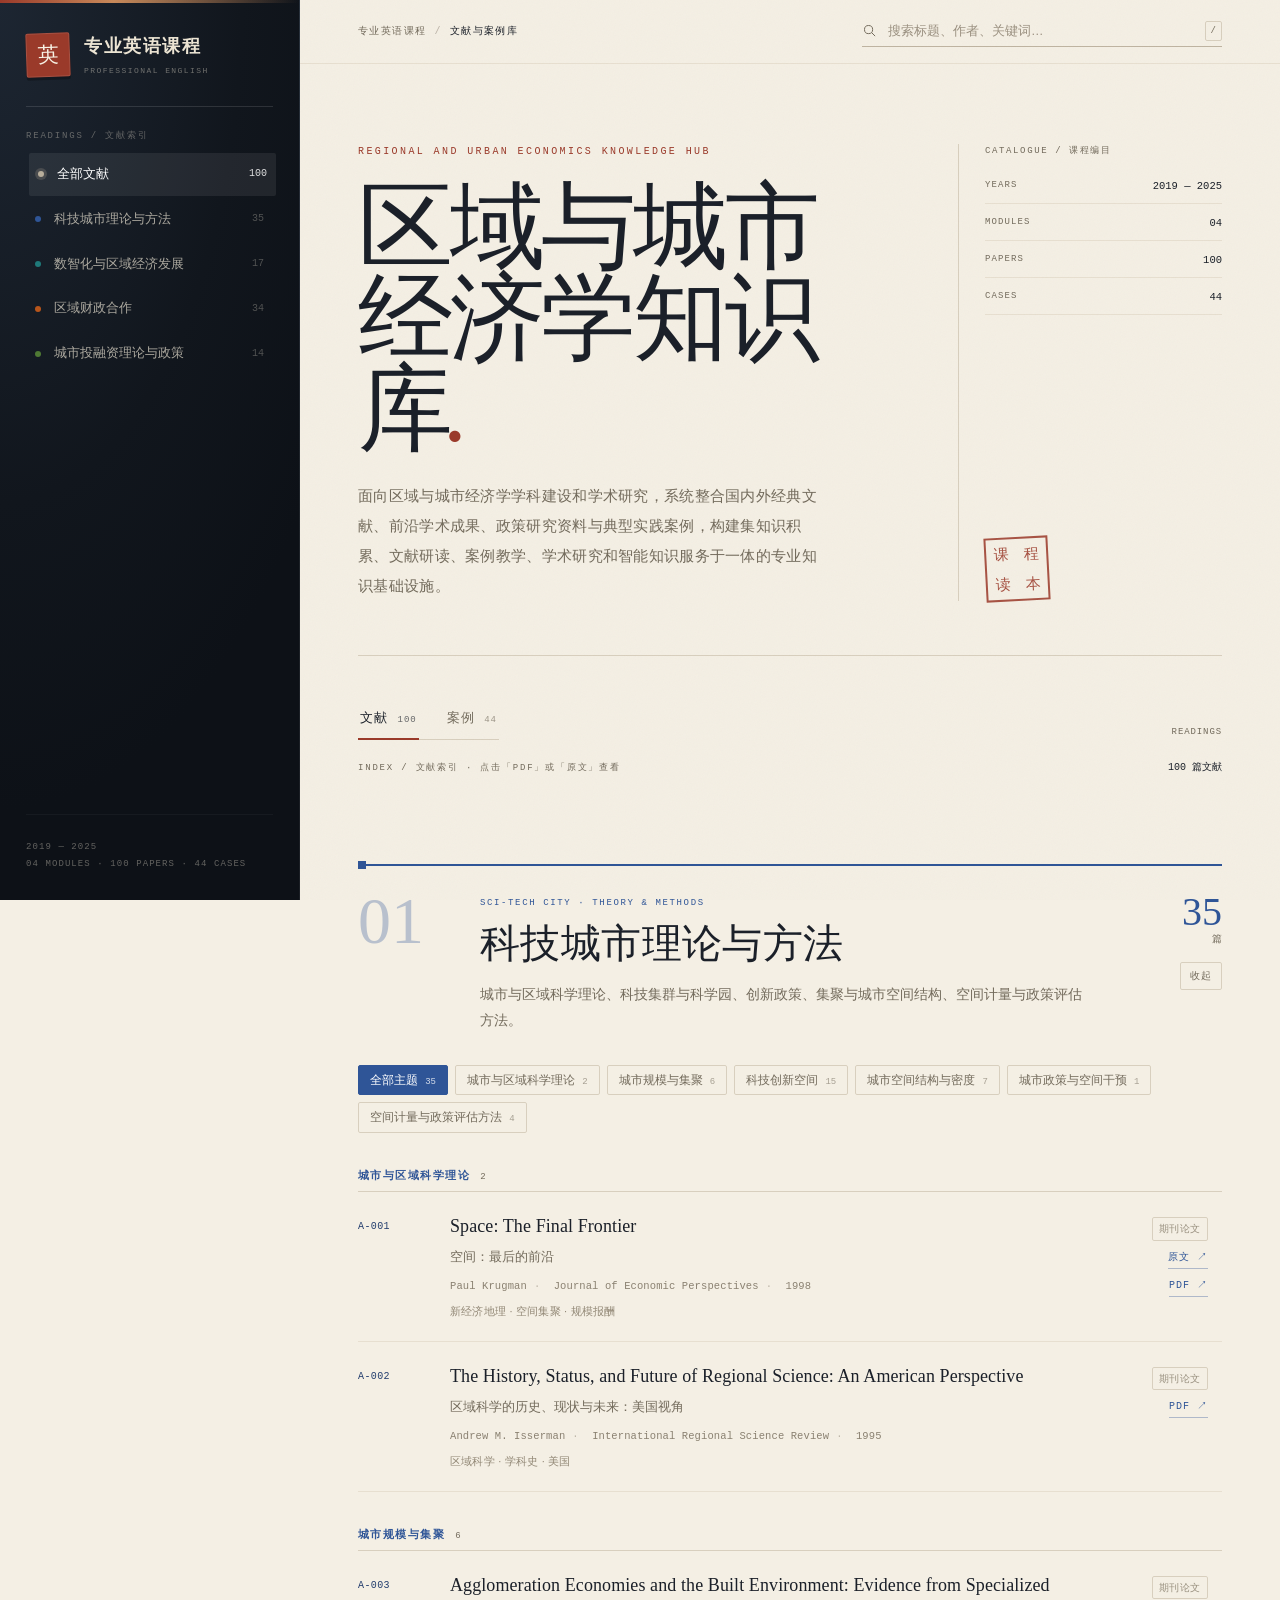
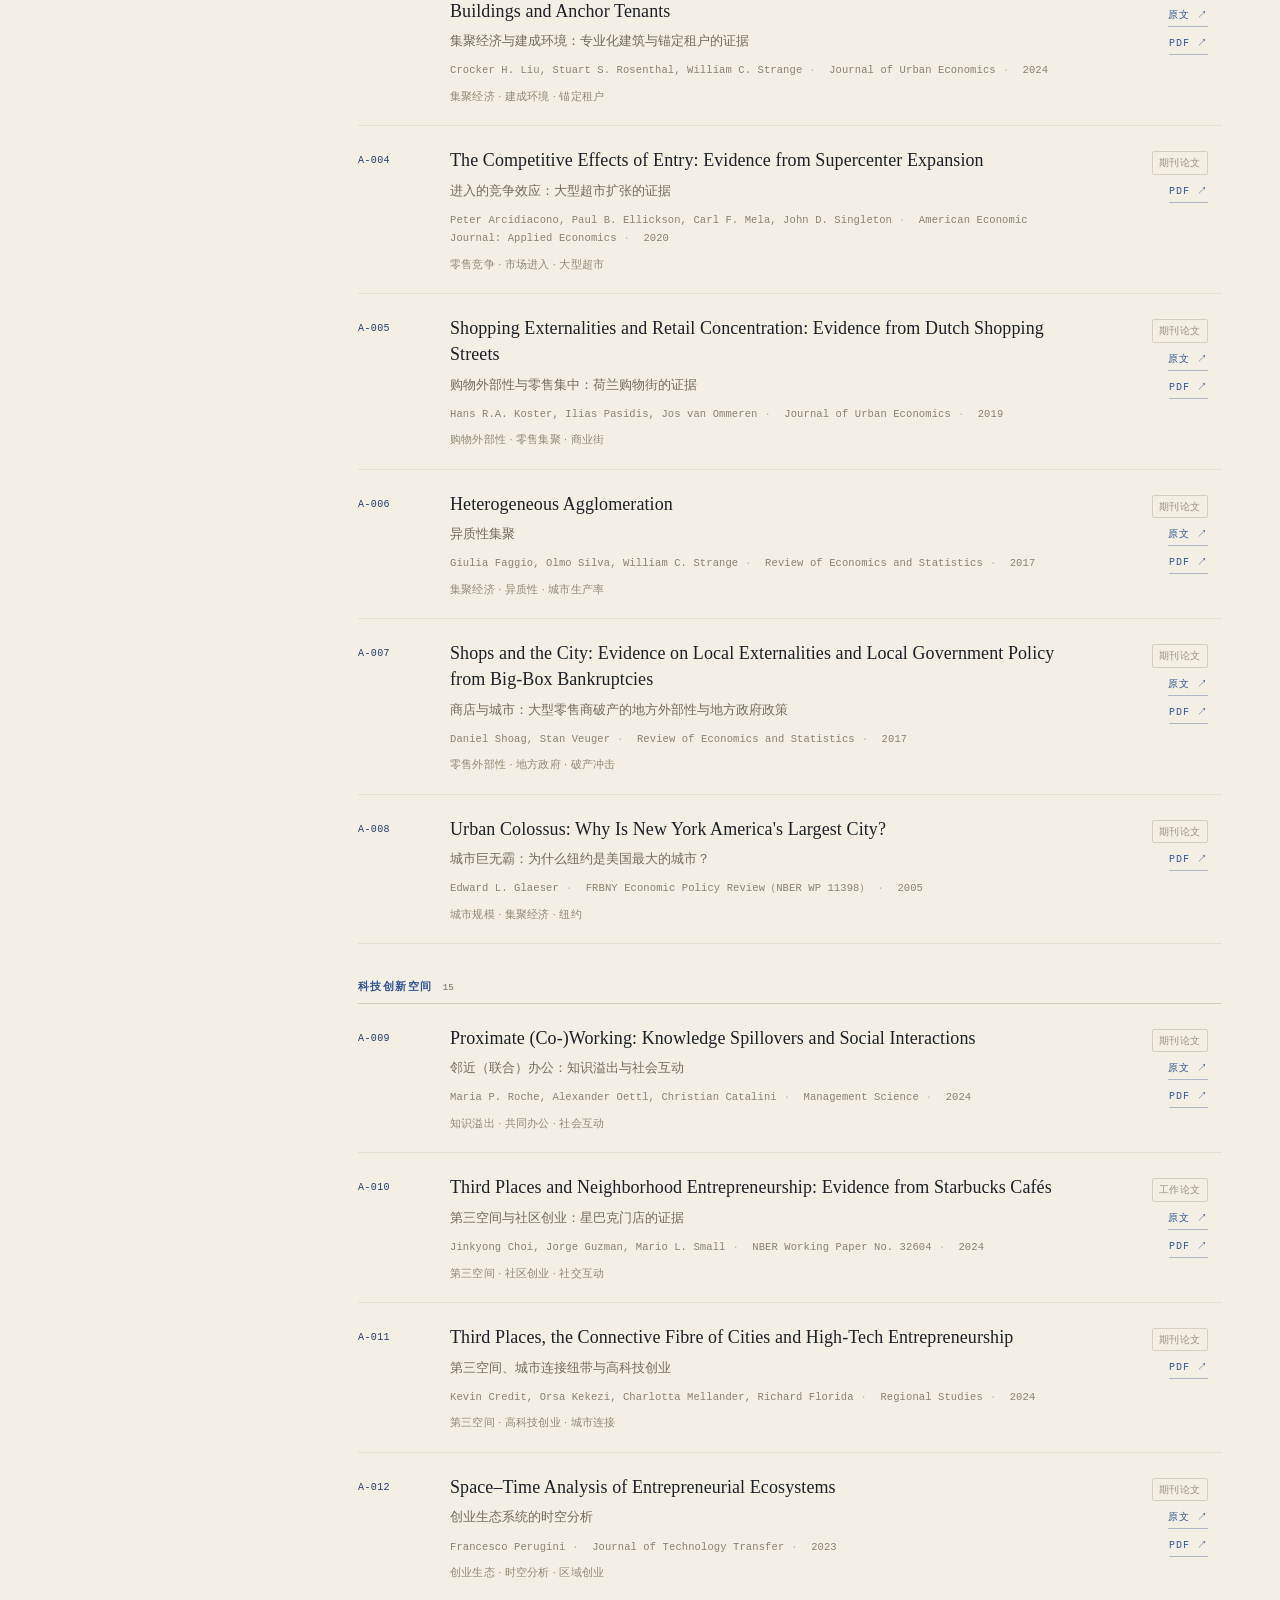
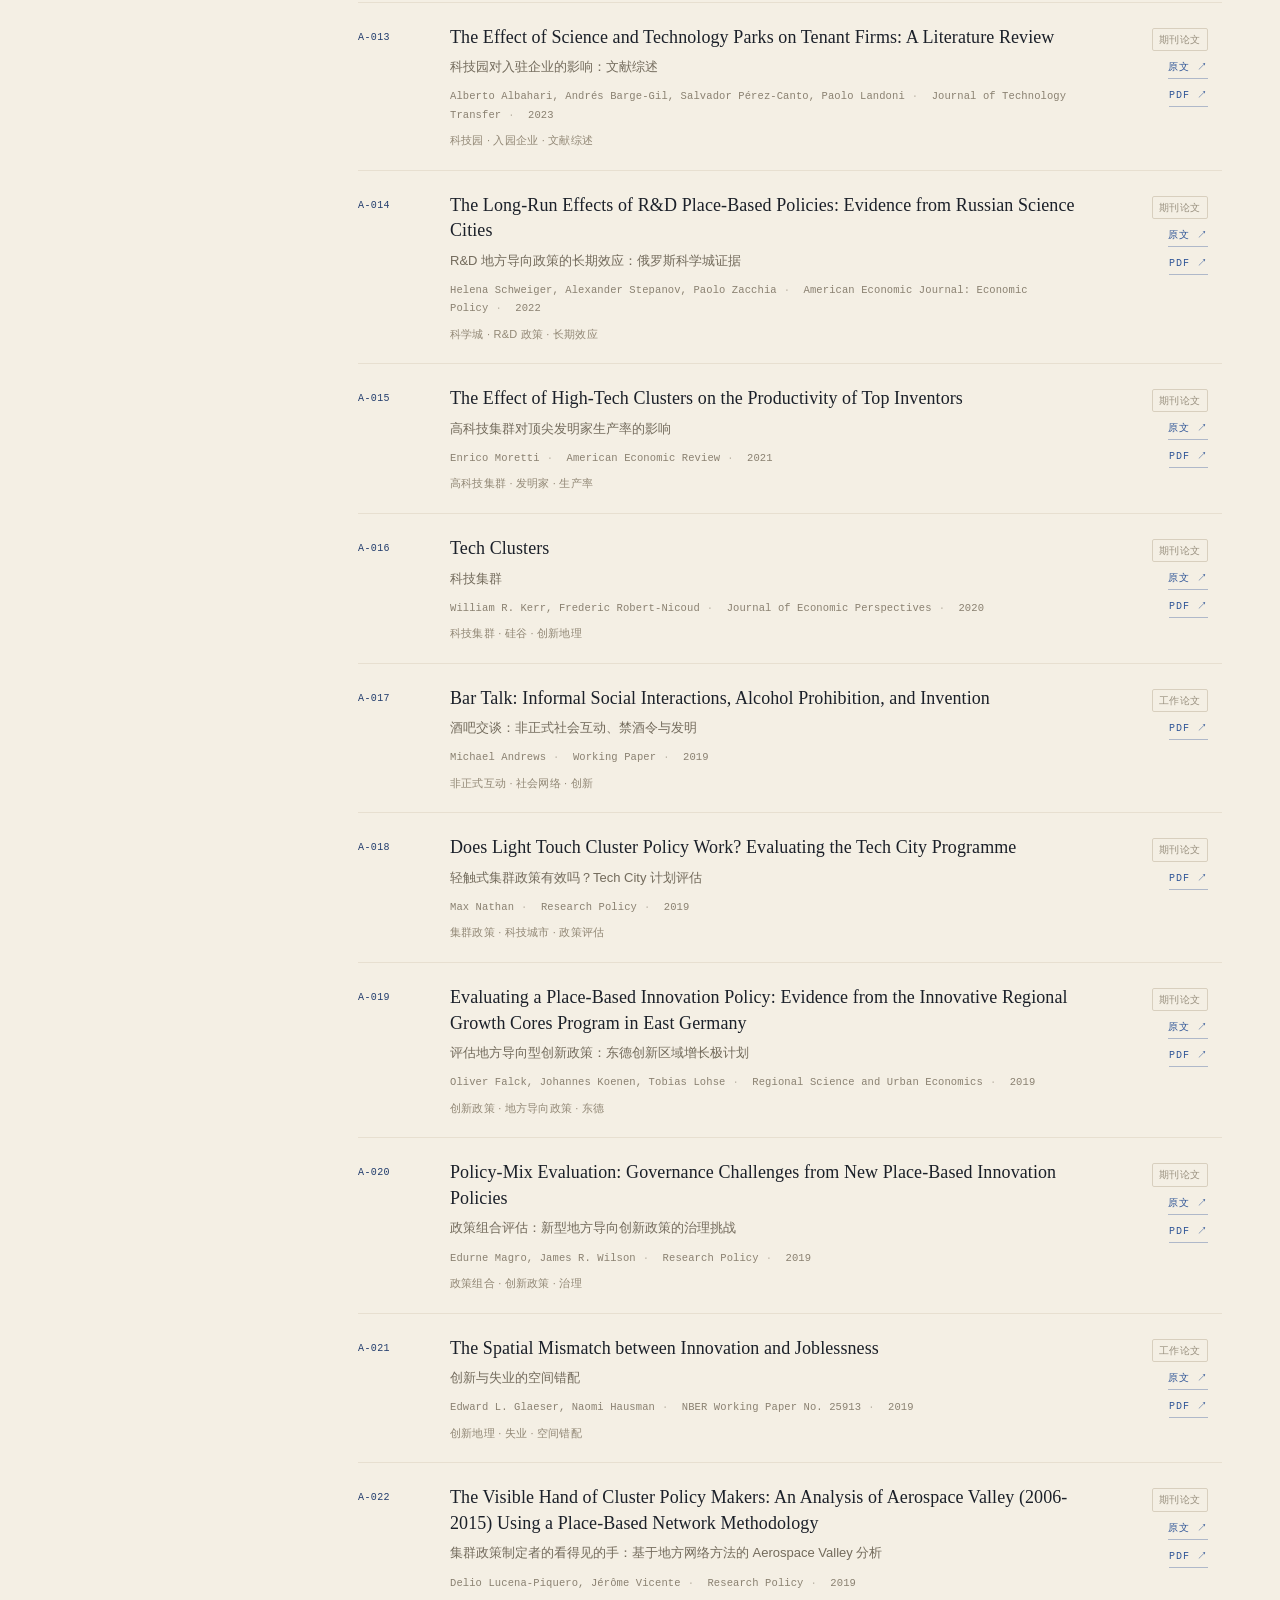
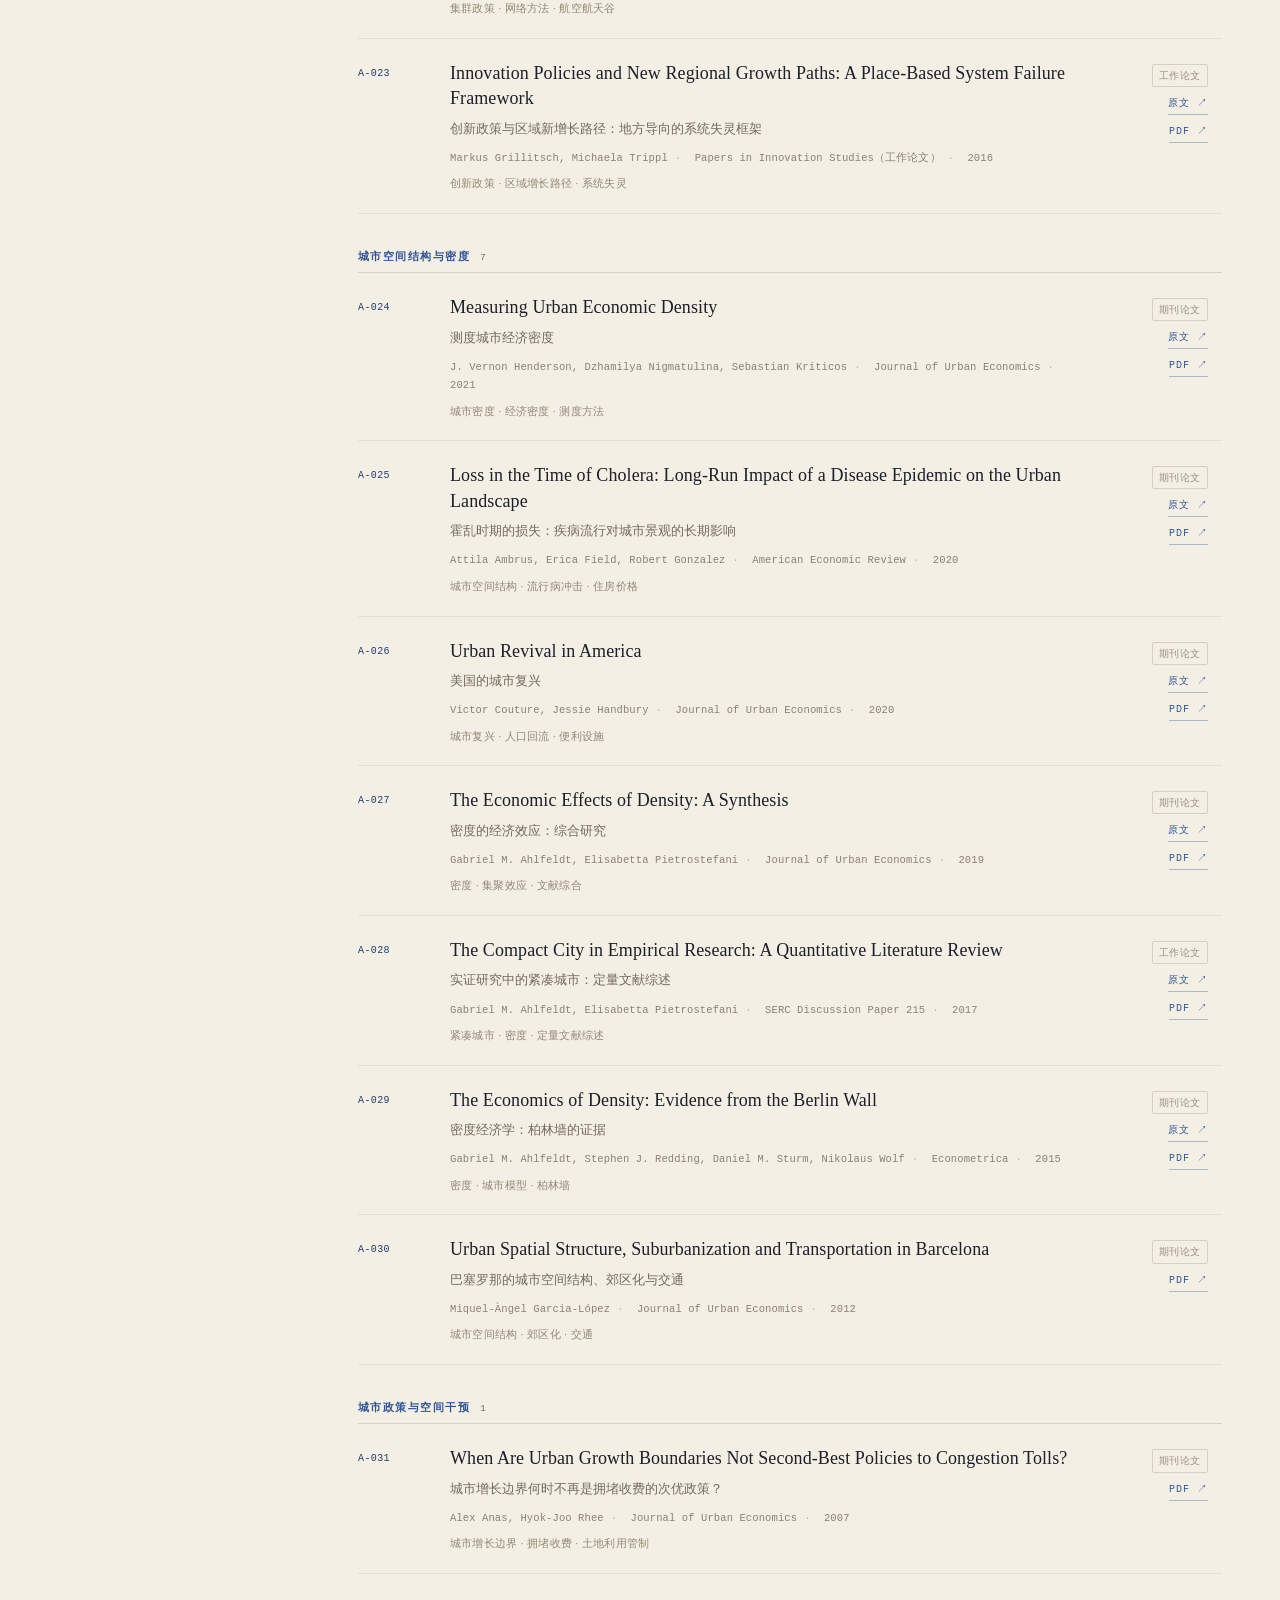
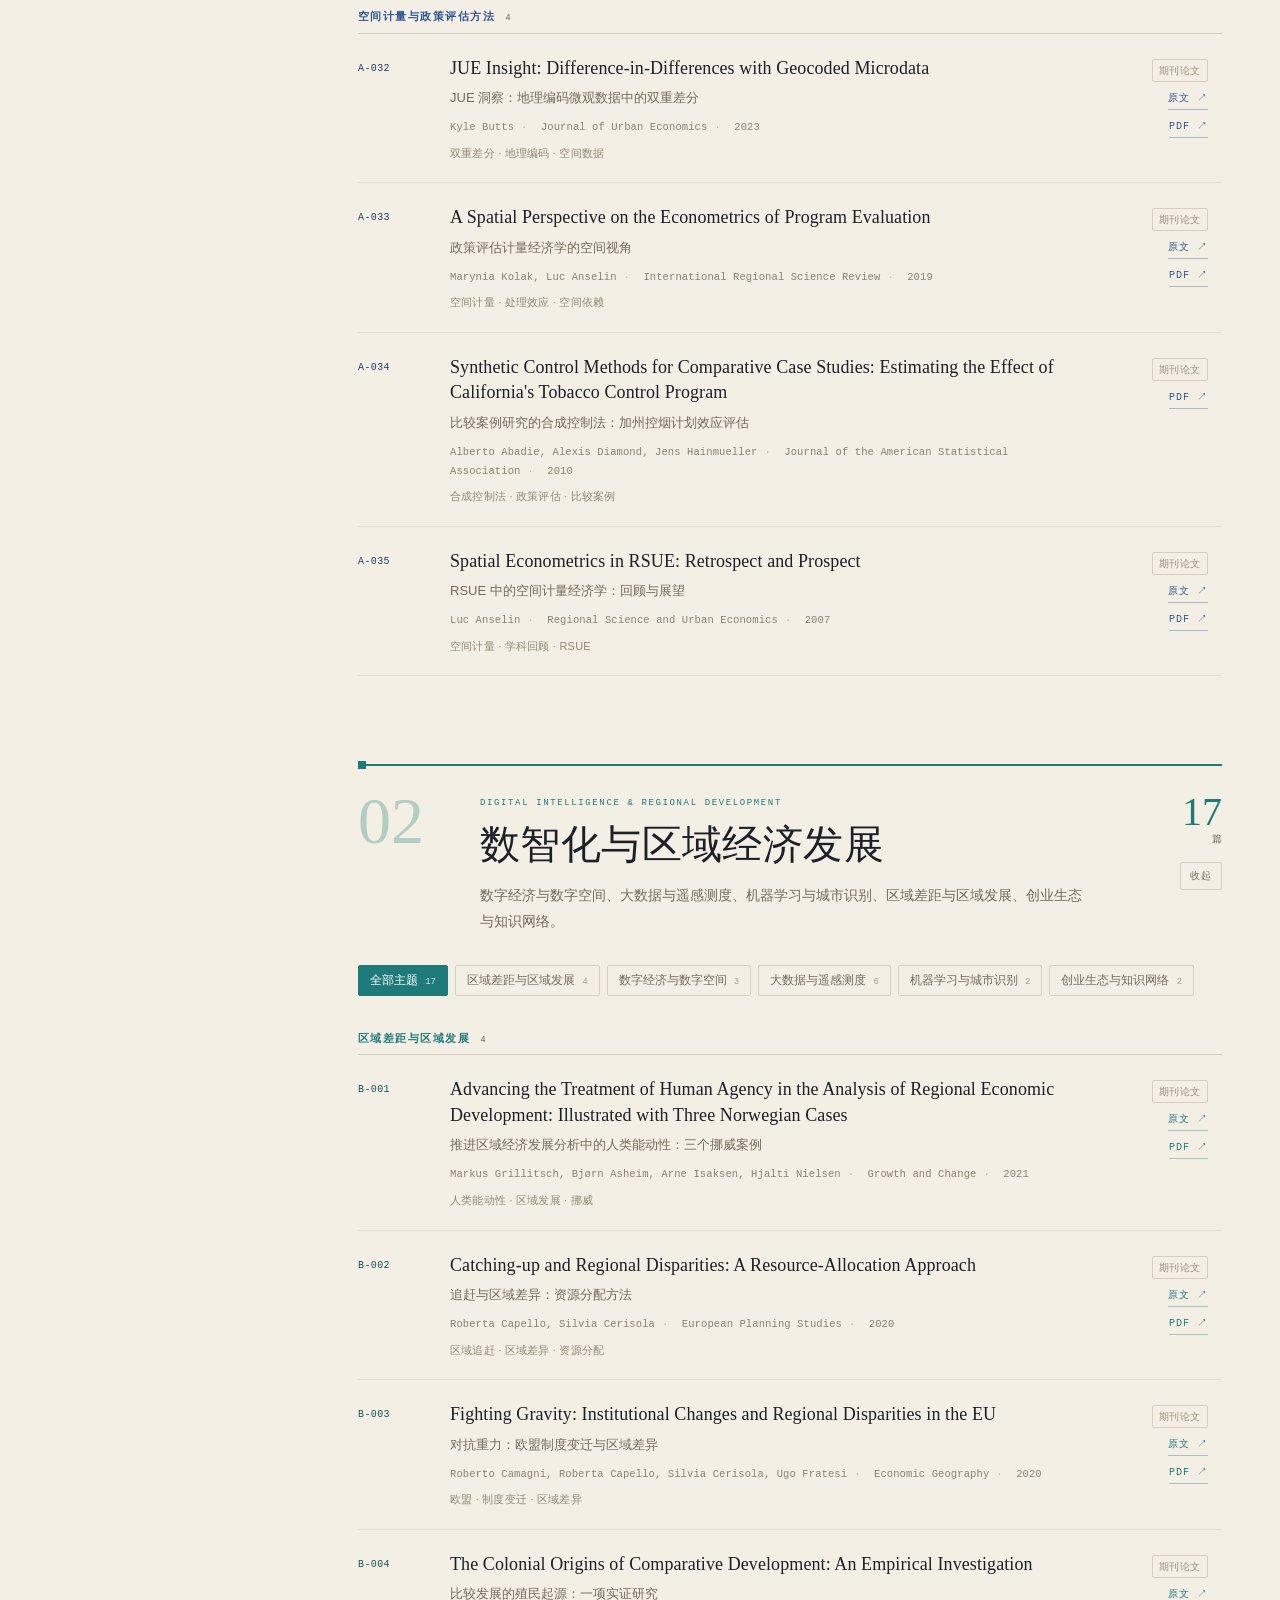
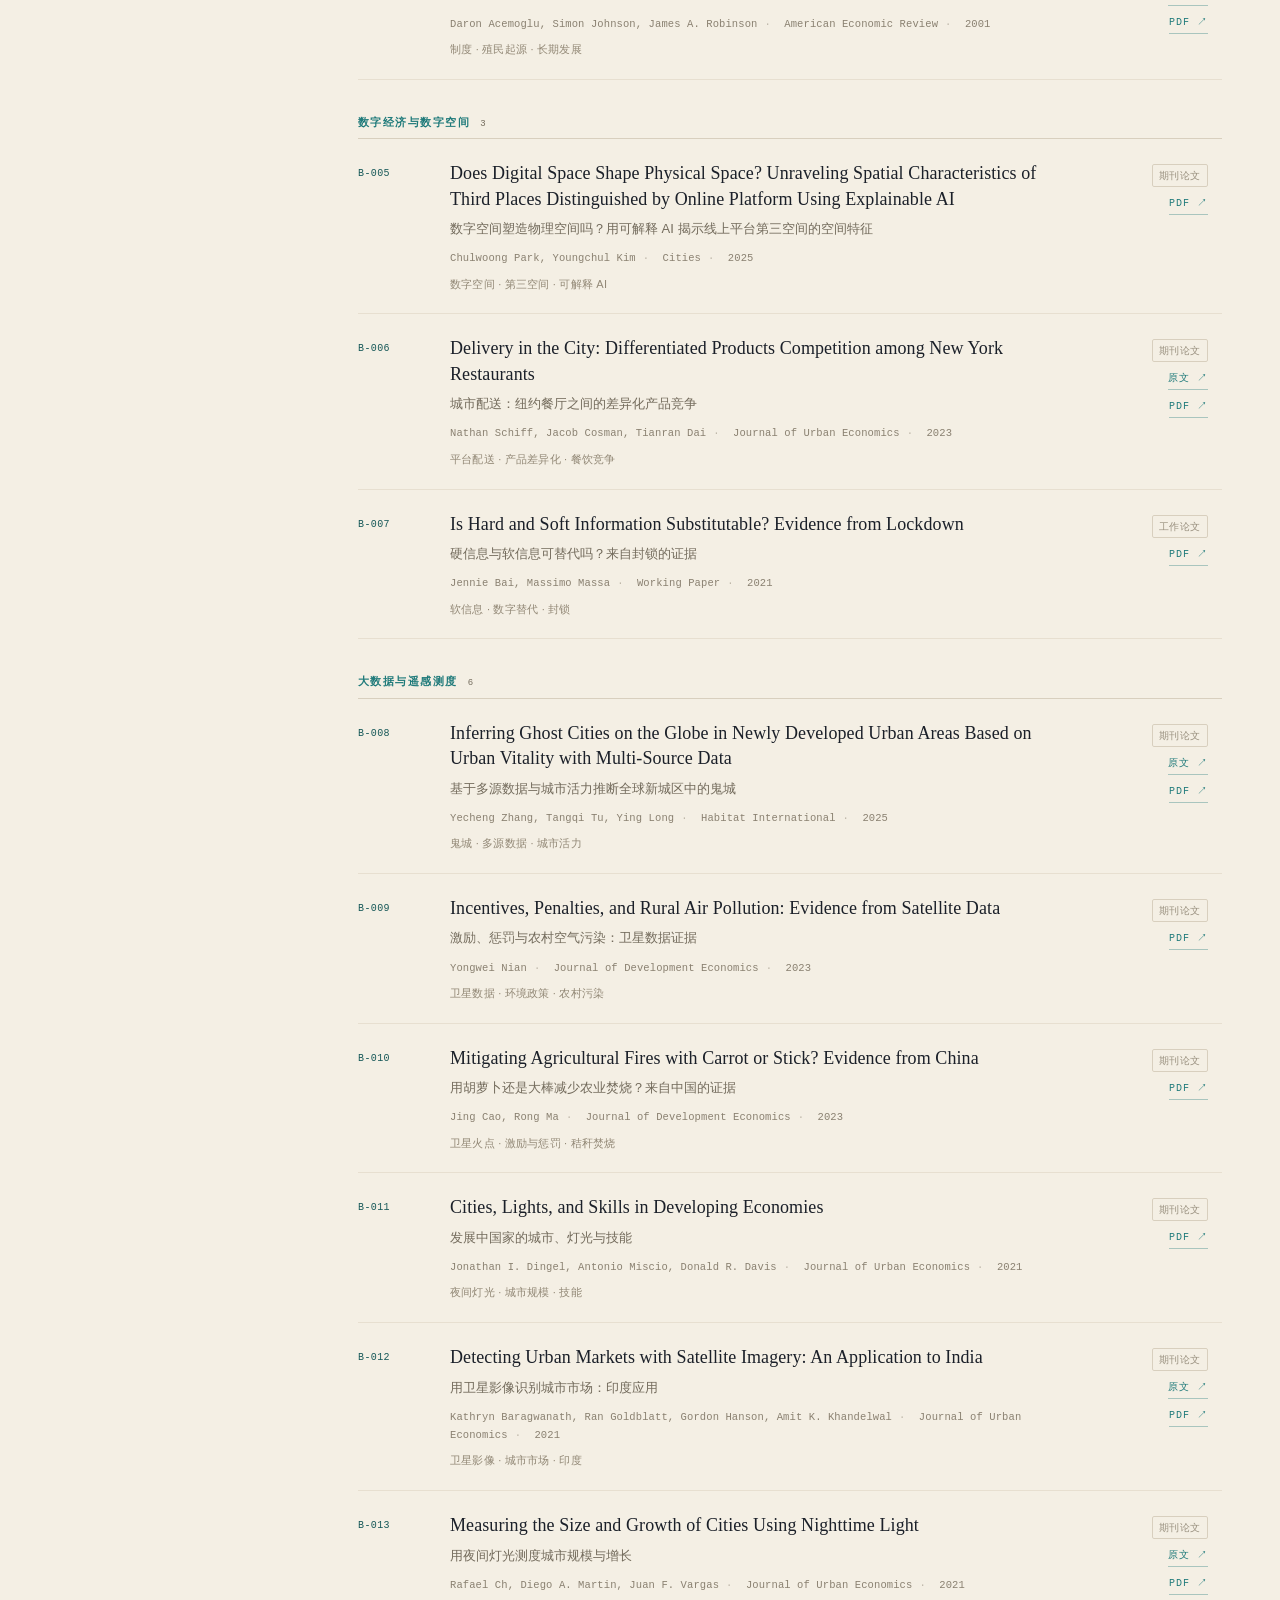
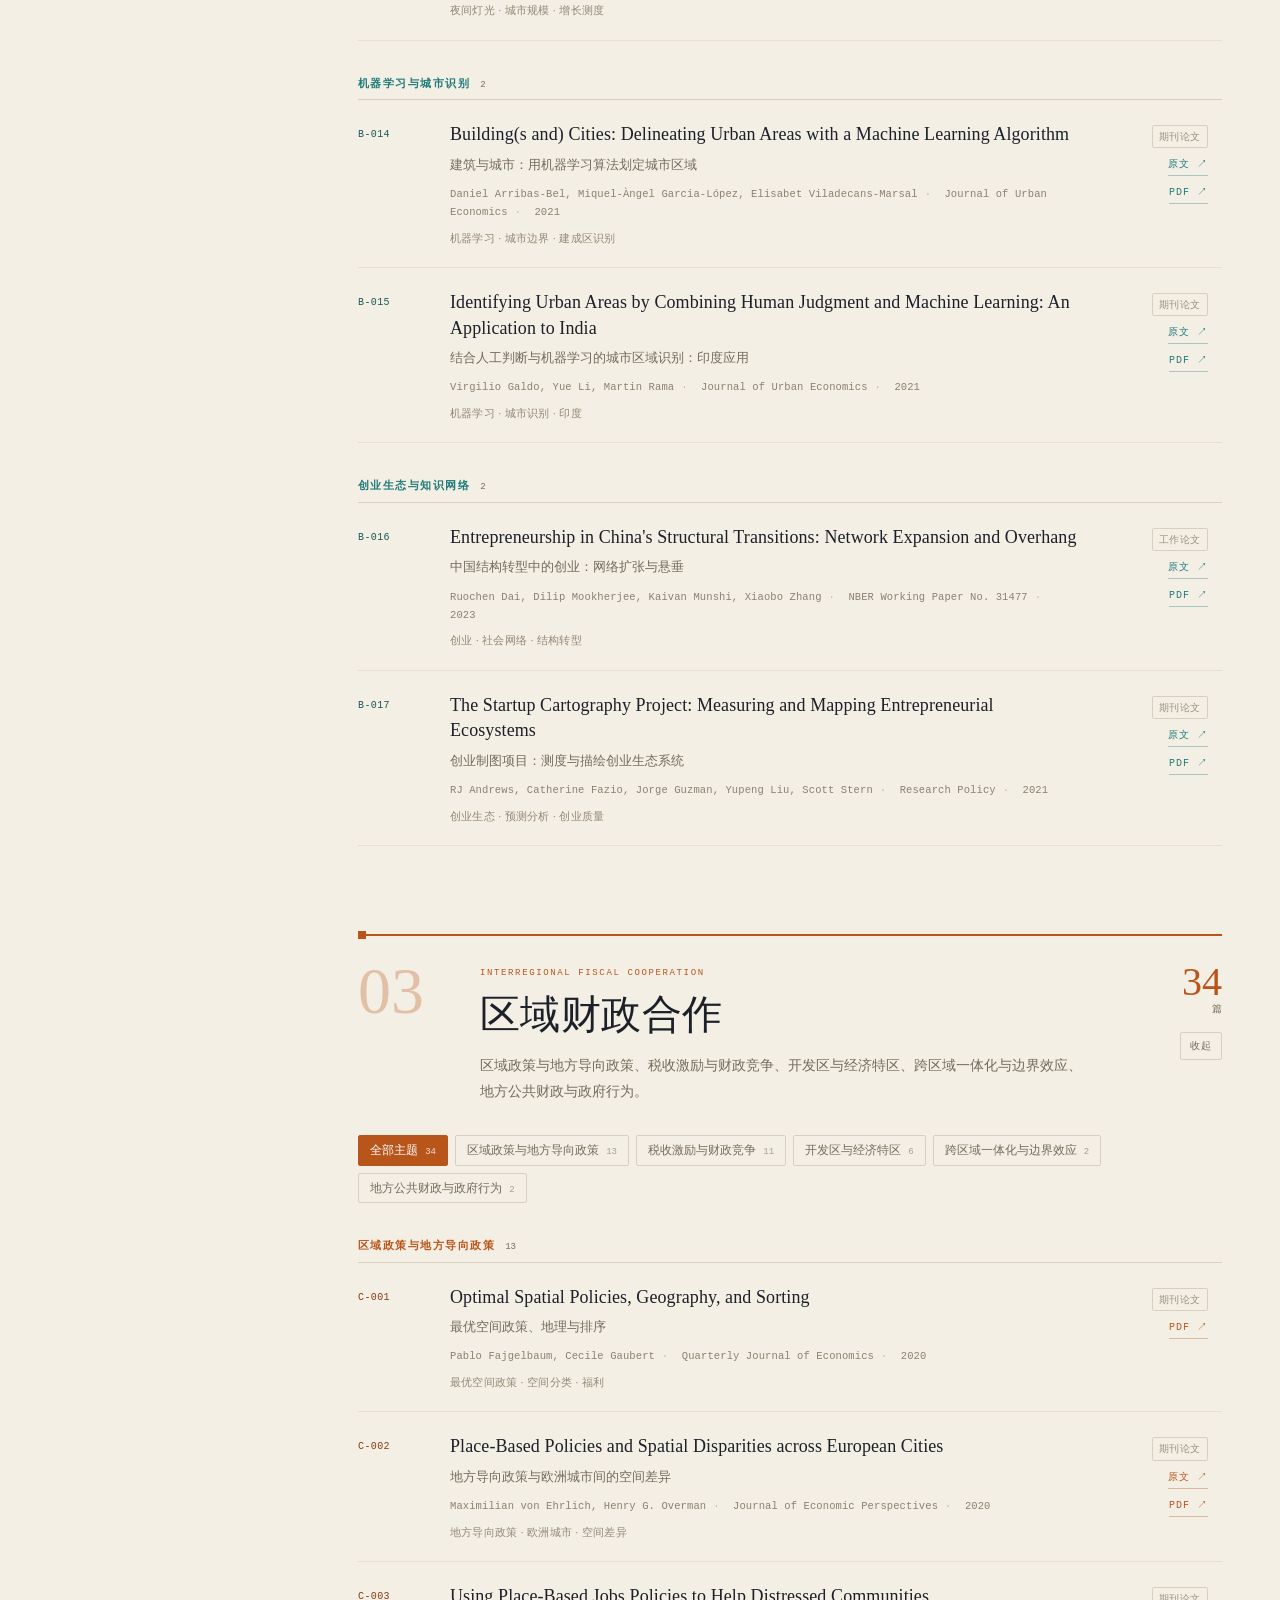
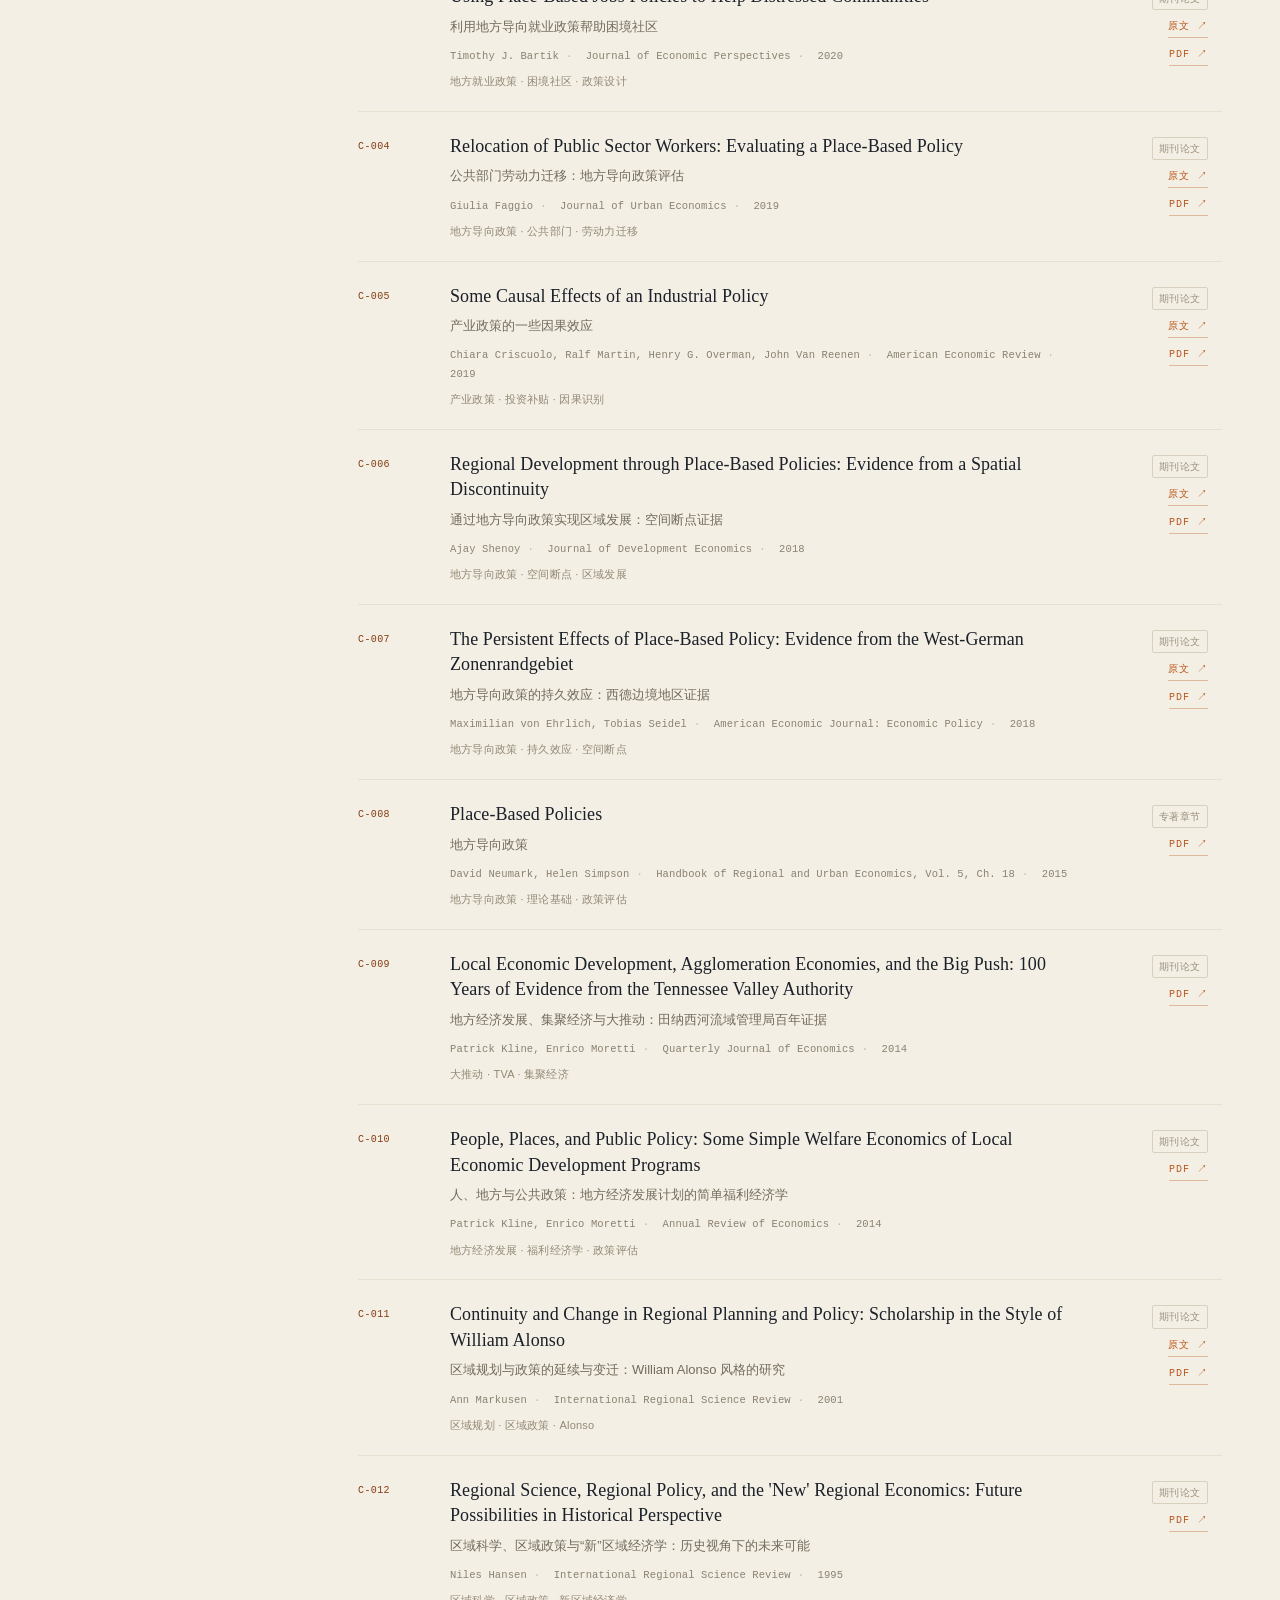
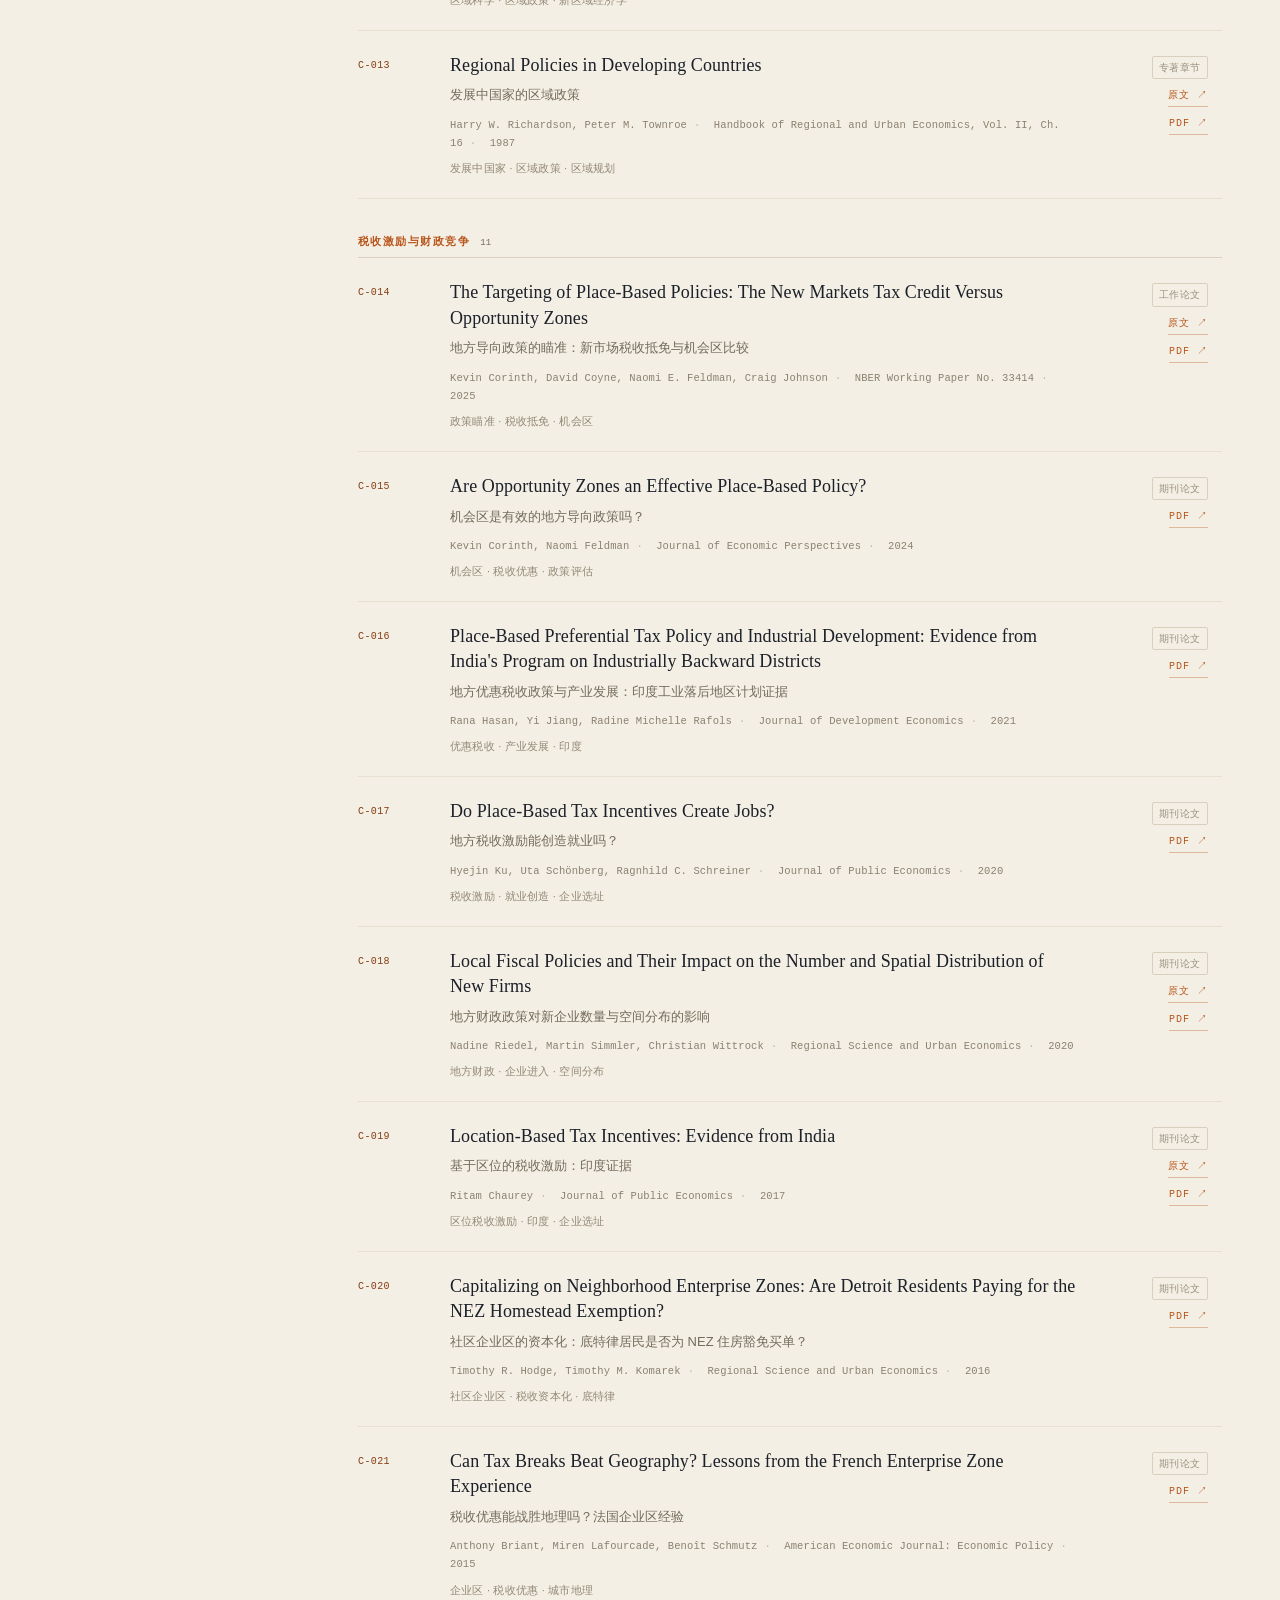
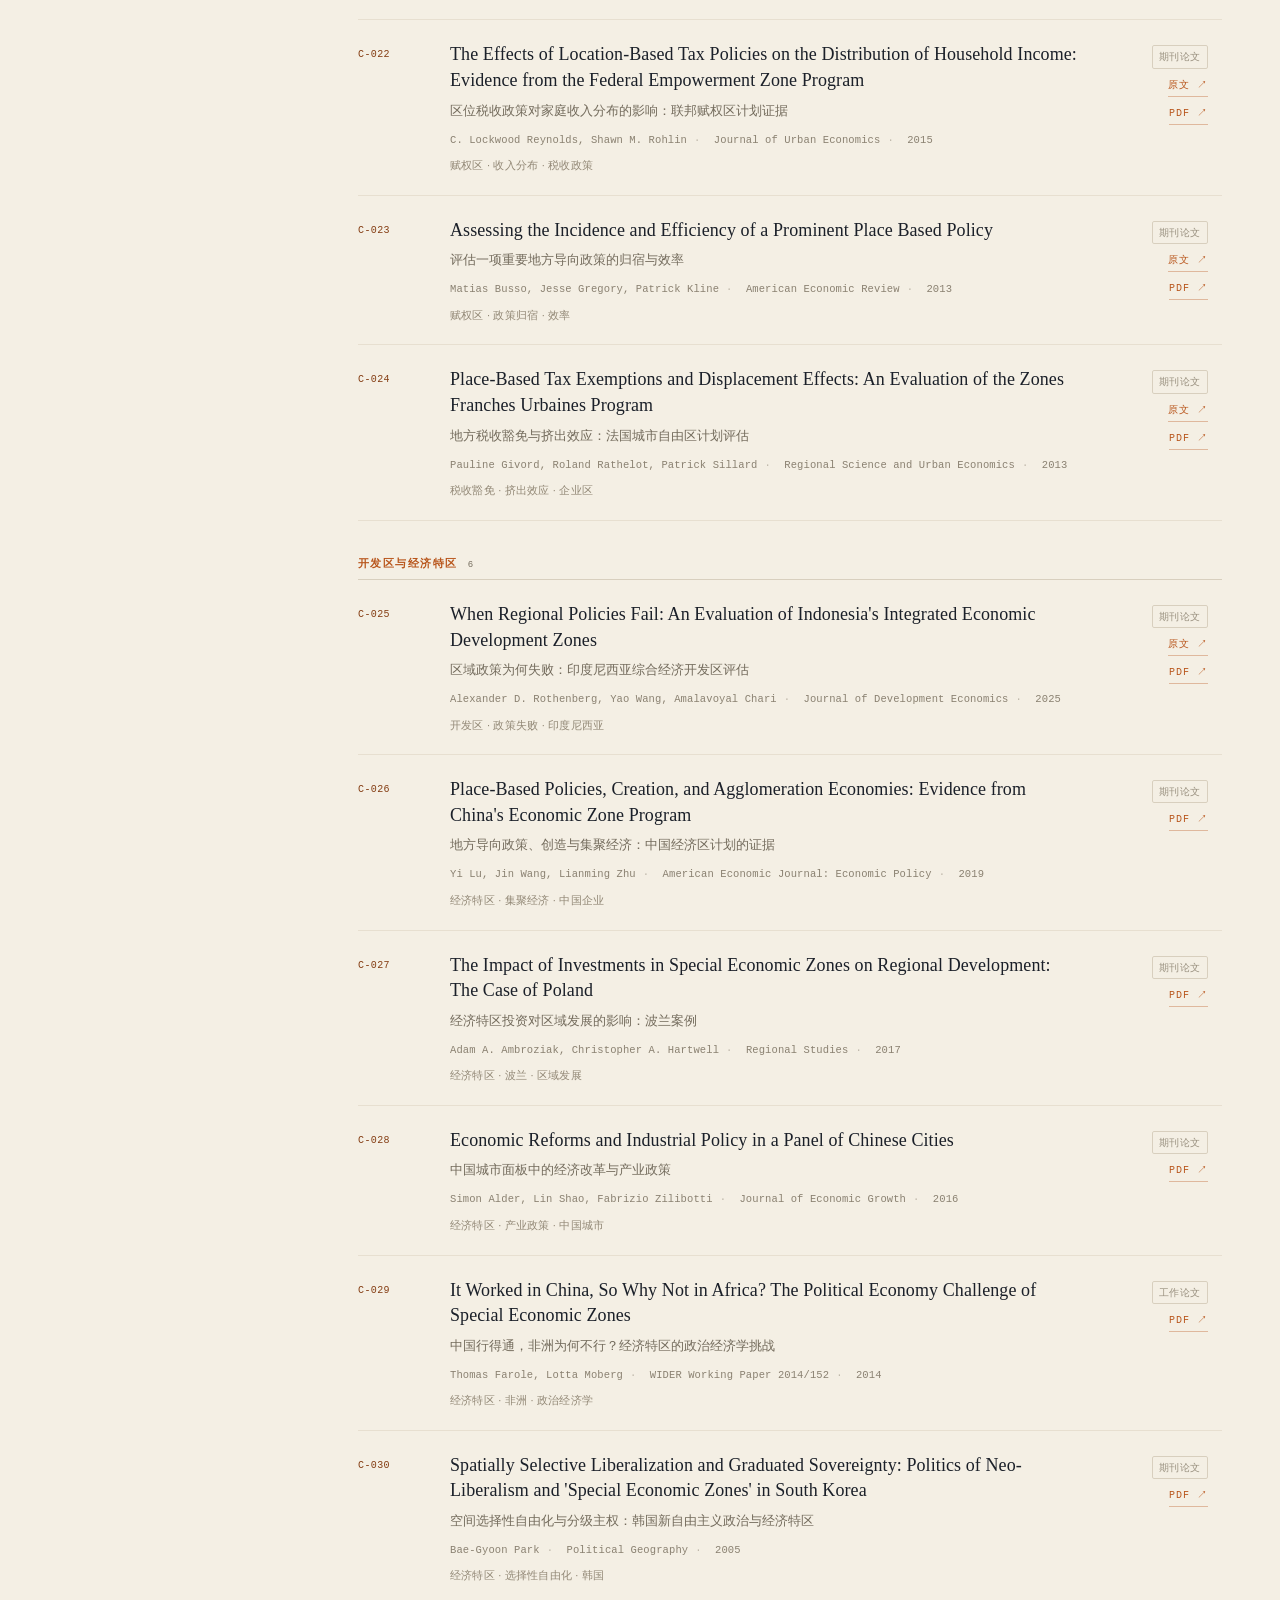
==== commit edccc6d8: "移除「导读提示词」页面，统一用文献导读 协作者新增的 #/prompt 提示词页与现有文献导读重复。删除在线页与离线页的 入口、视图、脚本和样式，#/prompt 自动回落到首页。学生导读数据与 /a" ====
--- a/index.html
+++ b/index.html
@@ -314,55 +314,6 @@
 }
 .paper-link:hover{opacity:.65;border-color:var(--mc)}
 
-/* ---------- guide prompt ---------- */
-.prompt-page{max-width:860px;margin-top:52px}
-.prompt-page h2{
-  margin:0;font-family:var(--serif);font-size:clamp(28px,3.4vw,42px);
-  font-weight:500;line-height:1.2;letter-spacing:.01em;
-}
-.prompt-intro{
-  margin:18px 0 0;max-width:700px;font-size:13.5px;line-height:1.95;color:var(--muted);
-}
-.prompt-steps{
-  margin:18px 0 0;padding-left:20px;font-size:12.5px;line-height:1.9;color:var(--muted);
-}
-.prompt-steps li+li{margin-top:4px}
-.prompt-box{
-  position:relative;margin-top:30px;padding:22px;
-  border:1px solid var(--line);border-left:2px solid var(--red);
-  background:var(--paper-2);
-}
-.prompt-copy{
-  position:absolute;top:12px;right:12px;z-index:2;
-  border:1px solid color-mix(in srgb,var(--red) 45%,var(--line));
-  background:var(--paper-2);color:var(--red);cursor:pointer;border-radius:2px;
-  padding:5px 10px;font-family:var(--mono);font-size:9.5px;letter-spacing:.08em;
-  transition:background .2s,color .2s;
-}
-.prompt-copy:hover{background:var(--red);color:#fff}
-.prompt-box pre{
-  margin:0;padding-top:22px;white-space:pre-wrap;word-break:break-word;
-  font-family:var(--mono);font-size:12px;line-height:1.95;color:var(--ink);
-}
-.prompt-input{margin-top:18px}
-.prompt-input label{
-  display:block;margin-bottom:7px;
-  font-family:var(--mono);font-size:9.5px;letter-spacing:.1em;text-transform:uppercase;
-  color:var(--muted);
-}
-.prompt-input textarea{
-  display:block;width:100%;min-height:150px;resize:vertical;
-  padding:14px;border:1px solid var(--line);background:var(--paper-2);
-  font-family:var(--mono);font-size:12px;line-height:1.8;color:var(--ink);
-}
-.prompt-input textarea:focus{outline:none;border-color:var(--red)}
-.prompt-input textarea::placeholder{color:var(--muted);opacity:.75}
-@media (max-width:560px){
-  .prompt-page{margin-top:36px}
-  .prompt-box{padding:16px}
-  .prompt-box pre{font-size:11.5px}
-}
-
 .empty{
   display:none;margin-top:52px;padding:72px 20px;border-top:1px solid var(--line);
   text-align:center;
@@ -595,8 +546,6 @@
               aria-selected="true" aria-controls="view-papers" data-tab="papers">文献 <em>100</em></button>
       <button class="tab" id="tab-cases" role="tab" type="button"
               aria-selected="false" aria-controls="view-cases" data-tab="cases">案例 <em>44</em></button>
-      <button class="tab" id="tab-prompt" role="tab" type="button"
-              aria-selected="false" aria-controls="view-prompt" data-tab="prompt">导读 prompt</button>
     </div>
     <span class="tab-hint" id="tab-hint">READINGS</span>
   </div>
@@ -615,55 +564,6 @@
       <span class="index-count" id="result-count-cases" aria-live="polite">44 个案例</span>
     </div>
     <div id="caseModules"></div>
-  </div>
-
-  <div class="view" id="view-prompt" hidden>
-    <div class="index-bar">
-      <span class="index-label">PROMPT / 文献导读提示词</span>
-      <span class="index-count">复制到 DeepSeek 使用</span>
-    </div>
-    <div class="prompt-page">
-      <h2>让 DeepSeek 生成一张阅读卡片</h2>
-      <p class="prompt-intro">先在下方的文本框里粘贴文献信息，再点「复制完整提示词」，整段粘到 DeepSeek，或全栈版的「库内问答」，它会按统一结构输出研究问题、数据与方法、主要结论、关键词和阅读问题。网页不展示学生写好的导读，统一用这段提示词生成。</p>
-      <ol class="prompt-steps">
-        <li>在下方文本框粘贴文献的标题、作者、期刊年份，以及摘要或正文。</li>
-        <li>点「复制完整提示词」。</li>
-        <li>粘到 DeepSeek 生成卡片；全栈版也可以直接粘到「库内问答」，会检索该文献正文并标注出处。</li>
-      </ol>
-      <div class="prompt-box">
-        <button class="prompt-copy" id="copy-prompt" type="button">复制完整提示词</button>
-        <pre id="guide-prompt">你是区域与城市经济学专业的文献导读助手。请根据我提供的文献信息，生成一张中文阅读卡片，严格按以下五部分输出：
-
-【研究问题】
-用 1—2 句话说明文章要回答的核心问题，以及这个问题为什么重要。
-
-【数据与方法】
-说明数据来源、样本范围、识别策略或理论模型。若是综述或理论文章，说明其论证路径。不要编造材料中没有的方法。
-
-【主要结论】
-用 2—3 条说明核心发现、机制或政策含义。每条都要能追溯到材料中的证据。
-
-【关键词】
-3—5 个中文关键词，用顿号分隔。
-
-【阅读问题】
-给出 3 个引导阅读的问题，分别关注：
-1. 识别策略或理论机制是否可信；
-2. 结论的外部有效性或适用边界；
-3. 对区域与城市经济政策的启示。
-问题要具体到这篇文献，不要写成通用套话。
-
-写作要求：
-- 只使用我提供的材料，不补充材料以外的文献、数据、作者或结论。
-- 材料不足时直接说明缺什么，不要猜测。
-- 用中文，语言简洁，不用“本文”开头的套话。
-- 如果我只给了题录、没有摘要或正文，请注明“仅凭题录无法判断内容”，并只生成基于题录的阅读问题。</pre>
-      </div>
-      <div class="prompt-input">
-        <label for="paper-input">文献信息 · 直接粘贴到这里</label>
-        <textarea id="paper-input" rows="7" placeholder="标题：&#10;作者：&#10;期刊/年份：&#10;摘要或正文："></textarea>
-      </div>
-    </div>
   </div>
 
   <div class="empty" id="empty">
@@ -825,8 +725,7 @@
 
 const views = {
   papers: document.getElementById('view-papers'),
-  cases: document.getElementById('view-cases'),
-  prompt: document.getElementById('view-prompt')
+  cases: document.getElementById('view-cases')
 };
 const counters = {
   papers: document.getElementById('result-count'),
@@ -850,11 +749,6 @@
 
 function apply() {
   const tab = state.tab;
-  if (tab === 'prompt') {
-    empty.classList.remove('show');
-    searchStatus.classList.remove('show');
-    return;
-  }
   const root = views[tab];
   const q = state.q.trim().toLowerCase();
   let total = 0;
@@ -914,11 +808,6 @@
 document.querySelectorAll('.module').forEach(bindModule);
 
 function syncNav() {
-  document.querySelector('.rail-nav').hidden = state.tab === 'prompt';
-  if (state.tab === 'prompt') {
-    document.getElementById('rail-label').textContent = 'PROMPT / 导读提示词';
-    return;
-  }
   const isCases = state.tab === 'cases';
   const set = isCases ? DATA.cases : DATA.papers;
   document.getElementById('nav-all-label').textContent = isCases ? '全部案例' : '全部文献';
@@ -946,28 +835,13 @@
     b.classList.toggle('is-active', on);
     b.setAttribute('aria-selected', String(on));
   });
-  document.getElementById('tab-hint').textContent = tab === 'cases' ? 'POLICY CASES'
-    : tab === 'prompt' ? 'GUIDE PROMPT' : 'READINGS';
+  document.getElementById('tab-hint').textContent = tab === 'cases' ? 'POLICY CASES' : 'READINGS';
   syncNav();
   apply();
 }
 
 document.querySelectorAll('.tab').forEach(btn => {
   btn.addEventListener('click', () => setTab(btn.dataset.tab));
-});
-
-const promptCopy = document.getElementById('copy-prompt');
-promptCopy.addEventListener('click', async () => {
-  const base = document.getElementById('guide-prompt').textContent;
-  const info = (document.getElementById('paper-input')?.value || '').trim();
-  const text = info ? base + '\n\n' + info : base;
-  try {
-    await navigator.clipboard.writeText(text);
-    promptCopy.textContent = info ? '已复制（含文献信息）' : '已复制';
-  } catch {
-    promptCopy.textContent = '请手动选择复制';
-  }
-  setTimeout(() => { promptCopy.textContent = '复制完整提示词'; }, 1800);
 });
 
 document.addEventListener('click', e => {
